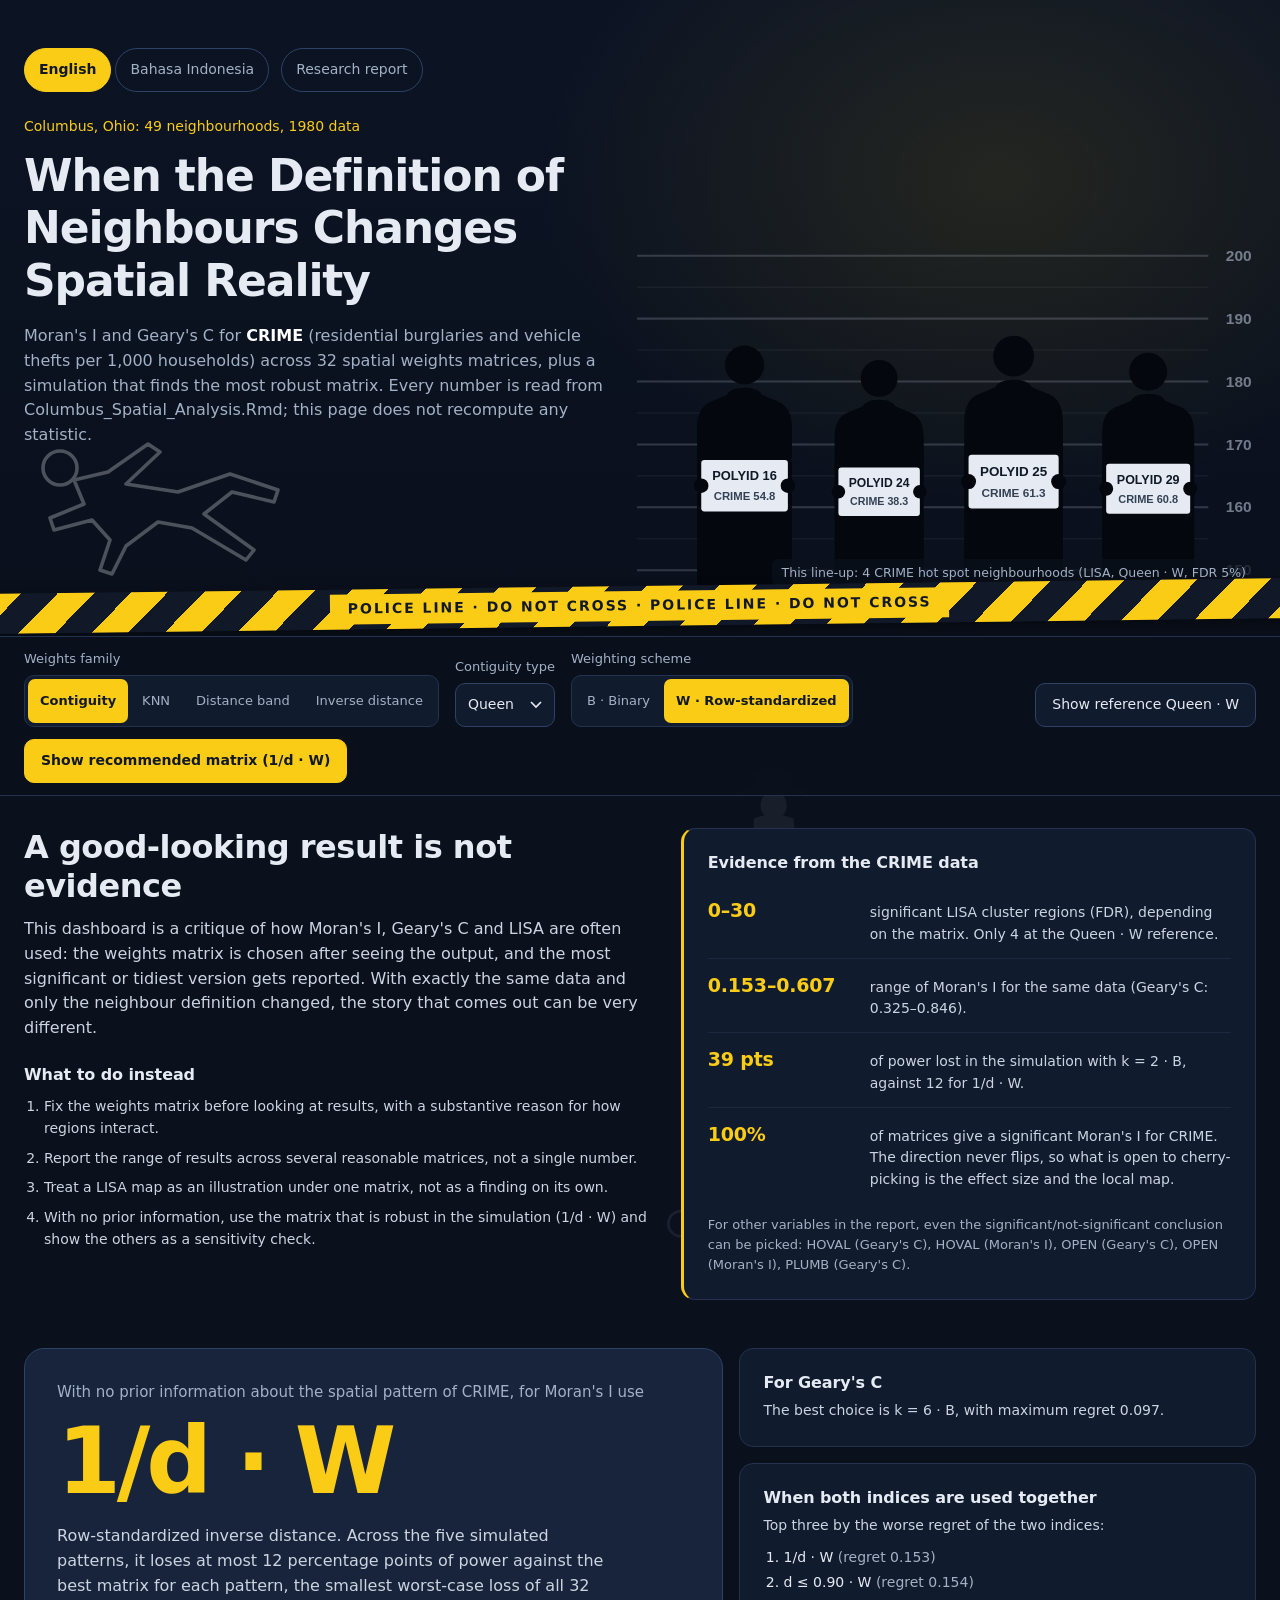
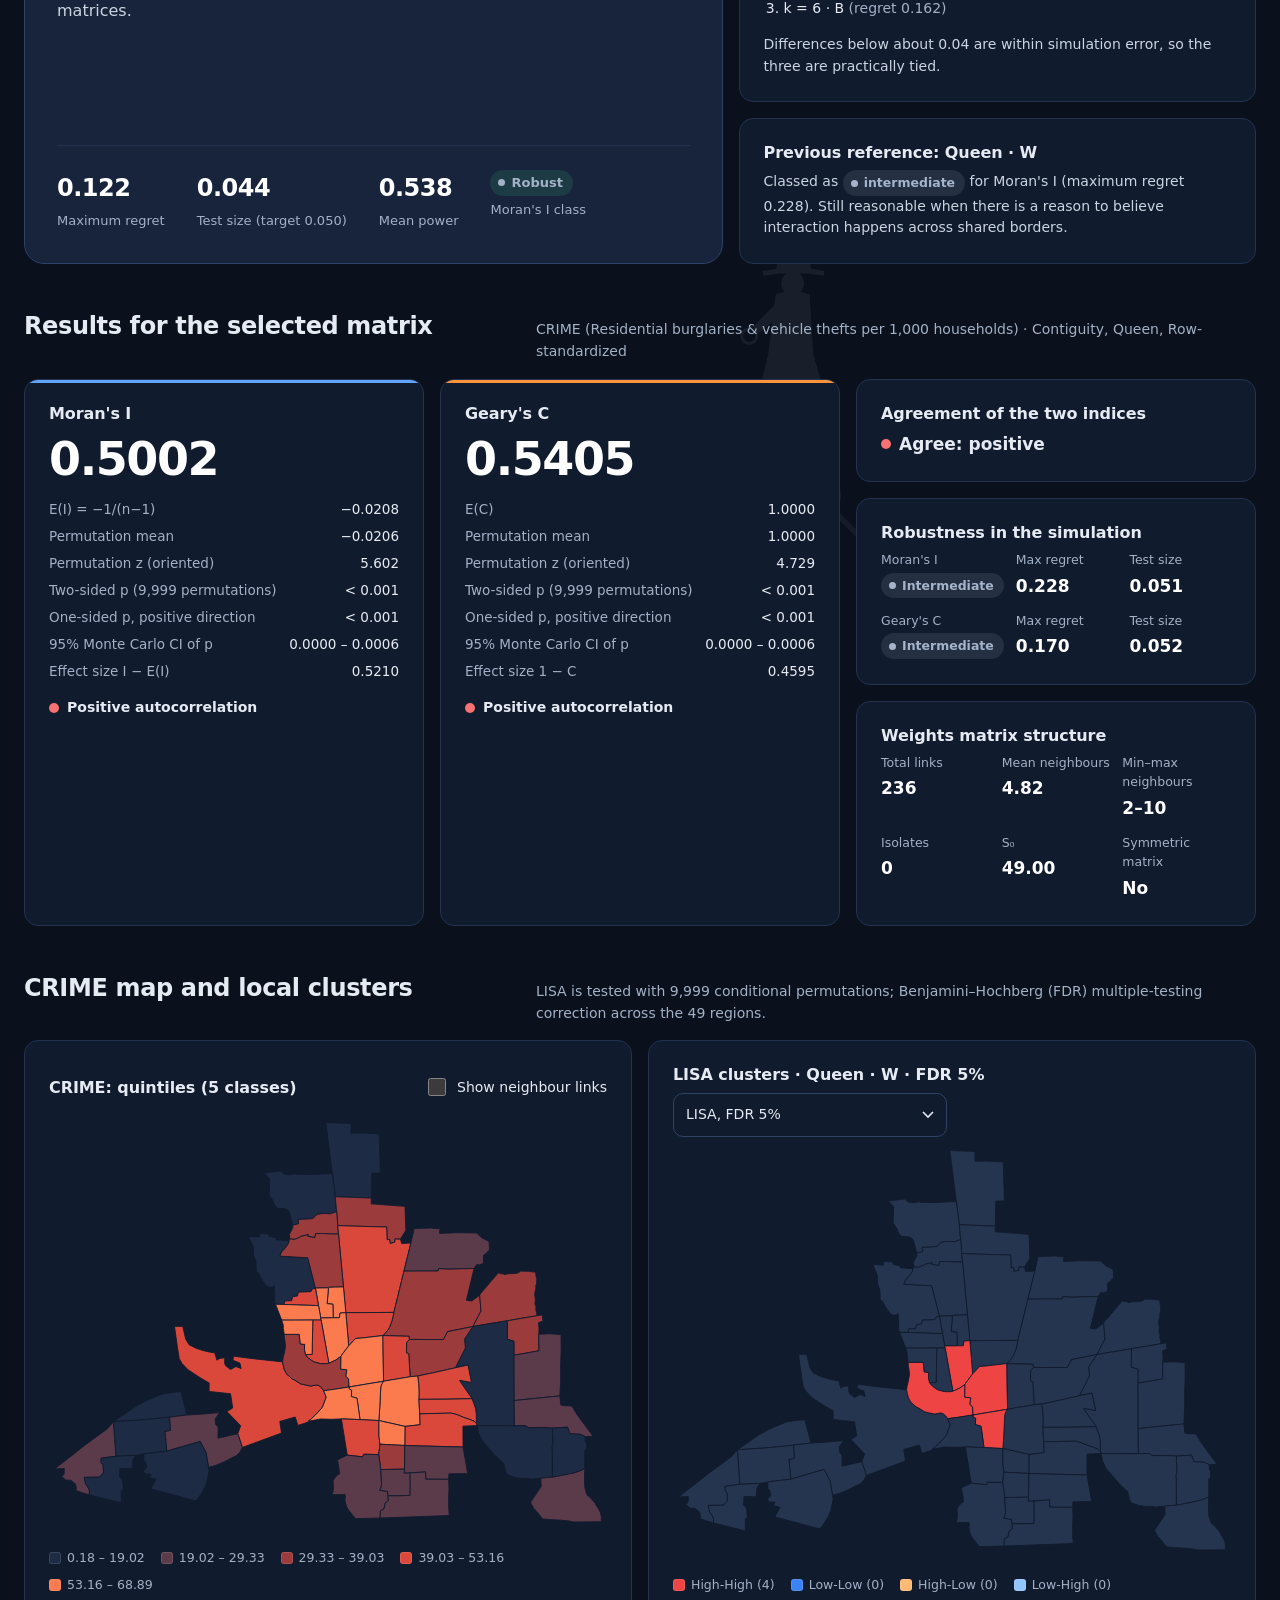
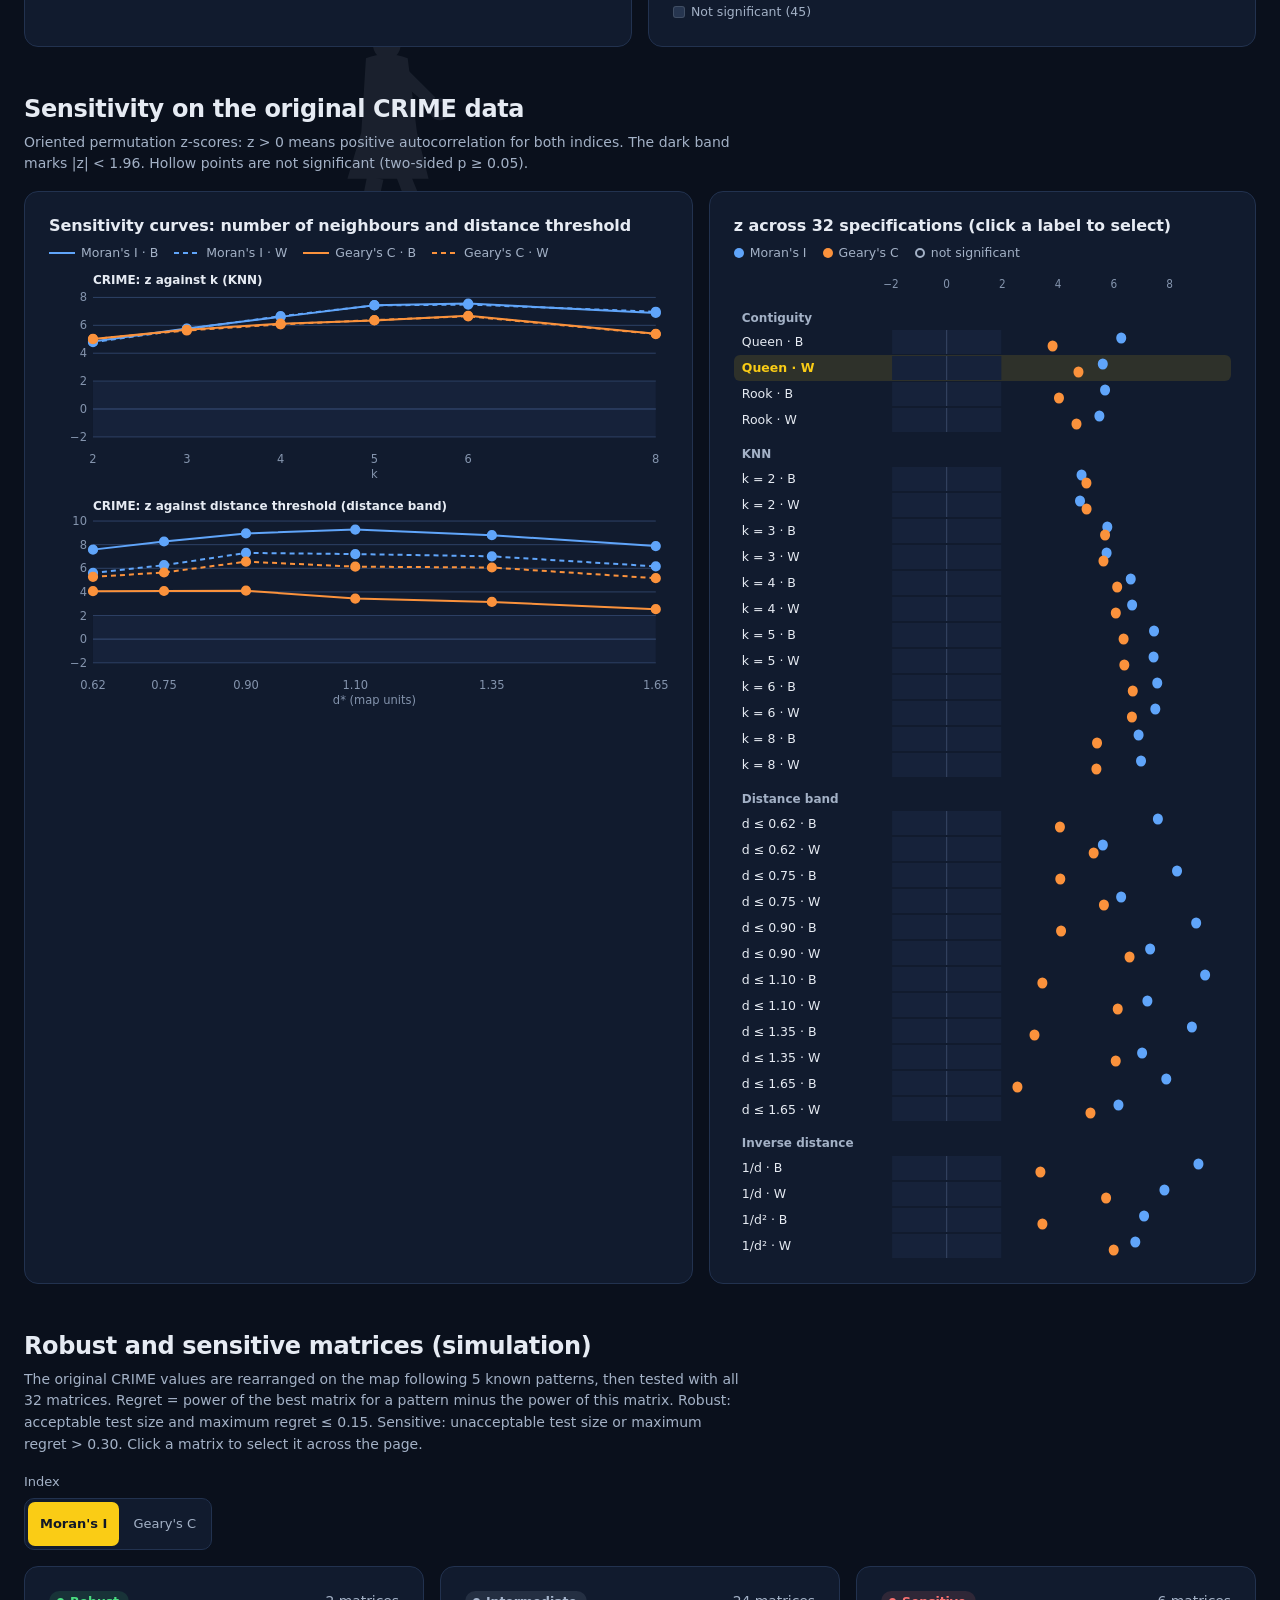
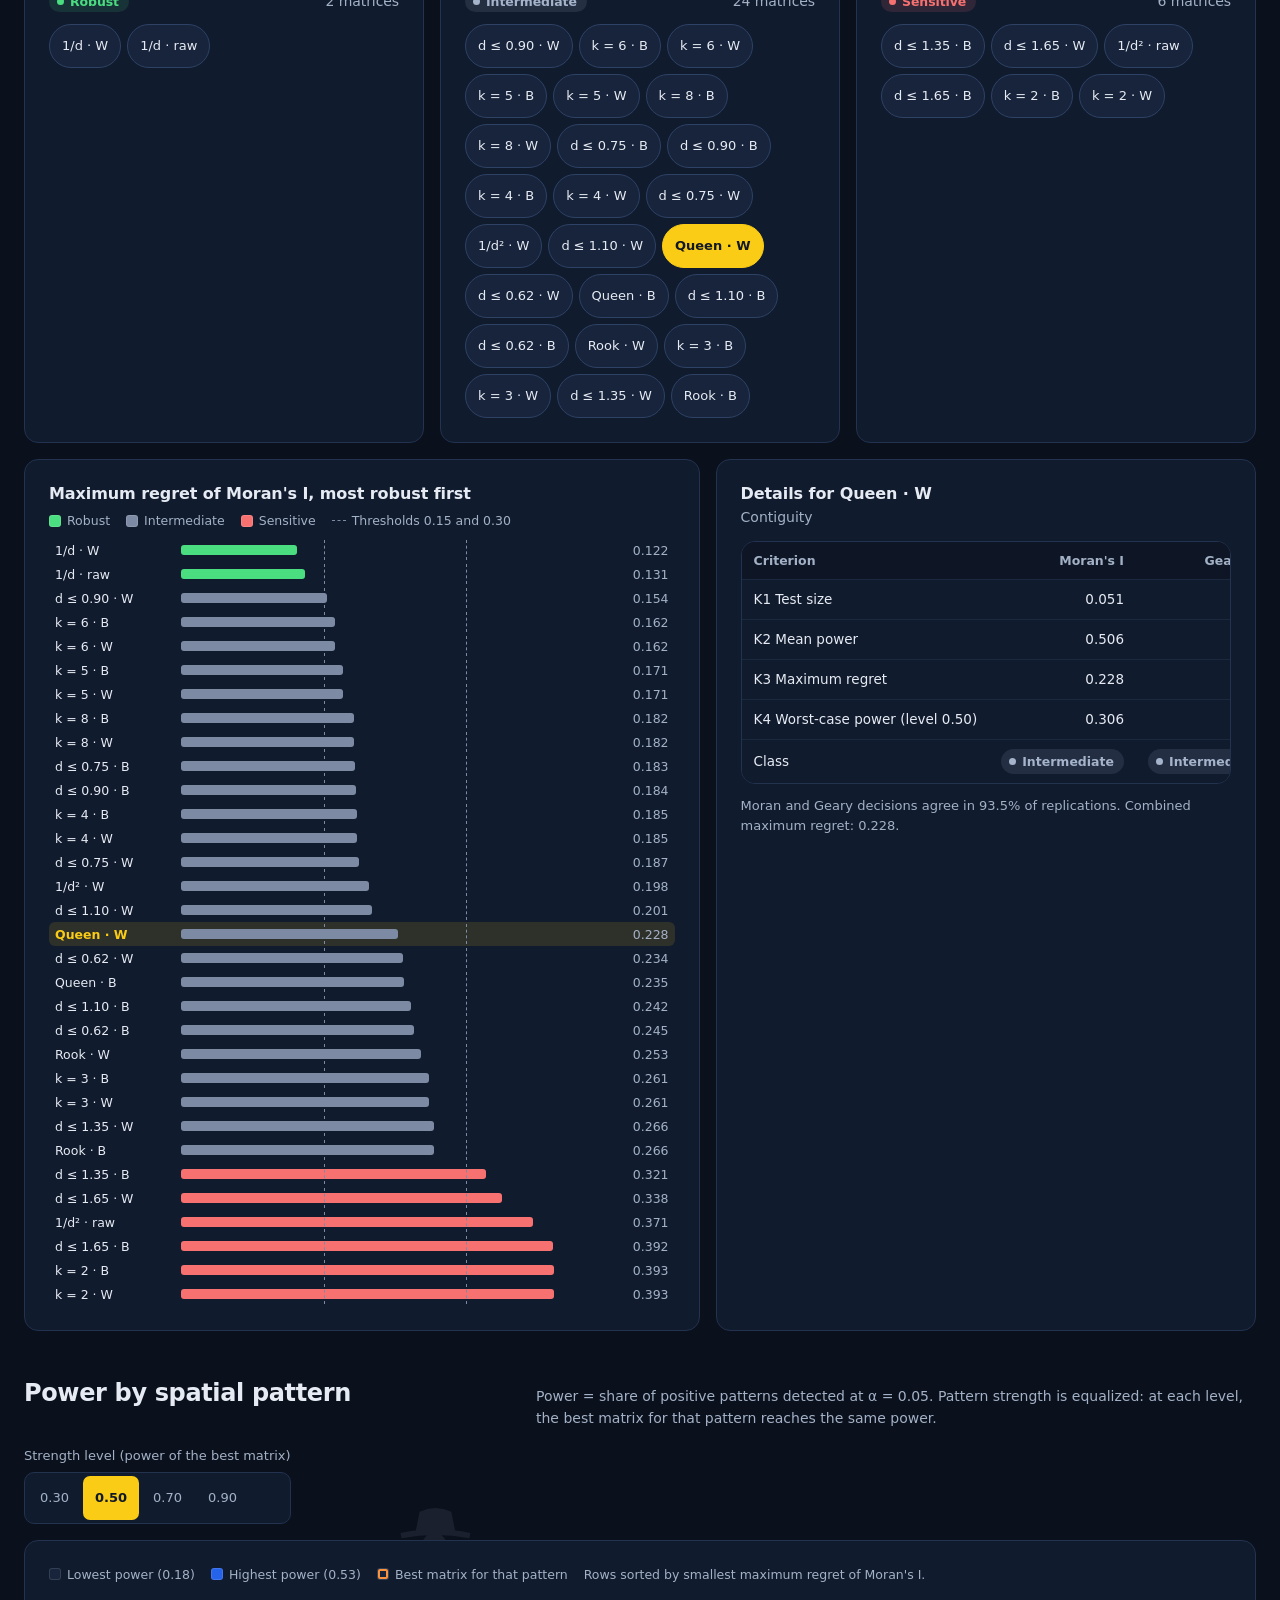
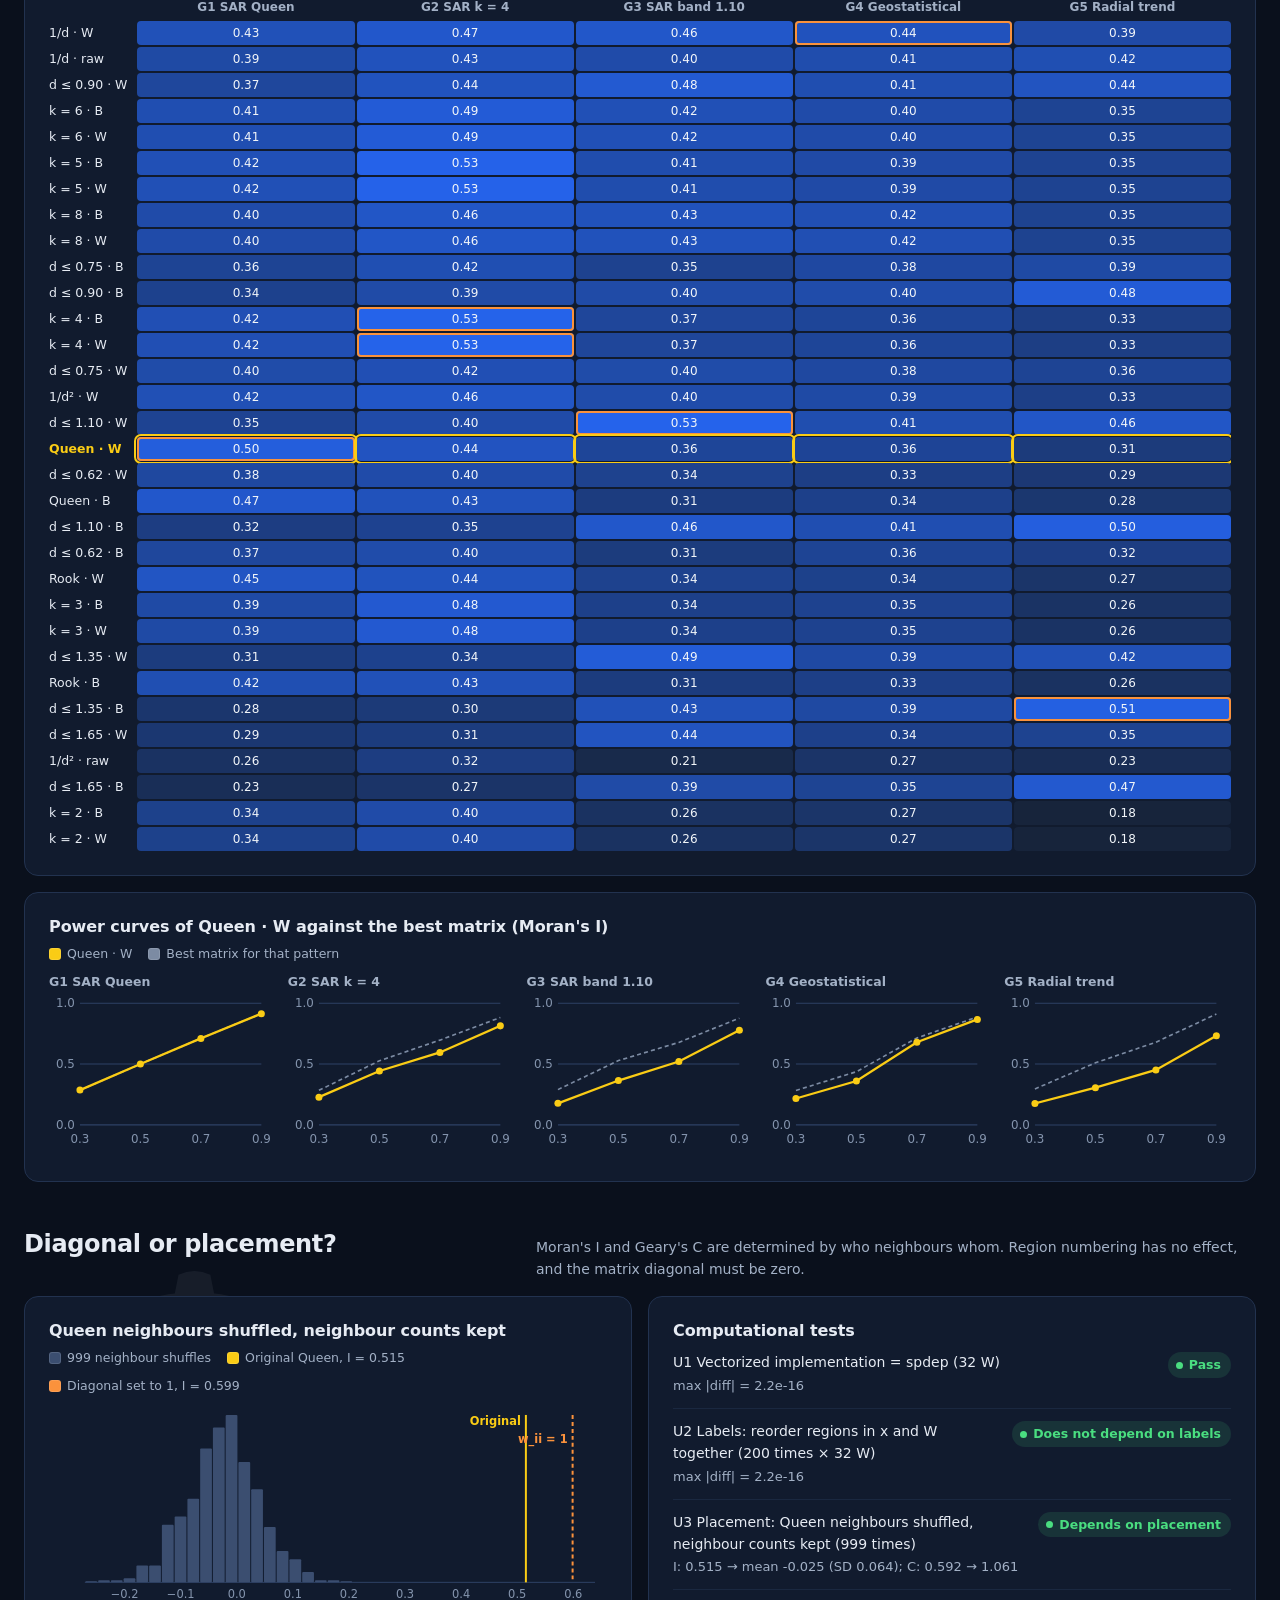
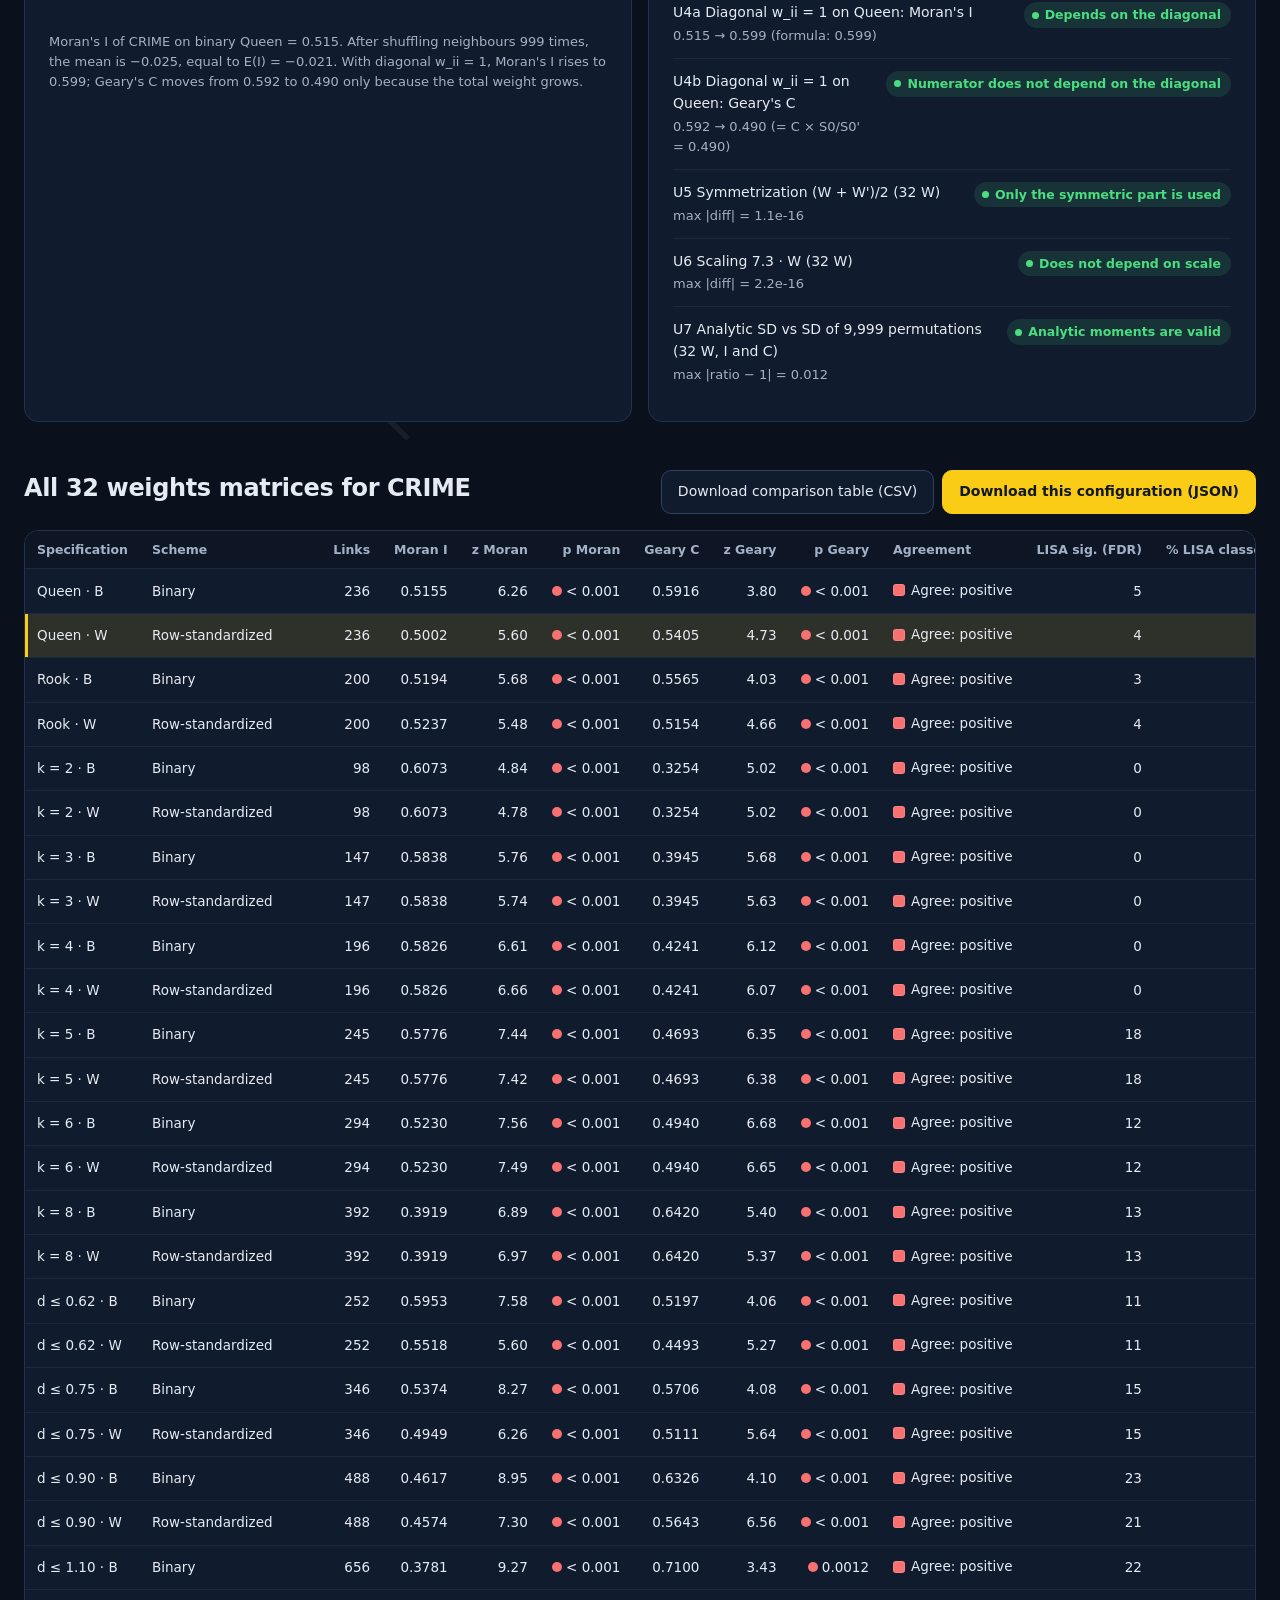
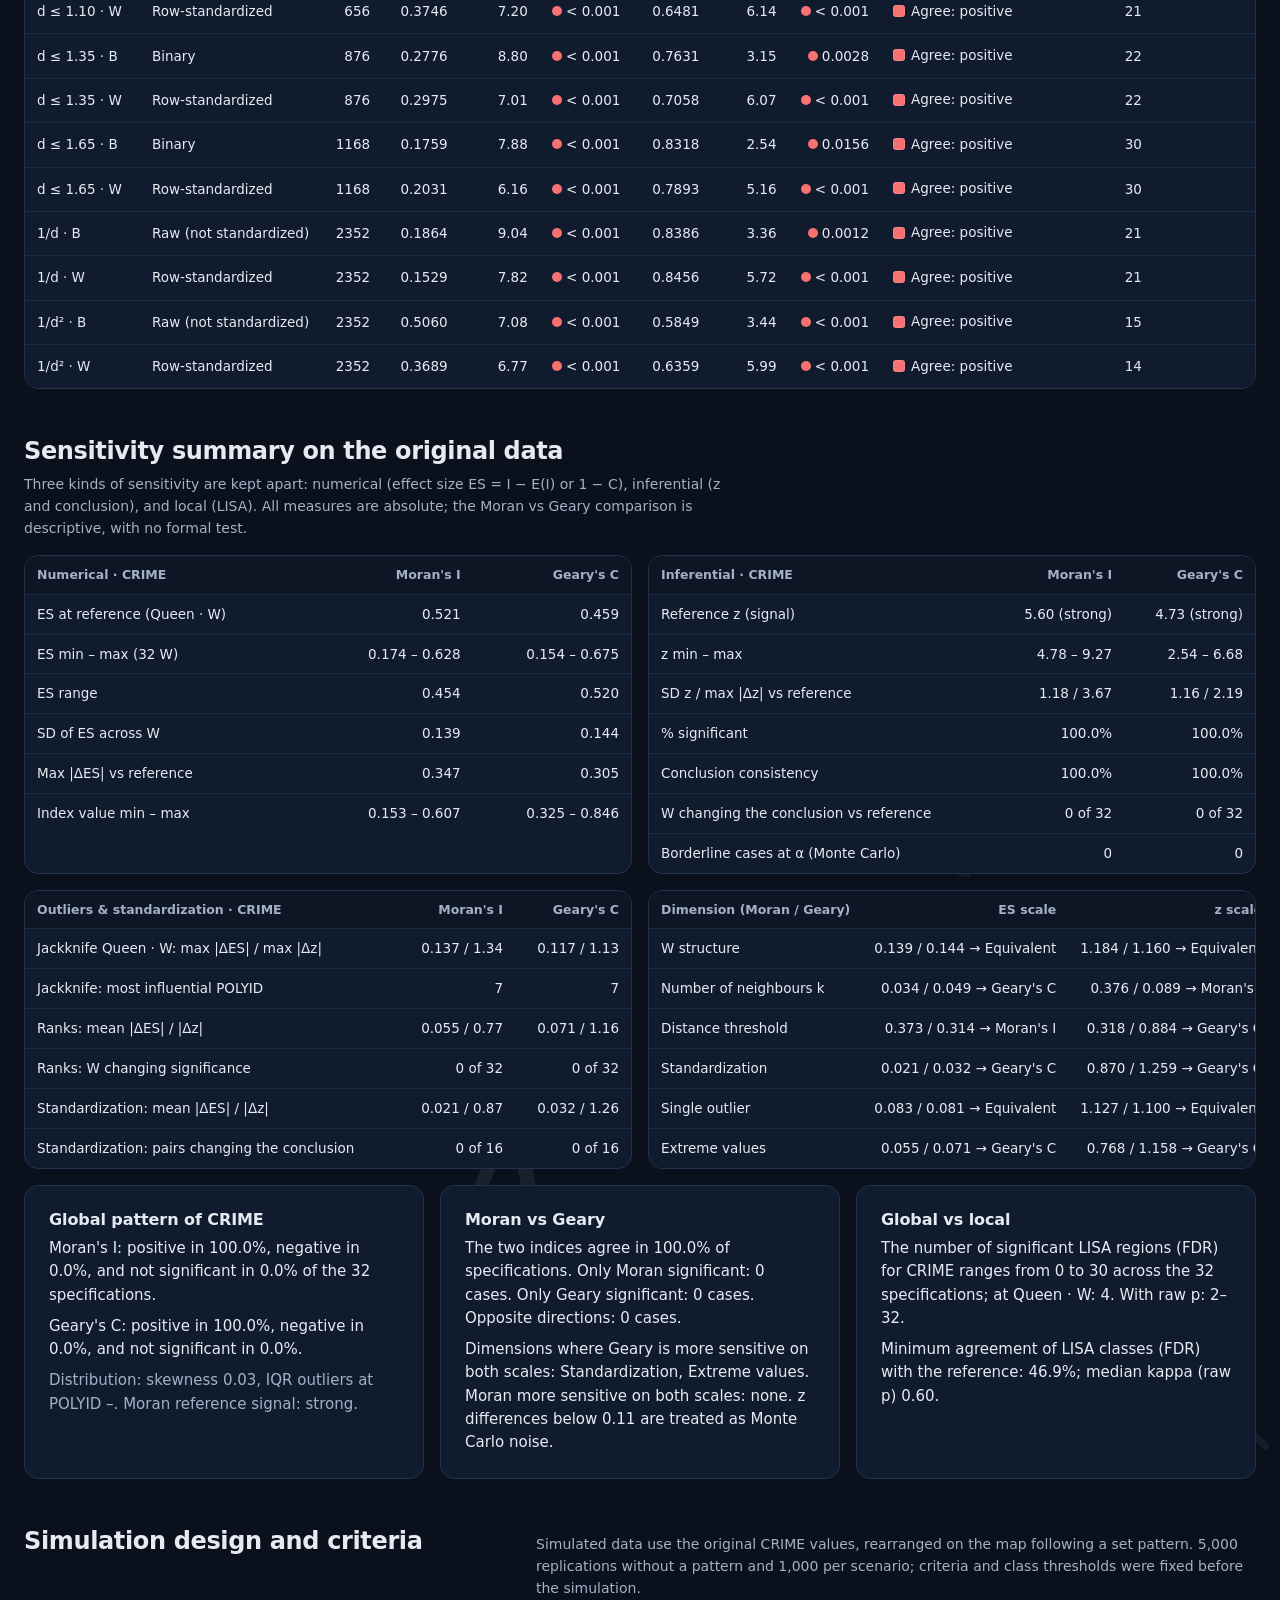
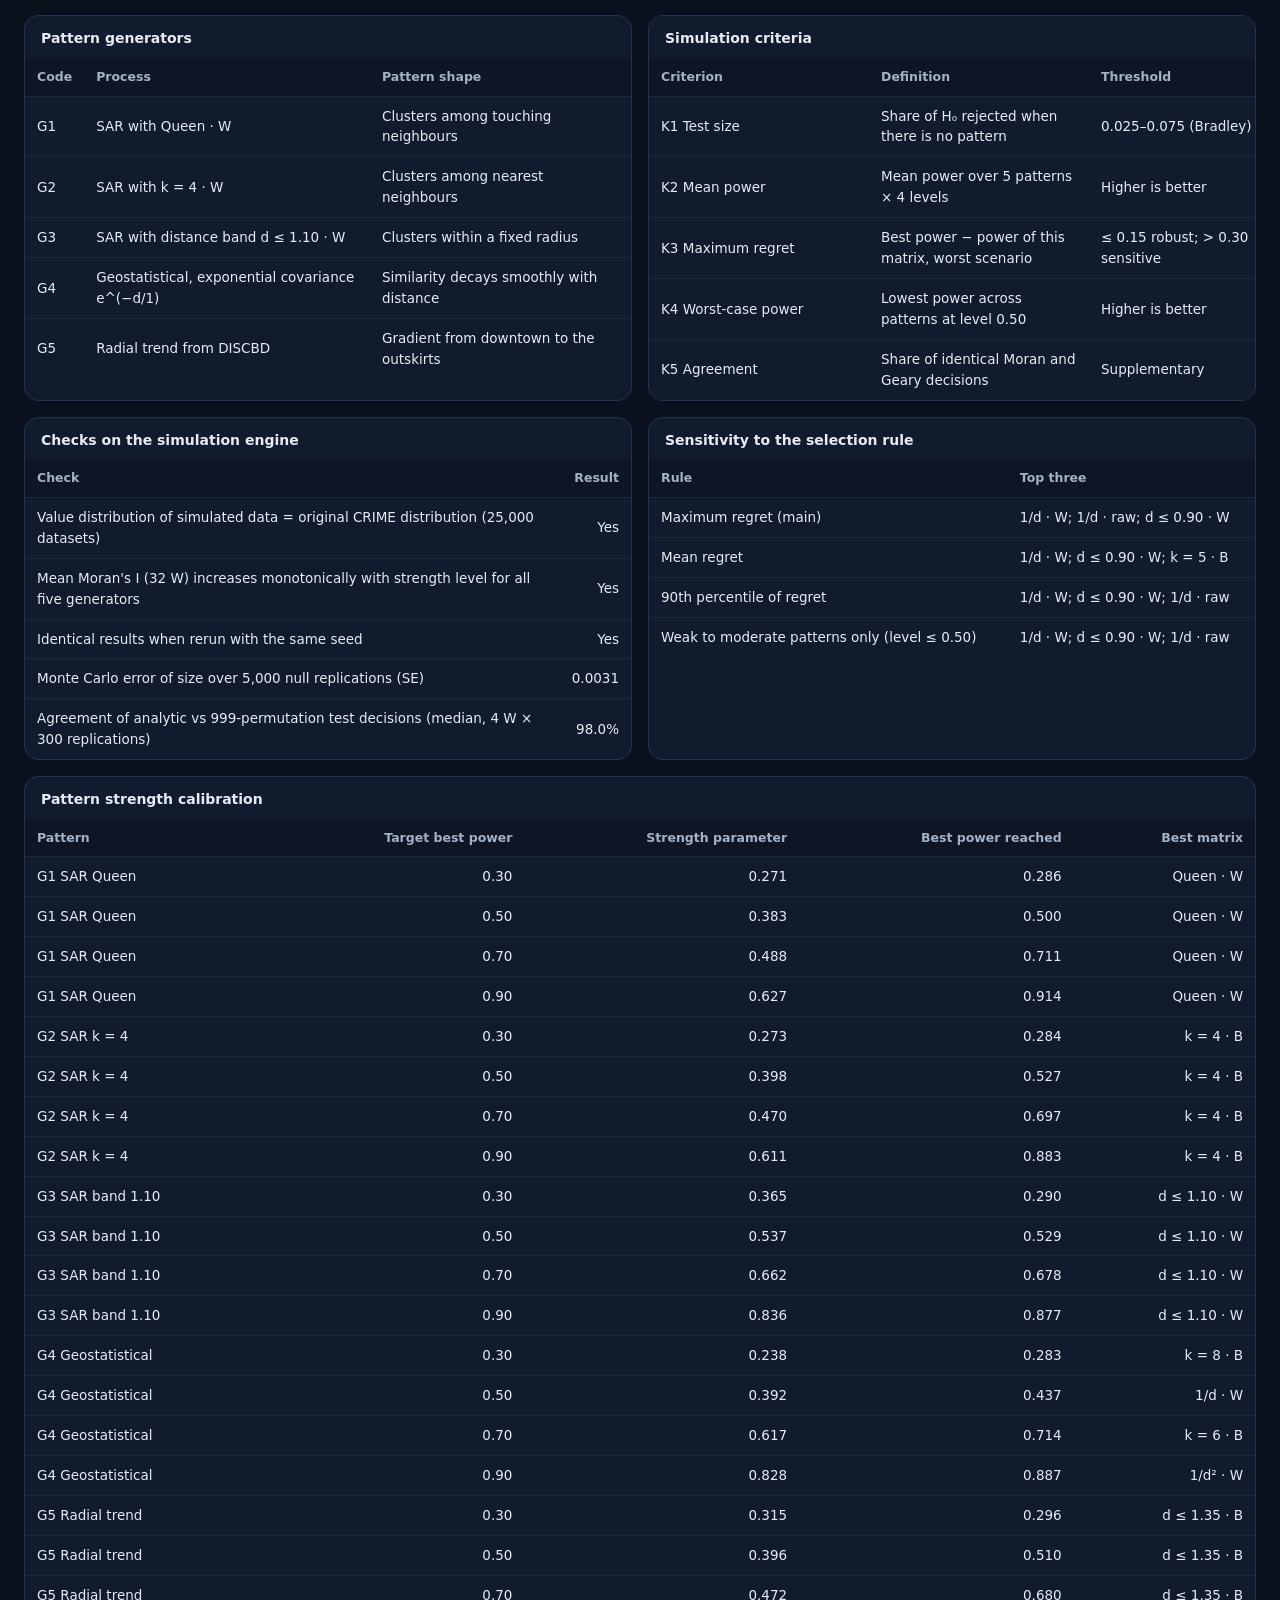
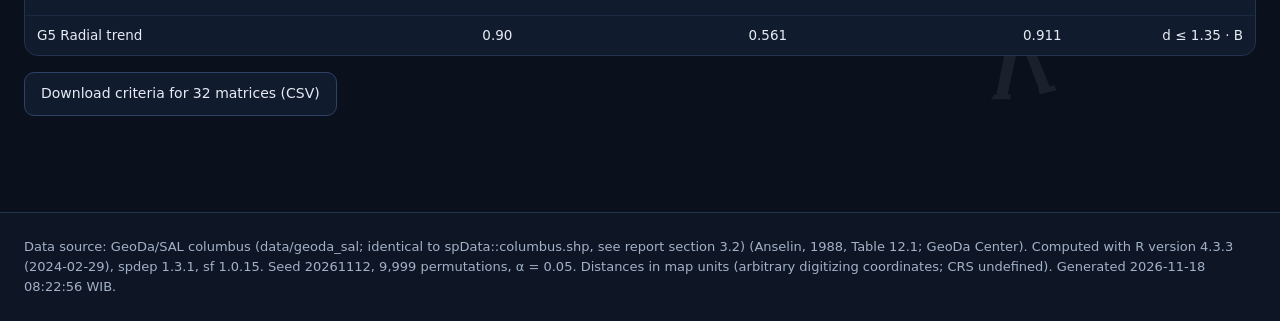
==== dashboard_html/index.html @ b41d14bb "Upload files" ====
<!DOCTYPE html>
<html lang="en">
<head>
<meta charset="utf-8">
<meta name="viewport" content="width=device-width, initial-scale=1">
<link rel="icon" href="data:image/svg+xml,%3Csvg xmlns='http://www.w3.org/2000/svg' viewBox='0 0 32 32'%3E%3Crect width='32' height='32' rx='6' fill='%23FACC15'/%3E%3Cpath d='M-4 20 20-4h8L-4 28zM4 36 36 4v8L12 36z' fill='%23111827'/%3E%3C/svg%3E">
<title>Columbus · Sensitivitas Moran's I dan Geary's C</title>
<style>
@font-face{font-family:'Inter';font-weight:400;font-style:normal;font-display:swap;src:url([data-uri]) format('woff2')}
@font-face{font-family:'Inter';font-weight:500;font-style:normal;font-display:swap;src:url([data-uri]) format('woff2')}
@font-face{font-family:'Inter';font-weight:600;font-style:normal;font-display:swap;src:url([data-uri]) format('woff2')}
@font-face{font-family:'Inter';font-weight:700;font-style:normal;font-display:swap;src:url([data-uri]) format('woff2')}
:root{
  /* malam, ruang kendali */
  --bg:#0A101C; --bg-2:#0E1626; --surface:#111B2E; --surface-2:#17243B;
  --line:#22324F; --line-strong:#2E4266;
  --text:#E6EBF3; --muted:#A3B1C6; --faint:#8494AD;
  /* satu aksen: kuning garis polisi (pilihan, fokus) */
  --accent:#FACC15; --accent-ink:#111827; --accent-soft:rgba(250,204,21,.12);
  /* encoding data */
  --moran:#60A5FA; --geary:#FB923C; --pos:#F87171; --neg:#60A5FA; --ns:#64748B;
  --success:#4ADE80; --warning:#FBBF24; --danger:#F87171;
  --robust:#4ADE80; --mid:#A5B4CB; --sens:#F87171;
  --s1:4px; --s2:8px; --s3:12px; --s4:16px; --s5:24px; --s6:32px; --s7:48px;
  --r-sm:6px; --r-md:10px; --r-lg:14px; --r-xl:20px;
  --font:"Inter",system-ui,-apple-system,"Segoe UI",sans-serif;
  color-scheme:dark;
}
*{box-sizing:border-box}
html{-webkit-text-size-adjust:100%;background:var(--bg)}
body{margin:0;background:var(--bg);color:var(--text);font:400 15px/1.55 var(--font);font-feature-settings:"cv11","ss01";-webkit-font-smoothing:antialiased;position:relative;overflow-x:hidden}
h1,h2,h3{margin:0;line-height:1.2;color:var(--text)}
h1{font-size:clamp(28px,3.8vw,44px);font-weight:700;letter-spacing:-.025em}
h2{font-size:clamp(20px,2.2vw,24px);font-weight:650;letter-spacing:-.015em}
h3{font-size:16px;font-weight:600;letter-spacing:-.005em}
p{margin:0}
a{color:var(--accent)}
strong{color:#fff;font-weight:600}
.num{font-variant-numeric:tabular-nums;font-feature-settings:"tnum","cv11"}
.muted{color:var(--muted)}
.wrap{max-width:1320px;margin:0 auto;padding:0 var(--s5);position:relative}

/* ---------- latar siluet acak ---------- */
#bgfx{position:absolute;inset:0;z-index:0;pointer-events:none;overflow:hidden}
#bgfx svg{position:absolute;color:#C7D2E3}
header.top,.toolbar,main,footer{position:relative;z-index:1}

/* ---------- header: barisan foto tahanan ---------- */
header.top{background:radial-gradient(60% 90% at 78% 30%,rgba(250,204,21,.10),transparent 60%),linear-gradient(180deg,#0C1424 0%,#0A101C 100%);padding:var(--s7) 0 0;overflow:hidden}
header.top .wrap{display:grid;grid-template-columns:minmax(0,1fr) minmax(0,1.05fr);gap:var(--s5);align-items:end;min-height:360px}
header.top .intro{padding-bottom:150px;position:relative;z-index:2}
header.top .kicker{font-size:14px;font-weight:500;color:var(--accent);margin-bottom:var(--s3)}
header.top .lead{color:var(--muted);max-width:600px;margin-top:var(--s4);font-size:16px}
.lineup{position:relative;align-self:stretch;min-height:340px}
.lineup svg{position:absolute;inset:0;width:100%;height:100%}
.lineup .cap{position:absolute;right:0;bottom:var(--s3);font-size:12.5px;color:var(--muted);background:rgba(10,16,28,.75);padding:4px 10px;border-radius:var(--r-sm)}
.chalk{position:absolute;left:max(8px,calc(50% - 680px));bottom:6px;width:300px;opacity:.28;pointer-events:none}
.tape-wrap{position:relative;z-index:2;overflow:hidden;padding:10px 0;margin-top:-22px}
.tape{height:40px;margin:0 -2%;transform:rotate(-.7deg);background:repeating-linear-gradient(-45deg,#FACC15 0 26px,#111827 26px 52px);box-shadow:0 6px 18px rgba(0,0,0,.45);display:flex;align-items:center;overflow:hidden}
.lang{display:flex;flex-wrap:wrap;gap:4px;margin-bottom:var(--s5)}
.lang a.rep{margin-left:8px}
.lang a{display:inline-flex;align-items:center;min-height:44px;padding:0 14px;border:1px solid var(--line-strong);border-radius:999px;color:var(--muted);font-size:14px;font-weight:500;text-decoration:none}
.lang a:hover{color:var(--text);border-color:#4A628C}
.lang a[aria-current="true"]{background:var(--accent);border-color:var(--accent);color:var(--accent-ink);font-weight:650}
.tape span{flex:none;margin:0 auto;padding:4px 18px;background:#FACC15;color:#111827;font-weight:800;font-size:14px;letter-spacing:.14em;white-space:nowrap}

/* ---------- toolbar ---------- */
.toolbar{position:sticky;top:0;z-index:20;background:rgba(10,16,28,.88);-webkit-backdrop-filter:blur(14px);backdrop-filter:blur(14px);border-top:1px solid var(--line);border-bottom:1px solid var(--line)}
.toolbar .wrap{display:flex;flex-wrap:wrap;gap:var(--s3) var(--s4);align-items:flex-end;padding-top:var(--s3);padding-bottom:var(--s3)}
.field{display:flex;flex-direction:column;gap:6px;min-width:0}
.field>label,.field>.lbl{font-size:13px;font-weight:500;color:var(--muted)}
select{font:inherit;font-size:14px;min-height:44px;padding:0 36px 0 var(--s3);border:1px solid var(--line-strong);border-radius:var(--r-md);background:var(--surface);color:var(--text);appearance:none;
  background-image:url("data:image/svg+xml,%3Csvg xmlns='http://www.w3.org/2000/svg' width='12' height='8'%3E%3Cpath d='M1 1l5 5 5-5' fill='none' stroke='%23E6EBF3' stroke-width='1.6'/%3E%3C/svg%3E");background-repeat:no-repeat;background-position:right 12px center;cursor:pointer}
select:hover{border-color:#4A628C}
.seg{display:flex;flex-wrap:wrap;gap:2px;padding:3px;background:var(--surface);border:1px solid var(--line);border-radius:var(--r-md)}
.seg button{font:inherit;font-size:13px;font-weight:500;min-height:44px;padding:0 var(--s3);border:0;border-radius:7px;background:transparent;color:var(--muted);cursor:pointer}
.seg button[aria-pressed="true"]{background:var(--accent);color:var(--accent-ink);font-weight:650}
.seg button:hover:not([aria-pressed="true"]){color:var(--text);background:var(--surface-2)}
.btn{font:inherit;font-size:14px;font-weight:500;min-height:44px;padding:0 var(--s4);border:1px solid var(--line-strong);border-radius:var(--r-md);background:var(--surface);color:var(--text);cursor:pointer}
.btn:hover{border-color:#4A628C;background:var(--surface-2)}
.btn.primary{background:var(--accent);border-color:var(--accent);color:var(--accent-ink);font-weight:650}
.btn.primary:hover{background:#FDE047;border-color:#FDE047}
:focus-visible{outline:3px solid var(--accent);outline-offset:2px}
.spacer{flex:1}

main{padding:var(--s6) 0 var(--s7)}
section{margin-bottom:var(--s7)}
.sec-head{display:flex;flex-wrap:wrap;align-items:baseline;justify-content:space-between;gap:var(--s2) var(--s5);margin-bottom:var(--s4)}
.sec-head p{max-width:720px;font-size:14px}
.panel{background:var(--surface);border:1px solid var(--line);border-radius:var(--r-lg);padding:var(--s5)}

/* ---------- hasil ---------- */
.result{display:grid;grid-template-columns:repeat(12,1fr);gap:var(--s4)}
.idx{grid-column:span 4;position:relative;overflow:hidden}
.idx::before{content:"";position:absolute;inset:0 0 auto 0;height:3px;background:var(--moran)}
.idx.geary::before{background:var(--geary)}
.idx .big{font-size:clamp(34px,4.2vw,46px);font-weight:650;letter-spacing:-.03em;line-height:1.05;margin:var(--s3) 0 var(--s4);font-variant-numeric:tabular-nums;color:#fff}
.idx dl{display:grid;grid-template-columns:auto 1fr;gap:6px var(--s3);margin:0;font-size:13.5px}
.idx dt{color:var(--muted)} .idx dd{margin:0;text-align:right;font-variant-numeric:tabular-nums}
.verdict{display:inline-flex;align-items:center;gap:var(--s2);font-weight:600;font-size:14px;margin-top:var(--s4)}
.dot{width:10px;height:10px;border-radius:50%;display:inline-block;flex:none}
.side{grid-column:span 4;display:flex;flex-direction:column;gap:var(--s4)}
.agree-box .cat{font-size:17px;font-weight:600;margin-top:var(--s2);display:flex;align-items:center}
.wstats{display:grid;grid-template-columns:repeat(3,1fr);gap:var(--s3);font-size:12.5px}
.wstats div{display:flex;flex-direction:column;gap:3px;align-items:flex-start}
.wstats b{font-size:17px;font-weight:600;font-variant-numeric:tabular-nums;color:#fff}

/* ---------- peta ---------- */
.maps{display:grid;grid-template-columns:1fr 1fr;gap:var(--s4)}
.map-head{display:flex;flex-wrap:wrap;gap:var(--s2);align-items:center;justify-content:space-between;margin-bottom:var(--s2)}
.map svg{width:100%;height:auto;display:block}
.map path.reg{stroke:var(--surface);stroke-width:.9;vector-effect:non-scaling-stroke}
.map path.reg:hover{stroke:var(--accent);stroke-width:2}
.legend{display:flex;flex-wrap:wrap;gap:var(--s2) var(--s4);font-size:12.5px;margin-top:var(--s3);color:var(--muted)}
.legend span{display:inline-flex;align-items:center;gap:6px}
.sw{width:12px;height:12px;border-radius:3px;display:inline-block;border:1px solid rgba(255,255,255,.12)}
.check{display:inline-flex;align-items:center;gap:var(--s2);font-size:14px;min-height:44px;cursor:pointer}
.check input{width:18px;height:18px;accent-color:var(--accent)}

/* ---------- grafik ---------- */
.charts{display:grid;grid-template-columns:1.1fr .9fr;gap:var(--s4)}
.chart svg{display:block;width:100%}
.axis text{font:11.5px var(--font);font-variant-numeric:tabular-nums;fill:var(--faint)}
.axis line,.axis path{stroke:var(--line-strong)}
.gridline{stroke:#1A2840}
.keyline{display:flex;flex-wrap:wrap;gap:var(--s2) var(--s4);font-size:12.5px;margin:var(--s2) 0;color:var(--muted)}
.keyline span{display:inline-flex;align-items:center;gap:6px;white-space:nowrap}
.dotplot .row{display:grid;grid-template-columns:132px 1fr;align-items:center;min-height:26px;border-radius:var(--r-sm)}
.dotplot .row button{font:inherit;font-size:12.5px;text-align:left;border:0;background:none;padding:2px 8px;border-radius:var(--r-sm);cursor:pointer;color:var(--text);min-height:26px}
.dotplot .row button:hover{background:var(--surface-2)}
.dotplot .row.sel{background:var(--accent-soft)}
.dotplot .row.sel button{font-weight:650;color:var(--accent)}
.dotplot .fam{font-size:12px;font-weight:600;color:var(--muted);padding:var(--s3) 8px 2px}

/* ---------- tabel ---------- */
.tbl-wrap{overflow-x:auto;border:1px solid var(--line);border-radius:var(--r-lg);background:var(--surface)}
table{border-collapse:collapse;width:100%;font-size:13.5px;font-variant-numeric:tabular-nums}
caption{caption-side:top;text-align:left;font-weight:600;font-size:14px;padding:var(--s3) var(--s4) var(--s2)}
th,td{padding:9px var(--s3);border-bottom:1px solid #1A2840;text-align:right;white-space:nowrap}
th{font-weight:600;font-size:12.5px;color:var(--muted);background:var(--bg-2);position:sticky;top:0}
tbody tr:last-child td{border-bottom:0}
th:first-child,td:first-child,td.l,th.l{text-align:left}
td.wrap-text,th.wrap-text{white-space:normal;min-width:220px;text-align:left}
tr.sel td{background:var(--accent-soft)}
tr.sel td:first-child{box-shadow:inset 3px 0 0 var(--accent)}
tbody tr:hover td{background:#142037}
.pill{display:inline-flex;align-items:center;gap:6px}
.two{display:grid;grid-template-columns:1fr 1fr;gap:var(--s4)}
.concl{display:grid;grid-template-columns:repeat(3,1fr);gap:var(--s4)}
.concl .panel p+p{margin-top:var(--s2)}
.concl h3{margin-bottom:var(--s2)}
.state{padding:var(--s5);border:1px dashed var(--line-strong);border-radius:var(--r-lg);color:var(--muted);text-align:center}
.state.err{border-color:var(--danger);color:#FECACA;background:rgba(248,113,113,.08)}
footer{border-top:1px solid var(--line);padding:var(--s5) 0;color:var(--muted);font-size:13px;background:var(--bg-2)}
#tip{position:fixed;z-index:50;pointer-events:none;background:#E6EBF3;color:#0A101C;font-size:12.5px;line-height:1.45;padding:8px 11px;border-radius:var(--r-md);max-width:300px;display:none;box-shadow:0 8px 24px rgba(0,0,0,.4)}
#tip b{font-weight:650}
.sr{position:absolute;width:1px;height:1px;overflow:hidden;clip:rect(0 0 0 0)}

/* ---------- simulasi ---------- */
.answer{display:grid;grid-template-columns:1.35fr 1fr;gap:var(--s4)}
.answer .hero{padding:var(--s6);border-radius:var(--r-xl);background:var(--surface-2);border:1px solid var(--line-strong);display:flex;flex-direction:column;position:relative;overflow:hidden}
.hero .q{font-size:15px;color:var(--muted)}
.hero .pick{font-size:clamp(52px,7.4vw,92px);font-weight:750;letter-spacing:-.045em;line-height:1;margin:var(--s3) 0 var(--s4);color:var(--accent)}
.hero .why{font-size:16px;max-width:560px;color:#CBD5E1;margin-bottom:var(--s5)}
.facts{display:flex;flex-wrap:wrap;gap:var(--s5) var(--s6);margin-top:auto;padding-top:var(--s5);border-top:1px solid var(--line)}
.facts div{display:flex;flex-direction:column;gap:4px;align-items:flex-start}
.facts b{font-size:24px;font-weight:650;letter-spacing:-.02em;font-variant-numeric:tabular-nums;color:#fff}
.facts span{font-size:13px;color:var(--muted)}
.aside{display:flex;flex-direction:column;gap:var(--s4)}
.aside .panel p{font-size:14px;color:#CBD5E1}
.aside .panel p+p{margin-top:var(--s2)}
.aside h3{margin-bottom:var(--s2)}
.olist{margin:var(--s2) 0 0;padding-left:20px;font-size:14px}
.olist li{padding:2px 0}
.olist li span{color:var(--muted);font-variant-numeric:tabular-nums}
.badge{display:inline-flex;align-items:center;gap:6px;font-size:12.5px;font-weight:600;padding:3px 10px 3px 8px;border-radius:999px;white-space:nowrap}
.badge::before{content:"";width:7px;height:7px;border-radius:50%;background:currentColor}
.b-Robust{color:var(--robust);background:rgba(74,222,128,.12)}
.b-Menengah{color:var(--mid);background:rgba(165,180,203,.13)}
.b-Sensitif{color:var(--sens);background:rgba(248,113,113,.13)}
.b-ok{color:var(--robust);background:rgba(74,222,128,.12)}
.split{display:grid;grid-template-columns:1fr 1fr;gap:var(--s4)}
.split3{display:grid;grid-template-columns:1.25fr 1fr;gap:var(--s4)}
.facts-list{list-style:none;margin:0;padding:0}
.facts-list li{display:grid;grid-template-columns:1fr auto;gap:var(--s3);align-items:start;padding:var(--s3) 0;border-bottom:1px solid #1A2840;font-size:14px}
.facts-list li:last-child{border-bottom:0}
.facts-list .res{font-size:13px;color:var(--muted);margin-top:2px}
.classboard{display:grid;grid-template-columns:repeat(3,1fr);gap:var(--s4)}
.classboard .col h3{display:flex;align-items:center;justify-content:space-between;gap:var(--s2);margin-bottom:var(--s3)}
.chips{display:flex;flex-wrap:wrap;gap:6px}
.chip{font:inherit;font-size:13px;min-height:44px;padding:0 12px;border-radius:999px;border:1px solid var(--line-strong);background:var(--surface-2);color:var(--text);cursor:pointer;font-variant-numeric:tabular-nums}
.chip:hover{border-color:#4A628C}
.chip[aria-pressed="true"]{background:var(--accent);border-color:var(--accent);color:var(--accent-ink);font-weight:650}
.controls{display:flex;flex-wrap:wrap;gap:var(--s3) var(--s5);align-items:flex-end;margin-bottom:var(--s4)}
.bars .brow{display:grid;grid-template-columns:118px 1fr 52px;align-items:center;gap:var(--s2);min-height:24px;border-radius:var(--r-sm);cursor:pointer;padding:0 6px}
.bars .brow:hover{background:var(--surface-2)}
.bars .brow.sel{background:var(--accent-soft)}
.bars .brow.sel .bl{color:var(--accent);font-weight:650}
.bars .bl{font-size:12.5px;white-space:nowrap;overflow:hidden;text-overflow:ellipsis}
.bars .bv{font-size:12.5px;text-align:right;color:var(--muted);font-variant-numeric:tabular-nums}
.bars .track{position:relative;height:14px}
.bars .fill{position:absolute;left:0;top:2px;bottom:2px;border-radius:3px}
.bars .thr{position:absolute;top:-3px;bottom:-3px;width:0;border-left:1.5px dashed #7C8BA3}
.pheat{display:grid;gap:2px;font-size:12px;overflow-x:auto}
.pheat .h{font-weight:600;font-size:12px;text-align:center;padding:4px 2px;color:var(--muted);line-height:1.25}
.pheat .rl{white-space:nowrap;padding-right:var(--s2);display:flex;align-items:center;font-size:12.5px;cursor:pointer}
.pheat .rl.sel{color:var(--accent);font-weight:650}
.pheat .c{display:flex;align-items:center;justify-content:center;min-height:24px;border-radius:4px;font-variant-numeric:tabular-nums;font-size:12px;min-width:64px;cursor:pointer}
.pheat .c.best{box-shadow:inset 0 0 0 2px #FB923C}
.pheat .c.sel{outline:2.5px solid var(--accent);outline-offset:1px}
.mult{display:grid;grid-template-columns:repeat(5,1fr);gap:var(--s3)}
.mult h4{margin:0 0 4px;font-size:12.5px;font-weight:600;color:var(--muted)}
.note{font-size:13px;color:var(--muted);margin-top:var(--s3);max-width:760px}
[hidden]{display:none!important}
.purpose{display:grid;grid-template-columns:1.1fr 1fr;gap:var(--s5);align-items:start}
.purpose-main h2{font-size:clamp(24px,2.8vw,32px);margin-bottom:var(--s3)}
.purpose-main p{color:#CBD5E1;font-size:16px;max-width:620px}
.purpose-main h3{margin:var(--s5) 0 var(--s2)}
.purpose-main .olist li{padding:4px 0;color:#CBD5E1}
.purpose-facts{border-left:3px solid var(--accent)}
.purpose-facts h3{margin-bottom:var(--s3)}
.evid{list-style:none;margin:0;padding:0}
.evid li{display:grid;grid-template-columns:150px 1fr;gap:var(--s3);align-items:baseline;padding:var(--s3) 0;border-bottom:1px solid #1A2840;font-size:14px;color:#CBD5E1}
.evid li:last-child{border-bottom:0}
.evid b{font-size:19px;white-space:nowrap;font-weight:650;color:var(--accent);font-variant-numeric:tabular-nums;letter-spacing:-.01em}
.purpose>*{min-width:0}
.answer>*,.split>*,.split3>*,.two>*,.charts>*,.maps>*,.classboard>*{min-width:0}

@media (max-width:1080px){
  .idx,.side{grid-column:span 6} .side{grid-column:span 12;flex-direction:row;flex-wrap:wrap} .side>*{flex:1 1 280px}
  .charts,.concl,.answer,.split3,.purpose{grid-template-columns:1fr}
  .mult{grid-template-columns:repeat(3,1fr)}
}
@media (max-width:900px){
  header.top .wrap{grid-template-columns:1fr;min-height:0}
  header.top .intro{padding-bottom:0}
  .chalk{display:none}
  .lineup{min-height:260px}
}
@media (max-width:760px){
  .wrap{padding:0 var(--s4)}
  header.top{padding-top:var(--s6)}
  .lineup{min-height:220px}
  .idx{grid-column:span 12} .maps,.two,.split,.classboard{grid-template-columns:1fr}
  .toolbar{position:static}
  .toolbar .field{flex:1 1 100%} .seg button{flex:1 1 auto} .toolbar select{width:100%}
  .dotplot .row{grid-template-columns:104px 1fr}
  .answer .hero{padding:var(--s5)}
  .mult{grid-template-columns:repeat(2,1fr)}
  .bars .brow{grid-template-columns:96px 1fr 44px}
  .facts-list li{grid-template-columns:1fr} .facts-list .badge{justify-self:start;white-space:normal}
  .evid li{grid-template-columns:1fr;gap:2px}
  .tape span{font-size:12px;letter-spacing:.1em}
  .lineup .cap{display:none}
}
@media (prefers-reduced-motion:reduce){*{transition:none!important;animation:none!important}}
</style>
</head>
<body>
<div id="tip" role="tooltip"></div>
<div id="bgfx" aria-hidden="true"></div>
<header class="top"><div class="wrap">
  <div class="intro">
    <nav class="lang" aria-label="Language"><a id="lnEn" href="?lang=en" hreflang="en">English</a><a id="lnId" href="?lang=id" hreflang="id">Bahasa Indonesia</a><a id="lnRep" class="rep" href="../reports/Columbus_Spatial_Analysis.html">Research report</a></nav>
    <p class="kicker" id="tKicker"></p>
    <h1 id="tTitle"></h1>
    <p class="lead" id="tLead"></p>
  </div>
  <div class="lineup" id="lineup"></div>
</div>
<svg class="chalk" viewBox="0 0 300 170" aria-hidden="true"><g fill="none" stroke="#F8FAFC" stroke-width="3.6" stroke-linejoin="round" stroke-linecap="round"><circle cx="52" cy="46" r="17"/><path d="M66 58 L100 50 L140 22 L152 30 L118 62 L170 70 L222 52 L270 68 L266 80 L224 70 L196 92 L246 128 L238 138 L184 106 L150 100 L118 124 L104 152 L92 148 L102 118 L84 98 L46 108 L42 96 L76 82 Z"/></g></svg>
</header>
<div class="tape-wrap" aria-hidden="true"><div class="tape"><span id="tTape">POLICE LINE</span></div></div>

<div class="toolbar" id="toolbar" role="region" aria-label="Weights matrix"><div class="wrap">
  <div class="field"><span class="lbl" id="famLbl"></span><div class="seg" id="segFam" role="group" aria-labelledby="famLbl"></div></div>
  <div class="field"><label for="selParam" id="paramLbl">Parameter</label><select id="selParam"></select></div>
  <div class="field"><span class="lbl" id="styLbl"></span><div class="seg" id="segStyle" role="group" aria-labelledby="styLbl"></div></div>
  <div class="spacer"></div>
  <button class="btn" id="btnRef" type="button"></button>
  <button class="btn primary" id="btnRec" type="button" hidden></button>
</div></div>

<main><div class="wrap" id="app">
  <div class="state" id="loading">Loading results…</div>
</div></main>

<footer><div class="wrap" id="foot"></div></footer>

<script>
const DATA = {"meta":{"title":"Ketika Definisi Tetangga Mengubah Realitas Spasial: Kritik terhadap Moran's I dan Geary's C","version":"2","data_source":"GeoDa/SAL columbus (data/geoda_sal; identik dengan spData::columbus.shp, lihat Bagian 3.2)","n":49,"nsim":9999,"seed":20261112,"alpha":0.05,"ref":"queen_W","generated":"2026-11-18 08:22:56 WIB","r":"R version 4.3.3 (2024-02-29)","spdep":"1.3.1","sf":"1.0.15","distance_unit":"satuan peta (koordinat digitasi arbitrer; CRS tidak terdefinisi)","d1max":0.6188641581,"vars":["HOVAL","INC","CRIME","OPEN","PLUMB","DISCBD"],"var_desc":{"HOVAL":"Nilai rumah (US$1.000)","INC":"Pendapatan rumah tangga (US$1.000)","CRIME":"Pencurian rumah & kendaraan per 1.000 RT","OPEN":"Luas ruang terbuka","PLUMB":"% unit rumah tanpa plumbing","DISCBD":"Jarak ke CBD"}},"regions":{"POLYID":[1,2,3,4,5,6,7,8,9,10,11,12,13,14,15,16,17,18,19,20,21,22,23,24,25,26,27,28,29,30,31,32,33,34,35,36,37,38,39,40,41,42,43,44,45,46,47,48,49],"rings":[[[[8.62413,14.23698],[8.5597,14.74245],[8.80945,14.73443],[8.80841,14.63652],[8.9193,14.6385],[9.08714,14.63049],[9.09997,14.24483],[9.01505,14.24184],[9.00895,13.99506],[8.81814,14.00205],[8.65331,14.00809],[8.6429,14.08971],[8.63259,14.17059],[8.62583,14.22367],[8.62413,14.23698]]],[[[8.25279,14.23694],[8.28276,14.22994],[8.33071,14.22994],[8.38366,14.22893],[8.4446,14.22892],[8.5445,14.2349],[8.62413,14.23698],[8.62583,14.22367],[8.63259,14.17059],[8.6429,14.08971],[8.65331,14.00809],[8.66219,13.9099],[8.66655,13.8617],[8.60528,13.83925],[8.57931,13.84125],[8.56258,13.84254],[8.54036,13.8424],[8.51639,13.84168],[8.50294,13.83873],[8.47341,13.83227],[8.4595,13.82035],[8.43143,13.79331],[8.41545,13.79031],[8.38716,13.78897],[8.37349,13.78832],[8.32355,13.78608],[8.28457,13.78433],[8.29155,13.74137],[8.2296,13.72739],[8.22661,13.74438],[8.21564,13.79433],[8.19869,13.85828],[8.16973,13.88326],[8.12777,13.89226],[8.0938,13.89126],[8.06384,13.90526],[8.04487,13.94322],[8.03789,13.9672],[7.99912,14.02457],[7.99937,14.03497],[8.00301,14.18702],[7.95009,14.24397],[8.11194,14.26393],[8.14789,14.23296],[8.18186,14.22596],[8.20983,14.22695],[8.25279,14.23694]]],[[[8.65331,14.00809],[8.81814,14.00205],[9.00895,13.99506],[9.00893,13.93811],[9.34359,13.91308],[9.35149,13.67529],[9.2985,13.58938],[9.27382,13.58856],[9.24456,13.59138],[9.24254,13.55841],[9.19658,13.54443],[9.19061,13.58639],[9.16663,13.5814],[9.16168,13.70829],[8.90994,13.71553],[8.67758,13.72221],[8.66655,13.8617],[8.66219,13.9099],[8.65331,14.00809]]],[[[8.4595,13.82035],[8.47341,13.83227],[8.50294,13.83873],[8.51639,13.84168],[8.54036,13.8424],[8.56258,13.84254],[8.57931,13.84125],[8.60528,13.83925],[8.66655,13.8617],[8.67758,13.72221],[8.68527,13.63952],[8.62818,13.63946],[8.5883,13.64182],[8.57111,13.64127],[8.54752,13.64382],[8.53727,13.64443],[8.5053,13.64443],[8.45934,13.64443],[8.45057,13.60454],[8.43934,13.60552],[8.38041,13.61647],[8.38541,13.63445],[8.31647,13.61648],[8.29444,13.60457],[8.2795,13.5965],[8.24753,13.58651],[8.20157,13.59151],[8.20158,13.61449],[8.1986,13.63548],[8.23359,13.70341],[8.2296,13.72739],[8.29155,13.74137],[8.28457,13.78433],[8.32355,13.78608],[8.37349,13.78832],[8.38716,13.78897],[8.41545,13.79031],[8.43143,13.79331],[8.4595,13.82035]]],[[[8.68527,13.63952],[8.67758,13.72221],[8.90994,13.71553],[9.16168,13.70829],[9.16663,13.5814],[9.19061,13.58639],[9.19658,13.54443],[9.24254,13.55841],[9.24456,13.59138],[9.27382,13.58856],[9.2985,13.58938],[9.31047,13.54541],[9.40138,13.5504],[9.3333,13.27242],[9.23627,12.87628],[9.23339,12.864],[8.94357,12.86222],[8.75773,12.86109],[8.73397,13.11634],[8.68527,13.63952]]],[[[9.40138,13.5504],[9.43441,13.69427],[9.60525,13.69824],[9.6512,13.69224],[9.68717,13.69723],[9.68615,13.64528],[9.84599,13.65225],[10.05079,13.65023],[10.10372,13.60326],[10.17563,13.56529],[10.1806,13.48236],[10.1676,13.47137],[10.15361,13.45439],[10.13562,13.4394],[10.11963,13.42941],[10.1216,13.34449],[10.09662,13.34249],[10.08563,13.3335],[10.05266,13.3365],[10.02767,13.29854],[9.77211,13.29211],[9.67701,13.29659],[9.67101,13.27361],[9.3333,13.27242],[9.40138,13.5504]]],[[[8.03774,13.60752],[8.06272,13.60452],[8.07269,13.58054],[8.11565,13.57954],[8.13064,13.57654],[8.19745,13.57577],[8.18959,13.54576],[8.17945,13.52983],[8.16471,13.51106],[8.14013,13.47977],[8.12854,13.4701],[8.12172,13.46104],[8.10985,13.43264],[8.10498,13.42099],[8.18154,13.41591],[8.2934,13.40849],[8.38032,13.40466],[8.45657,13.10407],[8.42515,13.09392],[8.41215,13.06895],[8.35127,13.0665],[8.28827,13.06397],[8.28026,13.026],[8.23231,13.02001],[8.2203,12.97905],[8.15437,12.97806],[8.1452,12.94202],[8.1044,12.94305],[8.06244,12.9441],[8.05246,12.96309],[8.0525,13.05201],[8.04853,13.12994],[8.03254,13.11795],[8.01356,13.11496],[7.98958,13.11596],[7.96262,13.13794],[7.92368,13.1919],[7.89873,13.24386],[7.88774,13.25785],[7.87176,13.25885],[7.86879,13.33878],[7.86681,13.37175],[7.85184,13.40073],[7.84486,13.4327],[7.84089,13.50863],[7.82493,13.5526],[7.80397,13.59656],[7.80197,13.61554],[7.90187,13.60854],[7.90289,13.64451],[7.99679,13.6395],[7.99878,13.61452],[8.03774,13.60752]]],[[[8.24753,13.58651],[8.2795,13.5965],[8.29444,13.60457],[8.31647,13.61648],[8.38541,13.63445],[8.38041,13.61647],[8.43934,13.60552],[8.45057,13.60454],[8.45934,13.64443],[8.5053,13.64443],[8.53727,13.64443],[8.54752,13.64382],[8.57111,13.64127],[8.5883,13.64182],[8.62818,13.63946],[8.68527,13.63952],[8.73397,13.11634],[8.65188,13.11367],[8.59699,13.11189],[8.586,13.10689],[8.51703,13.10539],[8.45657,13.10407],[8.38032,13.40466],[8.2934,13.40849],[8.18154,13.41591],[8.10498,13.42099],[8.10985,13.43264],[8.12172,13.46104],[8.12854,13.4701],[8.14013,13.47977],[8.16471,13.51106],[8.17945,13.52983],[8.18959,13.54576],[8.19745,13.57577],[8.20157,13.59151],[8.24753,13.58651]]],[[[9.3333,13.27242],[9.67101,13.27361],[9.67701,13.29659],[9.77211,13.29211],[10.02767,13.29854],[9.95061,12.98383],[10.00456,12.97683],[10.08251,13.03377],[10.08365,13.01987],[10.08682,12.98143],[10.08917,12.95281],[10.09163,12.92304],[10.09351,12.90022],[10.09543,12.8769],[10.01544,12.72405],[9.76367,12.67313],[9.72367,12.5952],[9.55583,12.59519],[9.4715,12.59571],[9.38601,12.59624],[9.38302,12.62721],[9.25805,12.63061],[9.12428,12.63424],[9.14679,12.65874],[9.16631,12.67998],[9.18725,12.70917],[9.20621,12.75884],[9.21353,12.77803],[9.22089,12.80572],[9.23339,12.864],[9.23627,12.87628],[9.3333,13.27242]]],[[[10.08251,13.03377],[10.0925,13.05275],[10.12649,13.09071],[10.18246,13.15765],[10.26742,13.25455],[10.28939,13.24755],[10.31636,13.24455],[10.33235,13.23955],[10.36826,13.24643],[10.39429,13.24654],[10.41727,13.24754],[10.45024,13.25153],[10.47522,13.26152],[10.47522,13.27251],[10.53416,13.2715],[10.56613,13.2715],[10.60309,13.2655],[10.63206,13.26349],[10.63905,13.24451],[10.64004,13.21953],[10.64902,13.19955],[10.64601,13.17657],[10.64701,13.15759],[10.646,13.1446],[10.638,13.12961],[10.63899,13.10463],[10.63198,13.07066],[10.62698,13.05168],[10.62797,13.0267],[10.63196,13.00872],[10.63395,12.98374],[10.62893,12.94578],[10.63991,12.9188],[10.6379,12.89082],[10.64589,12.86584],[10.64787,12.84286],[10.64968,12.83018],[10.5011,12.80532],[10.3566,12.78114],[10.17841,12.75132],[10.01544,12.72405],[10.09543,12.8769],[10.09351,12.90022],[10.09163,12.92304],[10.08917,12.95281],[10.08682,12.98143],[10.08365,13.01987],[10.08251,13.03377]]],[[[8.586,13.10689],[8.59699,13.11189],[8.65188,13.11367],[8.73397,13.11634],[8.75773,12.86109],[8.70078,12.8571],[8.69377,12.81114],[8.63283,12.81015],[8.62989,12.94503],[8.57295,12.95003],[8.586,13.10689]]],[[[8.45657,13.10407],[8.51703,13.10539],[8.586,13.10689],[8.57295,12.95003],[8.62989,12.94503],[8.63283,12.81015],[8.58289,12.80977],[8.50917,12.8092],[8.48737,12.93066],[8.45657,13.10407]]],[[[8.1452,12.94202],[8.15437,12.97806],[8.2203,12.97905],[8.23231,13.02001],[8.28026,13.026],[8.28827,13.06397],[8.35127,13.0665],[8.41215,13.06895],[8.42515,13.09392],[8.45657,13.10407],[8.48737,12.93066],[8.45604,12.93171],[8.40205,12.93353],[8.33713,12.93572],[8.24532,12.93882],[8.1452,12.94202]]],[[[8.06244,12.9441],[8.1044,12.94305],[8.1452,12.94202],[8.24532,12.93882],[8.33713,12.93572],[8.40205,12.93353],[8.45604,12.93171],[8.48737,12.93066],[8.50917,12.8092],[8.51294,12.78818],[8.47897,12.78819],[8.43101,12.78806],[8.25918,12.7876],[8.12232,12.78723],[8.06244,12.9441]]],[[[8.75773,12.86109],[8.94357,12.86222],[9.23339,12.864],[9.22089,12.80572],[9.21353,12.77803],[9.20621,12.75884],[9.18725,12.70917],[9.16631,12.67998],[9.14679,12.65874],[9.12428,12.63424],[8.9133,12.6098],[8.85553,12.6063],[8.78557,12.53237],[8.77787,12.62803],[8.75773,12.86109]]],[[[8.63283,12.81015],[8.69377,12.81114],[8.70078,12.8571],[8.75773,12.86109],[8.77787,12.62803],[8.78557,12.53237],[8.75839,12.49685],[8.72652,12.45521],[8.70948,12.42731],[8.69461,12.41749],[8.65763,12.39151],[8.60576,12.36794],[8.58969,12.36155],[8.51294,12.78818],[8.50917,12.8092],[8.58289,12.80977],[8.63283,12.81015]]],[[[10.3566,12.78114],[10.5011,12.80532],[10.64968,12.83018],[10.70282,12.83886],[10.70979,12.77491],[10.66482,12.76293],[10.6698,12.70398],[10.66777,12.64803],[10.66697,12.59503],[10.66734,12.58011],[10.6697,12.48318],[10.42175,12.44026],[10.42099,12.57813],[10.35606,12.59812],[10.35639,12.71201],[10.3566,12.78114]]],[[[8.43101,12.78806],[8.47897,12.78819],[8.51294,12.78818],[8.58969,12.36155],[8.56551,12.35533],[8.55472,12.35533],[8.52307,12.35531],[8.50264,12.35708],[8.48138,12.36291],[8.43884,12.37356],[8.40645,12.39673],[8.39157,12.40738],[8.37,12.42818],[8.35847,12.44566],[8.42388,12.44849],[8.43101,12.78806]]],[[[8.12232,12.78723],[8.25918,12.7876],[8.43101,12.78806],[8.42388,12.44849],[8.35847,12.44566],[8.35051,12.48193],[8.34798,12.49346],[8.349,12.54742],[8.33202,12.54742],[8.30504,12.55042],[8.30102,12.59309],[8.29944,12.60978],[8.29609,12.64534],[8.22316,12.64534],[8.14824,12.64535],[8.13827,12.70331],[8.13828,12.73728],[8.12232,12.78723]]],[[[10.01544,12.72405],[10.17841,12.75132],[10.3566,12.78114],[10.35639,12.71201],[10.35606,12.59812],[10.42099,12.57813],[10.42175,12.44026],[10.42425,11.99064],[10.42564,11.74186],[10.2528,11.74282],[10.05659,11.74391],[10.04991,11.76295],[10.04975,11.77896],[10.04929,11.82283],[10.04891,11.8588],[10.04208,11.91276],[10.02422,11.96231],[10.00716,12.00968],[9.99196,12.03151],[9.95629,12.08275],[9.91478,12.14239],[9.89995,12.16369],[9.89288,12.17385],[9.88435,12.19153],[10.00123,12.17054],[9.96633,12.34139],[9.84108,12.31474],[9.93569,12.50187],[9.94119,12.51213],[9.93347,12.59941],[10.01544,12.72405]]],[[[7.84243,12.4056],[8.13114,12.3736],[8.13681,12.34855],[8.1418,12.32647],[8.14835,12.29872],[8.15779,12.28122],[8.1744,12.25043],[8.19052,12.23764],[8.22533,12.20686],[8.25028,12.19443],[8.31022,12.15693],[8.32612,12.15328],[8.35886,12.14595],[8.40877,12.13477],[8.43419,12.13921],[8.47171,12.14575],[8.49503,12.13777],[8.50551,12.12821],[8.51921,12.11523],[8.53862,12.08879],[8.54446,12.0736],[8.56357,12.02385],[8.52598,11.92466],[8.51766,11.91471],[8.47168,11.86373],[8.456,11.84761],[8.41251,11.80735],[8.4043,11.80047],[8.38643,11.78549],[8.37365,11.77409],[8.28273,11.74413],[8.25679,11.82806],[8.10392,11.78512],[8.12086,11.67022],[7.73318,11.52739],[7.68828,11.66328],[7.71728,11.74121],[7.58047,11.8821],[7.63743,11.91706],[7.61651,12.05794],[7.40373,12.08095],[7.40476,12.16487],[7.32386,12.21184],[7.19602,12.29578],[7.13511,12.35973],[7.10815,12.4067],[7.09221,12.51261],[7.06133,12.72542],[7.14325,12.72441],[7.15522,12.67446],[7.17317,12.59852],[7.20611,12.54456],[7.27004,12.51058],[7.34196,12.4866],[7.42986,12.4666],[7.45983,12.4636],[7.48178,12.38966],[7.49877,12.40365],[7.51676,12.40964],[7.54873,12.41263],[7.55971,12.41463],[7.55869,12.35668],[7.56967,12.3347],[7.61661,12.29873],[7.66957,12.32769],[7.72151,12.30771],[7.70855,12.36266],[7.63963,12.38964],[7.64664,12.43061],[7.84243,12.4056]]],[[[9.38601,12.59624],[9.4715,12.59571],[9.55583,12.59519],[9.72367,12.5952],[9.76367,12.67313],[10.01544,12.72405],[9.93347,12.59941],[9.94119,12.51213],[9.93569,12.50187],[9.84108,12.31474],[9.65693,12.27403],[9.46878,12.23455],[9.39484,12.22656],[9.38647,12.34728],[9.38574,12.36164],[9.38095,12.45537],[9.35798,12.46236],[9.35902,12.56527],[9.38601,12.59624]]],[[[10.66777,12.64803],[10.77667,12.65201],[10.88756,12.64401],[10.88849,12.49214],[10.88444,12.34927],[10.88438,12.19341],[10.87632,12.03754],[10.6409,12.01312],[10.42425,11.99064],[10.42175,12.44026],[10.6697,12.48318],[10.66734,12.58011],[10.66697,12.59503],[10.66777,12.64803]]],[[[8.14824,12.64535],[8.22316,12.64534],[8.29609,12.64534],[8.29944,12.60978],[8.30102,12.59309],[8.30504,12.55042],[8.33202,12.54742],[8.349,12.54742],[8.34798,12.49346],[8.35051,12.48193],[8.35847,12.44566],[8.37,12.42818],[8.39157,12.40738],[8.40645,12.39673],[8.43884,12.37356],[8.48138,12.36291],[8.50264,12.35708],[8.52307,12.35531],[8.55472,12.35533],[8.56551,12.35533],[8.58969,12.36155],[8.60576,12.36794],[8.65763,12.39151],[8.69461,12.41749],[8.70948,12.42731],[8.70892,12.39049],[8.70832,12.3505],[8.70755,12.30259],[8.76749,12.29558],[8.75847,12.23064],[8.78443,12.20666],[8.79039,12.12573],[8.6438,12.10209],[8.53862,12.08879],[8.51921,12.11523],[8.50551,12.12821],[8.49503,12.13777],[8.47171,12.14575],[8.43419,12.13921],[8.40877,12.13477],[8.35886,12.14595],[8.32612,12.15328],[8.31022,12.15693],[8.25028,12.19443],[8.22533,12.20686],[8.19052,12.23764],[8.1744,12.25043],[8.15779,12.28122],[8.14835,12.29872],[8.1418,12.32647],[8.13681,12.34855],[8.13114,12.3736],[8.13715,12.41656],[8.14916,12.46251],[8.16018,12.52846],[8.1552,12.57941],[8.14723,12.61938],[8.14824,12.64535]]],[[[8.78557,12.53237],[8.85553,12.6063],[8.9133,12.6098],[9.12428,12.63424],[9.12498,12.58726],[9.12717,12.44146],[9.12952,12.28463],[9.13106,12.18216],[9.11609,12.17965],[8.95519,12.15301],[8.79039,12.12573],[8.78443,12.20666],[8.75847,12.23064],[8.76749,12.29558],[8.70755,12.30259],[8.70832,12.3505],[8.70892,12.39049],[8.70948,12.42731],[8.72652,12.45521],[8.75839,12.49685],[8.78557,12.53237]]],[[[9.12428,12.63424],[9.25805,12.63061],[9.38302,12.62721],[9.38601,12.59624],[9.35902,12.56527],[9.35798,12.46236],[9.38095,12.45537],[9.38574,12.36164],[9.38647,12.34728],[9.39484,12.22656],[9.2583,12.20358],[9.13106,12.18216],[9.12952,12.28463],[9.12717,12.44146],[9.12498,12.58726],[9.12428,12.63424]]],[[[9.46878,12.23455],[9.65693,12.27403],[9.84108,12.31474],[9.96633,12.34139],[10.00123,12.17054],[9.88435,12.19153],[9.89288,12.17385],[9.89995,12.16369],[9.91478,12.14239],[9.95629,12.08275],[9.99196,12.03151],[10.00716,12.00968],[9.7554,12.00493],[9.48067,12.00275],[9.48196,12.06578],[9.47842,12.16182],[9.46878,12.23455]]],[[[9.39484,12.22656],[9.46878,12.23455],[9.47842,12.16182],[9.48196,12.06578],[9.48067,12.00275],[9.48235,11.97569],[9.4882,11.88145],[9.48954,11.85992],[9.49255,11.75197],[9.34369,11.735],[9.20042,11.76711],[9.08497,11.79299],[9.09007,11.87397],[9.09365,11.93083],[9.09809,12.02578],[9.1001,12.06358],[9.10363,12.12844],[9.11509,12.15866],[9.13106,12.18216],[9.2583,12.20358],[9.39484,12.22656]]],[[[9.11609,12.17965],[9.13106,12.18216],[9.11509,12.15866],[9.10363,12.12844],[9.1001,12.06358],[9.09809,12.02578],[9.09365,11.93083],[9.09007,11.87397],[9.08497,11.79299],[8.89814,11.80248],[8.86827,12.01382],[8.81133,12.03081],[8.81367,12.06682],[8.81536,12.09276],[8.79038,12.10575],[8.79039,12.12573],[8.95519,12.15301],[9.11609,12.17965]]],[[[8.6438,12.10209],[8.79039,12.12573],[8.79038,12.10575],[8.81536,12.09276],[8.81367,12.06682],[8.81133,12.03081],[8.86827,12.01382],[8.89814,11.80248],[8.82917,11.80486],[8.71334,11.81002],[8.61843,11.80504],[8.50854,11.80904],[8.38643,11.78549],[8.4043,11.80047],[8.41251,11.80735],[8.456,11.84761],[8.47168,11.86373],[8.51766,11.91471],[8.52598,11.92466],[8.56357,12.02385],[8.54446,12.0736],[8.53862,12.08879],[8.6438,12.10209]]],[[[6.76331,11.98112],[6.94217,12.05603],[7.00411,12.06701],[7.07805,12.07699],[7.125,12.07898],[7.18583,11.84824],[7.01301,11.82622],[6.74126,11.79928],[6.45653,11.78133],[6.67438,11.93117],[6.76331,11.98112]]],[[[10.42425,11.99064],[10.6409,12.01312],[10.87632,12.03754],[10.88627,11.94662],[10.91524,11.94162],[10.93222,11.93862],[10.96319,11.94062],[10.98317,11.93662],[10.99516,11.93762],[11.04508,11.85368],[11.11297,11.76176],[11.20483,11.63885],[11.12691,11.63387],[11.07397,11.65785],[10.97407,11.66186],[10.95212,11.72781],[10.87822,11.72326],[10.80626,11.71883],[10.78336,11.71955],[10.76621,11.72008],[10.67738,11.72285],[10.6564,11.72285],[10.61346,11.7233],[10.5605,11.72386],[10.53153,11.74385],[10.42564,11.74186],[10.42425,11.99064]]],[[[9.48067,12.00275],[9.7554,12.00493],[10.00716,12.00968],[10.02422,11.96231],[10.04208,11.91276],[10.04891,11.8588],[10.04929,11.82283],[10.04975,11.77896],[10.04991,11.76295],[10.02648,11.7877],[9.98612,11.80286],[9.97339,11.80906],[9.92516,11.82385],[9.87709,11.84418],[9.85921,11.85174],[9.83177,11.85882],[9.8003,11.86683],[9.63947,11.86325],[9.48954,11.85992],[9.4882,11.88145],[9.48235,11.97569],[9.48067,12.00275]]],[[[7.18583,11.84824],[7.31772,11.85615],[7.50854,11.87212],[7.48455,11.83815],[7.46356,11.80918],[7.46953,11.75722],[7.4935,11.72825],[7.49245,11.61934],[7.68828,11.66328],[7.73318,11.52739],[7.71018,11.48244],[7.6742,11.44647],[7.62424,11.4215],[7.56229,11.38854],[7.46836,11.34958],[7.39837,11.32995],[7.3755,11.47149],[7.31561,11.58639],[7.12381,11.53079],[6.9849,11.49052],[6.97189,11.63357],[6.96699,11.68735],[7.01995,11.69534],[7.01301,11.82622],[7.18583,11.84824]]],[[[9.48954,11.85992],[9.63947,11.86325],[9.8003,11.86683],[9.83177,11.85882],[9.85921,11.85174],[9.87709,11.84418],[9.92516,11.82385],[9.97339,11.80906],[9.98612,11.80286],[10.02648,11.7877],[10.04991,11.76295],[10.05659,11.74391],[9.91713,11.73793],[9.91805,11.53111],[9.50051,11.54202],[9.34161,11.54617],[9.34369,11.735],[9.49255,11.75197],[9.48954,11.85992]]],[[[6.74126,11.79928],[7.01301,11.82622],[7.01995,11.69534],[6.96699,11.68735],[6.97189,11.63357],[6.9849,11.49052],[6.8914,11.47941],[6.77781,11.46591],[6.75833,11.46233],[6.67818,11.4476],[6.61028,11.44478],[6.55831,11.4422],[6.48137,11.43963],[6.45653,11.78133],[6.74126,11.79928]]],[[[8.71334,11.81002],[8.82917,11.80486],[8.89814,11.80248],[9.08497,11.79299],[9.08584,11.63908],[9.09586,11.55919],[9.08284,11.45633],[9.00083,11.45802],[8.93598,11.4603],[8.92298,11.43432],[8.77213,11.45033],[8.71334,11.81002]]],[[[9.08497,11.79299],[9.20042,11.76711],[9.34369,11.735],[9.34161,11.54617],[9.20775,11.55326],[9.09586,11.55919],[9.08584,11.63908],[9.08497,11.79299]]],[[[6.18171,11.55357],[6.39456,11.7104],[6.45653,11.78133],[6.48137,11.43963],[6.3365,11.42066],[6.33587,11.39568],[6.33548,11.3807],[6.35645,11.34972],[6.35942,11.27379],[6.31644,11.23283],[6.16759,11.23085],[6.17929,11.18159],[6.18061,11.16772],[6.21248,11.12212],[6.22048,11.09996],[6.22046,11.057],[6.08861,11.09798],[6.08862,11.13295],[6.08463,11.14894],[6.08564,11.16092],[6.0357,11.20289],[5.98475,11.2039],[5.9488,11.23987],[5.96979,11.26385],[5.97082,11.3178],[5.87491,11.31382],[6.18171,11.55357]]],[[[10.05659,11.74391],[10.2528,11.74282],[10.42564,11.74186],[10.53153,11.74385],[10.5605,11.72386],[10.61346,11.7233],[10.6564,11.72285],[10.67738,11.72285],[10.76621,11.72008],[10.78336,11.71955],[10.80626,11.71883],[10.80224,11.67487],[10.80322,11.66159],[10.80609,11.62091],[10.8082,11.59095],[10.80869,11.57467],[10.80493,11.55899],[10.79919,11.535],[10.80214,11.43408],[10.80206,11.23226],[10.73412,11.22827],[10.68717,11.22229],[10.61324,11.2163],[10.59525,11.21331],[10.55529,11.2203],[10.48037,11.22131],[10.42143,11.23231],[10.36449,11.2543],[10.34352,11.27228],[10.32956,11.32824],[10.32059,11.3692],[10.27964,11.40318],[10.22671,11.45614],[10.1688,11.52309],[10.10988,11.59003],[10.07095,11.67197],[10.05659,11.74391]]],[[[10.80626,11.71883],[10.87822,11.72326],[10.95212,11.72781],[10.97407,11.66186],[11.07397,11.65785],[11.12691,11.63387],[11.12689,11.5959],[11.13887,11.56992],[11.13985,11.53096],[11.14184,11.50598],[11.12285,11.49299],[11.12279,11.33613],[11.12221,11.31588],[11.09847,11.30317],[11.07896,11.29528],[11.06859,11.29187],[11.01487,11.2742],[10.96391,11.26521],[10.91995,11.25423],[10.90186,11.25213],[10.8775,11.24687],[10.84074,11.23894],[10.81888,11.23517],[10.80206,11.23226],[10.80214,11.43408],[10.79919,11.535],[10.80493,11.55899],[10.80869,11.57467],[10.8082,11.59095],[10.80609,11.62091],[10.80322,11.66159],[10.80224,11.67487],[10.80626,11.71883]]],[[[6.75833,11.46233],[6.77781,11.46591],[6.8914,11.47941],[6.9849,11.49052],[7.12381,11.53079],[7.31561,11.58639],[7.3755,11.47149],[7.39837,11.32995],[7.4044,11.29264],[7.38238,11.18474],[7.35938,11.12479],[7.32739,11.07185],[7.27541,10.99792],[6.82789,11.11687],[6.87988,11.21178],[6.81196,11.22877],[6.83095,11.26274],[6.77101,11.26575],[6.75404,11.29272],[6.78602,11.32569],[6.77805,11.38064],[6.75808,11.39263],[6.75833,11.46233]]],[[[9.09586,11.55919],[9.20775,11.55326],[9.34161,11.54617],[9.33852,11.31238],[9.20767,11.31017],[9.10375,11.30841],[9.08284,11.45633],[9.09586,11.55919]]],[[[9.34161,11.54617],[9.50051,11.54202],[9.91805,11.53111],[9.96389,11.26834],[9.77807,11.26536],[9.77605,11.21141],[9.65615,11.21248],[9.54828,11.21344],[9.54631,11.28537],[9.39145,11.2754],[9.33551,11.27241],[9.33852,11.31238],[9.34161,11.54617]]],[[[9.00083,11.45802],[9.08284,11.45633],[9.10375,11.30841],[9.11168,11.15754],[9.10767,11.13556],[9.09884,11.11539],[9.09367,11.10359],[9.17159,11.09159],[9.17419,11.06031],[9.17557,11.04863],[9.17855,10.99967],[9.14657,10.9767],[9.13556,10.91775],[9.10043,10.89909],[9.09556,10.82883],[8.8508,10.82187],[8.81585,10.86784],[8.78989,10.89981],[8.76593,10.93878],[8.75296,10.97875],[8.74797,11.01072],[8.75398,11.0357],[8.75099,11.06067],[8.62212,11.05969],[8.63112,11.08966],[8.63413,11.12663],[8.63216,11.19957],[8.66515,11.24652],[8.68314,11.25751],[8.69713,11.2675],[8.67521,11.40538],[8.77213,11.45033],[8.92298,11.43432],[8.93598,11.4603],[9.00083,11.45802]]],[[[6.48137,11.43963],[6.55831,11.4422],[6.61028,11.44478],[6.67818,11.4476],[6.64919,11.39964],[6.64716,11.34469],[6.63916,11.31572],[6.52228,11.31873],[6.52026,11.26977],[6.51625,11.2368],[6.54221,11.20982],[6.54919,11.18085],[6.55516,11.10791],[6.53417,11.09692],[6.53712,10.97803],[6.22046,11.057],[6.22048,11.09996],[6.21248,11.12212],[6.18061,11.16772],[6.17929,11.18159],[6.16759,11.23085],[6.31644,11.23283],[6.35942,11.27379],[6.35645,11.34972],[6.33548,11.3807],[6.33587,11.39568],[6.3365,11.42066],[6.48137,11.43963]]],[[[11.09847,11.30317],[11.12221,11.31588],[11.12076,11.26519],[11.11973,11.19925],[11.1237,11.12731],[11.14465,11.05637],[11.1816,11.0254],[11.22154,10.97843],[11.25649,10.92248],[11.27545,10.8885],[11.28742,10.84254],[11.2864,10.79059],[11.01367,10.78863],[10.96372,10.79962],[10.8838,10.80762],[10.7819,10.81263],[10.70898,10.81964],[10.694,10.83363],[10.64907,10.89058],[10.61611,10.92556],[10.58816,10.97851],[10.59217,10.9945],[10.69113,11.14036],[10.68717,11.22229],[10.73412,11.22827],[10.80206,11.23226],[10.81888,11.23517],[10.84074,11.23894],[10.8775,11.24687],[10.90186,11.25213],[10.91995,11.25423],[10.96391,11.26521],[11.01487,11.2742],[11.06859,11.29187],[11.07896,11.29528],[11.09847,11.30317]]],[[[9.20767,11.31017],[9.33852,11.31238],[9.33551,11.27241],[9.39145,11.2754],[9.39303,11.26274],[9.39325,11.2514],[9.3949,11.16547],[9.39454,11.13953],[9.39336,11.0526],[9.28228,11.04803],[9.17557,11.04863],[9.17419,11.06031],[9.17159,11.09159],[9.09367,11.10359],[9.09884,11.11539],[9.10767,11.13556],[9.11168,11.15754],[9.10375,11.30841],[9.20767,11.31017]]],[[[9.39145,11.2754],[9.54631,11.28537],[9.54828,11.21344],[9.65615,11.21248],[9.77605,11.21141],[9.77901,11.11849],[9.77497,11.00759],[9.77594,10.92866],[9.7819,10.85373],[9.09556,10.82883],[9.10043,10.89909],[9.13556,10.91775],[9.14657,10.9767],[9.17855,10.99967],[9.17557,11.04863],[9.28228,11.04803],[9.39336,11.0526],[9.39454,11.13953],[9.3949,11.16547],[9.39325,11.2514],[9.39303,11.26274],[9.39145,11.2754]]]],"centroid":[[8.82722,14.36908],[8.33266,14.03162],[9.01227,13.81972],[8.4608,13.71696],[9.00798,13.29637],[9.73993,13.47463],[8.11875,13.2957],[8.49649,13.40261],[9.63079,12.94272],[10.36638,13.00189],[8.66974,12.98012],[8.545,12.95313],[8.34922,12.99609],[8.2927,12.86371],[8.97346,12.74159],[8.65587,12.62732],[10.52862,12.64748],[8.48792,12.54534],[8.31237,12.66672],[10.19058,12.2569],[7.84742,12.085],[9.65524,12.46277],[10.67138,12.29157],[8.42074,12.31801],[8.93875,12.38051],[9.25092,12.41378],[9.737,12.14969],[9.29798,11.97779],[8.97786,11.99401],[8.68872,11.93872],[6.89248,11.91415],[10.76378,11.84443],[9.78388,11.92271],[7.33943,11.62855],[9.66825,11.69254],[6.72884,11.63436],[8.91236,11.63031],[9.21053,11.65984],[6.22194,11.40251],[10.49249,11.5072],[10.95359,11.47925],[7.11005,11.29544],[9.21433,11.43277],[9.6419,11.39104],[8.91034,11.14864],[6.42339,11.21924],[10.9353,11.01003],[9.25196,11.18125],[9.49214,11.01496]]},"values":{"POLYID":[1,2,3,4,5,6,7,8,9,10,11,12,13,14,15,16,17,18,19,20,21,22,23,24,25,26,27,28,29,30,31,32,33,34,35,36,37,38,39,40,41,42,43,44,45,46,47,48,49],"HOVAL":[80.467003,44.567001,26.35,33.200001,23.225,28.75,75,37.125,52.599998,96.400002,19.700001,19.9,41.700001,42.900002,18,18.799999,41.75,60,30.6,81.266998,19.975,30.450001,47.733002,53.200001,17.9,20.299999,34.099998,22.85,32.5,22.5,31.799999,40.299999,23.6,28.450001,27,36.299999,43.299999,22.700001,39.599998,61.950001,42.099998,44.333,25.700001,33.5,27.733,76.099998,42.5,26.799999,35.799999],"INC":[19.531,21.232,15.956,4.477,11.252,16.028999,8.438,11.337,17.586,13.598,7.467,10.048,9.549,9.963,9.873,7.625,9.798,13.185,11.618,31.07,10.655,11.709,21.155001,14.236,8.461,8.085,10.822,7.856,8.681,13.906,16.940001,18.941999,9.918,14.948,12.814,18.739,17.017,11.107,18.476999,29.833,22.207001,25.872999,13.38,16.961,14.135,18.323999,18.950001,11.813,18.796],"CRIME":[15.72598,18.801754,30.626781,32.38776,50.73151,26.066658,0.178269,38.425858,30.515917,34.000835,62.275448,56.705669,46.716129,57.066132,48.585487,54.838711,36.868774,43.962486,54.521965,0.223797,40.074074,33.705048,20.048504,38.297871,61.299175,40.969742,52.79443,56.919785,60.750446,68.892044,17.677214,19.145592,41.968163,23.974028,39.175053,14.305556,42.445076,53.710938,19.100863,16.241299,18.905146,16.49189,36.663612,25.962263,29.028488,16.530533,27.822861,26.645266,22.541491],"OPEN":[2.850747,5.29672,4.534649,0.394427,0.405664,0.563075,0,3.483478,0.527488,1.548348,0,3.157895,0,0.477104,0.174325,0.533737,0.448232,24.998068,0.111111,5.318607,1.643756,4.539754,0.532632,0.62622,0,1.238288,19.368099,0.509305,0,1.63878,3.936443,2.221022,0,3.029087,4.220401,6.773331,4.839273,0,0,6.45131,0.293317,1.792993,0,1.463993,1.006118,9.683953,0,4.884389,0.259826],"PLUMB":[0.217155,0.320581,0.374404,1.186944,0.624596,0.25413,2.402402,2.739726,0.890736,0.557724,1.479915,2.635046,6.328423,5.110962,1.311475,4.6875,1.619745,13.849287,2.622951,0.167224,1.559576,1.785714,0.216763,18.811075,6.529851,2.534275,1.483516,3.001072,2.645051,15.600624,0.85389,0.255102,1.023891,0.386803,0.633675,0.332349,1.230329,0.8,0.314663,0.132743,0.247036,0.134439,0.589226,0.329761,2.3912,0.424628,0.268817,1.034807,0.901442],"DISCBD":[5.03,4.27,3.89,3.7,2.83,3.78,2.74,2.89,3.17,4.33,1.9,1.91,2.09,1.83,1.7,1.1,4.47,1.58,1.53,3.57,1.41,2.45,4.78,0.42,0.83,1.5,2.24,1.41,0.81,0.37,3.78,4.76,2.28,3.06,2.37,4.23,1.08,1.58,5.53,4.4,5.33,3.87,1.95,2.67,2.13,5.27,5.57,2.33,3.03]},"descriptives":{"Variabel":["HOVAL","INC","CRIME","OPEN","PLUMB","DISCBD"],"n":[49,49,49,49,49,49],"Mean":[38.43622447,14.37493876,35.1288239,2.770938061,2.363943755,2.852040816],"SD":[18.46606947,5.703378083,16.73209209,4.668077871,3.890094852,1.44346513],"Min":[17.9,4.477,0.178269,0,0.132743,0.37],"Q1":[25.700001,9.963,20.048504,0.259826,0.332349,1.7],"Median":[33.5,13.38,34.000835,1.006118,1.023891,2.67],"Q3":[43.299999,18.323999,48.585487,3.936443,2.534275,3.89],"Max":[96.400002,31.07,68.892044,24.998068,18.811075,5.57],"Skewness":[1.337858379,0.9260998338,0.03422746345,3.238463886,2.952669993,0.2493494304],"Excess kurtosis":[1.312181441,0.7710517862,-0.7740543059,11.50622992,8.356961359,-0.9928400035],"Shapiro–Wilk p":[3.970450706e-05,0.008912584003,0.2955775313,1.979422777e-10,8.250976281e-11,0.1011172773],"n outlier (1,5·IQR)":[5,1,0,3,5,0],"POLYID outlier":["1, 7, 10, 20, 46","20","–","18, 27, 46","13, 18, 24, 25, 30","–"]},"specs":{"family":["Contiguity","Contiguity","Contiguity","Contiguity","KNN","KNN","KNN","KNN","KNN","KNN","KNN","KNN","KNN","KNN","KNN","KNN","Distance band","Distance band","Distance band","Distance band","Distance band","Distance band","Distance band","Distance band","Distance band","Distance band","Distance band","Distance band","Inverse distance","Inverse distance","Inverse distance","Inverse distance"],"variant":["Queen","Queen","Rook","Rook","k = 2","k = 2","k = 3","k = 3","k = 4","k = 4","k = 5","k = 5","k = 6","k = 6","k = 8","k = 8","d ≤ 0.62","d ≤ 0.62","d ≤ 0.75","d ≤ 0.75","d ≤ 0.90","d ≤ 0.90","d ≤ 1.10","d ≤ 1.10","d ≤ 1.35","d ≤ 1.35","d ≤ 1.65","d ≤ 1.65","1/d","1/d","1/d²","1/d²"],"param":[null,null,null,null,2,2,3,3,4,4,5,5,6,6,8,8,0.62,0.62,0.75,0.75,0.9,0.9,1.1,1.1,1.35,1.35,1.65,1.65,1,1,2,2],"style":["B","W","B","W","B","W","B","W","B","W","B","W","B","W","B","W","B","W","B","W","B","W","B","W","B","W","B","W","B","W","B","W"],"id":["queen_B","queen_W","rook_B","rook_W","knn2_B","knn2_W","knn3_B","knn3_W","knn4_B","knn4_W","knn5_B","knn5_W","knn6_B","knn6_W","knn8_B","knn8_W","band062_B","band062_W","band075_B","band075_W","band090_B","band090_W","band110_B","band110_W","band135_B","band135_W","band165_B","band165_W","idw1_B","idw1_W","idw2_B","idw2_W"],"style_label":["Biner","Row-standardized","Biner","Row-standardized","Biner","Row-standardized","Biner","Row-standardized","Biner","Row-standardized","Biner","Row-standardized","Biner","Row-standardized","Biner","Row-standardized","Biner","Row-standardized","Biner","Row-standardized","Biner","Row-standardized","Biner","Row-standardized","Biner","Row-standardized","Biner","Row-standardized","Mentah (tanpa standardisasi)","Row-standardized","Mentah (tanpa standardisasi)","Row-standardized"],"label":["Queen · B","Queen · W","Rook · B","Rook · W","k = 2 · B","k = 2 · W","k = 3 · B","k = 3 · W","k = 4 · B","k = 4 · W","k = 5 · B","k = 5 · W","k = 6 · B","k = 6 · W","k = 8 · B","k = 8 · W","d ≤ 0.62 · B","d ≤ 0.62 · W","d ≤ 0.75 · B","d ≤ 0.75 · W","d ≤ 0.90 · B","d ≤ 0.90 · W","d ≤ 1.10 · B","d ≤ 1.10 · W","d ≤ 1.35 · B","d ≤ 1.35 · W","d ≤ 1.65 · B","d ≤ 1.65 · W","1/d · B","1/d · W","1/d² · B","1/d² · W"],"order":[1,2,3,4,5,6,7,8,9,10,11,12,13,14,15,16,17,18,19,20,21,22,23,24,25,26,27,28,29,30,31,32],"Total link":[236,236,200,200,98,98,147,147,196,196,245,245,294,294,392,392,252,252,346,346,488,488,656,656,876,876,1168,1168,2352,2352,2352,2352],"Rata-rata tetangga":[4.816326531,4.816326531,4.081632653,4.081632653,2,2,3,3,4,4,5,5,6,6,8,8,5.142857143,5.142857143,7.06122449,7.06122449,9.959183673,9.959183673,13.3877551,13.3877551,17.87755102,17.87755102,23.83673469,23.83673469,48,48,48,48],"Min tetangga":[2,2,2,2,2,2,3,3,4,4,5,5,6,6,8,8,1,1,1,1,3,3,3,3,5,5,5,5,48,48,48,48],"Maks tetangga":[10,10,9,9,2,2,3,3,4,4,5,5,6,6,8,8,11,11,14,14,18,18,24,24,30,30,38,38,48,48,48,48],"Terisolasi":[0,0,0,0,0,0,0,0,0,0,0,0,0,0,0,0,0,0,0,0,0,0,0,0,0,0,0,0,0,0,0,0],"% non-nol":[9.829237818,9.829237818,8.329862557,8.329862557,4.081632653,4.081632653,6.12244898,6.12244898,8.163265306,8.163265306,10.20408163,10.20408163,12.24489796,12.24489796,16.32653061,16.32653061,10.49562682,10.49562682,14.41066222,14.41066222,20.32486464,20.32486464,27.32194919,27.32194919,36.484798,36.484798,48.64639733,48.64639733,97.95918367,97.95918367,97.95918367,97.95918367],"Struktur simetris":[true,true,true,true,false,false,false,false,false,false,false,false,false,false,false,false,true,true,true,true,true,true,true,true,true,true,true,true,true,true,true,true],"Matriks simetris":[true,false,true,false,false,false,false,false,false,false,false,false,false,false,false,false,true,false,true,false,true,false,true,false,true,false,true,false,true,false,true,false],"S0":[236,49,200,49,98,49,147,49,196,49,245,49,294,49,392,49,252,49,346,49,488,49,656,49,876,49,1168,49,1995.31224,49,2948.576906,49]},"global":{"spec_id":["queen_B","queen_B","queen_B","queen_B","queen_B","queen_B","queen_B","queen_B","queen_B","queen_B","queen_B","queen_B","queen_W","queen_W","queen_W","queen_W","queen_W","queen_W","queen_W","queen_W","queen_W","queen_W","queen_W","queen_W","rook_B","rook_B","rook_B","rook_B","rook_B","rook_B","rook_B","rook_B","rook_B","rook_B","rook_B","rook_B","rook_W","rook_W","rook_W","rook_W","rook_W","rook_W","rook_W","rook_W","rook_W","rook_W","rook_W","rook_W","knn2_B","knn2_B","knn2_B","knn2_B","knn2_B","knn2_B","knn2_B","knn2_B","knn2_B","knn2_B","knn2_B","knn2_B","knn2_W","knn2_W","knn2_W","knn2_W","knn2_W","knn2_W","knn2_W","knn2_W","knn2_W","knn2_W","knn2_W","knn2_W","knn3_B","knn3_B","knn3_B","knn3_B","knn3_B","knn3_B","knn3_B","knn3_B","knn3_B","knn3_B","knn3_B","knn3_B","knn3_W","knn3_W","knn3_W","knn3_W","knn3_W","knn3_W","knn3_W","knn3_W","knn3_W","knn3_W","knn3_W","knn3_W","knn4_B","knn4_B","knn4_B","knn4_B","knn4_B","knn4_B","knn4_B","knn4_B","knn4_B","knn4_B","knn4_B","knn4_B","knn4_W","knn4_W","knn4_W","knn4_W","knn4_W","knn4_W","knn4_W","knn4_W","knn4_W","knn4_W","knn4_W","knn4_W","knn5_B","knn5_B","knn5_B","knn5_B","knn5_B","knn5_B","knn5_B","knn5_B","knn5_B","knn5_B","knn5_B","knn5_B","knn5_W","knn5_W","knn5_W","knn5_W","knn5_W","knn5_W","knn5_W","knn5_W","knn5_W","knn5_W","knn5_W","knn5_W","knn6_B","knn6_B","knn6_B","knn6_B","knn6_B","knn6_B","knn6_B","knn6_B","knn6_B","knn6_B","knn6_B","knn6_B","knn6_W","knn6_W","knn6_W","knn6_W","knn6_W","knn6_W","knn6_W","knn6_W","knn6_W","knn6_W","knn6_W","knn6_W","knn8_B","knn8_B","knn8_B","knn8_B","knn8_B","knn8_B","knn8_B","knn8_B","knn8_B","knn8_B","knn8_B","knn8_B","knn8_W","knn8_W","knn8_W","knn8_W","knn8_W","knn8_W","knn8_W","knn8_W","knn8_W","knn8_W","knn8_W","knn8_W","band062_B","band062_B","band062_B","band062_B","band062_B","band062_B","band062_B","band062_B","band062_B","band062_B","band062_B","band062_B","band062_W","band062_W","band062_W","band062_W","band062_W","band062_W","band062_W","band062_W","band062_W","band062_W","band062_W","band062_W","band075_B","band075_B","band075_B","band075_B","band075_B","band075_B","band075_B","band075_B","band075_B","band075_B","band075_B","band075_B","band075_W","band075_W","band075_W","band075_W","band075_W","band075_W","band075_W","band075_W","band075_W","band075_W","band075_W","band075_W","band090_B","band090_B","band090_B","band090_B","band090_B","band090_B","band090_B","band090_B","band090_B","band090_B","band090_B","band090_B","band090_W","band090_W","band090_W","band090_W","band090_W","band090_W","band090_W","band090_W","band090_W","band090_W","band090_W","band090_W","band110_B","band110_B","band110_B","band110_B","band110_B","band110_B","band110_B","band110_B","band110_B","band110_B","band110_B","band110_B","band110_W","band110_W","band110_W","band110_W","band110_W","band110_W","band110_W","band110_W","band110_W","band110_W","band110_W","band110_W","band135_B","band135_B","band135_B","band135_B","band135_B","band135_B","band135_B","band135_B","band135_B","band135_B","band135_B","band135_B","band135_W","band135_W","band135_W","band135_W","band135_W","band135_W","band135_W","band135_W","band135_W","band135_W","band135_W","band135_W","band165_B","band165_B","band165_B","band165_B","band165_B","band165_B","band165_B","band165_B","band165_B","band165_B","band165_B","band165_B","band165_W","band165_W","band165_W","band165_W","band165_W","band165_W","band165_W","band165_W","band165_W","band165_W","band165_W","band165_W","idw1_B","idw1_B","idw1_B","idw1_B","idw1_B","idw1_B","idw1_B","idw1_B","idw1_B","idw1_B","idw1_B","idw1_B","idw1_W","idw1_W","idw1_W","idw1_W","idw1_W","idw1_W","idw1_W","idw1_W","idw1_W","idw1_W","idw1_W","idw1_W","idw2_B","idw2_B","idw2_B","idw2_B","idw2_B","idw2_B","idw2_B","idw2_B","idw2_B","idw2_B","idw2_B","idw2_B","idw2_W","idw2_W","idw2_W","idw2_W","idw2_W","idw2_W","idw2_W","idw2_W","idw2_W","idw2_W","idw2_W","idw2_W"],"family":["Contiguity","Contiguity","Contiguity","Contiguity","Contiguity","Contiguity","Contiguity","Contiguity","Contiguity","Contiguity","Contiguity","Contiguity","Contiguity","Contiguity","Contiguity","Contiguity","Contiguity","Contiguity","Contiguity","Contiguity","Contiguity","Contiguity","Contiguity","Contiguity","Contiguity","Contiguity","Contiguity","Contiguity","Contiguity","Contiguity","Contiguity","Contiguity","Contiguity","Contiguity","Contiguity","Contiguity","Contiguity","Contiguity","Contiguity","Contiguity","Contiguity","Contiguity","Contiguity","Contiguity","Contiguity","Contiguity","Contiguity","Contiguity","KNN","KNN","KNN","KNN","KNN","KNN","KNN","KNN","KNN","KNN","KNN","KNN","KNN","KNN","KNN","KNN","KNN","KNN","KNN","KNN","KNN","KNN","KNN","KNN","KNN","KNN","KNN","KNN","KNN","KNN","KNN","KNN","KNN","KNN","KNN","KNN","KNN","KNN","KNN","KNN","KNN","KNN","KNN","KNN","KNN","KNN","KNN","KNN","KNN","KNN","KNN","KNN","KNN","KNN","KNN","KNN","KNN","KNN","KNN","KNN","KNN","KNN","KNN","KNN","KNN","KNN","KNN","KNN","KNN","KNN","KNN","KNN","KNN","KNN","KNN","KNN","KNN","KNN","KNN","KNN","KNN","KNN","KNN","KNN","KNN","KNN","KNN","KNN","KNN","KNN","KNN","KNN","KNN","KNN","KNN","KNN","KNN","KNN","KNN","KNN","KNN","KNN","KNN","KNN","KNN","KNN","KNN","KNN","KNN","KNN","KNN","KNN","KNN","KNN","KNN","KNN","KNN","KNN","KNN","KNN","KNN","KNN","KNN","KNN","KNN","KNN","KNN","KNN","KNN","KNN","KNN","KNN","KNN","KNN","KNN","KNN","KNN","KNN","KNN","KNN","KNN","KNN","KNN","KNN","Distance band","Distance band","Distance band","Distance band","Distance band","Distance band","Distance band","Distance band","Distance band","Distance band","Distance band","Distance band","Distance band","Distance band","Distance band","Distance band","Distance band","Distance band","Distance band","Distance band","Distance band","Distance band","Distance band","Distance band","Distance band","Distance band","Distance band","Distance band","Distance band","Distance band","Distance band","Distance band","Distance band","Distance band","Distance band","Distance band","Distance band","Distance band","Distance band","Distance band","Distance band","Distance band","Distance band","Distance band","Distance band","Distance band","Distance band","Distance band","Distance band","Distance band","Distance band","Distance band","Distance band","Distance band","Distance band","Distance band","Distance band","Distance band","Distance band","Distance band","Distance band","Distance band","Distance band","Distance band","Distance band","Distance band","Distance band","Distance band","Distance band","Distance band","Distance band","Distance band","Distance band","Distance band","Distance band","Distance band","Distance band","Distance band","Distance band","Distance band","Distance band","Distance band","Distance band","Distance band","Distance band","Distance band","Distance band","Distance band","Distance band","Distance band","Distance band","Distance band","Distance band","Distance band","Distance band","Distance band","Distance band","Distance band","Distance band","Distance band","Distance band","Distance band","Distance band","Distance band","Distance band","Distance band","Distance band","Distance band","Distance band","Distance band","Distance band","Distance band","Distance band","Distance band","Distance band","Distance band","Distance band","Distance band","Distance band","Distance band","Distance band","Distance band","Distance band","Distance band","Distance band","Distance band","Distance band","Distance band","Distance band","Distance band","Distance band","Distance band","Distance band","Distance band","Distance band","Distance band","Distance band","Distance band","Distance band","Distance band","Distance band","Distance band","Distance band","Distance band","Inverse distance","Inverse distance","Inverse distance","Inverse distance","Inverse distance","Inverse distance","Inverse distance","Inverse distance","Inverse distance","Inverse distance","Inverse distance","Inverse distance","Inverse distance","Inverse distance","Inverse distance","Inverse distance","Inverse distance","Inverse distance","Inverse distance","Inverse distance","Inverse distance","Inverse distance","Inverse distance","Inverse distance","Inverse distance","Inverse distance","Inverse distance","Inverse distance","Inverse distance","Inverse distance","Inverse distance","Inverse distance","Inverse distance","Inverse distance","Inverse distance","Inverse distance","Inverse distance","Inverse distance","Inverse distance","Inverse distance","Inverse distance","Inverse distance","Inverse distance","Inverse distance","Inverse distance","Inverse distance","Inverse distance","Inverse distance"],"variant":["Queen","Queen","Queen","Queen","Queen","Queen","Queen","Queen","Queen","Queen","Queen","Queen","Queen","Queen","Queen","Queen","Queen","Queen","Queen","Queen","Queen","Queen","Queen","Queen","Rook","Rook","Rook","Rook","Rook","Rook","Rook","Rook","Rook","Rook","Rook","Rook","Rook","Rook","Rook","Rook","Rook","Rook","Rook","Rook","Rook","Rook","Rook","Rook","k = 2","k = 2","k = 2","k = 2","k = 2","k = 2","k = 2","k = 2","k = 2","k = 2","k = 2","k = 2","k = 2","k = 2","k = 2","k = 2","k = 2","k = 2","k = 2","k = 2","k = 2","k = 2","k = 2","k = 2","k = 3","k = 3","k = 3","k = 3","k = 3","k = 3","k = 3","k = 3","k = 3","k = 3","k = 3","k = 3","k = 3","k = 3","k = 3","k = 3","k = 3","k = 3","k = 3","k = 3","k = 3","k = 3","k = 3","k = 3","k = 4","k = 4","k = 4","k = 4","k = 4","k = 4","k = 4","k = 4","k = 4","k = 4","k = 4","k = 4","k = 4","k = 4","k = 4","k = 4","k = 4","k = 4","k = 4","k = 4","k = 4","k = 4","k = 4","k = 4","k = 5","k = 5","k = 5","k = 5","k = 5","k = 5","k = 5","k = 5","k = 5","k = 5","k = 5","k = 5","k = 5","k = 5","k = 5","k = 5","k = 5","k = 5","k = 5","k = 5","k = 5","k = 5","k = 5","k = 5","k = 6","k = 6","k = 6","k = 6","k = 6","k = 6","k = 6","k = 6","k = 6","k = 6","k = 6","k = 6","k = 6","k = 6","k = 6","k = 6","k = 6","k = 6","k = 6","k = 6","k = 6","k = 6","k = 6","k = 6","k = 8","k = 8","k = 8","k = 8","k = 8","k = 8","k = 8","k = 8","k = 8","k = 8","k = 8","k = 8","k = 8","k = 8","k = 8","k = 8","k = 8","k = 8","k = 8","k = 8","k = 8","k = 8","k = 8","k = 8","d ≤ 0.62","d ≤ 0.62","d ≤ 0.62","d ≤ 0.62","d ≤ 0.62","d ≤ 0.62","d ≤ 0.62","d ≤ 0.62","d ≤ 0.62","d ≤ 0.62","d ≤ 0.62","d ≤ 0.62","d ≤ 0.62","d ≤ 0.62","d ≤ 0.62","d ≤ 0.62","d ≤ 0.62","d ≤ 0.62","d ≤ 0.62","d ≤ 0.62","d ≤ 0.62","d ≤ 0.62","d ≤ 0.62","d ≤ 0.62","d ≤ 0.75","d ≤ 0.75","d ≤ 0.75","d ≤ 0.75","d ≤ 0.75","d ≤ 0.75","d ≤ 0.75","d ≤ 0.75","d ≤ 0.75","d ≤ 0.75","d ≤ 0.75","d ≤ 0.75","d ≤ 0.75","d ≤ 0.75","d ≤ 0.75","d ≤ 0.75","d ≤ 0.75","d ≤ 0.75","d ≤ 0.75","d ≤ 0.75","d ≤ 0.75","d ≤ 0.75","d ≤ 0.75","d ≤ 0.75","d ≤ 0.90","d ≤ 0.90","d ≤ 0.90","d ≤ 0.90","d ≤ 0.90","d ≤ 0.90","d ≤ 0.90","d ≤ 0.90","d ≤ 0.90","d ≤ 0.90","d ≤ 0.90","d ≤ 0.90","d ≤ 0.90","d ≤ 0.90","d ≤ 0.90","d ≤ 0.90","d ≤ 0.90","d ≤ 0.90","d ≤ 0.90","d ≤ 0.90","d ≤ 0.90","d ≤ 0.90","d ≤ 0.90","d ≤ 0.90","d ≤ 1.10","d ≤ 1.10","d ≤ 1.10","d ≤ 1.10","d ≤ 1.10","d ≤ 1.10","d ≤ 1.10","d ≤ 1.10","d ≤ 1.10","d ≤ 1.10","d ≤ 1.10","d ≤ 1.10","d ≤ 1.10","d ≤ 1.10","d ≤ 1.10","d ≤ 1.10","d ≤ 1.10","d ≤ 1.10","d ≤ 1.10","d ≤ 1.10","d ≤ 1.10","d ≤ 1.10","d ≤ 1.10","d ≤ 1.10","d ≤ 1.35","d ≤ 1.35","d ≤ 1.35","d ≤ 1.35","d ≤ 1.35","d ≤ 1.35","d ≤ 1.35","d ≤ 1.35","d ≤ 1.35","d ≤ 1.35","d ≤ 1.35","d ≤ 1.35","d ≤ 1.35","d ≤ 1.35","d ≤ 1.35","d ≤ 1.35","d ≤ 1.35","d ≤ 1.35","d ≤ 1.35","d ≤ 1.35","d ≤ 1.35","d ≤ 1.35","d ≤ 1.35","d ≤ 1.35","d ≤ 1.65","d ≤ 1.65","d ≤ 1.65","d ≤ 1.65","d ≤ 1.65","d ≤ 1.65","d ≤ 1.65","d ≤ 1.65","d ≤ 1.65","d ≤ 1.65","d ≤ 1.65","d ≤ 1.65","d ≤ 1.65","d ≤ 1.65","d ≤ 1.65","d ≤ 1.65","d ≤ 1.65","d ≤ 1.65","d ≤ 1.65","d ≤ 1.65","d ≤ 1.65","d ≤ 1.65","d ≤ 1.65","d ≤ 1.65","1/d","1/d","1/d","1/d","1/d","1/d","1/d","1/d","1/d","1/d","1/d","1/d","1/d","1/d","1/d","1/d","1/d","1/d","1/d","1/d","1/d","1/d","1/d","1/d","1/d²","1/d²","1/d²","1/d²","1/d²","1/d²","1/d²","1/d²","1/d²","1/d²","1/d²","1/d²","1/d²","1/d²","1/d²","1/d²","1/d²","1/d²","1/d²","1/d²","1/d²","1/d²","1/d²","1/d²"],"style":["B","B","B","B","B","B","B","B","B","B","B","B","W","W","W","W","W","W","W","W","W","W","W","W","B","B","B","B","B","B","B","B","B","B","B","B","W","W","W","W","W","W","W","W","W","W","W","W","B","B","B","B","B","B","B","B","B","B","B","B","W","W","W","W","W","W","W","W","W","W","W","W","B","B","B","B","B","B","B","B","B","B","B","B","W","W","W","W","W","W","W","W","W","W","W","W","B","B","B","B","B","B","B","B","B","B","B","B","W","W","W","W","W","W","W","W","W","W","W","W","B","B","B","B","B","B","B","B","B","B","B","B","W","W","W","W","W","W","W","W","W","W","W","W","B","B","B","B","B","B","B","B","B","B","B","B","W","W","W","W","W","W","W","W","W","W","W","W","B","B","B","B","B","B","B","B","B","B","B","B","W","W","W","W","W","W","W","W","W","W","W","W","B","B","B","B","B","B","B","B","B","B","B","B","W","W","W","W","W","W","W","W","W","W","W","W","B","B","B","B","B","B","B","B","B","B","B","B","W","W","W","W","W","W","W","W","W","W","W","W","B","B","B","B","B","B","B","B","B","B","B","B","W","W","W","W","W","W","W","W","W","W","W","W","B","B","B","B","B","B","B","B","B","B","B","B","W","W","W","W","W","W","W","W","W","W","W","W","B","B","B","B","B","B","B","B","B","B","B","B","W","W","W","W","W","W","W","W","W","W","W","W","B","B","B","B","B","B","B","B","B","B","B","B","W","W","W","W","W","W","W","W","W","W","W","W","B","B","B","B","B","B","B","B","B","B","B","B","W","W","W","W","W","W","W","W","W","W","W","W","B","B","B","B","B","B","B","B","B","B","B","B","W","W","W","W","W","W","W","W","W","W","W","W"],"var":["HOVAL","HOVAL","INC","INC","CRIME","CRIME","OPEN","OPEN","PLUMB","PLUMB","DISCBD","DISCBD","HOVAL","HOVAL","INC","INC","CRIME","CRIME","OPEN","OPEN","PLUMB","PLUMB","DISCBD","DISCBD","HOVAL","HOVAL","INC","INC","CRIME","CRIME","OPEN","OPEN","PLUMB","PLUMB","DISCBD","DISCBD","HOVAL","HOVAL","INC","INC","CRIME","CRIME","OPEN","OPEN","PLUMB","PLUMB","DISCBD","DISCBD","HOVAL","HOVAL","INC","INC","CRIME","CRIME","OPEN","OPEN","PLUMB","PLUMB","DISCBD","DISCBD","HOVAL","HOVAL","INC","INC","CRIME","CRIME","OPEN","OPEN","PLUMB","PLUMB","DISCBD","DISCBD","HOVAL","HOVAL","INC","INC","CRIME","CRIME","OPEN","OPEN","PLUMB","PLUMB","DISCBD","DISCBD","HOVAL","HOVAL","INC","INC","CRIME","CRIME","OPEN","OPEN","PLUMB","PLUMB","DISCBD","DISCBD","HOVAL","HOVAL","INC","INC","CRIME","CRIME","OPEN","OPEN","PLUMB","PLUMB","DISCBD","DISCBD","HOVAL","HOVAL","INC","INC","CRIME","CRIME","OPEN","OPEN","PLUMB","PLUMB","DISCBD","DISCBD","HOVAL","HOVAL","INC","INC","CRIME","CRIME","OPEN","OPEN","PLUMB","PLUMB","DISCBD","DISCBD","HOVAL","HOVAL","INC","INC","CRIME","CRIME","OPEN","OPEN","PLUMB","PLUMB","DISCBD","DISCBD","HOVAL","HOVAL","INC","INC","CRIME","CRIME","OPEN","OPEN","PLUMB","PLUMB","DISCBD","DISCBD","HOVAL","HOVAL","INC","INC","CRIME","CRIME","OPEN","OPEN","PLUMB","PLUMB","DISCBD","DISCBD","HOVAL","HOVAL","INC","INC","CRIME","CRIME","OPEN","OPEN","PLUMB","PLUMB","DISCBD","DISCBD","HOVAL","HOVAL","INC","INC","CRIME","CRIME","OPEN","OPEN","PLUMB","PLUMB","DISCBD","DISCBD","HOVAL","HOVAL","INC","INC","CRIME","CRIME","OPEN","OPEN","PLUMB","PLUMB","DISCBD","DISCBD","HOVAL","HOVAL","INC","INC","CRIME","CRIME","OPEN","OPEN","PLUMB","PLUMB","DISCBD","DISCBD","HOVAL","HOVAL","INC","INC","CRIME","CRIME","OPEN","OPEN","PLUMB","PLUMB","DISCBD","DISCBD","HOVAL","HOVAL","INC","INC","CRIME","CRIME","OPEN","OPEN","PLUMB","PLUMB","DISCBD","DISCBD","HOVAL","HOVAL","INC","INC","CRIME","CRIME","OPEN","OPEN","PLUMB","PLUMB","DISCBD","DISCBD","HOVAL","HOVAL","INC","INC","CRIME","CRIME","OPEN","OPEN","PLUMB","PLUMB","DISCBD","DISCBD","HOVAL","HOVAL","INC","INC","CRIME","CRIME","OPEN","OPEN","PLUMB","PLUMB","DISCBD","DISCBD","HOVAL","HOVAL","INC","INC","CRIME","CRIME","OPEN","OPEN","PLUMB","PLUMB","DISCBD","DISCBD","HOVAL","HOVAL","INC","INC","CRIME","CRIME","OPEN","OPEN","PLUMB","PLUMB","DISCBD","DISCBD","HOVAL","HOVAL","INC","INC","CRIME","CRIME","OPEN","OPEN","PLUMB","PLUMB","DISCBD","DISCBD","HOVAL","HOVAL","INC","INC","CRIME","CRIME","OPEN","OPEN","PLUMB","PLUMB","DISCBD","DISCBD","HOVAL","HOVAL","INC","INC","CRIME","CRIME","OPEN","OPEN","PLUMB","PLUMB","DISCBD","DISCBD","HOVAL","HOVAL","INC","INC","CRIME","CRIME","OPEN","OPEN","PLUMB","PLUMB","DISCBD","DISCBD","HOVAL","HOVAL","INC","INC","CRIME","CRIME","OPEN","OPEN","PLUMB","PLUMB","DISCBD","DISCBD","HOVAL","HOVAL","INC","INC","CRIME","CRIME","OPEN","OPEN","PLUMB","PLUMB","DISCBD","DISCBD","HOVAL","HOVAL","INC","INC","CRIME","CRIME","OPEN","OPEN","PLUMB","PLUMB","DISCBD","DISCBD"],"index":["Moran's I","Geary's C","Moran's I","Geary's C","Moran's I","Geary's C","Moran's I","Geary's C","Moran's I","Geary's C","Moran's I","Geary's C","Moran's I","Geary's C","Moran's I","Geary's C","Moran's I","Geary's C","Moran's I","Geary's C","Moran's I","Geary's C","Moran's I","Geary's C","Moran's I","Geary's C","Moran's I","Geary's C","Moran's I","Geary's C","Moran's I","Geary's C","Moran's I","Geary's C","Moran's I","Geary's C","Moran's I","Geary's C","Moran's I","Geary's C","Moran's I","Geary's C","Moran's I","Geary's C","Moran's I","Geary's C","Moran's I","Geary's C","Moran's I","Geary's C","Moran's I","Geary's C","Moran's I","Geary's C","Moran's I","Geary's C","Moran's I","Geary's C","Moran's I","Geary's C","Moran's I","Geary's C","Moran's I","Geary's C","Moran's I","Geary's C","Moran's I","Geary's C","Moran's I","Geary's C","Moran's I","Geary's C","Moran's I","Geary's C","Moran's I","Geary's C","Moran's I","Geary's C","Moran's I","Geary's C","Moran's I","Geary's C","Moran's I","Geary's C","Moran's I","Geary's C","Moran's I","Geary's C","Moran's I","Geary's C","Moran's I","Geary's C","Moran's I","Geary's C","Moran's I","Geary's C","Moran's I","Geary's C","Moran's I","Geary's C","Moran's I","Geary's C","Moran's I","Geary's C","Moran's I","Geary's C","Moran's I","Geary's C","Moran's I","Geary's C","Moran's I","Geary's C","Moran's I","Geary's C","Moran's I","Geary's C","Moran's I","Geary's C","Moran's I","Geary's C","Moran's I","Geary's C","Moran's I","Geary's C","Moran's I","Geary's C","Moran's I","Geary's C","Moran's I","Geary's C","Moran's I","Geary's C","Moran's I","Geary's C","Moran's I","Geary's C","Moran's I","Geary's C","Moran's I","Geary's C","Moran's I","Geary's C","Moran's I","Geary's C","Moran's I","Geary's C","Moran's I","Geary's C","Moran's I","Geary's C","Moran's I","Geary's C","Moran's I","Geary's C","Moran's I","Geary's C","Moran's I","Geary's C","Moran's I","Geary's C","Moran's I","Geary's C","Moran's I","Geary's C","Moran's I","Geary's C","Moran's I","Geary's C","Moran's I","Geary's C","Moran's I","Geary's C","Moran's I","Geary's C","Moran's I","Geary's C","Moran's I","Geary's C","Moran's I","Geary's C","Moran's I","Geary's C","Moran's I","Geary's C","Moran's I","Geary's C","Moran's I","Geary's C","Moran's I","Geary's C","Moran's I","Geary's C","Moran's I","Geary's C","Moran's I","Geary's C","Moran's I","Geary's C","Moran's I","Geary's C","Moran's I","Geary's C","Moran's I","Geary's C","Moran's I","Geary's C","Moran's I","Geary's C","Moran's I","Geary's C","Moran's I","Geary's C","Moran's I","Geary's C","Moran's I","Geary's C","Moran's I","Geary's C","Moran's I","Geary's C","Moran's I","Geary's C","Moran's I","Geary's C","Moran's I","Geary's C","Moran's I","Geary's C","Moran's I","Geary's C","Moran's I","Geary's C","Moran's I","Geary's C","Moran's I","Geary's C","Moran's I","Geary's C","Moran's I","Geary's C","Moran's I","Geary's C","Moran's I","Geary's C","Moran's I","Geary's C","Moran's I","Geary's C","Moran's I","Geary's C","Moran's I","Geary's C","Moran's I","Geary's C","Moran's I","Geary's C","Moran's I","Geary's C","Moran's I","Geary's C","Moran's I","Geary's C","Moran's I","Geary's C","Moran's I","Geary's C","Moran's I","Geary's C","Moran's I","Geary's C","Moran's I","Geary's C","Moran's I","Geary's C","Moran's I","Geary's C","Moran's I","Geary's C","Moran's I","Geary's C","Moran's I","Geary's C","Moran's I","Geary's C","Moran's I","Geary's C","Moran's I","Geary's C","Moran's I","Geary's C","Moran's I","Geary's C","Moran's I","Geary's C","Moran's I","Geary's C","Moran's I","Geary's C","Moran's I","Geary's C","Moran's I","Geary's C","Moran's I","Geary's C","Moran's I","Geary's C","Moran's I","Geary's C","Moran's I","Geary's C","Moran's I","Geary's C","Moran's I","Geary's C","Moran's I","Geary's C","Moran's I","Geary's C","Moran's I","Geary's C","Moran's I","Geary's C","Moran's I","Geary's C","Moran's I","Geary's C","Moran's I","Geary's C","Moran's I","Geary's C","Moran's I","Geary's C","Moran's I","Geary's C","Moran's I","Geary's C","Moran's I","Geary's C","Moran's I","Geary's C","Moran's I","Geary's C","Moran's I","Geary's C","Moran's I","Geary's C","Moran's I","Geary's C","Moran's I","Geary's C","Moran's I","Geary's C","Moran's I","Geary's C","Moran's I","Geary's C","Moran's I","Geary's C","Moran's I","Geary's C","Moran's I","Geary's C","Moran's I","Geary's C","Moran's I","Geary's C","Moran's I","Geary's C","Moran's I","Geary's C","Moran's I","Geary's C","Moran's I","Geary's C","Moran's I","Geary's C","Moran's I","Geary's C","Moran's I","Geary's C","Moran's I","Geary's C","Moran's I","Geary's C"],"stat":[0.2213440734,0.7889937241,0.4123439702,0.7137603005,0.5154614369,0.5916113241,-0.036698494,0.8781819953,0.4550575177,0.6806864102,0.7380938015,0.1726754766,0.1800931143,0.8060863971,0.4156287783,0.6758816247,0.5001885572,0.5405282027,-0.06175199465,0.9370527647,0.4161709972,0.6373260245,0.8005626175,0.1678786752,0.2355980468,0.7550881264,0.4186706675,0.7232312481,0.5193899777,0.5565246535,-0.06019816258,1.008831898,0.4891624022,0.6617351565,0.74855971,0.1461697209,0.2242520174,0.757208893,0.4319127833,0.6593797857,0.5236702128,0.5154408059,-0.06715239778,0.9657563553,0.4330865597,0.6292826227,0.8214667913,0.1423925695,0.1923275334,0.6205430091,0.4690582792,0.487385158,0.6072801696,0.3254416493,-0.1093679716,1.264690077,0.288719058,0.599847978,0.8180961201,0.100472117,0.1923275334,0.6205430091,0.4690582792,0.487385158,0.6072801696,0.3254416493,-0.1093679716,1.264690077,0.288719058,0.599847978,0.8180961201,0.100472117,0.2193132564,0.6836962938,0.435482881,0.5850043036,0.5838381521,0.3945155442,-0.06446758187,1.04193604,0.4357893698,0.4807971892,0.8268840239,0.1226989128,0.2193132564,0.6836962938,0.435482881,0.5850043036,0.5838381521,0.3945155442,-0.06446758187,1.04193604,0.4357893698,0.4807971892,0.8268840239,0.1226989128,0.2019430084,0.7451575405,0.4066701949,0.6294587254,0.582551727,0.4240575491,-0.04570652406,1.083442777,0.4618981508,0.479020059,0.8286804662,0.1385129117,0.2019430084,0.7451575405,0.4066701949,0.6294587254,0.582551727,0.4240575491,-0.04570652406,1.083442777,0.4618981508,0.479020059,0.8286804662,0.1385129117,0.157395442,0.8018924865,0.4254764363,0.6173752675,0.577643409,0.4692932712,-0.04988161731,1.075247042,0.4143090881,0.5316783083,0.7668482931,0.1788783325,0.157395442,0.8018924865,0.4254764363,0.6173752675,0.577643409,0.4692932712,-0.04988161731,1.075247042,0.4143090881,0.5316783083,0.7668482931,0.1788783325,0.1265932908,0.8153941308,0.3889494141,0.6142870582,0.522982949,0.4940041247,-0.06829409865,1.139622241,0.383516447,0.5505291279,0.6976941267,0.2412542576,0.1265932908,0.8153941308,0.3889494141,0.6142870582,0.522982949,0.4940041247,-0.06829409865,1.139622241,0.383516447,0.5505291279,0.6976941267,0.2412542576,0.1359566639,0.8072978033,0.3034310045,0.6597871012,0.391867109,0.642047289,-0.09119173542,1.210015676,0.3302534531,0.8512281974,0.5621883116,0.3886844108,0.1359566639,0.8072978033,0.3034310045,0.6597871012,0.391867109,0.642047289,-0.09119173542,1.210015676,0.3302534531,0.8512281974,0.5621883116,0.3886844108,0.1334579166,0.6531628783,0.3711061603,0.4935416046,0.5953344323,0.5197473681,-0.1095917979,1.45769525,0.4725401784,0.8168761962,0.7530616284,0.1221749505,0.08619190924,0.806300845,0.393254137,0.5888690108,0.5518256938,0.4492784668,-0.06116590279,1.062573046,0.3747751335,0.7328596488,0.869931938,0.1246283668,0.1256762418,0.6931781205,0.3749043089,0.4956960695,0.5373802736,0.5705861788,-0.07941085284,1.295389696,0.4326225657,1.005327865,0.7335150397,0.1625299107,0.1193606101,0.8087292391,0.405464413,0.6294783693,0.4949126405,0.5111066614,-0.05713318666,1.006618576,0.3374794527,0.692021366,0.8024409475,0.1675609256,0.1474381948,0.7362693625,0.3960366849,0.5389218836,0.4617217204,0.6326056568,-0.1007096462,1.342578574,0.3162171715,0.9979896811,0.6780125277,0.2230236329,0.1327986403,0.8333125489,0.4136218481,0.6260347289,0.4574306963,0.5642570811,-0.073290538,1.07502202,0.2730659325,0.7465662019,0.746737942,0.2288153075,0.1052986565,0.768130825,0.2841563244,0.6223016945,0.3781151273,0.7100015425,-0.07794342803,1.331922044,0.2133844416,1.114746955,0.5562034236,0.3260418036,0.08558445524,0.8586382025,0.3279810951,0.6837448558,0.3746370992,0.6480505561,-0.0586263104,1.106690525,0.2003278907,0.8309601085,0.614356867,0.3449648662,0.06114659597,0.8154592747,0.2000287466,0.7351661494,0.2776309234,0.7631369044,-0.04798798935,1.285688149,0.1411247172,1.108663422,0.4549679036,0.4193198571,0.04483532862,0.8855266554,0.2232109071,0.76786813,0.2974632895,0.7057566649,-0.04135411288,1.08347466,0.1426333661,0.8876655745,0.4980952298,0.455810982,0.01080844751,0.9032029915,0.1492771482,0.7685023132,0.1758580137,0.8317984427,-0.04247865943,1.272578211,0.05129333226,1.181380798,0.3039620862,0.5601527009,-0.00486874183,0.9505633078,0.177435573,0.7914550665,0.2031256054,0.7892741008,-0.03381237568,1.101112279,0.06058159185,1.000162819,0.3402117567,0.6046485472,0.03633514815,0.8682802314,0.1260429168,0.7946963764,0.1864450465,0.8386138819,-0.06378027372,1.249390779,0.1254057233,1.031672769,0.2441960976,0.6647957002,0.02497149965,0.9224002563,0.1088767276,0.8530440841,0.1528501278,0.8456267577,-0.0517077331,1.110633615,0.1018310475,0.9410019746,0.2205953001,0.7323984777,0.1176869539,0.6893543519,0.3016435052,0.5378383405,0.5060249743,0.5848715198,-0.1508622947,1.650451053,0.3615871252,0.9229947493,0.5304989032,0.3242387244,0.08713372053,0.8337467066,0.2475850115,0.7149198381,0.3688849714,0.6359272675,-0.09855608706,1.224030412,0.2612969073,0.7649809378,0.5236031306,0.4332144473],"expected":[-0.02083333333,1,-0.02083333333,1,-0.02083333333,1,-0.02083333333,1,-0.02083333333,1,-0.02083333333,1,-0.02083333333,1,-0.02083333333,1,-0.02083333333,1,-0.02083333333,1,-0.02083333333,1,-0.02083333333,1,-0.02083333333,1,-0.02083333333,1,-0.02083333333,1,-0.02083333333,1,-0.02083333333,1,-0.02083333333,1,-0.02083333333,1,-0.02083333333,1,-0.02083333333,1,-0.02083333333,1,-0.02083333333,1,-0.02083333333,1,-0.02083333333,1,-0.02083333333,1,-0.02083333333,1,-0.02083333333,1,-0.02083333333,1,-0.02083333333,1,-0.02083333333,1,-0.02083333333,1,-0.02083333333,1,-0.02083333333,1,-0.02083333333,1,-0.02083333333,1,-0.02083333333,1,-0.02083333333,1,-0.02083333333,1,-0.02083333333,1,-0.02083333333,1,-0.02083333333,1,-0.02083333333,1,-0.02083333333,1,-0.02083333333,1,-0.02083333333,1,-0.02083333333,1,-0.02083333333,1,-0.02083333333,1,-0.02083333333,1,-0.02083333333,1,-0.02083333333,1,-0.02083333333,1,-0.02083333333,1,-0.02083333333,1,-0.02083333333,1,-0.02083333333,1,-0.02083333333,1,-0.02083333333,1,-0.02083333333,1,-0.02083333333,1,-0.02083333333,1,-0.02083333333,1,-0.02083333333,1,-0.02083333333,1,-0.02083333333,1,-0.02083333333,1,-0.02083333333,1,-0.02083333333,1,-0.02083333333,1,-0.02083333333,1,-0.02083333333,1,-0.02083333333,1,-0.02083333333,1,-0.02083333333,1,-0.02083333333,1,-0.02083333333,1,-0.02083333333,1,-0.02083333333,1,-0.02083333333,1,-0.02083333333,1,-0.02083333333,1,-0.02083333333,1,-0.02083333333,1,-0.02083333333,1,-0.02083333333,1,-0.02083333333,1,-0.02083333333,1,-0.02083333333,1,-0.02083333333,1,-0.02083333333,1,-0.02083333333,1,-0.02083333333,1,-0.02083333333,1,-0.02083333333,1,-0.02083333333,1,-0.02083333333,1,-0.02083333333,1,-0.02083333333,1,-0.02083333333,1,-0.02083333333,1,-0.02083333333,1,-0.02083333333,1,-0.02083333333,1,-0.02083333333,1,-0.02083333333,1,-0.02083333333,1,-0.02083333333,1,-0.02083333333,1,-0.02083333333,1,-0.02083333333,1,-0.02083333333,1,-0.02083333333,1,-0.02083333333,1,-0.02083333333,1,-0.02083333333,1,-0.02083333333,1,-0.02083333333,1,-0.02083333333,1,-0.02083333333,1,-0.02083333333,1,-0.02083333333,1,-0.02083333333,1,-0.02083333333,1,-0.02083333333,1,-0.02083333333,1,-0.02083333333,1,-0.02083333333,1,-0.02083333333,1,-0.02083333333,1,-0.02083333333,1,-0.02083333333,1,-0.02083333333,1,-0.02083333333,1,-0.02083333333,1,-0.02083333333,1,-0.02083333333,1,-0.02083333333,1,-0.02083333333,1,-0.02083333333,1,-0.02083333333,1,-0.02083333333,1,-0.02083333333,1,-0.02083333333,1,-0.02083333333,1,-0.02083333333,1,-0.02083333333,1,-0.02083333333,1,-0.02083333333,1,-0.02083333333,1,-0.02083333333,1,-0.02083333333,1,-0.02083333333,1,-0.02083333333,1,-0.02083333333,1,-0.02083333333,1,-0.02083333333,1,-0.02083333333,1,-0.02083333333,1,-0.02083333333,1,-0.02083333333,1,-0.02083333333,1,-0.02083333333,1,-0.02083333333,1,-0.02083333333,1,-0.02083333333,1,-0.02083333333,1,-0.02083333333,1,-0.02083333333,1,-0.02083333333,1,-0.02083333333,1,-0.02083333333,1,-0.02083333333,1,-0.02083333333,1,-0.02083333333,1,-0.02083333333,1,-0.02083333333,1,-0.02083333333,1,-0.02083333333,1,-0.02083333333,1,-0.02083333333,1,-0.02083333333,1,-0.02083333333,1,-0.02083333333,1,-0.02083333333,1,-0.02083333333,1,-0.02083333333,1,-0.02083333333,1,-0.02083333333,1,-0.02083333333,1,-0.02083333333,1,-0.02083333333,1],"var_rand":[0.007120689493,0.01880223558,0.007207246149,0.01692981665,0.007454394343,0.01158343456,0.005490095529,0.05407572167,0.005993838308,0.04317861037,0.007489390315,0.01082639144,0.008287782508,0.01077902833,0.008391925665,0.01041725308,0.008689289201,0.009384263777,0.006325885964,0.01759431634,0.006931978737,0.01548885526,0.008731395623,0.009237993378,0.008647397484,0.01795128588,0.008754006951,0.0164764841,0.009058412624,0.01226543191,0.006639039482,0.04573427791,0.00725948569,0.0371512205,0.009101516206,0.01166915053,0.009493392426,0.0126166991,0.009612602559,0.01215816135,0.009952987348,0.01084888277,0.007247657291,0.0212548434,0.007941436909,0.01858624355,0.01000118554,0.01066349004,0.01621142919,0.0201388528,0.01641542932,0.01958596508,0.01699791789,0.01800728577,0.01236838126,0.03055440519,0.01355562204,0.02733670696,0.01708039778,0.01778374613,0.01621142919,0.0201388528,0.01641542932,0.01958596508,0.01699791789,0.01800728577,0.01236838126,0.03055440519,0.01355562204,0.02733670696,0.01708039778,0.01778374613,0.01044102005,0.01319630935,0.01057233782,0.01280326048,0.01094729395,0.01168097454,0.007967195773,0.02060074416,0.008731439444,0.01831327674,0.01100038741,0.01152205981,0.01044102005,0.01319630935,0.01057233782,0.01280326048,0.01094729395,0.01168097454,0.007967195773,0.02060074416,0.008731439444,0.01831327674,0.01100038741,0.01152205981,0.007839393348,0.01008880625,0.007937934881,0.009764124801,0.008219303905,0.008837050714,0.005983022779,0.01620530416,0.006556515193,0.01431572176,0.008259145518,0.008705777819,0.007839393348,0.01008880625,0.007937934881,0.009764124801,0.008219303905,0.008837050714,0.005983022779,0.01620530416,0.006556515193,0.01431572176,0.008259145518,0.008705777819,0.006144669996,0.008066633303,0.006221860154,0.007786146113,0.006442263864,0.006985261403,0.004690526416,0.01335057957,0.005139758011,0.01171819908,0.006473472841,0.006871856815,0.006144669996,0.008066633303,0.006221860154,0.007786146113,0.006442263864,0.006985261403,0.004690526416,0.01335057957,0.005139758011,0.01171819908,0.006473472841,0.006871856815,0.005028964346,0.006597641916,0.005092140181,0.006368788896,0.005272528314,0.005715337006,0.003838829003,0.01090888001,0.004206499986,0.009577000275,0.005298071119,0.005622808779,0.005028964346,0.006597641916,0.005092140181,0.006368788896,0.005272528314,0.005715337006,0.003838829003,0.01090888001,0.004206499986,0.009577000275,0.005298071119,0.005622808779,0.003442812815,0.005858390928,0.003485652044,0.005482129158,0.003607972365,0.004407775998,0.002635787786,0.01294658264,0.002885103704,0.01075681286,0.003625292818,0.004255648512,0.003442812815,0.005858390928,0.003485652044,0.005482129158,0.003607972365,0.004407775998,0.002635787786,0.01294658264,0.002885103704,0.01075681286,0.003625292818,0.004255648512,0.006417207414,0.02656021585,0.006492269035,0.02329901296,0.00670659506,0.01398718831,0.00500316219,0.08799625081,0.005440006117,0.06901668897,0.006736943441,0.01266864193,0.009900408987,0.01233581327,0.01002498169,0.01199212147,0.01038067841,0.01101076645,0.00755365132,0.01881043708,0.008278640039,0.0168102181,0.01043104476,0.01087180742,0.004370218671,0.02274530317,0.004419910974,0.01976210236,0.004561799116,0.01124406661,0.003434092274,0.07894420748,0.003723291745,0.06158256328,0.004581890356,0.01003792005,0.006693149746,0.008202407648,0.006777408848,0.007992509657,0.007017996757,0.007393180713,0.005105838154,0.01215656222,0.00559620962,0.01093499703,0.007052063799,0.007308316249,0.002835286421,0.01697131037,0.002866847489,0.014673401,0.002956964891,0.008112101445,0.002240724554,0.06026038035,0.002424403786,0.04688699808,0.002969725438,0.007183027055,0.004098413019,0.004823219867,0.004150068384,0.004727321656,0.004297561725,0.0044535002,0.003125305561,0.006629794322,0.003425929669,0.006071685525,0.004318446655,0.004414727317,0.001814412593,0.01621905952,0.001832969314,0.01387152286,0.001885954959,0.007168520788,0.001464832565,0.06044303124,0.001572829049,0.04678082783,0.001893457681,0.006219381443,0.00288536681,0.003996120894,0.002921549414,0.003830327181,0.003024862846,0.003356930695,0.002203742327,0.007119418863,0.002414317994,0.006154531936,0.00303949194,0.003289898159,0.001115042683,0.0136193916,0.001125328624,0.01157899672,0.001154698426,0.005752987136,0.0009212714069,0.05205728558,0.0009811335696,0.04018258718,0.001158857164,0.004928029175,0.001932781056,0.00294013071,0.001956937591,0.002785977938,0.002025912575,0.00234582023,0.001477709175,0.005844131308,0.001618295476,0.004946992374,0.002035679374,0.002283494276,0.0006031371993,0.01125454262,0.000607510767,0.009514578755,0.0006199987649,0.004546400146,0.0005207459273,0.04403277958,0.0005461992341,0.03390653078,0.0006217670547,0.003842910316,0.001256342942,0.00233874499,0.001271914221,0.0021685568,0.001316375428,0.001682612615,0.0009630040552,0.005544828128,0.001053625847,0.004554366208,0.001322671097,0.001613803335,0.0005067776099,0.005282878334,0.0005117301648,0.004503987542,0.0005258713651,0.002279993905,0.0004134791095,0.01995598012,0.000442302009,0.01542298832,0.000527873747,0.001965078314,0.0004664187689,0.001145404795,0.0004721147781,0.001036862406,0.0004883787889,0.0007269375945,0.0003591147361,0.003190176072,0.0003922643937,0.002558480636,0.0004906817589,0.0006830525069,0.005306130791,0.03012677904,0.005365696489,0.02609382751,0.005535776473,0.01457840244,0.004184004866,0.1061013687,0.004530665558,0.082630381,0.005559859653,0.01294782813,0.003141388172,0.004503624746,0.003180734476,0.004298090986,0.003293081331,0.003711223378,0.002400164457,0.008375563942,0.002629152238,0.007179397727,0.003308989549,0.003628123429],"perm_mean":[-0.01954522986,0.9992359105,-0.02187781252,0.9993882956,-0.02119485497,1.000149733,-0.02002017108,1.000620673,-0.02147944611,1.00080334,-0.02107326891,1.000909123,-0.02140843136,0.9980193054,-0.02146513269,0.9997719413,-0.02064143503,0.9999949793,-0.02061970764,0.9994068731,-0.02156835963,0.9979295447,-0.02117677189,1.000346052,-0.0202923202,1.000175236,-0.02206910815,1.003776959,-0.02082713601,1.000382737,-0.02114629525,0.9973798982,-0.02301041657,0.9965492999,-0.02029533188,1.000443851,-0.02029510381,0.9996789976,-0.02109243532,1.000666297,-0.0199058934,0.9996118532,-0.02077173821,0.9999777371,-0.02298955813,1.000581495,-0.01955335533,0.9983458414,-0.02099462841,1.000031399,-0.02049568037,1.002315128,-0.0217310777,1.003092428,-0.02271337867,1.002115438,-0.02048845759,1.000679876,-0.01990186282,1.000789469,-0.01992335877,0.9990273928,-0.02124556462,0.998200261,-0.02036000417,0.9987366118,-0.020468808,1.000820639,-0.02171092369,1.000181533,-0.02062999237,1.000456071,-0.02159622297,0.99863106,-0.02067218665,0.9999355669,-0.01997938285,1.001035522,-0.02018050133,0.9985367275,-0.0209196447,1.000526616,-0.02118047132,1.003035557,-0.02216265013,1.000847803,-0.02057174928,0.9996986092,-0.02123459177,1.000634318,-0.02218411422,0.9995882492,-0.01967756558,0.9995042943,-0.01901578908,0.999662476,-0.02186376846,1.000057307,-0.01969445619,0.9979721815,-0.01899690046,1.000080512,-0.02124401181,0.9995040286,-0.02017279952,0.999825623,-0.02139556237,0.9995860919,-0.02123927741,1.000066296,-0.01884638971,1.000470885,-0.02087614815,1.00005256,-0.02105678733,1.000323374,-0.01955693737,1.001573136,-0.02147377227,0.9999113528,-0.0211548491,0.9991864032,-0.02100139653,1.000344934,-0.02041840983,0.9999954533,-0.02125243794,0.9998419971,-0.0216305522,1.000382632,-0.02067903453,0.9994935923,-0.0208162432,0.9999816986,-0.02167823617,1.000204074,-0.02107995686,0.9997666963,-0.01946253079,1.002131719,-0.02056374175,1.001062494,-0.02038239148,0.99914176,-0.01988805749,0.9992893939,-0.02170621614,0.9999515852,-0.02170806907,1.000752152,-0.02021189801,1.001283458,-0.02090448025,1.000197977,-0.02165389602,1.000493599,-0.02051696755,1.000320007,-0.02128138506,1.0000203,-0.02005414836,0.9982349797,-0.02080201859,0.9989754206,-0.02087278689,0.9990609623,-0.01976995666,1.000275117,-0.02107694971,1.001456767,-0.02058649448,0.9995704275,-0.02105844015,0.9998176624,-0.02151786306,1.001367501,-0.01993723561,1.000851946,-0.02071119458,0.9998495172,-0.02044401444,1.000130845,-0.02139603131,1.000959785,-0.0223998402,0.9991726121,-0.02138401756,0.9993448139,-0.02057309149,0.9992613743,-0.02012691067,1.000192374,-0.02000126674,0.996246444,-0.02162533662,0.9998865125,-0.02130432869,0.9981341535,-0.01987260142,1.002995057,-0.02078360215,0.9985079478,-0.02182854486,0.9997817192,-0.02255101021,0.9989578581,-0.02115840775,0.9995951238,-0.02055753967,0.9997625282,-0.0213768614,0.9986995625,-0.01995465064,0.9979695456,-0.02061406596,1.002144889,-0.02070241674,0.9991312758,-0.02114693141,1.000590498,-0.02025592211,1.000185774,-0.02094804628,1.000117453,-0.02034846168,1.003440033,-0.02070089875,0.9992868104,-0.02124269678,0.9991125314,-0.02203742613,1.000904487,-0.02314561928,0.999218614,-0.02019313946,0.9998011595,-0.02077911161,1.000735955,-0.01985844582,0.9992836398,-0.02114939778,1.001211604,-0.02095116912,1.000792915,-0.02133008171,1.000756191,-0.020885656,0.999635671,-0.02120629507,1.004750167,-0.02084452186,0.9991515737,-0.02148743127,1.000043372,-0.02041966478,0.9998567682,-0.0207679233,0.9998165403,-0.02011033154,0.9995726537,-0.02150803389,0.9984692874,-0.02045123209,1.000005337,-0.02126599363,1.000911476,-0.02073860985,0.9990801507,-0.02103764556,1.000407351,-0.02075933869,1.003981085,-0.02094568295,1.001059417,-0.02132688647,1.000167162,-0.02083750259,1.000197619,-0.02117295723,1.000447904,-0.02079287551,1.000412002,-0.02036125723,0.9998232551,-0.02048797816,0.9990375827,-0.02093287545,0.9995869648,-0.02104605185,0.9991639067,-0.0208778115,0.9989353861,-0.02046513318,1.000930333,-0.02042453614,1.0038606,-0.02074113883,1.001121592,-0.02094222556,0.998854285,-0.02088255322,0.999600736,-0.0208207171,0.9995961711,-0.02034301993,0.9997824745,-0.02032797616,1.000390921,-0.02096539543,0.9996948182,-0.02132337894,0.9998887826,-0.02060412316,0.9992643001,-0.020818902,1.000020699,-0.02038809595,1.000726278,-0.0210193207,1.000663306,-0.02066783333,0.997890815,-0.02125959923,1.000359655,-0.02063564068,1.000187827,-0.02058988493,0.999537176,-0.02099957475,1.000264658,-0.02115470098,0.9995449091,-0.02068200712,0.9989138255,-0.02117867866,1.000627438,-0.02118799368,1.000127012,-0.02053802477,1.000180512,-0.02105474196,0.9999606113,-0.02082641241,0.9991177205,-0.02065179698,0.9998477789,-0.02064246911,1.000249345,-0.02121272245,0.9994297114,-0.02103197307,1.000293517,-0.02068307749,1.000054886,-0.0211570859,1.000453909,-0.02076591044,0.9992536257,-0.02078807941,1.000031445,-0.02090480062,1.0011467,-0.02084972655,0.9969383016,-0.02111535208,0.99976868,-0.02032912193,0.9928123716,-0.021034382,1.004120482,-0.02120841291,1.000814709,-0.02139345733,1.00024585,-0.02080131363,0.9993032894,-0.02193841101,0.9989145459,-0.02180172695,0.9996791648,-0.02017292678,1.001227994,-0.021216869,0.9998731918],"perm_sd":[0.08458632652,0.1363063154,0.08469380317,0.1291931281,0.08567290123,0.1074894883,0.07407859619,0.2308682542,0.07750150868,0.2085324092,0.08692570665,0.1040151383,0.09108138041,0.1053922818,0.0908146604,0.1020911945,0.09296708103,0.09715142713,0.08015559129,0.1319987868,0.08233158898,0.1238486766,0.09305997087,0.09555861037,0.09383877907,0.1337087748,0.09307915599,0.1285156277,0.09504101861,0.1101432158,0.08160531241,0.2098648059,0.0843657275,0.1902378155,0.09466670801,0.1073701935,0.09698855633,0.1138296874,0.09591329656,0.1106409406,0.0991907442,0.103938507,0.08444007426,0.1462260908,0.08756453783,0.1375921415,0.1012069277,0.1027933062,0.1265568487,0.1436255466,0.1274541691,0.1393324422,0.1299525963,0.1351237635,0.1102447518,0.1736057251,0.1170434307,0.1673291909,0.1277170433,0.1315808841,0.1277223315,0.1411586534,0.1266123728,0.1398599329,0.1311771604,0.1340983793,0.110196969,0.1738208407,0.1154014512,0.1658074903,0.1319947443,0.1331631774,0.1032871595,0.1162501848,0.1029669292,0.1139670854,0.1047445147,0.1067058502,0.08930719653,0.1422222124,0.09357410784,0.1356754985,0.1045068542,0.1079935804,0.1003957723,0.1148812722,0.1017641341,0.1121608326,0.1054304598,0.1077221933,0.08876472642,0.1436137912,0.09485572776,0.1362843268,0.1059591629,0.1070934348,0.08827984635,0.1008931071,0.08990277945,0.09844639179,0.09106579317,0.09413928409,0.07693962427,0.1271765187,0.08098330533,0.1191649127,0.08966105463,0.09312749511,0.08762999577,0.100638482,0.08969350217,0.09972529303,0.09066714065,0.09489272934,0.07755280967,0.1249573699,0.08225346567,0.1195074667,0.09102553502,0.09319173708,0.07771339153,0.0891000922,0.07822164852,0.08661764047,0.08036863168,0.08358366165,0.06835213293,0.1165276553,0.07109500352,0.107877312,0.079492346,0.08238338455,0.07882493669,0.08990709862,0.07923472959,0.08764793618,0.0806407206,0.08320460451,0.06868283434,0.1155982588,0.07184298585,0.1067093202,0.08009904837,0.08306324961,0.07142635836,0.08058710895,0.0707455917,0.08008358231,0.07207941722,0.07587969091,0.06280939662,0.1037681118,0.06455899549,0.09878666412,0.07272210639,0.07433267201,0.07137947578,0.08055546794,0.07004502689,0.07990401723,0.07252140898,0.07584756891,0.06221912529,0.1035673816,0.06479800182,0.09936327025,0.07324727399,0.07516530603,0.05832550482,0.07624283447,0.05975262998,0.07394297439,0.05995663168,0.06630709554,0.05100888306,0.1130861436,0.05438556738,0.1044860242,0.06038409199,0.06516763155,0.05851144596,0.07680198944,0.05891461796,0.07417734428,0.05939510936,0.06645972217,0.05097706462,0.1140040707,0.05362752468,0.1034504886,0.06067145182,0.06530624206,0.07968281813,0.1636809962,0.08089678281,0.1535232296,0.08135041993,0.1177220851,0.07157784588,0.30282054,0.07444165583,0.2635180999,0.08277166995,0.110342265,0.09838855549,0.1116702746,0.09924974214,0.1080984003,0.1021225639,0.1043583266,0.08683111677,0.1354257951,0.09244281291,0.1301303037,0.1027574926,0.1042135036,0.06633998442,0.1521169462,0.06570021821,0.1417281478,0.06745639753,0.1053667671,0.05852864858,0.2795847115,0.06129075381,0.2486362742,0.06737011589,0.1004881813,0.08180556297,0.09040407403,0.08084229377,0.09021545875,0.08274493872,0.08650129645,0.07193288299,0.1108496401,0.07408130675,0.103957463,0.08529489731,0.08563919245,0.0531408243,0.1304597631,0.05382758507,0.1204454504,0.05395203899,0.08968717759,0.04684600954,0.2443022659,0.04934060282,0.2165767376,0.05406340873,0.08515948172,0.06459743056,0.06875537794,0.06431889379,0.06917039623,0.06549288656,0.06636992826,0.05543668082,0.08265107005,0.05828657168,0.07774822709,0.06543831276,0.0668629973,0.04244105478,0.1270811482,0.0429816799,0.1167609688,0.04303621358,0.08456642354,0.03817254766,0.2441482405,0.03987588403,0.2176879623,0.0429918167,0.07782981545,0.05342015291,0.06328287086,0.05381491441,0.06219203347,0.05489636012,0.05740005975,0.0467277046,0.08441414445,0.04934473253,0.07891109983,0.05538463525,0.05732822713,0.03293177635,0.1169283837,0.03334370973,0.1083531929,0.03387161274,0.0754669217,0.03052814898,0.2278052527,0.03171818568,0.2002805431,0.03433388742,0.07005704382,0.04366846351,0.05422503631,0.04487256819,0.05285265498,0.04531397347,0.0484619058,0.0389788276,0.07607225833,0.04012226269,0.07071700919,0.04494650491,0.0475680442,0.0243400374,0.1054577749,0.02465767107,0.09877101966,0.02490131902,0.06654011858,0.02300853195,0.2064416906,0.02329791614,0.1857754095,0.0251123287,0.06114473775,0.03507435821,0.04863041229,0.03580780996,0.04638221274,0.03635578808,0.04089034029,0.03092738398,0.07447364893,0.03292827879,0.06793651077,0.0364381545,0.04042570042,0.02223827968,0.07189546289,0.02276108253,0.06709489608,0.02296517775,0.04796975082,0.02036001906,0.141425773,0.02127018478,0.1254759319,0.02314342072,0.04438904791,0.02168448244,0.03343530701,0.02136322071,0.0322311674,0.02220472813,0.02699246511,0.0187310338,0.05629052169,0.01962667356,0.05143752051,0.02261187084,0.02600034703,0.07247080363,0.1714472848,0.07244939297,0.1615773848,0.0744122586,0.120777959,0.064907609,0.3217019328,0.06751142584,0.2921498413,0.07394044437,0.1145546467,0.05639145744,0.06586793309,0.05695507906,0.06504500958,0.05773351901,0.06055885731,0.04853427146,0.08974733929,0.05191175801,0.08492751665,0.05738514838,0.06012748951],"z_perm":[2.847851575,1.542424397,5.126960492,2.210860588,6.264014457,3.800728943,-0.2251436146,0.5303400319,6.148744352,1.535094383,8.733516237,7.962626011,2.21232424,1.821128692,4.813032489,3.172558791,5.602305531,4.729387824,-0.5131555559,0.4723839512,5.316784994,2.911646133,8.830213266,8.711589401,2.726914923,1.832991963,4.735107135,2.182969618,5.684041707,4.02982681,-0.4785456508,-0.05456846145,6.070863536,1.759976809,8.121704641,7.956343399,2.521401807,2.130113069,4.723070052,3.084631324,5.480109163,4.658245163,-0.5492730788,0.2340306137,5.20845686,2.698547081,8.309906899,8.326935903,1.685583705,2.642206758,3.841019583,3.695693276,4.840313046,5.015037782,-0.7860201189,-1.512476847,2.641818629,2.395469053,6.561363787,6.842311165,1.661815046,2.681269441,3.872479703,3.652333391,4.784675714,5.020903056,-0.8067296628,-1.51805409,2.690000676,2.414447948,6.354238698,6.758504651,2.332424287,2.709111962,4.430112378,3.64079911,5.764669744,5.684036785,-0.4958959888,-0.3051514341,4.880719946,3.830680059,8.114917454,8.151749765,2.405239793,2.760689394,4.481486864,3.69731836,5.739069573,5.626684298,-0.4763543961,-0.2948727277,4.801680891,3.806065724,7.983262509,8.188770536,2.53519672,2.526433908,4.742508004,3.743290632,6.605648582,6.118837297,-0.3179442645,-0.6600176634,5.952720111,4.370460667,9.4809952,9.246175678,2.546870896,2.53291535,4.744118296,3.720341638,6.655419713,6.069959362,-0.317844535,-0.6651820833,5.853310669,4.372555884,9.339733497,9.243292035,2.297548564,2.214295315,5.707855067,4.421381884,7.441483155,6.349353111,-0.4188483686,-0.6470999881,6.131790123,4.344790534,9.906957931,9.960931616,2.26085415,2.203265539,5.643417663,4.367801717,7.424578568,6.375529675,-0.4428921259,-0.6324950129,6.053100727,4.398717799,9.828215199,9.87516659,2.050802416,2.281943917,5.804681542,4.815775168,7.556817731,6.678309062,-0.7655255937,-1.333153125,6.264362143,4.551918552,9.891737993,10.21407304,2.060960195,2.29563406,5.856672735,4.827457431,7.487955695,6.647950122,-0.7633035636,-1.358022363,6.240767039,4.514060711,9.795096039,10.09802127,2.692366128,2.546586378,5.422648326,4.595207714,6.887070497,5.395657441,-1.365916448,-1.845037496,6.439037148,1.431997723,9.653196512,9.378353821,2.672992878,2.510781861,5.513521891,4.599418961,6.974765324,5.373560278,-1.369394617,-1.84792403,6.54191195,1.430956769,9.597845524,9.363698539,1.925875451,2.096050083,4.854723306,3.298164774,7.58003169,4.063696161,-1.253449239,-1.501550035,6.626985592,0.6892572148,9.361780108,7.953496052,1.105239516,1.725230943,4.175452105,3.799557736,5.604865483,5.274941441,-0.4582348225,-0.4716493129,4.26998889,2.037264874,8.666482425,8.420372524,2.206492206,2.011302244,6.028157153,3.562414636,8.266616899,4.077183038,-0.9988750463,-1.056110119,7.390527923,-0.007592743097,11.19511119,8.32691854,1.718749945,2.105914964,5.288096356,4.117100579,6.260905716,5.642828172,-0.5135349184,-0.06150147404,4.836018424,2.969624117,9.640663384,9.71194018,3.172468527,2.03083491,7.746731595,3.834690558,8.953355815,4.104829072,-1.70396563,-1.403764723,6.838657157,0.03121519718,12.92661832,9.113817101,2.388424281,2.42498591,6.74827391,5.40436458,7.301535246,6.562602532,-0.9592963661,-0.912866176,5.053890765,3.239984948,11.72385322,11.53388362,2.982127818,1.831748095,7.093602087,3.226921292,9.274811598,3.434055694,-1.498042254,-1.343204273,5.876487261,-0.5222499985,13.43349396,8.661530986,1.992168724,2.236931011,6.488053659,5.092341106,7.203209354,6.138694758,-0.8188943476,-1.265987715,4.474963334,2.129959848,11.47050513,11.41884428,2.495846168,1.57108673,6.625134392,2.434346691,8.800763601,3.150962351,-0.9028864877,-1.237142455,5.103250787,-0.5369559533,13.86123638,8.272322044,1.504927734,2.103716076,5.43832533,4.384416283,7.013428421,6.067153256,-0.5394245547,-1.092168685,4.077505869,1.584190918,11.55637373,11.43788461,1.290571997,0.9108983065,6.898301535,2.343991046,7.88095239,2.538736607,-0.9326687499,-1.317151126,3.088738288,-0.9876979046,12.95067811,7.199425002,0.4495277934,1.020442076,5.530230925,4.486248008,6.164772983,5.159911994,-0.4092707844,-1.36380279,2.467896955,-0.01838471866,9.917912702,9.795226479,2.58667229,1.833867891,6.439981114,3.062589663,9.035409639,3.363509851,-2.109716164,-1.7696425,6.866772517,-0.2536342222,11.4433631,7.557126376,2.129828195,2.303835734,6.080951109,4.56854172,7.815146589,5.721156908,-1.631017674,-1.9573403,6.246446072,1.132473931,10.67507334,10.29343828,1.912380539,1.818590178,4.451289632,2.841362743,7.084052229,3.435205922,-2.011061181,-2.044248464,5.667507425,0.2776853551,7.461509338,5.906141773,1.924532239,2.527772398,4.712245677,4.372102536,6.769436354,5.993958514,-1.581446631,-2.499809456,5.422082488,2.781749261,9.494094116,9.424287446],"p_two":[0.0124,0.118,0.0002,0.024,0.0002,0.0002,0.9072,0.6522,0.0002,0.1038,0.0002,0.0002,0.0464,0.0738,0.0002,0.004,0.0002,0.0002,0.6502,0.644,0.001,0.005,0.0002,0.0002,0.019,0.0562,0.0002,0.0226,0.0002,0.0002,0.6626,0.892,0.0002,0.0494,0.0002,0.0002,0.0252,0.0372,0.0002,0.0032,0.0002,0.0002,0.6314,0.889,0.0014,0.0082,0.0002,0.0002,0.1064,0.0098,0.0006,0.0002,0.0002,0.0002,0.4074,0.1216,0.049,0.0252,0.0002,0.0002,0.1142,0.006,0.0006,0.0002,0.0002,0.0002,0.3862,0.12,0.0436,0.02,0.0002,0.0002,0.0346,0.0118,0.0004,0.001,0.0002,0.0002,0.671,0.773,0.002,0.0018,0.0002,0.0002,0.0308,0.0126,0.0004,0.001,0.0002,0.0002,0.6952,0.7482,0.0014,0.0006,0.0002,0.0002,0.0258,0.02,0.0002,0.0006,0.0002,0.0002,0.8426,0.5394,0.0008,0.0002,0.0002,0.0002,0.025,0.02,0.0002,0.0006,0.0002,0.0002,0.849,0.5254,0.0002,0.0002,0.0002,0.0002,0.0436,0.041,0.0002,0.0004,0.0002,0.0002,0.748,0.5124,0.0008,0.0004,0.0002,0.0002,0.0452,0.0414,0.0002,0.0002,0.0002,0.0002,0.7302,0.5282,0.0002,0.0006,0.0002,0.0002,0.0672,0.038,0.0004,0.0002,0.0002,0.0002,0.4354,0.1784,0.0002,0.0008,0.0002,0.0002,0.068,0.0346,0.0002,0.0002,0.0002,0.0002,0.4484,0.1684,0.0002,0.0008,0.0002,0.0002,0.026,0.0188,0.0006,0.0004,0.0002,0.0002,0.0992,0.0544,0.0002,0.166,0.0002,0.0002,0.0274,0.0234,0.0004,0.0006,0.0002,0.0002,0.1002,0.0544,0.0002,0.1628,0.0002,0.0002,0.076,0.0372,0.0006,0.0002,0.0002,0.0002,0.155,0.1366,0.0002,0.5098,0.0002,0.0002,0.2722,0.098,0.0004,0.0004,0.0002,0.0002,0.6976,0.5734,0.0106,0.0554,0.0002,0.0002,0.0546,0.0524,0.0002,0.0004,0.0002,0.0004,0.2818,0.3418,0.0002,0.9934,0.0002,0.0002,0.1144,0.0528,0.0002,0.0006,0.0002,0.0002,0.6448,0.9696,0.0036,0.0124,0.0002,0.0002,0.0136,0.0532,0.0002,0.0002,0.0002,0.0002,0.0378,0.1516,0.0002,0.9456,0.0002,0.0002,0.0436,0.0358,0.0002,0.0008,0.0002,0.0002,0.3034,0.3578,0.0024,0.0112,0.0002,0.0002,0.0204,0.077,0.0002,0.001,0.0002,0.0012,0.0928,0.1762,0.0002,0.656,0.0002,0.0002,0.078,0.0494,0.0002,0.0006,0.0002,0.0002,0.3792,0.1746,0.004,0.0584,0.0002,0.0002,0.0362,0.137,0.0002,0.0216,0.0002,0.0028,0.3536,0.2084,0.0004,0.6458,0.0002,0.0002,0.1532,0.0654,0.001,0.0022,0.0004,0.0002,0.6138,0.2568,0.0082,0.1346,0.0002,0.0002,0.2006,0.366,0.0004,0.0312,0.0002,0.0156,0.3162,0.1452,0.017,0.3354,0.0002,0.0002,0.557,0.2748,0.0012,0.002,0.0002,0.0004,0.7116,0.1488,0.0426,0.9602,0.0002,0.0002,0.0352,0.0706,0.0004,0.0012,0.0002,0.0012,0.009,0.0484,0.0004,0.8406,0.0002,0.0002,0.0666,0.0442,0.0002,0.001,0.0002,0.0002,0.0184,0.0178,0.0012,0.2728,0.0002,0.0002,0.0676,0.0424,0.0024,0.0002,0.0002,0.0002,0.0404,0.0834,0.0078,0.867,0.0002,0.0002,0.085,0.0196,0.0004,0.0004,0.0002,0.0002,0.0304,0.0092,0.0036,0.0128,0.0002,0.0002],"p_pos":[0.0062,0.059,0.0001,0.012,0.0001,0.0001,0.5465,0.3261,0.0001,0.0519,0.0001,0.0001,0.0232,0.0369,0.0001,0.002,0.0001,0.0001,0.675,0.322,0.0005,0.0025,0.0001,0.0001,0.0095,0.0281,0.0001,0.0113,0.0001,0.0001,0.6688,0.5541,0.0001,0.0247,0.0001,0.0001,0.0126,0.0186,0.0001,0.0016,0.0001,0.0001,0.6844,0.4445,0.0007,0.0041,0.0001,0.0001,0.0532,0.0049,0.0003,0.0001,0.0001,0.0001,0.7964,0.9393,0.0245,0.0126,0.0001,0.0001,0.0571,0.003,0.0003,0.0001,0.0001,0.0001,0.807,0.9401,0.0218,0.01,0.0001,0.0001,0.0173,0.0059,0.0002,0.0005,0.0001,0.0001,0.6646,0.6136,0.001,0.0009,0.0001,0.0001,0.0154,0.0063,0.0002,0.0005,0.0001,0.0001,0.6525,0.626,0.0007,0.0003,0.0001,0.0001,0.0129,0.01,0.0001,0.0003,0.0001,0.0001,0.5788,0.7304,0.0004,0.0001,0.0001,0.0001,0.0125,0.01,0.0001,0.0003,0.0001,0.0001,0.5756,0.7374,0.0001,0.0001,0.0001,0.0001,0.0218,0.0205,0.0001,0.0002,0.0001,0.0001,0.6261,0.7439,0.0004,0.0002,0.0001,0.0001,0.0226,0.0207,0.0001,0.0001,0.0001,0.0001,0.635,0.736,0.0001,0.0003,0.0001,0.0001,0.0336,0.019,0.0002,0.0001,0.0001,0.0001,0.7824,0.9109,0.0001,0.0004,0.0001,0.0001,0.034,0.0173,0.0001,0.0001,0.0001,0.0001,0.7759,0.9159,0.0001,0.0004,0.0001,0.0001,0.013,0.0094,0.0003,0.0002,0.0001,0.0001,0.9505,0.9729,0.0001,0.083,0.0001,0.0001,0.0137,0.0117,0.0002,0.0003,0.0001,0.0001,0.95,0.9729,0.0001,0.0814,0.0001,0.0001,0.038,0.0186,0.0003,0.0001,0.0001,0.0001,0.9226,0.9318,0.0001,0.2549,0.0001,0.0001,0.1361,0.049,0.0002,0.0002,0.0001,0.0001,0.6513,0.7134,0.0053,0.0277,0.0001,0.0001,0.0273,0.0262,0.0001,0.0002,0.0001,0.0002,0.8592,0.8292,0.0001,0.4967,0.0001,0.0001,0.0572,0.0264,0.0001,0.0003,0.0001,0.0001,0.6777,0.5153,0.0018,0.0062,0.0001,0.0001,0.0068,0.0266,0.0001,0.0001,0.0001,0.0001,0.9812,0.9243,0.0001,0.4728,0.0001,0.0001,0.0218,0.0179,0.0001,0.0004,0.0001,0.0001,0.8484,0.8212,0.0012,0.0056,0.0001,0.0001,0.0102,0.0385,0.0001,0.0005,0.0001,0.0006,0.9537,0.912,0.0001,0.6721,0.0001,0.0001,0.039,0.0247,0.0001,0.0003,0.0001,0.0001,0.8105,0.9128,0.002,0.0292,0.0001,0.0001,0.0181,0.0685,0.0001,0.0108,0.0001,0.0014,0.8233,0.8959,0.0002,0.6772,0.0001,0.0001,0.0766,0.0327,0.0005,0.0011,0.0002,0.0001,0.6932,0.8717,0.0041,0.0673,0.0001,0.0001,0.1003,0.183,0.0002,0.0156,0.0001,0.0078,0.842,0.9275,0.0085,0.8324,0.0001,0.0001,0.2785,0.1374,0.0006,0.001,0.0001,0.0002,0.6443,0.9257,0.0213,0.4801,0.0001,0.0001,0.0176,0.0353,0.0002,0.0006,0.0001,0.0006,0.9956,0.9759,0.0002,0.5798,0.0001,0.0001,0.0333,0.0221,0.0001,0.0005,0.0001,0.0001,0.9909,0.9912,0.0006,0.1364,0.0001,0.0001,0.0338,0.0212,0.0012,0.0001,0.0001,0.0001,0.9799,0.9584,0.0039,0.4335,0.0001,0.0001,0.0425,0.0098,0.0002,0.0002,0.0001,0.0001,0.9849,0.9955,0.0018,0.0064,0.0001,0.0001],"z_rand":[2.869938565,1.538829941,5.102476535,2.199904053,6.211512737,3.794504013,-0.2141186635,0.5238540668,6.146881545,1.5366787,8.769540712,7.951224853,2.207079278,1.867748812,4.764482491,3.175609158,5.589382675,4.743061501,-0.5144708086,0.4745592712,5.248765012,2.914115307,8.790442232,8.657606218,2.757582147,1.827940516,4.697419965,2.156178859,5.676063829,4.004313385,-0.4831208117,-0.04129838985,5.985681689,1.754972519,8.064758777,7.904090987,2.515397567,2.161523206,4.617790657,3.089132002,5.457880046,4.652156652,-0.5440777354,0.2348826981,5.093656698,2.719237446,8.422502,8.304984979,1.674159477,2.673900206,3.823612575,3.662846243,4.817705696,5.026843848,-0.7960801317,-1.514261024,2.658731235,2.420203681,6.419134149,6.745326948,1.674159477,2.673900206,3.823612575,3.662846243,4.817705696,5.026843848,-0.7960801317,-1.514261024,2.658731235,2.420203681,6.419134149,6.745326948,2.35020074,2.753455339,4.437929359,3.667611302,5.779178376,5.602262569,-0.4888490285,-0.2921769552,4.886687617,3.836666109,8.082525534,8.173039633,2.35020074,2.753455339,4.437929359,3.667611302,5.779178376,5.602262569,-0.4888490285,-0.2921769552,4.886687617,3.836666109,8.082525534,8.173039633,2.516099665,2.537183609,4.798283869,3.749902105,6.655444002,6.12668309,-0.3215667762,-0.6554810755,5.961685871,4.354260199,9.347659385,9.233045657,2.516099665,2.537183609,4.798283869,3.749902105,6.655444002,6.12668309,-0.3215667762,-0.6554810755,5.961685871,4.354260199,9.347659385,9.233045657,2.273675809,2.20574239,5.658173637,4.336224554,7.456379836,6.349847022,-0.4241404458,-0.6512374539,6.069600238,4.326272172,9.789985534,9.905364499,2.273675809,2.20574239,5.658173637,4.336224554,7.456379836,6.349847022,-0.4241404458,-0.6512374539,6.069600238,4.326272172,9.789985534,9.905364499,2.078914568,2.272747214,5.742532933,4.833211322,7.489326191,6.693080597,-0.7660116123,-1.336794105,6.234430181,4.592898021,9.871530197,10.11858094,2.078914568,2.272747214,5.742532933,4.833211322,7.489326191,6.693080597,-0.7660116123,-1.336794105,6.234430181,4.592898021,9.871530197,10.11858094,2.672155006,2.517662383,5.492336944,4.594900843,6.870737131,5.391578069,-1.370442275,-1.845755359,6.536326991,1.434428214,9.683071375,9.370927877,2.672155006,2.517662383,5.492336944,4.594900843,6.870737131,5.391578069,-1.370442275,-1.845755359,6.536326991,1.434428214,9.683071375,9.370927877,1.926053112,2.128186938,4.864304719,3.317989545,7.523985198,4.060734008,-1.254837502,-1.542923241,6.689230101,0.6970561136,9.428672883,7.799072168,1.075621942,1.743989367,4.135712072,3.754327925,5.620607295,5.248355958,-0.4640635131,-0.4562342139,4.347965386,2.06040606,8.721664416,8.395403879,2.216227936,2.034419271,5.952516406,3.587366769,8.264799842,4.049620383,-0.9995971221,-1.051320679,7.43141513,-0.02146961718,11.14421833,8.358867453,1.713617865,2.111922178,5.178228302,4.144498453,6.156434522,5.685890071,-0.5080089317,-0.06002873013,4.789777273,2.945176005,9.803619159,9.73741751,3.160182544,2.024430616,7.785712565,3.806353482,8.874089086,4.079113397,-1.687422255,-1.395546341,6.845300299,0.009284077027,12.82399228,9.167566273,2.399792815,2.400127848,6.743996785,5.439058073,7.2955268,6.529495099,-0.9383371303,-0.9213798822,5.021220342,3.252444522,11.68032519,11.60663851,2.961128276,1.820665584,7.12373106,3.206881892,9.186522337,3.425160393,-1.492172003,-1.350090803,5.905804822,-0.5305266654,13.26098173,8.545930619,1.981133373,2.236210847,6.453388678,5.109985435,7.190534512,6.07447985,-0.8050645387,-1.264455587,4.501028359,2.154724206,11.52134791,11.420191,2.455058207,1.581296718,6.583873452,2.461149695,8.783306575,3.122846945,-0.894644527,-1.252135897,5.170570606,-0.5420813073,13.97689208,8.271805993,1.493711887,2.111159534,5.516708983,4.397905908,7.071665026,6.075181689,-0.5338255667,-1.091929687,4.063501121,1.597137284,11.50145774,11.38806165,1.288406362,0.9124267529,6.901668322,2.373295814,7.899322456,2.494572808,-0.9485302638,-1.298981861,3.086173316,-0.9850303896,13.02554917,7.095317025,0.4504055239,1.022252002,5.559371541,4.478310918,6.172747571,5.137192566,-0.4182429138,-1.357875199,2.508192242,-0.002412634347,9.927399782,9.841426079,2.539498421,1.812239761,6.492785676,3.059130644,9.038872154,3.379864834,-2.112056069,-1.765403001,6.953507396,-0.2550361672,11.53530474,7.56170359,2.120915152,2.292877161,5.9696637,4.563799009,7.859231261,5.725632391,-1.629228167,-1.958753463,6.193398531,1.166397041,10.89905438,10.23909411,1.901622941,1.789735789,4.40235921,2.861047185,7.081162483,3.438171705,-2.010221915,-1.996889936,5.681462121,0.2678862739,7.394034491,5.938747191,1.926328937,2.477360215,4.759359228,4.34839707,6.791247784,5.976261683,-1.586454713,-2.447935377,5.502268409,2.773697419,9.46453991,9.409742628],"signif":[true,false,true,true,true,true,false,false,true,false,true,true,true,false,true,true,true,true,false,false,true,true,true,true,true,false,true,true,true,true,false,false,true,true,true,true,true,true,true,true,true,true,false,false,true,true,true,true,false,true,true,true,true,true,false,false,true,true,true,true,false,true,true,true,true,true,false,false,true,true,true,true,true,true,true,true,true,true,false,false,true,true,true,true,true,true,true,true,true,true,false,false,true,true,true,true,true,true,true,true,true,true,false,false,true,true,true,true,true,true,true,true,true,true,false,false,true,true,true,true,true,true,true,true,true,true,false,false,true,true,true,true,true,true,true,true,true,true,false,false,true,true,true,true,false,true,true,true,true,true,false,false,true,true,true,true,false,true,true,true,true,true,false,false,true,true,true,true,true,true,true,true,true,true,false,false,true,false,true,true,true,true,true,true,true,true,false,false,true,false,true,true,false,true,true,true,true,true,false,false,true,false,true,true,false,false,true,true,true,true,false,false,true,false,true,true,false,false,true,true,true,true,false,false,true,false,true,true,false,false,true,true,true,true,false,false,true,true,true,true,true,false,true,true,true,true,true,false,true,false,true,true,true,true,true,true,true,true,false,false,true,true,true,true,true,false,true,true,true,true,false,false,true,false,true,true,false,true,true,true,true,true,false,false,true,false,true,true,true,false,true,true,true,true,false,false,true,false,true,true,false,false,true,true,true,true,false,false,true,false,true,true,false,false,true,true,true,true,false,false,true,false,true,true,false,false,true,true,true,true,false,false,true,false,true,true,true,false,true,true,true,true,true,true,true,false,true,true,false,true,true,true,true,true,true,true,true,false,true,true,false,true,true,true,true,true,true,false,true,false,true,true,false,true,true,true,true,true,true,true,true,true,true,true],"conclusion":["Positif","Tidak signifikan","Positif","Positif","Positif","Positif","Tidak signifikan","Tidak signifikan","Positif","Tidak signifikan","Positif","Positif","Positif","Tidak signifikan","Positif","Positif","Positif","Positif","Tidak signifikan","Tidak signifikan","Positif","Positif","Positif","Positif","Positif","Tidak signifikan","Positif","Positif","Positif","Positif","Tidak signifikan","Tidak signifikan","Positif","Positif","Positif","Positif","Positif","Positif","Positif","Positif","Positif","Positif","Tidak signifikan","Tidak signifikan","Positif","Positif","Positif","Positif","Tidak signifikan","Positif","Positif","Positif","Positif","Positif","Tidak signifikan","Tidak signifikan","Positif","Positif","Positif","Positif","Tidak signifikan","Positif","Positif","Positif","Positif","Positif","Tidak signifikan","Tidak signifikan","Positif","Positif","Positif","Positif","Positif","Positif","Positif","Positif","Positif","Positif","Tidak signifikan","Tidak signifikan","Positif","Positif","Positif","Positif","Positif","Positif","Positif","Positif","Positif","Positif","Tidak signifikan","Tidak signifikan","Positif","Positif","Positif","Positif","Positif","Positif","Positif","Positif","Positif","Positif","Tidak signifikan","Tidak signifikan","Positif","Positif","Positif","Positif","Positif","Positif","Positif","Positif","Positif","Positif","Tidak signifikan","Tidak signifikan","Positif","Positif","Positif","Positif","Positif","Positif","Positif","Positif","Positif","Positif","Tidak signifikan","Tidak signifikan","Positif","Positif","Positif","Positif","Positif","Positif","Positif","Positif","Positif","Positif","Tidak signifikan","Tidak signifikan","Positif","Positif","Positif","Positif","Tidak signifikan","Positif","Positif","Positif","Positif","Positif","Tidak signifikan","Tidak signifikan","Positif","Positif","Positif","Positif","Tidak signifikan","Positif","Positif","Positif","Positif","Positif","Tidak signifikan","Tidak signifikan","Positif","Positif","Positif","Positif","Positif","Positif","Positif","Positif","Positif","Positif","Tidak signifikan","Tidak signifikan","Positif","Tidak signifikan","Positif","Positif","Positif","Positif","Positif","Positif","Positif","Positif","Tidak signifikan","Tidak signifikan","Positif","Tidak signifikan","Positif","Positif","Tidak signifikan","Positif","Positif","Positif","Positif","Positif","Tidak signifikan","Tidak signifikan","Positif","Tidak signifikan","Positif","Positif","Tidak signifikan","Tidak signifikan","Positif","Positif","Positif","Positif","Tidak signifikan","Tidak signifikan","Positif","Tidak signifikan","Positif","Positif","Tidak signifikan","Tidak signifikan","Positif","Positif","Positif","Positif","Tidak signifikan","Tidak signifikan","Positif","Tidak signifikan","Positif","Positif","Tidak signifikan","Tidak signifikan","Positif","Positif","Positif","Positif","Tidak signifikan","Tidak signifikan","Positif","Positif","Positif","Positif","Positif","Tidak signifikan","Positif","Positif","Positif","Positif","Negatif","Tidak signifikan","Positif","Tidak signifikan","Positif","Positif","Positif","Positif","Positif","Positif","Positif","Positif","Tidak signifikan","Tidak signifikan","Positif","Positif","Positif","Positif","Positif","Tidak signifikan","Positif","Positif","Positif","Positif","Tidak signifikan","Tidak signifikan","Positif","Tidak signifikan","Positif","Positif","Tidak signifikan","Positif","Positif","Positif","Positif","Positif","Tidak signifikan","Tidak signifikan","Positif","Tidak signifikan","Positif","Positif","Positif","Tidak signifikan","Positif","Positif","Positif","Positif","Tidak signifikan","Tidak signifikan","Positif","Tidak signifikan","Positif","Positif","Tidak signifikan","Tidak signifikan","Positif","Positif","Positif","Positif","Tidak signifikan","Tidak signifikan","Positif","Tidak signifikan","Positif","Positif","Tidak signifikan","Tidak signifikan","Positif","Positif","Positif","Positif","Tidak signifikan","Tidak signifikan","Positif","Tidak signifikan","Positif","Positif","Tidak signifikan","Tidak signifikan","Positif","Positif","Positif","Positif","Tidak signifikan","Tidak signifikan","Positif","Tidak signifikan","Positif","Positif","Positif","Tidak signifikan","Positif","Positif","Positif","Positif","Negatif","Negatif","Positif","Tidak signifikan","Positif","Positif","Tidak signifikan","Positif","Positif","Positif","Positif","Positif","Negatif","Negatif","Positif","Tidak signifikan","Positif","Positif","Tidak signifikan","Positif","Positif","Positif","Positif","Positif","Negatif","Tidak signifikan","Positif","Tidak signifikan","Positif","Positif","Tidak signifikan","Positif","Positif","Positif","Positif","Positif","Negatif","Negatif","Positif","Positif","Positif","Positif"],"es":[0.2421774067,0.2110062759,0.4331773036,0.2862396995,0.5362947702,0.4083886759,-0.01586516066,0.1218180047,0.475890851,0.3193135898,0.7589271349,0.8273245234,0.2009264477,0.1939136029,0.4364621116,0.3241183753,0.5210218905,0.4594717973,-0.04091866132,0.06294723532,0.4370043306,0.3626739755,0.8213959508,0.8321213248,0.2564313801,0.2449118736,0.4395040009,0.2767687519,0.540223311,0.4434753465,-0.03936482925,-0.008831897759,0.5099957355,0.3382648435,0.7693930433,0.8538302791,0.2450853507,0.242791107,0.4527461166,0.3406202143,0.5445035461,0.4845591941,-0.04631906444,0.03424364466,0.453919893,0.3707173773,0.8423001246,0.8576074305,0.2131608668,0.3794569909,0.4898916126,0.512614842,0.628113503,0.6745583507,-0.08853463827,-0.2646900774,0.3095523913,0.400152022,0.8389294534,0.899527883,0.2131608668,0.3794569909,0.4898916126,0.512614842,0.628113503,0.6745583507,-0.08853463827,-0.2646900774,0.3095523913,0.400152022,0.8389294534,0.899527883,0.2401465897,0.3163037062,0.4563162144,0.4149956964,0.6046714855,0.6054844558,-0.04363424853,-0.04193603955,0.4566227032,0.5192028108,0.8477173573,0.8773010872,0.2401465897,0.3163037062,0.4563162144,0.4149956964,0.6046714855,0.6054844558,-0.04363424853,-0.04193603955,0.4566227032,0.5192028108,0.8477173573,0.8773010872,0.2227763417,0.2548424595,0.4275035282,0.3705412746,0.6033850604,0.5759424509,-0.02487319072,-0.08344277736,0.4827314841,0.520979941,0.8495137996,0.8614870883,0.2227763417,0.2548424595,0.4275035282,0.3705412746,0.6033850604,0.5759424509,-0.02487319072,-0.08344277736,0.4827314841,0.520979941,0.8495137996,0.8614870883,0.1782287754,0.1981075135,0.4463097697,0.3826247325,0.5984767424,0.5307067288,-0.02904828398,-0.0752470415,0.4351424215,0.4683216917,0.7876816265,0.8211216675,0.1782287754,0.1981075135,0.4463097697,0.3826247325,0.5984767424,0.5307067288,-0.02904828398,-0.0752470415,0.4351424215,0.4683216917,0.7876816265,0.8211216675,0.1474266241,0.1846058692,0.4097827475,0.3857129418,0.5438162823,0.5059958753,-0.04746076532,-0.1396222409,0.4043497804,0.4494708721,0.71852746,0.7587457424,0.1474266241,0.1846058692,0.4097827475,0.3857129418,0.5438162823,0.5059958753,-0.04746076532,-0.1396222409,0.4043497804,0.4494708721,0.71852746,0.7587457424,0.1567899972,0.1927021967,0.3242643378,0.3402128988,0.4127004423,0.357952711,-0.07035840209,-0.2100156757,0.3510867864,0.1487718026,0.5830216449,0.6113155892,0.1567899972,0.1927021967,0.3242643378,0.3402128988,0.4127004423,0.357952711,-0.07035840209,-0.2100156757,0.3510867864,0.1487718026,0.5830216449,0.6113155892,0.1542912499,0.3468371217,0.3919394936,0.5064583954,0.6161677657,0.4802526319,-0.08875846453,-0.4576952499,0.4933735118,0.1831238038,0.7738949618,0.8778250495,0.1070252426,0.193699155,0.4140874703,0.4111309892,0.5726590271,0.5507215332,-0.04033256945,-0.06257304566,0.3956084668,0.2671403512,0.8907652713,0.8753716332,0.1465095752,0.3068218795,0.3957376423,0.5043039305,0.558213607,0.4294138212,-0.0585775195,-0.2953896957,0.4534558991,-0.005327864629,0.7543483731,0.8374700893,0.1401939434,0.1912707609,0.4262977463,0.3705216307,0.5157459739,0.4888933386,-0.03629985332,-0.006618575766,0.358312786,0.307978634,0.8232742808,0.8324390744,0.1682715281,0.2637306375,0.4168700182,0.4610781164,0.4825550537,0.3673943432,-0.07987631283,-0.3425785736,0.3370505048,0.002010318869,0.6988458611,0.7769763671,0.1536319737,0.1666874511,0.4344551814,0.3739652711,0.4782640296,0.4357429189,-0.05245720466,-0.07502201993,0.2938992658,0.2534337981,0.7675712753,0.7711846925,0.1261319898,0.231869175,0.3049896577,0.3776983055,0.3989484606,0.2899984575,-0.05711009469,-0.3319220445,0.2342177749,-0.1147469548,0.5770367569,0.6739581964,0.1064177886,0.1413617975,0.3488144284,0.3162551442,0.3954704325,0.3519494439,-0.03779297707,-0.106690525,0.221161224,0.1690398915,0.6351902003,0.6550351338,0.0819799293,0.1845407253,0.2208620799,0.2648338506,0.2984642567,0.2368630956,-0.02715465601,-0.2856881493,0.1619580506,-0.1086634225,0.475801237,0.5806801429,0.06566866196,0.1144733446,0.2440442404,0.23213187,0.3182966228,0.2942433351,-0.02052077955,-0.08347465951,0.1634666995,0.1123344255,0.5189285631,0.544189018,0.03164178084,0.0967970085,0.1701104815,0.2314976868,0.196691347,0.1682015573,-0.0216453261,-0.2725782112,0.0721266656,-0.1813807977,0.3247954196,0.4398472991,0.0159645915,0.04943669224,0.1982689064,0.2085449335,0.2239589387,0.2107258992,-0.01297904235,-0.1011122793,0.08141492519,-0.000162819149,0.36104509,0.3953514528,0.05716848148,0.1317197686,0.1468762502,0.2053036236,0.2072783798,0.1613861181,-0.04294694039,-0.249390779,0.1462390567,-0.03167276932,0.2650294309,0.3352042998,0.04580483298,0.0775997437,0.1297100609,0.1469559159,0.1736834611,0.1543732423,-0.03087439976,-0.1106336151,0.1226643808,0.05899802539,0.2414286334,0.2676015223,0.1385202873,0.3106456481,0.3224768385,0.4621616595,0.5268583076,0.4151284802,-0.1300289614,-0.6504510535,0.3824204586,0.07700525071,0.5513322365,0.6757612756,0.1079670539,0.1662532934,0.2684183448,0.2850801619,0.3897183048,0.3640727325,-0.07772275373,-0.2240304122,0.2821302406,0.2350190622,0.5444364639,0.5667855527],"p_mc_se":[0.001569990601,0.004712729674,0.0002,0.002177814108,0.0002,0.0002,0.009957345574,0.009376156314,0.0002,0.004436724518,0.0002,0.0002,0.003010915236,0.003770514246,0.0002,0.0008935769961,0.0002,0.0002,0.009368712466,0.009345326828,0.0004471241349,0.000998799159,0.0002,0.0002,0.001940174329,0.003305336371,0.0002,0.002114088678,0.0002,0.0002,0.009414084475,0.009942006053,0.0002,0.003104340138,0.0002,0.0002,0.002230917681,0.002702285373,0.0002,0.0007993997148,0.0002,0.0002,0.009296345852,0.009938701011,0.0005289914774,0.001278060775,0.0002,0.0002,0.004488866114,0.001396635621,0.0003463755153,0.0002,0.0002,0.0002,0.00805537168,0.004779500849,0.003092063403,0.002230917681,0.0002,0.0002,0.004640903985,0.001093855407,0.0003463755153,0.0002,0.0002,0.0002,0.007895010394,0.004749974339,0.002920745979,0.00199007438,0.0002,0.0002,0.002607865813,0.00153176716,0.0002828285686,0.0004471241349,0.0002,0.0002,0.009443771412,0.009739434566,0.0006321708345,0.000599759928,0.0002,0.0002,0.002462872829,0.001582521544,0.0002828285686,0.0004471241349,0.0002,0.0002,0.009524640039,0.009678276856,0.0005289914774,0.0003463755153,0.0002,0.0002,0.002256977048,0.00199007438,0.0002,0.0003463755153,0.0002,0.0002,0.009875843115,0.008876522025,0.0003999399895,0.0002,0.0002,0.0002,0.002222159715,0.00199007438,0.0002,0.0003463755153,0.0002,0.0002,0.009885831931,0.008802456039,0.0002,0.0002,0.0002,0.0002,0.002920745979,0.002834202405,0.0002,0.0002828285686,0.0002,0.0002,0.009677756243,0.008731108018,0.0003999399895,0.0002828285686,0.0002,0.0002,0.002972638501,0.00284770345,0.0002,0.0002,0.0002,0.0002,0.009629645321,0.008817496857,0.0002,0.0003463755153,0.0002,0.0002,0.003604124716,0.002730630996,0.0002828285686,0.0002,0.0002,0.0002,0.008254059422,0.005700929228,0.0002,0.0003999399895,0.0002,0.0002,0.003624763977,0.002607865813,0.0002,0.0002,0.0002,0.0002,0.008341504785,0.005554028153,0.0002,0.0003999399895,0.0002,0.0002,0.002265593364,0.001930033291,0.0003463755153,0.0002828285686,0.0002,0.0002,0.004342559359,0.003253478525,0.0002,0.005517920328,0.0002,0.0002,0.002324965494,0.002150745585,0.0002828285686,0.0003463755153,0.0002,0.0002,0.004363244182,0.003253478525,0.0002,0.005469241927,0.0002,0.0002,0.003824115896,0.002702285373,0.0003463755153,0.0002,0.0002,0.0002,0.005347930444,0.005045452374,0.0002,0.008716535654,0.0002,0.0002,0.006858237349,0.004317576189,0.0002828285686,0.0002828285686,0.0002,0.0002,0.009532287787,0.00904485627,0.001452231007,0.003282401776,0.0002,0.0002,0.003259286163,0.003194752673,0.0002,0.0002828285686,0.0002,0.0002828285686,0.006958715282,0.007528807628,0.0002,0.01000028222,0.0002,0.0002,0.004644719727,0.003206593866,0.0002,0.0003463755153,0.0002,0.0002,0.009348370725,0.009995877938,0.0008478065095,0.001569990601,0.0002,0.0002,0.001643707449,0.003218386521,0.0002,0.0002,0.0002,0.0002,0.00272357445,0.005293821536,0.0002,0.009985691534,0.0002,0.0002,0.002920745979,0.002651893522,0.0002,0.0003999399895,0.0002,0.0002,0.007174955888,0.007665754521,0.0006924391289,0.001492541044,0.0002,0.0002,0.002009673575,0.003848191895,0.0002,0.0004471241349,0.0002,0.0004897754465,0.004207206444,0.005669088979,0.0002,0.009390166001,0.0002,0.0002,0.003872092368,0.003104340138,0.0002,0.0003463755153,0.0002,0.0002,0.007840081804,0.0056457658,0.0008935769961,0.003367503231,0.0002,0.0002,0.002666395876,0.005052291813,0.0002,0.002067310179,0.0002,0.000747844855,0.007630368684,0.006110701929,0.0002828285686,0.009352164578,0.0002,0.0002,0.005319380188,0.003557182783,0.0004471241349,0.0006629931794,0.0002828285686,0.0002,0.009224611935,0.006691027797,0.001278060775,0.00501106726,0.0002,0.0002,0.0060082921,0.007733717155,0.0002828285686,0.002478562149,0.0002,0.001759537893,0.00729705973,0.005189835203,0.001836147364,0.007472366936,0.0002,0.0002,0.00896566441,0.006885727073,0.0004897754465,0.0006321708345,0.0002,0.0002828285686,0.009575578999,0.005248677058,0.002887794649,0.009992576302,0.0002,0.0002,0.002629978646,0.003690924856,0.0002828285686,0.0004897754465,0.0002,0.0004897754465,0.001338685627,0.003073546595,0.0002828285686,0.009872634445,0.0002,0.0002,0.003588555667,0.002940323205,0.0002,0.0004471241349,0.0002,0.0002,0.001909583371,0.001878475144,0.0004897754465,0.006864599644,0.0002,0.0002,0.003614461292,0.002881154995,0.0006924391289,0.0002,0.0002,0.0002,0.002813818714,0.003998254945,0.001246624004,0.009911655971,0.0002,0.0002,0.00403474013,0.001970272112,0.0002828285686,0.0002828285686,0.0002,0.0002,0.002447076382,0.001353410201,0.0008478065095,0.001594951531,0.0002,0.0002],"p_mc_lo":[0.009322818422,0.1087630498,0,0.01973148435,0,0,0.8876836027,0.6338227336,0,0.09510401994,0,0,0.04049860614,0.06640979208,0,0.002248589088,0,0,0.6318373236,0.6256831594,0.0001236366956,0.003042353648,0,0,0.01519725831,0.04972154071,0,0.01845638619,0,0,0.6441483944,0.8725136681,0,0.04331549333,0,0,0.02082740135,0.03190352067,0,0.001633176559,0,0,0.6131791621,0.869520146,0.0003631767042,0.005695000882,0,0,0.09760182242,0.007062594182,0,0,0,0,0.3916114715,0.1122321783,0.04293955573,0.02082740135,0,0,0.1051038282,0.003856043402,0,0,0,0,0.3707257796,0.1106900503,0.03787533788,0.01609945421,0,0,0.02948858301,0.008797736367,0,0.0001236366956,0,0,0.652490208,0.7539107083,0.0007609451644,0.0006244705412,0,0,0.02597276925,0.009498257774,0,0.0001236366956,0,0,0.6765317055,0.7292305774,0.0003631767042,0,0,0,0.02137632499,0.01609945421,0,0,0,0,0.8232433475,0.5220020168,1.611762058e-05,0,0,0,0.02064456696,0.01609945421,0,0,0,0,0.8296237694,0.5081471862,0,0,0,0,0.03787533788,0.03544496329,0,0,0,0,0.7290315978,0.4952870283,1.611762058e-05,0,0,0,0.03937362854,0.03581850124,0,0,0,0,0.7113258952,0.5109177062,0,0,0,0,0.06013591556,0.03264796325,0,0,0,0,0.4192220435,0.1672261787,0,1.611762058e-05,0,0,0.0608954626,0.02948858301,0,0,0,0,0.4320506506,0.1575141048,0,1.611762058e-05,0,0,0.02155943701,0.01501713475,0,0,0,0,0.09068858366,0.04802318209,0,0.1551848762,0,0,0.02284306763,0.01918453865,0,0,0,0,0.0916480414,0.04802318209,0,0.1520802858,0,0,0.06850473284,0.03190352067,0,0,0,0,0.1445180563,0.1267109133,0,0.4927155901,0,0,0.2587578548,0.08953755067,0,0,0,0,0.6789167159,0.5556720817,0.007753627226,0.04896649252,0,0,0.04821179912,0.04613828476,0,0,0,0,0.268160918,0.327043537,0,0.9737994468,0,0,0.1052963493,0.04651507602,0,0,0,0,0.6264771934,0.9500080792,0.001938299241,0.009322818422,0,0,0.0103783334,0.04689196242,0,0,0,0,0.03246179408,0.1412241098,0,0.9260280446,0,0,0.03787533788,0.0306022887,0,1.611762058e-05,0,0,0.2893370865,0.3427751211,0.001042819307,0.008274619554,0,0,0.01646103979,0.06945754389,0,0.0001236366956,0,0.0002400401249,0.08455387537,0.1650885856,0,0.6375952746,0,0,0.07041069896,0.04331549333,0,0,0,0,0.3638334397,0.163534299,0.002248589088,0.05179969367,0,0,0.03097386408,0.127097508,0,0.01754807205,0,0.001334224084,0.3386444774,0.1964230242,0,0.6274697574,0,0,0.1427740148,0.05842792174,0.0001236366956,0.0009005333683,0,0,0.5957197606,0.2436855855,0.005695000882,0.1247783082,0,0,0.1888237475,0.3508419144,0,0.02634201819,0,0.01215130573,0.3018977629,0.135027923,0.01340115117,0.3207541608,0,0,0.5394272978,0.2613039749,0.0002400401249,0.0007609451644,0,0,0.6928318652,0.138512593,0.03693992249,0.9406145504,0,0,0.03004524185,0.06336578728,0,0.0002400401249,0,0.0002400401249,0.006376176171,0.04237584867,0,0.8212496365,0,0,0.05956643089,0.03843696652,0,0.0001236366956,0,0,0.01465721659,0.01411818872,0.0002400401249,0.2593453847,0,0,0.06051565587,0.03675293621,0.001042819307,0,0,0,0.03488491532,0.07556342031,0.005356616952,0.8475731543,0,0,0.07709190935,0.01573826666,0,0,0,0,0.02560373029,0.006547316006,0.001938299241,0.009673894999,0,0],"p_mc_hi":[0.01547718158,0.1272369502,0.000592,0.02826851565,0.000592,0.000592,0.9267163973,0.6705772664,0.000592,0.1124959801,0.000592,0.000592,0.05230139386,0.08119020792,0.000592,0.005751410912,0.000592,0.000592,0.6685626764,0.6623168406,0.001876363304,0.006957646352,0.000592,0.000592,0.02280274169,0.06267845929,0.000592,0.02674361381,0.000592,0.000592,0.6810516056,0.9114863319,0.000592,0.05548450667,0.000592,0.000592,0.02957259865,0.04249647933,0.000592,0.004766823441,0.000592,0.000592,0.6496208379,0.908479854,0.002436823296,0.01070499912,0.000592,0.000592,0.1151981776,0.01253740582,0.00127889601,0.000592,0.000592,0.000592,0.4231885285,0.1309678217,0.05506044427,0.02957259865,0.000592,0.000592,0.1232961718,0.008143956598,0.00127889601,0.000592,0.000592,0.000592,0.4016742204,0.1293099497,0.04932466212,0.02390054579,0.000592,0.000592,0.03971141699,0.01480226363,0.0009543439944,0.001876363304,0.000592,0.000592,0.689509792,0.7920892917,0.003239054836,0.002975529459,0.000592,0.000592,0.03562723075,0.01570174223,0.0009543439944,0.001876363304,0.000592,0.000592,0.7138682945,0.7671694226,0.002436823296,0.00127889601,0.000592,0.000592,0.03022367501,0.02390054579,0.000592,0.00127889601,0.000592,0.000592,0.8619566525,0.5567979832,0.001583882379,0.000592,0.000592,0.000592,0.02935543304,0.02390054579,0.000592,0.00127889601,0.000592,0.000592,0.8683762306,0.5426528138,0.000592,0.000592,0.000592,0.000592,0.04932466212,0.04655503671,0.000592,0.0009543439944,0.000592,0.000592,0.7669684022,0.5295129717,0.001583882379,0.0009543439944,0.000592,0.000592,0.05102637146,0.04698149876,0.000592,0.000592,0.000592,0.000592,0.7490741048,0.5454822938,0.000592,0.00127889601,0.000592,0.000592,0.07426408444,0.04335203675,0.0009543439944,0.000592,0.000592,0.000592,0.4515779565,0.1895738213,0.000592,0.001583882379,0.000592,0.000592,0.0751045374,0.03971141699,0.000592,0.000592,0.000592,0.000592,0.4647493494,0.1792858952,0.000592,0.001583882379,0.000592,0.000592,0.03044056299,0.02258286525,0.00127889601,0.0009543439944,0.000592,0.000592,0.1077114163,0.06077681791,0.000592,0.1768151238,0.000592,0.000592,0.03195693237,0.02761546135,0.0009543439944,0.00127889601,0.000592,0.000592,0.1087519586,0.06077681791,0.000592,0.1735197142,0.000592,0.000592,0.08349526716,0.04249647933,0.00127889601,0.000592,0.000592,0.000592,0.1654819437,0.1464890867,0.000592,0.5268844099,0.000592,0.000592,0.2856421452,0.1064624493,0.0009543439944,0.0009543439944,0.000592,0.000592,0.7162832841,0.5911279183,0.01344637277,0.06183350748,0.000592,0.000592,0.06098820088,0.05866171524,0.000592,0.0009543439944,0.000592,0.0009543439944,0.295439082,0.356556463,0.000592,1,0.000592,0.000592,0.1235036507,0.05908492398,0.000592,0.00127889601,0.000592,0.000592,0.6631228066,0.9891919208,0.005261700759,0.01547718158,0.000592,0.000592,0.0168216666,0.05950803758,0.000592,0.000592,0.000592,0.000592,0.04313820592,0.1619758902,0.000592,0.9651719554,0.000592,0.000592,0.04932466212,0.0409977113,0.000592,0.001583882379,0.000592,0.000592,0.3174629135,0.3728248789,0.003757180693,0.01412538045,0.000592,0.000592,0.02433896021,0.08454245611,0.000592,0.001876363304,0.000592,0.002159959875,0.1010461246,0.1873114144,0.000592,0.6744047254,0.000592,0.000592,0.08558930104,0.05548450667,0.000592,0.00127889601,0.000592,0.000592,0.3945665603,0.185665701,0.005751410912,0.06500030633,0.000592,0.000592,0.04142613592,0.146902492,0.000592,0.02565192795,0.000592,0.004265775916,0.3685555226,0.2203769758,0.0009543439944,0.6641302426,0.000592,0.000592,0.1636259852,0.07237207826,0.001876363304,0.003499466632,0.0009543439944,0.000592,0.6318802394,0.2699144145,0.01070499912,0.1444216918,0.000592,0.000592,0.2123762525,0.3811580856,0.0009543439944,0.03605798181,0.000592,0.01904869427,0.3305022371,0.155372077,0.02059884883,0.3500458392,0.000592,0.000592,0.5745727022,0.2882960251,0.002159959875,0.003239054836,0.000592,0.0009543439944,0.7303681348,0.159087407,0.04826007751,0.9797854496,0.000592,0.000592,0.04035475815,0.07783421272,0.0009543439944,0.002159959875,0.000592,0.002159959875,0.01162382383,0.05442415133,0.0009543439944,0.8599503635,0.000592,0.000592,0.07363356911,0.04996303348,0.000592,0.001876363304,0.000592,0.000592,0.02214278341,0.02148181128,0.002159959875,0.2862546153,0.000592,0.000592,0.07468434413,0.04804706379,0.003757180693,0.000592,0.000592,0.000592,0.04591508468,0.09123657969,0.01024338305,0.8864268457,0.000592,0.000592,0.09290809065,0.02346173334,0.0009543439944,0.0009543439944,0.000592,0.000592,0.03519626971,0.01185268399,0.005261700759,0.015926105,0.000592,0.000592],"borderline":[false,false,false,false,false,false,false,false,false,false,false,false,true,false,false,false,false,false,false,false,false,false,false,false,false,true,false,false,false,false,false,false,false,true,false,false,false,false,false,false,false,false,false,false,false,false,false,false,false,false,false,false,false,false,false,false,true,false,false,false,false,false,false,false,false,false,false,false,false,false,false,false,false,false,false,false,false,false,false,false,false,false,false,false,false,false,false,false,false,false,false,false,false,false,false,false,false,false,false,false,false,false,false,false,false,false,false,false,false,false,false,false,false,false,false,false,false,false,false,false,false,false,false,false,false,false,false,false,false,false,false,false,true,false,false,false,false,false,false,false,false,false,false,false,false,false,false,false,false,false,false,false,false,false,false,false,false,false,false,false,false,false,false,false,false,false,false,false,false,false,false,false,false,false,false,true,false,false,false,false,false,false,false,false,false,false,false,true,false,false,false,false,false,false,false,false,false,false,false,false,false,false,false,false,false,false,false,false,false,false,false,false,false,true,false,false,true,true,false,false,false,false,false,false,false,false,false,false,false,true,false,false,false,false,false,false,false,false,false,false,false,true,false,false,false,false,false,false,false,false,false,false,false,false,false,false,false,false,false,false,false,false,false,false,false,false,false,false,false,false,false,false,false,false,false,false,false,true,false,false,false,false,false,false,false,false,false,false,false,false,false,false,false,false,false,false,false,false,false,false,false,false,false,false,false,false,false,false,false,false,false,false,false,false,false,false,false,false,false,false,false,false,false,false,false,false,false,false,false,false,false,false,false,false,false,false,false,false,false,false,false,false,false,true,false,false,false,false,false,false,false,false,false,false,false,false,false,false,false,false,false,false,false,false,false,false,false,false,false,false,false,false,false,false,false,false,false,false,false,false,false,false,false,false],"style_label":["Biner","Biner","Biner","Biner","Biner","Biner","Biner","Biner","Biner","Biner","Biner","Biner","Row-standardized","Row-standardized","Row-standardized","Row-standardized","Row-standardized","Row-standardized","Row-standardized","Row-standardized","Row-standardized","Row-standardized","Row-standardized","Row-standardized","Biner","Biner","Biner","Biner","Biner","Biner","Biner","Biner","Biner","Biner","Biner","Biner","Row-standardized","Row-standardized","Row-standardized","Row-standardized","Row-standardized","Row-standardized","Row-standardized","Row-standardized","Row-standardized","Row-standardized","Row-standardized","Row-standardized","Biner","Biner","Biner","Biner","Biner","Biner","Biner","Biner","Biner","Biner","Biner","Biner","Row-standardized","Row-standardized","Row-standardized","Row-standardized","Row-standardized","Row-standardized","Row-standardized","Row-standardized","Row-standardized","Row-standardized","Row-standardized","Row-standardized","Biner","Biner","Biner","Biner","Biner","Biner","Biner","Biner","Biner","Biner","Biner","Biner","Row-standardized","Row-standardized","Row-standardized","Row-standardized","Row-standardized","Row-standardized","Row-standardized","Row-standardized","Row-standardized","Row-standardized","Row-standardized","Row-standardized","Biner","Biner","Biner","Biner","Biner","Biner","Biner","Biner","Biner","Biner","Biner","Biner","Row-standardized","Row-standardized","Row-standardized","Row-standardized","Row-standardized","Row-standardized","Row-standardized","Row-standardized","Row-standardized","Row-standardized","Row-standardized","Row-standardized","Biner","Biner","Biner","Biner","Biner","Biner","Biner","Biner","Biner","Biner","Biner","Biner","Row-standardized","Row-standardized","Row-standardized","Row-standardized","Row-standardized","Row-standardized","Row-standardized","Row-standardized","Row-standardized","Row-standardized","Row-standardized","Row-standardized","Biner","Biner","Biner","Biner","Biner","Biner","Biner","Biner","Biner","Biner","Biner","Biner","Row-standardized","Row-standardized","Row-standardized","Row-standardized","Row-standardized","Row-standardized","Row-standardized","Row-standardized","Row-standardized","Row-standardized","Row-standardized","Row-standardized","Biner","Biner","Biner","Biner","Biner","Biner","Biner","Biner","Biner","Biner","Biner","Biner","Row-standardized","Row-standardized","Row-standardized","Row-standardized","Row-standardized","Row-standardized","Row-standardized","Row-standardized","Row-standardized","Row-standardized","Row-standardized","Row-standardized","Biner","Biner","Biner","Biner","Biner","Biner","Biner","Biner","Biner","Biner","Biner","Biner","Row-standardized","Row-standardized","Row-standardized","Row-standardized","Row-standardized","Row-standardized","Row-standardized","Row-standardized","Row-standardized","Row-standardized","Row-standardized","Row-standardized","Biner","Biner","Biner","Biner","Biner","Biner","Biner","Biner","Biner","Biner","Biner","Biner","Row-standardized","Row-standardized","Row-standardized","Row-standardized","Row-standardized","Row-standardized","Row-standardized","Row-standardized","Row-standardized","Row-standardized","Row-standardized","Row-standardized","Biner","Biner","Biner","Biner","Biner","Biner","Biner","Biner","Biner","Biner","Biner","Biner","Row-standardized","Row-standardized","Row-standardized","Row-standardized","Row-standardized","Row-standardized","Row-standardized","Row-standardized","Row-standardized","Row-standardized","Row-standardized","Row-standardized","Biner","Biner","Biner","Biner","Biner","Biner","Biner","Biner","Biner","Biner","Biner","Biner","Row-standardized","Row-standardized","Row-standardized","Row-standardized","Row-standardized","Row-standardized","Row-standardized","Row-standardized","Row-standardized","Row-standardized","Row-standardized","Row-standardized","Biner","Biner","Biner","Biner","Biner","Biner","Biner","Biner","Biner","Biner","Biner","Biner","Row-standardized","Row-standardized","Row-standardized","Row-standardized","Row-standardized","Row-standardized","Row-standardized","Row-standardized","Row-standardized","Row-standardized","Row-standardized","Row-standardized","Biner","Biner","Biner","Biner","Biner","Biner","Biner","Biner","Biner","Biner","Biner","Biner","Row-standardized","Row-standardized","Row-standardized","Row-standardized","Row-standardized","Row-standardized","Row-standardized","Row-standardized","Row-standardized","Row-standardized","Row-standardized","Row-standardized","Mentah (tanpa standardisasi)","Mentah (tanpa standardisasi)","Mentah (tanpa standardisasi)","Mentah (tanpa standardisasi)","Mentah (tanpa standardisasi)","Mentah (tanpa standardisasi)","Mentah (tanpa standardisasi)","Mentah (tanpa standardisasi)","Mentah (tanpa standardisasi)","Mentah (tanpa standardisasi)","Mentah (tanpa standardisasi)","Mentah (tanpa standardisasi)","Row-standardized","Row-standardized","Row-standardized","Row-standardized","Row-standardized","Row-standardized","Row-standardized","Row-standardized","Row-standardized","Row-standardized","Row-standardized","Row-standardized","Mentah (tanpa standardisasi)","Mentah (tanpa standardisasi)","Mentah (tanpa standardisasi)","Mentah (tanpa standardisasi)","Mentah (tanpa standardisasi)","Mentah (tanpa standardisasi)","Mentah (tanpa standardisasi)","Mentah (tanpa standardisasi)","Mentah (tanpa standardisasi)","Mentah (tanpa standardisasi)","Mentah (tanpa standardisasi)","Mentah (tanpa standardisasi)","Row-standardized","Row-standardized","Row-standardized","Row-standardized","Row-standardized","Row-standardized","Row-standardized","Row-standardized","Row-standardized","Row-standardized","Row-standardized","Row-standardized"],"param":[null,null,null,null,null,null,null,null,null,null,null,null,null,null,null,null,null,null,null,null,null,null,null,null,null,null,null,null,null,null,null,null,null,null,null,null,null,null,null,null,null,null,null,null,null,null,null,null,2,2,2,2,2,2,2,2,2,2,2,2,2,2,2,2,2,2,2,2,2,2,2,2,3,3,3,3,3,3,3,3,3,3,3,3,3,3,3,3,3,3,3,3,3,3,3,3,4,4,4,4,4,4,4,4,4,4,4,4,4,4,4,4,4,4,4,4,4,4,4,4,5,5,5,5,5,5,5,5,5,5,5,5,5,5,5,5,5,5,5,5,5,5,5,5,6,6,6,6,6,6,6,6,6,6,6,6,6,6,6,6,6,6,6,6,6,6,6,6,8,8,8,8,8,8,8,8,8,8,8,8,8,8,8,8,8,8,8,8,8,8,8,8,0.62,0.62,0.62,0.62,0.62,0.62,0.62,0.62,0.62,0.62,0.62,0.62,0.62,0.62,0.62,0.62,0.62,0.62,0.62,0.62,0.62,0.62,0.62,0.62,0.75,0.75,0.75,0.75,0.75,0.75,0.75,0.75,0.75,0.75,0.75,0.75,0.75,0.75,0.75,0.75,0.75,0.75,0.75,0.75,0.75,0.75,0.75,0.75,0.9,0.9,0.9,0.9,0.9,0.9,0.9,0.9,0.9,0.9,0.9,0.9,0.9,0.9,0.9,0.9,0.9,0.9,0.9,0.9,0.9,0.9,0.9,0.9,1.1,1.1,1.1,1.1,1.1,1.1,1.1,1.1,1.1,1.1,1.1,1.1,1.1,1.1,1.1,1.1,1.1,1.1,1.1,1.1,1.1,1.1,1.1,1.1,1.35,1.35,1.35,1.35,1.35,1.35,1.35,1.35,1.35,1.35,1.35,1.35,1.35,1.35,1.35,1.35,1.35,1.35,1.35,1.35,1.35,1.35,1.35,1.35,1.65,1.65,1.65,1.65,1.65,1.65,1.65,1.65,1.65,1.65,1.65,1.65,1.65,1.65,1.65,1.65,1.65,1.65,1.65,1.65,1.65,1.65,1.65,1.65,1,1,1,1,1,1,1,1,1,1,1,1,1,1,1,1,1,1,1,1,1,1,1,1,2,2,2,2,2,2,2,2,2,2,2,2,2,2,2,2,2,2,2,2,2,2,2,2],"label":["Queen · B","Queen · B","Queen · B","Queen · B","Queen · B","Queen · B","Queen · B","Queen · B","Queen · B","Queen · B","Queen · B","Queen · B","Queen · W","Queen · W","Queen · W","Queen · W","Queen · W","Queen · W","Queen · W","Queen · W","Queen · W","Queen · W","Queen · W","Queen · W","Rook · B","Rook · B","Rook · B","Rook · B","Rook · B","Rook · B","Rook · B","Rook · B","Rook · B","Rook · B","Rook · B","Rook · B","Rook · W","Rook · W","Rook · W","Rook · W","Rook · W","Rook · W","Rook · W","Rook · W","Rook · W","Rook · W","Rook · W","Rook · W","k = 2 · B","k = 2 · B","k = 2 · B","k = 2 · B","k = 2 · B","k = 2 · B","k = 2 · B","k = 2 · B","k = 2 · B","k = 2 · B","k = 2 · B","k = 2 · B","k = 2 · W","k = 2 · W","k = 2 · W","k = 2 · W","k = 2 · W","k = 2 · W","k = 2 · W","k = 2 · W","k = 2 · W","k = 2 · W","k = 2 · W","k = 2 · W","k = 3 · B","k = 3 · B","k = 3 · B","k = 3 · B","k = 3 · B","k = 3 · B","k = 3 · B","k = 3 · B","k = 3 · B","k = 3 · B","k = 3 · B","k = 3 · B","k = 3 · W","k = 3 · W","k = 3 · W","k = 3 · W","k = 3 · W","k = 3 · W","k = 3 · W","k = 3 · W","k = 3 · W","k = 3 · W","k = 3 · W","k = 3 · W","k = 4 · B","k = 4 · B","k = 4 · B","k = 4 · B","k = 4 · B","k = 4 · B","k = 4 · B","k = 4 · B","k = 4 · B","k = 4 · B","k = 4 · B","k = 4 · B","k = 4 · W","k = 4 · W","k = 4 · W","k = 4 · W","k = 4 · W","k = 4 · W","k = 4 · W","k = 4 · W","k = 4 · W","k = 4 · W","k = 4 · W","k = 4 · W","k = 5 · B","k = 5 · B","k = 5 · B","k = 5 · B","k = 5 · B","k = 5 · B","k = 5 · B","k = 5 · B","k = 5 · B","k = 5 · B","k = 5 · B","k = 5 · B","k = 5 · W","k = 5 · W","k = 5 · W","k = 5 · W","k = 5 · W","k = 5 · W","k = 5 · W","k = 5 · W","k = 5 · W","k = 5 · W","k = 5 · W","k = 5 · W","k = 6 · B","k = 6 · B","k = 6 · B","k = 6 · B","k = 6 · B","k = 6 · B","k = 6 · B","k = 6 · B","k = 6 · B","k = 6 · B","k = 6 · B","k = 6 · B","k = 6 · W","k = 6 · W","k = 6 · W","k = 6 · W","k = 6 · W","k = 6 · W","k = 6 · W","k = 6 · W","k = 6 · W","k = 6 · W","k = 6 · W","k = 6 · W","k = 8 · B","k = 8 · B","k = 8 · B","k = 8 · B","k = 8 · B","k = 8 · B","k = 8 · B","k = 8 · B","k = 8 · B","k = 8 · B","k = 8 · B","k = 8 · B","k = 8 · W","k = 8 · W","k = 8 · W","k = 8 · W","k = 8 · W","k = 8 · W","k = 8 · W","k = 8 · W","k = 8 · W","k = 8 · W","k = 8 · W","k = 8 · W","d ≤ 0.62 · B","d ≤ 0.62 · B","d ≤ 0.62 · B","d ≤ 0.62 · B","d ≤ 0.62 · B","d ≤ 0.62 · B","d ≤ 0.62 · B","d ≤ 0.62 · B","d ≤ 0.62 · B","d ≤ 0.62 · B","d ≤ 0.62 · B","d ≤ 0.62 · B","d ≤ 0.62 · W","d ≤ 0.62 · W","d ≤ 0.62 · W","d ≤ 0.62 · W","d ≤ 0.62 · W","d ≤ 0.62 · W","d ≤ 0.62 · W","d ≤ 0.62 · W","d ≤ 0.62 · W","d ≤ 0.62 · W","d ≤ 0.62 · W","d ≤ 0.62 · W","d ≤ 0.75 · B","d ≤ 0.75 · B","d ≤ 0.75 · B","d ≤ 0.75 · B","d ≤ 0.75 · B","d ≤ 0.75 · B","d ≤ 0.75 · B","d ≤ 0.75 · B","d ≤ 0.75 · B","d ≤ 0.75 · B","d ≤ 0.75 · B","d ≤ 0.75 · B","d ≤ 0.75 · W","d ≤ 0.75 · W","d ≤ 0.75 · W","d ≤ 0.75 · W","d ≤ 0.75 · W","d ≤ 0.75 · W","d ≤ 0.75 · W","d ≤ 0.75 · W","d ≤ 0.75 · W","d ≤ 0.75 · W","d ≤ 0.75 · W","d ≤ 0.75 · W","d ≤ 0.90 · B","d ≤ 0.90 · B","d ≤ 0.90 · B","d ≤ 0.90 · B","d ≤ 0.90 · B","d ≤ 0.90 · B","d ≤ 0.90 · B","d ≤ 0.90 · B","d ≤ 0.90 · B","d ≤ 0.90 · B","d ≤ 0.90 · B","d ≤ 0.90 · B","d ≤ 0.90 · W","d ≤ 0.90 · W","d ≤ 0.90 · W","d ≤ 0.90 · W","d ≤ 0.90 · W","d ≤ 0.90 · W","d ≤ 0.90 · W","d ≤ 0.90 · W","d ≤ 0.90 · W","d ≤ 0.90 · W","d ≤ 0.90 · W","d ≤ 0.90 · W","d ≤ 1.10 · B","d ≤ 1.10 · B","d ≤ 1.10 · B","d ≤ 1.10 · B","d ≤ 1.10 · B","d ≤ 1.10 · B","d ≤ 1.10 · B","d ≤ 1.10 · B","d ≤ 1.10 · B","d ≤ 1.10 · B","d ≤ 1.10 · B","d ≤ 1.10 · B","d ≤ 1.10 · W","d ≤ 1.10 · W","d ≤ 1.10 · W","d ≤ 1.10 · W","d ≤ 1.10 · W","d ≤ 1.10 · W","d ≤ 1.10 · W","d ≤ 1.10 · W","d ≤ 1.10 · W","d ≤ 1.10 · W","d ≤ 1.10 · W","d ≤ 1.10 · W","d ≤ 1.35 · B","d ≤ 1.35 · B","d ≤ 1.35 · B","d ≤ 1.35 · B","d ≤ 1.35 · B","d ≤ 1.35 · B","d ≤ 1.35 · B","d ≤ 1.35 · B","d ≤ 1.35 · B","d ≤ 1.35 · B","d ≤ 1.35 · B","d ≤ 1.35 · B","d ≤ 1.35 · W","d ≤ 1.35 · W","d ≤ 1.35 · W","d ≤ 1.35 · W","d ≤ 1.35 · W","d ≤ 1.35 · W","d ≤ 1.35 · W","d ≤ 1.35 · W","d ≤ 1.35 · W","d ≤ 1.35 · W","d ≤ 1.35 · W","d ≤ 1.35 · W","d ≤ 1.65 · B","d ≤ 1.65 · B","d ≤ 1.65 · B","d ≤ 1.65 · B","d ≤ 1.65 · B","d ≤ 1.65 · B","d ≤ 1.65 · B","d ≤ 1.65 · B","d ≤ 1.65 · B","d ≤ 1.65 · B","d ≤ 1.65 · B","d ≤ 1.65 · B","d ≤ 1.65 · W","d ≤ 1.65 · W","d ≤ 1.65 · W","d ≤ 1.65 · W","d ≤ 1.65 · W","d ≤ 1.65 · W","d ≤ 1.65 · W","d ≤ 1.65 · W","d ≤ 1.65 · W","d ≤ 1.65 · W","d ≤ 1.65 · W","d ≤ 1.65 · W","1/d · B","1/d · B","1/d · B","1/d · B","1/d · B","1/d · B","1/d · B","1/d · B","1/d · B","1/d · B","1/d · B","1/d · B","1/d · W","1/d · W","1/d · W","1/d · W","1/d · W","1/d · W","1/d · W","1/d · W","1/d · W","1/d · W","1/d · W","1/d · W","1/d² · B","1/d² · B","1/d² · B","1/d² · B","1/d² · B","1/d² · B","1/d² · B","1/d² · B","1/d² · B","1/d² · B","1/d² · B","1/d² · B","1/d² · W","1/d² · W","1/d² · W","1/d² · W","1/d² · W","1/d² · W","1/d² · W","1/d² · W","1/d² · W","1/d² · W","1/d² · W","1/d² · W"],"order":[1,1,1,1,1,1,1,1,1,1,1,1,2,2,2,2,2,2,2,2,2,2,2,2,3,3,3,3,3,3,3,3,3,3,3,3,4,4,4,4,4,4,4,4,4,4,4,4,5,5,5,5,5,5,5,5,5,5,5,5,6,6,6,6,6,6,6,6,6,6,6,6,7,7,7,7,7,7,7,7,7,7,7,7,8,8,8,8,8,8,8,8,8,8,8,8,9,9,9,9,9,9,9,9,9,9,9,9,10,10,10,10,10,10,10,10,10,10,10,10,11,11,11,11,11,11,11,11,11,11,11,11,12,12,12,12,12,12,12,12,12,12,12,12,13,13,13,13,13,13,13,13,13,13,13,13,14,14,14,14,14,14,14,14,14,14,14,14,15,15,15,15,15,15,15,15,15,15,15,15,16,16,16,16,16,16,16,16,16,16,16,16,17,17,17,17,17,17,17,17,17,17,17,17,18,18,18,18,18,18,18,18,18,18,18,18,19,19,19,19,19,19,19,19,19,19,19,19,20,20,20,20,20,20,20,20,20,20,20,20,21,21,21,21,21,21,21,21,21,21,21,21,22,22,22,22,22,22,22,22,22,22,22,22,23,23,23,23,23,23,23,23,23,23,23,23,24,24,24,24,24,24,24,24,24,24,24,24,25,25,25,25,25,25,25,25,25,25,25,25,26,26,26,26,26,26,26,26,26,26,26,26,27,27,27,27,27,27,27,27,27,27,27,27,28,28,28,28,28,28,28,28,28,28,28,28,29,29,29,29,29,29,29,29,29,29,29,29,30,30,30,30,30,30,30,30,30,30,30,30,31,31,31,31,31,31,31,31,31,31,31,31,32,32,32,32,32,32,32,32,32,32,32,32],"es_ref":[0.2009264477,0.1939136029,0.4364621116,0.3241183753,0.5210218905,0.4594717973,-0.04091866132,0.06294723532,0.4370043306,0.3626739755,0.8213959508,0.8321213248,0.2009264477,0.1939136029,0.4364621116,0.3241183753,0.5210218905,0.4594717973,-0.04091866132,0.06294723532,0.4370043306,0.3626739755,0.8213959508,0.8321213248,0.2009264477,0.1939136029,0.4364621116,0.3241183753,0.5210218905,0.4594717973,-0.04091866132,0.06294723532,0.4370043306,0.3626739755,0.8213959508,0.8321213248,0.2009264477,0.1939136029,0.4364621116,0.3241183753,0.5210218905,0.4594717973,-0.04091866132,0.06294723532,0.4370043306,0.3626739755,0.8213959508,0.8321213248,0.2009264477,0.1939136029,0.4364621116,0.3241183753,0.5210218905,0.4594717973,-0.04091866132,0.06294723532,0.4370043306,0.3626739755,0.8213959508,0.8321213248,0.2009264477,0.1939136029,0.4364621116,0.3241183753,0.5210218905,0.4594717973,-0.04091866132,0.06294723532,0.4370043306,0.3626739755,0.8213959508,0.8321213248,0.2009264477,0.1939136029,0.4364621116,0.3241183753,0.5210218905,0.4594717973,-0.04091866132,0.06294723532,0.4370043306,0.3626739755,0.8213959508,0.8321213248,0.2009264477,0.1939136029,0.4364621116,0.3241183753,0.5210218905,0.4594717973,-0.04091866132,0.06294723532,0.4370043306,0.3626739755,0.8213959508,0.8321213248,0.2009264477,0.1939136029,0.4364621116,0.3241183753,0.5210218905,0.4594717973,-0.04091866132,0.06294723532,0.4370043306,0.3626739755,0.8213959508,0.8321213248,0.2009264477,0.1939136029,0.4364621116,0.3241183753,0.5210218905,0.4594717973,-0.04091866132,0.06294723532,0.4370043306,0.3626739755,0.8213959508,0.8321213248,0.2009264477,0.1939136029,0.4364621116,0.3241183753,0.5210218905,0.4594717973,-0.04091866132,0.06294723532,0.4370043306,0.3626739755,0.8213959508,0.8321213248,0.2009264477,0.1939136029,0.4364621116,0.3241183753,0.5210218905,0.4594717973,-0.04091866132,0.06294723532,0.4370043306,0.3626739755,0.8213959508,0.8321213248,0.2009264477,0.1939136029,0.4364621116,0.3241183753,0.5210218905,0.4594717973,-0.04091866132,0.06294723532,0.4370043306,0.3626739755,0.8213959508,0.8321213248,0.2009264477,0.1939136029,0.4364621116,0.3241183753,0.5210218905,0.4594717973,-0.04091866132,0.06294723532,0.4370043306,0.3626739755,0.8213959508,0.8321213248,0.2009264477,0.1939136029,0.4364621116,0.3241183753,0.5210218905,0.4594717973,-0.04091866132,0.06294723532,0.4370043306,0.3626739755,0.8213959508,0.8321213248,0.2009264477,0.1939136029,0.4364621116,0.3241183753,0.5210218905,0.4594717973,-0.04091866132,0.06294723532,0.4370043306,0.3626739755,0.8213959508,0.8321213248,0.2009264477,0.1939136029,0.4364621116,0.3241183753,0.5210218905,0.4594717973,-0.04091866132,0.06294723532,0.4370043306,0.3626739755,0.8213959508,0.8321213248,0.2009264477,0.1939136029,0.4364621116,0.3241183753,0.5210218905,0.4594717973,-0.04091866132,0.06294723532,0.4370043306,0.3626739755,0.8213959508,0.8321213248,0.2009264477,0.1939136029,0.4364621116,0.3241183753,0.5210218905,0.4594717973,-0.04091866132,0.06294723532,0.4370043306,0.3626739755,0.8213959508,0.8321213248,0.2009264477,0.1939136029,0.4364621116,0.3241183753,0.5210218905,0.4594717973,-0.04091866132,0.06294723532,0.4370043306,0.3626739755,0.8213959508,0.8321213248,0.2009264477,0.1939136029,0.4364621116,0.3241183753,0.5210218905,0.4594717973,-0.04091866132,0.06294723532,0.4370043306,0.3626739755,0.8213959508,0.8321213248,0.2009264477,0.1939136029,0.4364621116,0.3241183753,0.5210218905,0.4594717973,-0.04091866132,0.06294723532,0.4370043306,0.3626739755,0.8213959508,0.8321213248,0.2009264477,0.1939136029,0.4364621116,0.3241183753,0.5210218905,0.4594717973,-0.04091866132,0.06294723532,0.4370043306,0.3626739755,0.8213959508,0.8321213248,0.2009264477,0.1939136029,0.4364621116,0.3241183753,0.5210218905,0.4594717973,-0.04091866132,0.06294723532,0.4370043306,0.3626739755,0.8213959508,0.8321213248,0.2009264477,0.1939136029,0.4364621116,0.3241183753,0.5210218905,0.4594717973,-0.04091866132,0.06294723532,0.4370043306,0.3626739755,0.8213959508,0.8321213248,0.2009264477,0.1939136029,0.4364621116,0.3241183753,0.5210218905,0.4594717973,-0.04091866132,0.06294723532,0.4370043306,0.3626739755,0.8213959508,0.8321213248,0.2009264477,0.1939136029,0.4364621116,0.3241183753,0.5210218905,0.4594717973,-0.04091866132,0.06294723532,0.4370043306,0.3626739755,0.8213959508,0.8321213248,0.2009264477,0.1939136029,0.4364621116,0.3241183753,0.5210218905,0.4594717973,-0.04091866132,0.06294723532,0.4370043306,0.3626739755,0.8213959508,0.8321213248,0.2009264477,0.1939136029,0.4364621116,0.3241183753,0.5210218905,0.4594717973,-0.04091866132,0.06294723532,0.4370043306,0.3626739755,0.8213959508,0.8321213248,0.2009264477,0.1939136029,0.4364621116,0.3241183753,0.5210218905,0.4594717973,-0.04091866132,0.06294723532,0.4370043306,0.3626739755,0.8213959508,0.8321213248,0.2009264477,0.1939136029,0.4364621116,0.3241183753,0.5210218905,0.4594717973,-0.04091866132,0.06294723532,0.4370043306,0.3626739755,0.8213959508,0.8321213248,0.2009264477,0.1939136029,0.4364621116,0.3241183753,0.5210218905,0.4594717973,-0.04091866132,0.06294723532,0.4370043306,0.3626739755,0.8213959508,0.8321213248],"z_ref":[2.21232424,1.821128692,4.813032489,3.172558791,5.602305531,4.729387824,-0.5131555559,0.4723839512,5.316784994,2.911646133,8.830213266,8.711589401,2.21232424,1.821128692,4.813032489,3.172558791,5.602305531,4.729387824,-0.5131555559,0.4723839512,5.316784994,2.911646133,8.830213266,8.711589401,2.21232424,1.821128692,4.813032489,3.172558791,5.602305531,4.729387824,-0.5131555559,0.4723839512,5.316784994,2.911646133,8.830213266,8.711589401,2.21232424,1.821128692,4.813032489,3.172558791,5.602305531,4.729387824,-0.5131555559,0.4723839512,5.316784994,2.911646133,8.830213266,8.711589401,2.21232424,1.821128692,4.813032489,3.172558791,5.602305531,4.729387824,-0.5131555559,0.4723839512,5.316784994,2.911646133,8.830213266,8.711589401,2.21232424,1.821128692,4.813032489,3.172558791,5.602305531,4.729387824,-0.5131555559,0.4723839512,5.316784994,2.911646133,8.830213266,8.711589401,2.21232424,1.821128692,4.813032489,3.172558791,5.602305531,4.729387824,-0.5131555559,0.4723839512,5.316784994,2.911646133,8.830213266,8.711589401,2.21232424,1.821128692,4.813032489,3.172558791,5.602305531,4.729387824,-0.5131555559,0.4723839512,5.316784994,2.911646133,8.830213266,8.711589401,2.21232424,1.821128692,4.813032489,3.172558791,5.602305531,4.729387824,-0.5131555559,0.4723839512,5.316784994,2.911646133,8.830213266,8.711589401,2.21232424,1.821128692,4.813032489,3.172558791,5.602305531,4.729387824,-0.5131555559,0.4723839512,5.316784994,2.911646133,8.830213266,8.711589401,2.21232424,1.821128692,4.813032489,3.172558791,5.602305531,4.729387824,-0.5131555559,0.4723839512,5.316784994,2.911646133,8.830213266,8.711589401,2.21232424,1.821128692,4.813032489,3.172558791,5.602305531,4.729387824,-0.5131555559,0.4723839512,5.316784994,2.911646133,8.830213266,8.711589401,2.21232424,1.821128692,4.813032489,3.172558791,5.602305531,4.729387824,-0.5131555559,0.4723839512,5.316784994,2.911646133,8.830213266,8.711589401,2.21232424,1.821128692,4.813032489,3.172558791,5.602305531,4.729387824,-0.5131555559,0.4723839512,5.316784994,2.911646133,8.830213266,8.711589401,2.21232424,1.821128692,4.813032489,3.172558791,5.602305531,4.729387824,-0.5131555559,0.4723839512,5.316784994,2.911646133,8.830213266,8.711589401,2.21232424,1.821128692,4.813032489,3.172558791,5.602305531,4.729387824,-0.5131555559,0.4723839512,5.316784994,2.911646133,8.830213266,8.711589401,2.21232424,1.821128692,4.813032489,3.172558791,5.602305531,4.729387824,-0.5131555559,0.4723839512,5.316784994,2.911646133,8.830213266,8.711589401,2.21232424,1.821128692,4.813032489,3.172558791,5.602305531,4.729387824,-0.5131555559,0.4723839512,5.316784994,2.911646133,8.830213266,8.711589401,2.21232424,1.821128692,4.813032489,3.172558791,5.602305531,4.729387824,-0.5131555559,0.4723839512,5.316784994,2.911646133,8.830213266,8.711589401,2.21232424,1.821128692,4.813032489,3.172558791,5.602305531,4.729387824,-0.5131555559,0.4723839512,5.316784994,2.911646133,8.830213266,8.711589401,2.21232424,1.821128692,4.813032489,3.172558791,5.602305531,4.729387824,-0.5131555559,0.4723839512,5.316784994,2.911646133,8.830213266,8.711589401,2.21232424,1.821128692,4.813032489,3.172558791,5.602305531,4.729387824,-0.5131555559,0.4723839512,5.316784994,2.911646133,8.830213266,8.711589401,2.21232424,1.821128692,4.813032489,3.172558791,5.602305531,4.729387824,-0.5131555559,0.4723839512,5.316784994,2.911646133,8.830213266,8.711589401,2.21232424,1.821128692,4.813032489,3.172558791,5.602305531,4.729387824,-0.5131555559,0.4723839512,5.316784994,2.911646133,8.830213266,8.711589401,2.21232424,1.821128692,4.813032489,3.172558791,5.602305531,4.729387824,-0.5131555559,0.4723839512,5.316784994,2.911646133,8.830213266,8.711589401,2.21232424,1.821128692,4.813032489,3.172558791,5.602305531,4.729387824,-0.5131555559,0.4723839512,5.316784994,2.911646133,8.830213266,8.711589401,2.21232424,1.821128692,4.813032489,3.172558791,5.602305531,4.729387824,-0.5131555559,0.4723839512,5.316784994,2.911646133,8.830213266,8.711589401,2.21232424,1.821128692,4.813032489,3.172558791,5.602305531,4.729387824,-0.5131555559,0.4723839512,5.316784994,2.911646133,8.830213266,8.711589401,2.21232424,1.821128692,4.813032489,3.172558791,5.602305531,4.729387824,-0.5131555559,0.4723839512,5.316784994,2.911646133,8.830213266,8.711589401,2.21232424,1.821128692,4.813032489,3.172558791,5.602305531,4.729387824,-0.5131555559,0.4723839512,5.316784994,2.911646133,8.830213266,8.711589401,2.21232424,1.821128692,4.813032489,3.172558791,5.602305531,4.729387824,-0.5131555559,0.4723839512,5.316784994,2.911646133,8.830213266,8.711589401,2.21232424,1.821128692,4.813032489,3.172558791,5.602305531,4.729387824,-0.5131555559,0.4723839512,5.316784994,2.911646133,8.830213266,8.711589401],"conc_ref":["Positif","Tidak signifikan","Positif","Positif","Positif","Positif","Tidak signifikan","Tidak signifikan","Positif","Positif","Positif","Positif","Positif","Tidak signifikan","Positif","Positif","Positif","Positif","Tidak signifikan","Tidak signifikan","Positif","Positif","Positif","Positif","Positif","Tidak signifikan","Positif","Positif","Positif","Positif","Tidak signifikan","Tidak signifikan","Positif","Positif","Positif","Positif","Positif","Tidak signifikan","Positif","Positif","Positif","Positif","Tidak signifikan","Tidak signifikan","Positif","Positif","Positif","Positif","Positif","Tidak signifikan","Positif","Positif","Positif","Positif","Tidak signifikan","Tidak signifikan","Positif","Positif","Positif","Positif","Positif","Tidak signifikan","Positif","Positif","Positif","Positif","Tidak signifikan","Tidak signifikan","Positif","Positif","Positif","Positif","Positif","Tidak signifikan","Positif","Positif","Positif","Positif","Tidak signifikan","Tidak signifikan","Positif","Positif","Positif","Positif","Positif","Tidak signifikan","Positif","Positif","Positif","Positif","Tidak signifikan","Tidak signifikan","Positif","Positif","Positif","Positif","Positif","Tidak signifikan","Positif","Positif","Positif","Positif","Tidak signifikan","Tidak signifikan","Positif","Positif","Positif","Positif","Positif","Tidak signifikan","Positif","Positif","Positif","Positif","Tidak signifikan","Tidak signifikan","Positif","Positif","Positif","Positif","Positif","Tidak signifikan","Positif","Positif","Positif","Positif","Tidak signifikan","Tidak signifikan","Positif","Positif","Positif","Positif","Positif","Tidak signifikan","Positif","Positif","Positif","Positif","Tidak signifikan","Tidak signifikan","Positif","Positif","Positif","Positif","Positif","Tidak signifikan","Positif","Positif","Positif","Positif","Tidak signifikan","Tidak signifikan","Positif","Positif","Positif","Positif","Positif","Tidak signifikan","Positif","Positif","Positif","Positif","Tidak signifikan","Tidak signifikan","Positif","Positif","Positif","Positif","Positif","Tidak signifikan","Positif","Positif","Positif","Positif","Tidak signifikan","Tidak signifikan","Positif","Positif","Positif","Positif","Positif","Tidak signifikan","Positif","Positif","Positif","Positif","Tidak signifikan","Tidak signifikan","Positif","Positif","Positif","Positif","Positif","Tidak signifikan","Positif","Positif","Positif","Positif","Tidak signifikan","Tidak signifikan","Positif","Positif","Positif","Positif","Positif","Tidak signifikan","Positif","Positif","Positif","Positif","Tidak signifikan","Tidak signifikan","Positif","Positif","Positif","Positif","Positif","Tidak signifikan","Positif","Positif","Positif","Positif","Tidak signifikan","Tidak signifikan","Positif","Positif","Positif","Positif","Positif","Tidak signifikan","Positif","Positif","Positif","Positif","Tidak signifikan","Tidak signifikan","Positif","Positif","Positif","Positif","Positif","Tidak signifikan","Positif","Positif","Positif","Positif","Tidak signifikan","Tidak signifikan","Positif","Positif","Positif","Positif","Positif","Tidak signifikan","Positif","Positif","Positif","Positif","Tidak signifikan","Tidak signifikan","Positif","Positif","Positif","Positif","Positif","Tidak signifikan","Positif","Positif","Positif","Positif","Tidak signifikan","Tidak signifikan","Positif","Positif","Positif","Positif","Positif","Tidak signifikan","Positif","Positif","Positif","Positif","Tidak signifikan","Tidak signifikan","Positif","Positif","Positif","Positif","Positif","Tidak signifikan","Positif","Positif","Positif","Positif","Tidak signifikan","Tidak signifikan","Positif","Positif","Positif","Positif","Positif","Tidak signifikan","Positif","Positif","Positif","Positif","Tidak signifikan","Tidak signifikan","Positif","Positif","Positif","Positif","Positif","Tidak signifikan","Positif","Positif","Positif","Positif","Tidak signifikan","Tidak signifikan","Positif","Positif","Positif","Positif","Positif","Tidak signifikan","Positif","Positif","Positif","Positif","Tidak signifikan","Tidak signifikan","Positif","Positif","Positif","Positif","Positif","Tidak signifikan","Positif","Positif","Positif","Positif","Tidak signifikan","Tidak signifikan","Positif","Positif","Positif","Positif","Positif","Tidak signifikan","Positif","Positif","Positif","Positif","Tidak signifikan","Tidak signifikan","Positif","Positif","Positif","Positif","Positif","Tidak signifikan","Positif","Positif","Positif","Positif","Tidak signifikan","Tidak signifikan","Positif","Positif","Positif","Positif","Positif","Tidak signifikan","Positif","Positif","Positif","Positif","Tidak signifikan","Tidak signifikan","Positif","Positif","Positif","Positif"],"des_ref":[0.04125095904,0.01709267301,-0.003284808051,-0.03787867575,0.0152728797,-0.05108312136,0.02505350065,0.0588707694,0.03888652045,-0.04336038569,-0.06246881591,-0.004796801423,0,0,0,0,0,0,0,0,0,0,0,0,0.0555049325,0.05099827075,0.003041889253,-0.04734962337,0.01920142048,-0.01599645084,0.001553832065,-0.07177913308,0.07299140498,-0.02440913199,-0.0520029075,0.0217089543,0.04415890307,0.04887750417,0.016284005,0.01650183907,0.02348165557,0.02508739684,-0.005400403127,-0.02870359066,0.01691556244,0.008043401827,0.02090417383,0.02548610568,0.01223441911,0.185543388,0.05342950094,0.1884964667,0.1070916124,0.2150865534,-0.04761597695,-0.3276373127,-0.1274519392,0.03747804657,0.01753350262,0.06740655824,0.01223441911,0.185543388,0.05342950094,0.1884964667,0.1070916124,0.2150865534,-0.04761597695,-0.3276373127,-0.1274519392,0.03747804657,0.01753350262,0.06740655824,0.03922014205,0.1223901033,0.01985410276,0.09087732109,0.08364959496,0.1460126585,-0.002715587216,-0.1048832749,0.01961837261,0.1565288353,0.02632140648,0.04517976243,0.03922014205,0.1223901033,0.01985410276,0.09087732109,0.08364959496,0.1460126585,-0.002715587216,-0.1048832749,0.01961837261,0.1565288353,0.02632140648,0.04517976243,0.02184989408,0.06092885666,-0.008958583365,0.0464228993,0.08236316984,0.1164706536,0.01604547059,-0.1463900127,0.04572715355,0.1583059655,0.02811784876,0.02936576354,0.02184989408,0.06092885666,-0.008958583365,0.0464228993,0.08236316984,0.1164706536,0.01604547059,-0.1463900127,0.04572715355,0.1583059655,0.02811784876,0.02936576354,-0.02269767227,0.004193910654,0.009847658049,0.0585063572,0.07745485184,0.07123493153,0.01187037734,-0.1381942768,-0.001861909089,0.1056477163,-0.03371432433,-0.01099965729,-0.02269767227,0.004193910654,0.009847658049,0.0585063572,0.07745485184,0.07123493153,0.01187037734,-0.1381942768,-0.001861909089,0.1056477163,-0.03371432433,-0.01099965729,-0.05349982355,-0.009307733727,-0.02667936415,0.06159456657,0.02279439181,0.04652407797,-0.006542103999,-0.2025694762,-0.03265455018,0.08679689662,-0.1028684908,-0.07337558236,-0.05349982355,-0.009307733727,-0.02667936415,0.06159456657,0.02279439181,0.04652407797,-0.006542103999,-0.2025694762,-0.03265455018,0.08679689662,-0.1028684908,-0.07337558236,-0.04413645043,-0.001211406169,-0.1121977738,0.01609452356,-0.1083214482,-0.1015190863,-0.02943974077,-0.2729629111,-0.08591754415,-0.2139021728,-0.2383743059,-0.2208057356,-0.04413645043,-0.001211406169,-0.1121977738,0.01609452356,-0.1083214482,-0.1015190863,-0.02943974077,-0.2729629111,-0.08591754415,-0.2139021728,-0.2383743059,-0.2208057356,-0.04663519777,0.1529235188,-0.04452261801,0.1823400201,0.09514587515,0.02078083458,-0.04783980322,-0.5206424852,0.0563691812,-0.1795501717,-0.04750098904,0.04570372469,-0.09390120507,-0.0002144479029,-0.02237464127,0.08701261391,0.0516371366,0.09124973591,0.0005860918636,-0.125520281,-0.04139586378,-0.09553362426,0.06936932053,0.0432503084,-0.05441687249,0.1129082766,-0.04072446934,0.1801855552,0.03719171646,-0.03005797608,-0.01765885819,-0.3583369311,0.01645156851,-0.3680018401,-0.06704757772,0.005348764494,-0.06073250422,-0.002642842021,-0.01016436531,0.0464032554,-0.005275916643,0.02942154131,0.004618807992,-0.06956581109,-0.07869154454,-0.0546953415,0.001878330006,0.0003177495863,-0.0326549195,0.06981703464,-0.01959209342,0.1369597411,-0.03846683682,-0.09207745414,-0.03895765151,-0.4055258089,-0.09995382575,-0.3606636566,-0.1225500897,-0.05514495764,-0.04729447397,-0.02722615173,-0.002006930184,0.04984689583,-0.04275786092,-0.02372887835,-0.01153854335,-0.1379692553,-0.1431050648,-0.1092401774,-0.05382467551,-0.06093663231,-0.07479445784,0.03795557208,-0.1314724539,0.0535799302,-0.1220734299,-0.1694733398,-0.01619143338,-0.3948692798,-0.2027865556,-0.4774209302,-0.2443591939,-0.1581631284,-0.09450865907,-0.05255180536,-0.08764768319,-0.007863231075,-0.125551458,-0.1075223533,0.003125684247,-0.1696377603,-0.2158431066,-0.1936340839,-0.1862057505,-0.177086191,-0.1189465183,-0.009372877536,-0.2156000317,-0.05928452465,-0.2225576338,-0.2226087017,0.0137640053,-0.3486353847,-0.27504628,-0.4713373979,-0.3455947138,-0.2514411818,-0.1352577857,-0.07944025824,-0.1924178712,-0.09198650527,-0.2027252677,-0.1652284622,0.02039788177,-0.1464218948,-0.2735376311,-0.25033955,-0.3024673877,-0.2879323068,-0.1692846668,-0.09711659437,-0.2663516301,-0.09262068845,-0.3243305435,-0.29127024,0.01927333522,-0.3355254465,-0.364877665,-0.5440547731,-0.4966005312,-0.3922740257,-0.1849618561,-0.1444769106,-0.2381932052,-0.1155734418,-0.2970629518,-0.2487458981,0.02793961897,-0.1640595146,-0.3555894054,-0.3628367946,-0.4603508608,-0.436769872,-0.1437579662,-0.06219383423,-0.2895858614,-0.1188147517,-0.3137435107,-0.2980856792,-0.002028279074,-0.3123380144,-0.2907652739,-0.3943467448,-0.5563665199,-0.4969170249,-0.1551216147,-0.1163138592,-0.3067520507,-0.1771624593,-0.3473384294,-0.305098555,0.01004426155,-0.1735808505,-0.3143399497,-0.3036759501,-0.5799673174,-0.5645198025,-0.0624061604,0.1167320452,-0.1139852731,0.1380432843,0.005836417125,-0.04434331714,-0.08911030007,-0.7133982888,-0.05458387201,-0.2856687248,-0.2700637143,-0.1563600492,-0.09295939379,-0.0276603095,-0.1680437668,-0.03903821333,-0.1313035857,-0.09539906476,-0.03680409241,-0.2869776475,-0.15487409,-0.1276549133,-0.2769594869,-0.2653357721],"dz_ref":[0.6355273353,-0.2787042949,0.3139280026,-0.9616982028,0.6617089262,-0.9286588813,0.2880119413,0.05795608073,0.8319593578,-1.37655175,-0.09669702908,-0.7489633907,0,0,0,0,0,0,0,0,0,0,0,0,0.5145906834,0.01186327116,-0.07792535387,-0.9895891721,0.08173617668,-0.6995610146,0.03460990515,-0.5269524126,0.7540785417,-1.151669324,-0.7085086252,-0.7552460023,0.3090775671,0.3089843771,-0.08996243673,-0.08792746649,-0.122196368,-0.07114266099,-0.03611752294,-0.2383533374,-0.108328134,-0.2130990523,-0.5203063669,-0.3846534981,-0.5267405352,0.8210780662,-0.9720129057,0.5231344852,-0.7619924844,0.2856499577,-0.272864563,-1.984860798,-2.674966365,-0.5161770799,-2.26884948,-1.869278237,-0.5505091939,0.8601407486,-0.9405527863,0.4797746001,-0.8176298164,0.2915152313,-0.2935741069,-1.990438041,-2.626784318,-0.4971981849,-2.475974568,-1.953084751,0.1201000472,0.8879832702,-0.3829201108,0.4682403199,0.1623642131,0.9546489609,0.01725956709,-0.7775353853,-0.4360650483,0.9190339261,-0.7152958127,-0.5598396359,0.192915553,0.9395607024,-0.3315456253,0.5247595691,0.136764042,0.8972964731,0.03680115983,-0.7672566789,-0.515104103,0.8944195911,-0.8469507572,-0.5228188658,0.3228724797,0.7053052155,-0.07052448529,0.5707318412,1.003343051,1.389449472,0.1952112914,-1.132401615,0.6359351168,1.458814534,0.6507819336,0.5345862768,0.3345466558,0.7117866579,-0.06891419341,0.547782847,1.053114182,1.340571538,0.1953110209,-1.137566034,0.5365256746,1.460909751,0.5095202305,0.5317026331,0.08522432453,0.393166623,0.8948225776,1.248823094,1.839177624,1.619965287,0.09430718728,-1.119483939,0.8150051282,1.433144401,1.076744665,1.249342215,0.04852991014,0.3821368472,0.8303851743,1.195242926,1.822273037,1.646141851,0.07026342999,-1.104878964,0.7363157327,1.487071666,0.9980019324,1.163577189,-0.1615218241,0.4608152248,0.9916490527,1.643216378,1.9545122,1.948921238,-0.2523700378,-1.805537076,0.9475771484,1.640272419,1.061524726,1.50248364,-0.1513640448,0.4745053684,1.043640246,1.654898641,1.885650164,1.918562297,-0.2501480077,-1.830406314,0.9239820445,1.602414578,0.9648827727,1.386431872,0.4800418886,0.7254576859,0.6096158374,1.422648924,1.284764966,0.666269616,-0.8527608919,-2.317421447,1.122252154,-1.47964841,0.822983246,0.6667644199,0.4606686378,0.6896531692,0.7004894016,1.426860171,1.372459794,0.6441724531,-0.8562390608,-2.320307982,1.225126956,-1.480689364,0.7676322578,0.6521091381,-0.2864487891,0.2749213906,0.04169081672,0.1256059838,1.977726159,-0.6656916636,-0.7402936831,-1.973933986,1.310200597,-2.222388918,0.5315668419,-0.7580933494,-1.107084724,-0.09589774945,-0.6375803838,0.626998945,0.002559952012,0.5455536162,0.05492073335,-0.9440332641,-1.046796104,-0.8743812584,-0.1637308413,-0.2912168769,-0.0058320338,0.190173552,1.215124664,0.3898558455,2.664311368,-0.6522047861,-0.4857194904,-1.52849407,2.073742929,-2.919238876,2.364897927,-0.3846708609,-0.4935742945,0.2847862717,0.4750638666,0.9445417882,0.6586001855,0.9134403478,-0.0003793624825,-0.5338854252,-0.4807665708,0.05797798449,0.8104501173,1.000350779,0.9601442874,0.2097062176,2.933699106,0.6621317673,3.351050284,-0.6245587527,-1.190810074,-1.876148674,1.521872162,-2.880430936,4.096405051,0.4022277,0.1761000407,0.6038572183,1.935241421,2.231805789,1.699229716,1.833214707,-0.4461408102,-1.385250127,-0.2628942295,0.3283388153,2.893639957,2.82229422,0.7698035785,0.0106194031,2.280569598,0.05436250165,3.672506067,-1.295332131,-0.9848866981,-1.815588224,0.5597022667,-3.433896131,4.603280695,-0.05005841488,-0.2201555163,0.4158023193,1.67502117,1.919782316,1.600903824,1.409306934,-0.3057387917,-1.738371666,-0.8418216599,-0.7816862848,2.640291859,2.707254881,0.2835219282,-0.2500419623,1.812101903,-0.7382120991,3.198458071,-1.578425473,-0.3897309318,-1.709526406,-0.2135342073,-3.448602086,5.03102311,-0.4392673572,-0.7073965057,0.2825873838,0.6252928409,1.211857493,1.41112289,1.337765431,-0.02626899877,-1.564552636,-1.239279126,-1.327455215,2.726160465,2.726295207,-0.921752243,-0.9102303856,2.085269046,-0.8285677443,2.278646859,-2.190651217,-0.419513194,-1.789535078,-2.228046707,-3.899344037,4.12046484,-1.512164399,-1.762796447,-0.8006866156,0.7171984357,1.313689218,0.5624674521,0.4305241694,0.1038847715,-1.836186741,-2.848888039,-2.930030851,1.087699435,1.083637078,0.3743480506,0.01273919863,1.626948625,-0.1099691277,3.433104108,-1.365877974,-1.596560608,-2.242026452,1.549987523,-3.165280355,2.613149835,-1.154463025,-0.08249604493,0.4827070419,1.26791862,1.39598293,2.212841058,0.9917690834,-1.117862118,-2.429724251,0.9296610778,-1.779172202,1.844860071,1.581848878,-0.2999437006,-0.002538513727,-0.3617428574,-0.3311960479,1.481746699,-1.294181902,-1.497905625,-2.516632415,0.3507224308,-2.633960778,-1.368703929,-2.805447629,-0.2877920007,0.7066437054,-0.1007868115,1.199543746,1.167130823,1.26457069,-1.068291076,-2.972193407,0.105297494,-0.1298968717,0.6638808498,0.7126980442]},"sensitivity_num":{"var":["CRIME","CRIME","DISCBD","DISCBD","HOVAL","HOVAL","INC","INC","OPEN","OPEN","PLUMB","PLUMB"],"index":["Geary's C","Moran's I","Geary's C","Moran's I","Geary's C","Moran's I","Geary's C","Moran's I","Geary's C","Moran's I","Geary's C","Moran's I"],"ES acuan":[0.4594717973,0.5210218905,0.8321213248,0.8213959508,0.1939136029,0.2009264477,0.3241183753,0.4364621116,0.06294723532,-0.04091866132,0.3626739755,0.4370043306],"ES min":[0.1543732423,0.1736834611,0.2676015223,0.2414286334,0.04943669224,0.0159645915,0.1469559159,0.1297100609,-0.6504510535,-0.1300289614,-0.1813807977,0.0721266656],"ES maks":[0.6745583507,0.628113503,0.899527883,0.8907652713,0.3794569909,0.2564313801,0.512614842,0.4898916126,0.1218180047,-0.01297904235,0.520979941,0.5099957355],"Rentang ES":[0.5201851083,0.4544300418,0.6319263607,0.6493366379,0.3300202987,0.2404667886,0.365658926,0.3601815516,0.7722690582,0.117049919,0.7023607386,0.4378690699],"SD ES":[0.1443164788,0.1385216773,0.1761393184,0.1852909854,0.08236161438,0.06659635089,0.09459959909,0.103752827,0.1583339383,0.02632276729,0.211333112,0.1300978715],"Maks |ΔES| vs acuan":[0.305098555,0.3473384294,0.5645198025,0.5799673174,0.185543388,0.1849618561,0.1884964667,0.3067520507,0.7133982888,0.08911030007,0.5440547731,0.364877665],"Nilai indeks min":[0.3254416493,0.1528501278,0.100472117,0.2205953001,0.6205430091,-0.00486874183,0.487385158,0.1088767276,0.8781819953,-0.1508622947,0.479020059,0.05129333226],"Nilai indeks maks":[0.8456267577,0.6072801696,0.7323984777,0.869931938,0.9505633078,0.2355980468,0.8530440841,0.4690582792,1.650451053,-0.03381237568,1.181380798,0.4891624022],"W dgn ES min":["1/d · W","1/d · W","1/d · W","1/d · W","d ≤ 1.65 · W","d ≤ 1.65 · W","1/d · W","1/d · W","1/d² · B","1/d² · B","d ≤ 1.65 · B","d ≤ 1.65 · B"],"W dgn ES maks":["k = 2 · B","k = 2 · B","k = 2 · B","d ≤ 0.62 · W","k = 2 · B","Rook · B","k = 2 · B","k = 2 · B","Queen · B","d ≤ 1.65 · W","k = 4 · B","Rook · B"]},"sensitivity_inf":{"var":["CRIME","CRIME","DISCBD","DISCBD","HOVAL","HOVAL","INC","INC","OPEN","OPEN","PLUMB","PLUMB"],"index":["Geary's C","Moran's I","Geary's C","Moran's I","Geary's C","Moran's I","Geary's C","Moran's I","Geary's C","Moran's I","Geary's C","Moran's I"],"z acuan":[4.729387824,5.602305531,8.711589401,8.830213266,1.821128692,2.21232424,3.172558791,4.813032489,0.4723839512,-0.5131555559,2.911646133,5.316784994],"Sinyal acuan":["Kuat","Kuat","Kuat","Kuat","Lemah","Kuat","Kuat","Kuat","Lemah","Lemah","Kuat","Kuat"],"z min":[2.538736607,4.784675714,5.906141773,6.354238698,0.9108983065,0.4495277934,2.182969618,3.841019583,-2.499809456,-2.109716164,-0.9876979046,2.467896955],"z maks":[6.678309062,9.274811598,11.53388362,13.86123638,2.760689394,3.172468527,5.40436458,7.746731595,0.5303400319,-0.2251436146,4.551918552,7.390527923],"SD z":[1.159641186,1.184239068,1.355280508,1.860065004,0.4509955827,0.5692852604,0.8490642271,0.9752406324,0.7513511199,0.5211562768,1.722339517,1.281959155],"Maks |Δz| vs acuan":[2.190651217,3.672506067,2.82229422,5.03102311,0.9395607024,1.762796447,2.231805789,2.933699106,2.972193407,1.596560608,3.899344037,2.848888039],"% signifikan":[100,100,100,100,59.375,53.125,100,100,9.375,15.625,50,100],"% positif":[100,100,100,100,59.375,53.125,100,100,0,0,50,100],"% negatif":[0,0,0,0,0,0,0,0,9.375,15.625,0,0],"% tidak sig.":[0,0,0,0,40.625,46.875,0,0,90.625,84.375,50,0],"W berubah kesimpulan vs acuan":[0,0,0,0,19,15,0,0,3,5,16,0],"Kasus batas α":[0,0,0,0,5,3,0,0,3,0,2,1],"Konsistensi kesimpulan (%)":[100,100,100,100,59.375,53.125,100,100,90.625,84.375,50,100]},"sensitivity_local":{"var":["CRIME","DISCBD","HOVAL","INC","OPEN","PLUMB"],"Sig. FDR min":[0,0,0,0,0,0],"Sig. FDR median":[13.5,18,1,9.5,0,7],"Sig. FDR maks":[30,31,6,25,0,33],"Sig. p mentah min":[2,7,3,6,0,3],"Sig. p mentah maks":[32,32,14,26,3,34],"Min % kelas sama (FDR)":[46.93877551,42.85714286,87.75510204,53.06122449,100,48.97959184],"Median kappa (p mentah)":[0.6043850201,0.6253186066,0.3694767717,0.5859420181,-0.01379310345,0.6785379569],"Min kappa (p mentah)":[0.1843790013,0.09866220736,-0.03995006242,0.1050228311,-0.03375527426,0.3287671233],"Median Jaccard (p mentah)":[0.5662393162,0.6381818182,0.2902097902,0.5553359684,0,0.5941176471]},"sensitivity_family":{"var":["CRIME","CRIME","CRIME","CRIME","CRIME","CRIME","CRIME","CRIME","DISCBD","DISCBD","DISCBD","DISCBD","DISCBD","DISCBD","DISCBD","DISCBD","HOVAL","HOVAL","HOVAL","HOVAL","HOVAL","HOVAL","HOVAL","HOVAL","INC","INC","INC","INC","INC","INC","INC","INC","OPEN","OPEN","OPEN","OPEN","OPEN","OPEN","OPEN","OPEN","PLUMB","PLUMB","PLUMB","PLUMB","PLUMB","PLUMB","PLUMB","PLUMB"],"index":["Geary's C","Geary's C","Geary's C","Geary's C","Moran's I","Moran's I","Moran's I","Moran's I","Geary's C","Geary's C","Geary's C","Geary's C","Moran's I","Moran's I","Moran's I","Moran's I","Geary's C","Geary's C","Geary's C","Geary's C","Moran's I","Moran's I","Moran's I","Moran's I","Geary's C","Geary's C","Geary's C","Geary's C","Moran's I","Moran's I","Moran's I","Moran's I","Geary's C","Geary's C","Geary's C","Geary's C","Moran's I","Moran's I","Moran's I","Moran's I","Geary's C","Geary's C","Geary's C","Geary's C","Moran's I","Moran's I","Moran's I","Moran's I"],"family":["Contiguity","KNN","Distance band","Inverse distance","Contiguity","KNN","Distance band","Inverse distance","Contiguity","KNN","Distance band","Inverse distance","Contiguity","KNN","Distance band","Inverse distance","Contiguity","KNN","Distance band","Inverse distance","Contiguity","KNN","Distance band","Inverse distance","Contiguity","KNN","Distance band","Inverse distance","Contiguity","KNN","Distance band","Inverse distance","Contiguity","KNN","Distance band","Inverse distance","Contiguity","KNN","Distance band","Inverse distance","Contiguity","KNN","Distance band","Inverse distance","Contiguity","KNN","Distance band","Inverse distance"],"SD ES":[0.03190566047,0.1027362147,0.1211909164,0.1354283605,0.01022448612,0.07603220094,0.1387617559,0.1650139341,0.01521431893,0.1020398609,0.1678436768,0.1919549084,0.04022817524,0.1000289273,0.1832724261,0.1704152097,0.02491043323,0.07546001352,0.08661992106,0.09964729855,0.02427758252,0.03598517697,0.04998118311,0.04351392593,0.03037685536,0.0569654129,0.1053909411,0.1370935285,0.008580651906,0.05398397173,0.09823552543,0.09364118785,0.05479969242,0.08241095114,0.1445292797,0.2357333073,0.01350090339,0.02340993159,0.02364923179,0.04444164388,0.02344371171,0.1329194809,0.1645492942,0.1108424814,0.03151244356,0.06269400445,0.139331204,0.1217115928],"SD z":[0.4600347575,0.592558928,1.302326966,1.423906235,0.3478428574,1.002683811,1.166174683,1.006581036,0.3593281893,1.197849648,1.474163909,1.959604259,0.3380374601,1.301930687,1.706186134,1.734411152,0.2400306584,0.1970415948,0.4663000833,0.3525096861,0.2780375085,0.3456052274,0.7843432422,0.31509032,0.5392223134,0.4946739127,0.9423239316,0.8848990905,0.1891951865,0.7433596777,1.03824586,0.985989995,0.2663107065,0.5751343825,0.4246478485,0.3099925153,0.1471190192,0.3626936185,0.4114571495,0.2660533726,0.6801811401,1.218519912,1.450627029,1.327223225,0.4921447169,1.377810271,1.485511113,0.6445379234],"Rentang z":[0.9286588813,1.66327128,4.023865924,2.630448664,0.7839052942,2.772142016,3.669946115,2.265973285,0.7552460023,3.455568391,4.334458619,4.387296507,0.7085086252,3.552719233,5.194753952,3.981853764,0.5876886721,0.5574238552,1.514087604,0.7091822191,0.6355273353,1.030551083,2.722940734,0.6742917512,0.9895891721,1.186658321,3.060373533,1.727178977,0.4038904393,2.015653151,3.57127949,1.988691483,0.5849084933,1.553051303,1.440048561,0.7301669557,0.3241294642,1.051550082,1.294694846,0.5282695327,1.37655175,3.120961783,4.227682853,3.035383483,0.9402874918,3.900093321,4.922630968,1.444690029],"% signifikan":[100,100,100,100,100,100,100,100,100,100,100,100,100,100,100,100,25,100,25,75,100,66.66666667,33.33333333,25,100,100,100,100,100,100,100,100,0,0,0,75,0,0,8.333333333,100,75,83.33333333,16.66666667,25,100,100,100,100],"Konsistensi (%)":[100,100,100,100,100,100,100,100,100,100,100,100,100,100,100,100,75,100,75,75,100,66.66666667,66.66666667,75,100,100,100,100,100,100,100,100,100,100,100,75,100,100,91.66666667,100,75,83.33333333,83.33333333,75,100,100,100,100]},"slopes":{"var":["CRIME","CRIME","CRIME","CRIME","CRIME","CRIME","CRIME","CRIME","DISCBD","DISCBD","DISCBD","DISCBD","DISCBD","DISCBD","DISCBD","DISCBD","HOVAL","HOVAL","HOVAL","HOVAL","HOVAL","HOVAL","HOVAL","HOVAL","INC","INC","INC","INC","INC","INC","INC","INC","OPEN","OPEN","OPEN","OPEN","OPEN","OPEN","OPEN","OPEN","PLUMB","PLUMB","PLUMB","PLUMB","PLUMB","PLUMB","PLUMB","PLUMB"],"index":["Geary's C","Geary's C","Geary's C","Geary's C","Moran's I","Moran's I","Moran's I","Moran's I","Geary's C","Geary's C","Geary's C","Geary's C","Moran's I","Moran's I","Moran's I","Moran's I","Geary's C","Geary's C","Geary's C","Geary's C","Moran's I","Moran's I","Moran's I","Moran's I","Geary's C","Geary's C","Geary's C","Geary's C","Moran's I","Moran's I","Moran's I","Moran's I","Geary's C","Geary's C","Geary's C","Geary's C","Moran's I","Moran's I","Moran's I","Moran's I","Geary's C","Geary's C","Geary's C","Geary's C","Moran's I","Moran's I","Moran's I","Moran's I"],"family":["KNN","KNN","Distance band","Distance band","KNN","KNN","Distance band","Distance band","KNN","KNN","Distance band","Distance band","KNN","KNN","Distance band","Distance band","KNN","KNN","Distance band","Distance band","KNN","KNN","Distance band","Distance band","KNN","KNN","Distance band","Distance band","KNN","KNN","Distance band","Distance band","KNN","KNN","Distance band","Distance band","KNN","KNN","Distance band","Distance band","KNN","KNN","Distance band","Distance band","KNN","KNN","Distance band","Distance band"],"style":["B","W","B","W","B","W","B","W","B","W","B","W","B","W","B","W","B","W","B","W","B","W","B","W","B","W","B","W","B","W","B","W","B","W","B","W","B","W","B","W","B","W","B","W","B","W","B","W"],"Kemiringan ES":[-0.04916509495,-0.04916509495,-0.3029973378,-0.325389136,-0.03363270395,-0.03363270395,-0.4099144868,-0.336794102,-0.04766345926,-0.04766345926,-0.4302424132,-0.4754142482,-0.04510060139,-0.04510060139,-0.4532097378,-0.517580528,-0.03233294886,-0.03233294886,-0.2301513406,-0.1396378435,-0.01451053317,-0.01451053317,-0.1253836864,-0.1113282227,-0.02270534684,-0.02270534684,-0.3048590198,-0.2079493715,-0.02468052701,-0.02468052701,-0.2514860268,-0.2477732816,-0.003425805586,-0.003425805586,0.1256621884,-0.06116579389,0.000767419488,0.000767419488,0.06356859231,0.03017825575,-0.04407524151,-0.04407524151,-0.2963441359,-0.288581551,-0.002308374393,-0.002308374393,-0.4213320017,-0.3075827071],"Kemiringan z":[0.08915718553,0.089462404,-1.595744445,-0.1721757016,0.368318697,0.3834351655,0.2108970774,0.4245948473,0.4373024642,0.4343680447,-0.8390844977,1.185413636,0.4854055295,0.5079623639,3.226864228,1.173571696,-0.04183067044,-0.05465446862,-1.097079687,-0.6910837334,0.1029605,0.09743089407,-0.611321042,-0.8479612349,0.2054348097,0.2075125551,-1.311291978,0.3521402536,0.2969904276,0.3047116997,1.288689534,0.6502962222,-0.1354925739,-0.137066632,0.04826974993,-1.055622254,-0.1105226542,-0.1102679171,0.3656734791,0.1198963186,-0.1455090297,-0.1475213663,-1.419120443,-2.43165901,0.5448003027,0.560003674,-3.767234262,-1.883656932],"satuan":["per +1 tetangga","per +1 tetangga","per +1 satuan peta","per +1 satuan peta","per +1 tetangga","per +1 tetangga","per +1 satuan peta","per +1 satuan peta","per +1 tetangga","per +1 tetangga","per +1 satuan peta","per +1 satuan peta","per +1 tetangga","per +1 tetangga","per +1 satuan peta","per +1 satuan peta","per +1 tetangga","per +1 tetangga","per +1 satuan peta","per +1 satuan peta","per +1 tetangga","per +1 tetangga","per +1 satuan peta","per +1 satuan peta","per +1 tetangga","per +1 tetangga","per +1 satuan peta","per +1 satuan peta","per +1 tetangga","per +1 tetangga","per +1 satuan peta","per +1 satuan peta","per +1 tetangga","per +1 tetangga","per +1 satuan peta","per +1 satuan peta","per +1 tetangga","per +1 tetangga","per +1 satuan peta","per +1 satuan peta","per +1 tetangga","per +1 tetangga","per +1 satuan peta","per +1 satuan peta","per +1 tetangga","per +1 tetangga","per +1 satuan peta","per +1 satuan peta"]},"standardization":{"var":["CRIME","CRIME","DISCBD","DISCBD","HOVAL","HOVAL","INC","INC","OPEN","OPEN","PLUMB","PLUMB"],"index":["Geary's C","Moran's I","Geary's C","Moran's I","Geary's C","Moran's I","Geary's C","Moran's I","Geary's C","Moran's I","Geary's C","Moran's I"],"Rata-rata |ΔES|":[0.03189925967,0.02069583862,0.01864616206,0.03487028368,0.04946207284,0.01340235761,0.04815498687,0.01582563793,0.1385928085,0.01432040196,0.1037029202,0.02992125708],"Maks |ΔES|":[0.07046890133,0.1371400029,0.1089757229,0.1168703096,0.1531379667,0.04726600731,0.1770814976,0.05405849374,0.4264206413,0.05230620766,0.3133064986,0.1002902179],"Rata-rata |Δz|":[1.258804655,0.8695503294,1.281552403,0.9093549196,0.2387225218,0.3999290129,0.8547408037,0.4259947486,0.2398403106,0.3080236778,1.226279548,0.7960181269],"Pasangan |Δz| > noise":[10,10,11,12,8,9,10,9,7,9,10,10],"Pasangan berubah kesimpulan":[0,0,0,0,5,3,0,0,1,1,4,0],"dari":[16,16,16,16,16,16,16,16,16,16,16,16]},"standardization_mechanism":{"base":["band062","band075","band090","band110","band135","band165","idw1","idw2","knn2","knn3","knn4","knn5","knn6","knn8","queen","rook"],"Rata-rata |ΔES| (6 var × 2 indeks)":[0.09804253453,0.09846763543,0.07942398486,0.07494892212,0.06087064241,0.05294371565,0.04482367624,0.120598642,0,1.503427013e-17,0,4.683753385e-17,6.01370805e-17,0,0.03327499254,0.02926390364],"CV jumlah bobot baris (B)":[0.5383922874,0.5133940429,0.4499619262,0.453537481,0.4222513859,0.3894568172,0.2610509386,0.5963944487,0,0,0,0,0,0,0.4123752601,0.3703362774]},"agreement":{"spec_id":["queen_B","queen_B","queen_B","queen_B","queen_B","queen_B","queen_W","queen_W","queen_W","queen_W","queen_W","queen_W","rook_B","rook_B","rook_B","rook_B","rook_B","rook_B","rook_W","rook_W","rook_W","rook_W","rook_W","rook_W","knn2_B","knn2_B","knn2_B","knn2_B","knn2_B","knn2_B","knn2_W","knn2_W","knn2_W","knn2_W","knn2_W","knn2_W","knn3_B","knn3_B","knn3_B","knn3_B","knn3_B","knn3_B","knn3_W","knn3_W","knn3_W","knn3_W","knn3_W","knn3_W","knn4_B","knn4_B","knn4_B","knn4_B","knn4_B","knn4_B","knn4_W","knn4_W","knn4_W","knn4_W","knn4_W","knn4_W","knn5_B","knn5_B","knn5_B","knn5_B","knn5_B","knn5_B","knn5_W","knn5_W","knn5_W","knn5_W","knn5_W","knn5_W","knn6_B","knn6_B","knn6_B","knn6_B","knn6_B","knn6_B","knn6_W","knn6_W","knn6_W","knn6_W","knn6_W","knn6_W","knn8_B","knn8_B","knn8_B","knn8_B","knn8_B","knn8_B","knn8_W","knn8_W","knn8_W","knn8_W","knn8_W","knn8_W","band062_B","band062_B","band062_B","band062_B","band062_B","band062_B","band062_W","band062_W","band062_W","band062_W","band062_W","band062_W","band075_B","band075_B","band075_B","band075_B","band075_B","band075_B","band075_W","band075_W","band075_W","band075_W","band075_W","band075_W","band090_B","band090_B","band090_B","band090_B","band090_B","band090_B","band090_W","band090_W","band090_W","band090_W","band090_W","band090_W","band110_B","band110_B","band110_B","band110_B","band110_B","band110_B","band110_W","band110_W","band110_W","band110_W","band110_W","band110_W","band135_B","band135_B","band135_B","band135_B","band135_B","band135_B","band135_W","band135_W","band135_W","band135_W","band135_W","band135_W","band165_B","band165_B","band165_B","band165_B","band165_B","band165_B","band165_W","band165_W","band165_W","band165_W","band165_W","band165_W","idw1_B","idw1_B","idw1_B","idw1_B","idw1_B","idw1_B","idw1_W","idw1_W","idw1_W","idw1_W","idw1_W","idw1_W","idw2_B","idw2_B","idw2_B","idw2_B","idw2_B","idw2_B","idw2_W","idw2_W","idw2_W","idw2_W","idw2_W","idw2_W"],"label":["Queen · B","Queen · B","Queen · B","Queen · B","Queen · B","Queen · B","Queen · W","Queen · W","Queen · W","Queen · W","Queen · W","Queen · W","Rook · B","Rook · B","Rook · B","Rook · B","Rook · B","Rook · B","Rook · W","Rook · W","Rook · W","Rook · W","Rook · W","Rook · W","k = 2 · B","k = 2 · B","k = 2 · B","k = 2 · B","k = 2 · B","k = 2 · B","k = 2 · W","k = 2 · W","k = 2 · W","k = 2 · W","k = 2 · W","k = 2 · W","k = 3 · B","k = 3 · B","k = 3 · B","k = 3 · B","k = 3 · B","k = 3 · B","k = 3 · W","k = 3 · W","k = 3 · W","k = 3 · W","k = 3 · W","k = 3 · W","k = 4 · B","k = 4 · B","k = 4 · B","k = 4 · B","k = 4 · B","k = 4 · B","k = 4 · W","k = 4 · W","k = 4 · W","k = 4 · W","k = 4 · W","k = 4 · W","k = 5 · B","k = 5 · B","k = 5 · B","k = 5 · B","k = 5 · B","k = 5 · B","k = 5 · W","k = 5 · W","k = 5 · W","k = 5 · W","k = 5 · W","k = 5 · W","k = 6 · B","k = 6 · B","k = 6 · B","k = 6 · B","k = 6 · B","k = 6 · B","k = 6 · W","k = 6 · W","k = 6 · W","k = 6 · W","k = 6 · W","k = 6 · W","k = 8 · B","k = 8 · B","k = 8 · B","k = 8 · B","k = 8 · B","k = 8 · B","k = 8 · W","k = 8 · W","k = 8 · W","k = 8 · W","k = 8 · W","k = 8 · W","d ≤ 0.62 · B","d ≤ 0.62 · B","d ≤ 0.62 · B","d ≤ 0.62 · B","d ≤ 0.62 · B","d ≤ 0.62 · B","d ≤ 0.62 · W","d ≤ 0.62 · W","d ≤ 0.62 · W","d ≤ 0.62 · W","d ≤ 0.62 · W","d ≤ 0.62 · W","d ≤ 0.75 · B","d ≤ 0.75 · B","d ≤ 0.75 · B","d ≤ 0.75 · B","d ≤ 0.75 · B","d ≤ 0.75 · B","d ≤ 0.75 · W","d ≤ 0.75 · W","d ≤ 0.75 · W","d ≤ 0.75 · W","d ≤ 0.75 · W","d ≤ 0.75 · W","d ≤ 0.90 · B","d ≤ 0.90 · B","d ≤ 0.90 · B","d ≤ 0.90 · B","d ≤ 0.90 · B","d ≤ 0.90 · B","d ≤ 0.90 · W","d ≤ 0.90 · W","d ≤ 0.90 · W","d ≤ 0.90 · W","d ≤ 0.90 · W","d ≤ 0.90 · W","d ≤ 1.10 · B","d ≤ 1.10 · B","d ≤ 1.10 · B","d ≤ 1.10 · B","d ≤ 1.10 · B","d ≤ 1.10 · B","d ≤ 1.10 · W","d ≤ 1.10 · W","d ≤ 1.10 · W","d ≤ 1.10 · W","d ≤ 1.10 · W","d ≤ 1.10 · W","d ≤ 1.35 · B","d ≤ 1.35 · B","d ≤ 1.35 · B","d ≤ 1.35 · B","d ≤ 1.35 · B","d ≤ 1.35 · B","d ≤ 1.35 · W","d ≤ 1.35 · W","d ≤ 1.35 · W","d ≤ 1.35 · W","d ≤ 1.35 · W","d ≤ 1.35 · W","d ≤ 1.65 · B","d ≤ 1.65 · B","d ≤ 1.65 · B","d ≤ 1.65 · B","d ≤ 1.65 · B","d ≤ 1.65 · B","d ≤ 1.65 · W","d ≤ 1.65 · W","d ≤ 1.65 · W","d ≤ 1.65 · W","d ≤ 1.65 · W","d ≤ 1.65 · W","1/d · B","1/d · B","1/d · B","1/d · B","1/d · B","1/d · B","1/d · W","1/d · W","1/d · W","1/d · W","1/d · W","1/d · W","1/d² · B","1/d² · B","1/d² · B","1/d² · B","1/d² · B","1/d² · B","1/d² · W","1/d² · W","1/d² · W","1/d² · W","1/d² · W","1/d² · W"],"order":[1,1,1,1,1,1,2,2,2,2,2,2,3,3,3,3,3,3,4,4,4,4,4,4,5,5,5,5,5,5,6,6,6,6,6,6,7,7,7,7,7,7,8,8,8,8,8,8,9,9,9,9,9,9,10,10,10,10,10,10,11,11,11,11,11,11,12,12,12,12,12,12,13,13,13,13,13,13,14,14,14,14,14,14,15,15,15,15,15,15,16,16,16,16,16,16,17,17,17,17,17,17,18,18,18,18,18,18,19,19,19,19,19,19,20,20,20,20,20,20,21,21,21,21,21,21,22,22,22,22,22,22,23,23,23,23,23,23,24,24,24,24,24,24,25,25,25,25,25,25,26,26,26,26,26,26,27,27,27,27,27,27,28,28,28,28,28,28,29,29,29,29,29,29,30,30,30,30,30,30,31,31,31,31,31,31,32,32,32,32,32,32],"family":["Contiguity","Contiguity","Contiguity","Contiguity","Contiguity","Contiguity","Contiguity","Contiguity","Contiguity","Contiguity","Contiguity","Contiguity","Contiguity","Contiguity","Contiguity","Contiguity","Contiguity","Contiguity","Contiguity","Contiguity","Contiguity","Contiguity","Contiguity","Contiguity","KNN","KNN","KNN","KNN","KNN","KNN","KNN","KNN","KNN","KNN","KNN","KNN","KNN","KNN","KNN","KNN","KNN","KNN","KNN","KNN","KNN","KNN","KNN","KNN","KNN","KNN","KNN","KNN","KNN","KNN","KNN","KNN","KNN","KNN","KNN","KNN","KNN","KNN","KNN","KNN","KNN","KNN","KNN","KNN","KNN","KNN","KNN","KNN","KNN","KNN","KNN","KNN","KNN","KNN","KNN","KNN","KNN","KNN","KNN","KNN","KNN","KNN","KNN","KNN","KNN","KNN","KNN","KNN","KNN","KNN","KNN","KNN","Distance band","Distance band","Distance band","Distance band","Distance band","Distance band","Distance band","Distance band","Distance band","Distance band","Distance band","Distance band","Distance band","Distance band","Distance band","Distance band","Distance band","Distance band","Distance band","Distance band","Distance band","Distance band","Distance band","Distance band","Distance band","Distance band","Distance band","Distance band","Distance band","Distance band","Distance band","Distance band","Distance band","Distance band","Distance band","Distance band","Distance band","Distance band","Distance band","Distance band","Distance band","Distance band","Distance band","Distance band","Distance band","Distance band","Distance band","Distance band","Distance band","Distance band","Distance band","Distance band","Distance band","Distance band","Distance band","Distance band","Distance band","Distance band","Distance band","Distance band","Distance band","Distance band","Distance band","Distance band","Distance band","Distance band","Distance band","Distance band","Distance band","Distance band","Distance band","Distance band","Inverse distance","Inverse distance","Inverse distance","Inverse distance","Inverse distance","Inverse distance","Inverse distance","Inverse distance","Inverse distance","Inverse distance","Inverse distance","Inverse distance","Inverse distance","Inverse distance","Inverse distance","Inverse distance","Inverse distance","Inverse distance","Inverse distance","Inverse distance","Inverse distance","Inverse distance","Inverse distance","Inverse distance"],"var":["HOVAL","INC","CRIME","OPEN","PLUMB","DISCBD","HOVAL","INC","CRIME","OPEN","PLUMB","DISCBD","HOVAL","INC","CRIME","OPEN","PLUMB","DISCBD","HOVAL","INC","CRIME","OPEN","PLUMB","DISCBD","HOVAL","INC","CRIME","OPEN","PLUMB","DISCBD","HOVAL","INC","CRIME","OPEN","PLUMB","DISCBD","HOVAL","INC","CRIME","OPEN","PLUMB","DISCBD","HOVAL","INC","CRIME","OPEN","PLUMB","DISCBD","HOVAL","INC","CRIME","OPEN","PLUMB","DISCBD","HOVAL","INC","CRIME","OPEN","PLUMB","DISCBD","HOVAL","INC","CRIME","OPEN","PLUMB","DISCBD","HOVAL","INC","CRIME","OPEN","PLUMB","DISCBD","HOVAL","INC","CRIME","OPEN","PLUMB","DISCBD","HOVAL","INC","CRIME","OPEN","PLUMB","DISCBD","HOVAL","INC","CRIME","OPEN","PLUMB","DISCBD","HOVAL","INC","CRIME","OPEN","PLUMB","DISCBD","HOVAL","INC","CRIME","OPEN","PLUMB","DISCBD","HOVAL","INC","CRIME","OPEN","PLUMB","DISCBD","HOVAL","INC","CRIME","OPEN","PLUMB","DISCBD","HOVAL","INC","CRIME","OPEN","PLUMB","DISCBD","HOVAL","INC","CRIME","OPEN","PLUMB","DISCBD","HOVAL","INC","CRIME","OPEN","PLUMB","DISCBD","HOVAL","INC","CRIME","OPEN","PLUMB","DISCBD","HOVAL","INC","CRIME","OPEN","PLUMB","DISCBD","HOVAL","INC","CRIME","OPEN","PLUMB","DISCBD","HOVAL","INC","CRIME","OPEN","PLUMB","DISCBD","HOVAL","INC","CRIME","OPEN","PLUMB","DISCBD","HOVAL","INC","CRIME","OPEN","PLUMB","DISCBD","HOVAL","INC","CRIME","OPEN","PLUMB","DISCBD","HOVAL","INC","CRIME","OPEN","PLUMB","DISCBD","HOVAL","INC","CRIME","OPEN","PLUMB","DISCBD","HOVAL","INC","CRIME","OPEN","PLUMB","DISCBD"],"M":["Positif","Positif","Positif","Tidak signifikan","Positif","Positif","Positif","Positif","Positif","Tidak signifikan","Positif","Positif","Positif","Positif","Positif","Tidak signifikan","Positif","Positif","Positif","Positif","Positif","Tidak signifikan","Positif","Positif","Tidak signifikan","Positif","Positif","Tidak signifikan","Positif","Positif","Tidak signifikan","Positif","Positif","Tidak signifikan","Positif","Positif","Positif","Positif","Positif","Tidak signifikan","Positif","Positif","Positif","Positif","Positif","Tidak signifikan","Positif","Positif","Positif","Positif","Positif","Tidak signifikan","Positif","Positif","Positif","Positif","Positif","Tidak signifikan","Positif","Positif","Positif","Positif","Positif","Tidak signifikan","Positif","Positif","Positif","Positif","Positif","Tidak signifikan","Positif","Positif","Tidak signifikan","Positif","Positif","Tidak signifikan","Positif","Positif","Tidak signifikan","Positif","Positif","Tidak signifikan","Positif","Positif","Positif","Positif","Positif","Tidak signifikan","Positif","Positif","Positif","Positif","Positif","Tidak signifikan","Positif","Positif","Tidak signifikan","Positif","Positif","Tidak signifikan","Positif","Positif","Tidak signifikan","Positif","Positif","Tidak signifikan","Positif","Positif","Tidak signifikan","Positif","Positif","Tidak signifikan","Positif","Positif","Tidak signifikan","Positif","Positif","Tidak signifikan","Positif","Positif","Positif","Positif","Positif","Negatif","Positif","Positif","Positif","Positif","Positif","Tidak signifikan","Positif","Positif","Positif","Positif","Positif","Tidak signifikan","Positif","Positif","Tidak signifikan","Positif","Positif","Tidak signifikan","Positif","Positif","Positif","Positif","Positif","Tidak signifikan","Positif","Positif","Tidak signifikan","Positif","Positif","Tidak signifikan","Positif","Positif","Tidak signifikan","Positif","Positif","Tidak signifikan","Positif","Positif","Tidak signifikan","Positif","Positif","Tidak signifikan","Positif","Positif","Positif","Positif","Positif","Negatif","Positif","Positif","Tidak signifikan","Positif","Positif","Negatif","Positif","Positif","Tidak signifikan","Positif","Positif","Negatif","Positif","Positif","Tidak signifikan","Positif","Positif","Negatif","Positif","Positif"],"G":["Tidak signifikan","Positif","Positif","Tidak signifikan","Tidak signifikan","Positif","Tidak signifikan","Positif","Positif","Tidak signifikan","Positif","Positif","Tidak signifikan","Positif","Positif","Tidak signifikan","Positif","Positif","Positif","Positif","Positif","Tidak signifikan","Positif","Positif","Positif","Positif","Positif","Tidak signifikan","Positif","Positif","Positif","Positif","Positif","Tidak signifikan","Positif","Positif","Positif","Positif","Positif","Tidak signifikan","Positif","Positif","Positif","Positif","Positif","Tidak signifikan","Positif","Positif","Positif","Positif","Positif","Tidak signifikan","Positif","Positif","Positif","Positif","Positif","Tidak signifikan","Positif","Positif","Positif","Positif","Positif","Tidak signifikan","Positif","Positif","Positif","Positif","Positif","Tidak signifikan","Positif","Positif","Positif","Positif","Positif","Tidak signifikan","Positif","Positif","Positif","Positif","Positif","Tidak signifikan","Positif","Positif","Positif","Positif","Positif","Tidak signifikan","Tidak signifikan","Positif","Positif","Positif","Positif","Tidak signifikan","Tidak signifikan","Positif","Positif","Positif","Positif","Tidak signifikan","Tidak signifikan","Positif","Tidak signifikan","Positif","Positif","Tidak signifikan","Tidak signifikan","Positif","Tidak signifikan","Positif","Positif","Tidak signifikan","Tidak signifikan","Positif","Tidak signifikan","Positif","Positif","Tidak signifikan","Positif","Positif","Tidak signifikan","Positif","Positif","Tidak signifikan","Tidak signifikan","Positif","Positif","Positif","Positif","Tidak signifikan","Positif","Positif","Tidak signifikan","Positif","Positif","Tidak signifikan","Tidak signifikan","Positif","Positif","Positif","Positif","Tidak signifikan","Tidak signifikan","Positif","Tidak signifikan","Positif","Positif","Tidak signifikan","Tidak signifikan","Positif","Tidak signifikan","Positif","Positif","Tidak signifikan","Tidak signifikan","Positif","Tidak signifikan","Positif","Positif","Tidak signifikan","Tidak signifikan","Positif","Tidak signifikan","Positif","Positif","Tidak signifikan","Tidak signifikan","Positif","Tidak signifikan","Positif","Positif","Negatif","Tidak signifikan","Positif","Positif","Positif","Positif","Negatif","Tidak signifikan","Positif","Positif","Positif","Positif","Tidak signifikan","Tidak signifikan","Positif","Positif","Positif","Positif","Negatif","Positif","Positif"],"z_perm_Moran's I":[2.847851575,5.126960492,6.264014457,-0.2251436146,6.148744352,8.733516237,2.21232424,4.813032489,5.602305531,-0.5131555559,5.316784994,8.830213266,2.726914923,4.735107135,5.684041707,-0.4785456508,6.070863536,8.121704641,2.521401807,4.723070052,5.480109163,-0.5492730788,5.20845686,8.309906899,1.685583705,3.841019583,4.840313046,-0.7860201189,2.641818629,6.561363787,1.661815046,3.872479703,4.784675714,-0.8067296628,2.690000676,6.354238698,2.332424287,4.430112378,5.764669744,-0.4958959888,4.880719946,8.114917454,2.405239793,4.481486864,5.739069573,-0.4763543961,4.801680891,7.983262509,2.53519672,4.742508004,6.605648582,-0.3179442645,5.952720111,9.4809952,2.546870896,4.744118296,6.655419713,-0.317844535,5.853310669,9.339733497,2.297548564,5.707855067,7.441483155,-0.4188483686,6.131790123,9.906957931,2.26085415,5.643417663,7.424578568,-0.4428921259,6.053100727,9.828215199,2.050802416,5.804681542,7.556817731,-0.7655255937,6.264362143,9.891737993,2.060960195,5.856672735,7.487955695,-0.7633035636,6.240767039,9.795096039,2.692366128,5.422648326,6.887070497,-1.365916448,6.439037148,9.653196512,2.672992878,5.513521891,6.974765324,-1.369394617,6.54191195,9.597845524,1.925875451,4.854723306,7.58003169,-1.253449239,6.626985592,9.361780108,1.105239516,4.175452105,5.604865483,-0.4582348225,4.26998889,8.666482425,2.206492206,6.028157153,8.266616899,-0.9988750463,7.390527923,11.19511119,1.718749945,5.288096356,6.260905716,-0.5135349184,4.836018424,9.640663384,3.172468527,7.746731595,8.953355815,-1.70396563,6.838657157,12.92661832,2.388424281,6.74827391,7.301535246,-0.9592963661,5.053890765,11.72385322,2.982127818,7.093602087,9.274811598,-1.498042254,5.876487261,13.43349396,1.992168724,6.488053659,7.203209354,-0.8188943476,4.474963334,11.47050513,2.495846168,6.625134392,8.800763601,-0.9028864877,5.103250787,13.86123638,1.504927734,5.43832533,7.013428421,-0.5394245547,4.077505869,11.55637373,1.290571997,6.898301535,7.88095239,-0.9326687499,3.088738288,12.95067811,0.4495277934,5.530230925,6.164772983,-0.4092707844,2.467896955,9.917912702,2.58667229,6.439981114,9.035409639,-2.109716164,6.866772517,11.4433631,2.129828195,6.080951109,7.815146589,-1.631017674,6.246446072,10.67507334,1.912380539,4.451289632,7.084052229,-2.011061181,5.667507425,7.461509338,1.924532239,4.712245677,6.769436354,-1.581446631,5.422082488,9.494094116],"z_perm_Geary's C":[1.542424397,2.210860588,3.800728943,0.5303400319,1.535094383,7.962626011,1.821128692,3.172558791,4.729387824,0.4723839512,2.911646133,8.711589401,1.832991963,2.182969618,4.02982681,-0.05456846145,1.759976809,7.956343399,2.130113069,3.084631324,4.658245163,0.2340306137,2.698547081,8.326935903,2.642206758,3.695693276,5.015037782,-1.512476847,2.395469053,6.842311165,2.681269441,3.652333391,5.020903056,-1.51805409,2.414447948,6.758504651,2.709111962,3.64079911,5.684036785,-0.3051514341,3.830680059,8.151749765,2.760689394,3.69731836,5.626684298,-0.2948727277,3.806065724,8.188770536,2.526433908,3.743290632,6.118837297,-0.6600176634,4.370460667,9.246175678,2.53291535,3.720341638,6.069959362,-0.6651820833,4.372555884,9.243292035,2.214295315,4.421381884,6.349353111,-0.6470999881,4.344790534,9.960931616,2.203265539,4.367801717,6.375529675,-0.6324950129,4.398717799,9.87516659,2.281943917,4.815775168,6.678309062,-1.333153125,4.551918552,10.21407304,2.29563406,4.827457431,6.647950122,-1.358022363,4.514060711,10.09802127,2.546586378,4.595207714,5.395657441,-1.845037496,1.431997723,9.378353821,2.510781861,4.599418961,5.373560278,-1.84792403,1.430956769,9.363698539,2.096050083,3.298164774,4.063696161,-1.501550035,0.6892572148,7.953496052,1.725230943,3.799557736,5.274941441,-0.4716493129,2.037264874,8.420372524,2.011302244,3.562414636,4.077183038,-1.056110119,-0.007592743097,8.32691854,2.105914964,4.117100579,5.642828172,-0.06150147404,2.969624117,9.71194018,2.03083491,3.834690558,4.104829072,-1.403764723,0.03121519718,9.113817101,2.42498591,5.40436458,6.562602532,-0.912866176,3.239984948,11.53388362,1.831748095,3.226921292,3.434055694,-1.343204273,-0.5222499985,8.661530986,2.236931011,5.092341106,6.138694758,-1.265987715,2.129959848,11.41884428,1.57108673,2.434346691,3.150962351,-1.237142455,-0.5369559533,8.272322044,2.103716076,4.384416283,6.067153256,-1.092168685,1.584190918,11.43788461,0.9108983065,2.343991046,2.538736607,-1.317151126,-0.9876979046,7.199425002,1.020442076,4.486248008,5.159911994,-1.36380279,-0.01838471866,9.795226479,1.833867891,3.062589663,3.363509851,-1.7696425,-0.2536342222,7.557126376,2.303835734,4.56854172,5.721156908,-1.9573403,1.132473931,10.29343828,1.818590178,2.841362743,3.435205922,-2.044248464,0.2776853551,5.906141773,2.527772398,4.372102536,5.993958514,-2.499809456,2.781749261,9.424287446],"p_two_Moran's I":[0.0124,0.0002,0.0002,0.9072,0.0002,0.0002,0.0464,0.0002,0.0002,0.6502,0.001,0.0002,0.019,0.0002,0.0002,0.6626,0.0002,0.0002,0.0252,0.0002,0.0002,0.6314,0.0014,0.0002,0.1064,0.0006,0.0002,0.4074,0.049,0.0002,0.1142,0.0006,0.0002,0.3862,0.0436,0.0002,0.0346,0.0004,0.0002,0.671,0.002,0.0002,0.0308,0.0004,0.0002,0.6952,0.0014,0.0002,0.0258,0.0002,0.0002,0.8426,0.0008,0.0002,0.025,0.0002,0.0002,0.849,0.0002,0.0002,0.0436,0.0002,0.0002,0.748,0.0008,0.0002,0.0452,0.0002,0.0002,0.7302,0.0002,0.0002,0.0672,0.0004,0.0002,0.4354,0.0002,0.0002,0.068,0.0002,0.0002,0.4484,0.0002,0.0002,0.026,0.0006,0.0002,0.0992,0.0002,0.0002,0.0274,0.0004,0.0002,0.1002,0.0002,0.0002,0.076,0.0006,0.0002,0.155,0.0002,0.0002,0.2722,0.0004,0.0002,0.6976,0.0106,0.0002,0.0546,0.0002,0.0002,0.2818,0.0002,0.0002,0.1144,0.0002,0.0002,0.6448,0.0036,0.0002,0.0136,0.0002,0.0002,0.0378,0.0002,0.0002,0.0436,0.0002,0.0002,0.3034,0.0024,0.0002,0.0204,0.0002,0.0002,0.0928,0.0002,0.0002,0.078,0.0002,0.0002,0.3792,0.004,0.0002,0.0362,0.0002,0.0002,0.3536,0.0004,0.0002,0.1532,0.001,0.0004,0.6138,0.0082,0.0002,0.2006,0.0004,0.0002,0.3162,0.017,0.0002,0.557,0.0012,0.0002,0.7116,0.0426,0.0002,0.0352,0.0004,0.0002,0.009,0.0004,0.0002,0.0666,0.0002,0.0002,0.0184,0.0012,0.0002,0.0676,0.0024,0.0002,0.0404,0.0078,0.0002,0.085,0.0004,0.0002,0.0304,0.0036,0.0002],"p_two_Geary's C":[0.118,0.024,0.0002,0.6522,0.1038,0.0002,0.0738,0.004,0.0002,0.644,0.005,0.0002,0.0562,0.0226,0.0002,0.892,0.0494,0.0002,0.0372,0.0032,0.0002,0.889,0.0082,0.0002,0.0098,0.0002,0.0002,0.1216,0.0252,0.0002,0.006,0.0002,0.0002,0.12,0.02,0.0002,0.0118,0.001,0.0002,0.773,0.0018,0.0002,0.0126,0.001,0.0002,0.7482,0.0006,0.0002,0.02,0.0006,0.0002,0.5394,0.0002,0.0002,0.02,0.0006,0.0002,0.5254,0.0002,0.0002,0.041,0.0004,0.0002,0.5124,0.0004,0.0002,0.0414,0.0002,0.0002,0.5282,0.0006,0.0002,0.038,0.0002,0.0002,0.1784,0.0008,0.0002,0.0346,0.0002,0.0002,0.1684,0.0008,0.0002,0.0188,0.0004,0.0002,0.0544,0.166,0.0002,0.0234,0.0006,0.0002,0.0544,0.1628,0.0002,0.0372,0.0002,0.0002,0.1366,0.5098,0.0002,0.098,0.0004,0.0002,0.5734,0.0554,0.0002,0.0524,0.0004,0.0004,0.3418,0.9934,0.0002,0.0528,0.0006,0.0002,0.9696,0.0124,0.0002,0.0532,0.0002,0.0002,0.1516,0.9456,0.0002,0.0358,0.0008,0.0002,0.3578,0.0112,0.0002,0.077,0.001,0.0012,0.1762,0.656,0.0002,0.0494,0.0006,0.0002,0.1746,0.0584,0.0002,0.137,0.0216,0.0028,0.2084,0.6458,0.0002,0.0654,0.0022,0.0002,0.2568,0.1346,0.0002,0.366,0.0312,0.0156,0.1452,0.3354,0.0002,0.2748,0.002,0.0004,0.1488,0.9602,0.0002,0.0706,0.0012,0.0012,0.0484,0.8406,0.0002,0.0442,0.001,0.0002,0.0178,0.2728,0.0002,0.0424,0.0002,0.0002,0.0834,0.867,0.0002,0.0196,0.0004,0.0002,0.0092,0.0128,0.0002],"kategori":["Hanya Moran signifikan","Sepakat: positif","Sepakat: positif","Sepakat: tidak signifikan","Hanya Moran signifikan","Sepakat: positif","Hanya Moran signifikan","Sepakat: positif","Sepakat: positif","Sepakat: tidak signifikan","Sepakat: positif","Sepakat: positif","Hanya Moran signifikan","Sepakat: positif","Sepakat: positif","Sepakat: tidak signifikan","Sepakat: positif","Sepakat: positif","Sepakat: positif","Sepakat: positif","Sepakat: positif","Sepakat: tidak signifikan","Sepakat: positif","Sepakat: positif","Hanya Geary signifikan","Sepakat: positif","Sepakat: positif","Sepakat: tidak signifikan","Sepakat: positif","Sepakat: positif","Hanya Geary signifikan","Sepakat: positif","Sepakat: positif","Sepakat: tidak signifikan","Sepakat: positif","Sepakat: positif","Sepakat: positif","Sepakat: positif","Sepakat: positif","Sepakat: tidak signifikan","Sepakat: positif","Sepakat: positif","Sepakat: positif","Sepakat: positif","Sepakat: positif","Sepakat: tidak signifikan","Sepakat: positif","Sepakat: positif","Sepakat: positif","Sepakat: positif","Sepakat: positif","Sepakat: tidak signifikan","Sepakat: positif","Sepakat: positif","Sepakat: positif","Sepakat: positif","Sepakat: positif","Sepakat: tidak signifikan","Sepakat: positif","Sepakat: positif","Sepakat: positif","Sepakat: positif","Sepakat: positif","Sepakat: tidak signifikan","Sepakat: positif","Sepakat: positif","Sepakat: positif","Sepakat: positif","Sepakat: positif","Sepakat: tidak signifikan","Sepakat: positif","Sepakat: positif","Hanya Geary signifikan","Sepakat: positif","Sepakat: positif","Sepakat: tidak signifikan","Sepakat: positif","Sepakat: positif","Hanya Geary signifikan","Sepakat: positif","Sepakat: positif","Sepakat: tidak signifikan","Sepakat: positif","Sepakat: positif","Sepakat: positif","Sepakat: positif","Sepakat: positif","Sepakat: tidak signifikan","Hanya Moran signifikan","Sepakat: positif","Sepakat: positif","Sepakat: positif","Sepakat: positif","Sepakat: tidak signifikan","Hanya Moran signifikan","Sepakat: positif","Hanya Geary signifikan","Sepakat: positif","Sepakat: positif","Sepakat: tidak signifikan","Hanya Moran signifikan","Sepakat: positif","Sepakat: tidak signifikan","Sepakat: positif","Sepakat: positif","Sepakat: tidak signifikan","Hanya Moran signifikan","Sepakat: positif","Sepakat: tidak signifikan","Sepakat: positif","Sepakat: positif","Sepakat: tidak signifikan","Hanya Moran signifikan","Sepakat: positif","Sepakat: tidak signifikan","Sepakat: positif","Sepakat: positif","Sepakat: tidak signifikan","Sepakat: positif","Sepakat: positif","Hanya Moran signifikan","Sepakat: positif","Sepakat: positif","Hanya Moran signifikan","Hanya Moran signifikan","Sepakat: positif","Sepakat: positif","Sepakat: positif","Sepakat: positif","Sepakat: tidak signifikan","Sepakat: positif","Sepakat: positif","Hanya Moran signifikan","Sepakat: positif","Sepakat: positif","Sepakat: tidak signifikan","Hanya Moran signifikan","Sepakat: positif","Hanya Geary signifikan","Sepakat: positif","Sepakat: positif","Sepakat: tidak signifikan","Hanya Moran signifikan","Sepakat: positif","Hanya Moran signifikan","Sepakat: positif","Sepakat: positif","Sepakat: tidak signifikan","Hanya Moran signifikan","Sepakat: positif","Sepakat: tidak signifikan","Sepakat: positif","Sepakat: positif","Sepakat: tidak signifikan","Hanya Moran signifikan","Sepakat: positif","Sepakat: tidak signifikan","Sepakat: positif","Sepakat: positif","Sepakat: tidak signifikan","Hanya Moran signifikan","Sepakat: positif","Sepakat: tidak signifikan","Sepakat: positif","Sepakat: positif","Sepakat: tidak signifikan","Hanya Moran signifikan","Sepakat: positif","Hanya Moran signifikan","Sepakat: positif","Sepakat: positif","Sepakat: negatif","Hanya Moran signifikan","Sepakat: positif","Hanya Geary signifikan","Sepakat: positif","Sepakat: positif","Sepakat: negatif","Hanya Moran signifikan","Sepakat: positif","Hanya Geary signifikan","Sepakat: positif","Sepakat: positif","Hanya Moran signifikan","Hanya Moran signifikan","Sepakat: positif","Hanya Geary signifikan","Sepakat: positif","Sepakat: positif","Sepakat: negatif","Sepakat: positif","Sepakat: positif"]},"agreement_rate":{"var":["CRIME","DISCBD","HOVAL","INC","OPEN","PLUMB"],"Kesepakatan (%)":[100,100,50,100,93.75,50],"Hanya Moran sig.":[0,0,7,0,2,16],"Hanya Geary sig.":[0,0,9,0,0,0],"Arah berlawanan":[0,0,0,0,0,0]},"jackknife":{"ref":["idw1_W","idw1_W","idw1_W","idw1_W","idw1_W","idw1_W","idw1_W","idw1_W","idw1_W","idw1_W","idw1_W","idw1_W","knn4_W","knn4_W","knn4_W","knn4_W","knn4_W","knn4_W","knn4_W","knn4_W","knn4_W","knn4_W","knn4_W","knn4_W","queen_W","queen_W","queen_W","queen_W","queen_W","queen_W","queen_W","queen_W","queen_W","queen_W","queen_W","queen_W"],"var":["CRIME","CRIME","DISCBD","DISCBD","HOVAL","HOVAL","INC","INC","OPEN","OPEN","PLUMB","PLUMB","CRIME","CRIME","DISCBD","DISCBD","HOVAL","HOVAL","INC","INC","OPEN","OPEN","PLUMB","PLUMB","CRIME","CRIME","DISCBD","DISCBD","HOVAL","HOVAL","INC","INC","OPEN","OPEN","PLUMB","PLUMB"],"index":["Geary's C","Moran's I","Geary's C","Moran's I","Geary's C","Moran's I","Geary's C","Moran's I","Geary's C","Moran's I","Geary's C","Moran's I","Geary's C","Moran's I","Geary's C","Moran's I","Geary's C","Moran's I","Geary's C","Moran's I","Geary's C","Moran's I","Geary's C","Moran's I","Geary's C","Moran's I","Geary's C","Moran's I","Geary's C","Moran's I","Geary's C","Moran's I","Geary's C","Moran's I","Geary's C","Moran's I"],"z penuh":[5.725632391,7.859231261,10.23909411,10.89905438,2.292877161,2.120915152,4.563799009,5.9696637,-1.958753463,-1.629228167,1.166397041,6.193398531,6.12668309,6.655444002,9.233045657,9.347659385,2.537183609,2.516099665,3.749902105,4.798283869,-0.6554810755,-0.3215667762,4.354260199,5.961685871,4.743061501,5.589382675,8.657606218,8.790442232,1.867748812,2.207079278,3.175609158,4.764482491,0.4745592712,-0.5144708086,2.914115307,5.248765012],"Maks |ΔES|":[0.03477212256,0.03302593255,0.01098136747,0.01642393743,0.01448020106,0.01068921949,0.02732219314,0.0168841856,0.08485261897,0.03586214537,0.01909929314,0.03549935425,0.09052869812,0.08021168077,0.02234477408,0.04710048222,0.04629828689,0.04343336484,0.1516536057,0.1278303941,0.2056741192,0.1549222571,0.2154358296,0.209016188,0.1170629122,0.1371287725,0.01339265068,0.02832108325,0.07383451568,0.04641485334,0.1609737588,0.05957781285,0.09460062932,0.1064522171,0.1364196345,0.1277943865],"Maks |Δz|":[1.225986101,1.223439131,0.5275046507,0.6635642848,0.3831667576,0.4515777085,0.9004170617,0.7979230685,1.495437897,1.888615018,0.4237905185,1.6110969,0.9452956006,0.8158505803,0.338015504,0.5810337727,0.4927636505,0.4986756272,1.593846494,1.340464722,1.617055811,1.999073652,1.889656791,2.518954803,1.128692464,1.341960134,0.5439123409,0.5193421542,0.7121923513,0.5905279555,1.497271832,0.784899723,0.6918000028,1.327896646,1.092382409,1.567701196],"POLYID paling berpengaruh":[7,7,41,41,18,18,20,41,18,18,24,18,20,7,32,23,26,15,20,20,18,18,24,24,7,7,36,24,10,20,20,40,18,18,21,24],"Penghapusan yang mengubah signifikansi":[0,0,0,0,1,10,0,0,23,0,0,0,0,0,0,0,0,0,0,0,0,0,0,0,0,0,0,0,9,7,0,0,0,0,0,0]},"rank":{"var":["CRIME","CRIME","DISCBD","DISCBD","HOVAL","HOVAL","INC","INC","OPEN","OPEN","PLUMB","PLUMB"],"index":["Geary's C","Moran's I","Geary's C","Moran's I","Geary's C","Moran's I","Geary's C","Moran's I","Geary's C","Moran's I","Geary's C","Moran's I"],"Rata-rata |ΔES|":[0.07114090943,0.05545836583,0.01844986864,0.01413536828,0.07153670654,0.08241922258,0.0646563563,0.05288125339,0.1475036908,0.04250820792,0.3154440008,0.227549801],"Rata-rata |Δz|":[1.158166437,0.768264133,0.1595701153,0.2040555518,0.683229367,1.060872962,1.381277554,0.5994904211,0.8257775787,0.8243526595,4.894718188,2.924268821],"W berubah signifikansi":[0,0,0,0,6,9,0,0,2,2,15,0],"W signifikan (nilai asli)":[32,32,32,32,22,22,32,32,2,2,17,32],"W signifikan (peringkat)":[32,32,32,32,22,31,32,32,0,0,32,32]},"comparison":{"var":["CRIME","DISCBD","HOVAL","INC","OPEN","PLUMB","CRIME","DISCBD","HOVAL","INC","OPEN","PLUMB","CRIME","DISCBD","HOVAL","INC","OPEN","PLUMB","CRIME","DISCBD","HOVAL","INC","OPEN","PLUMB","CRIME","DISCBD","HOVAL","INC","OPEN","PLUMB","CRIME","DISCBD","HOVAL","INC","OPEN","PLUMB","CRIME","DISCBD","HOVAL","INC","OPEN","PLUMB","CRIME","DISCBD","HOVAL","INC","OPEN","PLUMB","CRIME","DISCBD","HOVAL","INC","OPEN","PLUMB","CRIME","DISCBD","HOVAL","INC","OPEN","PLUMB","CRIME","DISCBD","HOVAL","INC","OPEN","PLUMB","CRIME","DISCBD","HOVAL","INC","OPEN","PLUMB"],"dimensi":["Struktur W","Struktur W","Struktur W","Struktur W","Struktur W","Struktur W","Struktur W","Struktur W","Struktur W","Struktur W","Struktur W","Struktur W","Jumlah tetangga k","Jumlah tetangga k","Jumlah tetangga k","Jumlah tetangga k","Jumlah tetangga k","Jumlah tetangga k","Jumlah tetangga k","Jumlah tetangga k","Jumlah tetangga k","Jumlah tetangga k","Jumlah tetangga k","Jumlah tetangga k","Ambang jarak","Ambang jarak","Ambang jarak","Ambang jarak","Ambang jarak","Ambang jarak","Ambang jarak","Ambang jarak","Ambang jarak","Ambang jarak","Ambang jarak","Ambang jarak","Standardisasi","Standardisasi","Standardisasi","Standardisasi","Standardisasi","Standardisasi","Standardisasi","Standardisasi","Standardisasi","Standardisasi","Standardisasi","Standardisasi","Satu outlier","Satu outlier","Satu outlier","Satu outlier","Satu outlier","Satu outlier","Satu outlier","Satu outlier","Satu outlier","Satu outlier","Satu outlier","Satu outlier","Nilai ekstrem","Nilai ekstrem","Nilai ekstrem","Nilai ekstrem","Nilai ekstrem","Nilai ekstrem","Nilai ekstrem","Nilai ekstrem","Nilai ekstrem","Nilai ekstrem","Nilai ekstrem","Nilai ekstrem"],"skala":["ES","ES","ES","ES","ES","ES","z","z","z","z","z","z","ES","ES","ES","ES","ES","ES","z","z","z","z","z","z","ES","ES","ES","ES","ES","ES","z","z","z","z","z","z","ES","ES","ES","ES","ES","ES","z","z","z","z","z","z","ES","ES","ES","ES","ES","ES","z","z","z","z","z","z","ES","ES","ES","ES","ES","ES","z","z","z","z","z","z"],"Geary's C":[0.1443164788,0.1761393184,0.08236161438,0.09459959909,0.1583339383,0.211333112,1.159641186,1.355280508,0.4509955827,0.8490642271,0.7513511199,1.722339517,0.04916509495,0.04766345926,0.03233294886,0.02270534684,0.003425805586,0.04407524151,0.08930979477,0.4358352544,0.04824256953,0.2064736824,0.136279603,0.146515198,0.3141932369,0.4528283307,0.1848945921,0.2564041956,0.09341399113,0.2924628434,0.8839600732,1.012249067,0.89408171,0.8317161159,0.551946002,1.925389727,0.03189925967,0.01864616206,0.04946207284,0.04815498687,0.1385928085,0.1037029202,1.258804655,1.281552403,0.2387225218,0.8547408037,0.2398403106,1.226279548,0.08078791096,0.01557293075,0.04487100121,0.1133165192,0.1283757892,0.1236515857,1.099991388,0.4698108319,0.5293742531,1.330511796,1.268097904,1.135276573,0.07114090943,0.01844986864,0.07153670654,0.0646563563,0.1475036908,0.3154440008,1.158166437,0.1595701153,0.683229367,1.381277554,0.8257775787,4.894718188],"Moran's I":[0.1385216773,0.1852909854,0.06659635089,0.103752827,0.02632276729,0.1300978715,1.184239068,1.860065004,0.5692852604,0.9752406324,0.5211562768,1.281959155,0.03363270395,0.04510060139,0.01451053317,0.02468052701,0.000767419488,0.002308374393,0.3758769313,0.4966839467,0.100195697,0.3008510636,0.1103952857,0.5524019883,0.3733542944,0.4853951329,0.1183559545,0.2496296542,0.04687342403,0.3644573544,0.3177459623,2.200217962,0.7296411385,0.9694928783,0.2427848989,2.825445597,0.02069583862,0.03487028368,0.01340235761,0.01582563793,0.01432040196,0.02992125708,0.8695503294,0.9093549196,0.3999290129,0.4259947486,0.3080236778,0.7960181269,0.08345546193,0.03061516763,0.03351247922,0.0680974642,0.0990788732,0.1241033096,1.127083282,0.5879800705,0.5135937637,0.974429171,1.738528439,1.899250966,0.05545836583,0.01413536828,0.08241922258,0.05288125339,0.04250820792,0.227549801,0.768264133,0.2040555518,1.060872962,0.5994904211,0.8243526595,2.924268821],"selisih":[0.005794801442,-0.009151667028,0.0157652635,-0.009153227946,0.132011171,0.08123524046,-0.02459788201,-0.5047844965,-0.1182896777,-0.1261764053,0.2301948432,0.4403803616,0.015532391,0.002562857869,0.01782241569,-0.001975180176,0.002658386098,0.04176686711,-0.2865671365,-0.06084869224,-0.0519531275,-0.09437738126,0.02588431731,-0.4058867904,-0.05916105748,-0.03256680221,0.06653863756,0.006774541453,0.0465405671,-0.071994511,0.5662141109,-1.187968895,0.1644405715,-0.1377767624,0.3091611031,-0.9000558701,0.01120342105,-0.01622412162,0.03605971523,0.03232934895,0.1242724065,0.07378166315,0.3892543253,0.3721974832,-0.1612064911,0.4287460551,-0.06818336721,0.4302614208,-0.002667550976,-0.01504223689,0.01135852199,0.04521905501,0.02929691596,-0.0004517238851,-0.02709189319,-0.1181692387,0.01578048938,0.3560826247,-0.4704305347,-0.7639743931,0.01568254359,0.004314500362,-0.01088251604,0.01177510291,0.1049954829,0.08789419985,0.3899023039,-0.04448543645,-0.3776435949,0.7817871327,0.001424919265,1.970449367],"Lebih sensitif":["Setara","Setara","Geary's C","Setara","Geary's C","Geary's C","Setara","Moran's I","Moran's I","Moran's I","Geary's C","Geary's C","Geary's C","Setara","Geary's C","Setara","Setara","Geary's C","Moran's I","Setara","Setara","Setara","Setara","Moran's I","Moran's I","Moran's I","Geary's C","Setara","Geary's C","Moran's I","Geary's C","Moran's I","Geary's C","Moran's I","Geary's C","Moran's I","Geary's C","Moran's I","Geary's C","Geary's C","Geary's C","Geary's C","Geary's C","Geary's C","Moran's I","Geary's C","Setara","Geary's C","Setara","Moran's I","Geary's C","Geary's C","Geary's C","Setara","Setara","Moran's I","Setara","Geary's C","Moran's I","Moran's I","Geary's C","Setara","Moran's I","Geary's C","Geary's C","Geary's C","Geary's C","Setara","Moran's I","Geary's C","Setara","Geary's C"],"Sinyal acuan":["Kuat","Kuat","Kuat","Kuat","Lemah","Kuat","Kuat","Kuat","Kuat","Kuat","Lemah","Kuat","Kuat","Kuat","Kuat","Kuat","Lemah","Kuat","Kuat","Kuat","Kuat","Kuat","Lemah","Kuat","Kuat","Kuat","Kuat","Kuat","Lemah","Kuat","Kuat","Kuat","Kuat","Kuat","Lemah","Kuat","Kuat","Kuat","Kuat","Kuat","Lemah","Kuat","Kuat","Kuat","Kuat","Kuat","Lemah","Kuat","Kuat","Kuat","Kuat","Kuat","Lemah","Kuat","Kuat","Kuat","Kuat","Kuat","Lemah","Kuat","Kuat","Kuat","Kuat","Kuat","Lemah","Kuat","Kuat","Kuat","Kuat","Kuat","Lemah","Kuat"]},"comparison_count":{"dimensi":["Struktur W","Struktur W","Jumlah tetangga k","Jumlah tetangga k","Ambang jarak","Ambang jarak","Standardisasi","Standardisasi","Satu outlier","Satu outlier","Nilai ekstrem","Nilai ekstrem"],"skala":["ES","z","ES","z","ES","z","ES","z","ES","z","ES","z"],"Moran's I":[0,3,0,2,3,3,1,1,1,3,1,1],"Geary's C":[3,2,3,0,2,3,5,4,3,1,4,3],"Setara":[3,1,3,4,1,0,0,1,2,2,1,2],"Variabel dgn arah sama di kedua skala":[3,3,3,3,4,4,3,3,3,3,5,5]},"audit":{"Pemeriksaan":["Maks |I spdep − I rumus matriks| (192 kasus)","Maks |C spdep − C rumus matriks| (192 kasus)","Permutasi independen vs spdep: maks |Δp| / (√2 × SE Monte Carlo)","Permutasi independen vs spdep: maks |Δz|","KNN: maks |I_B − I_W| dan |C_B − C_W| (harus 0)","Batas noise Monte Carlo untuk selisih z (1,96 × SD)","Korelasi z permutasi vs z analitik: Moran | Geary","Maks |z permutasi − z analitik|: Moran | Geary","Kasus di batas α (IK 95% Monte Carlo p memuat 0,05)"],"Nilai":["1.11e-16","4.44e-16","2.6","0.0846","2.22e-16","0.11","0.9999 | 1","0.224 | 0.154","14 dari 384"]},"lisa_audit":{"Pemeriksaan":["Maks |rata-rata Iᵢ − I global| (16 W row-standardized × 6 variabel)","Permutasi bersyarat sendiri vs spdep: maks |Δp| / (√2 × SE Monte Carlo) (98 wilayah)","Persentase wilayah dengan rasio < 2","Klasifikasi signifikan p mentah sama (sendiri vs spdep)"],"Nilai":["1.11e-16","2.37","94.9%","98 dari 98"]},"spec_search":{"var":["CRIME","CRIME","DISCBD","DISCBD","HOVAL","HOVAL","INC","INC","OPEN","OPEN","PLUMB","PLUMB"],"index":["Geary's C","Moran's I","Geary's C","Moran's I","Geary's C","Moran's I","Geary's C","Moran's I","Geary's C","Moran's I","Geary's C","Moran's I"],"p min":[0.0002,0.0002,0.0002,0.0002,0.006,0.0124,0.0002,0.0002,0.0092,0.009,0.0002,0.0002],"W dgn p min":["Queen · B","Queen · B","Queen · B","Queen · B","k = 2 · W","Queen · B","k = 2 · B","Queen · B","1/d² · W","1/d · B","k = 4 · B","Queen · B"],"p maks":[0.0156,0.0004,0.0002,0.0002,0.366,0.557,0.0312,0.0024,0.9696,0.9072,0.9934,0.049],"W dgn p maks":["d ≤ 1.65 · B","d ≤ 1.35 · W","Queen · B","Queen · B","d ≤ 1.65 · B","d ≤ 1.65 · W","d ≤ 1.65 · B","1/d² · B","d ≤ 0.75 · W","Queen · B","d ≤ 0.75 · B","k = 2 · B"],"% W signifikan":[100,100,100,100,59.375,53.125,100,100,9.375,15.625,50,100],"Kesimpulan bisa dipilih":[false,false,false,false,true,true,false,false,true,true,true,false]},"crime_fdr":{"Besaran":["Moran's I global (Queen·W) dan z permutasi","Wilayah dengan p mentah < 0,05","Harapan di bawah H₀ (49 × 0,05)","p mentah terkecil","Batas BH untuk p terkecil (0,05/49)","p mentah terkecil kedua dan batas BH-nya (2 × 0,05/49)","Wilayah lolos FDR","Rata-rata jumlah tetangga Queen","% Iᵢ bernilai positif","p terkecil yang mungkin dengan 9.999 permutasi"],"Nilai":["0.5002; z = 5.60","15","2.45","8e-04","0.00102","0.0014; 0.00204","4","4.82","83.7%","2e-04"]},"noise_dz":0.1097921498,"lisa":{"spec_id":["queen_B","queen_B","queen_B","queen_B","queen_B","queen_B","queen_B","queen_B","queen_B","queen_B","queen_B","queen_B","queen_B","queen_B","queen_B","queen_B","queen_B","queen_B","queen_B","queen_B","queen_B","queen_B","queen_B","queen_B","queen_B","queen_B","queen_B","queen_B","queen_B","queen_B","queen_B","queen_B","queen_B","queen_B","queen_B","queen_B","queen_B","queen_B","queen_B","queen_B","queen_B","queen_B","queen_B","queen_B","queen_B","queen_B","queen_B","queen_B","queen_B","queen_B","queen_B","queen_B","queen_B","queen_B","queen_B","queen_B","queen_B","queen_B","queen_B","queen_B","queen_B","queen_B","queen_B","queen_B","queen_B","queen_B","queen_B","queen_B","queen_B","queen_B","queen_B","queen_B","queen_B","queen_B","queen_B","queen_B","queen_B","queen_B","queen_B","queen_B","queen_B","queen_B","queen_B","queen_B","queen_B","queen_B","queen_B","queen_B","queen_B","queen_B","queen_B","queen_B","queen_B","queen_B","queen_B","queen_B","queen_B","queen_B","queen_B","queen_B","queen_B","queen_B","queen_B","queen_B","queen_B","queen_B","queen_B","queen_B","queen_B","queen_B","queen_B","queen_B","queen_B","queen_B","queen_B","queen_B","queen_B","queen_B","queen_B","queen_B","queen_B","queen_B","queen_B","queen_B","queen_B","queen_B","queen_B","queen_B","queen_B","queen_B","queen_B","queen_B","queen_B","queen_B","queen_B","queen_B","queen_B","queen_B","queen_B","queen_B","queen_B","queen_B","queen_B","queen_B","queen_B","queen_B","queen_B","queen_B","queen_B","queen_B","queen_B","queen_B","queen_B","queen_B","queen_B","queen_B","queen_B","queen_B","queen_B","queen_B","queen_B","queen_B","queen_B","queen_B","queen_B","queen_B","queen_B","queen_B","queen_B","queen_B","queen_B","queen_B","queen_B","queen_B","queen_B","queen_B","queen_B","queen_B","queen_B","queen_B","queen_B","queen_B","queen_B","queen_B","queen_B","queen_B","queen_B","queen_B","queen_B","queen_B","queen_B","queen_B","queen_B","queen_B","queen_B","queen_B","queen_B","queen_B","queen_B","queen_B","queen_B","queen_B","queen_B","queen_B","queen_B","queen_B","queen_B","queen_B","queen_B","queen_B","queen_B","queen_B","queen_B","queen_B","queen_B","queen_B","queen_B","queen_B","queen_B","queen_B","queen_B","queen_B","queen_B","queen_B","queen_B","queen_B","queen_B","queen_B","queen_B","queen_B","queen_B","queen_B","queen_B","queen_B","queen_B","queen_B","queen_B","queen_B","queen_B","queen_B","queen_B","queen_B","queen_B","queen_B","queen_B","queen_B","queen_B","queen_B","queen_B","queen_B","queen_B","queen_B","queen_B","queen_B","queen_B","queen_B","queen_B","queen_B","queen_B","queen_B","queen_B","queen_B","queen_B","queen_B","queen_B","queen_B","queen_B","queen_B","queen_B","queen_B","queen_B","queen_B","queen_B","queen_B","queen_B","queen_B","queen_B","queen_B","queen_B","queen_B","queen_B","queen_B","queen_B","queen_B","queen_B","queen_B","queen_B","queen_B","queen_B","queen_B","queen_B","queen_B","queen_B","queen_B","queen_W","queen_W","queen_W","queen_W","queen_W","queen_W","queen_W","queen_W","queen_W","queen_W","queen_W","queen_W","queen_W","queen_W","queen_W","queen_W","queen_W","queen_W","queen_W","queen_W","queen_W","queen_W","queen_W","queen_W","queen_W","queen_W","queen_W","queen_W","queen_W","queen_W","queen_W","queen_W","queen_W","queen_W","queen_W","queen_W","queen_W","queen_W","queen_W","queen_W","queen_W","queen_W","queen_W","queen_W","queen_W","queen_W","queen_W","queen_W","queen_W","queen_W","queen_W","queen_W","queen_W","queen_W","queen_W","queen_W","queen_W","queen_W","queen_W","queen_W","queen_W","queen_W","queen_W","queen_W","queen_W","queen_W","queen_W","queen_W","queen_W","queen_W","queen_W","queen_W","queen_W","queen_W","queen_W","queen_W","queen_W","queen_W","queen_W","queen_W","queen_W","queen_W","queen_W","queen_W","queen_W","queen_W","queen_W","queen_W","queen_W","queen_W","queen_W","queen_W","queen_W","queen_W","queen_W","queen_W","queen_W","queen_W","queen_W","queen_W","queen_W","queen_W","queen_W","queen_W","queen_W","queen_W","queen_W","queen_W","queen_W","queen_W","queen_W","queen_W","queen_W","queen_W","queen_W","queen_W","queen_W","queen_W","queen_W","queen_W","queen_W","queen_W","queen_W","queen_W","queen_W","queen_W","queen_W","queen_W","queen_W","queen_W","queen_W","queen_W","queen_W","queen_W","queen_W","queen_W","queen_W","queen_W","queen_W","queen_W","queen_W","queen_W","queen_W","queen_W","queen_W","queen_W","queen_W","queen_W","queen_W","queen_W","queen_W","queen_W","queen_W","queen_W","queen_W","queen_W","queen_W","queen_W","queen_W","queen_W","queen_W","queen_W","queen_W","queen_W","queen_W","queen_W","queen_W","queen_W","queen_W","queen_W","queen_W","queen_W","queen_W","queen_W","queen_W","queen_W","queen_W","queen_W","queen_W","queen_W","queen_W","queen_W","queen_W","queen_W","queen_W","queen_W","queen_W","queen_W","queen_W","queen_W","queen_W","queen_W","queen_W","queen_W","queen_W","queen_W","queen_W","queen_W","queen_W","queen_W","queen_W","queen_W","queen_W","queen_W","queen_W","queen_W","queen_W","queen_W","queen_W","queen_W","queen_W","queen_W","queen_W","queen_W","queen_W","queen_W","queen_W","queen_W","queen_W","queen_W","queen_W","queen_W","queen_W","queen_W","queen_W","queen_W","queen_W","queen_W","queen_W","queen_W","queen_W","queen_W","queen_W","queen_W","queen_W","queen_W","queen_W","queen_W","queen_W","queen_W","queen_W","queen_W","queen_W","queen_W","queen_W","queen_W","queen_W","queen_W","queen_W","queen_W","queen_W","queen_W","queen_W","queen_W","queen_W","queen_W","queen_W","queen_W","queen_W","queen_W","queen_W","queen_W","queen_W","queen_W","queen_W","queen_W","queen_W","queen_W","queen_W","queen_W","queen_W","queen_W","queen_W","queen_W","queen_W","queen_W","queen_W","queen_W","queen_W","queen_W","queen_W","queen_W","queen_W","queen_W","queen_W","queen_W","queen_W","queen_W","queen_W","queen_W","queen_W","queen_W","queen_W","queen_W","rook_B","rook_B","rook_B","rook_B","rook_B","rook_B","rook_B","rook_B","rook_B","rook_B","rook_B","rook_B","rook_B","rook_B","rook_B","rook_B","rook_B","rook_B","rook_B","rook_B","rook_B","rook_B","rook_B","rook_B","rook_B","rook_B","rook_B","rook_B","rook_B","rook_B","rook_B","rook_B","rook_B","rook_B","rook_B","rook_B","rook_B","rook_B","rook_B","rook_B","rook_B","rook_B","rook_B","rook_B","rook_B","rook_B","rook_B","rook_B","rook_B","rook_B","rook_B","rook_B","rook_B","rook_B","rook_B","rook_B","rook_B","rook_B","rook_B","rook_B","rook_B","rook_B","rook_B","rook_B","rook_B","rook_B","rook_B","rook_B","rook_B","rook_B","rook_B","rook_B","rook_B","rook_B","rook_B","rook_B","rook_B","rook_B","rook_B","rook_B","rook_B","rook_B","rook_B","rook_B","rook_B","rook_B","rook_B","rook_B","rook_B","rook_B","rook_B","rook_B","rook_B","rook_B","rook_B","rook_B","rook_B","rook_B","rook_B","rook_B","rook_B","rook_B","rook_B","rook_B","rook_B","rook_B","rook_B","rook_B","rook_B","rook_B","rook_B","rook_B","rook_B","rook_B","rook_B","rook_B","rook_B","rook_B","rook_B","rook_B","rook_B","rook_B","rook_B","rook_B","rook_B","rook_B","rook_B","rook_B","rook_B","rook_B","rook_B","rook_B","rook_B","rook_B","rook_B","rook_B","rook_B","rook_B","rook_B","rook_B","rook_B","rook_B","rook_B","rook_B","rook_B","rook_B","rook_B","rook_B","rook_B","rook_B","rook_B","rook_B","rook_B","rook_B","rook_B","rook_B","rook_B","rook_B","rook_B","rook_B","rook_B","rook_B","rook_B","rook_B","rook_B","rook_B","rook_B","rook_B","rook_B","rook_B","rook_B","rook_B","rook_B","rook_B","rook_B","rook_B","rook_B","rook_B","rook_B","rook_B","rook_B","rook_B","rook_B","rook_B","rook_B","rook_B","rook_B","rook_B","rook_B","rook_B","rook_B","rook_B","rook_B","rook_B","rook_B","rook_B","rook_B","rook_B","rook_B","rook_B","rook_B","rook_B","rook_B","rook_B","rook_B","rook_B","rook_B","rook_B","rook_B","rook_B","rook_B","rook_B","rook_B","rook_B","rook_B","rook_B","rook_B","rook_B","rook_B","rook_B","rook_B","rook_B","rook_B","rook_B","rook_B","rook_B","rook_B","rook_B","rook_B","rook_B","rook_B","rook_B","rook_B","rook_B","rook_B","rook_B","rook_B","rook_B","rook_B","rook_B","rook_B","rook_B","rook_B","rook_B","rook_B","rook_B","rook_B","rook_B","rook_B","rook_B","rook_B","rook_B","rook_B","rook_B","rook_B","rook_B","rook_B","rook_B","rook_B","rook_B","rook_B","rook_B","rook_B","rook_B","rook_B","rook_B","rook_B","rook_B","rook_B","rook_B","rook_B","rook_B","rook_B","rook_B","rook_B","rook_B","rook_B","rook_B","rook_B","rook_B","rook_B","rook_B","rook_B","rook_B","rook_B","rook_B","rook_B","rook_B","rook_B","rook_B","rook_B","rook_B","rook_B","rook_B","rook_W","rook_W","rook_W","rook_W","rook_W","rook_W","rook_W","rook_W","rook_W","rook_W","rook_W","rook_W","rook_W","rook_W","rook_W","rook_W","rook_W","rook_W","rook_W","rook_W","rook_W","rook_W","rook_W","rook_W","rook_W","rook_W","rook_W","rook_W","rook_W","rook_W","rook_W","rook_W","rook_W","rook_W","rook_W","rook_W","rook_W","rook_W","rook_W","rook_W","rook_W","rook_W","rook_W","rook_W","rook_W","rook_W","rook_W","rook_W","rook_W","rook_W","rook_W","rook_W","rook_W","rook_W","rook_W","rook_W","rook_W","rook_W","rook_W","rook_W","rook_W","rook_W","rook_W","rook_W","rook_W","rook_W","rook_W","rook_W","rook_W","rook_W","rook_W","rook_W","rook_W","rook_W","rook_W","rook_W","rook_W","rook_W","rook_W","rook_W","rook_W","rook_W","rook_W","rook_W","rook_W","rook_W","rook_W","rook_W","rook_W","rook_W","rook_W","rook_W","rook_W","rook_W","rook_W","rook_W","rook_W","rook_W","rook_W","rook_W","rook_W","rook_W","rook_W","rook_W","rook_W","rook_W","rook_W","rook_W","rook_W","rook_W","rook_W","rook_W","rook_W","rook_W","rook_W","rook_W","rook_W","rook_W","rook_W","rook_W","rook_W","rook_W","rook_W","rook_W","rook_W","rook_W","rook_W","rook_W","rook_W","rook_W","rook_W","rook_W","rook_W","rook_W","rook_W","rook_W","rook_W","rook_W","rook_W","rook_W","rook_W","rook_W","rook_W","rook_W","rook_W","rook_W","rook_W","rook_W","rook_W","rook_W","rook_W","rook_W","rook_W","rook_W","rook_W","rook_W","rook_W","rook_W","rook_W","rook_W","rook_W","rook_W","rook_W","rook_W","rook_W","rook_W","rook_W","rook_W","rook_W","rook_W","rook_W","rook_W","rook_W","rook_W","rook_W","rook_W","rook_W","rook_W","rook_W","rook_W","rook_W","rook_W","rook_W","rook_W","rook_W","rook_W","rook_W","rook_W","rook_W","rook_W","rook_W","rook_W","rook_W","rook_W","rook_W","rook_W","rook_W","rook_W","rook_W","rook_W","rook_W","rook_W","rook_W","rook_W","rook_W","rook_W","rook_W","rook_W","rook_W","rook_W","rook_W","rook_W","rook_W","rook_W","rook_W","rook_W","rook_W","rook_W","rook_W","rook_W","rook_W","rook_W","rook_W","rook_W","rook_W","rook_W","rook_W","rook_W","rook_W","rook_W","rook_W","rook_W","rook_W","rook_W","rook_W","rook_W","rook_W","rook_W","rook_W","rook_W","rook_W","rook_W","rook_W","rook_W","rook_W","rook_W","rook_W","rook_W","rook_W","rook_W","rook_W","rook_W","rook_W","rook_W","rook_W","rook_W","rook_W","rook_W","rook_W","rook_W","rook_W","rook_W","rook_W","rook_W","rook_W","rook_W","rook_W","rook_W","rook_W","rook_W","rook_W","rook_W","rook_W","rook_W","rook_W","rook_W","rook_W","rook_W","rook_W","rook_W","rook_W","rook_W","rook_W","rook_W","rook_W","rook_W","rook_W","rook_W","rook_W","rook_W","rook_W","rook_W","rook_W","rook_W","knn2_B","knn2_B","knn2_B","knn2_B","knn2_B","knn2_B","knn2_B","knn2_B","knn2_B","knn2_B","knn2_B","knn2_B","knn2_B","knn2_B","knn2_B","knn2_B","knn2_B","knn2_B","knn2_B","knn2_B","knn2_B","knn2_B","knn2_B","knn2_B","knn2_B","knn2_B","knn2_B","knn2_B","knn2_B","knn2_B","knn2_B","knn2_B","knn2_B","knn2_B","knn2_B","knn2_B","knn2_B","knn2_B","knn2_B","knn2_B","knn2_B","knn2_B","knn2_B","knn2_B","knn2_B","knn2_B","knn2_B","knn2_B","knn2_B","knn2_B","knn2_B","knn2_B","knn2_B","knn2_B","knn2_B","knn2_B","knn2_B","knn2_B","knn2_B","knn2_B","knn2_B","knn2_B","knn2_B","knn2_B","knn2_B","knn2_B","knn2_B","knn2_B","knn2_B","knn2_B","knn2_B","knn2_B","knn2_B","knn2_B","knn2_B","knn2_B","knn2_B","knn2_B","knn2_B","knn2_B","knn2_B","knn2_B","knn2_B","knn2_B","knn2_B","knn2_B","knn2_B","knn2_B","knn2_B","knn2_B","knn2_B","knn2_B","knn2_B","knn2_B","knn2_B","knn2_B","knn2_B","knn2_B","knn2_B","knn2_B","knn2_B","knn2_B","knn2_B","knn2_B","knn2_B","knn2_B","knn2_B","knn2_B","knn2_B","knn2_B","knn2_B","knn2_B","knn2_B","knn2_B","knn2_B","knn2_B","knn2_B","knn2_B","knn2_B","knn2_B","knn2_B","knn2_B","knn2_B","knn2_B","knn2_B","knn2_B","knn2_B","knn2_B","knn2_B","knn2_B","knn2_B","knn2_B","knn2_B","knn2_B","knn2_B","knn2_B","knn2_B","knn2_B","knn2_B","knn2_B","knn2_B","knn2_B","knn2_B","knn2_B","knn2_B","knn2_B","knn2_B","knn2_B","knn2_B","knn2_B","knn2_B","knn2_B","knn2_B","knn2_B","knn2_B","knn2_B","knn2_B","knn2_B","knn2_B","knn2_B","knn2_B","knn2_B","knn2_B","knn2_B","knn2_B","knn2_B","knn2_B","knn2_B","knn2_B","knn2_B","knn2_B","knn2_B","knn2_B","knn2_B","knn2_B","knn2_B","knn2_B","knn2_B","knn2_B","knn2_B","knn2_B","knn2_B","knn2_B","knn2_B","knn2_B","knn2_B","knn2_B","knn2_B","knn2_B","knn2_B","knn2_B","knn2_B","knn2_B","knn2_B","knn2_B","knn2_B","knn2_B","knn2_B","knn2_B","knn2_B","knn2_B","knn2_B","knn2_B","knn2_B","knn2_B","knn2_B","knn2_B","knn2_B","knn2_B","knn2_B","knn2_B","knn2_B","knn2_B","knn2_B","knn2_B","knn2_B","knn2_B","knn2_B","knn2_B","knn2_B","knn2_B","knn2_B","knn2_B","knn2_B","knn2_B","knn2_B","knn2_B","knn2_B","knn2_B","knn2_B","knn2_B","knn2_B","knn2_B","knn2_B","knn2_B","knn2_B","knn2_B","knn2_B","knn2_B","knn2_B","knn2_B","knn2_B","knn2_B","knn2_B","knn2_B","knn2_B","knn2_B","knn2_B","knn2_B","knn2_B","knn2_B","knn2_B","knn2_B","knn2_B","knn2_B","knn2_B","knn2_B","knn2_B","knn2_B","knn2_B","knn2_B","knn2_B","knn2_B","knn2_B","knn2_B","knn2_B","knn2_B","knn2_B","knn2_B","knn2_B","knn2_B","knn2_B","knn2_B","knn2_B","knn2_B","knn2_B","knn2_B","knn2_B","knn2_B","knn2_B","knn2_B","knn2_B","knn2_B","knn2_B","knn2_B","knn2_B","knn2_B","knn2_B","knn2_B","knn2_B","knn2_B","knn2_B","knn2_B","knn2_B","knn2_W","knn2_W","knn2_W","knn2_W","knn2_W","knn2_W","knn2_W","knn2_W","knn2_W","knn2_W","knn2_W","knn2_W","knn2_W","knn2_W","knn2_W","knn2_W","knn2_W","knn2_W","knn2_W","knn2_W","knn2_W","knn2_W","knn2_W","knn2_W","knn2_W","knn2_W","knn2_W","knn2_W","knn2_W","knn2_W","knn2_W","knn2_W","knn2_W","knn2_W","knn2_W","knn2_W","knn2_W","knn2_W","knn2_W","knn2_W","knn2_W","knn2_W","knn2_W","knn2_W","knn2_W","knn2_W","knn2_W","knn2_W","knn2_W","knn2_W","knn2_W","knn2_W","knn2_W","knn2_W","knn2_W","knn2_W","knn2_W","knn2_W","knn2_W","knn2_W","knn2_W","knn2_W","knn2_W","knn2_W","knn2_W","knn2_W","knn2_W","knn2_W","knn2_W","knn2_W","knn2_W","knn2_W","knn2_W","knn2_W","knn2_W","knn2_W","knn2_W","knn2_W","knn2_W","knn2_W","knn2_W","knn2_W","knn2_W","knn2_W","knn2_W","knn2_W","knn2_W","knn2_W","knn2_W","knn2_W","knn2_W","knn2_W","knn2_W","knn2_W","knn2_W","knn2_W","knn2_W","knn2_W","knn2_W","knn2_W","knn2_W","knn2_W","knn2_W","knn2_W","knn2_W","knn2_W","knn2_W","knn2_W","knn2_W","knn2_W","knn2_W","knn2_W","knn2_W","knn2_W","knn2_W","knn2_W","knn2_W","knn2_W","knn2_W","knn2_W","knn2_W","knn2_W","knn2_W","knn2_W","knn2_W","knn2_W","knn2_W","knn2_W","knn2_W","knn2_W","knn2_W","knn2_W","knn2_W","knn2_W","knn2_W","knn2_W","knn2_W","knn2_W","knn2_W","knn2_W","knn2_W","knn2_W","knn2_W","knn2_W","knn2_W","knn2_W","knn2_W","knn2_W","knn2_W","knn2_W","knn2_W","knn2_W","knn2_W","knn2_W","knn2_W","knn2_W","knn2_W","knn2_W","knn2_W","knn2_W","knn2_W","knn2_W","knn2_W","knn2_W","knn2_W","knn2_W","knn2_W","knn2_W","knn2_W","knn2_W","knn2_W","knn2_W","knn2_W","knn2_W","knn2_W","knn2_W","knn2_W","knn2_W","knn2_W","knn2_W","knn2_W","knn2_W","knn2_W","knn2_W","knn2_W","knn2_W","knn2_W","knn2_W","knn2_W","knn2_W","knn2_W","knn2_W","knn2_W","knn2_W","knn2_W","knn2_W","knn2_W","knn2_W","knn2_W","knn2_W","knn2_W","knn2_W","knn2_W","knn2_W","knn2_W","knn2_W","knn2_W","knn2_W","knn2_W","knn2_W","knn2_W","knn2_W","knn2_W","knn2_W","knn2_W","knn2_W","knn2_W","knn2_W","knn2_W","knn2_W","knn2_W","knn2_W","knn2_W","knn2_W","knn2_W","knn2_W","knn2_W","knn2_W","knn2_W","knn2_W","knn2_W","knn2_W","knn2_W","knn2_W","knn2_W","knn2_W","knn2_W","knn2_W","knn2_W","knn2_W","knn2_W","knn2_W","knn2_W","knn2_W","knn2_W","knn2_W","knn2_W","knn2_W","knn2_W","knn2_W","knn2_W","knn2_W","knn2_W","knn2_W","knn2_W","knn2_W","knn2_W","knn2_W","knn2_W","knn2_W","knn2_W","knn2_W","knn2_W","knn2_W","knn2_W","knn2_W","knn2_W","knn2_W","knn2_W","knn2_W","knn2_W","knn2_W","knn2_W","knn2_W","knn2_W","knn2_W","knn2_W","knn2_W","knn2_W","knn2_W","knn2_W","knn2_W","knn2_W","knn2_W","knn2_W","knn2_W","knn2_W","knn2_W","knn2_W","knn2_W","knn2_W","knn2_W","knn2_W","knn2_W","knn3_B","knn3_B","knn3_B","knn3_B","knn3_B","knn3_B","knn3_B","knn3_B","knn3_B","knn3_B","knn3_B","knn3_B","knn3_B","knn3_B","knn3_B","knn3_B","knn3_B","knn3_B","knn3_B","knn3_B","knn3_B","knn3_B","knn3_B","knn3_B","knn3_B","knn3_B","knn3_B","knn3_B","knn3_B","knn3_B","knn3_B","knn3_B","knn3_B","knn3_B","knn3_B","knn3_B","knn3_B","knn3_B","knn3_B","knn3_B","knn3_B","knn3_B","knn3_B","knn3_B","knn3_B","knn3_B","knn3_B","knn3_B","knn3_B","knn3_B","knn3_B","knn3_B","knn3_B","knn3_B","knn3_B","knn3_B","knn3_B","knn3_B","knn3_B","knn3_B","knn3_B","knn3_B","knn3_B","knn3_B","knn3_B","knn3_B","knn3_B","knn3_B","knn3_B","knn3_B","knn3_B","knn3_B","knn3_B","knn3_B","knn3_B","knn3_B","knn3_B","knn3_B","knn3_B","knn3_B","knn3_B","knn3_B","knn3_B","knn3_B","knn3_B","knn3_B","knn3_B","knn3_B","knn3_B","knn3_B","knn3_B","knn3_B","knn3_B","knn3_B","knn3_B","knn3_B","knn3_B","knn3_B","knn3_B","knn3_B","knn3_B","knn3_B","knn3_B","knn3_B","knn3_B","knn3_B","knn3_B","knn3_B","knn3_B","knn3_B","knn3_B","knn3_B","knn3_B","knn3_B","knn3_B","knn3_B","knn3_B","knn3_B","knn3_B","knn3_B","knn3_B","knn3_B","knn3_B","knn3_B","knn3_B","knn3_B","knn3_B","knn3_B","knn3_B","knn3_B","knn3_B","knn3_B","knn3_B","knn3_B","knn3_B","knn3_B","knn3_B","knn3_B","knn3_B","knn3_B","knn3_B","knn3_B","knn3_B","knn3_B","knn3_B","knn3_B","knn3_B","knn3_B","knn3_B","knn3_B","knn3_B","knn3_B","knn3_B","knn3_B","knn3_B","knn3_B","knn3_B","knn3_B","knn3_B","knn3_B","knn3_B","knn3_B","knn3_B","knn3_B","knn3_B","knn3_B","knn3_B","knn3_B","knn3_B","knn3_B","knn3_B","knn3_B","knn3_B","knn3_B","knn3_B","knn3_B","knn3_B","knn3_B","knn3_B","knn3_B","knn3_B","knn3_B","knn3_B","knn3_B","knn3_B","knn3_B","knn3_B","knn3_B","knn3_B","knn3_B","knn3_B","knn3_B","knn3_B","knn3_B","knn3_B","knn3_B","knn3_B","knn3_B","knn3_B","knn3_B","knn3_B","knn3_B","knn3_B","knn3_B","knn3_B","knn3_B","knn3_B","knn3_B","knn3_B","knn3_B","knn3_B","knn3_B","knn3_B","knn3_B","knn3_B","knn3_B","knn3_B","knn3_B","knn3_B","knn3_B","knn3_B","knn3_B","knn3_B","knn3_B","knn3_B","knn3_B","knn3_B","knn3_B","knn3_B","knn3_B","knn3_B","knn3_B","knn3_B","knn3_B","knn3_B","knn3_B","knn3_B","knn3_B","knn3_B","knn3_B","knn3_B","knn3_B","knn3_B","knn3_B","knn3_B","knn3_B","knn3_B","knn3_B","knn3_B","knn3_B","knn3_B","knn3_B","knn3_B","knn3_B","knn3_B","knn3_B","knn3_B","knn3_B","knn3_B","knn3_B","knn3_B","knn3_B","knn3_B","knn3_B","knn3_B","knn3_B","knn3_B","knn3_B","knn3_B","knn3_B","knn3_B","knn3_B","knn3_B","knn3_B","knn3_B","knn3_B","knn3_B","knn3_B","knn3_B","knn3_B","knn3_B","knn3_B","knn3_B","knn3_B","knn3_B","knn3_B","knn3_B","knn3_B","knn3_B","knn3_B","knn3_B","knn3_B","knn3_B","knn3_B","knn3_W","knn3_W","knn3_W","knn3_W","knn3_W","knn3_W","knn3_W","knn3_W","knn3_W","knn3_W","knn3_W","knn3_W","knn3_W","knn3_W","knn3_W","knn3_W","knn3_W","knn3_W","knn3_W","knn3_W","knn3_W","knn3_W","knn3_W","knn3_W","knn3_W","knn3_W","knn3_W","knn3_W","knn3_W","knn3_W","knn3_W","knn3_W","knn3_W","knn3_W","knn3_W","knn3_W","knn3_W","knn3_W","knn3_W","knn3_W","knn3_W","knn3_W","knn3_W","knn3_W","knn3_W","knn3_W","knn3_W","knn3_W","knn3_W","knn3_W","knn3_W","knn3_W","knn3_W","knn3_W","knn3_W","knn3_W","knn3_W","knn3_W","knn3_W","knn3_W","knn3_W","knn3_W","knn3_W","knn3_W","knn3_W","knn3_W","knn3_W","knn3_W","knn3_W","knn3_W","knn3_W","knn3_W","knn3_W","knn3_W","knn3_W","knn3_W","knn3_W","knn3_W","knn3_W","knn3_W","knn3_W","knn3_W","knn3_W","knn3_W","knn3_W","knn3_W","knn3_W","knn3_W","knn3_W","knn3_W","knn3_W","knn3_W","knn3_W","knn3_W","knn3_W","knn3_W","knn3_W","knn3_W","knn3_W","knn3_W","knn3_W","knn3_W","knn3_W","knn3_W","knn3_W","knn3_W","knn3_W","knn3_W","knn3_W","knn3_W","knn3_W","knn3_W","knn3_W","knn3_W","knn3_W","knn3_W","knn3_W","knn3_W","knn3_W","knn3_W","knn3_W","knn3_W","knn3_W","knn3_W","knn3_W","knn3_W","knn3_W","knn3_W","knn3_W","knn3_W","knn3_W","knn3_W","knn3_W","knn3_W","knn3_W","knn3_W","knn3_W","knn3_W","knn3_W","knn3_W","knn3_W","knn3_W","knn3_W","knn3_W","knn3_W","knn3_W","knn3_W","knn3_W","knn3_W","knn3_W","knn3_W","knn3_W","knn3_W","knn3_W","knn3_W","knn3_W","knn3_W","knn3_W","knn3_W","knn3_W","knn3_W","knn3_W","knn3_W","knn3_W","knn3_W","knn3_W","knn3_W","knn3_W","knn3_W","knn3_W","knn3_W","knn3_W","knn3_W","knn3_W","knn3_W","knn3_W","knn3_W","knn3_W","knn3_W","knn3_W","knn3_W","knn3_W","knn3_W","knn3_W","knn3_W","knn3_W","knn3_W","knn3_W","knn3_W","knn3_W","knn3_W","knn3_W","knn3_W","knn3_W","knn3_W","knn3_W","knn3_W","knn3_W","knn3_W","knn3_W","knn3_W","knn3_W","knn3_W","knn3_W","knn3_W","knn3_W","knn3_W","knn3_W","knn3_W","knn3_W","knn3_W","knn3_W","knn3_W","knn3_W","knn3_W","knn3_W","knn3_W","knn3_W","knn3_W","knn3_W","knn3_W","knn3_W","knn3_W","knn3_W","knn3_W","knn3_W","knn3_W","knn3_W","knn3_W","knn3_W","knn3_W","knn3_W","knn3_W","knn3_W","knn3_W","knn3_W","knn3_W","knn3_W","knn3_W","knn3_W","knn3_W","knn3_W","knn3_W","knn3_W","knn3_W","knn3_W","knn3_W","knn3_W","knn3_W","knn3_W","knn3_W","knn3_W","knn3_W","knn3_W","knn3_W","knn3_W","knn3_W","knn3_W","knn3_W","knn3_W","knn3_W","knn3_W","knn3_W","knn3_W","knn3_W","knn3_W","knn3_W","knn3_W","knn3_W","knn3_W","knn3_W","knn3_W","knn3_W","knn3_W","knn3_W","knn3_W","knn3_W","knn3_W","knn3_W","knn3_W","knn3_W","knn3_W","knn3_W","knn3_W","knn3_W","knn3_W","knn3_W","knn3_W","knn3_W","knn3_W","knn3_W","knn3_W","knn3_W","knn3_W","knn4_B","knn4_B","knn4_B","knn4_B","knn4_B","knn4_B","knn4_B","knn4_B","knn4_B","knn4_B","knn4_B","knn4_B","knn4_B","knn4_B","knn4_B","knn4_B","knn4_B","knn4_B","knn4_B","knn4_B","knn4_B","knn4_B","knn4_B","knn4_B","knn4_B","knn4_B","knn4_B","knn4_B","knn4_B","knn4_B","knn4_B","knn4_B","knn4_B","knn4_B","knn4_B","knn4_B","knn4_B","knn4_B","knn4_B","knn4_B","knn4_B","knn4_B","knn4_B","knn4_B","knn4_B","knn4_B","knn4_B","knn4_B","knn4_B","knn4_B","knn4_B","knn4_B","knn4_B","knn4_B","knn4_B","knn4_B","knn4_B","knn4_B","knn4_B","knn4_B","knn4_B","knn4_B","knn4_B","knn4_B","knn4_B","knn4_B","knn4_B","knn4_B","knn4_B","knn4_B","knn4_B","knn4_B","knn4_B","knn4_B","knn4_B","knn4_B","knn4_B","knn4_B","knn4_B","knn4_B","knn4_B","knn4_B","knn4_B","knn4_B","knn4_B","knn4_B","knn4_B","knn4_B","knn4_B","knn4_B","knn4_B","knn4_B","knn4_B","knn4_B","knn4_B","knn4_B","knn4_B","knn4_B","knn4_B","knn4_B","knn4_B","knn4_B","knn4_B","knn4_B","knn4_B","knn4_B","knn4_B","knn4_B","knn4_B","knn4_B","knn4_B","knn4_B","knn4_B","knn4_B","knn4_B","knn4_B","knn4_B","knn4_B","knn4_B","knn4_B","knn4_B","knn4_B","knn4_B","knn4_B","knn4_B","knn4_B","knn4_B","knn4_B","knn4_B","knn4_B","knn4_B","knn4_B","knn4_B","knn4_B","knn4_B","knn4_B","knn4_B","knn4_B","knn4_B","knn4_B","knn4_B","knn4_B","knn4_B","knn4_B","knn4_B","knn4_B","knn4_B","knn4_B","knn4_B","knn4_B","knn4_B","knn4_B","knn4_B","knn4_B","knn4_B","knn4_B","knn4_B","knn4_B","knn4_B","knn4_B","knn4_B","knn4_B","knn4_B","knn4_B","knn4_B","knn4_B","knn4_B","knn4_B","knn4_B","knn4_B","knn4_B","knn4_B","knn4_B","knn4_B","knn4_B","knn4_B","knn4_B","knn4_B","knn4_B","knn4_B","knn4_B","knn4_B","knn4_B","knn4_B","knn4_B","knn4_B","knn4_B","knn4_B","knn4_B","knn4_B","knn4_B","knn4_B","knn4_B","knn4_B","knn4_B","knn4_B","knn4_B","knn4_B","knn4_B","knn4_B","knn4_B","knn4_B","knn4_B","knn4_B","knn4_B","knn4_B","knn4_B","knn4_B","knn4_B","knn4_B","knn4_B","knn4_B","knn4_B","knn4_B","knn4_B","knn4_B","knn4_B","knn4_B","knn4_B","knn4_B","knn4_B","knn4_B","knn4_B","knn4_B","knn4_B","knn4_B","knn4_B","knn4_B","knn4_B","knn4_B","knn4_B","knn4_B","knn4_B","knn4_B","knn4_B","knn4_B","knn4_B","knn4_B","knn4_B","knn4_B","knn4_B","knn4_B","knn4_B","knn4_B","knn4_B","knn4_B","knn4_B","knn4_B","knn4_B","knn4_B","knn4_B","knn4_B","knn4_B","knn4_B","knn4_B","knn4_B","knn4_B","knn4_B","knn4_B","knn4_B","knn4_B","knn4_B","knn4_B","knn4_B","knn4_B","knn4_B","knn4_B","knn4_B","knn4_B","knn4_B","knn4_B","knn4_B","knn4_B","knn4_B","knn4_B","knn4_B","knn4_B","knn4_B","knn4_B","knn4_B","knn4_B","knn4_B","knn4_B","knn4_B","knn4_B","knn4_B","knn4_B","knn4_B","knn4_B","knn4_B","knn4_B","knn4_B","knn4_B","knn4_B","knn4_W","knn4_W","knn4_W","knn4_W","knn4_W","knn4_W","knn4_W","knn4_W","knn4_W","knn4_W","knn4_W","knn4_W","knn4_W","knn4_W","knn4_W","knn4_W","knn4_W","knn4_W","knn4_W","knn4_W","knn4_W","knn4_W","knn4_W","knn4_W","knn4_W","knn4_W","knn4_W","knn4_W","knn4_W","knn4_W","knn4_W","knn4_W","knn4_W","knn4_W","knn4_W","knn4_W","knn4_W","knn4_W","knn4_W","knn4_W","knn4_W","knn4_W","knn4_W","knn4_W","knn4_W","knn4_W","knn4_W","knn4_W","knn4_W","knn4_W","knn4_W","knn4_W","knn4_W","knn4_W","knn4_W","knn4_W","knn4_W","knn4_W","knn4_W","knn4_W","knn4_W","knn4_W","knn4_W","knn4_W","knn4_W","knn4_W","knn4_W","knn4_W","knn4_W","knn4_W","knn4_W","knn4_W","knn4_W","knn4_W","knn4_W","knn4_W","knn4_W","knn4_W","knn4_W","knn4_W","knn4_W","knn4_W","knn4_W","knn4_W","knn4_W","knn4_W","knn4_W","knn4_W","knn4_W","knn4_W","knn4_W","knn4_W","knn4_W","knn4_W","knn4_W","knn4_W","knn4_W","knn4_W","knn4_W","knn4_W","knn4_W","knn4_W","knn4_W","knn4_W","knn4_W","knn4_W","knn4_W","knn4_W","knn4_W","knn4_W","knn4_W","knn4_W","knn4_W","knn4_W","knn4_W","knn4_W","knn4_W","knn4_W","knn4_W","knn4_W","knn4_W","knn4_W","knn4_W","knn4_W","knn4_W","knn4_W","knn4_W","knn4_W","knn4_W","knn4_W","knn4_W","knn4_W","knn4_W","knn4_W","knn4_W","knn4_W","knn4_W","knn4_W","knn4_W","knn4_W","knn4_W","knn4_W","knn4_W","knn4_W","knn4_W","knn4_W","knn4_W","knn4_W","knn4_W","knn4_W","knn4_W","knn4_W","knn4_W","knn4_W","knn4_W","knn4_W","knn4_W","knn4_W","knn4_W","knn4_W","knn4_W","knn4_W","knn4_W","knn4_W","knn4_W","knn4_W","knn4_W","knn4_W","knn4_W","knn4_W","knn4_W","knn4_W","knn4_W","knn4_W","knn4_W","knn4_W","knn4_W","knn4_W","knn4_W","knn4_W","knn4_W","knn4_W","knn4_W","knn4_W","knn4_W","knn4_W","knn4_W","knn4_W","knn4_W","knn4_W","knn4_W","knn4_W","knn4_W","knn4_W","knn4_W","knn4_W","knn4_W","knn4_W","knn4_W","knn4_W","knn4_W","knn4_W","knn4_W","knn4_W","knn4_W","knn4_W","knn4_W","knn4_W","knn4_W","knn4_W","knn4_W","knn4_W","knn4_W","knn4_W","knn4_W","knn4_W","knn4_W","knn4_W","knn4_W","knn4_W","knn4_W","knn4_W","knn4_W","knn4_W","knn4_W","knn4_W","knn4_W","knn4_W","knn4_W","knn4_W","knn4_W","knn4_W","knn4_W","knn4_W","knn4_W","knn4_W","knn4_W","knn4_W","knn4_W","knn4_W","knn4_W","knn4_W","knn4_W","knn4_W","knn4_W","knn4_W","knn4_W","knn4_W","knn4_W","knn4_W","knn4_W","knn4_W","knn4_W","knn4_W","knn4_W","knn4_W","knn4_W","knn4_W","knn4_W","knn4_W","knn4_W","knn4_W","knn4_W","knn4_W","knn4_W","knn4_W","knn4_W","knn4_W","knn4_W","knn4_W","knn4_W","knn4_W","knn4_W","knn4_W","knn4_W","knn4_W","knn4_W","knn4_W","knn4_W","knn4_W","knn4_W","knn4_W","knn4_W","knn4_W","knn4_W","knn4_W","knn4_W","knn4_W","knn4_W","knn4_W","knn4_W","knn4_W","knn4_W","knn4_W","knn5_B","knn5_B","knn5_B","knn5_B","knn5_B","knn5_B","knn5_B","knn5_B","knn5_B","knn5_B","knn5_B","knn5_B","knn5_B","knn5_B","knn5_B","knn5_B","knn5_B","knn5_B","knn5_B","knn5_B","knn5_B","knn5_B","knn5_B","knn5_B","knn5_B","knn5_B","knn5_B","knn5_B","knn5_B","knn5_B","knn5_B","knn5_B","knn5_B","knn5_B","knn5_B","knn5_B","knn5_B","knn5_B","knn5_B","knn5_B","knn5_B","knn5_B","knn5_B","knn5_B","knn5_B","knn5_B","knn5_B","knn5_B","knn5_B","knn5_B","knn5_B","knn5_B","knn5_B","knn5_B","knn5_B","knn5_B","knn5_B","knn5_B","knn5_B","knn5_B","knn5_B","knn5_B","knn5_B","knn5_B","knn5_B","knn5_B","knn5_B","knn5_B","knn5_B","knn5_B","knn5_B","knn5_B","knn5_B","knn5_B","knn5_B","knn5_B","knn5_B","knn5_B","knn5_B","knn5_B","knn5_B","knn5_B","knn5_B","knn5_B","knn5_B","knn5_B","knn5_B","knn5_B","knn5_B","knn5_B","knn5_B","knn5_B","knn5_B","knn5_B","knn5_B","knn5_B","knn5_B","knn5_B","knn5_B","knn5_B","knn5_B","knn5_B","knn5_B","knn5_B","knn5_B","knn5_B","knn5_B","knn5_B","knn5_B","knn5_B","knn5_B","knn5_B","knn5_B","knn5_B","knn5_B","knn5_B","knn5_B","knn5_B","knn5_B","knn5_B","knn5_B","knn5_B","knn5_B","knn5_B","knn5_B","knn5_B","knn5_B","knn5_B","knn5_B","knn5_B","knn5_B","knn5_B","knn5_B","knn5_B","knn5_B","knn5_B","knn5_B","knn5_B","knn5_B","knn5_B","knn5_B","knn5_B","knn5_B","knn5_B","knn5_B","knn5_B","knn5_B","knn5_B","knn5_B","knn5_B","knn5_B","knn5_B","knn5_B","knn5_B","knn5_B","knn5_B","knn5_B","knn5_B","knn5_B","knn5_B","knn5_B","knn5_B","knn5_B","knn5_B","knn5_B","knn5_B","knn5_B","knn5_B","knn5_B","knn5_B","knn5_B","knn5_B","knn5_B","knn5_B","knn5_B","knn5_B","knn5_B","knn5_B","knn5_B","knn5_B","knn5_B","knn5_B","knn5_B","knn5_B","knn5_B","knn5_B","knn5_B","knn5_B","knn5_B","knn5_B","knn5_B","knn5_B","knn5_B","knn5_B","knn5_B","knn5_B","knn5_B","knn5_B","knn5_B","knn5_B","knn5_B","knn5_B","knn5_B","knn5_B","knn5_B","knn5_B","knn5_B","knn5_B","knn5_B","knn5_B","knn5_B","knn5_B","knn5_B","knn5_B","knn5_B","knn5_B","knn5_B","knn5_B","knn5_B","knn5_B","knn5_B","knn5_B","knn5_B","knn5_B","knn5_B","knn5_B","knn5_B","knn5_B","knn5_B","knn5_B","knn5_B","knn5_B","knn5_B","knn5_B","knn5_B","knn5_B","knn5_B","knn5_B","knn5_B","knn5_B","knn5_B","knn5_B","knn5_B","knn5_B","knn5_B","knn5_B","knn5_B","knn5_B","knn5_B","knn5_B","knn5_B","knn5_B","knn5_B","knn5_B","knn5_B","knn5_B","knn5_B","knn5_B","knn5_B","knn5_B","knn5_B","knn5_B","knn5_B","knn5_B","knn5_B","knn5_B","knn5_B","knn5_B","knn5_B","knn5_B","knn5_B","knn5_B","knn5_B","knn5_B","knn5_B","knn5_B","knn5_B","knn5_B","knn5_B","knn5_B","knn5_B","knn5_B","knn5_B","knn5_B","knn5_B","knn5_B","knn5_B","knn5_B","knn5_B","knn5_B","knn5_B","knn5_B","knn5_B","knn5_B","knn5_W","knn5_W","knn5_W","knn5_W","knn5_W","knn5_W","knn5_W","knn5_W","knn5_W","knn5_W","knn5_W","knn5_W","knn5_W","knn5_W","knn5_W","knn5_W","knn5_W","knn5_W","knn5_W","knn5_W","knn5_W","knn5_W","knn5_W","knn5_W","knn5_W","knn5_W","knn5_W","knn5_W","knn5_W","knn5_W","knn5_W","knn5_W","knn5_W","knn5_W","knn5_W","knn5_W","knn5_W","knn5_W","knn5_W","knn5_W","knn5_W","knn5_W","knn5_W","knn5_W","knn5_W","knn5_W","knn5_W","knn5_W","knn5_W","knn5_W","knn5_W","knn5_W","knn5_W","knn5_W","knn5_W","knn5_W","knn5_W","knn5_W","knn5_W","knn5_W","knn5_W","knn5_W","knn5_W","knn5_W","knn5_W","knn5_W","knn5_W","knn5_W","knn5_W","knn5_W","knn5_W","knn5_W","knn5_W","knn5_W","knn5_W","knn5_W","knn5_W","knn5_W","knn5_W","knn5_W","knn5_W","knn5_W","knn5_W","knn5_W","knn5_W","knn5_W","knn5_W","knn5_W","knn5_W","knn5_W","knn5_W","knn5_W","knn5_W","knn5_W","knn5_W","knn5_W","knn5_W","knn5_W","knn5_W","knn5_W","knn5_W","knn5_W","knn5_W","knn5_W","knn5_W","knn5_W","knn5_W","knn5_W","knn5_W","knn5_W","knn5_W","knn5_W","knn5_W","knn5_W","knn5_W","knn5_W","knn5_W","knn5_W","knn5_W","knn5_W","knn5_W","knn5_W","knn5_W","knn5_W","knn5_W","knn5_W","knn5_W","knn5_W","knn5_W","knn5_W","knn5_W","knn5_W","knn5_W","knn5_W","knn5_W","knn5_W","knn5_W","knn5_W","knn5_W","knn5_W","knn5_W","knn5_W","knn5_W","knn5_W","knn5_W","knn5_W","knn5_W","knn5_W","knn5_W","knn5_W","knn5_W","knn5_W","knn5_W","knn5_W","knn5_W","knn5_W","knn5_W","knn5_W","knn5_W","knn5_W","knn5_W","knn5_W","knn5_W","knn5_W","knn5_W","knn5_W","knn5_W","knn5_W","knn5_W","knn5_W","knn5_W","knn5_W","knn5_W","knn5_W","knn5_W","knn5_W","knn5_W","knn5_W","knn5_W","knn5_W","knn5_W","knn5_W","knn5_W","knn5_W","knn5_W","knn5_W","knn5_W","knn5_W","knn5_W","knn5_W","knn5_W","knn5_W","knn5_W","knn5_W","knn5_W","knn5_W","knn5_W","knn5_W","knn5_W","knn5_W","knn5_W","knn5_W","knn5_W","knn5_W","knn5_W","knn5_W","knn5_W","knn5_W","knn5_W","knn5_W","knn5_W","knn5_W","knn5_W","knn5_W","knn5_W","knn5_W","knn5_W","knn5_W","knn5_W","knn5_W","knn5_W","knn5_W","knn5_W","knn5_W","knn5_W","knn5_W","knn5_W","knn5_W","knn5_W","knn5_W","knn5_W","knn5_W","knn5_W","knn5_W","knn5_W","knn5_W","knn5_W","knn5_W","knn5_W","knn5_W","knn5_W","knn5_W","knn5_W","knn5_W","knn5_W","knn5_W","knn5_W","knn5_W","knn5_W","knn5_W","knn5_W","knn5_W","knn5_W","knn5_W","knn5_W","knn5_W","knn5_W","knn5_W","knn5_W","knn5_W","knn5_W","knn5_W","knn5_W","knn5_W","knn5_W","knn5_W","knn5_W","knn5_W","knn5_W","knn5_W","knn5_W","knn5_W","knn5_W","knn5_W","knn5_W","knn5_W","knn5_W","knn5_W","knn5_W","knn5_W","knn5_W","knn5_W","knn5_W","knn5_W","knn5_W","knn5_W","knn5_W","knn5_W","knn5_W","knn5_W","knn5_W","knn5_W","knn5_W","knn5_W","knn6_B","knn6_B","knn6_B","knn6_B","knn6_B","knn6_B","knn6_B","knn6_B","knn6_B","knn6_B","knn6_B","knn6_B","knn6_B","knn6_B","knn6_B","knn6_B","knn6_B","knn6_B","knn6_B","knn6_B","knn6_B","knn6_B","knn6_B","knn6_B","knn6_B","knn6_B","knn6_B","knn6_B","knn6_B","knn6_B","knn6_B","knn6_B","knn6_B","knn6_B","knn6_B","knn6_B","knn6_B","knn6_B","knn6_B","knn6_B","knn6_B","knn6_B","knn6_B","knn6_B","knn6_B","knn6_B","knn6_B","knn6_B","knn6_B","knn6_B","knn6_B","knn6_B","knn6_B","knn6_B","knn6_B","knn6_B","knn6_B","knn6_B","knn6_B","knn6_B","knn6_B","knn6_B","knn6_B","knn6_B","knn6_B","knn6_B","knn6_B","knn6_B","knn6_B","knn6_B","knn6_B","knn6_B","knn6_B","knn6_B","knn6_B","knn6_B","knn6_B","knn6_B","knn6_B","knn6_B","knn6_B","knn6_B","knn6_B","knn6_B","knn6_B","knn6_B","knn6_B","knn6_B","knn6_B","knn6_B","knn6_B","knn6_B","knn6_B","knn6_B","knn6_B","knn6_B","knn6_B","knn6_B","knn6_B","knn6_B","knn6_B","knn6_B","knn6_B","knn6_B","knn6_B","knn6_B","knn6_B","knn6_B","knn6_B","knn6_B","knn6_B","knn6_B","knn6_B","knn6_B","knn6_B","knn6_B","knn6_B","knn6_B","knn6_B","knn6_B","knn6_B","knn6_B","knn6_B","knn6_B","knn6_B","knn6_B","knn6_B","knn6_B","knn6_B","knn6_B","knn6_B","knn6_B","knn6_B","knn6_B","knn6_B","knn6_B","knn6_B","knn6_B","knn6_B","knn6_B","knn6_B","knn6_B","knn6_B","knn6_B","knn6_B","knn6_B","knn6_B","knn6_B","knn6_B","knn6_B","knn6_B","knn6_B","knn6_B","knn6_B","knn6_B","knn6_B","knn6_B","knn6_B","knn6_B","knn6_B","knn6_B","knn6_B","knn6_B","knn6_B","knn6_B","knn6_B","knn6_B","knn6_B","knn6_B","knn6_B","knn6_B","knn6_B","knn6_B","knn6_B","knn6_B","knn6_B","knn6_B","knn6_B","knn6_B","knn6_B","knn6_B","knn6_B","knn6_B","knn6_B","knn6_B","knn6_B","knn6_B","knn6_B","knn6_B","knn6_B","knn6_B","knn6_B","knn6_B","knn6_B","knn6_B","knn6_B","knn6_B","knn6_B","knn6_B","knn6_B","knn6_B","knn6_B","knn6_B","knn6_B","knn6_B","knn6_B","knn6_B","knn6_B","knn6_B","knn6_B","knn6_B","knn6_B","knn6_B","knn6_B","knn6_B","knn6_B","knn6_B","knn6_B","knn6_B","knn6_B","knn6_B","knn6_B","knn6_B","knn6_B","knn6_B","knn6_B","knn6_B","knn6_B","knn6_B","knn6_B","knn6_B","knn6_B","knn6_B","knn6_B","knn6_B","knn6_B","knn6_B","knn6_B","knn6_B","knn6_B","knn6_B","knn6_B","knn6_B","knn6_B","knn6_B","knn6_B","knn6_B","knn6_B","knn6_B","knn6_B","knn6_B","knn6_B","knn6_B","knn6_B","knn6_B","knn6_B","knn6_B","knn6_B","knn6_B","knn6_B","knn6_B","knn6_B","knn6_B","knn6_B","knn6_B","knn6_B","knn6_B","knn6_B","knn6_B","knn6_B","knn6_B","knn6_B","knn6_B","knn6_B","knn6_B","knn6_B","knn6_B","knn6_B","knn6_B","knn6_B","knn6_B","knn6_B","knn6_B","knn6_B","knn6_B","knn6_B","knn6_B","knn6_B","knn6_B","knn6_B","knn6_B","knn6_B","knn6_B","knn6_B","knn6_W","knn6_W","knn6_W","knn6_W","knn6_W","knn6_W","knn6_W","knn6_W","knn6_W","knn6_W","knn6_W","knn6_W","knn6_W","knn6_W","knn6_W","knn6_W","knn6_W","knn6_W","knn6_W","knn6_W","knn6_W","knn6_W","knn6_W","knn6_W","knn6_W","knn6_W","knn6_W","knn6_W","knn6_W","knn6_W","knn6_W","knn6_W","knn6_W","knn6_W","knn6_W","knn6_W","knn6_W","knn6_W","knn6_W","knn6_W","knn6_W","knn6_W","knn6_W","knn6_W","knn6_W","knn6_W","knn6_W","knn6_W","knn6_W","knn6_W","knn6_W","knn6_W","knn6_W","knn6_W","knn6_W","knn6_W","knn6_W","knn6_W","knn6_W","knn6_W","knn6_W","knn6_W","knn6_W","knn6_W","knn6_W","knn6_W","knn6_W","knn6_W","knn6_W","knn6_W","knn6_W","knn6_W","knn6_W","knn6_W","knn6_W","knn6_W","knn6_W","knn6_W","knn6_W","knn6_W","knn6_W","knn6_W","knn6_W","knn6_W","knn6_W","knn6_W","knn6_W","knn6_W","knn6_W","knn6_W","knn6_W","knn6_W","knn6_W","knn6_W","knn6_W","knn6_W","knn6_W","knn6_W","knn6_W","knn6_W","knn6_W","knn6_W","knn6_W","knn6_W","knn6_W","knn6_W","knn6_W","knn6_W","knn6_W","knn6_W","knn6_W","knn6_W","knn6_W","knn6_W","knn6_W","knn6_W","knn6_W","knn6_W","knn6_W","knn6_W","knn6_W","knn6_W","knn6_W","knn6_W","knn6_W","knn6_W","knn6_W","knn6_W","knn6_W","knn6_W","knn6_W","knn6_W","knn6_W","knn6_W","knn6_W","knn6_W","knn6_W","knn6_W","knn6_W","knn6_W","knn6_W","knn6_W","knn6_W","knn6_W","knn6_W","knn6_W","knn6_W","knn6_W","knn6_W","knn6_W","knn6_W","knn6_W","knn6_W","knn6_W","knn6_W","knn6_W","knn6_W","knn6_W","knn6_W","knn6_W","knn6_W","knn6_W","knn6_W","knn6_W","knn6_W","knn6_W","knn6_W","knn6_W","knn6_W","knn6_W","knn6_W","knn6_W","knn6_W","knn6_W","knn6_W","knn6_W","knn6_W","knn6_W","knn6_W","knn6_W","knn6_W","knn6_W","knn6_W","knn6_W","knn6_W","knn6_W","knn6_W","knn6_W","knn6_W","knn6_W","knn6_W","knn6_W","knn6_W","knn6_W","knn6_W","knn6_W","knn6_W","knn6_W","knn6_W","knn6_W","knn6_W","knn6_W","knn6_W","knn6_W","knn6_W","knn6_W","knn6_W","knn6_W","knn6_W","knn6_W","knn6_W","knn6_W","knn6_W","knn6_W","knn6_W","knn6_W","knn6_W","knn6_W","knn6_W","knn6_W","knn6_W","knn6_W","knn6_W","knn6_W","knn6_W","knn6_W","knn6_W","knn6_W","knn6_W","knn6_W","knn6_W","knn6_W","knn6_W","knn6_W","knn6_W","knn6_W","knn6_W","knn6_W","knn6_W","knn6_W","knn6_W","knn6_W","knn6_W","knn6_W","knn6_W","knn6_W","knn6_W","knn6_W","knn6_W","knn6_W","knn6_W","knn6_W","knn6_W","knn6_W","knn6_W","knn6_W","knn6_W","knn6_W","knn6_W","knn6_W","knn6_W","knn6_W","knn6_W","knn6_W","knn6_W","knn6_W","knn6_W","knn6_W","knn6_W","knn6_W","knn6_W","knn6_W","knn6_W","knn6_W","knn6_W","knn6_W","knn6_W","knn6_W","knn6_W","knn6_W","knn6_W","knn6_W","knn6_W","knn6_W","knn6_W","knn6_W","knn6_W","knn6_W","knn6_W","knn6_W","knn6_W","knn6_W","knn6_W","knn6_W","knn8_B","knn8_B","knn8_B","knn8_B","knn8_B","knn8_B","knn8_B","knn8_B","knn8_B","knn8_B","knn8_B","knn8_B","knn8_B","knn8_B","knn8_B","knn8_B","knn8_B","knn8_B","knn8_B","knn8_B","knn8_B","knn8_B","knn8_B","knn8_B","knn8_B","knn8_B","knn8_B","knn8_B","knn8_B","knn8_B","knn8_B","knn8_B","knn8_B","knn8_B","knn8_B","knn8_B","knn8_B","knn8_B","knn8_B","knn8_B","knn8_B","knn8_B","knn8_B","knn8_B","knn8_B","knn8_B","knn8_B","knn8_B","knn8_B","knn8_B","knn8_B","knn8_B","knn8_B","knn8_B","knn8_B","knn8_B","knn8_B","knn8_B","knn8_B","knn8_B","knn8_B","knn8_B","knn8_B","knn8_B","knn8_B","knn8_B","knn8_B","knn8_B","knn8_B","knn8_B","knn8_B","knn8_B","knn8_B","knn8_B","knn8_B","knn8_B","knn8_B","knn8_B","knn8_B","knn8_B","knn8_B","knn8_B","knn8_B","knn8_B","knn8_B","knn8_B","knn8_B","knn8_B","knn8_B","knn8_B","knn8_B","knn8_B","knn8_B","knn8_B","knn8_B","knn8_B","knn8_B","knn8_B","knn8_B","knn8_B","knn8_B","knn8_B","knn8_B","knn8_B","knn8_B","knn8_B","knn8_B","knn8_B","knn8_B","knn8_B","knn8_B","knn8_B","knn8_B","knn8_B","knn8_B","knn8_B","knn8_B","knn8_B","knn8_B","knn8_B","knn8_B","knn8_B","knn8_B","knn8_B","knn8_B","knn8_B","knn8_B","knn8_B","knn8_B","knn8_B","knn8_B","knn8_B","knn8_B","knn8_B","knn8_B","knn8_B","knn8_B","knn8_B","knn8_B","knn8_B","knn8_B","knn8_B","knn8_B","knn8_B","knn8_B","knn8_B","knn8_B","knn8_B","knn8_B","knn8_B","knn8_B","knn8_B","knn8_B","knn8_B","knn8_B","knn8_B","knn8_B","knn8_B","knn8_B","knn8_B","knn8_B","knn8_B","knn8_B","knn8_B","knn8_B","knn8_B","knn8_B","knn8_B","knn8_B","knn8_B","knn8_B","knn8_B","knn8_B","knn8_B","knn8_B","knn8_B","knn8_B","knn8_B","knn8_B","knn8_B","knn8_B","knn8_B","knn8_B","knn8_B","knn8_B","knn8_B","knn8_B","knn8_B","knn8_B","knn8_B","knn8_B","knn8_B","knn8_B","knn8_B","knn8_B","knn8_B","knn8_B","knn8_B","knn8_B","knn8_B","knn8_B","knn8_B","knn8_B","knn8_B","knn8_B","knn8_B","knn8_B","knn8_B","knn8_B","knn8_B","knn8_B","knn8_B","knn8_B","knn8_B","knn8_B","knn8_B","knn8_B","knn8_B","knn8_B","knn8_B","knn8_B","knn8_B","knn8_B","knn8_B","knn8_B","knn8_B","knn8_B","knn8_B","knn8_B","knn8_B","knn8_B","knn8_B","knn8_B","knn8_B","knn8_B","knn8_B","knn8_B","knn8_B","knn8_B","knn8_B","knn8_B","knn8_B","knn8_B","knn8_B","knn8_B","knn8_B","knn8_B","knn8_B","knn8_B","knn8_B","knn8_B","knn8_B","knn8_B","knn8_B","knn8_B","knn8_B","knn8_B","knn8_B","knn8_B","knn8_B","knn8_B","knn8_B","knn8_B","knn8_B","knn8_B","knn8_B","knn8_B","knn8_B","knn8_B","knn8_B","knn8_B","knn8_B","knn8_B","knn8_B","knn8_B","knn8_B","knn8_B","knn8_B","knn8_B","knn8_B","knn8_B","knn8_B","knn8_B","knn8_B","knn8_B","knn8_B","knn8_B","knn8_B","knn8_B","knn8_B","knn8_B","knn8_B","knn8_B","knn8_B","knn8_W","knn8_W","knn8_W","knn8_W","knn8_W","knn8_W","knn8_W","knn8_W","knn8_W","knn8_W","knn8_W","knn8_W","knn8_W","knn8_W","knn8_W","knn8_W","knn8_W","knn8_W","knn8_W","knn8_W","knn8_W","knn8_W","knn8_W","knn8_W","knn8_W","knn8_W","knn8_W","knn8_W","knn8_W","knn8_W","knn8_W","knn8_W","knn8_W","knn8_W","knn8_W","knn8_W","knn8_W","knn8_W","knn8_W","knn8_W","knn8_W","knn8_W","knn8_W","knn8_W","knn8_W","knn8_W","knn8_W","knn8_W","knn8_W","knn8_W","knn8_W","knn8_W","knn8_W","knn8_W","knn8_W","knn8_W","knn8_W","knn8_W","knn8_W","knn8_W","knn8_W","knn8_W","knn8_W","knn8_W","knn8_W","knn8_W","knn8_W","knn8_W","knn8_W","knn8_W","knn8_W","knn8_W","knn8_W","knn8_W","knn8_W","knn8_W","knn8_W","knn8_W","knn8_W","knn8_W","knn8_W","knn8_W","knn8_W","knn8_W","knn8_W","knn8_W","knn8_W","knn8_W","knn8_W","knn8_W","knn8_W","knn8_W","knn8_W","knn8_W","knn8_W","knn8_W","knn8_W","knn8_W","knn8_W","knn8_W","knn8_W","knn8_W","knn8_W","knn8_W","knn8_W","knn8_W","knn8_W","knn8_W","knn8_W","knn8_W","knn8_W","knn8_W","knn8_W","knn8_W","knn8_W","knn8_W","knn8_W","knn8_W","knn8_W","knn8_W","knn8_W","knn8_W","knn8_W","knn8_W","knn8_W","knn8_W","knn8_W","knn8_W","knn8_W","knn8_W","knn8_W","knn8_W","knn8_W","knn8_W","knn8_W","knn8_W","knn8_W","knn8_W","knn8_W","knn8_W","knn8_W","knn8_W","knn8_W","knn8_W","knn8_W","knn8_W","knn8_W","knn8_W","knn8_W","knn8_W","knn8_W","knn8_W","knn8_W","knn8_W","knn8_W","knn8_W","knn8_W","knn8_W","knn8_W","knn8_W","knn8_W","knn8_W","knn8_W","knn8_W","knn8_W","knn8_W","knn8_W","knn8_W","knn8_W","knn8_W","knn8_W","knn8_W","knn8_W","knn8_W","knn8_W","knn8_W","knn8_W","knn8_W","knn8_W","knn8_W","knn8_W","knn8_W","knn8_W","knn8_W","knn8_W","knn8_W","knn8_W","knn8_W","knn8_W","knn8_W","knn8_W","knn8_W","knn8_W","knn8_W","knn8_W","knn8_W","knn8_W","knn8_W","knn8_W","knn8_W","knn8_W","knn8_W","knn8_W","knn8_W","knn8_W","knn8_W","knn8_W","knn8_W","knn8_W","knn8_W","knn8_W","knn8_W","knn8_W","knn8_W","knn8_W","knn8_W","knn8_W","knn8_W","knn8_W","knn8_W","knn8_W","knn8_W","knn8_W","knn8_W","knn8_W","knn8_W","knn8_W","knn8_W","knn8_W","knn8_W","knn8_W","knn8_W","knn8_W","knn8_W","knn8_W","knn8_W","knn8_W","knn8_W","knn8_W","knn8_W","knn8_W","knn8_W","knn8_W","knn8_W","knn8_W","knn8_W","knn8_W","knn8_W","knn8_W","knn8_W","knn8_W","knn8_W","knn8_W","knn8_W","knn8_W","knn8_W","knn8_W","knn8_W","knn8_W","knn8_W","knn8_W","knn8_W","knn8_W","knn8_W","knn8_W","knn8_W","knn8_W","knn8_W","knn8_W","knn8_W","knn8_W","knn8_W","knn8_W","knn8_W","knn8_W","knn8_W","knn8_W","knn8_W","knn8_W","knn8_W","knn8_W","knn8_W","knn8_W","knn8_W","knn8_W","knn8_W","knn8_W","knn8_W","knn8_W","knn8_W","knn8_W","knn8_W","knn8_W","knn8_W","band062_B","band062_B","band062_B","band062_B","band062_B","band062_B","band062_B","band062_B","band062_B","band062_B","band062_B","band062_B","band062_B","band062_B","band062_B","band062_B","band062_B","band062_B","band062_B","band062_B","band062_B","band062_B","band062_B","band062_B","band062_B","band062_B","band062_B","band062_B","band062_B","band062_B","band062_B","band062_B","band062_B","band062_B","band062_B","band062_B","band062_B","band062_B","band062_B","band062_B","band062_B","band062_B","band062_B","band062_B","band062_B","band062_B","band062_B","band062_B","band062_B","band062_B","band062_B","band062_B","band062_B","band062_B","band062_B","band062_B","band062_B","band062_B","band062_B","band062_B","band062_B","band062_B","band062_B","band062_B","band062_B","band062_B","band062_B","band062_B","band062_B","band062_B","band062_B","band062_B","band062_B","band062_B","band062_B","band062_B","band062_B","band062_B","band062_B","band062_B","band062_B","band062_B","band062_B","band062_B","band062_B","band062_B","band062_B","band062_B","band062_B","band062_B","band062_B","band062_B","band062_B","band062_B","band062_B","band062_B","band062_B","band062_B","band062_B","band062_B","band062_B","band062_B","band062_B","band062_B","band062_B","band062_B","band062_B","band062_B","band062_B","band062_B","band062_B","band062_B","band062_B","band062_B","band062_B","band062_B","band062_B","band062_B","band062_B","band062_B","band062_B","band062_B","band062_B","band062_B","band062_B","band062_B","band062_B","band062_B","band062_B","band062_B","band062_B","band062_B","band062_B","band062_B","band062_B","band062_B","band062_B","band062_B","band062_B","band062_B","band062_B","band062_B","band062_B","band062_B","band062_B","band062_B","band062_B","band062_B","band062_B","band062_B","band062_B","band062_B","band062_B","band062_B","band062_B","band062_B","band062_B","band062_B","band062_B","band062_B","band062_B","band062_B","band062_B","band062_B","band062_B","band062_B","band062_B","band062_B","band062_B","band062_B","band062_B","band062_B","band062_B","band062_B","band062_B","band062_B","band062_B","band062_B","band062_B","band062_B","band062_B","band062_B","band062_B","band062_B","band062_B","band062_B","band062_B","band062_B","band062_B","band062_B","band062_B","band062_B","band062_B","band062_B","band062_B","band062_B","band062_B","band062_B","band062_B","band062_B","band062_B","band062_B","band062_B","band062_B","band062_B","band062_B","band062_B","band062_B","band062_B","band062_B","band062_B","band062_B","band062_B","band062_B","band062_B","band062_B","band062_B","band062_B","band062_B","band062_B","band062_B","band062_B","band062_B","band062_B","band062_B","band062_B","band062_B","band062_B","band062_B","band062_B","band062_B","band062_B","band062_B","band062_B","band062_B","band062_B","band062_B","band062_B","band062_B","band062_B","band062_B","band062_B","band062_B","band062_B","band062_B","band062_B","band062_B","band062_B","band062_B","band062_B","band062_B","band062_B","band062_B","band062_B","band062_B","band062_B","band062_B","band062_B","band062_B","band062_B","band062_B","band062_B","band062_B","band062_B","band062_B","band062_B","band062_B","band062_B","band062_B","band062_B","band062_B","band062_B","band062_B","band062_B","band062_B","band062_B","band062_B","band062_B","band062_B","band062_B","band062_B","band062_B","band062_B","band062_B","band062_B","band062_B","band062_B","band062_B","band062_B","band062_B","band062_B","band062_B","band062_B","band062_B","band062_W","band062_W","band062_W","band062_W","band062_W","band062_W","band062_W","band062_W","band062_W","band062_W","band062_W","band062_W","band062_W","band062_W","band062_W","band062_W","band062_W","band062_W","band062_W","band062_W","band062_W","band062_W","band062_W","band062_W","band062_W","band062_W","band062_W","band062_W","band062_W","band062_W","band062_W","band062_W","band062_W","band062_W","band062_W","band062_W","band062_W","band062_W","band062_W","band062_W","band062_W","band062_W","band062_W","band062_W","band062_W","band062_W","band062_W","band062_W","band062_W","band062_W","band062_W","band062_W","band062_W","band062_W","band062_W","band062_W","band062_W","band062_W","band062_W","band062_W","band062_W","band062_W","band062_W","band062_W","band062_W","band062_W","band062_W","band062_W","band062_W","band062_W","band062_W","band062_W","band062_W","band062_W","band062_W","band062_W","band062_W","band062_W","band062_W","band062_W","band062_W","band062_W","band062_W","band062_W","band062_W","band062_W","band062_W","band062_W","band062_W","band062_W","band062_W","band062_W","band062_W","band062_W","band062_W","band062_W","band062_W","band062_W","band062_W","band062_W","band062_W","band062_W","band062_W","band062_W","band062_W","band062_W","band062_W","band062_W","band062_W","band062_W","band062_W","band062_W","band062_W","band062_W","band062_W","band062_W","band062_W","band062_W","band062_W","band062_W","band062_W","band062_W","band062_W","band062_W","band062_W","band062_W","band062_W","band062_W","band062_W","band062_W","band062_W","band062_W","band062_W","band062_W","band062_W","band062_W","band062_W","band062_W","band062_W","band062_W","band062_W","band062_W","band062_W","band062_W","band062_W","band062_W","band062_W","band062_W","band062_W","band062_W","band062_W","band062_W","band062_W","band062_W","band062_W","band062_W","band062_W","band062_W","band062_W","band062_W","band062_W","band062_W","band062_W","band062_W","band062_W","band062_W","band062_W","band062_W","band062_W","band062_W","band062_W","band062_W","band062_W","band062_W","band062_W","band062_W","band062_W","band062_W","band062_W","band062_W","band062_W","band062_W","band062_W","band062_W","band062_W","band062_W","band062_W","band062_W","band062_W","band062_W","band062_W","band062_W","band062_W","band062_W","band062_W","band062_W","band062_W","band062_W","band062_W","band062_W","band062_W","band062_W","band062_W","band062_W","band062_W","band062_W","band062_W","band062_W","band062_W","band062_W","band062_W","band062_W","band062_W","band062_W","band062_W","band062_W","band062_W","band062_W","band062_W","band062_W","band062_W","band062_W","band062_W","band062_W","band062_W","band062_W","band062_W","band062_W","band062_W","band062_W","band062_W","band062_W","band062_W","band062_W","band062_W","band062_W","band062_W","band062_W","band062_W","band062_W","band062_W","band062_W","band062_W","band062_W","band062_W","band062_W","band062_W","band062_W","band062_W","band062_W","band062_W","band062_W","band062_W","band062_W","band062_W","band062_W","band062_W","band062_W","band062_W","band062_W","band062_W","band062_W","band062_W","band062_W","band062_W","band062_W","band062_W","band062_W","band062_W","band062_W","band062_W","band062_W","band062_W","band062_W","band062_W","band062_W","band062_W","band062_W","band062_W","band062_W","band062_W","band062_W","band062_W","band062_W","band062_W","band062_W","band062_W","band062_W","band062_W","band062_W","band062_W","band062_W","band062_W","band062_W","band075_B","band075_B","band075_B","band075_B","band075_B","band075_B","band075_B","band075_B","band075_B","band075_B","band075_B","band075_B","band075_B","band075_B","band075_B","band075_B","band075_B","band075_B","band075_B","band075_B","band075_B","band075_B","band075_B","band075_B","band075_B","band075_B","band075_B","band075_B","band075_B","band075_B","band075_B","band075_B","band075_B","band075_B","band075_B","band075_B","band075_B","band075_B","band075_B","band075_B","band075_B","band075_B","band075_B","band075_B","band075_B","band075_B","band075_B","band075_B","band075_B","band075_B","band075_B","band075_B","band075_B","band075_B","band075_B","band075_B","band075_B","band075_B","band075_B","band075_B","band075_B","band075_B","band075_B","band075_B","band075_B","band075_B","band075_B","band075_B","band075_B","band075_B","band075_B","band075_B","band075_B","band075_B","band075_B","band075_B","band075_B","band075_B","band075_B","band075_B","band075_B","band075_B","band075_B","band075_B","band075_B","band075_B","band075_B","band075_B","band075_B","band075_B","band075_B","band075_B","band075_B","band075_B","band075_B","band075_B","band075_B","band075_B","band075_B","band075_B","band075_B","band075_B","band075_B","band075_B","band075_B","band075_B","band075_B","band075_B","band075_B","band075_B","band075_B","band075_B","band075_B","band075_B","band075_B","band075_B","band075_B","band075_B","band075_B","band075_B","band075_B","band075_B","band075_B","band075_B","band075_B","band075_B","band075_B","band075_B","band075_B","band075_B","band075_B","band075_B","band075_B","band075_B","band075_B","band075_B","band075_B","band075_B","band075_B","band075_B","band075_B","band075_B","band075_B","band075_B","band075_B","band075_B","band075_B","band075_B","band075_B","band075_B","band075_B","band075_B","band075_B","band075_B","band075_B","band075_B","band075_B","band075_B","band075_B","band075_B","band075_B","band075_B","band075_B","band075_B","band075_B","band075_B","band075_B","band075_B","band075_B","band075_B","band075_B","band075_B","band075_B","band075_B","band075_B","band075_B","band075_B","band075_B","band075_B","band075_B","band075_B","band075_B","band075_B","band075_B","band075_B","band075_B","band075_B","band075_B","band075_B","band075_B","band075_B","band075_B","band075_B","band075_B","band075_B","band075_B","band075_B","band075_B","band075_B","band075_B","band075_B","band075_B","band075_B","band075_B","band075_B","band075_B","band075_B","band075_B","band075_B","band075_B","band075_B","band075_B","band075_B","band075_B","band075_B","band075_B","band075_B","band075_B","band075_B","band075_B","band075_B","band075_B","band075_B","band075_B","band075_B","band075_B","band075_B","band075_B","band075_B","band075_B","band075_B","band075_B","band075_B","band075_B","band075_B","band075_B","band075_B","band075_B","band075_B","band075_B","band075_B","band075_B","band075_B","band075_B","band075_B","band075_B","band075_B","band075_B","band075_B","band075_B","band075_B","band075_B","band075_B","band075_B","band075_B","band075_B","band075_B","band075_B","band075_B","band075_B","band075_B","band075_B","band075_B","band075_B","band075_B","band075_B","band075_B","band075_B","band075_B","band075_B","band075_B","band075_B","band075_B","band075_B","band075_B","band075_B","band075_B","band075_B","band075_B","band075_B","band075_B","band075_B","band075_B","band075_B","band075_B","band075_B","band075_B","band075_B","band075_B","band075_B","band075_B","band075_B","band075_B","band075_B","band075_W","band075_W","band075_W","band075_W","band075_W","band075_W","band075_W","band075_W","band075_W","band075_W","band075_W","band075_W","band075_W","band075_W","band075_W","band075_W","band075_W","band075_W","band075_W","band075_W","band075_W","band075_W","band075_W","band075_W","band075_W","band075_W","band075_W","band075_W","band075_W","band075_W","band075_W","band075_W","band075_W","band075_W","band075_W","band075_W","band075_W","band075_W","band075_W","band075_W","band075_W","band075_W","band075_W","band075_W","band075_W","band075_W","band075_W","band075_W","band075_W","band075_W","band075_W","band075_W","band075_W","band075_W","band075_W","band075_W","band075_W","band075_W","band075_W","band075_W","band075_W","band075_W","band075_W","band075_W","band075_W","band075_W","band075_W","band075_W","band075_W","band075_W","band075_W","band075_W","band075_W","band075_W","band075_W","band075_W","band075_W","band075_W","band075_W","band075_W","band075_W","band075_W","band075_W","band075_W","band075_W","band075_W","band075_W","band075_W","band075_W","band075_W","band075_W","band075_W","band075_W","band075_W","band075_W","band075_W","band075_W","band075_W","band075_W","band075_W","band075_W","band075_W","band075_W","band075_W","band075_W","band075_W","band075_W","band075_W","band075_W","band075_W","band075_W","band075_W","band075_W","band075_W","band075_W","band075_W","band075_W","band075_W","band075_W","band075_W","band075_W","band075_W","band075_W","band075_W","band075_W","band075_W","band075_W","band075_W","band075_W","band075_W","band075_W","band075_W","band075_W","band075_W","band075_W","band075_W","band075_W","band075_W","band075_W","band075_W","band075_W","band075_W","band075_W","band075_W","band075_W","band075_W","band075_W","band075_W","band075_W","band075_W","band075_W","band075_W","band075_W","band075_W","band075_W","band075_W","band075_W","band075_W","band075_W","band075_W","band075_W","band075_W","band075_W","band075_W","band075_W","band075_W","band075_W","band075_W","band075_W","band075_W","band075_W","band075_W","band075_W","band075_W","band075_W","band075_W","band075_W","band075_W","band075_W","band075_W","band075_W","band075_W","band075_W","band075_W","band075_W","band075_W","band075_W","band075_W","band075_W","band075_W","band075_W","band075_W","band075_W","band075_W","band075_W","band075_W","band075_W","band075_W","band075_W","band075_W","band075_W","band075_W","band075_W","band075_W","band075_W","band075_W","band075_W","band075_W","band075_W","band075_W","band075_W","band075_W","band075_W","band075_W","band075_W","band075_W","band075_W","band075_W","band075_W","band075_W","band075_W","band075_W","band075_W","band075_W","band075_W","band075_W","band075_W","band075_W","band075_W","band075_W","band075_W","band075_W","band075_W","band075_W","band075_W","band075_W","band075_W","band075_W","band075_W","band075_W","band075_W","band075_W","band075_W","band075_W","band075_W","band075_W","band075_W","band075_W","band075_W","band075_W","band075_W","band075_W","band075_W","band075_W","band075_W","band075_W","band075_W","band075_W","band075_W","band075_W","band075_W","band075_W","band075_W","band075_W","band075_W","band075_W","band075_W","band075_W","band075_W","band075_W","band075_W","band075_W","band075_W","band075_W","band075_W","band075_W","band075_W","band075_W","band075_W","band075_W","band075_W","band075_W","band075_W","band075_W","band075_W","band075_W","band075_W","band075_W","band075_W","band075_W","band075_W","band075_W","band075_W","band075_W","band090_B","band090_B","band090_B","band090_B","band090_B","band090_B","band090_B","band090_B","band090_B","band090_B","band090_B","band090_B","band090_B","band090_B","band090_B","band090_B","band090_B","band090_B","band090_B","band090_B","band090_B","band090_B","band090_B","band090_B","band090_B","band090_B","band090_B","band090_B","band090_B","band090_B","band090_B","band090_B","band090_B","band090_B","band090_B","band090_B","band090_B","band090_B","band090_B","band090_B","band090_B","band090_B","band090_B","band090_B","band090_B","band090_B","band090_B","band090_B","band090_B","band090_B","band090_B","band090_B","band090_B","band090_B","band090_B","band090_B","band090_B","band090_B","band090_B","band090_B","band090_B","band090_B","band090_B","band090_B","band090_B","band090_B","band090_B","band090_B","band090_B","band090_B","band090_B","band090_B","band090_B","band090_B","band090_B","band090_B","band090_B","band090_B","band090_B","band090_B","band090_B","band090_B","band090_B","band090_B","band090_B","band090_B","band090_B","band090_B","band090_B","band090_B","band090_B","band090_B","band090_B","band090_B","band090_B","band090_B","band090_B","band090_B","band090_B","band090_B","band090_B","band090_B","band090_B","band090_B","band090_B","band090_B","band090_B","band090_B","band090_B","band090_B","band090_B","band090_B","band090_B","band090_B","band090_B","band090_B","band090_B","band090_B","band090_B","band090_B","band090_B","band090_B","band090_B","band090_B","band090_B","band090_B","band090_B","band090_B","band090_B","band090_B","band090_B","band090_B","band090_B","band090_B","band090_B","band090_B","band090_B","band090_B","band090_B","band090_B","band090_B","band090_B","band090_B","band090_B","band090_B","band090_B","band090_B","band090_B","band090_B","band090_B","band090_B","band090_B","band090_B","band090_B","band090_B","band090_B","band090_B","band090_B","band090_B","band090_B","band090_B","band090_B","band090_B","band090_B","band090_B","band090_B","band090_B","band090_B","band090_B","band090_B","band090_B","band090_B","band090_B","band090_B","band090_B","band090_B","band090_B","band090_B","band090_B","band090_B","band090_B","band090_B","band090_B","band090_B","band090_B","band090_B","band090_B","band090_B","band090_B","band090_B","band090_B","band090_B","band090_B","band090_B","band090_B","band090_B","band090_B","band090_B","band090_B","band090_B","band090_B","band090_B","band090_B","band090_B","band090_B","band090_B","band090_B","band090_B","band090_B","band090_B","band090_B","band090_B","band090_B","band090_B","band090_B","band090_B","band090_B","band090_B","band090_B","band090_B","band090_B","band090_B","band090_B","band090_B","band090_B","band090_B","band090_B","band090_B","band090_B","band090_B","band090_B","band090_B","band090_B","band090_B","band090_B","band090_B","band090_B","band090_B","band090_B","band090_B","band090_B","band090_B","band090_B","band090_B","band090_B","band090_B","band090_B","band090_B","band090_B","band090_B","band090_B","band090_B","band090_B","band090_B","band090_B","band090_B","band090_B","band090_B","band090_B","band090_B","band090_B","band090_B","band090_B","band090_B","band090_B","band090_B","band090_B","band090_B","band090_B","band090_B","band090_B","band090_B","band090_B","band090_B","band090_B","band090_B","band090_B","band090_B","band090_B","band090_B","band090_B","band090_B","band090_B","band090_B","band090_B","band090_B","band090_B","band090_B","band090_B","band090_B","band090_B","band090_B","band090_B","band090_B","band090_W","band090_W","band090_W","band090_W","band090_W","band090_W","band090_W","band090_W","band090_W","band090_W","band090_W","band090_W","band090_W","band090_W","band090_W","band090_W","band090_W","band090_W","band090_W","band090_W","band090_W","band090_W","band090_W","band090_W","band090_W","band090_W","band090_W","band090_W","band090_W","band090_W","band090_W","band090_W","band090_W","band090_W","band090_W","band090_W","band090_W","band090_W","band090_W","band090_W","band090_W","band090_W","band090_W","band090_W","band090_W","band090_W","band090_W","band090_W","band090_W","band090_W","band090_W","band090_W","band090_W","band090_W","band090_W","band090_W","band090_W","band090_W","band090_W","band090_W","band090_W","band090_W","band090_W","band090_W","band090_W","band090_W","band090_W","band090_W","band090_W","band090_W","band090_W","band090_W","band090_W","band090_W","band090_W","band090_W","band090_W","band090_W","band090_W","band090_W","band090_W","band090_W","band090_W","band090_W","band090_W","band090_W","band090_W","band090_W","band090_W","band090_W","band090_W","band090_W","band090_W","band090_W","band090_W","band090_W","band090_W","band090_W","band090_W","band090_W","band090_W","band090_W","band090_W","band090_W","band090_W","band090_W","band090_W","band090_W","band090_W","band090_W","band090_W","band090_W","band090_W","band090_W","band090_W","band090_W","band090_W","band090_W","band090_W","band090_W","band090_W","band090_W","band090_W","band090_W","band090_W","band090_W","band090_W","band090_W","band090_W","band090_W","band090_W","band090_W","band090_W","band090_W","band090_W","band090_W","band090_W","band090_W","band090_W","band090_W","band090_W","band090_W","band090_W","band090_W","band090_W","band090_W","band090_W","band090_W","band090_W","band090_W","band090_W","band090_W","band090_W","band090_W","band090_W","band090_W","band090_W","band090_W","band090_W","band090_W","band090_W","band090_W","band090_W","band090_W","band090_W","band090_W","band090_W","band090_W","band090_W","band090_W","band090_W","band090_W","band090_W","band090_W","band090_W","band090_W","band090_W","band090_W","band090_W","band090_W","band090_W","band090_W","band090_W","band090_W","band090_W","band090_W","band090_W","band090_W","band090_W","band090_W","band090_W","band090_W","band090_W","band090_W","band090_W","band090_W","band090_W","band090_W","band090_W","band090_W","band090_W","band090_W","band090_W","band090_W","band090_W","band090_W","band090_W","band090_W","band090_W","band090_W","band090_W","band090_W","band090_W","band090_W","band090_W","band090_W","band090_W","band090_W","band090_W","band090_W","band090_W","band090_W","band090_W","band090_W","band090_W","band090_W","band090_W","band090_W","band090_W","band090_W","band090_W","band090_W","band090_W","band090_W","band090_W","band090_W","band090_W","band090_W","band090_W","band090_W","band090_W","band090_W","band090_W","band090_W","band090_W","band090_W","band090_W","band090_W","band090_W","band090_W","band090_W","band090_W","band090_W","band090_W","band090_W","band090_W","band090_W","band090_W","band090_W","band090_W","band090_W","band090_W","band090_W","band090_W","band090_W","band090_W","band090_W","band090_W","band090_W","band090_W","band090_W","band090_W","band090_W","band090_W","band090_W","band090_W","band090_W","band090_W","band090_W","band090_W","band090_W","band090_W","band090_W","band090_W","band090_W","band090_W","band090_W","band090_W","band090_W","band090_W","band090_W","band090_W","band090_W","band090_W","band110_B","band110_B","band110_B","band110_B","band110_B","band110_B","band110_B","band110_B","band110_B","band110_B","band110_B","band110_B","band110_B","band110_B","band110_B","band110_B","band110_B","band110_B","band110_B","band110_B","band110_B","band110_B","band110_B","band110_B","band110_B","band110_B","band110_B","band110_B","band110_B","band110_B","band110_B","band110_B","band110_B","band110_B","band110_B","band110_B","band110_B","band110_B","band110_B","band110_B","band110_B","band110_B","band110_B","band110_B","band110_B","band110_B","band110_B","band110_B","band110_B","band110_B","band110_B","band110_B","band110_B","band110_B","band110_B","band110_B","band110_B","band110_B","band110_B","band110_B","band110_B","band110_B","band110_B","band110_B","band110_B","band110_B","band110_B","band110_B","band110_B","band110_B","band110_B","band110_B","band110_B","band110_B","band110_B","band110_B","band110_B","band110_B","band110_B","band110_B","band110_B","band110_B","band110_B","band110_B","band110_B","band110_B","band110_B","band110_B","band110_B","band110_B","band110_B","band110_B","band110_B","band110_B","band110_B","band110_B","band110_B","band110_B","band110_B","band110_B","band110_B","band110_B","band110_B","band110_B","band110_B","band110_B","band110_B","band110_B","band110_B","band110_B","band110_B","band110_B","band110_B","band110_B","band110_B","band110_B","band110_B","band110_B","band110_B","band110_B","band110_B","band110_B","band110_B","band110_B","band110_B","band110_B","band110_B","band110_B","band110_B","band110_B","band110_B","band110_B","band110_B","band110_B","band110_B","band110_B","band110_B","band110_B","band110_B","band110_B","band110_B","band110_B","band110_B","band110_B","band110_B","band110_B","band110_B","band110_B","band110_B","band110_B","band110_B","band110_B","band110_B","band110_B","band110_B","band110_B","band110_B","band110_B","band110_B","band110_B","band110_B","band110_B","band110_B","band110_B","band110_B","band110_B","band110_B","band110_B","band110_B","band110_B","band110_B","band110_B","band110_B","band110_B","band110_B","band110_B","band110_B","band110_B","band110_B","band110_B","band110_B","band110_B","band110_B","band110_B","band110_B","band110_B","band110_B","band110_B","band110_B","band110_B","band110_B","band110_B","band110_B","band110_B","band110_B","band110_B","band110_B","band110_B","band110_B","band110_B","band110_B","band110_B","band110_B","band110_B","band110_B","band110_B","band110_B","band110_B","band110_B","band110_B","band110_B","band110_B","band110_B","band110_B","band110_B","band110_B","band110_B","band110_B","band110_B","band110_B","band110_B","band110_B","band110_B","band110_B","band110_B","band110_B","band110_B","band110_B","band110_B","band110_B","band110_B","band110_B","band110_B","band110_B","band110_B","band110_B","band110_B","band110_B","band110_B","band110_B","band110_B","band110_B","band110_B","band110_B","band110_B","band110_B","band110_B","band110_B","band110_B","band110_B","band110_B","band110_B","band110_B","band110_B","band110_B","band110_B","band110_B","band110_B","band110_B","band110_B","band110_B","band110_B","band110_B","band110_B","band110_B","band110_B","band110_B","band110_B","band110_B","band110_B","band110_B","band110_B","band110_B","band110_B","band110_B","band110_B","band110_B","band110_B","band110_B","band110_B","band110_B","band110_B","band110_B","band110_B","band110_B","band110_B","band110_B","band110_B","band110_B","band110_B","band110_B","band110_B","band110_B","band110_B","band110_W","band110_W","band110_W","band110_W","band110_W","band110_W","band110_W","band110_W","band110_W","band110_W","band110_W","band110_W","band110_W","band110_W","band110_W","band110_W","band110_W","band110_W","band110_W","band110_W","band110_W","band110_W","band110_W","band110_W","band110_W","band110_W","band110_W","band110_W","band110_W","band110_W","band110_W","band110_W","band110_W","band110_W","band110_W","band110_W","band110_W","band110_W","band110_W","band110_W","band110_W","band110_W","band110_W","band110_W","band110_W","band110_W","band110_W","band110_W","band110_W","band110_W","band110_W","band110_W","band110_W","band110_W","band110_W","band110_W","band110_W","band110_W","band110_W","band110_W","band110_W","band110_W","band110_W","band110_W","band110_W","band110_W","band110_W","band110_W","band110_W","band110_W","band110_W","band110_W","band110_W","band110_W","band110_W","band110_W","band110_W","band110_W","band110_W","band110_W","band110_W","band110_W","band110_W","band110_W","band110_W","band110_W","band110_W","band110_W","band110_W","band110_W","band110_W","band110_W","band110_W","band110_W","band110_W","band110_W","band110_W","band110_W","band110_W","band110_W","band110_W","band110_W","band110_W","band110_W","band110_W","band110_W","band110_W","band110_W","band110_W","band110_W","band110_W","band110_W","band110_W","band110_W","band110_W","band110_W","band110_W","band110_W","band110_W","band110_W","band110_W","band110_W","band110_W","band110_W","band110_W","band110_W","band110_W","band110_W","band110_W","band110_W","band110_W","band110_W","band110_W","band110_W","band110_W","band110_W","band110_W","band110_W","band110_W","band110_W","band110_W","band110_W","band110_W","band110_W","band110_W","band110_W","band110_W","band110_W","band110_W","band110_W","band110_W","band110_W","band110_W","band110_W","band110_W","band110_W","band110_W","band110_W","band110_W","band110_W","band110_W","band110_W","band110_W","band110_W","band110_W","band110_W","band110_W","band110_W","band110_W","band110_W","band110_W","band110_W","band110_W","band110_W","band110_W","band110_W","band110_W","band110_W","band110_W","band110_W","band110_W","band110_W","band110_W","band110_W","band110_W","band110_W","band110_W","band110_W","band110_W","band110_W","band110_W","band110_W","band110_W","band110_W","band110_W","band110_W","band110_W","band110_W","band110_W","band110_W","band110_W","band110_W","band110_W","band110_W","band110_W","band110_W","band110_W","band110_W","band110_W","band110_W","band110_W","band110_W","band110_W","band110_W","band110_W","band110_W","band110_W","band110_W","band110_W","band110_W","band110_W","band110_W","band110_W","band110_W","band110_W","band110_W","band110_W","band110_W","band110_W","band110_W","band110_W","band110_W","band110_W","band110_W","band110_W","band110_W","band110_W","band110_W","band110_W","band110_W","band110_W","band110_W","band110_W","band110_W","band110_W","band110_W","band110_W","band110_W","band110_W","band110_W","band110_W","band110_W","band110_W","band110_W","band110_W","band110_W","band110_W","band110_W","band110_W","band110_W","band110_W","band110_W","band110_W","band110_W","band110_W","band110_W","band110_W","band110_W","band110_W","band110_W","band110_W","band110_W","band110_W","band110_W","band110_W","band110_W","band110_W","band110_W","band110_W","band110_W","band110_W","band110_W","band110_W","band110_W","band110_W","band110_W","band110_W","band110_W","band110_W","band110_W","band110_W","band110_W","band110_W","band110_W","band135_B","band135_B","band135_B","band135_B","band135_B","band135_B","band135_B","band135_B","band135_B","band135_B","band135_B","band135_B","band135_B","band135_B","band135_B","band135_B","band135_B","band135_B","band135_B","band135_B","band135_B","band135_B","band135_B","band135_B","band135_B","band135_B","band135_B","band135_B","band135_B","band135_B","band135_B","band135_B","band135_B","band135_B","band135_B","band135_B","band135_B","band135_B","band135_B","band135_B","band135_B","band135_B","band135_B","band135_B","band135_B","band135_B","band135_B","band135_B","band135_B","band135_B","band135_B","band135_B","band135_B","band135_B","band135_B","band135_B","band135_B","band135_B","band135_B","band135_B","band135_B","band135_B","band135_B","band135_B","band135_B","band135_B","band135_B","band135_B","band135_B","band135_B","band135_B","band135_B","band135_B","band135_B","band135_B","band135_B","band135_B","band135_B","band135_B","band135_B","band135_B","band135_B","band135_B","band135_B","band135_B","band135_B","band135_B","band135_B","band135_B","band135_B","band135_B","band135_B","band135_B","band135_B","band135_B","band135_B","band135_B","band135_B","band135_B","band135_B","band135_B","band135_B","band135_B","band135_B","band135_B","band135_B","band135_B","band135_B","band135_B","band135_B","band135_B","band135_B","band135_B","band135_B","band135_B","band135_B","band135_B","band135_B","band135_B","band135_B","band135_B","band135_B","band135_B","band135_B","band135_B","band135_B","band135_B","band135_B","band135_B","band135_B","band135_B","band135_B","band135_B","band135_B","band135_B","band135_B","band135_B","band135_B","band135_B","band135_B","band135_B","band135_B","band135_B","band135_B","band135_B","band135_B","band135_B","band135_B","band135_B","band135_B","band135_B","band135_B","band135_B","band135_B","band135_B","band135_B","band135_B","band135_B","band135_B","band135_B","band135_B","band135_B","band135_B","band135_B","band135_B","band135_B","band135_B","band135_B","band135_B","band135_B","band135_B","band135_B","band135_B","band135_B","band135_B","band135_B","band135_B","band135_B","band135_B","band135_B","band135_B","band135_B","band135_B","band135_B","band135_B","band135_B","band135_B","band135_B","band135_B","band135_B","band135_B","band135_B","band135_B","band135_B","band135_B","band135_B","band135_B","band135_B","band135_B","band135_B","band135_B","band135_B","band135_B","band135_B","band135_B","band135_B","band135_B","band135_B","band135_B","band135_B","band135_B","band135_B","band135_B","band135_B","band135_B","band135_B","band135_B","band135_B","band135_B","band135_B","band135_B","band135_B","band135_B","band135_B","band135_B","band135_B","band135_B","band135_B","band135_B","band135_B","band135_B","band135_B","band135_B","band135_B","band135_B","band135_B","band135_B","band135_B","band135_B","band135_B","band135_B","band135_B","band135_B","band135_B","band135_B","band135_B","band135_B","band135_B","band135_B","band135_B","band135_B","band135_B","band135_B","band135_B","band135_B","band135_B","band135_B","band135_B","band135_B","band135_B","band135_B","band135_B","band135_B","band135_B","band135_B","band135_B","band135_B","band135_B","band135_B","band135_B","band135_B","band135_B","band135_B","band135_B","band135_B","band135_B","band135_B","band135_B","band135_B","band135_B","band135_B","band135_B","band135_B","band135_B","band135_B","band135_B","band135_B","band135_B","band135_B","band135_B","band135_B","band135_B","band135_B","band135_B","band135_W","band135_W","band135_W","band135_W","band135_W","band135_W","band135_W","band135_W","band135_W","band135_W","band135_W","band135_W","band135_W","band135_W","band135_W","band135_W","band135_W","band135_W","band135_W","band135_W","band135_W","band135_W","band135_W","band135_W","band135_W","band135_W","band135_W","band135_W","band135_W","band135_W","band135_W","band135_W","band135_W","band135_W","band135_W","band135_W","band135_W","band135_W","band135_W","band135_W","band135_W","band135_W","band135_W","band135_W","band135_W","band135_W","band135_W","band135_W","band135_W","band135_W","band135_W","band135_W","band135_W","band135_W","band135_W","band135_W","band135_W","band135_W","band135_W","band135_W","band135_W","band135_W","band135_W","band135_W","band135_W","band135_W","band135_W","band135_W","band135_W","band135_W","band135_W","band135_W","band135_W","band135_W","band135_W","band135_W","band135_W","band135_W","band135_W","band135_W","band135_W","band135_W","band135_W","band135_W","band135_W","band135_W","band135_W","band135_W","band135_W","band135_W","band135_W","band135_W","band135_W","band135_W","band135_W","band135_W","band135_W","band135_W","band135_W","band135_W","band135_W","band135_W","band135_W","band135_W","band135_W","band135_W","band135_W","band135_W","band135_W","band135_W","band135_W","band135_W","band135_W","band135_W","band135_W","band135_W","band135_W","band135_W","band135_W","band135_W","band135_W","band135_W","band135_W","band135_W","band135_W","band135_W","band135_W","band135_W","band135_W","band135_W","band135_W","band135_W","band135_W","band135_W","band135_W","band135_W","band135_W","band135_W","band135_W","band135_W","band135_W","band135_W","band135_W","band135_W","band135_W","band135_W","band135_W","band135_W","band135_W","band135_W","band135_W","band135_W","band135_W","band135_W","band135_W","band135_W","band135_W","band135_W","band135_W","band135_W","band135_W","band135_W","band135_W","band135_W","band135_W","band135_W","band135_W","band135_W","band135_W","band135_W","band135_W","band135_W","band135_W","band135_W","band135_W","band135_W","band135_W","band135_W","band135_W","band135_W","band135_W","band135_W","band135_W","band135_W","band135_W","band135_W","band135_W","band135_W","band135_W","band135_W","band135_W","band135_W","band135_W","band135_W","band135_W","band135_W","band135_W","band135_W","band135_W","band135_W","band135_W","band135_W","band135_W","band135_W","band135_W","band135_W","band135_W","band135_W","band135_W","band135_W","band135_W","band135_W","band135_W","band135_W","band135_W","band135_W","band135_W","band135_W","band135_W","band135_W","band135_W","band135_W","band135_W","band135_W","band135_W","band135_W","band135_W","band135_W","band135_W","band135_W","band135_W","band135_W","band135_W","band135_W","band135_W","band135_W","band135_W","band135_W","band135_W","band135_W","band135_W","band135_W","band135_W","band135_W","band135_W","band135_W","band135_W","band135_W","band135_W","band135_W","band135_W","band135_W","band135_W","band135_W","band135_W","band135_W","band135_W","band135_W","band135_W","band135_W","band135_W","band135_W","band135_W","band135_W","band135_W","band135_W","band135_W","band135_W","band135_W","band135_W","band135_W","band135_W","band135_W","band135_W","band135_W","band135_W","band135_W","band135_W","band135_W","band135_W","band135_W","band135_W","band135_W","band135_W","band135_W","band135_W","band135_W","band135_W","band135_W","band135_W","band135_W","band135_W","band135_W","band135_W","band165_B","band165_B","band165_B","band165_B","band165_B","band165_B","band165_B","band165_B","band165_B","band165_B","band165_B","band165_B","band165_B","band165_B","band165_B","band165_B","band165_B","band165_B","band165_B","band165_B","band165_B","band165_B","band165_B","band165_B","band165_B","band165_B","band165_B","band165_B","band165_B","band165_B","band165_B","band165_B","band165_B","band165_B","band165_B","band165_B","band165_B","band165_B","band165_B","band165_B","band165_B","band165_B","band165_B","band165_B","band165_B","band165_B","band165_B","band165_B","band165_B","band165_B","band165_B","band165_B","band165_B","band165_B","band165_B","band165_B","band165_B","band165_B","band165_B","band165_B","band165_B","band165_B","band165_B","band165_B","band165_B","band165_B","band165_B","band165_B","band165_B","band165_B","band165_B","band165_B","band165_B","band165_B","band165_B","band165_B","band165_B","band165_B","band165_B","band165_B","band165_B","band165_B","band165_B","band165_B","band165_B","band165_B","band165_B","band165_B","band165_B","band165_B","band165_B","band165_B","band165_B","band165_B","band165_B","band165_B","band165_B","band165_B","band165_B","band165_B","band165_B","band165_B","band165_B","band165_B","band165_B","band165_B","band165_B","band165_B","band165_B","band165_B","band165_B","band165_B","band165_B","band165_B","band165_B","band165_B","band165_B","band165_B","band165_B","band165_B","band165_B","band165_B","band165_B","band165_B","band165_B","band165_B","band165_B","band165_B","band165_B","band165_B","band165_B","band165_B","band165_B","band165_B","band165_B","band165_B","band165_B","band165_B","band165_B","band165_B","band165_B","band165_B","band165_B","band165_B","band165_B","band165_B","band165_B","band165_B","band165_B","band165_B","band165_B","band165_B","band165_B","band165_B","band165_B","band165_B","band165_B","band165_B","band165_B","band165_B","band165_B","band165_B","band165_B","band165_B","band165_B","band165_B","band165_B","band165_B","band165_B","band165_B","band165_B","band165_B","band165_B","band165_B","band165_B","band165_B","band165_B","band165_B","band165_B","band165_B","band165_B","band165_B","band165_B","band165_B","band165_B","band165_B","band165_B","band165_B","band165_B","band165_B","band165_B","band165_B","band165_B","band165_B","band165_B","band165_B","band165_B","band165_B","band165_B","band165_B","band165_B","band165_B","band165_B","band165_B","band165_B","band165_B","band165_B","band165_B","band165_B","band165_B","band165_B","band165_B","band165_B","band165_B","band165_B","band165_B","band165_B","band165_B","band165_B","band165_B","band165_B","band165_B","band165_B","band165_B","band165_B","band165_B","band165_B","band165_B","band165_B","band165_B","band165_B","band165_B","band165_B","band165_B","band165_B","band165_B","band165_B","band165_B","band165_B","band165_B","band165_B","band165_B","band165_B","band165_B","band165_B","band165_B","band165_B","band165_B","band165_B","band165_B","band165_B","band165_B","band165_B","band165_B","band165_B","band165_B","band165_B","band165_B","band165_B","band165_B","band165_B","band165_B","band165_B","band165_B","band165_B","band165_B","band165_B","band165_B","band165_B","band165_B","band165_B","band165_B","band165_B","band165_B","band165_B","band165_B","band165_B","band165_B","band165_B","band165_B","band165_B","band165_B","band165_B","band165_B","band165_B","band165_B","band165_B","band165_B","band165_B","band165_B","band165_B","band165_B","band165_B","band165_B","band165_W","band165_W","band165_W","band165_W","band165_W","band165_W","band165_W","band165_W","band165_W","band165_W","band165_W","band165_W","band165_W","band165_W","band165_W","band165_W","band165_W","band165_W","band165_W","band165_W","band165_W","band165_W","band165_W","band165_W","band165_W","band165_W","band165_W","band165_W","band165_W","band165_W","band165_W","band165_W","band165_W","band165_W","band165_W","band165_W","band165_W","band165_W","band165_W","band165_W","band165_W","band165_W","band165_W","band165_W","band165_W","band165_W","band165_W","band165_W","band165_W","band165_W","band165_W","band165_W","band165_W","band165_W","band165_W","band165_W","band165_W","band165_W","band165_W","band165_W","band165_W","band165_W","band165_W","band165_W","band165_W","band165_W","band165_W","band165_W","band165_W","band165_W","band165_W","band165_W","band165_W","band165_W","band165_W","band165_W","band165_W","band165_W","band165_W","band165_W","band165_W","band165_W","band165_W","band165_W","band165_W","band165_W","band165_W","band165_W","band165_W","band165_W","band165_W","band165_W","band165_W","band165_W","band165_W","band165_W","band165_W","band165_W","band165_W","band165_W","band165_W","band165_W","band165_W","band165_W","band165_W","band165_W","band165_W","band165_W","band165_W","band165_W","band165_W","band165_W","band165_W","band165_W","band165_W","band165_W","band165_W","band165_W","band165_W","band165_W","band165_W","band165_W","band165_W","band165_W","band165_W","band165_W","band165_W","band165_W","band165_W","band165_W","band165_W","band165_W","band165_W","band165_W","band165_W","band165_W","band165_W","band165_W","band165_W","band165_W","band165_W","band165_W","band165_W","band165_W","band165_W","band165_W","band165_W","band165_W","band165_W","band165_W","band165_W","band165_W","band165_W","band165_W","band165_W","band165_W","band165_W","band165_W","band165_W","band165_W","band165_W","band165_W","band165_W","band165_W","band165_W","band165_W","band165_W","band165_W","band165_W","band165_W","band165_W","band165_W","band165_W","band165_W","band165_W","band165_W","band165_W","band165_W","band165_W","band165_W","band165_W","band165_W","band165_W","band165_W","band165_W","band165_W","band165_W","band165_W","band165_W","band165_W","band165_W","band165_W","band165_W","band165_W","band165_W","band165_W","band165_W","band165_W","band165_W","band165_W","band165_W","band165_W","band165_W","band165_W","band165_W","band165_W","band165_W","band165_W","band165_W","band165_W","band165_W","band165_W","band165_W","band165_W","band165_W","band165_W","band165_W","band165_W","band165_W","band165_W","band165_W","band165_W","band165_W","band165_W","band165_W","band165_W","band165_W","band165_W","band165_W","band165_W","band165_W","band165_W","band165_W","band165_W","band165_W","band165_W","band165_W","band165_W","band165_W","band165_W","band165_W","band165_W","band165_W","band165_W","band165_W","band165_W","band165_W","band165_W","band165_W","band165_W","band165_W","band165_W","band165_W","band165_W","band165_W","band165_W","band165_W","band165_W","band165_W","band165_W","band165_W","band165_W","band165_W","band165_W","band165_W","band165_W","band165_W","band165_W","band165_W","band165_W","band165_W","band165_W","band165_W","band165_W","band165_W","band165_W","band165_W","band165_W","band165_W","band165_W","band165_W","band165_W","band165_W","band165_W","band165_W","band165_W","band165_W","band165_W","band165_W","band165_W","band165_W","band165_W","band165_W","band165_W","idw1_B","idw1_B","idw1_B","idw1_B","idw1_B","idw1_B","idw1_B","idw1_B","idw1_B","idw1_B","idw1_B","idw1_B","idw1_B","idw1_B","idw1_B","idw1_B","idw1_B","idw1_B","idw1_B","idw1_B","idw1_B","idw1_B","idw1_B","idw1_B","idw1_B","idw1_B","idw1_B","idw1_B","idw1_B","idw1_B","idw1_B","idw1_B","idw1_B","idw1_B","idw1_B","idw1_B","idw1_B","idw1_B","idw1_B","idw1_B","idw1_B","idw1_B","idw1_B","idw1_B","idw1_B","idw1_B","idw1_B","idw1_B","idw1_B","idw1_B","idw1_B","idw1_B","idw1_B","idw1_B","idw1_B","idw1_B","idw1_B","idw1_B","idw1_B","idw1_B","idw1_B","idw1_B","idw1_B","idw1_B","idw1_B","idw1_B","idw1_B","idw1_B","idw1_B","idw1_B","idw1_B","idw1_B","idw1_B","idw1_B","idw1_B","idw1_B","idw1_B","idw1_B","idw1_B","idw1_B","idw1_B","idw1_B","idw1_B","idw1_B","idw1_B","idw1_B","idw1_B","idw1_B","idw1_B","idw1_B","idw1_B","idw1_B","idw1_B","idw1_B","idw1_B","idw1_B","idw1_B","idw1_B","idw1_B","idw1_B","idw1_B","idw1_B","idw1_B","idw1_B","idw1_B","idw1_B","idw1_B","idw1_B","idw1_B","idw1_B","idw1_B","idw1_B","idw1_B","idw1_B","idw1_B","idw1_B","idw1_B","idw1_B","idw1_B","idw1_B","idw1_B","idw1_B","idw1_B","idw1_B","idw1_B","idw1_B","idw1_B","idw1_B","idw1_B","idw1_B","idw1_B","idw1_B","idw1_B","idw1_B","idw1_B","idw1_B","idw1_B","idw1_B","idw1_B","idw1_B","idw1_B","idw1_B","idw1_B","idw1_B","idw1_B","idw1_B","idw1_B","idw1_B","idw1_B","idw1_B","idw1_B","idw1_B","idw1_B","idw1_B","idw1_B","idw1_B","idw1_B","idw1_B","idw1_B","idw1_B","idw1_B","idw1_B","idw1_B","idw1_B","idw1_B","idw1_B","idw1_B","idw1_B","idw1_B","idw1_B","idw1_B","idw1_B","idw1_B","idw1_B","idw1_B","idw1_B","idw1_B","idw1_B","idw1_B","idw1_B","idw1_B","idw1_B","idw1_B","idw1_B","idw1_B","idw1_B","idw1_B","idw1_B","idw1_B","idw1_B","idw1_B","idw1_B","idw1_B","idw1_B","idw1_B","idw1_B","idw1_B","idw1_B","idw1_B","idw1_B","idw1_B","idw1_B","idw1_B","idw1_B","idw1_B","idw1_B","idw1_B","idw1_B","idw1_B","idw1_B","idw1_B","idw1_B","idw1_B","idw1_B","idw1_B","idw1_B","idw1_B","idw1_B","idw1_B","idw1_B","idw1_B","idw1_B","idw1_B","idw1_B","idw1_B","idw1_B","idw1_B","idw1_B","idw1_B","idw1_B","idw1_B","idw1_B","idw1_B","idw1_B","idw1_B","idw1_B","idw1_B","idw1_B","idw1_B","idw1_B","idw1_B","idw1_B","idw1_B","idw1_B","idw1_B","idw1_B","idw1_B","idw1_B","idw1_B","idw1_B","idw1_B","idw1_B","idw1_B","idw1_B","idw1_B","idw1_B","idw1_B","idw1_B","idw1_B","idw1_B","idw1_B","idw1_B","idw1_B","idw1_B","idw1_B","idw1_B","idw1_B","idw1_B","idw1_B","idw1_B","idw1_B","idw1_B","idw1_B","idw1_B","idw1_B","idw1_B","idw1_B","idw1_B","idw1_B","idw1_B","idw1_B","idw1_B","idw1_B","idw1_B","idw1_B","idw1_B","idw1_B","idw1_B","idw1_B","idw1_B","idw1_B","idw1_B","idw1_B","idw1_B","idw1_W","idw1_W","idw1_W","idw1_W","idw1_W","idw1_W","idw1_W","idw1_W","idw1_W","idw1_W","idw1_W","idw1_W","idw1_W","idw1_W","idw1_W","idw1_W","idw1_W","idw1_W","idw1_W","idw1_W","idw1_W","idw1_W","idw1_W","idw1_W","idw1_W","idw1_W","idw1_W","idw1_W","idw1_W","idw1_W","idw1_W","idw1_W","idw1_W","idw1_W","idw1_W","idw1_W","idw1_W","idw1_W","idw1_W","idw1_W","idw1_W","idw1_W","idw1_W","idw1_W","idw1_W","idw1_W","idw1_W","idw1_W","idw1_W","idw1_W","idw1_W","idw1_W","idw1_W","idw1_W","idw1_W","idw1_W","idw1_W","idw1_W","idw1_W","idw1_W","idw1_W","idw1_W","idw1_W","idw1_W","idw1_W","idw1_W","idw1_W","idw1_W","idw1_W","idw1_W","idw1_W","idw1_W","idw1_W","idw1_W","idw1_W","idw1_W","idw1_W","idw1_W","idw1_W","idw1_W","idw1_W","idw1_W","idw1_W","idw1_W","idw1_W","idw1_W","idw1_W","idw1_W","idw1_W","idw1_W","idw1_W","idw1_W","idw1_W","idw1_W","idw1_W","idw1_W","idw1_W","idw1_W","idw1_W","idw1_W","idw1_W","idw1_W","idw1_W","idw1_W","idw1_W","idw1_W","idw1_W","idw1_W","idw1_W","idw1_W","idw1_W","idw1_W","idw1_W","idw1_W","idw1_W","idw1_W","idw1_W","idw1_W","idw1_W","idw1_W","idw1_W","idw1_W","idw1_W","idw1_W","idw1_W","idw1_W","idw1_W","idw1_W","idw1_W","idw1_W","idw1_W","idw1_W","idw1_W","idw1_W","idw1_W","idw1_W","idw1_W","idw1_W","idw1_W","idw1_W","idw1_W","idw1_W","idw1_W","idw1_W","idw1_W","idw1_W","idw1_W","idw1_W","idw1_W","idw1_W","idw1_W","idw1_W","idw1_W","idw1_W","idw1_W","idw1_W","idw1_W","idw1_W","idw1_W","idw1_W","idw1_W","idw1_W","idw1_W","idw1_W","idw1_W","idw1_W","idw1_W","idw1_W","idw1_W","idw1_W","idw1_W","idw1_W","idw1_W","idw1_W","idw1_W","idw1_W","idw1_W","idw1_W","idw1_W","idw1_W","idw1_W","idw1_W","idw1_W","idw1_W","idw1_W","idw1_W","idw1_W","idw1_W","idw1_W","idw1_W","idw1_W","idw1_W","idw1_W","idw1_W","idw1_W","idw1_W","idw1_W","idw1_W","idw1_W","idw1_W","idw1_W","idw1_W","idw1_W","idw1_W","idw1_W","idw1_W","idw1_W","idw1_W","idw1_W","idw1_W","idw1_W","idw1_W","idw1_W","idw1_W","idw1_W","idw1_W","idw1_W","idw1_W","idw1_W","idw1_W","idw1_W","idw1_W","idw1_W","idw1_W","idw1_W","idw1_W","idw1_W","idw1_W","idw1_W","idw1_W","idw1_W","idw1_W","idw1_W","idw1_W","idw1_W","idw1_W","idw1_W","idw1_W","idw1_W","idw1_W","idw1_W","idw1_W","idw1_W","idw1_W","idw1_W","idw1_W","idw1_W","idw1_W","idw1_W","idw1_W","idw1_W","idw1_W","idw1_W","idw1_W","idw1_W","idw1_W","idw1_W","idw1_W","idw1_W","idw1_W","idw1_W","idw1_W","idw1_W","idw1_W","idw1_W","idw1_W","idw1_W","idw1_W","idw1_W","idw1_W","idw1_W","idw1_W","idw1_W","idw1_W","idw1_W","idw1_W","idw1_W","idw1_W","idw1_W","idw1_W","idw1_W","idw1_W","idw1_W","idw1_W","idw1_W","idw1_W","idw1_W","idw1_W","idw1_W","idw1_W","idw1_W","idw1_W","idw1_W","idw1_W","idw2_B","idw2_B","idw2_B","idw2_B","idw2_B","idw2_B","idw2_B","idw2_B","idw2_B","idw2_B","idw2_B","idw2_B","idw2_B","idw2_B","idw2_B","idw2_B","idw2_B","idw2_B","idw2_B","idw2_B","idw2_B","idw2_B","idw2_B","idw2_B","idw2_B","idw2_B","idw2_B","idw2_B","idw2_B","idw2_B","idw2_B","idw2_B","idw2_B","idw2_B","idw2_B","idw2_B","idw2_B","idw2_B","idw2_B","idw2_B","idw2_B","idw2_B","idw2_B","idw2_B","idw2_B","idw2_B","idw2_B","idw2_B","idw2_B","idw2_B","idw2_B","idw2_B","idw2_B","idw2_B","idw2_B","idw2_B","idw2_B","idw2_B","idw2_B","idw2_B","idw2_B","idw2_B","idw2_B","idw2_B","idw2_B","idw2_B","idw2_B","idw2_B","idw2_B","idw2_B","idw2_B","idw2_B","idw2_B","idw2_B","idw2_B","idw2_B","idw2_B","idw2_B","idw2_B","idw2_B","idw2_B","idw2_B","idw2_B","idw2_B","idw2_B","idw2_B","idw2_B","idw2_B","idw2_B","idw2_B","idw2_B","idw2_B","idw2_B","idw2_B","idw2_B","idw2_B","idw2_B","idw2_B","idw2_B","idw2_B","idw2_B","idw2_B","idw2_B","idw2_B","idw2_B","idw2_B","idw2_B","idw2_B","idw2_B","idw2_B","idw2_B","idw2_B","idw2_B","idw2_B","idw2_B","idw2_B","idw2_B","idw2_B","idw2_B","idw2_B","idw2_B","idw2_B","idw2_B","idw2_B","idw2_B","idw2_B","idw2_B","idw2_B","idw2_B","idw2_B","idw2_B","idw2_B","idw2_B","idw2_B","idw2_B","idw2_B","idw2_B","idw2_B","idw2_B","idw2_B","idw2_B","idw2_B","idw2_B","idw2_B","idw2_B","idw2_B","idw2_B","idw2_B","idw2_B","idw2_B","idw2_B","idw2_B","idw2_B","idw2_B","idw2_B","idw2_B","idw2_B","idw2_B","idw2_B","idw2_B","idw2_B","idw2_B","idw2_B","idw2_B","idw2_B","idw2_B","idw2_B","idw2_B","idw2_B","idw2_B","idw2_B","idw2_B","idw2_B","idw2_B","idw2_B","idw2_B","idw2_B","idw2_B","idw2_B","idw2_B","idw2_B","idw2_B","idw2_B","idw2_B","idw2_B","idw2_B","idw2_B","idw2_B","idw2_B","idw2_B","idw2_B","idw2_B","idw2_B","idw2_B","idw2_B","idw2_B","idw2_B","idw2_B","idw2_B","idw2_B","idw2_B","idw2_B","idw2_B","idw2_B","idw2_B","idw2_B","idw2_B","idw2_B","idw2_B","idw2_B","idw2_B","idw2_B","idw2_B","idw2_B","idw2_B","idw2_B","idw2_B","idw2_B","idw2_B","idw2_B","idw2_B","idw2_B","idw2_B","idw2_B","idw2_B","idw2_B","idw2_B","idw2_B","idw2_B","idw2_B","idw2_B","idw2_B","idw2_B","idw2_B","idw2_B","idw2_B","idw2_B","idw2_B","idw2_B","idw2_B","idw2_B","idw2_B","idw2_B","idw2_B","idw2_B","idw2_B","idw2_B","idw2_B","idw2_B","idw2_B","idw2_B","idw2_B","idw2_B","idw2_B","idw2_B","idw2_B","idw2_B","idw2_B","idw2_B","idw2_B","idw2_B","idw2_B","idw2_B","idw2_B","idw2_B","idw2_B","idw2_B","idw2_B","idw2_B","idw2_B","idw2_B","idw2_B","idw2_B","idw2_B","idw2_B","idw2_B","idw2_B","idw2_B","idw2_B","idw2_B","idw2_B","idw2_B","idw2_B","idw2_B","idw2_B","idw2_B","idw2_B","idw2_B","idw2_B","idw2_B","idw2_B","idw2_B","idw2_B","idw2_B","idw2_W","idw2_W","idw2_W","idw2_W","idw2_W","idw2_W","idw2_W","idw2_W","idw2_W","idw2_W","idw2_W","idw2_W","idw2_W","idw2_W","idw2_W","idw2_W","idw2_W","idw2_W","idw2_W","idw2_W","idw2_W","idw2_W","idw2_W","idw2_W","idw2_W","idw2_W","idw2_W","idw2_W","idw2_W","idw2_W","idw2_W","idw2_W","idw2_W","idw2_W","idw2_W","idw2_W","idw2_W","idw2_W","idw2_W","idw2_W","idw2_W","idw2_W","idw2_W","idw2_W","idw2_W","idw2_W","idw2_W","idw2_W","idw2_W","idw2_W","idw2_W","idw2_W","idw2_W","idw2_W","idw2_W","idw2_W","idw2_W","idw2_W","idw2_W","idw2_W","idw2_W","idw2_W","idw2_W","idw2_W","idw2_W","idw2_W","idw2_W","idw2_W","idw2_W","idw2_W","idw2_W","idw2_W","idw2_W","idw2_W","idw2_W","idw2_W","idw2_W","idw2_W","idw2_W","idw2_W","idw2_W","idw2_W","idw2_W","idw2_W","idw2_W","idw2_W","idw2_W","idw2_W","idw2_W","idw2_W","idw2_W","idw2_W","idw2_W","idw2_W","idw2_W","idw2_W","idw2_W","idw2_W","idw2_W","idw2_W","idw2_W","idw2_W","idw2_W","idw2_W","idw2_W","idw2_W","idw2_W","idw2_W","idw2_W","idw2_W","idw2_W","idw2_W","idw2_W","idw2_W","idw2_W","idw2_W","idw2_W","idw2_W","idw2_W","idw2_W","idw2_W","idw2_W","idw2_W","idw2_W","idw2_W","idw2_W","idw2_W","idw2_W","idw2_W","idw2_W","idw2_W","idw2_W","idw2_W","idw2_W","idw2_W","idw2_W","idw2_W","idw2_W","idw2_W","idw2_W","idw2_W","idw2_W","idw2_W","idw2_W","idw2_W","idw2_W","idw2_W","idw2_W","idw2_W","idw2_W","idw2_W","idw2_W","idw2_W","idw2_W","idw2_W","idw2_W","idw2_W","idw2_W","idw2_W","idw2_W","idw2_W","idw2_W","idw2_W","idw2_W","idw2_W","idw2_W","idw2_W","idw2_W","idw2_W","idw2_W","idw2_W","idw2_W","idw2_W","idw2_W","idw2_W","idw2_W","idw2_W","idw2_W","idw2_W","idw2_W","idw2_W","idw2_W","idw2_W","idw2_W","idw2_W","idw2_W","idw2_W","idw2_W","idw2_W","idw2_W","idw2_W","idw2_W","idw2_W","idw2_W","idw2_W","idw2_W","idw2_W","idw2_W","idw2_W","idw2_W","idw2_W","idw2_W","idw2_W","idw2_W","idw2_W","idw2_W","idw2_W","idw2_W","idw2_W","idw2_W","idw2_W","idw2_W","idw2_W","idw2_W","idw2_W","idw2_W","idw2_W","idw2_W","idw2_W","idw2_W","idw2_W","idw2_W","idw2_W","idw2_W","idw2_W","idw2_W","idw2_W","idw2_W","idw2_W","idw2_W","idw2_W","idw2_W","idw2_W","idw2_W","idw2_W","idw2_W","idw2_W","idw2_W","idw2_W","idw2_W","idw2_W","idw2_W","idw2_W","idw2_W","idw2_W","idw2_W","idw2_W","idw2_W","idw2_W","idw2_W","idw2_W","idw2_W","idw2_W","idw2_W","idw2_W","idw2_W","idw2_W","idw2_W","idw2_W","idw2_W","idw2_W","idw2_W","idw2_W","idw2_W","idw2_W","idw2_W","idw2_W","idw2_W","idw2_W","idw2_W","idw2_W","idw2_W","idw2_W","idw2_W","idw2_W","idw2_W","idw2_W","idw2_W","idw2_W","idw2_W","idw2_W","idw2_W","idw2_W","idw2_W","idw2_W","idw2_W","idw2_W","idw2_W","idw2_W","idw2_W","idw2_W","idw2_W","idw2_W","idw2_W"],"var":["HOVAL","HOVAL","HOVAL","HOVAL","HOVAL","HOVAL","HOVAL","HOVAL","HOVAL","HOVAL","HOVAL","HOVAL","HOVAL","HOVAL","HOVAL","HOVAL","HOVAL","HOVAL","HOVAL","HOVAL","HOVAL","HOVAL","HOVAL","HOVAL","HOVAL","HOVAL","HOVAL","HOVAL","HOVAL","HOVAL","HOVAL","HOVAL","HOVAL","HOVAL","HOVAL","HOVAL","HOVAL","HOVAL","HOVAL","HOVAL","HOVAL","HOVAL","HOVAL","HOVAL","HOVAL","HOVAL","HOVAL","HOVAL","HOVAL","INC","INC","INC","INC","INC","INC","INC","INC","INC","INC","INC","INC","INC","INC","INC","INC","INC","INC","INC","INC","INC","INC","INC","INC","INC","INC","INC","INC","INC","INC","INC","INC","INC","INC","INC","INC","INC","INC","INC","INC","INC","INC","INC","INC","INC","INC","INC","INC","INC","CRIME","CRIME","CRIME","CRIME","CRIME","CRIME","CRIME","CRIME","CRIME","CRIME","CRIME","CRIME","CRIME","CRIME","CRIME","CRIME","CRIME","CRIME","CRIME","CRIME","CRIME","CRIME","CRIME","CRIME","CRIME","CRIME","CRIME","CRIME","CRIME","CRIME","CRIME","CRIME","CRIME","CRIME","CRIME","CRIME","CRIME","CRIME","CRIME","CRIME","CRIME","CRIME","CRIME","CRIME","CRIME","CRIME","CRIME","CRIME","CRIME","OPEN","OPEN","OPEN","OPEN","OPEN","OPEN","OPEN","OPEN","OPEN","OPEN","OPEN","OPEN","OPEN","OPEN","OPEN","OPEN","OPEN","OPEN","OPEN","OPEN","OPEN","OPEN","OPEN","OPEN","OPEN","OPEN","OPEN","OPEN","OPEN","OPEN","OPEN","OPEN","OPEN","OPEN","OPEN","OPEN","OPEN","OPEN","OPEN","OPEN","OPEN","OPEN","OPEN","OPEN","OPEN","OPEN","OPEN","OPEN","OPEN","PLUMB","PLUMB","PLUMB","PLUMB","PLUMB","PLUMB","PLUMB","PLUMB","PLUMB","PLUMB","PLUMB","PLUMB","PLUMB","PLUMB","PLUMB","PLUMB","PLUMB","PLUMB","PLUMB","PLUMB","PLUMB","PLUMB","PLUMB","PLUMB","PLUMB","PLUMB","PLUMB","PLUMB","PLUMB","PLUMB","PLUMB","PLUMB","PLUMB","PLUMB","PLUMB","PLUMB","PLUMB","PLUMB","PLUMB","PLUMB","PLUMB","PLUMB","PLUMB","PLUMB","PLUMB","PLUMB","PLUMB","PLUMB","PLUMB","DISCBD","DISCBD","DISCBD","DISCBD","DISCBD","DISCBD","DISCBD","DISCBD","DISCBD","DISCBD","DISCBD","DISCBD","DISCBD","DISCBD","DISCBD","DISCBD","DISCBD","DISCBD","DISCBD","DISCBD","DISCBD","DISCBD","DISCBD","DISCBD","DISCBD","DISCBD","DISCBD","DISCBD","DISCBD","DISCBD","DISCBD","DISCBD","DISCBD","DISCBD","DISCBD","DISCBD","DISCBD","DISCBD","DISCBD","DISCBD","DISCBD","DISCBD","DISCBD","DISCBD","DISCBD","DISCBD","DISCBD","DISCBD","DISCBD","HOVAL","HOVAL","HOVAL","HOVAL","HOVAL","HOVAL","HOVAL","HOVAL","HOVAL","HOVAL","HOVAL","HOVAL","HOVAL","HOVAL","HOVAL","HOVAL","HOVAL","HOVAL","HOVAL","HOVAL","HOVAL","HOVAL","HOVAL","HOVAL","HOVAL","HOVAL","HOVAL","HOVAL","HOVAL","HOVAL","HOVAL","HOVAL","HOVAL","HOVAL","HOVAL","HOVAL","HOVAL","HOVAL","HOVAL","HOVAL","HOVAL","HOVAL","HOVAL","HOVAL","HOVAL","HOVAL","HOVAL","HOVAL","HOVAL","INC","INC","INC","INC","INC","INC","INC","INC","INC","INC","INC","INC","INC","INC","INC","INC","INC","INC","INC","INC","INC","INC","INC","INC","INC","INC","INC","INC","INC","INC","INC","INC","INC","INC","INC","INC","INC","INC","INC","INC","INC","INC","INC","INC","INC","INC","INC","INC","INC","CRIME","CRIME","CRIME","CRIME","CRIME","CRIME","CRIME","CRIME","CRIME","CRIME","CRIME","CRIME","CRIME","CRIME","CRIME","CRIME","CRIME","CRIME","CRIME","CRIME","CRIME","CRIME","CRIME","CRIME","CRIME","CRIME","CRIME","CRIME","CRIME","CRIME","CRIME","CRIME","CRIME","CRIME","CRIME","CRIME","CRIME","CRIME","CRIME","CRIME","CRIME","CRIME","CRIME","CRIME","CRIME","CRIME","CRIME","CRIME","CRIME","OPEN","OPEN","OPEN","OPEN","OPEN","OPEN","OPEN","OPEN","OPEN","OPEN","OPEN","OPEN","OPEN","OPEN","OPEN","OPEN","OPEN","OPEN","OPEN","OPEN","OPEN","OPEN","OPEN","OPEN","OPEN","OPEN","OPEN","OPEN","OPEN","OPEN","OPEN","OPEN","OPEN","OPEN","OPEN","OPEN","OPEN","OPEN","OPEN","OPEN","OPEN","OPEN","OPEN","OPEN","OPEN","OPEN","OPEN","OPEN","OPEN","PLUMB","PLUMB","PLUMB","PLUMB","PLUMB","PLUMB","PLUMB","PLUMB","PLUMB","PLUMB","PLUMB","PLUMB","PLUMB","PLUMB","PLUMB","PLUMB","PLUMB","PLUMB","PLUMB","PLUMB","PLUMB","PLUMB","PLUMB","PLUMB","PLUMB","PLUMB","PLUMB","PLUMB","PLUMB","PLUMB","PLUMB","PLUMB","PLUMB","PLUMB","PLUMB","PLUMB","PLUMB","PLUMB","PLUMB","PLUMB","PLUMB","PLUMB","PLUMB","PLUMB","PLUMB","PLUMB","PLUMB","PLUMB","PLUMB","DISCBD","DISCBD","DISCBD","DISCBD","DISCBD","DISCBD","DISCBD","DISCBD","DISCBD","DISCBD","DISCBD","DISCBD","DISCBD","DISCBD","DISCBD","DISCBD","DISCBD","DISCBD","DISCBD","DISCBD","DISCBD","DISCBD","DISCBD","DISCBD","DISCBD","DISCBD","DISCBD","DISCBD","DISCBD","DISCBD","DISCBD","DISCBD","DISCBD","DISCBD","DISCBD","DISCBD","DISCBD","DISCBD","DISCBD","DISCBD","DISCBD","DISCBD","DISCBD","DISCBD","DISCBD","DISCBD","DISCBD","DISCBD","DISCBD","HOVAL","HOVAL","HOVAL","HOVAL","HOVAL","HOVAL","HOVAL","HOVAL","HOVAL","HOVAL","HOVAL","HOVAL","HOVAL","HOVAL","HOVAL","HOVAL","HOVAL","HOVAL","HOVAL","HOVAL","HOVAL","HOVAL","HOVAL","HOVAL","HOVAL","HOVAL","HOVAL","HOVAL","HOVAL","HOVAL","HOVAL","HOVAL","HOVAL","HOVAL","HOVAL","HOVAL","HOVAL","HOVAL","HOVAL","HOVAL","HOVAL","HOVAL","HOVAL","HOVAL","HOVAL","HOVAL","HOVAL","HOVAL","HOVAL","INC","INC","INC","INC","INC","INC","INC","INC","INC","INC","INC","INC","INC","INC","INC","INC","INC","INC","INC","INC","INC","INC","INC","INC","INC","INC","INC","INC","INC","INC","INC","INC","INC","INC","INC","INC","INC","INC","INC","INC","INC","INC","INC","INC","INC","INC","INC","INC","INC","CRIME","CRIME","CRIME","CRIME","CRIME","CRIME","CRIME","CRIME","CRIME","CRIME","CRIME","CRIME","CRIME","CRIME","CRIME","CRIME","CRIME","CRIME","CRIME","CRIME","CRIME","CRIME","CRIME","CRIME","CRIME","CRIME","CRIME","CRIME","CRIME","CRIME","CRIME","CRIME","CRIME","CRIME","CRIME","CRIME","CRIME","CRIME","CRIME","CRIME","CRIME","CRIME","CRIME","CRIME","CRIME","CRIME","CRIME","CRIME","CRIME","OPEN","OPEN","OPEN","OPEN","OPEN","OPEN","OPEN","OPEN","OPEN","OPEN","OPEN","OPEN","OPEN","OPEN","OPEN","OPEN","OPEN","OPEN","OPEN","OPEN","OPEN","OPEN","OPEN","OPEN","OPEN","OPEN","OPEN","OPEN","OPEN","OPEN","OPEN","OPEN","OPEN","OPEN","OPEN","OPEN","OPEN","OPEN","OPEN","OPEN","OPEN","OPEN","OPEN","OPEN","OPEN","OPEN","OPEN","OPEN","OPEN","PLUMB","PLUMB","PLUMB","PLUMB","PLUMB","PLUMB","PLUMB","PLUMB","PLUMB","PLUMB","PLUMB","PLUMB","PLUMB","PLUMB","PLUMB","PLUMB","PLUMB","PLUMB","PLUMB","PLUMB","PLUMB","PLUMB","PLUMB","PLUMB","PLUMB","PLUMB","PLUMB","PLUMB","PLUMB","PLUMB","PLUMB","PLUMB","PLUMB","PLUMB","PLUMB","PLUMB","PLUMB","PLUMB","PLUMB","PLUMB","PLUMB","PLUMB","PLUMB","PLUMB","PLUMB","PLUMB","PLUMB","PLUMB","PLUMB","DISCBD","DISCBD","DISCBD","DISCBD","DISCBD","DISCBD","DISCBD","DISCBD","DISCBD","DISCBD","DISCBD","DISCBD","DISCBD","DISCBD","DISCBD","DISCBD","DISCBD","DISCBD","DISCBD","DISCBD","DISCBD","DISCBD","DISCBD","DISCBD","DISCBD","DISCBD","DISCBD","DISCBD","DISCBD","DISCBD","DISCBD","DISCBD","DISCBD","DISCBD","DISCBD","DISCBD","DISCBD","DISCBD","DISCBD","DISCBD","DISCBD","DISCBD","DISCBD","DISCBD","DISCBD","DISCBD","DISCBD","DISCBD","DISCBD","HOVAL","HOVAL","HOVAL","HOVAL","HOVAL","HOVAL","HOVAL","HOVAL","HOVAL","HOVAL","HOVAL","HOVAL","HOVAL","HOVAL","HOVAL","HOVAL","HOVAL","HOVAL","HOVAL","HOVAL","HOVAL","HOVAL","HOVAL","HOVAL","HOVAL","HOVAL","HOVAL","HOVAL","HOVAL","HOVAL","HOVAL","HOVAL","HOVAL","HOVAL","HOVAL","HOVAL","HOVAL","HOVAL","HOVAL","HOVAL","HOVAL","HOVAL","HOVAL","HOVAL","HOVAL","HOVAL","HOVAL","HOVAL","HOVAL","INC","INC","INC","INC","INC","INC","INC","INC","INC","INC","INC","INC","INC","INC","INC","INC","INC","INC","INC","INC","INC","INC","INC","INC","INC","INC","INC","INC","INC","INC","INC","INC","INC","INC","INC","INC","INC","INC","INC","INC","INC","INC","INC","INC","INC","INC","INC","INC","INC","CRIME","CRIME","CRIME","CRIME","CRIME","CRIME","CRIME","CRIME","CRIME","CRIME","CRIME","CRIME","CRIME","CRIME","CRIME","CRIME","CRIME","CRIME","CRIME","CRIME","CRIME","CRIME","CRIME","CRIME","CRIME","CRIME","CRIME","CRIME","CRIME","CRIME","CRIME","CRIME","CRIME","CRIME","CRIME","CRIME","CRIME","CRIME","CRIME","CRIME","CRIME","CRIME","CRIME","CRIME","CRIME","CRIME","CRIME","CRIME","CRIME","OPEN","OPEN","OPEN","OPEN","OPEN","OPEN","OPEN","OPEN","OPEN","OPEN","OPEN","OPEN","OPEN","OPEN","OPEN","OPEN","OPEN","OPEN","OPEN","OPEN","OPEN","OPEN","OPEN","OPEN","OPEN","OPEN","OPEN","OPEN","OPEN","OPEN","OPEN","OPEN","OPEN","OPEN","OPEN","OPEN","OPEN","OPEN","OPEN","OPEN","OPEN","OPEN","OPEN","OPEN","OPEN","OPEN","OPEN","OPEN","OPEN","PLUMB","PLUMB","PLUMB","PLUMB","PLUMB","PLUMB","PLUMB","PLUMB","PLUMB","PLUMB","PLUMB","PLUMB","PLUMB","PLUMB","PLUMB","PLUMB","PLUMB","PLUMB","PLUMB","PLUMB","PLUMB","PLUMB","PLUMB","PLUMB","PLUMB","PLUMB","PLUMB","PLUMB","PLUMB","PLUMB","PLUMB","PLUMB","PLUMB","PLUMB","PLUMB","PLUMB","PLUMB","PLUMB","PLUMB","PLUMB","PLUMB","PLUMB","PLUMB","PLUMB","PLUMB","PLUMB","PLUMB","PLUMB","PLUMB","DISCBD","DISCBD","DISCBD","DISCBD","DISCBD","DISCBD","DISCBD","DISCBD","DISCBD","DISCBD","DISCBD","DISCBD","DISCBD","DISCBD","DISCBD","DISCBD","DISCBD","DISCBD","DISCBD","DISCBD","DISCBD","DISCBD","DISCBD","DISCBD","DISCBD","DISCBD","DISCBD","DISCBD","DISCBD","DISCBD","DISCBD","DISCBD","DISCBD","DISCBD","DISCBD","DISCBD","DISCBD","DISCBD","DISCBD","DISCBD","DISCBD","DISCBD","DISCBD","DISCBD","DISCBD","DISCBD","DISCBD","DISCBD","DISCBD","HOVAL","HOVAL","HOVAL","HOVAL","HOVAL","HOVAL","HOVAL","HOVAL","HOVAL","HOVAL","HOVAL","HOVAL","HOVAL","HOVAL","HOVAL","HOVAL","HOVAL","HOVAL","HOVAL","HOVAL","HOVAL","HOVAL","HOVAL","HOVAL","HOVAL","HOVAL","HOVAL","HOVAL","HOVAL","HOVAL","HOVAL","HOVAL","HOVAL","HOVAL","HOVAL","HOVAL","HOVAL","HOVAL","HOVAL","HOVAL","HOVAL","HOVAL","HOVAL","HOVAL","HOVAL","HOVAL","HOVAL","HOVAL","HOVAL","INC","INC","INC","INC","INC","INC","INC","INC","INC","INC","INC","INC","INC","INC","INC","INC","INC","INC","INC","INC","INC","INC","INC","INC","INC","INC","INC","INC","INC","INC","INC","INC","INC","INC","INC","INC","INC","INC","INC","INC","INC","INC","INC","INC","INC","INC","INC","INC","INC","CRIME","CRIME","CRIME","CRIME","CRIME","CRIME","CRIME","CRIME","CRIME","CRIME","CRIME","CRIME","CRIME","CRIME","CRIME","CRIME","CRIME","CRIME","CRIME","CRIME","CRIME","CRIME","CRIME","CRIME","CRIME","CRIME","CRIME","CRIME","CRIME","CRIME","CRIME","CRIME","CRIME","CRIME","CRIME","CRIME","CRIME","CRIME","CRIME","CRIME","CRIME","CRIME","CRIME","CRIME","CRIME","CRIME","CRIME","CRIME","CRIME","OPEN","OPEN","OPEN","OPEN","OPEN","OPEN","OPEN","OPEN","OPEN","OPEN","OPEN","OPEN","OPEN","OPEN","OPEN","OPEN","OPEN","OPEN","OPEN","OPEN","OPEN","OPEN","OPEN","OPEN","OPEN","OPEN","OPEN","OPEN","OPEN","OPEN","OPEN","OPEN","OPEN","OPEN","OPEN","OPEN","OPEN","OPEN","OPEN","OPEN","OPEN","OPEN","OPEN","OPEN","OPEN","OPEN","OPEN","OPEN","OPEN","PLUMB","PLUMB","PLUMB","PLUMB","PLUMB","PLUMB","PLUMB","PLUMB","PLUMB","PLUMB","PLUMB","PLUMB","PLUMB","PLUMB","PLUMB","PLUMB","PLUMB","PLUMB","PLUMB","PLUMB","PLUMB","PLUMB","PLUMB","PLUMB","PLUMB","PLUMB","PLUMB","PLUMB","PLUMB","PLUMB","PLUMB","PLUMB","PLUMB","PLUMB","PLUMB","PLUMB","PLUMB","PLUMB","PLUMB","PLUMB","PLUMB","PLUMB","PLUMB","PLUMB","PLUMB","PLUMB","PLUMB","PLUMB","PLUMB","DISCBD","DISCBD","DISCBD","DISCBD","DISCBD","DISCBD","DISCBD","DISCBD","DISCBD","DISCBD","DISCBD","DISCBD","DISCBD","DISCBD","DISCBD","DISCBD","DISCBD","DISCBD","DISCBD","DISCBD","DISCBD","DISCBD","DISCBD","DISCBD","DISCBD","DISCBD","DISCBD","DISCBD","DISCBD","DISCBD","DISCBD","DISCBD","DISCBD","DISCBD","DISCBD","DISCBD","DISCBD","DISCBD","DISCBD","DISCBD","DISCBD","DISCBD","DISCBD","DISCBD","DISCBD","DISCBD","DISCBD","DISCBD","DISCBD","HOVAL","HOVAL","HOVAL","HOVAL","HOVAL","HOVAL","HOVAL","HOVAL","HOVAL","HOVAL","HOVAL","HOVAL","HOVAL","HOVAL","HOVAL","HOVAL","HOVAL","HOVAL","HOVAL","HOVAL","HOVAL","HOVAL","HOVAL","HOVAL","HOVAL","HOVAL","HOVAL","HOVAL","HOVAL","HOVAL","HOVAL","HOVAL","HOVAL","HOVAL","HOVAL","HOVAL","HOVAL","HOVAL","HOVAL","HOVAL","HOVAL","HOVAL","HOVAL","HOVAL","HOVAL","HOVAL","HOVAL","HOVAL","HOVAL","INC","INC","INC","INC","INC","INC","INC","INC","INC","INC","INC","INC","INC","INC","INC","INC","INC","INC","INC","INC","INC","INC","INC","INC","INC","INC","INC","INC","INC","INC","INC","INC","INC","INC","INC","INC","INC","INC","INC","INC","INC","INC","INC","INC","INC","INC","INC","INC","INC","CRIME","CRIME","CRIME","CRIME","CRIME","CRIME","CRIME","CRIME","CRIME","CRIME","CRIME","CRIME","CRIME","CRIME","CRIME","CRIME","CRIME","CRIME","CRIME","CRIME","CRIME","CRIME","CRIME","CRIME","CRIME","CRIME","CRIME","CRIME","CRIME","CRIME","CRIME","CRIME","CRIME","CRIME","CRIME","CRIME","CRIME","CRIME","CRIME","CRIME","CRIME","CRIME","CRIME","CRIME","CRIME","CRIME","CRIME","CRIME","CRIME","OPEN","OPEN","OPEN","OPEN","OPEN","OPEN","OPEN","OPEN","OPEN","OPEN","OPEN","OPEN","OPEN","OPEN","OPEN","OPEN","OPEN","OPEN","OPEN","OPEN","OPEN","OPEN","OPEN","OPEN","OPEN","OPEN","OPEN","OPEN","OPEN","OPEN","OPEN","OPEN","OPEN","OPEN","OPEN","OPEN","OPEN","OPEN","OPEN","OPEN","OPEN","OPEN","OPEN","OPEN","OPEN","OPEN","OPEN","OPEN","OPEN","PLUMB","PLUMB","PLUMB","PLUMB","PLUMB","PLUMB","PLUMB","PLUMB","PLUMB","PLUMB","PLUMB","PLUMB","PLUMB","PLUMB","PLUMB","PLUMB","PLUMB","PLUMB","PLUMB","PLUMB","PLUMB","PLUMB","PLUMB","PLUMB","PLUMB","PLUMB","PLUMB","PLUMB","PLUMB","PLUMB","PLUMB","PLUMB","PLUMB","PLUMB","PLUMB","PLUMB","PLUMB","PLUMB","PLUMB","PLUMB","PLUMB","PLUMB","PLUMB","PLUMB","PLUMB","PLUMB","PLUMB","PLUMB","PLUMB","DISCBD","DISCBD","DISCBD","DISCBD","DISCBD","DISCBD","DISCBD","DISCBD","DISCBD","DISCBD","DISCBD","DISCBD","DISCBD","DISCBD","DISCBD","DISCBD","DISCBD","DISCBD","DISCBD","DISCBD","DISCBD","DISCBD","DISCBD","DISCBD","DISCBD","DISCBD","DISCBD","DISCBD","DISCBD","DISCBD","DISCBD","DISCBD","DISCBD","DISCBD","DISCBD","DISCBD","DISCBD","DISCBD","DISCBD","DISCBD","DISCBD","DISCBD","DISCBD","DISCBD","DISCBD","DISCBD","DISCBD","DISCBD","DISCBD","HOVAL","HOVAL","HOVAL","HOVAL","HOVAL","HOVAL","HOVAL","HOVAL","HOVAL","HOVAL","HOVAL","HOVAL","HOVAL","HOVAL","HOVAL","HOVAL","HOVAL","HOVAL","HOVAL","HOVAL","HOVAL","HOVAL","HOVAL","HOVAL","HOVAL","HOVAL","HOVAL","HOVAL","HOVAL","HOVAL","HOVAL","HOVAL","HOVAL","HOVAL","HOVAL","HOVAL","HOVAL","HOVAL","HOVAL","HOVAL","HOVAL","HOVAL","HOVAL","HOVAL","HOVAL","HOVAL","HOVAL","HOVAL","HOVAL","INC","INC","INC","INC","INC","INC","INC","INC","INC","INC","INC","INC","INC","INC","INC","INC","INC","INC","INC","INC","INC","INC","INC","INC","INC","INC","INC","INC","INC","INC","INC","INC","INC","INC","INC","INC","INC","INC","INC","INC","INC","INC","INC","INC","INC","INC","INC","INC","INC","CRIME","CRIME","CRIME","CRIME","CRIME","CRIME","CRIME","CRIME","CRIME","CRIME","CRIME","CRIME","CRIME","CRIME","CRIME","CRIME","CRIME","CRIME","CRIME","CRIME","CRIME","CRIME","CRIME","CRIME","CRIME","CRIME","CRIME","CRIME","CRIME","CRIME","CRIME","CRIME","CRIME","CRIME","CRIME","CRIME","CRIME","CRIME","CRIME","CRIME","CRIME","CRIME","CRIME","CRIME","CRIME","CRIME","CRIME","CRIME","CRIME","OPEN","OPEN","OPEN","OPEN","OPEN","OPEN","OPEN","OPEN","OPEN","OPEN","OPEN","OPEN","OPEN","OPEN","OPEN","OPEN","OPEN","OPEN","OPEN","OPEN","OPEN","OPEN","OPEN","OPEN","OPEN","OPEN","OPEN","OPEN","OPEN","OPEN","OPEN","OPEN","OPEN","OPEN","OPEN","OPEN","OPEN","OPEN","OPEN","OPEN","OPEN","OPEN","OPEN","OPEN","OPEN","OPEN","OPEN","OPEN","OPEN","PLUMB","PLUMB","PLUMB","PLUMB","PLUMB","PLUMB","PLUMB","PLUMB","PLUMB","PLUMB","PLUMB","PLUMB","PLUMB","PLUMB","PLUMB","PLUMB","PLUMB","PLUMB","PLUMB","PLUMB","PLUMB","PLUMB","PLUMB","PLUMB","PLUMB","PLUMB","PLUMB","PLUMB","PLUMB","PLUMB","PLUMB","PLUMB","PLUMB","PLUMB","PLUMB","PLUMB","PLUMB","PLUMB","PLUMB","PLUMB","PLUMB","PLUMB","PLUMB","PLUMB","PLUMB","PLUMB","PLUMB","PLUMB","PLUMB","DISCBD","DISCBD","DISCBD","DISCBD","DISCBD","DISCBD","DISCBD","DISCBD","DISCBD","DISCBD","DISCBD","DISCBD","DISCBD","DISCBD","DISCBD","DISCBD","DISCBD","DISCBD","DISCBD","DISCBD","DISCBD","DISCBD","DISCBD","DISCBD","DISCBD","DISCBD","DISCBD","DISCBD","DISCBD","DISCBD","DISCBD","DISCBD","DISCBD","DISCBD","DISCBD","DISCBD","DISCBD","DISCBD","DISCBD","DISCBD","DISCBD","DISCBD","DISCBD","DISCBD","DISCBD","DISCBD","DISCBD","DISCBD","DISCBD","HOVAL","HOVAL","HOVAL","HOVAL","HOVAL","HOVAL","HOVAL","HOVAL","HOVAL","HOVAL","HOVAL","HOVAL","HOVAL","HOVAL","HOVAL","HOVAL","HOVAL","HOVAL","HOVAL","HOVAL","HOVAL","HOVAL","HOVAL","HOVAL","HOVAL","HOVAL","HOVAL","HOVAL","HOVAL","HOVAL","HOVAL","HOVAL","HOVAL","HOVAL","HOVAL","HOVAL","HOVAL","HOVAL","HOVAL","HOVAL","HOVAL","HOVAL","HOVAL","HOVAL","HOVAL","HOVAL","HOVAL","HOVAL","HOVAL","INC","INC","INC","INC","INC","INC","INC","INC","INC","INC","INC","INC","INC","INC","INC","INC","INC","INC","INC","INC","INC","INC","INC","INC","INC","INC","INC","INC","INC","INC","INC","INC","INC","INC","INC","INC","INC","INC","INC","INC","INC","INC","INC","INC","INC","INC","INC","INC","INC","CRIME","CRIME","CRIME","CRIME","CRIME","CRIME","CRIME","CRIME","CRIME","CRIME","CRIME","CRIME","CRIME","CRIME","CRIME","CRIME","CRIME","CRIME","CRIME","CRIME","CRIME","CRIME","CRIME","CRIME","CRIME","CRIME","CRIME","CRIME","CRIME","CRIME","CRIME","CRIME","CRIME","CRIME","CRIME","CRIME","CRIME","CRIME","CRIME","CRIME","CRIME","CRIME","CRIME","CRIME","CRIME","CRIME","CRIME","CRIME","CRIME","OPEN","OPEN","OPEN","OPEN","OPEN","OPEN","OPEN","OPEN","OPEN","OPEN","OPEN","OPEN","OPEN","OPEN","OPEN","OPEN","OPEN","OPEN","OPEN","OPEN","OPEN","OPEN","OPEN","OPEN","OPEN","OPEN","OPEN","OPEN","OPEN","OPEN","OPEN","OPEN","OPEN","OPEN","OPEN","OPEN","OPEN","OPEN","OPEN","OPEN","OPEN","OPEN","OPEN","OPEN","OPEN","OPEN","OPEN","OPEN","OPEN","PLUMB","PLUMB","PLUMB","PLUMB","PLUMB","PLUMB","PLUMB","PLUMB","PLUMB","PLUMB","PLUMB","PLUMB","PLUMB","PLUMB","PLUMB","PLUMB","PLUMB","PLUMB","PLUMB","PLUMB","PLUMB","PLUMB","PLUMB","PLUMB","PLUMB","PLUMB","PLUMB","PLUMB","PLUMB","PLUMB","PLUMB","PLUMB","PLUMB","PLUMB","PLUMB","PLUMB","PLUMB","PLUMB","PLUMB","PLUMB","PLUMB","PLUMB","PLUMB","PLUMB","PLUMB","PLUMB","PLUMB","PLUMB","PLUMB","DISCBD","DISCBD","DISCBD","DISCBD","DISCBD","DISCBD","DISCBD","DISCBD","DISCBD","DISCBD","DISCBD","DISCBD","DISCBD","DISCBD","DISCBD","DISCBD","DISCBD","DISCBD","DISCBD","DISCBD","DISCBD","DISCBD","DISCBD","DISCBD","DISCBD","DISCBD","DISCBD","DISCBD","DISCBD","DISCBD","DISCBD","DISCBD","DISCBD","DISCBD","DISCBD","DISCBD","DISCBD","DISCBD","DISCBD","DISCBD","DISCBD","DISCBD","DISCBD","DISCBD","DISCBD","DISCBD","DISCBD","DISCBD","DISCBD","HOVAL","HOVAL","HOVAL","HOVAL","HOVAL","HOVAL","HOVAL","HOVAL","HOVAL","HOVAL","HOVAL","HOVAL","HOVAL","HOVAL","HOVAL","HOVAL","HOVAL","HOVAL","HOVAL","HOVAL","HOVAL","HOVAL","HOVAL","HOVAL","HOVAL","HOVAL","HOVAL","HOVAL","HOVAL","HOVAL","HOVAL","HOVAL","HOVAL","HOVAL","HOVAL","HOVAL","HOVAL","HOVAL","HOVAL","HOVAL","HOVAL","HOVAL","HOVAL","HOVAL","HOVAL","HOVAL","HOVAL","HOVAL","HOVAL","INC","INC","INC","INC","INC","INC","INC","INC","INC","INC","INC","INC","INC","INC","INC","INC","INC","INC","INC","INC","INC","INC","INC","INC","INC","INC","INC","INC","INC","INC","INC","INC","INC","INC","INC","INC","INC","INC","INC","INC","INC","INC","INC","INC","INC","INC","INC","INC","INC","CRIME","CRIME","CRIME","CRIME","CRIME","CRIME","CRIME","CRIME","CRIME","CRIME","CRIME","CRIME","CRIME","CRIME","CRIME","CRIME","CRIME","CRIME","CRIME","CRIME","CRIME","CRIME","CRIME","CRIME","CRIME","CRIME","CRIME","CRIME","CRIME","CRIME","CRIME","CRIME","CRIME","CRIME","CRIME","CRIME","CRIME","CRIME","CRIME","CRIME","CRIME","CRIME","CRIME","CRIME","CRIME","CRIME","CRIME","CRIME","CRIME","OPEN","OPEN","OPEN","OPEN","OPEN","OPEN","OPEN","OPEN","OPEN","OPEN","OPEN","OPEN","OPEN","OPEN","OPEN","OPEN","OPEN","OPEN","OPEN","OPEN","OPEN","OPEN","OPEN","OPEN","OPEN","OPEN","OPEN","OPEN","OPEN","OPEN","OPEN","OPEN","OPEN","OPEN","OPEN","OPEN","OPEN","OPEN","OPEN","OPEN","OPEN","OPEN","OPEN","OPEN","OPEN","OPEN","OPEN","OPEN","OPEN","PLUMB","PLUMB","PLUMB","PLUMB","PLUMB","PLUMB","PLUMB","PLUMB","PLUMB","PLUMB","PLUMB","PLUMB","PLUMB","PLUMB","PLUMB","PLUMB","PLUMB","PLUMB","PLUMB","PLUMB","PLUMB","PLUMB","PLUMB","PLUMB","PLUMB","PLUMB","PLUMB","PLUMB","PLUMB","PLUMB","PLUMB","PLUMB","PLUMB","PLUMB","PLUMB","PLUMB","PLUMB","PLUMB","PLUMB","PLUMB","PLUMB","PLUMB","PLUMB","PLUMB","PLUMB","PLUMB","PLUMB","PLUMB","PLUMB","DISCBD","DISCBD","DISCBD","DISCBD","DISCBD","DISCBD","DISCBD","DISCBD","DISCBD","DISCBD","DISCBD","DISCBD","DISCBD","DISCBD","DISCBD","DISCBD","DISCBD","DISCBD","DISCBD","DISCBD","DISCBD","DISCBD","DISCBD","DISCBD","DISCBD","DISCBD","DISCBD","DISCBD","DISCBD","DISCBD","DISCBD","DISCBD","DISCBD","DISCBD","DISCBD","DISCBD","DISCBD","DISCBD","DISCBD","DISCBD","DISCBD","DISCBD","DISCBD","DISCBD","DISCBD","DISCBD","DISCBD","DISCBD","DISCBD","HOVAL","HOVAL","HOVAL","HOVAL","HOVAL","HOVAL","HOVAL","HOVAL","HOVAL","HOVAL","HOVAL","HOVAL","HOVAL","HOVAL","HOVAL","HOVAL","HOVAL","HOVAL","HOVAL","HOVAL","HOVAL","HOVAL","HOVAL","HOVAL","HOVAL","HOVAL","HOVAL","HOVAL","HOVAL","HOVAL","HOVAL","HOVAL","HOVAL","HOVAL","HOVAL","HOVAL","HOVAL","HOVAL","HOVAL","HOVAL","HOVAL","HOVAL","HOVAL","HOVAL","HOVAL","HOVAL","HOVAL","HOVAL","HOVAL","INC","INC","INC","INC","INC","INC","INC","INC","INC","INC","INC","INC","INC","INC","INC","INC","INC","INC","INC","INC","INC","INC","INC","INC","INC","INC","INC","INC","INC","INC","INC","INC","INC","INC","INC","INC","INC","INC","INC","INC","INC","INC","INC","INC","INC","INC","INC","INC","INC","CRIME","CRIME","CRIME","CRIME","CRIME","CRIME","CRIME","CRIME","CRIME","CRIME","CRIME","CRIME","CRIME","CRIME","CRIME","CRIME","CRIME","CRIME","CRIME","CRIME","CRIME","CRIME","CRIME","CRIME","CRIME","CRIME","CRIME","CRIME","CRIME","CRIME","CRIME","CRIME","CRIME","CRIME","CRIME","CRIME","CRIME","CRIME","CRIME","CRIME","CRIME","CRIME","CRIME","CRIME","CRIME","CRIME","CRIME","CRIME","CRIME","OPEN","OPEN","OPEN","OPEN","OPEN","OPEN","OPEN","OPEN","OPEN","OPEN","OPEN","OPEN","OPEN","OPEN","OPEN","OPEN","OPEN","OPEN","OPEN","OPEN","OPEN","OPEN","OPEN","OPEN","OPEN","OPEN","OPEN","OPEN","OPEN","OPEN","OPEN","OPEN","OPEN","OPEN","OPEN","OPEN","OPEN","OPEN","OPEN","OPEN","OPEN","OPEN","OPEN","OPEN","OPEN","OPEN","OPEN","OPEN","OPEN","PLUMB","PLUMB","PLUMB","PLUMB","PLUMB","PLUMB","PLUMB","PLUMB","PLUMB","PLUMB","PLUMB","PLUMB","PLUMB","PLUMB","PLUMB","PLUMB","PLUMB","PLUMB","PLUMB","PLUMB","PLUMB","PLUMB","PLUMB","PLUMB","PLUMB","PLUMB","PLUMB","PLUMB","PLUMB","PLUMB","PLUMB","PLUMB","PLUMB","PLUMB","PLUMB","PLUMB","PLUMB","PLUMB","PLUMB","PLUMB","PLUMB","PLUMB","PLUMB","PLUMB","PLUMB","PLUMB","PLUMB","PLUMB","PLUMB","DISCBD","DISCBD","DISCBD","DISCBD","DISCBD","DISCBD","DISCBD","DISCBD","DISCBD","DISCBD","DISCBD","DISCBD","DISCBD","DISCBD","DISCBD","DISCBD","DISCBD","DISCBD","DISCBD","DISCBD","DISCBD","DISCBD","DISCBD","DISCBD","DISCBD","DISCBD","DISCBD","DISCBD","DISCBD","DISCBD","DISCBD","DISCBD","DISCBD","DISCBD","DISCBD","DISCBD","DISCBD","DISCBD","DISCBD","DISCBD","DISCBD","DISCBD","DISCBD","DISCBD","DISCBD","DISCBD","DISCBD","DISCBD","DISCBD","HOVAL","HOVAL","HOVAL","HOVAL","HOVAL","HOVAL","HOVAL","HOVAL","HOVAL","HOVAL","HOVAL","HOVAL","HOVAL","HOVAL","HOVAL","HOVAL","HOVAL","HOVAL","HOVAL","HOVAL","HOVAL","HOVAL","HOVAL","HOVAL","HOVAL","HOVAL","HOVAL","HOVAL","HOVAL","HOVAL","HOVAL","HOVAL","HOVAL","HOVAL","HOVAL","HOVAL","HOVAL","HOVAL","HOVAL","HOVAL","HOVAL","HOVAL","HOVAL","HOVAL","HOVAL","HOVAL","HOVAL","HOVAL","HOVAL","INC","INC","INC","INC","INC","INC","INC","INC","INC","INC","INC","INC","INC","INC","INC","INC","INC","INC","INC","INC","INC","INC","INC","INC","INC","INC","INC","INC","INC","INC","INC","INC","INC","INC","INC","INC","INC","INC","INC","INC","INC","INC","INC","INC","INC","INC","INC","INC","INC","CRIME","CRIME","CRIME","CRIME","CRIME","CRIME","CRIME","CRIME","CRIME","CRIME","CRIME","CRIME","CRIME","CRIME","CRIME","CRIME","CRIME","CRIME","CRIME","CRIME","CRIME","CRIME","CRIME","CRIME","CRIME","CRIME","CRIME","CRIME","CRIME","CRIME","CRIME","CRIME","CRIME","CRIME","CRIME","CRIME","CRIME","CRIME","CRIME","CRIME","CRIME","CRIME","CRIME","CRIME","CRIME","CRIME","CRIME","CRIME","CRIME","OPEN","OPEN","OPEN","OPEN","OPEN","OPEN","OPEN","OPEN","OPEN","OPEN","OPEN","OPEN","OPEN","OPEN","OPEN","OPEN","OPEN","OPEN","OPEN","OPEN","OPEN","OPEN","OPEN","OPEN","OPEN","OPEN","OPEN","OPEN","OPEN","OPEN","OPEN","OPEN","OPEN","OPEN","OPEN","OPEN","OPEN","OPEN","OPEN","OPEN","OPEN","OPEN","OPEN","OPEN","OPEN","OPEN","OPEN","OPEN","OPEN","PLUMB","PLUMB","PLUMB","PLUMB","PLUMB","PLUMB","PLUMB","PLUMB","PLUMB","PLUMB","PLUMB","PLUMB","PLUMB","PLUMB","PLUMB","PLUMB","PLUMB","PLUMB","PLUMB","PLUMB","PLUMB","PLUMB","PLUMB","PLUMB","PLUMB","PLUMB","PLUMB","PLUMB","PLUMB","PLUMB","PLUMB","PLUMB","PLUMB","PLUMB","PLUMB","PLUMB","PLUMB","PLUMB","PLUMB","PLUMB","PLUMB","PLUMB","PLUMB","PLUMB","PLUMB","PLUMB","PLUMB","PLUMB","PLUMB","DISCBD","DISCBD","DISCBD","DISCBD","DISCBD","DISCBD","DISCBD","DISCBD","DISCBD","DISCBD","DISCBD","DISCBD","DISCBD","DISCBD","DISCBD","DISCBD","DISCBD","DISCBD","DISCBD","DISCBD","DISCBD","DISCBD","DISCBD","DISCBD","DISCBD","DISCBD","DISCBD","DISCBD","DISCBD","DISCBD","DISCBD","DISCBD","DISCBD","DISCBD","DISCBD","DISCBD","DISCBD","DISCBD","DISCBD","DISCBD","DISCBD","DISCBD","DISCBD","DISCBD","DISCBD","DISCBD","DISCBD","DISCBD","DISCBD","HOVAL","HOVAL","HOVAL","HOVAL","HOVAL","HOVAL","HOVAL","HOVAL","HOVAL","HOVAL","HOVAL","HOVAL","HOVAL","HOVAL","HOVAL","HOVAL","HOVAL","HOVAL","HOVAL","HOVAL","HOVAL","HOVAL","HOVAL","HOVAL","HOVAL","HOVAL","HOVAL","HOVAL","HOVAL","HOVAL","HOVAL","HOVAL","HOVAL","HOVAL","HOVAL","HOVAL","HOVAL","HOVAL","HOVAL","HOVAL","HOVAL","HOVAL","HOVAL","HOVAL","HOVAL","HOVAL","HOVAL","HOVAL","HOVAL","INC","INC","INC","INC","INC","INC","INC","INC","INC","INC","INC","INC","INC","INC","INC","INC","INC","INC","INC","INC","INC","INC","INC","INC","INC","INC","INC","INC","INC","INC","INC","INC","INC","INC","INC","INC","INC","INC","INC","INC","INC","INC","INC","INC","INC","INC","INC","INC","INC","CRIME","CRIME","CRIME","CRIME","CRIME","CRIME","CRIME","CRIME","CRIME","CRIME","CRIME","CRIME","CRIME","CRIME","CRIME","CRIME","CRIME","CRIME","CRIME","CRIME","CRIME","CRIME","CRIME","CRIME","CRIME","CRIME","CRIME","CRIME","CRIME","CRIME","CRIME","CRIME","CRIME","CRIME","CRIME","CRIME","CRIME","CRIME","CRIME","CRIME","CRIME","CRIME","CRIME","CRIME","CRIME","CRIME","CRIME","CRIME","CRIME","OPEN","OPEN","OPEN","OPEN","OPEN","OPEN","OPEN","OPEN","OPEN","OPEN","OPEN","OPEN","OPEN","OPEN","OPEN","OPEN","OPEN","OPEN","OPEN","OPEN","OPEN","OPEN","OPEN","OPEN","OPEN","OPEN","OPEN","OPEN","OPEN","OPEN","OPEN","OPEN","OPEN","OPEN","OPEN","OPEN","OPEN","OPEN","OPEN","OPEN","OPEN","OPEN","OPEN","OPEN","OPEN","OPEN","OPEN","OPEN","OPEN","PLUMB","PLUMB","PLUMB","PLUMB","PLUMB","PLUMB","PLUMB","PLUMB","PLUMB","PLUMB","PLUMB","PLUMB","PLUMB","PLUMB","PLUMB","PLUMB","PLUMB","PLUMB","PLUMB","PLUMB","PLUMB","PLUMB","PLUMB","PLUMB","PLUMB","PLUMB","PLUMB","PLUMB","PLUMB","PLUMB","PLUMB","PLUMB","PLUMB","PLUMB","PLUMB","PLUMB","PLUMB","PLUMB","PLUMB","PLUMB","PLUMB","PLUMB","PLUMB","PLUMB","PLUMB","PLUMB","PLUMB","PLUMB","PLUMB","DISCBD","DISCBD","DISCBD","DISCBD","DISCBD","DISCBD","DISCBD","DISCBD","DISCBD","DISCBD","DISCBD","DISCBD","DISCBD","DISCBD","DISCBD","DISCBD","DISCBD","DISCBD","DISCBD","DISCBD","DISCBD","DISCBD","DISCBD","DISCBD","DISCBD","DISCBD","DISCBD","DISCBD","DISCBD","DISCBD","DISCBD","DISCBD","DISCBD","DISCBD","DISCBD","DISCBD","DISCBD","DISCBD","DISCBD","DISCBD","DISCBD","DISCBD","DISCBD","DISCBD","DISCBD","DISCBD","DISCBD","DISCBD","DISCBD","HOVAL","HOVAL","HOVAL","HOVAL","HOVAL","HOVAL","HOVAL","HOVAL","HOVAL","HOVAL","HOVAL","HOVAL","HOVAL","HOVAL","HOVAL","HOVAL","HOVAL","HOVAL","HOVAL","HOVAL","HOVAL","HOVAL","HOVAL","HOVAL","HOVAL","HOVAL","HOVAL","HOVAL","HOVAL","HOVAL","HOVAL","HOVAL","HOVAL","HOVAL","HOVAL","HOVAL","HOVAL","HOVAL","HOVAL","HOVAL","HOVAL","HOVAL","HOVAL","HOVAL","HOVAL","HOVAL","HOVAL","HOVAL","HOVAL","INC","INC","INC","INC","INC","INC","INC","INC","INC","INC","INC","INC","INC","INC","INC","INC","INC","INC","INC","INC","INC","INC","INC","INC","INC","INC","INC","INC","INC","INC","INC","INC","INC","INC","INC","INC","INC","INC","INC","INC","INC","INC","INC","INC","INC","INC","INC","INC","INC","CRIME","CRIME","CRIME","CRIME","CRIME","CRIME","CRIME","CRIME","CRIME","CRIME","CRIME","CRIME","CRIME","CRIME","CRIME","CRIME","CRIME","CRIME","CRIME","CRIME","CRIME","CRIME","CRIME","CRIME","CRIME","CRIME","CRIME","CRIME","CRIME","CRIME","CRIME","CRIME","CRIME","CRIME","CRIME","CRIME","CRIME","CRIME","CRIME","CRIME","CRIME","CRIME","CRIME","CRIME","CRIME","CRIME","CRIME","CRIME","CRIME","OPEN","OPEN","OPEN","OPEN","OPEN","OPEN","OPEN","OPEN","OPEN","OPEN","OPEN","OPEN","OPEN","OPEN","OPEN","OPEN","OPEN","OPEN","OPEN","OPEN","OPEN","OPEN","OPEN","OPEN","OPEN","OPEN","OPEN","OPEN","OPEN","OPEN","OPEN","OPEN","OPEN","OPEN","OPEN","OPEN","OPEN","OPEN","OPEN","OPEN","OPEN","OPEN","OPEN","OPEN","OPEN","OPEN","OPEN","OPEN","OPEN","PLUMB","PLUMB","PLUMB","PLUMB","PLUMB","PLUMB","PLUMB","PLUMB","PLUMB","PLUMB","PLUMB","PLUMB","PLUMB","PLUMB","PLUMB","PLUMB","PLUMB","PLUMB","PLUMB","PLUMB","PLUMB","PLUMB","PLUMB","PLUMB","PLUMB","PLUMB","PLUMB","PLUMB","PLUMB","PLUMB","PLUMB","PLUMB","PLUMB","PLUMB","PLUMB","PLUMB","PLUMB","PLUMB","PLUMB","PLUMB","PLUMB","PLUMB","PLUMB","PLUMB","PLUMB","PLUMB","PLUMB","PLUMB","PLUMB","DISCBD","DISCBD","DISCBD","DISCBD","DISCBD","DISCBD","DISCBD","DISCBD","DISCBD","DISCBD","DISCBD","DISCBD","DISCBD","DISCBD","DISCBD","DISCBD","DISCBD","DISCBD","DISCBD","DISCBD","DISCBD","DISCBD","DISCBD","DISCBD","DISCBD","DISCBD","DISCBD","DISCBD","DISCBD","DISCBD","DISCBD","DISCBD","DISCBD","DISCBD","DISCBD","DISCBD","DISCBD","DISCBD","DISCBD","DISCBD","DISCBD","DISCBD","DISCBD","DISCBD","DISCBD","DISCBD","DISCBD","DISCBD","DISCBD","HOVAL","HOVAL","HOVAL","HOVAL","HOVAL","HOVAL","HOVAL","HOVAL","HOVAL","HOVAL","HOVAL","HOVAL","HOVAL","HOVAL","HOVAL","HOVAL","HOVAL","HOVAL","HOVAL","HOVAL","HOVAL","HOVAL","HOVAL","HOVAL","HOVAL","HOVAL","HOVAL","HOVAL","HOVAL","HOVAL","HOVAL","HOVAL","HOVAL","HOVAL","HOVAL","HOVAL","HOVAL","HOVAL","HOVAL","HOVAL","HOVAL","HOVAL","HOVAL","HOVAL","HOVAL","HOVAL","HOVAL","HOVAL","HOVAL","INC","INC","INC","INC","INC","INC","INC","INC","INC","INC","INC","INC","INC","INC","INC","INC","INC","INC","INC","INC","INC","INC","INC","INC","INC","INC","INC","INC","INC","INC","INC","INC","INC","INC","INC","INC","INC","INC","INC","INC","INC","INC","INC","INC","INC","INC","INC","INC","INC","CRIME","CRIME","CRIME","CRIME","CRIME","CRIME","CRIME","CRIME","CRIME","CRIME","CRIME","CRIME","CRIME","CRIME","CRIME","CRIME","CRIME","CRIME","CRIME","CRIME","CRIME","CRIME","CRIME","CRIME","CRIME","CRIME","CRIME","CRIME","CRIME","CRIME","CRIME","CRIME","CRIME","CRIME","CRIME","CRIME","CRIME","CRIME","CRIME","CRIME","CRIME","CRIME","CRIME","CRIME","CRIME","CRIME","CRIME","CRIME","CRIME","OPEN","OPEN","OPEN","OPEN","OPEN","OPEN","OPEN","OPEN","OPEN","OPEN","OPEN","OPEN","OPEN","OPEN","OPEN","OPEN","OPEN","OPEN","OPEN","OPEN","OPEN","OPEN","OPEN","OPEN","OPEN","OPEN","OPEN","OPEN","OPEN","OPEN","OPEN","OPEN","OPEN","OPEN","OPEN","OPEN","OPEN","OPEN","OPEN","OPEN","OPEN","OPEN","OPEN","OPEN","OPEN","OPEN","OPEN","OPEN","OPEN","PLUMB","PLUMB","PLUMB","PLUMB","PLUMB","PLUMB","PLUMB","PLUMB","PLUMB","PLUMB","PLUMB","PLUMB","PLUMB","PLUMB","PLUMB","PLUMB","PLUMB","PLUMB","PLUMB","PLUMB","PLUMB","PLUMB","PLUMB","PLUMB","PLUMB","PLUMB","PLUMB","PLUMB","PLUMB","PLUMB","PLUMB","PLUMB","PLUMB","PLUMB","PLUMB","PLUMB","PLUMB","PLUMB","PLUMB","PLUMB","PLUMB","PLUMB","PLUMB","PLUMB","PLUMB","PLUMB","PLUMB","PLUMB","PLUMB","DISCBD","DISCBD","DISCBD","DISCBD","DISCBD","DISCBD","DISCBD","DISCBD","DISCBD","DISCBD","DISCBD","DISCBD","DISCBD","DISCBD","DISCBD","DISCBD","DISCBD","DISCBD","DISCBD","DISCBD","DISCBD","DISCBD","DISCBD","DISCBD","DISCBD","DISCBD","DISCBD","DISCBD","DISCBD","DISCBD","DISCBD","DISCBD","DISCBD","DISCBD","DISCBD","DISCBD","DISCBD","DISCBD","DISCBD","DISCBD","DISCBD","DISCBD","DISCBD","DISCBD","DISCBD","DISCBD","DISCBD","DISCBD","DISCBD","HOVAL","HOVAL","HOVAL","HOVAL","HOVAL","HOVAL","HOVAL","HOVAL","HOVAL","HOVAL","HOVAL","HOVAL","HOVAL","HOVAL","HOVAL","HOVAL","HOVAL","HOVAL","HOVAL","HOVAL","HOVAL","HOVAL","HOVAL","HOVAL","HOVAL","HOVAL","HOVAL","HOVAL","HOVAL","HOVAL","HOVAL","HOVAL","HOVAL","HOVAL","HOVAL","HOVAL","HOVAL","HOVAL","HOVAL","HOVAL","HOVAL","HOVAL","HOVAL","HOVAL","HOVAL","HOVAL","HOVAL","HOVAL","HOVAL","INC","INC","INC","INC","INC","INC","INC","INC","INC","INC","INC","INC","INC","INC","INC","INC","INC","INC","INC","INC","INC","INC","INC","INC","INC","INC","INC","INC","INC","INC","INC","INC","INC","INC","INC","INC","INC","INC","INC","INC","INC","INC","INC","INC","INC","INC","INC","INC","INC","CRIME","CRIME","CRIME","CRIME","CRIME","CRIME","CRIME","CRIME","CRIME","CRIME","CRIME","CRIME","CRIME","CRIME","CRIME","CRIME","CRIME","CRIME","CRIME","CRIME","CRIME","CRIME","CRIME","CRIME","CRIME","CRIME","CRIME","CRIME","CRIME","CRIME","CRIME","CRIME","CRIME","CRIME","CRIME","CRIME","CRIME","CRIME","CRIME","CRIME","CRIME","CRIME","CRIME","CRIME","CRIME","CRIME","CRIME","CRIME","CRIME","OPEN","OPEN","OPEN","OPEN","OPEN","OPEN","OPEN","OPEN","OPEN","OPEN","OPEN","OPEN","OPEN","OPEN","OPEN","OPEN","OPEN","OPEN","OPEN","OPEN","OPEN","OPEN","OPEN","OPEN","OPEN","OPEN","OPEN","OPEN","OPEN","OPEN","OPEN","OPEN","OPEN","OPEN","OPEN","OPEN","OPEN","OPEN","OPEN","OPEN","OPEN","OPEN","OPEN","OPEN","OPEN","OPEN","OPEN","OPEN","OPEN","PLUMB","PLUMB","PLUMB","PLUMB","PLUMB","PLUMB","PLUMB","PLUMB","PLUMB","PLUMB","PLUMB","PLUMB","PLUMB","PLUMB","PLUMB","PLUMB","PLUMB","PLUMB","PLUMB","PLUMB","PLUMB","PLUMB","PLUMB","PLUMB","PLUMB","PLUMB","PLUMB","PLUMB","PLUMB","PLUMB","PLUMB","PLUMB","PLUMB","PLUMB","PLUMB","PLUMB","PLUMB","PLUMB","PLUMB","PLUMB","PLUMB","PLUMB","PLUMB","PLUMB","PLUMB","PLUMB","PLUMB","PLUMB","PLUMB","DISCBD","DISCBD","DISCBD","DISCBD","DISCBD","DISCBD","DISCBD","DISCBD","DISCBD","DISCBD","DISCBD","DISCBD","DISCBD","DISCBD","DISCBD","DISCBD","DISCBD","DISCBD","DISCBD","DISCBD","DISCBD","DISCBD","DISCBD","DISCBD","DISCBD","DISCBD","DISCBD","DISCBD","DISCBD","DISCBD","DISCBD","DISCBD","DISCBD","DISCBD","DISCBD","DISCBD","DISCBD","DISCBD","DISCBD","DISCBD","DISCBD","DISCBD","DISCBD","DISCBD","DISCBD","DISCBD","DISCBD","DISCBD","DISCBD","HOVAL","HOVAL","HOVAL","HOVAL","HOVAL","HOVAL","HOVAL","HOVAL","HOVAL","HOVAL","HOVAL","HOVAL","HOVAL","HOVAL","HOVAL","HOVAL","HOVAL","HOVAL","HOVAL","HOVAL","HOVAL","HOVAL","HOVAL","HOVAL","HOVAL","HOVAL","HOVAL","HOVAL","HOVAL","HOVAL","HOVAL","HOVAL","HOVAL","HOVAL","HOVAL","HOVAL","HOVAL","HOVAL","HOVAL","HOVAL","HOVAL","HOVAL","HOVAL","HOVAL","HOVAL","HOVAL","HOVAL","HOVAL","HOVAL","INC","INC","INC","INC","INC","INC","INC","INC","INC","INC","INC","INC","INC","INC","INC","INC","INC","INC","INC","INC","INC","INC","INC","INC","INC","INC","INC","INC","INC","INC","INC","INC","INC","INC","INC","INC","INC","INC","INC","INC","INC","INC","INC","INC","INC","INC","INC","INC","INC","CRIME","CRIME","CRIME","CRIME","CRIME","CRIME","CRIME","CRIME","CRIME","CRIME","CRIME","CRIME","CRIME","CRIME","CRIME","CRIME","CRIME","CRIME","CRIME","CRIME","CRIME","CRIME","CRIME","CRIME","CRIME","CRIME","CRIME","CRIME","CRIME","CRIME","CRIME","CRIME","CRIME","CRIME","CRIME","CRIME","CRIME","CRIME","CRIME","CRIME","CRIME","CRIME","CRIME","CRIME","CRIME","CRIME","CRIME","CRIME","CRIME","OPEN","OPEN","OPEN","OPEN","OPEN","OPEN","OPEN","OPEN","OPEN","OPEN","OPEN","OPEN","OPEN","OPEN","OPEN","OPEN","OPEN","OPEN","OPEN","OPEN","OPEN","OPEN","OPEN","OPEN","OPEN","OPEN","OPEN","OPEN","OPEN","OPEN","OPEN","OPEN","OPEN","OPEN","OPEN","OPEN","OPEN","OPEN","OPEN","OPEN","OPEN","OPEN","OPEN","OPEN","OPEN","OPEN","OPEN","OPEN","OPEN","PLUMB","PLUMB","PLUMB","PLUMB","PLUMB","PLUMB","PLUMB","PLUMB","PLUMB","PLUMB","PLUMB","PLUMB","PLUMB","PLUMB","PLUMB","PLUMB","PLUMB","PLUMB","PLUMB","PLUMB","PLUMB","PLUMB","PLUMB","PLUMB","PLUMB","PLUMB","PLUMB","PLUMB","PLUMB","PLUMB","PLUMB","PLUMB","PLUMB","PLUMB","PLUMB","PLUMB","PLUMB","PLUMB","PLUMB","PLUMB","PLUMB","PLUMB","PLUMB","PLUMB","PLUMB","PLUMB","PLUMB","PLUMB","PLUMB","DISCBD","DISCBD","DISCBD","DISCBD","DISCBD","DISCBD","DISCBD","DISCBD","DISCBD","DISCBD","DISCBD","DISCBD","DISCBD","DISCBD","DISCBD","DISCBD","DISCBD","DISCBD","DISCBD","DISCBD","DISCBD","DISCBD","DISCBD","DISCBD","DISCBD","DISCBD","DISCBD","DISCBD","DISCBD","DISCBD","DISCBD","DISCBD","DISCBD","DISCBD","DISCBD","DISCBD","DISCBD","DISCBD","DISCBD","DISCBD","DISCBD","DISCBD","DISCBD","DISCBD","DISCBD","DISCBD","DISCBD","DISCBD","DISCBD","HOVAL","HOVAL","HOVAL","HOVAL","HOVAL","HOVAL","HOVAL","HOVAL","HOVAL","HOVAL","HOVAL","HOVAL","HOVAL","HOVAL","HOVAL","HOVAL","HOVAL","HOVAL","HOVAL","HOVAL","HOVAL","HOVAL","HOVAL","HOVAL","HOVAL","HOVAL","HOVAL","HOVAL","HOVAL","HOVAL","HOVAL","HOVAL","HOVAL","HOVAL","HOVAL","HOVAL","HOVAL","HOVAL","HOVAL","HOVAL","HOVAL","HOVAL","HOVAL","HOVAL","HOVAL","HOVAL","HOVAL","HOVAL","HOVAL","INC","INC","INC","INC","INC","INC","INC","INC","INC","INC","INC","INC","INC","INC","INC","INC","INC","INC","INC","INC","INC","INC","INC","INC","INC","INC","INC","INC","INC","INC","INC","INC","INC","INC","INC","INC","INC","INC","INC","INC","INC","INC","INC","INC","INC","INC","INC","INC","INC","CRIME","CRIME","CRIME","CRIME","CRIME","CRIME","CRIME","CRIME","CRIME","CRIME","CRIME","CRIME","CRIME","CRIME","CRIME","CRIME","CRIME","CRIME","CRIME","CRIME","CRIME","CRIME","CRIME","CRIME","CRIME","CRIME","CRIME","CRIME","CRIME","CRIME","CRIME","CRIME","CRIME","CRIME","CRIME","CRIME","CRIME","CRIME","CRIME","CRIME","CRIME","CRIME","CRIME","CRIME","CRIME","CRIME","CRIME","CRIME","CRIME","OPEN","OPEN","OPEN","OPEN","OPEN","OPEN","OPEN","OPEN","OPEN","OPEN","OPEN","OPEN","OPEN","OPEN","OPEN","OPEN","OPEN","OPEN","OPEN","OPEN","OPEN","OPEN","OPEN","OPEN","OPEN","OPEN","OPEN","OPEN","OPEN","OPEN","OPEN","OPEN","OPEN","OPEN","OPEN","OPEN","OPEN","OPEN","OPEN","OPEN","OPEN","OPEN","OPEN","OPEN","OPEN","OPEN","OPEN","OPEN","OPEN","PLUMB","PLUMB","PLUMB","PLUMB","PLUMB","PLUMB","PLUMB","PLUMB","PLUMB","PLUMB","PLUMB","PLUMB","PLUMB","PLUMB","PLUMB","PLUMB","PLUMB","PLUMB","PLUMB","PLUMB","PLUMB","PLUMB","PLUMB","PLUMB","PLUMB","PLUMB","PLUMB","PLUMB","PLUMB","PLUMB","PLUMB","PLUMB","PLUMB","PLUMB","PLUMB","PLUMB","PLUMB","PLUMB","PLUMB","PLUMB","PLUMB","PLUMB","PLUMB","PLUMB","PLUMB","PLUMB","PLUMB","PLUMB","PLUMB","DISCBD","DISCBD","DISCBD","DISCBD","DISCBD","DISCBD","DISCBD","DISCBD","DISCBD","DISCBD","DISCBD","DISCBD","DISCBD","DISCBD","DISCBD","DISCBD","DISCBD","DISCBD","DISCBD","DISCBD","DISCBD","DISCBD","DISCBD","DISCBD","DISCBD","DISCBD","DISCBD","DISCBD","DISCBD","DISCBD","DISCBD","DISCBD","DISCBD","DISCBD","DISCBD","DISCBD","DISCBD","DISCBD","DISCBD","DISCBD","DISCBD","DISCBD","DISCBD","DISCBD","DISCBD","DISCBD","DISCBD","DISCBD","DISCBD","HOVAL","HOVAL","HOVAL","HOVAL","HOVAL","HOVAL","HOVAL","HOVAL","HOVAL","HOVAL","HOVAL","HOVAL","HOVAL","HOVAL","HOVAL","HOVAL","HOVAL","HOVAL","HOVAL","HOVAL","HOVAL","HOVAL","HOVAL","HOVAL","HOVAL","HOVAL","HOVAL","HOVAL","HOVAL","HOVAL","HOVAL","HOVAL","HOVAL","HOVAL","HOVAL","HOVAL","HOVAL","HOVAL","HOVAL","HOVAL","HOVAL","HOVAL","HOVAL","HOVAL","HOVAL","HOVAL","HOVAL","HOVAL","HOVAL","INC","INC","INC","INC","INC","INC","INC","INC","INC","INC","INC","INC","INC","INC","INC","INC","INC","INC","INC","INC","INC","INC","INC","INC","INC","INC","INC","INC","INC","INC","INC","INC","INC","INC","INC","INC","INC","INC","INC","INC","INC","INC","INC","INC","INC","INC","INC","INC","INC","CRIME","CRIME","CRIME","CRIME","CRIME","CRIME","CRIME","CRIME","CRIME","CRIME","CRIME","CRIME","CRIME","CRIME","CRIME","CRIME","CRIME","CRIME","CRIME","CRIME","CRIME","CRIME","CRIME","CRIME","CRIME","CRIME","CRIME","CRIME","CRIME","CRIME","CRIME","CRIME","CRIME","CRIME","CRIME","CRIME","CRIME","CRIME","CRIME","CRIME","CRIME","CRIME","CRIME","CRIME","CRIME","CRIME","CRIME","CRIME","CRIME","OPEN","OPEN","OPEN","OPEN","OPEN","OPEN","OPEN","OPEN","OPEN","OPEN","OPEN","OPEN","OPEN","OPEN","OPEN","OPEN","OPEN","OPEN","OPEN","OPEN","OPEN","OPEN","OPEN","OPEN","OPEN","OPEN","OPEN","OPEN","OPEN","OPEN","OPEN","OPEN","OPEN","OPEN","OPEN","OPEN","OPEN","OPEN","OPEN","OPEN","OPEN","OPEN","OPEN","OPEN","OPEN","OPEN","OPEN","OPEN","OPEN","PLUMB","PLUMB","PLUMB","PLUMB","PLUMB","PLUMB","PLUMB","PLUMB","PLUMB","PLUMB","PLUMB","PLUMB","PLUMB","PLUMB","PLUMB","PLUMB","PLUMB","PLUMB","PLUMB","PLUMB","PLUMB","PLUMB","PLUMB","PLUMB","PLUMB","PLUMB","PLUMB","PLUMB","PLUMB","PLUMB","PLUMB","PLUMB","PLUMB","PLUMB","PLUMB","PLUMB","PLUMB","PLUMB","PLUMB","PLUMB","PLUMB","PLUMB","PLUMB","PLUMB","PLUMB","PLUMB","PLUMB","PLUMB","PLUMB","DISCBD","DISCBD","DISCBD","DISCBD","DISCBD","DISCBD","DISCBD","DISCBD","DISCBD","DISCBD","DISCBD","DISCBD","DISCBD","DISCBD","DISCBD","DISCBD","DISCBD","DISCBD","DISCBD","DISCBD","DISCBD","DISCBD","DISCBD","DISCBD","DISCBD","DISCBD","DISCBD","DISCBD","DISCBD","DISCBD","DISCBD","DISCBD","DISCBD","DISCBD","DISCBD","DISCBD","DISCBD","DISCBD","DISCBD","DISCBD","DISCBD","DISCBD","DISCBD","DISCBD","DISCBD","DISCBD","DISCBD","DISCBD","DISCBD","HOVAL","HOVAL","HOVAL","HOVAL","HOVAL","HOVAL","HOVAL","HOVAL","HOVAL","HOVAL","HOVAL","HOVAL","HOVAL","HOVAL","HOVAL","HOVAL","HOVAL","HOVAL","HOVAL","HOVAL","HOVAL","HOVAL","HOVAL","HOVAL","HOVAL","HOVAL","HOVAL","HOVAL","HOVAL","HOVAL","HOVAL","HOVAL","HOVAL","HOVAL","HOVAL","HOVAL","HOVAL","HOVAL","HOVAL","HOVAL","HOVAL","HOVAL","HOVAL","HOVAL","HOVAL","HOVAL","HOVAL","HOVAL","HOVAL","INC","INC","INC","INC","INC","INC","INC","INC","INC","INC","INC","INC","INC","INC","INC","INC","INC","INC","INC","INC","INC","INC","INC","INC","INC","INC","INC","INC","INC","INC","INC","INC","INC","INC","INC","INC","INC","INC","INC","INC","INC","INC","INC","INC","INC","INC","INC","INC","INC","CRIME","CRIME","CRIME","CRIME","CRIME","CRIME","CRIME","CRIME","CRIME","CRIME","CRIME","CRIME","CRIME","CRIME","CRIME","CRIME","CRIME","CRIME","CRIME","CRIME","CRIME","CRIME","CRIME","CRIME","CRIME","CRIME","CRIME","CRIME","CRIME","CRIME","CRIME","CRIME","CRIME","CRIME","CRIME","CRIME","CRIME","CRIME","CRIME","CRIME","CRIME","CRIME","CRIME","CRIME","CRIME","CRIME","CRIME","CRIME","CRIME","OPEN","OPEN","OPEN","OPEN","OPEN","OPEN","OPEN","OPEN","OPEN","OPEN","OPEN","OPEN","OPEN","OPEN","OPEN","OPEN","OPEN","OPEN","OPEN","OPEN","OPEN","OPEN","OPEN","OPEN","OPEN","OPEN","OPEN","OPEN","OPEN","OPEN","OPEN","OPEN","OPEN","OPEN","OPEN","OPEN","OPEN","OPEN","OPEN","OPEN","OPEN","OPEN","OPEN","OPEN","OPEN","OPEN","OPEN","OPEN","OPEN","PLUMB","PLUMB","PLUMB","PLUMB","PLUMB","PLUMB","PLUMB","PLUMB","PLUMB","PLUMB","PLUMB","PLUMB","PLUMB","PLUMB","PLUMB","PLUMB","PLUMB","PLUMB","PLUMB","PLUMB","PLUMB","PLUMB","PLUMB","PLUMB","PLUMB","PLUMB","PLUMB","PLUMB","PLUMB","PLUMB","PLUMB","PLUMB","PLUMB","PLUMB","PLUMB","PLUMB","PLUMB","PLUMB","PLUMB","PLUMB","PLUMB","PLUMB","PLUMB","PLUMB","PLUMB","PLUMB","PLUMB","PLUMB","PLUMB","DISCBD","DISCBD","DISCBD","DISCBD","DISCBD","DISCBD","DISCBD","DISCBD","DISCBD","DISCBD","DISCBD","DISCBD","DISCBD","DISCBD","DISCBD","DISCBD","DISCBD","DISCBD","DISCBD","DISCBD","DISCBD","DISCBD","DISCBD","DISCBD","DISCBD","DISCBD","DISCBD","DISCBD","DISCBD","DISCBD","DISCBD","DISCBD","DISCBD","DISCBD","DISCBD","DISCBD","DISCBD","DISCBD","DISCBD","DISCBD","DISCBD","DISCBD","DISCBD","DISCBD","DISCBD","DISCBD","DISCBD","DISCBD","DISCBD","HOVAL","HOVAL","HOVAL","HOVAL","HOVAL","HOVAL","HOVAL","HOVAL","HOVAL","HOVAL","HOVAL","HOVAL","HOVAL","HOVAL","HOVAL","HOVAL","HOVAL","HOVAL","HOVAL","HOVAL","HOVAL","HOVAL","HOVAL","HOVAL","HOVAL","HOVAL","HOVAL","HOVAL","HOVAL","HOVAL","HOVAL","HOVAL","HOVAL","HOVAL","HOVAL","HOVAL","HOVAL","HOVAL","HOVAL","HOVAL","HOVAL","HOVAL","HOVAL","HOVAL","HOVAL","HOVAL","HOVAL","HOVAL","HOVAL","INC","INC","INC","INC","INC","INC","INC","INC","INC","INC","INC","INC","INC","INC","INC","INC","INC","INC","INC","INC","INC","INC","INC","INC","INC","INC","INC","INC","INC","INC","INC","INC","INC","INC","INC","INC","INC","INC","INC","INC","INC","INC","INC","INC","INC","INC","INC","INC","INC","CRIME","CRIME","CRIME","CRIME","CRIME","CRIME","CRIME","CRIME","CRIME","CRIME","CRIME","CRIME","CRIME","CRIME","CRIME","CRIME","CRIME","CRIME","CRIME","CRIME","CRIME","CRIME","CRIME","CRIME","CRIME","CRIME","CRIME","CRIME","CRIME","CRIME","CRIME","CRIME","CRIME","CRIME","CRIME","CRIME","CRIME","CRIME","CRIME","CRIME","CRIME","CRIME","CRIME","CRIME","CRIME","CRIME","CRIME","CRIME","CRIME","OPEN","OPEN","OPEN","OPEN","OPEN","OPEN","OPEN","OPEN","OPEN","OPEN","OPEN","OPEN","OPEN","OPEN","OPEN","OPEN","OPEN","OPEN","OPEN","OPEN","OPEN","OPEN","OPEN","OPEN","OPEN","OPEN","OPEN","OPEN","OPEN","OPEN","OPEN","OPEN","OPEN","OPEN","OPEN","OPEN","OPEN","OPEN","OPEN","OPEN","OPEN","OPEN","OPEN","OPEN","OPEN","OPEN","OPEN","OPEN","OPEN","PLUMB","PLUMB","PLUMB","PLUMB","PLUMB","PLUMB","PLUMB","PLUMB","PLUMB","PLUMB","PLUMB","PLUMB","PLUMB","PLUMB","PLUMB","PLUMB","PLUMB","PLUMB","PLUMB","PLUMB","PLUMB","PLUMB","PLUMB","PLUMB","PLUMB","PLUMB","PLUMB","PLUMB","PLUMB","PLUMB","PLUMB","PLUMB","PLUMB","PLUMB","PLUMB","PLUMB","PLUMB","PLUMB","PLUMB","PLUMB","PLUMB","PLUMB","PLUMB","PLUMB","PLUMB","PLUMB","PLUMB","PLUMB","PLUMB","DISCBD","DISCBD","DISCBD","DISCBD","DISCBD","DISCBD","DISCBD","DISCBD","DISCBD","DISCBD","DISCBD","DISCBD","DISCBD","DISCBD","DISCBD","DISCBD","DISCBD","DISCBD","DISCBD","DISCBD","DISCBD","DISCBD","DISCBD","DISCBD","DISCBD","DISCBD","DISCBD","DISCBD","DISCBD","DISCBD","DISCBD","DISCBD","DISCBD","DISCBD","DISCBD","DISCBD","DISCBD","DISCBD","DISCBD","DISCBD","DISCBD","DISCBD","DISCBD","DISCBD","DISCBD","DISCBD","DISCBD","DISCBD","DISCBD","HOVAL","HOVAL","HOVAL","HOVAL","HOVAL","HOVAL","HOVAL","HOVAL","HOVAL","HOVAL","HOVAL","HOVAL","HOVAL","HOVAL","HOVAL","HOVAL","HOVAL","HOVAL","HOVAL","HOVAL","HOVAL","HOVAL","HOVAL","HOVAL","HOVAL","HOVAL","HOVAL","HOVAL","HOVAL","HOVAL","HOVAL","HOVAL","HOVAL","HOVAL","HOVAL","HOVAL","HOVAL","HOVAL","HOVAL","HOVAL","HOVAL","HOVAL","HOVAL","HOVAL","HOVAL","HOVAL","HOVAL","HOVAL","HOVAL","INC","INC","INC","INC","INC","INC","INC","INC","INC","INC","INC","INC","INC","INC","INC","INC","INC","INC","INC","INC","INC","INC","INC","INC","INC","INC","INC","INC","INC","INC","INC","INC","INC","INC","INC","INC","INC","INC","INC","INC","INC","INC","INC","INC","INC","INC","INC","INC","INC","CRIME","CRIME","CRIME","CRIME","CRIME","CRIME","CRIME","CRIME","CRIME","CRIME","CRIME","CRIME","CRIME","CRIME","CRIME","CRIME","CRIME","CRIME","CRIME","CRIME","CRIME","CRIME","CRIME","CRIME","CRIME","CRIME","CRIME","CRIME","CRIME","CRIME","CRIME","CRIME","CRIME","CRIME","CRIME","CRIME","CRIME","CRIME","CRIME","CRIME","CRIME","CRIME","CRIME","CRIME","CRIME","CRIME","CRIME","CRIME","CRIME","OPEN","OPEN","OPEN","OPEN","OPEN","OPEN","OPEN","OPEN","OPEN","OPEN","OPEN","OPEN","OPEN","OPEN","OPEN","OPEN","OPEN","OPEN","OPEN","OPEN","OPEN","OPEN","OPEN","OPEN","OPEN","OPEN","OPEN","OPEN","OPEN","OPEN","OPEN","OPEN","OPEN","OPEN","OPEN","OPEN","OPEN","OPEN","OPEN","OPEN","OPEN","OPEN","OPEN","OPEN","OPEN","OPEN","OPEN","OPEN","OPEN","PLUMB","PLUMB","PLUMB","PLUMB","PLUMB","PLUMB","PLUMB","PLUMB","PLUMB","PLUMB","PLUMB","PLUMB","PLUMB","PLUMB","PLUMB","PLUMB","PLUMB","PLUMB","PLUMB","PLUMB","PLUMB","PLUMB","PLUMB","PLUMB","PLUMB","PLUMB","PLUMB","PLUMB","PLUMB","PLUMB","PLUMB","PLUMB","PLUMB","PLUMB","PLUMB","PLUMB","PLUMB","PLUMB","PLUMB","PLUMB","PLUMB","PLUMB","PLUMB","PLUMB","PLUMB","PLUMB","PLUMB","PLUMB","PLUMB","DISCBD","DISCBD","DISCBD","DISCBD","DISCBD","DISCBD","DISCBD","DISCBD","DISCBD","DISCBD","DISCBD","DISCBD","DISCBD","DISCBD","DISCBD","DISCBD","DISCBD","DISCBD","DISCBD","DISCBD","DISCBD","DISCBD","DISCBD","DISCBD","DISCBD","DISCBD","DISCBD","DISCBD","DISCBD","DISCBD","DISCBD","DISCBD","DISCBD","DISCBD","DISCBD","DISCBD","DISCBD","DISCBD","DISCBD","DISCBD","DISCBD","DISCBD","DISCBD","DISCBD","DISCBD","DISCBD","DISCBD","DISCBD","DISCBD","HOVAL","HOVAL","HOVAL","HOVAL","HOVAL","HOVAL","HOVAL","HOVAL","HOVAL","HOVAL","HOVAL","HOVAL","HOVAL","HOVAL","HOVAL","HOVAL","HOVAL","HOVAL","HOVAL","HOVAL","HOVAL","HOVAL","HOVAL","HOVAL","HOVAL","HOVAL","HOVAL","HOVAL","HOVAL","HOVAL","HOVAL","HOVAL","HOVAL","HOVAL","HOVAL","HOVAL","HOVAL","HOVAL","HOVAL","HOVAL","HOVAL","HOVAL","HOVAL","HOVAL","HOVAL","HOVAL","HOVAL","HOVAL","HOVAL","INC","INC","INC","INC","INC","INC","INC","INC","INC","INC","INC","INC","INC","INC","INC","INC","INC","INC","INC","INC","INC","INC","INC","INC","INC","INC","INC","INC","INC","INC","INC","INC","INC","INC","INC","INC","INC","INC","INC","INC","INC","INC","INC","INC","INC","INC","INC","INC","INC","CRIME","CRIME","CRIME","CRIME","CRIME","CRIME","CRIME","CRIME","CRIME","CRIME","CRIME","CRIME","CRIME","CRIME","CRIME","CRIME","CRIME","CRIME","CRIME","CRIME","CRIME","CRIME","CRIME","CRIME","CRIME","CRIME","CRIME","CRIME","CRIME","CRIME","CRIME","CRIME","CRIME","CRIME","CRIME","CRIME","CRIME","CRIME","CRIME","CRIME","CRIME","CRIME","CRIME","CRIME","CRIME","CRIME","CRIME","CRIME","CRIME","OPEN","OPEN","OPEN","OPEN","OPEN","OPEN","OPEN","OPEN","OPEN","OPEN","OPEN","OPEN","OPEN","OPEN","OPEN","OPEN","OPEN","OPEN","OPEN","OPEN","OPEN","OPEN","OPEN","OPEN","OPEN","OPEN","OPEN","OPEN","OPEN","OPEN","OPEN","OPEN","OPEN","OPEN","OPEN","OPEN","OPEN","OPEN","OPEN","OPEN","OPEN","OPEN","OPEN","OPEN","OPEN","OPEN","OPEN","OPEN","OPEN","PLUMB","PLUMB","PLUMB","PLUMB","PLUMB","PLUMB","PLUMB","PLUMB","PLUMB","PLUMB","PLUMB","PLUMB","PLUMB","PLUMB","PLUMB","PLUMB","PLUMB","PLUMB","PLUMB","PLUMB","PLUMB","PLUMB","PLUMB","PLUMB","PLUMB","PLUMB","PLUMB","PLUMB","PLUMB","PLUMB","PLUMB","PLUMB","PLUMB","PLUMB","PLUMB","PLUMB","PLUMB","PLUMB","PLUMB","PLUMB","PLUMB","PLUMB","PLUMB","PLUMB","PLUMB","PLUMB","PLUMB","PLUMB","PLUMB","DISCBD","DISCBD","DISCBD","DISCBD","DISCBD","DISCBD","DISCBD","DISCBD","DISCBD","DISCBD","DISCBD","DISCBD","DISCBD","DISCBD","DISCBD","DISCBD","DISCBD","DISCBD","DISCBD","DISCBD","DISCBD","DISCBD","DISCBD","DISCBD","DISCBD","DISCBD","DISCBD","DISCBD","DISCBD","DISCBD","DISCBD","DISCBD","DISCBD","DISCBD","DISCBD","DISCBD","DISCBD","DISCBD","DISCBD","DISCBD","DISCBD","DISCBD","DISCBD","DISCBD","DISCBD","DISCBD","DISCBD","DISCBD","DISCBD","HOVAL","HOVAL","HOVAL","HOVAL","HOVAL","HOVAL","HOVAL","HOVAL","HOVAL","HOVAL","HOVAL","HOVAL","HOVAL","HOVAL","HOVAL","HOVAL","HOVAL","HOVAL","HOVAL","HOVAL","HOVAL","HOVAL","HOVAL","HOVAL","HOVAL","HOVAL","HOVAL","HOVAL","HOVAL","HOVAL","HOVAL","HOVAL","HOVAL","HOVAL","HOVAL","HOVAL","HOVAL","HOVAL","HOVAL","HOVAL","HOVAL","HOVAL","HOVAL","HOVAL","HOVAL","HOVAL","HOVAL","HOVAL","HOVAL","INC","INC","INC","INC","INC","INC","INC","INC","INC","INC","INC","INC","INC","INC","INC","INC","INC","INC","INC","INC","INC","INC","INC","INC","INC","INC","INC","INC","INC","INC","INC","INC","INC","INC","INC","INC","INC","INC","INC","INC","INC","INC","INC","INC","INC","INC","INC","INC","INC","CRIME","CRIME","CRIME","CRIME","CRIME","CRIME","CRIME","CRIME","CRIME","CRIME","CRIME","CRIME","CRIME","CRIME","CRIME","CRIME","CRIME","CRIME","CRIME","CRIME","CRIME","CRIME","CRIME","CRIME","CRIME","CRIME","CRIME","CRIME","CRIME","CRIME","CRIME","CRIME","CRIME","CRIME","CRIME","CRIME","CRIME","CRIME","CRIME","CRIME","CRIME","CRIME","CRIME","CRIME","CRIME","CRIME","CRIME","CRIME","CRIME","OPEN","OPEN","OPEN","OPEN","OPEN","OPEN","OPEN","OPEN","OPEN","OPEN","OPEN","OPEN","OPEN","OPEN","OPEN","OPEN","OPEN","OPEN","OPEN","OPEN","OPEN","OPEN","OPEN","OPEN","OPEN","OPEN","OPEN","OPEN","OPEN","OPEN","OPEN","OPEN","OPEN","OPEN","OPEN","OPEN","OPEN","OPEN","OPEN","OPEN","OPEN","OPEN","OPEN","OPEN","OPEN","OPEN","OPEN","OPEN","OPEN","PLUMB","PLUMB","PLUMB","PLUMB","PLUMB","PLUMB","PLUMB","PLUMB","PLUMB","PLUMB","PLUMB","PLUMB","PLUMB","PLUMB","PLUMB","PLUMB","PLUMB","PLUMB","PLUMB","PLUMB","PLUMB","PLUMB","PLUMB","PLUMB","PLUMB","PLUMB","PLUMB","PLUMB","PLUMB","PLUMB","PLUMB","PLUMB","PLUMB","PLUMB","PLUMB","PLUMB","PLUMB","PLUMB","PLUMB","PLUMB","PLUMB","PLUMB","PLUMB","PLUMB","PLUMB","PLUMB","PLUMB","PLUMB","PLUMB","DISCBD","DISCBD","DISCBD","DISCBD","DISCBD","DISCBD","DISCBD","DISCBD","DISCBD","DISCBD","DISCBD","DISCBD","DISCBD","DISCBD","DISCBD","DISCBD","DISCBD","DISCBD","DISCBD","DISCBD","DISCBD","DISCBD","DISCBD","DISCBD","DISCBD","DISCBD","DISCBD","DISCBD","DISCBD","DISCBD","DISCBD","DISCBD","DISCBD","DISCBD","DISCBD","DISCBD","DISCBD","DISCBD","DISCBD","DISCBD","DISCBD","DISCBD","DISCBD","DISCBD","DISCBD","DISCBD","DISCBD","DISCBD","DISCBD","HOVAL","HOVAL","HOVAL","HOVAL","HOVAL","HOVAL","HOVAL","HOVAL","HOVAL","HOVAL","HOVAL","HOVAL","HOVAL","HOVAL","HOVAL","HOVAL","HOVAL","HOVAL","HOVAL","HOVAL","HOVAL","HOVAL","HOVAL","HOVAL","HOVAL","HOVAL","HOVAL","HOVAL","HOVAL","HOVAL","HOVAL","HOVAL","HOVAL","HOVAL","HOVAL","HOVAL","HOVAL","HOVAL","HOVAL","HOVAL","HOVAL","HOVAL","HOVAL","HOVAL","HOVAL","HOVAL","HOVAL","HOVAL","HOVAL","INC","INC","INC","INC","INC","INC","INC","INC","INC","INC","INC","INC","INC","INC","INC","INC","INC","INC","INC","INC","INC","INC","INC","INC","INC","INC","INC","INC","INC","INC","INC","INC","INC","INC","INC","INC","INC","INC","INC","INC","INC","INC","INC","INC","INC","INC","INC","INC","INC","CRIME","CRIME","CRIME","CRIME","CRIME","CRIME","CRIME","CRIME","CRIME","CRIME","CRIME","CRIME","CRIME","CRIME","CRIME","CRIME","CRIME","CRIME","CRIME","CRIME","CRIME","CRIME","CRIME","CRIME","CRIME","CRIME","CRIME","CRIME","CRIME","CRIME","CRIME","CRIME","CRIME","CRIME","CRIME","CRIME","CRIME","CRIME","CRIME","CRIME","CRIME","CRIME","CRIME","CRIME","CRIME","CRIME","CRIME","CRIME","CRIME","OPEN","OPEN","OPEN","OPEN","OPEN","OPEN","OPEN","OPEN","OPEN","OPEN","OPEN","OPEN","OPEN","OPEN","OPEN","OPEN","OPEN","OPEN","OPEN","OPEN","OPEN","OPEN","OPEN","OPEN","OPEN","OPEN","OPEN","OPEN","OPEN","OPEN","OPEN","OPEN","OPEN","OPEN","OPEN","OPEN","OPEN","OPEN","OPEN","OPEN","OPEN","OPEN","OPEN","OPEN","OPEN","OPEN","OPEN","OPEN","OPEN","PLUMB","PLUMB","PLUMB","PLUMB","PLUMB","PLUMB","PLUMB","PLUMB","PLUMB","PLUMB","PLUMB","PLUMB","PLUMB","PLUMB","PLUMB","PLUMB","PLUMB","PLUMB","PLUMB","PLUMB","PLUMB","PLUMB","PLUMB","PLUMB","PLUMB","PLUMB","PLUMB","PLUMB","PLUMB","PLUMB","PLUMB","PLUMB","PLUMB","PLUMB","PLUMB","PLUMB","PLUMB","PLUMB","PLUMB","PLUMB","PLUMB","PLUMB","PLUMB","PLUMB","PLUMB","PLUMB","PLUMB","PLUMB","PLUMB","DISCBD","DISCBD","DISCBD","DISCBD","DISCBD","DISCBD","DISCBD","DISCBD","DISCBD","DISCBD","DISCBD","DISCBD","DISCBD","DISCBD","DISCBD","DISCBD","DISCBD","DISCBD","DISCBD","DISCBD","DISCBD","DISCBD","DISCBD","DISCBD","DISCBD","DISCBD","DISCBD","DISCBD","DISCBD","DISCBD","DISCBD","DISCBD","DISCBD","DISCBD","DISCBD","DISCBD","DISCBD","DISCBD","DISCBD","DISCBD","DISCBD","DISCBD","DISCBD","DISCBD","DISCBD","DISCBD","DISCBD","DISCBD","DISCBD","HOVAL","HOVAL","HOVAL","HOVAL","HOVAL","HOVAL","HOVAL","HOVAL","HOVAL","HOVAL","HOVAL","HOVAL","HOVAL","HOVAL","HOVAL","HOVAL","HOVAL","HOVAL","HOVAL","HOVAL","HOVAL","HOVAL","HOVAL","HOVAL","HOVAL","HOVAL","HOVAL","HOVAL","HOVAL","HOVAL","HOVAL","HOVAL","HOVAL","HOVAL","HOVAL","HOVAL","HOVAL","HOVAL","HOVAL","HOVAL","HOVAL","HOVAL","HOVAL","HOVAL","HOVAL","HOVAL","HOVAL","HOVAL","HOVAL","INC","INC","INC","INC","INC","INC","INC","INC","INC","INC","INC","INC","INC","INC","INC","INC","INC","INC","INC","INC","INC","INC","INC","INC","INC","INC","INC","INC","INC","INC","INC","INC","INC","INC","INC","INC","INC","INC","INC","INC","INC","INC","INC","INC","INC","INC","INC","INC","INC","CRIME","CRIME","CRIME","CRIME","CRIME","CRIME","CRIME","CRIME","CRIME","CRIME","CRIME","CRIME","CRIME","CRIME","CRIME","CRIME","CRIME","CRIME","CRIME","CRIME","CRIME","CRIME","CRIME","CRIME","CRIME","CRIME","CRIME","CRIME","CRIME","CRIME","CRIME","CRIME","CRIME","CRIME","CRIME","CRIME","CRIME","CRIME","CRIME","CRIME","CRIME","CRIME","CRIME","CRIME","CRIME","CRIME","CRIME","CRIME","CRIME","OPEN","OPEN","OPEN","OPEN","OPEN","OPEN","OPEN","OPEN","OPEN","OPEN","OPEN","OPEN","OPEN","OPEN","OPEN","OPEN","OPEN","OPEN","OPEN","OPEN","OPEN","OPEN","OPEN","OPEN","OPEN","OPEN","OPEN","OPEN","OPEN","OPEN","OPEN","OPEN","OPEN","OPEN","OPEN","OPEN","OPEN","OPEN","OPEN","OPEN","OPEN","OPEN","OPEN","OPEN","OPEN","OPEN","OPEN","OPEN","OPEN","PLUMB","PLUMB","PLUMB","PLUMB","PLUMB","PLUMB","PLUMB","PLUMB","PLUMB","PLUMB","PLUMB","PLUMB","PLUMB","PLUMB","PLUMB","PLUMB","PLUMB","PLUMB","PLUMB","PLUMB","PLUMB","PLUMB","PLUMB","PLUMB","PLUMB","PLUMB","PLUMB","PLUMB","PLUMB","PLUMB","PLUMB","PLUMB","PLUMB","PLUMB","PLUMB","PLUMB","PLUMB","PLUMB","PLUMB","PLUMB","PLUMB","PLUMB","PLUMB","PLUMB","PLUMB","PLUMB","PLUMB","PLUMB","PLUMB","DISCBD","DISCBD","DISCBD","DISCBD","DISCBD","DISCBD","DISCBD","DISCBD","DISCBD","DISCBD","DISCBD","DISCBD","DISCBD","DISCBD","DISCBD","DISCBD","DISCBD","DISCBD","DISCBD","DISCBD","DISCBD","DISCBD","DISCBD","DISCBD","DISCBD","DISCBD","DISCBD","DISCBD","DISCBD","DISCBD","DISCBD","DISCBD","DISCBD","DISCBD","DISCBD","DISCBD","DISCBD","DISCBD","DISCBD","DISCBD","DISCBD","DISCBD","DISCBD","DISCBD","DISCBD","DISCBD","DISCBD","DISCBD","DISCBD","HOVAL","HOVAL","HOVAL","HOVAL","HOVAL","HOVAL","HOVAL","HOVAL","HOVAL","HOVAL","HOVAL","HOVAL","HOVAL","HOVAL","HOVAL","HOVAL","HOVAL","HOVAL","HOVAL","HOVAL","HOVAL","HOVAL","HOVAL","HOVAL","HOVAL","HOVAL","HOVAL","HOVAL","HOVAL","HOVAL","HOVAL","HOVAL","HOVAL","HOVAL","HOVAL","HOVAL","HOVAL","HOVAL","HOVAL","HOVAL","HOVAL","HOVAL","HOVAL","HOVAL","HOVAL","HOVAL","HOVAL","HOVAL","HOVAL","INC","INC","INC","INC","INC","INC","INC","INC","INC","INC","INC","INC","INC","INC","INC","INC","INC","INC","INC","INC","INC","INC","INC","INC","INC","INC","INC","INC","INC","INC","INC","INC","INC","INC","INC","INC","INC","INC","INC","INC","INC","INC","INC","INC","INC","INC","INC","INC","INC","CRIME","CRIME","CRIME","CRIME","CRIME","CRIME","CRIME","CRIME","CRIME","CRIME","CRIME","CRIME","CRIME","CRIME","CRIME","CRIME","CRIME","CRIME","CRIME","CRIME","CRIME","CRIME","CRIME","CRIME","CRIME","CRIME","CRIME","CRIME","CRIME","CRIME","CRIME","CRIME","CRIME","CRIME","CRIME","CRIME","CRIME","CRIME","CRIME","CRIME","CRIME","CRIME","CRIME","CRIME","CRIME","CRIME","CRIME","CRIME","CRIME","OPEN","OPEN","OPEN","OPEN","OPEN","OPEN","OPEN","OPEN","OPEN","OPEN","OPEN","OPEN","OPEN","OPEN","OPEN","OPEN","OPEN","OPEN","OPEN","OPEN","OPEN","OPEN","OPEN","OPEN","OPEN","OPEN","OPEN","OPEN","OPEN","OPEN","OPEN","OPEN","OPEN","OPEN","OPEN","OPEN","OPEN","OPEN","OPEN","OPEN","OPEN","OPEN","OPEN","OPEN","OPEN","OPEN","OPEN","OPEN","OPEN","PLUMB","PLUMB","PLUMB","PLUMB","PLUMB","PLUMB","PLUMB","PLUMB","PLUMB","PLUMB","PLUMB","PLUMB","PLUMB","PLUMB","PLUMB","PLUMB","PLUMB","PLUMB","PLUMB","PLUMB","PLUMB","PLUMB","PLUMB","PLUMB","PLUMB","PLUMB","PLUMB","PLUMB","PLUMB","PLUMB","PLUMB","PLUMB","PLUMB","PLUMB","PLUMB","PLUMB","PLUMB","PLUMB","PLUMB","PLUMB","PLUMB","PLUMB","PLUMB","PLUMB","PLUMB","PLUMB","PLUMB","PLUMB","PLUMB","DISCBD","DISCBD","DISCBD","DISCBD","DISCBD","DISCBD","DISCBD","DISCBD","DISCBD","DISCBD","DISCBD","DISCBD","DISCBD","DISCBD","DISCBD","DISCBD","DISCBD","DISCBD","DISCBD","DISCBD","DISCBD","DISCBD","DISCBD","DISCBD","DISCBD","DISCBD","DISCBD","DISCBD","DISCBD","DISCBD","DISCBD","DISCBD","DISCBD","DISCBD","DISCBD","DISCBD","DISCBD","DISCBD","DISCBD","DISCBD","DISCBD","DISCBD","DISCBD","DISCBD","DISCBD","DISCBD","DISCBD","DISCBD","DISCBD","HOVAL","HOVAL","HOVAL","HOVAL","HOVAL","HOVAL","HOVAL","HOVAL","HOVAL","HOVAL","HOVAL","HOVAL","HOVAL","HOVAL","HOVAL","HOVAL","HOVAL","HOVAL","HOVAL","HOVAL","HOVAL","HOVAL","HOVAL","HOVAL","HOVAL","HOVAL","HOVAL","HOVAL","HOVAL","HOVAL","HOVAL","HOVAL","HOVAL","HOVAL","HOVAL","HOVAL","HOVAL","HOVAL","HOVAL","HOVAL","HOVAL","HOVAL","HOVAL","HOVAL","HOVAL","HOVAL","HOVAL","HOVAL","HOVAL","INC","INC","INC","INC","INC","INC","INC","INC","INC","INC","INC","INC","INC","INC","INC","INC","INC","INC","INC","INC","INC","INC","INC","INC","INC","INC","INC","INC","INC","INC","INC","INC","INC","INC","INC","INC","INC","INC","INC","INC","INC","INC","INC","INC","INC","INC","INC","INC","INC","CRIME","CRIME","CRIME","CRIME","CRIME","CRIME","CRIME","CRIME","CRIME","CRIME","CRIME","CRIME","CRIME","CRIME","CRIME","CRIME","CRIME","CRIME","CRIME","CRIME","CRIME","CRIME","CRIME","CRIME","CRIME","CRIME","CRIME","CRIME","CRIME","CRIME","CRIME","CRIME","CRIME","CRIME","CRIME","CRIME","CRIME","CRIME","CRIME","CRIME","CRIME","CRIME","CRIME","CRIME","CRIME","CRIME","CRIME","CRIME","CRIME","OPEN","OPEN","OPEN","OPEN","OPEN","OPEN","OPEN","OPEN","OPEN","OPEN","OPEN","OPEN","OPEN","OPEN","OPEN","OPEN","OPEN","OPEN","OPEN","OPEN","OPEN","OPEN","OPEN","OPEN","OPEN","OPEN","OPEN","OPEN","OPEN","OPEN","OPEN","OPEN","OPEN","OPEN","OPEN","OPEN","OPEN","OPEN","OPEN","OPEN","OPEN","OPEN","OPEN","OPEN","OPEN","OPEN","OPEN","OPEN","OPEN","PLUMB","PLUMB","PLUMB","PLUMB","PLUMB","PLUMB","PLUMB","PLUMB","PLUMB","PLUMB","PLUMB","PLUMB","PLUMB","PLUMB","PLUMB","PLUMB","PLUMB","PLUMB","PLUMB","PLUMB","PLUMB","PLUMB","PLUMB","PLUMB","PLUMB","PLUMB","PLUMB","PLUMB","PLUMB","PLUMB","PLUMB","PLUMB","PLUMB","PLUMB","PLUMB","PLUMB","PLUMB","PLUMB","PLUMB","PLUMB","PLUMB","PLUMB","PLUMB","PLUMB","PLUMB","PLUMB","PLUMB","PLUMB","PLUMB","DISCBD","DISCBD","DISCBD","DISCBD","DISCBD","DISCBD","DISCBD","DISCBD","DISCBD","DISCBD","DISCBD","DISCBD","DISCBD","DISCBD","DISCBD","DISCBD","DISCBD","DISCBD","DISCBD","DISCBD","DISCBD","DISCBD","DISCBD","DISCBD","DISCBD","DISCBD","DISCBD","DISCBD","DISCBD","DISCBD","DISCBD","DISCBD","DISCBD","DISCBD","DISCBD","DISCBD","DISCBD","DISCBD","DISCBD","DISCBD","DISCBD","DISCBD","DISCBD","DISCBD","DISCBD","DISCBD","DISCBD","DISCBD","DISCBD","HOVAL","HOVAL","HOVAL","HOVAL","HOVAL","HOVAL","HOVAL","HOVAL","HOVAL","HOVAL","HOVAL","HOVAL","HOVAL","HOVAL","HOVAL","HOVAL","HOVAL","HOVAL","HOVAL","HOVAL","HOVAL","HOVAL","HOVAL","HOVAL","HOVAL","HOVAL","HOVAL","HOVAL","HOVAL","HOVAL","HOVAL","HOVAL","HOVAL","HOVAL","HOVAL","HOVAL","HOVAL","HOVAL","HOVAL","HOVAL","HOVAL","HOVAL","HOVAL","HOVAL","HOVAL","HOVAL","HOVAL","HOVAL","HOVAL","INC","INC","INC","INC","INC","INC","INC","INC","INC","INC","INC","INC","INC","INC","INC","INC","INC","INC","INC","INC","INC","INC","INC","INC","INC","INC","INC","INC","INC","INC","INC","INC","INC","INC","INC","INC","INC","INC","INC","INC","INC","INC","INC","INC","INC","INC","INC","INC","INC","CRIME","CRIME","CRIME","CRIME","CRIME","CRIME","CRIME","CRIME","CRIME","CRIME","CRIME","CRIME","CRIME","CRIME","CRIME","CRIME","CRIME","CRIME","CRIME","CRIME","CRIME","CRIME","CRIME","CRIME","CRIME","CRIME","CRIME","CRIME","CRIME","CRIME","CRIME","CRIME","CRIME","CRIME","CRIME","CRIME","CRIME","CRIME","CRIME","CRIME","CRIME","CRIME","CRIME","CRIME","CRIME","CRIME","CRIME","CRIME","CRIME","OPEN","OPEN","OPEN","OPEN","OPEN","OPEN","OPEN","OPEN","OPEN","OPEN","OPEN","OPEN","OPEN","OPEN","OPEN","OPEN","OPEN","OPEN","OPEN","OPEN","OPEN","OPEN","OPEN","OPEN","OPEN","OPEN","OPEN","OPEN","OPEN","OPEN","OPEN","OPEN","OPEN","OPEN","OPEN","OPEN","OPEN","OPEN","OPEN","OPEN","OPEN","OPEN","OPEN","OPEN","OPEN","OPEN","OPEN","OPEN","OPEN","PLUMB","PLUMB","PLUMB","PLUMB","PLUMB","PLUMB","PLUMB","PLUMB","PLUMB","PLUMB","PLUMB","PLUMB","PLUMB","PLUMB","PLUMB","PLUMB","PLUMB","PLUMB","PLUMB","PLUMB","PLUMB","PLUMB","PLUMB","PLUMB","PLUMB","PLUMB","PLUMB","PLUMB","PLUMB","PLUMB","PLUMB","PLUMB","PLUMB","PLUMB","PLUMB","PLUMB","PLUMB","PLUMB","PLUMB","PLUMB","PLUMB","PLUMB","PLUMB","PLUMB","PLUMB","PLUMB","PLUMB","PLUMB","PLUMB","DISCBD","DISCBD","DISCBD","DISCBD","DISCBD","DISCBD","DISCBD","DISCBD","DISCBD","DISCBD","DISCBD","DISCBD","DISCBD","DISCBD","DISCBD","DISCBD","DISCBD","DISCBD","DISCBD","DISCBD","DISCBD","DISCBD","DISCBD","DISCBD","DISCBD","DISCBD","DISCBD","DISCBD","DISCBD","DISCBD","DISCBD","DISCBD","DISCBD","DISCBD","DISCBD","DISCBD","DISCBD","DISCBD","DISCBD","DISCBD","DISCBD","DISCBD","DISCBD","DISCBD","DISCBD","DISCBD","DISCBD","DISCBD","DISCBD","HOVAL","HOVAL","HOVAL","HOVAL","HOVAL","HOVAL","HOVAL","HOVAL","HOVAL","HOVAL","HOVAL","HOVAL","HOVAL","HOVAL","HOVAL","HOVAL","HOVAL","HOVAL","HOVAL","HOVAL","HOVAL","HOVAL","HOVAL","HOVAL","HOVAL","HOVAL","HOVAL","HOVAL","HOVAL","HOVAL","HOVAL","HOVAL","HOVAL","HOVAL","HOVAL","HOVAL","HOVAL","HOVAL","HOVAL","HOVAL","HOVAL","HOVAL","HOVAL","HOVAL","HOVAL","HOVAL","HOVAL","HOVAL","HOVAL","INC","INC","INC","INC","INC","INC","INC","INC","INC","INC","INC","INC","INC","INC","INC","INC","INC","INC","INC","INC","INC","INC","INC","INC","INC","INC","INC","INC","INC","INC","INC","INC","INC","INC","INC","INC","INC","INC","INC","INC","INC","INC","INC","INC","INC","INC","INC","INC","INC","CRIME","CRIME","CRIME","CRIME","CRIME","CRIME","CRIME","CRIME","CRIME","CRIME","CRIME","CRIME","CRIME","CRIME","CRIME","CRIME","CRIME","CRIME","CRIME","CRIME","CRIME","CRIME","CRIME","CRIME","CRIME","CRIME","CRIME","CRIME","CRIME","CRIME","CRIME","CRIME","CRIME","CRIME","CRIME","CRIME","CRIME","CRIME","CRIME","CRIME","CRIME","CRIME","CRIME","CRIME","CRIME","CRIME","CRIME","CRIME","CRIME","OPEN","OPEN","OPEN","OPEN","OPEN","OPEN","OPEN","OPEN","OPEN","OPEN","OPEN","OPEN","OPEN","OPEN","OPEN","OPEN","OPEN","OPEN","OPEN","OPEN","OPEN","OPEN","OPEN","OPEN","OPEN","OPEN","OPEN","OPEN","OPEN","OPEN","OPEN","OPEN","OPEN","OPEN","OPEN","OPEN","OPEN","OPEN","OPEN","OPEN","OPEN","OPEN","OPEN","OPEN","OPEN","OPEN","OPEN","OPEN","OPEN","PLUMB","PLUMB","PLUMB","PLUMB","PLUMB","PLUMB","PLUMB","PLUMB","PLUMB","PLUMB","PLUMB","PLUMB","PLUMB","PLUMB","PLUMB","PLUMB","PLUMB","PLUMB","PLUMB","PLUMB","PLUMB","PLUMB","PLUMB","PLUMB","PLUMB","PLUMB","PLUMB","PLUMB","PLUMB","PLUMB","PLUMB","PLUMB","PLUMB","PLUMB","PLUMB","PLUMB","PLUMB","PLUMB","PLUMB","PLUMB","PLUMB","PLUMB","PLUMB","PLUMB","PLUMB","PLUMB","PLUMB","PLUMB","PLUMB","DISCBD","DISCBD","DISCBD","DISCBD","DISCBD","DISCBD","DISCBD","DISCBD","DISCBD","DISCBD","DISCBD","DISCBD","DISCBD","DISCBD","DISCBD","DISCBD","DISCBD","DISCBD","DISCBD","DISCBD","DISCBD","DISCBD","DISCBD","DISCBD","DISCBD","DISCBD","DISCBD","DISCBD","DISCBD","DISCBD","DISCBD","DISCBD","DISCBD","DISCBD","DISCBD","DISCBD","DISCBD","DISCBD","DISCBD","DISCBD","DISCBD","DISCBD","DISCBD","DISCBD","DISCBD","DISCBD","DISCBD","DISCBD","DISCBD","HOVAL","HOVAL","HOVAL","HOVAL","HOVAL","HOVAL","HOVAL","HOVAL","HOVAL","HOVAL","HOVAL","HOVAL","HOVAL","HOVAL","HOVAL","HOVAL","HOVAL","HOVAL","HOVAL","HOVAL","HOVAL","HOVAL","HOVAL","HOVAL","HOVAL","HOVAL","HOVAL","HOVAL","HOVAL","HOVAL","HOVAL","HOVAL","HOVAL","HOVAL","HOVAL","HOVAL","HOVAL","HOVAL","HOVAL","HOVAL","HOVAL","HOVAL","HOVAL","HOVAL","HOVAL","HOVAL","HOVAL","HOVAL","HOVAL","INC","INC","INC","INC","INC","INC","INC","INC","INC","INC","INC","INC","INC","INC","INC","INC","INC","INC","INC","INC","INC","INC","INC","INC","INC","INC","INC","INC","INC","INC","INC","INC","INC","INC","INC","INC","INC","INC","INC","INC","INC","INC","INC","INC","INC","INC","INC","INC","INC","CRIME","CRIME","CRIME","CRIME","CRIME","CRIME","CRIME","CRIME","CRIME","CRIME","CRIME","CRIME","CRIME","CRIME","CRIME","CRIME","CRIME","CRIME","CRIME","CRIME","CRIME","CRIME","CRIME","CRIME","CRIME","CRIME","CRIME","CRIME","CRIME","CRIME","CRIME","CRIME","CRIME","CRIME","CRIME","CRIME","CRIME","CRIME","CRIME","CRIME","CRIME","CRIME","CRIME","CRIME","CRIME","CRIME","CRIME","CRIME","CRIME","OPEN","OPEN","OPEN","OPEN","OPEN","OPEN","OPEN","OPEN","OPEN","OPEN","OPEN","OPEN","OPEN","OPEN","OPEN","OPEN","OPEN","OPEN","OPEN","OPEN","OPEN","OPEN","OPEN","OPEN","OPEN","OPEN","OPEN","OPEN","OPEN","OPEN","OPEN","OPEN","OPEN","OPEN","OPEN","OPEN","OPEN","OPEN","OPEN","OPEN","OPEN","OPEN","OPEN","OPEN","OPEN","OPEN","OPEN","OPEN","OPEN","PLUMB","PLUMB","PLUMB","PLUMB","PLUMB","PLUMB","PLUMB","PLUMB","PLUMB","PLUMB","PLUMB","PLUMB","PLUMB","PLUMB","PLUMB","PLUMB","PLUMB","PLUMB","PLUMB","PLUMB","PLUMB","PLUMB","PLUMB","PLUMB","PLUMB","PLUMB","PLUMB","PLUMB","PLUMB","PLUMB","PLUMB","PLUMB","PLUMB","PLUMB","PLUMB","PLUMB","PLUMB","PLUMB","PLUMB","PLUMB","PLUMB","PLUMB","PLUMB","PLUMB","PLUMB","PLUMB","PLUMB","PLUMB","PLUMB","DISCBD","DISCBD","DISCBD","DISCBD","DISCBD","DISCBD","DISCBD","DISCBD","DISCBD","DISCBD","DISCBD","DISCBD","DISCBD","DISCBD","DISCBD","DISCBD","DISCBD","DISCBD","DISCBD","DISCBD","DISCBD","DISCBD","DISCBD","DISCBD","DISCBD","DISCBD","DISCBD","DISCBD","DISCBD","DISCBD","DISCBD","DISCBD","DISCBD","DISCBD","DISCBD","DISCBD","DISCBD","DISCBD","DISCBD","DISCBD","DISCBD","DISCBD","DISCBD","DISCBD","DISCBD","DISCBD","DISCBD","DISCBD","DISCBD","HOVAL","HOVAL","HOVAL","HOVAL","HOVAL","HOVAL","HOVAL","HOVAL","HOVAL","HOVAL","HOVAL","HOVAL","HOVAL","HOVAL","HOVAL","HOVAL","HOVAL","HOVAL","HOVAL","HOVAL","HOVAL","HOVAL","HOVAL","HOVAL","HOVAL","HOVAL","HOVAL","HOVAL","HOVAL","HOVAL","HOVAL","HOVAL","HOVAL","HOVAL","HOVAL","HOVAL","HOVAL","HOVAL","HOVAL","HOVAL","HOVAL","HOVAL","HOVAL","HOVAL","HOVAL","HOVAL","HOVAL","HOVAL","HOVAL","INC","INC","INC","INC","INC","INC","INC","INC","INC","INC","INC","INC","INC","INC","INC","INC","INC","INC","INC","INC","INC","INC","INC","INC","INC","INC","INC","INC","INC","INC","INC","INC","INC","INC","INC","INC","INC","INC","INC","INC","INC","INC","INC","INC","INC","INC","INC","INC","INC","CRIME","CRIME","CRIME","CRIME","CRIME","CRIME","CRIME","CRIME","CRIME","CRIME","CRIME","CRIME","CRIME","CRIME","CRIME","CRIME","CRIME","CRIME","CRIME","CRIME","CRIME","CRIME","CRIME","CRIME","CRIME","CRIME","CRIME","CRIME","CRIME","CRIME","CRIME","CRIME","CRIME","CRIME","CRIME","CRIME","CRIME","CRIME","CRIME","CRIME","CRIME","CRIME","CRIME","CRIME","CRIME","CRIME","CRIME","CRIME","CRIME","OPEN","OPEN","OPEN","OPEN","OPEN","OPEN","OPEN","OPEN","OPEN","OPEN","OPEN","OPEN","OPEN","OPEN","OPEN","OPEN","OPEN","OPEN","OPEN","OPEN","OPEN","OPEN","OPEN","OPEN","OPEN","OPEN","OPEN","OPEN","OPEN","OPEN","OPEN","OPEN","OPEN","OPEN","OPEN","OPEN","OPEN","OPEN","OPEN","OPEN","OPEN","OPEN","OPEN","OPEN","OPEN","OPEN","OPEN","OPEN","OPEN","PLUMB","PLUMB","PLUMB","PLUMB","PLUMB","PLUMB","PLUMB","PLUMB","PLUMB","PLUMB","PLUMB","PLUMB","PLUMB","PLUMB","PLUMB","PLUMB","PLUMB","PLUMB","PLUMB","PLUMB","PLUMB","PLUMB","PLUMB","PLUMB","PLUMB","PLUMB","PLUMB","PLUMB","PLUMB","PLUMB","PLUMB","PLUMB","PLUMB","PLUMB","PLUMB","PLUMB","PLUMB","PLUMB","PLUMB","PLUMB","PLUMB","PLUMB","PLUMB","PLUMB","PLUMB","PLUMB","PLUMB","PLUMB","PLUMB","DISCBD","DISCBD","DISCBD","DISCBD","DISCBD","DISCBD","DISCBD","DISCBD","DISCBD","DISCBD","DISCBD","DISCBD","DISCBD","DISCBD","DISCBD","DISCBD","DISCBD","DISCBD","DISCBD","DISCBD","DISCBD","DISCBD","DISCBD","DISCBD","DISCBD","DISCBD","DISCBD","DISCBD","DISCBD","DISCBD","DISCBD","DISCBD","DISCBD","DISCBD","DISCBD","DISCBD","DISCBD","DISCBD","DISCBD","DISCBD","DISCBD","DISCBD","DISCBD","DISCBD","DISCBD","DISCBD","DISCBD","DISCBD","DISCBD","HOVAL","HOVAL","HOVAL","HOVAL","HOVAL","HOVAL","HOVAL","HOVAL","HOVAL","HOVAL","HOVAL","HOVAL","HOVAL","HOVAL","HOVAL","HOVAL","HOVAL","HOVAL","HOVAL","HOVAL","HOVAL","HOVAL","HOVAL","HOVAL","HOVAL","HOVAL","HOVAL","HOVAL","HOVAL","HOVAL","HOVAL","HOVAL","HOVAL","HOVAL","HOVAL","HOVAL","HOVAL","HOVAL","HOVAL","HOVAL","HOVAL","HOVAL","HOVAL","HOVAL","HOVAL","HOVAL","HOVAL","HOVAL","HOVAL","INC","INC","INC","INC","INC","INC","INC","INC","INC","INC","INC","INC","INC","INC","INC","INC","INC","INC","INC","INC","INC","INC","INC","INC","INC","INC","INC","INC","INC","INC","INC","INC","INC","INC","INC","INC","INC","INC","INC","INC","INC","INC","INC","INC","INC","INC","INC","INC","INC","CRIME","CRIME","CRIME","CRIME","CRIME","CRIME","CRIME","CRIME","CRIME","CRIME","CRIME","CRIME","CRIME","CRIME","CRIME","CRIME","CRIME","CRIME","CRIME","CRIME","CRIME","CRIME","CRIME","CRIME","CRIME","CRIME","CRIME","CRIME","CRIME","CRIME","CRIME","CRIME","CRIME","CRIME","CRIME","CRIME","CRIME","CRIME","CRIME","CRIME","CRIME","CRIME","CRIME","CRIME","CRIME","CRIME","CRIME","CRIME","CRIME","OPEN","OPEN","OPEN","OPEN","OPEN","OPEN","OPEN","OPEN","OPEN","OPEN","OPEN","OPEN","OPEN","OPEN","OPEN","OPEN","OPEN","OPEN","OPEN","OPEN","OPEN","OPEN","OPEN","OPEN","OPEN","OPEN","OPEN","OPEN","OPEN","OPEN","OPEN","OPEN","OPEN","OPEN","OPEN","OPEN","OPEN","OPEN","OPEN","OPEN","OPEN","OPEN","OPEN","OPEN","OPEN","OPEN","OPEN","OPEN","OPEN","PLUMB","PLUMB","PLUMB","PLUMB","PLUMB","PLUMB","PLUMB","PLUMB","PLUMB","PLUMB","PLUMB","PLUMB","PLUMB","PLUMB","PLUMB","PLUMB","PLUMB","PLUMB","PLUMB","PLUMB","PLUMB","PLUMB","PLUMB","PLUMB","PLUMB","PLUMB","PLUMB","PLUMB","PLUMB","PLUMB","PLUMB","PLUMB","PLUMB","PLUMB","PLUMB","PLUMB","PLUMB","PLUMB","PLUMB","PLUMB","PLUMB","PLUMB","PLUMB","PLUMB","PLUMB","PLUMB","PLUMB","PLUMB","PLUMB","DISCBD","DISCBD","DISCBD","DISCBD","DISCBD","DISCBD","DISCBD","DISCBD","DISCBD","DISCBD","DISCBD","DISCBD","DISCBD","DISCBD","DISCBD","DISCBD","DISCBD","DISCBD","DISCBD","DISCBD","DISCBD","DISCBD","DISCBD","DISCBD","DISCBD","DISCBD","DISCBD","DISCBD","DISCBD","DISCBD","DISCBD","DISCBD","DISCBD","DISCBD","DISCBD","DISCBD","DISCBD","DISCBD","DISCBD","DISCBD","DISCBD","DISCBD","DISCBD","DISCBD","DISCBD","DISCBD","DISCBD","DISCBD","DISCBD"],"POLYID":[1,2,3,4,5,6,7,8,9,10,11,12,13,14,15,16,17,18,19,20,21,22,23,24,25,26,27,28,29,30,31,32,33,34,35,36,37,38,39,40,41,42,43,44,45,46,47,48,49,1,2,3,4,5,6,7,8,9,10,11,12,13,14,15,16,17,18,19,20,21,22,23,24,25,26,27,28,29,30,31,32,33,34,35,36,37,38,39,40,41,42,43,44,45,46,47,48,49,1,2,3,4,5,6,7,8,9,10,11,12,13,14,15,16,17,18,19,20,21,22,23,24,25,26,27,28,29,30,31,32,33,34,35,36,37,38,39,40,41,42,43,44,45,46,47,48,49,1,2,3,4,5,6,7,8,9,10,11,12,13,14,15,16,17,18,19,20,21,22,23,24,25,26,27,28,29,30,31,32,33,34,35,36,37,38,39,40,41,42,43,44,45,46,47,48,49,1,2,3,4,5,6,7,8,9,10,11,12,13,14,15,16,17,18,19,20,21,22,23,24,25,26,27,28,29,30,31,32,33,34,35,36,37,38,39,40,41,42,43,44,45,46,47,48,49,1,2,3,4,5,6,7,8,9,10,11,12,13,14,15,16,17,18,19,20,21,22,23,24,25,26,27,28,29,30,31,32,33,34,35,36,37,38,39,40,41,42,43,44,45,46,47,48,49,1,2,3,4,5,6,7,8,9,10,11,12,13,14,15,16,17,18,19,20,21,22,23,24,25,26,27,28,29,30,31,32,33,34,35,36,37,38,39,40,41,42,43,44,45,46,47,48,49,1,2,3,4,5,6,7,8,9,10,11,12,13,14,15,16,17,18,19,20,21,22,23,24,25,26,27,28,29,30,31,32,33,34,35,36,37,38,39,40,41,42,43,44,45,46,47,48,49,1,2,3,4,5,6,7,8,9,10,11,12,13,14,15,16,17,18,19,20,21,22,23,24,25,26,27,28,29,30,31,32,33,34,35,36,37,38,39,40,41,42,43,44,45,46,47,48,49,1,2,3,4,5,6,7,8,9,10,11,12,13,14,15,16,17,18,19,20,21,22,23,24,25,26,27,28,29,30,31,32,33,34,35,36,37,38,39,40,41,42,43,44,45,46,47,48,49,1,2,3,4,5,6,7,8,9,10,11,12,13,14,15,16,17,18,19,20,21,22,23,24,25,26,27,28,29,30,31,32,33,34,35,36,37,38,39,40,41,42,43,44,45,46,47,48,49,1,2,3,4,5,6,7,8,9,10,11,12,13,14,15,16,17,18,19,20,21,22,23,24,25,26,27,28,29,30,31,32,33,34,35,36,37,38,39,40,41,42,43,44,45,46,47,48,49,1,2,3,4,5,6,7,8,9,10,11,12,13,14,15,16,17,18,19,20,21,22,23,24,25,26,27,28,29,30,31,32,33,34,35,36,37,38,39,40,41,42,43,44,45,46,47,48,49,1,2,3,4,5,6,7,8,9,10,11,12,13,14,15,16,17,18,19,20,21,22,23,24,25,26,27,28,29,30,31,32,33,34,35,36,37,38,39,40,41,42,43,44,45,46,47,48,49,1,2,3,4,5,6,7,8,9,10,11,12,13,14,15,16,17,18,19,20,21,22,23,24,25,26,27,28,29,30,31,32,33,34,35,36,37,38,39,40,41,42,43,44,45,46,47,48,49,1,2,3,4,5,6,7,8,9,10,11,12,13,14,15,16,17,18,19,20,21,22,23,24,25,26,27,28,29,30,31,32,33,34,35,36,37,38,39,40,41,42,43,44,45,46,47,48,49,1,2,3,4,5,6,7,8,9,10,11,12,13,14,15,16,17,18,19,20,21,22,23,24,25,26,27,28,29,30,31,32,33,34,35,36,37,38,39,40,41,42,43,44,45,46,47,48,49,1,2,3,4,5,6,7,8,9,10,11,12,13,14,15,16,17,18,19,20,21,22,23,24,25,26,27,28,29,30,31,32,33,34,35,36,37,38,39,40,41,42,43,44,45,46,47,48,49,1,2,3,4,5,6,7,8,9,10,11,12,13,14,15,16,17,18,19,20,21,22,23,24,25,26,27,28,29,30,31,32,33,34,35,36,37,38,39,40,41,42,43,44,45,46,47,48,49,1,2,3,4,5,6,7,8,9,10,11,12,13,14,15,16,17,18,19,20,21,22,23,24,25,26,27,28,29,30,31,32,33,34,35,36,37,38,39,40,41,42,43,44,45,46,47,48,49,1,2,3,4,5,6,7,8,9,10,11,12,13,14,15,16,17,18,19,20,21,22,23,24,25,26,27,28,29,30,31,32,33,34,35,36,37,38,39,40,41,42,43,44,45,46,47,48,49,1,2,3,4,5,6,7,8,9,10,11,12,13,14,15,16,17,18,19,20,21,22,23,24,25,26,27,28,29,30,31,32,33,34,35,36,37,38,39,40,41,42,43,44,45,46,47,48,49,1,2,3,4,5,6,7,8,9,10,11,12,13,14,15,16,17,18,19,20,21,22,23,24,25,26,27,28,29,30,31,32,33,34,35,36,37,38,39,40,41,42,43,44,45,46,47,48,49,1,2,3,4,5,6,7,8,9,10,11,12,13,14,15,16,17,18,19,20,21,22,23,24,25,26,27,28,29,30,31,32,33,34,35,36,37,38,39,40,41,42,43,44,45,46,47,48,49,1,2,3,4,5,6,7,8,9,10,11,12,13,14,15,16,17,18,19,20,21,22,23,24,25,26,27,28,29,30,31,32,33,34,35,36,37,38,39,40,41,42,43,44,45,46,47,48,49,1,2,3,4,5,6,7,8,9,10,11,12,13,14,15,16,17,18,19,20,21,22,23,24,25,26,27,28,29,30,31,32,33,34,35,36,37,38,39,40,41,42,43,44,45,46,47,48,49,1,2,3,4,5,6,7,8,9,10,11,12,13,14,15,16,17,18,19,20,21,22,23,24,25,26,27,28,29,30,31,32,33,34,35,36,37,38,39,40,41,42,43,44,45,46,47,48,49,1,2,3,4,5,6,7,8,9,10,11,12,13,14,15,16,17,18,19,20,21,22,23,24,25,26,27,28,29,30,31,32,33,34,35,36,37,38,39,40,41,42,43,44,45,46,47,48,49,1,2,3,4,5,6,7,8,9,10,11,12,13,14,15,16,17,18,19,20,21,22,23,24,25,26,27,28,29,30,31,32,33,34,35,36,37,38,39,40,41,42,43,44,45,46,47,48,49,1,2,3,4,5,6,7,8,9,10,11,12,13,14,15,16,17,18,19,20,21,22,23,24,25,26,27,28,29,30,31,32,33,34,35,36,37,38,39,40,41,42,43,44,45,46,47,48,49,1,2,3,4,5,6,7,8,9,10,11,12,13,14,15,16,17,18,19,20,21,22,23,24,25,26,27,28,29,30,31,32,33,34,35,36,37,38,39,40,41,42,43,44,45,46,47,48,49,1,2,3,4,5,6,7,8,9,10,11,12,13,14,15,16,17,18,19,20,21,22,23,24,25,26,27,28,29,30,31,32,33,34,35,36,37,38,39,40,41,42,43,44,45,46,47,48,49,1,2,3,4,5,6,7,8,9,10,11,12,13,14,15,16,17,18,19,20,21,22,23,24,25,26,27,28,29,30,31,32,33,34,35,36,37,38,39,40,41,42,43,44,45,46,47,48,49,1,2,3,4,5,6,7,8,9,10,11,12,13,14,15,16,17,18,19,20,21,22,23,24,25,26,27,28,29,30,31,32,33,34,35,36,37,38,39,40,41,42,43,44,45,46,47,48,49,1,2,3,4,5,6,7,8,9,10,11,12,13,14,15,16,17,18,19,20,21,22,23,24,25,26,27,28,29,30,31,32,33,34,35,36,37,38,39,40,41,42,43,44,45,46,47,48,49,1,2,3,4,5,6,7,8,9,10,11,12,13,14,15,16,17,18,19,20,21,22,23,24,25,26,27,28,29,30,31,32,33,34,35,36,37,38,39,40,41,42,43,44,45,46,47,48,49,1,2,3,4,5,6,7,8,9,10,11,12,13,14,15,16,17,18,19,20,21,22,23,24,25,26,27,28,29,30,31,32,33,34,35,36,37,38,39,40,41,42,43,44,45,46,47,48,49,1,2,3,4,5,6,7,8,9,10,11,12,13,14,15,16,17,18,19,20,21,22,23,24,25,26,27,28,29,30,31,32,33,34,35,36,37,38,39,40,41,42,43,44,45,46,47,48,49,1,2,3,4,5,6,7,8,9,10,11,12,13,14,15,16,17,18,19,20,21,22,23,24,25,26,27,28,29,30,31,32,33,34,35,36,37,38,39,40,41,42,43,44,45,46,47,48,49,1,2,3,4,5,6,7,8,9,10,11,12,13,14,15,16,17,18,19,20,21,22,23,24,25,26,27,28,29,30,31,32,33,34,35,36,37,38,39,40,41,42,43,44,45,46,47,48,49,1,2,3,4,5,6,7,8,9,10,11,12,13,14,15,16,17,18,19,20,21,22,23,24,25,26,27,28,29,30,31,32,33,34,35,36,37,38,39,40,41,42,43,44,45,46,47,48,49,1,2,3,4,5,6,7,8,9,10,11,12,13,14,15,16,17,18,19,20,21,22,23,24,25,26,27,28,29,30,31,32,33,34,35,36,37,38,39,40,41,42,43,44,45,46,47,48,49,1,2,3,4,5,6,7,8,9,10,11,12,13,14,15,16,17,18,19,20,21,22,23,24,25,26,27,28,29,30,31,32,33,34,35,36,37,38,39,40,41,42,43,44,45,46,47,48,49,1,2,3,4,5,6,7,8,9,10,11,12,13,14,15,16,17,18,19,20,21,22,23,24,25,26,27,28,29,30,31,32,33,34,35,36,37,38,39,40,41,42,43,44,45,46,47,48,49,1,2,3,4,5,6,7,8,9,10,11,12,13,14,15,16,17,18,19,20,21,22,23,24,25,26,27,28,29,30,31,32,33,34,35,36,37,38,39,40,41,42,43,44,45,46,47,48,49,1,2,3,4,5,6,7,8,9,10,11,12,13,14,15,16,17,18,19,20,21,22,23,24,25,26,27,28,29,30,31,32,33,34,35,36,37,38,39,40,41,42,43,44,45,46,47,48,49,1,2,3,4,5,6,7,8,9,10,11,12,13,14,15,16,17,18,19,20,21,22,23,24,25,26,27,28,29,30,31,32,33,34,35,36,37,38,39,40,41,42,43,44,45,46,47,48,49,1,2,3,4,5,6,7,8,9,10,11,12,13,14,15,16,17,18,19,20,21,22,23,24,25,26,27,28,29,30,31,32,33,34,35,36,37,38,39,40,41,42,43,44,45,46,47,48,49,1,2,3,4,5,6,7,8,9,10,11,12,13,14,15,16,17,18,19,20,21,22,23,24,25,26,27,28,29,30,31,32,33,34,35,36,37,38,39,40,41,42,43,44,45,46,47,48,49,1,2,3,4,5,6,7,8,9,10,11,12,13,14,15,16,17,18,19,20,21,22,23,24,25,26,27,28,29,30,31,32,33,34,35,36,37,38,39,40,41,42,43,44,45,46,47,48,49,1,2,3,4,5,6,7,8,9,10,11,12,13,14,15,16,17,18,19,20,21,22,23,24,25,26,27,28,29,30,31,32,33,34,35,36,37,38,39,40,41,42,43,44,45,46,47,48,49,1,2,3,4,5,6,7,8,9,10,11,12,13,14,15,16,17,18,19,20,21,22,23,24,25,26,27,28,29,30,31,32,33,34,35,36,37,38,39,40,41,42,43,44,45,46,47,48,49,1,2,3,4,5,6,7,8,9,10,11,12,13,14,15,16,17,18,19,20,21,22,23,24,25,26,27,28,29,30,31,32,33,34,35,36,37,38,39,40,41,42,43,44,45,46,47,48,49,1,2,3,4,5,6,7,8,9,10,11,12,13,14,15,16,17,18,19,20,21,22,23,24,25,26,27,28,29,30,31,32,33,34,35,36,37,38,39,40,41,42,43,44,45,46,47,48,49,1,2,3,4,5,6,7,8,9,10,11,12,13,14,15,16,17,18,19,20,21,22,23,24,25,26,27,28,29,30,31,32,33,34,35,36,37,38,39,40,41,42,43,44,45,46,47,48,49,1,2,3,4,5,6,7,8,9,10,11,12,13,14,15,16,17,18,19,20,21,22,23,24,25,26,27,28,29,30,31,32,33,34,35,36,37,38,39,40,41,42,43,44,45,46,47,48,49,1,2,3,4,5,6,7,8,9,10,11,12,13,14,15,16,17,18,19,20,21,22,23,24,25,26,27,28,29,30,31,32,33,34,35,36,37,38,39,40,41,42,43,44,45,46,47,48,49,1,2,3,4,5,6,7,8,9,10,11,12,13,14,15,16,17,18,19,20,21,22,23,24,25,26,27,28,29,30,31,32,33,34,35,36,37,38,39,40,41,42,43,44,45,46,47,48,49,1,2,3,4,5,6,7,8,9,10,11,12,13,14,15,16,17,18,19,20,21,22,23,24,25,26,27,28,29,30,31,32,33,34,35,36,37,38,39,40,41,42,43,44,45,46,47,48,49,1,2,3,4,5,6,7,8,9,10,11,12,13,14,15,16,17,18,19,20,21,22,23,24,25,26,27,28,29,30,31,32,33,34,35,36,37,38,39,40,41,42,43,44,45,46,47,48,49,1,2,3,4,5,6,7,8,9,10,11,12,13,14,15,16,17,18,19,20,21,22,23,24,25,26,27,28,29,30,31,32,33,34,35,36,37,38,39,40,41,42,43,44,45,46,47,48,49,1,2,3,4,5,6,7,8,9,10,11,12,13,14,15,16,17,18,19,20,21,22,23,24,25,26,27,28,29,30,31,32,33,34,35,36,37,38,39,40,41,42,43,44,45,46,47,48,49,1,2,3,4,5,6,7,8,9,10,11,12,13,14,15,16,17,18,19,20,21,22,23,24,25,26,27,28,29,30,31,32,33,34,35,36,37,38,39,40,41,42,43,44,45,46,47,48,49,1,2,3,4,5,6,7,8,9,10,11,12,13,14,15,16,17,18,19,20,21,22,23,24,25,26,27,28,29,30,31,32,33,34,35,36,37,38,39,40,41,42,43,44,45,46,47,48,49,1,2,3,4,5,6,7,8,9,10,11,12,13,14,15,16,17,18,19,20,21,22,23,24,25,26,27,28,29,30,31,32,33,34,35,36,37,38,39,40,41,42,43,44,45,46,47,48,49,1,2,3,4,5,6,7,8,9,10,11,12,13,14,15,16,17,18,19,20,21,22,23,24,25,26,27,28,29,30,31,32,33,34,35,36,37,38,39,40,41,42,43,44,45,46,47,48,49,1,2,3,4,5,6,7,8,9,10,11,12,13,14,15,16,17,18,19,20,21,22,23,24,25,26,27,28,29,30,31,32,33,34,35,36,37,38,39,40,41,42,43,44,45,46,47,48,49,1,2,3,4,5,6,7,8,9,10,11,12,13,14,15,16,17,18,19,20,21,22,23,24,25,26,27,28,29,30,31,32,33,34,35,36,37,38,39,40,41,42,43,44,45,46,47,48,49,1,2,3,4,5,6,7,8,9,10,11,12,13,14,15,16,17,18,19,20,21,22,23,24,25,26,27,28,29,30,31,32,33,34,35,36,37,38,39,40,41,42,43,44,45,46,47,48,49,1,2,3,4,5,6,7,8,9,10,11,12,13,14,15,16,17,18,19,20,21,22,23,24,25,26,27,28,29,30,31,32,33,34,35,36,37,38,39,40,41,42,43,44,45,46,47,48,49,1,2,3,4,5,6,7,8,9,10,11,12,13,14,15,16,17,18,19,20,21,22,23,24,25,26,27,28,29,30,31,32,33,34,35,36,37,38,39,40,41,42,43,44,45,46,47,48,49,1,2,3,4,5,6,7,8,9,10,11,12,13,14,15,16,17,18,19,20,21,22,23,24,25,26,27,28,29,30,31,32,33,34,35,36,37,38,39,40,41,42,43,44,45,46,47,48,49,1,2,3,4,5,6,7,8,9,10,11,12,13,14,15,16,17,18,19,20,21,22,23,24,25,26,27,28,29,30,31,32,33,34,35,36,37,38,39,40,41,42,43,44,45,46,47,48,49,1,2,3,4,5,6,7,8,9,10,11,12,13,14,15,16,17,18,19,20,21,22,23,24,25,26,27,28,29,30,31,32,33,34,35,36,37,38,39,40,41,42,43,44,45,46,47,48,49,1,2,3,4,5,6,7,8,9,10,11,12,13,14,15,16,17,18,19,20,21,22,23,24,25,26,27,28,29,30,31,32,33,34,35,36,37,38,39,40,41,42,43,44,45,46,47,48,49,1,2,3,4,5,6,7,8,9,10,11,12,13,14,15,16,17,18,19,20,21,22,23,24,25,26,27,28,29,30,31,32,33,34,35,36,37,38,39,40,41,42,43,44,45,46,47,48,49,1,2,3,4,5,6,7,8,9,10,11,12,13,14,15,16,17,18,19,20,21,22,23,24,25,26,27,28,29,30,31,32,33,34,35,36,37,38,39,40,41,42,43,44,45,46,47,48,49,1,2,3,4,5,6,7,8,9,10,11,12,13,14,15,16,17,18,19,20,21,22,23,24,25,26,27,28,29,30,31,32,33,34,35,36,37,38,39,40,41,42,43,44,45,46,47,48,49,1,2,3,4,5,6,7,8,9,10,11,12,13,14,15,16,17,18,19,20,21,22,23,24,25,26,27,28,29,30,31,32,33,34,35,36,37,38,39,40,41,42,43,44,45,46,47,48,49,1,2,3,4,5,6,7,8,9,10,11,12,13,14,15,16,17,18,19,20,21,22,23,24,25,26,27,28,29,30,31,32,33,34,35,36,37,38,39,40,41,42,43,44,45,46,47,48,49,1,2,3,4,5,6,7,8,9,10,11,12,13,14,15,16,17,18,19,20,21,22,23,24,25,26,27,28,29,30,31,32,33,34,35,36,37,38,39,40,41,42,43,44,45,46,47,48,49,1,2,3,4,5,6,7,8,9,10,11,12,13,14,15,16,17,18,19,20,21,22,23,24,25,26,27,28,29,30,31,32,33,34,35,36,37,38,39,40,41,42,43,44,45,46,47,48,49,1,2,3,4,5,6,7,8,9,10,11,12,13,14,15,16,17,18,19,20,21,22,23,24,25,26,27,28,29,30,31,32,33,34,35,36,37,38,39,40,41,42,43,44,45,46,47,48,49,1,2,3,4,5,6,7,8,9,10,11,12,13,14,15,16,17,18,19,20,21,22,23,24,25,26,27,28,29,30,31,32,33,34,35,36,37,38,39,40,41,42,43,44,45,46,47,48,49,1,2,3,4,5,6,7,8,9,10,11,12,13,14,15,16,17,18,19,20,21,22,23,24,25,26,27,28,29,30,31,32,33,34,35,36,37,38,39,40,41,42,43,44,45,46,47,48,49,1,2,3,4,5,6,7,8,9,10,11,12,13,14,15,16,17,18,19,20,21,22,23,24,25,26,27,28,29,30,31,32,33,34,35,36,37,38,39,40,41,42,43,44,45,46,47,48,49,1,2,3,4,5,6,7,8,9,10,11,12,13,14,15,16,17,18,19,20,21,22,23,24,25,26,27,28,29,30,31,32,33,34,35,36,37,38,39,40,41,42,43,44,45,46,47,48,49,1,2,3,4,5,6,7,8,9,10,11,12,13,14,15,16,17,18,19,20,21,22,23,24,25,26,27,28,29,30,31,32,33,34,35,36,37,38,39,40,41,42,43,44,45,46,47,48,49,1,2,3,4,5,6,7,8,9,10,11,12,13,14,15,16,17,18,19,20,21,22,23,24,25,26,27,28,29,30,31,32,33,34,35,36,37,38,39,40,41,42,43,44,45,46,47,48,49,1,2,3,4,5,6,7,8,9,10,11,12,13,14,15,16,17,18,19,20,21,22,23,24,25,26,27,28,29,30,31,32,33,34,35,36,37,38,39,40,41,42,43,44,45,46,47,48,49,1,2,3,4,5,6,7,8,9,10,11,12,13,14,15,16,17,18,19,20,21,22,23,24,25,26,27,28,29,30,31,32,33,34,35,36,37,38,39,40,41,42,43,44,45,46,47,48,49,1,2,3,4,5,6,7,8,9,10,11,12,13,14,15,16,17,18,19,20,21,22,23,24,25,26,27,28,29,30,31,32,33,34,35,36,37,38,39,40,41,42,43,44,45,46,47,48,49,1,2,3,4,5,6,7,8,9,10,11,12,13,14,15,16,17,18,19,20,21,22,23,24,25,26,27,28,29,30,31,32,33,34,35,36,37,38,39,40,41,42,43,44,45,46,47,48,49,1,2,3,4,5,6,7,8,9,10,11,12,13,14,15,16,17,18,19,20,21,22,23,24,25,26,27,28,29,30,31,32,33,34,35,36,37,38,39,40,41,42,43,44,45,46,47,48,49,1,2,3,4,5,6,7,8,9,10,11,12,13,14,15,16,17,18,19,20,21,22,23,24,25,26,27,28,29,30,31,32,33,34,35,36,37,38,39,40,41,42,43,44,45,46,47,48,49,1,2,3,4,5,6,7,8,9,10,11,12,13,14,15,16,17,18,19,20,21,22,23,24,25,26,27,28,29,30,31,32,33,34,35,36,37,38,39,40,41,42,43,44,45,46,47,48,49,1,2,3,4,5,6,7,8,9,10,11,12,13,14,15,16,17,18,19,20,21,22,23,24,25,26,27,28,29,30,31,32,33,34,35,36,37,38,39,40,41,42,43,44,45,46,47,48,49,1,2,3,4,5,6,7,8,9,10,11,12,13,14,15,16,17,18,19,20,21,22,23,24,25,26,27,28,29,30,31,32,33,34,35,36,37,38,39,40,41,42,43,44,45,46,47,48,49,1,2,3,4,5,6,7,8,9,10,11,12,13,14,15,16,17,18,19,20,21,22,23,24,25,26,27,28,29,30,31,32,33,34,35,36,37,38,39,40,41,42,43,44,45,46,47,48,49,1,2,3,4,5,6,7,8,9,10,11,12,13,14,15,16,17,18,19,20,21,22,23,24,25,26,27,28,29,30,31,32,33,34,35,36,37,38,39,40,41,42,43,44,45,46,47,48,49,1,2,3,4,5,6,7,8,9,10,11,12,13,14,15,16,17,18,19,20,21,22,23,24,25,26,27,28,29,30,31,32,33,34,35,36,37,38,39,40,41,42,43,44,45,46,47,48,49,1,2,3,4,5,6,7,8,9,10,11,12,13,14,15,16,17,18,19,20,21,22,23,24,25,26,27,28,29,30,31,32,33,34,35,36,37,38,39,40,41,42,43,44,45,46,47,48,49,1,2,3,4,5,6,7,8,9,10,11,12,13,14,15,16,17,18,19,20,21,22,23,24,25,26,27,28,29,30,31,32,33,34,35,36,37,38,39,40,41,42,43,44,45,46,47,48,49,1,2,3,4,5,6,7,8,9,10,11,12,13,14,15,16,17,18,19,20,21,22,23,24,25,26,27,28,29,30,31,32,33,34,35,36,37,38,39,40,41,42,43,44,45,46,47,48,49,1,2,3,4,5,6,7,8,9,10,11,12,13,14,15,16,17,18,19,20,21,22,23,24,25,26,27,28,29,30,31,32,33,34,35,36,37,38,39,40,41,42,43,44,45,46,47,48,49,1,2,3,4,5,6,7,8,9,10,11,12,13,14,15,16,17,18,19,20,21,22,23,24,25,26,27,28,29,30,31,32,33,34,35,36,37,38,39,40,41,42,43,44,45,46,47,48,49,1,2,3,4,5,6,7,8,9,10,11,12,13,14,15,16,17,18,19,20,21,22,23,24,25,26,27,28,29,30,31,32,33,34,35,36,37,38,39,40,41,42,43,44,45,46,47,48,49,1,2,3,4,5,6,7,8,9,10,11,12,13,14,15,16,17,18,19,20,21,22,23,24,25,26,27,28,29,30,31,32,33,34,35,36,37,38,39,40,41,42,43,44,45,46,47,48,49,1,2,3,4,5,6,7,8,9,10,11,12,13,14,15,16,17,18,19,20,21,22,23,24,25,26,27,28,29,30,31,32,33,34,35,36,37,38,39,40,41,42,43,44,45,46,47,48,49,1,2,3,4,5,6,7,8,9,10,11,12,13,14,15,16,17,18,19,20,21,22,23,24,25,26,27,28,29,30,31,32,33,34,35,36,37,38,39,40,41,42,43,44,45,46,47,48,49,1,2,3,4,5,6,7,8,9,10,11,12,13,14,15,16,17,18,19,20,21,22,23,24,25,26,27,28,29,30,31,32,33,34,35,36,37,38,39,40,41,42,43,44,45,46,47,48,49,1,2,3,4,5,6,7,8,9,10,11,12,13,14,15,16,17,18,19,20,21,22,23,24,25,26,27,28,29,30,31,32,33,34,35,36,37,38,39,40,41,42,43,44,45,46,47,48,49,1,2,3,4,5,6,7,8,9,10,11,12,13,14,15,16,17,18,19,20,21,22,23,24,25,26,27,28,29,30,31,32,33,34,35,36,37,38,39,40,41,42,43,44,45,46,47,48,49,1,2,3,4,5,6,7,8,9,10,11,12,13,14,15,16,17,18,19,20,21,22,23,24,25,26,27,28,29,30,31,32,33,34,35,36,37,38,39,40,41,42,43,44,45,46,47,48,49,1,2,3,4,5,6,7,8,9,10,11,12,13,14,15,16,17,18,19,20,21,22,23,24,25,26,27,28,29,30,31,32,33,34,35,36,37,38,39,40,41,42,43,44,45,46,47,48,49,1,2,3,4,5,6,7,8,9,10,11,12,13,14,15,16,17,18,19,20,21,22,23,24,25,26,27,28,29,30,31,32,33,34,35,36,37,38,39,40,41,42,43,44,45,46,47,48,49,1,2,3,4,5,6,7,8,9,10,11,12,13,14,15,16,17,18,19,20,21,22,23,24,25,26,27,28,29,30,31,32,33,34,35,36,37,38,39,40,41,42,43,44,45,46,47,48,49,1,2,3,4,5,6,7,8,9,10,11,12,13,14,15,16,17,18,19,20,21,22,23,24,25,26,27,28,29,30,31,32,33,34,35,36,37,38,39,40,41,42,43,44,45,46,47,48,49,1,2,3,4,5,6,7,8,9,10,11,12,13,14,15,16,17,18,19,20,21,22,23,24,25,26,27,28,29,30,31,32,33,34,35,36,37,38,39,40,41,42,43,44,45,46,47,48,49,1,2,3,4,5,6,7,8,9,10,11,12,13,14,15,16,17,18,19,20,21,22,23,24,25,26,27,28,29,30,31,32,33,34,35,36,37,38,39,40,41,42,43,44,45,46,47,48,49,1,2,3,4,5,6,7,8,9,10,11,12,13,14,15,16,17,18,19,20,21,22,23,24,25,26,27,28,29,30,31,32,33,34,35,36,37,38,39,40,41,42,43,44,45,46,47,48,49,1,2,3,4,5,6,7,8,9,10,11,12,13,14,15,16,17,18,19,20,21,22,23,24,25,26,27,28,29,30,31,32,33,34,35,36,37,38,39,40,41,42,43,44,45,46,47,48,49,1,2,3,4,5,6,7,8,9,10,11,12,13,14,15,16,17,18,19,20,21,22,23,24,25,26,27,28,29,30,31,32,33,34,35,36,37,38,39,40,41,42,43,44,45,46,47,48,49,1,2,3,4,5,6,7,8,9,10,11,12,13,14,15,16,17,18,19,20,21,22,23,24,25,26,27,28,29,30,31,32,33,34,35,36,37,38,39,40,41,42,43,44,45,46,47,48,49,1,2,3,4,5,6,7,8,9,10,11,12,13,14,15,16,17,18,19,20,21,22,23,24,25,26,27,28,29,30,31,32,33,34,35,36,37,38,39,40,41,42,43,44,45,46,47,48,49,1,2,3,4,5,6,7,8,9,10,11,12,13,14,15,16,17,18,19,20,21,22,23,24,25,26,27,28,29,30,31,32,33,34,35,36,37,38,39,40,41,42,43,44,45,46,47,48,49,1,2,3,4,5,6,7,8,9,10,11,12,13,14,15,16,17,18,19,20,21,22,23,24,25,26,27,28,29,30,31,32,33,34,35,36,37,38,39,40,41,42,43,44,45,46,47,48,49,1,2,3,4,5,6,7,8,9,10,11,12,13,14,15,16,17,18,19,20,21,22,23,24,25,26,27,28,29,30,31,32,33,34,35,36,37,38,39,40,41,42,43,44,45,46,47,48,49,1,2,3,4,5,6,7,8,9,10,11,12,13,14,15,16,17,18,19,20,21,22,23,24,25,26,27,28,29,30,31,32,33,34,35,36,37,38,39,40,41,42,43,44,45,46,47,48,49,1,2,3,4,5,6,7,8,9,10,11,12,13,14,15,16,17,18,19,20,21,22,23,24,25,26,27,28,29,30,31,32,33,34,35,36,37,38,39,40,41,42,43,44,45,46,47,48,49,1,2,3,4,5,6,7,8,9,10,11,12,13,14,15,16,17,18,19,20,21,22,23,24,25,26,27,28,29,30,31,32,33,34,35,36,37,38,39,40,41,42,43,44,45,46,47,48,49,1,2,3,4,5,6,7,8,9,10,11,12,13,14,15,16,17,18,19,20,21,22,23,24,25,26,27,28,29,30,31,32,33,34,35,36,37,38,39,40,41,42,43,44,45,46,47,48,49,1,2,3,4,5,6,7,8,9,10,11,12,13,14,15,16,17,18,19,20,21,22,23,24,25,26,27,28,29,30,31,32,33,34,35,36,37,38,39,40,41,42,43,44,45,46,47,48,49,1,2,3,4,5,6,7,8,9,10,11,12,13,14,15,16,17,18,19,20,21,22,23,24,25,26,27,28,29,30,31,32,33,34,35,36,37,38,39,40,41,42,43,44,45,46,47,48,49,1,2,3,4,5,6,7,8,9,10,11,12,13,14,15,16,17,18,19,20,21,22,23,24,25,26,27,28,29,30,31,32,33,34,35,36,37,38,39,40,41,42,43,44,45,46,47,48,49,1,2,3,4,5,6,7,8,9,10,11,12,13,14,15,16,17,18,19,20,21,22,23,24,25,26,27,28,29,30,31,32,33,34,35,36,37,38,39,40,41,42,43,44,45,46,47,48,49,1,2,3,4,5,6,7,8,9,10,11,12,13,14,15,16,17,18,19,20,21,22,23,24,25,26,27,28,29,30,31,32,33,34,35,36,37,38,39,40,41,42,43,44,45,46,47,48,49,1,2,3,4,5,6,7,8,9,10,11,12,13,14,15,16,17,18,19,20,21,22,23,24,25,26,27,28,29,30,31,32,33,34,35,36,37,38,39,40,41,42,43,44,45,46,47,48,49,1,2,3,4,5,6,7,8,9,10,11,12,13,14,15,16,17,18,19,20,21,22,23,24,25,26,27,28,29,30,31,32,33,34,35,36,37,38,39,40,41,42,43,44,45,46,47,48,49,1,2,3,4,5,6,7,8,9,10,11,12,13,14,15,16,17,18,19,20,21,22,23,24,25,26,27,28,29,30,31,32,33,34,35,36,37,38,39,40,41,42,43,44,45,46,47,48,49,1,2,3,4,5,6,7,8,9,10,11,12,13,14,15,16,17,18,19,20,21,22,23,24,25,26,27,28,29,30,31,32,33,34,35,36,37,38,39,40,41,42,43,44,45,46,47,48,49,1,2,3,4,5,6,7,8,9,10,11,12,13,14,15,16,17,18,19,20,21,22,23,24,25,26,27,28,29,30,31,32,33,34,35,36,37,38,39,40,41,42,43,44,45,46,47,48,49,1,2,3,4,5,6,7,8,9,10,11,12,13,14,15,16,17,18,19,20,21,22,23,24,25,26,27,28,29,30,31,32,33,34,35,36,37,38,39,40,41,42,43,44,45,46,47,48,49,1,2,3,4,5,6,7,8,9,10,11,12,13,14,15,16,17,18,19,20,21,22,23,24,25,26,27,28,29,30,31,32,33,34,35,36,37,38,39,40,41,42,43,44,45,46,47,48,49,1,2,3,4,5,6,7,8,9,10,11,12,13,14,15,16,17,18,19,20,21,22,23,24,25,26,27,28,29,30,31,32,33,34,35,36,37,38,39,40,41,42,43,44,45,46,47,48,49,1,2,3,4,5,6,7,8,9,10,11,12,13,14,15,16,17,18,19,20,21,22,23,24,25,26,27,28,29,30,31,32,33,34,35,36,37,38,39,40,41,42,43,44,45,46,47,48,49,1,2,3,4,5,6,7,8,9,10,11,12,13,14,15,16,17,18,19,20,21,22,23,24,25,26,27,28,29,30,31,32,33,34,35,36,37,38,39,40,41,42,43,44,45,46,47,48,49,1,2,3,4,5,6,7,8,9,10,11,12,13,14,15,16,17,18,19,20,21,22,23,24,25,26,27,28,29,30,31,32,33,34,35,36,37,38,39,40,41,42,43,44,45,46,47,48,49,1,2,3,4,5,6,7,8,9,10,11,12,13,14,15,16,17,18,19,20,21,22,23,24,25,26,27,28,29,30,31,32,33,34,35,36,37,38,39,40,41,42,43,44,45,46,47,48,49,1,2,3,4,5,6,7,8,9,10,11,12,13,14,15,16,17,18,19,20,21,22,23,24,25,26,27,28,29,30,31,32,33,34,35,36,37,38,39,40,41,42,43,44,45,46,47,48,49,1,2,3,4,5,6,7,8,9,10,11,12,13,14,15,16,17,18,19,20,21,22,23,24,25,26,27,28,29,30,31,32,33,34,35,36,37,38,39,40,41,42,43,44,45,46,47,48,49,1,2,3,4,5,6,7,8,9,10,11,12,13,14,15,16,17,18,19,20,21,22,23,24,25,26,27,28,29,30,31,32,33,34,35,36,37,38,39,40,41,42,43,44,45,46,47,48,49,1,2,3,4,5,6,7,8,9,10,11,12,13,14,15,16,17,18,19,20,21,22,23,24,25,26,27,28,29,30,31,32,33,34,35,36,37,38,39,40,41,42,43,44,45,46,47,48,49,1,2,3,4,5,6,7,8,9,10,11,12,13,14,15,16,17,18,19,20,21,22,23,24,25,26,27,28,29,30,31,32,33,34,35,36,37,38,39,40,41,42,43,44,45,46,47,48,49,1,2,3,4,5,6,7,8,9,10,11,12,13,14,15,16,17,18,19,20,21,22,23,24,25,26,27,28,29,30,31,32,33,34,35,36,37,38,39,40,41,42,43,44,45,46,47,48,49,1,2,3,4,5,6,7,8,9,10,11,12,13,14,15,16,17,18,19,20,21,22,23,24,25,26,27,28,29,30,31,32,33,34,35,36,37,38,39,40,41,42,43,44,45,46,47,48,49,1,2,3,4,5,6,7,8,9,10,11,12,13,14,15,16,17,18,19,20,21,22,23,24,25,26,27,28,29,30,31,32,33,34,35,36,37,38,39,40,41,42,43,44,45,46,47,48,49,1,2,3,4,5,6,7,8,9,10,11,12,13,14,15,16,17,18,19,20,21,22,23,24,25,26,27,28,29,30,31,32,33,34,35,36,37,38,39,40,41,42,43,44,45,46,47,48,49,1,2,3,4,5,6,7,8,9,10,11,12,13,14,15,16,17,18,19,20,21,22,23,24,25,26,27,28,29,30,31,32,33,34,35,36,37,38,39,40,41,42,43,44,45,46,47,48,49,1,2,3,4,5,6,7,8,9,10,11,12,13,14,15,16,17,18,19,20,21,22,23,24,25,26,27,28,29,30,31,32,33,34,35,36,37,38,39,40,41,42,43,44,45,46,47,48,49,1,2,3,4,5,6,7,8,9,10,11,12,13,14,15,16,17,18,19,20,21,22,23,24,25,26,27,28,29,30,31,32,33,34,35,36,37,38,39,40,41,42,43,44,45,46,47,48,49,1,2,3,4,5,6,7,8,9,10,11,12,13,14,15,16,17,18,19,20,21,22,23,24,25,26,27,28,29,30,31,32,33,34,35,36,37,38,39,40,41,42,43,44,45,46,47,48,49,1,2,3,4,5,6,7,8,9,10,11,12,13,14,15,16,17,18,19,20,21,22,23,24,25,26,27,28,29,30,31,32,33,34,35,36,37,38,39,40,41,42,43,44,45,46,47,48,49,1,2,3,4,5,6,7,8,9,10,11,12,13,14,15,16,17,18,19,20,21,22,23,24,25,26,27,28,29,30,31,32,33,34,35,36,37,38,39,40,41,42,43,44,45,46,47,48,49,1,2,3,4,5,6,7,8,9,10,11,12,13,14,15,16,17,18,19,20,21,22,23,24,25,26,27,28,29,30,31,32,33,34,35,36,37,38,39,40,41,42,43,44,45,46,47,48,49,1,2,3,4,5,6,7,8,9,10,11,12,13,14,15,16,17,18,19,20,21,22,23,24,25,26,27,28,29,30,31,32,33,34,35,36,37,38,39,40,41,42,43,44,45,46,47,48,49,1,2,3,4,5,6,7,8,9,10,11,12,13,14,15,16,17,18,19,20,21,22,23,24,25,26,27,28,29,30,31,32,33,34,35,36,37,38,39,40,41,42,43,44,45,46,47,48,49,1,2,3,4,5,6,7,8,9,10,11,12,13,14,15,16,17,18,19,20,21,22,23,24,25,26,27,28,29,30,31,32,33,34,35,36,37,38,39,40,41,42,43,44,45,46,47,48,49,1,2,3,4,5,6,7,8,9,10,11,12,13,14,15,16,17,18,19,20,21,22,23,24,25,26,27,28,29,30,31,32,33,34,35,36,37,38,39,40,41,42,43,44,45,46,47,48,49,1,2,3,4,5,6,7,8,9,10,11,12,13,14,15,16,17,18,19,20,21,22,23,24,25,26,27,28,29,30,31,32,33,34,35,36,37,38,39,40,41,42,43,44,45,46,47,48,49,1,2,3,4,5,6,7,8,9,10,11,12,13,14,15,16,17,18,19,20,21,22,23,24,25,26,27,28,29,30,31,32,33,34,35,36,37,38,39,40,41,42,43,44,45,46,47,48,49,1,2,3,4,5,6,7,8,9,10,11,12,13,14,15,16,17,18,19,20,21,22,23,24,25,26,27,28,29,30,31,32,33,34,35,36,37,38,39,40,41,42,43,44,45,46,47,48,49,1,2,3,4,5,6,7,8,9,10,11,12,13,14,15,16,17,18,19,20,21,22,23,24,25,26,27,28,29,30,31,32,33,34,35,36,37,38,39,40,41,42,43,44,45,46,47,48,49,1,2,3,4,5,6,7,8,9,10,11,12,13,14,15,16,17,18,19,20,21,22,23,24,25,26,27,28,29,30,31,32,33,34,35,36,37,38,39,40,41,42,43,44,45,46,47,48,49,1,2,3,4,5,6,7,8,9,10,11,12,13,14,15,16,17,18,19,20,21,22,23,24,25,26,27,28,29,30,31,32,33,34,35,36,37,38,39,40,41,42,43,44,45,46,47,48,49,1,2,3,4,5,6,7,8,9,10,11,12,13,14,15,16,17,18,19,20,21,22,23,24,25,26,27,28,29,30,31,32,33,34,35,36,37,38,39,40,41,42,43,44,45,46,47,48,49,1,2,3,4,5,6,7,8,9,10,11,12,13,14,15,16,17,18,19,20,21,22,23,24,25,26,27,28,29,30,31,32,33,34,35,36,37,38,39,40,41,42,43,44,45,46,47,48,49,1,2,3,4,5,6,7,8,9,10,11,12,13,14,15,16,17,18,19,20,21,22,23,24,25,26,27,28,29,30,31,32,33,34,35,36,37,38,39,40,41,42,43,44,45,46,47,48,49,1,2,3,4,5,6,7,8,9,10,11,12,13,14,15,16,17,18,19,20,21,22,23,24,25,26,27,28,29,30,31,32,33,34,35,36,37,38,39,40,41,42,43,44,45,46,47,48,49,1,2,3,4,5,6,7,8,9,10,11,12,13,14,15,16,17,18,19,20,21,22,23,24,25,26,27,28,29,30,31,32,33,34,35,36,37,38,39,40,41,42,43,44,45,46,47,48,49,1,2,3,4,5,6,7,8,9,10,11,12,13,14,15,16,17,18,19,20,21,22,23,24,25,26,27,28,29,30,31,32,33,34,35,36,37,38,39,40,41,42,43,44,45,46,47,48,49,1,2,3,4,5,6,7,8,9,10,11,12,13,14,15,16,17,18,19,20,21,22,23,24,25,26,27,28,29,30,31,32,33,34,35,36,37,38,39,40,41,42,43,44,45,46,47,48,49,1,2,3,4,5,6,7,8,9,10,11,12,13,14,15,16,17,18,19,20,21,22,23,24,25,26,27,28,29,30,31,32,33,34,35,36,37,38,39,40,41,42,43,44,45,46,47,48,49,1,2,3,4,5,6,7,8,9,10,11,12,13,14,15,16,17,18,19,20,21,22,23,24,25,26,27,28,29,30,31,32,33,34,35,36,37,38,39,40,41,42,43,44,45,46,47,48,49,1,2,3,4,5,6,7,8,9,10,11,12,13,14,15,16,17,18,19,20,21,22,23,24,25,26,27,28,29,30,31,32,33,34,35,36,37,38,39,40,41,42,43,44,45,46,47,48,49,1,2,3,4,5,6,7,8,9,10,11,12,13,14,15,16,17,18,19,20,21,22,23,24,25,26,27,28,29,30,31,32,33,34,35,36,37,38,39,40,41,42,43,44,45,46,47,48,49,1,2,3,4,5,6,7,8,9,10,11,12,13,14,15,16,17,18,19,20,21,22,23,24,25,26,27,28,29,30,31,32,33,34,35,36,37,38,39,40,41,42,43,44,45,46,47,48,49,1,2,3,4,5,6,7,8,9,10,11,12,13,14,15,16,17,18,19,20,21,22,23,24,25,26,27,28,29,30,31,32,33,34,35,36,37,38,39,40,41,42,43,44,45,46,47,48,49,1,2,3,4,5,6,7,8,9,10,11,12,13,14,15,16,17,18,19,20,21,22,23,24,25,26,27,28,29,30,31,32,33,34,35,36,37,38,39,40,41,42,43,44,45,46,47,48,49,1,2,3,4,5,6,7,8,9,10,11,12,13,14,15,16,17,18,19,20,21,22,23,24,25,26,27,28,29,30,31,32,33,34,35,36,37,38,39,40,41,42,43,44,45,46,47,48,49,1,2,3,4,5,6,7,8,9,10,11,12,13,14,15,16,17,18,19,20,21,22,23,24,25,26,27,28,29,30,31,32,33,34,35,36,37,38,39,40,41,42,43,44,45,46,47,48,49,1,2,3,4,5,6,7,8,9,10,11,12,13,14,15,16,17,18,19,20,21,22,23,24,25,26,27,28,29,30,31,32,33,34,35,36,37,38,39,40,41,42,43,44,45,46,47,48,49],"Ii":[-0.7493552938,0.4534869589,-1.002761058,0.3523544495,3.322641346,0.03037345054,-1.326648285,0.07023445114,0.3732298141,9.079203552,4.214129262,-0.2556861819,0.2069447526,0.2055605178,4.777658107,3.095881252,1.092149553,-0.5322502702,-0.95693104,9.170519295,0.6167070379,-1.838534247,1.336149004,-2.95148449,4.103093449,3.057700985,-0.0574045793,4.389608472,1.178292596,1.207304876,0.2177133745,0.4424868906,-0.5095328179,0.6378793051,-0.08605088256,-0.179716635,-1.115842235,2.156066559,0.1006564968,2.885110727,0.322917743,-0.2139985705,1.89056315,0.8006612502,0.7095684018,-0.1096472867,0.3306327948,1.080304999,0.2152603103,1.365382747,-0.6801861708,-0.05000278359,-0.7073673878,2.415807326,0.004574341675,3.093379809,3.338633256,-0.4960504018,-0.3087609098,4.712945512,4.327747846,2.682767016,3.570381507,3.641377737,6.463931586,-3.260293854,0.5249659047,0.4966967106,6.510230096,0.004064512755,-0.231530131,3.550219182,0.1155192673,5.039196905,4.359206541,-0.3404394583,6.293034118,3.566064854,0.1887355226,0.727641721,6.702710943,-0.7080604594,0.264498299,-0.955257686,3.107164522,-1.424864769,0.9784566639,1.40038981,15.57625152,6.046513112,1.781513017,0.07501950924,-0.3217651266,-0.02640177806,1.049225346,3.343946467,-0.4640919293,-0.02994340759,1.473636981,1.58633104,0.3754029666,0.01928386651,2.428848998,-0.3631410339,-7.442349502,0.4595041075,-0.2447606528,0.1612370102,7.289577084,3.833693139,0.5011233494,3.691578246,4.409063458,9.910174358,-0.3242838857,2.068205233,2.400018376,3.414097897,0.4648179842,-0.02414876127,2.702548409,1.599689312,11.33075353,1.725186746,-0.4958943419,8.792575912,10.89637173,8.275857716,3.054819758,4.959420147,0.2144145636,2.113683518,-0.2096801299,6.216212611,2.539482065,3.465278538,3.323839542,4.846489326,2.495033981,2.173106344,0.0346644117,-0.1033556074,0.2718153603,2.499075405,0.9353572565,0.8141586646,1.090084079,0.01603748065,-0.06306589116,-0.1765008525,-0.2935546033,1.324822993,0.4766850196,0.5147292108,-0.4228473997,0.8806639957,0.01429973687,0.7917830731,-0.2199120236,0.5147292108,-1.308326506,1.693320682,-0.8040431097,0.09936918823,-9.720830331,-2.21652833,1.449849928,0.1594030373,0.984787344,0.03407367096,-0.957394612,2.196288794,0.7808025107,-0.5567725238,-0.9818777523,1.368799136,0.3577635482,0.08133239341,-0.03895466971,-2.379747913,0.0370393617,-0.3838767037,0.8602040931,-1.305308229,0.7259782538,-1.568213639,-0.3105752611,-0.04172861396,-0.1951901754,0.02744872245,0.2749093547,0.09096536995,0.3988087303,-0.1561281303,-0.8270955705,0.1127334163,0.5840385262,0.7323970429,0.9537680787,0.4284700214,0.702440966,0.4572242129,0.01909001415,0.01200716861,0.511464606,0.6082898888,-0.01065224653,0.156642066,0.9179384582,3.398923785,-0.1819817935,4.928097173,0.3087500301,16.87216317,0.5360367282,2.228701996,-1.503396231,0.2164505352,0.7314317826,34.33574332,8.590988949,0.0227533756,0.2065580059,-0.1121417486,0.6060495075,16.92637578,0.6171024968,1.236512814,0.3769835566,0.8770053036,1.225998369,1.330087828,-0.8292201637,0.6071092476,0.7576923337,1.542433664,0.9189594953,0.6029069178,0.9294866541,1.078644668,-0.01048028592,0.5338710032,0.6145328986,0.4701959723,0.3291282305,2.62063123,2.823232157,2.24866742,1.026920867,0.007411407819,0.1345374045,0.1475618716,-0.03612127754,-0.2845064063,1.630578038,1.786568742,2.105671228,0.7609558358,3.085669748,3.263672683,8.426271813,3.269004899,4.068499835,3.061202658,2.367176975,3.324933966,0.175750459,4.008694208,14.69694646,12.22131738,4.46618362,0.5092160413,7.438422307,12.78036604,11.80808648,1.938544822,6.236727064,0.5095679976,0.1917353959,0.4969706816,4.894455491,7.694133486,4.251778198,6.197903835,5.56654518,7.495393,0.7909580351,2.188620945,0.2675850345,1.067693813,4.804856476,5.36105353,0.4164325426,-0.1243424642,-0.3746776469,0.1511623196,-0.2506902645,0.08808861238,0.4153301683,0.01518672527,-0.3316620712,0.01170574186,0.04665372676,2.269800888,0.8428258524,-0.04261436365,0.05173618815,0.03426008631,0.7962763512,0.3869851565,0.364049851,-0.1330625675,-0.3189770133,0.9170519295,0.2055690126,-0.3064223745,0.4453830014,-0.4216406415,0.5128866811,0.5096168309,-0.01435114483,0.4877342746,0.1683275137,0.2414609751,0.07257112482,0.1106217227,-0.1273832045,0.1594698263,-0.01229298322,-0.035943327,-0.1859737059,0.3593444266,0.03355216561,0.5770221454,0.1076392477,-0.1069992852,0.3150938584,0.16013225,0.1773921005,-0.05482364333,0.1653163974,0.2700762497,0.07175343676,0.6826913733,-0.2267287236,-0.0125006959,-0.176841847,0.3019759158,0.002287170837,0.7733449522,0.556438876,-0.06200630023,-0.07719022745,0.9425891023,0.7212913077,0.6706917539,0.5950635845,0.6068962895,0.8079914483,-1.086764618,0.1312414762,0.1655655702,0.6510230096,0.001354837585,-0.03858835516,1.183406394,0.01650275247,0.6298996131,0.7265344235,-0.08510986458,0.6992260132,0.5094378362,0.03774710452,0.2425472403,1.675677736,-0.1770151148,0.06612457474,-0.1364653837,0.6214329044,-0.2374774615,0.1630761107,0.4667966035,3.115250304,2.015504371,0.8907565084,0.01250325154,-0.06435302532,-0.006600444514,0.5246126732,1.671973234,-0.1160229823,-0.009981135862,0.7368184906,0.5287770133,0.09385074166,0.004820966628,0.3036061248,-0.1815705169,-1.860587376,0.07658401792,-0.0305950816,0.04030925254,1.457915417,0.6389488566,0.1252808374,0.6152630411,0.7348439097,1.238771795,-0.1080946286,0.5170513083,0.8000061254,0.3414097897,0.1549393281,-0.004024793545,0.9008494695,0.2285270446,1.416344191,0.2875311243,-0.1239735855,0.9769528792,1.556624533,1.655171543,1.018273253,1.239855037,0.0536036409,0.5284208795,-0.02995430426,1.243242522,0.4232470108,0.5775464229,1.107946514,0.9692978651,0.8316779938,1.086553172,0.005777401949,-0.02067112148,0.06795384007,1.249537703,0.4676786283,0.2035396661,0.3633613598,0.008018740323,-0.02102196372,-0.04412521313,-0.07338865081,0.1656028741,0.2383425098,0.1286823027,-0.07047456662,0.1100829995,0.003574934216,0.1583566146,-0.03665200394,0.1286823027,-0.2180544177,0.2822201137,-0.1005053887,0.03312306274,-2.430207583,-0.7388427766,0.1449849928,0.05313434577,0.164131224,0.01135789032,-0.1367706589,0.2745360993,0.1301337518,-0.1391931309,-0.109097528,0.1955427337,0.07155270965,0.0271107978,-0.009738667428,-0.5949369782,0.009259840425,-0.0548395291,0.1720408186,-0.2175513715,0.1209963756,-0.5227378795,-0.06211505222,-0.01390953799,-0.09759508772,0.004574787075,0.05498187094,0.02274134249,0.1994043651,-0.07806406513,-0.2067738926,0.03757780545,0.2920192631,0.2441323476,0.2384420197,0.1071175053,0.08780512075,0.2286121065,0.004772503537,0.002001194768,0.06393307575,0.1520724722,-0.002130449306,0.02610701101,0.2294846146,0.5664872976,-0.03033029892,0.6160121466,0.1029166767,4.218040793,0.1786789094,0.2228701996,-0.501132077,0.03607508919,0.2438105942,4.905106188,1.073873619,0.003792229267,0.05163950149,-0.01246019429,0.08657850107,3.385275156,0.2057008323,0.3091282035,0.09424588915,0.2192513259,0.1751426242,0.2660175657,-0.1382033606,0.1011848746,0.2525641112,0.3084867328,0.3063198318,0.3014534589,0.1549144424,0.2157289336,-0.002620071481,0.2669355016,0.3072664493,0.1175489931,0.1097094102,1.310315615,0.9410773856,0.5621668551,0.2567302167,0.0009264259773,0.06726870224,0.0368904679,-0.006020212923,-0.03556330079,0.4076445095,0.3573137485,0.3509452046,0.190238959,0.5142782913,0.5439454471,1.053283977,1.0896683,1.017124959,1.020400886,0.2367176975,1.108311322,0.02929174317,1.336231403,2.099563781,1.527664673,0.7443639367,0.1273040103,0.8264913674,1.825766577,2.361617297,0.6461816073,1.559181766,0.1273919994,0.04793384898,0.07099581166,0.9788910983,1.282355581,0.7086296997,2.065967945,1.113309036,2.498464333,0.3954790176,0.3647701575,0.05351700689,0.2669234532,2.402428238,2.680526765,0.1041081357,-0.04144748805,-0.7493552938,0.4534869589,-1.002761058,0.3523544495,2.428454868,0.03037345054,0.7023338678,0.08304605121,-0.5721004884,10.4650147,3.067854753,1.773295971,0.2197563527,0.2055605178,2.521816722,2.201694774,1.092149553,-0.5322502702,-0.95693104,7.35441492,0.6167070379,-0.4527230945,1.336149004,-2.689114783,3.03590013,1.62583201,-0.0574045793,3.658328413,0.8387089692,0.2275623616,0.2408337839,0.4424868906,-0.5095328179,0.6378793051,0.2829341531,-0.179716635,-0.8888974159,1.643873365,0.1237769063,3.690138698,0.322917743,-0.2139985705,1.454520215,0.5681192908,0.7095684018,-0.1096472867,0.3306327948,1.080304999,0.2152603103,1.365382747,-0.6801861708,-0.05000278359,-0.7073673878,1.754270817,0.004574341675,2.28719644,2.878534205,-1.582483748,-0.3737630224,3.736970769,3.521564477,2.222667964,3.570381507,1.776741183,5.802395077,-3.260293854,0.5249659047,0.4966967106,4.827838371,0.004064512755,-0.2965322435,3.550219182,0.09069212615,4.338236965,2.346587654,-0.3404394583,5.623666875,1.833328544,0.1017026202,0.3974315389,6.702710943,-0.7080604594,0.264498299,-0.2467599845,3.107164522,-0.884346597,0.6597227172,1.070179628,16.33348778,6.046513112,1.781513017,0.02628094524,-0.05654698194,-0.02640177806,1.049225346,3.343946467,-0.4640919293,-0.02994340759,1.473636981,1.58633104,0.3754029666,0.01928386651,1.307507594,-0.3631410339,-4.692579503,0.3202011837,-0.3916789308,0.1553810136,5.957566858,6.583463138,0.3618204257,3.691578246,2.790455435,8.788832954,-0.3242838857,2.068205233,2.400018376,2.826991224,0.4648179842,-0.03000475782,2.702548409,1.303622542,6.469663055,0.892903858,-0.4958943419,6.13183963,8.318594391,5.053989598,2.034895031,4.959420147,0.2144145636,2.113683518,0.04633922515,6.216212611,1.958156533,2.350345012,2.303914815,5.125152686,2.495033981,2.173106344,0.01202040663,0.5177363431,0.2718153603,2.499075405,0.9353572565,0.8141586646,1.090084079,0.01603748065,-0.06306589116,-0.1765008525,-0.2935546033,1.07692949,0.4766850196,0.5649597818,-0.3303531597,0.8571988243,0.1156073684,0.4547188067,-0.1696814527,0.6072234508,-1.308326506,1.169820791,-1.051936612,0.09936918823,-9.720830331,-2.21652833,1.717605216,0.1594030373,1.086094976,0.03407367096,-1.23579875,1.464523021,0.3954148063,-0.5567725238,-1.056318526,0.5317496634,0.210799015,0.2326256581,-0.03895466971,-2.379747913,0.0370393617,-0.4456295389,0.8602040931,-1.086168222,0.1966315044,-1.416920374,-0.5604817221,-0.04172861396,-0.1951901754,0.2156023482,0.1052558607,0.09096536995,0.3988087303,-0.1561281303,-0.8270955705,0.1127334163,0.5840385262,0.7323970429,0.9537680787,0.4284700214,0.9750712347,0.4572242129,0.01838668756,-0.08849070343,0.7071622176,0.5378359164,-0.07341616712,0.1559387395,0.8174405862,3.398923785,-0.2326526044,5.200727441,0.3087500301,16.87216317,0.5360367282,2.010392256,-1.503396231,0.1459965627,0.7314317826,34.02385676,5.106117345,0.03161649798,0.2065580059,-0.2424681518,0.3205899902,13.20654542,0.4083516095,1.236512814,0.3769835566,0.8770053036,0.7584246029,1.330087828,-0.7804979728,0.4221584477,0.5489414464,1.282006264,0.9189594953,0.6029069178,0.7223402873,0.86403684,-0.01048028592,0.5338710032,0.6145328986,0.4701959723,0.3291282305,2.62063123,2.823232157,2.24866742,1.026920867,-0.01150828773,0.1345374045,0.09585024093,-0.02194907513,-0.08135567032,1.92169991,1.249208312,2.053959597,0.7751280382,3.085669748,1.963179809,8.407352117,3.269004899,4.068499835,3.061202658,2.255332798,3.324933966,0.466872331,4.008694208,12.26374804,8.648814104,2.350366814,0.5092160413,4.757856506,7.721836971,9.349185246,0.7210277036,6.236727064,0.5095679976,0.1917353959,0.6495176904,4.894455491,6.442164639,2.865679936,4.980386717,5.932127822,7.495393,0.7909580351,1.975585312,0.1541330571,1.067693813,4.804856476,5.36105353,0.4164325426,-0.1243424642,-0.3746776469,0.1511623196,-0.2506902645,0.08808861238,0.346922124,0.01518672527,0.2341112893,0.01660921024,-0.0953500814,3.488338235,0.7669636882,0.3546591941,0.07325211756,0.03426008631,0.6304541804,0.3145278248,0.364049851,-0.1330625675,-0.3189770133,0.8171572133,0.2055690126,-0.09054461891,0.4453830014,-0.4481857972,0.607180026,0.4064580025,-0.01435114483,0.5226183448,0.2096772423,0.0568905904,0.120416892,0.1106217227,-0.1273832045,0.1594698263,0.05658683062,-0.035943327,-0.1777794832,0.4109683412,0.06188845314,0.9225346745,0.1076392477,-0.1069992852,0.290904043,0.1420298227,0.1773921005,-0.05482364333,0.1653163974,0.2700762497,0.07175343676,0.6826913733,-0.2267287236,-0.0125006959,-0.176841847,0.2506101166,0.002287170837,0.7623988132,0.5757068409,-0.2637472914,-0.1245876741,0.9342426921,0.7043128954,0.7408893213,0.5950635845,0.4441852958,0.8289135824,-1.086764618,0.1312414762,0.1655655702,0.5364264857,0.001354837585,-0.05930644871,1.183406394,0.01511535436,0.867647393,0.5866469134,-0.08510986458,0.8033809822,0.4583321361,0.02542565505,0.1987157695,1.675677736,-0.1770151148,0.06612457474,-0.0493519969,0.6214329044,-0.1768693194,0.1649306793,0.5350898142,4.083371946,2.015504371,0.8907565084,0.005256189048,-0.01413674549,-0.006600444514,0.5246126732,1.671973234,-0.1160229823,-0.009981135862,0.7368184906,0.5287770133,0.09385074166,0.004820966628,0.1867867991,-0.1815705169,-1.564193168,0.06404023674,-0.0652798218,0.05179367121,1.489391714,1.316692628,0.1206068086,0.6152630411,0.6976138588,1.255547565,-0.1080946286,0.5170513083,0.8000061254,0.314110136,0.1549393281,-0.006000951564,0.9008494695,0.2172704237,1.293932611,0.2232259645,-0.1239735855,0.8759770901,2.079648598,1.263497399,1.017447516,1.239855037,0.0536036409,0.5284208795,0.009267845029,1.243242522,0.3916313066,0.587586253,1.151957408,1.281288171,0.8316779938,1.086553172,0.002404081326,0.1294340858,0.06795384007,1.249537703,0.4676786283,0.2035396661,0.3633613598,0.008018740323,-0.02102196372,-0.04412521313,-0.07338865081,0.15384707,0.2383425098,0.1883199273,-0.06607063193,0.1428664707,0.03853578947,0.1136797017,-0.03393629053,0.2024078169,-0.2180544177,0.2924551978,-0.1502766589,0.03312306274,-2.430207583,-0.7388427766,0.190845024,0.05313434577,0.2172189951,0.01135789032,-0.2059664583,0.2929046042,0.09885370157,-0.1391931309,-0.1509026466,0.1329374159,0.05269975376,0.1163128291,-0.009738667428,-0.5949369782,0.009259840425,-0.08912590778,0.1720408186,-0.2172336444,0.04915787611,-0.7084601869,-0.1401204305,-0.01390953799,-0.09759508772,0.04312046965,0.02631396518,0.02274134249,0.1994043651,-0.07806406513,-0.2067738926,0.03757780545,0.2920192631,0.2441323476,0.2384420197,0.1071175053,0.1392958907,0.2286121065,0.006128895853,-0.01769814069,0.1178603696,0.1792786388,-0.01835404178,0.03118774789,0.2724801954,0.5664872976,-0.0581631511,0.742961063,0.1029166767,4.218040793,0.1786789094,0.2233769173,-0.501132077,0.02919931255,0.2438105942,5.670642793,1.021223469,0.007904124495,0.05163950149,-0.0346383074,0.08014749756,3.301636355,0.2041758048,0.3091282035,0.09424588915,0.2192513259,0.1516849206,0.2660175657,-0.1560995946,0.1055396119,0.2744707232,0.3205015661,0.3063198318,0.3014534589,0.1444680575,0.21600921,-0.002620071481,0.2669355016,0.3072664493,0.1175489931,0.1097094102,1.310315615,0.9410773856,0.5621668551,0.2567302167,-0.001644041104,0.06726870224,0.03195008031,-0.004389815026,-0.01355927839,0.6405666367,0.3123020781,0.4107919194,0.2583760127,0.5142782913,0.4907949523,1.201050302,1.0896683,1.017124959,1.020400886,0.2505925331,1.108311322,0.09337446619,1.336231403,2.043958007,1.729762821,0.5875917034,0.1273040103,0.6796937865,1.930459243,2.337296311,0.3605138518,1.559181766,0.1273919994,0.04793384898,0.1299035381,0.9788910983,1.288432928,0.716419984,2.490193358,1.483031955,2.498464333,0.3954790176,0.3951170624,0.03853326426,0.2669234532,2.402428238,2.680526765,0.1041081357,-0.04144748805,-0.7493552938,0.6753127581,0.7398363743,-0.07554935512,0.9129125601,0.03037345054,0.2137270883,-0.122972901,-0.7493446272,3.032795476,0.856636596,0.8585907292,-0.1374978628,-0.06110225297,2.457734101,-0.06628269238,0.6672513274,-1.773487394,-0.6105849863,0.6360507295,-0.2640413441,0.5372764828,0.1440995611,0.606731361,2.371394125,1.548601284,0.2962648267,1.011241322,0.5601910648,0.05116445824,0.2408337839,0.1516385384,0.7005328307,0.02210629547,0.6769382378,0.00472891795,-0.4145759831,0.3708653675,0.1237769063,0.3890996379,0.2783455252,-0.2139985705,1.043662881,0.2079555549,0.7809436817,-0.1096472867,0.3306327948,0.5355020031,0.1307901928,1.365382747,-1.020419802,-0.6460698355,-1.186311848,0.9747586357,0.004574341675,1.465176104,1.509677701,-0.1019688402,0.03330343711,1.984251178,1.593355986,1.323512282,1.049914742,1.789191398,1.20571842,-0.8622692452,0.3550201683,0.4846756983,1.690807319,-0.05068023182,0.823498413,-0.00210191743,0.01720947293,2.002923435,1.693627989,0.7942070084,1.83343882,1.248672632,0.04491317351,0.3974315389,3.338097747,0.7152823448,0.2529142597,0.0916477349,1.926030296,-0.3534567276,-0.1689235982,1.070179628,6.015011914,4.922002249,1.781513017,0.1820313944,0.2321207455,0.02678303745,1.049225346,3.343946467,-0.2754622858,0.003346872595,1.473636981,1.318307937,-0.2111347545,0.1302324224,1.732010653,-0.3631410339,-1.896871818,-0.4531297532,0.1763747789,0.01181648398,3.282759395,3.047430771,1.838515642,2.478137237,2.251217177,1.601971891,-0.1028321335,1.259521323,2.175923874,-0.3290417118,-0.1439985953,-0.1220349996,0.7832041341,0.3261705454,1.841479025,0.5270484864,0.3488401958,3.512284719,5.190123866,4.055027247,2.034895031,2.046278108,0.5414583073,1.467862369,-0.03433543827,2.740139006,0.5366660432,0.599713446,2.303914815,2.21808639,2.062837598,2.173106344,0.05651478255,0.2854794017,0.1545667315,2.499075405,0.9353572565,0.3418965057,0.8100945328,0.01603748065,-0.2717560262,-0.3917851191,-0.3605275955,0.228081208,0.4766850196,0.2671990154,-0.1718224602,0.04614303964,0.2615232325,0.3094626844,-0.100461142,0.2475301954,0.5835817147,0.6092033464,-2.057384245,0.3765836633,-5.099113098,-2.483768825,1.71372628,0.09961975029,1.248292429,0.3012150239,-1.965983347,0.5360163461,0.07195190796,-0.7791715973,0.5871615607,0.4405453135,0.03726454278,0.2326256581,-0.03098494609,-2.342617824,0.002268239676,-0.2768984647,0.03516724301,-0.5369778111,0.09120434986,-1.416920374,-0.5219871909,-0.363346624,-0.1951901754,0.08534787795,0.06500054459,0.05435835947,0.3988087303,-0.1561281303,-0.5229658702,-0.09487510925,0.5840385262,0.4581559344,0.3914049877,0.1324029447,0.05963418486,0.4572242129,0.01126003698,-0.02886154572,0.2671374349,0.2701782393,-0.2525886864,0.05633545519,0.8071554494,0.7826491431,-0.4607363379,1.635278148,0.1984697004,2.000918717,0.2486699684,0.4486512002,-0.7851585408,0.02769824647,0.4132482329,13.03027623,-0.2479021803,0.04122324516,0.1139306967,-0.05513566678,0.2630887,-0.7612227381,0.4083516095,0.618555719,0.2360004035,0.4987608794,0.3938432603,0.5124976479,0.2553126547,0.3068312923,0.5489414464,0.6360289136,0.6197697544,0.6029069178,0.3463572436,0.4381190453,-0.005706920723,0.5338710032,0.6145328986,0.2902527064,0.3318172681,2.62063123,2.102147501,0.4200100175,0.6048591038,0.009870858049,0.1345374045,0.03974715461,0.01368638508,0.08192792591,1.401818313,0.794855552,0.7911220148,0.7332971827,1.04357872,2.130205023,2.080816145,2.699877407,1.915837596,1.485921888,0.4628827031,1.571341299,0.3868761248,3.330522233,3.090983926,2.480736572,1.605755034,0.2920908743,2.341439839,3.925949424,4.638111145,0.7210277036,3.763364578,0.3066330716,0.1982645049,0.1780920055,1.313721234,1.887521106,1.666548498,4.980386717,3.326306755,4.195655992,0.7909580351,0.7928857962,0.02712071977,0.5037776338,4.804856476,5.36105353,0.1851971247,-0.06138830872,-0.3746776469,0.337656379,0.3699181871,-0.03777467756,0.4564562801,0.01518672527,0.1068635442,-0.06148645049,-0.3746723136,1.516397738,0.428318298,0.4292953646,-0.06874893139,-0.03055112648,1.22886705,-0.03314134619,0.3336256637,-0.8867436969,-0.3052924931,0.3180253647,-0.132020672,0.2686382414,0.07204978055,0.3033656805,1.185697062,0.7743006422,0.1481324133,0.505620661,0.2800955324,0.02558222912,0.120416892,0.0758192692,0.3502664153,0.01105314773,0.3384691189,0.002364458975,-0.2072879915,0.1854326838,0.06188845314,0.1945498189,0.1391727626,-0.1069992852,0.5218314406,0.1039777774,0.3904718409,-0.05482364333,0.1653163974,0.2677510015,0.06539509642,0.6826913733,-0.5102099008,-0.3230349178,-0.5931559239,0.4873793179,0.002287170837,0.7325880518,0.7548388507,-0.05098442009,0.01665171855,0.9921255889,0.796677993,0.6617561412,0.5249573709,0.8945956992,0.6028592098,-0.4311346226,0.1775100841,0.2423378492,0.8454036593,-0.02534011591,0.4117492065,-0.001050958715,0.008604736467,1.001461717,0.8468139947,0.3971035042,0.9167194099,0.6243363159,0.02245658676,0.1987157695,1.669048874,0.3576411724,0.1264571299,0.04582386745,0.963015148,-0.1767283638,-0.08446179912,0.5350898142,3.007505957,2.461001124,0.8907565084,0.09101569719,0.1160603728,0.01339151872,0.5246126732,1.671973234,-0.1377311429,0.001673436298,0.7368184906,0.6591539683,-0.1055673773,0.06511621119,0.8660053267,-0.1815705169,-0.948435909,-0.2265648766,0.08818738945,0.005908241989,1.641379698,1.523715386,0.9192578208,1.239068618,1.125608589,0.8009859456,-0.05141606673,0.6297606617,1.087961937,-0.1645208559,-0.07199929763,-0.06101749978,0.391602067,0.1630852727,0.9207395126,0.2635242432,0.1744200979,1.756142359,2.595061933,2.027513623,1.017447516,1.023139054,0.2707291537,0.7339311845,-0.01716771914,1.370069503,0.2683330216,0.299856723,1.151957408,1.109043195,1.031418799,1.086553172,0.02825739128,0.1427397009,0.07728336576,1.249537703,0.4676786283,0.1709482528,0.4050472664,0.008018740323,-0.1358780131,-0.1958925595,-0.1802637978,0.114040604,0.2383425098,0.1335995077,-0.0859112301,0.02307151982,0.1307616163,0.1547313422,-0.050230571,0.1237650977,0.2917908574,0.3046016732,-1.028692122,0.1882918316,-2.549556549,-1.241884412,0.8568631399,0.04980987514,0.6241462146,0.150607512,-0.9829916734,0.2680081731,0.03597595398,-0.3895857986,0.2935807804,0.2202726568,0.01863227139,0.1163128291,-0.01549247304,-1.171308912,0.001134119838,-0.1384492324,0.0175836215,-0.2684889055,0.04560217493,-0.7084601869,-0.2609935955,-0.181673312,-0.09759508772,0.04267393898,0.0325002723,0.02717917973,0.1994043651,-0.07806406513,-0.2614829351,-0.04743755463,0.2920192631,0.2290779672,0.1957024938,0.06620147234,0.02981709243,0.2286121065,0.005630018492,-0.01443077286,0.1335687174,0.1350891196,-0.1262943432,0.0281677276,0.4035777247,0.3913245716,-0.2303681689,0.8176390739,0.0992348502,1.000459359,0.1243349842,0.2243256001,-0.3925792704,0.01384912323,0.2066241164,6.515138115,-0.1239510902,0.02061162258,0.05696534835,-0.02756783339,0.13154435,-0.380611369,0.2041758048,0.3092778595,0.1180002018,0.2493804397,0.1969216302,0.256248824,0.1276563273,0.1534156461,0.2744707232,0.3180144568,0.3098848772,0.3014534589,0.1731786218,0.2190595226,-0.002853460361,0.2669355016,0.3072664493,0.1451263532,0.1659086341,1.310315615,1.051073751,0.2100050088,0.3024295519,0.004935429025,0.06726870224,0.0198735773,0.00684319254,0.04096396296,0.7009091567,0.397427776,0.3955610074,0.3666485914,0.5217893602,1.065102512,1.040408073,1.349938704,0.957918798,0.742960944,0.2314413515,0.7856706497,0.1934380624,1.665261116,1.545491963,1.240368286,0.8028775168,0.1460454371,1.170719919,1.962974712,2.319055573,0.3605138518,1.881682289,0.1533165358,0.09913225246,0.08904600275,0.6568606169,0.943760553,0.8332742488,2.490193358,1.663153378,2.097827996,0.3954790176,0.3964428981,0.01356035989,0.2518888169,2.402428238,2.680526765,0.09259856237,-0.03069415436,-1.408212833,0.6512470611,-0.7809352589,-0.6487083597,1.463290152,-1.650430743,0.7023338678,-0.1357845011,-1.518354283,10.4650147,1.9580389,0.6108886029,-0.320564155,-0.3088043792,3.60400861,1.023362741,1.092149553,-0.8204099792,-0.6871504991,1.060948955,0.169043797,0.1986457697,1.336149004,-0.2611520474,3.578608854,2.658168161,0.4447217788,1.857481704,0.4737560598,-0.6531860204,0.1236839596,0.2035103868,1.39279442,0.08597002571,1.215690489,-0.2361378201,-0.5010109881,1.105121113,0.1006564968,0.6751602148,0.322917743,-0.3311483949,0.8582157934,0.3961650302,0.6250982844,0.5552343504,0.3533068393,0.9083507382,0.2313047896,-0.2362146253,-1.674163568,-0.3902364143,0.6578449719,0.8198046761,-0.03575569592,2.28719644,1.969776753,-0.735817423,-0.3737630224,3.447569562,2.192457947,2.369726945,1.649016703,2.765166142,2.122299943,-3.260293854,0.360208629,0.9022170015,-0.7072172901,0.2711697034,0.5548469097,3.550219182,0.04664106487,3.2556814,2.5822898,0.9682530309,3.120247067,0.776559381,0.04695787563,1.323009502,4.309862045,1.627091787,0.3313984882,0.2517326058,2.466878154,-0.8255699785,0.4996378463,1.40038981,8.234447518,6.046513112,2.70709098,0.09953599176,0.1513738802,0.006888502127,2.474205635,3.999675278,-0.2561710672,-0.1346958121,1.667564258,1.122023421,0.1073798635,0.4795557473,1.475878943,-0.3258683056,-4.692579503,-0.3138268294,0.07812984689,0.1553810136,5.233746129,4.773370512,2.985487129,4.204076978,3.583227404,3.152667049,-0.3242838857,1.361597367,2.995303102,-0.5504934641,0.2056974881,-0.09808692087,2.702548409,0.5539251579,3.722302498,0.8136462827,0.6094755718,3.976385022,5.873641358,4.445173019,3.220839384,2.925157953,1.084889887,2.314826201,0.2398219424,4.152274188,1.220183536,2.076187631,3.323839542,2.721247263,2.495033981,3.359050697,0.09745889261,0.2341803659,-0.008174186311,3.762943793,1.361148194,0.5306026874,0.7396517519,0.007152222823,-0.1874451265,-0.3851909876,-0.0520345938,0.03265287123,0.6031387521,0.5649597818,-0.2643167002,0.2072217233,0.1156073684,0.5998719664,-0.1420429429,0.6072234508,0.5419999139,0.9462676129,-2.097939423,0.09936918823,-7.33233694,-2.138498799,1.436511805,0.2400711679,1.062393149,0.03407367096,-1.741205305,0.8264256281,0.2583875327,0.3478171478,0.7495457754,0.172056408,0.151015728,0.1792298413,0.02667769539,-2.049037044,0.05067084358,-0.4650520905,1.331348918,-0.8054667166,0.3847851302,-1.568213639,-0.9997333312,-0.04172861396,-0.2485859922,-0.1831410276,0.2346540386,-0.1166431556,0.08209957978,-0.08474396581,-0.6976973926,0.2310903407,0.7544897584,0.4063575528,0.6795269702,0.129349428,0.2930732329,0.7142928934,0.01838668756,0.07163632631,0.2502099366,0.5378359164,-0.3911538447,0.1065730824,0.5707339316,0.8328867703,-0.3979724173,1.677771478,0.3087500301,14.74382819,0.3179379482,0.5589315299,-0.7992125756,0.08516264872,0.7314317826,15.60824593,0.4050738609,0.02913013545,0.2166948744,-0.04781491571,0.2415919904,13.92478311,0.635461094,0.9240105927,0.1784056114,0.769723343,0.5763879302,0.7782762847,0.2338159451,0.2396137777,0.7576923337,0.9513720713,0.9189594953,0.8300164023,0.4820726792,0.6816497488,-0.007791248296,0.8255407534,0.9125826445,0.2878088811,0.5069067877,3.525461109,2.128518273,1.527582765,0.5583119146,-0.001337711729,0.8064821516,0.09585024093,-0.0004858173295,-0.1286939248,1.92169991,1.61208129,1.262837582,1.088745162,1.515294288,2.667565453,2.889457948,3.269004899,3.431540751,1.979510744,1.032010195,2.505379558,0.3242459292,4.008694208,5.178632183,4.216443456,2.368887477,0.4366369973,3.296673469,5.6988337,7.595592579,1.183836375,5.565590216,0.7107870139,0.3386611423,0.4785108066,2.946124923,3.660405382,2.565261135,6.197903835,5.387623277,7.495393,1.253766707,1.576030759,0.1075727878,1.130647968,6.01078503,7.901758627,0.3698722734,-0.1400365187,-0.4694042778,0.2170823537,-0.260311753,-0.2162361199,0.4877633841,-0.5501435809,0.2341112893,-0.04526150035,-0.5061180945,3.488338235,0.6526796333,0.2036295343,-0.1068547183,-0.1029347931,1.201336203,0.3411209135,0.364049851,-0.2734699931,-0.2290501664,0.3536496517,0.05634793233,0.06621525656,0.4453830014,-0.08705068246,1.192869618,0.8860560536,0.1482405929,0.6191605679,0.1579186866,-0.2177286735,0.04122798652,0.0678367956,0.4642648065,0.02865667524,0.4052301631,-0.0787126067,-0.1670036627,0.3683737044,0.03355216561,0.2250534049,0.1076392477,-0.1103827983,0.2860719311,0.1320550101,0.2083660948,0.1850781168,0.1177689464,0.3027835794,0.07710159655,-0.07873820842,-0.5580545225,-0.1300788048,0.2192816573,0.2732682254,-0.01191856531,0.7623988132,0.656592251,-0.2452724743,-0.1245876741,1.149189854,0.7308193156,0.7899089818,0.5496722342,0.9217220472,0.7074333143,-1.086764618,0.120069543,0.3007390005,-0.2357390967,0.09038990114,0.1849489699,1.183406394,0.01554702162,1.085227133,0.8607632667,0.3227510103,1.040082356,0.258853127,0.01565262521,0.4410031674,1.436620682,0.5423639289,0.1104661627,0.0839108686,0.8222927179,-0.2751899928,0.1665459488,0.4667966035,2.744815839,2.015504371,0.90236366,0.03317866392,0.05045796006,0.002296167376,0.8247352117,1.333225093,-0.08539035574,-0.04489860404,0.5558547528,0.3740078069,0.03579328783,0.1598519158,0.4919596475,-0.1086227685,-1.564193168,-0.1046089431,0.0260432823,0.05179367121,1.744582043,1.591123504,0.9951623764,1.401358993,1.194409135,1.050889016,-0.1080946286,0.4538657889,0.9984343674,-0.1834978214,0.06856582936,-0.03269564029,0.9008494695,0.1846417193,1.240767499,0.2712154276,0.2031585239,1.325461674,1.957880453,1.48172434,1.073613128,0.9750526511,0.3616299625,0.7716087337,0.07994064746,1.384091396,0.4067278453,0.6920625438,1.107946514,0.9070824211,0.8316779938,1.119683566,0.03248629754,0.07806012198,-0.00272472877,1.254314598,0.4537160645,0.1768675625,0.246550584,0.002384074274,-0.06248170884,-0.1283969959,-0.0173448646,0.01088429041,0.2010462507,0.1883199273,-0.08810556675,0.06907390776,0.03853578947,0.1999573221,-0.04734764762,0.2024078169,0.180666638,0.3154225376,-0.699313141,0.03312306274,-2.444112313,-0.7128329331,0.4788372682,0.08002372263,0.3541310497,0.01135789032,-0.5804017682,0.2754752094,0.08612917757,0.1159390493,0.2498485918,0.057352136,0.05033857601,0.05974328045,0.008892565129,-0.6830123479,0.01689028119,-0.1550173635,0.4437829727,-0.2684889055,0.1282617101,-0.5227378795,-0.3332444437,-0.01390953799,-0.08286199741,-0.0610470092,0.07821801286,-0.03888105188,0.02736652659,-0.0282479886,-0.2325657975,0.07703011358,0.2514965861,0.1354525176,0.2265089901,0.04311647601,0.09769107765,0.2380976311,0.006128895853,0.02387877544,0.08340331221,0.1792786388,-0.1303846149,0.03552436079,0.1902446439,0.2776289234,-0.1326574724,0.5592571592,0.1029166767,4.914609396,0.1059793161,0.18631051,-0.2664041919,0.02838754957,0.2438105942,5.202748643,0.1350246203,0.009710045148,0.07223162479,-0.01593830524,0.08053066346,4.64159437,0.2118203647,0.3080035309,0.05946853712,0.2565744477,0.1921293101,0.2594254282,0.07793864836,0.07987125925,0.2525641112,0.3171240238,0.3063198318,0.2766721341,0.1606908931,0.2272165829,-0.002597082765,0.2751802511,0.3041942148,0.09593629371,0.1689689292,1.175153703,0.709506091,0.5091942548,0.1861039715,-0.0004459039098,0.2688273839,0.03195008031,-0.0001619391098,-0.04289797492,0.6405666367,0.5373604301,0.4209458607,0.3629150542,0.5050980959,0.8891884844,0.9631526492,1.0896683,1.143846917,0.6598369146,0.3440033984,0.8351265192,0.1080819764,1.336231403,1.726210728,1.405481152,0.789629159,0.1455456658,1.098891156,1.899611233,2.531864193,0.394612125,1.855196739,0.2369290046,0.1128870474,0.1595036022,0.9820416411,1.220135127,0.8550870449,2.065967945,1.795874426,2.498464333,0.4179222355,0.5253435863,0.03585759594,0.3768826561,2.00359501,2.633919542,0.1232907578,-0.04667883958,-1.573200087,0.4294212619,-0.7334920982,-0.4592495775,2.39390666,-1.299960542,0.1291748632,-0.06302256639,-2.38488817,12.07824003,3.104313409,1.700534036,-0.3971296679,-0.02064467023,4.713575486,1.484012439,1.110638934,-0.5322502702,-0.2265008011,-0.8413782824,-1.022722825,0.5533535925,2.949374333,-0.965502526,3.943561763,3.504408543,-0.1112769349,2.391098524,0.8387089692,0.3265564936,-0.6245731906,0.4424868906,-0.5095328179,0.6378793051,1.364147441,-0.2435803652,-0.7330520185,1.384772348,0.121200685,1.329586505,0.424886464,0.3337332422,1.26631074,0.5681192908,1.129319437,-0.1930227998,0.4664082606,1.080304999,0.3157749071,-0.7277871482,-1.333929937,-0.5409728444,0.1667290959,1.261023028,0.04631545708,4.131353259,2.38230176,-1.18948599,-0.5390775362,4.423544305,3.10903947,2.787268249,1.813773978,3.653827952,2.706306158,-3.916291619,0.5249659047,1.486223216,-3.042369536,0.4100852707,0.9277340038,3.384904668,0.04868576699,4.312450563,3.869098047,-0.8932607503,3.439587038,1.833328544,0.133990778,1.640903396,6.702710943,-0.7080604594,0.264498299,0.4257786282,3.028680294,-0.8644520617,1.083589938,2.880578673,11.52356376,7.712993969,4.132071268,0.1070278106,-0.05654698194,0.03149585107,2.792099528,4.973142216,-0.4640919293,-0.1679860923,1.434302696,1.390046524,0.05325617095,0.5245527036,2.241459862,-0.1771049426,-4.343256178,-0.05442936098,-0.1482128151,0.2174064359,6.565756355,6.32406567,3.804866357,4.910684845,3.8698252,4.546422709,-0.4256880394,2.068205233,4.389058763,-1.420968788,0.3649856107,-0.1335936056,2.764573831,0.9440709295,6.16725553,1.277746586,-1.638910415,4.297885191,8.318594391,7.667041137,4.404324725,4.959420147,0.2144145636,2.113683518,0.5004573184,5.369248779,2.120897451,3.812213108,4.41303818,3.759827262,3.387135379,4.622919085,0.0633194424,0.5177363431,-0.4215101761,4.946429134,1.762885688,0.8141586646,1.019641299,0.009816254633,0.02124500854,-0.3263181079,-0.2483913761,0.3203710911,0.4207163373,0.8734527835,-0.2514000319,0.4801209482,0.2438047013,0.9369362328,-0.182598121,0.9524934761,-1.846493477,1.132703238,-1.819175174,0.1592061199,-9.720830331,-1.859734551,1.105800936,-0.933626158,0.8327845657,0.1622710039,-1.627454119,1.186118883,0.4207717474,2.32868478,0.5959752331,0.5317496634,0.2979802612,0.5566805732,-0.03895466971,-2.379747913,0.0370393617,0.6619366546,0.8118014892,-0.9151667071,0.7444783856,-1.441267372,-1.385646714,0.2180677169,-0.5652951427,0.04594885424,0.1052558607,0.1124467262,0.4595503116,0.2058087553,-0.8270955705,0.4386988663,0.7000695715,0.6805986613,0.6290929789,0.2873153676,0.4165627504,0.9974524359,0.0153331709,0.07850865355,0.3548041526,0.799457551,-0.3283899241,0.1490664122,0.6400019114,2.961221754,-0.410065527,1.718369003,0.4146186842,16.87216317,0.3585354736,0.7575094751,-1.42242068,0.1374331654,0.9930534172,30.29425178,0.4840718608,0.03645088652,0.3471625249,-0.1221809949,0.3205899902,17.64461347,0.8330103481,1.236512814,0.3769835566,0.8770053036,0.6791521079,1.059125365,-0.7784136452,0.2099567496,1.06590063,1.274550016,1.225582688,1.121686152,0.4788095838,0.86403684,-0.01066680287,1.023090007,1.216050971,0.4701959723,0.5042177501,3.565966129,2.849602929,1.546886412,0.9895305019,0.01110278697,1.278383696,0.0493030517,-0.01800560477,-0.3081596375,3.317754897,2.14944172,2.071479384,1.582334018,2.152253372,3.430697897,4.024289316,4.781447459,4.068499835,3.114342112,0.8307911791,3.404092195,0.4369240025,5.404749195,8.136113617,6.239446727,3.324121108,0.2213477252,3.637241294,7.721836971,10.05449382,2.283146146,6.236727064,0.5095679976,0.1917353959,0.6230569296,4.754058854,5.815294304,3.837907419,7.533504316,6.849799068,9.836030897,2.459695261,1.895133244,0.1541330571,1.580640228,7.110094802,10.46909642,0.4164325426,-0.2029906742,-0.3933000217,0.1073553155,-0.1833730246,-0.1148123944,0.5984766651,-0.3249901354,0.03229371581,-0.0157556416,-0.5962220426,3.019560008,0.7760783523,0.425133509,-0.09928241696,-0.005161167556,1.178393872,0.3710031097,0.2776597335,-0.1330625675,-0.05662520027,-0.2103445706,-0.2556807063,0.1383383981,0.7373435833,-0.2413756315,0.9858904408,0.8761021356,-0.02781923372,0.5977746309,0.2096772423,0.08163912341,-0.1561432977,0.1106217227,-0.1273832045,0.1594698263,0.3410368604,-0.06089509131,-0.1832630046,0.3461930871,0.03030017125,0.3323966262,0.106221616,0.08343331054,0.316577685,0.1420298227,0.2823298592,-0.04825569995,0.1166020651,0.2700762497,0.07894372677,-0.1819467871,-0.3334824842,-0.1352432111,0.04168227399,0.3152557569,0.01157886427,1.032838315,0.59557544,-0.2973714974,-0.134769384,1.105886076,0.7772598675,0.6968170622,0.4534434946,0.913456988,0.6765765394,-0.9790729046,0.1312414762,0.371555804,-0.7605923841,0.1025213177,0.2319335009,0.8462261671,0.01217144175,1.078112641,0.9672745117,-0.2233151876,0.8598967595,0.4583321361,0.03349769451,0.4102258489,1.675677736,-0.1770151148,0.06612457474,0.1064446571,0.7571700734,-0.2161130154,0.2708974844,0.7201446682,2.88089094,1.928248492,1.033017817,0.02675695265,-0.01413674549,0.007873962769,0.6980248821,1.243285554,-0.1160229823,-0.04199652308,0.3585756741,0.3475116309,0.01331404274,0.1311381759,0.5603649656,-0.04427623565,-1.085814045,-0.01360734025,-0.03705320377,0.05435160898,1.641439089,1.581016417,0.9512165893,1.227671211,0.9674563001,1.136605677,-0.1064220099,0.5170513083,1.097264691,-0.355242197,0.09124640268,-0.0333984014,0.6911434577,0.2360177324,1.541813883,0.3194366466,-0.4097276036,1.074471298,2.079648598,1.916760284,1.101081181,1.239855037,0.0536036409,0.5284208795,0.1251143296,1.342312195,0.5302243627,0.9530532769,1.103259545,0.9399568154,0.8467838448,1.155729771,0.0158298606,0.1294340858,-0.105377544,1.236607284,0.4407214221,0.2035396661,0.2549103246,0.002454063658,0.005311252134,-0.08157952698,-0.06209784403,0.08009277278,0.1051790843,0.2183631959,-0.06285000797,0.120030237,0.06095117533,0.2342340582,-0.04564953025,0.238123369,-0.4616233693,0.2831758094,-0.4547937936,0.03980152998,-2.430207583,-0.4649336377,0.2764502339,-0.2334065395,0.2081961414,0.04056775097,-0.4068635299,0.2965297209,0.1051929368,0.5821711951,0.1489938083,0.1329374159,0.0744950653,0.1391701433,-0.009738667428,-0.5949369782,0.009259840425,0.1654841636,0.2029503723,-0.2287916768,0.1861195964,-0.3603168429,-0.3464116786,0.05451692922,-0.1413237857,0.01148721356,0.02631396518,0.02811168155,0.1148875779,0.05145218883,-0.2067738926,0.1096747166,0.1750173929,0.1701496653,0.1572732447,0.07182884191,0.1041406876,0.249363109,0.003833292724,0.01962716339,0.08870103815,0.1998643878,-0.08209748102,0.03726660305,0.1600004779,0.7403054385,-0.1025163817,0.4295922508,0.1036546711,4.218040793,0.08963386841,0.1893773688,-0.35560517,0.03435829136,0.2482633543,7.573562944,0.1210179652,0.00911272163,0.08679063122,-0.03054524873,0.08014749756,4.411153368,0.208252587,0.3091282035,0.09424588915,0.2192513259,0.169788027,0.2647813412,-0.1946034113,0.05248918739,0.2664751576,0.3186375041,0.3063956719,0.2804215381,0.1197023959,0.21600921,-0.002666700717,0.2557725019,0.3040127427,0.1175489931,0.1260544375,0.8914915323,0.7124007322,0.3867216031,0.2473826255,0.002775696743,0.319595924,0.01232576292,-0.004501401194,-0.07703990938,0.8294387243,0.5373604301,0.5178698461,0.3955835046,0.5380633429,0.8576744742,1.006072329,1.195361865,1.017124959,0.778585528,0.2076977948,0.8510230487,0.1092310006,1.351187299,2.034028404,1.559861682,0.831030277,0.0553369313,0.9093103235,1.930459243,2.513623454,0.5707865366,1.559181766,0.1273919994,0.04793384898,0.1557642324,1.188514714,1.453823576,0.9594768548,1.883376079,1.712449767,2.459007724,0.6149238154,0.473783311,0.03853326426,0.3951600571,1.7775237,2.617274106,0.1041081357,-0.05074766854,-3.487180647,1.100498384,-0.9553178974,-0.2208045551,3.238001739,-1.068380088,-1.899807289,0.01052444262,-3.02987235,10.39743584,2.853938669,2.135378615,-0.03987545239,-0.2710194107,5.847614138,2.585414743,1.031412436,-1.728858527,-0.5728468548,-1.86538614,-0.1419744433,-0.4706542648,3.603800623,-1.87316416,2.61784326,3.826710642,0.09105237279,2.593427831,1.118360204,1.077300486,-0.6476936001,0.4609762717,-0.2902905889,-0.488101593,1.897764261,-0.179716635,-0.8888974159,1.9235246,0.0864089835,4.344564988,0.8946620591,0.3542774303,1.454520215,0.8006612502,1.213789554,-1.319003698,0.4063558391,1.628479153,0.406029879,-1.233113623,-2.611518794,-0.2007392136,1.136789432,1.685090277,-0.09207049613,4.937536628,3.040896125,-1.504190215,-0.5794075738,5.380007959,3.483407181,3.68642393,2.770237633,4.265151111,4.169624541,-3.533364797,0.6865489821,1.498244228,-4.43915177,0.4648300153,-0.4690482304,6.674020912,0.07447216869,4.53329779,4.993055124,-0.1663934359,4.166454353,2.417280636,0.1820836323,1.971113578,6.046713179,-1.069775019,0.335519059,0.7451185998,3.107164522,-0.884346597,1.243674809,2.954351018,19.62260403,11.81649611,5.612260131,0.02628094524,-0.3217651266,-0.001794429107,2.863120288,5.344443397,-0.2013477099,-0.3845583942,0.3304296957,3.470781069,0.3212792741,0.3686071914,3.469016857,-0.1300583694,-7.093026177,0.2719281549,-0.4106518373,0.2546791642,8.737224759,7.849840518,2.328171141,7.082153248,4.928541681,6.497409443,-0.4347210554,2.763202468,4.613153265,-1.239758035,0.9738021902,0.04761714698,3.803153829,1.246478454,7.010211096,1.823431678,-0.2352589659,5.70153664,10.05461987,9.954710903,5.424249452,4.858015993,-0.01418474645,2.870148824,0.821957487,6.216212611,1.958156533,4.086370488,5.064958102,6.163732684,5.452000282,5.712117722,0.01202040663,-0.1033556074,-0.1415206295,5.70289444,2.007081517,0.2393444479,0.8339299097,0.0009730095079,-0.3066247265,-0.1176279729,0.01493839848,0.2774942516,0.2377659072,0.8232222125,-0.3438942719,0.7287068726,0.3702584338,1.234696999,-0.2308145117,1.312186732,-1.548732711,1.085632768,-1.528765892,-0.03326055991,-9.317904894,-1.592494056,1.316908742,-0.873842871,1.043892372,-0.2236423792,-1.349049982,-1.699167092,0.6197238271,0.5702162213,-1.162493326,0.8914429188,0.4449447944,0.4053873085,0.02088226197,-2.210094419,0.1206413291,0.5083661123,0.8602040931,-1.086168222,0.5563247598,-1.474777479,-0.9463951052,-0.07763583052,-0.4383488758,0.2156023482,0.2749093547,0.3200552518,0.543152279,0.3754622493,-1.101440948,0.2681880759,0.9519591465,0.6752975198,0.9033340874,0.4254165047,0.3847534589,1.079748491,0.01603649749,0.05609889852,0.5276603195,1.056526231,-0.4922082172,0.1538031516,0.6502870482,2.797403461,-0.4293131359,1.579803845,0.4436471335,17.08220779,0.6459022335,0.8431954126,-2.14065837,0.2231191029,1.316231362,34.91629726,3.711733761,0.03968087386,0.3093221836,-0.1600213362,0.2909329621,16.24813363,1.041761235,1.342381468,0.5608685655,1.135660123,0.6047860287,1.330087828,-0.7804979728,0.3925014195,1.339221951,1.605184209,1.539280182,1.429894449,0.7223402873,1.078644668,-0.0133558405,1.281744827,1.503548908,0.6104209111,0.6749220349,3.542447085,2.771766618,2.267971068,0.9803736778,0.02127556678,1.095598395,0.1010146824,-0.03571136917,-0.3115931711,3.989699644,2.626164667,2.681657788,1.624164874,2.628976318,3.962414026,4.841515054,4.462749005,4.6556011,4.689622882,0.6893707502,5.157684862,0.2955035737,6.866924986,10.54548099,7.499628556,4.676805471,0.6537621643,4.069655733,8.994483255,11.60135811,3.500663265,7.749169623,0.5605877141,0.4380948982,0.9636247539,4.894455491,6.442164639,4.138326221,7.806354535,7.394303612,10.70766889,3.795295742,1.975585312,0.2675850345,1.517686073,7.356454304,10.22668451,0.7417802536,-0.2450194235,-0.6974361293,0.2200996767,-0.1910635795,-0.04416091101,0.6476003477,-0.2136760176,-0.3799614579,0.002104888523,-0.6059744699,2.079487168,0.5707877337,0.4270757231,-0.007975090479,-0.05420388214,1.169522828,0.5170829485,0.2062824873,-0.3457717054,-0.114569371,-0.373077228,-0.02839488867,-0.09413085296,0.7207601247,-0.3746328319,0.523568652,0.7653421283,0.01821047456,0.5186855663,0.2236720409,0.2154600972,-0.12953872,0.09219525433,-0.05805811778,-0.0976203186,0.3795528523,-0.035943327,-0.1777794832,0.38470492,0.0172817967,0.8689129976,0.1789324118,0.07085548606,0.290904043,0.16013225,0.2427579109,-0.2638007396,0.08127116781,0.3256958305,0.0812059758,-0.2466227247,-0.5223037587,-0.04014784273,0.2273578863,0.3370180554,-0.01841409923,0.9875073257,0.608179225,-0.300838043,-0.1158815148,1.076001592,0.6966814363,0.737284786,0.5540475266,0.8530302222,0.8339249083,-0.7066729594,0.1373097964,0.2996488457,-0.8878303541,0.09296600306,-0.09380964609,1.334804182,0.01489443374,0.906659558,0.9986110248,-0.03327868717,0.8332908705,0.4834561271,0.03641672646,0.3942227155,1.209342636,-0.2139550038,0.06710381181,0.14902372,0.6214329044,-0.1768693194,0.2487349617,0.5908702037,3.924520805,2.363299223,1.122452026,0.005256189048,-0.06435302532,-0.0003588858214,0.5726240577,1.068888679,-0.04026954197,-0.07691167884,0.06608593914,0.6941562138,0.06425585482,0.07372143828,0.6938033715,-0.02601167388,-1.418605235,0.05438563097,-0.08213036745,0.05093583285,1.747444952,1.569968104,0.4656342282,1.41643065,0.9857083363,1.299481889,-0.08694421109,0.5526404937,0.9226306529,-0.2479516071,0.194760438,0.009523429397,0.7606307658,0.2492956909,1.402042219,0.3646863355,-0.04705179318,1.140307328,2.010923973,1.990942181,1.08484989,0.9716031986,-0.00283694929,0.5740297648,0.1643914974,1.243242522,0.3916313066,0.8172740976,1.01299162,1.232746537,1.090400056,1.142423544,0.002404081326,-0.02067112148,-0.0283041259,1.140578888,0.4014163033,0.04786888958,0.1667859819,0.0001946019016,-0.0613249453,-0.02352559458,0.002987679696,0.05549885031,0.04755318144,0.1646444425,-0.06877885439,0.1457413745,0.07405168676,0.2469393999,-0.04616290233,0.2624373463,-0.3097465421,0.2171265535,-0.3057531785,-0.006652111982,-1.863580979,-0.3184988111,0.2633817484,-0.1747685742,0.2087784745,-0.04472847584,-0.2698099964,-0.3398334183,0.1239447654,0.1140432443,-0.2324986652,0.1782885838,0.08898895888,0.0810774617,0.004176452393,-0.4420188838,0.02412826582,0.1016732225,0.1720408186,-0.2172336444,0.111264952,-0.2949554958,-0.189279021,-0.0155271661,-0.08766977517,0.04312046965,0.05498187094,0.06401105036,0.1086304558,0.07509244986,-0.2202881896,0.05363761518,0.1903918293,0.135059504,0.1806668175,0.08508330094,0.07695069178,0.2159496982,0.003207299497,0.0112197797,0.1055320639,0.2113052463,-0.09844164343,0.03076063031,0.1300574096,0.5594806922,-0.08586262718,0.3159607689,0.0887294267,3.416441557,0.1291804467,0.1686390825,-0.428131674,0.04462382059,0.2632462725,6.983259452,0.7423467522,0.007936174772,0.06186443673,-0.03200426723,0.05818659241,3.249626727,0.2083522471,0.2684762936,0.1121737131,0.2271320246,0.1209572057,0.2660175657,-0.1560995946,0.0785002839,0.2678443903,0.3210368419,0.3078560365,0.2859788898,0.1444680575,0.2157289336,-0.002671168099,0.2563489654,0.3007097815,0.1220841822,0.134984407,0.708489417,0.5543533236,0.4535942136,0.1960747356,0.004255113356,0.2191196789,0.02020293648,-0.007142273833,-0.06231863422,0.7979399288,0.5252329334,0.5363315576,0.3248329748,0.5257952637,0.7924828053,0.9683030108,0.8925498011,0.9311202199,0.9379245765,0.13787415,1.031536972,0.05910071474,1.373384997,2.109096199,1.499925711,0.9353610942,0.1307524329,0.8139311466,1.798896651,2.320271622,0.7001326529,1.549833925,0.1121175428,0.08761897964,0.1927249508,0.9788910983,1.288432928,0.8276652441,1.561270907,1.478860722,2.141533778,0.7590591485,0.3951170624,0.05351700689,0.3035372146,1.471290861,2.045336903,0.1483560507,-0.0490038847,-4.705967824,0.8213175663,-0.6048476963,-0.2719662002,3.476446761,-0.4757808261,-3.950681408,0.07023445114,-0.5721004884,9.011624688,2.927485678,0.9387703587,-0.05268705246,-0.5334210022,4.528351147,3.792629472,0.9883953535,-2.938377743,-0.1380022754,-1.626409636,-0.3886743342,-0.09801527169,3.705769344,-1.675873776,3.597585774,4.062142253,0.3264839842,3.28568942,1.440662303,1.820888323,-0.2809288839,0.4836503162,0.06441723396,-0.5228932945,2.333807197,-0.06165371932,-1.115842235,2.471698754,0.02209063407,3.300201465,0.9310081426,0.02837994327,1.555034812,1.019903479,1.371956398,-3.400569985,0.2672266369,1.459048699,0.5302205515,-0.9654681462,-3.283553982,-0.1186680606,2.635842771,2.655150613,-0.3257611932,6.224604843,3.338633256,-1.582483748,-0.5144054612,6.038602324,3.644990259,4.146522982,3.704824826,4.433269302,5.422382507,-3.023032164,0.944515657,1.87261194,-2.046302872,0.979887595,0.07635485048,8.340501768,0.09370943673,4.620330693,5.69438874,0.5349401803,5.078263794,3.541237713,0.2780200604,1.671663647,6.702441989,-0.6968879249,0.4092914045,0.7938571638,2.597696248,-1.424864769,1.506419028,2.475469207,17.46047201,10.69152402,4.269956121,-0.1117617395,-0.6834796861,-0.02126728837,2.40209997,5.120327126,-0.4137710053,-0.8379682517,0.9715680355,2.541896018,0.4700426371,0.2527945539,3.313071345,-0.5747139408,-10.55261316,0.4595041075,-0.3916789308,0.2605351608,9.063582274,8.544837753,2.467474065,8.658754335,5.361985199,8.378232915,-0.3226432324,3.637604106,6.138928113,0.794504158,1.369374557,-0.06551144256,4.695255227,1.499971693,10.23207921,2.199670849,0.1409802058,6.24496822,10.60030496,12.63742626,5.109562956,5.28380693,-0.04969143119,3.522068746,0.8446014921,5.840728558,2.539482065,3.511556271,4.775942768,5.692708141,5.349070641,5.376057527,-0.05842237423,-0.3319549175,0.06237810349,5.367531053,1.899290571,0.01302543499,-0.01894078285,-0.007281710135,-0.58649449,-0.3000503876,0.3234314002,0.5408240262,0.5063362349,1.182915468,-0.4228473997,0.8571988243,0.2689508023,1.142202759,0.172110925,1.219692491,-1.308326506,-1.618134362,-1.23835661,-1.839214696,-12.20319087,-1.640710446,1.251276377,-0.7527176105,0.856486392,0.0361539516,-1.118581859,-1.552202558,-0.5719447027,-0.6214523084,-0.8689125457,1.090394998,0.5648968972,0.343843149,0.09226642642,-2.439703002,0.08713122163,0.3202124865,0.6488588631,-1.305308229,0.2819793824,-1.328458876,-1.424141245,0.191956663,-0.3867087628,0.5415677982,0.4445628487,0.4281081505,0.1781124754,0.1873086235,-0.8966589871,0.5941535259,1.257499018,0.9150517923,1.18649363,0.1106438608,0.522854596,1.229540205,0.01374304201,0.01200716861,0.7071622176,1.126980204,-0.5146179722,0.3638477674,0.7507849202,3.227978842,-1.24474495,2.232779886,0.48784661,16.39727993,0.6506389728,1.155697634,-2.28971478,0.1982670794,1.622854555,37.96409514,7.431564122,0.02956455507,0.2992058648,-0.2176161283,0.2941629494,16.81703948,1.123698511,1.640431214,0.6131390822,1.408981444,0.8119323955,1.440324526,-0.8292201637,0.5327263583,1.450418312,1.80687915,1.645553768,1.550869974,0.8974298069,1.262529677,-0.01709600283,1.386974359,1.74809365,0.7120620725,0.8292170826,4.532642382,2.756454557,2.739872613,0.6637849627,0.01211874267,0.5718303613,0.153275245,-0.03612127754,-0.08135567032,3.698577772,2.608458902,3.268759052,1.609992672,3.506289608,4.680392067,6.577221938,3.977583187,5.248934591,5.299801286,1.360507597,5.879769393,0.5795504043,9.207562883,11.76329608,9.958529794,5.082232256,1.059188949,4.473809675,10.34716762,13.35495078,2.845048575,10.28987472,0.6732657874,0.7109451167,1.176660387,3.920910212,7.694133486,4.463673932,5.914343108,6.960464431,12.67195144,3.076094935,1.896937102,0.3186047509,1.582084131,5.648136107,9.584782123,1.195012112,-0.3559276346,-0.7843279707,0.1368862611,-0.1008079494,-0.04532770003,0.5794077935,-0.07929680434,-0.6584469013,0.01170574186,-0.0953500814,1.501937448,0.4879142796,0.1564617265,-0.00878117541,-0.08890350036,0.7547251912,0.632104912,0.1647325589,-0.4897296239,-0.02300037923,-0.2710682727,-0.06477905571,-0.01633587862,0.6176282241,-0.279312296,0.599597629,0.6770237088,0.05441399737,0.5476149034,0.2401103839,0.3034813872,-0.04682148064,0.08060838604,0.01073620566,-0.08714888242,0.3889678661,-0.01027561989,-0.1859737059,0.4119497923,0.003681772344,0.5500335775,0.1551680238,0.004729990545,0.2591724687,0.1699839132,0.2286593996,-0.5667616642,0.04453777281,0.2431747831,0.08837009191,-0.1609113577,-0.5472589969,-0.0197780101,0.4393071285,0.4425251021,-0.05429353219,1.037434141,0.556438876,-0.2637472914,-0.08573424354,1.006433721,0.6074983765,0.6910871636,0.6174708043,0.7388782171,0.9037304178,-0.5038386939,0.1574192762,0.31210199,-0.3410504787,0.1633145992,0.01272580841,1.390083628,0.01561823945,0.7700551154,0.94906479,0.08915669672,0.8463772991,0.5902062854,0.04633667674,0.2786106079,1.117073665,-0.1161479875,0.06821523408,0.1323095273,0.4329493747,-0.2374774615,0.251069838,0.4125782012,2.910078668,1.78192067,0.7116593536,-0.01862695658,-0.113913281,-0.003544548062,0.4003499949,0.8533878543,-0.06896183421,-0.1396613753,0.1619280059,0.4236493363,0.07834043951,0.04213242565,0.5521785575,-0.0957856568,-1.758768861,0.07658401792,-0.0652798218,0.0434225268,1.510597046,1.424139626,0.4112456775,1.443125722,0.8936641999,1.396372152,-0.05377387207,0.6062673511,1.023154685,0.1324173597,0.2282290928,-0.01091857376,0.7825425378,0.2499952821,1.705346536,0.3666118082,0.02349670097,1.040828037,1.766717493,2.10623771,0.851593826,0.8806344884,-0.008281905198,0.5870114577,0.1407669153,0.9734547597,0.4232470108,0.5852593786,0.7959904613,0.9487846901,0.8915117735,0.8960095878,-0.009737062371,-0.05532581958,0.01039635058,0.8945885089,0.3165484285,0.002170905831,-0.003156797142,-0.001213618356,-0.09774908167,-0.05000839794,0.05390523337,0.09013733769,0.08438937249,0.197152578,-0.07047456662,0.1428664707,0.04482513371,0.1903671265,0.02868515417,0.2032820819,-0.2180544177,-0.2696890603,-0.2063927684,-0.3065357826,-2.033865145,-0.273451741,0.2085460629,-0.1254529351,0.142747732,0.0060256586,-0.1864303098,-0.2587004264,-0.09532411711,-0.1035753847,-0.1448187576,0.1817324997,0.09414948286,0.0573071915,0.01537773774,-0.406617167,0.01452187027,0.05336874775,0.1081431438,-0.2175513715,0.04699656373,-0.2214098127,-0.2373568742,0.03199277716,-0.06445146046,0.0902612997,0.07409380811,0.07135135842,0.02968541257,0.03121810392,-0.1494431645,0.09902558764,0.2095831697,0.152508632,0.1977489383,0.01844064346,0.08714243266,0.2049233676,0.002290507002,0.002001194768,0.1178603696,0.187830034,-0.08576966203,0.06064129457,0.12513082,0.5379964736,-0.2074574917,0.372129981,0.08130776833,2.732879988,0.1084398288,0.1926162723,-0.38161913,0.03304451324,0.2704757591,6.327349191,1.23859402,0.004927425845,0.04986764414,-0.03626935472,0.04902715823,2.802839914,0.1872830852,0.2734052023,0.102189847,0.2348302407,0.1353220659,0.2400540877,-0.1382033606,0.08878772638,0.2417363854,0.3011465251,0.2742589614,0.2584783291,0.1495716345,0.2104216128,-0.002849333804,0.2311623932,0.2913489416,0.1186770121,0.1382028471,0.755440397,0.4594090928,0.4566454354,0.1106308271,0.002019790445,0.09530506021,0.02554587417,-0.006020212923,-0.01355927839,0.6164296287,0.4347431504,0.5447931754,0.2683321119,0.5843816014,0.7800653446,1.096203656,0.6629305312,0.8748224319,0.8833002143,0.2267512662,0.9799615656,0.09659173405,1.534593814,1.960549346,1.659754966,0.8470387093,0.1765314915,0.7456349459,1.724527936,2.225825129,0.4741747625,1.71497912,0.1122109646,0.1184908528,0.1961100645,0.6534850353,1.282355581,0.7439456553,0.9857238513,1.160077405,2.111991907,0.5126824891,0.3161561837,0.05310079182,0.2636806885,0.9413560178,1.597463687,0.1991686854,-0.05932127243,-2.462782987,0.5410130777,0.743756434,-0.6371222542,2.682838049,-0.0459669479,-4.137360386,0.02864668057,1.060139828,8.582591931,2.571169012,2.145570945,-0.03385351093,0.1524761611,5.938384672,2.662344472,0.981724374,-4.05340275,-0.556221983,4.339436436,1.063326966,0.8815633394,3.172169141,-2.754194107,3.648149018,4.359264229,0.5948390363,4.016969479,1.404630296,1.728928735,-0.4185568982,0.3766766401,1.568860813,-0.4878422664,2.82244509,-0.105956685,-1.584292491,3.454984706,0.04622601658,2.147698785,0.6428472173,0.007682625083,2.585352815,1.314307393,2.072794908,-3.532767506,0.7562197849,2.400380531,0.6089233779,-3.043913222,-5.253190994,-0.676120157,3.180018312,2.813418779,-0.8898488714,5.460681259,3.105518292,-0.2581281323,-0.5391322255,6.973590504,4.668838425,5.349025865,4.54608243,5.263996405,6.386401292,-2.844078347,1.345580372,2.983953622,-3.271201894,1.468437524,0.947792963,6.636185955,0.1347565353,5.856002509,6.392946732,0.610970113,5.747631037,3.743851713,0.3948678353,1.438549509,5.554412264,0.6399804345,0.3983592028,0.7027852661,2.201088182,-2.127642628,1.289293738,2.102671923,17.95777527,9.212381602,4.050609387,0.1405233844,-1.500889334,0.02513874577,2.326764352,8.152135147,0.2358559519,-1.089773263,1.523687616,0.5675126873,-0.3297956373,0.1753971261,3.70986111,-0.825212542,-10.94335567,0.5269505567,-0.1017098379,0.2536155483,11.48241861,9.862951703,3.673467008,6.116539888,7.079134247,10.18258861,-0.3085178368,4.853790558,5.587084631,0.4230858018,1.410095691,-0.2712365689,3.347786669,1.853182551,12.61389749,2.521203849,0.7474773141,8.905704502,11.0397586,16.15146208,3.673838612,3.855660671,0.559379776,2.019888843,0.5337251194,4.127621697,3.011319191,5.178134087,3.457340428,6.045344837,4.705116754,2.866282555,0.08617088808,-1.650758373,-1.258563765,2.862960008,3.164480021,-0.7862153923,-0.6686455908,-0.02800157927,-0.8685777563,-0.4970243761,0.6230391441,1.096444286,0.9050996366,1.200315758,-0.4151049521,-1.154887348,-0.650143342,-1.43604888,0.1379571235,-1.375184202,-0.7800976167,-1.006867713,-0.7731723637,-1.293593972,-17.97376282,-0.9501703957,1.278353607,-0.6961269991,0.4117143391,-1.41362464,-0.7269264891,-0.9802176404,-0.2502360107,-3.792094523,-0.7944717721,1.728492392,-0.49532549,0.08151490455,-0.2639210256,-1.881057667,0.04750259459,0.2932103016,-0.2519873524,-1.369015174,0.5985974096,-0.7047847136,-1.39956929,0.3453380053,-0.2365837215,0.6469949528,-0.4331443894,0.7508002532,-0.8831093603,0.1825632045,-0.9770704268,0.6768058039,1.379953195,0.3312129622,1.268754915,0.3512854134,0.2305457624,1.311215408,0.009113848795,0.02984453765,1.01296876,1.491205514,-1.095819917,0.3514724857,4.44378807,6.282903374,-1.139644325,5.241324967,0.6290786883,22.69654133,0.6358650372,1.679758063,-2.333856373,0.07682332437,1.944479727,37.3835412,12.2326582,0.03933525614,0.5129059105,-0.0872897251,0.572395577,29.14731007,-0.5780796489,1.956313606,0.7391181508,-2.550075189,1.137774504,-0.8492122355,-1.046152429,-0.6491456489,-0.8590499575,2.373476862,2.084003945,-2.913524159,1.028299699,1.295915775,0.007758558268,-2.49634092,2.265263816,0.810074268,1.073263357,3.397195213,1.572605388,1.776662093,1.173090911,0.01691422986,0.6927284565,0.1480099793,-0.02875810864,-0.06485563402,4.636965532,3.212073161,3.782955394,2.739044797,4.780207776,5.439032109,9.542183485,3.776172235,6.984037591,5.989027932,1.710828254,6.461993303,1.204766985,8.089099608,15.91476155,13.79649412,6.032193581,1.495213981,7.154375476,13.68283621,17.03238301,1.138279226,9.183014008,1.408704705,0.2102622626,1.257922395,1.386468461,9.902885773,6.123990202,0.9888477498,6.456820944,11.39224415,0.6252548205,2.747275776,0.5018061231,3.182505826,-0.1733461856,10.77781832,1.687131191,-0.5603062184,-0.3078478734,0.06762663471,0.09296955425,-0.07964028177,0.3353547561,-0.005745868488,-0.5171700482,0.003580835071,0.1325174785,1.072823991,0.3213961266,0.2681963682,-0.004231688867,0.01905952013,0.742298084,0.332793059,0.1227155467,-0.5066753438,-0.06952774787,0.5424295546,0.1329158708,0.1101954174,0.3965211426,-0.3442742633,0.4560186273,0.5449080287,0.07435487954,0.5021211848,0.175578787,0.2161160919,-0.05231961227,0.04708458002,0.1961076016,-0.0609802833,0.3528056362,-0.01324458563,-0.1980365614,0.4318730882,0.005778252072,0.2684623481,0.08035590216,0.0009603281354,0.3231691018,0.1642884241,0.2590993635,-0.4415959382,0.09452747311,0.3000475664,0.07611542223,-0.3804891527,-0.6566488743,-0.08451501963,0.397502289,0.3516773474,-0.1112311089,0.6825851574,0.3881897865,-0.03226601653,-0.06739152819,0.871698813,0.5836048031,0.6686282332,0.5682603037,0.6579995506,0.7983001614,-0.3555097934,0.1681975465,0.3729942028,-0.4089002367,0.1835546905,0.1184741204,0.8295232444,0.01684456691,0.7320003137,0.7991183415,0.07637126412,0.7184538797,0.4679814641,0.04935847941,0.1798186886,0.694301533,0.07999755431,0.04979490036,0.08784815827,0.2751360227,-0.2659553285,0.1611617172,0.2628339903,2.244721908,1.1515477,0.5063261733,0.01756542305,-0.1876111667,0.003142343221,0.290845544,1.019016893,0.02948199399,-0.1362216578,0.190460952,0.07093908591,-0.04122445466,0.02192464077,0.4637326388,-0.1031515677,-1.367919459,0.06586881959,-0.01271372974,0.03170194353,1.435302327,1.232868963,0.459183376,0.764567486,0.8848917809,1.272823577,-0.03856472961,0.6067238197,0.6983855789,0.05288572522,0.1762619613,-0.03390457111,0.4184733336,0.2316478188,1.576737186,0.3151504812,0.09343466426,1.113213063,1.379969825,2.01893276,0.4592298265,0.4819575839,0.06992247199,0.2524861053,0.06671563993,0.5159527122,0.3764148989,0.6472667609,0.4321675535,0.7556681046,0.5881395943,0.3582853194,0.01077136101,-0.2063447966,-0.1573204707,0.357870001,0.3955600027,-0.09827692404,-0.08358069885,-0.003500197408,-0.1085722195,-0.06212804701,0.07787989301,0.1370555358,0.1131374546,0.1500394698,-0.05188811902,-0.1443609185,-0.08126791775,-0.17950611,0.01724464043,-0.1718980252,-0.09751220209,-0.1258584641,-0.09664654546,-0.1616992465,-2.246720352,-0.1187712995,0.1597942009,-0.08701587488,0.05146429238,-0.17670308,-0.09086581114,-0.1225272051,-0.03127950134,-0.4740118154,-0.09930897151,0.2160615489,-0.06191568625,0.01018936307,-0.0329901282,-0.2351322084,0.005937824324,0.0366512877,-0.03149841905,-0.1711268967,0.07482467619,-0.0880980892,-0.1749461613,0.04316725066,-0.02957296519,0.0808743691,-0.05414304867,0.09385003165,-0.11038867,0.02282040056,-0.1221338034,0.08460072548,0.1724941493,0.04140162028,0.1585943643,0.04391067668,0.02881822031,0.1639019259,0.001139231099,0.003730567207,0.126621095,0.1864006892,-0.1369774896,0.04393406071,0.5554735087,0.7853629217,-0.1424555407,0.6551656208,0.07863483604,2.837067666,0.07948312965,0.2099697579,-0.2917320466,0.009602915546,0.2430599659,4.67294265,1.529082275,0.004916907017,0.06411323882,-0.01091121564,0.07154944712,3.643413759,-0.07225995611,0.2445392008,0.09238976885,-0.3187593986,0.142221813,-0.1061515294,-0.1307690536,-0.08114320612,-0.1073812447,0.2966846078,0.2605004932,-0.3641905199,0.1285374624,0.1619894719,0.0009698197835,-0.312042615,0.283157977,0.1012592835,0.1341579196,0.4246494016,0.1965756735,0.2220827616,0.1466363639,0.002114278732,0.08659105706,0.01850124742,-0.00359476358,-0.008106954252,0.5796206915,0.4015091451,0.4728694243,0.3423805996,0.597525972,0.6798790136,1.192772936,0.4720215294,0.8730046989,0.7486284914,0.2138535317,0.8077491629,0.1505958731,1.011137451,1.989345193,1.724561766,0.7540241976,0.1869017476,0.8942969345,1.710354527,2.129047876,0.1422849033,1.147876751,0.1760880881,0.02628278282,0.1572402994,0.1733085576,1.237860722,0.7654987752,0.1236059687,0.807102618,1.424030519,0.07815685256,0.3434094721,0.06272576538,0.3978132282,-0.0216682732,1.34722729,0.2108913989,-0.0700382773,-0.7493552938,0.6753127581,-0.7809352589,-0.4592495775,3.238001739,-0.4107139141,-1.899807289,0.05271237756,-0.7493446272,0.5750236147,3.010705404,0.960683871,-0.03385351093,0.1349540875,5.458967655,2.470484517,1.092149553,-5.372665741,0.301534116,-1.86538614,-0.8159506235,-0.09801527169,1.336149004,-2.491824399,3.648149018,4.062142253,0.3264839842,5.727471377,1.667000003,1.820888323,0.2408337839,0.2035103868,0.06441723396,0.08597002571,2.333807197,-0.179716635,-1.285272689,3.959205858,0.1237769063,0.3890996379,0.322917743,-0.2139985705,2.811690514,1.019903479,1.213789554,-0.1096472867,0.04457221784,1.459048699,0.3157749071,1.365382747,-1.020419802,-0.3902364143,0.1667290959,1.685090277,0.166682663,4.937536628,3.759262058,-0.1019688402,0.1115969703,7.571266914,5.899089043,5.349025865,4.966711232,4.874487654,7.408686687,-3.260293854,1.513698564,2.47028835,-4.43915177,0.01621995746,0.07635485048,3.550219182,0.1099293942,5.856002509,5.69438874,0.5349401803,6.592517106,3.719024572,0.2780200604,0.3974315389,4.309862045,-0.6968879249,0.3313984882,0.7938571638,3.107164522,-1.637288065,1.313901087,1.070179628,6.015011914,6.046513112,1.781513017,0.3183102434,-0.6834796861,-0.001794429107,1.049225346,1.124510863,-0.4137710053,-0.1679860923,1.473636981,1.318307937,0.1073798635,0.5245527036,3.469016857,0.1524267002,-7.093026177,0.7232350727,0.1763747789,-0.007156422447,13.40205219,8.340738699,3.673467008,6.380270853,6.127566119,11.01535067,-0.3242838857,5.287234076,8.058561686,-1.239758035,0.05714408788,-0.06551144256,2.702548409,1.55711578,12.61389749,2.199670849,0.1409802058,11.59724053,10.74369183,12.63742626,2.034895031,2.925157953,-0.04969143119,2.314826201,0.8446014921,6.216212611,2.313163052,4.764798098,2.303914815,2.21808639,2.495033981,2.173106344,0.2295577617,-0.3319549175,-0.1415206295,2.499075405,0.4321963829,0.01302543499,1.019641299,0.01603748065,-0.2717560262,-0.3851909876,-0.2483913761,0.2774942516,0.2320423197,0.8232222125,-0.4994158518,0.04614303964,0.1330312808,-1.090778855,0.04484971292,-1.375184202,-0.8566660688,-1.330416142,-0.4827630817,0.09936918823,-20.67752995,-1.295440421,1.316908742,0.1132512322,0.856486392,0.03407367096,-1.005330627,-0.9802176404,-0.5719447027,-0.6214523084,-0.5683448692,1.450088254,0.5648968972,0.2326256581,0.02667769539,-2.439703002,0.05067084358,0.3202124865,0.8602040931,-1.100526268,0.8276872914,-1.416920374,-0.5219871909,-0.04172861396,-0.1951901754,1.006688208,0.4445628487,0.3200552518,0.3988087303,0.32161801,-0.8966589871,0.4386988663,0.5840385262,0.4581559344,0.6795269702,0.2873153676,0.3847534589,0.2096730326,0.01603649749,0.08164291923,0.2671374349,0.09067634122,-1.111265801,0.3203665208,4.44378807,6.352539124,-1.121255432,5.862728616,0.3087500301,21.88110951,0.635193089,0.8431954126,-0.8924405014,0.1982670794,0.7314317826,37.07165464,12.2326582,0.02956455507,0.2992058648,0.3804876235,0.2605090189,16.81703948,0.4083516095,0.9240105927,0.6131390822,0.769723343,0.8119323955,1.330087828,-0.7275790023,-0.6520212035,0.5489414464,0.6360289136,0.9189594953,0.6029069178,0.9946457684,1.262529677,-0.0133558405,0.5338710032,0.299189741,0.7120620725,0.5042177501,2.62063123,2.102147501,1.527582765,0.9895305019,0.02127556678,0.1445581215,0.1010146824,-0.05512888055,0.08192792591,1.171580813,3.828728761,3.844839805,2.739044797,4.761200173,4.692832566,10.19631444,3.269004899,7.702015632,5.916456887,0.6893707502,1.718267046,0.5795504043,4.008694208,13.48156312,13.79649412,5.082232256,1.059188949,9.829318015,11.24963779,13.35495078,0.7210277036,5.565590216,0.6732657874,0.3386611423,1.176660387,4.894455491,8.147365345,6.573982462,4.980386717,3.326306755,7.495393,0.7909580351,3.649745948,0.3186047509,1.517686073,4.804856476,3.299737008,1.195012112,-0.2029906742,-0.3746776469,0.337656379,-0.260311753,-0.1148123944,0.6476003477,-0.4107139141,-0.3799614579,0.007530339651,-0.3746723136,0.5750236147,0.3345228227,0.0960683871,-0.004231688867,0.01499489861,0.7798525222,0.2744982797,0.364049851,-0.5969628601,0.04307630229,-0.373077228,-0.8159506235,-0.01633587862,0.4453830014,-0.3559749142,0.4560186273,0.6770237088,0.05441399737,0.5206792161,0.2381428576,0.3034813872,0.120416892,0.0678367956,0.01073620566,0.02865667524,0.3889678661,-0.035943327,-0.1836103842,0.439911762,0.06188845314,0.1945498189,0.1076392477,-0.1069992852,0.3124100572,0.1699839132,0.2427579109,-0.05482364333,0.04457221784,0.2431747831,0.07894372677,0.6826913733,-0.5102099008,-0.1300788048,0.04168227399,0.3370180554,0.166682663,0.9875073257,0.5370374369,-0.05098442009,0.1115969703,0.8412518793,0.5899089043,0.6686282332,0.5518568035,0.6963553791,0.8231874096,-1.086764618,0.1681887293,0.3528983357,-0.8878303541,0.01621995746,0.01272580841,1.183406394,0.01570419917,0.7320003137,0.94906479,0.08915669672,0.5993197369,0.5312892245,0.04633667674,0.1987157695,1.436620682,-0.1161479875,0.1104661627,0.1323095273,0.6214329044,-0.2338982949,0.1459890096,0.5350898142,3.007505957,2.015504371,0.8907565084,0.03536780482,-0.113913281,-0.0003588858214,0.5246126732,1.124510863,-0.06896183421,-0.04199652308,0.7368184906,0.6591539683,0.03579328783,0.1311381759,0.6938033715,0.1524267002,-1.418605235,0.1033192961,0.08818738945,-0.007156422447,1.48911691,0.8340738699,0.459183376,0.7089189837,0.8753665885,1.223927852,-0.1080946286,0.5874704529,1.151223098,-0.2479516071,0.05714408788,-0.01091857376,0.9008494695,0.2224451115,1.576737186,0.3666118082,0.02349670097,1.054294593,1.534813119,2.10623771,1.017447516,0.9750526511,-0.008281905198,0.7716087337,0.1407669153,1.243242522,0.3304518645,0.5294220109,1.151957408,1.109043195,0.8316779938,1.086553172,0.02550641796,-0.05532581958,-0.0283041259,1.249537703,0.4321963829,0.002170905831,0.2549103246,0.008018740323,-0.1358780131,-0.1283969959,-0.06209784403,0.05549885031,0.2320423197,0.1646444425,-0.07134512169,0.02307151982,0.1330312808,-0.1211976505,0.004484971292,-0.1718980252,-0.09518511876,-0.1900594489,-0.05364034241,0.03312306274,-2.297503328,-0.1850629173,0.2633817484,0.1132512322,0.142747732,0.01135789032,-0.143618661,-0.1225272051,-0.09532411711,-0.1035753847,-0.05166771538,0.2071554648,0.09414948286,0.1163128291,0.008892565129,-0.406617167,0.01689028119,0.05336874775,0.1720408186,-0.1572180383,0.0919652546,-0.7084601869,-0.2609935955,-0.01390953799,-0.09759508772,0.1118542454,0.07409380811,0.06401105036,0.1994043651,0.32161801,-0.1494431645,0.1096747166,0.2920192631,0.2290779672,0.2265089901,0.07182884191,0.07695069178,0.2096730326,0.003207299497,0.01166327418,0.1335687174,0.09067634122,-0.1234739778,0.03203665208,0.5554735087,0.7058376805,-0.1601793475,0.6514142906,0.1029166767,2.43123439,0.09074186985,0.1686390825,-0.8924405014,0.03304451324,0.2438105942,5.295950663,1.529082275,0.004927425845,0.04986764414,0.03458978395,0.03721557413,2.802839914,0.2041758048,0.3080035309,0.102189847,0.2565744477,0.1353220659,0.2660175657,-0.1039398575,-0.07244680039,0.2744707232,0.3180144568,0.3063198318,0.3014534589,0.1105161965,0.2104216128,-0.002671168099,0.2669355016,0.299189741,0.1186770121,0.1260544375,1.310315615,1.051073751,0.5091942548,0.2473826255,0.004255113356,0.1445581215,0.02020293648,-0.007875554365,0.04096396296,1.171580813,0.4254143068,0.3844839805,0.3423805996,0.5290222414,0.6704046523,1.132923827,1.0896683,0.8557795146,0.8452081266,0.13787415,1.718267046,0.09659173405,1.336231403,1.925937589,1.724561766,0.8470387093,0.1765314915,0.893574365,1.607091113,2.225825129,0.3605138518,1.855196739,0.1122109646,0.1128870474,0.1961100645,0.9788910983,1.163909335,0.7304424958,2.490193358,1.663153378,2.498464333,0.3954790176,0.4055273275,0.05310079182,0.3035372146,2.402428238,3.299737008,0.1991686854,-0.05074766854,-1.408212833,0.4294212619,-0.9553178974,-0.9308237398,2.682838049,-0.4107139141,-4.808437507,0.07608984121,-0.5721004884,3.032795476,1.283609776,1.281006203,-0.289063559,-0.138138001,4.547610039,4.822380364,1.092149553,-6.78464438,0.838043109,-1.626409636,0.169043797,0.8815633394,1.336149004,-5.160553815,6.912368023,6.030027344,0.5307604725,5.957796727,1.733551252,3.201792006,0.1236839596,0.4424868906,1.568860813,0.6378793051,2.82244509,-0.179716635,-1.285272689,4.986596808,0.1237769063,0.6751602148,0.322917743,0.3337332422,3.41931046,1.250228829,1.213789554,0.5552343504,0.3306327948,1.85743162,0.5302205515,-0.2362146253,-1.333929937,-0.2007392136,1.034245399,2.813418779,0.166682663,6.738270116,2.954781862,-1.582483748,0.03330343711,10.17053769,6.721015862,8.023917426,5.590043451,7.316222254,10.04658427,-3.260293854,1.743842037,4.206987615,-2.046302872,0.2711697034,0.947792963,3.550219182,0.2244158103,8.947606159,7.365292084,0.8993181804,6.063455526,5.967095529,0.5020762559,1.323009502,6.702710943,0.6399804345,0.264498299,0.7027852661,3.107164522,-1.637288065,1.681958569,1.070179628,8.234447518,6.046513112,4.132071268,0.3329523307,-1.212541266,-0.001794429107,2.474205635,3.343946467,-0.288270601,-0.8379682517,1.667564258,1.390046524,0.3212792741,0.446721831,3.70986111,0.1524267002,-13.02409022,0.4728268642,-0.3916789308,0.01181648398,12.84663083,10.64904531,4.919335716,7.456674262,9.840570437,15.70302721,-0.3242838857,7.20003926,8.738946707,0.794504158,0.2056974881,-0.2712365689,2.702548409,2.705590991,18.97808658,3.385950474,1.337935735,10.86889549,14.96360915,17.05949547,3.220839384,4.959420147,0.559379776,2.113683518,0.5337251194,6.216212611,2.313163052,5.572291023,2.303914815,2.721247263,2.495033981,4.622919085,0.4185076475,-1.060299952,-0.1415206295,3.762943793,0.9353572565,-0.1121395489,-0.01894078285,0.007152222823,0.02124500854,-0.1176279729,0.3145461424,1.096444286,0.2320423197,1.528185493,-0.3562320725,0.8571988243,0.2615232325,-0.09298820644,-0.04425953759,-0.1441884601,-0.5776380003,0.2649138463,0.08693249113,0.09936918823,-24.74169459,-0.1409005236,1.251276377,0.2400711679,0.4117143391,0.03407367096,0.0518923088,-0.5550935143,0.03000449756,-2.775916507,-0.4298740905,-0.5293200352,-0.2670725282,0.1792298413,-0.03895466971,-1.881057667,0.0370393617,0.2932103016,0.8602040931,-1.100526268,-0.6411182015,-1.416920374,-0.9997333312,-0.04172861396,-0.5652951427,1.153652741,0.5830336273,0.3200552518,0.08209957978,-0.1561281303,-0.7531503816,0.5941535259,0.7544897584,0.6805986613,0.9033340874,0.281095093,0.2305457624,0.2096730326,0.01441499027,-0.02058945364,0.7071622176,0.2701782393,-2.342816756,0.6973389507,7.780944412,6.15750742,-2.658162201,8.00824292,0.3087500301,32.35442183,0.6762094697,1.155697634,-0.7992125756,0.07682332437,0.7314317826,39.93435909,11.97070156,0.1760302609,0.3920916628,0.2930594737,0.8142954692,27.71471801,0.635461094,1.236512814,0.7391181508,0.8770053036,1.137774504,1.330087828,-0.7275790023,-0.2634637728,0.5489414464,0.9513720713,0.9189594953,1.121686152,-0.5900388153,1.175101527,-0.0133558405,0.8255407534,0.6145328986,0.867199896,0.8292170826,3.525461109,2.849602929,2.267971068,1.568614841,0.01691422986,0.1445581215,0.22584629,-0.009454460686,-0.08135567032,1.401818313,5.958560871,5.900589058,3.768815311,5.338070705,9.01878561,15.24034031,3.269004899,10.52152621,8.978981422,1.360507597,2.505379558,1.204766985,4.008694208,20.45238723,17.38092596,8.055271883,1.440626707,9.957932113,17.86094642,19.77345731,1.183836375,6.236727064,1.408704705,0.1917353959,1.257922395,4.894455491,8.147365345,7.201020857,4.980386717,5.387623277,7.495393,2.459695261,4.746672015,0.4472188488,1.517686073,6.01078503,5.36105353,1.31830287,-0.3559276346,-0.4694042778,0.1073553155,-0.1910635795,-0.13297482,0.3353547561,-0.4107139141,-0.6869196439,0.008454426801,-0.0953500814,1.516397738,0.1069674814,0.1067505169,-0.02408862991,-0.0138138001,0.3248292885,0.4018650303,0.364049851,-0.6167858527,0.07618573718,-0.2710682727,0.05634793233,0.1101954174,0.4453830014,-0.4300461513,0.5760306686,0.6030027344,0.07582292464,0.4964830606,0.1575955683,0.3201792006,0.04122798652,0.1106217227,0.1961076016,0.1594698263,0.3528056362,-0.035943327,-0.1836103842,0.415549734,0.06188845314,0.2250534049,0.1076392477,0.08343331054,0.341931046,0.1786041185,0.2427579109,0.1850781168,0.1653163974,0.2653473742,0.08837009191,-0.07873820842,-0.3334824842,-0.04014784273,0.1477493427,0.3516773474,0.166682663,0.9626100165,0.3283090958,-0.2637472914,0.01665171855,0.8475448077,0.5600846551,0.6686597855,0.5590043451,0.5225873038,0.8372153561,-1.086764618,0.1585310943,0.3824534196,-0.3410504787,0.09038990114,0.1184741204,1.183406394,0.01870131752,0.7456338466,0.7365292084,0.1284740258,0.5052879605,0.5424632299,0.05020762559,0.4410031674,1.675677736,0.07999755431,0.06612457474,0.08784815827,0.6214329044,-0.2338982949,0.1401632141,0.5350898142,2.744815839,2.015504371,1.033017817,0.03329523307,-0.1732201809,-0.0003588858214,0.8247352117,1.671973234,-0.04118151443,-0.1396613753,0.5558547528,0.3475116309,0.06425585482,0.06381740442,0.4637326388,0.1524267002,-1.860584317,0.05253631824,-0.0652798218,0.005908241989,1.070552569,0.8874204426,0.409944643,0.7456674262,0.7028978884,1.308585601,-0.1080946286,0.6545490236,0.7944497006,0.1324173597,0.06856582936,-0.03390457111,0.9008494695,0.2254659159,1.581507215,0.3385950474,0.1911336764,0.9057412911,1.360328104,1.705949547,1.073613128,1.239855037,0.06992247199,0.5284208795,0.06671563993,1.243242522,0.3304518645,0.4643575852,1.151957408,0.9070824211,0.8316779938,1.155729771,0.04185076475,-0.1514714217,-0.0283041259,1.254314598,0.4676786283,-0.01601993555,-0.003156797142,0.002384074274,0.005311252134,-0.02352559458,0.0449351632,0.1370555358,0.2320423197,0.2183122133,-0.03958134139,0.1428664707,0.1307616163,-0.007749017203,-0.003688294799,-0.01201570501,-0.05776380003,0.01892241759,0.007244374261,0.03312306274,-2.249244963,-0.0128091385,0.2085460629,0.08002372263,0.05146429238,0.01135789032,0.004324359067,-0.04625779286,0.003000449756,-0.396559501,-0.03582284088,-0.0481200032,-0.02670725282,0.05974328045,-0.009738667428,-0.2351322084,0.009259840425,0.0366512877,0.1720408186,-0.1572180383,-0.05342651679,-0.7084601869,-0.3332444437,-0.01390953799,-0.1413237857,0.1153652741,0.08329051819,0.06401105036,0.02736652659,-0.07806406513,-0.1075929117,0.09902558764,0.2514965861,0.1701496653,0.1806668175,0.04015644185,0.02881822031,0.2096730326,0.002059284324,-0.002287717071,0.1178603696,0.1350891196,-0.1952347297,0.05811157922,0.6484120344,0.615750742,-0.1898687286,0.6673535766,0.1029166767,2.941311075,0.06147358815,0.1926162723,-0.2664041919,0.009602915546,0.2438105942,3.327863257,0.9975584637,0.01760302609,0.05601309468,0.02442162281,0.07402686084,2.771471801,0.2118203647,0.3091282035,0.09238976885,0.2192513259,0.142221813,0.2660175657,-0.1039398575,-0.0219553144,0.2744707232,0.3171240238,0.3063198318,0.2804215381,-0.05900388153,0.1678716467,-0.002671168099,0.2751802511,0.3072664493,0.1238856994,0.1382028471,1.175153703,0.7124007322,0.4535942136,0.2240878345,0.002114278732,0.1445581215,0.03226375571,-0.001050495632,-0.01355927839,0.7009091567,0.4965467393,0.4917157548,0.3140679425,0.5338070705,0.6441989722,1.270028359,1.0896683,0.9565023827,0.8162710383,0.2267512662,0.8351265192,0.1505958731,1.336231403,1.704365602,1.448410497,0.8055271883,0.2058038153,0.8298276761,1.623722402,1.977345731,0.394612125,1.559181766,0.1760880881,0.04793384898,0.1572402994,0.9788910983,1.163909335,0.6000850714,2.490193358,1.795874426,2.498464333,0.6149238154,0.4746672015,0.06388840698,0.3035372146,2.00359501,2.680526765,0.1883289814,-0.05932127243,-1.408212833,1.100498384,-0.6048476963,-0.4165282492,2.149815806,-1.299960542,-5.591396419,0.1795038786,0.1893657553,9.011624688,2.594578076,2.577980628,-0.4897171473,-0.9325083635,6.556360785,3.644258032,1.031412436,-6.871464493,1.242654074,9.170519295,-0.3886743342,-0.1681298576,3.705769344,-5.747170626,6.501525513,7.292559485,0.9199541443,7.454304494,2.904148963,5.941992417,-0.6476936001,0.4836503162,1.353833381,0.6378793051,1.482100453,-0.179716635,-1.910175133,6.808427914,0.121200685,2.147698785,0.424886464,0.3542774303,4.150321976,1.140847651,2.072794908,-0.1930227998,0.3533068393,2.607169971,0.4918355202,-0.2362146253,-2.611518794,-0.1186680606,5.894525101,4.327102141,0.04631545708,7.521874863,4.40381243,-0.8540865103,-0.5144054612,13.67990565,8.919185351,8.919589733,8.726789526,8.73270028,12.60928171,-3.533364797,2.452799412,4.510403444,6.510230096,0.979887595,2.00269685,8.340501768,0.2403215609,10.84172519,10.27698638,1.658158928,7.508597711,8.192261173,0.667177866,1.971113578,6.702441989,-0.5865726637,0.264498299,-0.28406571,3.107164522,-2.209122737,2.933549094,2.880578673,17.95777527,7.712993969,5.612260131,0.583051783,-0.5135057986,0.02513874577,2.792099528,3.999675278,0.6936520143,-0.4713957109,1.667564258,3.470781069,0.4700426371,-0.2595175332,3.575280847,-0.1771049426,-16.5693864,1.21089957,-0.5418982329,0.2605351608,13.15347046,10.89292945,6.025058712,10.97442847,12.72823781,14.54947805,-0.4347210554,6.52789501,11.35960804,3.414097897,1.369374557,-0.4284353474,4.695255227,2.857626677,25.89410577,5.317041691,3.88535049,11.26404221,15.27909856,20.96147609,5.424249452,5.28380693,0.7655924981,2.113683518,0.2912084918,6.216212611,2.779287444,7.741255136,4.41303818,6.045344837,3.387135379,5.712117722,0.5556452365,-1.916481062,-1.258563765,4.946429134,1.361148194,-1.578787893,-0.3547377198,0.007152222823,-0.3066247265,-0.3000503876,0.8353348485,2.150183558,0.4207163373,-1.087526599,0.1355735238,-0.8636668882,0.2689508023,0.414456875,-0.1151234079,0.2155047953,0.3507930042,0.5910683627,0.5505572399,-0.03326055991,-29.65463139,-0.08861441807,1.449849928,-0.7527176105,0.008438471056,0.0361539516,-0.001929495612,-1.669678881,-1.294358891,-11.999818,-0.3786830824,-2.617455189,0.1651031409,0.4053873085,0.09226642642,-1.639417297,0.0370393617,0.6844376007,0.8602040931,-1.954836208,-0.08247286642,-1.441267372,-1.39956929,0.2180677169,-0.4383488758,-0.6411182015,-0.5074084075,0.7508002532,0.4595503116,-0.08474396581,-1.251415804,0.3508403539,0.7544897584,0.6752975198,1.18649363,0.1116519817,-0.1213621709,0.9974524359,0.04042615549,0.3093463941,0.5989614085,1.126980204,-2.282784131,0.6789289392,8.895059884,6.240005404,-3.669848954,7.800541873,0.4436471335,32.18412825,0.9140484691,2.228701996,-2.28971478,0.232832193,1.622854555,38.86560265,12.43728738,0.439061433,0.4416895792,0.190699269,0.6651508596,26.31231876,1.041761235,1.640431214,1.075831728,0.8770053036,1.801720177,1.330087828,-1.917202441,-0.7209402321,1.06590063,2.373476862,1.225582688,1.429894449,-0.3242046961,1.715328895,0.007758558268,1.023090007,0.9125826445,0.7848698794,0.9410568736,3.525461109,2.771766618,2.739872613,0.3571161403,0.03805977194,1.278383696,0.3152213744,-0.1117076222,-0.3798505467,3.698577772,6.193685807,6.133244299,4.52375177,6.659099115,11.21222984,15.3228512,4.462749005,12.30903079,10.56206127,2.367176975,5.879769393,1.09212911,9.207562883,24.17489387,22.45541718,14.09936195,2.889025369,11.14069158,21.35689535,25.41369231,3.500663265,10.28987472,1.799989324,0.1917353959,2.037815965,4.894455491,13.61024442,9.303825277,7.533504316,6.456820944,9.836030897,3.795295742,5.269971228,0.7683172498,3.182505826,7.110094802,7.901758627,2.209420489,-0.5104304417,-0.4694042778,0.2200996767,-0.1008079494,-0.04165282492,0.1791513172,-0.3249901354,-0.5083087653,0.01380799066,0.02104063947,1.501937448,0.1853270054,0.1841414735,-0.03767054979,-0.06660774025,0.3856682815,0.2429505355,0.2062824873,-0.4580976328,0.09558877496,0.9170519295,-0.06477905571,-0.01401082147,0.6176282241,-0.4105121876,0.3611958619,0.4289740874,0.07666284535,0.532450321,0.1613416091,0.4244280298,-0.12953872,0.08060838604,0.1230757619,0.1594698263,0.1058643181,-0.035943327,-0.1469365487,0.4863162796,0.03030017125,0.2684623481,0.106221616,0.07085548606,0.3458601647,0.09507063756,0.2590993635,-0.04825569995,0.1177689464,0.2896855523,0.07026221717,-0.07873820842,-0.5223037587,-0.0197780101,0.5894525101,0.3605918451,0.01157886427,0.6838068058,0.3387548023,-0.09489850115,-0.08573424354,0.9771361175,0.6370846679,0.6861222871,0.623342109,0.5136882518,0.8406187807,-0.7066729594,0.1635199608,0.3469541111,0.6510230096,0.1633145992,0.1668914042,1.390083628,0.01716582578,0.602318066,0.6045286105,0.1381799107,0.5363284079,0.4551256207,0.04765556186,0.3942227155,1.117073665,-0.05332478761,0.06612457474,-0.02029040786,0.6214329044,-0.1699325182,0.209539221,0.7201446682,2.244721908,1.928248492,1.122452026,0.04858764858,-0.04279214988,0.003142343221,0.6980248821,1.333225093,0.07707244603,-0.06734224442,0.5558547528,0.6941562138,0.07834043951,-0.02595175332,0.2979400706,-0.04427623565,-1.506307854,0.09314612078,-0.06021091477,0.0434225268,0.939533604,0.7780663895,0.4634660548,0.7838877477,0.748719871,0.9699652034,-0.08694421109,0.4351930007,0.8738160034,0.3414097897,0.2282290928,-0.03570294562,0.7825425378,0.2041161912,1.438561432,0.3127671583,0.3237792075,0.8045744439,0.8488388091,1.497248292,1.08484989,0.8806344884,0.06959931801,0.5284208795,0.02080060656,1.243242522,0.2137913418,0.5529467954,1.103259545,0.7556681046,0.8467838448,1.142423544,0.04630376971,-0.1597067552,-0.1573204707,1.236607284,0.4537160645,-0.175420877,-0.05067681711,0.002384074274,-0.0613249453,-0.05000839794,0.08353348485,0.1791819632,0.1051790843,-0.09886605448,0.0104287326,-0.09596298758,0.04482513371,0.0296040625,-0.008223100562,0.01657729195,0.02505664316,0.03476872722,0.03670381599,-0.006652111982,-1.976975426,-0.006816493698,0.1449849928,-0.1254529351,0.0007032059213,0.0060256586,-0.0001378211152,-0.09275993784,-0.07613875827,-0.9999848335,-0.0270487916,-0.1454141772,0.0117930815,0.0810774617,0.01537773774,-0.1490379361,0.009259840425,0.04888840005,0.1720408186,-0.150372016,-0.00589091903,-0.3603168429,-0.1749461613,0.05451692922,-0.08766977517,-0.05342651679,-0.04228403396,0.09385003165,0.1148875779,-0.0282479886,-0.1390462005,0.05012005055,0.2514965861,0.135059504,0.1977489383,0.01116519817,-0.01011351424,0.249363109,0.003675105045,0.02379587647,0.06655126761,0.187830034,-0.1630560094,0.04849492423,0.6842353757,0.4457146717,-0.2158734679,0.5200361248,0.0887294267,2.14560855,0.0703114207,0.2228701996,-0.38161913,0.01940268275,0.2704757591,2.776114475,0.69096041,0.02582714312,0.03680746493,0.01362137635,0.03695282554,1.87945134,0.2083522471,0.2734052023,0.09780288439,0.2192513259,0.1286942983,0.2660175657,-0.1474771108,-0.05149573087,0.2664751576,0.2966846078,0.3063956719,0.2859788898,-0.02701705801,0.1429440746,0.0009698197835,0.2557725019,0.3041942148,0.08720776438,0.1344366962,1.175153703,0.5543533236,0.4566454354,0.03571161403,0.003171647661,0.319595924,0.02865648858,-0.008592894016,-0.0422056163,0.6164296287,0.4424061291,0.4380888785,0.3479809054,0.4756499368,0.6595429315,1.021523414,0.8925498011,0.820602053,0.8124662512,0.2367176975,0.9799615656,0.0910107592,1.534593814,1.726778134,1.247523177,0.8293742323,0.240752114,0.7957636843,1.186494186,1.815263736,0.7001326529,1.71497912,0.1636353931,0.04793384898,0.1455582832,0.9788910983,1.046941878,0.6645589483,1.883376079,0.807102618,2.459007724,0.7590591485,0.439164269,0.06402643748,0.3978132282,1.7775237,2.633919542,0.2454911655,-0.07291863453,-3.487180647,0.5410130777,-0.4703454152,-0.2936907536,1.456258533,-0.4757808261,-7.535267428,-0.04343697491,-3.885604223,8.259180053,3.704880479,3.336224601,-0.9054893679,-1.387823215,5.916722025,4.996664957,0.981724374,-8.545616042,2.28705426,4.683410513,0.5570501238,1.549570324,2.949899673,-5.573467625,9.83490841,6.758390522,0.2344513733,4.638526716,3.70578323,10.1391537,-0.2809288839,0.3766766401,2.11968167,-0.488101593,3.097227508,-0.179716635,-2.16127128,6.489142298,0.121200685,1.842459621,0.8946620591,0.02837994327,5.624833833,1.129437945,2.938650071,-1.319003698,0.3533068393,3.830186946,0.7319302544,-1.233113623,-5.253190994,-1.274203314,6.750896981,4.993894976,-0.3257611932,8.091971443,3.925486156,-4.074408394,-0.4277761175,13.97707146,8.174193863,9.1576337,9.662614366,9.616391366,14.10305192,-2.844078347,2.714197115,6.673820455,5.257627149,0.6895221909,2.219351771,6.068936135,0.3221279798,12.72287527,9.651553259,-0.1883568673,4.233561357,10.69247644,1.077173435,1.671663647,5.554412264,-1.719463697,0.335519059,0.0403628568,3.107164522,-3.531597568,3.221208333,2.880578673,16.23418806,11.81649611,4.269956121,0.9641041869,0.07653000962,0.08597965505,2.863120288,3.999675278,1.375353885,-1.994242812,0.3304296957,0.5675126873,-0.09144547692,-0.4533478329,4.88860517,-0.5747139408,-18.11443603,1.015736386,-2.128061667,0.1878764449,18.12944483,13.56341509,5.600734456,14.14237799,11.21455444,16.56292974,-0.3085178368,7.968015485,14.49392596,3.128793626,1.282977161,-0.7105894905,3.426076713,2.958384166,28.56821525,5.870436995,3.673650147,9.158994336,21.6428616,30.82738311,5.109562956,3.855660671,1.070898893,2.870148824,1.085454975,6.216212611,4.194481756,7.859508198,4.41303818,4.828716458,5.452000282,5.376057527,0.7347906392,-2.025956467,-1.833279889,5.70289444,1.361148194,-3.38123995,-1.668794012,0.0009730095079,-0.8685777563,-1.354821429,1.131457683,-0.02582235726,0.5063362349,-0.7010041027,0.06664661323,0.209674062,-0.6816393798,0.9833892157,-0.1487874039,0.003959834971,0.6371492097,-1.036762272,0.7386949193,-1.293593972,-32.31878781,1.038475463,0.5453158801,-0.4981682834,-1.173080744,-1.599097672,0.7105206328,-0.8314116604,-0.4600419522,-13.71046781,-1.848579613,-1.962722479,-0.5335743597,0.343843149,-0.2639210256,-0.3949623782,0.1206413291,0.2995719137,0.8602040931,1.321765929,-0.0336773123,-1.441267372,1.461999393,-0.07763583052,-0.3867087628,-0.08247286642,-0.6085339925,0.8179471736,0.543152279,-0.08474396581,0.005399731301,0.9428580296,0.9519591465,0.3312129622,1.070490711,0.09108726434,-1.448659599,1.229540205,0.07520336377,0.6718540277,0.7704943851,1.234255266,-2.882415928,0.8254469517,7.64695025,8.724442392,-3.319026875,7.275094213,0.6290786883,30.45184843,0.8709812066,2.724183517,-2.42799811,0.0001295925033,2.028233331,38.29690418,10.58691385,0.4301626705,0.4010762264,1.27167046,0.658439497,21.17068904,1.123698511,1.956313606,0.4426962995,1.135660123,-0.2327040542,1.330087828,-2.803386921,-2.395121411,1.06590063,2.50599241,1.539280182,1.550869974,-0.8433356382,0.2563737872,0.005748648908,1.281744827,0.9125826445,-0.202854857,1.010405768,3.542447085,1.572605388,0.9079979351,-0.1921237355,0.06801834401,0.5718303613,0.4549861717,-0.1164329548,-0.8478602469,3.25539275,7.671450788,6.94103837,4.650006283,8.578969211,10.51129988,19.39181202,3.776172235,14.32585591,12.22551123,2.19194486,6.281183798,1.654353703,7.709338724,27.49713621,24.41513842,16.41403931,2.123885582,14.6480211,24.57454862,32.33102721,2.845048575,9.183014008,2.037757218,0.4380948982,3.27207309,4.894455491,17.26373969,11.07008941,7.533504316,5.992645524,10.70766889,3.076094935,6.761130467,1.082098517,3.863161534,7.356454304,7.901758627,3.147098378,-0.6860365921,-0.6974361293,0.06762663471,-0.03919545126,-0.02669915942,0.07664518596,-0.07929680434,-0.5382333877,-0.002895798328,-0.242850264,1.179882865,0.2058266933,0.1755907685,-0.05326408046,-0.08673895095,0.2817486678,0.2498332478,0.1227155467,-0.4747564468,0.1345326035,0.3345293224,0.05570501238,0.08155633283,0.3277666304,-0.3096370903,0.4470412914,0.2815996051,0.01116435111,0.2208822246,0.1764658681,0.4408327696,-0.04682148064,0.04708458002,0.1059840835,-0.0976203186,0.1821898534,-0.035943327,-0.1271336047,0.4055713936,0.03030017125,0.2047177357,0.1789324118,0.004729990545,0.4017738452,0.07058987158,0.2938650071,-0.2638007396,0.1177689464,0.3191822455,0.08132558383,-0.2466227247,-0.6566488743,-0.1061836095,0.6137179074,0.2628365777,-0.05429353219,0.5779979602,0.2616990771,-0.2546505246,-0.06111087392,0.7765039698,0.4302207296,0.5386843353,0.6039133979,0.4579233984,0.7051525961,-0.3555097934,0.1507887286,0.3925776738,0.3755447963,0.06895221909,0.1168079879,0.6743262372,0.01789599888,0.5783125123,0.4021480525,-0.008969374633,0.2015981598,0.5091655448,0.04683362763,0.2786106079,0.694301533,-0.08597318486,0.06710381181,0.002374285694,0.6214329044,-0.2077410334,0.2013255208,0.7201446682,1.803798673,2.363299223,0.7116593536,0.06886458478,0.004783125602,0.008597965505,0.5726240577,1.333225093,0.1146128237,-0.2215825346,0.06608593914,0.07093908591,-0.00762045641,-0.04121343935,0.2572950089,-0.0957856568,-1.293888288,0.06771575907,-0.1330038542,0.02683949213,1.00719138,0.7138639523,0.329454968,0.8838986241,0.5340264019,0.8281464869,-0.03856472961,0.4426675269,0.8525838799,0.223485259,0.1282977161,-0.03739944687,0.3806751904,0.1643546759,1.298555239,0.2446015415,0.1749357213,0.4361425874,1.030612457,1.340321005,0.851593826,0.4819575839,0.05354494465,0.5740297648,0.06385029267,1.243242522,0.246734221,0.4912192624,1.103259545,0.5365240509,1.090400056,0.8960095878,0.05248504566,-0.1266222792,-0.1833279889,1.140578888,0.4537160645,-0.2817699959,-0.1854215569,0.0001946019016,-0.1085722195,-0.1129017857,0.1028597894,-0.001359071435,0.08438937249,-0.05007172162,0.004443107549,0.01310462888,-0.09737705426,0.0546327342,-0.007830915995,0.0002329314689,0.03982182561,-0.049369632,0.03693474597,-0.1616992465,-1.795488212,0.06108679192,0.0389511343,-0.04981682834,-0.06174109181,-0.1776775191,0.03947336849,-0.03779143911,-0.01916841468,-0.6528794195,-0.08802760063,-0.0934629752,-0.0231988852,0.0573071915,-0.0329901282,-0.01974811891,0.02412826582,0.01762187728,0.1720408186,0.07775093701,-0.002104832019,-0.3603168429,0.162444377,-0.0155271661,-0.06445146046,-0.00589091903,-0.03803337453,0.08179471736,0.1086304558,-0.0282479886,0.0004499776084,0.1047620033,0.1903918293,0.04140162028,0.08920755929,0.008280660394,-0.07624524207,0.2049233676,0.00537166884,0.04479026852,0.04815589907,0.1763221808,-0.1601342182,0.04344457641,0.4498206029,0.5452776495,-0.1580488988,0.3637547106,0.07863483604,1.691769357,0.05123418862,0.194584537,-0.242799811,6.82065807e-06,0.225359259,2.127605788,0.4812233569,0.0179234446,0.01909886792,0.06055573618,0.03135426176,0.920464741,0.1872830852,0.2445392008,0.02213481497,0.2271320246,-0.01368847378,0.2660175657,-0.164905113,-0.1496950882,0.2664751576,0.2784436011,0.3078560365,0.2584783291,-0.06023825987,0.0160233617,0.0005748648908,0.2563489654,0.3041942148,-0.01690457142,0.1122673076,0.708489417,0.1965756735,0.07566649459,-0.01746579414,0.003579912843,0.09530506021,0.03249901227,-0.007762196988,-0.05299126543,0.4650561071,0.4261917104,0.365317809,0.2735297813,0.5361855757,0.5005380898,0.9695906012,0.4720215294,0.7958808841,0.7191477194,0.15656749,0.6281183798,0.08707124754,0.8565931916,1.527618678,1.109779019,0.6839183045,0.1011374087,0.6975248143,1.170216601,1.405696835,0.4741747625,1.147876751,0.1018878609,0.08761897964,0.1924748877,0.9788910983,1.0155141,0.6918805884,1.883376079,0.6658495027,2.141533778,0.5126824891,0.4829378905,0.06763115731,0.3863161534,1.471290861,2.633919542,0.2622581982,-0.07622628801,-0.1052628836,0.2790622316,0.3621620362,0.1482811145,1.054273045,-1.110332364,-7.203238022,0.09079139223,-4.041134841,2.861040433,6.261989138,6.206244071,-0.9808086352,-1.565741683,7.797859627,8.81574752,0.8618748389,-10.60281655,2.859015382,-6.22407659,3.037977519,1.431846674,3.13891318,-8.267753495,7.846283782,5.241377219,0.3166793824,5.437868573,3.200843153,10.10921448,-0.2809288839,0.5641780526,1.637695966,-0.9642651699,2.690989902,-0.06165371932,-2.958025949,3.93754259,0.0864089835,-2.592538702,0.5887058232,0.02837994327,3.542520757,1.29117616,4.319058414,-1.319003698,0.4063558391,4.636443561,0.7531984643,-1.926131345,-7.689151674,-1.96482707,10.10183501,5.565553708,-1.194687598,8.926265897,4.625154109,-6.086362927,-0.2770970455,14.92958,9.701946257,9.60468941,9.740662628,10.26085547,18.46458274,-5.299305577,3.355334103,6.877376048,-4.549745475,3.756971981,1.671638595,7.393510795,0.3657465727,12.02050249,11.53463263,0.06181021361,4.836197279,9.218911709,1.083131844,1.671663647,5.20788329,-1.09889975,0.4067926996,-0.6117144502,2.597696248,-4.662953195,1.153106659,2.954351018,8.392011808,9.848013165,4.269956121,0.4362198896,0.9741532938,0.2392340075,2.863120288,5.344443397,1.328058638,-1.197535568,3.444281622,-2.354633574,-1.093475875,-0.7825565656,6.526573428,-1.242789329,-19.60711897,1.23617468,-3.780101635,0.2014615944,18.12184272,14.84192136,7.91490243,15.89981141,11.49020846,19.24928318,-0.5260436348,8.902268339,17.2216563,-6.582700716,2.46433175,-0.8467266769,3.85897447,3.144704598,20.42234672,5.450080246,3.928909015,14.81364387,21.82665408,30.7042683,5.109562956,4.302789851,1.313164109,3.393171193,0.5439373753,5.840728558,5.164771808,8.061956791,5.064958102,3.371901534,5.247379906,5.376057527,0.6785639997,-1.579993606,-3.160904211,5.70289444,2.007081517,-3.743163687,-4.338320875,-0.0176416447,-1.467864156,-1.948959021,-0.5591632541,0.5188578842,-0.6646404787,-0.2053521793,-0.2255930253,-0.7240548253,-0.4036584985,1.15241122,-0.2181775173,0.8018380832,0.9580769742,-0.3371904298,-0.06532462203,-1.175175006,-23.7760891,1.467608635,-1.350940801,-0.1167766777,0.6697731238,-1.225289709,-0.4673323906,-0.6242069131,-0.1231593432,-4.876721734,-1.461091966,-0.5654404785,-0.2534258997,0.343843149,-0.2816642578,0.9419225009,0.06119425332,-0.5443619559,0.6488588631,0.8746161731,-2.463456263,-1.474777479,-0.04748809329,0.4970328683,-0.3867087628,-3.099946748,-0.08386297268,0.2079710477,0.543152279,0.3754622493,0.1188234132,-0.9833851874,1.251929557,0.07441572984,0.3552039132,-0.7542353036,-3.411437201,2.255974502,0.07835481863,0.6909477596,-0.5881621278,1.633729357,-2.590285437,0.7732293721,10.86810998,7.874268899,-2.486886358,5.907406301,1.031593491,24.68165331,0.7744794108,3.028548479,-2.409270843,-0.7309281309,2.795708741,30.61631866,8.922431436,0.3659744391,-1.185342652,1.278628764,0.6401469135,23.40475987,1.123698511,2.831047501,0.6799701564,-0.7846426485,0.8928113276,1.440324526,-2.636980292,-3.145686498,1.339221951,3.531826723,2.374490719,1.550869974,-3.740230071,0.5520834121,0.03987941658,1.281744827,1.503548908,-0.3397501608,-0.01624163579,4.413087243,0.2011834696,-1.175031732,-1.541568296,0.1163324367,1.272723846,0.5255855427,-0.1560118854,-1.815003993,3.243718319,8.11000163,8.029431617,6.220377743,8.934595332,13.26364503,20.65557761,6.24923988,15.58616493,14.25300611,-0.08119111929,11.6622131,2.705881724,10.12168781,30.41911425,26.61868755,14.54750793,3.644863288,16.5486837,26.60980261,33.04129925,2.845048575,9.567992449,1.945326879,0.4631508739,1.595791126,3.920910212,21.01273614,12.88633856,7.806354535,3.911362804,11.17123759,3.076094935,8.857844846,0.628854864,6.335989208,7.356454304,10.22668451,3.716991898,-0.9988856483,-0.01503755479,0.02790622316,0.02414413575,0.009885407632,0.05020347832,-0.07402215759,-0.4237198836,0.004778494328,-0.1616453937,0.2861040433,0.2722603973,0.2698366988,-0.04904043176,-0.07455912778,0.2688917113,0.3390672123,0.06629806453,-0.4417840228,0.1299552447,-0.3112038295,0.1687765288,0.0511373812,0.2615760983,-0.3444897289,0.2705615097,0.174712574,0.01172886602,0.2091487913,0.1143158269,0.4043685794,-0.04682148064,0.04701483772,0.06550783864,-0.1377521671,0.116999561,-0.01027561989,-0.1408583785,0.1711975039,0.0172817967,-0.1620336689,0.06541175813,0.004729990545,0.1686914646,0.06455880802,0.2879372276,-0.2638007396,0.08127116781,0.2897777225,0.05793834341,-0.2751616207,-0.7689151674,-0.1309884713,0.6734556671,0.2650263671,-0.07964583986,0.5250744645,0.2434291636,-0.2434545171,-0.02770970455,0.6491121739,0.4218237503,0.4802344705,0.4638410775,0.3538226026,0.7101762594,-0.4076388905,0.1398055876,0.3126080022,-0.2274872738,0.2087206656,0.05970137838,0.6161258996,0.01523944053,0.414500086,0.3844877544,0.002289267171,0.1860075877,0.3292468468,0.04332527377,0.2786106079,0.4339902742,-0.04395599001,0.0581132428,-0.02659628044,0.4329493747,-0.2220453903,0.05013507212,0.5908702037,0.524500738,1.094223685,0.7116593536,0.0207723757,0.04870766469,0.01594893383,0.5726240577,1.068888679,0.0830036649,-0.09211812061,0.4920402318,-0.2354633574,-0.07289839169,-0.05217043771,0.3107892108,-0.08285262194,-1.15335994,0.06506182528,-0.1512040654,0.02014615944,0.7879062053,0.6453009285,0.3957451215,0.7571338765,0.3962140848,0.7403570453,-0.04046489498,0.3709278475,0.782802559,-0.3291350358,0.1369073194,-0.03024023846,0.3215812058,0.1310293583,0.7042188525,0.1816693415,0.1455151487,0.5697555335,0.7795233601,1.228170732,0.851593826,0.3585658209,0.05252656437,0.4847387419,0.0236494511,0.9734547597,0.2459415146,0.3505198605,1.01299162,0.2107438459,0.5830422117,0.8960095878,0.03231257141,-0.07899968031,-0.2107269474,1.140578888,0.4014163033,-0.2339477305,-0.3337169904,-0.002520234957,-0.1467864156,-0.1299306014,-0.03727755028,0.0247075183,-0.04430936524,-0.01207953996,-0.01187331712,-0.02896219301,-0.04036584985,0.05010483564,-0.009485979013,0.04009190416,0.04562271306,-0.0116272562,-0.002512485463,-0.09039807738,-0.990670379,0.06670948342,-0.06754704004,-0.006487593208,0.02392046871,-0.1021074758,-0.01947218294,-0.02152437631,-0.00410531144,-0.1806193235,-0.05619584484,-0.0201943028,-0.01013703599,0.0573071915,-0.02347202148,0.03767690004,0.008742036188,-0.02366791112,0.1081431438,0.0416483892,-0.1071067941,-0.2949554958,-0.002968005831,0.05522587426,-0.06445146046,-0.1476165118,-0.004193148634,0.01386473652,0.1086304558,0.07509244986,0.007426463325,-0.07564501441,0.1788470795,0.007441572984,0.02368026088,-0.05028235357,-0.1624493905,0.1503983001,0.004609106978,0.03636567156,-0.02352648511,0.1633729357,-0.1126211059,0.03361866835,0.5434054988,0.3749651857,-0.08575470202,0.2272079346,0.07935334548,1.028402221,0.03520360958,0.151427424,-0.1338483802,-0.0261045761,0.2329757284,1.275679944,0.3076700495,0.01219914797,-0.04390157971,0.04917802938,0.02286238977,0.9361903947,0.1872830852,0.2359206251,0.02719880626,-0.1120918069,0.03881788381,0.2400540877,-0.1255704901,-0.1367689782,0.2678443903,0.2207391702,0.2638323021,0.2584783291,-0.1781061938,0.0276041706,0.002658627772,0.2563489654,0.3007097815,-0.02123438505,-0.001249356599,0.6304410347,0.02011834696,-0.07833544879,-0.1027712197,0.005539639841,0.08484825643,0.03091679663,-0.008211151862,-0.07260015973,0.3243718319,0.3526087665,0.3491057225,0.3110188872,0.4254569206,0.4573670701,0.7944452928,0.48071076,0.6494235388,0.647863914,-0.004059555964,0.6479007276,0.096638633,0.8434739845,1.267463094,0.9178857777,0.4849169309,0.1349949366,0.6364878346,0.9503500933,1.32165197,0.4741747625,0.7973327041,0.07781307517,0.06616441056,0.06938222286,0.6534850353,1.000606483,0.5602755895,1.561270907,0.2444601752,1.241248621,0.5126824891,0.4218021355,0.0314427432,0.4223992805,1.471290861,2.045336903,0.2323119936,-0.07683735756,-4.612046794,-0.3822388018,-1.361298601,0.3010382363,-0.5105548009,-1.193019752,-11.09248846,0.3416479264,-1.444403346,-8.958594387,6.945537792,5.541128571,-1.043698517,-1.576920861,2.771134267,8.782626679,0.09571154758,-15.71403423,4.519362578,-13.4209829,7.13931039,1.986082309,1.355432287,-10.59433138,5.901541025,3.459541506,0.9518353542,3.989909192,2.15649626,6.910408738,-0.4185568982,0.2814769739,2.953035946,-0.8571090211,0.6373973652,-0.06165371932,-2.361373136,6.233790733,0.0864089835,-0.6178882213,1.060393486,0.02837994327,4.648472781,0.9508588988,5.577183631,-1.319003698,0.5757273435,3.274880105,0.707713379,-5.447730895,-10.6038779,-2.80712392,12.93837906,5.795630479,-2.706499342,10.33998439,6.443044527,-6.336927001,-0.3564007366,16.23803075,10.17445766,10.59723489,9.66611267,9.350508133,13.50149411,-2.768900652,3.189844467,6.899996656,-5.212823758,6.132624287,1.791990586,4.874937189,0.4029593826,13.43021757,8.918652637,2.126869833,6.280433633,8.060423444,0.9597868509,1.438549509,3.854931422,0.6095540337,0.2912327238,-0.06362258915,2.597696248,-3.380714144,3.260181973,2.954351018,3.36684438,9.215160575,4.269956121,0.6112826531,0.3925314774,0.2810515475,2.863120288,7.512217346,0.9972659711,1.410789553,-3.000366471,-5.470100838,-1.774114301,-1.088071288,10.08850122,-3.552664172,-26.17677887,2.254407849,-3.166824184,0.03096257039,21.74286759,17.28091426,9.413381948,16.10141838,8.601697525,13.49991306,-0.07664678845,7.165778657,14.71273889,-12.69382329,3.274786235,-0.9339517672,2.320131334,2.727878058,17.72365548,3.324836949,10.43606553,14.4893427,17.1048801,22.48983801,3.673838612,2.522423274,3.292122379,-0.06993803761,1.287903293,5.840728558,5.503249685,13.04017351,5.064958102,1.199024254,5.0979201,5.376057527,0.8514281304,-2.489665546,-3.936599702,5.70289444,2.982281038,-4.060674749,-2.32661926,-0.06358685554,0.01422367403,-0.600118585,0.4085039817,-0.4769010534,-0.8692640909,1.078079088,-0.4099545995,0.4219333412,-0.08415209701,-0.3899756783,0.02116950084,-0.9212085633,-0.7390650054,-0.1063103046,-0.4171287533,0.09868301701,-23.71362407,-0.127429181,-2.166684357,0.4317819324,-0.3247419248,-0.1683263706,-0.2457178952,0.5281186272,0.3169634031,-16.50181685,0.0319798455,-0.7759876034,-0.04863070711,0.08151490455,0.08133713348,-0.05689809609,0.2600683753,0.2080483229,0.6488588631,0.5639708126,-0.3797411155,-1.474777479,-0.9479438889,-1.20131007,-0.3867087628,-1.886060241,-0.6008637398,-1.388802396,0.543152279,0.5422564599,1.880798382,-0.3027858257,0.734508663,-1.428831676,-3.655583462,-2.28742803,-4.125579181,-0.6033604887,0.1045706973,1.014720624,-2.510876962,2.371703204,-1.9599551,0.6440273966,8.788606917,5.948918184,-1.771469572,4.117994508,1.023940645,13.4270107,0.5615542955,1.872617128,-2.293794211,-0.801318687,3.505518158,16.65507611,6.311918749,0.2294455078,-1.333901292,0.9726272676,0.6056919393,17.17915073,-0.5780796489,3.608762543,-1.275713207,-4.335291131,-2.080142386,1.440324526,-2.500884006,-2.993199307,1.339221951,3.902259483,3.04957317,1.550869974,-3.1402647,-2.856375747,0.05353051615,1.281744827,2.454658009,-2.761213711,0.4533281585,-0.4017836646,-2.973800758,-4.227395118,-3.8216175,0.1615171213,-1.879070011,0.7797522405,-0.301263676,-2.274302692,3.202931702,9.711897346,8.975688524,7.11429322,9.307287419,10.29151774,19.66351987,1.437378558,14.89337018,14.07706428,-1.366609494,15.65559432,2.724855698,6.98547978,28.78231047,20.5876874,10.6434332,4.4078,12.54160478,25.13522352,31.64557251,1.138279226,5.387408916,2.869172687,-0.4122903622,2.118258606,3.920910212,21.78223808,12.692122,7.806354535,0.5666376172,11.95045916,3.076094935,9.516433412,0.8736148095,8.312186567,7.356454304,10.01606878,5.223519354,-0.6461430883,-0.3547728303,-0.02548258679,-0.06482374289,0.0158441177,-0.01823410003,-0.04588537509,-0.504204021,0.01423533027,-0.04248245136,-0.4976996882,0.2315179264,0.197897449,-0.03865550062,-0.05631860217,0.07697595187,0.2661402024,0.005317308199,-0.4761828555,0.1457858896,-0.4970734409,0.2974712663,0.05516895304,0.07973131101,-0.3310728557,0.1686154579,0.09104056596,0.02799515748,0.1139974055,0.06956439548,0.2229164109,-0.05231961227,0.01563760966,0.08948593775,-0.06593146316,0.02197921949,-0.01027561989,-0.08142665987,0.1948059604,0.0172817967,-0.02942324863,0.08156872966,0.004729990545,0.1787874146,0.03521699625,0.2424862448,-0.2638007396,0.06396970484,0.1559466717,0.03538566895,-0.4190562227,-0.7069251935,-0.1336725676,0.6809673188,0.2069868028,-0.1040961285,0.4699992905,0.2684601886,-0.1863802059,-0.01980004092,0.5412676916,0.3633734878,0.3924901813,0.3452183097,0.259736337,0.4091361853,-0.153827814,0.09666195355,0.2225805373,-0.1930675466,0.255526012,0.04977751629,0.2867610111,0.01259248071,0.383720502,0.2347013852,0.06255499509,0.179440961,0.2600136595,0.03096086616,0.1798186886,0.2141628568,0.01847133435,0.02240251722,-0.002193882385,0.4329493747,-0.1165763498,0.1018806867,0.5908702037,0.1603259228,0.7088585057,0.7116593536,0.02351087127,0.01453820287,0.0122196325,0.5726240577,0.8346908162,0.04748885576,0.07053947766,-0.2307974209,-0.3646733892,-0.08448163339,-0.05726690991,0.3603036149,-0.1366409297,-1.189853585,0.09393366039,-0.09314188777,0.001720142799,0.724762253,0.6171755094,0.3486437759,0.5750506565,0.2389360424,0.4090882746,-0.004258154914,0.2171448078,0.4746044804,-0.4701416032,0.1364494264,-0.02594310465,0.1364783138,0.0852461893,0.5063901565,0.0874957092,0.306943104,0.4139812199,0.5517703258,0.7254786456,0.4592298265,0.1401346263,0.0997612842,-0.005379849047,0.04441045836,0.9734547597,0.1897672305,0.4075054222,1.01299162,0.05709639304,0.3921477,0.8960095878,0.03274723578,-0.09220983505,-0.1711565088,1.140578888,0.3313645598,-0.1933654642,-0.116330963,-0.00489129658,0.0009482449355,-0.02857707547,0.02150020956,-0.01703218048,-0.03343323426,0.04900359492,-0.01708144165,0.01240980415,-0.004675116501,-0.01299918928,0.0007560536015,-0.03411883568,-0.02639517876,-0.002953064016,-0.01264026525,0.005482389834,-0.7185946688,-0.004110618743,-0.08024756878,0.01799091385,-0.009020609021,-0.00990155121,-0.007678684224,0.01508910363,0.008341142188,-0.4853475544,0.0009137098716,-0.02503185818,-0.001568732487,0.01018936307,0.004518729638,-0.00172418473,0.02000525964,0.007174080099,0.1081431438,0.0194472694,-0.01186690986,-0.2949554958,-0.04514018519,-0.09240846693,-0.06445146046,-0.0725407785,-0.02225421259,-0.06038271286,0.1086304558,0.06025071776,0.0895618277,-0.01513929128,0.05650066639,-0.09525544509,-0.1740754029,-0.1203909489,-0.1473421136,-0.02320617264,0.004753213512,0.04228002602,-0.07384932241,0.1317612891,-0.06533183667,0.02300097845,0.3255039599,0.2124613637,-0.0492074881,0.1247877124,0.0568855914,0.4068791122,0.01811465469,0.06935618992,-0.09557475879,-0.02225885242,0.2062069505,0.5204711286,0.1803405357,0.006038039678,-0.03923239093,0.0277893505,0.01953844965,0.5541661525,-0.07225995611,0.2004868079,-0.03865797597,-0.3334839332,-0.07172904781,0.2400540877,-0.08623737953,-0.09353747835,0.2678443903,0.1858218802,0.2345825515,0.2584783291,-0.1207794115,-0.1057916943,0.002327413746,0.2563489654,0.2727397788,-0.1314863672,0.02266640793,-0.03090643574,-0.1982533839,-0.2013045294,-0.2011377632,0.005768468619,-0.07227192349,0.03544328366,-0.01255265317,-0.06689125563,0.1779406501,0.3237299115,0.3205603044,0.2634923415,0.3324031221,0.2858754928,0.5958642386,0.07985436436,0.4513142478,0.4540988479,-0.05061516645,0.6523164302,0.07569043607,0.4109105753,0.8994472023,0.5882196399,0.2800903474,0.1296411765,0.3583315652,0.810813662,1.02082492,0.1422849033,0.2993004953,0.08694462687,-0.03171464325,0.07304340021,0.6534850353,0.7511116578,0.3966288125,1.561270907,0.02698274368,0.9192660893,0.5126824891,0.3660166697,0.03235610405,0.361399416,1.471290861,1.112896532,0.2487390169,-0.03230715442,-5.543273,0.2354456266,-0.4767159612,-0.2394612306,3.507448511,-0.8166281325,-11.09476212,0.1771422464,-2.84744241,-3.041543009,11.97089907,9.765012246,-1.170225643,-1.621987394,11.09430199,6.466268841,1.626787693,-16.94352388,0.9590231133,-5.381093362,2.390877076,1.44716155,2.604788375,-6.885341837,12.27623333,9.684341161,1.401524221,9.341841811,4.381405659,6.682789023,0.2268253279,0.4729001848,3.564004789,0.7107738716,5.009841001,-0.08659219326,-3.561246709,9.78688708,0.3424702199,-0.7929842091,0.5877942237,-0.5038084265,7.997622588,2.125677093,4.121972252,-4.292560659,0.2574345495,5.588654813,0.9930064789,-3.643239943,-11.61016451,-1.880768693,8.323414604,5.978422854,-1.087034678,12.37510282,8.599638138,-4.00733424,-0.01228737669,26.78119926,21.4662064,19.82492926,17.53909623,13.8018695,22.88040694,-5.181681643,4.742564303,9.708393051,-9.81952296,2.861290882,2.770447375,5.452387881,0.3777343931,17.17231627,14.08646729,2.713120482,11.45508726,11.71283601,0.9736965928,1.185770616,8.370515553,1.47398553,0.2953672196,1.008510804,3.279790269,-4.887447028,4.329403912,2.831697069,10.95060039,11.15175443,0.2669047294,1.031417052,-1.047451663,0.1317077342,3.300690982,4.953426086,0.1518001253,-1.638062869,-2.136541846,-2.172571164,-0.9937348834,-0.4375461741,8.523487783,-2.178299718,-27.9447708,1.658994322,-1.930368339,-0.01536443413,39.96647287,38.37838935,17.30969683,29.31988608,16.68634746,30.60443657,-0.3494464897,15.10337338,26.43524277,-8.976505494,1.753528919,-0.8231684336,2.691885226,4.112457686,31.93973179,6.52268169,5.636278165,20.41775777,31.53630197,30.76933701,4.35256129,4.650663874,3.026665474,1.521095844,1.670441994,7.523002722,6.971545096,13.56356777,5.915727536,3.044687191,4.062602666,3.884007529,0.8796806568,-2.709377574,-2.061938847,6.754936895,1.378900818,-2.198840719,-1.621816834,-0.00261795616,-1.198375605,-0.8000360327,-0.2551374237,0.565242641,0.3334778441,0.4857321121,-0.5849269745,-0.1486360113,0.2149371652,-0.1269130585,-0.45475756,1.036800554,0.3371332674,0.05120307171,-6.816661402,-0.0753663723,-71.54722361,-6.484365197,0.9912617315,-0.3519943084,1.729323902,-0.2459499143,-5.243246351,-0.6569118931,-0.1878095032,-21.70253342,-0.5223669375,0.2903362938,0.06972965194,0.7145708562,0.0238959008,-7.339706152,0.0853373036,-0.08967017394,1.423978485,-1.951360026,0.6566262461,-3.97203924,-1.528090514,-0.09501090225,-0.6386541759,0.4671622872,0.007382437231,0.1323905993,-1.540031421,0.058690667,-2.280105033,-0.09627664573,-0.1311127666,-0.725044995,-0.4461633361,-0.7187349444,-1.983827356,-0.04447254465,0.08035343499,0.5180709235,-0.4104270063,0.8344846704,-3.512985805,1.253027212,15.18130673,14.81779037,-3.706844487,17.52480238,0.7767023355,72.24683759,2.105793565,1.617100254,-2.132462269,-0.111574896,2.085462807,75.4663836,15.97501272,0.3789896009,0.31237035,0.7066228114,1.202081733,29.97641001,0.1427907691,2.53333594,0.8840103716,-0.7575469408,0.99857422,0.7937710583,-2.774009219,-1.263740569,0.948957081,2.337765671,2.280948649,0.145795668,-0.1286047516,1.259789083,0.008519024852,1.056209297,1.479133089,0.4524512174,0.68947229,-0.951154135,-0.7666492779,-1.012243756,-1.352407468,0.1155098391,-1.138694629,0.6668143973,-0.1948419396,-1.220979276,1.75168856,13.92523964,15.55015051,11.14482291,16.12051844,15.57759517,32.49584837,4.768661509,27.42770872,22.57598469,0.2331255463,8.858446983,2.586312773,6.856490625,37.09925275,33.10181565,17.21271797,3.972415151,19.68683673,34.99406524,36.83851408,1.26037271,9.491872055,3.503921483,-0.1119312926,3.625838508,4.422984836,24.48972935,18.03579281,10.2213593,5.165963361,11.42561254,0.8997747424,10.79791262,1.150459337,5.710222166,10.58171586,6.337889737,4.296217886,-0.9818114668,-0.218266158,0.00784729278,-0.01443669573,-0.006478625299,0.08480491202,-0.02592828327,-0.285817439,0.004116318418,-0.07242527853,-0.0975993024,0.2135734007,0.1658551418,-0.02133469569,-0.02945107875,0.2194282959,0.1140393035,0.04913088245,-0.2991891659,0.01793244382,-0.1381783097,0.070215608,0.03196160462,0.07963487373,-0.1409639577,0.2339721709,0.1937228248,0.02932740645,0.1829963951,0.08496923076,0.1425603993,0.00834298395,0.01493983557,0.07527655125,0.02436432332,0.1069946122,-0.003212564004,-0.07582021673,0.1917996764,0.01540958055,-0.02448503708,0.02109346838,-0.01904019559,0.1653814749,0.05020198717,0.1105886258,-0.183892224,0.01084293966,0.131336823,0.02746132298,-0.1434524305,-0.3869613612,-0.05695652669,0.2251900414,0.1445494132,-0.03451380369,0.3188009041,0.1998329003,-0.1019273638,-0.0003942865148,0.477804697,0.3645956214,0.3614335707,0.3184644383,0.272979833,0.4035195155,-0.1564928188,0.08374431837,0.1815339074,-0.2521504448,0.0840307856,0.06118732468,0.166693089,0.007733375666,0.3272863923,0.2817817123,0.05677303746,0.2243925465,0.227148715,0.02077135379,0.04361446455,0.2644408482,0.0311325472,0.01012477065,0.02153865209,0.1216799779,-0.1040554961,0.08484600491,0.1274133094,0.3381225673,0.4001896753,0.01008700527,0.02132849748,-0.02473760248,0.003533594225,0.1414007753,0.2086343899,0.003567396244,-0.04530018129,-0.08412625176,-0.07241078229,-0.03009391192,-0.01183781486,0.2060853151,-0.06916192315,-0.7198985191,0.03855065081,-0.04909931247,-0.0004930254309,0.7130438136,0.6518428291,0.3155776977,0.5323729872,0.3300303878,0.5397407245,-0.01055369086,0.2666957426,0.4943035254,-0.2305030359,0.05149787934,-0.01818026745,0.08229764157,0.08419455782,0.608737891,0.1304778819,0.1179411801,0.3999613933,0.6115880445,0.6563859722,0.1600938895,0.1469235069,0.06392722574,0.05214101478,0.03567544226,0.2791028479,0.1484266897,0.2658136226,0.266180458,0.09401105082,0.1457897635,0.146786475,0.01819076642,-0.06398720608,-0.05531987354,0.2893798054,0.05807821211,-0.05167410836,-0.04485090163,-0.0001030819216,-0.03994129929,-0.02422800518,-0.006902744814,0.01366673018,0.01058806042,0.01251317574,-0.01359215956,-0.003780587266,0.006897064195,-0.002264262136,-0.007723889916,0.01890218731,0.006121464598,0.00101271831,-0.1202188367,-0.002276152195,-1.263382653,-0.1212489178,0.02545409666,-0.01033741744,0.03819336329,-0.007519301973,-0.1073452523,-0.0125200538,-0.003756888245,-0.4541334419,-0.01023259314,0.005630533547,0.001487505739,0.02628301363,0.0007549179302,-0.1550244175,0.002925242105,-0.001915075844,0.0528294971,-0.0415451532,0.01286831047,-0.1787234482,-0.04718297348,-0.003409542628,-0.02413635776,0.009660369342,0.000174350573,0.003551914851,-0.06597456052,0.002472004485,-0.05358386967,-0.002662504344,-0.005162560067,-0.02416541109,-0.01351145095,-0.01944537904,-0.04796600829,-0.001412021812,0.00207002302,0.01203860134,-0.01043929463,0.02677756699,-0.06267535301,0.02128220639,0.2767744504,0.2690525911,-0.07331570472,0.3090679194,0.02345731487,1.275736454,0.03937551065,0.04152467998,-0.06262644628,-0.0024642119,0.06375779654,1.545027155,0.3044670386,0.007581200912,0.006536463714,0.01384196284,0.02331214412,0.6394708805,0.005252063805,0.08003300401,0.01867148222,-0.025967638,0.02132643758,0.02944884791,-0.05905964887,-0.02476630519,0.04269869241,0.07218337831,0.08185367642,0.005509987307,-0.002659395746,0.02975236248,0.0002285573979,0.04524774186,0.06229991613,0.0106328817,0.01906716788,-0.03745165693,-0.0255520624,-0.03065442801,-0.03658939367,0.00279285689,-0.03615402864,0.01717812254,-0.004527612588,-0.03105585695,0.05620949003,0.2484408872,0.2641135877,0.2031842376,0.2927067498,0.3081009661,0.5730977175,0.1440191299,0.4843191625,0.422140584,0.005986310175,0.2601560938,0.05712057945,0.20962001,0.7595349105,0.6308859944,0.3443183477,0.08312423855,0.3856434549,0.6786449454,0.7858565127,0.04635844413,0.2998666786,0.07400751142,-0.003836846446,0.07743662622,0.1640924123,0.5213951007,0.3534585815,0.4599140315,0.1595098654,0.4100172936,0.03400476487,0.2232881953,0.02717032848,0.1531998723,0.4533180583,0.2669469041,0.1009637609,-0.02715172798,-6.023439243,0.8290528752,-1.057077259,-1.239819891,9.687760361,-1.848099327,-16.04334922,0.2575376911,-5.101410638,7.263870005,76.68721357,65.65530085,-3.461416914,-4.190525827,35.53096109,2.66007777,5.358525376,-56.4085085,-5.444522231,-2.786550714,2.720284433,3.348451285,7.425808114,-6.605738758,36.78586408,29.0474184,4.970698611,26.48889687,12.60165428,13.27925612,0.3989829572,1.353779669,12.76477372,0.6063106904,16.39503663,-0.3394914703,-9.505923144,30.26117353,1.663457234,1.913500127,1.655174112,-0.6986465498,27.13841089,5.791229625,9.134943584,-1.752353308,0.7397230684,16.62521499,2.475564867,-2.563885994,-24.17788302,-2.729359608,9.554616471,11.69080393,-1.021882331,28.24761359,23.44326424,-6.347389761,0.04260606185,111.7714505,106.0247918,82.07820425,72.42167038,37.01513879,68.1427432,-14.34029158,16.67607996,31.22766846,-10.55072027,3.811867027,6.586445252,15.17409914,0.8880071584,47.99200781,38.48345636,10.77104957,34.85607498,31.36294831,2.244744959,5.071868424,24.57653428,9.219072544,1.28712089,3.800606243,11.6047018,-12.2551598,12.17822117,10.02371351,37.56526863,30.75753305,8.871811128,3.440878744,-2.597897933,0.2541979842,11.36789737,10.84746342,-1.363634918,-4.007062726,0.7340928476,1.202515884,-0.9077326924,0.4536471507,17.30371667,-2.184553439,-55.19616042,2.74451195,-2.644324452,0.1292718374,201.164352,212.5181518,85.89551147,132.8264888,45.19261936,101.1114558,-1.33427467,56.63437357,99.30626814,-8.983806639,2.588779651,-1.754406901,10.71329353,11.03218547,85.83290738,16.7754568,12.92189637,59.4492134,99.84044657,84.90252002,17.41279843,16.48744568,10.52110581,7.168052456,3.884763288,26.31093341,19.89620227,38.52778136,20.40406798,12.42677496,13.16262751,13.29837098,2.349685157,-4.043169456,-2.468463869,23.18942682,3.509664918,-0.4959059367,2.24297432,0.01077022414,-2.946726623,-1.537731392,-1.546887616,1.852522734,0.9064074713,2.72684343,-2.051106433,-0.2433050796,0.7417425168,-0.7931989503,-3.938467877,12.90537875,10.777572,1.80863373,-52.38100243,0.5599353202,-244.4919522,-41.82988271,4.614281761,-0.6017131935,9.143980436,-0.1052406505,-31.24198406,-0.1318447506,0.3295211529,-45.82417686,0.0004890483225,3.851305372,0.8741530501,2.24231714,0.05458500631,-39.71237716,0.1329696907,-1.038356306,4.478224902,-7.488931218,6.022324327,-13.74544466,-2.931000422,-0.1493309869,-1.33455863,3.608452578,0.175126692,0.3283196845,-7.550508832,0.5054996677,-9.252811412,-0.6118945358,1.115607323,0.8755010165,0.9971700299,0.123446191,-2.20363253,1.008883312,0.1648981849,0.7322036057,0.2921925445,2.100089475,-9.829373289,3.749311117,60.15130918,63.32965544,-9.064558904,77.26117187,2.078159078,330.1836284,8.845689347,4.625461361,-3.907301312,0.3177956945,5.097682199,322.9620528,43.28976648,0.9060367774,2.304247355,0.9201295023,3.922449855,88.27719847,2.494334151,6.378707364,4.810316464,1.201226174,5.950641425,4.494617546,-6.43761651,0.9985426474,4.681692612,5.630596327,5.490055793,2.829660596,5.360943581,6.139050217,-0.01771873847,5.014994963,2.914977988,4.284173611,3.321380211,4.68816623,5.540351385,1.876129432,2.483221138,0.1825526917,-0.0970465894,1.199049135,-0.2799275039,-1.609596707,8.944216362,54.24110454,64.88386807,44.28639758,62.31256362,39.98668041,107.5968746,19.18142477,105.5545162,77.11384051,2.830585533,14.0866539,5.386469199,23.79729013,102.3475753,88.69090968,43.3065854,9.829824903,52.3605603,101.3253136,95.92484761,7.502326596,31.15611261,9.406227129,0.6454014183,8.841454789,17.44734998,65.44987618,53.69547468,48.30716232,18.34855385,36.71834065,5.277095924,31.77477515,2.469020855,11.36584271,49.35102318,20.13923972,10.28507112,-1.934535557,-0.3259119776,0.02799162585,-0.03430880757,-0.02648870114,0.2072921251,-0.07375231572,-0.3384724358,0.004260588744,-0.1294358641,0.2636351551,0.5646531987,0.4122461855,-0.0254109668,-0.03038977351,0.4847623737,0.02355929013,0.1544415547,-0.4564538904,-0.04906267213,-0.06496891052,0.094727785,0.0583271342,0.2187065473,-0.08769952695,0.4638327819,0.4175708487,0.06756201019,0.346527791,0.1572125962,0.2096343084,0.01484217099,0.04105390096,0.1675251061,0.02299013855,0.2284989819,-0.01135463153,-0.1375347787,0.3412450157,0.06755148745,0.0605777682,0.0614131369,-0.02939054564,0.3155140347,0.1005198323,0.2119973836,-0.06583562588,0.04292862757,0.2462225361,0.05619970801,-0.1387249246,-0.8163270106,-0.08858489082,0.2041339892,0.2501518926,-0.04078037753,0.5959502875,0.387834912,-0.1610495482,0.001546345917,0.8229808346,0.6657240985,0.6025528202,0.5252033399,0.5050115727,0.6035141812,-0.4133108966,0.1349417274,0.2814044638,-0.2459918628,0.1327396929,0.1147301972,0.4469109326,0.01178941683,0.6051309938,0.5532185103,0.146400701,0.4559872283,0.3912700997,0.03543689141,0.1886735687,0.7452930693,0.1209912639,0.04880515561,0.05296936364,0.38813085,-0.1773116261,0.1373296799,0.4070539019,1.189244831,1.141219267,0.3732178595,0.04000402013,-0.04509236925,0.005899249083,0.4270900364,0.6295149319,-0.02019568759,-0.09096742249,0.03971977504,0.0406009987,-0.02946163679,0.009692152775,0.3702531923,-0.08717922926,-1.164493686,0.04540398212,-0.0670932894,0.004691796644,1.481186883,1.334390313,0.6305764502,0.9632602392,0.6165800407,0.8955054435,-0.03845600048,0.4582815755,0.8948867627,-0.2094590013,0.09014842687,-0.03056025549,0.3155302967,0.146466199,1.082266713,0.2411553977,0.1756351294,0.7777147044,1.245564706,1.340322147,0.6477563189,0.4999882754,0.1380791705,0.2717988016,0.05414226734,0.8799954643,0.2878647064,0.4344647554,0.8285906692,0.3934080183,0.4883826053,0.5594336355,0.02731768809,-0.07017831137,-0.05728638353,0.8712229557,0.2036777067,-0.007344459454,0.05091949054,0.0005827476472,-0.0994914457,-0.04990905819,-0.0330491905,0.0396390249,0.03617210883,0.05752921821,-0.03393259039,-0.006173273521,0.02692082917,-0.005840378124,-0.02472943293,0.09474101475,0.07815915849,0.02467587572,-0.4639184792,0.01613826106,-1.978412578,-0.3769450713,0.1075827751,-0.02095330817,0.1592802548,-0.003099570975,-0.4147768059,-0.001662429821,0.004737027767,-0.622844744,6.397730933e-06,0.04804716132,0.01379990479,0.08341422561,0.001655311787,-0.5211859092,0.005041955651,-0.01447165774,0.1497787076,-0.1083522854,0.06791171391,-0.5581900236,-0.09278988888,-0.005540736936,-0.05614198818,0.04195225124,0.003039718136,0.007619413679,-0.2836713763,0.0293358527,-0.1370358635,-0.01389108995,0.06036248961,0.02955987202,0.03236444109,0.002637422809,-0.04715183417,0.04026162417,0.003478917621,0.01211325002,0.007413673817,0.07622072176,-0.07237434783,0.02354172757,0.441583016,0.4592678736,-0.1236712139,0.6842726121,0.05989597819,2.67182391,0.07971188982,0.1078434294,-0.1360629771,0.005535726981,0.1501380666,4.287729245,0.5458404557,0.01302472189,0.03131945737,0.01203713561,0.04893472804,1.393596847,0.09278926153,0.1934368099,0.0631306746,0.04554819272,0.08293458186,0.1503269759,-0.09314152327,0.0112602276,0.1901192849,0.1782539516,0.2037015595,0.1190376864,0.06232689695,0.106557042,-0.0004112040935,0.1884125368,0.169166016,0.06344941057,0.0754012147,0.2536639726,0.1870609797,0.06089220359,0.0530539178,0.003906138672,-0.003872849579,0.02529678035,-0.004630995825,-0.04083959425,0.3246217053,0.3993809627,0.4074023996,0.3251154677,0.4518919042,0.5455534418,0.952944314,0.5528403535,0.8541401082,0.6949023097,0.06599558992,0.4905360284,0.09382764899,0.7008830659,1.358793356,1.11830325,0.6225533497,0.1336075233,0.6849809332,1.264089242,1.514327227,0.279086643,0.9448213702,0.1234474838,0.02447238398,0.1232240869,0.5835440578,0.9469500328,0.6055057013,1.961709988,0.5808802549,1.362387476,0.2219959845,0.3694168958,0.04285541733,0.2637705308,1.854109832,1.168748087,0.1523238224,-0.04391738421],"z":[-0.1738301016,0.7865197844,-0.7442773048,0.6491484567,1.595863916,0.08295353351,-0.2591904346,0.4302230432,0.2489689996,1.77158324,1.964852288,-0.05044259593,0.6216671774,0.3816985019,1.914804322,1.182451911,3.50672421,-0.1895842267,-1.294314644,1.640213534,0.3941653402,-1.77746757,1.580058515,-1.427584994,1.482186509,1.368943264,-0.1176200196,1.912079858,1.492383746,0.7002773291,0.3558293946,2.221225705,-0.2800000626,0.6162198639,-0.003392165916,-0.7292313558,-1.75768522,1.137431714,0.912769114,1.111261044,0.9437250316,-0.4673067666,1.201450729,1.369829881,0.6450017495,0.0170903197,1.06794667,0.9007129078,0.8783842834,1.082860873,-0.2871476723,-0.05898987783,-0.1284908958,1.685659896,0.01806832179,1.573205847,2.7096059,-0.3011260183,-1.138401244,1.872064314,2.461493606,1.639266629,2.004889264,1.995538998,2.174210312,-2.350379513,1.289152855,0.5975068199,1.072044077,0.02715337147,-0.1734293144,1.814190562,1.88273528,1.902858909,1.78758994,-0.2646978177,2.079915796,1.505257219,1.046390098,0.9569449003,4.295656667,-0.4335952853,1.351509277,-1.359377523,1.922285071,-1.286785012,0.7462681811,1.144281787,3.049538855,2.678722509,0.7131371179,0.1937065958,-0.3112526597,-0.3344556038,1.079507099,2.930898507,-0.5196365648,0.000301711555,0.9274138732,0.9875285511,0.7050863527,0.08029803971,1.0402298,-0.4490496075,-1.799356718,0.9773754874,-0.3159747062,1.221912823,2.240118826,1.34124285,0.4045160906,1.299871205,2.382602916,3.314543333,-1.805183724,2.019559576,1.264869283,0.7536457147,0.9196145017,-0.1037213776,1.784807237,3.359347088,2.891648448,2.155738697,-0.1935545423,2.610705104,3.018387776,2.070399342,1.759566603,2.703563606,0.3012897114,1.607820212,-0.3371231537,2.378419062,2.483988654,1.410418165,2.046624732,2.057004792,1.531158701,1.421504385,0.1659299929,-0.06392463564,0.3930988753,1.625229964,1.526999125,0.8167676394,0.8762514373,0.6422921267,-0.05654200386,-0.2153276991,-0.2492184449,1.032656342,0.723556514,0.4682270831,-1.172589864,0.723318608,0.01489267578,0.6544875228,-1.112722714,0.4570355088,-1.077258503,1.335407818,-0.6164488244,0.1488297294,-1.148677281,-2.232409554,0.9331041868,0.384665791,1.111100047,0.05416388638,-0.7923179642,1.44140683,1.029959812,0.08582973338,-0.7032109981,0.9479470635,0.6933733482,0.1968997674,-0.1773865531,-2.030794577,0.344905518,-0.4810502348,0.5028647212,-1.213395979,0.5462283727,-1.545060752,-0.1350474283,-0.02951119302,-0.6668056684,0.05860077428,0.4673551929,0.1322096958,0.2219026157,-0.1757936751,-0.9184905438,0.1525400118,0.7576990219,0.8224320639,0.9770440153,0.7226807209,0.6199113549,0.6101625125,0.9985807839,0.05144084117,0.5322310299,0.6835085337,-0.0003069175738,0.9555222265,0.4877846527,2.072855304,-0.2709734823,3.107163395,0.9493732358,3.298178032,4.629915931,1.406972205,-4.190534548,0.6403231049,0.784868691,4.412637226,3.057511982,0.2233247506,0.4696636545,-0.2428161117,3.380539632,2.860735904,0.9304118105,1.173623295,0.5724818492,0.8998296105,1.110282404,1.207558897,-1.197983306,0.6656958546,0.8515220541,1.277539046,0.9905122495,0.7608932095,0.8856431856,0.970652127,-0.767287544,0.7679762245,0.8080621663,0.7107349841,0.5121228922,1.321468183,1.733917122,1.624773086,0.9267415739,0.1652270073,0.164449921,0.9748388309,-0.5924195682,-0.4671145236,0.8327294763,1.273992732,1.373039745,0.7641540689,1.891619793,1.770076102,2.733919051,1.759692222,2.431180095,2.033019027,1.659564624,1.980746804,0.2772399406,1.775642115,3.682687274,3.423945549,2.103434652,0.630913482,2.798012898,3.72983566,3.340232318,1.756371161,2.465288762,0.6605242384,0.6864576542,0.6057602888,2.43109151,2.778193826,2.087381797,2.081610371,2.478567297,2.694528555,0.8220262767,1.506638265,0.9854787113,1.12656677,2.133187963,2.13560764,0.6055448733,-0.5879931415,-0.1755582801,0.7727734414,-0.7590071472,0.6322624352,1.575150923,0.05547512353,-0.2687676871,0.4022069792,0.2317982506,1.820955261,1.97210839,-0.04909094782,0.5763494908,0.3535783323,1.883998245,1.19976054,3.546071008,-0.1887378643,-1.29307105,1.639548934,0.4022314268,-1.760103887,1.527075335,-1.429146207,1.458943155,1.371025695,-0.1247876294,1.934316284,1.466263684,0.6839858403,0.3725526729,2.235614658,-0.2835447733,0.6299715539,-0.02072159922,-0.7137626313,-1.792528016,1.123593163,0.9318591239,1.1292516,0.9393908366,-0.4604569064,1.205432486,1.390481695,0.6550009068,0.03199712382,1.033643807,0.9123326295,0.87596997,1.103900517,-0.28134122,-0.07828578679,-0.1275681278,1.685096641,0.03562588681,1.563120814,2.691624364,-0.3002244333,-1.147593961,1.863889567,2.489937125,1.673748839,1.981886895,1.995078179,2.168108361,-2.282807837,1.279119286,0.6358485426,1.095170308,0.01784190369,-0.1773723644,1.811191324,1.860669176,1.889627354,1.747020047,-0.241801643,2.061130186,1.503158963,1.057278081,0.9550649777,4.279092988,-0.4284688225,1.312894566,-1.358846361,1.860513812,-1.261839188,0.7695545571,1.137738653,2.998455607,2.684903746,0.7157732725,0.1802477815,-0.290782116,-0.3281742402,1.086292287,2.96658145,-0.4968882264,-0.0005942041514,0.9404663369,0.9848993391,0.7247764063,0.07405741728,1.035834329,-0.4518430248,-1.813613084,1.008904587,-0.3086292915,1.221043206,2.178435281,1.336995029,0.4222642963,1.293905055,2.391319999,3.325390822,-1.794766871,2.003800217,1.255266412,0.737690331,0.9163119858,-0.09831281293,1.792622296,3.378041773,2.885978137,2.127221794,-0.181650884,2.560842864,2.962102634,2.078276974,1.722898021,2.672458392,0.2939172561,1.664096206,-0.3312694938,2.368372977,2.468275972,1.386689661,2.049224321,2.09504945,1.527808966,1.419495965,0.172660916,-0.04785841643,0.4109612873,1.613836908,1.523300893,0.8361442775,0.8654493972,0.6460273717,-0.04387712264,-0.2254383745,-0.273754815,1.016111807,0.7222403699,0.4702284622,-1.157296261,0.7151411785,0.02018653056,0.6443707896,-1.130877467,0.4661844346,-1.111675697,1.333736783,-0.6030190162,0.1257118753,-1.154258229,-2.231429407,0.9804754895,0.3955344515,1.136198587,0.05007056644,-0.7758502793,1.445964743,1.033371609,0.08589245035,-0.7026566103,0.9612379776,0.6870517425,0.1948850174,-0.1661631716,-1.974084146,0.3364414495,-0.4855687868,0.5080302792,-1.221148207,0.5580328068,-1.48090653,-0.1531566151,-0.02364701059,-0.6517577554,0.04647717187,0.4636354053,0.1350039629,0.2428808501,-0.1726628428,-0.9143371354,0.1379724258,0.7606750831,0.8169770499,0.970968375,0.7336366548,0.6091744125,0.6102968767,0.9714867705,0.04296328555,0.5430940675,0.6800466464,-0.01801208298,0.9375193913,0.5167493132,2.109002032,-0.2729866602,3.124835227,0.9459073961,3.390537061,4.695590425,1.422892891,-4.14691056,0.6128673699,0.7929224214,4.398894311,3.090562431,0.1960910555,0.4796537511,-0.2297138208,3.384508756,2.853492218,0.9456569203,1.177568479,0.5747191551,0.8990285844,1.123656866,1.199099474,-1.215023033,0.659531443,0.8442440034,1.267398202,0.9954619665,0.7468889009,0.8795317254,0.9729892339,-0.7608594459,0.7712327922,0.8146613585,0.7239690582,0.514265418,1.287545604,1.716499229,1.638468627,0.9110266482,0.1853370819,0.1871925227,0.954973362,-0.5837608522,-0.4665205188,0.852562786,1.285422252,1.416926088,0.7549959353,1.898431569,1.781275092,2.731601283,1.775180191,2.388212086,2.002075496,1.667524298,1.99253028,0.2696620188,1.819875823,3.662724841,3.4572519,2.055234515,0.6177150261,2.762900215,3.762004941,3.345391344,1.762381083,2.499909811,0.6725901705,0.6670981821,0.6112044983,2.418711011,2.720055179,2.137620379,2.041354627,2.470997066,2.659928265,0.8213477458,1.5380433,0.9778574797,1.127617026,2.127149932,2.140102228,0.6023374728,-0.5777181274,-0.1819236269,0.7990961787,-0.7699318777,0.6314507084,1.214857916,0.04652555187,0.298424878,0.5273607132,-0.2600451801,2.320471306,1.597587695,0.8592098982,0.7590083795,0.3810084887,1.219427614,0.8887400879,3.549215538,-0.1948185655,-1.307959911,1.37806224,0.3903214436,-0.4444293883,1.534454124,-1.381235736,1.312576682,0.888760092,-0.1328479791,1.767731745,1.33347732,0.179495256,0.4810515458,2.210798998,-0.2915326301,0.6304200552,0.2494686391,-0.6972159912,-1.517854564,1.021190802,1.395331813,1.560021732,0.9444923692,-0.4732284723,1.006489164,1.096320452,0.6541384312,0.01256802221,1.042686748,0.9124278814,0.8817759829,1.076322224,-0.282089216,-0.09006310877,-0.1296398938,1.28833517,0.03103097569,1.325904576,2.51559253,-1.171099446,-1.596687323,1.648383029,2.175266349,1.580922017,2.015973963,1.165923215,2.038752592,-2.315368972,1.265222415,0.6109696719,0.8575422624,0.02051214525,-0.2656579576,1.820593841,1.579463819,1.971231311,1.137489744,-0.2636167468,2.041384071,0.98118332,0.6362815036,0.6267130803,4.239252305,-0.427304524,1.317874205,-0.3938284832,1.914871625,-0.8504061188,0.6146488536,1.058738173,3.449004587,2.624656738,0.7102807101,0.0809091036,-0.05189469725,-0.3178913287,1.070725397,2.937661182,-0.4991756401,0.003806899631,0.9466259136,0.9638711514,0.7253958176,0.05771660292,0.6142725856,-0.4568267262,-1.270975093,0.7462975473,-0.5932703459,1.328295277,1.978498308,2.410858747,0.3187725263,1.287602952,1.797149074,3.099558481,-1.783781283,2.043130692,1.287647166,0.6459397273,0.9465582776,-0.1672392918,1.813291727,2.902900567,2.000435295,1.308172541,-0.1987324404,2.005957265,2.857207466,1.435169585,1.425691604,2.684585111,0.2831081702,1.63888004,0.09507003381,2.39827719,2.060548185,1.124849781,1.713332211,2.366014545,1.532713303,1.446357532,0.06549092741,0.5045307144,0.3841133449,1.621904349,1.522060359,0.8415714512,0.8734066632,0.6571095314,-0.05263768375,-0.227512301,-0.2575725224,0.8816203542,0.7221276668,0.5722456025,-0.99508325,0.7809150709,0.2725626991,0.4154103506,-0.9435033646,0.6142446556,-1.106904016,1.112675206,-0.8477251432,0.1217192512,-1.152556001,-2.271697744,1.200376294,0.3846226357,1.314240055,0.06855863461,-1.120963308,1.157255775,0.6388435424,0.06411133221,-0.837325162,0.4789403521,0.4519107625,0.6565726382,-0.1541648395,-1.979133528,0.3315975512,-0.6415166765,0.4955056703,-1.116984777,0.1956619278,-1.640895524,-0.3181714414,-0.03228951079,-0.6413297904,0.2104513307,0.1972681404,0.1544764096,0.2406553542,-0.1473281406,-0.9073561901,0.1422250126,0.7599665313,0.8254174077,0.964196269,0.7317823129,0.8983552919,0.6121124064,1.088627107,-0.4122405081,0.7998277343,0.6910948937,-0.1336462979,1.050370698,0.5176564697,2.051566595,-0.4140411073,3.491889578,0.9389931917,3.267932052,4.589574793,1.33929925,-4.22624655,0.477079915,0.7912862816,4.603956321,2.23715696,0.3710631405,0.4791282367,-0.5793994475,2.266780234,2.400131003,0.7507140634,1.177396117,0.5709790939,0.8902329882,0.8064780229,1.194855078,-1.201503933,0.5521747405,0.7517625126,1.160453495,1.003161683,0.7560784226,0.7493166874,0.8705555338,-0.7580666664,0.7735143236,0.8101180245,0.7252911908,0.5261630697,1.272025731,1.729449936,1.610386529,0.9074687004,-0.2950556013,0.1770408864,0.7305432788,-0.3717629718,-0.1615445032,1.138239408,0.9918383111,1.477804916,0.8787339769,1.864041351,1.281050977,2.832356171,1.743575181,2.387086514,1.954717688,1.665702582,1.991718457,0.7965284809,1.801109125,3.265694829,2.995988429,1.346597808,0.6364741103,1.963150487,2.89606206,2.928332948,0.8111871448,2.482480577,0.6768217741,0.684024734,0.8885123852,2.390973391,2.529890674,1.688888252,1.991671604,2.880392662,2.657910311,0.8052487642,1.48926526,0.6377152337,1.097517196,2.116556777,2.115772152,0.5679088752,-0.5804917936,-0.1704901636,0.8097402889,-0.7444564234,0.6405323377,1.216475209,0.05181475517,0.2752476818,0.5367041286,-0.2923821148,2.30320741,1.614609235,0.8541177298,0.7357229393,0.3790996567,1.225558682,0.8950443738,3.536429113,-0.1876257167,-1.295715927,1.367093709,0.4090987613,-0.46033144,1.55859208,-1.396188865,1.320953976,0.8837725014,-0.1020699951,1.788867203,1.332819504,0.1712206548,0.48078091,2.194952244,-0.2847713521,0.6293831579,0.2242171028,-0.6985232153,-1.518784909,1.036478383,1.359651994,1.555355939,0.9365458878,-0.4618753558,1.006164401,1.099858241,0.6349421016,0.01003977674,1.034276693,0.892617497,0.8825548199,1.098084297,-0.2759755454,-0.08474480934,-0.1469365227,1.305388249,0.01836850828,1.323758847,2.521200101,-1.167147962,-1.598739212,1.616465282,2.172311311,1.569447926,1.99516119,1.193496682,2.037543273,-2.334817118,1.290451335,0.6286111282,0.8699474508,0.02736398801,-0.273743464,1.800420507,1.556637238,2.000423488,1.144574704,-0.2400503883,2.044392338,0.9855630585,0.6223068951,0.6395852799,4.301951427,-0.4469641743,1.348774058,-0.3852209971,1.918410991,-0.8735956083,0.6291192616,1.037395882,3.476416893,2.665604289,0.7079130583,0.06998599353,-0.01992365585,-0.3246233757,1.100513937,2.947333254,-0.502993607,8.236242316e-05,0.9107830079,0.9829653741,0.7262887242,0.07964551354,0.6394765616,-0.4497051234,-1.251796544,0.7486279366,-0.5834484543,1.320381816,2.002624992,2.478799765,0.3246367695,1.294642044,1.809325133,3.054874666,-1.783979737,2.024307798,1.270502226,0.6481135205,0.9232428375,-0.146747084,1.816663988,2.900156171,2.00749723,1.317996474,-0.2064066906,1.977350855,2.890202487,1.424430598,1.40403419,2.703203709,0.3015626118,1.650850494,0.1025489346,2.355166238,2.055882003,1.133613177,1.740955743,2.367184162,1.550784829,1.417747007,0.07438043731,0.5004742922,0.3967882996,1.609476838,1.53470551,0.8413198022,0.8811585428,0.6446850936,-0.02708369538,-0.2237386084,-0.2703850421,0.8675601024,0.7205014878,0.5698030066,-0.9828269159,0.7864961536,0.2701340474,0.4104222307,-0.9346581695,0.6065568429,-1.118394402,1.089690636,-0.857020213,0.1372558511,-1.154480028,-2.265251662,1.170607961,0.3841685914,1.332830438,0.05652480838,-1.10081751,1.149600947,0.6265225437,0.1092124486,-0.8312919361,0.4847177771,0.4511140566,0.6763759381,-0.1595384097,-2.001699836,0.3284598182,-0.6432246359,0.4886394096,-1.092562963,0.1906829779,-1.68328942,-0.3366497237,-0.008957191999,-0.6421777378,0.1711391151,0.2032795951,0.1492700081,0.2362759045,-0.1820124824,-0.9153746622,0.1387377195,0.7589928815,0.8437848168,0.9689829701,0.7177222928,0.8997170041,0.611875323,1.122354535,-0.4046848344,0.8097718252,0.6821985768,-0.1459998157,1.011868425,0.5047407326,2.100891042,-0.4401575675,3.458286783,0.9445645324,3.386803539,4.651893268,1.324745163,-4.094309518,0.4558444141,0.8004357502,4.658654053,2.273889582,0.377432656,0.4738704226,-0.5711943427,2.224261544,2.400047937,0.7569627678,1.1701841,0.567470416,0.898433021,0.8047896787,1.204579535,-1.202589505,0.5463521444,0.7503827947,1.165810402,0.9903565702,0.7499435594,0.7657969223,0.8566604113,-0.7550070022,0.7596243049,0.8246396236,0.7143630566,0.5219307713,1.298188146,1.733669151,1.621914217,0.9174966898,-0.2982937393,0.1641987097,0.7075815097,-0.3756924235,-0.1411377307,1.127697707,0.9827709525,1.482862187,0.8865364638,1.882914181,1.291952304,2.840760542,1.772188203,2.390579535,1.989817236,1.65739767,1.992726004,0.7727035021,1.821535512,3.311970459,2.91156786,1.307549663,0.6549068482,1.962466093,2.869925725,2.906041229,0.814411746,2.489819913,0.6810203627,0.6988676887,0.9283905398,2.400637093,2.508311933,1.700366692,2.005289429,2.905979732,2.71612493,0.8005134086,1.49503701,0.629007962,1.098119709,2.133505573,2.177085753,0.591605103,-0.5775342483,-0.1726815617,1.453808285,0.807541382,-0.1690634709,0.7974752931,0.06748044959,0.1372942315,-1.223028263,-0.6718397437,0.8553228862,0.6179751539,0.6338771682,-0.5296534081,-0.1599279853,1.621607539,-0.03676194433,2.632752312,-1.053015457,-0.9977853345,0.2576019375,-0.14398211,0.8875400455,0.2111864601,0.5457269585,1.56631035,1.137359345,0.8972067317,0.8639168728,1.226492698,0.05663170326,0.4810124066,1.076043963,0.6500525316,0.04374323683,0.7926839203,0.04396087618,-1.101446645,0.323000428,1.365096029,0.2589051486,1.012936981,-0.4606546577,1.083876923,0.5453775695,0.9641688725,0.03756045096,1.04984029,0.6078448079,0.6405553472,1.0973715,-0.569774722,-1.654888513,-0.428768589,1.272266179,0.01588292861,1.029893795,1.999892611,-0.1171241206,0.1690325368,1.187992696,1.497953373,1.117995198,0.9999272524,1.642567411,0.7494897152,-0.7411934566,1.190814521,0.7110828107,0.5454954554,-0.03267240542,1.244566608,0.0350401407,0.4961443152,1.409247877,1.112848054,0.915675299,1.168938823,0.9132972246,0.3766238051,0.6407707886,2.990071324,0.6689516311,1.763596925,0.2319849176,1.81412751,-0.52970109,-0.187299884,1.065145599,1.772041985,2.581573647,0.6995683637,0.7318450717,0.3548427571,0.4502400872,1.071860599,2.925936453,-0.4145833509,0.01259556315,0.9370844298,1.007814125,-0.540955168,0.5900135829,1.341133469,-0.444578851,-0.6000119435,-1.593231436,0.4647624232,0.1354255684,1.500742289,1.696878002,1.898474467,1.404555189,1.99810974,1.023480752,-0.6820021798,1.671734351,1.377420366,-0.05048010437,-0.3175940776,-1.005933244,0.6336574064,1.207006561,0.8797230388,1.06040251,0.2714927247,1.973982297,2.484975343,1.534369627,1.388682732,1.545844765,0.948598364,1.576805565,-0.1017403267,1.613165184,0.8812136404,0.432647511,1.723267322,1.433609776,1.549784493,1.41659965,0.4043756229,0.3740030229,0.2898210127,1.601393471,1.510626217,0.4848984636,0.7737489814,0.6382991247,-0.3391177492,-0.7220378258,-0.4911149108,0.3337629802,0.7168315228,0.3374922765,-0.7804585912,0.07715711696,0.7080483889,0.3932384553,-0.8452383079,0.3213875058,0.8338502246,0.7857312631,-2.955562468,0.5446068092,-0.8436953397,-2.950672597,2.162910504,0.3076319768,2.255833368,0.4495947163,-2.976475484,0.6511769219,0.1578361717,-0.06358283602,0.873156784,0.5418232477,0.1087093624,0.6534176313,-0.183597153,-2.653216903,0.03142974317,-0.6249760614,0.06190490122,-0.8419406966,0.1255243786,-1.665033901,-0.4461979913,-0.477455038,-0.6264984964,0.1210580442,0.1897818537,0.1028751651,0.2373571051,-0.1659397279,-0.793564776,-0.08299441387,0.755810886,0.6205449788,0.5479567467,0.3315857416,0.09369356137,0.6051223249,0.8035386154,-0.2053229483,0.5170426131,0.4099394699,-0.8024165994,0.5666140595,0.5762763397,0.7878815686,-1.162065836,1.904927002,0.7355725992,0.5862198354,2.629362079,0.5774366105,-2.66996646,0.1444493898,0.53743264,2.863051792,-0.134295932,0.6460771353,0.3705865815,-0.2195178026,2.523816554,-0.04757337606,0.7502575407,0.8160796826,0.4965610019,0.703521926,0.6295514097,0.7049372207,0.6147312878,0.5474611124,0.74051506,0.8049006442,0.8212432808,0.7631215836,0.5394650109,0.6081971381,-0.5698963534,0.7615694249,0.8238898723,0.5993378931,0.6298490195,1.279002194,1.542978195,0.4404040964,0.7487106415,0.4659572843,0.1686733642,0.3564477451,0.3646633911,0.2790688143,1.007061272,0.8616865376,0.8677839512,0.9908139087,1.055992402,1.883563471,1.272021045,1.754010857,1.53688718,1.163457636,0.6489233145,1.142014092,0.9761159684,1.8251836,1.368503117,1.303919192,1.237834082,0.4929216498,1.683438317,2.023241516,1.981427982,0.7827790628,2.070545175,0.5508647125,0.9796382292,0.3919361919,0.9871795136,1.119301051,1.349115309,2.023410365,2.207815531,1.83790871,0.793798475,0.906033167,0.1488706091,0.7213254711,2.109443534,2.132228649,0.3809177276,-0.3507711852,-0.1733734792,1.447166738,0.8257157891,-0.1698945423,0.8025673748,0.06335961336,0.1349574134,-1.22019113,-0.6667612208,0.8694252493,0.6243224544,0.6502610084,-0.5394340076,-0.1709984151,1.582114195,-0.007412924139,2.645033793,-1.065338127,-0.9897343006,0.2651099925,-0.1660679558,0.8816932608,0.2256413588,0.5270940215,1.554213344,1.139058431,0.8932725289,0.8649379255,1.234666591,0.07240152689,0.4817691963,1.04107765,0.6415205206,0.04334886983,0.7778219235,0.03030551261,-1.090987883,0.3312472939,1.356063166,0.2512586749,0.9927592058,-0.4720680932,1.087453651,0.562783845,0.9468555219,0.01585717421,1.070393045,0.608729113,0.6473449072,1.062891051,-0.5683693985,-1.613281702,-0.4392881284,1.253252711,0.01589153428,1.020433037,2.019768142,-0.1210589182,0.155465437,1.194695518,1.51076822,1.117767704,0.9827326817,1.624853799,0.7530270147,-0.7340324942,1.194323858,0.7233746055,0.5304422471,-0.0266711909,1.241219163,0.03394428076,0.4875304576,1.40440182,1.112551609,0.890395291,1.172586546,0.9078087216,0.3887823423,0.6290783299,2.948242384,0.6810158802,1.733802077,0.2426191325,1.781990974,-0.5150682752,-0.2073081295,1.05861439,1.807899169,2.604950343,0.7258632126,0.7322006951,0.3594554536,0.452292949,1.072348888,2.997694076,-0.4411561262,0.01210413799,0.9563533342,0.9764323519,-0.5266949846,0.565686176,1.340232433,-0.4320135537,-0.60715134,-1.594022715,0.4603353488,0.141408988,1.476726891,1.74170219,1.883188028,1.402871393,1.991752882,1.007105262,-0.6779184342,1.702875224,1.369379791,-0.04564622566,-0.3483587361,-1.007463645,0.6403250329,1.189246831,0.9065304416,1.072696486,0.2595009045,1.945824978,2.466811316,1.526621348,1.395508914,1.563472603,0.9552531041,1.592875366,-0.09412398593,1.62355593,0.8816127477,0.4194672814,1.724589772,1.425311822,1.530239298,1.443351785,0.4486596039,0.3870635585,0.3025086892,1.621690675,1.506403622,0.5010109548,0.7669352102,0.6321424647,-0.3360809288,-0.7195344234,-0.4904450131,0.3291071293,0.7196342667,0.3392107231,-0.7879571386,0.07837301422,0.7088057712,0.3862117581,-0.8450116592,0.3046372023,0.8492785359,0.7795628872,-3.008719598,0.5382687108,-0.8634545081,-3.081218096,2.189683192,0.3097467121,2.333655114,0.4593979602,-3.011299365,0.652309185,0.1586578801,-0.04639168711,0.8610662235,0.5414281502,0.1378316941,0.666899406,-0.1845289958,-2.838922115,0.03001835394,-0.6236642055,0.08132111979,-0.8360977967,0.1254967328,-1.618127114,-0.4477888988,-0.4834590654,-0.6656255968,0.1356736887,0.174076821,0.1132620516,0.2434752048,-0.1641596478,-0.7931681466,-0.1213269824,0.7580690702,0.629968682,0.553394092,0.3153518158,0.1097638453,0.6041840436,0.7922381678,-0.1984486803,0.5101383549,0.4112411384,-0.7753009242,0.5404490073,0.5800009579,0.7834007502,-1.169389817,1.923556642,0.7306397034,0.6402849395,2.684811607,0.5693917299,-2.675700303,0.1274700449,0.5399169086,2.917814874,-0.1311697668,0.6755589359,0.3638862387,-0.2267806244,2.539448309,-0.04452944497,0.7434200437,0.8091478179,0.4924865699,0.7141332549,0.6359992142,0.6964389142,0.6222814743,0.5518945818,0.7485407686,0.7917153397,0.807883798,0.7520955634,0.5418660988,0.6045378218,-0.5722544081,0.7713764377,0.8145977324,0.611012321,0.6345796871,1.289942705,1.538440604,0.4338670663,0.7411900281,0.4384793763,0.1725675333,0.3467216791,0.3419130513,0.2725761485,1.018969191,0.8865419577,0.8727714927,0.9801916366,1.053017561,1.914058143,1.244517168,1.764353872,1.576826605,1.160373325,0.667013034,1.13153487,0.9649495914,1.789337885,1.383038267,1.319893989,1.238674915,0.4816019158,1.706818702,2.012918917,2.003011294,0.790877674,2.08835967,0.5433216728,0.9718977594,0.3859385984,1.027352365,1.107936102,1.357009544,2.001805459,2.25163256,1.834516727,0.8033567074,0.8911280162,0.1605887208,0.7264587621,2.111103032,2.149929735,0.3692121126,-0.3481167609,-0.298309179,1.116746292,-0.6629319817,-1.29743233,1.065679595,-1.830379882,0.2907524636,-1.140251815,-1.134169708,2.286306853,1.16168824,0.3943290599,-1.04346823,-0.7345983341,1.953536282,0.6093121592,3.58447345,-0.3672281064,-0.9236793232,0.3641704716,0.134859716,0.2918955445,1.560396872,-0.1516276052,1.933132442,1.627422298,1.082341593,1.313914941,0.8738923971,-0.4050449874,0.2000009181,1.147761561,1.061610877,0.1145099736,1.156142008,-1.185912705,-1.097558345,0.7839429873,0.9119627145,0.3459731094,0.922923434,-0.5734904594,0.7489994609,0.869930283,0.661102284,0.2551727299,0.9195212176,0.8374593391,0.939489883,-0.09268536148,-0.7686871982,-0.8012965836,0.2782789824,0.9046407169,-0.05688217804,1.321040945,2.168579486,-0.7279171689,-1.589347214,1.716032376,1.709357236,1.658617023,1.26803595,2.065222407,1.089819067,-2.338425251,0.9966933192,1.088477128,-0.04642142335,0.2552442254,0.7083890108,1.77330093,1.105038375,1.869009717,1.412577416,0.9165527298,1.646106361,0.4962548547,0.3337130254,1.697832622,3.149044209,1.221811732,1.896259168,0.5299517154,1.920770686,-1.012880696,0.5355677785,1.1715284,2.027890404,2.606784648,0.8869863404,0.3273268688,0.2120533661,0.09378189242,2.084398298,2.947196298,-0.3019850981,-0.07828317754,0.8748571283,0.7023307822,0.2257573263,1.688195595,0.9580596523,-0.315062415,-1.292216513,-0.915720487,0.1706419904,1.323814967,1.955905648,2.196654543,2.531187388,1.92715149,2.635856446,1.600821603,-1.816450492,1.491168238,1.563914845,-0.074461707,0.4074640598,-0.672828141,1.806516128,1.694897127,1.486044083,1.354402873,0.3894520288,1.8503782,2.332103978,1.408109876,1.866001865,1.799185421,1.549838573,2.008670617,0.5863791582,2.008516618,1.627019867,1.131218802,2.104818251,1.460593449,1.529139211,1.809044927,0.6225426919,0.2617609979,0.01408102655,2.012791666,1.834337013,0.6382627761,0.6000961956,0.2386131748,-0.1830973613,-0.5680764298,-0.0310168589,0.06039751915,0.7656343489,0.5749960925,-1.007377135,0.2678465576,0.2619131254,0.6110549404,-0.9717000981,0.6157217601,0.6605557058,0.9968013629,-2.540566402,0.1366749092,-0.9926676465,-2.159457393,1.533234475,0.576999269,1.641634048,0.0529303953,-2.158951979,0.8230282899,0.4616574873,0.242618969,0.9055427754,0.1863956972,0.3624802568,0.4201835255,0.128001712,-1.993921486,0.5422068946,-0.8489262141,0.9092269627,-1.032240945,0.4040814373,-1.508620677,-0.7097491903,-0.02028390271,-0.6673174976,-0.1485740197,0.5024935916,-0.1728237392,0.09260488146,-0.06431778914,-0.8736130667,0.2659102542,0.8133326789,0.4721522148,0.7824325294,0.2439375871,0.3915219661,0.7803006673,1.048140598,0.4167453738,0.3848376572,0.7006844155,-0.9793946548,0.9035305517,0.3444872405,0.7393227716,-0.8194765642,1.641830893,0.9405773091,3.371082895,2.738533895,0.5871299656,-2.217865206,0.3314602262,0.7878059991,2.861980257,0.2414786109,0.3979512658,0.5561773686,-0.1912274471,1.910665433,2.877827336,0.9561557256,1.013034762,0.3184265117,0.9013606801,0.7560129612,0.8887986598,0.4814086333,0.3573694375,0.8598059253,0.9887156756,0.9955741753,0.8743854432,0.6359592784,0.7722741911,-0.6300394438,0.9759667497,0.9905085983,0.517615745,0.7870050079,1.429273388,1.309183477,1.289102606,0.5534126035,-0.03424030193,0.755120007,0.726753914,0.009487876291,-0.319863485,1.148545023,1.455589704,1.148413529,1.203677928,1.279411505,1.956348374,1.412223358,1.769604868,2.312071939,1.316501576,1.193815474,1.51099501,0.6751384358,1.80041186,1.900179302,1.833528947,1.508151257,0.6198275679,1.985206128,2.461140168,2.722662809,1.091147042,2.552337526,1.046519642,1.358341957,0.8526046507,1.816499182,1.792912912,1.731833441,2.070478845,2.964537622,2.67045049,1.052843308,1.492896793,0.5074033602,1.316621551,2.20957551,2.582291599,0.6092356086,-0.6554960312,-0.2965470732,1.137438469,-0.6700452519,-1.304725145,1.057606582,-1.807825598,0.297681329,-1.074810955,-1.128627932,2.321559313,1.170403326,0.3939740413,-1.035584639,-0.7152669883,1.956331348,0.6207568931,3.569725803,-0.3766493614,-0.9181585788,0.366070097,0.1332913973,0.2935779574,1.563215081,-0.1715449755,1.915160885,1.617042353,1.097389429,1.305473792,0.8539129072,-0.3863781734,0.2239689126,1.161956982,1.051706201,0.1227253534,1.157833664,-1.200115995,-1.09255285,0.7882608927,0.9504170162,0.3380981984,0.9441347,-0.5921938447,0.7564615678,0.8550918439,0.6477926844,0.2256652613,0.9610801431,0.8655100496,0.9468760757,-0.1268018796,-0.7814206532,-0.7943086981,0.3011629105,0.8889697668,-0.05528475568,1.33674731,2.158578105,-0.7393491305,-1.57888412,1.721722572,1.691486378,1.675025371,1.264460778,2.0728779,1.080860684,-2.350928277,1.005759798,1.114191463,-0.03877204394,0.2515420581,0.7066325423,1.793583693,1.108808364,1.860871749,1.419969213,0.926152412,1.645935792,0.4881296129,0.3377209916,1.73805282,3.153512064,1.251269527,1.873440259,0.5421490068,1.900194977,-0.9999779206,0.5037417927,1.151604124,2.011316077,2.643759786,0.8990277371,0.3369846671,0.205000597,0.09347918269,2.090008081,2.922744946,-0.3329178418,-0.07399289103,0.8896882075,0.7105611643,0.2435655582,1.68487995,0.9605008415,-0.3443473582,-1.316658228,-0.9171925725,0.1642268215,1.329982175,1.987087462,2.256002424,2.551655469,1.943310552,2.613287797,1.632581051,-1.764807021,1.503110442,1.559827758,-0.08441359723,0.4080626198,-0.6629626685,1.788237131,1.709590623,1.483727226,1.372364099,0.3859951554,1.848995113,2.320025639,1.422596257,1.855868554,1.860650255,1.549296742,2.056988572,0.5994428572,2.017799076,1.627943418,1.13243459,2.057671511,1.472250218,1.537240769,1.808746682,0.6229370061,0.2685153813,0.0005144638215,2.023664345,1.848907335,0.6499959683,0.6220299788,0.2688127723,-0.1651786061,-0.5867798575,-0.04135743039,0.0621361883,0.7665094571,0.555932363,-0.9899171303,0.260110555,0.2601720912,0.5980407394,-0.9798190156,0.6131741823,0.6521703158,0.9987341602,-2.551379101,0.1385214535,-1.005971521,-2.178669647,1.510043772,0.5796619146,1.649273599,0.05503309198,-2.231294661,0.8281223792,0.4717422896,0.1945360695,0.9161393262,0.1953588074,0.3545159417,0.4298206179,0.132371031,-1.993134987,0.5558316927,-0.8516527859,0.9424144426,-1.035640389,0.3978962068,-1.490653637,-0.7175625482,-0.04054301831,-0.690105831,-0.1542588931,0.4930071544,-0.159041384,0.08369888685,-0.06077901957,-0.8699114112,0.2789599463,0.7995754119,0.4567778485,0.7835603781,0.2491129094,0.3907017413,0.7836991726,1.05518444,0.4299578374,0.39284626,0.7012178942,-0.9913223767,0.88021947,0.3375585904,0.6980760212,-0.8531536388,1.642584579,0.9328261164,3.293506369,2.786649676,0.5988316668,-2.222287023,0.3304594147,0.7881613617,2.897542096,0.2561603927,0.3819365249,0.5644031793,-0.1656931664,1.89047569,2.825356288,0.9584867909,1.014933016,0.310393159,0.8935577931,0.776610971,0.8823563293,0.4690995862,0.3580751988,0.8657693993,0.9805856213,0.992411212,0.8688923131,0.6292788444,0.7738172633,-0.6452876644,0.9744726362,1.007484168,0.4900105359,0.7885360345,1.451785239,1.312059642,1.257567625,0.5757751383,-0.03948560529,0.7687519164,0.7217419941,-0.0102621367,-0.3443856686,1.116719356,1.446701185,1.153992395,1.221470198,1.262504527,1.98711027,1.463782557,1.747634918,2.280255152,1.320563152,1.21000979,1.496317984,0.6829557585,1.782048515,1.89444447,1.817903159,1.517224369,0.6168920953,1.955027074,2.439396641,2.722885072,1.097138754,2.528962354,1.039985513,1.343295643,0.8360779176,1.835056005,1.781472315,1.754372232,2.121868154,2.986283083,2.695082285,1.057490619,1.486301569,0.5120623989,1.324680703,2.226778393,2.623636385,0.6112663822,-0.6427069217,-0.2603734905,0.6567548954,-0.5481812941,-0.8179519688,1.53350533,-1.208860216,0.1207554609,-0.4350487624,-1.56381575,2.373905146,1.611441928,0.9297668062,-1.129048859,-0.03702986661,2.230573756,0.7429828974,3.144967307,-0.1859386798,-0.2574114815,-0.08347029678,-0.457287412,0.6466871569,2.936838951,-0.5762660857,1.875860474,1.864682421,-0.2317020375,1.469887787,1.349849633,0.2224207018,-0.8474531304,2.257055948,-0.2739694022,0.6380381378,1.143848725,-1.058989904,-1.395821477,0.864966414,0.9882171682,0.5960309319,1.106047,0.5489833739,0.9589241948,1.08578992,1.005721337,0.03357510733,1.058313485,0.9012345431,1.129532294,-0.373229051,-0.5169992152,-0.9725245029,0.1216798465,1.190395582,0.0850734286,2.066817152,2.293332,-1.045194126,-2.012508031,1.941908547,2.09642905,1.714682862,1.225485865,2.376839551,1.23678491,-2.494638926,1.285477801,1.578820275,-0.4351280634,0.3465737452,1.029018944,1.503815065,1.005363147,2.196767075,1.854678235,-0.7159631339,1.615528894,0.995994471,0.8462814045,1.890805282,4.33422722,-0.4289062353,1.358167725,0.8044853587,2.032598248,-0.9183265146,0.9788405956,2.068033692,2.452390483,2.99448926,1.170980334,0.3329611249,-0.03892561545,0.3850218943,2.076563773,3.171067287,-0.5035853311,-0.0758644288,0.7036919433,0.7502017164,0.1073421927,1.60961877,1.244824989,-0.1476076554,-1.003355624,-0.1201570785,-0.2524006031,1.670356223,2.191908545,2.585527066,2.831687242,1.954404641,2.507887418,2.051494061,-2.04107927,1.998088046,2.0089233,-0.2655488383,0.6347017725,-0.7859384257,1.602878108,2.485920094,2.127380789,1.85512361,-0.7357107098,1.745391239,2.851889864,2.096320417,2.205206633,2.726329957,0.279046904,1.648296622,1.049685573,2.274343184,2.452908767,1.814029882,2.394211188,1.785850793,1.862764805,2.173905972,0.3721011993,0.5090891792,-0.5772069493,2.343639381,2.077342762,0.8207847891,0.7231360329,0.3051601371,0.02929395646,-0.4218653694,-0.2141372838,0.347763487,0.4722869596,0.769312553,-0.8279157862,0.5288735411,0.4864305983,0.8312411872,-1.125613728,0.8526776577,-1.873309477,1.048040589,-1.844782883,0.1821149759,-1.152637399,-1.616490206,1.072868936,-1.982921319,1.098388544,0.1806978201,-1.785095845,1.029209321,0.6616460564,0.5860120477,0.6470925486,0.4796664223,0.6262193482,1.16221212,-0.1452468369,-2.05923445,0.3561508487,1.089902317,0.5336509154,-1.035663232,0.6590769279,-1.214491199,-0.8626383931,0.2291885997,-1.356984842,0.05098735678,0.1969272353,0.1647260893,0.2027674413,0.2003448276,-0.9024400528,0.4366012172,0.6678348786,0.6768663287,0.6400478521,0.4986434295,0.483076703,0.9647107847,0.7807786275,0.406024659,0.4950817492,0.8800777178,-0.7245199451,1.094980077,0.3799626279,2.175997955,-0.7781409857,1.474181052,1.099489669,3.35493162,2.762741325,0.7074009823,-3.466353805,0.4675537352,0.9262087981,4.882301176,0.2599042159,0.4348671548,0.7897231659,-0.3802426455,2.276627035,3.203241773,1.11238222,1.178090222,0.5683284143,0.8887235718,0.7961491848,1.062207604,-1.360523293,0.2763725667,1.053677792,1.146812496,1.166545512,1.011402653,0.5483847769,0.8636879374,-0.7723339668,1.055596773,1.161234112,0.7026500129,0.7070202332,1.286925463,1.553356683,1.10599722,0.8817170347,0.3532993159,1.029020797,0.3258113257,-0.3400932784,-0.6909900419,1.687754168,1.690970354,1.675194357,1.534364295,1.580180232,2.254817252,1.774243711,2.22754945,2.392627418,1.747688265,0.8688398266,1.763028084,0.8124998846,2.143305021,2.589748079,2.33576547,1.825252055,0.2752491103,1.917674027,2.88919858,3.134082171,1.854430965,2.509908628,0.6978651946,0.6737296599,0.9566587077,2.610939141,2.497253619,2.257845257,2.205089699,3.298493298,3.051390787,1.812376871,1.567696461,0.6072838268,1.591840945,2.275508636,2.999813129,0.6125619456,-0.8252996588,-0.2852179497,0.6497083856,-0.5563108507,-0.7906392837,1.501164146,-1.214020489,0.135911925,-0.4420838965,-1.541791311,2.340401902,1.593290467,0.9094580213,-1.128470951,-0.0003270538153,2.191950672,0.7629004784,3.127075874,-0.1818577519,-0.2377963906,-0.09105031268,-0.4891355433,0.6783230085,2.976824523,-0.5824767638,1.866592383,1.876080338,-0.2378832996,1.478414452,1.349639583,0.223707466,-0.8536497169,2.213786256,-0.2660610072,0.6156323298,1.140434334,-1.080239693,-1.390479413,0.8801502771,0.9585252957,0.6152341274,1.089992362,0.5497179726,0.9534905548,1.090688989,1.015703059,0.05860178329,1.056033345,0.9031342525,1.130845166,-0.3763177724,-0.533710226,-0.9625436746,0.1215837857,1.194229085,0.08174922143,2.083094961,2.273384645,-1.058301406,-2.032252573,1.901936865,2.13587657,1.704928805,1.23897122,2.392331633,1.227899425,-2.466847321,1.303804058,1.576985933,-0.443437413,0.330781329,1.018563334,1.510570391,1.00812192,2.183593759,1.827905858,-0.6858239833,1.58141136,0.9964495598,0.8242559681,1.899886937,4.32677352,-0.4504496685,1.318939278,0.7921370909,2.067397143,-0.9554897433,0.979351344,2.084528811,2.447730146,2.935396963,1.189226046,0.3269314552,-0.03070447133,0.3806088482,2.094100321,3.205920891,-0.5316841489,-0.08270888021,0.7056966788,0.7748300166,0.1060237639,1.630927672,1.288912497,-0.153202297,-1.002196515,-0.1399569924,-0.2718759453,1.660792682,2.190275939,2.5606847,2.808644251,1.989627122,2.48034278,2.040761845,-2.050242876,2.031599997,2.005113392,-0.2795245551,0.631625081,-0.8026580052,1.582234283,2.5458122,2.116859218,1.883076258,-0.7542443718,1.732592633,2.905576098,2.081437956,2.211280713,2.669596143,0.2911389836,1.642202529,1.070928727,2.293694741,2.491043491,1.816651025,2.435551231,1.721138528,1.836739702,2.186153177,0.3573618651,0.5122294602,-0.5563838181,2.323685076,2.060496752,0.8284339938,0.7203433501,0.2905569286,0.04514064313,-0.4336331141,-0.2137287121,0.3439190951,0.4851411833,0.7749133847,-0.8157841459,0.5273730734,0.4808006611,0.8318571108,-1.118147355,0.8433499798,-1.856697737,1.067518286,-1.917872422,0.1842386096,-1.14571456,-1.655290352,1.092302345,-1.952780224,1.123900618,0.1927791399,-1.769353006,1.037728069,0.6486869124,0.5795133228,0.6455956355,0.4840406932,0.6235756441,1.152457356,-0.1570860714,-2.029241659,0.3302131655,1.093806615,0.5213756441,-1.022327181,0.650389161,-1.186600913,-0.8635041786,0.2314098425,-1.341500595,0.06605115237,0.206600079,0.1682799317,0.2081383052,0.2042635165,-0.9088446315,0.4441751111,0.6665479455,0.674907694,0.6463464939,0.4886608662,0.4991877795,0.9619455665,0.7700966281,0.4122307831,0.4798508595,0.8900522708,-0.7196054284,1.057474305,0.3830323981,2.093053316,-0.7773016765,1.492118082,1.100778853,3.299697616,2.714011909,0.7133550525,-3.434877098,0.4663929189,0.9381720974,4.880815619,0.2798482852,0.4069722466,0.7923515672,-0.3557835903,2.24582031,3.214438018,1.107437581,1.192379067,0.5629453094,0.8937071352,0.7913357773,1.048638235,-1.348872762,0.2914606299,1.05262036,1.153385549,1.171320233,1.013609622,0.556341324,0.8652695982,-0.7728658116,1.059495869,1.184750519,0.7068032387,0.6885330937,1.313220055,1.507349456,1.13111004,0.8858570887,0.3601001582,1.060768995,0.31548094,-0.3426938655,-0.7065617789,1.702017574,1.716135982,1.654470388,1.534153947,1.578346162,2.227609505,1.755563919,2.246347221,2.416739704,1.758364929,0.8627907082,1.791869725,0.7890119114,2.146219555,2.589323685,2.353434912,1.860804799,0.2871283455,1.922915455,2.863244087,3.15605629,1.813452454,2.492582733,0.6589037634,0.660265319,0.9565372134,2.615077641,2.508643679,2.296566037,2.232923496,3.302384783,3.052260665,1.798548175,1.565972131,0.6116770116,1.630939712,2.322401198,3.020227497,0.5914326197,-0.8244281627,-0.6328283989,1.56176827,-0.637634368,-0.3513601723,1.85742335,-0.9198064247,-0.3556117783,0.07728422925,-1.77741506,1.823802441,1.345282312,1.025237291,-0.09317993623,-0.4888677518,2.527843002,1.178998716,2.642828556,-0.6338155252,-0.6006844849,-0.2800094169,-0.005817276812,-0.4622947271,3.310403327,-1.03880797,1.161930156,1.877478907,0.1897703502,1.477158961,1.618261709,0.6139886546,-0.8058611105,2.133072152,-0.1294506271,-0.4153930545,1.457354656,-0.6993350386,-1.52498373,1.077039208,0.6296783657,1.696133082,2.091413448,0.5332653689,1.015007575,1.397146894,0.990065716,-0.2050351525,0.8374861575,1.23050875,1.320823789,-0.5932708697,-0.9492260381,-0.3301207051,0.3959380003,1.455519812,-0.1310891116,2.239396485,2.64350636,-1.198967318,-1.935027395,2.122668618,2.161725091,2.035930693,1.672133744,2.541872992,1.700413935,-1.957915113,1.505942477,1.439346947,-0.6176694197,0.3708348835,-0.4233390475,2.6315518,1.41597586,2.061727635,2.163944194,-0.09767271958,1.739180084,1.174013446,1.022363665,2.042994628,3.521695291,-0.5888435469,1.52156548,1.2620021,1.932468557,-0.8387589161,1.025159699,1.939949271,3.816843279,4.132672224,1.455674309,0.07459348227,-0.3019177588,-0.03900068722,1.956893841,3.078365973,-0.1883356217,-0.204563699,0.189840739,1.711623356,0.5580884472,1.022807003,1.759765501,-0.07978546331,-1.529082172,0.6499168895,-0.656994295,1.741281444,2.604568615,2.894148803,1.567554429,2.578446249,2.903788697,2.599214093,-1.894666051,2.445447773,1.91882353,-0.1653526286,1.511287596,0.272364604,1.944861923,2.993406786,2.188034651,2.435092455,-0.04295166389,2.08041109,3.150888011,2.463853946,2.484657401,2.397765697,0.0030804147,2.011548198,1.562549664,2.393977101,2.063775924,1.765442393,2.52147217,2.59351381,2.692828972,2.403791678,0.07417243103,-0.0716077635,-0.161915398,2.443044906,2.129017739,0.2643282365,0.5439713416,0.04282731026,-0.2435324747,-0.122741393,0.03575049439,0.2586564833,0.2433925923,0.6660595533,-1.028209696,0.7217884891,0.6650301346,0.9818664294,-1.260088949,1.05843664,-1.403821214,0.926570151,-1.473774267,0.009436845086,-0.9258043213,-1.30127893,1.124140409,-1.6138469,1.284178841,-0.1968868969,-1.322955959,-1.286448822,0.8793313501,0.299068477,-1.097874232,0.7297804994,0.8475429497,0.7635924242,0.09532125192,-1.707150418,1.012911396,0.7913789681,0.5114862749,-1.097595773,0.4522825322,-1.10040388,-0.5037895523,-0.04124047573,-0.9515278551,0.2085294304,0.4586817189,0.4139268134,0.2604905548,0.3177924447,-1.074622868,0.2541313786,0.808087062,0.6226849294,0.8413381132,0.6564813478,0.4114318875,0.9430874342,0.7343359524,0.2751136261,0.6538799111,1.075143089,-0.9989733528,1.001176388,0.3393310862,1.862852648,-0.7278228274,1.235082472,1.063130608,3.105597379,4.445934546,0.7198282785,-4.672989704,0.70508134,1.117614555,4.999764541,1.632041324,0.4169100378,0.6514867195,-0.4386209321,1.818993047,2.694878552,1.244178629,1.170771508,0.7563903316,1.068507547,0.6389248097,1.194723026,-1.214672318,0.4770013808,1.190032553,1.311165376,1.325190685,1.172963048,0.756726188,0.9796830993,-0.8845830407,1.198964318,1.303581807,0.828184385,0.8493615843,1.149277451,1.357377106,1.470914113,0.7945680877,0.6309604376,0.8002573426,0.5893805186,-0.6305657639,-0.6541084651,1.878360973,1.864189172,1.909684253,1.44128966,1.73097561,2.345555266,1.950193508,1.887457055,2.479587219,2.41754085,0.6706696208,2.471753272,0.5141401775,2.461039796,3.029357457,2.561204002,2.356309532,0.7214678304,1.916065681,3.038007484,3.271237966,2.528888414,2.809829441,0.6798004613,1.40790508,1.374802382,2.414200823,2.507394609,2.210095753,2.110986068,3.241364497,3.035965124,2.539322941,1.477314679,0.9722232768,1.406999032,2.183756916,2.697946421,0.9586815668,-0.908222853,-0.6373355748,1.524005572,-0.6488867405,-0.3232432578,1.846420724,-0.8975560233,-0.3686258576,0.06391551639,-1.782547889,1.887241529,1.361097396,1.025074571,-0.09253663023,-0.507129638,2.499457895,1.185082792,2.63775283,-0.6281936635,-0.6203107517,-0.2541231138,-0.01904412155,-0.4811158904,3.339160493,-1.038950892,1.140132512,1.838914187,0.1874615772,1.461818042,1.619222472,0.6086828876,-0.8153055505,2.114197485,-0.1377072862,-0.373157898,1.431619132,-0.7182351299,-1.513983959,1.09298996,0.6203281254,1.61956056,2.100369003,0.5320164403,1.010956476,1.392070584,0.9991961046,-0.1936738606,0.8819461186,1.21689115,1.312245602,-0.5917458474,-0.9471952761,-0.3167436812,0.3974739924,1.459487424,-0.120632922,2.243650206,2.642485695,-1.199683379,-1.952190463,2.142506545,2.160301512,2.049522524,1.696876863,2.550787002,1.685490365,-2.032295704,1.518375571,1.429699543,-0.6116178378,0.3739009868,-0.440963189,2.641289538,1.41151137,2.088505064,2.141967911,-0.08779673976,1.746504956,1.160131832,1.014930727,2.020964495,3.508296894,-0.6114304155,1.532131208,1.253273116,1.914211908,-0.8326326635,1.017064915,1.930147881,3.797323007,4.064753023,1.407911261,0.06480319529,-0.2974718194,-0.01994975733,1.927495683,3.118989687,-0.1850771747,-0.1848197664,0.2006350086,1.691169986,0.5753802212,1.047051954,1.730102704,-0.09560013495,-1.529236659,0.6327700946,-0.6681419197,1.744081022,2.616847349,2.922944264,1.578895184,2.570402726,2.878092041,2.642831308,-1.926988731,2.402094961,1.874808139,-0.1921928775,1.528756433,0.2666740786,2.001866814,3.024194208,2.209811112,2.411758019,-0.03900192915,2.096866402,3.165592439,2.471633054,2.47405419,2.414618249,-0.00440672845,1.978335056,1.561011665,2.396319734,2.077544269,1.774832771,2.507977691,2.598061956,2.634810663,2.405996688,0.06367075764,-0.05218440684,-0.1482316135,2.412641939,2.143676986,0.2389456478,0.5466216207,0.01595861567,-0.2318581198,-0.1202450718,0.03167566307,0.2612066553,0.2546422445,0.6792989011,-1.023915544,0.7225213962,0.6679779996,0.9792376754,-1.255086399,1.043744026,-1.442568515,0.9201158657,-1.461493765,-0.008998280955,-0.9242663322,-1.256333011,1.137071033,-1.630505694,1.246517348,-0.191138175,-1.313297264,-1.275338384,0.8887849948,0.2775139535,-1.089277122,0.7239004053,0.8522648499,0.7618116255,0.106275461,-1.618044862,1.026745428,0.7809969273,0.4994832155,-1.097906964,0.45532665,-1.151078382,-0.5090347773,-0.04655950301,-0.9126512222,0.20318349,0.4721299458,0.3985749392,0.2474024174,0.3027554738,-1.088727997,0.2417648127,0.8185583584,0.625903928,0.8387859783,0.6485700694,0.4196024777,0.9269112299,0.7490168143,0.2560816944,0.6553029099,1.077915058,-1.002179632,1.028520831,0.3524792943,1.879667961,-0.7058342789,1.287524541,1.072776071,3.097972342,4.478053092,0.7138781187,-4.617113002,0.6984105928,1.132668146,5.06462926,1.683033568,0.4249301526,0.6362740613,-0.4448651457,1.850556851,2.744757122,1.254089595,1.168582176,0.7740431657,1.061702455,0.6576125899,1.210063119,-1.176716881,0.4620588111,1.190343831,1.326363968,1.31802378,1.182457162,0.7506661699,0.965614791,-0.873625348,1.195388082,1.306687968,0.8561359493,0.836272304,1.183325492,1.346349114,1.488181515,0.784749021,0.6497569073,0.8385845373,0.6214500015,-0.6122091381,-0.6094917718,1.850868992,1.878598109,1.912692372,1.436990294,1.732786152,2.357475981,1.895348396,1.894609091,2.48049592,2.420838085,0.6623826004,2.429654169,0.513478753,2.463920123,3.056378268,2.608059264,2.339995859,0.7131837094,1.96089273,3.082862899,3.287247296,2.566202744,2.797746663,0.6698726507,1.433329767,1.340643897,2.419701149,2.462845113,2.198076377,2.079103406,3.219832409,3.033556514,2.516940217,1.475188856,0.9765863401,1.422148072,2.175903608,2.703619392,0.9651141199,-0.9030659209,-0.7827339657,1.059546592,-0.3555143528,-0.3745946623,1.836156498,-0.3500313685,-0.7592505133,0.4427755659,-0.2653253962,1.548537722,1.269748416,0.4518111334,-0.1267770875,-0.9351614816,1.810955562,1.550759309,2.339607819,-1.020892141,-0.1286537139,-0.1849671289,-0.1093504318,-0.05169155566,3.14421528,-0.8515819681,1.449894092,1.826804484,0.5961247944,1.682866578,1.921868809,0.9374075689,-0.3046114626,2.043202513,0.09309872262,-0.387642876,1.639406913,-0.2170274784,-1.80793051,1.290575085,0.1605479981,1.201933565,1.986414435,0.07256112104,1.000513954,1.650537324,1.0368611,-0.6206342097,0.5081056577,1.026805783,1.588874317,-0.4016430577,-1.105485285,-0.1793458799,0.7513619167,2.082621884,-0.456610051,2.626655672,2.68404066,-1.146912413,-1.613568886,2.207966148,2.091137081,2.140381493,2.086507019,2.436360851,2.021264409,-1.526880899,1.940593294,1.650455858,-0.1451898775,0.6873880659,0.09142523831,3.12849443,1.635173413,1.960952201,2.242806952,0.4256387995,1.977449924,1.586946135,1.454149115,1.638255899,3.596374933,-0.3464013088,1.752885646,1.247476609,1.470908957,-1.273015613,1.144234365,1.514673849,3.093284685,3.452239186,1.060172614,-0.2469593924,-0.623621026,-0.2045691078,1.516537645,2.755553754,-0.3545225526,-0.4148565392,0.4238207999,1.173221257,0.7480218924,0.6587641944,1.555439841,-0.424052614,-2.12868682,0.9822437853,-0.5893937992,1.627725874,2.490161138,2.938337641,1.559039291,2.934765032,2.882400873,3.108238329,-1.311690681,2.96744972,2.325538057,0.2954508941,1.956160591,-0.3119945897,2.282523493,3.429899512,2.923199908,2.653167341,0.1261612404,2.153544464,3.117611543,2.874569795,2.150068619,2.360695872,-0.03853779013,2.288827272,1.486578595,2.053101179,2.471557429,1.4138622,2.196761013,2.22494648,2.421115682,2.161291686,-0.2885567111,-0.2317753518,0.1132218985,2.112078658,1.871396502,0.05540537619,0.02810149642,-0.2001684398,-0.4278513002,-0.3126753938,0.2859916203,0.4819997653,0.4852248486,0.8715509387,-1.157608252,0.7751455256,0.4553995778,0.8379901216,0.8659448903,0.9024207273,-1.109417627,-1.187911281,-1.083525706,-1.495475877,-1.151352087,-1.19487486,0.9981833487,-1.295871063,0.9787521617,0.0483360397,-0.9875686906,-1.078409846,-0.7461555922,0.1421967282,-0.712790523,0.8042166101,1.013419108,0.5886833853,0.3538734701,-1.677609127,0.6749699118,0.4569955713,0.3649644872,-1.219142006,0.227903943,-0.9058776195,-0.7247214308,0.1738231166,-0.7718871125,0.4223218185,0.6853958415,0.5022541558,0.1142276743,0.1633227741,-0.8225526306,0.4901292978,0.9947350739,0.7723538675,1.015535291,0.1673594346,0.5232819636,1.00465493,0.5822805953,0.0591158229,0.804634211,1.047557396,-0.9428600701,2.205681452,0.3858182118,1.976992975,-1.925249073,1.641517074,1.093836099,2.805300721,4.138022086,0.9096600674,-4.672461933,0.5837310612,1.286825747,5.098003601,3.059840162,0.2761631534,0.5822986094,-0.551759687,1.727648225,2.647179254,1.245708799,1.329832132,0.7713713266,1.197832515,0.8017983462,1.201902484,-1.183515043,0.5843909461,1.197824954,1.372079959,1.309635506,1.175377204,0.8637378864,1.039262064,-1.024947633,1.224199175,1.404947794,0.8851203206,0.9428906891,1.37976115,1.259788991,1.636959507,0.5099475264,0.3362943987,0.4037278301,0.8272201107,-0.5855271484,-0.1284050229,1.59481821,1.706475011,2.169270965,1.332313348,2.155477925,2.519387159,2.400188075,1.57526074,2.584627679,2.523408617,1.172692076,2.585029472,0.8967851959,3.05584531,3.167005275,3.15905477,2.381022167,1.08456282,1.959286887,3.273165661,3.449461848,1.921203,3.409535439,0.7552924489,2.091502335,1.487927708,1.808081429,2.725850582,2.171552444,1.513232367,2.83048143,3.35706348,1.892435793,1.342484553,1.071615629,1.374442753,1.54702462,2.373607771,1.4104426,-1.227976617,-0.8004163359,1.082239633,-0.3527362659,-0.3757989029,1.857897828,-0.3722261625,-0.7644246926,0.4214292387,-0.2833349231,1.555488021,1.287486795,0.4464504615,-0.110386455,-0.9222584835,1.81545739,1.587528948,2.333025725,-1.015935084,-0.09925884241,-0.1695273383,-0.1140589805,-0.0915789779,3.166892261,-0.8532322452,1.454572694,1.832106658,0.6034265615,1.691981417,1.924773557,0.9576557466,-0.3054069673,2.01382952,0.0883995201,-0.3788884354,1.654423684,-0.2348768552,-1.749449415,1.271282578,0.145200274,1.188807935,2.010028999,0.0535925775,0.9994584864,1.629149118,1.035030421,-0.6207565713,0.5395791101,1.025323135,1.583201847,-0.422016993,-1.126458173,-0.1735008075,0.7446662709,2.087607753,-0.465612365,2.620508046,2.71796927,-1.158894743,-1.590247529,2.184899454,2.086443085,2.169271202,2.057245976,2.423651689,2.016075437,-1.553908817,1.906090299,1.660938888,-0.1300403617,0.6757944872,0.0806879375,3.07814351,1.627081293,1.973142737,2.280164643,0.4042376726,1.963307871,1.577950741,1.428071296,1.600832888,3.627795842,-0.3437610528,1.755813413,1.245111358,1.494128175,-1.26932834,1.155755159,1.497209223,3.11042897,3.430045237,1.044658961,-0.2703794803,-0.6187590339,-0.2131379368,1.504022536,2.772418989,-0.3715736218,-0.4230406058,0.4286558348,1.178894192,0.7856521741,0.6534876436,1.565338437,-0.4057456955,-2.122148143,0.9906216811,-0.5832005164,1.627495098,2.548638303,2.906663627,1.548232601,2.886264607,2.908974505,3.148064509,-1.311803219,2.978185095,2.305334491,0.2860062565,1.967107177,-0.3086292601,2.285228723,3.353395883,2.950970284,2.695854796,0.1240439859,2.161398103,3.089741898,2.883562463,2.168554996,2.431423658,-0.02878293226,2.293166295,1.50023412,2.087959388,2.532117274,1.407649175,2.170255746,2.227926614,2.414059706,2.114304691,-0.2806838279,-0.2490938462,0.08634697934,2.122729344,1.822891411,0.03938380782,0.01754030267,-0.1841850143,-0.4234030767,-0.3100023688,0.2923103286,0.4728606821,0.47668261,0.8718926988,-1.169373282,0.7928489651,0.4474547052,0.8525431128,0.8816940044,0.9078650381,-1.093275338,-1.210643677,-1.077335867,-1.548082944,-1.143007858,-1.15636416,1.004323343,-1.29454913,1.014618838,0.05465040557,-1.01380999,-1.076702,-0.736447091,0.1269942869,-0.710379906,0.808680363,0.996087606,0.5892746937,0.3248701151,-1.748606647,0.6693542757,0.4593818122,0.3554865992,-1.225724248,0.2350943885,-0.9104350298,-0.7330274245,0.1703360325,-0.7839645926,0.4215390506,0.7002065533,0.510948647,0.1342085343,0.1676831223,-0.8117283406,0.5026239989,0.9934178735,0.7702158861,1.007113671,0.1639617376,0.5289528494,0.9766266648,0.5697292159,0.05306980478,0.8033910925,1.047030828,-0.9377916213,2.171835939,0.3729893222,1.98891806,-1.947644296,1.616565457,1.101751426,2.800295486,4.187123821,0.8805833326,-4.707343032,0.5699728556,1.26505372,5.157813425,3.042850849,0.2856495171,0.5708540138,-0.558059117,1.702557742,2.584151907,1.246523279,1.31921723,0.782178545,1.210696571,0.801850685,1.187714592,-1.169202649,0.5736442062,1.198705798,1.370358314,1.310734493,1.185844551,0.8588575571,1.055838428,-1.016558706,1.225739393,1.407521102,0.8933119866,0.9634316043,1.3722175,1.258637014,1.665586743,0.5064225848,0.326179114,0.4066766551,0.8432079559,-0.5811339203,-0.1494224452,1.61739336,1.735883382,2.167800883,1.322761491,2.145607548,2.54734473,2.394406501,1.549496771,2.600546424,2.517965927,1.165642559,2.576229765,0.8974703575,3.065473696,3.167892756,3.139833183,2.34791764,1.080523785,1.969654367,3.210469179,3.502286004,1.923740621,3.438951666,0.7481952625,2.078042848,1.508683527,1.809301547,2.773534003,2.256387929,1.492587906,2.838868482,3.272827406,1.892954752,1.326494189,1.108868801,1.38516915,1.546456804,2.346320196,1.438376903,-1.196139609,-0.2774294833,0.6343635672,0.4710559203,-0.8524434105,1.274324732,0.006602615133,-0.6979451354,0.1445730341,0.5820967379,1.395843347,1.008528564,0.8814048152,-0.07034829585,0.2401319973,2.111897287,1.023617611,2.077494628,-1.253732929,-0.4576547915,0.8841649906,0.457256249,0.782392443,2.443144488,-1.255610381,1.32361476,1.763516298,0.9639657146,1.84365979,1.650055052,0.7861790031,-0.4169725174,1.401469122,0.7828709603,-0.2975769769,1.749043898,-0.3304134857,-2.243254649,1.574998976,0.2811084976,0.7403790181,1.238742198,0.0352912691,1.461886599,1.867447825,1.387050406,-0.5459790941,1.30881952,1.491787458,1.601274654,-1.220154581,-1.598619044,-0.9035363346,0.8142060298,1.96919898,-1.125486946,2.076068258,2.208279243,-0.1361886101,-1.467374337,2.252041045,2.394919762,2.458534385,2.296099011,2.564174365,2.136849414,-1.305037234,2.424411169,2.366380005,-0.250016929,0.8931047151,0.7878489504,2.188082697,2.062442384,2.207109867,2.274056542,0.4001395248,1.980921695,1.465276909,1.789669377,1.222879424,2.709430966,0.3532982931,1.516216496,0.967309471,1.129424068,-1.677197152,0.8837616061,1.151010631,2.923864793,2.663499228,0.9178944397,0.3063158029,-1.204291838,0.2409174618,1.327241619,3.827493962,0.2090060385,-0.4769719489,0.5851320067,0.288287634,-0.4306450005,0.405082123,1.560706913,-0.5493314622,-1.907976202,1.004256668,-0.1398361004,1.399114868,2.841576703,3.014510399,2.035266036,1.877831636,3.389900292,3.322314777,-1.075082558,3.504834969,1.891771688,0.2157640682,1.814379634,-1.194956381,1.435974434,3.738467036,3.185560683,2.787857845,0.346214486,2.723979825,2.88024671,3.30663191,1.373771107,1.5901686,0.5452790677,1.200291326,0.8468913454,1.331331839,2.61359958,1.818870787,1.42217938,2.148780086,1.915205149,1.047320638,0.3715885672,-1.113762023,-1.29424952,1.05587597,2.776622315,-0.5627515031,-0.2827512105,-0.6246004632,-0.5685690728,-0.4769555463,0.4799739146,0.847222913,0.752444287,0.7954320352,-1.010613542,-0.8500397889,-0.912123063,-0.880041517,0.66945457,-0.8528326627,-0.5810537707,-0.6346647273,-0.5967902115,-0.9506539964,-1.53602466,-0.5916742403,0.9107112676,-1.074741833,0.4286705713,-1.064855453,-0.5653403984,-0.5894152253,-0.2656875782,-0.2070102053,-0.5625415843,1.139625359,-0.7438687184,0.1659877161,-0.8549679851,-1.166633319,0.3241884854,0.3664882471,-0.0590930013,-1.129483096,0.4204820141,-0.4207327748,-0.6222355511,0.2832830877,-0.4181648759,0.4468333586,-0.5717966081,0.7671181903,-0.1277962822,0.1558836399,-0.7841593323,0.5089572277,0.9715812822,0.2624419674,0.9629325847,0.4572241532,0.2119758927,0.9389120131,0.3590589906,0.1208146124,1.043185722,1.236571444,-1.800383452,1.851340207,1.727330431,3.397007431,-1.594373337,3.306051851,1.242388125,3.384356327,3.575805907,1.147891834,-4.209639942,0.2020781993,1.370823134,4.634417391,4.358335946,0.348585529,0.8674240849,-0.1939160679,2.952427106,3.9472546,-0.5306940343,1.403528737,0.8378247404,-1.869635723,0.9946640997,-0.6070537783,-1.326271854,-0.5685424895,-0.5894866023,1.601869095,1.484830931,-1.863983848,0.8922757362,0.9535175662,0.3899864085,-1.871249674,1.616148947,0.921341028,1.104614877,0.9744164158,0.6662452586,0.9895406413,0.7785846958,0.406836894,0.4436868091,0.7207057861,-0.4087329375,-0.103139508,1.793576877,1.905575184,2.238196203,1.991214015,2.573999936,2.611468003,3.072228838,1.366323748,3.082584099,2.548311449,1.326333594,2.532396896,1.632002782,2.411536298,3.822228729,3.842799397,2.499487905,1.390857282,2.799403371,3.776081937,3.958268847,0.7213391097,2.726723845,1.343652809,0.5560097992,1.439405307,0.6032750382,3.134342014,2.650747575,0.3239133154,2.355119935,2.697359459,0.3753338588,1.702617307,1.485609629,2.405186643,0.09236089965,2.394660162,1.77773892,-1.727038979,-0.2817926643,0.6123051228,0.4830115903,-0.842943338,1.267460103,0.02312432338,-0.7069237488,0.1571159406,0.5599341146,1.384698938,1.011160914,0.8900907462,-0.07821163969,0.2545672934,2.106218831,1.029947227,2.059972848,-1.235981543,-0.4877832341,0.9079163204,0.4729130204,0.7977085378,2.375983695,-1.243372212,1.320465699,1.739582843,0.9530723191,1.84766942,1.659392193,0.81285865,-0.4246719537,1.409269888,0.7793700412,-0.309149191,1.760629081,-0.3226588466,-2.240818564,1.574526397,0.2743351446,0.7273037066,1.232797822,0.02789945513,1.443410273,1.861901309,1.39633254,-0.5451064606,1.310030578,1.45525343,1.61142437,-1.226765613,-1.591736142,-0.9028827132,0.8103694089,1.974562896,-1.121936709,2.062363861,2.227122614,-0.1500897273,-1.48215274,2.295523246,2.390797571,2.456805551,2.28059619,2.522533043,2.135029489,-1.280725792,2.439308807,2.350225332,-0.2475594681,0.900959457,0.7824110227,2.191332237,2.080345106,2.22717283,2.277416569,0.406445872,1.972314905,1.485075293,1.79577362,1.22677024,2.683686936,0.3684103519,1.447646022,0.987403101,1.156679832,-1.692249497,0.8747495094,1.153384607,2.908710258,2.68466432,0.9235426463,0.3289291506,-1.213618141,0.2314484918,1.313384189,3.904232316,0.2374783525,-0.4716073676,0.5611093134,0.2750815742,-0.4324162827,0.4112042122,1.576463011,-0.5428467526,-1.937123235,1.006438418,-0.1323017884,1.445154615,2.828011678,3.036763244,2.053842312,1.896668559,3.395770811,3.360902883,-1.131207083,3.456903922,1.880169228,0.2357463684,1.793775442,-1.177854581,1.43971844,3.703323342,3.202789614,2.712423023,0.3428210813,2.704831399,2.848808396,3.289668519,1.421485991,1.598930827,0.5521537987,1.2042946,0.8571377794,1.356702317,2.584590112,1.838518501,1.436453834,2.129491425,1.900290085,1.053125478,0.3679420515,-1.101843146,-1.286620839,1.065882906,2.738043813,-0.5595300679,-0.292921269,-0.6190275827,-0.5700553908,-0.4684299157,0.4835199129,0.8507672792,0.7460133703,0.7988964293,-1.006330113,-0.8885998712,-0.9023501742,-0.8703519863,0.6287032441,-0.8264966784,-0.5860181117,-0.6401340673,-0.5869968338,-0.9631010762,-1.529068671,-0.5726874002,0.9060320387,-1.064676326,0.4262472615,-1.107364376,-0.564991031,-0.5781005494,-0.2669932437,-0.1979470081,-0.5824943452,1.133683496,-0.7609830656,0.1434617257,-0.8290777608,-1.144673184,0.3340787287,0.3604917834,-0.05479429697,-1.130480397,0.4201432912,-0.42287374,-0.626723118,0.2894690031,-0.3973536742,0.444734649,-0.5674109581,0.7647225886,-0.1576338163,0.157845656,-0.794051752,0.4896016113,0.9767304874,0.2764737153,0.9673929789,0.456201665,0.230703799,0.9403675523,0.3515022111,0.1221879077,1.034256881,1.230992895,-1.813176382,1.86987992,1.710952943,3.370892028,-1.535524303,3.393769358,1.227556535,3.373133978,3.59757077,1.167651348,-4.246018136,0.1929067776,1.362992534,4.599820985,4.40635635,0.3388452683,0.8542212835,-0.1952316542,2.956024037,3.925503906,-0.5765475775,1.392184338,0.8194259125,-1.861472892,0.9734758819,-0.5961493247,-1.324978901,-0.5700544182,-0.5704376063,1.593926598,1.483696091,-1.89816488,0.8828773587,0.9719713116,0.4277463853,-1.867029862,1.620071759,0.9152980597,1.103264586,0.950585631,0.6799959328,0.9653758912,0.800049066,0.4116167611,0.4502283836,0.7046454391,-0.4201630226,-0.1231104921,1.799956894,1.891809921,2.258534414,1.970947084,2.555505944,2.618144556,3.108251019,1.343550428,3.089949091,2.542331871,1.321925384,2.482860064,1.627059034,2.387749407,3.784514573,3.897955888,2.497979816,1.349199873,2.776902806,3.773709033,3.890359395,0.6965499126,2.748910793,1.390099916,0.5608350997,1.439847965,0.6098592897,3.166651743,2.676536945,0.33415589,2.365124265,2.69311409,0.3918107924,1.719366362,1.49777136,2.432688841,0.08324998654,2.357465952,1.76931444,-1.702835116,-0.1960420993,1.410190004,-0.6823346312,-0.8104238944,1.833225479,-0.7609402976,-0.3313156702,0.2997036443,-0.664851971,0.2682247846,1.139593846,0.3967512865,-0.04041127155,0.2213123732,2.042019941,0.9161658184,3.481192356,-1.612377714,0.3058389434,-0.2863701093,-0.7666972482,-0.07306577118,1.531115306,-1.192427434,1.310460237,1.827134299,0.6119040932,2.327936324,2.084723827,0.95061864,0.4879620126,1.179811082,0.05967028928,0.1003639352,1.64038621,-0.6928923691,-1.894367567,1.737457817,1.395990096,0.2553255527,0.9502950693,-0.464880666,1.523963595,1.643223123,0.9957156911,0.02109753241,0.2089056705,1.016429801,1.121378993,1.096385005,-0.572239432,-0.794191966,0.1170949929,1.440116949,0.565615359,2.272129566,2.836304314,-0.1099491779,0.8025550356,2.385167871,2.724896896,2.464245642,2.380252516,2.520827904,2.360882687,-2.361414164,2.60391491,2.091012759,-0.6168702201,0.04841133978,0.1031144994,1.771032995,1.792878958,2.21627289,2.290732603,0.4036964217,2.017982863,1.521718688,1.432342249,0.6229277704,3.176290724,-0.33608918,1.900766004,1.225969909,1.944100434,-1.385575429,0.8692822724,1.083702008,1.793133566,2.707313354,0.731450286,0.6658522775,-0.6099813617,-0.02245099404,1.095741905,1.376162191,-0.3762283538,-0.0753992902,0.9362867014,0.9786991723,0.2389193026,1.62822024,1.760480288,0.2739956034,-1.495115164,1.472763057,0.4389050887,-0.1020839436,3.157946966,2.390455664,2.051827333,1.880582472,3.125481003,3.478965972,-1.811195096,3.634185615,2.876294089,-0.1657265799,0.1689947753,-0.3166935062,1.766915511,3.314658638,3.2258689,2.686223879,0.1141414267,3.117865055,2.936964831,2.870182263,1.420533273,1.80072922,-0.03080372226,2.053456586,1.483206009,2.360811069,2.101071074,1.617053228,1.771096489,1.419942202,1.528739638,1.398330308,0.9152797605,-0.2321023958,-0.1671150105,1.66057631,1.025021107,0.01414427136,0.733013709,0.6722133047,-0.346635372,-0.5685228989,-0.2312930353,0.2738718264,0.4837436072,0.6618543793,-1.280028629,0.07174032489,0.502066145,-0.607398562,0.185694925,-0.8544875739,-0.5656140645,-0.9169866554,-0.3289905708,0.1287911196,-1.703469921,-0.834283588,1.155939182,0.4632692984,0.9581129101,0.06242049863,-0.8420210195,-0.6103136991,-0.7308584512,0.1467523812,-0.3589059009,1.006460905,0.9982563762,0.6575300287,0.1391797886,-1.739335145,0.5031545238,0.4615962506,0.5070512592,-0.9645939306,0.5402619002,-1.663682634,-0.4440893749,-0.0229173254,-0.6856493862,0.6549352798,0.6984742787,0.4021092422,0.2621779881,0.5433320691,-0.8089133508,0.432318745,0.7582229385,0.6186552232,0.792181036,0.4963157425,0.4268216761,0.4015885242,0.7165141565,0.3342433341,0.5097773272,0.2021534468,-1.715660471,1.54432805,1.742124238,3.307215142,-1.628630327,3.606994473,0.95207833,3.151023305,3.791753455,0.7199225643,-4.171266976,0.5653959254,0.78478397,4.843258877,4.432907715,0.2875828981,0.5722514078,0.8093887421,1.412520832,2.667829925,0.7518614627,1.013469961,0.7730585634,0.8927678998,0.7912980002,1.194511247,-0.9666003469,-0.5415832216,0.7470644107,0.7978704459,0.9997115523,0.7582585281,0.8183054015,1.05078888,-0.8651885727,0.7723566967,0.5588075246,0.9072712243,0.7096076066,1.292496204,1.524891534,1.246586799,0.881496585,0.6518585966,0.2393263394,0.604464241,-0.840244782,0.2867203986,1.163586739,2.130470829,2.115696387,2.005744025,2.428325716,2.362953055,3.122722876,1.766188611,3.209031942,2.652907903,0.6594959241,1.726528555,0.8872307835,1.831681142,3.374402542,3.907831514,2.346439944,1.080583537,3.356987611,3.348934553,3.498217118,0.7940008449,2.49037839,0.7187307265,1.387131866,1.507322812,2.425583524,2.702625873,2.74825379,2.01237294,2.238891978,2.690415032,0.7965934289,2.151449317,1.09154209,1.405358358,2.122772984,1.832179272,1.42997171,-0.8287637354,-0.1799243535,1.444633476,-0.6691286072,-0.7760221892,1.859097273,-0.7794980145,-0.3540318718,0.2901453609,-0.6636639235,0.276037527,1.144499713,0.41290192,-0.05985309771,0.2205422752,2.055443922,0.8929237455,3.571661623,-1.623665539,0.3027120005,-0.2698541648,-0.7792512031,-0.05916487357,1.571837423,-1.183337584,1.305499306,1.810939212,0.6036062348,2.349947331,2.074432792,0.9520115522,0.4791081839,1.167149584,0.06840926358,0.1166583639,1.615446218,-0.6945328293,-1.901607545,1.737781664,1.36125267,0.2360191787,0.9540320105,-0.4533071141,1.519667726,1.632569617,1.002631913,0.03033971357,0.1934478442,1.022111494,1.109163372,1.076623072,-0.5760396826,-0.7933894965,0.1326946877,1.440211443,0.5600716382,2.249955672,2.839582155,-0.09157471884,0.8055883375,2.36716877,2.740093967,2.444567342,2.341339247,2.49748993,2.376376431,-2.365016742,2.622263932,2.05363063,-0.605468073,0.04362202668,0.1080775643,1.77218173,1.812072133,2.212402744,2.256300708,0.3935883959,2.064699803,1.563273673,1.434065475,0.642693606,3.162255413,-0.3368141185,1.934446721,1.251015417,1.897797465,-1.364179905,0.8591657149,1.067201268,1.81680493,2.613828817,0.6985121136,0.6750096859,-0.6406602057,-0.01442002346,1.080996773,1.399278829,-0.372512345,-0.08718575393,0.9375970865,0.9833948119,0.2476075786,1.631428743,1.762016133,0.2983182841,-1.53597195,1.442682136,0.4455028884,-0.1119471349,3.184449477,2.336057892,2.076252684,1.842524418,3.102296908,3.540103914,-1.824471189,3.60040496,2.876795932,-0.1786215331,0.1809731993,-0.3292319606,1.74865667,3.267876626,3.213072791,2.670230211,0.1144151806,3.146980751,2.934325764,2.886952457,1.407093968,1.854504456,-0.04554090932,2.049393445,1.506384212,2.38337113,2.127262554,1.655309125,1.736548236,1.424563111,1.554784161,1.411851138,0.8857099369,-0.2376582598,-0.1640067215,1.625816835,0.9890609877,0.04004453773,0.7135863991,0.6695405768,-0.337538208,-0.569208866,-0.2380101393,0.2743202161,0.4890403018,0.6506782442,-1.293973633,0.08714283743,0.507105939,-0.6243363972,0.1931966015,-0.8354643566,-0.5889530508,-0.9135091723,-0.3235030205,0.1312681532,-1.722962332,-0.8782772556,1.151679374,0.4688714817,0.9804174676,0.07482924623,-0.8208025542,-0.5737676864,-0.7262000974,0.1377355559,-0.3297143039,1.016159529,0.9846573046,0.6406014059,0.1386117555,-1.766175017,0.5493006896,0.4460519243,0.4972878377,-0.9494865155,0.5366172764,-1.654389157,-0.4396563936,-0.0363395013,-0.6285477046,0.6518511404,0.6823165422,0.4169235429,0.2243606192,0.5406814557,-0.8105879583,0.4339635783,0.7653836634,0.6301918377,0.785698408,0.4950709316,0.4167629962,0.3893574982,0.7468313086,0.363999443,0.5053941471,0.19751145,-1.734706794,1.591158392,1.760781249,3.314092973,-1.636385039,3.598817281,0.9424363024,3.122632731,3.812957873,0.7191393976,-4.12298288,0.5773186086,0.7853115284,4.681132742,4.418007704,0.2940466264,0.5745902099,0.7891730288,1.439353119,2.620000291,0.744133766,1.005268427,0.7605939634,0.8894491754,0.793856392,1.174399306,-0.9488422649,-0.5711264464,0.7547076828,0.8038651189,1.001824259,0.7531735602,0.8094754489,1.050284271,-0.8546858562,0.7632613435,0.5690922647,0.916475961,0.687566522,1.278753011,1.535750116,1.261235678,0.9057156802,0.6322492584,0.2276097395,0.5862055647,-0.8342715475,0.252039714,1.176034643,2.150872223,2.0817121,1.998806247,2.481764165,2.392229373,3.109522657,1.764187889,3.236230413,2.638461719,0.6728248868,1.71951308,0.8901775841,1.832628001,3.402853157,3.844528078,2.387392057,1.078448036,3.405878572,3.303741357,3.473300985,0.8253708635,2.537529571,0.729275631,1.37736374,1.505505311,2.411824502,2.742815931,2.742996385,2.016439244,2.223359902,2.684672735,0.8055176465,2.161770022,1.081090964,1.405626392,2.120581238,1.823310836,1.401102677,-0.8222882319,-0.2816363417,0.6814871882,-0.6371183891,-1.27540989,1.282556013,-0.7890776844,-0.8886435883,0.38525774,-0.2630993439,0.8544813772,0.493240718,0.4942631218,-0.5202430833,-0.1928742831,1.403265978,1.568933307,3.544471734,-1.857169958,0.6842878231,-0.1787817706,0.1233327948,0.7927870432,1.552276839,-2.014701512,2.115834496,2.20530363,0.9183729236,2.369291603,1.819254381,1.354657905,0.2160695651,2.198488611,0.7963561649,0.6295006257,1.762239581,-0.6901741161,-1.936691248,1.990327781,1.383812614,0.3559194858,0.9763363257,0.537182732,1.778651635,1.864494956,0.9973705455,0.2242088446,1.056031316,1.205313083,1.589352736,-0.1148826491,-0.5289566218,-0.3347853796,0.3464278871,1.963784023,0.5590514926,2.646668753,2.062073463,-1.144292671,0.1724782923,2.870126415,2.97894235,3.193674661,2.567185102,2.964472055,2.855621463,-2.341331642,2.797401678,2.949966042,-0.1577871368,0.2526813658,0.7783267764,1.770317958,2.987741343,2.859839183,2.409097386,0.6230461778,1.830426468,2.080856275,2.103925843,1.716091462,4.297110647,0.3535990505,1.355700327,0.9682597248,1.918065139,-1.377790598,1.001740706,1.065132293,2.008173153,2.625560778,1.163895688,0.6654034245,-1.046279167,-0.04014765026,2.120529009,2.94511358,-0.2305269714,-0.4007865198,0.8976153456,0.789542115,0.5601079855,1.086735015,1.545838996,0.314242069,-2.445209443,0.8769351022,-0.5990680135,0.1017827113,2.744114136,2.804690002,2.356753466,2.094321522,3.873182088,4.480451516,-1.778355694,4.550403794,2.644071446,0.3005344906,0.4108883208,-1.189728063,1.783303976,4.600381263,4.173599822,3.357819641,0.5821220007,2.844808415,3.43938517,3.212171132,1.846396398,2.690156762,0.5247372651,1.648162499,0.8594136891,2.377426041,2.139744707,1.726790671,1.728624824,1.45091016,1.545706733,2.182827441,1.572816451,-0.7516441146,-0.1402820554,2.004841255,1.497214787,-0.0592794839,0.04253698293,0.2297815033,0.03171679737,-0.1213068904,0.2587001292,0.8543683632,0.5023546038,1.057943322,-0.8091986579,0.7909822322,0.7111744897,0.007301045545,-0.1520681217,-0.03841019681,-0.3746415223,0.1872289892,0.1035993987,0.1375639243,-1.876927343,-0.0467778778,1.018250484,0.5782966213,0.4478769822,0.06208415597,0.07561524562,-0.2728706207,0.06807755368,-0.1314880552,-0.2597264682,-0.2601705459,-0.3521749758,0.4198167262,-0.1631618185,-1.17922485,0.3416485584,0.3606141273,0.523261889,-0.9754181075,-0.2925599972,-1.678526035,-0.7099189532,-0.03106924534,-1.369833196,0.7165661139,0.8369339884,0.4161070404,0.08186449565,-0.1659153593,-0.6446015532,0.4894040705,0.8189689447,0.6814349209,0.8454872942,0.3859529579,0.2243417928,0.3846851859,0.5856399428,-0.08601291386,0.8005160173,0.4216480687,-3.351437236,3.293527514,2.563963244,3.112789425,-2.996577603,4.398722528,0.9399479555,4.313520964,3.37197607,0.8792324173,-2.21801838,0.1839375261,0.7937580942,4.323723167,3.760441082,1.413778305,0.6862280176,0.6010400759,3.716791458,3.541872013,0.9582157619,1.195356822,0.8401830958,0.8912178566,0.9910498258,1.203894845,-0.9751816842,-0.1649337209,0.7394327499,0.9799274781,1.001966576,1.033188715,-0.4085115237,0.9164909818,-0.8596316979,0.9780512926,0.8207985351,1.032656296,0.962631577,1.428755369,1.520785029,1.5063785,1.091960524,0.415874957,0.2309526799,1.155115504,-0.1430143138,-0.1314498666,1.020971444,3.031508949,2.970379738,2.364497203,2.675947135,3.539165929,4.281330526,1.743523472,4.04047126,3.378413125,1.177862144,1.499300271,1.642265935,1.83352414,4.181820432,4.247539191,3.056384094,1.384203347,3.329011519,4.462639192,4.192205505,1.106838732,2.497161813,1.326942209,0.6762718456,1.43628886,2.409978632,2.745574598,2.737754341,2.02454456,3.02723882,2.672291589,1.803067303,2.697625686,1.400630966,1.414030862,2.19853806,2.114073061,1.460663413,-1.20433828,-0.2870064292,0.6754995717,-0.6372363477,-1.281072836,1.291047453,-0.756362253,-0.8783099168,0.3973112913,-0.2728501479,0.8720151747,0.5098701846,0.5140492033,-0.5126496973,-0.1783271536,1.382720233,1.588382744,3.576279046,-1.890699747,0.6820726412,-0.2017647943,0.1397469837,0.7871508694,1.547592065,-2.043979249,2.155593758,2.196231069,0.9103647636,2.358853662,1.833333916,1.355081175,0.2014204149,2.259203459,0.7960840101,0.6349022085,1.789747125,-0.7205450833,-1.930219359,1.98071761,1.392769292,0.3583039457,0.940074441,0.5139272688,1.754649635,1.874283416,1.002208183,0.2391364857,1.061345977,1.21731004,1.585269819,-0.1038408408,-0.5318828621,-0.2961649817,0.357210057,1.978276557,0.5752530282,2.635731304,2.037461612,-1.160292656,0.1639226447,2.872166958,2.933447329,3.143204827,2.537172542,2.945213459,2.924953674,-2.347827502,2.779914229,2.921678149,-0.1427398503,0.2624844131,0.7862752042,1.787258963,2.960651726,2.90545807,2.44157818,0.6218040437,1.810522681,2.095191344,2.075263496,1.723584874,4.280303622,0.3564575437,1.336844905,0.9902599807,1.888168975,-1.392374377,0.9988449751,1.077250982,1.99219427,2.649479467,1.174723257,0.680689589,-1.031500911,-0.02002697534,2.099840597,2.955320733,-0.234373499,-0.4350839433,0.8747484333,0.7644358545,0.5505632056,1.088175588,1.555315635,0.2844482001,-2.481799085,0.8682214725,-0.585010451,0.1219021916,2.812152601,2.835257948,2.343581891,2.110641909,3.90487432,4.43719512,-1.80617535,4.609726826,2.658085464,0.2852500292,0.3918171703,-1.172211733,1.771041491,4.715103586,4.230693239,3.374166876,0.5705953246,2.847168691,3.458335936,3.264007347,1.812459692,2.723248595,0.5272748551,1.640204533,0.8547696313,2.414972942,2.125676153,1.748500386,1.710553423,1.459508582,1.531652078,2.177223503,1.57791558,-0.7414393855,-0.1687349909,2.013986965,1.523836156,-0.06430168795,0.03384387242,0.2497859371,0.04876818263,-0.1153592096,0.2626435019,0.8401920531,0.5005216054,1.061562634,-0.8234123493,0.7709840702,0.7116834641,-0.001901717081,-0.1760016173,-0.03771703491,-0.3627774359,0.2105340187,0.1094738511,0.1381612809,-1.888170034,-0.04297986604,1.034521603,0.5860766645,0.4464822063,0.04578527621,0.08445481442,-0.261355308,0.04917484439,-0.1191159342,-0.2347126821,-0.234175095,-0.3601616741,0.4228945926,-0.1663037573,-1.178485106,0.3353024351,0.3678062555,0.4962214745,-0.9668217327,-0.3060543517,-1.642739281,-0.720460783,-0.03214125458,-1.350478815,0.7104437911,0.8575112869,0.4025172432,0.09731754973,-0.1817984936,-0.6246976184,0.5011920588,0.815865759,0.6808153999,0.8330483167,0.3834579094,0.2120720766,0.3919742883,0.6133930687,-0.0787019851,0.7944388132,0.416658553,-3.376232879,3.278108302,2.577877621,3.088183844,-2.991681586,4.45814033,0.9301750215,4.245335377,3.393952059,0.9027198062,-2.230701091,0.1992655991,0.7894002661,4.306989607,3.804967538,1.401140891,0.6998430747,0.5841550589,3.79643275,3.502441285,0.9504387025,1.173754863,0.8371212216,0.897290063,0.9798435781,1.18794148,-0.967927785,-0.1640101921,0.7456336178,0.9805637359,0.9943382435,1.013601308,-0.3996526319,0.9386695834,-0.8827197915,0.9770566134,0.8171351819,1.035048077,0.9582355327,1.430761739,1.510966745,1.484824463,1.108111011,0.4117137064,0.2372355741,1.15517545,-0.1205484182,-0.1559900454,1.019908598,3.030808159,2.966879191,2.348197775,2.651785803,3.580442736,4.277156925,1.75856327,4.050887355,3.356990862,1.205845507,1.509464198,1.633555305,1.831763286,4.145249946,4.239553778,3.102555352,1.383794888,3.350603421,4.414060749,4.19133098,1.095923947,2.483830794,1.377405619,0.6722052587,1.461365964,2.407017289,2.728581282,2.708644079,1.998611262,2.958780146,2.690994484,1.790273444,2.672856665,1.411184246,1.420840149,2.19434326,2.160751506,1.478828294,-1.214488054,-0.2981787128,1.552180496,-0.3604014393,-0.4612895101,0.9353058342,-1.252616659,-0.8028310012,0.7951216123,0.1339121649,1.567484805,0.8835636319,0.9051043216,-0.8556010687,-1.174538167,1.858974187,1.141507555,2.6723464,-1.654780964,0.9661784109,1.611371682,-0.145333918,-0.08706473772,3.117173973,-2.162364132,1.864267302,2.277495155,1.280508204,2.841442558,2.636975981,2.187573698,-0.8131433994,2.012996297,0.6129909883,0.6180568874,0.7922543015,-0.7166984737,-2.266744283,2.544491455,0.9642015441,0.7541595916,1.077081304,0.5094313328,2.006197587,1.399297165,1.382054705,0.04216780779,0.9374932182,1.534808275,1.387873637,-0.1119304626,-0.9499273051,-0.1675038113,1.351614719,2.596640942,0.09788827452,2.563584607,2.633338553,-0.49940889,-1.584097093,3.64646384,3.711443073,3.434072348,3.535437721,3.329249978,3.377687658,-1.984647866,3.556505458,2.947908352,1.079611936,0.690438405,1.417799259,3.094170153,2.996627105,3.164460825,2.854601932,0.9244092817,2.148566576,2.49929883,2.545339328,2.041182147,3.600360741,-0.1925611972,1.367614665,-0.2964524183,1.927067474,-1.464553184,1.631564362,2.04611839,2.881330692,2.985734106,1.449733755,1.095423116,-0.3264620266,0.2341689966,2.091507322,2.927622453,0.5798301811,-0.2030047043,0.8864304921,1.685765963,0.7511823279,-0.5341980854,1.342601214,-0.1367741301,-2.621520538,1.95158791,-0.680919067,1.631339644,2.72389852,2.773593963,2.816615246,2.727973896,4.687805527,3.935495607,-1.920595868,3.817454102,3.217739529,0.7594948856,1.980393911,-1.642414786,2.279888732,4.664158361,5.108323303,4.503924457,1.281510491,2.840007732,3.09594328,3.546100712,2.498203545,2.414089312,0.6534210705,1.67014684,0.3898471136,2.398738464,2.041742377,2.290814836,2.407295826,2.122397779,1.834170225,2.400266623,1.982464881,-1.088099196,-1.290739345,2.303565374,1.842904191,-1.069397797,-0.1308845534,0.2415978286,-0.2446855723,-0.3186814692,0.6064073845,1.414301162,0.4697563044,-0.5878106903,0.306002861,-0.6196781736,0.4570813536,0.2498120485,-0.4225557735,0.1652132624,0.2676598092,0.3674532867,0.3919780369,-0.01726874617,-1.964660161,0.01043606043,0.9662123593,-1.303996422,0.04668263636,0.06318374888,0.03112750723,-0.7540803688,-1.114357645,-0.9293257581,-0.1917173242,-1.212464532,0.2146220868,0.7568596866,0.3376597102,-0.8857979569,0.3407041603,0.7193724263,0.50898432,-1.348365116,0.02102739512,-1.185504179,-0.6099977001,0.2360278996,-0.9574476389,-0.2898180102,-0.5669102188,0.7740494018,0.2169290509,-0.07823028852,-0.9614455606,0.2966924606,0.8229508753,0.6092213336,1.016491327,0.1405789839,-0.05487785981,0.9620822978,1.367064556,1.008049685,0.6041484542,1.04905528,-3.096059852,2.991815988,2.940711916,2.823485182,-3.959213143,4.039396859,1.06319931,3.993239473,4.289637345,1.386045986,-4.671557291,0.5199136719,1.286444261,4.064389711,3.519535458,2.944611719,0.6308328749,0.3599258708,2.711691684,3.094436125,1.243484689,1.302085539,1.078741854,0.8985248006,1.283514272,1.193807018,-2.051513958,-0.5125369206,1.047537923,1.581249823,1.172483272,1.164771513,-0.1831755993,1.09751739,0.4130616154,1.064867339,1.013405149,0.840270739,1.014388774,1.459669838,1.350109218,1.652175256,0.2552155131,0.7871559888,1.010831781,1.36468066,-1.351978787,-0.5805613554,1.587158958,2.932275877,2.972990777,2.743289461,2.956766626,4.226928518,3.987406743,1.892252726,4.344725876,3.788929514,1.677393677,2.577310714,1.293957844,3.041690965,4.654703731,4.875209631,4.565383062,2.221301219,3.53817153,4.609157686,4.846656876,2.568359854,3.406456183,1.546947826,0.6965402808,1.938357005,2.391639825,3.637530788,3.353991188,2.236541058,2.330747242,3.052140766,2.551132025,2.794810513,1.974008577,2.414994815,2.281766856,2.632897113,2.267343957,-1.621613774,-0.2988680379,1.547842572,-0.3457203349,-0.4762180616,0.9176591327,-1.227018406,-0.8114812879,0.8047329549,0.1507153507,1.569420761,0.89303252,0.8746819286,-0.8728582672,-1.152480314,1.873301943,1.148882482,2.663239911,-1.681274114,0.9625529512,1.608708484,-0.09662584826,-0.1057520824,3.133560745,-2.159460406,1.807427077,2.281765834,1.294171068,2.829377789,2.67316153,2.21739063,-0.8048365381,2.050256948,0.6049762023,0.628390069,0.806892434,-0.7106189511,-2.270341783,2.510133973,0.9878196005,0.7369478792,1.102047037,0.5218678193,1.990383711,1.392836493,1.387313647,0.04269825812,0.9497779838,1.527446682,1.39045646,-0.1180471337,-0.9630180739,-0.143849622,1.349056308,2.650717615,0.09443522741,2.511960477,2.686884445,-0.5118516715,-1.592720229,3.67087721,3.709220186,3.431139574,3.569699439,3.346734451,3.399188355,-1.990530719,3.559588951,2.966959218,1.076921734,0.669650264,1.431738187,3.054063663,3.063502175,3.140674647,2.887904734,0.9241340167,2.152948301,2.490554869,2.50625892,2.02091738,3.621499227,-0.182779829,1.313009238,-0.2892740669,1.882800531,-1.476230695,1.644026183,2.093595339,2.871564007,2.923161016,1.461266373,1.076929839,-0.3228894232,0.2225082193,2.078945399,2.964080172,0.5966543779,-0.2189642654,0.8872851154,1.691765442,0.7652104247,-0.5344974221,1.330383163,-0.1435126777,-2.583531102,1.961745053,-0.6830732049,1.652599691,2.681390134,2.749041364,2.798762708,2.736638602,4.778550108,3.88888399,-1.920233799,3.763021062,3.220761768,0.7607807286,1.962224475,-1.615362872,2.260824529,4.623774782,5.033190855,4.429449419,1.291701868,2.808534664,3.08943605,3.556788383,2.434531856,2.420585058,0.654816745,1.622179138,0.3930826633,2.411229218,2.018725332,2.252203435,2.395409921,2.083493481,1.830137266,2.438889648,1.972682584,-1.090448587,-1.264592172,2.293787838,1.802395024,-1.085845563,-0.146230999,0.2307671002,-0.2133254404,-0.3188638717,0.6101537719,1.421549269,0.4770841572,-0.5597307997,0.3009109832,-0.5944004276,0.4409310068,0.2669439111,-0.4140590577,0.1740666805,0.2791122138,0.370918031,0.378577587,-0.01174413249,-1.993405947,0.01190042628,0.9597785132,-1.332876252,0.03836515299,0.04968696682,0.02858865093,-0.769180018,-1.116930061,-0.9354512959,-0.2041298526,-1.206351746,0.2215323436,0.7494661378,0.3353139431,-0.8722043559,0.3501411417,0.709908665,0.5181495028,-1.351559117,0.01338470941,-1.204166206,-0.621137317,0.2361390946,-0.9269816121,-0.3141610734,-0.559113269,0.7616728126,0.2238823861,-0.0675384772,-0.9666225354,0.2968053953,0.8227034933,0.6046673631,1.02376217,0.1748916348,-0.03685354966,0.9455907548,1.402247365,0.9889035577,0.600921146,1.063209039,-3.069963254,3.05568162,2.869200173,2.824541617,-3.944137075,4.027746042,1.077214606,3.988014003,4.268991054,1.37924044,-4.590404973,0.5320100899,1.268849905,4.101690879,3.537419927,2.962883193,0.6482885807,0.3863846442,2.662366863,3.140040823,1.253134454,1.29518612,1.060004569,0.8917491806,1.290224661,1.205710574,-2.058343331,-0.4979631786,1.049776554,1.605866854,1.156720448,1.171531155,-0.1992647992,1.100400211,0.427671195,1.056026412,1.007722066,0.8455639091,1.000978374,1.454342717,1.345974478,1.682955428,0.2568898726,0.8053231561,1.036709285,1.36524955,-1.336018923,-0.6066504529,1.586407509,2.984256397,2.979719716,2.764346278,2.936316272,4.212022212,4.000142568,1.948450351,4.351255646,3.710899478,1.677615855,2.57242643,1.263704853,3.061756356,4.700622464,4.89917605,4.500521787,2.23779071,3.531473857,4.637360704,4.88023656,2.535815474,3.4824546,1.545131243,0.6646553983,1.923941843,2.421783277,3.664304748,3.371728979,2.231717375,2.370666269,3.119978894,2.5195683,2.809821985,1.966682932,2.401891686,2.276248314,2.602465015,2.213837751,-1.630764498,-0.6155468556,0.6295121929,-0.163059133,-0.32215261,0.6263706392,-0.3532290322,-1.03554989,-0.1898749714,-1.414684494,1.376879456,1.191798943,1.083762516,-1.461766152,-1.684443354,1.662960893,1.483402993,2.054987456,-2.023260398,1.618260589,0.87503457,0.2752653903,1.075812197,2.159944683,-1.9496642,2.65006953,2.06925087,0.3192159098,1.638472804,3.324381122,3.380261151,-0.2963947345,1.405808675,0.8430830626,-0.3890874593,1.536744929,-0.7391977843,-2.353577094,2.33790632,0.9835752902,0.6140134997,2.103924605,0.0465779847,2.571934684,1.281306246,1.821972851,-0.2102435992,0.9199626369,2.053891359,1.852450354,-0.5814838301,-1.598356299,-1.458433506,1.489825755,2.724564624,-0.4574124964,2.507698556,2.295100843,-2.094025059,-1.217935921,3.525886838,3.206871161,3.319593796,3.781712896,3.522281922,3.58486709,-1.324020968,3.792611342,4.149411342,0.8975124891,0.4129120924,1.416095962,1.929348006,3.859137818,3.635825009,2.670681665,-0.001816329355,1.197669447,3.173262071,3.632456228,1.596891873,2.647093475,-0.5253731258,1.517325106,0.06715979071,1.915066705,-2.185426327,1.734919625,2.067797019,2.540714782,4.112694979,1.0527834,1.724653544,0.1019055568,0.7052008985,1.946473569,2.969715225,1.040220104,-0.8647567509,0.2016189355,0.2877201834,-0.09653410422,-0.889869812,1.624145181,-0.4136084213,-2.599399396,1.586674406,-2.268438566,1.10296123,3.474584575,3.231627294,2.459628274,3.420696071,4.045083684,4.166574576,-1.098710873,4.463291469,3.807621217,0.681240234,1.563145667,-2.370132938,1.444684429,4.559306668,5.445676781,4.751745761,1.150842546,2.234071622,4.264489418,4.714059056,2.169357777,1.616154145,0.7827332734,1.989654716,1.342711836,2.37879906,2.866749145,2.240388859,2.404119591,1.634681551,2.667490304,2.107895197,2.480466233,-1.053416141,-1.692220286,2.433526082,1.809988399,-2.10406343,-0.7324366274,0.03579177481,-0.5842338288,-1.122393806,0.7806765653,0.02841398887,0.4821776047,-0.3142502918,0.1397568293,0.1745315333,-1.02518013,0.5549139632,-0.4860692505,0.06881205072,0.4455116496,-0.4500051043,0.4965720126,-0.9367668053,-1.987409659,0.5939425767,0.3810951455,-0.7234744603,-0.858903055,-1.181512877,0.504379035,-0.3253310232,-0.3481387923,-0.7510392016,-1.015574669,-0.8745612879,-0.5801271083,0.6007715128,-0.8215494,-0.1105506327,0.9958718996,0.3112616533,0.49203316,0.8990590247,0.03809148551,-1.23081955,0.7014520748,-0.05195055648,-0.7864300826,0.009208789823,-0.6271755586,0.7825223258,0.250094166,-0.05841915767,0.03123565705,0.6702061834,0.8186847453,0.2610422666,0.7185194815,0.1351633826,-0.88658353,0.9997881351,2.368346491,2.121878097,0.6407511522,1.075229174,-3.638799035,3.375275728,2.321407936,3.760660118,-3.396324897,3.561881815,1.252938834,3.651222519,3.872773496,1.527511076,-4.120384295,-0.007491365453,1.352665286,3.844442217,2.937098506,2.781781631,0.5327860629,2.237833757,2.584725787,2.511162679,1.254923154,1.408207931,0.4140823264,1.038182109,-0.1034187745,1.200643588,-2.814012702,-1.717677405,1.05446368,1.598792944,1.333222858,1.17327549,-0.5328064087,0.2088577666,0.2782705167,1.202868648,1.002684556,-0.1640404609,0.9815971436,1.188988192,0.6684060227,0.4682970297,-0.05401903443,1.294562922,0.3872213913,1.815609854,-1.33362963,-1.1325065,1.327853069,3.475356969,3.112299822,2.650902848,3.690065766,3.885828067,4.759228721,1.363145284,4.775116273,4.072605332,1.386023963,2.286590916,1.734575323,2.225297876,5.114909149,5.232888311,5.18681766,1.461303692,4.347993328,5.195131413,5.657674963,1.906996798,2.7464416,1.514358933,1.420358193,2.877158051,2.412030068,4.341382092,3.813834852,2.225876305,2.128490417,3.024927071,1.897631222,3.427477221,2.533487272,2.690572447,2.17962691,2.572933507,2.875284163,-1.999274321,-0.6231744929,0.6281172947,-0.1890369583,-0.3193183562,0.6005712635,-0.3283135538,-1.024567416,-0.1779170625,-1.42996102,1.400198452,1.17952216,1.074222724,-1.465809148,-1.692493848,1.669681775,1.485437693,2.080627969,-1.995695741,1.618370384,0.8875673722,0.2750033244,1.067219048,2.123477705,-1.951319905,2.633583107,2.080064994,0.3187586944,1.699182215,3.297965604,3.445310464,-0.298592928,1.401193779,0.8724727664,-0.3751874069,1.522887925,-0.6773689351,-2.360988118,2.364891887,0.9851028968,0.6147070986,2.054669423,0.06194205118,2.615798669,1.288152371,1.826231401,-0.1958885153,0.959382241,2.021364535,1.847468391,-0.5945258391,-1.594347931,-1.471803093,1.484951897,2.639686029,-0.4667107001,2.517706252,2.309117708,-2.114096493,-1.220744742,3.523488569,3.1588711,3.275624824,3.790686938,3.543869588,3.59440592,-1.285343672,3.769857123,4.080971727,0.9087183567,0.3942809657,1.450239137,1.927470465,3.842553881,3.614176766,2.623455637,-0.01029883889,1.234880915,3.150975203,3.688507954,1.573116948,2.683440686,-0.5528522677,1.519215628,0.06609579301,1.882539473,-2.174487236,1.71542368,2.068017337,2.533045705,4.065766871,1.07487732,1.691231971,0.1146467191,0.6945585359,1.908900283,2.95379404,1.013513609,-0.87420919,0.1903942882,0.2861149963,-0.09643282265,-0.9062467244,1.608047194,-0.436233678,-2.603770546,1.585286209,-2.234711638,1.096022748,3.545952303,3.223781917,2.434249277,3.384746051,4.057288671,4.208338086,-1.096355579,4.439060318,3.89923324,0.6739718863,1.509616453,-2.354928445,1.435165095,4.497291439,5.459424002,4.825505398,1.13225464,2.1713441,4.240885439,4.711920107,2.191803224,1.60016653,0.7760684482,2.018716458,1.329509132,2.394293505,2.844507162,2.22766214,2.412525193,1.654862109,2.662422204,2.132103331,2.481172047,-1.04810735,-1.706444667,2.451267653,1.834487139,-2.122502313,-0.7418374533,0.007459089231,-0.5653501402,-1.124548395,0.7893055133,0.05871799172,0.4769004547,-0.3120271725,0.1306406039,0.1679277014,-0.9998785716,0.5523311737,-0.5079740627,0.06079478485,0.4288479418,-0.4664500196,0.4829930077,-0.957329868,-1.986830129,0.580217844,0.3323261719,-0.7041342363,-0.8454550496,-1.155636688,0.4976009915,-0.3088655261,-0.3397090137,-0.7341322873,-1.021826074,-0.859604232,-0.5767205109,0.6014884451,-0.8351980425,-0.1108790728,1.008808927,0.3104577072,0.5070976395,0.9276056122,0.02721974317,-1.183314053,0.7189400262,-0.04758046942,-0.7765735689,-0.001542229663,-0.5889221361,0.7754540057,0.2377880197,-0.05457495449,0.03832415879,0.6554739973,0.8113980842,0.2787706809,0.7060682909,0.1306483836,-0.8654368021,0.9966006235,2.314083756,2.104513049,0.6350787905,1.087006313,-3.654345314,3.37197366,2.34184281,3.751971673,-3.426288998,3.547333222,1.235285319,3.637460327,3.856597437,1.538118317,-4.00259505,0.0264609444,1.359396215,3.922163009,2.932036016,2.755335274,0.5164457549,2.231368274,2.579521867,2.538516016,1.23602094,1.402570699,0.3938541985,1.062914856,-0.1176131487,1.190992112,-2.800009325,-1.704376739,1.044826635,1.623871077,1.339613897,1.179495395,-0.508539748,0.201276871,0.2798313188,1.211795771,1.004851906,-0.1788192646,1.003873588,1.197799351,0.671217442,0.4940851422,-0.06765035384,1.265461753,0.4257812646,1.797124968,-1.316016015,-1.129876977,1.344828355,3.439630152,3.137487885,2.62301377,3.651168752,3.842544124,4.817631782,1.340088639,4.872280905,4.045024858,1.374079288,2.28412833,1.756603646,2.147335068,5.08736361,5.165002522,5.076146834,1.453665176,4.350894249,5.19752891,5.650584251,1.940160118,2.743593461,1.511334527,1.388671633,2.932016723,2.408870785,4.322478126,3.871369526,2.203875462,2.101231063,3.052671931,1.917521423,3.374640874,2.559039846,2.744517658,2.142701362,2.628572298,2.857809789,-1.991293063,0.1164848053,0.3038574951,0.2357607805,0.1630428739,0.4667874903,-0.5855784741,-0.8932505556,0.3620561649,-1.362561177,0.6041527022,1.901716729,1.871384534,-1.566243876,-1.808678057,2.235247705,2.540649093,1.543285785,-2.418385569,1.938784663,-0.4974443546,1.004095105,1.019456575,2.058863803,-2.803757972,2.249181303,1.75184792,0.4151840157,1.962519038,2.877739319,3.419277495,-0.3110291805,1.810283475,0.6692730888,-0.7008439227,1.284989344,-0.2211076878,-3.12565872,1.39732617,0.641099542,-0.4961399532,1.09475804,0.06208419637,1.535728979,1.39980904,2.307117217,-0.2096404309,0.8698913888,2.256423183,1.655222591,-0.7903771327,-2.169945206,-2.093935404,1.992804293,2.925416338,-1.217868052,2.615817015,2.536220274,-2.964858513,-0.7040886689,3.707778301,3.69117481,3.359231467,3.662841055,3.897322527,4.654285362,-2.01716421,4.500773873,4.077256176,-0.1009100771,1.753759064,1.093926425,2.193157299,4.232082282,3.533174071,3.239734364,0.1250163798,1.371338414,2.837368271,3.749477542,1.590069524,2.158553858,-0.2747454188,1.605554139,-0.5768472952,1.462877906,-2.78966941,0.6681383025,1.92847408,1.276740698,2.727240004,1.028606696,0.752534585,0.6678074338,1.709961455,1.928434244,3.115353004,0.9186301353,-0.4323429127,1.265477172,-0.7571059748,-1.204889647,-1.411989552,2.10736529,-0.6349196544,-2.66959835,1.823627642,-3.771331336,1.049713278,3.449467999,3.450656259,3.333911361,3.627619163,4.238683056,4.900693661,-1.579315617,4.808355282,4.378748496,-0.6927012797,2.458624459,-2.811509478,1.484583907,4.646997058,4.153666021,4.580377459,1.233112254,3.527547503,4.422349982,4.786226242,2.170915383,1.557983537,0.9653667035,2.036237028,0.6626180673,2.094327268,3.417566241,2.202392694,2.485213794,1.014422147,2.060397048,2.129759321,2.099080107,-0.7568581202,-2.590004898,2.425142599,2.136921322,-2.127888455,-1.776273556,-0.4160934664,-0.8945172793,-1.513252968,-0.2760158175,0.3453138007,-0.3866123265,-0.04826806593,-0.397343578,-0.3420424793,-0.5032396008,0.6143577304,-0.7231095712,0.4495795583,0.628315328,-0.07643363813,0.04378499962,-0.7021413573,-0.9870152681,0.8135717098,-0.6453987228,-0.1280918579,0.5756266154,-0.7648740196,-0.2058370386,-0.197516041,-0.05328726019,0.2285716386,-0.7687177374,-0.1794426793,-0.2647247969,0.5818516901,-0.7609239376,0.5329804364,0.4497729863,-0.4515115534,0.3782133096,0.6070992838,-1.075947827,-1.098359867,0.0720161695,0.3650589581,-0.7509321082,-1.384638035,-0.04459535694,0.1940927128,0.2555019872,0.307740527,0.1284320534,-0.5320143264,0.9403945944,0.09467379233,0.2647541507,-0.7213147969,-2.081682546,1.304156918,2.32016101,2.051202652,-0.3575295623,1.238868229,-3.156640176,3.090067855,3.166542817,3.215565021,-2.636755052,2.893689367,1.703244815,3.069599003,3.25602476,1.596318719,-3.360726009,-1.372969346,1.687955108,3.316640747,2.61610397,2.419451094,-1.423710701,2.218290386,2.496322938,2.817222958,1.253120491,1.750031066,0.5933966866,-0.615599532,0.6446800543,1.192319519,-2.516016291,-2.144315373,1.198501529,1.879722781,1.608373766,1.174291179,-2.28796279,0.372428857,1.705041041,1.20946625,1.320447072,-0.2551380935,0.01715466381,1.310137806,0.1447500439,-0.4324487809,-0.7527892019,2.147865483,0.6643176347,2.000150951,-1.68557625,-2.273693376,1.182383171,3.547761717,3.557508185,3.414893189,3.681975632,4.907355961,5.081112093,1.868776836,5.125584939,4.504956946,0.03037167259,3.520417518,2.786720979,2.623537249,5.539397695,5.857891088,4.725483911,2.46818102,4.808626733,5.674296767,5.895525824,1.926558793,2.51231107,1.437371574,1.310134515,1.368254277,1.793903608,5.100881968,4.248868227,2.096159202,1.199376582,2.512939497,1.889834037,4.119459673,1.427858807,3.91518938,2.155589197,2.68531006,3.090055409,-2.549866028,0.1389348817,0.3006379008,0.2299531389,0.1837849449,0.472066739,-0.5885369124,-0.9095198617,0.3862044693,-1.360223585,0.6234392651,1.917334802,1.881115086,-1.530603334,-1.773821807,2.252670424,2.532518614,1.511594347,-2.425693458,1.966595807,-0.5041074184,0.9852423037,1.000648372,2.075133672,-2.812328984,2.262669426,1.7454372,0.409222029,1.952255492,2.828578985,3.478833162,-0.3200530663,1.848054547,0.7142337451,-0.6931175848,1.29575391,-0.2174503417,-3.146917974,1.420305042,0.6267933887,-0.4939258866,1.061748422,0.05093301449,1.553488535,1.399229232,2.304904837,-0.2095518752,0.8425559589,2.249566472,1.658574393,-0.8036753626,-2.142187196,-2.135681161,1.964323838,2.94536481,-1.223895688,2.653701663,2.516751146,-2.946280369,-0.6961285948,3.648177027,3.699469917,3.378210483,3.671244694,3.831657164,4.608830643,-2.023588158,4.534600042,4.051823019,-0.1058346815,1.715743522,1.117616933,2.135240744,4.237350607,3.571882819,3.246888043,0.1131272514,1.37645081,2.847180226,3.699903565,1.594186108,2.204727025,-0.2857131803,1.569720787,-0.5879256146,1.502775162,-2.783599461,0.6519210266,1.930888392,1.284143847,2.730880798,1.083795184,0.7265811177,0.6484664998,1.709030342,1.918734991,3.146308376,0.9207170488,-0.415765464,1.258926161,-0.7965863795,-1.219331201,-1.410102646,2.127531256,-0.6475250266,-2.629683144,1.7860836,-3.769541247,1.025497517,3.461850278,3.487049895,3.337860793,3.631964387,4.379739096,4.889641888,-1.581342282,4.764951013,4.37651857,-0.6652816388,2.426333779,-2.841166335,1.442032546,4.641679817,4.061716483,4.575124303,1.227871653,3.490612447,4.439669056,4.789129525,2.131479811,1.540408718,0.9611796981,2.074789206,0.6540639772,2.124964081,3.402028251,2.21198103,2.527423496,1.01513411,2.01128866,2.119901559,2.090389211,-0.7144848321,-2.593963241,2.427796447,2.131908995,-2.141358425,-1.757707794,-0.3919664502,-0.8958189748,-1.513811233,-0.3087069981,0.3491125073,-0.3904112988,-0.02628701519,-0.3967294903,-0.3366266736,-0.5194451192,0.6229105964,-0.7367033671,0.4621314131,0.6111568203,-0.06934468164,0.03062157808,-0.6932255373,-1.01133112,0.8049049545,-0.6334603231,-0.1144044251,0.566773549,-0.8070733412,-0.2162134333,-0.1871020345,-0.06558097871,0.2385320492,-0.7752615028,-0.1787986646,-0.2728181884,0.5703915921,-0.7638625225,0.5333049754,0.4308406671,-0.4395230718,0.3802684857,0.5996325267,-1.093666618,-1.133272669,0.06267745653,0.3626243353,-0.7837027586,-1.403783837,-0.05878497642,0.1903448477,0.255461604,0.3148206604,0.1249066204,-0.5245338443,0.9341428811,0.08337521901,0.263643613,-0.7332205901,-2.09654337,1.30115516,2.296157439,2.044157183,-0.3754198618,1.233212134,-3.115910951,3.117702652,3.196345693,3.265082665,-2.605900923,2.888875467,1.714651871,3.084116,3.263686325,1.590227322,-3.356827112,-1.353880704,1.697843792,3.37294766,2.58360384,2.425028353,-1.430451998,2.219559681,2.542284295,2.827467749,1.253423707,1.753349003,0.6207443319,-0.5706856708,0.6257965879,1.196089378,-2.499186497,-2.170869149,1.185353144,1.889812482,1.604652455,1.179710298,-2.21364447,0.3506657308,1.717645329,1.213440365,1.307796774,-0.2597066331,0.002673766978,1.272176624,0.1436303758,-0.4290921633,-0.7347868856,2.161224896,0.6552492638,1.981732927,-1.713887026,-2.298989584,1.17443718,3.538093713,3.550308798,3.400138663,3.647752678,4.856316483,5.013709519,1.913658605,5.113050771,4.513000529,0.02575757605,3.558668466,2.7997573,2.607421621,5.434204251,5.83919927,4.812356461,2.471964677,4.884126828,5.731831564,5.779579487,1.90599236,2.495140353,1.398849898,1.274535113,1.377750729,1.784875801,5.083329909,4.239508487,2.08127572,1.229146859,2.561978564,1.852497389,4.120775952,1.417464303,3.891878434,2.142631745,2.658963051,3.063803035,-2.533546358,-0.4461871643,-0.3289505855,-0.5043955522,0.342218333,-0.03076712511,-0.5581458497,-1.376249046,1.368704344,-0.4172498723,-0.5449702537,2.182652178,1.770608798,-1.658904141,-1.810523225,1.109017054,2.72191594,0.1747178011,-3.857416891,3.172563621,-1.32474818,2.185961111,1.605426814,0.8476692128,-3.75247123,1.945731633,1.485324389,1.305152593,1.71595136,2.024917681,2.533340708,-0.4225358923,0.8371624921,1.313477012,-0.4578346027,0.4121766771,-0.2126462579,-2.491773646,2.363338944,0.6339896908,0.03010507453,1.720909459,0.04683497441,2.01338146,1.068122046,2.798506455,-0.212460872,0.9527809656,1.569593728,1.423633143,-1.844858505,-2.593732853,-2.829600714,2.43001153,3.076236303,-2.566702842,2.954625863,3.45015483,-3.327113936,-0.7504321195,4.193739805,3.93958698,3.71280348,3.68713185,4.011718522,3.756480483,-0.9097605985,4.630318546,4.291897591,-0.02723817293,2.72389663,1.370443234,1.329484016,4.944515734,4.37908041,3.146003857,1.176982113,2.017970685,2.565283241,3.420009835,1.243747728,1.479237587,0.4076052481,0.9197945093,-0.01725606709,1.46995939,-2.017501225,1.811492334,1.932949074,0.7495602177,2.251416597,1.043571769,1.001133085,0.3307851549,1.880458264,1.911042209,3.443757052,0.6923235182,0.617212192,-0.7269920774,-1.638609364,-1.837483875,-1.889480038,3.270107412,-1.743252586,-3.381024951,3.212192574,-3.432733792,0.1417964388,4.347245014,4.074858834,3.951857513,3.77101398,3.651023483,3.746846323,-0.2022605833,4.194600076,4.04023488,-1.442687856,3.195799368,-3.505685647,0.8367696885,4.327593449,4.012593814,3.402430127,3.27138526,3.888859223,3.613282334,3.859735995,1.38964995,0.8819143877,2.515530488,0.01722094462,1.568833804,2.090166037,3.699320635,3.739254413,2.509363043,0.4420509569,1.754980028,2.107313856,2.63991699,-1.202410622,-2.952372985,2.416828846,2.470454086,-2.202243151,-0.7976579664,-1.182626528,0.07263547318,-0.3983144758,0.2957638131,-0.1762522719,-0.4313910602,0.5784857393,-0.7188796192,0.3643062297,-0.05736189206,-0.07984785736,0.08992241588,-0.3469870982,-0.3337439602,0.07197708427,-0.1633113121,0.1134027012,-0.7029873853,0.0479506963,-1.048704722,0.5537567687,-0.2105874519,-0.06437241995,-0.07243318803,0.4209300247,0.4194170433,-0.7454422695,0.1277284233,-0.2610342598,-0.02387914368,0.1414122692,0.2205591466,0.1154125684,1.497827995,0.2383686186,0.3909909929,0.4491296701,-0.08159790478,-1.139761367,-0.2459183366,-0.6787861171,-0.7668973725,-0.7991952331,-0.5828858682,-0.974515918,0.2504583301,0.3771677072,1.218121616,-0.08381899296,0.4718453565,-0.7630797549,-1.951825494,-2.087359917,-2.527413871,-0.2148184148,2.962638611,2.936765776,-1.982340812,1.55527802,-2.43738696,2.630496491,2.65927214,2.536702985,-2.06074971,2.217911652,1.569467204,2.228400951,2.510094743,1.023590867,-3.107576692,-1.701286367,1.92383174,2.57295776,2.154211511,1.815743555,-1.750637386,1.913695232,2.446538968,2.447274458,-0.5089291677,1.99865859,-1.056494251,-2.638058502,-1.2472912,1.195846004,-2.414242334,-2.149251792,1.188874373,2.018157323,1.807510325,1.182949959,-1.838882313,-1.452666679,2.165321573,1.20280174,1.678973496,-2.209648463,0.3846463492,0.04910474838,-0.8396517573,-1.604616615,-1.785856226,3.003908019,-0.7158120856,2.800216528,-3.214110431,-3.136900631,1.041556276,4.458088346,4.023912712,3.951533508,3.885277845,4.379604135,5.229056994,0.4970444965,5.271463603,4.721714451,-0.7031519614,4.539216651,3.203599326,1.681790319,5.590679965,5.067405547,4.229504319,3.288936011,4.298048512,5.580822999,5.936274507,0.697312141,1.348015888,2.242410521,-0.8685928606,1.871851695,1.803807407,5.32312543,4.457707567,2.099756863,0.2778384962,2.419759644,1.874220039,4.427913061,1.980272708,4.710959292,2.170529379,2.11254228,4.07001257,-1.467718921,-0.4637458907,-0.3128540748,-0.5150064538,0.3344957001,-0.05034552494,-0.5551206451,-1.366102426,1.378730141,-0.3886263478,-0.5412623672,2.210004994,1.742559875,-1.630405046,-1.798644058,1.101998518,2.756200571,0.1826431806,-3.879686073,3.220105843,-1.333336614,2.155361895,1.601145963,0.8496764563,-3.779286507,1.956007921,1.521283116,1.320137007,1.719112984,2.034979025,2.529262672,-0.437295755,0.7995630191,1.299180654,-0.4423594248,0.4146526668,-0.2121957411,-2.512196502,2.359904805,0.631107487,0.01395231171,1.689120619,0.06059853216,2.00141765,1.047087643,2.788041689,-0.2108543658,0.9562084892,1.529553941,1.394657587,-1.838941822,-2.616557091,-2.823358549,2.38348681,3.066414639,-2.577695854,2.979392621,3.450108485,-3.388147694,-0.7212048167,4.131565172,3.985097135,3.725187015,3.694804678,4.033406181,3.757922153,-0.9121541605,4.693870929,4.263937209,-0.0206707916,2.748053418,1.370260518,1.351318649,4.876801061,4.3503198,3.113312734,1.218759069,2.015715063,2.592193117,3.481622245,1.232470144,1.486636101,0.4223282107,0.9376791235,-0.01410834631,1.486881016,-2.007272012,1.801655999,1.927590097,0.7735357166,2.322917796,1.056816426,1.010385927,0.3151630941,1.88254956,1.867362706,3.443094469,0.6772316405,0.6082875358,-0.7090223894,-1.612362752,-1.851329169,-1.897135506,3.247228979,-1.757103037,-3.382827402,3.264362293,-3.484180406,0.1301825689,4.248570086,4.129000049,3.916341346,3.775118977,3.680246439,3.752551345,-0.1991355405,4.173819652,4.019649294,-1.43264864,3.121429904,-3.524585356,0.8319002652,4.348018889,4.017155683,3.395500517,3.305620656,3.871042553,3.672325315,3.792798362,1.41476804,0.8851607132,2.546010915,0.0251542432,1.585949403,2.084711006,3.717294129,3.755260421,2.476522869,0.4344569056,1.746170503,2.126218106,2.639024159,-1.200168588,-2.971094109,2.408077292,2.456929855,-2.204242854,-0.8030913084,-1.162987391,0.0702195802,-0.3968867347,0.2890092242,-0.1787487657,-0.4412230571,0.566614506,-0.7216734318,0.3975735482,-0.07932021271,-0.07055037662,0.08882335019,-0.342810044,-0.3326747231,0.08729588234,-0.1667666331,0.1111472615,-0.6892210263,0.05529259175,-1.043042731,0.5255791612,-0.1742616443,-0.0571958927,-0.0634605996,0.4138729963,0.4460358609,-0.7415636554,0.1320190498,-0.2678008265,0.005073579281,0.1325374104,0.2054535145,0.1022189075,1.488933437,0.225425511,0.3512259658,0.4576044079,-0.05870311782,-1.141131896,-0.2405652393,-0.6658630613,-0.7619191706,-0.7966218296,-0.5617425448,-0.9806831674,0.2494092423,0.3811969252,1.232608293,-0.1046768318,0.4622739793,-0.7726400197,-1.961981689,-2.153744483,-2.559759138,-0.2143670843,2.990387786,2.920310718,-1.965395559,1.542910538,-2.438236925,2.616608035,2.59508053,2.513320965,-2.032609861,2.221211816,1.585152677,2.208765826,2.471464687,1.023364389,-3.09810966,-1.705519542,1.939326639,2.550646651,2.119872497,1.782500568,-1.757055782,1.917675245,2.451621965,2.460865531,-0.5433326296,1.976798788,-1.058793792,-2.655169272,-1.262506803,1.198026344,-2.405895666,-2.128503395,1.196237567,2.00000188,1.855439161,1.186933549,-1.848209989,-1.451459343,2.123698125,1.193089871,1.664462464,-2.224361636,0.3878195417,0.051019021,-0.836905586,-1.577992573,-1.773765136,3.007063136,-0.7314924112,2.825966464,-3.141289517,-3.102341068,1.027318958,4.334595991,3.978167025,3.902219047,3.841268072,4.400214962,5.161866001,0.4922992399,5.265002095,4.735996954,-0.7034755208,4.590218319,3.263052318,1.707213656,5.567053982,5.114114788,4.208394693,3.303173271,4.27824107,5.642019855,5.857983919,0.7190674471,1.340528698,2.285088735,-0.8907703419,1.884217216,1.817149865,5.382604887,4.517593108,2.098770754,0.2828985181,2.462019535,1.898526564,4.432384388,1.960586849,4.708671288,2.150273021,2.106838027,4.154021903,-1.480579774,-0.54702891,0.2655328989,-0.1022493437,-0.1546844152,1.43410773,-0.5619740761,-1.001340791,0.5354250075,-1.123018009,0.462882281,1.515218482,1.152003648,-0.7232512473,-0.7002494241,2.476948254,1.076072223,2.596881431,-1.718819926,0.3784206434,-0.1374604298,1.423417218,0.9582681245,1.572058685,-1.501003707,2.570087887,2.57796284,1.188309579,2.487840524,2.757038183,2.016238917,0.2453508175,1.33223351,0.952599398,0.54358812,1.648940147,-0.1694491724,-2.71837185,2.051238211,1.404363586,0.08718554579,0.8968470082,-0.4533319154,1.951718265,1.778367745,1.955650827,-0.2839876576,0.5426610282,1.675088566,1.673249939,-1.524626156,-2.607255864,-2.244428737,1.439983596,3.346997309,-1.638483197,3.131674851,3.430913215,-2.429630277,-0.006357413235,2.760910431,3.090326659,2.763071272,2.623000769,3.941132054,3.001925383,-1.65926134,2.973908959,2.77767218,-0.2782389413,2.207729003,1.625810734,1.537763698,2.962442144,3.724127207,3.257911622,0.9616166359,2.353969405,2.524823261,2.764918933,0.8446046691,3.083310061,0.4770050151,0.9998331011,0.7484730944,1.18675456,-2.026604655,1.345424252,1.106232799,1.987498405,2.654474483,0.4175126891,0.9767357625,-0.4123277887,0.8127468686,1.293573722,2.780319892,0.1289725629,-0.3404530881,-0.5365749511,-0.4675714109,-1.214362861,-0.5646265615,2.966284083,-1.725579412,-2.963519742,1.768973782,-2.442346113,-0.059595577,3.164764663,3.320162631,2.958823972,2.741773494,4.730990765,3.998850118,-0.9353625608,3.788179928,3.321935511,-0.792015699,2.788083405,-2.435458394,1.024000666,4.152497402,4.681630772,4.422301475,1.214538893,3.555914807,4.446420794,4.137570492,1.383567145,1.551672941,1.418399823,0.8846435321,1.34268565,1.725217351,3.309116597,2.267334153,1.711394663,1.086528015,1.425894564,1.330341648,1.518261018,-0.9587214887,-1.38458037,1.624666528,1.419022421,-0.6937956882,-0.3789245313,-0.05731486072,-0.5342629715,-0.6169996602,-0.02686101127,0.4568124627,0.4846058135,0.3190507481,-0.7719291136,0.03898748061,0.3709825048,0.0531179196,-0.5512733541,0.285191852,0.1436744138,0.1499018447,-1.911589439,0.05989565953,-1.689017545,-1.461049696,0.6402980112,-0.5851699063,1.237460545,-0.02451464184,-2.080986391,-0.09249427043,-0.03796614109,-0.5471217716,-0.09921182656,0.2117692063,0.1040706609,0.8698711451,0.09182087202,-2.189852955,0.5040327203,0.01698348507,0.5466463901,-0.7952665541,0.288766372,-1.694820002,-0.4284329881,0.04684368019,-0.9180499258,0.2201953244,0.05471869777,0.1754438786,-0.07961099027,0.1666535643,-0.8166321079,0.05048350941,0.02931918018,-0.3014013471,-0.1662713205,-0.4912057212,-1.172701671,0.1183192698,1.963285581,1.148483931,-0.2780619836,0.7642764614,-1.80270374,1.858974325,1.8774278,2.464754907,-2.878209946,4.254616572,1.170683525,3.936277904,4.294083752,0.9723608717,-4.643855673,-0.135397996,1.19433069,5.335768281,3.364079951,2.024574868,0.320767545,0.9114801708,3.3048372,3.252444303,0.1666140562,1.398092926,0.5220825357,-0.3882392913,0.5121685101,0.456677543,-1.854050157,-0.4647594389,0.5256790831,1.38598445,1.333893754,0.1813477709,0.006754921059,0.6254521397,0.3160306835,0.5914379231,1.262679595,0.304780673,0.5010425309,0.08231421036,-0.04251266136,-0.3010344003,-0.4214772852,2.18642077,-0.6177577812,2.076736766,-1.545772886,-1.935724688,0.8609507195,2.546741103,2.56549499,2.473238597,2.664765942,4.455931961,4.065601829,1.450150183,4.158869531,3.505482897,0.2468396205,4.386452116,2.441155106,1.762460706,4.712433243,5.313335848,4.468406012,1.870896539,4.319778866,5.185861149,5.533238985,0.6787144955,2.277212253,1.637893711,-0.2279504574,2.117192806,1.315524868,4.340565212,3.564380956,1.736007618,1.737028526,2.316822857,0.5371482607,2.857805297,1.986876712,3.02732887,1.817279439,1.865095738,2.199646754,-1.825518051,-0.5463660104,0.2715000654,-0.09396817569,-0.1419247114,1.459631291,-0.5704518855,-1.010266846,0.5188333038,-1.105872856,0.4597311883,1.5182246,1.129482407,-0.7261445548,-0.7219758972,2.43880185,1.07397388,2.597945571,-1.731157425,0.388679392,-0.1115281032,1.43754288,0.9429357819,1.547254783,-1.532775035,2.582899509,2.56868967,1.185454108,2.493322729,2.76355276,2.011538631,0.2366820092,1.334196048,0.9437866719,0.5324931623,1.668729205,-0.1821344813,-2.657871708,2.059607052,1.380268598,0.08863821108,0.8923659756,-0.4468350211,1.967444953,1.749876474,1.972717761,-0.2877729023,0.5325714431,1.668129084,1.641992797,-1.541199511,-2.672528061,-2.250395071,1.423642768,3.295134638,-1.652930235,3.08337588,3.411902936,-2.427879911,0.003894275259,2.745493697,3.075213716,2.79317183,2.663314654,3.98797354,3.012513904,-1.661532952,2.95414008,2.762354596,-0.2938474337,2.217702991,1.633713628,1.551979978,3.000187177,3.775547774,3.266292398,0.9437845238,2.359466665,2.517203227,2.758686156,0.8475325438,3.148862088,0.4664863976,0.9979119762,0.7649026314,1.225022564,-2.042789445,1.359572733,1.105845099,1.993583956,2.747140339,0.4167587616,0.9585753255,-0.3886614935,0.8131133982,1.261899157,2.774861394,0.1236174398,-0.3585701494,-0.5400306587,-0.4791056496,-1.193814594,-0.5837357285,2.95847719,-1.689612786,-3.005862857,1.763872713,-2.432527825,-0.05162961241,3.209735272,3.307017356,2.902787889,2.710786967,4.754099519,3.999498042,-0.9339041573,3.787945762,3.333892395,-0.7651750661,2.78404285,-2.443870127,1.051084027,4.255233532,4.72530372,4.42157398,1.212582426,3.587664096,4.450339369,4.120652187,1.413544294,1.569510446,1.391559153,0.900704724,1.347245884,1.732683685,3.280010531,2.271801645,1.722625681,1.082560383,1.427035257,1.319074457,1.532814195,-0.9493010902,-1.403310537,1.670335301,1.417299915,-0.7041780938,-0.3938519863,-0.06182033568,-0.5508582789,-0.6340530046,-0.007915813673,0.4450530081,0.4976761868,0.3140502409,-0.76059093,0.04070785456,0.357859364,0.07529687119,-0.5486778111,0.2832706387,0.1361026752,0.1490341443,-1.956762471,0.08501393191,-1.660380626,-1.455900838,0.6435398151,-0.5819692432,1.235292648,-0.0342151139,-2.079720664,-0.09070601846,-0.04657094728,-0.5406087969,-0.1085908942,0.2351545387,0.1326867179,0.8461059231,0.06471910382,-2.120844076,0.5276585895,0.01035074858,0.5318280294,-0.8062963007,0.2711924088,-1.699802888,-0.4309531304,0.03183265496,-0.9544991734,0.2302375886,0.05798078024,0.1692640657,-0.08188511526,0.1646062207,-0.8268467706,0.057456642,0.02830782444,-0.3226101332,-0.1655920474,-0.4873034489,-1.190816902,0.1143359613,1.976783457,1.136543877,-0.2595151675,0.750935307,-1.760276376,1.865769605,1.831300348,2.454370786,-2.906573733,4.378320924,1.192997205,3.970882312,4.272050049,0.974484667,-4.615560448,-0.1562819054,1.199790624,5.394847631,3.377533936,2.036714447,0.2904548023,0.9125541034,3.30942486,3.285772688,0.1771662924,1.404266402,0.5064649549,-0.3931452824,0.5184648904,0.4600680658,-1.89044107,-0.4422083604,0.5286292899,1.393248044,1.328709783,0.1818406407,0.02525578977,0.6247120104,0.3283263962,0.5865301073,1.241269693,0.307307267,0.4892633469,0.08691349556,-0.04261475041,-0.314668713,-0.4235679131,2.220559339,-0.623525287,2.117112641,-1.519878342,-1.948233508,0.8670495171,2.555764651,2.605818616,2.489640522,2.662363051,4.472358086,4.10671215,1.427281062,4.203065359,3.516519197,0.2647076014,4.405528504,2.456120957,1.744728604,4.71464159,5.32141109,4.51328611,1.874494131,4.366383767,5.230735142,5.510972686,0.6696740939,2.282645302,1.635184736,-0.2285116224,2.126967235,1.33180883,4.346443716,3.574835657,1.684374926,1.759669182,2.348472946,0.5362792972,2.836351522,1.980728255,3.077141889,1.83177457,1.822207911,2.161918355,-1.838477498,-0.4391384249,0.2925551017,-0.2030043388,-0.3020825074,1.662450504,-0.8063141672,-0.5685322991,0.2690561906,-1.028441473,0.6770724347,1.256321718,1.016292525,-0.3569951042,-0.2954456999,2.437340635,0.156459487,3.105920145,-1.158012955,-0.3335907186,0.1243070053,0.8664227745,0.708054936,1.675415805,-0.3322156613,2.268974734,2.365474756,1.012398883,2.1887305,2.234780972,1.202796867,0.1338306066,1.508881732,0.7141400825,0.1902442005,1.438020487,-0.2678696824,-2.229341272,1.531860681,1.912843476,0.3182501243,0.9826022301,-0.2719715434,1.563714223,1.544950521,1.482530876,0.0112053027,0.697974692,1.293226166,1.281542084,-0.5752608081,-2.101500878,-1.644375325,0.543243382,2.844905152,-0.8571968651,2.603455833,3.143182859,-1.810739314,0.04795631402,1.549730311,2.089868754,1.815685529,1.739239234,3.419647225,1.872095193,-1.756543251,2.058389555,1.850545543,-0.1248117914,1.601861289,1.247086703,1.53248981,1.795054178,3.146953866,2.781085691,0.8542163424,2.165977153,1.900699366,1.947516122,1.095990855,3.482291599,0.5450163827,1.736562369,0.7399760201,1.372125214,-1.581776124,0.9234477647,1.036596177,2.281621743,2.782731195,0.7576274661,0.7695982883,-0.353198658,0.5572828423,1.192026769,2.762909172,-0.09530988201,-0.3261814273,0.2468068614,0.2146847064,-0.5300440181,0.223595216,2.545974764,-0.9409189757,-2.349086187,1.000590644,-1.561450911,0.3016176006,2.099191815,2.556967062,2.303692551,1.899818367,4.12573594,2.763331902,-1.316218239,2.739874325,2.507603018,-0.3202903485,2.298153796,-1.735381126,1.374157799,2.86591516,3.805690875,3.651222164,0.6670977328,3.212328814,3.956792946,3.336742724,1.708700689,1.984924923,1.09599397,1.506640462,0.8401176275,1.984204938,2.831073378,1.513641734,1.579216466,1.610904108,1.657314647,1.687619205,0.9937229003,-0.4751736595,-0.5804760509,1.52459569,1.627949003,-0.03278047145,0.2870870835,0.1420843542,-0.546919762,-0.6485991379,-0.1724793969,0.5303888537,0.5407148003,0.4735887865,-0.9468447072,-0.006728308574,0.4285372753,-0.001567821611,-0.704443192,0.4298598351,0.4084060175,0.3010482863,-3.325927293,0.1424052279,-1.371782494,-2.042858643,1.153528474,-0.6030694181,2.09534142,0.009249300452,-3.284532405,0.05321811943,0.1166084949,-0.4069574978,0.0650177369,0.4219035119,0.2797637461,0.9214233312,0.06902227219,-2.784198243,0.3607808186,-0.1482099909,0.5128963712,-0.9946438237,0.4612971413,-1.673617856,-0.4313550832,9.496832193e-05,-0.8481086464,0.2697022903,0.06189906306,0.125174097,-0.3121716869,0.2042622815,-0.9310433029,-0.04026709692,0.52317659,0.2198849138,0.4026326127,0.05274598717,-0.5713490719,0.5254735374,1.525233758,0.5643760455,0.1822830294,0.6891745122,-0.6629975263,0.8130627963,1.114251898,1.692158883,-2.370871369,4.072539323,1.119578628,3.36602545,3.722739001,1.078985726,-4.862211959,0.2027801528,1.073124248,5.159229016,2.744112403,1.582770271,0.4995334077,0.3895270163,3.071177115,2.586462166,0.6466242213,1.348666322,0.607431877,0.3584177838,0.7369744863,0.7922470997,-1.342326003,0.1309221033,0.661009595,1.388103518,1.217295509,0.7080242712,0.4896866542,0.8666262735,-0.2184466003,0.7299968639,1.108879096,0.6168599055,0.6722747292,0.8855525089,0.6688115751,0.5116121469,0.3550980117,1.554132555,0.0339573428,1.417139352,-0.7542056187,-1.188217978,1.353257941,1.332596913,1.543971056,1.552390579,1.590682054,3.660733157,2.821615081,1.879561009,3.08765658,2.454410708,0.768111578,3.81034615,1.640635704,2.087505932,3.23058774,4.281701147,3.598708048,1.12026958,3.578143381,4.294593274,4.249743001,1.164661729,2.76170122,1.003367678,0.609356267,1.413464387,1.682020418,3.412622199,2.593730163,2.017733876,2.439172421,2.737985803,1.050158208,1.976743409,1.379170277,2.081126705,2.193029708,2.330665011,1.376089423,-1.153465465,-0.4375616749,0.2762492917,-0.1933406427,-0.2837832596,1.622043304,-0.8296073659,-0.5741676839,0.2585523061,-1.007435828,0.6698916699,1.249087461,1.038197616,-0.3353548951,-0.2983525109,2.412033519,0.1562438048,3.048133415,-1.164237367,-0.3234268123,0.1089235892,0.8564254824,0.6965828366,1.664893657,-0.3454361969,2.288287784,2.351367009,1.02791704,2.148256815,2.244955757,1.187551487,0.1225434767,1.458772716,0.7131124411,0.1955526945,1.42935908,-0.2769974551,-2.192042287,1.531182107,1.899411718,0.3081910025,0.989698385,-0.271272433,1.568070021,1.529542272,1.488750015,0.02164980112,0.660576264,1.286768773,1.278845683,-0.5772142141,-2.088256287,-1.612799911,0.5643462064,2.852159787,-0.833334113,2.585718271,3.144132691,-1.827128653,0.06363506322,1.552876538,2.107472875,1.782580112,1.719047555,3.430233163,1.88285309,-1.766318945,2.018397748,1.828500471,-0.1368353165,1.577394405,1.238442319,1.532460759,1.826002809,3.130626144,2.727559774,0.8727153987,2.181230676,1.878593827,1.958637223,1.127736999,3.458400773,0.5536179073,1.729442161,0.7339382645,1.378094769,-1.579224953,0.9320955394,1.023550181,2.28788972,2.772657273,0.7508919035,0.7740154674,-0.3564380809,0.5596697661,1.184089177,2.739981959,-0.1150256494,-0.3349442007,0.2728015723,0.2037246416,-0.5413016871,0.2181549518,2.522208389,-0.9458006539,-2.337540562,0.9868026761,-1.549393555,0.2780950847,2.123275122,2.591523923,2.273028416,1.932700938,4.121685761,2.728448526,-1.313409469,2.695811682,2.492683613,-0.31418804,2.276315879,-1.733802689,1.403940453,2.90300785,3.79178488,3.636198769,0.6531976512,3.236317792,3.918772732,3.369817092,1.677774161,1.989456583,1.112279366,1.508673251,0.8679402311,1.961940119,2.808327042,1.519712125,1.555444198,1.596412626,1.675582584,1.647599298,0.9953644552,-0.4848178772,-0.5914495625,1.534902498,1.612188583,-0.02519932777,0.2921255596,0.1421293332,-0.5293245566,-0.6482245408,-0.1763342451,0.5354674366,0.5429372475,0.4695919217,-0.926663657,-0.0263330353,0.424095627,-0.00983390552,-0.7082947847,0.4197332775,0.4209424598,0.294138297,-3.415189084,0.1609105331,-1.35734287,-2.044754826,1.108463517,-0.6245964874,2.087763207,0.01022308543,-3.284024038,0.05244627305,0.1203144225,-0.3996554142,0.05668973721,0.4256049386,0.2763017415,0.8847361972,0.05525749369,-2.716192454,0.3338869198,-0.1572455719,0.5440730491,-1.001431946,0.4570523557,-1.690920216,-0.4387408142,0.01824235748,-0.8190440924,0.2611876122,0.08297272631,0.1121291949,-0.3023607354,0.2131693917,-0.9369102983,-0.04780188032,0.5134713115,0.2140651565,0.3997407936,0.08008578596,-0.5836865627,0.5350903871,1.509594593,0.5189841542,0.1890839151,0.6780404129,-0.699799539,0.7826531846,1.131383999,1.644839354,-2.377386404,4.017101568,1.114299412,3.423048571,3.674411717,1.068812671,-4.804632334,0.2067848909,1.064355382,5.186883971,2.714386338,1.553092443,0.4884351439,0.3887407089,3.107316478,2.464871353,0.6405729899,1.350977661,0.615492005,0.3705559464,0.726949471,0.7793577407,-1.341380378,0.136752338,0.6627455673,1.390302829,1.230852681,0.6864053935,0.4869162186,0.8699641958,-0.2310720005,0.7303541207,1.114562549,0.6016770207,0.6624153881,0.8836284874,0.6677042897,0.5227173219,0.3813725666,1.554958517,0.06433101892,1.383188094,-0.7568055929,-1.203854958,1.3333688,1.301049388,1.517128481,1.546704584,1.6199081,3.679113238,2.844456525,1.840519783,3.097299815,2.43382631,0.7537746478,3.815420283,1.657862315,2.106797428,3.249275379,4.36570165,3.575432471,1.109634731,3.635144469,4.269933062,4.262372671,1.187418491,2.779447511,1.034891884,0.6269132181,1.411935566,1.700017504,3.409431858,2.562281016,2.00685877,2.423658073,2.686429681,1.026535673,1.978833469,1.358346276,2.116569128,2.211663199,2.343779199,1.354815469,-1.174648476],"p":[0.9494,0.432,0.4436,0.5938,0.0848,0.8882,0.9102,0.7276,0.7734,0.1084,0.0056,0.9038,0.507,0.6664,0.014,0.2278,0.0022,0.9602,0.2288,0.1232,0.832,0.0982,0.1502,0.1238,0.11,0.147,0.8434,0.0272,0.113,0.5292,0.8478,0.0536,0.725,0.617,0.948,0.4562,0.0354,0.2614,0.3776,0.2868,0.3672,0.7828,0.2106,0.1232,0.5968,0.7892,0.32,0.3942,0.4002,0.3092,0.8498,0.9834,0.8286,0.074,0.8814,0.0826,0.001,0.8052,0.2694,0.033,0.0032,0.064,0.0212,0.0248,0.0178,0.038,0.1712,0.6022,0.2878,0.9498,0.8244,0.097,0.044,0.0412,0.0536,0.74,0.0236,0.112,0.2972,0.3452,0.0002,0.6302,0.2096,0.1984,0.074,0.1874,0.4762,0.2738,0.0052,0.0174,0.4186,0.8858,0.811,0.6918,0.3036,0.0138,0.5762,0.9226,0.3694,0.3346,0.4916,0.942,0.3066,0.6538,0.075,0.3274,0.7442,0.2276,0.025,0.1894,0.6974,0.1974,0.017,0.0008,0.0656,0.0408,0.2172,0.46,0.3762,0.9084,0.0736,0.0002,0.002,0.0288,0.8662,0.0074,0.0016,0.0358,0.0768,0.0038,0.7596,0.11,0.7394,0.0142,0.0094,0.1686,0.0362,0.0378,0.131,0.1602,0.8694,0.9552,0.7118,0.0958,0.126,0.4282,0.398,0.2852,0.7022,0.8834,0.5168,0.2412,0.404,0.7928,0.1022,0.5424,0.6976,0.5788,0.1208,0.8094,0.3446,0.0376,0.53,0.8022,0.1286,0.1208,0.3914,0.8436,0.3388,0.7146,0.4616,0.0326,0.1902,0.661,0.5032,0.2784,0.5158,0.5242,0.55,0.1328,0.4758,0.8122,0.4558,0.0694,0.7064,0.212,0.8054,0.65,0.2784,0.7662,0.7984,0.8186,0.4306,0.4962,0.2358,0.8032,0.1666,0.2224,0.1324,0.4992,0.7072,0.5144,0.393,0.765,0.7914,0.57,0.727,0.392,0.4898,0.0786,0.6958,0.0086,0.0592,0.0114,0.0016,0.0654,0.0054,0.6968,0.288,0.0002,0.0092,0.7162,0.89,0.9414,0.0036,0.0248,0.0684,0.0004,0.753,0.217,0.1614,0.0208,0.2722,0.652,0.173,0.0026,0.0084,0.174,0.3796,0.203,0.4406,0.1634,0.015,0.5178,0.8176,0.2138,0.0958,0.1168,0.367,0.8782,0.8558,0.341,0.5664,0.6414,0.421,0.2024,0.172,0.478,0.0508,0.0752,0.0032,0.0886,0.0074,0.0306,0.1008,0.035,0.7956,0.0884,0.0002,0.0004,0.0298,0.5482,0.0034,0.0002,0.0002,0.092,0.0174,0.5284,0.5018,0.5556,0.0172,0.0028,0.0344,0.0414,0.0144,0.0072,0.4248,0.1344,0.3388,0.2696,0.0428,0.0346,0.5682,0.5836,0.9538,0.4414,0.4438,0.5998,0.084,0.8592,0.9182,0.756,0.7766,0.0966,0.0068,0.911,0.5428,0.6936,0.0188,0.2238,0.0028,0.9622,0.2322,0.121,0.8136,0.0976,0.1594,0.1222,0.1172,0.1404,0.8324,0.0266,0.119,0.55,0.8392,0.051,0.7048,0.6078,0.93,0.4606,0.0306,0.2582,0.37,0.2724,0.3604,0.79,0.2128,0.1212,0.5844,0.7816,0.3366,0.3884,0.4014,0.2822,0.8546,0.9904,0.8442,0.0714,0.8732,0.0868,0.0014,0.8048,0.2618,0.0374,0.003,0.0634,0.0244,0.0248,0.0168,0.0406,0.178,0.571,0.2778,0.9328,0.8244,0.1,0.043,0.041,0.0558,0.7596,0.0234,0.1148,0.2834,0.3408,0.0004,0.633,0.2144,0.1918,0.0834,0.191,0.453,0.2764,0.0042,0.0194,0.4204,0.9062,0.824,0.6952,0.2936,0.0126,0.587,0.915,0.363,0.344,0.4828,0.9516,0.3002,0.65,0.0756,0.3258,0.7592,0.2298,0.0308,0.1832,0.6784,0.2012,0.019,0.0014,0.0712,0.0458,0.2208,0.4676,0.3734,0.9192,0.073,0.0008,0.0038,0.0296,0.8706,0.0106,0.0026,0.0324,0.0876,0.0058,0.7766,0.1006,0.7458,0.0166,0.0138,0.1716,0.0354,0.0364,0.128,0.163,0.8526,0.9602,0.6878,0.1,0.124,0.4128,0.3978,0.2772,0.7026,0.8952,0.4954,0.2584,0.4078,0.7872,0.0984,0.5488,0.708,0.5874,0.1298,0.7976,0.3354,0.0348,0.5356,0.785,0.1324,0.1226,0.3682,0.8438,0.3238,0.7308,0.4574,0.031,0.1858,0.6536,0.5152,0.2782,0.5164,0.5288,0.5598,0.1328,0.477,0.7928,0.4596,0.0648,0.7002,0.221,0.8214,0.6582,0.2668,0.7654,0.8076,0.83,0.4038,0.5138,0.2314,0.8038,0.1684,0.2294,0.133,0.4864,0.7256,0.516,0.4182,0.774,0.7886,0.569,0.7072,0.3954,0.478,0.074,0.7018,0.0096,0.0546,0.0116,0.0014,0.0562,0.0064,0.7082,0.2952,0.0002,0.0078,0.7364,0.8768,0.9592,0.0064,0.025,0.0706,0.0004,0.7514,0.2138,0.1566,0.0232,0.2546,0.659,0.1772,0.0028,0.0064,0.1872,0.3824,0.1988,0.4554,0.1558,0.0118,0.5234,0.8072,0.2234,0.1,0.1114,0.364,0.8644,0.8502,0.3598,0.5718,0.665,0.4014,0.2014,0.155,0.468,0.0532,0.0716,0.0024,0.0838,0.0078,0.029,0.096,0.0308,0.799,0.0778,0.0002,0.0002,0.034,0.5552,0.0036,0.0002,0.0002,0.0848,0.0128,0.5256,0.5092,0.5574,0.0166,0.0032,0.028,0.0414,0.0138,0.0072,0.4152,0.1242,0.3378,0.2662,0.0422,0.0432,0.5668,0.5936,0.965,0.4242,0.4392,0.6058,0.2084,0.854,0.6628,0.6648,0.8608,0.0412,0.0488,0.4164,0.447,0.6634,0.1772,0.3994,0.0034,0.9694,0.2258,0.187,0.8252,0.619,0.1538,0.135,0.1492,0.396,0.8146,0.0418,0.1254,0.9572,0.7684,0.054,0.7128,0.6032,0.8812,0.4674,0.078,0.3106,0.2228,0.1488,0.3584,0.778,0.3258,0.2612,0.583,0.7988,0.3262,0.388,0.3956,0.303,0.858,0.9974,0.8322,0.1818,0.877,0.153,0.0018,0.2412,0.1466,0.0634,0.009,0.07,0.0222,0.2264,0.0238,0.038,0.187,0.5776,0.3918,0.941,0.7456,0.0984,0.0926,0.0216,0.2338,0.7458,0.02,0.3276,0.5598,0.4892,0.0002,0.6392,0.2058,0.6614,0.078,0.4088,0.583,0.3134,0.001,0.019,0.4162,0.9916,0.98,0.7042,0.3116,0.0118,0.5828,0.911,0.3732,0.3498,0.4838,0.953,0.5458,0.6466,0.2112,0.466,0.5602,0.192,0.044,0.0142,0.7518,0.1996,0.0774,0.001,0.075,0.041,0.2046,0.5212,0.3556,0.8716,0.0702,0.0026,0.0426,0.1984,0.8584,0.043,0.0022,0.1472,0.156,0.0046,0.786,0.0988,0.9212,0.0126,0.0364,0.2678,0.0802,0.0112,0.1282,0.1484,0.9432,0.6164,0.7074,0.0948,0.1246,0.4118,0.4034,0.2846,0.707,0.902,0.5128,0.3542,0.4012,0.6054,0.1902,0.4336,0.9736,0.8728,0.242,0.5518,0.3398,0.075,0.4348,0.778,0.1284,0.1126,0.275,0.8508,0.2846,0.7276,0.339,0.085,0.5568,0.6594,0.4386,0.7752,0.8198,0.2756,0.5686,0.1474,0.4802,0.5804,0.4728,0.1048,0.8778,0.17,0.9956,0.6322,0.2808,0.892,0.89,0.8348,0.4168,0.523,0.2362,0.7944,0.1672,0.2168,0.1358,0.4948,0.3864,0.5128,0.3544,0.939,0.4752,0.4538,0.5974,0.369,0.3864,0.084,0.5134,0.0036,0.0556,0.012,0.0016,0.0772,0.0068,0.8662,0.2896,0.0004,0.0574,0.5224,0.872,0.7594,0.0502,0.0654,0.2056,0.0004,0.748,0.2264,0.4446,0.0188,0.3012,0.777,0.1822,0.0016,0.0054,0.1728,0.5192,0.2752,0.447,0.1594,0.015,0.5198,0.8132,0.2304,0.0932,0.1188,0.375,0.7586,0.8508,0.4822,0.7268,0.9,0.2762,0.3332,0.1346,0.3948,0.0512,0.2076,0.002,0.094,0.0082,0.0326,0.102,0.031,0.441,0.0816,0.0004,0.0006,0.1748,0.5386,0.0444,0.0004,0.0002,0.4262,0.0134,0.5194,0.5004,0.3786,0.0188,0.0074,0.0848,0.0568,0.0054,0.0066,0.4304,0.1334,0.5436,0.281,0.0454,0.0378,0.5908,0.587,0.9532,0.4116,0.4552,0.6008,0.2174,0.8452,0.6846,0.659,0.8388,0.046,0.0438,0.4256,0.4688,0.6648,0.1826,0.391,0.0028,0.968,0.2282,0.196,0.8096,0.6036,0.151,0.1308,0.1504,0.4068,0.8424,0.0386,0.135,0.9606,0.7614,0.0522,0.7178,0.6046,0.9112,0.473,0.0728,0.2962,0.2326,0.1476,0.3634,0.7914,0.326,0.25,0.601,0.7962,0.3304,0.3958,0.3926,0.2848,0.8566,0.9918,0.8106,0.1848,0.8782,0.1526,0.0016,0.2304,0.141,0.0734,0.0112,0.0722,0.0246,0.2184,0.024,0.0364,0.1768,0.5564,0.3892,0.945,0.7424,0.1034,0.0952,0.021,0.2322,0.7574,0.02,0.3226,0.579,0.4618,0.0002,0.6202,0.2056,0.671,0.0772,0.4062,0.5678,0.3224,0.0024,0.0176,0.431,0.992,0.9438,0.6972,0.2952,0.0114,0.5808,0.9186,0.3902,0.3348,0.479,0.934,0.524,0.6586,0.2238,0.4624,0.5736,0.2018,0.0472,0.0114,0.7394,0.1944,0.072,0.0018,0.0672,0.0424,0.2102,0.5264,0.3734,0.8898,0.0648,0.0036,0.044,0.1982,0.8548,0.0522,0.002,0.1584,0.1744,0.0036,0.7718,0.0946,0.9178,0.0182,0.0396,0.2644,0.068,0.014,0.1206,0.1624,0.9476,0.624,0.7044,0.099,0.1112,0.4072,0.391,0.2808,0.673,0.9006,0.502,0.363,0.399,0.6086,0.2,0.4328,0.9652,0.8796,0.2362,0.5618,0.3364,0.09,0.4258,0.7882,0.125,0.1148,0.288,0.8446,0.275,0.7232,0.3454,0.0794,0.5714,0.6498,0.4394,0.7738,0.8146,0.2706,0.565,0.1322,0.4842,0.5878,0.471,0.1086,0.8796,0.1636,0.9864,0.6596,0.2762,0.8502,0.8946,0.8338,0.4222,0.5054,0.2402,0.802,0.1708,0.2168,0.1312,0.4992,0.3976,0.517,0.3498,0.947,0.4828,0.4866,0.588,0.3902,0.39,0.0796,0.4988,0.0044,0.0562,0.0132,0.0006,0.0836,0.008,0.8954,0.2878,0.0002,0.0572,0.504,0.8902,0.763,0.0586,0.0654,0.2098,0.0004,0.7412,0.2252,0.4392,0.0212,0.3016,0.795,0.1908,0.0014,0.0062,0.1806,0.5046,0.2712,0.4514,0.1692,0.0132,0.5182,0.8012,0.2232,0.0942,0.1146,0.3756,0.764,0.8648,0.502,0.7208,0.9004,0.2728,0.3414,0.1428,0.397,0.0508,0.1994,0.002,0.0892,0.0096,0.0332,0.1078,0.03,0.4562,0.0718,0.0002,0.0006,0.192,0.5304,0.0426,0.0004,0.0002,0.4214,0.0128,0.5148,0.4862,0.3544,0.017,0.0052,0.0852,0.052,0.0042,0.006,0.4322,0.1358,0.5516,0.282,0.0416,0.035,0.5736,0.5884,0.9662,0.2174,0.4418,0.7026,0.4532,0.8626,0.7086,0.271,0.5386,0.4202,0.6038,0.5944,0.7132,0.9278,0.0014,0.785,0.0276,0.218,0.3456,0.6392,0.7108,0.3768,0.6692,0.5126,0.0108,0.1692,0.3634,0.385,0.124,0.8578,0.7694,0.3176,0.5858,0.8434,0.4444,0.838,0.1968,0.9072,0.2408,0.6288,0.3452,0.8036,0.2142,0.6862,0.3068,0.7758,0.322,0.6016,0.5836,0.2928,0.623,0.0324,0.5706,0.1732,0.8962,0.2918,0.0084,0.9912,0.9494,0.202,0.0732,0.2562,0.3176,0.0416,0.5002,0.4364,0.2068,0.5214,0.5424,0.8682,0.1862,0.8562,0.6786,0.107,0.2374,0.3806,0.2126,0.3934,0.7708,0.4646,0.0102,0.5406,0.1134,0.879,0.1132,0.6628,0.7624,0.3144,0.0968,0.0304,0.42,0.5152,0.638,0.718,0.3044,0.0118,0.5918,0.8824,0.366,0.3276,0.5942,0.5914,0.1908,0.6528,0.5648,0.089,0.6764,0.8852,0.1476,0.0962,0.0592,0.175,0.0446,0.33,0.5158,0.1084,0.1844,0.9612,0.7716,0.3332,0.5548,0.2434,0.396,0.3014,0.7982,0.052,0.0076,0.1348,0.1712,0.1208,0.3564,0.1052,0.9162,0.0866,0.403,0.6768,0.075,0.1598,0.1216,0.1622,0.711,0.749,0.801,0.098,0.126,0.6658,0.4484,0.28,0.9332,0.3936,0.3234,0.9164,0.4018,0.9176,0.167,0.7514,0.4376,0.8488,0.0382,0.9328,0.0938,0.2758,0.0714,0.6814,0.3618,0.0634,0.1384,0.93,0.1234,0.7782,0.0718,0.48,0.8966,0.852,0.04,0.6966,0.8244,0.2748,0.497,0.1084,0.603,0.53,0.563,0.0414,0.845,0.1664,0.7994,0.3408,0.2776,0.845,0.9464,0.8004,0.4154,0.5106,0.125,0.5836,0.1708,0.4898,0.6742,0.9034,0.613,0.5382,0.2622,0.7048,0.758,0.8848,0.2594,0.3046,0.2912,0.2744,0.258,0.196,0.2244,0.2794,0.0922,0.6024,0.0702,0.6598,0.6914,0.0622,0.624,0.2852,0.989,0.7114,0.0954,0.6054,0.207,0.0148,0.7848,0.2946,0.4718,0.2982,0.507,0.6724,0.1932,0.0544,0.015,0.171,0.6924,0.5332,0.6158,0.1592,0.0154,0.5438,0.4842,0.2322,0.1428,0.682,0.459,0.6938,0.8462,0.752,0.7102,0.7804,0.3262,0.4388,0.4368,0.3594,0.3196,0.0392,0.2134,0.1016,0.1122,0.2684,0.5148,0.282,0.3714,0.0932,0.1718,0.195,0.2328,0.6694,0.0756,0.0166,0.0144,0.447,0.0496,0.6286,0.3392,0.7318,0.3238,0.2898,0.1888,0.051,0.0294,0.0818,0.4284,0.4016,0.9064,0.5208,0.0422,0.0358,0.7388,0.7492,0.9546,0.2292,0.422,0.7076,0.4456,0.8588,0.7156,0.2714,0.5434,0.4088,0.5986,0.5722,0.7098,0.9372,0.001,0.8168,0.0236,0.2206,0.35,0.6304,0.6982,0.3756,0.6618,0.5256,0.006,0.1726,0.3698,0.3716,0.1114,0.8662,0.7586,0.3344,0.5918,0.8464,0.4622,0.8312,0.2008,0.9106,0.2372,0.6326,0.3562,0.7726,0.211,0.6768,0.314,0.7876,0.3224,0.61,0.5794,0.3036,0.6126,0.0386,0.5648,0.18,0.8828,0.298,0.009,0.996,0.953,0.2004,0.0698,0.2498,0.3164,0.044,0.4956,0.433,0.2002,0.5058,0.5554,0.8818,0.1836,0.8674,0.6878,0.0982,0.2466,0.3928,0.2114,0.3978,0.7528,0.475,0.01,0.5438,0.1194,0.8794,0.1158,0.676,0.7204,0.3192,0.0968,0.0294,0.4134,0.511,0.64,0.7154,0.3034,0.0096,0.5756,0.888,0.3596,0.3464,0.6116,0.5968,0.1942,0.6664,0.5458,0.089,0.682,0.8858,0.154,0.0952,0.0654,0.1732,0.0496,0.3358,0.5144,0.106,0.1808,0.9634,0.7598,0.3362,0.5408,0.2486,0.3752,0.3016,0.814,0.0528,0.0082,0.142,0.172,0.1186,0.352,0.1044,0.9138,0.0876,0.4038,0.6812,0.077,0.1664,0.128,0.1516,0.6684,0.728,0.7896,0.0946,0.1318,0.6618,0.4506,0.2822,0.9144,0.3894,0.325,0.941,0.4134,0.917,0.161,0.7654,0.4452,0.8404,0.0394,0.9522,0.086,0.2794,0.0676,0.6928,0.3442,0.0574,0.1332,0.9396,0.1204,0.7484,0.0682,0.4928,0.8918,0.8252,0.0362,0.6882,0.8424,0.2748,0.4996,0.0976,0.6156,0.5316,0.5482,0.0396,0.8508,0.1734,0.8162,0.3252,0.2658,0.83,0.9402,0.8104,0.4162,0.5092,0.1222,0.551,0.1614,0.4716,0.6648,0.8822,0.6308,0.5396,0.264,0.7046,0.7618,0.8796,0.2708,0.3156,0.2908,0.2768,0.2558,0.199,0.2174,0.2708,0.0846,0.6154,0.0708,0.639,0.6934,0.0566,0.6226,0.2774,0.9962,0.7204,0.1012,0.6058,0.2066,0.0102,0.7896,0.283,0.4592,0.3002,0.5028,0.6722,0.191,0.06,0.0194,0.1782,0.6838,0.5438,0.6108,0.164,0.0128,0.5204,0.4792,0.2242,0.1452,0.6736,0.4664,0.7188,0.8534,0.7744,0.7372,0.785,0.3234,0.4238,0.4286,0.3602,0.327,0.0348,0.224,0.0984,0.097,0.2696,0.51,0.2752,0.373,0.0924,0.166,0.193,0.2376,0.6856,0.0728,0.0154,0.0134,0.4356,0.0488,0.636,0.341,0.7212,0.3212,0.2992,0.1684,0.0574,0.026,0.087,0.433,0.417,0.896,0.5288,0.048,0.0336,0.7478,0.769,0.9016,0.2916,0.5,0.2322,0.2686,0.1018,0.6744,0.2846,0.2,0.0482,0.2002,0.8212,0.2734,0.5108,0.0004,0.6304,0.0034,0.8684,0.3642,0.6296,0.9716,0.9048,0.1504,0.9598,0.0004,0.0254,0.2384,0.1158,0.4024,0.632,0.9798,0.276,0.2704,0.958,0.2002,0.2628,0.2398,0.4714,0.3786,0.6444,0.3756,0.6648,0.5162,0.3982,0.5894,0.6958,0.3768,0.4344,0.345,0.9818,0.4652,0.4412,0.8702,0.3654,0.9552,0.1518,0.0038,0.4992,0.1452,0.0424,0.0498,0.059,0.1834,0.0082,0.2712,0.0372,0.3162,0.2676,0.9858,0.8802,0.5096,0.1066,0.2644,0.024,0.1272,0.3672,0.055,0.6768,0.815,0.1224,0.0064,0.198,0.0878,0.6402,0.088,0.3136,0.6386,0.2562,0.0626,0.0232,0.364,0.8122,0.759,0.9872,0.0576,0.0106,0.705,0.9764,0.3938,0.4942,0.837,0.0966,0.351,0.7584,0.2066,0.3784,0.8688,0.1888,0.0456,0.0232,0.0106,0.0536,0.0064,0.1208,0.0664,0.1462,0.1238,0.9338,0.694,0.5094,0.0688,0.0932,0.1414,0.1832,0.6954,0.0668,0.0166,0.1634,0.0608,0.0694,0.1282,0.0392,0.5712,0.0442,0.1058,0.2682,0.0318,0.1438,0.127,0.0678,0.5476,0.8032,0.995,0.0378,0.06,0.5284,0.5654,0.491,0.8426,0.6242,0.6454,0.729,0.4012,0.5934,0.0438,0.9654,0.9514,0.5566,0.0604,0.5532,0.4898,0.0752,0.0768,0.792,0.229,0.1416,0.2218,0.5852,0.1992,0.7214,0.1344,0.2936,0.733,0.5198,0.1958,0.86,0.8956,0.387,0.784,0.1672,0.346,0.2576,0.2768,0.006,0.8406,0.216,0.4548,0.6496,0.3206,0.5638,0.6702,0.5534,0.558,0.6122,0.2394,0.9608,0.2416,0.892,0.2976,0.8344,0.9876,0.2982,0.3706,0.4214,0.9772,0.4632,0.3618,0.3586,0.4358,0.3538,0.371,0.2116,0.0552,0.0112,0.0324,0.676,0.0744,0.9096,0.2934,0.0302,0.4584,0.4184,0.7196,0.779,0.1488,0.0398,0.0444,0.0018,0.9232,0.1142,0.3458,0.1262,0.8702,0.9524,0.173,0.0172,0.0058,0.1638,0.5784,0.3166,0.5776,0.0266,0.0044,0.8218,0.2846,0.1724,0.2118,0.2056,0.5834,0.9436,0.4614,0.4902,0.9748,0.7714,0.269,0.1466,0.2684,0.2376,0.2108,0.0368,0.1566,0.084,0.0076,0.198,0.2478,0.1268,0.5314,0.0796,0.0394,0.0548,0.1328,0.5638,0.0324,0.0034,0.0004,0.2924,0.009,0.3192,0.185,0.4152,0.0754,0.0638,0.0708,0.048,0.0018,0.0046,0.3156,0.135,0.6366,0.1872,0.0312,0.009,0.5626,0.5322,0.8992,0.2844,0.4838,0.2286,0.2654,0.1016,0.6712,0.3034,0.2086,0.0454,0.1848,0.827,0.2796,0.5472,0.0006,0.6276,0.003,0.853,0.3736,0.6378,0.9656,0.9056,0.1482,0.9876,0.0008,0.026,0.2338,0.112,0.4232,0.6402,0.968,0.2734,0.2624,0.9674,0.2038,0.2598,0.2358,0.4718,0.3548,0.6572,0.3582,0.6666,0.4952,0.4224,0.6016,0.704,0.3552,0.4146,0.3394,0.9862,0.4538,0.4488,0.8494,0.3868,0.9596,0.1462,0.0048,0.4874,0.1432,0.0436,0.0452,0.0482,0.1824,0.0066,0.265,0.0378,0.3174,0.2532,0.9692,0.8816,0.5088,0.1066,0.2626,0.024,0.126,0.3578,0.0532,0.6852,0.807,0.1154,0.0066,0.1912,0.0876,0.64,0.0868,0.3202,0.662,0.267,0.0706,0.0188,0.358,0.8048,0.7594,0.9936,0.0632,0.01,0.6798,0.9616,0.3838,0.492,0.8196,0.0944,0.3494,0.7342,0.1944,0.364,0.8774,0.1868,0.0418,0.0208,0.0078,0.0526,0.0064,0.1046,0.0736,0.14,0.1258,0.923,0.6912,0.5204,0.071,0.0908,0.1456,0.1788,0.7,0.0658,0.0164,0.1638,0.0624,0.0616,0.1324,0.0356,0.5634,0.0402,0.107,0.2636,0.0378,0.148,0.1334,0.0716,0.548,0.7992,0.9924,0.0384,0.0584,0.528,0.5372,0.4704,0.8334,0.6038,0.6336,0.718,0.395,0.6204,0.0354,0.9562,0.9478,0.57,0.0632,0.5472,0.5062,0.0738,0.0726,0.7756,0.22,0.1356,0.2276,0.588,0.1978,0.7172,0.1214,0.3034,0.7228,0.5376,0.1936,0.8742,0.9122,0.383,0.7866,0.1716,0.3388,0.247,0.266,0.006,0.849,0.2176,0.4362,0.6342,0.3056,0.5646,0.683,0.5606,0.5482,0.61,0.2264,0.9854,0.2642,0.9254,0.2906,0.8522,0.984,0.3054,0.3716,0.4146,0.9798,0.449,0.3622,0.3784,0.4336,0.381,0.3654,0.2164,0.0572,0.016,0.031,0.643,0.0752,0.9254,0.2832,0.0306,0.4388,0.4202,0.729,0.74,0.1568,0.038,0.0384,0.0028,0.906,0.1126,0.3292,0.1374,0.9036,0.9446,0.1772,0.013,0.0052,0.1632,0.5624,0.3084,0.5626,0.0232,0.007,0.8592,0.2934,0.1632,0.2002,0.2272,0.563,0.9456,0.4518,0.4966,0.993,0.7528,0.2816,0.1528,0.2624,0.2318,0.212,0.0326,0.1428,0.0914,0.0094,0.1944,0.2454,0.1324,0.5176,0.082,0.043,0.0586,0.125,0.5614,0.0348,0.003,0.0004,0.2948,0.011,0.3264,0.2002,0.424,0.073,0.0674,0.0752,0.0396,0.0014,0.0072,0.3124,0.139,0.629,0.1814,0.0278,0.007,0.5718,0.5538,0.9102,0.492,0.5682,0.417,0.061,0.2468,0.8072,0.6278,0.0488,0.0382,0.04,0.375,0.2346,0.941,0.0004,0.5218,0.0072,0.9668,0.7368,0.9488,0.61,0.5952,0.0118,0.6554,0.0078,0.0082,0.7532,0.0818,0.1226,0.928,0.3918,0.0468,0.7314,0.5924,0.2218,0.2988,0.0908,0.4264,0.3242,0.5358,0.292,0.561,0.3484,0.2656,0.3108,0.8632,0.2958,0.3962,0.2404,0.7716,0.6548,0.3376,0.9706,0.2224,0.8782,0.0138,0.0054,0.296,0.0666,0.0232,0.0116,0.0536,0.2042,0.0024,0.1906,0.0212,0.1732,0.0828,0.7046,0.7834,0.3028,0.1624,0.3136,0.0094,0.0354,0.4618,0.0706,0.3206,0.418,0.0816,0.0002,0.6354,0.194,0.4416,0.0624,0.3696,0.338,0.0588,0.0286,0.008,0.2544,0.7988,0.9678,0.7528,0.056,0.0042,0.577,0.9892,0.4934,0.4656,0.9232,0.1068,0.2216,0.8918,0.326,0.914,0.8104,0.0966,0.0274,0.0066,0.0026,0.0512,0.0116,0.0386,0.0368,0.0352,0.0462,0.778,0.5334,0.4502,0.1138,0.0096,0.0334,0.064,0.4774,0.0864,0.0024,0.0348,0.0244,0.0044,0.7948,0.101,0.3064,0.0164,0.0138,0.0706,0.014,0.0686,0.0618,0.0274,0.7086,0.616,0.569,0.0156,0.0346,0.4194,0.4866,0.4778,0.6568,0.8694,0.5358,0.9402,0.7874,0.3714,0.325,0.704,0.7564,0.3246,0.0552,0.3058,0.1662,0.118,0.1614,0.8606,0.1252,0.2188,0.3114,0.137,0.322,0.866,0.1712,0.1276,0.5104,0.3236,0.5326,0.7656,0.5622,0.2898,0.5712,0.126,0.478,0.315,0.3904,0.1114,0.501,0.2884,0.277,0.9204,0.2726,0.7398,0.8864,0.8626,0.4938,0.8846,0.2378,0.8296,0.6076,0.5902,0.6586,0.8538,0.8734,0.148,0.4616,0.516,0.8564,0.2248,0.4708,0.3676,0.4894,0.0614,0.4518,0.2316,0.015,0.0134,0.0314,0.535,0.0122,0.8992,0.1804,0.0002,0.5268,0.494,0.3968,0.9984,0.052,0.015,0.0164,0.0004,0.758,0.2288,0.376,0.0456,0.2758,0.9112,0.0528,0.0016,0.0016,0.0812,0.7826,0.2756,0.424,0.0422,0.0008,0.5376,0.5452,0.2102,0.13,0.2772,0.3886,0.7462,0.3222,0.7672,0.7582,0.5152,0.1044,0.084,0.0874,0.1224,0.1088,0.0152,0.068,0.027,0.0086,0.0698,0.4026,0.072,0.44,0.039,0.003,0.0102,0.0618,0.8006,0.0516,0.0004,0.0002,0.0728,0.015,0.5062,0.5072,0.3458,0.0076,0.0064,0.014,0.0304,0.0006,0.0018,0.081,0.1116,0.573,0.1112,0.0262,0.002,0.5612,0.4316,0.8844,0.4986,0.5586,0.4308,0.0666,0.2442,0.8046,0.627,0.0514,0.0352,0.0452,0.3834,0.2398,0.913,0.0004,0.498,0.0076,0.9694,0.749,0.9706,0.5854,0.5614,0.0104,0.655,0.0096,0.01,0.7546,0.0762,0.1326,0.9344,0.388,0.0528,0.737,0.6202,0.2292,0.2992,0.1032,0.4098,0.3398,0.5214,0.2878,0.5474,0.3542,0.2626,0.3066,0.85,0.3066,0.3862,0.242,0.7696,0.6414,0.337,0.98,0.2106,0.8722,0.0136,0.0042,0.2886,0.0634,0.0254,0.011,0.0538,0.2036,0.0012,0.2058,0.025,0.1742,0.08,0.6974,0.7974,0.3194,0.1532,0.3044,0.008,0.0368,0.473,0.0792,0.3184,0.4286,0.0768,0.0002,0.6156,0.2112,0.4514,0.059,0.3436,0.3282,0.0622,0.0264,0.0106,0.253,0.8022,0.9726,0.7632,0.0574,0.0042,0.5594,0.9984,0.4968,0.443,0.9178,0.1002,0.206,0.8826,0.321,0.889,0.792,0.095,0.0256,0.0094,0.0034,0.0486,0.0108,0.0416,0.0372,0.0406,0.0414,0.779,0.5374,0.4328,0.1106,0.0084,0.0342,0.06,0.4618,0.0836,0.0032,0.036,0.0202,0.0048,0.7794,0.1,0.3006,0.019,0.0116,0.077,0.0116,0.0844,0.0654,0.0258,0.7324,0.6214,0.5874,0.0178,0.0378,0.4146,0.4806,0.4988,0.6364,0.841,0.5344,0.9582,0.7804,0.3754,0.3344,0.7178,0.763,0.326,0.0558,0.308,0.1618,0.1158,0.1526,0.8786,0.1326,0.2096,0.305,0.1444,0.303,0.8688,0.174,0.1198,0.517,0.3304,0.5326,0.7628,0.5628,0.2962,0.5644,0.1346,0.4838,0.3088,0.3916,0.1174,0.528,0.2974,0.2796,0.9154,0.2692,0.7456,0.8882,0.8616,0.4894,0.8888,0.2484,0.812,0.6118,0.5774,0.6382,0.8586,0.8602,0.1566,0.4622,0.5114,0.8718,0.2224,0.467,0.373,0.4916,0.0696,0.444,0.2244,0.0194,0.0136,0.035,0.5278,0.0144,0.9006,0.177,0.0006,0.5142,0.514,0.3956,0.978,0.057,0.015,0.0182,0.0002,0.757,0.2238,0.3818,0.0506,0.2834,0.9204,0.056,0.003,0.0008,0.0778,0.7788,0.2676,0.4236,0.0436,0.001,0.526,0.5552,0.2022,0.1442,0.2692,0.3884,0.7384,0.3016,0.7732,0.7542,0.5,0.0958,0.0752,0.093,0.1178,0.1146,0.0146,0.0694,0.0278,0.0088,0.071,0.3898,0.0712,0.452,0.0378,0.0016,0.0086,0.0538,0.7992,0.0518,0.0002,0.0002,0.0776,0.0156,0.531,0.5148,0.3452,0.01,0.004,0.012,0.0322,0.0008,0.0012,0.0794,0.114,0.5702,0.0992,0.022,0.0016,0.5762,0.4254,0.5882,0.1512,0.4996,0.6776,0.014,0.359,0.8122,0.9898,0.023,0.0956,0.1414,0.3076,0.9986,0.7054,0.0002,0.2238,0.0208,0.5944,0.5182,0.8668,0.9228,0.6024,0.0038,0.3068,0.2278,0.0168,0.9328,0.0864,0.0542,0.6064,0.4174,0.0536,0.8444,0.636,0.1046,0.4734,0.0776,0.2774,0.5128,0.1196,0.0604,0.5648,0.3166,0.1224,0.3352,0.9266,0.4024,0.1952,0.16,0.5888,0.349,0.8014,0.753,0.1202,0.954,0.007,0.001,0.2188,0.0746,0.011,0.0098,0.0154,0.0706,0.0014,0.065,0.062,0.1136,0.1296,0.5636,0.758,0.6368,0.0172,0.1372,0.0162,0.0106,0.8732,0.053,0.2268,0.31,0.0556,0.0018,0.5362,0.1528,0.1954,0.0756,0.4216,0.2986,0.0744,0.0002,0.0004,0.1718,0.9996,0.8138,0.92,0.069,0.0044,0.8066,0.9074,0.852,0.086,0.5852,0.314,0.0854,0.932,0.1322,0.5194,0.5268,0.082,0.007,0.0026,0.1212,0.0076,0.0026,0.0074,0.0598,0.011,0.0574,0.8648,0.1304,0.7798,0.0496,0.0024,0.0244,0.0114,0.9728,0.0346,0.0008,0.0086,0.0098,0.015,0.9858,0.0392,0.1176,0.0146,0.0392,0.081,0.009,0.008,0.0068,0.0122,0.9438,0.9434,0.8772,0.012,0.029,0.801,0.6006,0.6778,0.9304,0.8018,0.7318,0.9558,0.9386,0.544,0.169,0.4826,0.559,0.1906,0.022,0.1484,0.2506,0.2582,0.2364,0.7238,0.2858,0.2836,0.3366,0.1968,0.295,0.5884,0.2784,0.2924,0.2888,0.4958,0.345,0.4686,0.3284,0.4004,0.7958,0.1732,0.3628,0.3928,0.4564,0.1086,0.809,0.332,0.7558,0.688,0.372,0.897,0.8006,0.8648,0.5048,0.9878,0.1184,0.9374,0.4326,0.699,0.3846,0.647,0.9396,0.2364,0.4936,0.6148,0.6524,0.102,0.3938,0.3926,0.6012,0.0926,0.4984,0.2904,0.097,0.0182,0.0006,0.5612,0.0006,0.5912,0.0504,0.0002,0.1358,0.5976,0.658,0.9114,0.102,0.0308,0.0062,0.034,0.5106,0.115,0.6734,0.0214,0.3008,0.8662,0.0208,0.0002,0.0002,0.0302,0.5144,0.1932,0.332,0.0188,0.0006,0.3936,0.3806,0.2608,0.1862,0.1526,0.427,0.547,0.424,0.5784,0.5504,0.529,0.0658,0.057,0.0486,0.154,0.0778,0.013,0.0436,0.061,0.0078,0.0084,0.5108,0.0066,0.6224,0.017,0.0004,0.0056,0.0132,0.4842,0.0516,0.0004,0.0002,0.0108,0.0044,0.5148,0.1666,0.1654,0.0148,0.0074,0.0172,0.04,0.0012,0.0024,0.0106,0.1352,0.3386,0.158,0.0304,0.0066,0.3452,0.3758,0.588,0.1568,0.4934,0.7014,0.0166,0.3572,0.8008,0.9778,0.0206,0.0828,0.1328,0.3102,0.9912,0.6858,0.0002,0.2182,0.02,0.5922,0.5202,0.893,0.9086,0.5942,0.004,0.3044,0.2384,0.0202,0.9386,0.0934,0.051,0.61,0.4118,0.0578,0.8336,0.6686,0.108,0.454,0.0742,0.275,0.503,0.1354,0.0558,0.5776,0.3208,0.1246,0.3252,0.9438,0.3732,0.2034,0.1588,0.591,0.361,0.8,0.754,0.1218,0.9598,0.009,0.0006,0.222,0.0682,0.012,0.0116,0.0192,0.062,0.002,0.0638,0.0626,0.1016,0.1334,0.574,0.759,0.6328,0.0146,0.1398,0.0172,0.0104,0.8696,0.0502,0.2386,0.3122,0.063,0.0022,0.5192,0.1502,0.1946,0.0696,0.4306,0.3006,0.0782,0.0006,0.0002,0.1772,0.9846,0.8128,0.9328,0.0774,0.0066,0.8076,0.9074,0.8514,0.089,0.5724,0.3014,0.0846,0.9326,0.1352,0.5324,0.5162,0.0832,0.0076,0.003,0.1168,0.0082,0.0018,0.0076,0.0528,0.0154,0.0602,0.8502,0.1286,0.7968,0.045,0.0006,0.0276,0.0128,0.9714,0.0382,0.0004,0.0096,0.011,0.0124,0.9868,0.0494,0.1228,0.0142,0.0412,0.0704,0.0092,0.0076,0.0064,0.0148,0.9366,0.956,0.8902,0.0122,0.0288,0.8134,0.5808,0.701,0.9136,0.7984,0.7298,0.9642,0.9472,0.5376,0.1814,0.4836,0.54,0.2036,0.0214,0.1588,0.2442,0.2486,0.2438,0.7006,0.2904,0.2882,0.332,0.19,0.3034,0.586,0.288,0.2928,0.2822,0.5146,0.3414,0.4796,0.3214,0.406,0.803,0.1926,0.3544,0.4062,0.464,0.1094,0.8138,0.3256,0.7576,0.6868,0.3792,0.8932,0.7918,0.885,0.5048,0.999,0.1184,0.9284,0.4202,0.7044,0.3864,0.6602,0.93,0.2442,0.5016,0.6424,0.6522,0.1012,0.3864,0.3674,0.586,0.0968,0.5126,0.2704,0.1044,0.0192,0.0012,0.5722,0.0012,0.598,0.0618,0.0002,0.1288,0.594,0.679,0.9062,0.102,0.0254,0.0096,0.0346,0.489,0.1136,0.6562,0.0218,0.3076,0.887,0.0206,0.0002,0.0004,0.0318,0.5216,0.2062,0.3376,0.0204,0.001,0.3806,0.394,0.247,0.1896,0.1492,0.4404,0.5336,0.398,0.5486,0.5548,0.5572,0.0724,0.0534,0.047,0.1478,0.0752,0.0104,0.0482,0.0656,0.0088,0.0086,0.5172,0.0074,0.6184,0.0128,0.0004,0.0038,0.0118,0.4968,0.0412,0.0002,0.0002,0.0106,0.0068,0.5206,0.161,0.1878,0.0164,0.0082,0.0224,0.039,0.0008,0.002,0.012,0.1448,0.3428,0.1518,0.033,0.0074,0.343,0.376,0.4716,0.3064,0.682,0.6698,0.0248,0.697,0.4888,0.7218,0.8588,0.1436,0.1816,0.7158,0.9604,0.3802,0.0274,0.0708,0.0374,0.3136,0.848,0.923,0.85,0.8984,0.0068,0.4344,0.1096,0.0234,0.6072,0.047,0.0186,0.3766,0.724,0.0622,0.9946,0.6582,0.0592,0.7814,0.0296,0.1782,0.8098,0.2492,0.0696,0.8848,0.3322,0.0568,0.3022,0.6048,0.5718,0.3056,0.0662,0.7396,0.2634,0.9062,0.4788,0.0158,0.6946,0.002,0.0012,0.2464,0.1268,0.011,0.0192,0.0134,0.018,0.0032,0.0216,0.145,0.0284,0.0718,0.9282,0.5158,0.9644,0.0046,0.0746,0.0262,0.0088,0.71,0.028,0.0928,0.1258,0.1272,0.0014,0.6936,0.0948,0.2002,0.1632,0.1862,0.2516,0.1568,0.0036,0.0024,0.298,0.7728,0.5592,0.7946,0.1536,0.0124,0.6974,0.7378,0.6708,0.2518,0.4662,0.5174,0.1192,0.675,0.0328,0.336,0.5594,0.1062,0.0084,0.0012,0.1226,0.0018,0.0024,0.0008,0.1938,0.0018,0.0196,0.7754,0.0526,0.7546,0.0192,0.0006,0.0038,0.006,0.8892,0.0296,0.0012,0.004,0.03,0.0156,0.9724,0.0212,0.1362,0.0368,0.0116,0.168,0.0254,0.0232,0.014,0.0294,0.7766,0.8174,0.9056,0.0314,0.0598,0.9566,0.9866,0.8942,0.874,0.9944,0.9836,0.7908,0.7968,0.3336,0.1072,0.4478,0.8166,0.372,0.4168,0.3088,0.3368,0.3184,0.3424,0.206,0.1576,0.3124,0.3714,0.2846,0.3832,0.7756,0.3718,0.345,0.4398,0.621,0.4604,0.4122,0.2124,0.4848,0.9506,0.159,0.4638,0.5244,0.563,0.0708,0.9248,0.41,0.4956,0.8798,0.4406,0.8664,0.5654,0.7662,0.6216,0.8732,0.3872,0.7736,0.2316,0.5226,0.217,0.8632,0.8058,0.2332,0.5678,0.7722,0.479,0.1742,0.3872,0.0696,0.6626,0.0864,0.0936,0.1288,0.1268,0.0252,0.0024,0.3536,0.0002,0.7488,0.0218,0.0002,0.018,0.7028,0.7394,0.7796,0.1148,0.037,0.035,0.0094,0.524,0.0554,0.4906,0.0572,0.2774,0.7452,0.0548,0.0028,0.012,0.07,0.4016,0.181,0.1956,0.0534,0.0012,0.3602,0.2928,0.1754,0.222,0.1072,0.611,0.755,0.682,0.418,0.567,0.9142,0.1168,0.0828,0.0234,0.1866,0.0246,0.0086,0.0098,0.1212,0.0082,0.008,0.2478,0.0048,0.377,0.0018,0.0004,0.0002,0.0092,0.2846,0.043,0.0002,0.0004,0.0614,0.0006,0.4636,0.0426,0.138,0.0766,0.0026,0.019,0.1382,0.004,0.0006,0.0666,0.1808,0.29,0.1678,0.1294,0.0184,0.151,0.2172,0.461,0.2928,0.6752,0.6638,0.0274,0.6708,0.4832,0.7428,0.8514,0.1446,0.1732,0.7294,0.9796,0.38,0.031,0.072,0.0352,0.3298,0.87,0.9322,0.8584,0.8762,0.0048,0.4256,0.1108,0.0268,0.6104,0.0484,0.0146,0.3594,0.7116,0.0652,0.9936,0.666,0.0566,0.7706,0.0348,0.1738,0.8372,0.253,0.065,0.9016,0.3322,0.0604,0.3094,0.5984,0.5622,0.3132,0.0708,0.7202,0.2596,0.9106,0.4858,0.0176,0.6748,0.0018,0.0014,0.2354,0.1338,0.0104,0.017,0.0164,0.0194,0.0024,0.0242,0.1358,0.0332,0.0724,0.9432,0.529,0.9822,0.0046,0.0758,0.0306,0.007,0.7334,0.0252,0.0934,0.134,0.1332,0.0008,0.693,0.0952,0.1992,0.1532,0.191,0.246,0.1562,0.0034,0.0016,0.3078,0.7464,0.5818,0.7882,0.1554,0.012,0.6866,0.719,0.6654,0.2486,0.4394,0.5168,0.1166,0.6876,0.0334,0.326,0.5652,0.1036,0.0088,0.0018,0.1214,0.0032,0.0018,0.001,0.1996,0.0024,0.0188,0.7756,0.0492,0.7546,0.0236,0.0006,0.0026,0.0068,0.8936,0.03,0.0012,0.002,0.0294,0.0138,0.9928,0.02,0.142,0.037,0.01,0.1624,0.0292,0.0214,0.0148,0.0314,0.7852,0.803,0.9386,0.0344,0.0684,0.9716,0.9856,0.8726,0.8746,0.9952,0.998,0.8048,0.8036,0.339,0.1052,0.4298,0.8382,0.3526,0.4186,0.3018,0.3438,0.3058,0.3492,0.2024,0.1574,0.3222,0.3792,0.2722,0.3798,0.7802,0.3654,0.3526,0.4496,0.6258,0.4574,0.4068,0.2144,0.49,0.9704,0.1396,0.4676,0.5264,0.5606,0.0632,0.9362,0.408,0.4916,0.877,0.4326,0.8714,0.5298,0.7686,0.6092,0.8818,0.405,0.7824,0.2362,0.5224,0.226,0.8588,0.8078,0.2476,0.5804,0.7716,0.4908,0.1674,0.4008,0.0752,0.6584,0.0784,0.0892,0.1334,0.135,0.0278,0.001,0.3672,0.0002,0.7666,0.0222,0.0002,0.0138,0.699,0.7598,0.7816,0.1182,0.038,0.0358,0.0118,0.5102,0.0524,0.4918,0.0564,0.2842,0.7566,0.0614,0.0038,0.0114,0.0614,0.4156,0.1666,0.1958,0.0494,0.002,0.374,0.282,0.1772,0.2142,0.1072,0.6214,0.7664,0.6808,0.4046,0.5802,0.8954,0.1152,0.0776,0.0234,0.184,0.0268,0.006,0.0128,0.1248,0.0048,0.0084,0.2486,0.0048,0.3756,0.0032,0.0006,0.0004,0.0116,0.2886,0.0424,0.0004,0.0002,0.0618,0.001,0.4678,0.0416,0.129,0.0738,0.0014,0.0202,0.1458,0.0046,0.0006,0.066,0.1836,0.2766,0.1646,0.1276,0.0208,0.1538,0.2352,0.8412,0.515,0.6834,0.3984,0.1868,0.9546,0.5304,0.937,0.5496,0.1826,0.3256,0.3898,0.9842,0.7758,0.0082,0.3192,0.0538,0.1978,0.6254,0.3722,0.697,0.4684,0.0228,0.2052,0.1698,0.0478,0.354,0.0322,0.066,0.4602,0.6488,0.1782,0.4584,0.7402,0.0514,0.7026,0.004,0.0834,0.735,0.4466,0.236,0.9288,0.1186,0.0352,0.152,0.6352,0.2082,0.1158,0.0786,0.2176,0.0918,0.3766,0.4324,0.0344,0.2568,0.0226,0.015,0.9254,0.1598,0.0098,0.0066,0.0048,0.0126,0.003,0.0188,0.2076,0.0064,0.0066,0.8428,0.3778,0.456,0.0372,0.0228,0.0132,0.01,0.7146,0.0258,0.1282,0.058,0.238,0.015,0.7606,0.141,0.3392,0.2644,0.0706,0.3966,0.268,0.0052,0.0122,0.3658,0.7962,0.2258,0.8434,0.198,0.0002,0.8742,0.6728,0.5634,0.7748,0.664,0.696,0.126,0.5832,0.0558,0.3188,0.8956,0.172,0.0038,0.0026,0.0396,0.0602,0.0008,0.0008,0.2836,0.0002,0.0568,0.838,0.065,0.2434,0.155,0.0004,0.001,0.0058,0.7306,0.0066,0.0022,0.0004,0.1782,0.1138,0.5892,0.2334,0.4062,0.1878,0.0074,0.0674,0.1568,0.0296,0.0572,0.2936,0.7078,0.2726,0.2052,0.2978,0.0044,0.5844,0.7818,0.6582,0.7206,0.8048,0.8052,0.4068,0.5094,0.4554,0.2578,0.4374,0.4126,0.4232,0.5122,0.434,0.5486,0.5282,0.533,0.393,0.036,0.546,0.419,0.3436,0.607,0.3454,0.5568,0.5358,0.6838,0.9478,0.5582,0.1572,0.4878,0.7018,0.4436,0.2964,0.6552,0.6304,0.836,0.1554,0.8644,0.607,0.6568,0.9912,0.6174,0.8418,0.5502,0.5018,0.827,0.9072,0.4742,0.7714,0.3358,0.9902,0.3556,0.858,0.9864,0.3728,0.71,0.8446,0.2696,0.0998,0.1202,0.1106,0.1326,0.0056,0.1448,0.0072,0.0928,0.0048,0.004,0.1644,0.0002,0.9802,0.0378,0.0002,0.0002,0.724,0.4542,0.9812,0.0114,0.001,0.6222,0.0258,0.4796,0.1086,0.3136,0.5658,0.2024,0.5758,0.56,0.0012,0.0116,0.1112,0.4318,0.355,0.699,0.1098,0.0004,0.4028,0.2094,0.3342,0.5126,0.3254,0.4446,0.69,0.663,0.4852,0.6872,0.9284,0.0768,0.053,0.0196,0.0392,0.0064,0.0078,0.0008,0.1798,0.001,0.0076,0.1874,0.0066,0.1022,0.0188,0.0002,0.0002,0.0096,0.1564,0.0018,0.0002,0.0002,0.476,0.0062,0.177,0.5762,0.1494,0.5552,0.0006,0.0032,0.7454,0.0186,0.0084,0.6972,0.0858,0.138,0.0114,0.9126,0.0188,0.0732,0.0842,0.8292,0.5262,0.6736,0.4006,0.1892,0.98,0.5138,0.9314,0.5604,0.183,0.3282,0.3978,0.9924,0.7534,0.0092,0.3086,0.0576,0.2056,0.6084,0.3628,0.6818,0.4572,0.0276,0.2046,0.1754,0.0552,0.3596,0.038,0.069,0.4438,0.6324,0.1856,0.47,0.7174,0.049,0.7068,0.0058,0.089,0.7504,0.4546,0.232,0.9282,0.1212,0.0352,0.142,0.633,0.2036,0.1238,0.0768,0.2126,0.093,0.3746,0.4332,0.0326,0.2632,0.025,0.0098,0.9172,0.1546,0.0092,0.0064,0.0056,0.0118,0.002,0.0186,0.2146,0.0054,0.0064,0.8408,0.3818,0.4552,0.0404,0.0224,0.0106,0.0082,0.7236,0.0312,0.124,0.0552,0.234,0.0122,0.751,0.1656,0.3366,0.259,0.067,0.3922,0.2704,0.0066,0.0126,0.3578,0.7856,0.2144,0.858,0.206,0.0004,0.8494,0.671,0.5702,0.7872,0.6584,0.6926,0.123,0.5964,0.049,0.3114,0.89,0.1532,0.0046,0.0016,0.039,0.0578,0.0004,0.0004,0.264,0.0004,0.0562,0.8252,0.0694,0.2466,0.1496,0.0002,0.0006,0.005,0.7262,0.0054,0.0026,0.0012,0.1552,0.1066,0.584,0.233,0.3956,0.1724,0.0094,0.0666,0.1556,0.0284,0.0612,0.3014,0.7184,0.2742,0.2022,0.2956,0.0042,0.5856,0.7776,0.6554,0.7152,0.8308,0.803,0.4108,0.5098,0.4522,0.2584,0.411,0.4088,0.4242,0.5322,0.4502,0.5426,0.5344,0.5516,0.3886,0.0412,0.5502,0.4152,0.3444,0.6056,0.3252,0.5544,0.5478,0.6768,0.9372,0.5524,0.1642,0.4754,0.7204,0.4582,0.3082,0.6488,0.6394,0.8194,0.1584,0.8652,0.61,0.6564,0.9884,0.6224,0.8422,0.5568,0.4864,0.8638,0.9128,0.4764,0.8064,0.3358,0.9776,0.346,0.8508,0.9974,0.3662,0.724,0.8442,0.2684,0.0994,0.1174,0.1156,0.1294,0.0064,0.157,0.0072,0.1026,0.0066,0.0028,0.1628,0.0004,0.9734,0.0358,0.0002,0.0004,0.7162,0.4588,0.9778,0.0096,0.0006,0.5804,0.0286,0.5074,0.113,0.3228,0.5632,0.2038,0.5726,0.5766,0.0004,0.011,0.1014,0.4274,0.3412,0.6736,0.1134,0.0006,0.4026,0.22,0.3502,0.4998,0.3436,0.4186,0.69,0.6526,0.4992,0.6974,0.9096,0.0804,0.0596,0.0202,0.048,0.0074,0.006,0.001,0.1862,0.001,0.0088,0.184,0.0098,0.0944,0.019,0.0002,0.0002,0.008,0.1778,0.0032,0.0002,0.0002,0.4846,0.006,0.1622,0.5742,0.1514,0.5482,0.001,0.005,0.7408,0.021,0.0062,0.6982,0.0854,0.132,0.0134,0.916,0.0176,0.0756,0.0882,0.968,0.2268,0.489,0.4222,0.018,0.3532,0.847,0.8224,0.5542,0.6492,0.25,0.7344,0.9864,0.791,0.0116,0.3822,0.0038,0.0832,0.8236,0.869,0.3144,0.8878,0.161,0.2232,0.1792,0.0252,0.5932,0.0062,0.009,0.361,0.7592,0.2606,0.9952,0.9444,0.0548,0.4806,0.022,0.0574,0.2238,0.624,0.3604,0.7838,0.1062,0.0582,0.3394,0.7846,0.5934,0.321,0.2386,0.2894,0.6212,0.448,0.977,0.1258,0.5712,0.0076,0.0008,0.984,0.393,0.008,0.001,0.0052,0.0076,0.002,0.0078,0.0384,0.0018,0.019,0.567,0.8598,0.9684,0.1104,0.0518,0.0122,0.009,0.7256,0.0312,0.109,0.1334,0.4778,0.0068,0.7058,0.0894,0.2106,0.0692,0.1492,0.3908,0.3056,0.0926,0.0206,0.404,0.5198,0.5762,0.93,0.285,0.1512,0.6774,0.997,0.37,0.3418,0.8206,0.1042,0.0858,0.818,0.1384,0.1486,0.707,0.9362,0.0014,0.0164,0.038,0.058,0.001,0.0006,0.069,0.0004,0.0026,0.864,0.8718,0.7584,0.0738,0.0006,0.0016,0.005,0.903,0.002,0.0024,0.002,0.1618,0.0696,0.99,0.0372,0.14,0.014,0.0348,0.1094,0.066,0.1594,0.1376,0.1706,0.3632,0.8292,0.8732,0.0872,0.3718,0.9928,0.474,0.2768,0.92,0.6128,0.5198,0.9736,0.8234,0.5552,0.0584,0.7664,0.6998,0.5454,0.775,0.435,0.5678,0.4032,0.678,0.788,0.0192,0.4386,0.3266,0.982,0.3942,0.738,0.4418,0.5368,0.4518,0.6158,0.698,0.2302,0.2148,0.2716,0.8088,0.1454,0.3594,0.5218,0.4574,0.2708,0.7368,0.1626,0.8144,0.6378,0.2642,0.625,0.5284,0.874,0.4,0.5136,0.4038,0.8262,0.1736,0.4876,0.284,0.8502,0.9332,0.8834,0.5126,0.7126,0.753,0.6944,0.136,0.1682,0.1298,0.0074,0.1392,0.0012,0.0558,0.0068,0.0026,0.5532,0.0194,0.764,0.2906,0.0002,0.0002,0.691,0.7642,0.401,0.1802,0.0326,0.211,0.003,0.5214,0.1184,0.4916,0.0246,0.3546,0.5794,0.188,0.0538,0.0058,0.1834,0.513,0.1756,0.3392,0.1566,0.238,0.3478,0.543,0.2184,0.1518,0.2346,0.3874,0.5362,0.7306,0.5582,0.406,0.774,0.309,0.0298,0.032,0.0398,0.0106,0.0116,0.0008,0.088,0.0008,0.0044,0.5118,0.0648,0.3788,0.076,0.0002,0.0002,0.0142,0.2934,0.0006,0.0004,0.0002,0.4352,0.0158,0.4874,0.1804,0.1246,0.0154,0.0036,0.0024,0.0538,0.028,0.0052,0.4252,0.026,0.2792,0.1608,0.0416,0.0638,0.1544,0.4282,0.9584,0.2118,0.4988,0.4222,0.017,0.3426,0.8282,0.8278,0.5472,0.651,0.2524,0.7158,0.9904,0.8032,0.0094,0.3956,0.003,0.0752,0.822,0.8792,0.3158,0.8912,0.1424,0.2286,0.1768,0.0278,0.6044,0.0074,0.008,0.3646,0.7728,0.27,0.9922,0.956,0.058,0.4642,0.0176,0.0536,0.234,0.6474,0.362,0.7934,0.1094,0.0626,0.3238,0.7774,0.6102,0.3236,0.242,0.2954,0.612,0.4536,0.9648,0.1256,0.5792,0.0072,0.001,0.9828,0.3968,0.0068,0.0024,0.0044,0.0092,0.0022,0.007,0.0366,0.0028,0.0238,0.5774,0.8608,0.9654,0.1094,0.0472,0.0108,0.0092,0.7284,0.0264,0.1034,0.1326,0.4576,0.0072,0.6906,0.0838,0.202,0.0756,0.154,0.4046,0.3124,0.0884,0.0252,0.4278,0.5196,0.5522,0.933,0.3038,0.1462,0.6788,0.9956,0.3626,0.3404,0.82,0.1048,0.0784,0.8118,0.1214,0.153,0.6924,0.9288,0.0014,0.0174,0.0376,0.0662,0.002,0.0004,0.0614,0.0002,0.0028,0.8454,0.8688,0.7468,0.0838,0.001,0.0012,0.0056,0.9148,0.0016,0.0028,0.0032,0.1632,0.0666,0.9718,0.0342,0.1366,0.0144,0.0312,0.1036,0.0686,0.1554,0.1214,0.1702,0.3822,0.8252,0.8806,0.0922,0.3956,0.9636,0.4878,0.2736,0.9214,0.6186,0.5186,0.965,0.8202,0.5708,0.0586,0.7598,0.676,0.541,0.7614,0.4456,0.5486,0.4136,0.6748,0.7872,0.0182,0.4144,0.332,0.9718,0.3836,0.7454,0.4404,0.556,0.4498,0.6216,0.7162,0.2326,0.2242,0.2814,0.7922,0.1378,0.3392,0.528,0.4618,0.2636,0.7492,0.1678,0.819,0.6502,0.2886,0.6194,0.5468,0.859,0.4138,0.5394,0.398,0.8264,0.1604,0.468,0.2908,0.8424,0.9382,0.887,0.4884,0.6924,0.7662,0.6838,0.1262,0.1578,0.123,0.008,0.1344,0.0026,0.0526,0.0088,0.0028,0.572,0.0228,0.7554,0.2918,0.0002,0.0004,0.6832,0.7656,0.4096,0.168,0.0348,0.2014,0.004,0.542,0.115,0.4868,0.0268,0.3702,0.5628,0.1884,0.0592,0.0046,0.1734,0.516,0.1706,0.3468,0.1578,0.2204,0.3528,0.5586,0.2222,0.1436,0.2274,0.373,0.5484,0.7398,0.5768,0.4184,0.7992,0.2988,0.0278,0.0364,0.0378,0.0078,0.0104,0.0006,0.0888,0.0008,0.0044,0.4998,0.0634,0.384,0.0746,0.0002,0.0002,0.0108,0.2828,0.0002,0.0008,0.0002,0.407,0.0106,0.483,0.1838,0.129,0.0166,0.0042,0.0048,0.058,0.0266,0.006,0.428,0.0292,0.2894,0.1648,0.0452,0.0622,0.1584,0.432,0.9104,0.4824,0.5066,0.2176,0.1864,0.339,0.3982,0.7484,0.861,0.4166,0.6526,0.654,0.6328,0.887,0.1556,0.1,0.0028,0.0376,0.5128,0.9406,0.9572,0.4572,0.1564,0.0248,0.0166,0.0092,0.386,0.0082,0.0498,0.1592,0.9656,0.0554,0.446,0.5958,0.0482,0.4762,0.02,0.0276,0.2306,0.6382,0.3516,0.5638,0.0554,0.027,0.3282,0.712,0.3278,0.2218,0.0658,0.9826,0.6456,0.796,0.7736,0.0368,0.5626,0.0014,0.0248,0.2496,0.9326,0.0012,0.0014,0.0002,0.0034,0.0008,0.0014,0.0368,0.002,0.0004,0.912,0.876,0.456,0.1076,0.0006,0.0008,0.0054,0.5664,0.053,0.0242,0.0232,0.1186,0.0002,0.755,0.1946,0.3396,0.0714,0.1554,0.332,0.3176,0.0676,0.0202,0.2622,0.5278,0.2984,0.9114,0.061,0.012,0.7926,0.7334,0.3824,0.4418,0.5892,0.2824,0.1202,0.782,0.0122,0.3826,0.5608,0.9226,0.006,0.0052,0.0182,0.0346,0.0002,0.0002,0.0722,0.0002,0.0072,0.7722,0.6832,0.2444,0.0726,0.0002,0.0002,0.0006,0.5748,0.0036,0.0006,0.0008,0.061,0.0046,0.605,0.0964,0.3918,0.015,0.0334,0.0852,0.0756,0.1506,0.1238,0.0258,0.1184,0.4636,0.885,0.0444,0.133,0.9498,0.9684,0.4958,0.6566,0.8,0.969,0.4024,0.783,0.19,0.454,0.4238,0.436,0.9104,0.9868,0.888,0.674,0.9502,0.9674,0.791,0.012,0.8596,0.3756,0.5936,0.5968,0.7202,0.9528,0.7534,0.9088,0.8684,0.7594,0.7364,0.685,0.3908,0.562,0.293,0.4754,0.6452,0.4516,0.2612,0.7434,0.1602,0.4364,0.6464,0.2678,0.5702,0.3982,0.8648,0.5496,0.5062,0.6222,0.7764,0.2418,0.5804,0.3892,0.9446,0.9942,0.9052,0.57,0.9796,0.4704,0.8626,0.0014,0.002,0.0218,0.0068,0.0052,0.0002,0.0498,0.0002,0.0028,0.3724,0.0768,0.9736,0.2926,0.0002,0.0006,0.2004,0.639,0.517,0.0006,0.0012,0.0372,0.0004,0.485,0.2272,0.3216,0.024,0.3554,0.8358,0.1978,0.014,0.0054,0.0734,0.6654,0.3648,0.3568,0.0264,0.0146,0.242,0.2896,0.169,0.144,0.1452,0.2786,0.6864,0.737,0.2522,0.904,0.9158,0.3238,0.0018,0.0016,0.0158,0.0054,0.0002,0.0002,0.0904,0.0002,0.0008,0.2548,0.1344,0.097,0.0838,0.0002,0.0002,0.002,0.1654,0.0004,0.0002,0.0002,0.2846,0.0104,0.1876,0.5036,0.152,0.0162,0.0034,0.0046,0.049,0.001,0.0056,0.079,0.0046,0.1578,0.1584,0.0292,0.0374,0.14,0.239,0.9198,0.4924,0.5012,0.22,0.1874,0.3562,0.401,0.735,0.8562,0.4088,0.641,0.6358,0.6506,0.9034,0.165,0.0962,0.0024,0.036,0.5086,0.921,0.9806,0.458,0.1612,0.0232,0.0144,0.011,0.3856,0.0064,0.04,0.1612,0.9848,0.0488,0.4586,0.6064,0.0398,0.4646,0.017,0.029,0.2278,0.642,0.3604,0.5766,0.0528,0.0236,0.32,0.7112,0.3214,0.2156,0.0678,0.979,0.6418,0.812,0.7618,0.0314,0.5594,0.0018,0.0288,0.2418,0.952,0.0012,0.0014,0.0006,0.003,0.0016,0.0006,0.0382,0.0016,0.001,0.9194,0.8668,0.4454,0.1078,0.0006,0.001,0.007,0.571,0.0606,0.0226,0.026,0.1102,0.0004,0.7628,0.2028,0.3264,0.0826,0.143,0.3266,0.303,0.0714,0.0206,0.2582,0.5206,0.3124,0.9316,0.0592,0.0128,0.791,0.7144,0.3942,0.4556,0.5956,0.2816,0.1198,0.8146,0.0134,0.3978,0.5716,0.894,0.0028,0.0048,0.018,0.0336,0.0002,0.0002,0.0684,0.0002,0.005,0.7868,0.7042,0.251,0.0754,0.0002,0.0002,0.0006,0.5748,0.0036,0.0002,0.0008,0.07,0.0052,0.5936,0.102,0.3964,0.0128,0.0358,0.0808,0.0784,0.148,0.1288,0.025,0.1144,0.4658,0.8636,0.043,0.1204,0.94,0.968,0.4902,0.6456,0.8048,0.9778,0.4098,0.8096,0.189,0.4536,0.4464,0.4432,0.9094,0.9828,0.8852,0.6806,0.9188,0.9648,0.792,0.0094,0.864,0.365,0.5856,0.602,0.707,0.9586,0.7572,0.8904,0.8634,0.7756,0.762,0.6898,0.3938,0.5652,0.2902,0.4732,0.6374,0.4654,0.2778,0.7362,0.1688,0.4366,0.6388,0.2702,0.576,0.3716,0.8752,0.5422,0.5062,0.6438,0.7574,0.238,0.5866,0.397,0.9442,0.9902,0.8988,0.5688,0.971,0.4906,0.868,0.002,0.0032,0.0188,0.0082,0.0038,0.0002,0.0564,0.0002,0.0024,0.3446,0.075,0.986,0.3008,0.0002,0.0004,0.201,0.6228,0.5238,0.0008,0.0016,0.039,0.0004,0.4818,0.2184,0.3312,0.021,0.3498,0.8454,0.1826,0.0162,0.0072,0.0788,0.6696,0.3354,0.3354,0.0244,0.0136,0.241,0.288,0.1676,0.1392,0.1458,0.2744,0.6904,0.7284,0.2478,0.9116,0.892,0.3174,0.0018,0.0014,0.0142,0.0056,0.0002,0.0002,0.0924,0.0002,0.0006,0.2316,0.1254,0.1012,0.073,0.0002,0.0002,0.0012,0.1688,0.0002,0.0002,0.0002,0.2984,0.0158,0.1654,0.507,0.1452,0.0172,0.002,0.004,0.0548,0.0026,0.0046,0.0832,0.004,0.159,0.1542,0.032,0.034,0.142,0.226,0.905,0.1452,0.6794,0.624,0.3642,0.2306,0.441,0.4464,0.8648,0.1462,0.3944,0.3848,0.3968,0.238,0.0518,0.26,0.019,0.0818,0.3428,0.131,0.844,0.8958,0.0074,0.0196,0.054,0.0134,0.195,0.0004,0.0042,0.0214,0.42,0.0628,0.562,0.613,0.4496,0.4644,0.0094,0.0038,0.3372,0.4434,0.29,0.5736,0.0248,0.1572,0.1502,0.8616,0.3628,0.1056,0.1464,0.9938,0.3498,0.9198,0.1708,0.0034,0.8542,0.0048,0.004,0.6422,0.128,0.0002,0.0002,0.0002,0.0002,0.0002,0.0002,0.0704,0.0004,0.0008,0.296,0.5134,0.1546,0.0056,0.0006,0.0006,0.002,0.3684,0.0238,0.0088,0.0056,0.0582,0.0006,0.8248,0.2012,0.7524,0.0712,0.1292,0.0958,0.063,0.007,0.0078,0.174,0.2754,0.7808,0.8458,0.0582,0.0096,0.5904,0.8716,0.3894,0.0904,0.4582,0.596,0.183,0.8944,0.0076,0.051,0.5008,0.1054,0.0044,0.0038,0.0028,0.0054,0.0002,0.0002,0.0512,0.0002,0.0014,0.4434,0.0474,0.1022,0.019,0.0002,0.0002,0.0002,0.204,0.0032,0.0012,0.0006,0.0098,0.0098,0.5216,0.0898,0.6966,0.0154,0.0398,0.0194,0.0128,0.0332,0.0618,0.0154,0.0472,0.2842,0.1988,0.0182,0.063,0.2874,0.8978,0.4886,0.9274,0.994,0.6784,0.0824,0.7864,0.563,0.758,0.539,0.825,0.8958,0.7912,0.9692,0.894,0.7802,0.8006,0.7012,0.0144,0.9338,0.3784,0.2776,0.8824,0.7924,0.9626,0.4544,0.2842,0.3318,0.829,0.2548,0.923,0.4084,0.9592,0.4032,0.4766,0.483,0.4512,0.1182,0.9562,0.2988,0.667,0.9332,0.3744,0.7518,0.5766,0.4852,0.4746,0.6042,0.3172,0.9968,0.2396,0.7052,0.2152,0.9784,0.9296,0.1414,0.2144,0.336,0.7134,0.1734,0.0026,0.005,0.0074,0.0088,0.0002,0.0002,0.1024,0.0002,0.0002,0.0684,0.0002,0.7106,0.023,0.0002,0.0002,0.003,0.6384,0.668,0.0036,0.0006,0.0078,0.0098,0.2988,0.2224,0.1946,0.0204,0.0534,0.574,0.0512,0.0024,0.0014,0.0292,0.8182,0.3046,0.686,0.04,0.0054,0.4932,0.2624,0.1606,0.1838,0.106,0.7948,0.4436,0.321,0.1674,0.1762,0.586,0.1204,0.0038,0.0018,0.0048,0.0032,0.0002,0.0002,0.0672,0.0002,0.0002,0.0958,0.0034,0.1974,0.0024,0.0002,0.0002,0.0002,0.0214,0.0004,0.0002,0.0002,0.0104,0.0004,0.1196,0.4898,0.0536,0.0182,0.0002,0.0006,0.028,0.0192,0.0032,0.012,0.0034,0.0418,0.0084,0.0228,0.0078,0.0184,0.1002,0.8936,0.1528,0.692,0.608,0.3702,0.2368,0.4466,0.4342,0.8342,0.1386,0.3922,0.4054,0.3932,0.2546,0.052,0.2576,0.0196,0.0842,0.348,0.122,0.867,0.8934,0.0046,0.0158,0.0638,0.0112,0.1884,0.0014,0.0038,0.0136,0.4218,0.0656,0.579,0.6104,0.4334,0.4592,0.0082,0.0042,0.3292,0.4606,0.2786,0.5738,0.0312,0.1498,0.1478,0.859,0.3534,0.1056,0.1404,0.9974,0.3442,0.9364,0.1654,0.003,0.858,0.0054,0.0028,0.641,0.1306,0.0002,0.0002,0.0002,0.0002,0.0006,0.0002,0.064,0.0002,0.0008,0.288,0.5294,0.1466,0.0066,0.0008,0.0006,0.002,0.3636,0.0184,0.0078,0.0064,0.0614,0.001,0.8302,0.21,0.7688,0.0766,0.1336,0.0948,0.0614,0.0036,0.0116,0.1656,0.2878,0.7814,0.8698,0.0602,0.0104,0.5768,0.8806,0.393,0.088,0.4536,0.5998,0.1832,0.894,0.0098,0.0502,0.5066,0.0932,0.005,0.006,0.003,0.006,0.0002,0.0002,0.0504,0.0002,0.0008,0.4518,0.0428,0.1076,0.023,0.0002,0.0002,0.0002,0.2044,0.0048,0.0016,0.0002,0.0116,0.013,0.5238,0.1022,0.697,0.0152,0.0468,0.024,0.0152,0.0368,0.0664,0.0106,0.049,0.275,0.2118,0.0166,0.0638,0.283,0.893,0.5036,0.8886,0.9872,0.6714,0.0768,0.7766,0.59,0.745,0.5536,0.8236,0.8936,0.797,0.973,0.8714,0.7766,0.8046,0.7104,0.0118,0.9404,0.3758,0.2634,0.8972,0.773,0.9566,0.4484,0.286,0.3298,0.8222,0.2536,0.925,0.4182,0.9688,0.41,0.47,0.499,0.4586,0.1132,0.9554,0.2932,0.6506,0.918,0.3756,0.7354,0.5878,0.495,0.4846,0.618,0.3084,0.9954,0.2408,0.7134,0.2096,0.9464,0.9412,0.1522,0.2004,0.347,0.7146,0.163,0.0038,0.003,0.008,0.009,0.0002,0.0002,0.103,0.0002,0.0002,0.0632,0.0004,0.6982,0.024,0.0002,0.0002,0.0018,0.636,0.6558,0.008,0.0012,0.0066,0.0104,0.3116,0.2282,0.1894,0.0188,0.0564,0.5774,0.0542,0.0012,0.0014,0.029,0.8202,0.2902,0.6628,0.0442,0.005,0.4892,0.2686,0.1602,0.1924,0.0938,0.7954,0.4306,0.3102,0.1674,0.1814,0.5512,0.1168,0.0026,0.0028,0.0042,0.003,0.0002,0.0002,0.0562,0.0002,0.0002,0.0952,0.0052,0.2018,0.0018,0.0002,0.0002,0.0002,0.0198,0.0004,0.0002,0.0002,0.011,0.0002,0.1238,0.5116,0.054,0.0162,0.0002,0.0004,0.029,0.0184,0.002,0.0116,0.0042,0.0486,0.0122,0.0252,0.0102,0.023,0.0936,0.6006,0.5226,0.8512,0.719,0.5546,0.6822,0.3142,0.8284,0.1536,0.1832,0.2358,0.2868,0.139,0.0794,0.0942,0.1388,0.0554,0.0304,0.0994,0.3868,0.8188,0.2862,0.0438,0.042,0.004,0.0356,0.768,0.0914,0.0004,0.0002,0.7298,0.1772,0.4146,0.6508,0.12,0.4498,0.0098,0.0092,0.3354,0.5206,0.0528,0.897,0.0044,0.2022,0.047,0.9312,0.3686,0.0216,0.0404,0.5998,0.0946,0.1324,0.1252,0.0036,0.6952,0.0072,0.0136,0.0282,0.2416,0.0002,0.0004,0.0008,0.0002,0.0006,0.0002,0.1996,0.0002,0.0002,0.3786,0.7124,0.1604,0.0708,0.0002,0.0002,0.0062,0.9896,0.2396,0.001,0.0002,0.1308,0.0136,0.6036,0.1516,0.9624,0.0786,0.018,0.08,0.06,0.0174,0.0004,0.3008,0.0758,0.904,0.5054,0.0712,0.009,0.3062,0.3998,0.8532,0.7774,0.926,0.3762,0.1096,0.6866,0.0078,0.1168,0.024,0.2832,0.0006,0.0014,0.0122,0.0006,0.0002,0.0002,0.273,0.0002,0.0002,0.4934,0.1198,0.0164,0.1504,0.0002,0.0002,0.0002,0.2522,0.021,0.0002,0.0002,0.0316,0.1042,0.4486,0.0458,0.1844,0.015,0.0044,0.0282,0.0144,0.107,0.0062,0.0322,0.0128,0.2996,0.0952,0.0138,0.071,0.0366,0.4694,0.6814,0.7048,0.2256,0.5188,0.9962,0.7958,0.7572,0.8732,0.9146,0.373,0.6534,0.684,0.9708,0.7416,0.6498,0.6624,0.396,0.0172,0.6428,0.711,0.4914,0.4602,0.284,0.689,0.739,0.7382,0.5572,0.3452,0.4088,0.5762,0.4902,0.4536,0.9134,0.3558,0.7538,0.4674,0.381,0.9926,0.2786,0.513,0.6774,0.425,0.9438,0.5336,0.5066,0.5106,0.6186,0.9,0.6114,0.421,0.9966,0.5894,0.95,0.4036,0.247,0.0318,0.0464,0.5718,0.199,0.0002,0.0002,0.034,0.0002,0.0002,0.0002,0.0994,0.0002,0.0002,0.0734,0.0004,0.9494,0.0676,0.0002,0.0002,0.0004,0.6128,0.0248,0.0056,0.0008,0.0328,0.0278,0.7038,0.1196,0.8652,0.0218,0.0042,0.0956,0.0582,0.0036,0.0002,0.0612,0.5544,0.8622,0.77,0.0164,0.0064,0.8438,0.344,0.2514,0.5102,0.6374,0.9678,0.1958,0.6914,0.0638,0.1774,0.2612,0.191,0.0006,0.0016,0.0058,0.0004,0.0002,0.0002,0.1778,0.0002,0.0002,0.1686,0.0174,0.087,0.0298,0.0002,0.0002,0.0002,0.1424,0.0002,0.0002,0.0002,0.0614,0.006,0.131,0.168,0.0034,0.0156,0.0002,0.0002,0.0258,0.035,0.0028,0.0624,0.0004,0.0086,0.0054,0.0352,0.0106,0.0032,0.0444,0.601,0.513,0.816,0.728,0.5592,0.7058,0.3202,0.8464,0.1452,0.1798,0.2484,0.2886,0.139,0.0812,0.0886,0.129,0.0478,0.0336,0.0954,0.3908,0.8256,0.2978,0.0496,0.042,0.0066,0.0378,0.7656,0.0784,0.0008,0.0002,0.7338,0.1864,0.393,0.6744,0.1238,0.4898,0.0104,0.0104,0.326,0.5326,0.0602,0.8944,0.0022,0.1984,0.0488,0.9366,0.3616,0.0266,0.0404,0.5928,0.0866,0.1288,0.1236,0.0046,0.678,0.0062,0.0154,0.025,0.2392,0.0002,0.0008,0.0002,0.0002,0.0004,0.0004,0.2192,0.0002,0.0002,0.3698,0.7266,0.1496,0.0688,0.0002,0.0002,0.0078,0.9856,0.2156,0.0008,0.0004,0.1342,0.0108,0.5794,0.1494,0.9534,0.079,0.021,0.0836,0.0566,0.0164,0.0002,0.297,0.0776,0.8932,0.5032,0.0762,0.0102,0.3114,0.3952,0.8516,0.7834,0.9198,0.3752,0.1094,0.663,0.0092,0.1142,0.025,0.2768,0.0002,0.0006,0.0138,0.0006,0.0002,0.0002,0.2784,0.0002,0.0002,0.5076,0.132,0.018,0.153,0.0002,0.0002,0.0002,0.2614,0.029,0.0002,0.0002,0.0246,0.1132,0.4342,0.0428,0.1878,0.0178,0.0034,0.0244,0.0142,0.0952,0.0056,0.034,0.0142,0.2944,0.0882,0.0126,0.0604,0.037,0.4612,0.7006,0.7186,0.2338,0.4996,0.9626,0.7948,0.7464,0.884,0.9172,0.3802,0.6474,0.6646,0.9814,0.7586,0.6506,0.68,0.392,0.0182,0.6456,0.7334,0.504,0.4622,0.2862,0.6876,0.7598,0.736,0.5546,0.3368,0.4102,0.5818,0.4828,0.4476,0.9122,0.35,0.7566,0.4554,0.3612,0.983,0.2962,0.4996,0.6738,0.4394,0.9462,0.56,0.5078,0.5142,0.6194,0.8908,0.6322,0.416,0.9718,0.6024,0.9424,0.4126,0.2228,0.033,0.0508,0.5698,0.1904,0.0002,0.0002,0.0266,0.0002,0.0002,0.0002,0.0936,0.0002,0.0002,0.067,0.0006,0.98,0.0572,0.0002,0.0002,0.0002,0.6378,0.0236,0.0036,0.0012,0.0414,0.0248,0.7194,0.1118,0.8638,0.0228,0.007,0.0992,0.055,0.0026,0.0004,0.0638,0.5834,0.8732,0.7678,0.0196,0.0042,0.8256,0.3322,0.2424,0.5002,0.6286,0.9486,0.2144,0.6676,0.0692,0.1866,0.2658,0.1818,0.0002,0.0022,0.0052,0.0002,0.0002,0.0002,0.1856,0.0002,0.0002,0.17,0.0224,0.0818,0.0346,0.0002,0.0002,0.0002,0.1476,0.0002,0.0002,0.0002,0.0564,0.0066,0.137,0.1696,0.0012,0.0192,0.0002,0.0002,0.0288,0.037,0.0018,0.0602,0.0006,0.0084,0.0028,0.0368,0.008,0.0032,0.0452,0.8456,0.7374,0.8412,0.8926,0.6466,0.5514,0.3886,0.7342,0.183,0.5362,0.059,0.0606,0.1164,0.0636,0.0286,0.008,0.14,0.0142,0.0492,0.641,0.3172,0.3314,0.0534,0.0024,0.0238,0.0888,0.685,0.049,0.004,0.0004,0.7178,0.0844,0.5102,0.4674,0.2042,0.7818,0.0008,0.1674,0.4952,0.6446,0.2934,0.898,0.1252,0.1584,0.0112,0.918,0.3828,0.0154,0.0788,0.446,0.0182,0.0266,0.0396,0.0028,0.2218,0.0056,0.0074,0.0014,0.4736,0.0002,0.0002,0.0008,0.0004,0.0006,0.0002,0.0514,0.0002,0.0002,0.932,0.071,0.2778,0.0344,0.0002,0.0004,0.0012,0.9022,0.1688,0.0046,0.0002,0.1304,0.039,0.7944,0.125,0.5652,0.166,0.0032,0.5162,0.0718,0.2114,0.0106,0.3084,0.4586,0.511,0.0788,0.0766,0.007,0.3658,0.6942,0.2124,0.4548,0.2354,0.1574,0.036,0.533,0.008,0.0618,0.0002,0.2974,0.0004,0.001,0.0004,0.0004,0.0002,0.0002,0.1112,0.0002,0.0002,0.4942,0.0152,0.0056,0.1456,0.0002,0.0002,0.0002,0.2284,0.0006,0.0002,0.0002,0.028,0.114,0.3406,0.0426,0.5082,0.0298,0.0008,0.0256,0.0088,0.3162,0.0416,0.0322,0.0346,0.4576,0.008,0.013,0.031,0.0304,0.0742,0.8724,0.3982,0.0692,0.7798,0.7462,0.6828,0.9476,0.7304,0.7442,0.6118,0.568,0.51,0.6908,0.5712,0.9492,0.9636,0.4976,0.3618,0.4658,0.5786,0.8942,0.611,0.459,0.8314,0.8758,0.9738,0.9078,0.4956,0.8602,0.7876,0.491,0.4636,0.6016,0.5722,0.6644,0.548,0.5604,0.3266,0.3398,0.9348,0.9064,0.4506,0.2084,0.968,0.9246,0.4994,0.9856,0.8872,0.6072,0.3492,0.9886,0.8076,0.4698,0.0372,0.1974,0.0278,0.0514,0.7564,0.1474,0.0002,0.0002,0.0002,0.0002,0.0002,0.0002,0.018,0.0002,0.0002,0.1114,0.0002,0.1838,0.0128,0.0002,0.0002,0.0004,0.1654,0.0084,0.0002,0.0002,0.0322,0.0094,0.577,0.5644,0.5378,0.0612,0.0078,0.0264,0.019,0.0134,0.0044,0.063,0.0214,0.7404,0.1056,0.0166,0.0006,0.7586,0.9872,0.1952,0.8822,0.6844,0.4612,0.0302,0.5062,0.0462,0.0934,0.0228,0.2484,0.0008,0.0006,0.0006,0.0004,0.0002,0.0002,0.0622,0.0002,0.0002,0.969,0.0004,0.0046,0.008,0.0002,0.0002,0.0002,0.0124,0.0002,0.0002,0.0002,0.0586,0.0108,0.151,0.1976,0.1746,0.0768,0.0002,0.0002,0.0418,0.2306,0.0148,0.0628,0.0002,0.1484,0.0002,0.0326,0.0062,0.0018,0.0106,0.834,0.73,0.8506,0.8692,0.6514,0.55,0.3764,0.7134,0.188,0.5202,0.0538,0.0592,0.1276,0.0708,0.025,0.0094,0.1422,0.013,0.0452,0.6258,0.3348,0.3162,0.0518,0.004,0.025,0.0868,0.682,0.0512,0.0024,0.0004,0.6992,0.08,0.4816,0.4772,0.1936,0.7782,0.0004,0.1606,0.511,0.6472,0.3012,0.8928,0.1206,0.1624,0.0108,0.9194,0.4034,0.0168,0.0828,0.4406,0.0164,0.024,0.0404,0.0022,0.2288,0.0042,0.0066,0.0018,0.4804,0.0002,0.0002,0.0004,0.0002,0.0002,0.0002,0.0526,0.0002,0.0002,0.9186,0.0824,0.2708,0.0396,0.0002,0.0002,0.0014,0.904,0.1774,0.0052,0.0002,0.1314,0.0332,0.7814,0.1394,0.5558,0.1556,0.0032,0.5112,0.0726,0.2106,0.01,0.2948,0.4672,0.5268,0.0766,0.0756,0.0046,0.3688,0.691,0.2132,0.4342,0.2204,0.1634,0.0306,0.5236,0.0074,0.0766,0.0002,0.3128,0.0004,0.0004,0.0006,0.0006,0.0002,0.0002,0.1138,0.0002,0.0002,0.5106,0.0122,0.002,0.1538,0.0002,0.0002,0.0002,0.2302,0.0004,0.0002,0.0002,0.0296,0.129,0.3466,0.0344,0.5146,0.0276,0.0004,0.0242,0.0092,0.3146,0.0424,0.0358,0.0332,0.4756,0.0096,0.015,0.03,0.0292,0.0806,0.8948,0.398,0.072,0.7578,0.7406,0.688,0.959,0.7392,0.745,0.604,0.5634,0.4984,0.684,0.5886,0.957,0.9736,0.499,0.353,0.466,0.5848,0.9042,0.624,0.4402,0.8402,0.8754,0.968,0.9068,0.4868,0.8714,0.7964,0.4998,0.4656,0.6128,0.5828,0.6734,0.5496,0.5574,0.315,0.3284,0.9288,0.9202,0.4356,0.1906,0.9432,0.9248,0.5136,0.9818,0.887,0.61,0.3548,0.9978,0.8216,0.4672,0.0402,0.1944,0.032,0.0516,0.7348,0.152,0.0002,0.0002,0.0002,0.0002,0.0002,0.0002,0.0174,0.0002,0.0002,0.109,0.0002,0.2004,0.013,0.0002,0.0002,0.0002,0.1714,0.0094,0.0002,0.0002,0.0306,0.0076,0.5618,0.593,0.5542,0.055,0.0066,0.0244,0.0226,0.014,0.0048,0.0706,0.0242,0.756,0.1,0.0212,0.0012,0.7522,0.9748,0.2064,0.8852,0.6692,0.4726,0.0306,0.5152,0.0436,0.0832,0.0196,0.2434,0.0002,0.0002,0.0002,0.0006,0.0002,0.0002,0.0572,0.0002,0.0002,0.9772,0.0002,0.0038,0.01,0.0002,0.0002,0.0002,0.0128,0.0002,0.0002,0.0002,0.0618,0.0134,0.1592,0.2168,0.1642,0.0796,0.0002,0.0002,0.0384,0.228,0.013,0.0714,0.0004,0.1562,0.0002,0.0352,0.007,0.002,0.0078,0.6932,0.7618,0.6234,0.7432,0.9982,0.5774,0.1714,0.1762,0.6708,0.6008,0.0314,0.0756,0.0962,0.0716,0.273,0.0076,0.8582,0.0002,0.0016,0.1954,0.0238,0.1216,0.4062,0.0002,0.062,0.158,0.2036,0.0938,0.0496,0.0174,0.6524,0.411,0.2012,0.6368,0.678,0.7872,0.0138,0.021,0.5068,0.9692,0.0962,0.899,0.0446,0.293,0.0038,0.9332,0.3504,0.1172,0.1506,0.0524,0.005,0.0018,0.0126,0.0014,0.01,0.0016,0.0002,0.0008,0.4548,0.0002,0.0002,0.0002,0.0004,0.0002,0.0004,0.3738,0.0002,0.0002,0.971,0.006,0.1798,0.1854,0.0002,0.0002,0.0024,0.2482,0.0492,0.0094,0.0004,0.2272,0.1422,0.6746,0.3588,0.9986,0.16,0.0444,0.0714,0.0724,0.4546,0.0334,0.3034,0.3246,0.754,0.0566,0.077,0.0016,0.5132,0.5294,0.4724,0.098,0.0706,0.0566,0.0014,0.08,0.0004,0.0012,0.0004,0.8972,0.0002,0.0002,0.0002,0.0002,0.0002,0.0002,0.843,0.0002,0.0002,0.1522,0.0012,0.0004,0.4124,0.0002,0.0002,0.0006,0.0004,0.0002,0.0002,0.0002,0.1692,0.3866,0.0112,0.9738,0.1172,0.0346,0.0004,0.0002,0.0082,0.6602,0.0756,0.0352,0.0086,0.2326,0.0018,0.0128,0.0104,0.0304,0.4356,0.2164,0.9176,0.7176,0.7972,0.8704,0.692,0.5948,0.5078,0.7228,0.9552,0.9652,0.9296,0.759,0.7664,0.8824,0.9386,0.931,0.5016,0.9474,0.3212,0.599,0.7912,0.9222,0.98,0.6734,0.6512,0.512,0.8602,0.8464,0.995,0.7266,0.8466,0.8738,0.1618,0.8454,0.5274,0.7038,0.9704,0.332,0.8194,0.5088,0.4424,0.474,0.601,0.3656,0.5124,0.901,0.2636,0.9316,0.7114,0.4602,0.0612,0.0454,0.0002,0.8736,0.0002,0.0002,0.0004,0.1086,0.0002,0.0002,0.0002,0.0002,0.0002,0.0002,0.1068,0.0002,0.0002,0.3216,0.0002,0.0122,0.012,0.0002,0.0002,0.0002,0.0148,0.0012,0.0002,0.0002,0.6028,0.0122,0.338,0.019,0.235,0.0574,0.0002,0.0014,0.0214,0.0222,0.006,0.0662,0.055,0.1644,0.0262,0.0184,0.0014,0.024,0.7424,0.9548,0.4102,0.1096,0.0726,0.0026,0.4758,0.0048,0.0014,0.0014,0.2984,0.0002,0.0002,0.0002,0.0004,0.0002,0.0002,0.6222,0.0002,0.0002,0.4876,0.0002,0.0012,0.0954,0.0002,0.0002,0.0002,0.001,0.0002,0.0002,0.0002,0.4906,0.1718,0.0254,0.3896,0.0622,0.078,0.0002,0.0002,0.0356,0.776,0.0126,0.066,0.0002,0.0506,0.0002,0.0324,0.038,0.0002,0.1386,0.6782,0.7724,0.61,0.755,0.9784,0.5814,0.1704,0.1724,0.691,0.597,0.0306,0.0874,0.1082,0.0778,0.2842,0.0048,0.842,0.0002,0.0008,0.1894,0.0284,0.126,0.4024,0.0004,0.0612,0.1424,0.198,0.0986,0.0462,0.0128,0.6298,0.4218,0.2106,0.6494,0.6772,0.7812,0.0132,0.024,0.5026,0.9874,0.1068,0.8866,0.0436,0.3034,0.0036,0.9254,0.3452,0.1262,0.1618,0.0562,0.0028,0.0026,0.013,0.001,0.0106,0.0014,0.0002,0.001,0.4682,0.0002,0.0002,0.0002,0.0002,0.0006,0.0002,0.3624,0.0002,0.0002,0.9718,0.0044,0.1838,0.1836,0.0002,0.0002,0.0032,0.232,0.0556,0.0092,0.0002,0.2306,0.146,0.673,0.3576,0.9988,0.1512,0.0472,0.0734,0.0794,0.4454,0.0258,0.2982,0.32,0.7598,0.0566,0.089,0.0014,0.515,0.5418,0.4872,0.1032,0.0638,0.0574,0.0008,0.0852,0.0012,0.0008,0.0004,0.8864,0.0002,0.0002,0.0004,0.0002,0.0002,0.0002,0.8416,0.0002,0.0002,0.1476,0.0008,0.001,0.4142,0.0002,0.0002,0.0004,0.0002,0.0002,0.0004,0.0002,0.158,0.379,0.0104,0.9858,0.1136,0.0342,0.0004,0.0002,0.0102,0.6656,0.0768,0.0344,0.006,0.2332,0.0018,0.0128,0.0104,0.0254,0.427,0.2206,0.909,0.7108,0.8102,0.864,0.6754,0.6098,0.5002,0.6908,0.9228,0.9526,0.936,0.759,0.7768,0.8592,0.924,0.9326,0.515,0.9512,0.3306,0.6182,0.8118,0.9268,0.9946,0.6836,0.6286,0.5016,0.8584,0.8406,0.9688,0.7324,0.8768,0.8994,0.1648,0.8518,0.5636,0.7034,0.9948,0.3216,0.8238,0.5126,0.4538,0.4894,0.6154,0.3624,0.5104,0.898,0.2556,0.9,0.7194,0.446,0.0556,0.0416,0.0002,0.868,0.0004,0.0002,0.0018,0.1118,0.0004,0.0002,0.0002,0.0002,0.0002,0.0002,0.0994,0.0002,0.0002,0.316,0.0004,0.009,0.017,0.0002,0.0002,0.0002,0.0166,0.0012,0.0002,0.0002,0.5904,0.013,0.3414,0.0164,0.2314,0.0516,0.0002,0.0012,0.0244,0.0226,0.0046,0.0662,0.055,0.1656,0.0274,0.0198,0.0016,0.0242,0.7158,0.95,0.4076,0.115,0.0738,0.001,0.4662,0.004,0.0014,0.0012,0.3062,0.0002,0.0002,0.0002,0.0004,0.0002,0.0002,0.6296,0.0002,0.0002,0.4806,0.0002,0.0014,0.0874,0.0002,0.0002,0.0002,0.0016,0.0002,0.0002,0.0002,0.4742,0.1788,0.0236,0.3776,0.057,0.0774,0.0002,0.0002,0.0394,0.7688,0.0128,0.059,0.0002,0.051,0.0002,0.0366,0.0366,0.0002,0.137,0.6436,0.71,0.8842,0.8074,0.1382,0.5508,0.3162,0.6342,0.2648,0.5854,0.0682,0.2136,0.5096,0.515,0.0042,0.277,0.0222,0.0362,0.7678,0.927,0.1446,0.3388,0.1414,0.103,0.0022,0.0028,0.211,0.005,0.0012,0.02,0.9078,0.209,0.3358,0.6488,0.0672,0.788,0.0004,0.0142,0.217,0.874,0.368,0.7296,0.0184,0.043,0.017,0.8966,0.5368,0.0542,0.0462,0.1036,0.0016,0.012,0.1284,0.0004,0.0846,0.0002,0.0002,0.0102,0.934,0.0004,0.0002,0.0004,0.0008,0.0002,0.0002,0.1242,0.0004,0.0004,0.798,0.017,0.083,0.1502,0.0004,0.0002,0.0002,0.3412,0.009,0.0038,0.0016,0.3746,0.0042,0.6668,0.3208,0.475,0.2518,0.0292,0.1638,0.2676,0.0592,0.0166,0.6328,0.3304,0.714,0.4284,0.2152,0.0154,0.9432,0.7782,0.5952,0.6576,0.2256,0.5814,0.0026,0.0854,0.003,0.073,0.0132,0.9516,0.0012,0.0004,0.0012,0.0028,0.0002,0.0002,0.3668,0.0002,0.0002,0.4344,0.0042,0.0122,0.3178,0.0002,0.0002,0.0002,0.2304,0.0004,0.0002,0.0002,0.1688,0.125,0.159,0.3862,0.1848,0.0884,0.0004,0.0212,0.0794,0.2772,0.162,0.186,0.1356,0.3502,0.1678,0.097,0.1638,0.501,0.7134,0.8656,0.6694,0.6024,0.8068,0.7258,0.6764,0.8716,0.4818,0.952,0.808,0.8732,0.6434,0.9266,0.9176,0.9884,0.1008,0.865,0.013,0.1946,0.4918,0.5336,0.2368,0.794,0.0878,0.8194,0.851,0.6178,0.8336,0.962,0.9466,0.288,0.8888,0.0966,0.463,0.8248,0.4486,0.4414,0.8952,0.108,0.758,0.816,0.3192,0.9876,0.9014,0.972,0.8096,0.9688,0.3876,0.8428,0.8412,0.603,0.7662,0.5108,0.2628,0.9984,0.0804,0.2676,0.7194,0.4368,0.1244,0.132,0.1288,0.06,0.0128,0.001,0.1252,0.005,0.0012,0.3326,0.0002,0.7736,0.1378,0.0002,0.004,0.0736,0.8812,0.365,0.0062,0.0166,0.8952,0.0474,0.6782,0.5466,0.7012,0.8602,0.1042,0.5586,0.6974,0.0842,0.038,0.9054,0.8278,0.6122,0.6264,0.6212,0.0764,0.949,0.7336,0.9288,0.9982,0.775,0.7034,0.0266,0.5572,0.035,0.1252,0.0506,0.4008,0.002,0.0044,0.0074,0.0024,0.0002,0.0002,0.1594,0.0002,0.0002,0.7938,0.0002,0.0078,0.0892,0.0002,0.0002,0.0002,0.056,0.0002,0.0002,0.0002,0.513,0.0282,0.0954,0.838,0.0274,0.208,0.0002,0.0002,0.0888,0.0832,0.0196,0.5914,0.0014,0.0466,0.0008,0.0724,0.067,0.0206,0.0578,0.6408,0.6968,0.894,0.8262,0.1322,0.5474,0.3108,0.6496,0.2672,0.5942,0.0652,0.226,0.4966,0.5124,0.005,0.2746,0.021,0.0366,0.7586,0.9564,0.1454,0.3538,0.1492,0.0846,0.0024,0.004,0.2058,0.0024,0.0008,0.0222,0.922,0.2024,0.3408,0.6538,0.0598,0.7652,0.001,0.0156,0.222,0.8858,0.3686,0.7228,0.0218,0.0514,0.0166,0.889,0.5358,0.051,0.0528,0.0954,0.0006,0.0134,0.1246,0.0002,0.0838,0.0002,0.0002,0.009,0.9554,0.0004,0.0002,0.0006,0.001,0.0002,0.0006,0.1254,0.0002,0.0012,0.7912,0.0166,0.089,0.1348,0.0006,0.0002,0.0002,0.3472,0.0096,0.0048,0.0016,0.3814,0.0044,0.681,0.3234,0.464,0.2346,0.0208,0.157,0.2624,0.0578,0.0118,0.6232,0.3392,0.7396,0.4314,0.2122,0.0128,0.9488,0.773,0.6,0.641,0.2428,0.568,0.0018,0.0898,0.0022,0.076,0.0116,0.9582,0.001,0.0004,0.0016,0.0028,0.0002,0.0002,0.3594,0.0002,0.0002,0.4454,0.0044,0.015,0.2992,0.0002,0.0002,0.0002,0.2384,0.0006,0.0002,0.0002,0.1634,0.117,0.175,0.3734,0.1856,0.0836,0.001,0.0194,0.082,0.2818,0.1552,0.1948,0.1256,0.3468,0.1614,0.0916,0.161,0.488,0.7116,0.8668,0.6396,0.5818,0.8178,0.728,0.6588,0.8778,0.4864,0.9526,0.8266,0.8814,0.6474,0.9334,0.9142,0.9858,0.1018,0.8696,0.0148,0.1986,0.4846,0.531,0.2294,0.7906,0.0874,0.8258,0.8576,0.6268,0.8232,0.9456,0.9816,0.2974,0.8676,0.1092,0.4506,0.8286,0.4482,0.4282,0.9338,0.113,0.7582,0.8036,0.304,0.9776,0.8992,0.9566,0.814,0.969,0.3814,0.8614,0.8518,0.587,0.78,0.5114,0.251,0.994,0.0824,0.2778,0.728,0.4408,0.1304,0.1334,0.1442,0.0636,0.0114,0.001,0.115,0.0052,0.0012,0.335,0.0002,0.7514,0.1298,0.0002,0.0034,0.0754,0.9178,0.3698,0.0058,0.013,0.9162,0.0484,0.697,0.537,0.6912,0.851,0.101,0.566,0.6898,0.0766,0.0388,0.8982,0.8548,0.608,0.6254,0.6274,0.082,0.94,0.7458,0.9264,0.9944,0.767,0.7,0.0248,0.5508,0.028,0.122,0.0458,0.3982,0.0048,0.0042,0.0038,0.0022,0.0002,0.0002,0.165,0.0002,0.0002,0.7828,0.0002,0.0086,0.086,0.0002,0.0002,0.0002,0.0528,0.0002,0.0002,0.0002,0.5176,0.0258,0.0932,0.844,0.0288,0.1958,0.0002,0.0002,0.1012,0.0784,0.0202,0.5964,0.002,0.0402,0.0006,0.0734,0.0732,0.0208,0.052,0.7546,0.6016,0.7812,0.6714,0.0684,0.4042,0.6378,0.8664,0.2972,0.4164,0.0576,0.2438,0.8518,0.9104,0.0014,0.9886,0.011,0.1926,0.6462,0.8426,0.4058,0.514,0.137,0.856,0.0018,0.0008,0.265,0.006,0.0022,0.1822,0.941,0.1636,0.5056,0.9712,0.0842,0.6552,0.003,0.0652,0.1572,0.6528,0.342,0.9244,0.0548,0.0686,0.0752,0.803,0.4166,0.1446,0.1236,0.6142,0.003,0.0776,0.6372,0.0006,0.4016,0.0022,0.0002,0.0432,0.9486,0.0416,0.0038,0.0194,0.0354,0.0002,0.0202,0.1114,0.0096,0.0288,0.9384,0.0912,0.195,0.1564,0.0276,0.0002,0.0006,0.4074,0.0138,0.0334,0.0214,0.263,0.0022,0.6312,0.1176,0.49,0.1956,0.084,0.3654,0.2654,0.0398,0.0142,0.412,0.466,0.7748,0.6132,0.2118,0.0236,0.8578,0.835,0.8148,0.8594,0.6034,0.83,0.01,0.3728,0.0152,0.3326,0.1186,0.8124,0.0166,0.0038,0.0144,0.0568,0.0002,0.0024,0.1948,0.0028,0.0086,0.7416,0.0192,0.0872,0.176,0.001,0.0002,0.0002,0.5302,0.0002,0.0002,0.0002,0.0766,0.0434,0.2906,0.1352,0.4124,0.0448,0.0026,0.1386,0.0948,0.1052,0.0948,0.0886,0.3376,0.6384,0.5726,0.1068,0.0956,0.9546,0.7924,0.6176,0.628,0.5728,0.592,0.681,0.6416,0.739,0.2756,0.8272,0.7806,0.7094,0.378,0.7794,0.8108,0.9208,0.0498,0.8684,0.0224,0.1312,0.2868,0.4792,0.1012,0.7406,0.0504,0.8456,0.9104,0.7902,0.8774,0.8132,0.932,0.2136,0.7908,0.0732,0.4712,0.903,0.4112,0.2154,0.7486,0.0856,0.7748,0.6912,0.281,0.9612,0.8408,0.8706,0.9888,0.9254,0.2088,0.7014,0.724,0.9138,0.8498,0.7602,0.5266,0.6686,0.1968,0.4844,0.9852,0.4146,0.2488,0.261,0.216,0.1488,0.0524,0.0086,0.0302,0.019,0.007,0.2158,0.0002,0.946,0.084,0.0002,0.0274,0.1634,0.733,0.561,0.019,0.0664,0.4612,0.0028,0.5572,0.9706,0.4364,0.33,0.2304,0.8558,0.2666,0.0108,0.0036,0.4804,0.7614,0.3402,0.9248,0.1682,0.0108,0.6314,0.483,0.3934,0.5382,0.6102,0.7118,0.12,0.9498,0.1548,0.467,0.2406,0.2238,0.1624,0.105,0.1024,0.0892,0.0002,0.0006,0.07,0.0002,0.0066,0.4442,0.0002,0.0932,0.0354,0.0002,0.0002,0.0002,0.2686,0.0002,0.0002,0.0002,0.3036,0.0044,0.3476,0.5566,0.1564,0.1058,0.0002,0.0022,0.0296,0.0148,0.0054,0.3248,0.0364,0.161,0.022,0.0154,0.0138,0.1662,0.2676,0.7562,0.6218,0.7844,0.682,0.0784,0.3884,0.6338,0.8754,0.3116,0.406,0.0584,0.2412,0.8704,0.9056,0.0008,0.988,0.0118,0.1934,0.656,0.8602,0.3962,0.5188,0.138,0.8462,0.0028,0.001,0.2638,0.009,0.0022,0.1836,0.9346,0.178,0.509,0.9734,0.0854,0.654,0.0038,0.0586,0.1652,0.662,0.3434,0.913,0.0522,0.0696,0.077,0.788,0.436,0.1438,0.1238,0.6088,0.0054,0.0822,0.6304,0.0004,0.4084,0.0026,0.0002,0.0442,0.9524,0.0394,0.0032,0.023,0.0354,0.0002,0.022,0.1096,0.013,0.0296,0.9146,0.0986,0.19,0.1538,0.0254,0.0002,0.0012,0.3932,0.014,0.0352,0.0198,0.251,0.002,0.625,0.1186,0.4854,0.1952,0.0812,0.3632,0.2732,0.0384,0.0148,0.4096,0.466,0.7726,0.6148,0.214,0.0218,0.8484,0.8078,0.7946,0.8704,0.5882,0.8422,0.0094,0.362,0.0172,0.3372,0.1236,0.8296,0.0182,0.0038,0.0138,0.0522,0.0002,0.0022,0.1916,0.003,0.0096,0.7574,0.0202,0.0832,0.1674,0.0006,0.0002,0.0002,0.539,0.0006,0.0002,0.0002,0.0832,0.046,0.2938,0.127,0.4044,0.0462,0.0024,0.1394,0.0944,0.111,0.0926,0.0982,0.3398,0.6432,0.5754,0.102,0.1054,0.9776,0.8024,0.6064,0.643,0.5744,0.5904,0.6684,0.6344,0.753,0.29,0.8184,0.7866,0.6962,0.3858,0.7978,0.805,0.9252,0.0418,0.8834,0.0252,0.1296,0.305,0.4732,0.1048,0.7406,0.0514,0.8594,0.9062,0.7968,0.8688,0.8124,0.9526,0.2286,0.7896,0.0734,0.4934,0.9082,0.3998,0.2086,0.749,0.0876,0.7664,0.7218,0.2982,0.9682,0.8448,0.86,0.982,0.95,0.2126,0.7022,0.73,0.9194,0.8566,0.7898,0.5148,0.6684,0.196,0.4962,0.9962,0.4242,0.236,0.2672,0.2164,0.1554,0.0474,0.0102,0.0304,0.0196,0.0058,0.2152,0.0002,0.945,0.0936,0.0016,0.0318,0.169,0.7424,0.5632,0.0188,0.0762,0.459,0.0042,0.5454,0.9532,0.4466,0.3272,0.2286,0.873,0.2648,0.0126,0.0048,0.4866,0.7692,0.3218,0.9378,0.1716,0.01,0.6374,0.4924,0.3884,0.5416,0.5984,0.6924,0.117,0.924,0.1684,0.4704,0.2294,0.223,0.1684,0.1084,0.1054,0.0862,0.0002,0.0004,0.0738,0.0002,0.0044,0.4614,0.0002,0.0834,0.0392,0.0002,0.0002,0.0002,0.2776,0.0002,0.0002,0.0002,0.2972,0.004,0.332,0.5394,0.1492,0.1006,0.0002,0.003,0.0324,0.017,0.0072,0.3302,0.0356,0.173,0.0234,0.0142,0.0126,0.1776,0.2496],"p_fdr":[0.9602,0.7708206897,0.7708206897,0.8861575758,0.4333,0.9602,0.9602,0.9602,0.9602,0.4333,0.1372,0.9602,0.8281,0.93296,0.2286666667,0.5900631579,0.1078,0.9602,0.5900631579,0.4333,0.9602,0.4333,0.4599875,0.4333,0.4333,0.4599875,0.9602,0.3332,0.4333,0.8364774194,0.9602,0.4333,0.9602,0.8892058824,0.9602,0.7708206897,0.34692,0.64043,0.7542230769,0.6692,0.7542230769,0.9602,0.5900631579,0.4333,0.8861575758,0.9602,0.7127272727,0.7542230769,0.7542230769,0.4887354839,0.9435695652,0.9834,0.9435695652,0.2014444444,0.9435695652,0.2130210526,0.0245,0.9435695652,0.4887354839,0.147,0.05226666667,0.196,0.12152,0.12152,0.12152,0.154,0.3813090909,0.8196611111,0.4887354839,0.9695875,0.9435695652,0.23765,0.154,0.154,0.1750933333,0.9297435897,0.12152,0.2613333333,0.4887354839,0.5285875,0.0098,0.8345891892,0.410816,0.4050666667,0.2014444444,0.3992434783,0.6862882353,0.4887354839,0.0637,0.12152,0.6215575758,0.9435695652,0.9435695652,0.8920578947,0.4887354839,0.12152,0.80668,0.9618595745,0.5421705882,0.51235625,0.6339052632,0.9552,0.50078,0.8214410256,0.1980631579,0.51235625,0.8459181818,0.3845655172,0.1225,0.3569461538,0.8459181818,0.3582444444,0.09255555556,0.0196,0.1980631579,0.13328,0.3801,0.6091891892,0.5421705882,0.9470553191,0.1980631579,0.0098,0.0245,0.1282909091,0.9261,0.06043333333,0.0245,0.1323,0.1980631579,0.03724,0.8459181818,0.2566666667,0.8459181818,0.086975,0.0658,0.330456,0.1323,0.1323,0.2790869565,0.327075,0.9261,0.9552,0.8459181818,0.23471,0.2790869565,0.5828277778,0.5572,0.8534340426,0.8534340426,0.8834,0.8534340426,0.8534340426,0.8534340426,0.8534340426,0.8134,0.8534340426,0.8534340426,0.8534340426,0.8134,0.8534340426,0.8534340426,0.8134,0.8534340426,0.8534340426,0.8134,0.8134,0.8534340426,0.861175,0.8534340426,0.8534340426,0.8534340426,0.8134,0.8534340426,0.8534340426,0.8534340426,0.8534340426,0.8534340426,0.8534340426,0.8534340426,0.8134,0.8534340426,0.8534340426,0.8534340426,0.8134,0.8534340426,0.8534340426,0.8534340426,0.8534340426,0.8534340426,0.8534340426,0.8534340426,0.8534340426,0.8534340426,0.8534340426,0.8534340426,0.8534340426,0.3706956522,0.4191384615,0.3604222222,0.7047833333,0.8284418605,0.7047833333,0.6211935484,0.833,0.8430130435,0.7548648649,0.8284418605,0.6211935484,0.7047833333,0.2265529412,0.8284418605,0.05008888889,0.2072,0.05586,0.02613333333,0.209475,0.0441,0.8284418605,0.504,0.0098,0.05008888889,0.8284418605,0.9085416667,0.9414,0.03528,0.09347692308,0.209475,0.0098,0.833,0.4191384615,0.3706956522,0.08493333333,0.4939925926,0.8284418605,0.3706956522,0.03185,0.05008888889,0.3706956522,0.6211935484,0.4144583333,0.67466875,0.3706956522,0.06681818182,0.7047833333,0.8523914894,0.3379419355,0.187768,0.2119703704,0.5138,0.8782,0.8736291667,0.4914411765,0.6327681818,0.6832304348,0.562572973,0.3305866667,0.2906206897,0.6163684211,0.12446,0.1754666667,0.0238,0.187768,0.04028888889,0.1008823529,0.1899692308,0.1008823529,0.8294553191,0.187768,0.003266666667,0.0049,0.1008823529,0.6327681818,0.0238,0.003266666667,0.003266666667,0.187768,0.07105,0.6327681818,0.6304666667,0.6327681818,0.07105,0.0238,0.1008823529,0.1103789474,0.07056,0.04028888889,0.562572973,0.2352,0.4914411765,0.412825,0.1103789474,0.1008823529,0.6327681818,0.6354755556,0.9622,0.77665,0.77665,0.8759470588,0.4277,0.9568363636,0.9622,0.9562976744,0.9562976744,0.4277,0.1666,0.9622,0.8693548387,0.9562976744,0.29988,0.5988315789,0.1372,0.9622,0.5988315789,0.4277,0.9562976744,0.4277,0.4881625,0.4277,0.4277,0.45864,0.9562976744,0.29988,0.4277,0.8693548387,0.9562976744,0.4165,0.9562976744,0.8759470588,0.9622,0.7782551724,0.29988,0.63259,0.7554166667,0.6356,0.7554166667,0.9562976744,0.5988315789,0.4277,0.8759470588,0.9562976744,0.7497,0.7564846154,0.7564846154,0.4628866667,0.9508177778,0.9904,0.9508177778,0.2058,0.9508177778,0.2238526316,0.0343,0.9508177778,0.4628866667,0.1505,0.049,0.1941625,0.12152,0.12152,0.12152,0.1505,0.3915916667,0.7989722222,0.4628866667,0.9522333333,0.9508177778,0.245,0.1505,0.1505,0.18228,0.9508177778,0.12152,0.2678666667,0.4628866667,0.52185,0.0196,0.8382972973,0.420224,0.3915916667,0.2238526316,0.3915916667,0.6528529412,0.4628866667,0.05145,0.12152,0.624230303,0.9522333333,0.9508177778,0.8964421053,0.4640774194,0.12152,0.7989722222,0.9522333333,0.5381352941,0.52675,0.6225578947,0.9602,0.4903266667,0.8166666667,0.2058,0.5149741935,0.86485,0.3882827586,0.1274,0.3452615385,0.822004878,0.3651407407,0.1034444444,0.0343,0.2058,0.1496133333,0.3864,0.6192540541,0.5381352941,0.9583148936,0.2058,0.0343,0.04655,0.1274,0.9273782609,0.08656666667,0.04246666667,0.1274,0.2259157895,0.05684,0.86485,0.2347333333,0.86485,0.101675,0.0966,0.336336,0.1274,0.1274,0.2726956522,0.3327916667,0.9273782609,0.9602,0.822004878,0.2347333333,0.2726956522,0.5618666667,0.55692,0.8613791667,0.8613791667,0.8952,0.8613791667,0.8613791667,0.8613791667,0.8613791667,0.8134,0.8613791667,0.8613791667,0.8613791667,0.8134,0.8613791667,0.8613791667,0.8134,0.8613791667,0.8613791667,0.8134,0.8134,0.8613791667,0.8613791667,0.8613791667,0.8613791667,0.8613791667,0.8134,0.8613791667,0.8613791667,0.8613791667,0.8613791667,0.8613791667,0.8613791667,0.8613791667,0.8134,0.8613791667,0.8613791667,0.8613791667,0.8134,0.8613791667,0.8613791667,0.8613791667,0.8613791667,0.8613791667,0.8613791667,0.8613791667,0.8613791667,0.8613791667,0.8613791667,0.8613791667,0.8613791667,0.3929333333,0.4323307692,0.3620555556,0.7009882353,0.8367863636,0.7124055556,0.6610258065,0.8400304348,0.8400304348,0.7535405405,0.8367863636,0.64582,0.7009882353,0.2132941176,0.8367863636,0.05226666667,0.1835866667,0.05256363636,0.02286666667,0.1835866667,0.0448,0.8367863636,0.5166,0.0098,0.047775,0.8367863636,0.8950666667,0.9592,0.0448,0.09423076923,0.2132941176,0.0098,0.8367863636,0.419048,0.38367,0.09423076923,0.4620518519,0.8367863636,0.3946727273,0.0343,0.0448,0.3988173913,0.64582,0.4058833333,0.69733125,0.38367,0.05256363636,0.7124055556,0.8415489362,0.353116129,0.1884615385,0.2021703704,0.5096,0.8644,0.8644,0.5096,0.6367772727,0.7083695652,0.54635,0.3289533333,0.2618965517,0.6034736842,0.13034,0.1670666667,0.02352,0.1731333333,0.04246666667,0.1006133333,0.18816,0.1006133333,0.833,0.1731333333,0.00245,0.00245,0.104125,0.6367772727,0.0252,0.00245,0.00245,0.1731333333,0.06147272727,0.6367772727,0.6367772727,0.6367772727,0.06778333333,0.0252,0.1006133333,0.1114105263,0.06147272727,0.04246666667,0.5498594595,0.21735,0.5015818182,0.40761875,0.1114105263,0.1114105263,0.6367772727,0.6463644444,0.9694,0.7552758621,0.7552758621,0.8804108108,0.6915125,0.9373155556,0.8804108108,0.8804108108,0.9373155556,0.5292,0.5292,0.7552758621,0.7552758621,0.8804108108,0.6915125,0.7552758621,0.1666,0.9694,0.6915125,0.6915125,0.9373155556,0.8804108108,0.6851090909,0.6851090909,0.6851090909,0.7552758621,0.9373155556,0.5292,0.6851090909,0.9694,0.9373155556,0.5292,0.9191368421,0.8804108108,0.9386695652,0.76342,0.637,0.7552758621,0.6915125,0.6851090909,0.7552758621,0.9373155556,0.7552758621,0.7528705882,0.8804108108,0.9373155556,0.7552758621,0.7552758621,0.7552758621,0.568762963,0.9766590909,0.9974,0.9709,0.45815,0.9766590909,0.4165,0.0294,0.49245,0.4165,0.2588833333,0.11025,0.2638461538,0.11662,0.49245,0.11662,0.1692727273,0.45815,0.7935277778,0.6578645161,0.9974,0.8913219512,0.30135,0.30135,0.11662,0.49245,0.8913219512,0.11662,0.5733,0.7935277778,0.7490875,0.0098,0.8465081081,0.4802,0.8528578947,0.273,0.6578645161,0.7935277778,0.568762963,0.0245,0.11662,0.6578645161,0.9974,0.9974,0.8847641026,0.568762963,0.11564,0.7935277778,0.9919777778,0.5714625,0.5620774194,0.6585055556,0.953,0.7037947368,0.7727658537,0.3696,0.6524,0.7038410256,0.3696,0.1796666667,0.0994,0.8567023256,0.3696,0.2456125,0.04246666667,0.2456125,0.1796666667,0.3696,0.6902378378,0.5620774194,0.9284434783,0.2456125,0.04246666667,0.1796666667,0.3696,0.9284434783,0.1796666667,0.04246666667,0.3305272727,0.3323478261,0.05635,0.8753181818,0.2689555556,0.953,0.0994,0.1796666667,0.4524896552,0.2456125,0.0994,0.31409,0.3305272727,0.953,0.75509,0.8253,0.2689555556,0.31409,0.5934764706,0.5934764706,0.9174064516,0.9403829787,0.9403829787,0.9174064516,0.9174064516,0.9174064516,0.92701875,0.9174064516,0.9174064516,0.9938833333,0.9403829787,0.9174064516,0.9174064516,0.9174064516,0.9174064516,0.9174064516,0.9403829787,0.9174064516,0.9174064516,0.9174064516,0.9403829787,0.9174064516,0.9403829787,0.9174064516,0.9174064516,0.9174064516,0.9403829787,0.9174064516,0.9403829787,0.9403829787,0.9174064516,0.9174064516,0.9174064516,0.9174064516,0.9174064516,0.9174064516,0.9174064516,0.9403829787,0.9174064516,0.9956,0.9387212121,0.9174064516,0.9403829787,0.9403829787,0.9403829787,0.9174064516,0.9174064516,0.9174064516,0.9403829787,0.42336,0.4618782609,0.3914235294,0.6243317073,0.6107612903,0.6243317073,0.6107612903,0.939,0.6243317073,0.6243317073,0.6969666667,0.6107612903,0.6107612903,0.25725,0.6243317073,0.03528,0.2163538462,0.0735,0.0196,0.2521866667,0.0476,0.8901666667,0.5457846154,0.0098,0.2163538462,0.6243317073,0.8901666667,0.8456954545,0.2163538462,0.2289,0.4579272727,0.0098,0.8456954545,0.4622333333,0.6243317073,0.09212,0.5466222222,0.8460666667,0.4251333333,0.0196,0.0441,0.42336,0.6243317073,0.539392,0.6243317073,0.42336,0.08166666667,0.6243317073,0.8662347826,0.3892965517,0.2093636364,0.24255,0.5456294118,0.7908808511,0.868525,0.6058410256,0.7742,0.9,0.4441612903,0.5102125,0.2536692308,0.55272,0.1475764706,0.3633,0.0196,0.2093636364,0.04464444444,0.1228769231,0.2173043478,0.1228769231,0.5686578947,0.20776,0.006533333333,0.00735,0.3172296296,0.6194511628,0.1390375,0.006533333333,0.006533333333,0.5686578947,0.06566,0.6194511628,0.61299,0.5456294118,0.08374545455,0.04464444444,0.20776,0.1546222222,0.0441,0.04464444444,0.5686578947,0.2536692308,0.6194511628,0.4441612903,0.1390375,0.1323,0.6433155556,0.6433155556,0.968,0.7723851852,0.7725666667,0.8713352941,0.7123375,0.9203288889,0.9066324324,0.9048666667,0.9203288889,0.51156,0.51156,0.7723851852,0.7725666667,0.9048666667,0.7123375,0.7723851852,0.1372,0.968,0.7123375,0.7123375,0.9203288889,0.8713352941,0.6726363636,0.6726363636,0.6726363636,0.7723851852,0.9203288889,0.51156,0.6726363636,0.968,0.9203288889,0.51156,0.9203288889,0.8713352941,0.968,0.7725666667,0.5945333333,0.7723851852,0.7123375,0.6726363636,0.7723851852,0.9203288889,0.7723851852,0.7205882353,0.8713352941,0.9203288889,0.7723851852,0.7723851852,0.7723851852,0.5563384615,0.9761255814,0.992,0.9457,0.45276,0.9779954545,0.4154111111,0.0392,0.474075,0.4064117647,0.2702,0.11172,0.2702,0.12054,0.474075,0.12054,0.1621454545,0.45276,0.7905333333,0.6576137931,0.985212766,0.9051853659,0.3166625,0.3109866667,0.12054,0.474075,0.9051853659,0.12054,0.56455,0.7905333333,0.70713125,0.0098,0.8213459459,0.474075,0.8652368421,0.2702,0.66346,0.7905333333,0.56455,0.0392,0.12054,0.6812580645,0.992,0.985212766,0.8759692308,0.5563384615,0.11172,0.7905333333,0.985212766,0.5805757576,0.54684,0.6519722222,0.9476,0.6787789474,0.7871073171,0.39165,0.64736,0.7206769231,0.3803153846,0.2102545455,0.11172,0.842572093,0.3803153846,0.2205,0.0441,0.2205,0.2102545455,0.3814740741,0.6787789474,0.5805757576,0.9476,0.2205,0.0441,0.2102545455,0.3803153846,0.9307822222,0.21315,0.0441,0.3617090909,0.3715478261,0.0441,0.8595045455,0.2695,0.9476,0.1274,0.2102545455,0.4467448276,0.2205,0.1143333333,0.29547,0.3617090909,0.9476,0.7644,0.8218,0.2695,0.2867789474,0.5868470588,0.5805757576,0.9172074074,0.9389234043,0.9389234043,0.9172074074,0.9172074074,0.9172074074,0.93191875,0.9172074074,0.9172074074,0.9853083333,0.9389234043,0.9172074074,0.9291032258,0.9172074074,0.9172074074,0.9172074074,0.9389234043,0.9172074074,0.9172074074,0.9172074074,0.9389234043,0.9172074074,0.9389234043,0.9172074074,0.9172074074,0.9291032258,0.9389234043,0.9172074074,0.9389234043,0.9389234043,0.9172074074,0.9291032258,0.9172074074,0.9172074074,0.9291032258,0.9172074074,0.9172074074,0.9389234043,0.9172074074,0.9864,0.9389234043,0.9172074074,0.9389234043,0.9389234043,0.9389234043,0.9172074074,0.9172074074,0.9172074074,0.9389234043,0.4404842105,0.4597833333,0.3781647059,0.6193121951,0.6193121951,0.6193121951,0.61215,0.947,0.6193121951,0.6193121951,0.686,0.6193121951,0.6193121951,0.256025,0.6193121951,0.04312,0.2208769231,0.07186666667,0.0098,0.256025,0.056,0.9140541667,0.5423923077,0.0098,0.2208769231,0.6193121951,0.9140541667,0.8497045455,0.2208769231,0.2289,0.4597833333,0.0098,0.8446232558,0.4597833333,0.6193121951,0.10388,0.5473481481,0.8534521739,0.4452,0.01715,0.05063333333,0.44247,0.6193121951,0.531552,0.6193121951,0.4404842105,0.07186666667,0.6193121951,0.8534521739,0.3771310345,0.2098090909,0.233975,0.5413058824,0.7965106383,0.8828166667,0.61495,0.7678086957,0.9004,0.4455733333,0.52276875,0.2691230769,0.5558,0.1415555556,0.34895,0.0196,0.2081333333,0.05226666667,0.1225,0.2296608696,0.1225,0.5882578947,0.1851684211,0.0049,0.00735,0.3484444444,0.6188,0.1304625,0.006533333333,0.0049,0.572372973,0.06272,0.6152487805,0.6108666667,0.526230303,0.07572727273,0.0364,0.2081333333,0.1415555556,0.0343,0.03675,0.572372973,0.266168,0.6285674419,0.4457419355,0.1304625,0.1225,0.6387818182,0.6407022222,0.9662,0.9188565217,0.9188565217,0.9188565217,0.9188565217,0.9188565217,0.9188565217,0.9188565217,0.9188565217,0.9188565217,0.9188565217,0.9188565217,0.9188565217,0.9471291667,0.0686,0.9188565217,0.4508,0.9188565217,0.9188565217,0.9188565217,0.9188565217,0.9188565217,0.9188565217,0.9188565217,0.2646,0.9188565217,0.9188565217,0.9188565217,0.9188565217,0.9188565217,0.9188565217,0.9188565217,0.9188565217,0.9188565217,0.9188565217,0.9188565217,0.9188565217,0.9458042553,0.9188565217,0.9188565217,0.9188565217,0.9188565217,0.9188565217,0.9188565217,0.9188565217,0.9188565217,0.9188565217,0.9188565217,0.9188565217,0.676626087,0.8449189189,0.31752,0.8223352941,0.6510875,0.9343361702,0.676626087,0.1927333333,0.9912,0.9691791667,0.6510875,0.5051454545,0.676626087,0.676626087,0.3397333333,0.8053818182,0.7919851852,0.6510875,0.8053818182,0.8053818182,0.9343361702,0.6510875,0.9343361702,0.8526,0.5051454545,0.676626087,0.771064,0.6510875,0.771064,0.8992666667,0.8053818182,0.1927333333,0.8053818182,0.5051454545,0.9343361702,0.5051454545,0.8526,0.8992666667,0.676626087,0.5051454545,0.31752,0.7915384615,0.8053818182,0.8449189189,0.87955,0.676626087,0.1927333333,0.82852,0.9343361702,0.6184137931,0.6046962963,0.7869135135,0.7869135135,0.4249636364,0.8088585366,0.7869135135,0.4249636364,0.8088585366,0.9228680851,0.4249636364,0.4249636364,0.4249636364,0.4249636364,0.4249636364,0.6046962963,0.7658848485,0.4249636364,0.4249636364,0.9612,0.8532391304,0.6046962963,0.7869135135,0.5185478261,0.637,0.6046962963,0.8532391304,0.4249636364,0.3724,0.4249636364,0.4249636364,0.4249636364,0.6184137931,0.4249636364,0.9352875,0.4249636364,0.637,0.8088585366,0.4249636364,0.4249636364,0.4249636364,0.4249636364,0.8295,0.8532391304,0.8532391304,0.4249636364,0.4249636364,0.8088585366,0.6866125,0.8070588235,0.9464,0.8849826087,0.8789052632,0.9464,0.8849826087,0.9464,0.6294615385,0.9464,0.8934333333,0.9464,0.5863666667,0.9464,0.6125,0.8070588235,0.5863666667,0.9464,0.8849826087,0.5863666667,0.6165090909,0.9464,0.6125,0.9464,0.5863666667,0.9266444444,0.9464,0.9464,0.5863666667,0.9464,0.9464,0.8070588235,0.9266444444,0.6125,0.9464,0.9275,0.9464,0.5863666667,0.9464,0.6294615385,0.9464,0.8789052632,0.8070588235,0.9464,0.9464,0.9464,0.8849826087,0.9266444444,0.6125,0.9464,0.597016,0.7922409091,0.7922409091,0.9222208333,0.7922409091,0.7922409091,0.597016,0.7922409091,0.8253777778,0.9222208333,0.597016,0.597016,0.597016,0.597016,0.597016,0.597016,0.597016,0.597016,0.584325,0.7922409091,0.5733,0.7922409091,0.7922409091,0.5733,0.7922409091,0.597016,0.989,0.7922409091,0.584325,0.7922409091,0.597016,0.2515333333,0.8359826087,0.597016,0.7922409091,0.597016,0.7922409091,0.7922409091,0.597016,0.5733,0.2515333333,0.597016,0.7922409091,0.7922409091,0.7922409091,0.597016,0.2515333333,0.7922409091,0.7922409091,0.57036,0.4998,0.8010434783,0.6426,0.8010434783,0.8638291667,0.8010434783,0.8010434783,0.8136085106,0.6147615385,0.6426,0.6426,0.627537931,0.6147615385,0.312375,0.57036,0.4148666667,0.4229076923,0.6147615385,0.6897081081,0.6147615385,0.627537931,0.4148666667,0.5612133333,0.5620588235,0.57036,0.8010434783,0.40082,0.312375,0.312375,0.6426,0.312375,0.8010434783,0.6155851852,0.8010434783,0.6147615385,0.6147615385,0.5620588235,0.312375,0.312375,0.40082,0.6426,0.6426,0.9064,0.6897081081,0.312375,0.312375,0.8010434783,0.8010434783,0.9546,0.9226913043,0.9226913043,0.9226913043,0.9226913043,0.9226913043,0.9226913043,0.9226913043,0.9226913043,0.9226913043,0.9226913043,0.9226913043,0.9226913043,0.9546,0.049,0.9226913043,0.3854666667,0.9226913043,0.9226913043,0.9226913043,0.9226913043,0.9226913043,0.9226913043,0.9226913043,0.147,0.9226913043,0.9226913043,0.9226913043,0.9226913043,0.9226913043,0.9226913043,0.9226913043,0.9226913043,0.9226913043,0.9226913043,0.9226913043,0.9226913043,0.9493489362,0.9226913043,0.9226913043,0.9226913043,0.9226913043,0.9226913043,0.9226913043,0.9226913043,0.9226913043,0.9226913043,0.9226913043,0.9226913043,0.6800347826,0.8338166667,0.3593333333,0.80584,0.6474125,0.925787234,0.6800347826,0.1633333333,0.996,0.9728541667,0.6474125,0.4886,0.6800111111,0.6800347826,0.3593333333,0.80584,0.7858148148,0.6474125,0.80584,0.80584,0.925787234,0.6474125,0.925787234,0.8609658537,0.5318727273,0.6800111111,0.7791,0.6474125,0.7791,0.8782666667,0.80584,0.1633333333,0.80584,0.5318727273,0.925787234,0.5318727273,0.8609658537,0.8609658537,0.6800347826,0.5318727273,0.3593333333,0.7791,0.80584,0.8475675676,0.8609658537,0.6800347826,0.1633333333,0.80584,0.925787234,0.6076,0.6076,0.7956666667,0.7956666667,0.4325363636,0.7956666667,0.76412,0.4218666667,0.7956666667,0.923493617,0.4218666667,0.4218666667,0.4218666667,0.4218666667,0.4218666667,0.6076,0.7638060606,0.4218666667,0.4218666667,0.9634,0.8461409091,0.6076,0.76412,0.529626087,0.6128266667,0.6076,0.8670869565,0.4218666667,0.4018,0.4218666667,0.4218666667,0.4218666667,0.6076,0.4218666667,0.9328375,0.4218666667,0.6382645161,0.7956666667,0.4218666667,0.4218666667,0.4218666667,0.4218666667,0.7956666667,0.8295813953,0.8597866667,0.4218666667,0.4218666667,0.7956666667,0.68998125,0.8134,0.9522,0.8866869565,0.8386736842,0.9522,0.8866869565,0.9522,0.6535846154,0.9522,0.8999666667,0.9522,0.5569666667,0.9522,0.5933454545,0.8134,0.5569666667,0.9522,0.84329,0.5569666667,0.5933454545,0.9522,0.5933454545,0.9522,0.5569666667,0.8999666667,0.9522,0.9522,0.5569666667,0.9522,0.9522,0.8134,0.8999666667,0.5933454545,0.9522,0.8999666667,0.8999666667,0.5569666667,0.9522,0.6535846154,0.9522,0.8386736842,0.8134,0.9522,0.9522,0.9522,0.8866869565,0.8999666667,0.5933454545,0.8999666667,0.6129083333,0.8022636364,0.8022636364,0.9005791667,0.8022636364,0.8022636364,0.6129083333,0.8022636364,0.8295155556,0.9005791667,0.6129083333,0.618576,0.6129083333,0.6129083333,0.6129083333,0.6129083333,0.6129083333,0.6129083333,0.5922,0.8022636364,0.5782,0.8022636364,0.8022636364,0.5782,0.8022636364,0.6129083333,0.9962,0.8022636364,0.6129083333,0.8022636364,0.6129083333,0.3136,0.8410956522,0.6129083333,0.8022636364,0.6129083333,0.8022636364,0.8022636364,0.6129083333,0.5782,0.3168666667,0.6129083333,0.8022636364,0.8022636364,0.8022636364,0.6129083333,0.3136,0.8022636364,0.8022636364,0.5782,0.5082,0.8184042553,0.65296,0.8184042553,0.8711791667,0.8184042553,0.8184042553,0.8184042553,0.6162692308,0.6277764706,0.6277764706,0.6277764706,0.6162692308,0.34104,0.5782,0.3708923077,0.3708923077,0.6129454545,0.6941666667,0.6129454545,0.6277764706,0.3708923077,0.515725,0.5562941176,0.58212,0.8184042553,0.3708923077,0.34104,0.34104,0.6277764706,0.3416,0.8184042553,0.6188518519,0.8184042553,0.6162692308,0.6162692308,0.515725,0.351575,0.34104,0.3708923077,0.6277764706,0.6277764706,0.896,0.7003027027,0.3416,0.34104,0.8184042553,0.8184042553,0.9798,0.6804,0.7664787879,0.6804,0.6804,0.6804,0.82614,0.6804,0.6804,0.47236,0.6804,0.9580666667,0.6804,0.7664787879,0.0098,0.82614,0.05553333333,0.9798,0.7042,0.82614,0.9798,0.9798,0.6804,0.9798,0.0098,0.31115,0.6804,0.6804,0.7042,0.82614,0.9798,0.6804,0.6804,0.9798,0.6804,0.6804,0.6804,0.7664787879,0.7042,0.82614,0.7042,0.82614,0.7664787879,0.7042,0.82614,0.8315658537,0.7042,0.7339862069,0.7042,0.9872,0.6907515152,0.6755875,0.9802227273,0.5804129032,0.9872,0.37191,0.12985,0.71344,0.37191,0.2359538462,0.2359538462,0.2359538462,0.4279333333,0.12985,0.5111076923,0.2359538462,0.55335,0.5111076923,0.9872,0.9802227273,0.71344,0.3264625,0.5111076923,0.196,0.3462666667,0.5804129032,0.2359538462,0.8727157895,0.9508333333,0.3462666667,0.12985,0.441,0.2874666667,0.8478324324,0.2874666667,0.55335,0.8478324324,0.5111076923,0.2359538462,0.196,0.5804129032,0.9508333333,0.929775,0.9872,0.2359538462,0.12985,0.8857692308,0.9872,0.55132,0.6726611111,0.8915869565,0.2491263158,0.5211818182,0.8445818182,0.3265612903,0.5453411765,0.9057702128,0.3083733333,0.2000352941,0.2000352941,0.2000352941,0.2000352941,0.2000352941,0.2617416667,0.2000352941,0.2653259259,0.2617416667,0.9532541667,0.7924325581,0.6746108108,0.2000352941,0.2491263158,0.2653259259,0.3083733333,0.7924325581,0.2000352941,0.2000352941,0.28595,0.2000352941,0.2000352941,0.2617416667,0.2000352941,0.6826536585,0.2000352941,0.25921,0.41068125,0.2000352941,0.2653259259,0.2617416667,0.2000352941,0.6826536585,0.8745955556,0.995,0.2000352941,0.2000352941,0.6813578947,0.6826536585,0.8841777778,0.9364444444,0.8841777778,0.8841777778,0.897925,0.8841777778,0.8841777778,0.75264,0.9654,0.9654,0.8841777778,0.75264,0.8841777778,0.8841777778,0.75264,0.75264,0.924,0.8379,0.8379,0.8379,0.8841777778,0.8379,0.897925,0.8379,0.8462588235,0.897925,0.8841777778,0.8379,0.9364444444,0.9540086957,0.8841777778,0.924,0.8379,0.8841777778,0.8414933333,0.8462588235,0.294,0.9364444444,0.8379,0.8841777778,0.8841777778,0.8727444444,0.8841777778,0.8875621622,0.8841777778,0.8841777778,0.8841777778,0.8379,0.9654,0.6059666667,0.9834086957,0.6059666667,0.9734666667,0.9876,0.6059666667,0.6059666667,0.64526875,0.9876,0.64848,0.6059666667,0.6059666667,0.6470969697,0.6059666667,0.6059666667,0.5760222222,0.2458909091,0.1372,0.19845,0.8716842105,0.3038,0.9834086957,0.6059666667,0.19845,0.64848,0.64526875,0.9041128205,0.954275,0.48608,0.2166888889,0.21756,0.0882,0.9834086957,0.4304461538,0.6059666667,0.4417,0.9834086957,0.9876,0.4986470588,0.16856,0.09473333333,0.4986470588,0.7659891892,0.6059666667,0.7659891892,0.19845,0.09473333333,0.9734666667,0.6059666667,0.34594,0.34594,0.34594,0.6352577778,0.9632583333,0.5797076923,0.600495,0.9748,0.8042255319,0.3876764706,0.3265181818,0.3876764706,0.3755612903,0.34594,0.1755090909,0.333626087,0.2286666667,0.063,0.34594,0.37944375,0.315,0.6209,0.2286666667,0.1755090909,0.2065538462,0.315,0.6278681818,0.1755090909,0.05553333333,0.0196,0.40936,0.063,0.4227243243,0.34594,0.5353894737,0.2286666667,0.2233,0.2286666667,0.196,0.0441,0.05635,0.4227243243,0.315,0.6781173913,0.34594,0.1755090909,0.063,0.6278681818,0.6209,0.9860977778,0.69678,0.758275,0.69678,0.69678,0.69678,0.82222,0.702072,0.69678,0.44492,0.69678,0.9648333333,0.69678,0.8125090909,0.0196,0.82222,0.049,0.9720232558,0.7040923077,0.82222,0.9876,0.9860977778,0.69678,0.9876,0.0196,0.3185,0.69678,0.69678,0.715062069,0.82222,0.9876,0.69678,0.69678,0.9876,0.69678,0.69678,0.69678,0.758275,0.702072,0.82222,0.702072,0.82222,0.758275,0.715062069,0.82222,0.8413658537,0.702072,0.715062069,0.702072,0.9936,0.6738242424,0.6738242424,0.9679209302,0.6113935484,0.9936,0.35819,0.1078,0.7024294118,0.35819,0.23618,0.23618,0.23618,0.4256,0.1078,0.5031923077,0.23618,0.56035,0.5031923077,0.9936,0.9817818182,0.71232,0.3264625,0.5031923077,0.196,0.343,0.5847333333,0.2369818182,0.8608923077,0.9415,0.3326235294,0.1078,0.4258545455,0.28616,0.8608923077,0.28616,0.56035,0.8608923077,0.5031923077,0.2661076923,0.18424,0.5847333333,0.9415,0.930265,0.9936,0.2580666667,0.1225,0.8608923077,0.9936,0.53732,0.6696666667,0.8730521739,0.2434526316,0.5188060606,0.8176318182,0.3072774194,0.5245882353,0.9147361702,0.3051066667,0.2121411765,0.2121411765,0.1911,0.2121411765,0.1911,0.2496666667,0.2121411765,0.2685925926,0.2685925926,0.9422291667,0.7976744186,0.6713,0.2121411765,0.2434526316,0.2685925926,0.3021103448,0.7976744186,0.2121411765,0.2121411765,0.28665,0.2121411765,0.2121411765,0.2685925926,0.2121411765,0.6733317073,0.2121411765,0.2496666667,0.4036375,0.2121411765,0.2685925926,0.2685925926,0.2121411765,0.6713,0.87024,0.9924,0.2121411765,0.2121411765,0.6713,0.6713,0.8632166667,0.9454772727,0.8632166667,0.8632166667,0.88543,0.8632166667,0.8632166667,0.72324,0.9761208333,0.9761208333,0.8632166667,0.72324,0.8632166667,0.8632166667,0.72324,0.72324,0.9177,0.7966,0.7966,0.7966,0.8632166667,0.7966,0.88543,0.7966,0.8319111111,0.88543,0.8632166667,0.7966,0.9519066667,0.9716913043,0.8632166667,0.9177,0.7966,0.8632166667,0.8068666667,0.814625,0.294,0.9454772727,0.7966,0.8632166667,0.8632166667,0.8319111111,0.8632166667,0.88543,0.8632166667,0.8632166667,0.8632166667,0.7966,0.9854,0.6223,0.984,0.6223,0.984,0.984,0.6223,0.6223,0.6286,0.984,0.6286,0.6223,0.6223,0.6286,0.6223,0.6223,0.5890888889,0.2548,0.1568,0.18816,0.8291315789,0.3070666667,0.984,0.6223,0.18816,0.6286,0.6286,0.9065,0.9065,0.4998,0.18816,0.18816,0.1143333333,0.984,0.4244153846,0.6223,0.4809,0.984,0.984,0.5107529412,0.1568,0.1143333333,0.4998,0.7450648649,0.6223,0.7450648649,0.18816,0.1143333333,0.984,0.6223,0.3332,0.35035,0.3663935484,0.6226266667,0.9653,0.5676461538,0.608335,0.993,0.7848340426,0.4058352941,0.3255304348,0.3896242424,0.3663935484,0.3582068966,0.17052,0.3180545455,0.2488111111,0.07676666667,0.35035,0.37576875,0.3180545455,0.618595122,0.2363529412,0.1755833333,0.2208769231,0.3180545455,0.6226266667,0.17052,0.049,0.0196,0.41272,0.077,0.4322594595,0.35035,0.5467368421,0.2303,0.2303,0.2303,0.1755833333,0.0343,0.07056,0.4252111111,0.3180545455,0.6700217391,0.35035,0.170275,0.07056,0.6226266667,0.6226266667,0.9668,0.8036,0.8078378378,0.7204689655,0.2989,0.6906869565,0.9198325581,0.8095315789,0.2656888889,0.2656888889,0.2656888889,0.7190296296,0.6906869565,0.9668,0.0196,0.8078378378,0.10045,0.9668,0.8787333333,0.9668,0.8078378378,0.8078378378,0.11564,0.8234512821,0.10045,0.10045,0.8787333333,0.3643818182,0.4621076923,0.9668,0.7190296296,0.2656888889,0.8787333333,0.8078378378,0.6906869565,0.6906869565,0.3707666667,0.7204689655,0.6906869565,0.8078378378,0.6906869565,0.8078378378,0.7113166667,0.6906869565,0.6906869565,0.9612909091,0.6906869565,0.7190296296,0.6906869565,0.8698044444,0.80213,0.5018787879,0.9892,0.4191384615,0.935473913,0.084525,0.06615,0.5018787879,0.1919647059,0.11368,0.0812,0.1911,0.400232,0.0588,0.3960833333,0.11368,0.3857636364,0.20286,0.8420829268,0.8698044444,0.5018787879,0.3789333333,0.5018787879,0.07676666667,0.14455,0.611572973,0.1921888889,0.5018787879,0.5852,0.20286,0.0098,0.7983230769,0.3960833333,0.6010666667,0.1911,0.5326588235,0.5018787879,0.1911,0.1274,0.07676666667,0.4616888889,0.8698044444,0.9892,0.8698044444,0.1911,0.06615,0.7440263158,0.9892,0.6199128205,0.6199128205,0.9232,0.1804551724,0.3502709677,0.9232,0.4840606061,0.9232,0.8632521739,0.1753111111,0.09954736842,0.08036,0.0637,0.1194666667,0.08036,0.09954736842,0.09954736842,0.09954736842,0.11319,0.8632521739,0.653415,0.6199128205,0.1858733333,0.08036,0.09954736842,0.1363478261,0.6199128205,0.1628307692,0.0637,0.09954736842,0.09954736842,0.07186666667,0.8632521739,0.17675,0.469175,0.08036,0.08036,0.138376,0.08036,0.138376,0.1363478261,0.09954736842,0.8074744186,0.7186666667,0.6800243902,0.08036,0.09954736842,0.6044294118,0.6199128205,0.82044375,0.91952,0.9241191489,0.82044375,0.9402,0.9241191489,0.758275,0.6923913043,0.9241191489,0.9241191489,0.6923913043,0.6923913043,0.6923913043,0.6923913043,0.6923913043,0.6923913043,0.9241191489,0.6923913043,0.6923913043,0.6923913043,0.6923913043,0.6923913043,0.9241191489,0.6923913043,0.6923913043,0.82044375,0.6923913043,0.82044375,0.9241191489,0.8232,0.6923913043,0.8232,0.6923913043,0.82044375,0.6923913043,0.765184,0.6923913043,0.82044375,0.6923913043,0.6923913043,0.939575,0.6923913043,0.9241191489,0.9241191489,0.9241191489,0.82044375,0.9241191489,0.6923913043,0.9241191489,0.74431,0.7415333333,0.7871073171,0.9301833333,0.9301833333,0.4028888889,0.7030210526,0.7030210526,0.9301833333,0.5158363636,0.7030210526,0.7030210526,0.7030210526,0.1880375,0.7030210526,0.5158363636,0.08036,0.08036,0.1398727273,0.7030210526,0.08036,0.9301833333,0.4652421053,0.0098,0.7030210526,0.7030210526,0.7030210526,0.9984,0.17248,0.08036,0.08036,0.0098,0.8843333333,0.5158363636,0.7030210526,0.1718769231,0.5630916667,0.9301833333,0.17248,0.01568,0.01568,0.2340470588,0.8918,0.5630916667,0.7030210526,0.1718769231,0.01306666667,0.7030210526,0.7030210526,0.3121151515,0.1990625,0.3994941176,0.5146324324,0.7831833333,0.45108,0.7831833333,0.7831833333,0.5870883721,0.18228,0.16464,0.1647153846,0.1934709677,0.18228,0.05729230769,0.1550956522,0.0882,0.04682222222,0.1550956522,0.5191421053,0.1550956522,0.539,0.1124117647,0.0245,0.04998,0.1550956522,0.8006,0.1404666667,0.0098,0.0098,0.1550956522,0.05729230769,0.5870883721,0.5870883721,0.4706722222,0.04655,0.0448,0.05729230769,0.0931,0.0098,0.0196,0.16464,0.18228,0.6239333333,0.18228,0.0882,0.0196,0.6239333333,0.539,0.9630133333,0.78596,0.78596,0.7279034483,0.32634,0.6828818182,0.9168697674,0.8085,0.2874666667,0.2874666667,0.2874666667,0.7041481481,0.6828818182,0.9706,0.0196,0.78596,0.10192,0.9706,0.8803666667,0.9706,0.7967944444,0.78596,0.10192,0.8229487179,0.10192,0.10192,0.8803666667,0.3394363636,0.4998,0.9706,0.7041481481,0.2874666667,0.8803666667,0.8085,0.6828818182,0.6828818182,0.4214,0.71715,0.7041481481,0.78596,0.6828818182,0.78596,0.7041481481,0.6828818182,0.6828818182,0.9465909091,0.6828818182,0.7041481481,0.6828818182,0.8735066667,0.785715,0.4951882353,0.9984,0.3980307692,0.9290826087,0.0833,0.05145,0.4951882353,0.1827411765,0.1176,0.077,0.1827411765,0.3980307692,0.0294,0.3980307692,0.1176,0.3879909091,0.196,0.8334780488,0.8735066667,0.4951882353,0.3574666667,0.4951882353,0.077,0.1502666667,0.6264054054,0.196,0.4951882353,0.60004,0.196,0.0098,0.7734461538,0.3980307692,0.6144055556,0.1827411765,0.4951882353,0.4951882353,0.1827411765,0.1176,0.077,0.4591481481,0.8735066667,0.9984,0.8735066667,0.1827411765,0.05145,0.7213315789,0.9984,0.6241846154,0.6029722222,0.9178,0.1693034483,0.3256129032,0.9075208333,0.4766363636,0.9075208333,0.8436521739,0.1693034483,0.09724615385,0.07105,0.07105,0.1134,0.07105,0.10192,0.10192,0.10192,0.10192,0.8436521739,0.658315,0.6029722222,0.1806466667,0.07105,0.10192,0.1336363636,0.611572973,0.1590615385,0.07105,0.10192,0.08998181818,0.07105,0.8436521739,0.1693034483,0.46029375,0.08998181818,0.07105,0.1572083333,0.07105,0.1590615385,0.1393304348,0.09724615385,0.8345953488,0.7249666667,0.7020146341,0.08998181818,0.10192,0.5975117647,0.6197210526,0.8134,0.89096,0.9266212766,0.8134,0.9582,0.9266212766,0.7664416667,0.7124173913,0.9266212766,0.9266212766,0.7124173913,0.7124173913,0.7124173913,0.7124173913,0.7124173913,0.7124173913,0.9266212766,0.7124173913,0.7124173913,0.7124173913,0.7124173913,0.7124173913,0.9266212766,0.7124173913,0.7124173913,0.8134,0.7124173913,0.8134,0.9266212766,0.8134,0.7124173913,0.8134,0.7124173913,0.8134,0.7124173913,0.767536,0.7124173913,0.8134,0.7124173913,0.7124173913,0.9344708333,0.7124173913,0.9266212766,0.9266212766,0.9266212766,0.8134,0.9266212766,0.7124173913,0.9266212766,0.749455,0.7254512821,0.7627268293,0.9286565217,0.9286565217,0.4263,0.6989783784,0.6989783784,0.9286565217,0.4998,0.6989783784,0.6989783784,0.6989783784,0.21315,0.6989783784,0.4998,0.09506,0.091875,0.1559090909,0.6989783784,0.091875,0.9389234043,0.4564736842,0.01225,0.6989783784,0.6989783784,0.6989783784,0.978,0.1862,0.091875,0.09506,0.0098,0.8831666667,0.4998,0.6989783784,0.1862,0.5786083333,0.939575,0.1862,0.0294,0.01225,0.2242470588,0.8874697674,0.5701043478,0.6989783784,0.1780333333,0.01225,0.6989783784,0.7159157895,0.3002363636,0.22080625,0.3879647059,0.5026368421,0.786293617,0.42224,0.7893083333,0.786293617,0.5975609756,0.1736,0.155624,0.1736,0.1862,0.1862,0.0588,0.155624,0.09081333333,0.04791111111,0.155624,0.5026368421,0.155624,0.5537,0.1089529412,0.01306666667,0.04791111111,0.1387473684,0.7992,0.1387473684,0.0049,0.0049,0.155624,0.0588,0.6050930233,0.6006,0.4698555556,0.049,0.028,0.05345454545,0.0986125,0.01306666667,0.01306666667,0.155624,0.1862,0.6274177778,0.1736,0.077,0.01306666667,0.6274177778,0.5344769231,0.7819368421,0.4355555556,0.7694484848,0.83006,0.1878333333,0.6515185185,0.9475666667,0.9986,0.1878333333,0.3903666667,0.4330375,0.620536,0.9986,0.8430390244,0.0098,0.5315333333,0.1878333333,0.7819368421,0.7694484848,0.9653,0.972493617,0.7819368421,0.0931,0.620536,0.5315333333,0.1878333333,0.972493617,0.3848727273,0.3288444444,0.7819368421,0.705262069,0.3288444444,0.9622232558,0.7990769231,0.3942615385,0.7694484848,0.38024,0.6178454545,0.7694484848,0.39984,0.3288444444,0.7819368421,0.620536,0.39984,0.6317230769,0.972493617,0.7042,0.5034105263,0.4355555556,0.7592421053,0.5029705882,0.9062772727,0.905902439,0.2454083333,0.973875,0.049,0.01633333333,0.3573733333,0.1683818182,0.0539,0.0539,0.06483076923,0.1683818182,0.01715,0.1683818182,0.1683818182,0.2420173913,0.254016,0.7463891892,0.905902439,0.8000820513,0.06483076923,0.2585692308,0.06483076923,0.0539,0.9508177778,0.1683818182,0.3584903226,0.4603030303,0.1683818182,0.01764,0.7298277778,0.2773037037,0.3301586207,0.1683818182,0.59024,0.45723125,0.1683818182,0.0098,0.0098,0.30065,0.9996,0.9062772727,0.9591489362,0.1683818182,0.03593333333,0.9062772727,0.9591489362,0.9768818182,0.1404666667,0.7546,0.4396,0.1404666667,0.9839617021,0.1905235294,0.6976540541,0.6976540541,0.1404666667,0.0373625,0.03185,0.1855875,0.0373625,0.03185,0.0373625,0.1127,0.0373625,0.112504,0.9768818182,0.1905235294,0.955255,0.1012666667,0.03185,0.06292631579,0.0373625,0.9858,0.08073333333,0.03185,0.0373625,0.0373625,0.04083333333,0.9858,0.08351304348,0.1855875,0.04083333333,0.08351304348,0.1404666667,0.0373625,0.0373625,0.0373625,0.0373625,0.9839617021,0.9839617021,0.9768818182,0.0373625,0.07105,0.9572926829,0.7546,0.9438333333,0.9757125,0.9438333333,0.9438333333,0.9757125,0.9757125,0.85596875,0.784784,0.8245066667,0.85596875,0.784784,0.784784,0.784784,0.784784,0.784784,0.784784,0.9438333333,0.784784,0.784784,0.784784,0.784784,0.784784,0.8736848485,0.784784,0.784784,0.784784,0.8245066667,0.784784,0.8245066667,0.784784,0.784784,0.9438333333,0.784784,0.784784,0.784784,0.8245066667,0.784784,0.9438333333,0.784784,0.9438333333,0.9438333333,0.784784,0.9757125,0.9438333333,0.9757125,0.8245066667,0.9878,0.784784,0.9757125,0.66241875,0.7445869565,0.6224580645,0.7327727273,0.9396,0.5036347826,0.7001555556,0.7327727273,0.7327727273,0.2630526316,0.6224580645,0.6224580645,0.7327727273,0.2630526316,0.7001555556,0.589568,0.2630526316,0.09532727273,0.0049,0.7327727273,0.0049,0.7327727273,0.16464,0.003266666667,0.3168666667,0.7327727273,0.7327727273,0.9303875,0.2630526316,0.1160923077,0.0434,0.119,0.7001555556,0.28175,0.7332577778,0.09532727273,0.589568,0.9030595745,0.09532727273,0.003266666667,0.003266666667,0.1160923077,0.7001555556,0.4303090909,0.6224580645,0.09532727273,0.0049,0.6224580645,0.6224580645,0.3549777778,0.26068,0.2401,0.5103170732,0.5738212766,0.5103170732,0.59045,0.5738212766,0.5738212766,0.1194148148,0.11172,0.1035391304,0.2401,0.13615,0.040425,0.09710909091,0.1149615385,0.0343,0.0343,0.5733,0.0343,0.6224,0.04435789474,0.006533333333,0.0343,0.040425,0.5649,0.10535,0.006533333333,0.006533333333,0.0378,0.0343,0.5733,0.2401,0.2401,0.04265882353,0.0343,0.04435789474,0.09333333333,0.0147,0.02352,0.0378,0.2284413793,0.4451263158,0.2401,0.07448,0.0343,0.4451263158,0.4721589744,0.7865789474,0.4322888889,0.77021875,0.8382585366,0.1682333333,0.6482518519,0.9342666667,0.9912,0.1682333333,0.3688363636,0.4146625,0.6128769231,0.9912,0.8382585366,0.0098,0.53459,0.1682333333,0.7865789474,0.7724181818,0.9839617021,0.9839617021,0.7865789474,0.098,0.6128769231,0.5562666667,0.1682333333,0.9839617021,0.3813833333,0.3146888889,0.7865789474,0.6958,0.3146888889,0.9499162791,0.8382585366,0.4070769231,0.7415333333,0.36358,0.6125,0.77021875,0.4146625,0.3146888889,0.7865789474,0.6128769231,0.4146625,0.6128769231,0.9839617021,0.6531,0.5245578947,0.4322888889,0.7620789474,0.5202647059,0.9051636364,0.9051636364,0.248675,0.9797958333,0.0588,0.0098,0.3626,0.17052,0.0588,0.0588,0.07236923077,0.17052,0.02156,0.17052,0.17052,0.2164521739,0.261464,0.7601621622,0.9051636364,0.7950564103,0.06503636364,0.2634692308,0.07023333333,0.0588,0.9468977778,0.17052,0.3771419355,0.463569697,0.17052,0.02156,0.7066888889,0.2725851852,0.3288068966,0.17052,0.60284,0.46029375,0.1741727273,0.0098,0.0098,0.3101,0.9846,0.9051636364,0.972493617,0.1741727273,0.0539,0.9051636364,0.9665782609,0.9702,0.1453666667,0.7297230769,0.42196,0.1429448276,0.9868,0.1948470588,0.7050702703,0.7026055556,0.1429448276,0.04181333333,0.03675,0.1846193548,0.04181333333,0.0294,0.04181333333,0.103488,0.04192222222,0.1134538462,0.9702,0.1909515152,0.9702,0.09586956522,0.0147,0.07056,0.04181333333,0.9868,0.08913333333,0.0147,0.04181333333,0.04181333333,0.04181333333,0.9868,0.1008583333,0.1880375,0.04192222222,0.09176363636,0.127762963,0.04181333333,0.04181333333,0.04181333333,0.04192222222,0.9868,0.9868,0.9868,0.04181333333,0.07056,0.9702,0.7297230769,0.9494333333,0.9842875,0.9494333333,0.9494333333,0.9842875,0.9842875,0.826875,0.7893454545,0.826875,0.826875,0.7893454545,0.7893454545,0.7893454545,0.7893454545,0.7893454545,0.7893454545,0.9494333333,0.7893454545,0.7893454545,0.7893454545,0.7893454545,0.7893454545,0.8701212121,0.7893454545,0.7893454545,0.7893454545,0.826875,0.7893454545,0.826875,0.7893454545,0.796152,0.9494333333,0.7893454545,0.7893454545,0.796152,0.826875,0.7893454545,0.9494333333,0.7893454545,0.9494333333,0.9494333333,0.796152,0.9842875,0.9494333333,0.9842875,0.826875,0.999,0.7893454545,0.9842875,0.64343125,0.7503391304,0.6227741935,0.7352227273,0.93,0.5202521739,0.7099555556,0.7352227273,0.7352227273,0.2692421053,0.6227741935,0.6227741935,0.73255,0.2692421053,0.7099555556,0.5520666667,0.2692421053,0.09710909091,0.0098,0.73255,0.0098,0.73255,0.20188,0.0049,0.3005333333,0.73255,0.7393555556,0.9250791667,0.2692421053,0.1037166667,0.0672,0.1211,0.7099555556,0.27832,0.7352227273,0.09710909091,0.602896,0.9247446809,0.09710909091,0.0049,0.006533333333,0.1198615385,0.7099555556,0.4592636364,0.6227741935,0.09710909091,0.0098,0.6227741935,0.6227741935,0.3361944444,0.26544,0.23244375,0.5263317073,0.5688083333,0.48755,0.5688083333,0.5688083333,0.5688083333,0.1313925926,0.104664,0.09840833333,0.23244375,0.1316,0.03675,0.09840833333,0.1236307692,0.03593333333,0.03593333333,0.5688083333,0.03593333333,0.6184,0.03689411765,0.006533333333,0.03103333333,0.03675,0.5688083333,0.09176363636,0.0049,0.0049,0.03675,0.03593333333,0.5688083333,0.2390606061,0.26544,0.04464444444,0.03593333333,0.05776842105,0.091,0.0098,0.0196,0.03675,0.23244375,0.4422894737,0.23244375,0.08085,0.03593333333,0.4422894737,0.4724102564,0.8253,0.6681043478,0.9096410256,0.9096410256,0.2417333333,0.9096410256,0.8259034483,0.9096410256,0.9563909091,0.439775,0.4943555556,0.9096410256,0.9804083333,0.7165307692,0.2417333333,0.2478,0.2478,0.6681043478,0.9563909091,0.9622765957,0.9563909091,0.9569913043,0.2417333333,0.7883555556,0.3580266667,0.2417333333,0.9096410256,0.2478,0.2417333333,0.7165307692,0.9096410256,0.2478,0.9946,0.9096410256,0.2478,0.9563909091,0.2417333333,0.4943555556,0.9563909091,0.6426736842,0.2478,0.9569913043,0.6782416667,0.2478,0.6681043478,0.9096410256,0.9096410256,0.6681043478,0.2478,0.8236454545,0.3796058824,0.9447617021,0.6517,0.06451666667,0.8236454545,0.0294,0.0294,0.3735878788,0.249312,0.05969090909,0.0672,0.05969090909,0.0672,0.0294,0.07056,0.2732692308,0.07731111111,0.18277,0.9475375,0.6830864865,0.9644,0.0322,0.18277,0.07731111111,0.0539,0.8236454545,0.07731111111,0.2111454545,0.249312,0.249312,0.0294,0.8236454545,0.2111454545,0.3164451613,0.2757517241,0.3041266667,0.3735878788,0.2744,0.0294,0.0294,0.4172,0.8414933333,0.7210736842,0.8464217391,0.2744,0.05969090909,0.8236454545,0.8236454545,0.826875,0.3628882353,0.63455,0.6852054054,0.2002466667,0.826875,0.06696666667,0.4704,0.7213315789,0.18585,0.03741818182,0.0147,0.2002466667,0.0147,0.0168,0.0147,0.2877636364,0.0147,0.060025,0.8849627907,0.09913076923,0.8849627907,0.060025,0.0147,0.02177777778,0.0294,0.9646608696,0.06681818182,0.0147,0.02177777778,0.06681818182,0.0546,0.9866,0.06110588235,0.215283871,0.072128,0.04736666667,0.25725,0.06550526316,0.06315555556,0.05276923077,0.06681818182,0.8849627907,0.9102863636,0.9646608696,0.06689565217,0.1085259259,0.9866,0.9866,0.9736844444,0.9736844444,0.9944,0.9944,0.9736844444,0.9736844444,0.8373931034,0.8373931034,0.8373931034,0.9736844444,0.8373931034,0.8373931034,0.8373931034,0.8373931034,0.8373931034,0.8373931034,0.8373931034,0.8373931034,0.8373931034,0.8373931034,0.8373931034,0.8373931034,0.9736844444,0.8373931034,0.8373931034,0.8373931034,0.8958352941,0.8373931034,0.8373931034,0.8373931034,0.8373931034,0.9910510638,0.8373931034,0.8373931034,0.85652,0.86576875,0.8373931034,0.9851130435,0.8373931034,0.8373931034,0.9736844444,0.8373931034,0.9736844444,0.86576875,0.9736844444,0.8958352941,0.9736844444,0.8373931034,0.9736844444,0.3940275862,0.6583589744,0.3938148148,0.8632,0.8225875,0.3940275862,0.695555,0.8127744681,0.6497135135,0.35476,0.5580235294,0.1905555556,0.7918878049,0.2228210526,0.22932,0.2744,0.2744,0.12348,0.02744,0.5348424242,0.0049,0.8127744681,0.1186888889,0.0049,0.11025,0.8127744681,0.8127744681,0.8127744681,0.2678666667,0.1510833333,0.1510833333,0.07676666667,0.6583589744,0.175175,0.6497135135,0.175175,0.4530866667,0.8127744681,0.175175,0.02744,0.084,0.1905555556,0.56224,0.35476,0.3686307692,0.175175,0.0196,0.5348424242,0.4628129032,0.2527823529,0.2862631579,0.2020307692,0.6508478261,0.7707291667,0.7110212766,0.4763255814,0.6174,0.9142,0.2119703704,0.162288,0.06344210526,0.2539833333,0.06344210526,0.03201333333,0.03201333333,0.2121,0.03201333333,0.03201333333,0.3113384615,0.02352,0.4398333333,0.0126,0.0049,0.0049,0.03201333333,0.3465853659,0.1003333333,0.0049,0.0049,0.1367545455,0.0049,0.5162818182,0.1003333333,0.2184451613,0.1563916667,0.015925,0.05476470588,0.2184451613,0.02177777778,0.0049,0.1418869565,0.25312,0.3465853659,0.2491575758,0.2184451613,0.05476470588,0.23121875,0.2862631579,0.80675,0.6782416667,0.9190222222,0.9190222222,0.2464,0.9190222222,0.8164413793,0.9332615385,0.9540844444,0.4428375,0.4731222222,0.9332615385,0.9936,0.7161538462,0.2464,0.252,0.2464,0.6782416667,0.9540844444,0.9718680851,0.9540844444,0.9540844444,0.2352,0.7723851852,0.3619466667,0.2464,0.9190222222,0.252,0.2464,0.704424,0.9332615385,0.252,0.9936,0.9190222222,0.252,0.943985,0.2464,0.4731222222,0.9540844444,0.6524736842,0.252,0.9604,0.6782416667,0.252,0.6782416667,0.9190222222,0.91826,0.6782416667,0.252,0.8127466667,0.3741294118,0.9493489362,0.6612277778,0.06633846154,0.8127466667,0.02205,0.02205,0.36045625,0.2559307692,0.05662222222,0.06633846154,0.06633846154,0.0679,0.02352,0.077175,0.2559307692,0.09037777778,0.18571,0.96285,0.7005675676,0.9822,0.0322,0.18571,0.0882,0.042875,0.8127466667,0.077175,0.2120363636,0.2559307692,0.2559307692,0.02205,0.8127466667,0.2120363636,0.3148645161,0.2639241379,0.3119666667,0.3652727273,0.2639241379,0.02776666667,0.02205,0.43092,0.8127466667,0.7502157895,0.8396043478,0.2639241379,0.0588,0.8127466667,0.8127466667,0.8360153846,0.3582764706,0.5980722222,0.6844108108,0.1970137931,0.84231,0.07023333333,0.4564,0.7288105263,0.1813,0.0392,0.015925,0.1982866667,0.01742222222,0.015925,0.015925,0.2963757576,0.015925,0.06125,0.89425,0.09272307692,0.89425,0.06424444444,0.015925,0.015925,0.03332,0.9730311111,0.06993636364,0.015925,0.015925,0.06993636364,0.0518,0.9928,0.06125,0.2244516129,0.07252,0.04083333333,0.248675,0.06993636364,0.06168235294,0.0518,0.06993636364,0.89425,0.89425,0.9928,0.07023333333,0.1241333333,0.9928,0.9928,0.9601822222,0.9601822222,0.998,0.998,0.9601822222,0.9601822222,0.8306344828,0.8306344828,0.8306344828,0.9601822222,0.8306344828,0.8306344828,0.8306344828,0.8306344828,0.8306344828,0.8306344828,0.8306344828,0.8306344828,0.8306344828,0.8306344828,0.8306344828,0.8306344828,0.9601822222,0.8306344828,0.8306344828,0.8306344828,0.9018882353,0.8306344828,0.8306344828,0.8306344828,0.8306344828,0.998,0.8306344828,0.8306344828,0.8374258065,0.85841875,0.8306344828,0.9972565217,0.8306344828,0.8306344828,0.9601822222,0.8306344828,0.9601822222,0.8374258065,0.9601822222,0.9018882353,0.9601822222,0.8306344828,0.9601822222,0.41335,0.6563487179,0.4101481481,0.8588,0.8246291667,0.4183586207,0.71099,0.8148595745,0.6513027027,0.328104,0.5776235294,0.2021894737,0.7868682927,0.2021894737,0.21854,0.2876086957,0.2876086957,0.13622,0.01633333333,0.5553333333,0.0049,0.8148595745,0.1208666667,0.0049,0.084525,0.8148595745,0.8148595745,0.8148595745,0.2758,0.1551666667,0.1551666667,0.0826,0.6563487179,0.1769764706,0.6513027027,0.1769764706,0.4492193548,0.8148595745,0.1769764706,0.03724,0.0826,0.1769764706,0.58184,0.328104,0.3690076923,0.1769764706,0.0245,0.5553333333,0.4492193548,0.2504444444,0.2836702703,0.2020307692,0.661926087,0.7823666667,0.7097702128,0.461055814,0.6317733333,0.8954,0.2090666667,0.152096,0.0637,0.2504444444,0.06911578947,0.0245,0.04181333333,0.2107,0.02138181818,0.03166153846,0.3123435897,0.02138181818,0.4382,0.0196,0.00588,0.00588,0.0406,0.3449121951,0.09893333333,0.00588,0.00588,0.1376454545,0.008166666667,0.5209590909,0.09893333333,0.2107,0.150675,0.0098,0.05995294118,0.2304580645,0.02138181818,0.00588,0.1406086957,0.2504444444,0.338835,0.2444060606,0.2107,0.05995294118,0.23550625,0.3032842105,0.9159733333,0.7644,0.8396926829,0.6972,0.4858,0.9744875,0.7644,0.9744875,0.76944,0.4858,0.6647666667,0.6972,0.9842,0.8639590909,0.2009,0.6647666667,0.329525,0.4858,0.8366105263,0.6972,0.8396926829,0.7172375,0.329525,0.4858,0.4858,0.329525,0.69384,0.329525,0.3593333333,0.7172375,0.8366105263,0.4858,0.7172375,0.8434837209,0.329525,0.8396926829,0.196,0.3715090909,0.8434837209,0.7172375,0.5256363636,0.9744875,0.4470307692,0.329525,0.4858,0.8366105263,0.4858,0.4470307692,0.3715090909,0.3676689655,0.195573913,0.4871631579,0.52969,0.08871578947,0.3862352941,0.06571764706,0.0525,0.9254,0.3011615385,0.0525,0.0462,0.0462,0.0525,0.0462,0.06141333333,0.3633,0.0462,0.0462,0.8792893617,0.4871631579,0.5449756098,0.09114,0.06571764706,0.0525,0.0525,0.8143116279,0.07023333333,0.2617416667,0.1353333333,0.3761935484,0.0525,0.8470318182,0.27636,0.47488,0.3862352941,0.1572454545,0.4982923077,0.3862352941,0.0462,0.0525,0.4871631579,0.8669733333,0.3688066667,0.8792893617,0.3593333333,0.0098,0.8924125,0.7849333333,0.7041658537,0.8150680851,0.7746666667,0.7882318182,0.2684347826,0.7041658537,0.1552526316,0.4339222222,0.8956,0.3234,0.02068888889,0.015925,0.12936,0.1552526316,0.00784,0.00784,0.41692,0.006533333333,0.1552526316,0.8554583333,0.1572666667,0.3847290323,0.307328,0.006533333333,0.008166666667,0.02583636364,0.7955422222,0.02695,0.0154,0.006533333333,0.3234,0.2534636364,0.7041658537,0.38122,0.5379405405,0.32865,0.02789230769,0.1572666667,0.307328,0.1036,0.1552526316,0.41692,0.7882318182,0.41692,0.3467172414,0.41692,0.02156,0.7041658537,0.8150680851,0.8958833333,0.9053692308,0.9166266667,0.9166266667,0.8958833333,0.8958833333,0.8958833333,0.8958833333,0.8958833333,0.8958833333,0.8958833333,0.8958833333,0.8958833333,0.8958833333,0.8958833333,0.8958833333,0.8958833333,0.8958833333,0.8958833333,0.8958833333,0.8958833333,0.8958833333,0.8958833333,0.8958833333,0.8958833333,0.9049526316,0.9675458333,0.8958833333,0.8958833333,0.8958833333,0.9049526316,0.8958833333,0.8958833333,0.8958833333,0.8958833333,0.9166266667,0.8958833333,0.920773913,0.8958833333,0.8958833333,0.9912,0.8958833333,0.9166266667,0.8958833333,0.8958833333,0.9166266667,0.9458042553,0.8958833333,0.9166266667,0.5620774194,0.9902,0.5620774194,0.9342666667,0.9902,0.57085,0.8250232558,0.9342666667,0.4892740741,0.27244,0.2804666667,0.27244,0.2953363636,0.03048888889,0.3084869565,0.03528,0.27244,0.0294,0.028,0.33565,0.003266666667,0.9902,0.1323,0.003266666667,0.003266666667,0.8250232558,0.63588,0.9902,0.04736666667,0.0098,0.762195,0.09724615385,0.6527888889,0.27244,0.5488,0.7234410256,0.3946384615,0.7234410256,0.7234410256,0.0098,0.04736666667,0.27244,0.6223,0.5620774194,0.8250232558,0.27244,0.0049,0.5980969697,0.3946384615,0.4548833333,0.627935,0.4548833333,0.5887945946,0.7426695652,0.7426695652,0.6096102564,0.7426695652,0.9284,0.150528,0.1129130435,0.04573333333,0.08730909091,0.02695,0.0273,0.006533333333,0.2669757576,0.007,0.0273,0.2700764706,0.02695,0.17885,0.04573333333,0.00245,0.00245,0.0294,0.2472129032,0.011025,0.00245,0.00245,0.6096102564,0.02695,0.2669757576,0.6722333333,0.24402,0.6635317073,0.00588,0.01742222222,0.7771191489,0.04573333333,0.02744,0.7426695652,0.1557111111,0.2331724138,0.03285882353,0.9284,0.04573333333,0.14945,0.1557111111,0.9029066667,0.7583470588,0.835205,0.70105,0.4797333333,0.9924,0.7583470588,0.9710340426,0.78456,0.4797333333,0.670075,0.70105,0.9924,0.8390136364,0.2254,0.6574521739,0.3528,0.4797333333,0.8162368421,0.6837384615,0.835205,0.7196875,0.3528,0.4797333333,0.4797333333,0.3528,0.6837384615,0.3528,0.3756666667,0.7196875,0.8162368421,0.4797333333,0.7196875,0.8369666667,0.3528,0.8369666667,0.2254,0.3964545455,0.8390136364,0.7196875,0.5167272727,0.9710340426,0.4666307692,0.3528,0.4797333333,0.8162368421,0.4797333333,0.4666307692,0.37632,0.3505133333,0.1981304348,0.4923210526,0.53067,0.08407368421,0.3896941176,0.07205882353,0.0441,0.9172,0.303016,0.0441,0.0441,0.0441,0.0441,0.0441,0.06076,0.3505133333,0.0441,0.0441,0.875875,0.4923210526,0.5440195122,0.09898,0.0686,0.0441,0.0441,0.8245674419,0.08407368421,0.2531666667,0.1288,0.3698709677,0.0441,0.8363409091,0.3120923077,0.47124,0.3896941176,0.1492272727,0.4927641026,0.3896941176,0.0441,0.0441,0.4870055556,0.8554311111,0.3505133333,0.875875,0.3505133333,0.0196,0.875875,0.7828333333,0.7127707317,0.8206978723,0.7681333333,0.7892418605,0.2620434783,0.7127707317,0.1500625,0.42385,0.89,0.2823851852,0.02205,0.0112,0.1274,0.1573444444,0.0049,0.0049,0.40425,0.0049,0.1573444444,0.8423916667,0.1619333333,0.3897870968,0.2823851852,0.0049,0.00588,0.02205,0.7907511111,0.02205,0.015925,0.0098,0.2823851852,0.2374272727,0.7127707317,0.3805666667,0.5239027027,0.3017,0.03543076923,0.1619333333,0.2823851852,0.0994,0.1578315789,0.42196,0.7907511111,0.4071454545,0.3416482759,0.42196,0.02205,0.7127707317,0.8206978723,0.8934333333,0.9051179487,0.921626087,0.921626087,0.8934333333,0.8934333333,0.8934333333,0.8934333333,0.8934333333,0.8934333333,0.8934333333,0.8934333333,0.8934333333,0.8934333333,0.8934333333,0.8934333333,0.8934333333,0.8934333333,0.8934333333,0.8934333333,0.8934333333,0.8934333333,0.8934333333,0.8934333333,0.8934333333,0.8963027027,0.956725,0.8934333333,0.8934333333,0.8934333333,0.9051179487,0.8934333333,0.8934333333,0.8934333333,0.8934333333,0.921626087,0.8934333333,0.921626087,0.8934333333,0.8934333333,0.9884,0.8934333333,0.921626087,0.8934333333,0.8934333333,0.921626087,0.9516425532,0.8934333333,0.921626087,0.5469032258,0.9974,0.5469032258,0.9264266667,0.9974,0.56074375,0.8250232558,0.9264266667,0.4870962963,0.2739333333,0.2739333333,0.2739333333,0.2882090909,0.03528,0.3323833333,0.03528,0.2739333333,0.03528,0.0196,0.3323833333,0.0049,0.9974,0.1253,0.0049,0.0049,0.8250232558,0.64232,0.9974,0.04276363636,0.0049,0.71099,0.1078,0.6906277778,0.2739333333,0.5469032258,0.71099,0.399448,0.71099,0.71099,0.0049,0.04491666667,0.2739333333,0.6159588235,0.5469032258,0.8050341463,0.2739333333,0.0049,0.5978,0.4146153846,0.4766611111,0.612255,0.4766611111,0.5543621622,0.7437347826,0.7436604651,0.612255,0.7437347826,0.916,0.157584,0.126973913,0.049,0.1069090909,0.02789230769,0.02531666667,0.007,0.2683470588,0.007,0.02874666667,0.2683470588,0.0300125,0.1652,0.049,0.00245,0.00245,0.028,0.2683470588,0.0196,0.00245,0.00245,0.612255,0.02531666667,0.2563806452,0.6699,0.2472866667,0.6551658537,0.007,0.02531666667,0.7723234043,0.049,0.02531666667,0.7437347826,0.1600666667,0.2230344828,0.03862352941,0.916,0.04791111111,0.15435,0.1600666667,0.9952,0.63847,0.7987,0.73885,0.1764,0.6803461538,0.9651860465,0.9608666667,0.8759935484,0.90888,0.63847,0.9608666667,0.9952,0.9608666667,0.1421,0.6936222222,0.1421,0.3706181818,0.9608666667,0.9667155556,0.6803461538,0.9667155556,0.6068461538,0.63847,0.6272,0.1764,0.8811090909,0.1421,0.1421,0.6803461538,0.9608666667,0.63847,0.9952,0.9952,0.28518,0.7987,0.1764,0.28518,0.63847,0.8992941176,0.6803461538,0.9608666667,0.43365,0.28518,0.6803461538,0.9608666667,0.8811090909,0.6803461538,0.63847,0.4889862069,0.76097,0.6456470588,0.997,0.2680086957,0.7239435897,0.0392,0.0245,0.997,0.5998787879,0.0392,0.0245,0.0392,0.0392,0.0245,0.0392,0.1176,0.0245,0.07161538462,0.7239435897,0.9575045455,0.997,0.2458909091,0.1493058824,0.04981666667,0.04009090909,0.8268465116,0.10192,0.2458909091,0.2723583333,0.66892,0.0392,0.8234333333,0.22687,0.3822,0.1883777778,0.2849538462,0.5998787879,0.4991466667,0.22687,0.0721,0.5998787879,0.7075055556,0.7239435897,0.997,0.4889862069,0.2849538462,0.8095756098,0.997,0.5060611111,0.5060611111,0.9508177778,0.2127416667,0.185773913,0.9508177778,0.245,0.2510827586,0.9116578947,0.9760382979,0.01225,0.06181538462,0.116375,0.1671764706,0.01225,0.0098,0.17052,0.0098,0.01274,0.9508177778,0.9508177778,0.9508177778,0.1722,0.0098,0.01225,0.02227272727,0.9618913043,0.01225,0.01274,0.01225,0.2557483871,0.17052,0.9928,0.116375,0.245,0.05716666667,0.116375,0.214424,0.17052,0.2557483871,0.245,0.26123125,0.5060611111,0.9508177778,0.9508177778,0.185773913,0.5060611111,0.9928,0.6277297297,0.89964,0.9591489362,0.89964,0.89964,0.982,0.89964,0.89964,0.89964,0.89964,0.89964,0.89964,0.89964,0.89964,0.89964,0.89964,0.89964,0.89964,0.89964,0.89964,0.89964,0.982,0.89964,0.89964,0.89964,0.89964,0.89964,0.89964,0.89964,0.89964,0.89964,0.89964,0.89964,0.89964,0.89964,0.89964,0.89964,0.89964,0.89964,0.89964,0.89964,0.89964,0.89964,0.89964,0.89964,0.931,0.89964,0.89964,0.89964,0.89964,0.3838333333,0.6905027027,0.50855,0.8863787234,0.9332,0.9018041667,0.6905027027,0.8120325581,0.8140391304,0.8101333333,0.3838333333,0.3838333333,0.3838333333,0.045325,0.3838333333,0.0196,0.2103230769,0.045325,0.0294,0.6950461538,0.1056222222,0.8140391304,0.50855,0.0049,0.0049,0.8101333333,0.8140391304,0.61403125,0.3838333333,0.1452181818,0.41356,0.0294,0.6905027027,0.3838333333,0.6905027027,0.12054,0.5604967742,0.709765,0.3838333333,0.2103230769,0.045325,0.3838333333,0.6905027027,0.3838333333,0.5604967742,0.3838333333,0.4485384615,0.5604967742,0.6950461538,0.3242909091,0.2521866667,0.3381,0.4867333333,0.5711695652,0.7458208333,0.5819531915,0.4959255814,0.774,0.4092162162,0.07685263158,0.0784,0.09265454545,0.04328333333,0.04372307692,0.0056,0.1597037037,0.0056,0.02156,0.5572933333,0.127008,0.4867333333,0.1432307692,0.003266666667,0.003266666667,0.0483875,0.39935,0.0056,0.0049,0.003266666667,0.4959255814,0.0483875,0.5427863636,0.2762375,0.21805,0.0483875,0.0196,0.0147,0.1146173913,0.07622222222,0.02316363636,0.4959255814,0.07494117647,0.39088,0.2541677419,0.09265454545,0.127008,0.2521866667,0.4959255814,0.9922,0.6509263158,0.8147066667,0.73885,0.1437333333,0.6871307692,0.9437627907,0.9437627907,0.8649290323,0.9114,0.6509263158,0.9437627907,0.9922,0.9437627907,0.11515,0.7179407407,0.11515,0.3349818182,0.9437627907,0.9704177778,0.6871307692,0.9704177778,0.5367384615,0.6509263158,0.6188,0.1946,0.9060545455,0.11515,0.11515,0.6871307692,0.9437627907,0.6615,0.9922,0.9922,0.30674,0.784337931,0.1437333333,0.30674,0.6509263158,0.9114,0.6871307692,0.9437627907,0.4467166667,0.30674,0.6871307692,0.9437627907,0.9060545455,0.6871307692,0.6509263158,0.5102533333,0.7497,0.64064,0.9956,0.2675826087,0.7277128205,0.0392,0.0343,0.9956,0.61954375,0.0392,0.0343,0.0392,0.04098181818,0.0343,0.0392,0.1120875,0.0343,0.08624,0.7277128205,0.9586181818,0.9956,0.2436636364,0.1360470588,0.0441,0.04098181818,0.8300372093,0.08624,0.2412666667,0.270725,0.64064,0.0392,0.8057,0.2161157895,0.3665925926,0.2058,0.2902307692,0.61954375,0.5102533333,0.21658,0.08624,0.6352181818,0.7072333333,0.7277128205,0.9956,0.5102533333,0.286552,0.8057,0.9956,0.5225705882,0.5054424242,0.9588755556,0.205408,0.1829333333,0.9588755556,0.2203185185,0.25382,0.8928315789,0.9683234043,0.01306666667,0.06558461538,0.11515,0.16807,0.014,0.0098,0.16807,0.0098,0.01524444444,0.9588755556,0.9588755556,0.9382871795,0.1866454545,0.01306666667,0.01306666667,0.02494545455,0.9683234043,0.01306666667,0.01524444444,0.01568,0.2579612903,0.16807,0.9718,0.11172,0.23905,0.0588,0.1092,0.205408,0.16807,0.25382,0.2203185185,0.26061875,0.53508,0.9588755556,0.9588755556,0.196426087,0.5384555556,0.9718,0.6460054054,0.8998577778,0.9606085106,0.8998577778,0.8998577778,0.9718,0.8998577778,0.8998577778,0.8998577778,0.8998577778,0.8998577778,0.8998577778,0.8998577778,0.8998577778,0.8998577778,0.8998577778,0.8998577778,0.8998577778,0.8918,0.8998577778,0.8998577778,0.9718,0.8998577778,0.8998577778,0.8998577778,0.8998577778,0.8998577778,0.8998577778,0.8998577778,0.8998577778,0.8998577778,0.8998577778,0.8998577778,0.8998577778,0.8998577778,0.8998577778,0.8998577778,0.8998577778,0.8998577778,0.8998577778,0.8998577778,0.8998577778,0.8998577778,0.8998577778,0.8998577778,0.9150217391,0.8998577778,0.8998577778,0.8998577778,0.8998577778,0.3694173913,0.68376,0.51065,0.8782468085,0.9382,0.9054791667,0.68376,0.7890139535,0.8161695652,0.7890139535,0.3694173913,0.3694173913,0.3694173913,0.0539,0.3694173913,0.0343,0.2147833333,0.0539,0.0343,0.7007,0.1241333333,0.8161695652,0.51065,0.0098,0.0098,0.7890139535,0.8161695652,0.6272,0.3694173913,0.1550181818,0.394744,0.03756666667,0.7007,0.3694173913,0.68376,0.13132,0.5851548387,0.7007,0.38465,0.2231384615,0.03756666667,0.3694173913,0.7007,0.3694173913,0.57624,0.3694173913,0.4153692308,0.57624,0.7007,0.3277235294,0.2426344828,0.3277235294,0.4809736842,0.5841652174,0.7552125,0.6013446809,0.4922790698,0.7992,0.3957081081,0.07530526316,0.0882,0.0882,0.03185,0.03528,0.0056,0.1611555556,0.0056,0.02352,0.5442266667,0.124264,0.4824615385,0.1405923077,0.00245,0.00245,0.03528,0.3939055556,0.00245,0.0056,0.00245,0.4922790698,0.03528,0.5378863636,0.28144375,0.22575,0.0508375,0.02352,0.02352,0.1235652174,0.07530526316,0.02672727273,0.4922790698,0.07530526316,0.3939055556,0.2604903226,0.1006727273,0.124264,0.25872,0.4922790698,0.9656,0.7162909091,0.71792,0.5136090909,0.4807157895,0.6626307692,0.69685,0.852827907,0.9588409091,0.7039103448,0.7816097561,0.7816097561,0.7816097561,0.9656,0.4333777778,0.3266666667,0.1372,0.2047111111,0.71792,0.9656,0.9656,0.7162909091,0.4333777778,0.16905,0.16905,0.1502666667,0.69685,0.1502666667,0.2088153846,0.4333777778,0.9656,0.2088153846,0.7162909091,0.7816097561,0.2088153846,0.7162909091,0.16905,0.16905,0.5136090909,0.7816097561,0.6626307692,0.7673944444,0.2088153846,0.16905,0.6626307692,0.8306666667,0.6626307692,0.5136090909,0.2303,0.9826,0.8111384615,0.8864545455,0.8864545455,0.09016,0.7303578947,0.00686,0.06751111111,0.421737931,0.9520291667,0.00686,0.00686,0.0049,0.01388333333,0.006533333333,0.00686,0.09016,0.008909090909,0.006533333333,0.9508085106,0.9508085106,0.6384,0.210896,0.006533333333,0.006533333333,0.02035384615,0.7303578947,0.1236666667,0.06751111111,0.06751111111,0.2235153846,0.0049,0.8864545455,0.34055,0.4894235294,0.145775,0.2820222222,0.4894235294,0.486325,0.1440173913,0.06598666667,0.42826,0.7183944444,0.4716645161,0.9508085106,0.1358636364,0.042,0.8864545455,0.8864545455,0.5332833333,0.5850864865,0.7041658537,0.4193212121,0.2091793103,0.8515111111,0.0427,0.5332833333,0.70413,0.9618595745,0.0245,0.02316363636,0.0557375,0.08923157895,0.00196,0.00196,0.15435,0.00196,0.02713846154,0.8515111111,0.7785302326,0.3742375,0.15435,0.00196,0.00196,0.0042,0.70413,0.0196,0.0042,0.0049,0.1423333333,0.02254,0.7058333333,0.1816769231,0.5332833333,0.049,0.08923157895,0.166992,0.15435,0.2380451613,0.2091793103,0.07436470588,0.2091793103,0.5978,0.9427173913,0.10878,0.2172333333,0.9684,0.9684,0.9868,0.9868,0.9868,0.9868,0.9868,0.9868,0.9868,0.9868,0.9868,0.9868,0.9868,0.9868,0.9868,0.9868,0.9868,0.9868,0.9868,0.588,0.9868,0.9868,0.9868,0.9868,0.9868,0.9868,0.9868,0.9868,0.9868,0.9868,0.9868,0.9868,0.9868,0.9868,0.9868,0.9868,0.9868,0.9868,0.9868,0.9868,0.9868,0.9868,0.9868,0.9868,0.9868,0.9868,0.9868,0.9868,0.9868,0.9868,0.9868,0.4391851852,0.71099,0.54488,0.9942,0.9942,0.9856622222,0.71099,0.9942,0.6402666667,0.9606227273,0.008575,0.01088888889,0.0667625,0.02563076923,0.02205,0.003266666667,0.12201,0.003266666667,0.01372,0.5366941176,0.1710545455,0.9942,0.4943931034,0.003266666667,0.0049,0.40915,0.7636829268,0.6666578947,0.0049,0.0084,0.09593684211,0.0049,0.6422972973,0.4391851852,0.52528,0.06917647059,0.5366941176,0.9524232558,0.40915,0.04769333333,0.02205,0.1710545455,0.7763,0.5366941176,0.5366941176,0.07186666667,0.04769333333,0.4391851852,0.4943931034,0.2238108108,0.22176,0.22176,0.3243116279,0.7311652174,0.7683617021,0.3045170732,0.9158,0.9158,0.3605954545,0.00735,0.007127272727,0.0378,0.01524444444,0.0014,0.0014,0.1640592593,0.0014,0.004355555556,0.3045170732,0.22176,0.16975,0.1579307692,0.0014,0.0014,0.007538461538,0.2238108108,0.00245,0.0014,0.0014,0.3243116279,0.02682105263,0.2419052632,0.5483644444,0.22176,0.0378,0.0119,0.0140875,0.1000416667,0.0049,0.01524444444,0.15484,0.0140875,0.22176,0.22176,0.06503636364,0.07967826087,0.22176,0.3002820513,0.9601914894,0.71204,0.71204,0.5073727273,0.4832947368,0.6792153846,0.6907310345,0.8375581395,0.9534954545,0.6907310345,0.7775463415,0.7775463415,0.7775463415,0.9601914894,0.4491666667,0.3142533333,0.1176,0.1781818182,0.71204,0.9601914894,0.9848,0.71141875,0.4491666667,0.1652,0.1652,0.1652,0.6907310345,0.1568,0.1781818182,0.4491666667,0.9848,0.1990153846,0.71141875,0.7775463415,0.1781818182,0.71141875,0.1652,0.177625,0.5073727273,0.7775463415,0.6792153846,0.7775463415,0.1990153846,0.1652,0.6561916667,0.8297333333,0.6561916667,0.5073727273,0.2373,0.979,0.8063641026,0.9042727273,0.8899333333,0.08097894737,0.7362894737,0.008018181818,0.0784,0.4085586207,0.9718333333,0.00784,0.00784,0.00735,0.01225,0.00784,0.00735,0.09359,0.00784,0.00784,0.9712425532,0.9438488889,0.62356,0.2076846154,0.00735,0.00784,0.02638461538,0.7362894737,0.1349727273,0.0692125,0.07494117647,0.2076846154,0.00735,0.8899333333,0.3549,0.4706882353,0.1686416667,0.2595185185,0.4706882353,0.4706882353,0.1521130435,0.06729333333,0.4217266667,0.7085944444,0.4706882353,0.9712425532,0.1349727273,0.0448,0.901372093,0.87514,0.54145,0.6006368421,0.6948666667,0.4181333333,0.2034344828,0.8870088889,0.04377333333,0.54145,0.6948666667,0.9320425532,0.01524444444,0.0196,0.055125,0.09146666667,0.001633333333,0.001633333333,0.1559090909,0.001633333333,0.0196,0.8762090909,0.8024604651,0.38434375,0.158368,0.001633333333,0.001633333333,0.0042,0.6948666667,0.01764,0.001633333333,0.0049,0.1559090909,0.0196,0.6948666667,0.1922307692,0.54145,0.04377333333,0.09232631579,0.158368,0.158368,0.2339354839,0.2103733333,0.07205882353,0.2034344828,0.6006368421,0.9199217391,0.10535,0.2034344828,0.9595833333,0.968,0.9828,0.9828,0.9828,0.9828,0.9828,0.9828,0.9828,0.9828,0.9828,0.9828,0.9828,0.9828,0.9828,0.9828,0.9828,0.9828,0.9828,0.4606,0.9828,0.9828,0.9828,0.9828,0.9828,0.9828,0.9828,0.9828,0.9828,0.9828,0.9828,0.9828,0.9828,0.9828,0.9828,0.9828,0.9828,0.9828,0.9828,0.9828,0.9828,0.9828,0.9828,0.9828,0.9828,0.9828,0.9828,0.9828,0.9828,0.9828,0.9828,0.4373703704,0.718585,0.5558,0.9902,0.9902,0.9786933333,0.7146461538,0.9902,0.6497135135,0.9666363636,0.01225,0.01568,0.057575,0.03090769231,0.01692727273,0.003266666667,0.13818,0.003266666667,0.01306666667,0.5041235294,0.175,0.9902,0.5041235294,0.003266666667,0.00392,0.410375,0.7443219512,0.6754263158,0.006533333333,0.0112,0.1005789474,0.00392,0.6497135135,0.428064,0.5041235294,0.06052941176,0.5041235294,0.9633627907,0.3890173913,0.05292,0.0294,0.1755090909,0.7812,0.5041235294,0.5041235294,0.06642222222,0.0476,0.4373703704,0.504,0.2176631579,0.2164909091,0.2164909091,0.3201333333,0.735426087,0.7593957447,0.2961512195,0.9116,0.9105833333,0.3534681818,0.00735,0.006236363636,0.03662105263,0.01524444444,0.001225,0.001225,0.1676888889,0.001225,0.003266666667,0.28371,0.2118827586,0.1771,0.14308,0.001225,0.001225,0.00588,0.2176631579,0.001225,0.001225,0.001225,0.3400372093,0.03871,0.2176631579,0.5520666667,0.2164909091,0.04013333333,0.007538461538,0.01225,0.1118833333,0.0091,0.01325882353,0.1568,0.01225,0.2176631579,0.2176631579,0.07127272727,0.07243478261,0.2164909091,0.28371,0.905,0.3668,0.7566045455,0.7110697674,0.5797473684,0.4859166667,0.5797473684,0.5797473684,0.9016,0.3668,0.5797473684,0.5797473684,0.5797473684,0.4859166667,0.2205,0.5096,0.1165111111,0.2863,0.5797473684,0.3668,0.9016,0.905,0.09065,0.1165111111,0.2205,0.1094333333,0.4343181818,0.0196,0.0686,0.1165111111,0.5797473684,0.2367076923,0.6855219512,0.7110697674,0.5797473684,0.5834769231,0.09212,0.0686,0.5797473684,0.5797473684,0.5465384615,0.6855219512,0.12152,0.3668,0.3668,0.9016,0.5797473684,0.34496,0.3668,0.9938,0.4632486486,0.9389625,0.2583636364,0.01281538462,0.9086893617,0.01568,0.014,0.7675073171,0.2110266667,0.001633333333,0.001633333333,0.001633333333,0.001633333333,0.001633333333,0.001633333333,0.1292148148,0.0028,0.003563636364,0.4028888889,0.6450410256,0.2443677419,0.01614117647,0.00294,0.00294,0.008166666667,0.4750421053,0.05300909091,0.02156,0.01614117647,0.118825,0.00294,0.9086893617,0.2899647059,0.8778,0.1292148148,0.2110266667,0.16765,0.12348,0.01905555556,0.02011578947,0.2583636364,0.38556,0.8897488372,0.9086893617,0.118825,0.0224,0.72324,0.9086893617,0.4653804878,0.134230303,0.5221348837,0.6348695652,0.2490833333,0.8978,0.02482666667,0.08651034483,0.5577090909,0.14756,0.01658461538,0.01551666667,0.01372,0.0189,0.001633333333,0.001633333333,0.08651034483,0.001633333333,0.007622222222,0.5173,0.08602222222,0.1472882353,0.04133043478,0.001633333333,0.001633333333,0.001633333333,0.2630526316,0.01425454545,0.00735,0.0042,0.02824705882,0.02824705882,0.5679644444,0.134230303,0.7262425532,0.03773,0.078008,0.04133043478,0.03484444444,0.06778333333,0.09958064516,0.03773,0.08602222222,0.352065,0.2630526316,0.04133043478,0.09958064516,0.352065,0.8978,0.9968,0.9968,0.9968,0.9968,0.9968,0.9968,0.9968,0.9968,0.9968,0.9968,0.9968,0.9968,0.9968,0.9968,0.9968,0.9968,0.9968,0.7056,0.9968,0.9968,0.9968,0.9968,0.9968,0.9968,0.9968,0.9968,0.9968,0.9968,0.9968,0.9968,0.9968,0.9968,0.9968,0.9968,0.9968,0.9968,0.9968,0.9968,0.9968,0.9968,0.9968,0.9968,0.9968,0.9968,0.9968,0.9968,0.9968,0.9968,0.9968,0.3453058824,0.759926087,0.329525,0.9784,0.9489666667,0.24745,0.329525,0.4332631579,0.759926087,0.2929862069,0.01158181818,0.0175,0.02248235294,0.02395555556,0.0014,0.0014,0.185837037,0.0014,0.0014,0.1289076923,0.0014,0.759926087,0.05366666667,0.0014,0.0014,0.01225,0.759926087,0.759926087,0.01356923077,0.003675,0.02248235294,0.02527368421,0.4033891892,0.330230303,0.3178466667,0.04998,0.104664,0.70315,0.1045333333,0.01158181818,0.007622222222,0.06503636364,0.8530170213,0.4033891892,0.759926087,0.0852173913,0.01764,0.6196615385,0.36736,0.196735,0.2094465116,0.1403783784,0.7948,0.4725304348,0.3495333333,0.2000634146,0.2055666667,0.5982083333,0.1512717949,0.00931,0.0063,0.0112,0.008768421053,0.00098,0.00098,0.09684705882,0.00098,0.00098,0.13412,0.008768421053,0.2198318182,0.00784,0.00098,0.00098,0.00098,0.03615862069,0.001633333333,0.00098,0.00098,0.02123333333,0.001633333333,0.1512717949,0.5106425532,0.07958787879,0.03339259259,0.00098,0.002261538462,0.04425806452,0.0336,0.008768421053,0.02352,0.008768421053,0.06400625,0.01789565217,0.03724,0.01737272727,0.03339259259,0.1363833333,0.8936,0.3565333333,0.7706363636,0.695572093,0.5787025641,0.5044869565,0.5787025641,0.5787025641,0.8936,0.3565333333,0.5787025641,0.5787025641,0.5787025641,0.504896,0.2316363636,0.504896,0.1067111111,0.2947,0.5787025641,0.3565333333,0.8936,0.8936,0.05635,0.096775,0.2472615385,0.09146666667,0.4196181818,0.05635,0.05635,0.0952,0.5787025641,0.2472615385,0.6919756098,0.695572093,0.5787025641,0.5787025641,0.08036,0.05635,0.5787025641,0.5787025641,0.5250538462,0.6919756098,0.15288,0.3565333333,0.3565333333,0.8936,0.5787025641,0.34496,0.3565333333,0.9974,0.4558324324,0.9559083333,0.2458909091,0.0105,0.9180723404,0.0165375,0.0105,0.7660731707,0.2182133333,0.001633333333,0.001633333333,0.001633333333,0.001633333333,0.003675,0.001633333333,0.1206153846,0.001633333333,0.00392,0.392,0.6651435897,0.2317225806,0.01796666667,0.00392,0.003675,0.008166666667,0.4688526316,0.04098181818,0.02011578947,0.01796666667,0.120344,0.004454545455,0.9180723404,0.3026470588,0.8904325581,0.1390148148,0.2182133333,0.1659,0.120344,0.01176,0.02706666667,0.2458909091,0.392,0.8904325581,0.9180723404,0.120344,0.02548,0.70658,0.9180723404,0.4696829268,0.13475,0.5168930233,0.6389173913,0.2493555556,0.894,0.03201333333,0.08515862069,0.5641681818,0.1383878788,0.02041666667,0.021,0.0147,0.021,0.0014,0.0014,0.08515862069,0.0014,0.0049,0.5168930233,0.083888,0.15064,0.05113043478,0.0014,0.0014,0.0014,0.2706918919,0.02041666667,0.008711111111,0.0014,0.03343529412,0.03538888889,0.57036,0.1472882353,0.7266595745,0.03724,0.08515862069,0.05113043478,0.03724,0.07513333333,0.1049548387,0.0324625,0.08515862069,0.3455128205,0.2731105263,0.03873333333,0.1042066667,0.346675,0.894,0.9954,0.9954,0.9954,0.9954,0.9954,0.9954,0.9954,0.9954,0.9954,0.9954,0.9954,0.9954,0.9954,0.9954,0.9954,0.9954,0.9954,0.5782,0.9954,0.9954,0.9954,0.9954,0.9954,0.9954,0.9954,0.9954,0.9954,0.9954,0.9954,0.9954,0.9954,0.9954,0.9954,0.9954,0.9954,0.9954,0.9954,0.9954,0.9954,0.9954,0.9954,0.9954,0.9954,0.9954,0.9954,0.9954,0.9954,0.9954,0.9954,0.3470352941,0.7612043478,0.32095,0.9464,0.9464,0.26635,0.3167612903,0.4474473684,0.7612043478,0.2754137931,0.01432307692,0.01225,0.02305882353,0.0245,0.001633333333,0.001633333333,0.1869259259,0.001633333333,0.001633333333,0.1191076923,0.0028,0.7612043478,0.056,0.001633333333,0.001633333333,0.008018181818,0.7552837209,0.7552837209,0.02305882353,0.006533333333,0.02156,0.02682105263,0.4126594595,0.3388424242,0.3093533333,0.04606,0.110544,0.707315,0.110544,0.006533333333,0.00686,0.06459090909,0.8551021277,0.3949944444,0.7552837209,0.09416521739,0.0175,0.6146358974,0.37604,0.196245,0.2192465116,0.1260756757,0.7954,0.4586826087,0.3377733333,0.2000634146,0.2116333333,0.5626833333,0.1506105263,0.0079625,0.008070588235,0.01029,0.008166666667,0.0008909090909,0.0008909090909,0.08099411765,0.0008909090909,0.0008909090909,0.1260756757,0.01213333333,0.2247318182,0.0063,0.0008909090909,0.0008909090909,0.0008909090909,0.03465,0.001507692308,0.0008909090909,0.0008909090909,0.02343478261,0.0008909090909,0.1555435897,0.5333702128,0.08018181818,0.03053076923,0.0008909090909,0.001507692308,0.04583870968,0.03339259259,0.006533333333,0.02368333333,0.01029,0.07441875,0.023912,0.04116,0.02271818182,0.03886206897,0.1260756757,0.7546,0.6920918919,0.8874212766,0.8316325581,0.7151421053,0.8153121951,0.5131933333,0.882426087,0.3272347826,0.359072,0.4279333333,0.4845931034,0.3095909091,0.2431625,0.2563473684,0.3095909091,0.1809733333,0.1771538462,0.2563473684,0.5743393939,0.882426087,0.4845931034,0.1771538462,0.1771538462,0.0539,0.1771538462,0.8552727273,0.2563473684,0.0098,0.0098,0.8316325581,0.359072,0.5975117647,0.79723,0.294,0.62972,0.08003333333,0.08003333333,0.5301483871,0.6920918919,0.1809733333,0.9156875,0.0539,0.3810692308,0.1771538462,0.9312,0.56441875,0.1512,0.1771538462,0.6721909091,0.1598413793,0.2027375,0.2027375,0.0126,0.7569955556,0.02205,0.03507368421,0.06280909091,0.3199567568,0.001225,0.00196,0.003266666667,0.001225,0.002672727273,0.001225,0.27944,0.001225,0.001225,0.463785,0.7588608696,0.2311647059,0.139552,0.001225,0.001225,0.02025333333,0.9896,0.3199567568,0.003769230769,0.001225,0.2027375,0.03507368421,0.6721909091,0.2251030303,0.98245,0.14,0.042,0.14,0.127826087,0.042,0.00196,0.3847128205,0.14,0.9424680851,0.5896333333,0.139552,0.02594117647,0.3847128205,0.4778097561,0.870975,0.8104808511,0.926,0.4389,0.1627393939,0.7313782609,0.02548,0.16772,0.05113043478,0.34692,0.002672727273,0.005716666667,0.03675,0.002672727273,0.001088888889,0.001088888889,0.343,0.001088888889,0.001088888889,0.5372577778,0.16772,0.03826666667,0.2047111111,0.001088888889,0.001088888889,0.001088888889,0.3252052632,0.04677272727,0.001088888889,0.001088888889,0.06068461538,0.1627393939,0.5111953488,0.08015,0.2442054054,0.03675,0.01658461538,0.057575,0.03675,0.1627393939,0.0217,0.06068461538,0.03675,0.3580585366,0.1554933333,0.03675,0.1199655172,0.06642222222,0.5227409091,0.92757,0.92757,0.92757,0.92757,0.9962,0.9510780488,0.92757,0.9958977778,0.9958977778,0.92757,0.92757,0.92757,0.9962,0.92757,0.92757,0.92757,0.92757,0.8428,0.92757,0.92757,0.92757,0.92757,0.92757,0.92757,0.92757,0.92757,0.92757,0.92757,0.92757,0.92757,0.92757,0.92757,0.9958977778,0.92757,0.92757,0.92757,0.92757,0.9962,0.92757,0.92757,0.92757,0.92757,0.9962,0.92757,0.92757,0.92757,0.92757,0.9958977778,0.92757,0.5575405405,0.9966,0.722015,0.9697916667,0.5493444444,0.3559705882,0.06941666667,0.090944,0.7184153846,0.2954848485,0.00098,0.00098,0.06941666667,0.00098,0.00098,0.00098,0.157116129,0.00098,0.00098,0.1240206897,0.001633333333,0.9697916667,0.1183,0.00098,0.00098,0.001633333333,0.7323707317,0.06076,0.01715,0.003015384615,0.06941666667,0.06486666667,0.8211,0.1831375,0.921626087,0.05622105263,0.01372,0.1561466667,0.1096846154,0.0126,0.00098,0.1110666667,0.7148842105,0.921626087,0.8774418605,0.04464444444,0.01844705882,0.921626087,0.4816,0.2799681818,0.543473913,0.6645234043,0.9678,0.2231209302,0.7058041667,0.09194705882,0.2124926829,0.2844177778,0.2228333333,0.00196,0.0049,0.01336363636,0.0014,0.0008166666667,0.0008166666667,0.2124926829,0.0008166666667,0.0008166666667,0.2118307692,0.03279230769,0.1218,0.05215,0.0008166666667,0.0008166666667,0.0008166666667,0.1885837838,0.0008166666667,0.0008166666667,0.0008166666667,0.09194705882,0.01336363636,0.1783055556,0.2118307692,0.008768421053,0.030576,0.0008166666667,0.0008166666667,0.04682222222,0.05749333333,0.008070588235,0.09194705882,0.0014,0.01832173913,0.01323,0.05749333333,0.02164166667,0.008711111111,0.07018064516,0.7551025641,0.69825,0.8794434783,0.8361906977,0.7210736842,0.8361906977,0.5152903226,0.8824170213,0.3093391304,0.365344,0.4508,0.5031793103,0.3093391304,0.2340470588,0.2411888889,0.301,0.1736,0.1736,0.2460315789,0.5663823529,0.8794434783,0.5031793103,0.1736,0.1736,0.08085,0.1736,0.8526,0.2340470588,0.0196,0.0098,0.8361906977,0.365344,0.5663823529,0.82614,0.301,0.68572,0.08493333333,0.08493333333,0.5152903226,0.7053351351,0.1966533333,0.9130333333,0.03593333333,0.3739076923,0.1736,0.9366,0.5537,0.1736,0.1736,0.6601636364,0.1463241379,0.2035870968,0.20188,0.0161,0.7382666667,0.02025333333,0.03971578947,0.05568181818,0.3167783784,0.001225,0.003015384615,0.001225,0.001225,0.001781818182,0.001781818182,0.2983555556,0.001225,0.001225,0.453005,0.7739869565,0.2156,0.1404666667,0.001225,0.001225,0.0238875,0.9856,0.2983555556,0.003015384615,0.001781818182,0.20549375,0.0294,0.6601636364,0.2156,0.9732625,0.1433703704,0.049,0.1463,0.1205826087,0.04018,0.001225,0.3829736842,0.1433703704,0.9312085106,0.5870666667,0.1433703704,0.0294,0.3912461538,0.4723121951,0.8693416667,0.8167361702,0.9198,0.4377333333,0.1645823529,0.7062391304,0.03005333333,0.1645823529,0.05104166667,0.34104,0.00098,0.00245,0.03662105263,0.00245,0.00098,0.00098,0.34104,0.00098,0.00098,0.55272,0.1848,0.042,0.20825,0.00098,0.00098,0.00098,0.3370684211,0.05684,0.00098,0.00098,0.05104166667,0.1645823529,0.4947860465,0.0749,0.2487081081,0.042,0.01281538462,0.05104166667,0.03662105263,0.1504774194,0.0196,0.06407692308,0.03662105263,0.3518439024,0.14406,0.03662105263,0.1020551724,0.06714814815,0.5136090909,0.930755,0.930755,0.930755,0.930755,0.983,0.9498829268,0.930755,0.983,0.983,0.930755,0.930755,0.930755,0.983,0.930755,0.930755,0.930755,0.930755,0.8918,0.930755,0.930755,0.930755,0.930755,0.930755,0.930755,0.930755,0.930755,0.930755,0.930755,0.930755,0.930755,0.930755,0.930755,0.983,0.930755,0.930755,0.930755,0.930755,0.983,0.930755,0.930755,0.930755,0.930755,0.983,0.930755,0.930755,0.930755,0.930755,0.983,0.930755,0.5509189189,0.98,0.73794,0.98,0.5509189189,0.3210941176,0.07030434783,0.099568,0.7329897436,0.2827151515,0.00098,0.00098,0.05924545455,0.00098,0.00098,0.00098,0.15288,0.00098,0.00098,0.1132068966,0.00245,0.98,0.1038074074,0.00098,0.00098,0.00098,0.7622487805,0.05782,0.01176,0.004523076923,0.084525,0.05786666667,0.8393,0.17119375,0.9301478261,0.05782,0.02017647059,0.1568,0.1036538462,0.0091,0.001781818182,0.11165,0.7329897436,0.9301478261,0.8749348837,0.05335555556,0.0128625,0.9194181818,0.46508,0.2699454545,0.5328217391,0.6553489362,0.9486,0.2443162791,0.6815083333,0.09972941176,0.2177,0.2894266667,0.2177,0.0007,0.005988888889,0.01213333333,0.0007,0.0007,0.0007,0.2177,0.0007,0.0007,0.2135897436,0.04221538462,0.11452,0.06043333333,0.0007,0.0007,0.0007,0.1954702703,0.0007,0.0007,0.0007,0.0863625,0.0147,0.1864722222,0.2135897436,0.003675,0.037632,0.0007,0.0007,0.05226666667,0.06043333333,0.005188235294,0.08938787879,0.00196,0.01715,0.007221052632,0.06043333333,0.01704347826,0.00784,0.07144516129,0.9007478261,0.8402930233,0.9007478261,0.9167083333,0.8123948718,0.7505166667,0.6142387097,0.8402930233,0.35868,0.7505166667,0.194775,0.194775,0.28518,0.194775,0.14014,0.0784,0.3118181818,0.094325,0.194775,0.8123948718,0.5551,0.5599517241,0.194775,0.0392,0.1295777778,0.2290105263,0.839125,0.194775,0.049,0.0196,0.8402930233,0.2290105263,0.7352882353,0.71570625,0.3848384615,0.8706409091,0.0196,0.341775,0.7352882353,0.8123948718,0.5324666667,0.9167083333,0.2921333333,0.3374608696,0.09146666667,0.918,0.6142387097,0.094325,0.2271294118,0.54635,0.04246666667,0.05924545455,0.077616,0.0098,0.3018944444,0.01614117647,0.01908421053,0.005276923077,0.5525333333,0.0014,0.0014,0.003563636364,0.002177777778,0.00294,0.0014,0.09686923077,0.0014,0.0014,0.932,0.12565,0.3678972973,0.07328695652,0.0014,0.002177777778,0.0049,0.9209958333,0.2432705882,0.0140875,0.0014,0.199675,0.077616,0.8282042553,0.1975806452,0.61544,0.2432705882,0.01045333333,0.5748590909,0.12565,0.29596,0.02597,0.3976736842,0.5480829268,0.5748590909,0.1287066667,0.1287066667,0.01905555556,0.4595948718,0.739473913,0.2668615385,0.4874434783,0.2813317073,0.2029631579,0.0588,0.533,0.02063157895,0.09176363636,0.00098,0.3469666667,0.001507692308,0.0030625,0.001507692308,0.001507692308,0.00098,0.00098,0.1551666667,0.00098,0.00098,0.5152297872,0.03385454545,0.01614117647,0.1928216216,0.00098,0.00098,0.00098,0.27979,0.0021,0.00098,0.00098,0.05625925926,0.1551666667,0.3793045455,0.06523125,0.5187875,0.05625925926,0.002613333333,0.05453913043,0.02156,0.3603209302,0.06523125,0.05635,0.05846206897,0.4874434783,0.02063157895,0.03033333333,0.05625925926,0.05625925926,0.1069352941,0.9856,0.9856,0.9856,0.9856,0.9856,0.9856,0.9856,0.9856,0.9856,0.9856,0.9856,0.9856,0.9856,0.9856,0.9856,0.9856,0.9856,0.9856,0.9856,0.9856,0.9856,0.9856,0.9856,0.9856,0.9856,0.9856,0.9856,0.9856,0.9856,0.9856,0.9856,0.9856,0.9856,0.9856,0.9856,0.9856,0.9856,0.9856,0.9856,0.9856,0.9856,0.9856,0.9856,0.9856,0.9856,0.9856,0.9856,0.9856,0.9856,0.4387384615,0.9886,0.8419659574,0.575505,0.06285517241,0.2545421053,0.05045185185,0.08395333333,0.808073913,0.20636,0.0007538461538,0.0007538461538,0.0007538461538,0.0007538461538,0.0007538461538,0.0007538461538,0.03834782609,0.0007538461538,0.0007538461538,0.1605470588,0.0007538461538,0.2434108108,0.03126666667,0.0007538461538,0.0007538461538,0.0014,0.2251277778,0.02286666667,0.0007538461538,0.0007538461538,0.05635,0.02424210526,0.6575116279,0.6575116279,0.6427365854,0.09646875,0.02248235294,0.04975384615,0.03879166667,0.03126666667,0.013475,0.09646875,0.041944,0.808073913,0.1568,0.03697272727,0.00196,0.808073913,0.9886,0.2305333333,0.9005791667,0.7135234043,0.5021955556,0.05102758621,0.5392130435,0.07074375,0.1236918919,0.0399,0.2766272727,0.002063157895,0.001633333333,0.001633333333,0.001225,0.0007,0.0007,0.08792,0.0007,0.0007,0.969,0.001225,0.01073333333,0.01704347826,0.0007,0.0007,0.0007,0.02336923077,0.0007,0.0007,0.0007,0.08701212121,0.021168,0.1897179487,0.2305333333,0.213885,0.1045333333,0.0007,0.0007,0.06607096774,0.2627767442,0.02685925926,0.08792,0.0007,0.1897179487,0.0007,0.05324666667,0.01380909091,0.00441,0.021168,0.906073913,0.8318604651,0.906073913,0.906187234,0.818425641,0.7486111111,0.6147866667,0.8318604651,0.3648615385,0.72828,0.1883,0.1933866667,0.2977333333,0.216825,0.1225,0.0882,0.3167181818,0.091,0.1883,0.818425641,0.5656965517,0.55335,0.1883,0.049,0.1225,0.2238526316,0.8318604651,0.1883,0.0392,0.0098,0.8318604651,0.2238526316,0.7151030303,0.7151030303,0.3648615385,0.8666318182,0.0098,0.3315666667,0.72828,0.818425641,0.5466222222,0.9114,0.29547,0.3315666667,0.0882,0.9194,0.6376322581,0.1029,0.2238526316,0.539735,0.03826666667,0.05345454545,0.079184,0.0077,0.3114222222,0.0128625,0.01702105263,0.006784615385,0.5604666667,0.00098,0.00098,0.001781818182,0.00098,0.00098,0.00098,0.09913076923,0.00098,0.00098,0.9186,0.1345866667,0.358627027,0.079184,0.00098,0.00098,0.005716666667,0.9186,0.2556647059,0.01415555556,0.00098,0.2076967742,0.07073043478,0.8146510638,0.21345625,0.6052044444,0.2310424242,0.01045333333,0.5825302326,0.1294275862,0.29484,0.0245,0.3801368421,0.5583609756,0.5866636364,0.1294275862,0.1294275862,0.01325882353,0.4633641026,0.7360652174,0.2678666667,0.4727955556,0.26999,0.2107,0.05355,0.5236,0.02014444444,0.1137393939,0.00098,0.3584976744,0.0014,0.0014,0.0018375,0.0018375,0.00098,0.00098,0.15932,0.00098,0.00098,0.5236,0.02846666667,0.005764705882,0.2036810811,0.00098,0.00098,0.00098,0.2751170732,0.0014,0.00098,0.00098,0.05355,0.1755833333,0.3859863636,0.05618666667,0.5236,0.05355,0.0014,0.05155652174,0.02352,0.3584976744,0.064925,0.05658709677,0.05609655172,0.5066173913,0.02352,0.03340909091,0.05355,0.05355,0.1161588235,0.9818,0.9818,0.9818,0.9818,0.9818,0.9818,0.9818,0.9818,0.9818,0.9818,0.9818,0.9818,0.9818,0.9818,0.9818,0.9818,0.9818,0.9818,0.9818,0.9818,0.9818,0.9818,0.9818,0.9818,0.9818,0.9818,0.9818,0.9818,0.9818,0.9818,0.9818,0.9818,0.9818,0.9818,0.9818,0.9818,0.9818,0.9818,0.9818,0.9818,0.9818,0.9818,0.9818,0.9818,0.9818,0.9818,0.9818,0.9818,0.9818,0.445774359,0.9978,0.8565617021,0.57232,0.06792413793,0.2574486486,0.056,0.08428,0.8053043478,0.2128,0.0007,0.0007,0.0007,0.0007,0.0007,0.0007,0.03875454545,0.0007,0.0007,0.1570882353,0.0007,0.2584105263,0.03185,0.0007,0.0007,0.0007,0.2332944444,0.02424210526,0.0007,0.0007,0.05553333333,0.02068888889,0.6554333333,0.675744186,0.6554333333,0.08693548387,0.01902352941,0.04598461538,0.04598461538,0.03266666667,0.0147,0.10810625,0.04598461538,0.8053043478,0.1484848485,0.04516521739,0.00392,0.8053043478,0.9951083333,0.2466731707,0.9036416667,0.6976765957,0.5146088889,0.05170344828,0.5488,0.0667625,0.1101837838,0.0343,0.2710590909,0.0005764705882,0.0005764705882,0.0005764705882,0.001547368421,0.0005764705882,0.0005764705882,0.08493333333,0.0005764705882,0.0005764705882,0.9772,0.0005764705882,0.008866666667,0.02041666667,0.0005764705882,0.0005764705882,0.0005764705882,0.02431851852,0.0005764705882,0.0005764705882,0.0005764705882,0.08906470588,0.02431851852,0.2000205128,0.2529333333,0.201145,0.1083444444,0.0005764705882,0.0005764705882,0.06069677419,0.2598139535,0.02431851852,0.09996,0.001088888889,0.2000205128,0.0005764705882,0.05749333333,0.01559090909,0.0049,0.0166173913,0.8284585366,0.8680976744,0.8284585366,0.8670666667,0.9982,0.8284585366,0.3597416667,0.3597416667,0.8284585366,0.8284585366,0.15386,0.24696,0.2618777778,0.24696,0.47775,0.07448,0.9344844444,0.0049,0.02613333333,0.3694962963,0.1295777778,0.29792,0.62934375,0.0049,0.2336923077,0.3519090909,0.3694962963,0.2618777778,0.2025333333,0.1218,0.8284585366,0.62934375,0.3694962963,0.8284585366,0.8284585366,0.8766545455,0.1127,0.128625,0.7525212121,0.9893916667,0.2618777778,0.9576304348,0.1986727273,0.4950689655,0.04655,0.9729106383,0.57232,0.29792,0.3514,0.0950962963,0.01289473684,0.005188235294,0.02684347826,0.0049,0.02227272727,0.0049,0.001088888889,0.003015384615,0.5182604651,0.001088888889,0.001088888889,0.001088888889,0.001633333333,0.001088888889,0.001633333333,0.4467365854,0.001088888889,0.001088888889,0.9912291667,0.0147,0.2591235294,0.25956,0.001088888889,0.001088888889,0.006533333333,0.3286972973,0.09272307692,0.02193333333,0.001633333333,0.3092444444,0.21774375,0.7185956522,0.43953,0.9986,0.2375757576,0.087024,0.1182533333,0.1182533333,0.5182604651,0.06819166667,0.3912263158,0.4078307692,0.7860851064,0.09905,0.1217096774,0.0049,0.5715181818,0.5764577778,0.5143911111,0.1297837838,0.1017470588,0.08404242424,0.002982608696,0.1088888889,0.001031578947,0.002672727273,0.001031578947,0.9158916667,0.0007,0.0007,0.0007,0.0007,0.0007,0.0007,0.8788723404,0.0007,0.0007,0.191225641,0.002672727273,0.001031578947,0.469944186,0.0007,0.0007,0.00147,0.001031578947,0.0007,0.0007,0.0007,0.20727,0.4510333333,0.0196,0.9738,0.1511263158,0.0539,0.001031578947,0.0007,0.016072,0.7032565217,0.10584,0.0539,0.01620769231,0.2779853659,0.003675,0.02162758621,0.01887407407,0.04965333333,0.4851,0.995,0.995,0.995,0.995,0.995,0.995,0.995,0.995,0.995,0.995,0.995,0.995,0.995,0.995,0.995,0.995,0.995,0.995,0.995,0.995,0.995,0.995,0.995,0.995,0.995,0.995,0.995,0.995,0.995,0.995,0.995,0.995,0.995,0.995,0.995,0.995,0.995,0.995,0.995,0.995,0.995,0.995,0.995,0.995,0.995,0.995,0.995,0.995,0.995,0.7416723404,0.5011066667,0.08104864865,0.06542941176,0.0005444444444,0.8736,0.0005444444444,0.0005444444444,0.001031578947,0.133035,0.0005444444444,0.0005444444444,0.0005444444444,0.0005444444444,0.0005444444444,0.0005444444444,0.133035,0.0005444444444,0.0005444444444,0.3664744186,0.0005444444444,0.02299230769,0.02299230769,0.0005444444444,0.0005444444444,0.0005444444444,0.02685925926,0.00294,0.0005444444444,0.0005444444444,0.6421130435,0.02299230769,0.3764090909,0.03210344828,0.2741666667,0.07812777778,0.0005444444444,0.003118181818,0.03495333333,0.03509032258,0.0127826087,0.08536315789,0.077,0.1964780488,0.0389030303,0.03210344828,0.003118181818,0.03675,0.7578666667,0.9548,0.4674372093,0.1413263158,0.10164,0.005096,0.5225956522,0.009046153846,0.002858333333,0.002858333333,0.3566243902,0.0005157894737,0.0005157894737,0.0005157894737,0.00098,0.0005157894737,0.0005157894737,0.6486765957,0.0005157894737,0.0005157894737,0.5225956522,0.0005157894737,0.002672727273,0.1263405405,0.0005157894737,0.0005157894737,0.0005157894737,0.002333333333,0.0005157894737,0.0005157894737,0.0005157894737,0.5225956522,0.210455,0.04445,0.4545333333,0.09235757576,0.1061666667,0.0005157894737,0.0005157894737,0.05814666667,0.7921666667,0.02286666667,0.09511764706,0.0005157894737,0.07748125,0.0005157894737,0.05474482759,0.06006451613,0.0005157894737,0.1741384615,0.8258292683,0.8699727273,0.8258292683,0.8699727273,0.9874,0.8258292683,0.3519833333,0.3519833333,0.8258292683,0.8258292683,0.14994,0.2855066667,0.2945444444,0.2723,0.49735,0.04704,0.9168444444,0.0098,0.01306666667,0.371224,0.14994,0.30919,0.6360516129,0.0098,0.2306769231,0.3322666667,0.3731538462,0.2945444444,0.18865,0.0924,0.8258292683,0.64588125,0.3822,0.8258292683,0.8258292683,0.8699727273,0.0924,0.147,0.7462848485,0.9874,0.2945444444,0.9444217391,0.18865,0.5126413793,0.0441,0.9647787234,0.5638266667,0.30919,0.3519833333,0.09905,0.007622222222,0.007494117647,0.02769565217,0.0035,0.02360909091,0.0042875,0.0008909090909,0.0035,0.5335302326,0.0008909090909,0.0008909090909,0.0008909090909,0.0008909090909,0.00245,0.0008909090909,0.4331121951,0.0008909090909,0.0008909090909,0.9920458333,0.01078,0.25732,0.25732,0.0008909090909,0.0008909090909,0.008252631579,0.3072432432,0.09905,0.02146666667,0.0008909090909,0.3072432432,0.2235625,0.7168913043,0.4331121951,0.9988,0.2245090909,0.092512,0.1240206897,0.1296866667,0.5196333333,0.052675,0.3845210526,0.4020512821,0.7921319149,0.09905,0.1406774194,0.0042875,0.5735227273,0.58996,0.5305066667,0.1366702703,0.09194705882,0.08523030303,0.001866666667,0.1159666667,0.002556521739,0.001866666667,0.001088888889,0.9048666667,0.0007538461538,0.0007538461538,0.001088888889,0.0007538461538,0.0007538461538,0.0007538461538,0.877412766,0.0007538461538,0.0007538461538,0.1854461538,0.001866666667,0.002227272727,0.4719953488,0.0007538461538,0.0007538461538,0.001088888889,0.0007538461538,0.0007538461538,0.001088888889,0.0007538461538,0.19355,0.4421666667,0.0182,0.9858,0.1464842105,0.052675,0.001088888889,0.0007538461538,0.0182,0.7090086957,0.10752,0.052675,0.01176,0.278702439,0.003675,0.02162758621,0.0182,0.04148666667,0.4755227273,0.9948,0.9948,0.9948,0.9948,0.9948,0.9948,0.9948,0.9948,0.9948,0.9948,0.9948,0.9948,0.9948,0.9948,0.9948,0.9948,0.9948,0.9948,0.9948,0.9948,0.9948,0.9948,0.9948,0.9948,0.9948,0.9948,0.9948,0.9948,0.9948,0.9948,0.9948,0.9948,0.9948,0.9948,0.9948,0.9948,0.9948,0.9948,0.9948,0.9948,0.9948,0.9948,0.9948,0.9948,0.9948,0.9948,0.9948,0.9948,0.9948,0.7343875,0.4856444444,0.07363243243,0.05995294118,0.0006533333333,0.868,0.001088888889,0.0006533333333,0.004009090909,0.136955,0.001088888889,0.0006533333333,0.0006533333333,0.0006533333333,0.0006533333333,0.0006533333333,0.1248871795,0.0006533333333,0.0006533333333,0.3600930233,0.001088888889,0.018375,0.02975,0.0006533333333,0.0006533333333,0.0006533333333,0.02975,0.00294,0.0006533333333,0.0006533333333,0.6289043478,0.02548,0.3801954545,0.02975,0.2699666667,0.07224,0.0006533333333,0.00294,0.0373625,0.03691333333,0.0098,0.08536315789,0.07363243243,0.1979121951,0.04068484848,0.03345517241,0.003733333333,0.0373625,0.7343875,0.95,0.4644744186,0.1482894737,0.10332,0.002333333333,0.5119434783,0.007538461538,0.002858333333,0.002672727273,0.3659463415,0.0005157894737,0.0005157894737,0.0005157894737,0.00098,0.0005157894737,0.0005157894737,0.6563914894,0.0005157894737,0.0005157894737,0.5119434783,0.0005157894737,0.002858333333,0.1157459459,0.0005157894737,0.0005157894737,0.0005157894737,0.003136,0.0005157894737,0.0005157894737,0.0005157894737,0.5119434783,0.21903,0.0413,0.4405333333,0.08463636364,0.10535,0.0005157894737,0.0005157894737,0.06227741935,0.7848166667,0.02322962963,0.08502941176,0.0005157894737,0.07809375,0.0005157894737,0.05978,0.05978,0.0005157894737,0.1721282051,0.8151589744,0.86975,0.9267125,0.89915,0.3374,0.77112,0.55335,0.8151589744,0.4990461538,0.7967944444,0.1965764706,0.42532,0.7646969697,0.7646969697,0.04083333333,0.5027037037,0.09889090909,0.1478166667,0.8957666667,0.927,0.3374,0.5533733333,0.3374,0.2803888889,0.0343,0.0343,0.42532,0.04083333333,0.0294,0.098,0.9267125,0.42532,0.5533733333,0.8151589744,0.1965764706,0.8979534884,0.0196,0.098,0.42532,0.9267125,0.5816774194,0.8719609756,0.098,0.1617,0.098,0.9267125,0.77112,0.1770533333,0.1617,0.1750482759,0.0049,0.028,0.2029548387,0.001507692308,0.14805,0.0014,0.0014,0.02499,0.9432,0.001507692308,0.0014,0.001507692308,0.0028,0.0014,0.0014,0.20286,0.001507692308,0.001507692308,0.8319574468,0.03470833333,0.14805,0.22999375,0.001507692308,0.0014,0.0014,0.4286871795,0.02321052632,0.01095294118,0.0049,0.458885,0.01143333333,0.7425727273,0.4248432432,0.5541666667,0.35252,0.057232,0.2432181818,0.3642333333,0.1115692308,0.03470833333,0.7210976744,0.4260421053,0.7774666667,0.5119902439,0.3101411765,0.0343,0.9432,0.8289521739,0.6340173913,0.6855829787,0.3051243243,0.63308,0.008493333333,0.173264,0.008647058824,0.1625909091,0.03234,0.9516,0.0042,0.001633333333,0.0042,0.008575,0.001088888889,0.001088888889,0.4383707317,0.001088888889,0.001088888889,0.4950139535,0.01143333333,0.03146315789,0.3992871795,0.001088888889,0.001088888889,0.001088888889,0.3051243243,0.001633333333,0.001088888889,0.001088888889,0.2506424242,0.2268518519,0.2506424242,0.4505666667,0.2604,0.173264,0.001633333333,0.04946666667,0.1691565217,0.3574421053,0.2506424242,0.2604,0.2373,0.428995,0.2506424242,0.1828076923,0.2506424242,0.5579318182,0.7282625,0.9884,0.9884,0.9884,0.9884,0.9884,0.9884,0.9884,0.9884,0.9884,0.9884,0.9884,0.9884,0.9884,0.9884,0.9884,0.9884,0.9884,0.637,0.9884,0.9884,0.9884,0.9884,0.9884,0.9884,0.9884,0.9884,0.9884,0.9884,0.9884,0.9884,0.9884,0.9884,0.9884,0.9884,0.9884,0.9884,0.9884,0.9884,0.9884,0.9884,0.9884,0.9884,0.9884,0.9884,0.9884,0.9884,0.9884,0.9884,0.9884,0.9439276596,0.9027529412,0.9245463415,0.8939,0.54635,0.9984,0.2578625,0.54635,0.9217025641,0.7927111111,0.3069181818,0.3069181818,0.3069181818,0.245,0.0784,0.0147,0.3069181818,0.04083333333,0.0147,0.651896,0.0049,0.9245463415,0.3069181818,0.0049,0.0392,0.2578625,0.9439276596,0.6878846154,0.0434,0.09037777778,0.9439276596,0.2111454545,0.9217025641,0.9027529412,0.9217025641,0.9439276596,0.3003411765,0.9027529412,0.9217025641,0.2578625,0.1862,0.9439276596,0.9439276596,0.9027529412,0.9027529412,0.9027529412,0.2578625,0.9687708333,0.9217025641,0.94815,0.9982,0.8438888889,0.7833318182,0.055272,0.6500666667,0.06596153846,0.1658054054,0.08855,0.49098,0.006125,0.01197777778,0.01908421053,0.006917647059,0.0007538461538,0.0007538461538,0.2055421053,0.0007538461538,0.0007538461538,0.8455695652,0.0007538461538,0.01911,0.12488,0.0007538461538,0.0007538461538,0.0007538461538,0.09440666667,0.0007538461538,0.0007538461538,0.0007538461538,0.613097561,0.055272,0.12985,0.8736595745,0.055272,0.2613333333,0.0007538461538,0.0007538461538,0.12488,0.1235393939,0.04573333333,0.6739209302,0.004573333333,0.08457037037,0.0028,0.1108625,0.1059032258,0.04588181818,0.09440666667,0.8214410256,0.85358,0.9320425532,0.9200863636,0.3409368421,0.76636,0.5439,0.8214410256,0.4983481481,0.8087722222,0.1879294118,0.44296,0.76041875,0.7608363636,0.04083333333,0.4983481481,0.09889090909,0.14945,0.871972093,0.9564,0.3481333333,0.5778733333,0.3481333333,0.2303,0.0294,0.0392,0.4384434783,0.0294,0.0245,0.09889090909,0.9412083333,0.4384434783,0.5758344828,0.8214410256,0.1831375,0.871972093,0.0245,0.09889090909,0.44296,0.9320425532,0.5826258065,0.8638341463,0.09889090909,0.17248,0.09889090909,0.9320425532,0.76636,0.17248,0.17248,0.1611931034,0.002261538462,0.02854782609,0.1982129032,0.001225,0.1520814815,0.001225,0.001225,0.02321052632,0.9554,0.002177777778,0.001225,0.002261538462,0.0035,0.001225,0.002261538462,0.1982129032,0.001225,0.00392,0.8248680851,0.03389166667,0.15575,0.2064125,0.002261538462,0.001225,0.001225,0.436225641,0.02352,0.01306666667,0.0049,0.467215,0.01268235294,0.7583863636,0.4282864865,0.5413333333,0.32844,0.040768,0.2331212121,0.3571555556,0.1089307692,0.02753333333,0.7101581395,0.436225641,0.8053422222,0.5155756098,0.3058176471,0.02850909091,0.9554,0.8234130435,0.6391304348,0.6682765957,0.3215459459,0.6184888889,0.00588,0.1726307692,0.0067375,0.1692727273,0.02991578947,0.9582,0.003769230769,0.00196,0.0056,0.008070588235,0.001088888889,0.001088888889,0.4295268293,0.001088888889,0.001088888889,0.5075488372,0.01197777778,0.03675,0.3759179487,0.001088888889,0.001088888889,0.001088888889,0.3215459459,0.002672727273,0.001088888889,0.001088888889,0.25020625,0.2123333333,0.2598484848,0.4356333333,0.2674823529,0.1706833333,0.003769230769,0.04526666667,0.1706833333,0.3633736842,0.25020625,0.27272,0.2198,0.42483,0.25020625,0.1726307692,0.25020625,0.5434545455,0.726425,0.9858,0.9858,0.9858,0.9858,0.9858,0.9858,0.9858,0.9858,0.9858,0.9858,0.9858,0.9858,0.9858,0.9858,0.9858,0.9858,0.9858,0.7252,0.9858,0.9858,0.9858,0.9858,0.9858,0.9858,0.9858,0.9858,0.9858,0.9858,0.9858,0.9858,0.9858,0.9858,0.9858,0.9858,0.9858,0.9858,0.9858,0.9858,0.9858,0.9858,0.9858,0.9858,0.9858,0.9858,0.9858,0.9858,0.9858,0.9858,0.9858,0.9519363636,0.9041941176,0.932195122,0.89495,0.5347391304,0.994,0.25235,0.567175,0.920465,0.7999703704,0.3112666667,0.3112666667,0.3211727273,0.25235,0.069825,0.0147,0.3112666667,0.0406,0.0147,0.6566,0.0049,0.920465,0.3112666667,0.0049,0.03332,0.25235,0.9568553191,0.6969307692,0.0406,0.07077777778,0.9568553191,0.2156,0.920465,0.9041941176,0.920465,0.9519363636,0.2911176471,0.9041941176,0.920465,0.25235,0.19012,0.9568553191,0.9519363636,0.9041941176,0.9041941176,0.9041941176,0.25235,0.9595833333,0.920465,0.9457,0.9944,0.8338521739,0.7795454545,0.052675,0.6426,0.05427692308,0.1615675676,0.08015,0.487795,0.01237894737,0.01143333333,0.01095294118,0.0067375,0.0007538461538,0.0007538461538,0.2127631579,0.0007538461538,0.0007538461538,0.8338521739,0.0007538461538,0.02107,0.1239411765,0.0007538461538,0.0007538461538,0.0007538461538,0.08624,0.0007538461538,0.0007538461538,0.0007538461538,0.618595122,0.052675,0.13048,0.8799148936,0.05427692308,0.2460051282,0.0007538461538,0.0007538461538,0.1377444444,0.1164121212,0.04632727273,0.6796186047,0.006533333333,0.07295555556,0.0021,0.11239375,0.11239375,0.04632727273,0.08624,0.9648545455,0.8891513514,0.9648545455,0.8891513514,0.2801166667,0.7039103448,0.8891513514,0.9648545455,0.6067833333,0.7039103448,0.2801166667,0.5430090909,0.9648545455,0.9810425532,0.02695,0.9886,0.077,0.4494,0.8891513514,0.9648545455,0.7039103448,0.8124516129,0.4167882353,0.9648545455,0.02695,0.02695,0.5645652174,0.049,0.02695,0.44639,0.9810425532,0.4219157895,0.8124516129,0.9886,0.2947,0.8891513514,0.0294,0.2801166667,0.4219157895,0.8891513514,0.67032,0.9810425532,0.2801166667,0.2801166667,0.2834461538,0.9648545455,0.7039103448,0.4167882353,0.40376,0.7096090909,0.018375,0.1584333333,0.7096090909,0.00588,0.5312631579,0.0154,0.003266666667,0.09203478261,0.9486,0.09203478261,0.02068888889,0.06990666667,0.08673,0.003266666667,0.06990666667,0.2021703704,0.04704,0.0784,0.9486,0.1718769231,0.3091741935,0.264262069,0.0784,0.003266666667,0.00588,0.5312631579,0.05798333333,0.08613684211,0.06990666667,0.3824882353,0.0154,0.7096090909,0.2058,0.60025,0.3091741935,0.16464,0.51156,0.3824882353,0.09203478261,0.05798333333,0.5312631579,0.5854871795,0.8436711111,0.7096090909,0.32431875,0.072275,0.8943021277,0.8894565217,0.8653191489,0.8773041667,0.7211365854,0.8653191489,0.03769230769,0.4937081081,0.04965333333,0.4595111111,0.2003931034,0.8653191489,0.0508375,0.01692727273,0.04965333333,0.13916,0.001633333333,0.01372,0.2892484848,0.01372,0.03511666667,0.8450790698,0.05534117647,0.1801692308,0.2695,0.007,0.001633333333,0.001633333333,0.6661487179,0.001633333333,0.001633333333,0.001633333333,0.1787333333,0.1155368421,0.4188058824,0.2190774194,0.5317789474,0.1155368421,0.01372,0.2190774194,0.1801692308,0.1869,0.1801692308,0.1801692308,0.4595111111,0.7448,0.701435,0.1869,0.1801692308,0.9546,0.8653191489,0.9716595745,0.9716595745,0.9716595745,0.9716595745,0.9716595745,0.9716595745,0.9716595745,0.9716595745,0.9716595745,0.9716595745,0.9716595745,0.9716595745,0.9716595745,0.9716595745,0.9716595745,0.8232,0.9716595745,0.8232,0.9184,0.9716595745,0.9716595745,0.8264666667,0.9716595745,0.8232,0.9716595745,0.9716595745,0.9716595745,0.9716595745,0.9716595745,0.9716595745,0.9716595745,0.9716595745,0.8264666667,0.9716595745,0.9716595745,0.9716595745,0.9716595745,0.9716595745,0.8264666667,0.9716595745,0.9716595745,0.9716595745,0.981225,0.9716595745,0.9716595745,0.9888,0.9716595745,0.9716595745,0.9716595745,0.8883,0.9851130435,0.95305,0.8883,0.7589235294,0.8621421053,0.504,0.7192606061,0.9852,0.7192606061,0.522536,0.522536,0.504,0.4557,0.1975076923,0.06615,0.1233166667,0.0931,0.06615,0.504,0.0049,0.9852,0.2744,0.0049,0.1220545455,0.4578777778,0.8883,0.7635833333,0.0931,0.2324,0.7192606061,0.0441,0.7635833333,0.9852,0.7192606061,0.6174,0.5131636364,0.95305,0.522536,0.06615,0.0441,0.7192606061,0.8883,0.6174,0.9851130435,0.4578777778,0.06615,0.8361783784,0.7192606061,0.4589666667,0.58604,0.6361659574,0.7266291667,0.2027586207,0.9498,0.2395235294,0.5200681818,0.3274833333,0.31332,0.2395235294,0.18515,0.18515,0.1821166667,0.00098,0.002672727273,0.1491304348,0.00098,0.02156,0.5061813953,0.00098,0.182672,0.08107272727,0.00098,0.00098,0.00098,0.3463526316,0.00098,0.00098,0.00098,0.3814461538,0.01658461538,0.4154243902,0.5929,0.2395235294,0.18515,0.00098,0.008983333333,0.07252,0.04192222222,0.0189,0.39788,0.08107272727,0.2395235294,0.05673684211,0.04192222222,0.04192222222,0.2395235294,0.3463526316,0.9653,0.9010555556,0.9653,0.9031891892,0.2955076923,0.7105,0.9010555556,0.9725434783,0.6361833333,0.7105,0.28714,0.5372181818,0.9725434783,0.9725434783,0.0245,0.988,0.0826,0.4512666667,0.9010555556,0.9725434783,0.7105,0.8200387097,0.4144823529,0.9725434783,0.0343,0.0245,0.5620086957,0.0735,0.0343,0.44982,0.9743702128,0.44982,0.8200387097,0.988,0.2989,0.9010555556,0.03724,0.28714,0.4497111111,0.9010555556,0.673064,0.9725434783,0.28714,0.2955076923,0.2955076923,0.9653,0.7366896552,0.4144823529,0.4044133333,0.7020363636,0.0294,0.161112,0.7020363636,0.0049,0.5281684211,0.0182,0.003266666667,0.09416521739,0.9524,0.08775454545,0.0196,0.0704375,0.08673,0.003266666667,0.0704375,0.1989037037,0.06043333333,0.08057777778,0.9336541667,0.1858230769,0.3085419355,0.2598689655,0.07321176471,0.003266666667,0.01176,0.5281684211,0.06043333333,0.08673,0.0704375,0.3726969697,0.01633333333,0.7020363636,0.20755,0.594615,0.3085419355,0.161112,0.50848,0.3937294118,0.08775454545,0.06043333333,0.5281684211,0.5854871795,0.8412755556,0.7020363636,0.3276875,0.0704375,0.8845021277,0.8604826087,0.8737244444,0.8885333333,0.7029707317,0.8780382979,0.03618461538,0.4794054054,0.0557375,0.4625055556,0.2074333333,0.8780382979,0.0557375,0.01692727273,0.0483,0.12789,0.00196,0.01306666667,0.2844969697,0.0147,0.03618461538,0.8630837209,0.05822352941,0.1853090909,0.25633125,0.0042,0.00196,0.00196,0.6772051282,0.0042,0.00196,0.00196,0.1853090909,0.1191473684,0.4234176471,0.2074333333,0.5214631579,0.1191473684,0.01306666667,0.2203419355,0.1912814815,0.19425,0.1912814815,0.1912814815,0.4625055556,0.7504,0.7029707317,0.1912814815,0.1912814815,0.9776,0.8737244444,0.982,0.982,0.982,0.982,0.982,0.982,0.982,0.982,0.982,0.982,0.982,0.982,0.982,0.982,0.982,0.8395333333,0.982,0.8395333333,0.9072,0.982,0.982,0.8558666667,0.982,0.8395333333,0.982,0.982,0.982,0.982,0.982,0.982,0.982,0.982,0.8558666667,0.982,0.982,0.982,0.982,0.982,0.8558666667,0.982,0.982,0.982,0.982,0.982,0.982,0.982,0.982,0.982,0.982,0.90944,0.9730583333,0.9722045455,0.9214333333,0.7419176471,0.8618842105,0.5027826087,0.7367818182,0.9962,0.7367818182,0.5027826087,0.523712,0.5027826087,0.4671333333,0.1786615385,0.0714,0.12985,0.09604,0.05684,0.5027826087,0.0098,0.9730583333,0.30576,0.0392,0.12985,0.4671333333,0.90944,0.7665777778,0.09604,0.2667,0.7367818182,0.05684,0.76356,0.9730583333,0.7367818182,0.5938074074,0.5027826087,0.9722045455,0.523712,0.077175,0.05684,0.7367818182,0.9192878049,0.5938074074,0.9730583333,0.4671333333,0.0714,0.8441243243,0.7367818182,0.4531333333,0.5769217391,0.6238638298,0.706825,0.1976896552,0.924,0.2559529412,0.5238545455,0.3122388889,0.3122,0.2559529412,0.1897,0.1897,0.168952,0.00098,0.001781818182,0.157226087,0.00098,0.0154,0.5238545455,0.00098,0.168952,0.08730909091,0.00098,0.00098,0.00098,0.3579578947,0.00098,0.00098,0.00098,0.3734051282,0.01507692308,0.3967804878,0.5769217391,0.2436933333,0.1895923077,0.00098,0.01225,0.07938,0.04627777778,0.02352,0.3967804878,0.08306666667,0.2559529412,0.06034736842,0.04092941176,0.0385875,0.2559529412,0.3305513514],"quad":["HL","HL","LH","LL","LH","LL","HL","LH","HH","HH","LL","LH","HL","HH","LL","LH","HH","HL","LL","HH","LL","LH","HL","HH","LH","LL","LL","LH","LH","LL","LL","HH","LL","LL","LH","LH","HL","LH","HL","HH","HL","HL","LH","LL","LL","HL","HL","LL","LL","HL","HL","HL","LL","LH","HL","LL","LL","HH","LH","LL","LL","LL","LL","LL","LH","LL","LL","LL","HH","LL","LH","HL","LH","LH","LL","LL","LH","LH","LL","HL","HH","LL","HH","LH","HH","HH","LH","HL","HH","HH","HL","LH","HH","LL","HL","HL","LL","HL","LL","LL","LL","LL","HH","LL","LH","HH","LH","LL","HH","HH","HL","HH","HH","HH","HL","HH","HL","LH","HL","LH","LL","HH","HH","HH","HL","HH","HH","HH","LL","LL","HL","LL","HH","LL","HH","HH","LL","LL","LL","LL","HH","LL","LL","LL","LL","LL","LL","HL","HL","HL","LH","LL","LL","LL","HL","LH","LL","LL","HL","LL","LH","LL","LH","LL","HL","LH","HH","LL","HH","LL","LH","LL","LL","HL","LH","LL","LL","HL","LH","LH","HH","HH","HH","HL","LL","LH","HL","LL","LL","LH","LL","LL","HL","LL","HL","LL","LL","LL","LL","LL","LL","LL","HH","HH","LH","LL","LL","HH","HL","HH","LH","HH","LL","HH","HH","LL","LH","LL","LL","HH","HH","HH","LL","HH","HH","HH","LL","LL","LL","LL","LL","LL","LH","LL","LL","LL","LL","LL","LL","LL","HL","LL","LL","LL","LL","HL","HH","HH","HH","LH","HL","LL","HH","HH","HH","LL","LH","LL","LL","LL","LH","HH","LL","LL","HH","LL","LH","HH","LL","LL","LL","LL","LH","LL","LL","HH","HH","LL","HH","LH","HH","LL","LL","HH","HH","HH","HL","LL","LL","LL","HL","HL","LL","HL","HL","HH","LH","LL","LL","LL","HL","LL","HH","HH","LL","LH","HH","HH","LL","LL","HH","HL","LH","HH","LL","LH","HH","HL","LL","LL","LH","LL","LL","LL","LL","HH","LH","LL","LH","LH","HL","LL","HH","HH","HH","HL","LL","LL","LL","HL","HH","LL","LL","HH","HL","HL","LH","LL","HL","LL","LL","HL","LH","LL","LL","LL","LL","LL","LL","LH","LL","LL","HH","LL","LH","HH","LL","LL","LL","LH","LL","LL","LL","HH","HH","LH","HH","LH","HH","HL","LL","HH","HH","HH","HH","LL","HL","LH","HH","HH","LH","HL","LL","LL","LL","LL","HH","LH","LH","HH","LH","LL","HH","HH","HH","HH","HH","HH","HL","HH","HH","LL","HH","LH","LL","HH","HH","HH","HL","HH","HH","HH","LL","LL","HH","LL","HL","LL","HH","HH","LL","LL","LL","LL","HH","LH","LL","LL","LL","LL","LL","HH","HL","HL","LH","LL","LL","LL","HL","LL","LL","LL","HL","LL","LH","LL","LH","LL","HL","LH","HH","LL","HH","LL","LH","LL","LL","HL","LH","LL","LL","HH","LH","LH","HH","HL","HH","HL","LL","LH","HL","LH","LH","LH","LL","LL","HH","LH","HL","LL","LL","LL","LL","LL","LL","LL","HH","HL","LL","LL","LL","HH","HH","HH","LH","HH","LL","HH","HH","LL","LH","LL","LL","HH","HH","HH","LL","HL","HH","HH","LL","LL","LL","LL","LL","LL","LH","LL","LL","LL","LL","LL","LL","LL","HL","LL","LL","LL","LL","HH","HH","HH","HH","LH","HH","LL","HL","HL","HH","LL","LL","LL","LL","LL","LL","HH","LL","LL","HH","LL","LL","HH","LL","LL","LL","LL","LL","LL","LL","HH","HH","LL","HH","LL","HH","LL","LL","HH","HH","HH","HH","LL","LL","LL","HH","HH","LL","HL","HL","HL","LH","LL","LH","LL","HL","LH","HH","HH","LL","LH","HL","HH","LL","LH","HH","HL","LH","HH","LL","LH","HH","HH","LL","LL","LH","LH","LL","LL","LL","HH","LH","LL","LH","LH","HL","LL","HL","HH","HL","HL","LH","LL","LL","HL","HL","LL","LL","HL","HL","HL","LH","LH","HL","LL","LL","HH","LH","LL","LL","LL","LH","LL","LH","LH","LL","LL","HH","LL","LH","HH","LH","LL","LL","LH","LH","LL","LL","HL","HH","LH","HH","LH","HH","HH","LL","HL","HH","HH","HL","LH","HL","LH","HL","HL","LH","HL","LL","LL","LL","LL","HH","LL","LL","HH","LH","LL","HH","HH","HL","HH","HH","HH","HL","HH","HL","LH","HL","LH","LL","HH","HH","HH","HL","HH","HH","HH","LL","LL","HL","LL","HH","LL","HH","HH","LL","LL","LL","LL","HH","LL","LL","LL","LL","LL","LL","HL","HL","HL","LH","LL","LL","LL","HL","LL","LL","LL","HL","LL","LH","LL","LH","LL","HL","LH","HH","LL","HH","LL","LH","LL","LL","HL","LH","LL","LL","HL","LH","LH","HH","HL","HH","HL","LL","LH","HL","LL","LL","LH","LL","LL","HL","LL","HL","LL","LL","LL","LL","LL","LL","LL","HH","HL","LL","LL","LL","HH","HL","HH","LH","HH","LL","HH","HH","LL","LH","LL","LL","HH","HH","HH","LL","HH","HH","HH","LL","LL","LL","LL","LL","LL","LH","LL","LL","LL","LL","LL","LL","LL","HL","LL","LL","LL","LL","HL","HH","HH","HH","LH","HL","LL","HH","HH","HH","LL","LL","LL","LH","LL","LL","HH","LL","LL","HH","LL","LH","HH","LL","LL","LL","LL","LH","LL","LL","HL","HH","LL","HH","LH","HH","LL","LL","HL","HH","HH","HL","LL","LL","LL","HL","HL","LL","HL","HL","HH","LH","LL","LL","LL","HH","LL","HL","HH","LL","LL","HH","HH","LL","LL","HH","HL","LH","HH","LL","LH","HH","HL","LL","LL","LH","LL","LL","LL","LL","HH","LH","LL","LL","LH","HL","LL","HH","HH","HH","HL","LL","LL","LL","HL","HH","LL","LL","HH","HL","HL","LH","LL","HL","LL","LL","HL","LH","LL","LL","LL","LL","LL","LL","LH","LL","LL","HH","LL","LH","HH","LL","LL","LL","LH","LL","LL","LL","HH","HH","LH","HH","LH","HH","HL","LL","HH","HH","HH","HH","LL","HL","LH","HH","HH","LH","HL","LL","LL","LL","LL","HH","LH","LH","HH","LH","LL","HH","HH","HH","HH","HH","HH","HL","HH","HH","LL","HH","LH","LL","HH","HH","HH","HL","HH","HH","HH","LL","LL","HH","LL","HH","LL","HH","HH","LL","LL","LL","LL","HH","LL","LL","LL","LL","LL","LL","HH","HL","HL","LH","LL","LL","LL","HL","LL","LL","LL","HL","LL","LH","LL","LH","LL","HL","LH","HH","LL","HH","LL","LH","LL","LL","HL","LH","LL","LL","HH","LH","LH","HH","HL","HH","HL","LL","LH","HL","LH","LH","LL","LL","LL","HH","LH","HL","LL","LL","LL","LL","LL","LL","LL","HH","HL","LL","LL","LH","HH","HH","HH","LH","HH","LL","HH","HH","LL","LH","LL","LL","HH","HH","HH","LL","HL","HH","HH","LL","LL","LL","LL","LL","LL","LH","LL","LL","LL","LL","LL","LL","LL","HL","LL","LL","LL","LL","HH","HH","HH","HH","LH","HH","LL","HL","HL","HH","LL","LL","LL","LL","LL","LL","HH","LL","LL","HH","LL","LL","HH","LL","LL","LL","LL","LL","LL","LL","HH","HH","LL","HH","LL","HH","LL","LL","HH","HH","HH","HH","LL","LL","LL","HH","HH","LL","HL","HL","HH","LL","LH","LL","LH","HH","LH","HL","HH","LL","LL","HL","HL","LL","LH","HH","HL","LH","HH","LH","LL","HH","HH","LL","LL","LL","LL","LL","LH","LL","HH","LL","LH","LL","LH","HL","LL","HH","HH","HH","HL","LL","LL","LL","HH","HH","LL","LL","HH","HL","HL","LH","LL","HH","LL","LL","HL","LL","LL","LL","LL","LL","LL","LL","LH","LL","LL","HH","LH","LL","HH","LL","LL","LL","LL","LL","LL","LL","HH","HH","LL","HH","LL","HH","HL","LH","HH","HH","HH","HH","LL","HH","LL","HH","HH","LH","HH","LL","LL","LH","LL","HH","LH","LH","HL","LL","LL","HH","HH","HH","HH","HH","HH","HL","HH","HH","LH","HL","LH","LL","HH","HH","HH","HH","HH","HH","HH","LL","LL","HH","LL","HL","LL","HH","HH","LL","LL","LL","LL","HH","LL","LL","LL","LL","LL","LL","HH","HL","HL","LH","LL","LL","LL","HL","LL","LL","LL","HL","LL","LL","LL","LH","LL","HL","LH","HH","LL","HH","LL","LH","LL","LL","HL","LL","LL","LL","HH","LH","LH","HL","HL","HL","HL","LL","LH","HL","LH","LH","LL","LL","LL","HH","LH","HL","LL","LL","LL","LL","LL","LL","LL","HH","HL","LL","LL","LH","HH","HH","HH","LH","HH","LL","HH","HH","LL","LH","LL","LL","HH","HL","HH","LL","HL","HH","HL","LL","LL","LL","LL","LL","LL","LL","LL","LL","LL","LL","LL","LL","LL","HL","LL","LL","LL","LL","HH","HH","HH","HH","LL","HH","LL","HH","HH","HH","LL","LL","LL","LL","LL","LL","HH","LL","LL","HH","LL","LL","HH","LL","LL","LL","LL","LL","LL","LL","HH","HH","LL","HH","LL","HH","LL","LL","HH","HH","HH","HH","LL","LL","LL","HH","HH","LL","HL","HL","HH","LL","LH","LL","LH","HH","LH","HL","HH","LL","LL","HL","HL","LL","LH","HH","HL","LH","HH","LH","LL","HH","HH","LL","LL","LL","LL","LL","LH","LL","HH","LL","LH","LL","LH","HL","LL","HH","HH","HH","HL","LL","LL","LL","HH","HH","LL","LL","HH","HL","HL","LH","LL","HH","LL","LL","HL","LL","LL","LL","LL","LL","LL","LL","LH","LL","LL","HH","LH","LL","HH","LL","LL","LL","LL","LL","LL","LL","HH","HH","LL","HH","LL","HH","HL","LH","HH","HH","HH","HH","LL","HH","LL","HH","HH","LH","HH","LL","LL","LH","LL","HH","LH","LH","HL","LL","LL","HH","HH","HH","HH","HH","HH","HL","HH","HH","LH","HL","LH","LL","HH","HH","HH","HH","HH","HH","HH","LL","LL","HH","LL","HL","LL","HH","HH","LL","LL","LL","LL","HH","LL","LL","LL","LL","LL","LL","HH","HL","HL","LH","LL","LL","LL","HL","LL","LL","LL","HL","LL","LL","LL","LH","LL","HL","LH","HH","LL","HH","LL","LH","LL","LL","HL","LL","LL","LL","HH","LH","LH","HL","HL","HL","HL","LL","LH","HL","LH","LH","LL","LL","LL","HH","LH","HL","LL","LL","LL","LL","LL","LL","LL","HH","HL","LL","LL","LH","HH","HH","HH","LH","HH","LL","HH","HH","LL","LH","LL","LL","HH","HL","HH","LL","HL","HH","HL","LL","LL","LL","LL","LL","LL","LL","LL","LL","LL","LL","LL","LL","LL","HL","LL","LL","LL","LL","HH","HH","HH","HH","LL","HH","LL","HH","HH","HH","LL","LL","LL","LL","LL","LL","HH","LL","LL","HH","LL","LL","HH","LL","LL","LL","LL","LL","LL","LL","HH","HH","LL","HH","LL","HH","LL","LL","HH","HH","HH","HH","LL","LL","LL","HH","HH","LL","HL","HL","HH","LH","LH","LL","LH","HH","LH","HL","HH","LL","LL","HL","HL","LL","LL","HH","HL","LH","HH","LL","LL","HH","HL","LL","LL","LL","LL","LL","LH","LL","HH","LL","LL","LL","LH","HL","LL","HH","HH","HH","HL","LL","LL","LL","HH","HH","LL","LL","HL","HL","HL","LL","LL","HH","LL","LL","HL","LH","LL","LL","LL","LL","LL","LL","LH","LL","LL","HL","LL","LL","HH","LL","LL","LL","LL","LL","LL","LL","HH","HH","LL","HH","LL","HH","HL","LL","HH","HH","HH","HH","LL","HH","LH","HH","HH","LH","HL","LL","LL","LL","LL","HH","LH","LH","HL","LL","LL","HH","HH","HH","HH","HH","HH","HL","HH","HH","LH","HH","LH","LL","HH","HH","HH","HH","HH","HH","HH","LL","LL","HH","LL","HH","LL","HH","HH","LL","LL","LL","LL","HH","LL","LL","LL","LL","LL","LL","HH","HL","HL","LH","LL","LL","LL","HL","LL","LL","LL","HL","LL","LL","LL","LH","LL","HL","LH","HH","LL","HH","LL","LH","LL","LL","HH","LL","LL","LL","HH","LL","LH","HH","HL","HH","HL","LL","LH","HL","LH","LH","LH","LL","LH","HH","LH","HL","LL","LL","LL","LL","LL","LL","LL","HH","HH","LL","LL","LH","HH","HH","HH","LH","HH","LL","HH","HH","LL","LH","LL","LL","HH","HH","HH","LL","HL","HH","HH","LL","LL","LL","LL","LL","LL","LL","LL","LL","LL","LL","LL","LL","LL","HL","LL","LL","LL","LL","HH","HH","HH","HH","LH","HH","LL","HH","HL","HH","LL","LL","LL","LL","LL","LL","HH","LL","LL","HH","LL","LL","HH","LL","LL","LL","LL","LL","LL","LL","HH","HH","LL","HH","LL","HH","LL","LL","HH","HH","HH","HH","LL","LL","LL","HH","HH","LL","HL","HL","HH","LH","LH","LL","LH","HH","LH","HL","HH","LL","LL","HL","HL","LL","LL","HH","HL","LH","HH","LL","LL","HH","HL","LL","LL","LL","LL","LL","LH","LL","HH","LL","LL","LL","LH","HL","LL","HH","HH","HH","HL","LL","LL","LL","HH","HH","LL","LL","HL","HL","HL","LL","LL","HH","LL","LL","HL","LH","LL","LL","LL","LL","LL","LL","LH","LL","LL","HL","LL","LL","HH","LL","LL","LL","LL","LL","LL","LL","HH","HH","LL","HH","LL","HH","HL","LL","HH","HH","HH","HH","LL","HH","LH","HH","HH","LH","HL","LL","LL","LL","LL","HH","LH","LH","HL","LL","LL","HH","HH","HH","HH","HH","HH","HL","HH","HH","LH","HH","LH","LL","HH","HH","HH","HH","HH","HH","HH","LL","LL","HH","LL","HH","LL","HH","HH","LL","LL","LL","LL","HH","LL","LL","LL","LL","LL","LL","HH","HL","HL","LH","LL","LL","LL","HL","LL","LL","LL","HL","LL","LL","LL","LH","LL","HL","LH","HH","LL","HH","LL","LH","LL","LL","HH","LL","LL","LL","HH","LL","LH","HH","HL","HH","HL","LL","LH","HL","LH","LH","LH","LL","LH","HH","LH","HL","LL","LL","LL","LL","LL","LL","LL","HH","HH","LL","LL","LH","HH","HH","HH","LH","HH","LL","HH","HH","LL","LH","LL","LL","HH","HH","HH","LL","HL","HH","HH","LL","LL","LL","LL","LL","LL","LL","LL","LL","LL","LL","LL","LL","LL","HL","LL","LL","LL","LL","HH","HH","HH","HH","LH","HH","LL","HH","HL","HH","LL","LL","LL","LL","LL","LL","HH","LL","LL","HH","LL","LL","HH","LL","LL","LL","LL","LL","LL","LL","HH","HH","LL","HH","LL","HH","LL","LL","HH","HH","HH","HH","LL","LL","LL","HH","HH","LL","HL","HL","HH","LH","LH","LL","LH","HH","LH","HL","HH","LL","LL","HL","HH","LL","LL","HH","HL","LH","HL","LH","LL","HH","HL","LL","LL","LH","LL","LL","LL","LH","HH","LH","LL","LL","LH","HL","LL","HH","HH","HH","HH","LL","LL","LL","HH","HH","LL","LL","HL","HL","HL","LH","LL","HH","LL","LL","HL","LH","LL","LL","LL","LL","LL","LL","LH","LL","LL","HL","LL","LL","HH","LL","LL","LL","LH","LL","LL","LL","HH","HH","LH","HH","LL","HH","HL","LL","HH","HH","HH","HH","LL","HH","LL","HH","HH","LH","HL","LL","LL","LL","LL","HH","LL","LH","HL","LH","LL","HH","HH","HH","HH","HH","HH","HL","HH","HH","LH","HH","LH","LL","HH","HH","HH","HL","HH","HH","HH","LL","LL","HH","LL","HH","LL","HH","HH","LL","LL","LL","LL","HH","LL","LH","LL","LL","LL","LL","HH","HL","HL","LH","LL","LL","LL","HL","LL","LL","LL","HL","LL","LH","LL","LH","LL","HL","LH","HH","LH","HH","LL","LH","LL","LL","HH","LL","LL","LL","HH","LH","LH","HH","HH","HH","HL","LL","LH","HL","LL","LH","LL","LL","LL","HH","LL","HL","LL","LL","LL","LL","LL","LL","LL","HH","HH","LL","LL","LH","HH","HH","HH","LH","HH","LL","HH","HH","LL","LH","LL","LL","HH","HH","HH","LL","HL","HH","HH","LL","LL","LL","LL","LL","LL","LH","LL","LL","LL","LL","LL","LL","LL","HL","LL","LL","LL","LL","HH","HH","HH","HH","LL","HH","LL","HL","HL","HH","LL","LL","LL","LL","LL","LL","HH","LL","LL","HH","LL","LL","HH","LL","LL","LL","LL","LL","LL","LL","HH","HH","LL","HH","LL","HH","LL","LL","HH","HH","HH","HH","LL","LL","LL","HH","HH","LL","HL","HL","HH","LH","LH","LL","LH","HH","LH","HL","HH","LL","LL","HL","HH","LL","LL","HH","HL","LH","HL","LH","LL","HH","HL","LL","LL","LH","LL","LL","LL","LH","HH","LH","LL","LL","LH","HL","LL","HH","HH","HH","HH","LL","LL","LL","HH","HH","LL","LL","HL","HL","HL","LH","LL","HH","LL","LL","HL","LH","LL","LL","LL","LL","LL","LL","LH","LL","LL","HL","LL","LL","HH","LL","LL","LL","LH","LL","LL","LL","HH","HH","LH","HH","LL","HH","HL","LL","HH","HH","HH","HH","LL","HH","LL","HH","HH","LH","HL","LL","LL","LL","LL","HH","LL","LH","HL","LH","LL","HH","HH","HH","HH","HH","HH","HL","HH","HH","LH","HH","LH","LL","HH","HH","HH","HL","HH","HH","HH","LL","LL","HH","LL","HH","LL","HH","HH","LL","LL","LL","LL","HH","LL","LH","LL","LL","LL","LL","HH","HL","HL","LH","LL","LL","LL","HL","LL","LL","LL","HL","LL","LH","LL","LH","LL","HL","LH","HH","LH","HH","LL","LH","LL","LL","HH","LL","LL","LL","HH","LH","LH","HH","HH","HH","HL","LL","LH","HL","LL","LH","LL","LL","LL","HH","LL","HL","LL","LL","LL","LL","LL","LL","LL","HH","HH","LL","LL","LH","HH","HH","HH","LH","HH","LL","HH","HH","LL","LH","LL","LL","HH","HH","HH","LL","HL","HH","HH","LL","LL","LL","LL","LL","LL","LH","LL","LL","LL","LL","LL","LL","LL","HL","LL","LL","LL","LL","HH","HH","HH","HH","LL","HH","LL","HL","HL","HH","LL","LL","LL","LL","LL","LL","HH","LL","LL","HH","LL","LL","HH","LL","LL","LL","LL","LL","LL","LL","HH","HH","LL","HH","LL","HH","LL","LL","HH","HH","HH","HH","LL","LL","LL","HH","HH","LL","HL","HL","HH","LH","LH","LL","LH","HL","LH","HL","HH","LL","LL","HH","HL","LL","LL","HH","HL","LH","HL","LH","LH","HH","HL","LL","LL","LL","LL","LL","LL","LH","HH","LH","LH","LL","LH","HL","LL","HH","HH","HH","HH","LL","LL","LL","HL","HH","LL","LL","HL","HL","HL","LL","LL","HL","LL","LL","HL","LH","LL","LL","LL","LL","LL","LL","LH","LL","LL","HL","LL","LH","HH","LL","LL","LL","LH","LL","LL","LL","HH","HH","LH","HH","LL","HH","HL","LL","HH","HH","HH","HH","LH","HL","LH","HH","HH","LH","HL","LL","LL","LL","LL","HH","LL","LH","HH","LH","LL","HH","HH","HH","HH","HH","HH","HL","HH","HH","LH","HH","LL","LL","HH","HH","HH","HL","HH","HH","HH","LL","LL","HL","LL","HH","LL","HH","HH","LL","LL","LL","LL","HL","LL","LL","LL","LL","LL","LL","HL","HL","HL","LL","LL","LL","LL","HL","LL","LL","LL","HL","LL","LH","LL","LH","LL","HL","LH","HH","LH","HH","LH","LH","LH","LL","HH","LH","LL","LL","HH","LL","LH","HH","HH","HH","HL","LL","LH","HL","LH","LH","LL","LL","LL","HH","LL","HL","LL","LL","LL","LL","LL","LL","LL","HH","HH","LL","LL","LH","HH","HH","HH","LH","HH","LL","HH","HH","LL","LH","LL","LL","HH","HH","HH","LL","HL","HH","HH","LL","LL","LL","LL","LL","LL","LH","LL","LL","LL","LL","LL","LL","LL","HL","LL","LL","LL","LL","HH","HH","HH","HH","LL","HH","LL","HL","HL","HH","LL","LL","LL","LL","LL","LL","HH","LL","LL","HH","LL","LL","HH","LL","LL","LL","LL","LL","LL","LL","HH","HH","LL","HH","LL","HH","LL","LL","HH","HH","HH","HH","LL","LL","LL","HH","HH","LL","HL","HL","HH","LH","LH","LL","LH","HL","LH","HL","HH","LL","LL","HH","HL","LL","LL","HH","HL","LH","HL","LH","LH","HH","HL","LL","LL","LL","LL","LL","LL","LH","HH","LH","LH","LL","LH","HL","LL","HH","HH","HH","HH","LL","LL","LL","HL","HH","LL","LL","HL","HL","HL","LL","LL","HL","LL","LL","HL","LH","LL","LL","LL","LL","LL","LL","LH","LL","LL","HL","LL","LH","HH","LL","LL","LL","LH","LL","LL","LL","HH","HH","LH","HH","LL","HH","HL","LL","HH","HH","HH","HH","LH","HL","LH","HH","HH","LH","HL","LL","LL","LL","LL","HH","LL","LH","HH","LH","LL","HH","HH","HH","HH","HH","HH","HL","HH","HH","LH","HH","LL","LL","HH","HH","HH","HL","HH","HH","HH","LL","LL","HL","LL","HH","LL","HH","HH","LL","LL","LL","LL","HL","LL","LL","LL","LL","LL","LL","HL","HL","HL","LL","LL","LL","LL","HL","LL","LL","LL","HL","LL","LH","LL","LH","LL","HL","LH","HH","LH","HH","LH","LH","LH","LL","HH","LH","LL","LL","HH","LL","LH","HH","HH","HH","HL","LL","LH","HL","LH","LH","LL","LL","LL","HH","LL","HL","LL","LL","LL","LL","LL","LL","LL","HH","HH","LL","LL","LH","HH","HH","HH","LH","HH","LL","HH","HH","LL","LH","LL","LL","HH","HH","HH","LL","HL","HH","HH","LL","LL","LL","LL","LL","LL","LH","LL","LL","LL","LL","LL","LL","LL","HL","LL","LL","LL","LL","HH","HH","HH","HH","LL","HH","LL","HL","HL","HH","LL","LL","LL","LL","LL","LL","HH","LL","LL","HH","LL","LL","HH","LL","LL","LL","LL","LL","LL","LL","HH","HH","LL","HH","LL","HH","LL","LL","HH","HH","HH","HH","LL","LL","LL","HH","HH","LL","HL","HL","HH","LH","LH","LL","LH","HL","LL","HH","HH","LL","LL","HH","HL","LL","LL","HH","HL","LH","HH","LH","LH","HH","HL","LL","LL","LL","LL","LL","LL","LH","HH","LH","LH","LL","LH","HL","LL","HH","HH","HH","HH","LL","LL","LL","HL","HH","LL","LL","HL","HL","HH","LL","LL","HL","LL","LL","HL","LH","LL","LL","LL","LL","LL","LL","LH","LL","LL","HH","LL","LH","HH","LL","LL","LL","LL","LL","LL","LL","HH","HH","LH","HH","LL","HH","HL","LL","HH","HH","HH","HH","LH","HL","LH","HH","HH","LH","HL","LL","LL","LL","LL","HH","LH","LH","HH","LH","LL","HH","HH","HH","HH","HH","HH","HL","HH","HH","LL","HH","LL","LL","HH","HH","HH","HL","HH","HH","HH","LL","LL","HL","LL","HH","LL","HH","HH","LL","LL","LL","LL","HL","LL","LL","LL","LL","LL","LL","HL","HL","HL","LL","LL","LL","LL","HL","LL","LL","LL","HH","LL","LH","LH","LH","LH","HL","LH","HH","LH","HH","LL","LH","LH","LH","HL","LH","LL","LL","HH","LL","LH","HH","HH","HH","HL","LL","LH","HL","LL","LH","LL","LL","LL","HL","LL","HL","LL","LL","LL","LL","LL","LL","LL","HH","HL","LL","LL","LH","HH","HH","HH","LH","HH","LL","HH","HH","LL","LH","LL","LL","HH","HH","HH","LL","HL","HH","HH","LL","LL","LL","LL","LL","LL","LH","LL","LL","LL","LL","LL","LL","LL","HL","LL","LL","LL","LL","HH","HH","HH","HH","LH","HH","LL","HL","HH","HH","LL","LL","LL","LL","LL","LL","HH","LL","LL","HH","LL","LL","HH","LL","LL","LL","LL","LL","LL","LL","HH","HH","LL","HH","LL","HH","LL","LL","HH","HH","HH","HH","LL","LL","LL","HH","HH","LL","HL","HL","HH","LH","LH","LL","LH","HL","LL","HH","HH","LL","LL","HH","HL","LL","LL","HH","HL","LH","HH","LH","LH","HH","HL","LL","LL","LL","LL","LL","LL","LH","HH","LH","LH","LL","LH","HL","LL","HH","HH","HH","HH","LL","LL","LL","HL","HH","LL","LL","HL","HL","HH","LL","LL","HL","LL","LL","HL","LH","LL","LL","LL","LL","LL","LL","LH","LL","LL","HH","LL","LH","HH","LL","LL","LL","LL","LL","LL","LL","HH","HH","LH","HH","LL","HH","HL","LL","HH","HH","HH","HH","LH","HL","LH","HH","HH","LH","HL","LL","LL","LL","LL","HH","LH","LH","HH","LH","LL","HH","HH","HH","HH","HH","HH","HL","HH","HH","LL","HH","LL","LL","HH","HH","HH","HL","HH","HH","HH","LL","LL","HL","LL","HH","LL","HH","HH","LL","LL","LL","LL","HL","LL","LL","LL","LL","LL","LL","HL","HL","HL","LL","LL","LL","LL","HL","LL","LL","LL","HH","LL","LH","LH","LH","LH","HL","LH","HH","LH","HH","LL","LH","LH","LH","HL","LH","LL","LL","HH","LL","LH","HH","HH","HH","HL","LL","LH","HL","LL","LH","LL","LL","LL","HL","LL","HL","LL","LL","LL","LL","LL","LL","LL","HH","HL","LL","LL","LH","HH","HH","HH","LH","HH","LL","HH","HH","LL","LH","LL","LL","HH","HH","HH","LL","HL","HH","HH","LL","LL","LL","LL","LL","LL","LH","LL","LL","LL","LL","LL","LL","LL","HL","LL","LL","LL","LL","HH","HH","HH","HH","LH","HH","LL","HL","HH","HH","LL","LL","LL","LL","LL","LL","HH","LL","LL","HH","LL","LL","HH","LL","LL","LL","LL","LL","LL","LL","HH","HH","LL","HH","LL","HH","LL","LL","HH","HH","HH","HH","LL","LL","LL","HH","HH","LL","HL","HL","HH","LL","LH","LL","LH","HL","LH","HH","HH","LL","LL","HH","HH","LL","LL","HH","HL","LH","HH","LL","LL","HH","HL","LL","LL","LL","LL","LL","LL","LH","HH","LL","LH","LL","LH","HL","LL","HH","HH","HH","HH","LL","LL","LL","HL","HH","LL","LL","HL","HL","HL","LL","LL","HL","LL","LL","HH","LH","LL","LL","LL","LL","LL","LL","LH","LL","LL","HH","LL","LL","HH","LL","LL","LL","LH","LL","LL","LL","HH","HH","LH","HH","LL","HH","HL","LL","HH","HH","HH","HH","LH","HL","LH","HH","HH","LH","HH","LL","LL","LL","LL","HH","LL","LH","HH","LL","LL","HH","HH","HH","HH","HH","HH","HL","HH","HH","LL","HH","LH","LL","HH","HH","HH","HL","HH","HH","HH","LL","LL","HL","LL","HH","LL","HH","HH","LL","LL","LL","LL","HL","LH","LH","LL","LL","LL","LL","HL","HL","HL","LL","LL","LL","LL","HL","LH","LH","LH","HH","LH","LH","LH","LH","LH","HL","LH","HH","LH","HH","LH","LH","LH","LH","HL","LH","LL","LH","HH","LH","LH","HH","HH","HL","HL","LL","LH","HL","LL","LH","LL","LH","LL","HL","LL","HL","LL","LL","LL","LL","LL","LL","LL","HL","HL","LL","LL","LH","HH","HH","HH","LH","HH","LL","HH","HH","LL","LH","LL","LL","HH","HH","HL","LL","HL","HH","HH","LH","LL","LL","LH","LL","LH","LH","LH","LH","LL","LL","LH","LL","LL","HL","LH","LL","LL","LL","HH","HH","HH","HH","LH","HH","LH","HH","HH","HH","LL","LL","LL","LL","LL","LL","HH","LL","LL","HH","LL","LL","HH","LL","LL","LL","LL","LL","LL","LL","HH","HH","LL","HH","LL","HH","LL","LL","HH","HH","HH","HH","LL","LL","LL","HH","HH","LL","HL","HL","HH","LL","LH","LL","LH","HL","LH","HH","HH","LL","LL","HH","HH","LL","LL","HH","HL","LH","HH","LL","LL","HH","HL","LL","LL","LL","LL","LL","LL","LH","HH","LL","LH","LL","LH","HL","LL","HH","HH","HH","HH","LL","LL","LL","HL","HH","LL","LL","HL","HL","HL","LL","LL","HL","LL","LL","HH","LH","LL","LL","LL","LL","LL","LL","LH","LL","LL","HH","LL","LL","HH","LL","LL","LL","LH","LL","LL","LL","HH","HH","LH","HH","LL","HH","HL","LL","HH","HH","HH","HH","LH","HL","LH","HH","HH","LH","HH","LL","LL","LL","LL","HH","LL","LH","HH","LL","LL","HH","HH","HH","HH","HH","HH","HL","HH","HH","LL","HH","LH","LL","HH","HH","HH","HL","HH","HH","HH","LL","LL","HL","LL","HH","LL","HH","HH","LL","LL","LL","LL","HL","LH","LH","LL","LL","LL","LL","HL","HL","HL","LL","LL","LL","LL","HL","LH","LH","LH","HH","LH","LH","LH","LH","LH","HL","LH","HH","LH","HH","LH","LH","LH","LH","HL","LH","LL","LH","HH","LH","LH","HH","HH","HL","HL","LL","LH","HL","LL","LH","LL","LH","LL","HL","LL","HL","LL","LL","LL","LL","LL","LL","LL","HL","HL","LL","LL","LH","HH","HH","HH","LH","HH","LL","HH","HH","LL","LH","LL","LL","HH","HH","HL","LL","HL","HH","HH","LH","LL","LL","LH","LL","LH","LH","LH","LH","LL","LL","LH","LL","LL","HL","LH","LL","LL","LL","HH","HH","HH","HH","LH","HH","LH","HH","HH","HH","LL","LL","LL","LL","LL","LL","HH","LL","LL","HH","LL","LL","HH","LL","LL","LL","LL","LL","LL","LL","HH","HH","LL","HH","LL","HH","LL","LL","HH","HH","HH","HH","LL","LL","LL","HH","HH","LL","HL","HL","HL","LL","LH","LL","LL","HL","LH","HL","HL","LH","LH","HH","HH","LH","LH","HH","HH","LH","HH","LL","LH","HL","HH","LH","LL","LH","LH","LL","LH","LL","HL","LH","LL","LL","LH","HH","LH","HL","HL","HL","HL","LH","LL","LL","HL","HL","LH","LL","HL","HL","HL","LL","LL","HL","LL","LL","HL","LL","LH","LH","LH","LH","LH","LH","LH","LH","LH","HL","LL","LH","HL","LH","LH","LL","LH","LH","LH","LH","HL","HH","LH","HL","LH","HH","HH","LH","HL","HL","HH","HL","LH","HH","LH","HL","HL","LH","HL","LL","LL","LL","LL","HH","LL","LH","HH","LL","LL","HH","HH","HH","HH","HH","HH","HL","HH","HH","LL","HL","LH","LL","HH","HH","HH","HH","HH","HH","HH","LL","LL","HL","LL","HH","LL","HH","HH","LL","LL","LL","LL","HH","LH","LL","LL","LL","LL","LL","HL","HL","HL","LL","LL","LL","LL","HL","LL","LL","LH","HH","LH","LH","LH","LH","LL","HL","LH","HH","LL","HH","LL","LH","LH","LH","HH","LH","LL","LL","HL","LL","LH","HL","HH","HH","HL","LH","LH","HL","LL","LL","LH","LL","LL","HL","LL","HL","LL","LL","LL","LL","LL","LL","LL","HH","HH","LL","LL","LH","HH","HH","HH","LH","HH","LL","HH","HH","LL","LH","LL","LL","HH","HH","HH","LL","HH","HH","HH","LL","LL","LL","LL","LL","LL","LH","LH","LL","LL","LL","LL","LL","LL","HL","LL","LL","LL","LL","HL","HL","HL","HH","LH","HL","LH","HH","HL","HL","LH","LH","LH","LH","LL","LH","HH","LH","LL","HH","LL","LH","HH","LL","LL","LL","LH","LH","LL","LL","HL","HH","LH","HH","LH","HH","LL","LH","HL","HL","HH","HL","LH","LH","LL","HL","HL","LH","HL","HL","HH","LH","LH","LL","LH","HL","LL","HL","HH","LL","LL","HH","HH","LL","LL","HH","HL","LL","HL","LH","LH","HH","HL","LL","LL","LL","LL","LL","LL","LL","HH","LH","LH","LL","LH","HL","LL","HH","HH","HH","HL","LL","LL","LL","HH","HH","LL","LL","HH","HL","HL","LH","LL","HH","LL","LL","HL","LL","LL","LL","LL","LL","LL","LL","LH","LL","LL","HL","LH","LH","HH","LL","LL","LL","LL","LL","LL","LL","HH","HH","LH","HH","LL","HH","HL","LL","HH","HH","HH","HH","LL","HL","LH","HH","HH","LH","HL","LL","LL","LL","LL","HH","LL","LH","HH","LL","LH","HH","HH","HH","HH","HH","HH","HL","HH","HH","LH","HH","LH","LL","HH","HH","HH","HL","HH","HH","HH","LL","LL","HL","LL","HH","LL","HH","HH","LL","LL","LL","LL","HH","LH","LH","LL","LL","LL","LL","HH","HL","HL","LH","LL","LL","LL","HL","LL","LL","LH","HH","LH","LH","LH","LH","LL","HL","LH","HH","LL","HH","LL","LH","LH","LH","HL","LH","LL","LL","HH","LL","LH","HH","HH","HH","HL","LL","LH","HL","LH","LH","LL","LL","LL","HH","LL","HL","LL","LL","LL","LL","LL","LL","LL","HH","HH","LL","LL","LH","HH","HH","HH","LH","HH","LL","HH","HH","LL","LH","LL","LL","HH","HH","HH","LL","HH","HH","HH","LL","LL","LL","LL","LL","LL","LH","LH","LL","LL","LL","LL","LL","LL","HL","LL","LL","LL","LL","HH","HH","HH","HH","LL","HH","LL","HL","HH","HH","LL","LL","LL","LL","LL","LL","HH","LL","LL","HH","LL","LL","HH","LL","LL","LL","LL","LL","LL","LL","HH","HH","LL","HH","LL","HH","LL","LL","HH","HH","HH","HH","LL","LL","LL","HH","HH","LL","HL","HL","HL","LL","LH","LH","LL","HL","LH","HL","HL","LH","LH","HH","HH","LH","LH","HL","HH","LH","HL","LL","LH","HL","HH","LH","LH","LL","LH","LH","LH","LL","HL","LH","LL","LL","LL","HL","LH","HL","HL","HL","HL","LH","LL","LL","HL","HL","LL","LL","HL","HL","HL","LH","LL","HL","LL","LH","HL","LL","LH","LH","LH","LH","LH","LH","LL","LH","LH","HL","LL","LH","HL","LH","LH","LH","LH","LH","LH","LH","HL","HH","LH","HL","LH","HH","HL","LH","HL","HL","HL","HL","LH","HL","LL","HL","HL","LH","HL","LL","LL","LL","LL","HH","LL","LH","HH","LL","LL","HH","HH","HH","HH","HH","HH","HL","HH","HH","LL","HL","LH","LL","HH","HH","HH","HL","HH","HH","HH","LL","LL","HH","LL","HH","LL","HH","HH","LL","LL","LL","LL","HH","LL","LL","LL","LL","LL","LL","HL","HL","HL","LL","LL","LL","LL","HL","LL","LL","LH","HH","LH","LH","LH","LH","LL","HL","LH","HH","LL","HH","LL","LH","LH","LH","HL","LH","LH","LH","HL","LL","LH","HL","HH","HL","HL","LH","LL","HL","LL","LH","LH","LL","LL","HL","LL","HL","LL","LL","LL","LL","LL","LL","LL","HL","HL","LL","LL","LH","HH","HH","HH","LH","HH","LL","HH","HH","LL","LL","LL","LL","HH","HH","HH","LL","HH","HH","HH","LL","LL","LL","LL","LL","LL","LH","LH","LL","LL","LL","LL","LH","LL","HL","LL","LL","LL","LL","HL","HL","HH","HH","LH","HL","LL","HH","HH","HL","LH","LH","LH","LH","LH","LH","HL","LL","LH","HH","LL","LH","HL","LH","LH","LH","LL","LH","LL","LL","HL","HH","LH","HL","LH","HH","LL","LH","HL","HL","HL","HH","LH","LL","LL","HL","HL","LL","HL","HL","HH","LH","LH","LL","LH","HL","LL","HL","HH","LL","LL","HL","HL","LL","LL","HH","HL","LL","HL","LL","LL","HH","HL","LL","LL","LL","LL","LL","LL","LL","HH","LL","LL","LL","LH","HL","LL","HH","HH","HH","HH","LL","LL","LL","HH","HH","LL","LL","HL","HL","HL","LL","LL","HH","LL","LL","HL","LL","LL","LL","LL","LL","LL","LL","LH","LL","LL","HL","LL","LL","HH","LL","LL","LL","LL","LL","LL","LL","HH","HH","LL","HH","LL","HH","HL","LL","HH","HH","HH","HH","LL","HL","LH","HH","HH","LH","HL","LL","LL","LL","LL","HH","LL","LH","HH","LH","LL","HH","HH","HH","HH","HH","HH","HL","HH","HH","LL","HH","LH","LL","HH","HH","HH","HH","HH","HH","HH","LL","LL","HH","LL","HH","LL","HH","HH","LL","LL","LL","LL","HH","LH","LH","LL","LL","LL","LL","HH","HH","HL","LL","LL","LL","LL","HL","LL","LL","LH","HL","LH","LH","LL","LH","LL","HL","LH","HH","LL","HH","LL","LH","LH","LH","HL","LH","LH","LH","HH","LH","LH","HH","HH","HH","HL","LH","LH","HL","LH","LH","LL","LL","LL","HH","LH","HL","LL","LL","LL","LL","LL","LL","LL","HH","HL","LL","LL","LH","HH","HH","HH","LH","HH","LL","HH","HH","LL","LH","LL","LL","HH","HH","HH","LL","HH","HH","HH","LL","LL","LL","LL","LL","LL","LH","LH","LL","LL","LL","LL","LH","LL","HL","LL","LL","LL","LL","HH","HH","HH","HH","LL","HH","LL","HH","HH","HH","LL","LL","LL","LL","LL","LL","HH","LL","LL","HH","LL","LL","HH","LL","LL","LL","LL","LL","LL","LL","HH","HH","LL","HH","LL","HH","LL","LL","HH","HH","HH","HH","LL","LL","LL","HH","HH","LL","HL","HL","HL","LL","LH","LH","LL","HH","LH","HL","HL","LH","LH","HH","HH","LH","LH","HL","HH","LH","HH","LL","LH","HH","HH","LH","LH","LH","LH","LH","LH","LL","HL","LH","LL","LH","LL","HH","LH","HL","HL","HL","HL","LH","LH","LL","HL","HL","LL","LL","HL","HL","HL","LL","LH","HL","LL","LH","HL","LL","LH","LH","LL","LH","LH","LH","LL","LH","LH","HH","LL","LH","HL","LH","LH","LH","LH","LH","LH","LH","HL","HH","LH","HL","LH","HL","HH","LH","HL","HH","HL","HL","LH","HH","LL","HL","HL","LL","HL","LL","LL","LL","LL","HH","LL","LH","HH","LL","LL","HH","HH","HH","HH","HH","HH","HL","HH","HH","LL","HL","LH","LL","HH","HH","HH","HH","HH","HH","HH","LL","LL","HH","LL","HH","LL","HH","HH","LL","LL","LL","LL","HH","LH","LL","LL","LL","LL","LL","HL","HL","HL","LL","LL","LL","LH","HH","LH","LL","LH","HH","LH","LH","LH","LH","LL","HL","LH","HH","LH","HH","LL","LH","LH","LH","HL","LH","LH","LH","HL","LL","LH","HL","HH","HL","HL","LH","LL","HL","LL","LL","LH","LH","LL","HL","LL","HL","LL","LL","LL","LL","LL","LL","LL","HH","HH","LL","LL","LH","HH","HH","HH","LH","HH","LL","HH","HH","LL","LH","LL","LL","HH","HH","HH","LL","HH","HH","HH","LL","LL","LL","LL","LL","LL","LH","LH","LL","LL","LL","LL","LL","LL","HL","LL","LL","LL","LL","HL","HL","HL","HH","LH","HL","LH","HH","HH","HL","LH","LH","LH","LH","LH","LH","HL","LH","LL","HH","LL","LH","HH","LL","LH","LH","LH","LH","LH","LL","HL","HH","LH","HL","LH","HL","LL","LH","HL","HH","HL","HL","LL","LH","LL","HL","HL","LL","HL","HL","HH","LH","LH","LL","LH","HL","LL","HH","HH","LL","LL","HL","HL","LL","LL","HH","HL","LL","HH","LH","LH","HH","HL","LL","LL","LL","LL","LL","LL","LH","HH","LL","LL","LL","LH","HL","LL","HH","HH","HH","HH","LL","LL","LL","HH","HH","LL","LL","HL","HL","HL","LL","LL","HH","LL","LL","HL","LH","LL","LL","LL","LL","LL","LL","LH","LL","LL","HH","LL","LL","HH","LL","LL","LL","LL","LL","LL","LL","HH","HH","LH","HH","LH","HH","HL","LL","HH","HH","HH","HH","LL","HL","LL","HH","HH","LL","HL","LL","LL","LL","LH","HH","LH","LH","HH","LH","LL","HH","HH","HH","HH","HH","HH","HL","HH","HH","LL","HH","LH","LL","HH","HH","HH","HH","HH","HH","HH","LL","LL","HH","LL","HH","LL","HH","HH","LL","LL","LL","LL","HH","LH","LH","LL","LL","LH","LL","HH","HL","HL","LL","LL","LL","LH","HH","LH","LL","LL","HL","LL","LL","LL","LL","LL","HL","LL","HH","LH","HL","LL","LL","LH","LH","HL","LH","LH","LL","HH","LL","LH","HH","HH","HH","HL","LL","LH","HL","LL","LH","LH","LH","LL","HH","LH","HL","LL","LL","LL","LL","LL","LL","LL","HH","HH","LL","LL","LH","HH","HH","HH","LH","HH","LL","HH","HH","LL","LH","LL","LL","HH","HH","HH","LL","HH","HH","HH","LL","LL","LL","LL","LL","LL","LH","LH","LL","LL","LL","LL","LH","LL","HH","LL","LL","LL","LL","HH","HH","HH","HH","LL","HH","LL","HL","HL","HH","LL","LL","LL","LL","LL","LL","HH","LL","LL","HH","LL","LL","HH","LL","LL","LL","LL","LL","LL","LL","HH","HH","LL","HH","LL","HH","LL","LL","HH","HH","HH","HH","LL","LL","LL","HH","HH","LL","HL","HL","HL","LH","LL","LH","LL","HH","LH","HH","HL","LH","LH","HH","HH","LH","LH","HL","HH","LH","HH","LL","LH","HL","HH","LH","LH","LH","LH","LH","LH","LL","HL","LH","LL","LH","LL","HH","LH","HL","HL","HL","HL","LL","LH","LL","HL","HL","LL","LL","HL","HL","HL","LL","LH","HL","LL","LH","HH","LL","LH","LH","LH","LL","LH","LH","LL","LH","LL","HH","LL","LH","HL","LH","LH","LH","LH","LH","LH","LH","HL","HL","LH","HL","LH","HL","HH","LH","HL","HL","HL","HL","LL","HH","LL","HL","HL","LL","HL","LL","LL","LL","LL","HH","LL","LH","HH","LH","LL","HH","HH","HH","HH","HH","HH","HL","HH","HH","LL","HL","LH","LL","HH","HH","HH","HH","HH","HH","HH","LL","LL","HH","LL","HH","LL","HH","HH","LL","LL","LL","LL","HH","LH","LL","LL","LL","LL","LL","HL","HL","HL","LL","LH","LL","LH","HH","LH","LL","LH","HH","LH","LH","LH","LH","LL","HL","LH","HH","LL","HH","LH","LH","LH","LH","HH","LH","LH","LH","HL","LL","LH","HL","HH","HL","HH","LH","LL","HL","LL","LL","LH","LH","LL","HL","LL","HL","LL","LL","LL","LL","LL","LH","LL","HH","HH","LL","LL","LH","HH","HH","HH","LH","HH","LL","HH","HH","LL","LH","LH","LL","HH","HH","HH","LH","HH","HH","HH","LL","LL","LH","LL","LL","LL","LH","LH","LL","LL","LL","LL","LL","LL","HL","LL","LL","LL","LL","HL","HL","HH","HL","LH","HL","LH","HH","HH","HL","LH","LH","LH","LL","LH","LH","HL","LL","LL","HH","LL","LH","HH","LL","LH","LH","LH","LH","LH","LH","HL","HH","LH","HL","LH","HL","LL","LL","HL","HH","HL","HL","LL","LH","LL","HL","HL","LL","HL","HL","HH","LH","LH","LL","LH","HL","LH","HL","HH","LL","LL","HL","HL","LL","LL","HH","HL","LL","HH","LH","LL","HH","HL","LL","LL","LH","LL","LL","LL","LH","HH","LL","LH","LL","LH","HL","LL","HH","HH","HH","HH","LL","LL","LL","HL","HH","LL","LL","HL","HL","HL","LL","LL","HL","LL","LL","HL","LH","LL","LL","LL","LL","LL","LL","LH","LL","LL","HH","LL","LL","HH","LL","LL","LL","LH","LL","LL","LL","HH","HH","LH","HH","LH","HH","HL","LL","HH","HH","HH","HH","LL","HH","LL","HH","HH","LL","HL","LL","LL","LL","LH","HH","LH","LH","HH","LH","LL","HH","HH","HH","HH","HH","HH","HL","HH","HH","LL","HH","LH","LL","HH","HH","HH","HH","HH","HH","HH","LL","LL","HH","LL","HH","LL","HH","HH","LL","LL","LL","LL","HH","LH","LH","LL","LL","LH","LH","HL","HL","HL","LL","LL","LL","LH","HL","LL","LH","LL","HL","LL","LL","LH","LL","LH","HL","LL","HH","LH","HL","LH","LL","LH","LH","HL","LH","LH","LH","HH","LH","LL","HH","HH","HH","HH","LL","LH","HH","LL","LH","LL","LH","LL","HH","LL","HL","LL","LL","LL","LL","LL","LH","LL","HH","HH","LL","LL","LH","HH","HH","HH","LH","HH","LL","HH","HH","LL","LH","LL","LL","HH","HH","HH","LL","HH","HH","HH","LL","LL","LL","LL","LL","LL","LH","LH","LL","LL","LL","LL","LH","LL","HH","LL","LL","LL","LL","HH","HH","HH","HH","LL","HH","LL","HL","HL","HH","LL","LL","LL","LL","LL","LL","HH","LL","LL","HH","LL","LL","HH","LL","LL","LL","LL","LL","LL","LL","HH","HH","LL","HH","LL","HH","LL","LL","HH","HH","HH","HH","LL","LL","LL","HH","HH","LL","HL","HL","HL","LL","LL","LH","LL","HL","LH","HH","HL","LH","LH","HH","HH","LH","LH","HL","HH","LH","HH","LH","LH","HL","HH","LH","LH","LH","LH","LH","LH","LL","HL","LH","LL","LH","LL","HL","LH","HL","HL","HL","HL","LH","LH","LL","HL","HL","LL","LL","HL","HL","HL","LL","LH","HL","LL","LL","HH","LL","LH","LH","LL","LL","LH","LH","LL","LH","LH","HH","LL","LH","HL","LH","LH","LH","LH","LH","LH","LH","HL","HL","LH","HL","LH","HL","HH","LH","HL","HH","HL","HL","LH","HH","LL","HL","HL","LL","HL","LL","LL","LL","LL","HH","LL","LH","HH","LH","LL","HH","HH","HH","HH","HH","HH","HL","HH","HH","LH","HH","LH","LL","HH","HH","HH","HH","HH","HH","HH","LL","LL","HH","LL","HH","LL","HH","HH","LL","LL","LL","LL","HH","LH","LL","LL","LL","LL","LL","HL","HL","HL","LL","LH","LL","LL","HL","LH","LL","LH","HH","LL","LL","LH","LH","LL","HL","LL","HL","LH","HH","LL","LH","LH","LH","HH","LH","LH","LH","HL","LL","LH","HL","HH","HL","HH","LH","LL","HL","LL","LL","LH","LH","LL","HL","LL","HL","LL","LL","LL","LL","LL","LH","LL","HH","HH","LH","LL","LH","HH","HH","HH","LH","HH","LL","HH","HH","LL","LH","LH","LL","HH","HH","HH","LH","HH","HH","HH","LL","LL","LL","LL","LL","LL","LH","LH","LL","LL","LL","LL","LH","LL","HH","LL","LL","LL","LL","HL","HL","HL","HL","LH","HH","LL","HH","HH","HL","LH","LH","LL","LL","LH","LH","HH","LH","LL","HH","LL","LH","HH","LH","LH","LH","LH","LH","LH","LH","HL","HH","LH","HL","LH","HL","LL","LH","HL","HH","HL","HL","LL","LH","LL","HL","HL","LL","HL","HH","HH","LH","LH","LH","LH","HL","LH","HL","HH","LL","LL","HL","HL","LL","LL","HH","HL","LL","HL","LL","LL","HH","HL","LL","LL","LH","LL","LL","LL","LH","HH","LH","LH","LL","LH","HL","LL","HH","HL","HH","HH","LL","LL","LL","HL","HH","LL","LL","HL","HL","HL","LL","LL","HL","LL","LL","HL","LH","LL","LL","LL","LL","LL","LL","LH","LL","LL","HH","LL","LL","HH","LL","LL","LL","LH","LL","LL","LL","HH","HH","LH","HH","LH","HH","HL","LH","HH","HH","HH","HH","LL","HH","LL","HH","HH","LL","HL","LL","LH","LH","LH","HH","LH","LH","HH","LH","LL","HH","HH","HH","HH","HH","HH","HL","HH","HH","LH","HH","LH","LL","HH","HH","HH","HH","HH","HH","HH","LL","LL","HH","LL","HL","LL","HH","HH","LL","LL","LL","LL","HH","LH","LH","LL","LL","LH","LH","HL","HL","HL","LH","LL","LH","LL","HL","LH","LH","LL","HL","LL","LL","LL","LL","LH","HL","LL","HL","LL","HH","LH","LH","LH","LL","HL","LH","LH","LH","HH","LH","LL","HH","HL","HH","HH","LH","LH","HL","LL","LH","LH","LL","LL","HH","LL","HL","LH","LL","LL","LL","LH","LH","LL","HH","HH","LH","LL","LH","HH","HH","HH","LH","HH","LL","HH","HH","LL","LH","LH","LL","HH","HH","HH","LH","HH","HH","HH","LL","LL","LL","LH","LL","LL","LH","LH","LL","LL","LL","LL","LH","LL","HH","LL","LL","LH","LL","HH","HH","HH","HL","LL","HH","LL","HL","HL","HH","LL","LL","LL","LL","LL","LL","HH","LL","LL","HH","LL","LL","HH","LL","LL","LL","LL","LL","LL","LL","HH","HH","LL","HH","LL","HH","LL","LL","HH","HH","HH","HH","LL","LL","LL","HH","HH","LL","HL","HL","HL","LL","LL","LH","LH","HL","LL","HH","HL","LH","LH","HH","HH","LH","LH","HL","HH","LH","HH","LL","LH","HL","HH","LH","LH","LH","LH","LH","LH","LL","HL","LH","LL","LH","LL","HH","LH","HL","HL","HL","HL","LH","LH","LL","HL","HL","LL","LL","HL","HL","HL","LL","LH","HH","LL","LL","HH","LL","LH","LH","LH","LH","LH","LH","LL","LH","LH","HH","LL","LH","HL","LH","LH","LH","LH","LH","LH","LH","HL","HL","LH","HL","LH","HL","HH","LH","HL","HL","HL","HL","LH","HH","LL","HL","HL","LL","HL","LL","LL","LL","LL","HH","LH","LH","HH","LH","LL","HH","HH","HH","HH","HH","HH","HL","HH","HH","LH","HH","LH","LL","HH","HH","HH","HH","HH","HH","HH","LL","LL","HH","LL","HH","LL","HH","HH","LL","LL","LL","LL","HH","LH","LH","LL","LL","LL","LL","HL","HL","HL","LL","LH","LH","LL","HL","LH","LL","LH","HH","LH","LH","LH","LH","LL","HH","LH","HL","LL","HH","LL","LH","LH","LH","HH","LH","LH","LH","HL","LL","LH","HL","HH","HL","HH","LH","LL","HL","LL","LL","LH","LH","LH","HL","LL","HH","LL","LL","LL","LH","LH","LH","LL","HH","HH","LH","LL","LH","HH","HH","HH","LH","HH","LL","HH","HH","LL","LH","LH","LL","HH","HH","HH","LH","HH","HH","HH","LL","LL","LH","LL","LH","LL","LH","LH","LL","LL","LL","LL","LH","LH","HH","LL","LL","LH","LL","HL","HL","HL","HL","LH","HH","LL","HL","HH","HL","LH","LH","LH","LH","LH","LH","HL","LH","LH","HH","LL","LH","HL","LH","LH","LH","LH","LH","LH","LH","HL","HL","LH","HL","LH","HL","LH","LH","HL","HH","HL","HL","LL","LH","LL","HL","HL","LL","HL","HL","HH","LH","LH","LH","LH","HL","LL","HH","HL","LL","LL","HL","HL","LH","LL","HH","HL","LL","HL","LL","LL","HH","HL","LL","LH","LL","LL","LL","LL","LH","HH","LL","LH","LH","LH","HL","LL","HH","HH","HH","HH","LL","LL","LL","HL","HH","LL","LL","HL","HL","HL","LL","LL","HL","LL","LL","HL","LH","LL","LL","LL","LL","LL","LL","LH","LL","LL","HH","LL","LL","HH","LL","LL","LL","LH","LL","LL","LL","HH","HH","LH","HH","LH","HH","HL","LL","HH","HH","HH","HH","LL","HH","LL","HH","HH","LL","HH","LH","LH","LH","LH","HH","LH","LH","HH","LH","LL","HH","HH","HH","HH","HH","HH","HL","HH","HH","LH","HH","LH","LL","HH","HH","HH","HH","HH","HH","HH","LL","LL","HH","LL","HH","LL","HH","HH","LL","LL","LL","LL","HH","LH","LH","LL","LL","LH","LH","HL","HL","HL","LL","LH","LH","LL","HL","LL","LL","LL","HL","LH","LH","LL","LH","LL","HL","LL","HL","LL","HL","LL","LL","LL","LL","HL","LL","LH","LL","HH","LL","LL","HH","HL","HH","HH","LL","LH","HL","LH","LH","LH","LH","LH","HH","LL","HH","LH","LL","LH","LH","LH","LH","LL","HH","HH","LH","LL","LH","HH","HH","HH","LH","HH","LL","HH","HH","LL","LH","LH","LL","HH","HH","HH","LH","HH","HH","HH","LH","LL","LH","LH","LH","LL","LH","LH","LL","LL","LL","LL","LH","LH","HH","LL","LL","LH","LL","HH","HL","HL","HL","LL","HH","LL","HL","HL","HH","LL","LL","LL","LL","LL","LL","HH","LL","LL","HH","LL","LL","HH","LL","LL","LL","LL","LL","LL","LL","HH","HH","LL","HL","LL","HH","LL","LL","HH","HH","HH","HH","LL","LL","LL","HH","HH","LL","HL","HL","HL","LL","LL","LH","LL","HL","LH","HL","HL","LH","LH","HH","HH","LH","LH","HL","HH","LH","HL","LL","LH","HL","HH","LH","LH","LH","LH","LH","LH","LL","HL","LH","LL","LH","LL","HH","LH","HL","HL","HL","HL","LH","LL","LL","HL","HL","LL","LL","HL","HL","HL","LL","LL","HL","LL","LL","HL","LL","LH","LH","LH","LH","LH","LH","LL","LH","LH","HL","LL","LH","HL","LH","LH","LH","LH","LH","LH","LH","HL","HL","LH","HL","LH","HL","HH","LH","HL","HL","HL","HL","LH","HH","LL","HL","HL","LH","HL","LL","LL","LL","LL","HH","LL","LH","HH","LL","LL","HH","HH","HH","HH","HH","HH","HL","HH","HH","LL","HL","LH","LL","HH","HH","HH","HH","HH","HH","HH","LL","LL","HH","LL","HH","LL","HH","HH","LL","LL","LL","LL","HH","LH","LL","LL","LL","LL","LL","HL","HL","HL","LL","LL","LL","LL","HL","LL","LL","LH","HH","LH","LH","LH","LH","LL","HL","LH","HH","LL","HH","LL","LH","LH","LH","HL","LH","LH","LH","HL","LL","LH","HL","HH","HL","HL","LH","LL","HL","LL","LL","LH","LH","LL","HL","LL","HL","LL","LL","LL","LL","LL","LL","LL","HH","HH","LL","LL","LH","HH","HH","HH","LH","HH","LL","HH","HH","LL","LH","LL","LL","HH","HH","HH","LL","HH","HH","HH","LL","LL","LL","LL","LL","LL","LH","LH","LL","LL","LL","LL","LH","LL","HL","LL","LL","LL","LL","HL","HL","HL","HL","LH","HL","LL","HH","HH","HL","LH","LH","LH","LH","LH","LH","HL","LH","LH","HH","LL","LH","HL","LH","LH","LH","LH","LH","LH","LH","HL","HL","LH","HL","LH","HL","LH","LH","HL","HL","HL","HL","LH","LH","LL","HL","HL","LH","HL","HL","HH","LH","LH","LL","LH","HL","LH","HL","HH","LL","LL","HL","HL","LL","LL","HH","HL","LH","HH","LH","LH","HH","HL","LL","LL","LL","LL","LL","LL","LH","HH","LL","LH","LL","LH","HL","LL","HH","HH","HH","HH","LL","LL","LL","HL","HH","LL","LL","HL","HL","HL","LL","LL","HH","LL","LL","HL","LH","LL","LL","LL","LL","LL","LL","LH","LL","LL","HH","LL","LL","HH","LL","LL","LL","LH","LL","LL","LL","HH","HH","LH","HH","LH","HH","HL","LL","HH","HH","HH","HH","LL","HH","LH","HH","HH","LH","HH","LL","LL","LL","LL","HH","LL","LH","HH","LH","LL","HH","HH","HH","HH","HH","HH","HL","HH","HH","LL","HH","LH","LL","HH","HH","HH","HL","HH","HH","HH","LL","LL","HH","LL","HL","LL","HH","HH","LL","LL","LL","LL","HH","LL","LL","LL","LL","LL","LL","HL","HL","HL","LH","LL","LL","LL","HL","LL","LL","LL","HL","LL","LL","LL","LH","LL","HL","LH","HH","LH","HH","LH","LH","LH","LL","HL","LH","LL","LL","HH","LL","LH","HH","HL","HH","HL","LL","LH","HL","LL","LH","LL","LL","LL","HL","LL","HL","LL","LL","LL","LL","LL","LH","LL","HH","HH","LL","LL","LH","HH","HH","HH","LH","HH","LL","HH","HH","LL","LH","LL","LL","HH","HH","HH","LL","HL","HH","HH","LL","LL","LL","LL","LL","LL","LH","LL","LL","LL","LL","LL","LL","LL","HL","LL","LL","LL","LL","HH","HH","HH","HH","LL","HH","LL","HL","HH","HH","LL","LL","LL","LL","LL","LL","HH","LL","LL","HH","LL","LL","HH","LL","LL","LL","LL","LL","LL","LL","HH","HH","LL","HH","LL","HH","LL","LL","HH","HH","HH","HH","LL","LL","LL","HH","HH","LL","HL","HL","HL","LL","LL","LL","LL","HL","LH","HL","HL","LH","LH","HH","HH","LH","LH","HL","HH","LH","HL","LL","LL","HL","HH","LH","LH","LH","LH","LH","LH","LL","HL","LH","LL","LH","LL","HL","LH","HL","HL","HL","HL","LH","LL","LL","HL","HL","LH","LL","HL","HL","HL","LL","LL","HL","LL","LL","HL","LL","LH","LH","LH","LH","LH","LH","LL","LH","LH","HL","LL","LL","HL","LH","LH","LH","LH","LH","LH","LH","HL","HL","LH","HL","LH","HL","HH","LH","HL","HL","HL","HL","LH","HH","LL","HL","HL","LH","HL","LL","LL","LL","LL","HL","LL","LL","HL","LL","LL","HH","HH","HH","HH","HH","HH","HL","HH","HH","LL","HL","LL","LL","HH","HH","HH","HH","HH","HH","HH","LL","LL","HH","LL","HH","LL","HH","HH","LL","LL","LL","LL","HH","LL","LL","LL","LL","LL","LL","HL","HL","HL","LL","LL","LL","LL","HL","LL","LL","LH","HH","LH","LH","LH","LH","LL","HL","LH","HL","LL","HH","LL","LH","LH","LH","HL","LH","LH","LL","HL","LL","LH","HL","HH","HL","HL","LH","LL","HL","LL","LL","LH","LL","LL","HL","LL","HL","LL","LL","LL","LL","LL","LL","LL","HL","HL","LL","LL","LH","HH","HH","HH","LH","HH","LL","HH","HH","LL","LL","LL","LL","HH","HH","HH","LL","HH","HH","HH","LL","LL","LL","LL","LL","LL","LH","LH","LL","LL","LL","LL","LL","LL","HL","LL","LL","LL","LL","HL","HL","HL","HH","LL","HL","LL","HH","HL","HL","LH","LH","LH","LH","LH","LH","HL","LH","LH","HL","LL","LL","HL","LL","LH","LL","LH","LH","LL","LL","HL","HL","LH","HL","LH","HL","LL","LH","HL","HL","HL","HL","LH","LH","LL","HL","HL","LH","HL","HL","HH","LH","LH","LL","LH","HL","LH","HL","HH","LL","LL","HL","HL","LL","LH","HH","HL","LH","HH","LH","LL","HH","HL","LL","LL","LL","LL","LL","LL","LH","HH","LL","LH","LL","LH","HL","LL","HH","HH","HH","HH","LL","LL","LL","HH","HH","LL","LL","HL","HL","HL","LH","LL","HH","LL","LL","HL","LH","LL","LL","LL","LL","LL","LL","LH","LL","LL","HH","LL","LL","HH","LL","LL","LL","LL","LL","LL","LL","HH","HH","LL","HH","LL","HH","HL","LL","HH","HH","HH","HH","LL","HH","LH","HH","HH","LH","HH","LL","LL","LL","LL","HH","LL","LH","HH","LH","LL","HH","HH","HH","HH","HH","HH","HL","HH","HH","LL","HH","LH","LL","HH","HH","HH","HL","HH","HH","HH","LL","LL","HH","LL","HH","LL","HH","HH","LL","LL","LL","LL","HH","LL","LL","LL","LL","LL","LL","HL","HL","HL","LH","LL","LL","LL","HL","LL","LL","LL","HL","LL","LL","LL","LH","LL","HL","LH","HH","LH","HH","LL","LH","LL","LL","HL","LL","LL","LL","HH","LL","LH","HH","HL","HH","HL","LL","LH","HL","LL","LH","LL","LL","LL","HL","LL","HL","LL","LL","LL","LL","LL","LH","LL","HH","HH","LL","LL","LH","HH","HH","HH","LH","HH","LL","HH","HH","LL","LH","LL","LL","HH","HH","HH","LL","HL","HH","HH","LL","LL","LL","LL","LL","LL","LH","LL","LL","LL","LL","LL","LL","LL","HL","LL","LL","LL","LL","HH","HH","HH","HH","LL","HH","LL","HL","HL","HH","LL","LL","LL","LL","LL","LL","HH","LL","LL","HH","LL","LL","HH","LL","LL","LL","LL","LL","LL","LL","HH","HH","LL","HH","LL","HH","LL","LL","HH","HH","HH","HH","LL","LL","LL","HH","HH","LL","HL"],"class_raw":["NS","NS","NS","NS","NS","NS","NS","NS","NS","NS","LL","NS","NS","NS","LL","NS","HH","NS","NS","NS","NS","NS","NS","NS","NS","NS","NS","LH","NS","NS","NS","NS","NS","NS","NS","NS","HL","NS","NS","NS","NS","NS","NS","NS","NS","NS","NS","NS","NS","NS","NS","NS","NS","NS","NS","NS","LL","NS","NS","LL","LL","NS","LL","LL","LH","LL","NS","NS","NS","NS","NS","NS","LH","LH","NS","NS","LH","NS","NS","NS","HH","NS","NS","NS","NS","NS","NS","NS","HH","HH","NS","NS","NS","NS","NS","HL","NS","NS","NS","NS","NS","NS","NS","NS","NS","NS","NS","NS","HH","NS","NS","NS","HH","HH","NS","HH","NS","NS","NS","NS","NS","HH","HH","HH","NS","HH","HH","HH","NS","LL","NS","NS","NS","LL","HH","NS","LL","LL","NS","NS","NS","NS","NS","NS","NS","NS","NS","NS","NS","NS","NS","NS","NS","NS","NS","NS","NS","NS","NS","NS","NS","LL","NS","NS","NS","NS","NS","NS","NS","NS","NS","LL","NS","NS","NS","NS","NS","NS","NS","NS","NS","NS","NS","NS","NS","NS","NS","NS","NS","NS","NS","NS","NS","NS","NS","NS","NS","NS","NS","NS","NS","NS","NS","NS","NS","NS","NS","NS","NS","NS","NS","HH","NS","HH","HH","NS","LH","NS","NS","HH","HH","NS","NS","NS","HH","HH","NS","LL","NS","NS","NS","LL","NS","NS","NS","LL","LL","NS","NS","NS","NS","NS","LL","NS","NS","NS","NS","NS","NS","NS","NS","NS","NS","NS","NS","NS","NS","NS","NS","NS","LH","NS","LL","LL","NS","LL","NS","NS","LL","LL","LL","NS","LH","LL","LL","NS","HH","NS","NS","NS","HH","LL","LL","HH","HH","HH","NS","NS","NS","NS","HL","HL","NS","NS","NS","NS","NS","NS","NS","NS","NS","NS","NS","NS","LL","NS","NS","NS","LL","NS","HH","NS","NS","NS","NS","NS","NS","NS","NS","NS","NS","LL","NS","NS","NS","NS","NS","NS","NS","NS","HL","NS","NS","NS","NS","NS","NS","NS","NS","NS","NS","NS","NS","NS","NS","NS","NS","NS","NS","NS","LL","NS","NS","LL","LL","NS","LL","LL","LL","LH","NS","NS","NS","NS","NS","NS","LL","LL","NS","NS","LL","NS","NS","NS","HH","NS","NS","NS","NS","NS","NS","NS","HH","HH","NS","NS","NS","NS","NS","HH","NS","NS","NS","NS","NS","NS","NS","NS","NS","NS","NS","NS","HH","NS","NS","NS","HH","HH","NS","HH","NS","NS","NS","NS","NS","HH","HH","HH","NS","HH","HH","HH","NS","LL","NS","NS","NS","LL","HH","NS","LL","LL","NS","NS","NS","NS","NS","NS","NS","NS","NS","NS","NS","NS","NS","NS","NS","NS","NS","NS","NS","NS","NS","NS","NS","LL","NS","NS","NS","NS","NS","NS","NS","NS","NS","LL","NS","NS","NS","NS","NS","NS","NS","NS","NS","NS","NS","NS","NS","NS","NS","NS","NS","NS","NS","NS","NS","NS","NS","NS","NS","NS","NS","NS","NS","NS","NS","NS","NS","NS","NS","NS","NS","NS","NS","HH","NS","HH","HH","NS","LH","NS","NS","HH","HH","NS","NS","NS","HH","HH","NS","LL","NS","NS","NS","LL","NS","NS","NS","LL","LL","NS","NS","NS","NS","NS","LL","NS","NS","NS","NS","NS","NS","NS","NS","NS","NS","NS","NS","NS","NS","NS","NS","NS","LL","NS","LL","LL","NS","LL","NS","NS","LL","LL","LL","NS","LL","LL","LL","NS","HH","NS","NS","NS","HH","LL","LL","HH","HH","HH","NS","NS","NS","NS","HH","HH","NS","NS","NS","NS","NS","NS","NS","NS","NS","NS","NS","HH","LL","NS","NS","NS","NS","NS","HH","NS","NS","NS","NS","NS","NS","NS","NS","NS","NS","LH","NS","NS","NS","NS","NS","NS","NS","NS","NS","NS","NS","NS","NS","NS","NS","NS","NS","NS","NS","NS","NS","NS","NS","NS","NS","NS","NS","NS","LL","NS","NS","NS","LL","NS","LH","NS","LH","LH","NS","NS","NS","NS","NS","NS","NS","LL","NS","NS","LH","NS","NS","NS","HH","NS","NS","NS","NS","NS","NS","NS","HH","HH","NS","NS","NS","NS","NS","HL","NS","NS","NS","NS","NS","NS","NS","NS","NS","NS","NS","NS","HH","HH","NS","NS","NS","HH","NS","HH","NS","NS","NS","NS","NS","HH","HH","NS","NS","HH","HH","NS","NS","LL","NS","NS","NS","LL","HH","NS","NS","LL","NS","NS","NS","NS","NS","NS","NS","NS","NS","NS","NS","NS","NS","NS","NS","NS","NS","NS","NS","NS","NS","NS","NS","NS","NS","NS","NS","NS","NS","NS","NS","NS","NS","NS","NS","NS","NS","NS","NS","NS","NS","NS","NS","NS","NS","NS","NS","NS","NS","NS","NS","NS","NS","NS","NS","NS","NS","NS","NS","NS","NS","NS","NS","NS","NS","NS","NS","NS","NS","NS","NS","NS","NS","HH","NS","HH","HH","NS","LH","NS","NS","HH","NS","NS","NS","NS","NS","NS","NS","LL","NS","NS","NS","LL","NS","NS","NS","LL","LL","NS","NS","NS","NS","NS","LL","NS","NS","NS","NS","NS","NS","NS","NS","NS","NS","NS","NS","NS","NS","NS","NS","NS","LL","NS","LL","LL","NS","LL","NS","NS","LL","LL","NS","NS","LH","LL","LL","NS","HH","NS","NS","NS","HH","LL","NS","NS","HH","HH","NS","NS","NS","NS","HL","HL","NS","NS","NS","NS","NS","NS","NS","NS","NS","NS","NS","HH","LL","NS","NS","NS","NS","NS","HH","NS","NS","NS","NS","NS","NS","NS","NS","NS","NS","LL","NS","NS","NS","NS","NS","NS","NS","NS","NS","NS","NS","NS","NS","NS","NS","NS","NS","NS","NS","NS","NS","NS","NS","NS","NS","NS","NS","NS","LL","NS","NS","NS","LL","NS","LL","NS","LL","LH","NS","NS","NS","NS","NS","NS","NS","LL","NS","NS","LL","NS","NS","NS","HH","NS","NS","NS","NS","NS","NS","NS","HH","HH","NS","NS","NS","NS","NS","HH","NS","NS","NS","NS","NS","NS","NS","NS","NS","NS","NS","NS","HH","HH","NS","NS","NS","HH","NS","HH","NS","NS","NS","NS","NS","HH","HH","NS","NS","NS","HH","NS","NS","LL","NS","NS","NS","LL","HH","NS","NS","LL","NS","NS","NS","NS","NS","NS","NS","NS","NS","NS","NS","NS","NS","NS","NS","NS","NS","NS","NS","NS","NS","NS","NS","NS","NS","NS","NS","NS","NS","NS","NS","NS","NS","NS","NS","NS","NS","NS","NS","NS","NS","NS","NS","NS","NS","NS","NS","NS","NS","NS","NS","NS","NS","NS","NS","NS","NS","NS","NS","NS","NS","NS","NS","NS","NS","NS","NS","NS","NS","NS","NS","NS","NS","HH","NS","HH","HH","NS","LH","NS","NS","HH","NS","NS","NS","NS","NS","NS","NS","LL","NS","NS","NS","LL","NS","NS","NS","LL","LL","NS","NS","NS","NS","NS","LL","NS","NS","NS","NS","NS","NS","NS","NS","NS","NS","NS","NS","NS","NS","NS","NS","NS","LL","NS","LL","LL","NS","LL","NS","NS","LL","LL","NS","NS","LL","LL","LL","NS","HH","NS","NS","NS","HH","LL","NS","NS","HH","HH","NS","NS","NS","NS","HH","HH","NS","NS","NS","NS","NS","NS","NS","NS","NS","NS","NS","NS","NS","NS","NS","NS","LL","NS","HH","NS","NS","NS","NS","NS","NS","NS","LL","NS","NS","NS","NS","NS","NS","NS","NS","NS","NS","NS","NS","NS","NS","NS","NS","NS","NS","NS","NS","NS","NS","NS","NS","NS","NS","HL","NS","NS","NS","NS","LL","NS","NS","NS","NS","NS","NS","LL","NS","NS","NS","NS","NS","NS","NS","NS","NS","NS","NS","NS","NS","NS","NS","NS","HH","NS","NS","NS","NS","NS","NS","NS","NS","HH","NS","NS","NS","NS","NS","HH","NS","NS","NS","NS","NS","NS","NS","NS","NS","NS","NS","NS","NS","NS","NS","NS","HH","NS","NS","NS","NS","NS","NS","NS","NS","NS","NS","NS","NS","NS","HH","NS","NS","NS","NS","NS","NS","NS","NS","NS","NS","NS","NS","NS","NS","NS","NS","NS","NS","NS","NS","NS","NS","NS","NS","NS","NS","NS","NS","NS","NS","NS","HL","NS","NS","NS","NS","NS","NS","NS","NS","NS","NS","NS","NS","NS","NS","NS","LL","NS","NS","NS","NS","NS","NS","NS","NS","HL","NS","NS","NS","NS","NS","NS","NS","NS","NS","NS","NS","NS","NS","NS","NS","NS","NS","NS","NS","NS","NS","NS","NS","NS","NS","NS","NS","NS","NS","NS","NS","NS","NS","NS","NS","NS","NS","NS","NS","NS","NS","NS","NS","LL","NS","NS","NS","NS","NS","NS","NS","NS","LL","NS","NS","NS","NS","NS","LL","NS","NS","NS","NS","NS","NS","NS","NS","NS","NS","NS","NS","NS","NS","NS","NS","LL","NS","NS","NS","NS","NS","NS","NS","NS","NS","NS","NS","NS","NS","LL","LL","NS","HH","NS","NS","NS","NS","NS","NS","NS","HH","NS","NS","NS","NS","NS","HH","HH","NS","NS","NS","NS","NS","NS","NS","NS","NS","NS","NS","NS","NS","NS","NS","NS","LL","NS","HH","NS","NS","NS","NS","NS","NS","NS","LL","NS","NS","NS","NS","NS","NS","NS","NS","NS","NS","NS","NS","NS","NS","NS","NS","NS","NS","NS","NS","NS","NS","NS","NS","NS","NS","HL","NS","NS","NS","NS","LL","NS","NS","NS","NS","NS","NS","LL","NS","NS","NS","NS","NS","NS","NS","NS","NS","NS","NS","NS","NS","NS","NS","NS","HH","NS","NS","NS","NS","NS","NS","NS","NS","HH","NS","NS","NS","NS","NS","HH","NS","NS","NS","NS","NS","NS","NS","NS","NS","NS","NS","NS","NS","NS","NS","NS","HH","NS","NS","NS","NS","NS","NS","NS","NS","NS","NS","NS","NS","NS","HH","NS","NS","NS","NS","NS","NS","NS","NS","NS","NS","NS","NS","NS","NS","NS","NS","NS","NS","NS","NS","NS","NS","NS","NS","NS","NS","NS","NS","NS","NS","NS","HL","NS","NS","NS","NS","NS","NS","NS","NS","NS","NS","NS","NS","NS","NS","NS","LL","NS","NS","NS","NS","NS","NS","NS","NS","HL","NS","NS","NS","NS","NS","NS","NS","NS","NS","NS","NS","NS","NS","NS","NS","NS","NS","NS","NS","NS","NS","NS","NS","NS","NS","NS","NS","NS","NS","NS","NS","NS","NS","NS","NS","NS","NS","NS","NS","NS","NS","NS","NS","LL","NS","NS","NS","NS","NS","NS","NS","NS","LL","NS","NS","NS","NS","NS","LL","NS","NS","NS","NS","NS","NS","NS","NS","NS","NS","NS","NS","NS","NS","NS","NS","LL","NS","NS","NS","NS","NS","NS","NS","NS","NS","NS","NS","NS","NS","LL","LL","NS","HH","NS","NS","NS","NS","NS","NS","NS","HH","NS","NS","NS","NS","NS","HH","HH","NS","NS","NS","NS","NS","NS","NS","NS","NS","NS","NS","HH","NS","NS","NS","NS","LL","NS","HH","NS","NS","NS","NS","NS","NS","NS","LL","LL","NS","NS","NS","NS","NS","NS","NS","NS","NS","NS","NS","NS","NS","NS","NS","NS","NS","NS","NS","NS","NS","NS","NS","NS","NS","NS","NS","NS","NS","NS","LL","NS","NS","LL","LL","NS","NS","LL","NS","LH","NS","NS","NS","NS","NS","NS","NS","LL","NS","NS","NS","NS","NS","NS","HH","NS","NS","NS","NS","NS","NS","NS","NS","HH","NS","NS","NS","NS","NS","HH","NS","NS","NS","NS","NS","NS","NS","NS","NS","NS","NS","NS","HH","HH","HH","NS","HH","NS","NS","NS","NS","NS","NS","NS","NS","NS","NS","NS","NS","NS","HH","NS","NS","NS","NS","LL","NS","LL","NS","NS","LL","NS","NS","NS","NS","NS","NS","LL","NS","NS","NS","NS","NS","NS","NS","NS","NS","NS","HL","NS","NS","NS","NS","NS","NS","NS","NS","NS","NS","NS","NS","NS","NS","NS","NS","NS","NS","NS","NS","NS","NS","NS","NS","NS","NS","NS","NS","HL","NS","NS","NS","NS","NS","NS","NS","NS","NS","NS","NS","NS","NS","NS","NS","NS","NS","NS","NS","NS","NS","NS","NS","NS","NS","NS","NS","NS","NS","HH","HH","NS","NS","NS","NS","HH","NS","NS","NS","NS","NS","HH","LL","LL","NS","NS","NS","NS","NS","NS","NS","LL","LL","NS","NS","NS","NS","LL","LL","NS","NS","NS","NS","NS","NS","NS","NS","NS","NS","NS","NS","NS","NS","NS","NS","LL","NS","NS","LL","NS","NS","NS","NS","NS","LL","NS","NS","NS","LL","LL","LL","NS","HH","NS","NS","NS","NS","NS","NS","HH","HH","HH","NS","NS","NS","NS","HH","HH","NS","NS","NS","NS","NS","NS","NS","NS","NS","NS","NS","HH","NS","NS","NS","NS","LL","NS","HH","NS","NS","NS","NS","NS","NS","NS","LL","LL","NS","NS","NS","NS","NS","NS","NS","NS","NS","NS","NS","NS","NS","NS","NS","NS","NS","NS","NS","NS","NS","NS","NS","NS","NS","NS","NS","NS","NS","NS","LL","NS","NS","LL","LL","LL","NS","LL","NS","LH","NS","NS","NS","NS","NS","NS","NS","LL","NS","NS","NS","NS","NS","NS","HH","NS","NS","NS","NS","NS","NS","NS","NS","HH","NS","NS","NS","NS","NS","HH","NS","NS","NS","NS","NS","NS","NS","NS","NS","NS","NS","NS","HH","HH","HH","NS","HH","NS","NS","NS","NS","NS","NS","NS","NS","NS","NS","NS","NS","NS","HH","NS","NS","NS","NS","LL","NS","LL","NS","NS","LL","NS","NS","NS","NS","NS","NS","LL","NS","NS","NS","NS","NS","NS","NS","NS","NS","NS","HL","NS","NS","NS","NS","NS","NS","NS","NS","NS","NS","NS","NS","NS","NS","NS","NS","NS","NS","NS","NS","NS","NS","NS","NS","NS","NS","NS","NS","HL","NS","NS","NS","NS","NS","NS","NS","NS","NS","NS","NS","NS","NS","NS","NS","NS","NS","NS","NS","NS","NS","NS","NS","NS","NS","NS","NS","NS","NS","HH","HH","NS","NS","NS","NS","HH","NS","NS","NS","NS","NS","HH","LL","LL","NS","NS","NS","NS","NS","NS","NS","LL","LL","NS","NS","NS","NS","LL","LL","NS","NS","NS","NS","NS","NS","NS","NS","NS","NS","NS","NS","NS","NS","NS","NS","LL","NS","NS","LL","NS","NS","NS","NS","NS","LL","NS","NS","NS","LL","LL","LL","NS","HH","NS","NS","NS","NS","NS","NS","HH","HH","HH","NS","NS","NS","NS","HH","HH","NS","NS","NS","NS","NS","NS","NS","NS","NS","NS","HL","HH","LL","NS","NS","NS","LL","NS","HH","NS","NS","NS","NS","NS","HH","NS","LL","LL","NS","NS","NS","NS","NS","HH","NS","NS","NS","NS","NS","NS","NS","NS","NS","NS","NS","NS","NS","NS","NS","NS","NS","NS","NS","NS","NS","NS","NS","LL","LL","NS","NS","LL","LL","NS","NS","LL","NS","LH","NS","NS","NS","NS","NS","NS","NS","LL","LL","NS","NS","NS","NS","NS","HH","NS","NS","NS","NS","NS","NS","NS","HH","HH","NS","NS","NS","NS","NS","HH","NS","NS","NS","NS","NS","NS","NS","NS","NS","NS","NS","NS","HH","HH","HH","NS","HH","HH","HL","HH","HH","NS","NS","NS","NS","HH","HH","NS","NS","NS","HH","HH","LL","LL","NS","NS","NS","LL","HH","NS","LL","NS","NS","LL","NS","NS","NS","LL","LL","NS","NS","NS","NS","NS","NS","NS","NS","NS","NS","NS","NS","NS","NS","NS","NS","NS","NS","NS","NS","NS","NS","NS","NS","NS","NS","NS","NS","NS","NS","NS","NS","NS","NS","NS","NS","NS","NS","NS","NS","NS","NS","NS","NS","NS","NS","NS","NS","NS","NS","NS","NS","NS","NS","NS","NS","NS","NS","NS","NS","NS","NS","NS","NS","NS","NS","NS","LL","HH","HH","NS","LH","NS","NS","HH","NS","NS","NS","NS","NS","HH","LL","LL","NS","NS","NS","LL","NS","NS","NS","LL","LL","NS","NS","NS","NS","LL","LL","NS","NS","NS","NS","NS","NS","NS","NS","NS","NS","NS","NS","NS","NS","NS","NS","LL","NS","HH","LL","NS","NS","NS","NS","HH","LL","LL","NS","NS","NS","LL","LL","NS","HH","NS","NS","NS","HH","LL","LL","HH","HH","HH","NS","NS","NS","NS","HH","HH","NS","NS","NS","NS","NS","NS","NS","NS","NS","NS","NS","HH","LL","NS","NS","NS","LL","NS","HH","NS","NS","NS","NS","NS","HH","NS","LL","LL","NS","NS","NS","NS","NS","NS","NS","NS","NS","NS","NS","NS","NS","NS","NS","NS","NS","NS","NS","NS","NS","NS","NS","NS","NS","NS","NS","NS","NS","LL","LL","NS","NS","LL","LL","NS","NS","LL","NS","LH","NS","NS","NS","NS","NS","NS","NS","LL","LL","NS","NS","NS","NS","NS","HH","NS","NS","NS","NS","NS","NS","NS","HH","HH","NS","NS","NS","NS","NS","HH","NS","NS","NS","NS","NS","NS","NS","NS","NS","NS","NS","NS","HH","HH","HH","HH","HH","HH","HL","HH","HH","NS","NS","NS","NS","HH","HH","NS","NS","NS","HH","HH","LL","LL","NS","NS","NS","LL","HH","NS","LL","NS","NS","LL","NS","NS","NS","LL","LL","NS","NS","NS","NS","NS","NS","NS","NS","NS","NS","NS","NS","NS","NS","NS","NS","NS","NS","NS","NS","NS","NS","NS","NS","NS","NS","NS","NS","NS","NS","NS","NS","NS","NS","NS","NS","NS","NS","NS","NS","NS","NS","NS","NS","NS","NS","NS","NS","NS","NS","NS","NS","NS","NS","NS","NS","NS","NS","NS","NS","NS","NS","NS","NS","NS","NS","NS","LL","HH","HH","NS","LH","NS","NS","HH","NS","NS","NS","NS","NS","HH","LL","LL","NS","NS","NS","NS","NS","NS","NS","LL","LL","NS","NS","NS","NS","LL","LL","NS","NS","NS","NS","NS","NS","NS","NS","NS","NS","NS","NS","NS","NS","NS","NS","LL","NS","HH","LL","NS","NS","NS","NS","HH","LL","LL","NS","NS","NS","LL","LL","NS","HH","NS","NS","NS","HH","LL","LL","HH","HH","HH","NS","NS","NS","NS","HH","HH","NS","NS","NS","NS","NS","NS","LL","NS","NS","NS","HL","NS","NS","NS","NS","NS","LL","NS","HH","NS","NS","NS","NS","NS","HH","NS","NS","LL","NS","NS","NS","NS","NS","NS","NS","NS","NS","NS","NS","NS","NS","NS","NS","NS","NS","NS","NS","NS","NS","NS","NS","NS","NS","NS","NS","NS","NS","LL","LL","NS","NS","LL","LL","LL","NS","LL","NS","NS","NS","NS","NS","NS","NS","HH","NS","LL","LL","NS","NS","NS","NS","NS","HH","NS","NS","NS","NS","NS","NS","NS","HH","HH","NS","NS","NS","NS","NS","HH","NS","NS","NS","NS","NS","NS","NS","NS","NS","NS","NS","NS","HH","HH","NS","HH","HH","HH","NS","HH","NS","NS","NS","NS","LL","HH","HH","HH","NS","HH","HH","HH","LL","LL","NS","LL","NS","LL","HH","NS","LL","LL","LL","LL","NS","NS","NS","LL","LL","NS","NS","NS","NS","NS","NS","NS","NS","NS","NS","NS","NS","NS","HL","NS","NS","NS","NS","NS","NS","NS","NS","NS","NS","NS","NS","NS","NS","NS","NS","NS","NS","NS","NS","NS","NS","NS","NS","NS","NS","NS","NS","NS","NS","NS","NS","NS","NS","NS","NS","NS","NS","NS","NS","NS","NS","NS","NS","NS","NS","NS","NS","NS","NS","NS","NS","NS","NS","HH","HH","NS","LH","NS","NS","HH","NS","NS","NS","NS","NS","HH","LL","LL","NS","NS","NS","LL","NS","NS","LL","LL","LL","LL","NS","NS","NS","LL","LL","NS","NS","NS","NS","NS","NS","NS","NS","NS","NS","NS","NS","NS","LL","NS","NS","LL","LL","NS","LL","LL","NS","LL","NS","HH","LL","LL","LL","NS","NS","LL","LL","HH","HH","NS","NS","NS","HH","LL","LL","HH","HH","HH","HH","NS","NS","NS","HH","HH","NS","NS","NS","NS","NS","NS","LL","NS","NS","NS","HL","NS","NS","NS","NS","NS","LL","NS","HH","NS","NS","NS","NS","NS","HH","NS","NS","LL","NS","NS","NS","NS","NS","NS","NS","NS","NS","NS","NS","NS","NS","NS","NS","NS","NS","NS","NS","NS","NS","NS","NS","NS","NS","NS","NS","NS","NS","LL","LL","NS","NS","LL","LL","LL","NS","LL","NS","NS","NS","NS","NS","NS","NS","HH","NS","LL","LL","NS","NS","NS","NS","NS","HH","NS","NS","NS","NS","NS","NS","NS","HH","HH","NS","NS","NS","NS","NS","HH","NS","NS","NS","NS","NS","NS","NS","NS","NS","NS","NS","NS","HH","HH","NS","HH","HH","HH","NS","HH","NS","NS","NS","NS","LL","HH","HH","HH","NS","HH","HH","HH","LL","LL","NS","LL","NS","LL","HH","NS","LL","LL","LL","LL","NS","NS","NS","LL","LL","NS","NS","NS","NS","NS","NS","NS","NS","NS","NS","NS","NS","NS","HL","NS","NS","NS","NS","NS","NS","NS","NS","NS","NS","NS","NS","NS","NS","NS","NS","NS","NS","NS","NS","NS","NS","NS","NS","NS","NS","NS","NS","NS","NS","NS","NS","NS","NS","NS","NS","NS","NS","NS","NS","NS","NS","NS","NS","NS","NS","NS","NS","NS","NS","NS","NS","NS","NS","HH","HH","NS","LH","NS","NS","HH","NS","NS","NS","NS","NS","HH","LL","LL","NS","NS","NS","LL","NS","NS","LL","LL","LL","LL","NS","NS","NS","LL","LL","NS","NS","NS","NS","NS","NS","NS","NS","NS","NS","NS","NS","NS","LL","NS","NS","LL","LL","NS","LL","LL","NS","LL","NS","HH","LL","LL","LL","NS","LL","LL","LL","HH","HH","NS","NS","NS","HH","LL","LL","HH","HH","HH","HH","NS","NS","NS","HH","HH","NS","NS","NS","NS","NS","NS","LL","NS","NS","NS","NS","NS","NS","NS","NS","NS","LL","NS","HH","NS","NS","NS","NS","NS","HH","NS","NS","LL","NS","LL","LL","NS","NS","NS","NS","NS","NS","NS","HL","NS","NS","NS","NS","NS","NS","NS","NS","NS","NS","NS","NS","NS","NS","NS","NS","LL","NS","LL","LL","NS","NS","LL","LL","LL","LL","LL","LL","NS","LL","NS","NS","NS","NS","HH","NS","LL","LL","NS","LL","NS","NS","NS","HH","NS","NS","NS","NS","NS","NS","NS","HH","HH","NS","NS","NS","NS","NS","HH","NS","NS","NS","NS","NS","NS","NS","NS","LH","NS","NS","NS","HH","HH","NS","HH","HH","HH","NS","HH","HH","NS","NS","NS","LL","HH","HH","HH","NS","HH","HH","HH","LL","LL","NS","LL","NS","LL","HH","NS","LL","LL","LL","LL","NS","NS","NS","LL","NS","NS","NS","NS","NS","NS","NS","NS","NS","NS","NS","NS","NS","NS","NS","NS","NS","NS","NS","NS","NS","NS","NS","NS","NS","NS","NS","NS","NS","NS","NS","NS","NS","NS","NS","NS","NS","NS","NS","NS","NS","NS","NS","NS","NS","NS","NS","NS","NS","NS","NS","NS","NS","NS","NS","NS","NS","NS","NS","NS","NS","NS","NS","NS","NS","NS","NS","NS","NS","HH","HH","NS","LH","NS","LL","HH","HH","NS","NS","NS","NS","HH","LL","LL","NS","NS","NS","NS","NS","NS","NS","LL","LL","NS","NS","NS","NS","NS","LL","NS","NS","NS","NS","NS","NS","NS","NS","NS","NS","NS","NS","NS","LL","NS","LL","LL","LL","NS","LL","LL","NS","LL","NS","HH","LL","LL","LL","NS","LL","LL","LL","NS","HH","NS","HH","NS","NS","LL","LL","NS","HH","HH","NS","NS","NS","NS","NS","HH","NS","NS","NS","NS","NS","NS","LL","NS","NS","NS","NS","NS","NS","NS","NS","NS","LL","NS","HH","NS","NS","NS","NS","NS","HH","NS","NS","LL","NS","LL","LL","NS","NS","NS","NS","NS","NS","NS","HL","NS","NS","NS","NS","NS","NS","NS","NS","NS","NS","NS","NS","NS","NS","NS","NS","LL","NS","LL","LL","NS","NS","LL","LL","LL","LL","LL","LL","NS","LL","NS","NS","NS","NS","HH","NS","LL","LL","NS","LL","NS","NS","NS","HH","NS","NS","NS","NS","NS","NS","NS","HH","HH","NS","NS","NS","NS","NS","HH","NS","NS","NS","NS","NS","NS","NS","NS","LH","NS","NS","NS","HH","HH","NS","HH","HH","HH","NS","HH","HH","NS","HH","NS","LL","HH","HH","HH","NS","HH","HH","HH","LL","LL","NS","LL","NS","LL","HH","NS","LL","LL","LL","LL","NS","NS","NS","LL","NS","NS","NS","NS","NS","NS","NS","NS","NS","NS","NS","NS","NS","NS","NS","NS","NS","NS","NS","NS","NS","NS","NS","NS","NS","NS","NS","NS","NS","NS","NS","NS","NS","NS","NS","NS","NS","NS","NS","NS","NS","NS","NS","NS","NS","NS","NS","NS","NS","NS","NS","NS","NS","NS","NS","NS","NS","NS","NS","NS","NS","NS","NS","NS","NS","NS","NS","NS","NS","HH","HH","NS","LH","NS","LL","HH","HH","NS","NS","NS","NS","HH","LL","LL","NS","NS","NS","NS","NS","NS","NS","LL","LL","NS","NS","NS","NS","LL","LL","NS","NS","NS","NS","NS","NS","NS","NS","NS","NS","NS","NS","NS","LL","NS","LL","LL","LL","NS","LL","LL","NS","LL","NS","HH","LL","LL","LL","NS","LL","LL","LL","NS","HH","NS","HH","NS","NS","LL","LL","NS","HH","HH","NS","NS","NS","NS","NS","HH","NS","NS","NS","NS","NS","NS","NS","NS","NS","NS","NS","NS","NS","NS","NS","NS","LL","NS","NS","NS","NS","NS","NS","NS","HH","NS","NS","LL","NS","LL","NS","NS","NS","NS","NS","NS","NS","NS","HL","NS","NS","NS","NS","NS","NS","LL","NS","NS","NS","NS","NS","NS","NS","NS","NS","LL","NS","LL","LL","NS","NS","LL","LL","LL","LL","LL","LL","NS","LL","LL","NS","NS","NS","HH","LL","LL","LL","NS","LL","NS","NS","NS","HH","NS","NS","NS","NS","NS","NS","NS","HH","HH","NS","NS","NS","NS","NS","HH","NS","NS","NS","NS","NS","NS","NS","NS","NS","NS","NS","NS","HH","HH","HH","NS","HH","HH","NS","HH","NS","NS","NS","NS","NS","HH","HH","HH","NS","HH","HH","HH","NS","NS","NS","NS","NS","NS","HH","NS","NS","LL","NS","NS","NS","NS","NS","NS","LL","NS","NS","NS","NS","NS","NS","NS","NS","NS","NS","NS","NS","NS","NS","NS","NS","NS","NS","NS","HL","NS","NS","NS","NS","NS","NS","NS","NS","NS","NS","NS","NS","NS","NS","NS","NS","NS","NS","NS","NS","NS","NS","NS","NS","NS","NS","NS","NS","NS","NS","NS","NS","NS","NS","NS","NS","NS","NS","NS","NS","NS","NS","NS","NS","HH","NS","HH","NS","HH","HH","NS","LH","NS","LL","HH","HH","NS","NS","NS","HH","HH","NS","LL","NS","NS","NS","NS","NS","NS","NS","LL","LL","NS","NS","NS","NS","NS","LL","NS","NS","NS","NS","NS","NS","NS","NS","NS","NS","NS","NS","NS","LL","LL","LL","LL","LL","NS","LL","LL","NS","LL","NS","HH","LL","LL","LL","NS","LL","LL","LL","NS","HH","NS","NS","NS","NS","LL","LL","NS","HH","HH","NS","NS","NS","LL","NS","HH","NS","NS","NS","NS","NS","NS","NS","NS","NS","NS","NS","NS","NS","NS","NS","NS","LL","NS","NS","NS","NS","NS","NS","NS","HH","NS","NS","NS","NS","LL","NS","NS","NS","NS","NS","NS","LL","NS","HL","NS","NS","NS","NS","NS","NS","LL","NS","NS","NS","NS","NS","NS","NS","NS","NS","LL","NS","LL","LL","NS","NS","LL","LL","LL","LL","LL","LL","NS","LL","LL","NS","NS","NS","HH","LL","LL","LL","NS","LL","NS","NS","NS","HH","NS","NS","NS","NS","NS","NS","NS","HH","HH","NS","NS","NS","NS","NS","HH","NS","NS","NS","NS","NS","NS","NS","NS","LH","NS","NS","NS","HH","HH","HH","NS","HH","HH","NS","HH","NS","NS","NS","NS","NS","HH","HH","HH","NS","HH","HH","HH","NS","NS","NS","NS","NS","NS","HH","NS","NS","LL","NS","NS","NS","NS","NS","NS","LL","NS","NS","NS","NS","NS","NS","NS","NS","NS","NS","NS","NS","NS","NS","NS","NS","NS","NS","NS","HL","NS","NS","NS","NS","NS","NS","NS","NS","NS","NS","NS","NS","NS","NS","NS","NS","NS","NS","NS","NS","NS","NS","NS","NS","NS","NS","NS","NS","NS","NS","NS","NS","NS","NS","NS","NS","NS","NS","NS","NS","NS","NS","NS","NS","HH","NS","HH","NS","HH","HH","NS","LH","NS","LL","HH","HH","NS","NS","NS","HH","HH","NS","LL","NS","NS","NS","NS","NS","NS","NS","LL","LL","NS","NS","NS","NS","NS","LL","NS","NS","NS","NS","NS","NS","NS","NS","NS","NS","NS","NS","NS","LL","LL","LL","LL","LL","NS","LL","LL","NS","LL","NS","HH","LL","LL","LL","NS","LL","LL","LL","NS","HH","NS","NS","NS","NS","LL","LL","NS","HH","HH","NS","NS","NS","LL","NS","HH","NS","NS","NS","NS","NS","NS","LL","NS","NS","NS","NS","NS","NS","NS","NS","NS","LH","NS","HH","NS","NS","NS","NS","NS","NS","NS","NS","LL","NS","LH","LL","NS","NS","NS","NS","NS","NS","NS","HH","NS","NS","NS","NS","NS","NS","NS","NS","NS","NS","NS","NS","NS","NS","NS","NS","NS","NS","LL","LL","NS","NS","LH","LH","LH","LH","LH","LH","LH","LH","LH","NS","NS","NS","NS","NS","LH","LL","NS","LH","NS","NS","NS","HH","NS","NS","NS","NS","NS","NS","NS","NS","HH","NS","NS","NS","NS","NS","NS","NS","NS","NS","NS","NS","NS","NS","NS","NS","NS","NS","NS","HH","HH","HH","NS","HH","HH","NS","HH","HH","NS","NS","NS","NS","HH","HH","HH","NS","HH","HH","HH","NS","NS","NS","LL","NS","LL","HH","NS","NS","NS","NS","NS","NS","NS","NS","NS","NS","NS","NS","NS","NS","NS","NS","NS","NS","NS","NS","NS","NS","NS","NS","NS","NS","NS","NS","NS","HL","NS","NS","NS","NS","NS","NS","NS","NS","NS","NS","NS","NS","NS","NS","NS","NS","NS","NS","NS","NS","NS","NS","NS","NS","NS","NS","NS","NS","NS","NS","NS","NS","NS","NS","NS","NS","NS","NS","NS","NS","NS","NS","NS","NS","HH","NS","HH","NS","HH","HH","NS","LH","NS","NS","HH","HH","NS","NS","NS","NS","HH","NS","LL","NS","NS","NS","LL","NS","NS","NS","NS","LL","NS","NS","NS","NS","NS","NS","NS","NS","NS","NS","NS","NS","NS","NS","NS","NS","NS","NS","LH","LH","LH","LH","LL","LH","NS","LH","LL","NS","NS","NS","NS","LL","LL","LL","NS","LH","LL","LL","NS","HH","NS","NS","NS","HH","LL","LH","NS","HL","HH","NS","LH","NS","NS","HL","NS","NS","NS","NS","NS","NS","NS","LL","NS","NS","NS","NS","NS","NS","NS","NS","NS","LL","NS","HH","NS","NS","NS","NS","NS","NS","NS","NS","LL","NS","LL","LL","NS","NS","NS","NS","NS","NS","NS","HL","NS","NS","NS","NS","NS","NS","NS","NS","NS","NS","NS","NS","NS","NS","NS","NS","NS","NS","LL","LL","NS","NS","LL","LL","LL","LL","LL","LL","LH","LL","LL","NS","NS","NS","NS","LL","LL","LL","NS","LL","NS","NS","NS","HH","NS","NS","NS","NS","NS","NS","NS","NS","HH","NS","NS","NS","NS","NS","NS","NS","NS","NS","NS","NS","NS","NS","NS","NS","NS","NS","NS","HH","HH","HH","NS","HH","HH","NS","HH","HH","NS","NS","NS","NS","HH","HH","HH","NS","HH","HH","HH","NS","NS","NS","LL","NS","LL","HH","NS","NS","NS","NS","NS","NS","NS","NS","NS","NS","NS","NS","NS","NS","NS","NS","NS","NS","NS","NS","NS","NS","NS","NS","NS","NS","NS","NS","NS","HL","NS","NS","NS","NS","NS","NS","NS","NS","NS","NS","NS","NS","NS","NS","NS","NS","NS","NS","NS","NS","NS","NS","NS","NS","NS","NS","NS","NS","NS","NS","NS","NS","NS","NS","NS","NS","NS","NS","NS","NS","NS","NS","NS","NS","HH","NS","HH","NS","HH","HH","NS","LH","NS","NS","HH","HH","NS","NS","NS","NS","HH","NS","LL","NS","NS","NS","LL","NS","NS","NS","NS","LL","NS","NS","NS","NS","NS","NS","NS","NS","NS","NS","NS","NS","NS","NS","NS","NS","NS","NS","LL","LL","LL","LL","LL","LL","NS","LL","LL","NS","NS","NS","NS","LL","LL","LL","NS","LL","LL","LL","NS","HH","NS","NS","NS","HH","LL","LL","NS","HH","HH","NS","LL","NS","NS","HH","NS","NS","NS","NS","NS","NS","NS","NS","NS","NS","NS","NS","NS","NS","NS","NS","NS","NS","NS","HL","HH","NS","NS","NS","NS","NS","HH","LH","LH","NS","LH","LH","NS","NS","NS","NS","NS","LL","NS","HL","LH","NS","NS","NS","NS","NS","LL","NS","NS","NS","NS","NS","NS","NS","NS","NS","LL","NS","LL","LH","NS","NS","LH","LH","LH","LH","LH","LH","LL","LH","LH","NS","NS","NS","NS","LH","LH","LH","NS","NS","LH","LH","NS","HH","NS","NS","NS","NS","NS","NS","NS","NS","HL","NS","NS","NS","NS","NS","HL","NS","NS","NS","NS","NS","NS","NS","NS","LH","NS","NS","NS","HH","HH","HH","HH","HH","HH","NS","HH","HH","NS","NS","NS","NS","HH","HH","HH","NS","HH","HH","HH","NS","LL","NS","NS","NS","LL","HH","NS","NS","NS","NS","LL","NS","NS","NS","LL","NS","NS","NS","NS","NS","NS","NS","NS","NS","NS","NS","NS","NS","NS","NS","NS","NS","NS","NS","NS","HL","NS","NS","NS","NS","NS","NS","NS","NS","NS","NS","NS","NS","NS","NS","NS","NS","NS","NS","NS","NS","NS","NS","NS","NS","NS","NS","NS","NS","NS","NS","NS","NS","NS","NS","NS","NS","NS","NS","NS","NS","NS","LH","HH","HH","HH","LH","HH","LL","HH","HH","NS","NS","NS","NS","HH","HH","NS","NS","NS","HH","HH","LL","LL","NS","NS","NS","LL","NS","NS","NS","LL","LL","NS","NS","NS","NS","LL","LL","NS","NS","NS","NS","NS","NS","NS","NS","NS","NS","NS","NS","LH","LH","LH","LH","LH","LH","NS","LL","LH","NS","NS","NS","NS","LH","LH","LH","NS","LH","LL","LL","NS","HH","NS","NS","NS","HH","LL","LH","HL","HL","HL","NS","LH","NS","NS","HL","HL","NS","NS","NS","NS","NS","NS","NS","NS","NS","NS","NS","NS","NS","NS","NS","NS","NS","NS","HH","HL","NS","NS","NS","NS","NS","HL","LL","LL","NS","LL","LL","NS","NS","HH","NS","NS","LL","NS","HL","LL","NS","NS","NS","NS","NS","LL","NS","NS","NS","NS","NS","NS","NS","NS","NS","LL","NS","LL","LL","NS","NS","LL","LL","LL","LL","LL","LL","LH","LL","LL","NS","NS","NS","NS","LL","LL","LL","NS","NS","LL","LL","NS","HH","NS","NS","NS","NS","NS","NS","NS","NS","HH","NS","NS","NS","NS","NS","HH","NS","NS","NS","NS","NS","NS","NS","NS","LH","NS","NS","NS","HH","HH","HH","HH","HH","HH","NS","HH","HH","NS","NS","NS","NS","HH","HH","HH","NS","HH","HH","HH","NS","LL","NS","NS","NS","LL","HH","NS","NS","NS","NS","LL","NS","NS","NS","LL","NS","NS","NS","NS","NS","NS","NS","NS","NS","NS","NS","NS","NS","NS","NS","NS","NS","NS","NS","NS","HL","NS","NS","NS","NS","NS","NS","NS","NS","NS","NS","NS","NS","NS","NS","NS","NS","NS","NS","NS","NS","NS","NS","NS","NS","NS","NS","NS","NS","NS","NS","NS","NS","NS","NS","NS","NS","NS","NS","NS","NS","NS","LH","HH","HH","HH","LH","HH","NS","HH","HH","NS","NS","NS","NS","HH","HH","NS","NS","NS","HH","HH","LL","LL","NS","NS","NS","LL","NS","NS","NS","LL","LL","NS","NS","NS","NS","LL","LL","NS","NS","NS","NS","NS","NS","NS","NS","NS","NS","NS","NS","LL","LL","LL","LL","LL","LL","NS","LL","LL","NS","NS","NS","NS","LL","LL","LL","NS","LL","LL","LL","NS","HH","NS","NS","NS","HH","LL","LL","NS","HH","HH","NS","LL","NS","NS","HH","HH","NS","NS","NS","NS","NS","NS","NS","NS","NS","NS","NS","NS","NS","NS","NS","NS","NS","NS","HL","NS","NS","NS","NS","NS","HH","HH","NS","LH","NS","LH","LH","LH","NS","NS","NS","NS","NS","NS","HH","LH","NS","NS","NS","NS","LH","NS","NS","NS","NS","NS","NS","NS","NS","NS","NS","LH","NS","LL","LH","NS","NS","LH","LH","LL","LH","LH","LH","NS","LH","LH","NS","NS","NS","HL","LH","LH","LH","NS","LH","LH","LH","NS","HH","NS","NS","NS","NS","NS","NS","NS","HH","HL","NS","NS","NS","NS","NS","HL","NS","NS","NS","NS","NS","NS","NS","NS","LH","NS","NS","NS","HH","HH","HH","HH","HH","HH","NS","HH","HH","NS","HL","NS","LL","HH","HH","HH","NS","HH","HH","HH","LL","LL","NS","NS","NS","LL","HH","HH","LL","LL","NS","LL","HH","NS","NS","LL","NS","NS","NS","NS","NS","NS","NS","NS","NS","NS","NS","NS","NS","NS","NS","NS","NS","NS","NS","NS","HL","NS","NS","NS","NS","NS","NS","NS","NS","NS","NS","NS","NS","NS","NS","NS","NS","NS","NS","NS","NS","NS","NS","NS","NS","NS","NS","NS","NS","NS","NS","NS","NS","NS","NS","NS","NS","NS","NS","NS","NS","NS","LH","HH","HH","HH","LH","HH","NS","HH","HH","NS","LH","NS","LL","HH","HH","HH","NS","NS","HH","HH","LL","LL","NS","NS","NS","LL","NS","NS","NS","LL","LL","LL","NS","NS","NS","LL","LL","NS","NS","NS","NS","NS","NS","NS","NS","NS","NS","NS","NS","LH","LH","LH","LH","LH","LH","NS","LH","LL","NS","LL","NS","HH","LL","LH","LH","LH","LH","LH","LL","HL","HH","NS","NS","NS","HL","LL","LH","HL","HH","HL","HL","LL","LH","LL","HL","HL","LL","NS","NS","NS","NS","NS","NS","NS","NS","NS","NS","NS","NS","NS","NS","NS","NS","NS","HH","NS","NS","NS","NS","NS","HH","HL","NS","LL","NS","LL","LL","LL","NS","NS","NS","NS","NS","NS","HL","LL","NS","NS","NS","NS","LL","NS","NS","NS","NS","NS","NS","NS","NS","NS","NS","LL","NS","LL","LL","NS","NS","LL","LL","LL","LL","LL","LL","NS","LL","LL","NS","NS","NS","HH","LL","LL","LL","NS","LL","LL","LL","NS","HH","NS","NS","NS","NS","NS","NS","NS","HH","HH","NS","NS","NS","NS","NS","HH","NS","NS","NS","NS","NS","NS","NS","NS","LH","NS","NS","NS","HH","HH","HH","HH","HH","HH","NS","HH","HH","NS","HH","NS","LL","HH","HH","HH","NS","HH","HH","HH","LL","LL","NS","NS","NS","LL","HH","HH","LL","LL","NS","LL","HH","NS","NS","LL","NS","NS","NS","NS","NS","NS","NS","NS","NS","NS","NS","NS","NS","NS","NS","NS","NS","NS","NS","NS","HL","NS","NS","NS","NS","NS","NS","NS","NS","NS","NS","NS","NS","NS","NS","NS","NS","NS","NS","NS","NS","NS","NS","NS","NS","NS","NS","NS","NS","NS","NS","NS","NS","NS","NS","NS","NS","NS","NS","NS","NS","NS","LH","HH","HH","HH","LH","HH","NS","HH","HH","NS","LH","NS","LL","HH","HH","HH","NS","NS","HH","HH","LL","LL","NS","NS","NS","LL","NS","NS","NS","LL","LL","LL","NS","NS","NS","LL","LL","NS","NS","NS","NS","NS","NS","NS","NS","NS","NS","NS","NS","LL","LL","LL","LL","LL","LL","NS","LL","LL","NS","LL","NS","HH","LL","LL","LL","LL","LL","LL","LL","HH","HH","NS","NS","NS","HH","LL","LL","HH","HH","HH","HH","LL","LL","LL","HH","HH","LL","NS","NS","NS","NS","NS","NS","NS","NS","NS","NS","NS","NS","NS","NS","NS","NS","NS","NS","HH","NS","NS","NS","NS","HL","HH","LH","LH","NS","NS","LH","LH","NS","NS","NS","NS","NS","NS","HH","LH","NS","NS","NS","NS","LL","NS","LL","NS","NS","LL","LL","NS","NS","NS","NS","LH","NS","LL","LH","HH","NS","LH","LH","LH","LL","LH","LH","NS","LH","LL","NS","NS","NS","NS","LH","LH","LH","NS","NS","LH","LH","NS","HL","NS","NS","NS","NS","HH","NS","NS","HL","HL","NS","NS","NS","NS","NS","HL","NS","NS","NS","NS","NS","NS","NS","NS","LH","NS","LH","NS","HH","HH","HH","HH","HH","HH","NS","HH","HH","NS","NS","LH","NS","HH","HH","HH","NS","HH","HH","HH","LL","NS","NS","LL","NS","LL","HH","HH","LL","NS","LL","LL","HH","NS","NS","LL","NS","LL","NS","NS","NS","NS","NS","NS","NS","NS","NS","NS","NS","NS","NS","NS","NS","NS","NS","NS","HL","NS","NS","NS","NS","NS","NS","NS","NS","NS","NS","NS","NS","NS","NS","NS","NS","NS","NS","NS","NS","NS","NS","NS","NS","NS","NS","NS","NS","NS","NS","NS","NS","NS","NS","NS","NS","NS","HH","HH","NS","NS","LH","HH","HH","HH","LH","HH","NS","HH","HH","NS","LH","NS","NS","HH","HH","HH","NS","HH","HH","HH","LL","LL","NS","NS","NS","LL","LH","NS","NS","LL","LL","NS","NS","NS","NS","LL","LL","NS","NS","NS","NS","NS","NS","NS","NS","NS","NS","NS","NS","LH","LH","LH","LL","LH","LH","NS","LL","LL","NS","LL","NS","HH","LL","LH","LH","NS","LH","LH","LH","NS","HH","NS","NS","LH","HL","LL","LL","HL","HH","HL","NS","LL","LH","LL","HL","HL","LL","HL","NS","NS","NS","NS","NS","NS","NS","NS","NS","NS","NS","NS","NS","NS","NS","NS","HH","HL","NS","NS","NS","NS","HH","HL","LL","LL","NS","NS","LL","LL","NS","NS","NS","NS","NS","NS","HL","LL","NS","NS","NS","NS","LL","NS","LL","NS","NS","LL","LL","NS","NS","NS","NS","LL","NS","LL","LL","HL","NS","LL","LL","LL","LL","LL","LL","NS","LL","LL","NS","NS","NS","NS","LL","LL","LL","NS","NS","LL","LL","NS","HH","NS","NS","NS","NS","HL","NS","NS","HH","HH","NS","NS","NS","NS","NS","HH","NS","NS","NS","NS","NS","NS","NS","NS","LH","NS","LH","NS","HH","HH","HH","HH","HH","HH","NS","HH","HH","NS","NS","LH","NS","HH","HH","HH","NS","HH","HH","HH","LL","NS","NS","LL","NS","LL","HH","HH","LL","NS","LL","LL","HH","NS","NS","LL","NS","LH","NS","NS","NS","NS","NS","NS","NS","NS","NS","NS","NS","NS","NS","NS","NS","NS","NS","NS","HL","NS","NS","NS","NS","NS","NS","NS","NS","NS","NS","NS","NS","NS","NS","NS","NS","NS","NS","NS","NS","NS","NS","NS","NS","NS","NS","NS","NS","NS","NS","NS","NS","NS","NS","NS","NS","NS","HH","NS","NS","NS","LH","HH","HH","HH","LH","HH","NS","HH","HH","NS","LH","NS","NS","HH","HH","HH","NS","HH","HH","HH","LL","LL","NS","NS","NS","LL","LH","NS","NS","LL","LL","NS","NS","NS","NS","LL","LL","NS","NS","NS","NS","NS","NS","NS","NS","NS","NS","NS","NS","LL","LL","LL","LL","LL","LL","NS","LL","LL","NS","LL","NS","HH","LL","LL","LL","NS","LL","LL","LL","NS","HH","NS","NS","LL","HH","LL","LL","HH","HH","HH","NS","LL","LL","LL","HH","HH","LL","HL","NS","NS","NS","NS","NS","NS","NS","NS","NS","NS","NS","NS","NS","NS","LH","LH","NS","HH","LH","NS","NS","NS","NS","HH","LH","NS","NS","LH","LH","LH","NS","NS","NS","NS","NS","NS","HL","NS","NS","NS","NS","NS","NS","NS","LL","NS","NS","LL","NS","NS","HL","HL","LL","LH","NS","LL","LL","HH","NS","LH","LH","LL","LL","LH","LH","NS","LH","LH","NS","NS","NS","HL","LH","LH","LH","NS","NS","LH","LH","NS","HL","NS","NS","NS","NS","HH","NS","NS","NS","HL","NS","NS","NS","NS","NS","HL","NS","NS","NS","NS","NS","NS","HH","NS","LH","NS","LH","NS","HH","HH","HH","HH","HH","HH","NS","HH","HH","NS","HH","LH","NS","HH","HH","HH","NS","HH","HH","HH","LL","NS","NS","LL","NS","LL","HH","HH","LL","NS","LL","LL","HH","NS","LL","LL","LL","LL","NS","NS","NS","NS","NS","NS","NS","NS","NS","NS","NS","NS","NS","NS","NS","NS","NS","NS","NS","NS","NS","NS","NS","NS","NS","NS","NS","NS","NS","NS","NS","NS","NS","NS","NS","NS","NS","NS","NS","NS","NS","NS","NS","NS","NS","NS","NS","NS","NS","NS","NS","NS","NS","NS","LH","NS","HH","NS","NS","NS","LH","HH","HH","HH","LH","HH","LL","HH","HH","NS","LH","NS","LL","HH","HH","HH","NS","HH","HH","HH","LL","LL","NS","NS","NS","NS","LH","LH","LL","LL","LL","NS","LH","NS","NS","LL","LL","NS","NS","NS","NS","NS","NS","LH","NS","LL","NS","HH","NS","LH","LH","LL","LL","LH","LH","NS","LH","LL","NS","LL","LH","HH","LH","LH","LH","LH","LH","LH","LH","NS","HH","NS","NS","NS","NS","LL","LH","HL","NS","HL","NS","LL","NS","LL","HL","HL","LL","HL","NS","NS","NS","NS","NS","NS","NS","NS","NS","NS","NS","NS","NS","NS","LL","LL","NS","HL","LL","NS","NS","NS","NS","HL","LL","NS","NS","NS","LL","LL","NS","NS","NS","NS","NS","NS","HL","NS","NS","NS","NS","NS","NS","NS","LL","NS","NS","LL","NS","NS","HL","HL","LL","LL","NS","LL","LL","HL","NS","LL","LL","LL","LL","LL","LL","NS","LL","LL","NS","NS","NS","HH","LL","LL","LL","NS","NS","LL","LL","NS","HH","NS","NS","NS","NS","HL","NS","NS","NS","HH","NS","NS","NS","NS","NS","HH","NS","NS","NS","NS","NS","NS","HH","NS","LH","NS","LH","NS","HH","HH","HH","HH","HH","HH","NS","HH","HH","NS","HH","LH","NS","HH","HH","HH","NS","HH","HH","HH","LL","NS","NS","LL","NS","LL","HH","HH","LL","NS","LL","LL","HH","NS","LH","LL","LL","LH","NS","NS","NS","NS","NS","NS","NS","NS","NS","NS","NS","NS","NS","NS","NS","NS","NS","NS","NS","NS","NS","NS","NS","NS","NS","NS","NS","NS","NS","NS","NS","NS","NS","NS","NS","NS","NS","NS","NS","NS","NS","NS","NS","NS","NS","NS","NS","NS","NS","NS","NS","NS","NS","NS","LH","NS","HH","NS","NS","NS","LH","HH","HH","HH","LH","HH","LL","HH","HH","NS","LH","NS","LL","HH","HH","HH","NS","HH","HH","HH","LL","LL","NS","NS","NS","NS","LH","LH","LL","LL","LL","NS","LH","NS","NS","LL","LL","NS","NS","NS","NS","NS","NS","LL","NS","LL","NS","HL","NS","LL","LL","LL","LL","LL","LL","NS","LL","LL","NS","LL","LL","HH","LL","LL","LL","LL","LL","LL","LL","NS","HH","NS","NS","NS","NS","LL","LL","HH","NS","HH","NS","LL","NS","LL","HH","HH","LL","HL","NS","NS","NS","NS","NS","NS","NS","NS","NS","NS","LH","NS","NS","NS","NS","LH","NS","HH","LH","NS","LL","NS","NS","HH","NS","NS","NS","NS","LH","LH","NS","NS","NS","NS","NS","NS","HH","LH","NS","NS","NS","NS","LH","NS","LL","NS","NS","NS","NS","NS","HL","HL","LL","LH","HH","LL","LL","HH","NS","LH","LH","LH","LH","LH","LH","NS","LH","LH","NS","LL","NS","NS","LH","LH","LH","NS","LH","LH","LH","NS","NS","NS","NS","NS","NS","HH","NS","NS","NS","HL","NS","NS","NS","NS","NS","HL","NS","NS","NS","NS","NS","NS","HH","NS","LH","HH","LH","NS","HH","HH","HH","HH","HH","HH","NS","HH","HH","NS","HH","LH","NS","HH","HH","HH","HH","HH","HH","HH","NS","NS","HH","NS","NS","LL","HH","HH","LL","NS","NS","LL","HH","NS","LH","LL","LL","LL","NS","NS","NS","NS","NS","NS","NS","NS","NS","NS","NS","NS","NS","NS","NS","NS","NS","NS","NS","NS","NS","NS","NS","NS","NS","NS","NS","NS","NS","NS","NS","NS","NS","NS","NS","NS","NS","NS","NS","NS","NS","NS","NS","NS","NS","NS","NS","NS","NS","NS","NS","NS","NS","LH","LH","NS","HH","HH","LH","NS","LH","HH","HH","HH","LH","HH","NS","HH","HH","NS","LH","LH","LL","HH","HH","HH","LH","HH","HH","HH","NS","LL","NS","LL","NS","NS","LH","LH","LL","LL","LL","NS","NS","NS","HH","LL","LL","LH","NS","NS","NS","NS","NS","LH","NS","LL","HL","HH","NS","LH","LH","LH","LH","LH","LH","NS","LH","LH","NS","LL","LH","NS","LH","LH","LH","LH","LH","LH","LH","NS","NS","LH","NS","NS","NS","LH","LH","HL","NS","HL","NS","LL","NS","LL","HL","HL","LL","NS","NS","NS","NS","NS","NS","NS","NS","NS","NS","NS","LL","NS","NS","NS","NS","LL","NS","HL","LL","NS","LL","NS","NS","HL","NS","NS","NS","NS","LL","LL","NS","NS","NS","NS","NS","NS","HL","LL","NS","NS","NS","NS","LL","NS","LL","NS","NS","NS","NS","NS","HL","HL","LL","LL","HL","LL","LL","HL","NS","LL","LL","LL","LL","LL","LL","NS","LL","LL","NS","LL","NS","NS","LL","LL","LL","NS","NS","LL","LL","NS","NS","NS","NS","NS","NS","HL","NS","NS","NS","HH","NS","NS","NS","NS","NS","HH","NS","NS","NS","NS","NS","NS","HH","NS","LH","HH","LH","NS","HH","HH","HH","HH","HH","HH","NS","HH","HH","NS","HH","LH","NS","HH","HH","HH","HH","HH","HH","HH","NS","NS","HH","NS","NS","LL","HH","HH","LL","NS","NS","LL","HH","NS","LH","LL","LL","LH","NS","NS","NS","NS","NS","NS","NS","NS","NS","NS","NS","NS","NS","NS","NS","NS","NS","NS","NS","NS","NS","NS","NS","NS","NS","NS","NS","NS","NS","NS","NS","NS","NS","NS","NS","NS","NS","NS","NS","NS","NS","NS","NS","NS","NS","NS","NS","NS","NS","NS","NS","NS","NS","LH","LH","NS","HH","HH","LH","NS","LH","HH","HH","HH","LH","HH","NS","HH","HH","NS","LH","LH","LL","HH","HH","HH","LH","HH","HH","HH","NS","LL","NS","LH","NS","NS","LH","LH","LL","LL","LL","NS","NS","NS","HH","LL","LL","LH","NS","NS","NS","NS","NS","LL","NS","LL","HL","HL","NS","LL","LL","LL","LL","LL","LL","NS","LL","LL","NS","LL","LL","NS","LL","LL","LL","LL","LL","LL","LL","NS","NS","LL","NS","NS","NS","LL","LL","HH","NS","HH","NS","LL","NS","LL","HH","HH","LL","NS","NS","NS","NS","NS","NS","NS","NS","NS","NS","NS","NS","NS","NS","NS","LH","NS","HL","HH","NS","NS","NS","NS","NS","NS","LH","LH","NS","LH","LH","LH","NS","NS","NS","NS","NS","NS","HH","LH","NS","NS","NS","NS","LH","LL","LL","NS","NS","NS","LL","NS","HL","HL","NS","LL","NS","LL","LL","HL","NS","LH","LH","LH","LH","LH","LH","NS","LH","LH","NS","LL","NS","NS","LH","LH","LH","NS","LH","LH","LH","NS","HL","NS","NS","NS","NS","HH","NS","NS","NS","HL","NS","NS","NS","NS","NS","HL","NS","NS","NS","NS","NS","NS","HH","NS","LH","NS","LL","NS","HH","HH","HH","HH","HH","HH","NS","HH","HH","NS","HL","LH","NS","HH","HH","HH","NS","HH","HH","HH","NS","NS","NS","NS","NS","NS","HH","HH","NS","NS","NS","NS","NS","NS","NS","NS","NS","NS","NS","NS","NS","NS","NS","NS","NS","NS","NS","NS","NS","NS","NS","NS","NS","NS","NS","NS","HL","NS","NS","NS","NS","NS","NS","NS","NS","NS","NS","NS","NS","NS","NS","NS","NS","NS","NS","NS","NS","NS","NS","NS","NS","NS","NS","NS","NS","NS","NS","NS","NS","NS","NS","NS","NS","NS","NS","NS","NS","NS","NS","NS","NS","NS","LH","HH","NS","HH","HH","NS","LH","NS","NS","HH","HH","NS","NS","NS","HH","HH","NS","LL","NS","NS","NS","NS","NS","NS","NS","NS","LL","NS","NS","NS","NS","NS","NS","NS","NS","NS","NS","NS","NS","LH","NS","LL","NS","NS","NS","LH","LH","LH","LH","LH","LH","NS","LH","LH","NS","LL","LH","NS","LH","LH","LH","NS","LH","LH","LH","NS","HL","NS","NS","LH","NS","LH","LH","NS","NS","HL","NS","LH","LH","LL","NS","NS","LH","NS","NS","NS","NS","NS","NS","NS","NS","NS","NS","NS","NS","NS","NS","NS","LL","NS","HH","HL","NS","NS","NS","NS","NS","NS","LL","LL","NS","LL","LL","LL","NS","NS","NS","NS","NS","NS","HL","LL","NS","NS","NS","NS","LL","NS","LL","NS","NS","NS","NS","NS","HL","HL","NS","LL","NS","LL","LL","HL","NS","LL","LL","LL","LL","LL","LL","NS","LL","LL","NS","LL","NS","NS","LL","LL","LL","NS","LL","LL","LL","NS","HH","NS","NS","NS","NS","HL","NS","NS","NS","HH","NS","NS","NS","NS","NS","HH","NS","NS","NS","NS","NS","NS","HH","NS","LH","NS","LH","NS","HH","HH","HH","HH","HH","HH","NS","HH","HH","NS","HH","LH","NS","HH","HH","HH","NS","HH","HH","HH","NS","NS","NS","NS","NS","NS","HH","HH","NS","NS","NS","NS","NS","NS","NS","NS","NS","NS","NS","NS","NS","NS","NS","NS","NS","NS","NS","NS","NS","NS","NS","NS","NS","NS","NS","NS","HL","NS","NS","NS","NS","NS","NS","NS","NS","NS","NS","NS","NS","NS","NS","NS","NS","NS","NS","NS","NS","NS","NS","NS","NS","NS","NS","NS","NS","NS","NS","NS","NS","NS","NS","NS","NS","NS","NS","NS","NS","NS","NS","NS","NS","NS","LH","HH","NS","HH","HH","NS","LH","NS","NS","HH","HH","NS","NS","NS","HH","HH","NS","LL","NS","NS","NS","NS","NS","NS","NS","NS","LL","NS","NS","NS","NS","NS","NS","NS","NS","NS","NS","NS","NS","LL","NS","LL","NS","HH","NS","LL","LL","LL","LL","LL","LL","NS","LL","LL","NS","LL","LL","NS","LL","LL","LL","NS","LL","LL","LL","NS","HH","NS","NS","LL","NS","LL","LL","NS","NS","HH","NS","LL","LL","LL","NS","NS","LL","NS","NS","NS","NS","NS","NS","NS","NS","NS","NS","NS","NS","NS","NS","NS","LH","NS","HL","NS","NS","NS","NS","NS","NS","NS","LH","LH","NS","LH","LH","NS","NS","NS","NS","NS","NS","NS","HL","NS","NS","NS","NS","NS","NS","NS","NS","NS","NS","NS","NS","NS","HL","NS","NS","LL","NS","LL","LL","HL","NS","LH","LH","LH","LH","LH","LH","NS","LH","LH","NS","NS","NS","NS","LH","LH","LH","NS","LH","LH","LH","NS","HL","NS","NS","NS","NS","NS","NS","NS","HL","HL","NS","NS","NS","NS","NS","HL","NS","NS","NS","NS","NS","NS","HL","NS","LL","NS","NS","NS","HH","HH","HH","NS","HH","HH","NS","HH","HH","NS","HL","NS","NS","HH","HH","HH","NS","HH","HH","HH","NS","LL","NS","NS","NS","LL","HH","NS","NS","NS","NS","NS","NS","NS","NS","NS","NS","NS","NS","NS","NS","NS","NS","NS","NS","NS","NS","NS","NS","NS","NS","NS","NS","NS","LH","NS","HL","NS","NS","NS","NS","NS","NS","NS","NS","NS","NS","NS","NS","NS","NS","NS","NS","NS","NS","NS","NS","NS","NS","NS","NS","NS","NS","NS","NS","NS","NS","NS","NS","NS","NS","NS","NS","NS","NS","NS","NS","NS","NS","NS","NS","NS","NS","HH","LL","HH","HH","NS","LL","NS","NS","HH","HH","NS","NS","NS","HH","NS","NS","LL","NS","NS","NS","NS","NS","NS","NS","LL","LL","NS","NS","NS","NS","NS","LL","NS","NS","NS","NS","NS","NS","NS","NS","NS","NS","NS","NS","NS","NS","NS","NS","LH","LH","NS","LH","LH","NS","LL","NS","HL","LL","LH","LL","NS","LH","LL","LL","NS","HL","NS","NS","NS","NS","LL","LH","HL","HL","HL","NS","LH","NS","LL","HL","HL","NS","NS","NS","NS","NS","NS","NS","NS","NS","NS","NS","NS","NS","NS","NS","NS","LL","NS","HH","NS","NS","NS","NS","NS","NS","NS","LL","LL","NS","LL","LL","NS","NS","NS","NS","NS","NS","NS","HL","NS","NS","NS","NS","NS","NS","NS","NS","NS","NS","NS","NS","NS","HL","NS","NS","LL","NS","LL","LL","HL","NS","LL","LL","LL","LL","LL","LL","NS","LL","LL","NS","NS","NS","NS","LL","LL","LL","NS","LL","LL","LL","NS","HH","NS","NS","NS","NS","NS","NS","NS","HH","HH","NS","NS","NS","NS","NS","HH","NS","NS","NS","NS","NS","NS","HH","NS","LH","NS","NS","NS","HH","HH","HH","NS","HH","HH","NS","HH","HH","NS","HH","NS","NS","HH","HH","HH","NS","HH","HH","HH","NS","LL","NS","NS","NS","LL","HH","NS","NS","NS","NS","NS","NS","NS","NS","NS","NS","NS","NS","NS","NS","NS","NS","NS","NS","NS","NS","NS","NS","NS","NS","NS","NS","NS","LH","NS","HL","NS","NS","NS","NS","NS","NS","NS","NS","NS","NS","NS","NS","NS","NS","NS","NS","NS","NS","NS","NS","NS","NS","NS","NS","NS","NS","NS","NS","NS","NS","NS","NS","NS","NS","NS","NS","NS","NS","NS","NS","NS","NS","NS","NS","NS","LH","HH","LL","HH","HH","NS","LH","NS","NS","HH","HH","NS","NS","NS","HH","NS","NS","LL","NS","NS","NS","NS","NS","NS","NS","LL","LL","NS","NS","NS","NS","NS","LL","NS","NS","NS","NS","NS","NS","NS","NS","NS","NS","NS","NS","NS","NS","NS","NS","LL","LL","NS","LL","LL","NS","LL","NS","HH","LL","LL","LL","NS","LL","LL","LL","NS","HH","NS","NS","NS","NS","LL","LL","HH","HH","HH","NS","LL","NS","LL","HH","HH","NS","NS"],"class_fdr":["NS","NS","NS","NS","NS","NS","NS","NS","NS","NS","NS","NS","NS","NS","NS","NS","NS","NS","NS","NS","NS","NS","NS","NS","NS","NS","NS","NS","NS","NS","NS","NS","NS","NS","NS","NS","NS","NS","NS","NS","NS","NS","NS","NS","NS","NS","NS","NS","NS","NS","NS","NS","NS","NS","NS","NS","LL","NS","NS","NS","NS","NS","NS","NS","NS","NS","NS","NS","NS","NS","NS","NS","NS","NS","NS","NS","NS","NS","NS","NS","HH","NS","NS","NS","NS","NS","NS","NS","NS","NS","NS","NS","NS","NS","NS","NS","NS","NS","NS","NS","NS","NS","NS","NS","NS","NS","NS","NS","NS","NS","NS","NS","NS","HH","NS","NS","NS","NS","NS","NS","NS","HH","HH","NS","NS","NS","HH","NS","NS","LL","NS","NS","NS","NS","NS","NS","NS","NS","NS","NS","NS","NS","NS","NS","NS","NS","NS","NS","NS","NS","NS","NS","NS","NS","NS","NS","NS","NS","NS","NS","NS","NS","NS","NS","NS","NS","NS","NS","NS","NS","NS","NS","NS","NS","NS","NS","NS","NS","NS","NS","NS","NS","NS","NS","NS","NS","NS","NS","NS","NS","NS","NS","NS","NS","NS","NS","NS","NS","NS","NS","NS","NS","NS","NS","NS","NS","NS","NS","NS","NS","NS","NS","NS","NS","HH","NS","LH","NS","NS","HH","NS","NS","NS","NS","HH","NS","NS","LL","NS","NS","NS","NS","NS","NS","NS","LL","NS","NS","NS","NS","NS","NS","NS","NS","NS","NS","NS","NS","NS","NS","NS","NS","NS","NS","NS","NS","NS","NS","NS","NS","LH","NS","LL","NS","NS","NS","NS","NS","LL","LL","NS","NS","LH","LL","LL","NS","NS","NS","NS","NS","NS","LL","NS","NS","NS","HH","NS","NS","NS","NS","NS","NS","NS","NS","NS","NS","NS","NS","NS","NS","NS","NS","NS","NS","NS","NS","NS","NS","NS","NS","NS","NS","NS","NS","NS","NS","NS","NS","NS","NS","NS","NS","NS","NS","NS","NS","NS","NS","NS","NS","NS","NS","NS","NS","NS","NS","NS","NS","NS","NS","NS","NS","NS","NS","NS","NS","NS","NS","NS","NS","LL","NS","NS","NS","LL","NS","NS","NS","NS","NS","NS","NS","NS","NS","NS","NS","NS","NS","NS","NS","NS","NS","NS","NS","HH","NS","NS","NS","NS","NS","NS","NS","NS","NS","NS","NS","NS","NS","NS","NS","NS","NS","NS","NS","NS","NS","NS","NS","NS","NS","NS","NS","NS","NS","NS","NS","NS","HH","NS","NS","NS","NS","NS","NS","NS","HH","HH","NS","NS","NS","HH","NS","NS","NS","NS","NS","NS","NS","NS","NS","NS","NS","NS","NS","NS","NS","NS","NS","NS","NS","NS","NS","NS","NS","NS","NS","NS","NS","NS","NS","NS","NS","NS","NS","NS","NS","NS","NS","NS","NS","NS","NS","NS","NS","NS","NS","NS","NS","NS","NS","NS","NS","NS","NS","NS","NS","NS","NS","NS","NS","NS","NS","NS","NS","NS","NS","NS","NS","NS","NS","NS","NS","NS","NS","NS","NS","NS","NS","NS","NS","NS","NS","NS","NS","NS","NS","NS","NS","HH","NS","LH","NS","NS","HH","HH","NS","NS","NS","HH","NS","NS","LL","NS","NS","NS","NS","NS","NS","NS","LL","LL","NS","NS","NS","NS","NS","NS","NS","NS","NS","NS","NS","NS","NS","NS","NS","NS","NS","NS","NS","NS","NS","NS","NS","LL","NS","LL","NS","NS","NS","NS","NS","LL","LL","NS","NS","LL","LL","LL","NS","NS","NS","NS","NS","NS","LL","NS","NS","NS","HH","NS","NS","NS","NS","NS","NS","NS","NS","NS","NS","NS","NS","NS","NS","NS","NS","NS","NS","NS","NS","NS","NS","NS","NS","NS","NS","NS","NS","NS","NS","NS","NS","NS","NS","NS","NS","NS","NS","NS","NS","NS","NS","NS","NS","NS","NS","NS","NS","NS","NS","NS","NS","NS","NS","NS","NS","NS","NS","NS","NS","NS","NS","NS","NS","LL","NS","NS","NS","NS","NS","NS","NS","NS","NS","NS","NS","NS","NS","NS","NS","NS","NS","NS","NS","NS","NS","NS","NS","HH","NS","NS","NS","NS","NS","NS","NS","HH","NS","NS","NS","NS","NS","NS","NS","NS","NS","NS","NS","NS","NS","NS","NS","NS","NS","NS","NS","NS","NS","NS","NS","NS","HH","NS","NS","NS","NS","NS","NS","NS","HH","NS","NS","NS","NS","HH","NS","NS","NS","NS","NS","NS","NS","NS","NS","NS","NS","NS","NS","NS","NS","NS","NS","NS","NS","NS","NS","NS","NS","NS","NS","NS","NS","NS","NS","NS","NS","NS","NS","NS","NS","NS","NS","NS","NS","NS","NS","NS","NS","NS","NS","NS","NS","NS","NS","NS","NS","NS","NS","NS","NS","NS","NS","NS","NS","NS","NS","NS","NS","NS","NS","NS","NS","NS","NS","NS","NS","NS","NS","NS","NS","NS","NS","NS","NS","NS","NS","NS","NS","NS","HH","NS","NS","HH","NS","LH","NS","NS","HH","NS","NS","NS","NS","NS","NS","NS","LL","NS","NS","NS","NS","NS","NS","NS","LL","LL","NS","NS","NS","NS","NS","NS","NS","NS","NS","NS","NS","NS","NS","NS","NS","NS","NS","NS","NS","NS","NS","NS","NS","LL","NS","LL","NS","NS","NS","NS","NS","LL","LL","NS","NS","NS","LL","LL","NS","NS","NS","NS","NS","NS","LL","NS","NS","HH","HH","NS","NS","NS","NS","NS","NS","NS","NS","NS","NS","NS","NS","NS","NS","NS","NS","NS","NS","NS","NS","NS","NS","NS","NS","NS","NS","NS","NS","NS","NS","NS","NS","NS","NS","NS","NS","NS","NS","NS","NS","NS","NS","NS","NS","NS","NS","NS","NS","NS","NS","NS","NS","NS","NS","NS","NS","NS","NS","NS","NS","NS","NS","NS","NS","LL","NS","NS","NS","NS","NS","NS","NS","NS","NS","NS","NS","NS","NS","NS","NS","NS","NS","NS","NS","NS","NS","NS","NS","HH","NS","NS","NS","NS","NS","NS","NS","HH","NS","NS","NS","NS","NS","NS","NS","NS","NS","NS","NS","NS","NS","NS","NS","NS","NS","NS","NS","NS","NS","NS","NS","NS","HH","NS","NS","NS","NS","NS","NS","NS","HH","NS","NS","NS","NS","HH","NS","NS","LL","NS","NS","NS","NS","NS","NS","NS","NS","NS","NS","NS","NS","NS","NS","NS","NS","NS","NS","NS","NS","NS","NS","NS","NS","NS","NS","NS","NS","NS","NS","NS","NS","NS","NS","NS","NS","NS","NS","NS","NS","NS","NS","NS","NS","NS","NS","NS","NS","NS","NS","NS","NS","NS","NS","NS","NS","NS","NS","NS","NS","NS","NS","NS","NS","NS","NS","NS","NS","NS","NS","NS","NS","NS","NS","NS","NS","NS","NS","NS","NS","NS","HH","NS","NS","HH","NS","NS","NS","NS","HH","NS","NS","NS","NS","NS","NS","NS","LL","NS","NS","NS","NS","NS","NS","NS","LL","NS","NS","NS","NS","NS","NS","NS","NS","NS","NS","NS","NS","NS","NS","NS","NS","NS","NS","NS","NS","NS","NS","NS","NS","LL","NS","NS","NS","NS","NS","NS","NS","LL","LL","NS","NS","NS","LL","LL","NS","NS","NS","NS","NS","NS","LL","NS","NS","HH","HH","NS","NS","NS","NS","NS","NS","NS","NS","NS","NS","NS","NS","NS","NS","NS","NS","NS","NS","NS","NS","NS","NS","NS","NS","NS","NS","NS","NS","NS","NS","NS","NS","NS","NS","NS","NS","NS","NS","NS","NS","NS","NS","NS","NS","NS","NS","NS","NS","NS","NS","NS","NS","NS","NS","NS","NS","NS","NS","NS","NS","NS","NS","NS","NS","NS","NS","NS","NS","NS","NS","NS","NS","NS","NS","NS","NS","NS","NS","NS","NS","NS","NS","NS","NS","NS","NS","NS","NS","NS","NS","NS","NS","NS","NS","NS","NS","NS","NS","NS","NS","NS","NS","NS","NS","NS","NS","NS","NS","NS","NS","NS","NS","NS","NS","NS","NS","NS","NS","NS","NS","NS","NS","NS","NS","NS","NS","NS","NS","NS","NS","NS","NS","NS","NS","NS","NS","NS","NS","NS","NS","NS","NS","NS","NS","NS","NS","NS","NS","NS","NS","NS","NS","NS","NS","NS","NS","NS","NS","NS","NS","NS","NS","NS","NS","NS","NS","NS","NS","NS","NS","NS","NS","NS","NS","NS","NS","NS","NS","NS","NS","NS","NS","NS","NS","NS","NS","NS","NS","NS","NS","NS","NS","NS","NS","NS","NS","NS","NS","NS","NS","NS","NS","NS","NS","NS","NS","NS","NS","NS","NS","NS","NS","NS","NS","NS","NS","NS","NS","NS","NS","NS","NS","NS","NS","NS","NS","NS","NS","NS","NS","NS","NS","NS","NS","NS","NS","NS","NS","NS","NS","NS","NS","NS","NS","NS","NS","NS","NS","NS","NS","NS","NS","NS","NS","NS","NS","NS","NS","NS","NS","NS","NS","NS","NS","NS","NS","NS","NS","NS","NS","NS","NS","NS","NS","NS","NS","NS","NS","NS","NS","NS","NS","NS","NS","NS","NS","NS","NS","NS","NS","NS","NS","NS","NS","NS","NS","NS","NS","NS","NS","NS","NS","NS","NS","NS","NS","NS","NS","NS","NS","NS","NS","NS","NS","NS","NS","LL","NS","NS","NS","NS","NS","NS","NS","NS","NS","NS","NS","NS","NS","NS","NS","NS","NS","NS","NS","NS","NS","NS","NS","NS","NS","NS","NS","NS","NS","NS","NS","NS","NS","NS","NS","NS","NS","NS","NS","NS","NS","NS","NS","NS","NS","NS","NS","NS","NS","NS","NS","NS","NS","NS","NS","NS","NS","NS","NS","NS","NS","NS","NS","NS","NS","NS","NS","NS","NS","NS","NS","NS","NS","NS","NS","NS","NS","NS","NS","NS","NS","NS","NS","NS","NS","NS","NS","NS","NS","NS","NS","NS","NS","NS","NS","NS","NS","NS","NS","NS","NS","NS","NS","NS","NS","NS","NS","NS","NS","NS","NS","NS","NS","NS","NS","NS","NS","NS","NS","NS","NS","NS","NS","NS","NS","NS","NS","NS","NS","NS","NS","NS","NS","NS","NS","NS","NS","NS","NS","NS","NS","NS","NS","NS","NS","NS","NS","NS","NS","NS","NS","NS","NS","NS","NS","NS","NS","NS","NS","NS","NS","NS","NS","NS","NS","NS","NS","NS","NS","NS","NS","NS","NS","NS","NS","NS","NS","NS","NS","NS","NS","NS","NS","NS","NS","NS","NS","NS","NS","NS","NS","NS","NS","NS","NS","NS","NS","NS","NS","NS","NS","NS","NS","NS","NS","NS","NS","NS","NS","NS","NS","NS","NS","NS","NS","NS","NS","NS","NS","NS","NS","NS","NS","NS","NS","NS","NS","NS","NS","NS","NS","NS","NS","NS","NS","NS","NS","NS","NS","NS","NS","NS","NS","NS","NS","NS","NS","NS","NS","NS","NS","NS","NS","NS","NS","NS","NS","NS","NS","NS","NS","NS","NS","NS","NS","NS","NS","NS","NS","NS","NS","NS","NS","NS","NS","NS","NS","NS","NS","NS","NS","NS","NS","NS","NS","NS","NS","NS","NS","NS","NS","NS","NS","LL","NS","NS","NS","NS","NS","NS","NS","NS","NS","LL","NS","NS","NS","NS","NS","NS","NS","NS","NS","NS","NS","NS","NS","NS","NS","NS","NS","NS","NS","NS","NS","NS","NS","NS","NS","NS","NS","NS","NS","NS","NS","NS","NS","NS","NS","NS","NS","NS","NS","NS","NS","NS","NS","NS","NS","NS","NS","NS","NS","NS","NS","NS","NS","NS","NS","NS","NS","NS","NS","NS","NS","NS","NS","NS","NS","NS","NS","NS","NS","NS","NS","NS","NS","NS","NS","NS","NS","NS","NS","NS","NS","NS","NS","NS","NS","NS","NS","NS","NS","NS","NS","NS","NS","NS","NS","NS","NS","NS","NS","NS","NS","NS","NS","NS","NS","NS","NS","NS","NS","NS","NS","NS","NS","NS","NS","NS","NS","NS","NS","NS","NS","NS","NS","NS","NS","NS","NS","NS","NS","NS","NS","NS","NS","NS","NS","NS","NS","NS","NS","NS","NS","NS","NS","NS","NS","NS","NS","NS","NS","NS","NS","NS","NS","NS","NS","NS","NS","NS","NS","NS","NS","NS","NS","NS","NS","NS","NS","NS","NS","NS","NS","NS","NS","NS","NS","NS","NS","NS","NS","NS","NS","NS","NS","NS","NS","NS","NS","NS","NS","NS","NS","NS","NS","NS","NS","NS","NS","NS","NS","NS","NS","NS","NS","NS","NS","NS","NS","NS","NS","NS","NS","NS","NS","NS","NS","NS","NS","NS","NS","NS","NS","NS","NS","NS","NS","NS","NS","NS","NS","NS","NS","NS","NS","NS","NS","NS","NS","NS","NS","NS","NS","NS","NS","NS","NS","NS","NS","NS","NS","LL","NS","NS","NS","NS","NS","NS","NS","NS","NS","HH","NS","NS","NS","NS","NS","NS","NS","NS","NS","NS","NS","NS","NS","NS","NS","NS","NS","NS","NS","NS","NS","NS","NS","LL","NS","HH","NS","NS","NS","NS","NS","NS","NS","LL","NS","NS","NS","NS","NS","NS","NS","NS","NS","NS","NS","NS","NS","NS","NS","NS","NS","NS","NS","NS","NS","NS","NS","NS","NS","NS","NS","NS","NS","NS","NS","NS","NS","NS","NS","NS","NS","NS","NS","NS","NS","NS","NS","NS","NS","NS","NS","NS","NS","NS","NS","NS","NS","NS","NS","NS","NS","NS","NS","NS","NS","NS","NS","NS","NS","NS","NS","NS","NS","NS","NS","NS","NS","NS","NS","NS","NS","NS","NS","NS","NS","NS","NS","NS","NS","NS","NS","NS","NS","NS","NS","NS","NS","NS","NS","NS","NS","NS","NS","NS","NS","NS","NS","NS","NS","NS","NS","NS","NS","NS","NS","NS","NS","NS","NS","NS","NS","NS","NS","NS","NS","NS","NS","NS","NS","NS","NS","NS","NS","NS","NS","NS","NS","NS","NS","NS","NS","NS","NS","NS","NS","NS","NS","NS","NS","NS","NS","NS","NS","NS","NS","NS","NS","NS","NS","NS","NS","NS","NS","NS","NS","NS","NS","NS","NS","NS","NS","NS","NS","NS","NS","NS","NS","NS","NS","NS","NS","NS","NS","NS","NS","NS","NS","NS","NS","NS","NS","NS","NS","NS","NS","NS","NS","NS","NS","NS","NS","NS","NS","NS","NS","NS","NS","NS","NS","NS","NS","NS","NS","NS","NS","NS","NS","NS","NS","NS","NS","NS","NS","NS","NS","NS","NS","NS","NS","NS","NS","NS","NS","NS","NS","NS","NS","NS","NS","NS","NS","NS","NS","NS","NS","NS","NS","NS","NS","NS","NS","NS","LL","LL","NS","NS","NS","NS","NS","NS","NS","NS","NS","HH","NS","NS","NS","NS","NS","NS","NS","NS","NS","NS","NS","NS","NS","NS","NS","NS","NS","NS","NS","NS","NS","NS","NS","LL","NS","NS","NS","NS","NS","NS","NS","NS","NS","NS","NS","NS","NS","NS","NS","NS","NS","NS","NS","NS","NS","NS","NS","NS","NS","NS","NS","NS","NS","NS","NS","NS","NS","NS","NS","NS","NS","NS","NS","NS","NS","NS","NS","NS","NS","NS","NS","NS","NS","NS","NS","NS","NS","NS","NS","NS","NS","NS","NS","NS","NS","NS","NS","NS","NS","HH","NS","NS","NS","NS","NS","NS","NS","NS","NS","NS","NS","NS","NS","NS","NS","NS","NS","NS","NS","NS","NS","NS","NS","NS","NS","NS","NS","NS","NS","NS","NS","NS","NS","NS","NS","NS","NS","NS","NS","NS","NS","NS","NS","NS","NS","NS","NS","NS","NS","NS","NS","NS","NS","NS","NS","NS","NS","NS","NS","NS","NS","NS","NS","NS","NS","NS","NS","NS","NS","NS","NS","NS","NS","NS","NS","NS","NS","NS","NS","NS","NS","NS","NS","NS","NS","NS","NS","NS","NS","NS","NS","NS","NS","NS","NS","NS","NS","NS","NS","NS","NS","NS","NS","NS","NS","NS","NS","NS","NS","NS","NS","NS","NS","NS","NS","NS","NS","NS","NS","NS","NS","NS","NS","NS","NS","NS","NS","NS","NS","NS","NS","NS","NS","NS","NS","NS","NS","NS","HH","NS","NS","NS","NS","NS","NS","NS","LL","NS","NS","NS","NS","NS","NS","NS","LL","LL","NS","NS","NS","NS","NS","LL","NS","NS","NS","NS","NS","NS","NS","NS","NS","NS","NS","NS","NS","NS","NS","NS","NS","NS","NS","LL","NS","NS","NS","NS","NS","LL","LL","NS","NS","NS","LL","LL","NS","NS","NS","NS","NS","HH","LL","NS","NS","HH","HH","NS","NS","NS","NS","NS","HH","NS","NS","NS","NS","NS","NS","NS","NS","NS","NS","NS","NS","NS","NS","NS","NS","LL","NS","NS","NS","NS","NS","NS","NS","NS","NS","NS","NS","NS","NS","NS","NS","NS","NS","NS","NS","NS","NS","NS","NS","NS","NS","NS","NS","NS","NS","NS","NS","NS","NS","NS","NS","NS","NS","NS","NS","NS","NS","NS","NS","NS","NS","NS","NS","NS","LL","NS","NS","NS","NS","NS","NS","NS","NS","NS","NS","NS","NS","NS","NS","NS","NS","HH","NS","NS","NS","NS","NS","NS","NS","NS","NS","NS","NS","NS","NS","NS","NS","NS","NS","NS","NS","NS","NS","NS","NS","NS","NS","NS","NS","NS","NS","NS","NS","NS","NS","NS","NS","NS","NS","NS","NS","NS","NS","NS","NS","NS","NS","NS","NS","NS","NS","NS","NS","NS","NS","NS","NS","NS","NS","NS","NS","NS","NS","NS","NS","NS","NS","NS","NS","NS","NS","NS","NS","NS","NS","NS","NS","NS","NS","NS","NS","NS","NS","NS","NS","NS","NS","NS","NS","NS","NS","NS","NS","NS","NS","NS","NS","NS","NS","NS","NS","NS","NS","NS","NS","NS","NS","NS","NS","NS","NS","NS","NS","NS","NS","NS","NS","NS","NS","NS","NS","NS","NS","NS","NS","NS","NS","NS","NS","NS","NS","NS","NS","NS","NS","NS","NS","NS","NS","NS","HH","NS","NS","NS","NS","NS","NS","NS","LL","NS","NS","NS","NS","NS","NS","NS","LL","LL","NS","NS","NS","NS","NS","LL","NS","NS","NS","NS","NS","NS","NS","NS","NS","NS","NS","NS","NS","NS","NS","NS","NS","NS","NS","LL","NS","NS","NS","NS","NS","LL","LL","NS","NS","NS","LL","LL","NS","NS","NS","NS","NS","HH","LL","NS","NS","HH","HH","NS","NS","NS","NS","NS","HH","NS","NS","NS","NS","NS","NS","NS","NS","NS","NS","NS","NS","NS","NS","NS","NS","LL","NS","NS","NS","NS","NS","NS","NS","NS","NS","NS","NS","NS","NS","NS","NS","NS","NS","NS","NS","NS","NS","NS","NS","NS","NS","NS","NS","NS","NS","NS","NS","NS","NS","NS","NS","NS","NS","NS","NS","NS","LL","LL","NS","NS","NS","NS","NS","NS","LL","NS","NS","NS","NS","NS","NS","NS","NS","NS","NS","NS","NS","NS","NS","NS","NS","HH","NS","NS","NS","NS","NS","NS","NS","HH","HH","NS","NS","NS","NS","NS","HH","NS","NS","NS","NS","NS","NS","NS","NS","NS","NS","NS","NS","HH","HH","NS","HH","HH","HH","NS","HH","NS","NS","NS","NS","NS","HH","NS","HH","NS","NS","HH","HH","LL","LL","NS","NS","NS","LL","NS","NS","LL","LL","LL","LL","NS","NS","NS","LL","NS","NS","NS","NS","NS","NS","NS","NS","NS","NS","NS","NS","NS","NS","NS","NS","NS","NS","NS","NS","NS","NS","NS","NS","NS","NS","NS","NS","NS","NS","NS","NS","NS","NS","NS","NS","NS","NS","NS","NS","NS","NS","NS","NS","NS","NS","NS","NS","NS","NS","NS","NS","NS","NS","NS","NS","NS","NS","NS","NS","NS","NS","NS","NS","NS","NS","NS","NS","NS","NS","HH","NS","LH","NS","NS","HH","NS","NS","NS","NS","NS","NS","LL","NS","NS","NS","NS","NS","NS","NS","NS","LL","LL","NS","NS","NS","NS","NS","LL","NS","NS","NS","NS","NS","NS","NS","NS","NS","NS","NS","NS","NS","NS","NS","NS","LL","NS","NS","LL","LL","NS","LL","NS","HH","LL","LL","LL","NS","NS","LL","LL","HH","HH","NS","NS","NS","HH","LL","LL","NS","HH","HH","HH","NS","NS","NS","NS","HH","NS","NS","NS","NS","NS","NS","NS","NS","NS","NS","NS","NS","NS","NS","NS","NS","LL","NS","NS","NS","NS","NS","NS","NS","NS","NS","NS","NS","NS","NS","NS","NS","NS","NS","NS","NS","NS","NS","NS","NS","NS","NS","NS","NS","NS","NS","NS","NS","NS","NS","NS","NS","NS","NS","NS","NS","NS","NS","LL","NS","NS","NS","NS","NS","NS","LL","NS","NS","NS","NS","NS","NS","NS","NS","NS","NS","NS","NS","NS","NS","NS","NS","HH","NS","NS","NS","NS","NS","NS","NS","HH","HH","NS","NS","NS","NS","NS","NS","NS","NS","NS","NS","NS","NS","NS","NS","NS","NS","NS","NS","HH","HH","NS","HH","HH","HH","NS","HH","NS","NS","NS","NS","NS","HH","NS","HH","NS","NS","HH","HH","LL","LL","NS","NS","NS","LL","NS","NS","LL","LL","LL","LL","NS","NS","NS","LL","NS","NS","NS","NS","NS","NS","NS","NS","NS","NS","NS","NS","NS","NS","NS","NS","NS","NS","NS","NS","NS","NS","NS","NS","NS","NS","NS","NS","NS","NS","NS","NS","NS","NS","NS","NS","NS","NS","NS","NS","NS","NS","NS","NS","NS","NS","NS","NS","NS","NS","NS","NS","NS","NS","NS","NS","NS","NS","NS","NS","NS","NS","NS","NS","NS","NS","NS","NS","NS","NS","HH","NS","LH","NS","NS","HH","NS","NS","NS","NS","NS","NS","NS","NS","NS","NS","NS","NS","NS","NS","NS","LL","LL","NS","NS","NS","NS","NS","LL","NS","NS","NS","NS","NS","NS","NS","NS","NS","NS","NS","NS","NS","NS","NS","NS","LL","NS","NS","LL","LL","NS","LL","NS","HH","LL","LL","LL","NS","NS","LL","LL","HH","HH","NS","NS","NS","HH","LL","NS","NS","HH","HH","HH","NS","NS","NS","NS","HH","NS","NS","NS","NS","NS","NS","NS","NS","NS","NS","NS","NS","NS","NS","NS","NS","NS","NS","NS","NS","NS","NS","NS","NS","NS","NS","NS","NS","NS","NS","NS","NS","NS","NS","NS","NS","NS","NS","NS","NS","NS","NS","NS","NS","NS","NS","NS","NS","NS","NS","NS","NS","NS","NS","NS","NS","NS","LL","LL","NS","NS","NS","NS","NS","NS","LL","NS","NS","NS","NS","NS","NS","NS","HH","NS","NS","NS","NS","NS","NS","NS","NS","HH","NS","NS","NS","NS","NS","NS","NS","HH","HH","NS","NS","NS","NS","NS","NS","NS","NS","NS","NS","NS","NS","NS","NS","NS","NS","NS","NS","HH","HH","NS","HH","HH","HH","NS","HH","NS","NS","NS","NS","NS","HH","HH","HH","NS","NS","HH","HH","NS","NS","NS","NS","NS","NS","HH","NS","NS","NS","NS","NS","NS","NS","NS","NS","NS","NS","NS","NS","NS","NS","NS","NS","NS","NS","NS","NS","NS","NS","NS","NS","NS","NS","NS","NS","NS","NS","NS","NS","NS","NS","NS","NS","NS","NS","NS","NS","NS","NS","NS","NS","NS","NS","NS","NS","NS","NS","NS","NS","NS","NS","NS","NS","NS","NS","NS","NS","NS","NS","NS","NS","NS","NS","NS","NS","NS","NS","NS","NS","NS","NS","NS","NS","NS","NS","HH","NS","LH","NS","NS","HH","NS","NS","NS","NS","NS","NS","NS","NS","NS","NS","NS","NS","NS","NS","NS","LL","NS","NS","NS","NS","NS","NS","LL","NS","NS","NS","NS","NS","NS","NS","NS","NS","NS","NS","NS","NS","NS","NS","NS","LL","LL","NS","LL","LL","NS","LL","NS","HH","LL","LL","LL","NS","NS","LL","LL","NS","HH","NS","NS","NS","NS","LL","NS","NS","HH","HH","NS","NS","NS","NS","NS","NS","NS","NS","NS","NS","NS","NS","NS","NS","NS","NS","NS","NS","NS","NS","NS","NS","NS","NS","NS","NS","NS","NS","NS","NS","NS","NS","NS","NS","NS","NS","NS","NS","NS","NS","NS","NS","NS","NS","NS","NS","NS","NS","NS","NS","NS","NS","NS","NS","NS","NS","NS","NS","NS","NS","NS","NS","NS","LL","LL","NS","NS","NS","NS","NS","NS","LL","NS","NS","NS","NS","NS","NS","NS","HH","NS","NS","LL","NS","NS","NS","NS","NS","HH","NS","NS","NS","NS","NS","NS","NS","HH","HH","NS","NS","NS","NS","NS","NS","NS","NS","NS","NS","NS","NS","NS","NS","NS","NS","NS","NS","HH","HH","NS","HH","HH","HH","NS","HH","NS","NS","NS","NS","NS","HH","HH","HH","NS","NS","HH","HH","NS","NS","NS","NS","NS","NS","HH","NS","NS","NS","NS","NS","NS","NS","NS","NS","NS","NS","NS","NS","NS","NS","NS","NS","NS","NS","NS","NS","NS","NS","NS","NS","NS","NS","NS","NS","NS","NS","NS","NS","NS","NS","NS","NS","NS","NS","NS","NS","NS","NS","NS","NS","NS","NS","NS","NS","NS","NS","NS","NS","NS","NS","NS","NS","NS","NS","NS","NS","NS","NS","NS","NS","NS","NS","NS","NS","NS","NS","NS","NS","NS","NS","NS","NS","NS","NS","HH","NS","LH","NS","NS","HH","NS","NS","NS","NS","NS","NS","NS","NS","NS","NS","NS","NS","NS","NS","NS","LL","NS","NS","NS","NS","NS","NS","LL","NS","NS","NS","NS","NS","NS","NS","NS","NS","NS","NS","NS","NS","NS","NS","NS","LL","LL","NS","LL","LL","NS","LL","NS","HH","LL","LL","LL","NS","NS","LL","LL","NS","HH","NS","NS","NS","NS","LL","NS","NS","HH","HH","NS","NS","NS","NS","NS","NS","NS","NS","NS","NS","NS","NS","NS","NS","NS","NS","NS","NS","NS","NS","NS","NS","NS","NS","NS","NS","NS","NS","NS","NS","NS","NS","NS","NS","NS","NS","NS","NS","NS","NS","NS","NS","NS","NS","NS","NS","NS","NS","NS","NS","NS","NS","NS","NS","NS","NS","NS","NS","NS","NS","NS","NS","NS","NS","NS","NS","NS","NS","LL","LL","NS","LL","NS","NS","LL","LL","NS","NS","NS","NS","NS","NS","NS","NS","NS","NS","NS","NS","NS","NS","NS","NS","NS","NS","NS","NS","HH","NS","NS","NS","NS","NS","NS","HH","NS","NS","NS","NS","NS","NS","NS","NS","NS","NS","NS","NS","HH","HH","NS","NS","HH","HH","NS","HH","NS","NS","NS","NS","NS","HH","HH","HH","NS","HH","HH","HH","NS","NS","NS","NS","NS","NS","HH","NS","NS","NS","NS","NS","NS","NS","NS","NS","LL","NS","NS","NS","NS","NS","NS","NS","NS","NS","NS","NS","NS","NS","NS","NS","NS","NS","NS","NS","NS","NS","NS","NS","NS","NS","NS","NS","NS","NS","NS","NS","NS","NS","NS","NS","NS","NS","NS","NS","NS","NS","NS","NS","NS","NS","NS","NS","NS","NS","NS","NS","NS","NS","NS","NS","NS","NS","NS","NS","NS","NS","NS","NS","NS","HH","NS","HH","NS","HH","HH","NS","LH","NS","NS","HH","HH","NS","NS","NS","HH","HH","NS","NS","NS","NS","NS","NS","NS","NS","NS","LL","LL","NS","NS","NS","NS","NS","LL","NS","NS","NS","NS","NS","NS","NS","NS","NS","NS","NS","NS","NS","LL","NS","LL","LL","LL","NS","LL","LL","NS","LL","NS","HH","LL","LL","LL","NS","LL","LL","LL","NS","HH","NS","NS","NS","NS","LL","LL","NS","HH","HH","NS","NS","NS","LL","NS","HH","NS","NS","NS","NS","NS","NS","NS","NS","NS","NS","NS","NS","NS","NS","NS","NS","NS","NS","NS","NS","NS","NS","NS","NS","NS","NS","NS","NS","NS","NS","NS","NS","NS","NS","NS","NS","NS","NS","NS","NS","NS","NS","NS","NS","NS","NS","NS","NS","NS","NS","NS","NS","NS","NS","NS","NS","NS","NS","LL","NS","NS","LL","LL","LL","LL","LL","NS","NS","LL","LL","NS","NS","NS","NS","NS","LL","LL","NS","NS","NS","NS","NS","HH","NS","NS","NS","NS","NS","NS","NS","HH","HH","NS","NS","NS","NS","NS","HH","NS","NS","NS","NS","NS","NS","NS","NS","NS","NS","NS","NS","HH","HH","NS","NS","HH","HH","NS","HH","NS","NS","NS","NS","NS","HH","HH","HH","NS","HH","HH","HH","NS","NS","NS","NS","NS","NS","HH","NS","NS","NS","NS","NS","NS","NS","NS","NS","LL","NS","NS","NS","NS","NS","NS","NS","NS","NS","NS","NS","NS","NS","NS","NS","NS","NS","NS","NS","NS","NS","NS","NS","NS","NS","NS","NS","NS","NS","NS","NS","NS","NS","NS","NS","NS","NS","NS","NS","NS","NS","NS","NS","NS","NS","NS","NS","NS","NS","NS","NS","NS","NS","NS","NS","NS","NS","NS","NS","NS","NS","NS","NS","NS","HH","NS","HH","NS","HH","HH","NS","LH","NS","NS","HH","HH","NS","NS","NS","HH","HH","NS","NS","NS","NS","NS","NS","NS","NS","NS","LL","LL","NS","NS","NS","NS","NS","LL","NS","NS","NS","NS","NS","NS","NS","NS","NS","NS","NS","NS","NS","LL","NS","LL","LL","LL","NS","LL","LL","NS","LL","NS","HH","LL","LL","LL","NS","LL","LL","LL","NS","HH","NS","NS","NS","NS","LL","LL","NS","HH","HH","NS","NS","NS","LL","NS","HH","NS","NS","NS","NS","NS","NS","NS","NS","NS","NS","NS","NS","NS","NS","NS","NS","NS","NS","NS","NS","NS","NS","NS","NS","NS","NS","NS","NS","NS","NS","NS","NS","NS","NS","NS","NS","NS","NS","NS","NS","NS","NS","NS","NS","NS","NS","NS","NS","NS","NS","NS","NS","NS","NS","NS","NS","NS","LL","LL","NS","NS","LH","LH","LH","LH","LH","LH","NS","LH","NS","NS","NS","NS","NS","NS","LH","LL","NS","NS","NS","NS","NS","HH","NS","NS","NS","NS","NS","NS","NS","NS","NS","NS","NS","NS","NS","NS","NS","NS","NS","NS","NS","NS","NS","NS","NS","NS","NS","NS","NS","HH","NS","NS","NS","HH","HH","NS","HH","HH","NS","NS","NS","NS","HH","HH","HH","NS","HH","HH","HH","NS","NS","NS","NS","NS","NS","NS","NS","NS","NS","NS","NS","NS","NS","NS","NS","NS","NS","NS","NS","NS","NS","NS","NS","NS","NS","NS","NS","NS","NS","NS","NS","NS","NS","NS","NS","NS","NS","NS","NS","NS","NS","NS","NS","NS","NS","NS","NS","NS","NS","NS","NS","NS","NS","NS","NS","NS","NS","NS","NS","NS","NS","NS","NS","NS","NS","NS","NS","NS","NS","NS","NS","NS","NS","NS","NS","NS","NS","NS","NS","NS","HH","NS","HH","NS","HH","HH","NS","NS","NS","NS","HH","HH","NS","NS","NS","NS","NS","NS","LL","NS","NS","NS","NS","NS","NS","NS","NS","LL","NS","NS","NS","NS","NS","NS","NS","NS","NS","NS","NS","NS","NS","NS","NS","NS","NS","NS","NS","NS","NS","LH","LL","LH","NS","LH","LL","NS","NS","NS","NS","LL","LL","LL","NS","LH","LL","LL","NS","HH","NS","NS","NS","HH","LL","LH","NS","NS","HH","NS","NS","NS","NS","NS","NS","NS","NS","NS","NS","NS","NS","NS","NS","NS","NS","NS","NS","NS","NS","NS","NS","NS","NS","NS","NS","NS","NS","NS","NS","NS","NS","NS","NS","NS","NS","NS","NS","NS","NS","NS","NS","NS","NS","NS","NS","NS","NS","NS","NS","NS","NS","NS","NS","NS","NS","NS","NS","NS","NS","NS","NS","NS","LL","LL","NS","NS","LL","LL","LL","LL","LL","LL","NS","LL","NS","NS","NS","NS","NS","NS","LL","LL","NS","NS","NS","NS","NS","HH","NS","NS","NS","NS","NS","NS","NS","NS","NS","NS","NS","NS","NS","NS","NS","NS","NS","NS","NS","NS","NS","NS","NS","NS","NS","NS","NS","HH","NS","NS","NS","HH","HH","NS","HH","HH","NS","NS","NS","NS","HH","HH","HH","NS","HH","HH","HH","NS","NS","NS","NS","NS","NS","NS","NS","NS","NS","NS","NS","NS","NS","NS","NS","NS","NS","NS","NS","NS","NS","NS","NS","NS","NS","NS","NS","NS","NS","NS","NS","NS","NS","NS","NS","NS","NS","NS","NS","NS","NS","NS","NS","NS","NS","NS","NS","NS","NS","NS","NS","NS","NS","NS","NS","NS","NS","NS","NS","NS","NS","NS","NS","NS","NS","NS","NS","NS","NS","NS","NS","NS","NS","NS","NS","NS","NS","NS","NS","NS","NS","NS","HH","NS","NS","HH","NS","NS","NS","NS","HH","HH","NS","NS","NS","NS","NS","NS","LL","NS","NS","NS","NS","NS","NS","NS","NS","LL","NS","NS","NS","NS","NS","NS","NS","NS","NS","NS","NS","NS","NS","NS","NS","NS","NS","NS","NS","NS","NS","LL","LL","LL","NS","LL","LL","NS","NS","NS","NS","LL","LL","LL","NS","LL","LL","LL","NS","HH","NS","NS","NS","NS","LL","LL","NS","NS","HH","NS","NS","NS","NS","NS","NS","NS","NS","NS","NS","NS","NS","NS","NS","NS","NS","NS","NS","NS","NS","NS","NS","NS","NS","NS","NS","NS","NS","NS","NS","NS","NS","NS","NS","NS","NS","NS","NS","NS","NS","NS","NS","NS","NS","NS","NS","NS","NS","NS","NS","NS","NS","NS","NS","NS","NS","NS","NS","NS","NS","NS","NS","NS","LL","NS","NS","NS","LH","LH","LH","LH","LH","LH","NS","LH","LH","NS","NS","NS","NS","LH","LH","LH","NS","NS","NS","NS","NS","HH","NS","NS","NS","NS","NS","NS","NS","NS","NS","NS","NS","NS","NS","NS","HL","NS","NS","NS","NS","NS","NS","NS","NS","LH","NS","NS","NS","HH","HH","NS","NS","HH","HH","NS","HH","HH","NS","NS","NS","NS","HH","HH","HH","NS","HH","HH","HH","NS","LL","NS","NS","NS","LL","NS","NS","NS","NS","NS","NS","NS","NS","NS","NS","NS","NS","NS","NS","NS","NS","NS","NS","NS","NS","NS","NS","NS","NS","NS","NS","NS","NS","NS","NS","NS","NS","NS","NS","NS","NS","NS","NS","NS","NS","NS","NS","NS","NS","NS","NS","NS","NS","NS","NS","NS","NS","NS","NS","NS","NS","NS","NS","NS","NS","NS","NS","NS","NS","NS","NS","NS","NS","NS","NS","NS","NS","LH","HH","NS","HH","LH","HH","NS","HH","HH","NS","NS","NS","NS","HH","HH","NS","NS","NS","HH","HH","NS","LL","NS","NS","NS","NS","NS","NS","NS","LL","LL","NS","NS","NS","NS","NS","LL","NS","NS","NS","NS","NS","NS","NS","NS","NS","NS","NS","NS","LH","LH","LH","LH","LH","LH","NS","LL","LH","NS","NS","NS","NS","LH","LH","LH","NS","LH","LL","LL","NS","HH","NS","NS","NS","HH","LL","LH","NS","HL","HL","NS","LH","NS","NS","NS","NS","NS","NS","NS","NS","NS","NS","NS","NS","NS","NS","NS","NS","NS","NS","NS","NS","NS","NS","NS","NS","NS","NS","NS","NS","NS","NS","NS","NS","NS","NS","NS","NS","NS","NS","NS","NS","NS","NS","NS","NS","NS","NS","NS","NS","NS","NS","NS","NS","NS","NS","NS","NS","NS","NS","NS","NS","NS","LL","NS","NS","NS","LL","LL","LL","LL","LL","LL","NS","LL","LL","NS","NS","NS","NS","LL","LL","LL","NS","NS","NS","NS","NS","HH","NS","NS","NS","NS","NS","NS","NS","NS","NS","NS","NS","NS","NS","NS","HH","NS","NS","NS","NS","NS","NS","NS","NS","LH","NS","NS","NS","HH","HH","NS","NS","HH","HH","NS","HH","HH","NS","NS","NS","NS","HH","HH","HH","NS","HH","HH","HH","NS","LL","NS","NS","NS","LL","NS","NS","NS","NS","NS","NS","NS","NS","NS","NS","NS","NS","NS","NS","NS","NS","NS","NS","NS","NS","NS","NS","NS","NS","NS","NS","NS","NS","NS","NS","NS","NS","NS","NS","NS","NS","NS","NS","NS","NS","NS","NS","NS","NS","NS","NS","NS","NS","NS","NS","NS","NS","NS","NS","NS","NS","NS","NS","NS","NS","NS","NS","NS","NS","NS","NS","NS","NS","NS","NS","NS","NS","LH","HH","NS","HH","LH","HH","NS","HH","HH","NS","NS","NS","NS","HH","HH","NS","NS","NS","HH","HH","NS","LL","NS","NS","NS","NS","NS","NS","NS","NS","LL","NS","NS","NS","NS","NS","LL","NS","NS","NS","NS","NS","NS","NS","NS","NS","NS","NS","NS","LL","LL","LL","LL","LL","LL","NS","LL","LL","NS","NS","NS","NS","LL","LL","LL","NS","LL","LL","LL","NS","HH","NS","NS","NS","HH","LL","LL","NS","HH","HH","NS","LL","NS","NS","NS","NS","NS","NS","NS","NS","NS","NS","NS","NS","NS","NS","NS","NS","NS","NS","NS","NS","NS","NS","NS","NS","NS","NS","NS","NS","NS","NS","NS","NS","NS","LH","NS","NS","NS","NS","NS","NS","NS","NS","NS","NS","NS","NS","NS","NS","NS","NS","NS","NS","NS","NS","NS","NS","NS","NS","NS","LH","NS","LL","LH","NS","NS","LH","LH","LL","LH","LH","LH","NS","LH","LH","NS","NS","NS","HL","LH","LH","LH","NS","NS","LH","LH","NS","HH","NS","NS","NS","NS","NS","NS","NS","HH","HL","NS","NS","NS","NS","NS","HL","NS","NS","NS","NS","NS","NS","NS","NS","LH","NS","NS","NS","HH","HH","HH","HH","HH","HH","NS","HH","HH","NS","NS","NS","LL","HH","HH","HH","NS","HH","HH","HH","LL","LL","NS","NS","NS","LL","NS","HH","LL","NS","NS","LL","NS","NS","NS","LL","NS","NS","NS","NS","NS","NS","NS","NS","NS","NS","NS","NS","NS","NS","NS","NS","NS","NS","NS","NS","NS","NS","NS","NS","NS","NS","NS","NS","NS","NS","NS","NS","NS","NS","NS","NS","NS","NS","NS","NS","NS","NS","NS","NS","NS","NS","NS","NS","NS","NS","NS","NS","NS","NS","NS","NS","NS","NS","NS","NS","NS","NS","LH","HH","HH","HH","LH","HH","NS","HH","HH","NS","LH","NS","NS","HH","HH","HH","NS","NS","HH","HH","LL","LL","NS","NS","NS","LL","NS","NS","NS","LL","LL","NS","NS","NS","NS","NS","LL","NS","NS","NS","NS","NS","NS","NS","NS","NS","NS","NS","NS","LH","LH","LH","LH","LH","LH","NS","LH","LL","NS","LL","NS","HH","LL","LH","LH","LH","LH","LH","LL","HL","HH","NS","NS","NS","HL","LL","LH","HL","HH","HL","HL","LL","NS","LL","HL","HL","LL","NS","NS","NS","NS","NS","NS","NS","NS","NS","NS","NS","NS","NS","NS","NS","NS","NS","NS","NS","NS","NS","NS","NS","NS","NS","NS","NS","NS","NS","NS","NS","NS","NS","NS","NS","NS","NS","NS","NS","NS","NS","NS","NS","NS","NS","NS","NS","NS","NS","NS","NS","NS","NS","NS","LL","NS","LL","LL","NS","NS","LL","LL","LL","LL","LL","LL","NS","LL","LL","NS","NS","NS","HH","LL","LL","LL","NS","LL","LL","LL","NS","HH","NS","NS","NS","NS","NS","NS","NS","HH","HH","NS","NS","NS","NS","NS","HH","NS","NS","NS","NS","NS","NS","NS","NS","LH","NS","NS","NS","HH","HH","HH","HH","HH","HH","NS","HH","HH","NS","NS","NS","NS","HH","HH","HH","NS","HH","HH","HH","LL","LL","NS","NS","NS","LL","NS","NS","LL","NS","NS","LL","NS","NS","NS","LL","NS","NS","NS","NS","NS","NS","NS","NS","NS","NS","NS","NS","NS","NS","NS","NS","NS","NS","NS","NS","NS","NS","NS","NS","NS","NS","NS","NS","NS","NS","NS","NS","NS","NS","NS","NS","NS","NS","NS","NS","NS","NS","NS","NS","NS","NS","NS","NS","NS","NS","NS","NS","NS","NS","NS","NS","NS","NS","NS","NS","NS","NS","LH","HH","HH","HH","LH","HH","NS","HH","HH","NS","LH","NS","NS","HH","HH","HH","NS","NS","HH","HH","LL","LL","NS","NS","NS","LL","NS","NS","NS","LL","LL","NS","NS","NS","NS","NS","LL","NS","NS","NS","NS","NS","NS","NS","NS","NS","NS","NS","NS","LL","LL","LL","LL","LL","LL","NS","LL","LL","NS","LL","NS","HH","LL","LL","LL","LL","LL","LL","LL","HH","HH","NS","NS","NS","HH","LL","LL","HH","HH","HH","HH","LL","NS","LL","HH","HH","LL","NS","NS","NS","NS","NS","NS","NS","NS","NS","NS","NS","NS","NS","NS","NS","NS","NS","NS","NS","NS","NS","NS","NS","NS","NS","NS","NS","NS","NS","LH","LH","NS","NS","NS","NS","NS","NS","NS","NS","NS","NS","NS","NS","NS","NS","NS","NS","NS","NS","NS","NS","NS","NS","NS","LH","NS","LL","LH","NS","NS","LH","LH","LH","LL","LH","LH","NS","LH","LL","NS","NS","NS","NS","LH","LH","LH","NS","NS","LH","LH","NS","HL","NS","NS","NS","NS","HH","NS","NS","HL","HL","NS","NS","NS","NS","NS","HL","NS","NS","NS","NS","NS","NS","NS","NS","LH","NS","NS","NS","HH","HH","HH","HH","HH","HH","NS","HH","HH","NS","NS","LH","NS","HH","HH","HH","NS","HH","HH","HH","NS","NS","NS","NS","NS","LL","HH","NS","LL","NS","LL","NS","HH","NS","NS","LL","NS","NS","NS","NS","NS","NS","NS","NS","NS","NS","NS","NS","NS","NS","NS","NS","NS","NS","NS","NS","NS","NS","NS","NS","NS","NS","NS","NS","NS","NS","NS","NS","NS","NS","NS","NS","NS","NS","NS","NS","NS","NS","NS","NS","NS","NS","NS","NS","NS","NS","NS","NS","NS","NS","NS","NS","NS","NS","NS","NS","NS","NS","LH","HH","NS","HH","LH","HH","NS","HH","HH","NS","LH","NS","NS","HH","HH","HH","NS","NS","HH","HH","NS","NS","NS","NS","NS","NS","LH","NS","NS","LL","LL","NS","NS","NS","NS","LL","LL","NS","NS","NS","NS","NS","NS","NS","NS","NS","NS","NS","NS","LH","LH","LH","LL","LH","LH","NS","LL","LL","NS","LL","NS","NS","LL","LH","LH","NS","LH","LH","LH","NS","HH","NS","NS","LH","HL","LL","LL","HL","NS","HL","NS","LL","LH","LL","NS","HL","LL","NS","NS","NS","NS","NS","NS","NS","NS","NS","NS","NS","NS","NS","NS","NS","NS","NS","NS","NS","NS","NS","NS","NS","NS","NS","NS","NS","NS","NS","LL","LL","NS","NS","NS","NS","NS","NS","NS","NS","NS","NS","NS","NS","LL","NS","NS","NS","NS","NS","NS","NS","NS","NS","NS","LL","NS","LL","LL","NS","NS","LL","LL","LL","LL","LL","LL","NS","LL","LL","NS","NS","NS","NS","LL","LL","LL","NS","NS","LL","LL","NS","HH","NS","NS","NS","NS","HL","NS","NS","HH","HH","NS","NS","NS","NS","NS","HH","NS","NS","NS","NS","NS","NS","NS","NS","LH","NS","NS","NS","HH","HH","HH","HH","HH","HH","NS","HH","HH","NS","NS","LH","NS","HH","HH","HH","NS","NS","HH","HH","NS","NS","NS","NS","NS","LL","HH","NS","LL","NS","LL","NS","HH","NS","NS","LL","NS","NS","NS","NS","NS","NS","NS","NS","NS","NS","NS","NS","NS","NS","NS","NS","NS","NS","NS","NS","NS","NS","NS","NS","NS","NS","NS","NS","NS","NS","NS","NS","NS","NS","NS","NS","NS","NS","NS","NS","NS","NS","NS","NS","NS","NS","NS","NS","NS","NS","NS","NS","NS","NS","NS","NS","NS","NS","NS","NS","NS","NS","LH","HH","NS","HH","LH","HH","NS","HH","HH","NS","LH","NS","NS","HH","HH","HH","NS","NS","HH","HH","NS","NS","NS","NS","NS","NS","LH","NS","NS","LL","LL","NS","NS","NS","NS","NS","LL","NS","NS","NS","NS","NS","NS","NS","NS","NS","NS","NS","NS","LL","LL","LL","LL","LL","LL","NS","LL","LL","NS","LL","NS","NS","LL","LL","LL","NS","LL","LL","LL","NS","HH","NS","NS","LL","HH","LL","LL","NS","NS","HH","NS","LL","LL","LL","NS","HH","LL","NS","NS","NS","NS","NS","NS","NS","NS","NS","NS","NS","NS","NS","NS","NS","NS","NS","NS","NS","NS","NS","NS","NS","NS","HH","NS","NS","NS","NS","LH","LH","NS","NS","NS","NS","NS","NS","HL","NS","NS","NS","NS","NS","NS","NS","NS","NS","NS","NS","NS","NS","HL","NS","NS","LH","NS","LL","LL","HH","NS","LH","LH","LL","LL","LH","LH","NS","LH","LH","NS","NS","NS","NS","LH","LH","LH","NS","NS","LH","LH","NS","NS","NS","NS","NS","NS","HH","NS","NS","NS","HL","NS","NS","NS","NS","NS","HL","NS","NS","NS","NS","NS","NS","NS","NS","LH","NS","LH","NS","HH","HH","HH","HH","HH","HH","NS","HH","HH","NS","HH","LH","NS","HH","HH","HH","NS","HH","HH","HH","NS","NS","NS","NS","NS","NS","HH","NS","LL","NS","NS","NS","NS","NS","LL","LL","NS","NS","NS","NS","NS","NS","NS","NS","NS","NS","NS","NS","NS","NS","NS","NS","NS","NS","NS","NS","NS","NS","NS","NS","NS","NS","NS","NS","NS","NS","NS","NS","NS","NS","NS","NS","NS","NS","NS","NS","NS","NS","NS","NS","NS","NS","NS","NS","NS","NS","NS","NS","NS","NS","NS","NS","NS","NS","NS","NS","NS","NS","LH","HH","HH","HH","LH","HH","LL","HH","HH","NS","LH","NS","LL","HH","HH","HH","NS","HH","HH","HH","NS","LL","NS","NS","NS","NS","LH","LH","LL","LL","LL","NS","LH","NS","NS","LL","LL","NS","NS","NS","NS","NS","NS","NS","NS","NS","NS","HH","NS","LH","LH","LL","LL","LH","LH","NS","LH","LL","NS","LL","LH","HH","LH","LH","LH","LH","LH","LH","LH","NS","HH","NS","NS","NS","NS","LL","LH","NS","NS","HL","NS","LL","NS","LL","NS","HL","LL","HL","NS","NS","NS","NS","NS","NS","NS","NS","NS","NS","NS","NS","NS","NS","NS","NS","NS","NS","NS","NS","NS","NS","NS","HL","NS","NS","NS","NS","LL","LL","NS","NS","NS","NS","NS","NS","HL","NS","NS","NS","NS","NS","NS","NS","NS","NS","NS","NS","NS","NS","HL","NS","NS","LL","NS","LL","LL","HL","NS","LL","LL","LL","LL","LL","LL","NS","LL","LL","NS","NS","NS","NS","LL","LL","LL","NS","NS","LL","LL","NS","NS","NS","NS","NS","NS","HL","NS","NS","NS","HH","NS","NS","NS","NS","NS","HH","NS","NS","NS","NS","NS","NS","NS","NS","LH","NS","LH","NS","HH","HH","HH","HH","HH","HH","NS","HH","HH","NS","HH","LH","NS","HH","HH","HH","NS","HH","HH","HH","NS","NS","NS","NS","NS","NS","HH","NS","LL","NS","NS","NS","NS","NS","LH","LL","NS","NS","NS","NS","NS","NS","NS","NS","NS","NS","NS","NS","NS","NS","NS","NS","NS","NS","NS","NS","NS","NS","NS","NS","NS","NS","NS","NS","NS","NS","NS","NS","NS","NS","NS","NS","NS","NS","NS","NS","NS","NS","NS","NS","NS","NS","NS","NS","NS","NS","NS","NS","NS","NS","NS","NS","NS","NS","NS","NS","NS","NS","LH","HH","HH","HH","LH","HH","LL","HH","HH","NS","LH","NS","LL","HH","HH","HH","NS","HH","HH","HH","NS","LL","NS","NS","NS","NS","LH","LH","LL","LL","LL","NS","LH","NS","NS","LL","LL","NS","NS","NS","NS","NS","NS","NS","NS","NS","NS","HL","NS","LL","LL","LL","LL","LL","LL","NS","LL","LL","NS","LL","LL","HH","LL","LL","LL","LL","LL","LL","LL","NS","HH","NS","NS","NS","NS","LL","LL","NS","NS","HH","NS","LL","NS","LL","NS","HH","LL","HL","NS","NS","NS","NS","NS","NS","NS","NS","NS","NS","NS","NS","NS","NS","NS","NS","NS","HH","LH","NS","NS","NS","NS","HH","NS","NS","NS","NS","NS","NS","NS","NS","NS","NS","NS","NS","NS","NS","NS","NS","NS","NS","NS","NS","LL","NS","NS","NS","NS","NS","HL","HL","LL","LH","HH","LL","LL","HH","NS","LH","LH","LH","LH","LH","LH","NS","LH","LH","NS","LL","NS","NS","LH","LH","LH","NS","NS","LH","LH","NS","NS","NS","NS","NS","NS","NS","NS","NS","NS","NS","NS","NS","NS","NS","NS","HL","NS","NS","NS","NS","NS","NS","HH","NS","LH","HH","LH","NS","HH","HH","HH","HH","HH","HH","NS","HH","HH","NS","HH","LH","NS","HH","HH","HH","HH","HH","HH","HH","NS","NS","HH","NS","NS","NS","HH","HH","LL","NS","NS","NS","HH","NS","LH","LL","LL","LL","NS","NS","NS","NS","NS","NS","NS","NS","NS","NS","NS","NS","NS","NS","NS","NS","NS","NS","NS","NS","NS","NS","NS","NS","NS","NS","NS","NS","NS","NS","NS","NS","NS","NS","NS","NS","NS","NS","NS","NS","NS","NS","NS","NS","NS","NS","NS","NS","NS","NS","NS","NS","NS","NS","LH","NS","HH","HH","LH","NS","LH","HH","HH","HH","LH","HH","NS","HH","HH","NS","LH","LH","LL","HH","HH","HH","LH","HH","HH","HH","NS","LL","NS","LL","NS","NS","LH","LH","LL","LL","LL","NS","NS","NS","HH","LL","LL","LH","NS","NS","NS","NS","NS","LH","NS","LL","HL","HH","NS","LH","LH","LH","LH","LH","LH","NS","LH","LH","NS","LL","LH","NS","LH","LH","LH","LH","LH","LH","LH","NS","NS","LH","NS","NS","NS","LH","LH","NS","NS","HL","NS","LL","NS","LL","NS","NS","LL","NS","NS","NS","NS","NS","NS","NS","NS","NS","NS","NS","NS","NS","NS","NS","NS","LL","NS","HL","LL","NS","NS","NS","NS","HL","NS","NS","NS","NS","NS","NS","NS","NS","NS","NS","NS","NS","NS","NS","NS","NS","NS","NS","NS","NS","LL","NS","NS","NS","NS","NS","HL","HL","LL","LL","HL","LL","LL","HL","NS","LL","LL","LL","LL","LL","LL","NS","LL","LL","NS","LL","NS","NS","LL","LL","LL","NS","NS","LL","LL","NS","NS","NS","NS","NS","NS","NS","NS","NS","NS","NS","NS","NS","NS","NS","NS","HH","NS","NS","NS","NS","NS","NS","HH","NS","LH","HH","LH","NS","HH","HH","HH","HH","HH","HH","NS","HH","HH","NS","HH","LH","NS","HH","HH","HH","HH","HH","HH","HH","NS","NS","HH","NS","NS","NS","HH","HH","LL","NS","NS","NS","HH","NS","LH","LL","LL","LH","NS","NS","NS","NS","NS","NS","NS","NS","NS","NS","NS","NS","NS","NS","NS","NS","NS","NS","NS","NS","NS","NS","NS","NS","NS","NS","NS","NS","NS","NS","NS","NS","NS","NS","NS","NS","NS","NS","NS","NS","NS","NS","NS","NS","NS","NS","NS","NS","NS","NS","NS","NS","NS","NS","LH","NS","HH","HH","LH","NS","LH","HH","HH","HH","LH","HH","NS","HH","HH","NS","LH","LH","LL","HH","HH","HH","LH","HH","HH","HH","NS","LL","NS","LH","NS","NS","LH","LH","LL","LL","LL","NS","NS","NS","HH","LL","LL","LH","NS","NS","NS","NS","NS","LL","NS","LL","HL","HL","NS","LL","LL","LL","LL","LL","LL","NS","LL","LL","NS","LL","LL","NS","LL","LL","LL","LL","LL","LL","LL","NS","NS","LL","NS","NS","NS","LL","LL","NS","NS","HH","NS","LL","NS","LL","NS","NS","LL","NS","NS","NS","NS","NS","NS","NS","NS","NS","NS","NS","NS","NS","NS","NS","LH","NS","NS","NS","NS","NS","NS","NS","NS","NS","LH","LH","NS","LH","LH","NS","NS","NS","NS","NS","NS","NS","HH","NS","NS","NS","NS","NS","NS","NS","NS","NS","NS","NS","NS","NS","HL","HL","NS","LL","NS","LL","LL","HL","NS","LH","LH","LH","LH","LH","LH","NS","LH","LH","NS","LL","NS","NS","LH","LH","LH","NS","LH","LH","LH","NS","HL","NS","NS","NS","NS","NS","NS","NS","NS","HL","NS","NS","NS","NS","NS","HL","NS","NS","NS","NS","NS","NS","HH","NS","LH","NS","LL","NS","HH","HH","HH","HH","HH","HH","NS","HH","HH","NS","HL","LH","NS","HH","HH","HH","NS","HH","HH","HH","NS","NS","NS","NS","NS","NS","HH","HH","NS","NS","NS","NS","NS","NS","NS","NS","NS","NS","NS","NS","NS","NS","NS","NS","NS","NS","NS","NS","NS","NS","NS","NS","NS","NS","NS","NS","NS","NS","NS","NS","NS","NS","NS","NS","NS","NS","NS","NS","NS","NS","NS","NS","NS","NS","NS","NS","NS","NS","NS","NS","NS","NS","NS","NS","NS","NS","NS","NS","NS","NS","NS","NS","NS","NS","NS","NS","NS","NS","NS","NS","NS","NS","NS","HH","NS","HH","HH","NS","LH","NS","NS","HH","HH","NS","NS","NS","HH","NS","NS","NS","NS","NS","NS","NS","NS","NS","NS","NS","NS","NS","NS","NS","NS","NS","NS","NS","NS","NS","NS","NS","NS","NS","NS","NS","NS","NS","NS","LH","LH","LH","LH","LH","LH","NS","LH","LH","NS","LL","LH","NS","LH","LH","LH","NS","LH","LH","LH","NS","NS","NS","NS","NS","NS","LH","LH","NS","NS","HL","NS","LH","NS","LL","NS","NS","LH","NS","NS","NS","NS","NS","NS","NS","NS","NS","NS","NS","NS","NS","NS","NS","LL","NS","NS","NS","NS","NS","NS","NS","NS","NS","LL","LL","NS","LL","LL","NS","NS","NS","NS","NS","NS","NS","HL","NS","NS","NS","NS","NS","NS","NS","NS","NS","NS","NS","NS","NS","HL","HL","NS","LL","NS","LL","LL","HL","NS","LL","LL","LL","LL","LL","LL","NS","LL","LL","NS","LL","NS","NS","LL","LL","LL","NS","LL","LL","LL","NS","HH","NS","NS","NS","NS","HL","NS","NS","NS","HH","NS","NS","NS","NS","NS","HH","NS","NS","NS","NS","NS","NS","HH","NS","LH","NS","LH","NS","HH","HH","HH","HH","HH","HH","NS","HH","HH","NS","HH","LH","NS","HH","HH","HH","NS","HH","HH","HH","NS","NS","NS","NS","NS","NS","HH","HH","NS","NS","NS","NS","NS","NS","NS","NS","NS","NS","NS","NS","NS","NS","NS","NS","NS","NS","NS","NS","NS","NS","NS","NS","NS","NS","NS","NS","NS","NS","NS","NS","NS","NS","NS","NS","NS","NS","NS","NS","NS","NS","NS","NS","NS","NS","NS","NS","NS","NS","NS","NS","NS","NS","NS","NS","NS","NS","NS","NS","NS","NS","NS","NS","NS","NS","NS","NS","NS","NS","NS","NS","NS","NS","NS","HH","NS","HH","HH","NS","LH","NS","NS","HH","HH","NS","NS","NS","HH","NS","NS","NS","NS","NS","NS","NS","NS","NS","NS","NS","NS","NS","NS","NS","NS","NS","NS","NS","NS","NS","NS","NS","NS","NS","NS","NS","NS","NS","NS","LL","LL","LL","LL","LL","LL","NS","LL","LL","NS","LL","LL","NS","LL","LL","LL","NS","LL","LL","LL","NS","NS","NS","NS","NS","NS","LL","LL","NS","NS","HH","NS","LL","NS","LL","NS","NS","LL","NS","NS","NS","NS","NS","NS","NS","NS","NS","NS","NS","NS","NS","NS","NS","LH","NS","NS","NS","NS","NS","NS","NS","NS","NS","LH","LH","NS","LH","LH","NS","NS","NS","NS","NS","NS","NS","HL","NS","NS","NS","NS","NS","NS","NS","NS","NS","NS","NS","NS","NS","HL","NS","NS","LL","NS","LL","LL","NS","NS","NS","LH","NS","NS","LH","NS","NS","LH","NS","NS","NS","NS","NS","NS","LH","LH","NS","NS","NS","NS","NS","HL","NS","NS","NS","NS","NS","NS","NS","NS","NS","NS","NS","NS","NS","NS","NS","NS","NS","NS","NS","NS","NS","HL","NS","LL","NS","NS","NS","NS","HH","HH","NS","HH","HH","NS","HH","HH","NS","NS","NS","NS","HH","HH","HH","NS","HH","HH","HH","NS","NS","NS","NS","NS","NS","HH","NS","NS","NS","NS","NS","NS","NS","NS","NS","NS","NS","NS","NS","NS","NS","NS","NS","NS","NS","NS","NS","NS","NS","NS","NS","NS","NS","NS","NS","NS","NS","NS","NS","NS","NS","NS","NS","NS","NS","NS","NS","NS","NS","NS","NS","NS","NS","NS","NS","NS","NS","NS","NS","NS","NS","NS","NS","NS","NS","NS","NS","NS","NS","NS","NS","NS","NS","NS","NS","NS","NS","NS","NS","NS","NS","NS","NS","NS","NS","NS","NS","LL","NS","NS","HH","NS","NS","NS","NS","NS","NS","NS","LL","NS","NS","NS","NS","NS","NS","NS","NS","LL","NS","NS","NS","NS","NS","NS","NS","NS","NS","NS","NS","NS","NS","NS","NS","NS","NS","NS","NS","NS","NS","NS","LH","LH","NS","LH","LH","NS","LL","NS","NS","LL","LH","LL","NS","LH","LL","LL","NS","HL","NS","NS","NS","NS","LL","LH","NS","HL","HL","NS","NS","NS","NS","HL","HL","NS","NS","NS","NS","NS","NS","NS","NS","NS","NS","NS","NS","NS","NS","NS","NS","LL","NS","NS","NS","NS","NS","NS","NS","NS","NS","LL","LL","NS","NS","LL","NS","NS","NS","NS","NS","NS","NS","HL","NS","NS","NS","NS","NS","NS","NS","NS","NS","NS","NS","NS","NS","HL","NS","NS","LL","NS","LL","LL","NS","NS","NS","LL","NS","NS","LL","NS","NS","NS","NS","NS","NS","NS","NS","NS","LL","LL","NS","NS","NS","NS","NS","HH","NS","NS","NS","NS","NS","NS","NS","NS","NS","NS","NS","NS","NS","NS","NS","NS","NS","NS","NS","NS","NS","HH","NS","NS","NS","NS","NS","NS","HH","HH","NS","HH","HH","NS","HH","HH","NS","NS","NS","NS","HH","HH","HH","NS","HH","HH","HH","NS","NS","NS","NS","NS","NS","HH","NS","NS","NS","NS","NS","NS","NS","NS","NS","NS","NS","NS","NS","NS","NS","NS","NS","NS","NS","NS","NS","NS","NS","NS","NS","NS","NS","NS","NS","NS","NS","NS","NS","NS","NS","NS","NS","NS","NS","NS","NS","NS","NS","NS","NS","NS","NS","NS","NS","NS","NS","NS","NS","NS","NS","NS","NS","NS","NS","NS","NS","NS","NS","NS","NS","NS","NS","NS","NS","NS","NS","NS","NS","NS","NS","NS","NS","NS","NS","NS","NS","LH","NS","NS","HH","NS","NS","NS","NS","NS","NS","NS","NS","NS","NS","NS","NS","NS","NS","NS","NS","NS","NS","NS","NS","NS","NS","NS","NS","NS","NS","NS","NS","NS","NS","NS","NS","NS","NS","NS","NS","NS","NS","NS","LL","LL","NS","LL","LL","NS","LL","NS","NS","LL","LL","LL","NS","LL","LL","LL","NS","HH","NS","NS","NS","NS","LL","LL","NS","HH","HH","NS","NS","NS","NS","HH","HH","NS","NS"]},"lisa_summary":{"spec_id":["queen_B","queen_W","rook_B","rook_W","knn2_B","knn2_W","knn3_B","knn3_W","knn4_B","knn4_W","knn5_B","knn5_W","knn6_B","knn6_W","knn8_B","knn8_W","band062_B","band062_W","band075_B","band075_W","band090_B","band090_W","band110_B","band110_W","band135_B","band135_W","band165_B","band165_W","idw1_B","idw1_W","idw2_B","idw2_W","queen_B","queen_W","rook_B","rook_W","knn2_B","knn2_W","knn3_B","knn3_W","knn4_B","knn4_W","knn5_B","knn5_W","knn6_B","knn6_W","knn8_B","knn8_W","band062_B","band062_W","band075_B","band075_W","band090_B","band090_W","band110_B","band110_W","band135_B","band135_W","band165_B","band165_W","idw1_B","idw1_W","idw2_B","idw2_W","queen_B","queen_W","rook_B","rook_W","knn2_B","knn2_W","knn3_B","knn3_W","knn4_B","knn4_W","knn5_B","knn5_W","knn6_B","knn6_W","knn8_B","knn8_W","band062_B","band062_W","band075_B","band075_W","band090_B","band090_W","band110_B","band110_W","band135_B","band135_W","band165_B","band165_W","idw1_B","idw1_W","idw2_B","idw2_W","queen_B","queen_W","rook_B","rook_W","knn2_B","knn2_W","knn3_B","knn3_W","knn4_B","knn4_W","knn5_B","knn5_W","knn6_B","knn6_W","knn8_B","knn8_W","band062_B","band062_W","band075_B","band075_W","band090_B","band090_W","band110_B","band110_W","band135_B","band135_W","band165_B","band165_W","idw1_B","idw1_W","idw2_B","idw2_W","queen_B","queen_W","rook_B","rook_W","knn2_B","knn2_W","knn3_B","knn3_W","knn4_B","knn4_W","knn5_B","knn5_W","knn6_B","knn6_W","knn8_B","knn8_W","band062_B","band062_W","band075_B","band075_W","band090_B","band090_W","band110_B","band110_W","band135_B","band135_W","band165_B","band165_W","idw1_B","idw1_W","idw2_B","idw2_W","queen_B","queen_W","rook_B","rook_W","knn2_B","knn2_W","knn3_B","knn3_W","knn4_B","knn4_W","knn5_B","knn5_W","knn6_B","knn6_W","knn8_B","knn8_W","band062_B","band062_W","band075_B","band075_W","band090_B","band090_W","band110_B","band110_W","band135_B","band135_W","band165_B","band165_W","idw1_B","idw1_W","idw2_B","idw2_W"],"var":["CRIME","CRIME","CRIME","CRIME","CRIME","CRIME","CRIME","CRIME","CRIME","CRIME","CRIME","CRIME","CRIME","CRIME","CRIME","CRIME","CRIME","CRIME","CRIME","CRIME","CRIME","CRIME","CRIME","CRIME","CRIME","CRIME","CRIME","CRIME","CRIME","CRIME","CRIME","CRIME","DISCBD","DISCBD","DISCBD","DISCBD","DISCBD","DISCBD","DISCBD","DISCBD","DISCBD","DISCBD","DISCBD","DISCBD","DISCBD","DISCBD","DISCBD","DISCBD","DISCBD","DISCBD","DISCBD","DISCBD","DISCBD","DISCBD","DISCBD","DISCBD","DISCBD","DISCBD","DISCBD","DISCBD","DISCBD","DISCBD","DISCBD","DISCBD","HOVAL","HOVAL","HOVAL","HOVAL","HOVAL","HOVAL","HOVAL","HOVAL","HOVAL","HOVAL","HOVAL","HOVAL","HOVAL","HOVAL","HOVAL","HOVAL","HOVAL","HOVAL","HOVAL","HOVAL","HOVAL","HOVAL","HOVAL","HOVAL","HOVAL","HOVAL","HOVAL","HOVAL","HOVAL","HOVAL","HOVAL","HOVAL","INC","INC","INC","INC","INC","INC","INC","INC","INC","INC","INC","INC","INC","INC","INC","INC","INC","INC","INC","INC","INC","INC","INC","INC","INC","INC","INC","INC","INC","INC","INC","INC","OPEN","OPEN","OPEN","OPEN","OPEN","OPEN","OPEN","OPEN","OPEN","OPEN","OPEN","OPEN","OPEN","OPEN","OPEN","OPEN","OPEN","OPEN","OPEN","OPEN","OPEN","OPEN","OPEN","OPEN","OPEN","OPEN","OPEN","OPEN","OPEN","OPEN","OPEN","OPEN","PLUMB","PLUMB","PLUMB","PLUMB","PLUMB","PLUMB","PLUMB","PLUMB","PLUMB","PLUMB","PLUMB","PLUMB","PLUMB","PLUMB","PLUMB","PLUMB","PLUMB","PLUMB","PLUMB","PLUMB","PLUMB","PLUMB","PLUMB","PLUMB","PLUMB","PLUMB","PLUMB","PLUMB","PLUMB","PLUMB","PLUMB","PLUMB"],"Sig. (p mentah)":[15,15,12,11,2,2,9,9,20,21,24,24,25,26,15,16,16,16,20,20,27,27,28,28,32,32,32,32,21,21,19,19,19,19,16,16,7,7,12,12,17,17,23,24,21,21,22,22,22,22,24,23,32,32,31,31,32,32,31,31,27,28,22,22,5,5,4,4,3,3,5,5,9,7,6,6,8,8,6,6,7,7,11,12,10,10,13,14,12,11,12,12,14,12,7,7,14,14,11,11,6,6,9,10,12,12,13,13,18,18,20,20,16,17,20,20,22,22,22,22,25,25,26,25,25,25,23,23,2,2,0,0,3,3,2,2,0,0,1,1,0,0,1,1,1,1,1,1,1,1,1,1,0,0,0,0,1,1,2,2,13,13,10,10,3,3,10,10,13,12,14,14,12,13,14,14,11,11,20,19,23,23,25,24,29,29,34,34,11,11,12,13],"Sig. (FDR)":[5,4,3,4,0,0,0,0,0,0,18,18,12,12,13,13,11,11,15,15,23,21,22,21,22,22,30,30,21,21,15,14,9,9,9,8,0,0,2,3,10,10,19,18,15,15,21,21,16,15,21,21,31,31,27,26,28,28,28,28,22,22,18,18,0,0,0,0,0,1,2,3,1,1,1,1,0,0,0,0,0,0,0,0,1,0,2,3,4,4,4,5,6,6,6,5,2,3,3,3,0,0,0,0,1,2,7,5,7,8,7,14,12,12,14,14,21,22,21,21,21,21,23,23,24,25,10,9,0,0,0,0,0,0,0,0,0,0,0,0,0,0,0,0,0,0,0,0,0,0,0,0,0,0,0,0,0,0,0,0,6,8,7,5,0,0,0,0,5,5,7,6,5,5,12,12,8,6,15,14,20,20,18,17,26,26,33,33,7,7,4,2],"Sig. (Bonferroni)":[2,1,1,0,0,0,0,0,0,0,1,2,2,2,6,5,4,3,8,8,7,8,11,12,16,16,20,22,12,13,7,7,4,4,4,4,0,0,1,1,3,3,3,4,6,6,7,7,7,7,10,9,13,13,15,15,19,19,21,21,14,14,11,11,0,0,0,0,0,1,2,2,1,1,1,1,0,0,0,0,0,0,0,0,1,0,2,2,2,2,2,3,1,2,1,2,2,1,2,1,0,0,0,0,1,1,3,3,0,1,1,1,2,1,6,6,11,11,13,13,11,11,13,14,14,14,5,4,0,0,0,0,0,0,0,0,0,0,0,0,0,0,0,0,0,0,0,0,0,0,0,0,0,0,0,0,0,0,0,0,2,2,2,3,0,0,0,0,3,4,6,4,2,3,5,6,2,2,6,6,8,7,13,12,15,14,19,18,3,3,2,1],"HH":[4,4,3,3,0,0,0,0,0,0,10,10,12,12,12,12,11,11,12,12,15,14,16,15,16,16,22,22,17,18,13,14,1,1,2,2,0,0,1,1,4,4,8,8,4,4,5,5,3,2,2,4,3,10,1,4,3,4,1,1,0,1,0,5,0,0,0,0,0,0,0,1,0,0,0,0,0,0,0,0,0,0,0,0,0,0,0,0,1,0,2,0,1,0,0,0,1,1,2,2,0,0,0,0,1,1,4,3,4,4,2,4,1,1,1,2,2,5,1,4,2,2,2,1,0,3,0,1,0,0,0,0,0,0,0,0,0,0,0,0,0,0,0,0,0,0,0,0,0,0,0,0,0,0,0,0,0,0,0,0,3,4,3,3,0,0,0,0,1,1,2,2,2,2,8,8,6,4,9,9,11,11,10,10,12,12,15,15,6,6,1,1],"LL":[1,0,0,1,0,0,0,0,0,0,8,8,0,0,1,1,0,0,2,2,7,6,4,4,3,2,4,3,1,0,1,0,6,8,7,6,0,0,1,2,6,6,11,10,11,11,16,16,8,13,4,17,8,21,10,22,8,22,5,25,2,21,6,13,0,0,0,0,0,1,2,2,1,1,1,1,0,0,0,0,0,0,0,0,0,0,0,3,0,2,1,3,0,5,0,4,1,2,1,1,0,0,0,0,0,1,3,2,3,4,5,10,3,11,1,12,2,17,3,16,4,16,4,18,4,18,3,7,0,0,0,0,0,0,0,0,0,0,0,0,0,0,0,0,0,0,0,0,0,0,0,0,0,0,0,0,0,0,0,0,2,3,3,2,0,0,0,0,4,4,4,3,2,2,3,3,2,2,4,3,6,6,4,3,8,8,8,7,0,0,3,0],"HL":[0,0,0,0,0,0,0,0,0,0,0,0,0,0,0,0,0,0,0,0,0,0,0,0,0,0,0,0,1,0,1,0,0,0,0,0,0,0,0,0,0,0,0,0,0,0,0,0,0,0,2,0,7,0,4,0,3,2,2,2,1,0,5,0,0,0,0,0,0,0,0,0,0,0,0,0,0,0,0,0,0,0,0,0,0,0,0,0,1,2,0,2,0,1,1,1,0,0,0,0,0,0,0,0,0,0,0,0,0,0,0,0,0,0,1,0,3,0,4,1,3,3,3,4,6,4,2,1,0,0,0,0,0,0,0,0,0,0,0,0,0,0,0,0,0,0,0,0,0,0,0,0,0,0,0,0,0,0,0,0,0,0,0,0,0,0,0,0,0,0,0,0,0,0,0,0,0,0,0,0,0,0,0,0,0,0,0,0,0,0,0,0],"LH":[0,0,0,0,0,0,0,0,0,0,0,0,0,0,0,0,0,0,1,1,1,1,2,2,3,4,4,5,2,3,0,0,2,0,0,0,0,0,0,0,0,0,0,0,0,0,0,0,5,0,13,0,13,0,12,0,14,0,20,0,19,0,7,0,0,0,0,0,0,0,0,0,0,0,0,0,0,0,0,0,0,0,0,0,1,0,2,0,2,0,1,0,5,0,5,0,0,0,0,0,0,0,0,0,0,0,0,0,0,0,0,0,8,0,11,0,14,0,13,0,12,0,14,0,14,0,5,0,0,0,0,0,0,0,0,0,0,0,0,0,0,0,0,0,0,0,0,0,0,0,0,0,0,0,0,0,0,0,0,0,1,1,1,0,0,0,0,0,0,0,1,1,1,1,1,1,0,0,2,2,3,3,4,4,6,6,10,11,1,1,0,1],"Sama dgn acuan, FDR (%)":[97.95918367,100,97.95918367,95.91836735,91.83673469,91.83673469,91.83673469,91.83673469,91.83673469,91.83673469,67.34693878,67.34693878,83.67346939,83.67346939,81.63265306,81.63265306,85.71428571,85.71428571,77.55102041,77.55102041,61.2244898,65.30612245,63.26530612,65.30612245,63.26530612,63.26530612,46.93877551,46.93877551,65.30612245,65.30612245,77.55102041,79.59183673,95.91836735,100,95.91836735,93.87755102,81.63265306,81.63265306,81.63265306,83.67346939,89.79591837,89.79591837,71.42857143,73.46938776,83.67346939,83.67346939,75.51020408,75.51020408,79.59183673,87.75510204,65.30612245,75.51020408,42.85714286,55.10204082,51.02040816,65.30612245,44.89795918,61.2244898,42.85714286,61.2244898,55.10204082,73.46938776,71.42857143,81.63265306,100,100,100,100,100,97.95918367,95.91836735,93.87755102,97.95918367,97.95918367,97.95918367,97.95918367,100,100,100,100,100,100,100,100,97.95918367,100,95.91836735,93.87755102,91.83673469,91.83673469,91.83673469,89.79591837,87.75510204,87.75510204,87.75510204,89.79591837,97.95918367,100,95.91836735,95.91836735,93.87755102,93.87755102,93.87755102,93.87755102,95.91836735,93.87755102,87.75510204,91.83673469,87.75510204,85.71428571,83.67346939,77.55102041,79.59183673,81.63265306,71.42857143,73.46938776,59.18367347,61.2244898,57.14285714,63.26530612,57.14285714,59.18367347,53.06122449,55.10204082,53.06122449,55.10204082,81.63265306,87.75510204,100,100,100,100,100,100,100,100,100,100,100,100,100,100,100,100,100,100,100,100,100,100,100,100,100,100,100,100,100,100,100,100,95.91836735,100,93.87755102,89.79591837,83.67346939,83.67346939,83.67346939,83.67346939,89.79591837,89.79591837,89.79591837,91.83673469,89.79591837,89.79591837,87.75510204,87.75510204,87.75510204,91.83673469,81.63265306,79.59183673,75.51020408,75.51020408,75.51020408,77.55102041,63.26530612,63.26530612,48.97959184,48.97959184,89.79591837,89.79591837,89.79591837,87.75510204],"Sama dgn acuan, p mentah (%)":[100,100,89.79591837,87.75510204,73.46938776,73.46938776,71.42857143,71.42857143,77.55102041,75.51020408,81.63265306,81.63265306,79.59183673,77.55102041,87.75510204,85.71428571,85.71428571,85.71428571,81.63265306,81.63265306,75.51020408,75.51020408,65.30612245,65.30612245,57.14285714,57.14285714,57.14285714,57.14285714,71.42857143,71.42857143,83.67346939,83.67346939,91.83673469,100,87.75510204,93.87755102,71.42857143,71.42857143,81.63265306,81.63265306,83.67346939,83.67346939,87.75510204,89.79591837,83.67346939,83.67346939,81.63265306,81.63265306,69.3877551,81.63265306,61.2244898,83.67346939,48.97959184,73.46938776,53.06122449,75.51020408,38.7755102,65.30612245,32.65306122,63.26530612,36.73469388,61.2244898,65.30612245,89.79591837,97.95918367,100,91.83673469,93.87755102,91.83673469,91.83673469,87.75510204,87.75510204,83.67346939,87.75510204,85.71428571,85.71428571,89.79591837,89.79591837,89.79591837,89.79591837,85.71428571,91.83673469,75.51020408,77.55102041,75.51020408,81.63265306,65.30612245,69.3877551,73.46938776,75.51020408,69.3877551,73.46938776,69.3877551,81.63265306,85.71428571,91.83673469,87.75510204,100,85.71428571,93.87755102,79.59183673,79.59183673,89.79591837,87.75510204,87.75510204,87.75510204,81.63265306,81.63265306,83.67346939,83.67346939,83.67346939,83.67346939,69.3877551,85.71428571,57.14285714,79.59183673,57.14285714,79.59183673,53.06122449,75.51020408,46.93877551,65.30612245,42.85714286,61.2244898,46.93877551,69.3877551,53.06122449,77.55102041,100,100,95.91836735,95.91836735,89.79591837,89.79591837,91.83673469,91.83673469,95.91836735,95.91836735,93.87755102,93.87755102,95.91836735,95.91836735,93.87755102,93.87755102,93.87755102,93.87755102,93.87755102,93.87755102,93.87755102,93.87755102,93.87755102,93.87755102,95.91836735,95.91836735,95.91836735,95.91836735,93.87755102,93.87755102,91.83673469,91.83673469,100,100,93.87755102,93.87755102,79.59183673,79.59183673,85.71428571,85.71428571,87.75510204,85.71428571,85.71428571,85.71428571,89.79591837,87.75510204,93.87755102,93.87755102,91.83673469,91.83673469,81.63265306,83.67346939,79.59183673,79.59183673,75.51020408,77.55102041,63.26530612,63.26530612,53.06122449,53.06122449,91.83673469,91.83673469,91.83673469,91.83673469],"Kappa vs acuan (p mentah)":[1,1,0.7625968992,0.7086223984,0.1843790013,0.1843790013,0.2927835052,0.2927835052,0.5705179283,0.5399061033,0.676686217,0.676686217,0.6477354421,0.6188118812,0.731261426,0.6959219858,0.6929274843,0.6929274843,0.6426256078,0.6426256078,0.589958159,0.5867884751,0.4325613079,0.4341032609,0.3462515883,0.3495575221,0.3391136802,0.3408071749,0.4546899841,0.451638689,0.6773662551,0.6725146199,0.8543833581,1,0.7694117647,0.8823058447,0.3630454968,0.3630454968,0.6253186066,0.6253186066,0.6942277691,0.6942277691,0.7892473118,0.8266100495,0.7072442121,0.7072442121,0.673816568,0.673816568,0.5013568521,0.673816568,0.4140969163,0.7149090909,0.309470124,0.5908798972,0.3447674419,0.6184295912,0.1657207719,0.466367713,0.09866220736,0.4246575342,0.1090909091,0.3579310345,0.4472461845,0.8201174743,0.8927789934,1,0.5288461538,0.6440677966,0.4702702703,0.4702702703,0.3524229075,0.3524229075,0.3717948718,0.4535315985,0.3098591549,0.3098591549,0.5768566494,0.5768566494,0.5050505051,0.5050505051,0.3671586716,0.6343283582,0.1821974965,0.2784471218,0.1365638767,0.334841629,-0.03995006242,0.1133896261,0.1662303665,0.1623931624,0.03795811518,0.1426648721,0.1342756184,0.4064602961,0.3774954628,0.6343283582,0.7341772152,1,0.6663424125,0.853,0.4341801386,0.4341801386,0.7401908802,0.6965944272,0.7134502924,0.7134502924,0.5795996187,0.5795996187,0.6675148431,0.6675148431,0.6815597076,0.6815597076,0.3875,0.7006980803,0.2326621924,0.6013018714,0.2727915194,0.6180826189,0.1995738636,0.5462962963,0.1483957219,0.4015804598,0.1050228311,0.33069734,0.1546118115,0.4700793079,0.2227586207,0.5922844175,1,1,0,0,-0.03375527426,-0.03375527426,-0.02083333333,-0.02083333333,0,0,-0.01379310345,-0.01379310345,0,0,-0.01379310345,-0.01379310345,-0.01379310345,-0.01379310345,-0.01379310345,-0.01379310345,-0.01379310345,-0.01379310345,-0.01379310345,-0.01379310345,0,0,0,0,-0.01379310345,-0.01379310345,-0.02083333333,-0.02083333333,1,1,0.8441145281,0.8441145281,0.3287671233,0.3287671233,0.6347177849,0.6347177849,0.7162162162,0.6587064677,0.6785379569,0.6785379569,0.7557328016,0.7156673114,0.8611898017,0.8611898017,0.7975206612,0.7975206612,0.6457831325,0.6771004942,0.6343283582,0.6343283582,0.58,0.6068563093,0.4265279584,0.4265279584,0.3390029326,0.3405500293,0.7983539095,0.7983539095,0.8034102307,0.8108108108],"Jaccard sig. vs acuan (p mentah)":[1,1,0.6875,0.625,0.1333333333,0.1333333333,0.2631578947,0.2631578947,0.5217391304,0.5,0.625,0.625,0.6,0.5769230769,0.6666666667,0.6315789474,0.6315789474,0.6315789474,0.5909090909,0.5909090909,0.5555555556,0.5555555556,0.4333333333,0.4333333333,0.3823529412,0.3823529412,0.3823529412,0.3823529412,0.44,0.44,0.619047619,0.619047619,1,1,0.8421052632,0.8421052632,0.3,0.3,0.55,0.55,0.6363636364,0.6363636364,0.75,0.7916666667,0.6666666667,0.6666666667,0.64,0.64,0.64,0.64,0.72,0.68,0.59375,0.59375,0.6129032258,0.6129032258,0.5,0.5,0.4705882353,0.4705882353,0.4375,0.4242424242,0.7826086957,0.7826086957,1,1,0.5,0.5,0.3333333333,0.3333333333,0.25,0.25,0.2727272727,0.3333333333,0.2222222222,0.2222222222,0.4444444444,0.4444444444,0.375,0.375,0.5,0.5,0.2307692308,0.2142857143,0.25,0.25,0.05882352941,0.1176470588,0.2142857143,0.1428571429,0.1333333333,0.1333333333,0.2666666667,0.3076923077,0.5,0.5,1,1,0.7857142857,0.7857142857,0.3333333333,0.3333333333,0.6428571429,0.6,0.625,0.625,0.5,0.5,0.6,0.6,0.619047619,0.619047619,0.5789473684,0.6315789474,0.5454545455,0.5454545455,0.5652173913,0.5652173913,0.5,0.5,0.3928571429,0.3928571429,0.3793103448,0.3448275862,0.4444444444,0.4444444444,0.5416666667,0.5416666667,1,1,0,0,0,0,0,0,0,0,0,0,0,0,0,0,0,0,0,0,0,0,0,0,0,0,0,0,0,0,0,0,1,1,0.7692307692,0.7692307692,0.2307692308,0.2307692308,0.5333333333,0.5333333333,0.625,0.5625,0.5882352941,0.5882352941,0.6666666667,0.625,0.8,0.8,0.7142857143,0.7142857143,0.5714285714,0.6,0.5652173913,0.5652173913,0.52,0.5416666667,0.4,0.4,0.3428571429,0.3428571429,0.7142857143,0.7142857143,0.7857142857,0.7333333333],"Kappa vs acuan (FDR)":[0.8790123457,1,0.8463949843,0.7307692308,0,0,0,0,0,0,0.1884057971,0.1884057971,0.4302325581,0.4302325581,0.3983628922,0.3983628922,0.4698608964,0.4698608964,0.3450789793,0.3450789793,0.2049530316,0.2322580645,0.2139037433,0.2294172063,0.2139037433,0.2139037433,0.1262002743,0.1262002743,0.2236719478,0.220767072,0.3418803419,0.3636363636,0.8696808511,1,0.868102288,0.7932489451,0,0,0.138671875,0.2794117647,0.6894803549,0.6894803549,0.3791855204,0.4063373719,0.5869336143,0.5869336143,0.487804878,0.487804878,0.516765286,0.6855614973,0.3319967923,0.4846625767,0.1499380421,0.2827677977,0.1833333333,0.3597232898,0.1144578313,0.3258508327,0.09736842105,0.3154411765,0.1739463602,0.4470486111,0.3836477987,0.5807984791,null,null,null,null,null,0,0,0,0,0,0,0,null,null,null,null,null,null,null,null,0,null,0,0,0,0,0,0,0,0,0,0,0.7923728814,1,0.6512455516,0.6512455516,0,0,0,0,0.4895833333,0.3771186441,0.3594771242,0.4702702703,0.3594771242,0.3180914513,0.1422319475,0.29726206,0.2919075145,0.3476331361,0.1294416244,0.1673202614,0.1147244806,0.16875,0.06962025316,0.1810584958,0.06708975521,0.09175162187,0.05690376569,0.07705479452,0.0933226066,0.1430842607,0.2662229617,0.4615384615,null,null,null,null,null,null,null,null,null,null,null,null,null,null,null,null,null,null,null,null,null,null,null,null,null,null,null,null,null,null,null,null,0.8416801292,1,0.7762557078,0.5768566494,0,0,0,0,0.578313253,0.578313253,0.6276595745,0.6838709677,0.5790378007,0.5790378007,0.6508313539,0.6508313539,0.5739130435,0.6818181818,0.539184953,0.4668117519,0.4873583261,0.4873583261,0.4525139665,0.4797297297,0.3608695652,0.3608695652,0.2580254391,0.25892317,0.625382263,0.625382263,0.5488029466,0.3731343284],"label":["Queen · B","Queen · W","Rook · B","Rook · W","k = 2 · B","k = 2 · W","k = 3 · B","k = 3 · W","k = 4 · B","k = 4 · W","k = 5 · B","k = 5 · W","k = 6 · B","k = 6 · W","k = 8 · B","k = 8 · W","d ≤ 0.62 · B","d ≤ 0.62 · W","d ≤ 0.75 · B","d ≤ 0.75 · W","d ≤ 0.90 · B","d ≤ 0.90 · W","d ≤ 1.10 · B","d ≤ 1.10 · W","d ≤ 1.35 · B","d ≤ 1.35 · W","d ≤ 1.65 · B","d ≤ 1.65 · W","1/d · B","1/d · W","1/d² · B","1/d² · W","Queen · B","Queen · W","Rook · B","Rook · W","k = 2 · B","k = 2 · W","k = 3 · B","k = 3 · W","k = 4 · B","k = 4 · W","k = 5 · B","k = 5 · W","k = 6 · B","k = 6 · W","k = 8 · B","k = 8 · W","d ≤ 0.62 · B","d ≤ 0.62 · W","d ≤ 0.75 · B","d ≤ 0.75 · W","d ≤ 0.90 · B","d ≤ 0.90 · W","d ≤ 1.10 · B","d ≤ 1.10 · W","d ≤ 1.35 · B","d ≤ 1.35 · W","d ≤ 1.65 · B","d ≤ 1.65 · W","1/d · B","1/d · W","1/d² · B","1/d² · W","Queen · B","Queen · W","Rook · B","Rook · W","k = 2 · B","k = 2 · W","k = 3 · B","k = 3 · W","k = 4 · B","k = 4 · W","k = 5 · B","k = 5 · W","k = 6 · B","k = 6 · W","k = 8 · B","k = 8 · W","d ≤ 0.62 · B","d ≤ 0.62 · W","d ≤ 0.75 · B","d ≤ 0.75 · W","d ≤ 0.90 · B","d ≤ 0.90 · W","d ≤ 1.10 · B","d ≤ 1.10 · W","d ≤ 1.35 · B","d ≤ 1.35 · W","d ≤ 1.65 · B","d ≤ 1.65 · W","1/d · B","1/d · W","1/d² · B","1/d² · W","Queen · B","Queen · W","Rook · B","Rook · W","k = 2 · B","k = 2 · W","k = 3 · B","k = 3 · W","k = 4 · B","k = 4 · W","k = 5 · B","k = 5 · W","k = 6 · B","k = 6 · W","k = 8 · B","k = 8 · W","d ≤ 0.62 · B","d ≤ 0.62 · W","d ≤ 0.75 · B","d ≤ 0.75 · W","d ≤ 0.90 · B","d ≤ 0.90 · W","d ≤ 1.10 · B","d ≤ 1.10 · W","d ≤ 1.35 · B","d ≤ 1.35 · W","d ≤ 1.65 · B","d ≤ 1.65 · W","1/d · B","1/d · W","1/d² · B","1/d² · W","Queen · B","Queen · W","Rook · B","Rook · W","k = 2 · B","k = 2 · W","k = 3 · B","k = 3 · W","k = 4 · B","k = 4 · W","k = 5 · B","k = 5 · W","k = 6 · B","k = 6 · W","k = 8 · B","k = 8 · W","d ≤ 0.62 · B","d ≤ 0.62 · W","d ≤ 0.75 · B","d ≤ 0.75 · W","d ≤ 0.90 · B","d ≤ 0.90 · W","d ≤ 1.10 · B","d ≤ 1.10 · W","d ≤ 1.35 · B","d ≤ 1.35 · W","d ≤ 1.65 · B","d ≤ 1.65 · W","1/d · B","1/d · W","1/d² · B","1/d² · W","Queen · B","Queen · W","Rook · B","Rook · W","k = 2 · B","k = 2 · W","k = 3 · B","k = 3 · W","k = 4 · B","k = 4 · W","k = 5 · B","k = 5 · W","k = 6 · B","k = 6 · W","k = 8 · B","k = 8 · W","d ≤ 0.62 · B","d ≤ 0.62 · W","d ≤ 0.75 · B","d ≤ 0.75 · W","d ≤ 0.90 · B","d ≤ 0.90 · W","d ≤ 1.10 · B","d ≤ 1.10 · W","d ≤ 1.35 · B","d ≤ 1.35 · W","d ≤ 1.65 · B","d ≤ 1.65 · W","1/d · B","1/d · W","1/d² · B","1/d² · W"],"order":[1,2,3,4,5,6,7,8,9,10,11,12,13,14,15,16,17,18,19,20,21,22,23,24,25,26,27,28,29,30,31,32,1,2,3,4,5,6,7,8,9,10,11,12,13,14,15,16,17,18,19,20,21,22,23,24,25,26,27,28,29,30,31,32,1,2,3,4,5,6,7,8,9,10,11,12,13,14,15,16,17,18,19,20,21,22,23,24,25,26,27,28,29,30,31,32,1,2,3,4,5,6,7,8,9,10,11,12,13,14,15,16,17,18,19,20,21,22,23,24,25,26,27,28,29,30,31,32,1,2,3,4,5,6,7,8,9,10,11,12,13,14,15,16,17,18,19,20,21,22,23,24,25,26,27,28,29,30,31,32,1,2,3,4,5,6,7,8,9,10,11,12,13,14,15,16,17,18,19,20,21,22,23,24,25,26,27,28,29,30,31,32],"family":["Contiguity","Contiguity","Contiguity","Contiguity","KNN","KNN","KNN","KNN","KNN","KNN","KNN","KNN","KNN","KNN","KNN","KNN","Distance band","Distance band","Distance band","Distance band","Distance band","Distance band","Distance band","Distance band","Distance band","Distance band","Distance band","Distance band","Inverse distance","Inverse distance","Inverse distance","Inverse distance","Contiguity","Contiguity","Contiguity","Contiguity","KNN","KNN","KNN","KNN","KNN","KNN","KNN","KNN","KNN","KNN","KNN","KNN","Distance band","Distance band","Distance band","Distance band","Distance band","Distance band","Distance band","Distance band","Distance band","Distance band","Distance band","Distance band","Inverse distance","Inverse distance","Inverse distance","Inverse distance","Contiguity","Contiguity","Contiguity","Contiguity","KNN","KNN","KNN","KNN","KNN","KNN","KNN","KNN","KNN","KNN","KNN","KNN","Distance band","Distance band","Distance band","Distance band","Distance band","Distance band","Distance band","Distance band","Distance band","Distance band","Distance band","Distance band","Inverse distance","Inverse distance","Inverse distance","Inverse distance","Contiguity","Contiguity","Contiguity","Contiguity","KNN","KNN","KNN","KNN","KNN","KNN","KNN","KNN","KNN","KNN","KNN","KNN","Distance band","Distance band","Distance band","Distance band","Distance band","Distance band","Distance band","Distance band","Distance band","Distance band","Distance band","Distance band","Inverse distance","Inverse distance","Inverse distance","Inverse distance","Contiguity","Contiguity","Contiguity","Contiguity","KNN","KNN","KNN","KNN","KNN","KNN","KNN","KNN","KNN","KNN","KNN","KNN","Distance band","Distance band","Distance band","Distance band","Distance band","Distance band","Distance band","Distance band","Distance band","Distance band","Distance band","Distance band","Inverse distance","Inverse distance","Inverse distance","Inverse distance","Contiguity","Contiguity","Contiguity","Contiguity","KNN","KNN","KNN","KNN","KNN","KNN","KNN","KNN","KNN","KNN","KNN","KNN","Distance band","Distance band","Distance band","Distance band","Distance band","Distance band","Distance band","Distance band","Distance band","Distance band","Distance band","Distance band","Inverse distance","Inverse distance","Inverse distance","Inverse distance"],"style":["B","W","B","W","B","W","B","W","B","W","B","W","B","W","B","W","B","W","B","W","B","W","B","W","B","W","B","W","B","W","B","W","B","W","B","W","B","W","B","W","B","W","B","W","B","W","B","W","B","W","B","W","B","W","B","W","B","W","B","W","B","W","B","W","B","W","B","W","B","W","B","W","B","W","B","W","B","W","B","W","B","W","B","W","B","W","B","W","B","W","B","W","B","W","B","W","B","W","B","W","B","W","B","W","B","W","B","W","B","W","B","W","B","W","B","W","B","W","B","W","B","W","B","W","B","W","B","W","B","W","B","W","B","W","B","W","B","W","B","W","B","W","B","W","B","W","B","W","B","W","B","W","B","W","B","W","B","W","B","W","B","W","B","W","B","W","B","W","B","W","B","W","B","W","B","W","B","W","B","W","B","W","B","W","B","W","B","W","B","W","B","W"]},"local_support":{"var":["HOVAL","HOVAL","HOVAL","HOVAL","HOVAL","HOVAL","HOVAL","HOVAL","HOVAL","HOVAL","HOVAL","HOVAL","HOVAL","HOVAL","HOVAL","HOVAL","HOVAL","HOVAL","HOVAL","HOVAL","HOVAL","HOVAL","HOVAL","HOVAL","HOVAL","HOVAL","HOVAL","HOVAL","HOVAL","HOVAL","HOVAL","HOVAL","HOVAL","HOVAL","HOVAL","HOVAL","HOVAL","HOVAL","HOVAL","HOVAL","HOVAL","HOVAL","HOVAL","HOVAL","HOVAL","HOVAL","HOVAL","HOVAL","HOVAL","INC","INC","INC","INC","INC","INC","INC","INC","INC","INC","INC","INC","INC","INC","INC","INC","INC","INC","INC","INC","INC","INC","INC","INC","INC","INC","INC","INC","INC","INC","INC","INC","INC","INC","INC","INC","INC","INC","INC","INC","INC","INC","INC","INC","INC","INC","INC","INC","INC","CRIME","CRIME","CRIME","CRIME","CRIME","CRIME","CRIME","CRIME","CRIME","CRIME","CRIME","CRIME","CRIME","CRIME","CRIME","CRIME","CRIME","CRIME","CRIME","CRIME","CRIME","CRIME","CRIME","CRIME","CRIME","CRIME","CRIME","CRIME","CRIME","CRIME","CRIME","CRIME","CRIME","CRIME","CRIME","CRIME","CRIME","CRIME","CRIME","CRIME","CRIME","CRIME","CRIME","CRIME","CRIME","CRIME","CRIME","CRIME","CRIME","OPEN","OPEN","OPEN","OPEN","OPEN","OPEN","OPEN","OPEN","OPEN","OPEN","OPEN","OPEN","OPEN","OPEN","OPEN","OPEN","OPEN","OPEN","OPEN","OPEN","OPEN","OPEN","OPEN","OPEN","OPEN","OPEN","OPEN","OPEN","OPEN","OPEN","OPEN","OPEN","OPEN","OPEN","OPEN","OPEN","OPEN","OPEN","OPEN","OPEN","OPEN","OPEN","OPEN","OPEN","OPEN","OPEN","OPEN","OPEN","OPEN","PLUMB","PLUMB","PLUMB","PLUMB","PLUMB","PLUMB","PLUMB","PLUMB","PLUMB","PLUMB","PLUMB","PLUMB","PLUMB","PLUMB","PLUMB","PLUMB","PLUMB","PLUMB","PLUMB","PLUMB","PLUMB","PLUMB","PLUMB","PLUMB","PLUMB","PLUMB","PLUMB","PLUMB","PLUMB","PLUMB","PLUMB","PLUMB","PLUMB","PLUMB","PLUMB","PLUMB","PLUMB","PLUMB","PLUMB","PLUMB","PLUMB","PLUMB","PLUMB","PLUMB","PLUMB","PLUMB","PLUMB","PLUMB","PLUMB","DISCBD","DISCBD","DISCBD","DISCBD","DISCBD","DISCBD","DISCBD","DISCBD","DISCBD","DISCBD","DISCBD","DISCBD","DISCBD","DISCBD","DISCBD","DISCBD","DISCBD","DISCBD","DISCBD","DISCBD","DISCBD","DISCBD","DISCBD","DISCBD","DISCBD","DISCBD","DISCBD","DISCBD","DISCBD","DISCBD","DISCBD","DISCBD","DISCBD","DISCBD","DISCBD","DISCBD","DISCBD","DISCBD","DISCBD","DISCBD","DISCBD","DISCBD","DISCBD","DISCBD","DISCBD","DISCBD","DISCBD","DISCBD","DISCBD"],"POLYID":[1,2,3,4,5,6,7,8,9,10,11,12,13,14,15,16,17,18,19,20,21,22,23,24,25,26,27,28,29,30,31,32,33,34,35,36,37,38,39,40,41,42,43,44,45,46,47,48,49,1,2,3,4,5,6,7,8,9,10,11,12,13,14,15,16,17,18,19,20,21,22,23,24,25,26,27,28,29,30,31,32,33,34,35,36,37,38,39,40,41,42,43,44,45,46,47,48,49,1,2,3,4,5,6,7,8,9,10,11,12,13,14,15,16,17,18,19,20,21,22,23,24,25,26,27,28,29,30,31,32,33,34,35,36,37,38,39,40,41,42,43,44,45,46,47,48,49,1,2,3,4,5,6,7,8,9,10,11,12,13,14,15,16,17,18,19,20,21,22,23,24,25,26,27,28,29,30,31,32,33,34,35,36,37,38,39,40,41,42,43,44,45,46,47,48,49,1,2,3,4,5,6,7,8,9,10,11,12,13,14,15,16,17,18,19,20,21,22,23,24,25,26,27,28,29,30,31,32,33,34,35,36,37,38,39,40,41,42,43,44,45,46,47,48,49,1,2,3,4,5,6,7,8,9,10,11,12,13,14,15,16,17,18,19,20,21,22,23,24,25,26,27,28,29,30,31,32,33,34,35,36,37,38,39,40,41,42,43,44,45,46,47,48,49],"localC":[6.184036766,1.710557101,2.431993328,0.2133732525,0.460122811,0.8788204541,4.845973874,1.106755378,2.971852602,6.952780426,0.1875661157,2.120359332,1.177801151,1.263632713,0.6027888358,1.277384429,4.481006528,2.1264563,1.4921107,4.94605939,1.155539385,3.712899575,1.188260006,2.287976354,0.9954605931,0.6416038449,1.814436827,0.2425771505,0.501176177,0.881339882,0.09023815176,1.616960994,2.527784734,0.2910155681,1.783693151,1.021321605,0.9501261445,0.3248097291,1.372431665,1.663186081,0.3884922811,0.4645201425,0.1889725528,0.1583069549,0.2290435677,4.27613858,0.5549373741,0.09382119173,0.1479651686,0.2409274269,3.191656502,1.494933129,3.884726901,0.6162197387,0.3880282649,0.1118729526,0.3858480056,1.951480992,2.606814211,0.2568729472,0.08731996918,0.0372877537,0.1080631089,0.3967033355,0.4030639189,6.106635317,0.3447357262,0.1234653715,8.460363827,0.4285716964,2.26325239,2.379307385,0.5656792028,0.5745446951,0.5489969462,3.23087728,0.5057728449,0.5912053992,0.4753051679,0.09803528083,2.161640873,3.541991443,1.199910061,2.970264945,0.4226622496,1.124925248,0.4802568459,0.02515142874,3.60536497,0.8138923833,2.616927188,0.1770944766,0.5789357185,0.2766230394,0.003007127601,1.983608693,0.638757635,0.7568172121,0.4134373722,0.3975183872,0.6868466263,0.500630964,0.9214990919,1.121846532,8.983535121,1.561188248,1.22864252,1.037053025,0.6970980478,2.181198044,2.180123177,2.099457409,0.4627220463,0.2470653906,1.945496901,0.3871836766,0.4538656143,4.126770617,1.30117449,1.242638739,0.8057683437,1.296725313,0.9690846706,0.7614245496,2.913156085,0.6359730922,0.6946309548,1.850143828,0.063156844,0.3280276607,1.867347933,0.4003415081,1.407335168,0.09827943195,0.943217632,0.8683669809,0.03765777699,0.6659318079,0.1032035961,0.1085187433,0.3592888074,0.7652826903,0.2554452959,0.02064044686,0.3815830862,0.110152509,0.08408706886,0.2023388024,0.4680232139,0.4314432338,0.5818502045,0.1537087884,0.0005976025891,0.2562364995,0.4246796165,0.2353016092,0.2915863232,0.2073039168,0.3372634842,0.2562364995,4.658330654,0.01147429269,3.476883515,0.3814722787,27.68498686,9.480386552,1.478422427,0.04519530836,2.085555395,0.3940984622,3.914507089,0.03134333208,0.1234079703,13.1711256,2.07011754,0.1854574752,0.1527208034,0.3727359415,0.3907249933,4.835516532,0.209831691,0.5309437437,0.9290167873,0.8714668228,0.3337242665,2.373348184,0.9517307074,0.6382306611,0.6041887514,0.5219532989,0.2297601698,0.3591317373,2.34617264,0.9569439065,0.8258466272,0.3578481245,0.001170440917,0.01683268097,0.01239756637,0.06836413175,0.1880946266,0.01792500051,0.3786112185,0.2365223035,0.3022343674,0.0478964239,0.1846315354,0.2795594802,0.7172420685,1.075767716,0.4493696526,2.720847807,0.1146747747,5.136951605,8.684781586,0.05353081907,10.92856573,0.07772520076,0.04344376754,11.38715762,2.800542847,0.2307520709,0.07166830878,0.2501628502,4.246428007,8.776796517,0.01720190753,0.0004002753335,0.08271162911,0.02742743308,0.05992030559,0.00426842381,2.352347542,0.09611910001,0.006677990697,0.003947343611,0.0002996213092,0.003398435801,0.04372818536,0.01592192494,0.1429657918,0.0006808939315,0.0006274614678,0.0421801332,0.05647727356,0.4504721598,0.1674832389,0.3124052745,0.2128536148,0.4821542326,0.3058660851,0.2354108187,0.2609836487,0.7761297916,0.6571825362,0.2423795548,0.1875207551,0.1394827098,0.1269842591,0.3707300446,0.3568117699,0.1480936424,0.196895593,0.2119097318,0.5396499054,0.7653771245,0.5867592658,0.2496650517,0.2977619468,0.4481924424,0.3731137491,0.3003827648,0.2288409664,0.1267042938,0.1913426813,0.6052689714,0.2244921721,0.2916478476,0.6318296789,0.5060698394,0.4293163823,0.2235962832,0.2256440294,0.7711204125,0.6885418489,0.1995592628,0.1885446282,0.1412144952,0.1959789066,0.2381584781,0.2757738153,0.3423175666,0.09478825013,0.2287076496],"localC_cluster":["Negative","High-High","Other Positive","Low-Low","Low-Low","Low-Low","Negative","Low-Low","High-High","High-High","Low-Low","Other Positive","High-High","High-High","Low-Low","Low-Low","High-High","Negative","Other Positive","High-High","Low-Low","Other Positive","High-High","Negative","Low-Low","Low-Low","Other Positive","Low-Low","Low-Low","Low-Low","Low-Low","High-High","Other Positive","Low-Low","Other Positive","Other Positive","Negative","Low-Low","High-High","High-High","High-High","Negative","Low-Low","Low-Low","Low-Low","Negative","High-High","Low-Low","Low-Low","High-High","Negative","Negative","Other Positive","Low-Low","High-High","Low-Low","Low-Low","Negative","Other Positive","Low-Low","Low-Low","Low-Low","Low-Low","Low-Low","Low-Low","Other Positive","Low-Low","Low-Low","High-High","Low-Low","Other Positive","High-High","Low-Low","Low-Low","Low-Low","Other Positive","Low-Low","Low-Low","Low-Low","High-High","High-High","Other Positive","High-High","Other Positive","High-High","Negative","Low-Low","High-High","High-High","High-High","High-High","Low-Low","Negative","Other Positive","High-High","High-High","Other Positive","Negative","Low-Low","Low-Low","Low-Low","Low-Low","High-High","Other Positive","Other Positive","High-High","Other Positive","Low-Low","High-High","High-High","High-High","High-High","High-High","High-High","Negative","High-High","High-High","Low-Low","High-High","Other Positive","Low-Low","High-High","High-High","High-High","Negative","High-High","High-High","High-High","Low-Low","Low-Low","High-High","Low-Low","Negative","Low-Low","High-High","High-High","Low-Low","Low-Low","Low-Low","Low-Low","High-High","Other Positive","Low-Low","Low-Low","Low-Low","Low-Low","Low-Low","High-High","Negative","Negative","Other Positive","Low-Low","Low-Low","Low-Low","Negative","Low-Low","Low-Low","Low-Low","Negative","Low-Low","Other Positive","Low-Low","Other Positive","Low-Low","Negative","Other Positive","High-High","Low-Low","High-High","Low-Low","Other Positive","Low-Low","Low-Low","Negative","Other Positive","Low-Low","Low-Low","High-High","Other Positive","Other Positive","High-High","Negative","High-High","Negative","Low-Low","Other Positive","Negative","Other Positive","Other Positive","Low-Low","Low-Low","Low-Low","High-High","Other Positive","Negative","Low-Low","Low-Low","Low-Low","Low-Low","Low-Low","Low-Low","Low-Low","High-High","High-High","Low-Low","Low-Low","Other Positive","High-High","High-High","High-High","Other Positive","High-High","Low-Low","High-High","High-High","Low-Low","Other Positive","Low-Low","Low-Low","High-High","High-High","High-High","Low-Low","Negative","High-High","High-High","Low-Low","Low-Low","Low-Low","Low-Low","Low-Low","Low-Low","Other Positive","Low-Low","Low-Low","Low-Low","Low-Low","Low-Low","Low-Low","Low-Low","Negative","Low-Low","Low-Low","Low-Low","Low-Low","High-High","High-High","High-High","High-High","Low-Low","High-High","Low-Low","Negative","Negative","High-High","Low-Low","Low-Low","Low-Low","Low-Low","Low-Low","Low-Low","High-High","Low-Low","Low-Low","High-High","Low-Low","Low-Low","High-High","Low-Low","Low-Low","Low-Low","Low-Low","Low-Low","Low-Low","Low-Low","High-High","High-High","Low-Low","High-High","Low-Low","High-High","Low-Low","Low-Low","High-High","High-High","High-High","High-High","Low-Low","Low-Low","Low-Low","High-High","High-High","Low-Low","Negative"],"localC_p":[0.948,0.321,0.4124,0.3342,0.198,0.6644,0.9082,0.7866,0.001,0.0898,0.0354,0.8614,0.6244,0.5786,0.1594,0.5464,0.009,0.7614,0.59,0.1212,0.9856,0.0284,0.9768,0.1654,0.3344,0.3222,0.4062,0.0238,0.6544,0.7452,0.0914,0.357,0.518,0.5366,0.5842,0.8438,0.9926,0.1484,0.542,0.1774,0.3878,0.5252,0.0966,0.11,0.3552,0.6392,0.7308,0.0868,0.2188,0.157,0.5058,0.4516,0.847,0.4134,0.4232,0.021,0.226,0.1878,0.1836,0.0154,0.0078,0.0066,0.0116,0.1334,0.007,0.0328,0.3304,0.127,0.3674,0.4814,0.3218,0.9944,0.5476,0.056,0.0742,0.2698,0.0122,0.1034,0.4936,0.0264,0.476,0.267,0.547,0.0308,0.0338,0.9634,0.3216,0.0064,0.0056,0.0694,0.3202,0.0142,0.242,0.1488,0.0008,0.7106,0.8144,0.3162,0.254,0.1638,0.5832,0.3682,0.1314,0.966,0.1122,0.266,0.68,0.862,0.01,0.6754,0.3734,0.5826,0.0448,0.0006,0.2144,0.1322,0.1256,0.2778,0.5616,0.5576,0.4918,0.5086,0.0046,0.4858,0.4532,0.0018,0.0024,0.0348,0.0228,0.072,0.291,0.2034,0.423,0.001,0.7378,0.0948,0.0172,0.0996,0.0466,0.103,0.0628,0.4352,0.1038,0.0538,0.5902,0.0118,0.0372,0.6762,0.289,0.4016,0.6208,0.272,0.0398,0.6624,0.7756,0.5256,0.793,0.4752,0.9092,0.66,0.2318,0.0246,0.313,0.8182,0.1366,0.0958,0.689,0.09,0.4052,0.7454,0.2612,0.0186,0.412,0.6424,0.5274,0.2934,0.6696,0.6652,0.52,0.1908,0.3906,0.9494,0.1734,0.5756,0.7044,0.248,0.3322,0.564,0.3182,0.9352,0.9678,0.7908,0.3622,0.3948,0.6432,0.936,0.1428,0.2536,0.1358,0.7938,0.5846,0.4236,0.6474,0.4462,0.8824,0.421,0.9226,0.8702,0.006,0.6852,0.7448,0.094,0.8264,0.0058,0.0056,0.0304,0.0038,0.258,0.4182,0.0004,0.2658,0.6832,0.6716,0.1338,0.0188,0.03,0.293,0.004,0.8588,0.261,0.311,0.0158,0.3522,0.645,0.1258,0.0046,0.0124,0.1708,0.199,0.081,0.349,0.0246,0.1228,0.4456,0.643,0.1516,0.03,0.046,0.018,0.0778,0.2132,0.0602,0.0142,0.3916,0.122,0.0698,0.025,0.0472,0.0074,0.074,0.0032,0.022,0.0614,0.1256,0.016,0.4366,0.3154,0.038,0.0002,0.0004,0.054,0.1624,0.0014,0.0002,0.0002,0.2936,0.0078,0.146,0.449,0.1746,0.0348,0.0036,0.0216,0.035,0.0712,0.0078,0.1086,0.0096,0.0184,0.1218,0.075,0.037,0.0174,0.0754],"localC_p_fdr":[0.9926,0.7605652174,0.7772153846,0.7605652174,0.606375,0.8567263158,0.9889288889,0.9177,0.049,0.5259333333,0.34692,0.9592863636,0.8567263158,0.8502941176,0.5789,0.8502941176,0.2205,0.9099658537,0.8502941176,0.5398909091,0.9926,0.34692,0.9926,0.5789,0.7605652174,0.7605652174,0.7772153846,0.34692,0.8567263158,0.9099658537,0.5259333333,0.7605652174,0.8502941176,0.8502941176,0.8502941176,0.9592863636,0.9926,0.5789,0.8502941176,0.5795066667,0.7772153846,0.8502941176,0.5259333333,0.539,0.7605652174,0.8567263158,0.9099658537,0.5259333333,0.6306588235,0.3344782609,0.5901,0.5823263158,0.8830425532,0.5604540541,0.5604540541,0.09354545455,0.4259230769,0.368088,0.368088,0.07546,0.0637,0.0637,0.074725,0.3112666667,0.0637,0.1104133333,0.4761647059,0.31115,0.51436,0.589715,0.4761647059,0.9944,0.6098272727,0.1715,0.2019888889,0.4558689655,0.074725,0.2666631579,0.5899121951,0.1078,0.589715,0.4558689655,0.6098272727,0.1104133333,0.1104133333,0.9834708333,0.4761647059,0.0637,0.0637,0.2000352941,0.4761647059,0.07546,0.4391851852,0.3314181818,0.0392,0.7737644444,0.8675130435,0.4761647059,0.4445,0.321048,0.6572681818,0.5544424242,0.2699083333,0.966,0.2618,0.4494482759,0.7243478261,0.8799583333,0.08166666667,0.7243478261,0.5544424242,0.6572681818,0.1756461538,0.0245,0.3890962963,0.2699083333,0.2699083333,0.45374,0.6572681818,0.6572681818,0.6341631579,0.6390102564,0.04508,0.6341631579,0.6168555556,0.0294,0.0294,0.1657090909,0.1241333333,0.2205,0.4599677419,0.3833307692,0.60928,0.0245,0.7691957447,0.25431,0.10535,0.25431,0.1756461538,0.25431,0.2051466667,0.60928,0.25431,0.1883,0.6572681818,0.0826,0.1657090909,0.8850153846,0.8777391304,0.8777391304,0.8850153846,0.8777391304,0.6500666667,0.8850153846,0.9036511628,0.8850153846,0.9036511628,0.8850153846,0.9678,0.8850153846,0.8777391304,0.6027,0.8777391304,0.9111772727,0.8777391304,0.8777391304,0.8850153846,0.8777391304,0.8777391304,0.9036511628,0.8777391304,0.6027,0.8777391304,0.8850153846,0.8850153846,0.8777391304,0.8850153846,0.8850153846,0.8850153846,0.8777391304,0.8777391304,0.9678,0.8777391304,0.8850153846,0.8850153846,0.8777391304,0.8777391304,0.8850153846,0.8777391304,0.9678,0.9678,0.9036511628,0.8777391304,0.8777391304,0.8850153846,0.9678,0.34986,0.5009307692,0.34986,0.8840045455,0.7957055556,0.62468,0.7994,0.62468,0.9007833333,0.62468,0.9226,0.9007833333,0.042,0.7994,0.8487255814,0.3070666667,0.8998577778,0.042,0.042,0.1145846154,0.042,0.5009307692,0.62468,0.0196,0.5009307692,0.7994,0.7994,0.34986,0.09212,0.1145846154,0.5317407407,0.042,0.9007833333,0.5009307692,0.54425,0.08602222222,0.57526,0.7994,0.34986,0.042,0.07595,0.3985333333,0.4432272727,0.2835,0.57526,0.1095818182,0.34986,0.62468,0.7994,0.1811804878,0.0735,0.08895384615,0.05635,0.10892,0.2374272727,0.1037448276,0.05635,0.4082638298,0.1573157895,0.1086647059,0.06447368421,0.08895384615,0.03822,0.1086647059,0.0252,0.05988888889,0.1037448276,0.1578051282,0.05635,0.4456958333,0.3359695652,0.07758333333,0.003266666667,0.0049,0.098,0.1894666667,0.01372,0.003266666667,0.003266666667,0.3196977778,0.03822,0.17885,0.449,0.1989627907,0.07758333333,0.0252,0.05988888889,0.07758333333,0.1086647059,0.03822,0.1478166667,0.04276363636,0.05635,0.1573157895,0.1086647059,0.07758333333,0.05635,0.1086647059],"Gi_star_z":[1.164110889,0.8713429427,0.3994039689,-0.7082936254,-1.761662959,-0.3463637952,0.624715655,-0.4245529314,0.4588357674,2.818591477,-2.215278154,-0.3079331095,0.624715655,0.4387653489,-2.178271997,-1.444497293,3.204202273,0.3403924583,0.9311293664,2.120202847,-0.8368947627,1.523539586,1.619125847,-1.088713356,-1.743681958,-1.646021319,0.002194710443,-2.104982118,-1.51203959,-0.9733232377,-0.4971347791,2.074444236,-0.08597744459,-0.8005294166,-0.1867615874,0.6127917228,-1.586705426,-1.359722353,0.8491911194,1.522197746,0.9353673971,-0.2008955728,-1.37778463,-1.395174908,-0.8395040791,1.183988235,1.008122911,-1.089964016,-0.8451451839,1.420297982,0.3381351917,0.0474396192,-0.6305928582,-1.796506602,0.1820203897,-1.865101832,-2.724092624,-0.1107079455,0.9835613444,-2.188994961,-2.591025245,-1.865101832,-2.161616313,-2.167127979,-2.410512173,1.657744824,-1.26170754,-0.777380839,1.748151852,-0.343487733,0.007260276034,2.146617758,-1.804849757,-2.13889295,-2.030982657,-0.0413483779,-2.316873611,-1.738300924,-1.015780086,1.06156481,4.247616724,0.0500875371,1.264406137,1.215735356,2.067022559,-1.040958495,-0.916838627,1.370403666,3.634594963,2.966925562,1.717120889,-0.2431984429,-0.1053427246,0.27027846,1.29711779,2.911308823,0.2656446037,0.3846988837,-1.432779654,-1.340008097,-0.771998681,-0.1317333645,1.285362798,0.06864804381,0.6613648377,1.013023951,0.2191434432,-1.137527663,2.625150847,1.715366545,0.6613648377,1.661277238,2.520775918,3.475051356,-1.53958776,2.060228194,1.663063549,-1.263145775,0.9580126064,0.07875514914,-2.002812025,3.271094432,3.195171615,2.118912928,0.2811288538,2.805861288,3.286070239,2.630255905,-2.041135559,-2.851023177,0.4354140214,-1.780380314,-0.2348266363,-2.674719152,2.501119964,1.701238406,-2.273242668,-2.324828433,-1.821072957,-1.80255063,0.1885790442,-0.1582106212,-0.5167331737,-1.974722339,-1.510601447,-0.9816419931,-1.133104654,0.5577408445,0.2227334248,-0.03765784129,0.02631088747,-1.131879576,-0.8701365235,-0.6810271694,-1.045537427,-0.8395595904,-0.1488447447,-0.8281321263,-1.027106217,-0.6810271694,0.8641765996,-1.444505319,0.4295106336,-0.3616789632,1.303328027,1.690934415,1.077850111,-0.4633866164,1.19405583,-0.2864944596,0.6113987776,-1.556184268,-1.085093823,1.605567231,0.5319632393,-1.102516307,-0.7354344757,0.2967604425,0.09727761608,1.573280832,0.3357430111,-0.3480761075,0.8019592295,-0.9972610358,-0.7314409103,1.040572151,0.1754217716,-0.2367395517,0.4190230836,-0.2608261139,-0.5411963341,-0.2896583238,1.03964058,-0.2001789029,-0.6308971296,-0.3877763823,-0.9465969143,-0.9866976929,-1.103516451,-0.7974822895,-0.732731924,-0.815273467,0.8973724796,0.0891455797,-0.6278117219,-0.8247920215,-0.07902531595,0.9273378029,0.8973724796,2.213193796,0.1585456771,3.202161508,-0.9246832105,4.035297906,4.149548549,-1.517050399,3.608203771,-0.643037852,-0.9652716257,4.708988565,3.294340386,0.2256925927,-0.5287419969,-0.1796910523,3.203360034,3.606511606,-1.01504837,-1.310341436,-0.6685054719,-1.037594847,-1.215536247,-1.314864652,1.019010712,-0.768043474,-1.009975187,-1.398009303,-1.147025836,-0.9555653725,-1.001034852,-1.108492832,-0.6882044183,-0.9221649157,-0.9869662347,-0.7974598456,-0.6435954727,1.91291976,1.981443017,1.785076415,1.085404928,-0.1810502072,0.5052312076,-0.9155247447,-0.5385799568,-0.3855206228,1.219454139,-1.443822158,-1.556750618,-0.9155247447,-2.031896926,-1.96119063,-2.956736098,2.075421588,-2.55027121,-2.186145164,1.766514022,-2.222290768,-0.3660565948,2.230847687,-3.953914638,-3.669826672,-2.289267843,-0.7553195912,-2.939465711,-3.967302919,-3.680997881,1.876620764,2.80515821,-0.7814755346,0.683257298,-0.6925293373,2.604831884,-3.00764381,-2.289267843,2.67543862,2.683329278,3.127258675,1.074911619,-1.655739432,-0.9607612729,-1.22285708,2.672493641,2.783952852,-0.7030077043,-0.4511561554],"Gi_p":[0.9572,0.4306,0.4466,0.6118,0.0832,0.858,0.9128,0.7452,0.773,0.0994,0.0068,0.9122,0.5192,0.6748,0.0162,0.2394,0.0016,0.9656,0.2408,0.1258,0.8158,0.0996,0.1572,0.1214,0.1058,0.1382,0.8212,0.0248,0.1108,0.56,0.8432,0.0466,0.7196,0.6118,0.9336,0.4754,0.0302,0.2422,0.369,0.2768,0.3548,0.797,0.2174,0.121,0.5832,0.7696,0.3344,0.3884,0.4048,0.29,0.8614,0.9906,0.8464,0.0736,0.9034,0.0824,0.0002,0.819,0.2622,0.0336,0.0036,0.066,0.0254,0.0278,0.0198,0.038,0.1784,0.5724,0.2944,0.9168,0.8088,0.101,0.039,0.0378,0.054,0.7594,0.0196,0.1176,0.2922,0.3476,0.0002,0.6264,0.2058,0.1742,0.0734,0.2004,0.4712,0.267,0.0058,0.02,0.4198,0.9018,0.8102,0.6962,0.306,0.0136,0.5866,0.9264,0.3588,0.3424,0.5056,0.9504,0.3106,0.6596,0.0716,0.3336,0.7614,0.2426,0.0286,0.1852,0.699,0.2108,0.0142,0.0016,0.0608,0.0462,0.2202,0.4614,0.361,0.8966,0.0774,0.001,0.003,0.0414,0.8554,0.0088,0.002,0.0334,0.0806,0.0056,0.7822,0.0942,0.7432,0.0124,0.0116,0.1652,0.0312,0.0424,0.1206,0.1644,0.8864,0.941,0.696,0.0896,0.1244,0.41,0.3906,0.2834,0.707,0.8974,0.5012,0.2316,0.3994,0.777,0.0978,0.5334,0.7412,0.6012,0.1338,0.8034,0.3458,0.0318,0.5484,0.7744,0.1258,0.122,0.3756,0.8254,0.3366,0.7138,0.4478,0.0286,0.185,0.659,0.513,0.2866,0.5396,0.5124,0.56,0.1324,0.4866,0.8212,0.4706,0.0714,0.7096,0.2116,0.8212,0.6516,0.2658,0.774,0.8112,0.822,0.4146,0.524,0.252,0.7966,0.1658,0.2314,0.1286,0.487,0.7168,0.5364,0.411,0.7536,0.7962,0.5718,0.7158,0.391,0.4674,0.077,0.6832,0.0082,0.055,0.0122,0.0006,0.0596,0.0048,0.6962,0.2956,0.0004,0.0074,0.702,0.8728,0.9636,0.0076,0.028,0.0748,0.0002,0.7732,0.2214,0.1522,0.0232,0.2642,0.669,0.1704,0.0052,0.0056,0.1756,0.3786,0.1872,0.4452,0.1572,0.0158,0.5246,0.7926,0.223,0.0966,0.1166,0.3774,0.874,0.8522,0.3358,0.5784,0.6652,0.4044,0.1922,0.1658,0.473,0.047,0.0684,0.004,0.0956,0.0082,0.0314,0.0992,0.0356,0.7888,0.0836,0.0002,0.0002,0.0316,0.5532,0.0048,0.0002,0.0002,0.0822,0.0132,0.5308,0.5024,0.5538,0.015,0.0028,0.0268,0.0396,0.0144,0.0082,0.4158,0.1246,0.3378,0.2788,0.0424,0.0364,0.5696,0.5864],"Gi_p_fdr":[0.9656,0.7814592593,0.78155,0.8817117647,0.4403,0.9555,0.9656,0.9555,0.9555,0.4403,0.1666,0.9656,0.8480266667,0.94472,0.2646,0.59339,0.0784,0.9656,0.59339,0.4403,0.9555,0.4403,0.481425,0.4403,0.4403,0.4514533333,0.9555,0.29596,0.4403,0.8817117647,0.9555,0.3805666667,0.9555,0.8817117647,0.9656,0.803262069,0.29596,0.59339,0.753375,0.6458666667,0.753375,0.9555,0.59339,0.4403,0.8817117647,0.9555,0.7448,0.761264,0.7628923077,0.4808533333,0.9457,0.9906,0.9457,0.2003555556,0.9457,0.2125052632,0.0049,0.9457,0.4808533333,0.1365,0.0588,0.2003555556,0.13622,0.13622,0.1225,0.1365,0.3800695652,0.7984277778,0.4808533333,0.9457,0.9457,0.24745,0.1365,0.1365,0.1764,0.9457,0.1225,0.2744,0.4808533333,0.5322625,0.0049,0.8295567568,0.403368,0.3800695652,0.2003555556,0.403368,0.6790823529,0.4808533333,0.07105,0.1225,0.6233393939,0.9457,0.9457,0.8977315789,0.4836774194,0.1225,0.7984277778,0.9457,0.5202647059,0.5202647059,0.6519578947,0.9504,0.5073133333,0.8287282051,0.2063764706,0.5202647059,0.8676418605,0.4099103448,0.1363833333,0.3490307692,0.8353902439,0.382562963,0.07731111111,0.03266666667,0.1862,0.15092,0.38535,0.6110432432,0.5202647059,0.9347531915,0.2078631579,0.03266666667,0.03675,0.1484,0.9314355556,0.07186666667,0.03266666667,0.1363833333,0.2078631579,0.05488,0.8710863636,0.2198,0.8670666667,0.07595,0.07595,0.323792,0.1363833333,0.1484,0.265026087,0.323792,0.9347531915,0.9504,0.8353902439,0.21952,0.265026087,0.5580555556,0.54684,0.8425958333,0.8425958333,0.8974,0.8425958333,0.8425958333,0.8425958333,0.8425958333,0.819525,0.8425958333,0.8425958333,0.8425958333,0.819525,0.8425958333,0.8425958333,0.7791,0.8425958333,0.8425958333,0.819525,0.819525,0.8425958333,0.8425958333,0.8425958333,0.8425958333,0.8425958333,0.7791,0.8425958333,0.8425958333,0.8425958333,0.8425958333,0.8425958333,0.8425958333,0.8425958333,0.819525,0.8425958333,0.8425958333,0.8425958333,0.819525,0.8425958333,0.8425958333,0.8425958333,0.8425958333,0.8425958333,0.8425958333,0.8425958333,0.8425958333,0.8425958333,0.8425958333,0.8425958333,0.8425958333,0.3741043478,0.4361,0.3500777778,0.7018529412,0.8168186047,0.7301,0.6496451613,0.8300808511,0.8300808511,0.7572486486,0.8168186047,0.6386333333,0.6940181818,0.2219411765,0.8168186047,0.04464444444,0.1925,0.05978,0.0098,0.1946933333,0.04464444444,0.8168186047,0.5173,0.0098,0.04464444444,0.8168186047,0.8909833333,0.9636,0.04464444444,0.1055384615,0.2219411765,0.0098,0.8300808511,0.433944,0.3741043478,0.09473333333,0.4794740741,0.8168186047,0.3741043478,0.04464444444,0.04464444444,0.3741043478,0.6386333333,0.3822,0.6817125,0.3741043478,0.07038181818,0.7301,0.8300808511,0.352483871,0.1869538462,0.2116074074,0.52836,0.874,0.8699541667,0.4868294118,0.6385244444,0.7085826087,0.5504333333,0.3139266667,0.2801448276,0.6099210526,0.11515,0.1596,0.03266666667,0.1869538462,0.04464444444,0.1032266667,0.1869538462,0.1049176471,0.8223659574,0.1781043478,0.00245,0.00245,0.1032266667,0.6385244444,0.0336,0.00245,0.00245,0.1781043478,0.06125,0.6385244444,0.6312205128,0.6385244444,0.06125,0.02744,0.1010153846,0.1078,0.06125,0.04464444444,0.5506540541,0.21805,0.4868294118,0.4269125,0.1093473684,0.1049176471,0.6385244444,0.6385244444],"localC_class":["Tidak signifikan","Tidak signifikan","Tidak signifikan","Tidak signifikan","Tidak signifikan","Tidak signifikan","Tidak signifikan","Tidak signifikan","High-High","Tidak signifikan","Tidak signifikan","Tidak signifikan","Tidak signifikan","Tidak signifikan","Tidak signifikan","Tidak signifikan","Tidak signifikan","Tidak signifikan","Tidak signifikan","Tidak signifikan","Tidak signifikan","Tidak signifikan","Tidak signifikan","Tidak signifikan","Tidak signifikan","Tidak signifikan","Tidak signifikan","Tidak signifikan","Tidak signifikan","Tidak signifikan","Tidak signifikan","Tidak signifikan","Tidak signifikan","Tidak signifikan","Tidak signifikan","Tidak signifikan","Tidak signifikan","Tidak signifikan","Tidak signifikan","Tidak signifikan","Tidak signifikan","Tidak signifikan","Tidak signifikan","Tidak signifikan","Tidak signifikan","Tidak signifikan","Tidak signifikan","Tidak signifikan","Tidak signifikan","Tidak signifikan","Tidak signifikan","Tidak signifikan","Tidak signifikan","Tidak signifikan","Tidak signifikan","Tidak signifikan","Tidak signifikan","Tidak signifikan","Tidak signifikan","Tidak signifikan","Tidak signifikan","Tidak signifikan","Tidak signifikan","Tidak signifikan","Tidak signifikan","Tidak signifikan","Tidak signifikan","Tidak signifikan","Tidak signifikan","Tidak signifikan","Tidak signifikan","Tidak signifikan","Tidak signifikan","Tidak signifikan","Tidak signifikan","Tidak signifikan","Tidak signifikan","Tidak signifikan","Tidak signifikan","Tidak signifikan","Tidak signifikan","Tidak signifikan","Tidak signifikan","Tidak signifikan","Tidak signifikan","Tidak signifikan","Tidak signifikan","Tidak signifikan","Tidak signifikan","Tidak signifikan","Tidak signifikan","Tidak signifikan","Tidak signifikan","Tidak signifikan","High-High","Tidak signifikan","Tidak signifikan","Tidak signifikan","Tidak signifikan","Tidak signifikan","Tidak signifikan","Tidak signifikan","Tidak signifikan","Tidak signifikan","Tidak signifikan","Tidak signifikan","Tidak signifikan","Tidak signifikan","Tidak signifikan","Tidak signifikan","Tidak signifikan","Tidak signifikan","Tidak signifikan","High-High","Tidak signifikan","Tidak signifikan","Tidak signifikan","Tidak signifikan","Tidak signifikan","Tidak signifikan","Tidak signifikan","Tidak signifikan","High-High","Tidak signifikan","Tidak signifikan","High-High","High-High","Tidak signifikan","Tidak signifikan","Tidak signifikan","Tidak signifikan","Tidak signifikan","Tidak signifikan","Low-Low","Tidak signifikan","Tidak signifikan","Tidak signifikan","Tidak signifikan","Tidak signifikan","Tidak signifikan","Tidak signifikan","Tidak signifikan","Tidak signifikan","Tidak signifikan","Tidak signifikan","Tidak signifikan","Tidak signifikan","Tidak signifikan","Tidak signifikan","Tidak signifikan","Tidak signifikan","Tidak signifikan","Tidak signifikan","Tidak signifikan","Tidak signifikan","Tidak signifikan","Tidak signifikan","Tidak signifikan","Tidak signifikan","Tidak signifikan","Tidak signifikan","Tidak signifikan","Tidak signifikan","Tidak signifikan","Tidak signifikan","Tidak signifikan","Tidak signifikan","Tidak signifikan","Tidak signifikan","Tidak signifikan","Tidak signifikan","Tidak signifikan","Tidak signifikan","Tidak signifikan","Tidak signifikan","Tidak signifikan","Tidak signifikan","Tidak signifikan","Tidak signifikan","Tidak signifikan","Tidak signifikan","Tidak signifikan","Tidak signifikan","Tidak signifikan","Tidak signifikan","Tidak signifikan","Tidak signifikan","Tidak signifikan","Tidak signifikan","Tidak signifikan","Tidak signifikan","Tidak signifikan","Tidak signifikan","Tidak signifikan","Tidak signifikan","Tidak signifikan","Tidak signifikan","Tidak signifikan","Tidak signifikan","Tidak signifikan","Tidak signifikan","Tidak signifikan","Tidak signifikan","Tidak signifikan","Tidak signifikan","Tidak signifikan","Tidak signifikan","Tidak signifikan","High-High","Tidak signifikan","Tidak signifikan","Tidak signifikan","Tidak signifikan","High-High","High-High","Tidak signifikan","Other Positive","Tidak signifikan","Tidak signifikan","High-High","Tidak signifikan","Tidak signifikan","Tidak signifikan","Tidak signifikan","Tidak signifikan","Tidak signifikan","Tidak signifikan","Low-Low","Tidak signifikan","Tidak signifikan","Tidak signifikan","Tidak signifikan","Tidak signifikan","Tidak signifikan","Tidak signifikan","Low-Low","Tidak signifikan","Tidak signifikan","Tidak signifikan","Tidak signifikan","Tidak signifikan","Tidak signifikan","Tidak signifikan","Tidak signifikan","Tidak signifikan","Tidak signifikan","Tidak signifikan","Tidak signifikan","Tidak signifikan","Tidak signifikan","Tidak signifikan","Tidak signifikan","Tidak signifikan","Tidak signifikan","Tidak signifikan","Tidak signifikan","Tidak signifikan","Tidak signifikan","Low-Low","Tidak signifikan","Low-Low","Tidak signifikan","Tidak signifikan","Tidak signifikan","Tidak signifikan","Tidak signifikan","Tidak signifikan","Tidak signifikan","Low-Low","Low-Low","Tidak signifikan","Tidak signifikan","Low-Low","Low-Low","Low-Low","Tidak signifikan","High-High","Tidak signifikan","Tidak signifikan","Tidak signifikan","Tidak signifikan","Low-Low","Tidak signifikan","Tidak signifikan","Tidak signifikan","High-High","Tidak signifikan","Low-Low","Tidak signifikan","Tidak signifikan","Tidak signifikan","Tidak signifikan","Tidak signifikan","Tidak signifikan"],"Gi_class":["Tidak signifikan","Tidak signifikan","Tidak signifikan","Tidak signifikan","Tidak signifikan","Tidak signifikan","Tidak signifikan","Tidak signifikan","Tidak signifikan","Tidak signifikan","Tidak signifikan","Tidak signifikan","Tidak signifikan","Tidak signifikan","Tidak signifikan","Tidak signifikan","Tidak signifikan","Tidak signifikan","Tidak signifikan","Tidak signifikan","Tidak signifikan","Tidak signifikan","Tidak signifikan","Tidak signifikan","Tidak signifikan","Tidak signifikan","Tidak signifikan","Tidak signifikan","Tidak signifikan","Tidak signifikan","Tidak signifikan","Tidak signifikan","Tidak signifikan","Tidak signifikan","Tidak signifikan","Tidak signifikan","Tidak signifikan","Tidak signifikan","Tidak signifikan","Tidak signifikan","Tidak signifikan","Tidak signifikan","Tidak signifikan","Tidak signifikan","Tidak signifikan","Tidak signifikan","Tidak signifikan","Tidak signifikan","Tidak signifikan","Tidak signifikan","Tidak signifikan","Tidak signifikan","Tidak signifikan","Tidak signifikan","Tidak signifikan","Tidak signifikan","Cold spot","Tidak signifikan","Tidak signifikan","Tidak signifikan","Tidak signifikan","Tidak signifikan","Tidak signifikan","Tidak signifikan","Tidak signifikan","Tidak signifikan","Tidak signifikan","Tidak signifikan","Tidak signifikan","Tidak signifikan","Tidak signifikan","Tidak signifikan","Tidak signifikan","Tidak signifikan","Tidak signifikan","Tidak signifikan","Tidak signifikan","Tidak signifikan","Tidak signifikan","Tidak signifikan","Hot spot","Tidak signifikan","Tidak signifikan","Tidak signifikan","Tidak signifikan","Tidak signifikan","Tidak signifikan","Tidak signifikan","Tidak signifikan","Tidak signifikan","Tidak signifikan","Tidak signifikan","Tidak signifikan","Tidak signifikan","Tidak signifikan","Tidak signifikan","Tidak signifikan","Tidak signifikan","Tidak signifikan","Tidak signifikan","Tidak signifikan","Tidak signifikan","Tidak signifikan","Tidak signifikan","Tidak signifikan","Tidak signifikan","Tidak signifikan","Tidak signifikan","Tidak signifikan","Tidak signifikan","Tidak signifikan","Tidak signifikan","Tidak signifikan","Hot spot","Tidak signifikan","Tidak signifikan","Tidak signifikan","Tidak signifikan","Tidak signifikan","Tidak signifikan","Tidak signifikan","Hot spot","Hot spot","Tidak signifikan","Tidak signifikan","Tidak signifikan","Hot spot","Tidak signifikan","Tidak signifikan","Tidak signifikan","Tidak signifikan","Tidak signifikan","Tidak signifikan","Tidak signifikan","Tidak signifikan","Tidak signifikan","Tidak signifikan","Tidak signifikan","Tidak signifikan","Tidak signifikan","Tidak signifikan","Tidak signifikan","Tidak signifikan","Tidak signifikan","Tidak signifikan","Tidak signifikan","Tidak signifikan","Tidak signifikan","Tidak signifikan","Tidak signifikan","Tidak signifikan","Tidak signifikan","Tidak signifikan","Tidak signifikan","Tidak signifikan","Tidak signifikan","Tidak signifikan","Tidak signifikan","Tidak signifikan","Tidak signifikan","Tidak signifikan","Tidak signifikan","Tidak signifikan","Tidak signifikan","Tidak signifikan","Tidak signifikan","Tidak signifikan","Tidak signifikan","Tidak signifikan","Tidak signifikan","Tidak signifikan","Tidak signifikan","Tidak signifikan","Tidak signifikan","Tidak signifikan","Tidak signifikan","Tidak signifikan","Tidak signifikan","Tidak signifikan","Tidak signifikan","Tidak signifikan","Tidak signifikan","Tidak signifikan","Tidak signifikan","Tidak signifikan","Tidak signifikan","Tidak signifikan","Tidak signifikan","Tidak signifikan","Tidak signifikan","Tidak signifikan","Tidak signifikan","Tidak signifikan","Tidak signifikan","Tidak signifikan","Tidak signifikan","Tidak signifikan","Tidak signifikan","Tidak signifikan","Tidak signifikan","Tidak signifikan","Tidak signifikan","Tidak signifikan","Tidak signifikan","Tidak signifikan","Tidak signifikan","Tidak signifikan","Tidak signifikan","Tidak signifikan","Tidak signifikan","Tidak signifikan","Hot spot","Tidak signifikan","Tidak signifikan","Hot spot","Tidak signifikan","Hot spot","Tidak signifikan","Tidak signifikan","Hot spot","Hot spot","Tidak signifikan","Tidak signifikan","Tidak signifikan","Hot spot","Tidak signifikan","Tidak signifikan","Cold spot","Tidak signifikan","Tidak signifikan","Tidak signifikan","Tidak signifikan","Tidak signifikan","Tidak signifikan","Tidak signifikan","Cold spot","Cold spot","Tidak signifikan","Tidak signifikan","Tidak signifikan","Tidak signifikan","Tidak signifikan","Tidak signifikan","Tidak signifikan","Tidak signifikan","Tidak signifikan","Tidak signifikan","Tidak signifikan","Tidak signifikan","Tidak signifikan","Tidak signifikan","Tidak signifikan","Tidak signifikan","Tidak signifikan","Tidak signifikan","Tidak signifikan","Tidak signifikan","Tidak signifikan","Tidak signifikan","Tidak signifikan","Cold spot","Tidak signifikan","Cold spot","Tidak signifikan","Tidak signifikan","Tidak signifikan","Tidak signifikan","Tidak signifikan","Cold spot","Cold spot","Tidak signifikan","Tidak signifikan","Cold spot","Cold spot","Cold spot","Tidak signifikan","Tidak signifikan","Tidak signifikan","Tidak signifikan","Tidak signifikan","Tidak signifikan","Cold spot","Tidak signifikan","Tidak signifikan","Tidak signifikan","Hot spot","Tidak signifikan","Tidak signifikan","Tidak signifikan","Tidak signifikan","Tidak signifikan","Tidak signifikan","Tidak signifikan","Tidak signifikan"]},"global_local":{"spec_id":["queen_B","queen_B","queen_B","queen_B","queen_B","queen_B","queen_W","queen_W","queen_W","queen_W","queen_W","queen_W","rook_B","rook_B","rook_B","rook_B","rook_B","rook_B","rook_W","rook_W","rook_W","rook_W","rook_W","rook_W","knn2_B","knn2_B","knn2_B","knn2_B","knn2_B","knn2_B","knn2_W","knn2_W","knn2_W","knn2_W","knn2_W","knn2_W","knn3_B","knn3_B","knn3_B","knn3_B","knn3_B","knn3_B","knn3_W","knn3_W","knn3_W","knn3_W","knn3_W","knn3_W","knn4_B","knn4_B","knn4_B","knn4_B","knn4_B","knn4_B","knn4_W","knn4_W","knn4_W","knn4_W","knn4_W","knn4_W","knn5_B","knn5_B","knn5_B","knn5_B","knn5_B","knn5_B","knn5_W","knn5_W","knn5_W","knn5_W","knn5_W","knn5_W","knn6_B","knn6_B","knn6_B","knn6_B","knn6_B","knn6_B","knn6_W","knn6_W","knn6_W","knn6_W","knn6_W","knn6_W","knn8_B","knn8_B","knn8_B","knn8_B","knn8_B","knn8_B","knn8_W","knn8_W","knn8_W","knn8_W","knn8_W","knn8_W","band062_B","band062_B","band062_B","band062_B","band062_B","band062_B","band062_W","band062_W","band062_W","band062_W","band062_W","band062_W","band075_B","band075_B","band075_B","band075_B","band075_B","band075_B","band075_W","band075_W","band075_W","band075_W","band075_W","band075_W","band090_B","band090_B","band090_B","band090_B","band090_B","band090_B","band090_W","band090_W","band090_W","band090_W","band090_W","band090_W","band110_B","band110_B","band110_B","band110_B","band110_B","band110_B","band110_W","band110_W","band110_W","band110_W","band110_W","band110_W","band135_B","band135_B","band135_B","band135_B","band135_B","band135_B","band135_W","band135_W","band135_W","band135_W","band135_W","band135_W","band165_B","band165_B","band165_B","band165_B","band165_B","band165_B","band165_W","band165_W","band165_W","band165_W","band165_W","band165_W","idw1_B","idw1_B","idw1_B","idw1_B","idw1_B","idw1_B","idw1_W","idw1_W","idw1_W","idw1_W","idw1_W","idw1_W","idw2_B","idw2_B","idw2_B","idw2_B","idw2_B","idw2_B","idw2_W","idw2_W","idw2_W","idw2_W","idw2_W","idw2_W"],"var":["HOVAL","INC","CRIME","OPEN","PLUMB","DISCBD","HOVAL","INC","CRIME","OPEN","PLUMB","DISCBD","HOVAL","INC","CRIME","OPEN","PLUMB","DISCBD","HOVAL","INC","CRIME","OPEN","PLUMB","DISCBD","HOVAL","INC","CRIME","OPEN","PLUMB","DISCBD","HOVAL","INC","CRIME","OPEN","PLUMB","DISCBD","HOVAL","INC","CRIME","OPEN","PLUMB","DISCBD","HOVAL","INC","CRIME","OPEN","PLUMB","DISCBD","HOVAL","INC","CRIME","OPEN","PLUMB","DISCBD","HOVAL","INC","CRIME","OPEN","PLUMB","DISCBD","HOVAL","INC","CRIME","OPEN","PLUMB","DISCBD","HOVAL","INC","CRIME","OPEN","PLUMB","DISCBD","HOVAL","INC","CRIME","OPEN","PLUMB","DISCBD","HOVAL","INC","CRIME","OPEN","PLUMB","DISCBD","HOVAL","INC","CRIME","OPEN","PLUMB","DISCBD","HOVAL","INC","CRIME","OPEN","PLUMB","DISCBD","HOVAL","INC","CRIME","OPEN","PLUMB","DISCBD","HOVAL","INC","CRIME","OPEN","PLUMB","DISCBD","HOVAL","INC","CRIME","OPEN","PLUMB","DISCBD","HOVAL","INC","CRIME","OPEN","PLUMB","DISCBD","HOVAL","INC","CRIME","OPEN","PLUMB","DISCBD","HOVAL","INC","CRIME","OPEN","PLUMB","DISCBD","HOVAL","INC","CRIME","OPEN","PLUMB","DISCBD","HOVAL","INC","CRIME","OPEN","PLUMB","DISCBD","HOVAL","INC","CRIME","OPEN","PLUMB","DISCBD","HOVAL","INC","CRIME","OPEN","PLUMB","DISCBD","HOVAL","INC","CRIME","OPEN","PLUMB","DISCBD","HOVAL","INC","CRIME","OPEN","PLUMB","DISCBD","HOVAL","INC","CRIME","OPEN","PLUMB","DISCBD","HOVAL","INC","CRIME","OPEN","PLUMB","DISCBD","HOVAL","INC","CRIME","OPEN","PLUMB","DISCBD","HOVAL","INC","CRIME","OPEN","PLUMB","DISCBD"],"label":["Queen · B","Queen · B","Queen · B","Queen · B","Queen · B","Queen · B","Queen · W","Queen · W","Queen · W","Queen · W","Queen · W","Queen · W","Rook · B","Rook · B","Rook · B","Rook · B","Rook · B","Rook · B","Rook · W","Rook · W","Rook · W","Rook · W","Rook · W","Rook · W","k = 2 · B","k = 2 · B","k = 2 · B","k = 2 · B","k = 2 · B","k = 2 · B","k = 2 · W","k = 2 · W","k = 2 · W","k = 2 · W","k = 2 · W","k = 2 · W","k = 3 · B","k = 3 · B","k = 3 · B","k = 3 · B","k = 3 · B","k = 3 · B","k = 3 · W","k = 3 · W","k = 3 · W","k = 3 · W","k = 3 · W","k = 3 · W","k = 4 · B","k = 4 · B","k = 4 · B","k = 4 · B","k = 4 · B","k = 4 · B","k = 4 · W","k = 4 · W","k = 4 · W","k = 4 · W","k = 4 · W","k = 4 · W","k = 5 · B","k = 5 · B","k = 5 · B","k = 5 · B","k = 5 · B","k = 5 · B","k = 5 · W","k = 5 · W","k = 5 · W","k = 5 · W","k = 5 · W","k = 5 · W","k = 6 · B","k = 6 · B","k = 6 · B","k = 6 · B","k = 6 · B","k = 6 · B","k = 6 · W","k = 6 · W","k = 6 · W","k = 6 · W","k = 6 · W","k = 6 · W","k = 8 · B","k = 8 · B","k = 8 · B","k = 8 · B","k = 8 · B","k = 8 · B","k = 8 · W","k = 8 · W","k = 8 · W","k = 8 · W","k = 8 · W","k = 8 · W","d ≤ 0.62 · B","d ≤ 0.62 · B","d ≤ 0.62 · B","d ≤ 0.62 · B","d ≤ 0.62 · B","d ≤ 0.62 · B","d ≤ 0.62 · W","d ≤ 0.62 · W","d ≤ 0.62 · W","d ≤ 0.62 · W","d ≤ 0.62 · W","d ≤ 0.62 · W","d ≤ 0.75 · B","d ≤ 0.75 · B","d ≤ 0.75 · B","d ≤ 0.75 · B","d ≤ 0.75 · B","d ≤ 0.75 · B","d ≤ 0.75 · W","d ≤ 0.75 · W","d ≤ 0.75 · W","d ≤ 0.75 · W","d ≤ 0.75 · W","d ≤ 0.75 · W","d ≤ 0.90 · B","d ≤ 0.90 · B","d ≤ 0.90 · B","d ≤ 0.90 · B","d ≤ 0.90 · B","d ≤ 0.90 · B","d ≤ 0.90 · W","d ≤ 0.90 · W","d ≤ 0.90 · W","d ≤ 0.90 · W","d ≤ 0.90 · W","d ≤ 0.90 · W","d ≤ 1.10 · B","d ≤ 1.10 · B","d ≤ 1.10 · B","d ≤ 1.10 · B","d ≤ 1.10 · B","d ≤ 1.10 · B","d ≤ 1.10 · W","d ≤ 1.10 · W","d ≤ 1.10 · W","d ≤ 1.10 · W","d ≤ 1.10 · W","d ≤ 1.10 · W","d ≤ 1.35 · B","d ≤ 1.35 · B","d ≤ 1.35 · B","d ≤ 1.35 · B","d ≤ 1.35 · B","d ≤ 1.35 · B","d ≤ 1.35 · W","d ≤ 1.35 · W","d ≤ 1.35 · W","d ≤ 1.35 · W","d ≤ 1.35 · W","d ≤ 1.35 · W","d ≤ 1.65 · B","d ≤ 1.65 · B","d ≤ 1.65 · B","d ≤ 1.65 · B","d ≤ 1.65 · B","d ≤ 1.65 · B","d ≤ 1.65 · W","d ≤ 1.65 · W","d ≤ 1.65 · W","d ≤ 1.65 · W","d ≤ 1.65 · W","d ≤ 1.65 · W","1/d · B","1/d · B","1/d · B","1/d · B","1/d · B","1/d · B","1/d · W","1/d · W","1/d · W","1/d · W","1/d · W","1/d · W","1/d² · B","1/d² · B","1/d² · B","1/d² · B","1/d² · B","1/d² · B","1/d² · W","1/d² · W","1/d² · W","1/d² · W","1/d² · W","1/d² · W"],"order":[1,1,1,1,1,1,2,2,2,2,2,2,3,3,3,3,3,3,4,4,4,4,4,4,5,5,5,5,5,5,6,6,6,6,6,6,7,7,7,7,7,7,8,8,8,8,8,8,9,9,9,9,9,9,10,10,10,10,10,10,11,11,11,11,11,11,12,12,12,12,12,12,13,13,13,13,13,13,14,14,14,14,14,14,15,15,15,15,15,15,16,16,16,16,16,16,17,17,17,17,17,17,18,18,18,18,18,18,19,19,19,19,19,19,20,20,20,20,20,20,21,21,21,21,21,21,22,22,22,22,22,22,23,23,23,23,23,23,24,24,24,24,24,24,25,25,25,25,25,25,26,26,26,26,26,26,27,27,27,27,27,27,28,28,28,28,28,28,29,29,29,29,29,29,30,30,30,30,30,30,31,31,31,31,31,31,32,32,32,32,32,32],"Moran global":["Positif","Positif","Positif","Tidak signifikan","Positif","Positif","Positif","Positif","Positif","Tidak signifikan","Positif","Positif","Positif","Positif","Positif","Tidak signifikan","Positif","Positif","Positif","Positif","Positif","Tidak signifikan","Positif","Positif","Tidak signifikan","Positif","Positif","Tidak signifikan","Positif","Positif","Tidak signifikan","Positif","Positif","Tidak signifikan","Positif","Positif","Positif","Positif","Positif","Tidak signifikan","Positif","Positif","Positif","Positif","Positif","Tidak signifikan","Positif","Positif","Positif","Positif","Positif","Tidak signifikan","Positif","Positif","Positif","Positif","Positif","Tidak signifikan","Positif","Positif","Positif","Positif","Positif","Tidak signifikan","Positif","Positif","Positif","Positif","Positif","Tidak signifikan","Positif","Positif","Tidak signifikan","Positif","Positif","Tidak signifikan","Positif","Positif","Tidak signifikan","Positif","Positif","Tidak signifikan","Positif","Positif","Positif","Positif","Positif","Tidak signifikan","Positif","Positif","Positif","Positif","Positif","Tidak signifikan","Positif","Positif","Tidak signifikan","Positif","Positif","Tidak signifikan","Positif","Positif","Tidak signifikan","Positif","Positif","Tidak signifikan","Positif","Positif","Tidak signifikan","Positif","Positif","Tidak signifikan","Positif","Positif","Tidak signifikan","Positif","Positif","Tidak signifikan","Positif","Positif","Positif","Positif","Positif","Negatif","Positif","Positif","Positif","Positif","Positif","Tidak signifikan","Positif","Positif","Positif","Positif","Positif","Tidak signifikan","Positif","Positif","Tidak signifikan","Positif","Positif","Tidak signifikan","Positif","Positif","Positif","Positif","Positif","Tidak signifikan","Positif","Positif","Tidak signifikan","Positif","Positif","Tidak signifikan","Positif","Positif","Tidak signifikan","Positif","Positif","Tidak signifikan","Positif","Positif","Tidak signifikan","Positif","Positif","Tidak signifikan","Positif","Positif","Positif","Positif","Positif","Negatif","Positif","Positif","Tidak signifikan","Positif","Positif","Negatif","Positif","Positif","Tidak signifikan","Positif","Positif","Negatif","Positif","Positif","Tidak signifikan","Positif","Positif","Negatif","Positif","Positif"],"z_perm":[2.847851575,5.126960492,6.264014457,-0.2251436146,6.148744352,8.733516237,2.21232424,4.813032489,5.602305531,-0.5131555559,5.316784994,8.830213266,2.726914923,4.735107135,5.684041707,-0.4785456508,6.070863536,8.121704641,2.521401807,4.723070052,5.480109163,-0.5492730788,5.20845686,8.309906899,1.685583705,3.841019583,4.840313046,-0.7860201189,2.641818629,6.561363787,1.661815046,3.872479703,4.784675714,-0.8067296628,2.690000676,6.354238698,2.332424287,4.430112378,5.764669744,-0.4958959888,4.880719946,8.114917454,2.405239793,4.481486864,5.739069573,-0.4763543961,4.801680891,7.983262509,2.53519672,4.742508004,6.605648582,-0.3179442645,5.952720111,9.4809952,2.546870896,4.744118296,6.655419713,-0.317844535,5.853310669,9.339733497,2.297548564,5.707855067,7.441483155,-0.4188483686,6.131790123,9.906957931,2.26085415,5.643417663,7.424578568,-0.4428921259,6.053100727,9.828215199,2.050802416,5.804681542,7.556817731,-0.7655255937,6.264362143,9.891737993,2.060960195,5.856672735,7.487955695,-0.7633035636,6.240767039,9.795096039,2.692366128,5.422648326,6.887070497,-1.365916448,6.439037148,9.653196512,2.672992878,5.513521891,6.974765324,-1.369394617,6.54191195,9.597845524,1.925875451,4.854723306,7.58003169,-1.253449239,6.626985592,9.361780108,1.105239516,4.175452105,5.604865483,-0.4582348225,4.26998889,8.666482425,2.206492206,6.028157153,8.266616899,-0.9988750463,7.390527923,11.19511119,1.718749945,5.288096356,6.260905716,-0.5135349184,4.836018424,9.640663384,3.172468527,7.746731595,8.953355815,-1.70396563,6.838657157,12.92661832,2.388424281,6.74827391,7.301535246,-0.9592963661,5.053890765,11.72385322,2.982127818,7.093602087,9.274811598,-1.498042254,5.876487261,13.43349396,1.992168724,6.488053659,7.203209354,-0.8188943476,4.474963334,11.47050513,2.495846168,6.625134392,8.800763601,-0.9028864877,5.103250787,13.86123638,1.504927734,5.43832533,7.013428421,-0.5394245547,4.077505869,11.55637373,1.290571997,6.898301535,7.88095239,-0.9326687499,3.088738288,12.95067811,0.4495277934,5.530230925,6.164772983,-0.4092707844,2.467896955,9.917912702,2.58667229,6.439981114,9.035409639,-2.109716164,6.866772517,11.4433631,2.129828195,6.080951109,7.815146589,-1.631017674,6.246446072,10.67507334,1.912380539,4.451289632,7.084052229,-2.011061181,5.667507425,7.461509338,1.924532239,4.712245677,6.769436354,-1.581446631,5.422082488,9.494094116],"HH":[0,1,4,0,3,1,0,1,4,0,4,1,0,2,3,0,3,2,0,2,3,0,3,2,0,0,0,0,0,0,0,0,0,0,0,0,0,0,0,0,0,1,1,0,0,0,0,1,0,1,0,0,1,4,0,1,0,0,1,4,0,4,10,0,2,8,0,3,10,0,2,8,0,4,12,0,2,4,0,4,12,0,2,4,0,2,12,0,8,5,0,4,12,0,8,5,0,1,11,0,6,3,0,1,11,0,4,2,0,1,12,0,9,2,0,2,12,0,9,4,0,2,15,0,11,3,0,5,14,0,11,10,0,1,16,0,10,1,0,4,15,0,10,4,1,2,16,0,12,3,0,2,16,0,12,4,2,2,22,0,15,1,0,1,22,0,15,1,1,0,17,0,6,0,0,3,18,0,6,1,0,0,13,0,1,0,0,1,14,0,1,5],"LL":[0,1,1,0,2,6,0,2,0,0,3,8,0,1,0,0,3,7,0,1,1,0,2,6,0,0,0,0,0,0,1,0,0,0,0,0,2,0,0,0,0,1,2,0,0,0,0,2,1,0,0,0,4,6,1,1,0,0,4,6,1,3,8,0,4,11,1,2,8,0,3,10,0,3,0,0,2,11,0,4,0,0,2,11,0,5,1,0,3,16,0,10,1,0,3,16,0,3,0,0,2,8,0,11,0,0,2,13,0,1,2,0,4,4,0,12,2,0,3,17,0,2,7,0,6,8,0,17,6,0,6,21,0,3,4,0,4,10,3,16,4,0,3,22,0,4,3,0,8,8,2,16,2,0,8,22,1,4,4,0,8,5,3,18,3,0,7,25,0,4,1,0,0,2,5,18,0,0,0,21,0,3,1,0,3,6,4,7,0,0,0,13],"HL":[0,0,0,0,0,0,0,0,0,0,0,0,0,0,0,0,0,0,0,0,0,0,0,0,0,0,0,0,0,0,0,0,0,0,0,0,0,0,0,0,0,0,0,0,0,0,0,0,0,0,0,0,0,0,0,0,0,0,0,0,0,0,0,0,0,0,0,0,0,0,0,0,0,0,0,0,0,0,0,0,0,0,0,0,0,0,0,0,0,0,0,0,0,0,0,0,0,0,0,0,0,0,0,0,0,0,0,0,0,1,0,0,0,2,0,0,0,0,0,0,0,3,0,0,0,7,0,0,0,0,0,0,0,4,0,0,0,4,0,1,0,0,0,0,1,3,0,0,0,3,2,3,0,0,0,2,0,3,0,0,0,2,2,4,0,0,0,2,0,6,1,0,0,1,1,4,0,0,0,0,1,2,1,0,0,5,1,1,0,0,0,0],"LH":[0,0,0,0,1,2,0,0,0,0,1,0,0,0,0,0,1,0,0,0,0,0,0,0,0,0,0,0,0,0,0,0,0,0,0,0,0,0,0,0,0,0,0,0,0,0,0,0,0,0,0,0,0,0,0,0,0,0,0,0,0,0,0,0,1,0,0,0,0,0,1,0,0,0,0,0,1,0,0,0,0,0,1,0,0,0,0,0,1,0,0,0,0,0,1,0,0,8,0,0,0,5,0,0,0,0,0,0,0,11,1,0,2,13,0,0,1,0,2,0,1,14,1,0,3,13,0,0,1,0,3,0,2,13,2,0,4,12,0,0,2,0,4,0,2,12,3,0,6,14,0,0,4,0,6,0,1,14,4,0,10,20,0,0,5,0,11,0,5,14,2,0,1,19,0,0,3,0,1,0,5,5,0,0,0,7,0,0,0,0,1,0],"Sig. (FDR)":[0,2,5,0,6,9,0,3,4,0,8,9,0,3,3,0,7,9,0,3,4,0,5,8,0,0,0,0,0,0,1,0,0,0,0,0,2,0,0,0,0,2,3,0,0,0,0,3,1,1,0,0,5,10,1,2,0,0,5,10,1,7,18,0,7,19,1,5,18,0,6,18,0,7,12,0,5,15,0,8,12,0,5,15,0,7,13,0,12,21,0,14,13,0,12,21,0,12,11,0,8,16,0,12,11,0,6,15,0,14,15,0,15,21,0,14,15,0,14,21,1,21,23,0,20,31,0,22,21,0,20,31,2,21,22,0,18,27,3,21,21,0,17,26,4,21,22,0,26,28,4,21,22,0,26,28,4,23,30,0,33,28,5,23,30,0,33,28,6,24,21,0,7,22,6,25,21,0,7,22,6,10,15,0,4,18,5,9,14,0,2,18],"Sig. (p mentah)":[5,14,15,2,13,19,5,14,15,2,13,19,4,11,12,0,10,16,4,11,11,0,10,16,3,6,2,3,3,7,3,6,2,3,3,7,5,9,9,2,10,12,5,10,9,2,10,12,9,12,20,0,13,17,7,12,21,0,12,17,6,13,24,1,14,23,6,13,24,1,14,24,8,18,25,0,12,21,8,18,26,0,13,21,6,20,15,1,14,22,6,20,16,1,14,22,7,16,16,1,11,22,7,17,16,1,11,22,11,20,20,1,20,24,12,20,20,1,19,23,10,22,27,1,23,32,10,22,27,1,23,32,13,22,28,1,25,31,14,22,28,1,24,31,12,25,32,0,29,32,11,25,32,0,29,32,12,26,32,0,34,31,12,25,32,0,34,31,14,25,21,1,11,27,12,25,21,1,11,28,7,23,19,2,12,22,7,23,19,2,13,22],"Klaster (HH+LL)":[0,2,5,0,5,7,0,3,4,0,7,9,0,3,3,0,6,9,0,3,4,0,5,8,0,0,0,0,0,0,1,0,0,0,0,0,2,0,0,0,0,2,3,0,0,0,0,3,1,1,0,0,5,10,1,2,0,0,5,10,1,7,18,0,6,19,1,5,18,0,5,18,0,7,12,0,4,15,0,8,12,0,4,15,0,7,13,0,11,21,0,14,13,0,11,21,0,4,11,0,8,11,0,12,11,0,6,15,0,2,14,0,13,6,0,14,14,0,12,21,0,4,22,0,17,11,0,22,20,0,17,31,0,4,20,0,14,11,3,20,19,0,13,26,1,6,19,0,20,11,2,18,18,0,20,26,3,6,26,0,23,6,3,19,25,0,22,26,1,4,18,0,6,2,5,21,18,0,6,22,0,3,14,0,4,6,4,8,14,0,1,18],"Outlier (HL+LH)":[0,0,0,0,1,2,0,0,0,0,1,0,0,0,0,0,1,0,0,0,0,0,0,0,0,0,0,0,0,0,0,0,0,0,0,0,0,0,0,0,0,0,0,0,0,0,0,0,0,0,0,0,0,0,0,0,0,0,0,0,0,0,0,0,1,0,0,0,0,0,1,0,0,0,0,0,1,0,0,0,0,0,1,0,0,0,0,0,1,0,0,0,0,0,1,0,0,8,0,0,0,5,0,0,0,0,0,0,0,12,1,0,2,15,0,0,1,0,2,0,1,17,1,0,3,20,0,0,1,0,3,0,2,17,2,0,4,16,0,1,2,0,4,0,3,15,3,0,6,17,2,3,4,0,6,2,1,17,4,0,10,22,2,4,5,0,11,2,5,20,3,0,1,20,1,4,3,0,1,0,6,7,1,0,0,12,1,1,0,0,1,0],"Sejalan":[false,true,true,true,true,true,false,true,true,true,true,true,false,true,true,true,true,true,false,true,true,true,true,true,true,false,false,true,false,false,false,false,false,true,false,false,true,false,false,true,false,true,true,false,false,true,false,true,true,true,false,true,true,true,true,true,false,true,true,true,true,true,true,true,true,true,true,true,true,true,true,true,true,true,true,true,true,true,true,true,true,true,true,true,false,true,true,true,true,true,false,true,true,true,true,true,true,false,true,true,true,true,true,true,true,true,true,true,true,false,true,true,true,false,true,true,true,true,true,true,false,false,true,false,true,false,false,true,true,true,true,true,false,false,true,true,true,false,false,true,true,true,true,true,false,false,true,true,true,false,false,true,true,true,true,true,false,false,true,true,true,false,false,true,true,true,true,true,false,false,true,false,true,false,false,true,true,false,true,true,false,false,true,false,true,false,false,true,true,false,true,true]},"edges":{"queen_B":[[1,2],[1,3],[2,3],[2,4],[3,4],[3,5],[4,5],[4,8],[5,6],[5,8],[5,9],[5,11],[5,15],[5,16],[6,9],[7,8],[7,12],[7,13],[7,14],[8,11],[8,12],[8,13],[9,10],[9,15],[9,20],[9,22],[9,25],[9,26],[10,17],[10,20],[10,22],[11,12],[11,15],[11,16],[12,13],[12,14],[12,16],[13,14],[14,16],[14,18],[14,19],[15,16],[15,25],[15,26],[16,18],[16,24],[16,25],[17,20],[17,23],[18,19],[18,24],[19,24],[20,22],[20,23],[20,27],[20,32],[20,33],[20,35],[20,40],[21,24],[21,30],[21,34],[22,26],[22,27],[22,28],[23,32],[24,25],[24,29],[24,30],[25,26],[25,28],[25,29],[25,30],[26,28],[26,29],[27,28],[27,33],[28,29],[28,33],[28,35],[28,37],[28,38],[29,30],[29,37],[29,38],[30,37],[31,34],[31,36],[31,39],[32,40],[32,41],[33,35],[34,36],[34,42],[35,38],[35,40],[35,43],[35,44],[36,39],[36,42],[36,46],[37,38],[37,43],[37,45],[38,43],[38,44],[39,46],[40,41],[40,47],[41,47],[43,44],[43,45],[43,48],[44,48],[44,49],[45,48],[45,49],[48,49]],"queen_W":[[1,2],[1,3],[2,3],[2,4],[3,4],[3,5],[4,5],[4,8],[5,6],[5,8],[5,9],[5,11],[5,15],[5,16],[6,9],[7,8],[7,12],[7,13],[7,14],[8,11],[8,12],[8,13],[9,10],[9,15],[9,20],[9,22],[9,25],[9,26],[10,17],[10,20],[10,22],[11,12],[11,15],[11,16],[12,13],[12,14],[12,16],[13,14],[14,16],[14,18],[14,19],[15,16],[15,25],[15,26],[16,18],[16,24],[16,25],[17,20],[17,23],[18,19],[18,24],[19,24],[20,22],[20,23],[20,27],[20,32],[20,33],[20,35],[20,40],[21,24],[21,30],[21,34],[22,26],[22,27],[22,28],[23,32],[24,25],[24,29],[24,30],[25,26],[25,28],[25,29],[25,30],[26,28],[26,29],[27,28],[27,33],[28,29],[28,33],[28,35],[28,37],[28,38],[29,30],[29,37],[29,38],[30,37],[31,34],[31,36],[31,39],[32,40],[32,41],[33,35],[34,36],[34,42],[35,38],[35,40],[35,43],[35,44],[36,39],[36,42],[36,46],[37,38],[37,43],[37,45],[38,43],[38,44],[39,46],[40,41],[40,47],[41,47],[43,44],[43,45],[43,48],[44,48],[44,49],[45,48],[45,49],[48,49]],"rook_B":[[1,2],[1,3],[2,3],[2,4],[3,4],[3,5],[4,5],[4,8],[5,6],[5,8],[5,9],[5,11],[5,15],[6,9],[7,8],[7,13],[7,14],[8,11],[8,12],[9,10],[9,15],[9,22],[9,26],[10,17],[10,20],[11,12],[11,16],[12,13],[12,14],[12,16],[13,14],[14,16],[14,18],[14,19],[15,16],[15,25],[16,18],[16,24],[16,25],[17,20],[17,23],[18,19],[18,24],[19,24],[20,22],[20,23],[20,27],[20,32],[20,33],[20,35],[20,40],[21,24],[21,30],[21,34],[22,26],[22,27],[22,28],[23,32],[24,25],[24,30],[25,26],[25,29],[26,28],[27,28],[27,33],[28,29],[28,33],[28,35],[28,38],[29,30],[29,37],[30,37],[31,34],[31,36],[32,40],[32,41],[33,35],[34,36],[34,42],[35,38],[35,44],[36,39],[36,42],[36,46],[37,38],[37,43],[37,45],[38,43],[39,46],[40,41],[40,47],[41,47],[43,44],[43,45],[43,48],[44,48],[44,49],[45,48],[45,49],[48,49]],"rook_W":[[1,2],[1,3],[2,3],[2,4],[3,4],[3,5],[4,5],[4,8],[5,6],[5,8],[5,9],[5,11],[5,15],[6,9],[7,8],[7,13],[7,14],[8,11],[8,12],[9,10],[9,15],[9,22],[9,26],[10,17],[10,20],[11,12],[11,16],[12,13],[12,14],[12,16],[13,14],[14,16],[14,18],[14,19],[15,16],[15,25],[16,18],[16,24],[16,25],[17,20],[17,23],[18,19],[18,24],[19,24],[20,22],[20,23],[20,27],[20,32],[20,33],[20,35],[20,40],[21,24],[21,30],[21,34],[22,26],[22,27],[22,28],[23,32],[24,25],[24,30],[25,26],[25,29],[26,28],[27,28],[27,33],[28,29],[28,33],[28,35],[28,38],[29,30],[29,37],[30,37],[31,34],[31,36],[32,40],[32,41],[33,35],[34,36],[34,42],[35,38],[35,44],[36,39],[36,42],[36,46],[37,38],[37,43],[37,45],[38,43],[39,46],[40,41],[40,47],[41,47],[43,44],[43,45],[43,48],[44,48],[44,49],[45,48],[45,49],[48,49]],"knn2_B":[[1,2],[1,3],[2,4],[3,4],[3,5],[4,8],[5,8],[5,11],[5,6],[6,9],[7,8],[7,13],[9,22],[9,10],[10,17],[11,12],[11,13],[12,13],[13,14],[14,19],[15,16],[15,25],[16,18],[17,23],[18,19],[20,23],[20,27],[21,24],[21,34],[22,26],[22,27],[23,32],[18,24],[19,24],[25,26],[27,33],[28,29],[28,38],[29,30],[30,37],[31,34],[31,36],[32,40],[32,41],[33,35],[34,42],[35,44],[36,42],[37,38],[37,43],[38,43],[36,39],[39,46],[40,41],[43,48],[44,49],[43,45],[45,48],[36,46],[40,47],[41,47],[48,49]],"knn2_W":[[1,2],[1,3],[2,4],[3,4],[3,5],[4,8],[5,8],[5,11],[5,6],[6,9],[7,8],[7,13],[9,22],[9,10],[10,17],[11,12],[11,13],[12,13],[13,14],[14,19],[15,16],[15,25],[16,18],[17,23],[18,19],[20,23],[20,27],[21,24],[21,34],[22,26],[22,27],[23,32],[18,24],[19,24],[25,26],[27,33],[28,29],[28,38],[29,30],[30,37],[31,34],[31,36],[32,40],[32,41],[33,35],[34,42],[35,44],[36,42],[37,38],[37,43],[38,43],[36,39],[39,46],[40,41],[43,48],[44,49],[43,45],[45,48],[36,46],[40,47],[41,47],[48,49]],"knn3_B":[[1,2],[1,3],[1,4],[2,4],[2,8],[3,4],[3,5],[4,7],[4,8],[5,8],[5,11],[5,6],[6,9],[6,10],[7,8],[7,13],[7,14],[8,13],[9,22],[9,26],[9,10],[10,17],[10,20],[11,12],[11,13],[11,16],[12,13],[12,14],[13,14],[14,19],[11,15],[15,16],[15,25],[12,16],[16,18],[17,20],[17,23],[18,19],[18,24],[13,19],[20,23],[20,27],[19,21],[21,24],[21,34],[22,26],[22,27],[23,32],[16,24],[19,24],[16,25],[25,26],[15,26],[27,33],[27,35],[26,28],[28,29],[28,38],[29,30],[29,37],[24,30],[30,37],[31,34],[31,36],[31,42],[32,40],[32,41],[28,33],[33,35],[34,36],[34,42],[35,38],[35,44],[36,42],[36,46],[37,38],[37,43],[38,43],[31,39],[36,39],[39,46],[40,41],[40,47],[41,47],[43,48],[43,44],[44,49],[37,45],[43,45],[45,48],[42,46],[32,47],[48,49],[43,49]],"knn3_W":[[1,2],[1,3],[1,4],[2,4],[2,8],[3,4],[3,5],[4,7],[4,8],[5,8],[5,11],[5,6],[6,9],[6,10],[7,8],[7,13],[7,14],[8,13],[9,22],[9,26],[9,10],[10,17],[10,20],[11,12],[11,13],[11,16],[12,13],[12,14],[13,14],[14,19],[11,15],[15,16],[15,25],[12,16],[16,18],[17,20],[17,23],[18,19],[18,24],[13,19],[20,23],[20,27],[19,21],[21,24],[21,34],[22,26],[22,27],[23,32],[16,24],[19,24],[16,25],[25,26],[15,26],[27,33],[27,35],[26,28],[28,29],[28,38],[29,30],[29,37],[24,30],[30,37],[31,34],[31,36],[31,42],[32,40],[32,41],[28,33],[33,35],[34,36],[34,42],[35,38],[35,44],[36,42],[36,46],[37,38],[37,43],[38,43],[31,39],[36,39],[39,46],[40,41],[40,47],[41,47],[43,48],[43,44],[44,49],[37,45],[43,45],[45,48],[42,46],[32,47],[48,49],[43,49]],"knn4_B":[[1,2],[1,3],[1,4],[1,8],[2,3],[2,4],[2,8],[3,4],[3,5],[3,8],[4,7],[4,8],[5,8],[5,11],[5,15],[3,6],[5,6],[6,9],[6,10],[7,8],[7,13],[7,14],[8,12],[8,13],[9,15],[9,22],[9,26],[9,10],[10,17],[10,20],[10,23],[11,12],[11,13],[11,15],[11,16],[12,13],[12,14],[12,16],[13,14],[13,19],[14,18],[14,19],[15,16],[15,25],[15,26],[16,18],[16,19],[17,20],[17,23],[17,32],[18,19],[18,24],[20,23],[20,27],[20,33],[18,21],[19,21],[21,24],[21,34],[22,26],[22,27],[22,33],[23,32],[16,24],[19,24],[24,30],[16,25],[25,26],[25,29],[26,28],[27,33],[27,35],[28,29],[28,35],[28,38],[29,30],[29,37],[25,30],[30,37],[31,34],[31,36],[31,42],[31,46],[20,32],[32,40],[32,41],[28,33],[33,35],[34,36],[34,42],[35,38],[35,44],[36,39],[36,42],[36,46],[37,38],[37,43],[29,38],[38,43],[31,39],[39,42],[39,46],[23,40],[40,41],[40,47],[23,41],[41,47],[42,46],[43,45],[43,48],[43,44],[44,48],[44,49],[37,45],[38,45],[45,48],[23,47],[32,47],[48,49],[43,49],[45,49]],"knn4_W":[[1,2],[1,3],[1,4],[1,8],[2,3],[2,4],[2,8],[3,4],[3,5],[3,8],[4,7],[4,8],[5,8],[5,11],[5,15],[3,6],[5,6],[6,9],[6,10],[7,8],[7,13],[7,14],[8,12],[8,13],[9,15],[9,22],[9,26],[9,10],[10,17],[10,20],[10,23],[11,12],[11,13],[11,15],[11,16],[12,13],[12,14],[12,16],[13,14],[13,19],[14,18],[14,19],[15,16],[15,25],[15,26],[16,18],[16,19],[17,20],[17,23],[17,32],[18,19],[18,24],[20,23],[20,27],[20,33],[18,21],[19,21],[21,24],[21,34],[22,26],[22,27],[22,33],[23,32],[16,24],[19,24],[24,30],[16,25],[25,26],[25,29],[26,28],[27,33],[27,35],[28,29],[28,35],[28,38],[29,30],[29,37],[25,30],[30,37],[31,34],[31,36],[31,42],[31,46],[20,32],[32,40],[32,41],[28,33],[33,35],[34,36],[34,42],[35,38],[35,44],[36,39],[36,42],[36,46],[37,38],[37,43],[29,38],[38,43],[31,39],[39,42],[39,46],[23,40],[40,41],[40,47],[23,41],[41,47],[42,46],[43,45],[43,48],[43,44],[44,48],[44,49],[37,45],[38,45],[45,48],[23,47],[32,47],[48,49],[43,49],[45,49]],"knn5_B":[[1,2],[1,3],[1,4],[1,5],[1,8],[2,3],[2,4],[2,7],[2,8],[3,4],[3,5],[3,8],[4,5],[4,7],[4,8],[5,8],[5,11],[5,12],[5,15],[3,6],[5,6],[6,9],[6,10],[6,22],[7,8],[7,12],[7,13],[7,14],[8,11],[8,12],[8,13],[5,9],[9,15],[9,22],[9,26],[9,10],[10,17],[10,20],[10,23],[11,12],[11,13],[11,14],[11,15],[11,16],[12,13],[12,14],[12,16],[12,19],[13,14],[13,19],[14,18],[14,19],[12,15],[15,16],[15,25],[15,26],[16,18],[16,19],[17,20],[17,22],[17,23],[17,32],[12,18],[18,19],[18,24],[19,24],[20,22],[20,23],[20,27],[20,33],[18,21],[19,21],[21,24],[21,30],[21,34],[22,26],[22,27],[22,33],[23,32],[23,40],[16,24],[24,25],[24,30],[16,25],[18,25],[25,26],[25,29],[26,28],[26,29],[27,28],[27,33],[27,35],[28,29],[28,35],[28,38],[29,30],[29,37],[29,38],[25,30],[30,37],[30,38],[31,34],[31,36],[31,39],[31,42],[31,46],[20,32],[32,40],[32,41],[28,33],[33,35],[33,44],[34,36],[34,42],[34,46],[35,38],[35,44],[36,39],[36,42],[36,46],[37,38],[37,43],[37,45],[38,43],[34,39],[39,42],[39,46],[20,40],[40,41],[40,47],[20,41],[23,41],[41,47],[42,46],[43,44],[43,45],[43,48],[38,44],[44,48],[44,49],[38,45],[45,48],[45,49],[23,47],[32,47],[44,47],[38,48],[48,49],[35,49],[43,49]],"knn5_W":[[1,2],[1,3],[1,4],[1,5],[1,8],[2,3],[2,4],[2,7],[2,8],[3,4],[3,5],[3,8],[4,5],[4,7],[4,8],[5,8],[5,11],[5,12],[5,15],[3,6],[5,6],[6,9],[6,10],[6,22],[7,8],[7,12],[7,13],[7,14],[8,11],[8,12],[8,13],[5,9],[9,15],[9,22],[9,26],[9,10],[10,17],[10,20],[10,23],[11,12],[11,13],[11,14],[11,15],[11,16],[12,13],[12,14],[12,16],[12,19],[13,14],[13,19],[14,18],[14,19],[12,15],[15,16],[15,25],[15,26],[16,18],[16,19],[17,20],[17,22],[17,23],[17,32],[12,18],[18,19],[18,24],[19,24],[20,22],[20,23],[20,27],[20,33],[18,21],[19,21],[21,24],[21,30],[21,34],[22,26],[22,27],[22,33],[23,32],[23,40],[16,24],[24,25],[24,30],[16,25],[18,25],[25,26],[25,29],[26,28],[26,29],[27,28],[27,33],[27,35],[28,29],[28,35],[28,38],[29,30],[29,37],[29,38],[25,30],[30,37],[30,38],[31,34],[31,36],[31,39],[31,42],[31,46],[20,32],[32,40],[32,41],[28,33],[33,35],[33,44],[34,36],[34,42],[34,46],[35,38],[35,44],[36,39],[36,42],[36,46],[37,38],[37,43],[37,45],[38,43],[34,39],[39,42],[39,46],[20,40],[40,41],[40,47],[20,41],[23,41],[41,47],[42,46],[43,44],[43,45],[43,48],[38,44],[44,48],[44,49],[38,45],[45,48],[45,49],[23,47],[32,47],[44,47],[38,48],[48,49],[35,49],[43,49]],"knn6_B":[[1,2],[1,3],[1,4],[1,5],[1,6],[1,8],[2,3],[2,4],[2,5],[2,7],[2,8],[3,4],[3,5],[3,6],[3,8],[4,5],[4,7],[4,8],[4,13],[5,8],[5,11],[5,12],[5,15],[5,6],[6,9],[6,10],[6,15],[6,22],[7,8],[7,11],[7,12],[7,13],[7,14],[8,11],[8,12],[8,13],[5,9],[9,10],[9,15],[9,22],[9,26],[10,17],[10,20],[10,22],[10,23],[11,12],[11,13],[11,14],[11,15],[11,16],[12,13],[12,14],[12,16],[12,18],[12,19],[13,14],[13,19],[14,16],[14,18],[14,19],[12,15],[15,16],[15,18],[15,25],[15,26],[16,18],[16,19],[16,25],[17,20],[17,22],[17,23],[17,27],[17,32],[11,18],[18,19],[18,24],[19,24],[20,22],[20,23],[20,27],[20,32],[20,33],[14,21],[18,21],[19,21],[21,24],[21,30],[21,34],[22,26],[22,27],[22,28],[22,33],[23,32],[23,40],[23,41],[14,24],[16,24],[24,25],[24,30],[18,25],[25,26],[25,29],[25,30],[26,27],[26,28],[26,29],[27,28],[27,33],[27,35],[28,29],[28,33],[28,35],[28,38],[29,30],[29,37],[29,38],[28,30],[30,37],[30,38],[21,31],[31,34],[31,36],[31,39],[31,42],[31,46],[32,40],[32,41],[32,47],[33,35],[33,44],[34,36],[34,39],[34,42],[34,46],[35,38],[35,43],[35,44],[21,36],[36,39],[36,42],[36,46],[28,37],[37,38],[37,43],[37,45],[38,43],[38,48],[21,39],[39,42],[39,46],[20,40],[33,40],[40,41],[40,47],[17,41],[20,41],[41,47],[21,42],[42,46],[43,44],[43,45],[43,48],[43,49],[38,44],[44,48],[44,49],[38,45],[44,45],[45,48],[45,49],[21,46],[23,47],[35,47],[44,47],[37,48],[48,49],[35,49],[38,49]],"knn6_W":[[1,2],[1,3],[1,4],[1,5],[1,6],[1,8],[2,3],[2,4],[2,5],[2,7],[2,8],[3,4],[3,5],[3,6],[3,8],[4,5],[4,7],[4,8],[4,13],[5,8],[5,11],[5,12],[5,15],[5,6],[6,9],[6,10],[6,15],[6,22],[7,8],[7,11],[7,12],[7,13],[7,14],[8,11],[8,12],[8,13],[5,9],[9,10],[9,15],[9,22],[9,26],[10,17],[10,20],[10,22],[10,23],[11,12],[11,13],[11,14],[11,15],[11,16],[12,13],[12,14],[12,16],[12,18],[12,19],[13,14],[13,19],[14,16],[14,18],[14,19],[12,15],[15,16],[15,18],[15,25],[15,26],[16,18],[16,19],[16,25],[17,20],[17,22],[17,23],[17,27],[17,32],[11,18],[18,19],[18,24],[19,24],[20,22],[20,23],[20,27],[20,32],[20,33],[14,21],[18,21],[19,21],[21,24],[21,30],[21,34],[22,26],[22,27],[22,28],[22,33],[23,32],[23,40],[23,41],[14,24],[16,24],[24,25],[24,30],[18,25],[25,26],[25,29],[25,30],[26,27],[26,28],[26,29],[27,28],[27,33],[27,35],[28,29],[28,33],[28,35],[28,38],[29,30],[29,37],[29,38],[28,30],[30,37],[30,38],[21,31],[31,34],[31,36],[31,39],[31,42],[31,46],[32,40],[32,41],[32,47],[33,35],[33,44],[34,36],[34,39],[34,42],[34,46],[35,38],[35,43],[35,44],[21,36],[36,39],[36,42],[36,46],[28,37],[37,38],[37,43],[37,45],[38,43],[38,48],[21,39],[39,42],[39,46],[20,40],[33,40],[40,41],[40,47],[17,41],[20,41],[41,47],[21,42],[42,46],[43,44],[43,45],[43,48],[43,49],[38,44],[44,48],[44,49],[38,45],[44,45],[45,48],[45,49],[21,46],[23,47],[35,47],[44,47],[37,48],[48,49],[35,49],[38,49]],"knn8_B":[[1,2],[1,3],[1,4],[1,5],[1,6],[1,7],[1,8],[1,11],[2,3],[2,4],[2,5],[2,7],[2,8],[2,12],[2,13],[3,4],[3,5],[3,6],[3,8],[3,11],[3,12],[4,5],[4,7],[4,8],[4,11],[4,13],[5,8],[5,9],[5,11],[5,12],[5,13],[5,15],[5,6],[6,9],[6,10],[6,15],[6,17],[6,22],[6,26],[7,8],[7,11],[7,12],[7,13],[7,14],[7,19],[8,11],[8,12],[8,13],[8,14],[9,10],[9,15],[9,20],[9,22],[9,26],[9,27],[10,17],[10,20],[10,22],[10,23],[10,27],[10,32],[11,12],[11,13],[11,14],[11,15],[11,16],[11,18],[12,13],[12,14],[12,15],[12,16],[12,18],[12,19],[13,14],[13,16],[13,18],[13,19],[14,16],[14,18],[14,19],[14,24],[15,16],[15,18],[15,19],[15,25],[15,26],[16,18],[16,19],[16,24],[16,25],[9,17],[17,20],[17,22],[17,23],[17,27],[17,32],[17,33],[18,19],[18,24],[18,25],[11,19],[19,24],[20,22],[20,23],[20,27],[20,32],[20,33],[20,35],[14,21],[16,21],[18,21],[19,21],[21,24],[21,30],[21,31],[21,34],[15,22],[22,25],[22,26],[22,27],[22,28],[22,33],[23,27],[23,32],[23,33],[23,40],[23,41],[24,25],[24,29],[24,30],[25,26],[25,28],[25,29],[25,30],[16,26],[26,27],[26,28],[26,29],[27,28],[27,33],[27,35],[27,38],[27,44],[28,29],[28,33],[28,35],[28,37],[28,38],[29,30],[29,37],[29,38],[29,43],[16,30],[18,30],[28,30],[30,37],[30,38],[19,31],[24,31],[31,34],[31,36],[31,39],[31,42],[31,46],[27,32],[32,33],[32,40],[32,41],[32,47],[26,33],[33,35],[33,38],[33,44],[24,34],[30,34],[34,36],[34,39],[34,42],[34,46],[35,38],[35,43],[35,44],[35,48],[35,49],[19,36],[21,36],[24,36],[36,39],[36,42],[36,46],[25,37],[37,38],[37,43],[37,45],[37,48],[38,43],[38,44],[38,48],[19,39],[21,39],[24,39],[39,42],[39,46],[20,40],[33,40],[35,40],[40,41],[40,44],[40,47],[17,41],[20,41],[33,41],[35,41],[41,47],[21,42],[24,42],[30,42],[42,46],[28,43],[43,44],[43,45],[43,48],[43,49],[28,44],[44,48],[44,49],[29,45],[30,45],[38,45],[44,45],[45,48],[45,49],[21,46],[24,46],[30,46],[20,47],[23,47],[35,47],[44,47],[47,49],[28,48],[48,49],[33,49],[37,49],[38,49]],"knn8_W":[[1,2],[1,3],[1,4],[1,5],[1,6],[1,7],[1,8],[1,11],[2,3],[2,4],[2,5],[2,7],[2,8],[2,12],[2,13],[3,4],[3,5],[3,6],[3,8],[3,11],[3,12],[4,5],[4,7],[4,8],[4,11],[4,13],[5,8],[5,9],[5,11],[5,12],[5,13],[5,15],[5,6],[6,9],[6,10],[6,15],[6,17],[6,22],[6,26],[7,8],[7,11],[7,12],[7,13],[7,14],[7,19],[8,11],[8,12],[8,13],[8,14],[9,10],[9,15],[9,20],[9,22],[9,26],[9,27],[10,17],[10,20],[10,22],[10,23],[10,27],[10,32],[11,12],[11,13],[11,14],[11,15],[11,16],[11,18],[12,13],[12,14],[12,15],[12,16],[12,18],[12,19],[13,14],[13,16],[13,18],[13,19],[14,16],[14,18],[14,19],[14,24],[15,16],[15,18],[15,19],[15,25],[15,26],[16,18],[16,19],[16,24],[16,25],[9,17],[17,20],[17,22],[17,23],[17,27],[17,32],[17,33],[18,19],[18,24],[18,25],[11,19],[19,24],[20,22],[20,23],[20,27],[20,32],[20,33],[20,35],[14,21],[16,21],[18,21],[19,21],[21,24],[21,30],[21,31],[21,34],[15,22],[22,25],[22,26],[22,27],[22,28],[22,33],[23,27],[23,32],[23,33],[23,40],[23,41],[24,25],[24,29],[24,30],[25,26],[25,28],[25,29],[25,30],[16,26],[26,27],[26,28],[26,29],[27,28],[27,33],[27,35],[27,38],[27,44],[28,29],[28,33],[28,35],[28,37],[28,38],[29,30],[29,37],[29,38],[29,43],[16,30],[18,30],[28,30],[30,37],[30,38],[19,31],[24,31],[31,34],[31,36],[31,39],[31,42],[31,46],[27,32],[32,33],[32,40],[32,41],[32,47],[26,33],[33,35],[33,38],[33,44],[24,34],[30,34],[34,36],[34,39],[34,42],[34,46],[35,38],[35,43],[35,44],[35,48],[35,49],[19,36],[21,36],[24,36],[36,39],[36,42],[36,46],[25,37],[37,38],[37,43],[37,45],[37,48],[38,43],[38,44],[38,48],[19,39],[21,39],[24,39],[39,42],[39,46],[20,40],[33,40],[35,40],[40,41],[40,44],[40,47],[17,41],[20,41],[33,41],[35,41],[41,47],[21,42],[24,42],[30,42],[42,46],[28,43],[43,44],[43,45],[43,48],[43,49],[28,44],[44,48],[44,49],[29,45],[30,45],[38,45],[44,45],[45,48],[45,49],[21,46],[24,46],[30,46],[20,47],[23,47],[35,47],[44,47],[47,49],[28,48],[48,49],[33,49],[37,49],[38,49]],"band062_B":[[1,2],[1,3],[2,4],[3,4],[3,5],[4,7],[4,8],[5,8],[5,11],[5,12],[5,15],[6,9],[7,8],[7,12],[7,13],[7,14],[8,11],[8,12],[8,13],[8,14],[9,22],[10,17],[11,12],[11,13],[11,14],[11,15],[11,16],[11,18],[11,19],[12,13],[12,14],[12,15],[12,16],[12,18],[12,19],[13,14],[13,16],[13,18],[13,19],[14,16],[14,18],[14,19],[14,24],[15,16],[15,18],[15,25],[15,26],[16,18],[16,19],[16,24],[16,25],[17,20],[17,23],[18,19],[18,24],[18,25],[19,24],[20,22],[20,23],[20,27],[20,33],[21,24],[22,26],[22,27],[22,28],[22,33],[23,32],[24,25],[24,30],[25,26],[25,28],[25,29],[25,30],[26,27],[26,28],[26,29],[27,28],[27,33],[27,35],[28,29],[28,30],[28,33],[28,35],[28,37],[28,38],[28,43],[29,30],[29,37],[29,38],[29,43],[30,37],[30,38],[31,34],[31,36],[32,40],[32,41],[33,35],[33,44],[34,36],[34,42],[35,38],[35,43],[35,44],[36,39],[36,42],[36,46],[37,38],[37,43],[37,45],[37,48],[38,43],[38,44],[38,45],[38,48],[39,46],[40,41],[41,47],[43,44],[43,45],[43,48],[43,49],[44,48],[44,49],[45,48],[45,49],[48,49]],"band062_W":[[1,2],[1,3],[2,4],[3,4],[3,5],[4,7],[4,8],[5,8],[5,11],[5,12],[5,15],[6,9],[7,8],[7,12],[7,13],[7,14],[8,11],[8,12],[8,13],[8,14],[9,22],[10,17],[11,12],[11,13],[11,14],[11,15],[11,16],[11,18],[11,19],[12,13],[12,14],[12,15],[12,16],[12,18],[12,19],[13,14],[13,16],[13,18],[13,19],[14,16],[14,18],[14,19],[14,24],[15,16],[15,18],[15,25],[15,26],[16,18],[16,19],[16,24],[16,25],[17,20],[17,23],[18,19],[18,24],[18,25],[19,24],[20,22],[20,23],[20,27],[20,33],[21,24],[22,26],[22,27],[22,28],[22,33],[23,32],[24,25],[24,30],[25,26],[25,28],[25,29],[25,30],[26,27],[26,28],[26,29],[27,28],[27,33],[27,35],[28,29],[28,30],[28,33],[28,35],[28,37],[28,38],[28,43],[29,30],[29,37],[29,38],[29,43],[30,37],[30,38],[31,34],[31,36],[32,40],[32,41],[33,35],[33,44],[34,36],[34,42],[35,38],[35,43],[35,44],[36,39],[36,42],[36,46],[37,38],[37,43],[37,45],[37,48],[38,43],[38,44],[38,45],[38,48],[39,46],[40,41],[41,47],[43,44],[43,45],[43,48],[43,49],[44,48],[44,49],[45,48],[45,49],[48,49]],"band075_B":[[1,2],[1,3],[1,4],[2,3],[2,4],[2,8],[3,4],[3,5],[3,8],[4,5],[4,7],[4,8],[4,13],[5,8],[5,9],[5,11],[5,12],[5,13],[5,15],[6,9],[7,8],[7,11],[7,12],[7,13],[7,14],[7,19],[8,11],[8,12],[8,13],[8,14],[9,10],[9,15],[9,22],[9,26],[10,17],[11,12],[11,13],[11,14],[11,15],[11,16],[11,18],[11,19],[11,24],[11,25],[12,13],[12,14],[12,15],[12,16],[12,18],[12,19],[12,24],[12,25],[13,14],[13,15],[13,16],[13,18],[13,19],[13,24],[14,15],[14,16],[14,18],[14,19],[14,24],[15,16],[15,18],[15,19],[15,22],[15,24],[15,25],[15,26],[15,29],[16,18],[16,19],[16,24],[16,25],[16,26],[16,29],[16,30],[17,20],[17,23],[18,19],[18,24],[18,25],[18,29],[18,30],[19,21],[19,24],[19,25],[20,22],[20,23],[20,27],[20,32],[20,33],[21,24],[21,34],[22,25],[22,26],[22,27],[22,28],[22,33],[23,32],[24,25],[24,29],[24,30],[25,26],[25,28],[25,29],[25,30],[26,27],[26,28],[26,29],[26,30],[26,33],[27,28],[27,33],[27,35],[27,38],[28,29],[28,30],[28,33],[28,35],[28,37],[28,38],[28,43],[28,44],[29,30],[29,37],[29,38],[29,43],[30,37],[30,38],[30,43],[31,34],[31,36],[31,42],[32,40],[32,41],[33,35],[33,38],[33,44],[34,36],[34,42],[35,38],[35,43],[35,44],[35,48],[35,49],[36,39],[36,42],[36,46],[37,38],[37,43],[37,45],[37,48],[38,43],[38,44],[38,45],[38,48],[38,49],[39,46],[40,41],[40,47],[41,47],[42,46],[43,44],[43,45],[43,48],[43,49],[44,48],[44,49],[45,48],[45,49],[48,49]],"band075_W":[[1,2],[1,3],[1,4],[2,3],[2,4],[2,8],[3,4],[3,5],[3,8],[4,5],[4,7],[4,8],[4,13],[5,8],[5,9],[5,11],[5,12],[5,13],[5,15],[6,9],[7,8],[7,11],[7,12],[7,13],[7,14],[7,19],[8,11],[8,12],[8,13],[8,14],[9,10],[9,15],[9,22],[9,26],[10,17],[11,12],[11,13],[11,14],[11,15],[11,16],[11,18],[11,19],[11,24],[11,25],[12,13],[12,14],[12,15],[12,16],[12,18],[12,19],[12,24],[12,25],[13,14],[13,15],[13,16],[13,18],[13,19],[13,24],[14,15],[14,16],[14,18],[14,19],[14,24],[15,16],[15,18],[15,19],[15,22],[15,24],[15,25],[15,26],[15,29],[16,18],[16,19],[16,24],[16,25],[16,26],[16,29],[16,30],[17,20],[17,23],[18,19],[18,24],[18,25],[18,29],[18,30],[19,21],[19,24],[19,25],[20,22],[20,23],[20,27],[20,32],[20,33],[21,24],[21,34],[22,25],[22,26],[22,27],[22,28],[22,33],[23,32],[24,25],[24,29],[24,30],[25,26],[25,28],[25,29],[25,30],[26,27],[26,28],[26,29],[26,30],[26,33],[27,28],[27,33],[27,35],[27,38],[28,29],[28,30],[28,33],[28,35],[28,37],[28,38],[28,43],[28,44],[29,30],[29,37],[29,38],[29,43],[30,37],[30,38],[30,43],[31,34],[31,36],[31,42],[32,40],[32,41],[33,35],[33,38],[33,44],[34,36],[34,42],[35,38],[35,43],[35,44],[35,48],[35,49],[36,39],[36,42],[36,46],[37,38],[37,43],[37,45],[37,48],[38,43],[38,44],[38,45],[38,48],[38,49],[39,46],[40,41],[40,47],[41,47],[42,46],[43,44],[43,45],[43,48],[43,49],[44,48],[44,49],[45,48],[45,49],[48,49]],"band090_B":[[1,2],[1,3],[1,4],[2,3],[2,4],[2,7],[2,8],[3,4],[3,5],[3,6],[3,8],[4,5],[4,7],[4,8],[4,11],[4,12],[4,13],[4,14],[5,6],[5,7],[5,8],[5,9],[5,11],[5,12],[5,13],[5,14],[5,15],[5,16],[6,9],[6,10],[7,8],[7,11],[7,12],[7,13],[7,14],[7,16],[7,18],[7,19],[8,11],[8,12],[8,13],[8,14],[8,15],[8,16],[8,18],[8,19],[9,10],[9,15],[9,20],[9,22],[9,25],[9,26],[9,27],[10,17],[10,20],[10,22],[10,23],[11,12],[11,13],[11,14],[11,15],[11,16],[11,18],[11,19],[11,24],[11,25],[11,26],[12,13],[12,14],[12,15],[12,16],[12,18],[12,19],[12,24],[12,25],[12,26],[13,14],[13,15],[13,16],[13,18],[13,19],[13,24],[13,25],[14,15],[14,16],[14,18],[14,19],[14,21],[14,24],[14,25],[15,16],[15,18],[15,19],[15,22],[15,24],[15,25],[15,26],[15,28],[15,29],[15,30],[16,18],[16,19],[16,24],[16,25],[16,26],[16,29],[16,30],[17,20],[17,22],[17,23],[17,32],[18,19],[18,21],[18,24],[18,25],[18,26],[18,29],[18,30],[19,21],[19,24],[19,25],[19,30],[20,22],[20,23],[20,27],[20,32],[20,33],[20,35],[20,40],[21,24],[21,30],[21,34],[22,25],[22,26],[22,27],[22,28],[22,29],[22,33],[22,35],[23,32],[23,40],[23,41],[24,25],[24,26],[24,29],[24,30],[24,37],[25,26],[25,27],[25,28],[25,29],[25,30],[25,37],[25,38],[26,27],[26,28],[26,29],[26,30],[26,33],[26,35],[26,37],[26,38],[27,28],[27,29],[27,33],[27,35],[27,38],[27,43],[27,44],[28,29],[28,30],[28,33],[28,35],[28,37],[28,38],[28,43],[28,44],[28,48],[29,30],[29,33],[29,35],[29,37],[29,38],[29,43],[29,44],[29,45],[29,48],[30,37],[30,38],[30,43],[30,45],[31,34],[31,36],[31,39],[31,42],[31,46],[32,40],[32,41],[32,47],[33,35],[33,38],[33,40],[33,43],[33,44],[34,36],[34,42],[35,37],[35,38],[35,40],[35,43],[35,44],[35,48],[35,49],[36,39],[36,42],[36,46],[37,38],[37,43],[37,44],[37,45],[37,48],[37,49],[38,43],[38,44],[38,45],[38,48],[38,49],[39,42],[39,46],[40,41],[40,44],[40,47],[41,47],[42,46],[43,44],[43,45],[43,48],[43,49],[44,45],[44,48],[44,49],[45,48],[45,49],[48,49]],"band090_W":[[1,2],[1,3],[1,4],[2,3],[2,4],[2,7],[2,8],[3,4],[3,5],[3,6],[3,8],[4,5],[4,7],[4,8],[4,11],[4,12],[4,13],[4,14],[5,6],[5,7],[5,8],[5,9],[5,11],[5,12],[5,13],[5,14],[5,15],[5,16],[6,9],[6,10],[7,8],[7,11],[7,12],[7,13],[7,14],[7,16],[7,18],[7,19],[8,11],[8,12],[8,13],[8,14],[8,15],[8,16],[8,18],[8,19],[9,10],[9,15],[9,20],[9,22],[9,25],[9,26],[9,27],[10,17],[10,20],[10,22],[10,23],[11,12],[11,13],[11,14],[11,15],[11,16],[11,18],[11,19],[11,24],[11,25],[11,26],[12,13],[12,14],[12,15],[12,16],[12,18],[12,19],[12,24],[12,25],[12,26],[13,14],[13,15],[13,16],[13,18],[13,19],[13,24],[13,25],[14,15],[14,16],[14,18],[14,19],[14,21],[14,24],[14,25],[15,16],[15,18],[15,19],[15,22],[15,24],[15,25],[15,26],[15,28],[15,29],[15,30],[16,18],[16,19],[16,24],[16,25],[16,26],[16,29],[16,30],[17,20],[17,22],[17,23],[17,32],[18,19],[18,21],[18,24],[18,25],[18,26],[18,29],[18,30],[19,21],[19,24],[19,25],[19,30],[20,22],[20,23],[20,27],[20,32],[20,33],[20,35],[20,40],[21,24],[21,30],[21,34],[22,25],[22,26],[22,27],[22,28],[22,29],[22,33],[22,35],[23,32],[23,40],[23,41],[24,25],[24,26],[24,29],[24,30],[24,37],[25,26],[25,27],[25,28],[25,29],[25,30],[25,37],[25,38],[26,27],[26,28],[26,29],[26,30],[26,33],[26,35],[26,37],[26,38],[27,28],[27,29],[27,33],[27,35],[27,38],[27,43],[27,44],[28,29],[28,30],[28,33],[28,35],[28,37],[28,38],[28,43],[28,44],[28,48],[29,30],[29,33],[29,35],[29,37],[29,38],[29,43],[29,44],[29,45],[29,48],[30,37],[30,38],[30,43],[30,45],[31,34],[31,36],[31,39],[31,42],[31,46],[32,40],[32,41],[32,47],[33,35],[33,38],[33,40],[33,43],[33,44],[34,36],[34,42],[35,37],[35,38],[35,40],[35,43],[35,44],[35,48],[35,49],[36,39],[36,42],[36,46],[37,38],[37,43],[37,44],[37,45],[37,48],[37,49],[38,43],[38,44],[38,45],[38,48],[38,49],[39,42],[39,46],[40,41],[40,44],[40,47],[41,47],[42,46],[43,44],[43,45],[43,48],[43,49],[44,45],[44,48],[44,49],[45,48],[45,49],[48,49]],"band110_B":[[1,2],[1,3],[1,4],[1,5],[1,8],[2,3],[2,4],[2,5],[2,7],[2,8],[2,12],[2,13],[3,4],[3,5],[3,6],[3,7],[3,8],[3,9],[3,11],[3,12],[3,13],[3,15],[4,5],[4,7],[4,8],[4,11],[4,12],[4,13],[4,14],[4,19],[5,6],[5,7],[5,8],[5,9],[5,11],[5,12],[5,13],[5,14],[5,15],[5,16],[5,18],[5,19],[5,22],[5,25],[5,26],[6,9],[6,10],[6,15],[6,22],[7,8],[7,11],[7,12],[7,13],[7,14],[7,15],[7,16],[7,18],[7,19],[7,24],[8,11],[8,12],[8,13],[8,14],[8,15],[8,16],[8,18],[8,19],[8,24],[9,10],[9,11],[9,12],[9,15],[9,16],[9,17],[9,20],[9,22],[9,25],[9,26],[9,27],[9,28],[9,33],[10,17],[10,20],[10,22],[10,23],[10,27],[11,12],[11,13],[11,14],[11,15],[11,16],[11,18],[11,19],[11,24],[11,25],[11,26],[11,29],[11,30],[12,13],[12,14],[12,15],[12,16],[12,18],[12,19],[12,24],[12,25],[12,26],[12,29],[12,30],[13,14],[13,15],[13,16],[13,18],[13,19],[13,21],[13,24],[13,25],[13,26],[14,15],[14,16],[14,18],[14,19],[14,21],[14,24],[14,25],[14,26],[14,30],[15,16],[15,18],[15,19],[15,22],[15,24],[15,25],[15,26],[15,27],[15,28],[15,29],[15,30],[16,18],[16,19],[16,21],[16,22],[16,24],[16,25],[16,26],[16,28],[16,29],[16,30],[16,37],[17,20],[17,22],[17,23],[17,27],[17,32],[17,33],[18,19],[18,21],[18,24],[18,25],[18,26],[18,28],[18,29],[18,30],[18,37],[19,21],[19,24],[19,25],[19,26],[19,29],[19,30],[20,22],[20,23],[20,26],[20,27],[20,28],[20,32],[20,33],[20,35],[20,40],[20,41],[20,44],[21,24],[21,30],[21,31],[21,34],[21,42],[22,23],[22,25],[22,26],[22,27],[22,28],[22,29],[22,30],[22,33],[22,35],[22,38],[22,44],[23,27],[23,32],[23,33],[23,40],[23,41],[24,25],[24,26],[24,28],[24,29],[24,30],[24,37],[24,38],[25,26],[25,27],[25,28],[25,29],[25,30],[25,33],[25,35],[25,37],[25,38],[25,43],[26,27],[26,28],[26,29],[26,30],[26,33],[26,35],[26,37],[26,38],[26,43],[26,44],[27,28],[27,29],[27,30],[27,32],[27,33],[27,35],[27,37],[27,38],[27,40],[27,43],[27,44],[27,48],[28,29],[28,30],[28,33],[28,35],[28,37],[28,38],[28,43],[28,44],[28,45],[28,48],[28,49],[29,30],[29,33],[29,35],[29,37],[29,38],[29,43],[29,44],[29,45],[29,48],[30,33],[30,35],[30,37],[30,38],[30,43],[30,44],[30,45],[30,48],[31,34],[31,36],[31,39],[31,42],[31,46],[32,33],[32,40],[32,41],[32,47],[33,35],[33,37],[33,38],[33,40],[33,43],[33,44],[33,48],[33,49],[34,36],[34,42],[34,46],[35,37],[35,38],[35,40],[35,43],[35,44],[35,45],[35,48],[35,49],[36,39],[36,42],[36,46],[37,38],[37,43],[37,44],[37,45],[37,48],[37,49],[38,43],[38,44],[38,45],[38,48],[38,49],[39,42],[39,46],[40,41],[40,44],[40,47],[41,47],[42,46],[43,44],[43,45],[43,48],[43,49],[44,45],[44,48],[44,49],[45,48],[45,49],[48,49]],"band110_W":[[1,2],[1,3],[1,4],[1,5],[1,8],[2,3],[2,4],[2,5],[2,7],[2,8],[2,12],[2,13],[3,4],[3,5],[3,6],[3,7],[3,8],[3,9],[3,11],[3,12],[3,13],[3,15],[4,5],[4,7],[4,8],[4,11],[4,12],[4,13],[4,14],[4,19],[5,6],[5,7],[5,8],[5,9],[5,11],[5,12],[5,13],[5,14],[5,15],[5,16],[5,18],[5,19],[5,22],[5,25],[5,26],[6,9],[6,10],[6,15],[6,22],[7,8],[7,11],[7,12],[7,13],[7,14],[7,15],[7,16],[7,18],[7,19],[7,24],[8,11],[8,12],[8,13],[8,14],[8,15],[8,16],[8,18],[8,19],[8,24],[9,10],[9,11],[9,12],[9,15],[9,16],[9,17],[9,20],[9,22],[9,25],[9,26],[9,27],[9,28],[9,33],[10,17],[10,20],[10,22],[10,23],[10,27],[11,12],[11,13],[11,14],[11,15],[11,16],[11,18],[11,19],[11,24],[11,25],[11,26],[11,29],[11,30],[12,13],[12,14],[12,15],[12,16],[12,18],[12,19],[12,24],[12,25],[12,26],[12,29],[12,30],[13,14],[13,15],[13,16],[13,18],[13,19],[13,21],[13,24],[13,25],[13,26],[14,15],[14,16],[14,18],[14,19],[14,21],[14,24],[14,25],[14,26],[14,30],[15,16],[15,18],[15,19],[15,22],[15,24],[15,25],[15,26],[15,27],[15,28],[15,29],[15,30],[16,18],[16,19],[16,21],[16,22],[16,24],[16,25],[16,26],[16,28],[16,29],[16,30],[16,37],[17,20],[17,22],[17,23],[17,27],[17,32],[17,33],[18,19],[18,21],[18,24],[18,25],[18,26],[18,28],[18,29],[18,30],[18,37],[19,21],[19,24],[19,25],[19,26],[19,29],[19,30],[20,22],[20,23],[20,26],[20,27],[20,28],[20,32],[20,33],[20,35],[20,40],[20,41],[20,44],[21,24],[21,30],[21,31],[21,34],[21,42],[22,23],[22,25],[22,26],[22,27],[22,28],[22,29],[22,30],[22,33],[22,35],[22,38],[22,44],[23,27],[23,32],[23,33],[23,40],[23,41],[24,25],[24,26],[24,28],[24,29],[24,30],[24,37],[24,38],[25,26],[25,27],[25,28],[25,29],[25,30],[25,33],[25,35],[25,37],[25,38],[25,43],[26,27],[26,28],[26,29],[26,30],[26,33],[26,35],[26,37],[26,38],[26,43],[26,44],[27,28],[27,29],[27,30],[27,32],[27,33],[27,35],[27,37],[27,38],[27,40],[27,43],[27,44],[27,48],[28,29],[28,30],[28,33],[28,35],[28,37],[28,38],[28,43],[28,44],[28,45],[28,48],[28,49],[29,30],[29,33],[29,35],[29,37],[29,38],[29,43],[29,44],[29,45],[29,48],[30,33],[30,35],[30,37],[30,38],[30,43],[30,44],[30,45],[30,48],[31,34],[31,36],[31,39],[31,42],[31,46],[32,33],[32,40],[32,41],[32,47],[33,35],[33,37],[33,38],[33,40],[33,43],[33,44],[33,48],[33,49],[34,36],[34,42],[34,46],[35,37],[35,38],[35,40],[35,43],[35,44],[35,45],[35,48],[35,49],[36,39],[36,42],[36,46],[37,38],[37,43],[37,44],[37,45],[37,48],[37,49],[38,43],[38,44],[38,45],[38,48],[38,49],[39,42],[39,46],[40,41],[40,44],[40,47],[41,47],[42,46],[43,44],[43,45],[43,48],[43,49],[44,45],[44,48],[44,49],[45,48],[45,49],[48,49]],"band135_B":[[1,2],[1,3],[1,4],[1,5],[1,6],[1,7],[1,8],[2,3],[2,4],[2,5],[2,7],[2,8],[2,11],[2,12],[2,13],[2,14],[3,4],[3,5],[3,6],[3,7],[3,8],[3,9],[3,11],[3,12],[3,13],[3,14],[3,15],[3,16],[3,19],[4,5],[4,6],[4,7],[4,8],[4,11],[4,12],[4,13],[4,14],[4,15],[4,16],[4,18],[4,19],[5,6],[5,7],[5,8],[5,9],[5,11],[5,12],[5,13],[5,14],[5,15],[5,16],[5,18],[5,19],[5,22],[5,24],[5,25],[5,26],[5,29],[6,8],[6,9],[6,10],[6,11],[6,12],[6,15],[6,17],[6,20],[6,22],[6,26],[6,27],[7,8],[7,11],[7,12],[7,13],[7,14],[7,15],[7,16],[7,18],[7,19],[7,21],[7,24],[7,25],[8,9],[8,11],[8,12],[8,13],[8,14],[8,15],[8,16],[8,18],[8,19],[8,24],[8,25],[8,26],[9,10],[9,11],[9,12],[9,13],[9,14],[9,15],[9,16],[9,17],[9,18],[9,19],[9,20],[9,22],[9,23],[9,25],[9,26],[9,27],[9,28],[9,29],[9,33],[9,35],[9,38],[10,17],[10,20],[10,22],[10,23],[10,26],[10,27],[10,32],[10,33],[11,12],[11,13],[11,14],[11,15],[11,16],[11,18],[11,19],[11,21],[11,22],[11,24],[11,25],[11,26],[11,28],[11,29],[11,30],[12,13],[12,14],[12,15],[12,16],[12,18],[12,19],[12,21],[12,22],[12,24],[12,25],[12,26],[12,28],[12,29],[12,30],[13,14],[13,15],[13,16],[13,18],[13,19],[13,21],[13,24],[13,25],[13,26],[13,29],[13,30],[14,15],[14,16],[14,18],[14,19],[14,21],[14,24],[14,25],[14,26],[14,28],[14,29],[14,30],[15,16],[15,18],[15,19],[15,20],[15,21],[15,22],[15,24],[15,25],[15,26],[15,27],[15,28],[15,29],[15,30],[15,33],[15,35],[15,37],[15,38],[15,43],[16,18],[16,19],[16,21],[16,22],[16,24],[16,25],[16,26],[16,27],[16,28],[16,29],[16,30],[16,33],[16,37],[16,38],[16,43],[17,20],[17,22],[17,23],[17,26],[17,27],[17,32],[17,33],[17,35],[17,40],[17,41],[18,19],[18,21],[18,22],[18,24],[18,25],[18,26],[18,27],[18,28],[18,29],[18,30],[18,37],[18,38],[18,43],[19,21],[19,24],[19,25],[19,26],[19,28],[19,29],[19,30],[19,37],[19,38],[20,22],[20,23],[20,25],[20,26],[20,27],[20,28],[20,29],[20,32],[20,33],[20,35],[20,38],[20,40],[20,41],[20,43],[20,44],[21,24],[21,25],[21,29],[21,30],[21,31],[21,34],[21,36],[21,37],[21,42],[22,23],[22,24],[22,25],[22,26],[22,27],[22,28],[22,29],[22,30],[22,32],[22,33],[22,35],[22,37],[22,38],[22,40],[22,43],[22,44],[22,48],[23,27],[23,32],[23,33],[23,35],[23,40],[23,41],[23,47],[24,25],[24,26],[24,27],[24,28],[24,29],[24,30],[24,34],[24,37],[24,38],[24,43],[24,45],[25,26],[25,27],[25,28],[25,29],[25,30],[25,33],[25,35],[25,37],[25,38],[25,43],[25,44],[25,45],[25,48],[26,27],[26,28],[26,29],[26,30],[26,33],[26,35],[26,37],[26,38],[26,43],[26,44],[26,45],[26,48],[27,28],[27,29],[27,30],[27,32],[27,33],[27,35],[27,37],[27,38],[27,40],[27,43],[27,44],[27,45],[27,48],[27,49],[28,29],[28,30],[28,33],[28,35],[28,37],[28,38],[28,40],[28,43],[28,44],[28,45],[28,48],[28,49],[29,30],[29,33],[29,35],[29,37],[29,38],[29,43],[29,44],[29,45],[29,48],[29,49],[30,33],[30,35],[30,37],[30,38],[30,43],[30,44],[30,45],[30,48],[30,49],[31,34],[31,36],[31,39],[31,42],[31,46],[32,33],[32,35],[32,40],[32,41],[32,44],[32,47],[33,35],[33,37],[33,38],[33,40],[33,41],[33,43],[33,44],[33,45],[33,48],[33,49],[34,36],[34,39],[34,42],[34,46],[35,37],[35,38],[35,40],[35,41],[35,43],[35,44],[35,45],[35,48],[35,49],[36,39],[36,42],[36,46],[37,38],[37,43],[37,44],[37,45],[37,48],[37,49],[38,40],[38,43],[38,44],[38,45],[38,48],[38,49],[39,42],[39,46],[40,41],[40,43],[40,44],[40,47],[40,48],[40,49],[41,44],[41,47],[42,46],[43,44],[43,45],[43,48],[43,49],[44,45],[44,47],[44,48],[44,49],[45,48],[45,49],[48,49]],"band135_W":[[1,2],[1,3],[1,4],[1,5],[1,6],[1,7],[1,8],[2,3],[2,4],[2,5],[2,7],[2,8],[2,11],[2,12],[2,13],[2,14],[3,4],[3,5],[3,6],[3,7],[3,8],[3,9],[3,11],[3,12],[3,13],[3,14],[3,15],[3,16],[3,19],[4,5],[4,6],[4,7],[4,8],[4,11],[4,12],[4,13],[4,14],[4,15],[4,16],[4,18],[4,19],[5,6],[5,7],[5,8],[5,9],[5,11],[5,12],[5,13],[5,14],[5,15],[5,16],[5,18],[5,19],[5,22],[5,24],[5,25],[5,26],[5,29],[6,8],[6,9],[6,10],[6,11],[6,12],[6,15],[6,17],[6,20],[6,22],[6,26],[6,27],[7,8],[7,11],[7,12],[7,13],[7,14],[7,15],[7,16],[7,18],[7,19],[7,21],[7,24],[7,25],[8,9],[8,11],[8,12],[8,13],[8,14],[8,15],[8,16],[8,18],[8,19],[8,24],[8,25],[8,26],[9,10],[9,11],[9,12],[9,13],[9,14],[9,15],[9,16],[9,17],[9,18],[9,19],[9,20],[9,22],[9,23],[9,25],[9,26],[9,27],[9,28],[9,29],[9,33],[9,35],[9,38],[10,17],[10,20],[10,22],[10,23],[10,26],[10,27],[10,32],[10,33],[11,12],[11,13],[11,14],[11,15],[11,16],[11,18],[11,19],[11,21],[11,22],[11,24],[11,25],[11,26],[11,28],[11,29],[11,30],[12,13],[12,14],[12,15],[12,16],[12,18],[12,19],[12,21],[12,22],[12,24],[12,25],[12,26],[12,28],[12,29],[12,30],[13,14],[13,15],[13,16],[13,18],[13,19],[13,21],[13,24],[13,25],[13,26],[13,29],[13,30],[14,15],[14,16],[14,18],[14,19],[14,21],[14,24],[14,25],[14,26],[14,28],[14,29],[14,30],[15,16],[15,18],[15,19],[15,20],[15,21],[15,22],[15,24],[15,25],[15,26],[15,27],[15,28],[15,29],[15,30],[15,33],[15,35],[15,37],[15,38],[15,43],[16,18],[16,19],[16,21],[16,22],[16,24],[16,25],[16,26],[16,27],[16,28],[16,29],[16,30],[16,33],[16,37],[16,38],[16,43],[17,20],[17,22],[17,23],[17,26],[17,27],[17,32],[17,33],[17,35],[17,40],[17,41],[18,19],[18,21],[18,22],[18,24],[18,25],[18,26],[18,27],[18,28],[18,29],[18,30],[18,37],[18,38],[18,43],[19,21],[19,24],[19,25],[19,26],[19,28],[19,29],[19,30],[19,37],[19,38],[20,22],[20,23],[20,25],[20,26],[20,27],[20,28],[20,29],[20,32],[20,33],[20,35],[20,38],[20,40],[20,41],[20,43],[20,44],[21,24],[21,25],[21,29],[21,30],[21,31],[21,34],[21,36],[21,37],[21,42],[22,23],[22,24],[22,25],[22,26],[22,27],[22,28],[22,29],[22,30],[22,32],[22,33],[22,35],[22,37],[22,38],[22,40],[22,43],[22,44],[22,48],[23,27],[23,32],[23,33],[23,35],[23,40],[23,41],[23,47],[24,25],[24,26],[24,27],[24,28],[24,29],[24,30],[24,34],[24,37],[24,38],[24,43],[24,45],[25,26],[25,27],[25,28],[25,29],[25,30],[25,33],[25,35],[25,37],[25,38],[25,43],[25,44],[25,45],[25,48],[26,27],[26,28],[26,29],[26,30],[26,33],[26,35],[26,37],[26,38],[26,43],[26,44],[26,45],[26,48],[27,28],[27,29],[27,30],[27,32],[27,33],[27,35],[27,37],[27,38],[27,40],[27,43],[27,44],[27,45],[27,48],[27,49],[28,29],[28,30],[28,33],[28,35],[28,37],[28,38],[28,40],[28,43],[28,44],[28,45],[28,48],[28,49],[29,30],[29,33],[29,35],[29,37],[29,38],[29,43],[29,44],[29,45],[29,48],[29,49],[30,33],[30,35],[30,37],[30,38],[30,43],[30,44],[30,45],[30,48],[30,49],[31,34],[31,36],[31,39],[31,42],[31,46],[32,33],[32,35],[32,40],[32,41],[32,44],[32,47],[33,35],[33,37],[33,38],[33,40],[33,41],[33,43],[33,44],[33,45],[33,48],[33,49],[34,36],[34,39],[34,42],[34,46],[35,37],[35,38],[35,40],[35,41],[35,43],[35,44],[35,45],[35,48],[35,49],[36,39],[36,42],[36,46],[37,38],[37,43],[37,44],[37,45],[37,48],[37,49],[38,40],[38,43],[38,44],[38,45],[38,48],[38,49],[39,42],[39,46],[40,41],[40,43],[40,44],[40,47],[40,48],[40,49],[41,44],[41,47],[42,46],[43,44],[43,45],[43,48],[43,49],[44,45],[44,47],[44,48],[44,49],[45,48],[45,49],[48,49]],"band165_B":[[1,2],[1,3],[1,4],[1,5],[1,6],[1,7],[1,8],[1,9],[1,11],[1,12],[1,13],[1,14],[1,15],[2,3],[2,4],[2,5],[2,6],[2,7],[2,8],[2,11],[2,12],[2,13],[2,14],[2,15],[2,16],[2,18],[2,19],[3,4],[3,5],[3,6],[3,7],[3,8],[3,9],[3,10],[3,11],[3,12],[3,13],[3,14],[3,15],[3,16],[3,18],[3,19],[3,22],[3,24],[3,25],[3,26],[4,5],[4,6],[4,7],[4,8],[4,9],[4,11],[4,12],[4,13],[4,14],[4,15],[4,16],[4,18],[4,19],[4,24],[4,25],[4,26],[5,6],[5,7],[5,8],[5,9],[5,10],[5,11],[5,12],[5,13],[5,14],[5,15],[5,16],[5,18],[5,19],[5,20],[5,22],[5,24],[5,25],[5,26],[5,27],[5,28],[5,29],[5,30],[5,33],[5,38],[6,7],[6,8],[6,9],[6,10],[6,11],[6,12],[6,13],[6,14],[6,15],[6,16],[6,17],[6,18],[6,19],[6,20],[6,22],[6,23],[6,25],[6,26],[6,27],[6,28],[6,33],[7,8],[7,9],[7,11],[7,12],[7,13],[7,14],[7,15],[7,16],[7,18],[7,19],[7,21],[7,24],[7,25],[7,26],[7,29],[7,30],[8,9],[8,11],[8,12],[8,13],[8,14],[8,15],[8,16],[8,18],[8,19],[8,21],[8,22],[8,24],[8,25],[8,26],[8,28],[8,29],[8,30],[9,10],[9,11],[9,12],[9,13],[9,14],[9,15],[9,16],[9,17],[9,18],[9,19],[9,20],[9,22],[9,23],[9,24],[9,25],[9,26],[9,27],[9,28],[9,29],[9,30],[9,32],[9,33],[9,35],[9,37],[9,38],[9,43],[9,44],[10,15],[10,17],[10,20],[10,22],[10,23],[10,25],[10,26],[10,27],[10,28],[10,32],[10,33],[10,35],[10,40],[10,41],[11,12],[11,13],[11,14],[11,15],[11,16],[11,18],[11,19],[11,21],[11,22],[11,24],[11,25],[11,26],[11,27],[11,28],[11,29],[11,30],[11,33],[11,35],[11,37],[11,38],[11,43],[12,13],[12,14],[12,15],[12,16],[12,18],[12,19],[12,21],[12,22],[12,24],[12,25],[12,26],[12,27],[12,28],[12,29],[12,30],[12,33],[12,37],[12,38],[13,14],[13,15],[13,16],[13,18],[13,19],[13,21],[13,22],[13,24],[13,25],[13,26],[13,27],[13,28],[13,29],[13,30],[13,37],[13,38],[14,15],[14,16],[14,18],[14,19],[14,21],[14,22],[14,24],[14,25],[14,26],[14,27],[14,28],[14,29],[14,30],[14,34],[14,37],[14,38],[15,16],[15,17],[15,18],[15,19],[15,20],[15,21],[15,22],[15,24],[15,25],[15,26],[15,27],[15,28],[15,29],[15,30],[15,33],[15,35],[15,37],[15,38],[15,43],[15,44],[15,45],[15,48],[16,18],[16,19],[16,20],[16,21],[16,22],[16,24],[16,25],[16,26],[16,27],[16,28],[16,29],[16,30],[16,33],[16,35],[16,37],[16,38],[16,43],[16,44],[16,45],[16,48],[17,20],[17,22],[17,23],[17,25],[17,26],[17,27],[17,28],[17,32],[17,33],[17,35],[17,38],[17,40],[17,41],[17,44],[18,19],[18,21],[18,22],[18,24],[18,25],[18,26],[18,27],[18,28],[18,29],[18,30],[18,33],[18,34],[18,35],[18,37],[18,38],[18,43],[18,44],[18,45],[18,48],[19,21],[19,22],[19,24],[19,25],[19,26],[19,27],[19,28],[19,29],[19,30],[19,31],[19,33],[19,34],[19,37],[19,38],[19,43],[19,45],[20,22],[20,23],[20,25],[20,26],[20,27],[20,28],[20,29],[20,30],[20,32],[20,33],[20,35],[20,37],[20,38],[20,40],[20,41],[20,43],[20,44],[20,47],[20,48],[20,49],[21,24],[21,25],[21,26],[21,28],[21,29],[21,30],[21,31],[21,34],[21,36],[21,37],[21,38],[21,42],[21,43],[21,45],[22,23],[22,24],[22,25],[22,26],[22,27],[22,28],[22,29],[22,30],[22,32],[22,33],[22,35],[22,37],[22,38],[22,40],[22,41],[22,43],[22,44],[22,45],[22,48],[22,49],[23,26],[23,27],[23,28],[23,32],[23,33],[23,35],[23,38],[23,40],[23,41],[23,44],[23,47],[24,25],[24,26],[24,27],[24,28],[24,29],[24,30],[24,31],[24,33],[24,34],[24,35],[24,37],[24,38],[24,43],[24,44],[24,45],[24,48],[25,26],[25,27],[25,28],[25,29],[25,30],[25,33],[25,35],[25,37],[25,38],[25,43],[25,44],[25,45],[25,48],[25,49],[26,27],[26,28],[26,29],[26,30],[26,32],[26,33],[26,35],[26,37],[26,38],[26,40],[26,43],[26,44],[26,45],[26,48],[26,49],[27,28],[27,29],[27,30],[27,32],[27,33],[27,35],[27,37],[27,38],[27,40],[27,41],[27,43],[27,44],[27,45],[27,48],[27,49],[28,29],[28,30],[28,32],[28,33],[28,35],[28,37],[28,38],[28,40],[28,43],[28,44],[28,45],[28,48],[28,49],[29,30],[29,33],[29,35],[29,37],[29,38],[29,40],[29,43],[29,44],[29,45],[29,48],[29,49],[30,33],[30,34],[30,35],[30,37],[30,38],[30,43],[30,44],[30,45],[30,48],[30,49],[31,34],[31,36],[31,39],[31,42],[31,46],[32,33],[32,35],[32,38],[32,40],[32,41],[32,43],[32,44],[32,47],[32,49],[33,35],[33,37],[33,38],[33,40],[33,41],[33,43],[33,44],[33,45],[33,47],[33,48],[33,49],[34,36],[34,37],[34,39],[34,42],[34,45],[34,46],[35,37],[35,38],[35,40],[35,41],[35,43],[35,44],[35,45],[35,47],[35,48],[35,49],[36,39],[36,42],[36,46],[37,38],[37,40],[37,43],[37,44],[37,45],[37,48],[37,49],[38,40],[38,43],[38,44],[38,45],[38,48],[38,49],[39,42],[39,46],[40,41],[40,43],[40,44],[40,45],[40,47],[40,48],[40,49],[41,44],[41,47],[41,49],[42,46],[43,44],[43,45],[43,48],[43,49],[44,45],[44,47],[44,48],[44,49],[45,48],[45,49],[47,49],[48,49]],"band165_W":[[1,2],[1,3],[1,4],[1,5],[1,6],[1,7],[1,8],[1,9],[1,11],[1,12],[1,13],[1,14],[1,15],[2,3],[2,4],[2,5],[2,6],[2,7],[2,8],[2,11],[2,12],[2,13],[2,14],[2,15],[2,16],[2,18],[2,19],[3,4],[3,5],[3,6],[3,7],[3,8],[3,9],[3,10],[3,11],[3,12],[3,13],[3,14],[3,15],[3,16],[3,18],[3,19],[3,22],[3,24],[3,25],[3,26],[4,5],[4,6],[4,7],[4,8],[4,9],[4,11],[4,12],[4,13],[4,14],[4,15],[4,16],[4,18],[4,19],[4,24],[4,25],[4,26],[5,6],[5,7],[5,8],[5,9],[5,10],[5,11],[5,12],[5,13],[5,14],[5,15],[5,16],[5,18],[5,19],[5,20],[5,22],[5,24],[5,25],[5,26],[5,27],[5,28],[5,29],[5,30],[5,33],[5,38],[6,7],[6,8],[6,9],[6,10],[6,11],[6,12],[6,13],[6,14],[6,15],[6,16],[6,17],[6,18],[6,19],[6,20],[6,22],[6,23],[6,25],[6,26],[6,27],[6,28],[6,33],[7,8],[7,9],[7,11],[7,12],[7,13],[7,14],[7,15],[7,16],[7,18],[7,19],[7,21],[7,24],[7,25],[7,26],[7,29],[7,30],[8,9],[8,11],[8,12],[8,13],[8,14],[8,15],[8,16],[8,18],[8,19],[8,21],[8,22],[8,24],[8,25],[8,26],[8,28],[8,29],[8,30],[9,10],[9,11],[9,12],[9,13],[9,14],[9,15],[9,16],[9,17],[9,18],[9,19],[9,20],[9,22],[9,23],[9,24],[9,25],[9,26],[9,27],[9,28],[9,29],[9,30],[9,32],[9,33],[9,35],[9,37],[9,38],[9,43],[9,44],[10,15],[10,17],[10,20],[10,22],[10,23],[10,25],[10,26],[10,27],[10,28],[10,32],[10,33],[10,35],[10,40],[10,41],[11,12],[11,13],[11,14],[11,15],[11,16],[11,18],[11,19],[11,21],[11,22],[11,24],[11,25],[11,26],[11,27],[11,28],[11,29],[11,30],[11,33],[11,35],[11,37],[11,38],[11,43],[12,13],[12,14],[12,15],[12,16],[12,18],[12,19],[12,21],[12,22],[12,24],[12,25],[12,26],[12,27],[12,28],[12,29],[12,30],[12,33],[12,37],[12,38],[13,14],[13,15],[13,16],[13,18],[13,19],[13,21],[13,22],[13,24],[13,25],[13,26],[13,27],[13,28],[13,29],[13,30],[13,37],[13,38],[14,15],[14,16],[14,18],[14,19],[14,21],[14,22],[14,24],[14,25],[14,26],[14,27],[14,28],[14,29],[14,30],[14,34],[14,37],[14,38],[15,16],[15,17],[15,18],[15,19],[15,20],[15,21],[15,22],[15,24],[15,25],[15,26],[15,27],[15,28],[15,29],[15,30],[15,33],[15,35],[15,37],[15,38],[15,43],[15,44],[15,45],[15,48],[16,18],[16,19],[16,20],[16,21],[16,22],[16,24],[16,25],[16,26],[16,27],[16,28],[16,29],[16,30],[16,33],[16,35],[16,37],[16,38],[16,43],[16,44],[16,45],[16,48],[17,20],[17,22],[17,23],[17,25],[17,26],[17,27],[17,28],[17,32],[17,33],[17,35],[17,38],[17,40],[17,41],[17,44],[18,19],[18,21],[18,22],[18,24],[18,25],[18,26],[18,27],[18,28],[18,29],[18,30],[18,33],[18,34],[18,35],[18,37],[18,38],[18,43],[18,44],[18,45],[18,48],[19,21],[19,22],[19,24],[19,25],[19,26],[19,27],[19,28],[19,29],[19,30],[19,31],[19,33],[19,34],[19,37],[19,38],[19,43],[19,45],[20,22],[20,23],[20,25],[20,26],[20,27],[20,28],[20,29],[20,30],[20,32],[20,33],[20,35],[20,37],[20,38],[20,40],[20,41],[20,43],[20,44],[20,47],[20,48],[20,49],[21,24],[21,25],[21,26],[21,28],[21,29],[21,30],[21,31],[21,34],[21,36],[21,37],[21,38],[21,42],[21,43],[21,45],[22,23],[22,24],[22,25],[22,26],[22,27],[22,28],[22,29],[22,30],[22,32],[22,33],[22,35],[22,37],[22,38],[22,40],[22,41],[22,43],[22,44],[22,45],[22,48],[22,49],[23,26],[23,27],[23,28],[23,32],[23,33],[23,35],[23,38],[23,40],[23,41],[23,44],[23,47],[24,25],[24,26],[24,27],[24,28],[24,29],[24,30],[24,31],[24,33],[24,34],[24,35],[24,37],[24,38],[24,43],[24,44],[24,45],[24,48],[25,26],[25,27],[25,28],[25,29],[25,30],[25,33],[25,35],[25,37],[25,38],[25,43],[25,44],[25,45],[25,48],[25,49],[26,27],[26,28],[26,29],[26,30],[26,32],[26,33],[26,35],[26,37],[26,38],[26,40],[26,43],[26,44],[26,45],[26,48],[26,49],[27,28],[27,29],[27,30],[27,32],[27,33],[27,35],[27,37],[27,38],[27,40],[27,41],[27,43],[27,44],[27,45],[27,48],[27,49],[28,29],[28,30],[28,32],[28,33],[28,35],[28,37],[28,38],[28,40],[28,43],[28,44],[28,45],[28,48],[28,49],[29,30],[29,33],[29,35],[29,37],[29,38],[29,40],[29,43],[29,44],[29,45],[29,48],[29,49],[30,33],[30,34],[30,35],[30,37],[30,38],[30,43],[30,44],[30,45],[30,48],[30,49],[31,34],[31,36],[31,39],[31,42],[31,46],[32,33],[32,35],[32,38],[32,40],[32,41],[32,43],[32,44],[32,47],[32,49],[33,35],[33,37],[33,38],[33,40],[33,41],[33,43],[33,44],[33,45],[33,47],[33,48],[33,49],[34,36],[34,37],[34,39],[34,42],[34,45],[34,46],[35,37],[35,38],[35,40],[35,41],[35,43],[35,44],[35,45],[35,47],[35,48],[35,49],[36,39],[36,42],[36,46],[37,38],[37,40],[37,43],[37,44],[37,45],[37,48],[37,49],[38,40],[38,43],[38,44],[38,45],[38,48],[38,49],[39,42],[39,46],[40,41],[40,43],[40,44],[40,45],[40,47],[40,48],[40,49],[41,44],[41,47],[41,49],[42,46],[43,44],[43,45],[43,48],[43,49],[44,45],[44,47],[44,48],[44,49],[45,48],[45,49],[47,49],[48,49]],"idw1_B":[[1,2],[1,3],[1,4],[1,5],[1,6],[1,7],[1,8],[1,9],[1,10],[1,11],[1,12],[1,13],[1,14],[1,15],[1,16],[1,17],[1,18],[1,19],[1,20],[1,21],[1,22],[1,23],[1,24],[1,25],[1,26],[1,27],[1,28],[1,29],[1,30],[1,31],[1,32],[1,33],[1,34],[1,35],[1,36],[1,37],[1,38],[1,39],[1,40],[1,41],[1,42],[1,43],[1,44],[1,45],[1,46],[1,47],[1,48],[1,49],[2,3],[2,4],[2,5],[2,6],[2,7],[2,8],[2,9],[2,10],[2,11],[2,12],[2,13],[2,14],[2,15],[2,16],[2,17],[2,18],[2,19],[2,20],[2,21],[2,22],[2,23],[2,24],[2,25],[2,26],[2,27],[2,28],[2,29],[2,30],[2,31],[2,32],[2,33],[2,34],[2,35],[2,36],[2,37],[2,38],[2,39],[2,40],[2,41],[2,42],[2,43],[2,44],[2,45],[2,46],[2,47],[2,48],[2,49],[3,4],[3,5],[3,6],[3,7],[3,8],[3,9],[3,10],[3,11],[3,12],[3,13],[3,14],[3,15],[3,16],[3,17],[3,18],[3,19],[3,20],[3,21],[3,22],[3,23],[3,24],[3,25],[3,26],[3,27],[3,28],[3,29],[3,30],[3,31],[3,32],[3,33],[3,34],[3,35],[3,36],[3,37],[3,38],[3,39],[3,40],[3,41],[3,42],[3,43],[3,44],[3,45],[3,46],[3,47],[3,48],[3,49],[4,5],[4,6],[4,7],[4,8],[4,9],[4,10],[4,11],[4,12],[4,13],[4,14],[4,15],[4,16],[4,17],[4,18],[4,19],[4,20],[4,21],[4,22],[4,23],[4,24],[4,25],[4,26],[4,27],[4,28],[4,29],[4,30],[4,31],[4,32],[4,33],[4,34],[4,35],[4,36],[4,37],[4,38],[4,39],[4,40],[4,41],[4,42],[4,43],[4,44],[4,45],[4,46],[4,47],[4,48],[4,49],[5,6],[5,7],[5,8],[5,9],[5,10],[5,11],[5,12],[5,13],[5,14],[5,15],[5,16],[5,17],[5,18],[5,19],[5,20],[5,21],[5,22],[5,23],[5,24],[5,25],[5,26],[5,27],[5,28],[5,29],[5,30],[5,31],[5,32],[5,33],[5,34],[5,35],[5,36],[5,37],[5,38],[5,39],[5,40],[5,41],[5,42],[5,43],[5,44],[5,45],[5,46],[5,47],[5,48],[5,49],[6,7],[6,8],[6,9],[6,10],[6,11],[6,12],[6,13],[6,14],[6,15],[6,16],[6,17],[6,18],[6,19],[6,20],[6,21],[6,22],[6,23],[6,24],[6,25],[6,26],[6,27],[6,28],[6,29],[6,30],[6,31],[6,32],[6,33],[6,34],[6,35],[6,36],[6,37],[6,38],[6,39],[6,40],[6,41],[6,42],[6,43],[6,44],[6,45],[6,46],[6,47],[6,48],[6,49],[7,8],[7,9],[7,10],[7,11],[7,12],[7,13],[7,14],[7,15],[7,16],[7,17],[7,18],[7,19],[7,20],[7,21],[7,22],[7,23],[7,24],[7,25],[7,26],[7,27],[7,28],[7,29],[7,30],[7,31],[7,32],[7,33],[7,34],[7,35],[7,36],[7,37],[7,38],[7,39],[7,40],[7,41],[7,42],[7,43],[7,44],[7,45],[7,46],[7,47],[7,48],[7,49],[8,9],[8,10],[8,11],[8,12],[8,13],[8,14],[8,15],[8,16],[8,17],[8,18],[8,19],[8,20],[8,21],[8,22],[8,23],[8,24],[8,25],[8,26],[8,27],[8,28],[8,29],[8,30],[8,31],[8,32],[8,33],[8,34],[8,35],[8,36],[8,37],[8,38],[8,39],[8,40],[8,41],[8,42],[8,43],[8,44],[8,45],[8,46],[8,47],[8,48],[8,49],[9,10],[9,11],[9,12],[9,13],[9,14],[9,15],[9,16],[9,17],[9,18],[9,19],[9,20],[9,21],[9,22],[9,23],[9,24],[9,25],[9,26],[9,27],[9,28],[9,29],[9,30],[9,31],[9,32],[9,33],[9,34],[9,35],[9,36],[9,37],[9,38],[9,39],[9,40],[9,41],[9,42],[9,43],[9,44],[9,45],[9,46],[9,47],[9,48],[9,49],[10,11],[10,12],[10,13],[10,14],[10,15],[10,16],[10,17],[10,18],[10,19],[10,20],[10,21],[10,22],[10,23],[10,24],[10,25],[10,26],[10,27],[10,28],[10,29],[10,30],[10,31],[10,32],[10,33],[10,34],[10,35],[10,36],[10,37],[10,38],[10,39],[10,40],[10,41],[10,42],[10,43],[10,44],[10,45],[10,46],[10,47],[10,48],[10,49],[11,12],[11,13],[11,14],[11,15],[11,16],[11,17],[11,18],[11,19],[11,20],[11,21],[11,22],[11,23],[11,24],[11,25],[11,26],[11,27],[11,28],[11,29],[11,30],[11,31],[11,32],[11,33],[11,34],[11,35],[11,36],[11,37],[11,38],[11,39],[11,40],[11,41],[11,42],[11,43],[11,44],[11,45],[11,46],[11,47],[11,48],[11,49],[12,13],[12,14],[12,15],[12,16],[12,17],[12,18],[12,19],[12,20],[12,21],[12,22],[12,23],[12,24],[12,25],[12,26],[12,27],[12,28],[12,29],[12,30],[12,31],[12,32],[12,33],[12,34],[12,35],[12,36],[12,37],[12,38],[12,39],[12,40],[12,41],[12,42],[12,43],[12,44],[12,45],[12,46],[12,47],[12,48],[12,49],[13,14],[13,15],[13,16],[13,17],[13,18],[13,19],[13,20],[13,21],[13,22],[13,23],[13,24],[13,25],[13,26],[13,27],[13,28],[13,29],[13,30],[13,31],[13,32],[13,33],[13,34],[13,35],[13,36],[13,37],[13,38],[13,39],[13,40],[13,41],[13,42],[13,43],[13,44],[13,45],[13,46],[13,47],[13,48],[13,49],[14,15],[14,16],[14,17],[14,18],[14,19],[14,20],[14,21],[14,22],[14,23],[14,24],[14,25],[14,26],[14,27],[14,28],[14,29],[14,30],[14,31],[14,32],[14,33],[14,34],[14,35],[14,36],[14,37],[14,38],[14,39],[14,40],[14,41],[14,42],[14,43],[14,44],[14,45],[14,46],[14,47],[14,48],[14,49],[15,16],[15,17],[15,18],[15,19],[15,20],[15,21],[15,22],[15,23],[15,24],[15,25],[15,26],[15,27],[15,28],[15,29],[15,30],[15,31],[15,32],[15,33],[15,34],[15,35],[15,36],[15,37],[15,38],[15,39],[15,40],[15,41],[15,42],[15,43],[15,44],[15,45],[15,46],[15,47],[15,48],[15,49],[16,17],[16,18],[16,19],[16,20],[16,21],[16,22],[16,23],[16,24],[16,25],[16,26],[16,27],[16,28],[16,29],[16,30],[16,31],[16,32],[16,33],[16,34],[16,35],[16,36],[16,37],[16,38],[16,39],[16,40],[16,41],[16,42],[16,43],[16,44],[16,45],[16,46],[16,47],[16,48],[16,49],[17,18],[17,19],[17,20],[17,21],[17,22],[17,23],[17,24],[17,25],[17,26],[17,27],[17,28],[17,29],[17,30],[17,31],[17,32],[17,33],[17,34],[17,35],[17,36],[17,37],[17,38],[17,39],[17,40],[17,41],[17,42],[17,43],[17,44],[17,45],[17,46],[17,47],[17,48],[17,49],[18,19],[18,20],[18,21],[18,22],[18,23],[18,24],[18,25],[18,26],[18,27],[18,28],[18,29],[18,30],[18,31],[18,32],[18,33],[18,34],[18,35],[18,36],[18,37],[18,38],[18,39],[18,40],[18,41],[18,42],[18,43],[18,44],[18,45],[18,46],[18,47],[18,48],[18,49],[19,20],[19,21],[19,22],[19,23],[19,24],[19,25],[19,26],[19,27],[19,28],[19,29],[19,30],[19,31],[19,32],[19,33],[19,34],[19,35],[19,36],[19,37],[19,38],[19,39],[19,40],[19,41],[19,42],[19,43],[19,44],[19,45],[19,46],[19,47],[19,48],[19,49],[20,21],[20,22],[20,23],[20,24],[20,25],[20,26],[20,27],[20,28],[20,29],[20,30],[20,31],[20,32],[20,33],[20,34],[20,35],[20,36],[20,37],[20,38],[20,39],[20,40],[20,41],[20,42],[20,43],[20,44],[20,45],[20,46],[20,47],[20,48],[20,49],[21,22],[21,23],[21,24],[21,25],[21,26],[21,27],[21,28],[21,29],[21,30],[21,31],[21,32],[21,33],[21,34],[21,35],[21,36],[21,37],[21,38],[21,39],[21,40],[21,41],[21,42],[21,43],[21,44],[21,45],[21,46],[21,47],[21,48],[21,49],[22,23],[22,24],[22,25],[22,26],[22,27],[22,28],[22,29],[22,30],[22,31],[22,32],[22,33],[22,34],[22,35],[22,36],[22,37],[22,38],[22,39],[22,40],[22,41],[22,42],[22,43],[22,44],[22,45],[22,46],[22,47],[22,48],[22,49],[23,24],[23,25],[23,26],[23,27],[23,28],[23,29],[23,30],[23,31],[23,32],[23,33],[23,34],[23,35],[23,36],[23,37],[23,38],[23,39],[23,40],[23,41],[23,42],[23,43],[23,44],[23,45],[23,46],[23,47],[23,48],[23,49],[24,25],[24,26],[24,27],[24,28],[24,29],[24,30],[24,31],[24,32],[24,33],[24,34],[24,35],[24,36],[24,37],[24,38],[24,39],[24,40],[24,41],[24,42],[24,43],[24,44],[24,45],[24,46],[24,47],[24,48],[24,49],[25,26],[25,27],[25,28],[25,29],[25,30],[25,31],[25,32],[25,33],[25,34],[25,35],[25,36],[25,37],[25,38],[25,39],[25,40],[25,41],[25,42],[25,43],[25,44],[25,45],[25,46],[25,47],[25,48],[25,49],[26,27],[26,28],[26,29],[26,30],[26,31],[26,32],[26,33],[26,34],[26,35],[26,36],[26,37],[26,38],[26,39],[26,40],[26,41],[26,42],[26,43],[26,44],[26,45],[26,46],[26,47],[26,48],[26,49],[27,28],[27,29],[27,30],[27,31],[27,32],[27,33],[27,34],[27,35],[27,36],[27,37],[27,38],[27,39],[27,40],[27,41],[27,42],[27,43],[27,44],[27,45],[27,46],[27,47],[27,48],[27,49],[28,29],[28,30],[28,31],[28,32],[28,33],[28,34],[28,35],[28,36],[28,37],[28,38],[28,39],[28,40],[28,41],[28,42],[28,43],[28,44],[28,45],[28,46],[28,47],[28,48],[28,49],[29,30],[29,31],[29,32],[29,33],[29,34],[29,35],[29,36],[29,37],[29,38],[29,39],[29,40],[29,41],[29,42],[29,43],[29,44],[29,45],[29,46],[29,47],[29,48],[29,49],[30,31],[30,32],[30,33],[30,34],[30,35],[30,36],[30,37],[30,38],[30,39],[30,40],[30,41],[30,42],[30,43],[30,44],[30,45],[30,46],[30,47],[30,48],[30,49],[31,32],[31,33],[31,34],[31,35],[31,36],[31,37],[31,38],[31,39],[31,40],[31,41],[31,42],[31,43],[31,44],[31,45],[31,46],[31,47],[31,48],[31,49],[32,33],[32,34],[32,35],[32,36],[32,37],[32,38],[32,39],[32,40],[32,41],[32,42],[32,43],[32,44],[32,45],[32,46],[32,47],[32,48],[32,49],[33,34],[33,35],[33,36],[33,37],[33,38],[33,39],[33,40],[33,41],[33,42],[33,43],[33,44],[33,45],[33,46],[33,47],[33,48],[33,49],[34,35],[34,36],[34,37],[34,38],[34,39],[34,40],[34,41],[34,42],[34,43],[34,44],[34,45],[34,46],[34,47],[34,48],[34,49],[35,36],[35,37],[35,38],[35,39],[35,40],[35,41],[35,42],[35,43],[35,44],[35,45],[35,46],[35,47],[35,48],[35,49],[36,37],[36,38],[36,39],[36,40],[36,41],[36,42],[36,43],[36,44],[36,45],[36,46],[36,47],[36,48],[36,49],[37,38],[37,39],[37,40],[37,41],[37,42],[37,43],[37,44],[37,45],[37,46],[37,47],[37,48],[37,49],[38,39],[38,40],[38,41],[38,42],[38,43],[38,44],[38,45],[38,46],[38,47],[38,48],[38,49],[39,40],[39,41],[39,42],[39,43],[39,44],[39,45],[39,46],[39,47],[39,48],[39,49],[40,41],[40,42],[40,43],[40,44],[40,45],[40,46],[40,47],[40,48],[40,49],[41,42],[41,43],[41,44],[41,45],[41,46],[41,47],[41,48],[41,49],[42,43],[42,44],[42,45],[42,46],[42,47],[42,48],[42,49],[43,44],[43,45],[43,46],[43,47],[43,48],[43,49],[44,45],[44,46],[44,47],[44,48],[44,49],[45,46],[45,47],[45,48],[45,49],[46,47],[46,48],[46,49],[47,48],[47,49],[48,49]],"idw1_W":[[1,2],[1,3],[1,4],[1,5],[1,6],[1,7],[1,8],[1,9],[1,10],[1,11],[1,12],[1,13],[1,14],[1,15],[1,16],[1,17],[1,18],[1,19],[1,20],[1,21],[1,22],[1,23],[1,24],[1,25],[1,26],[1,27],[1,28],[1,29],[1,30],[1,31],[1,32],[1,33],[1,34],[1,35],[1,36],[1,37],[1,38],[1,39],[1,40],[1,41],[1,42],[1,43],[1,44],[1,45],[1,46],[1,47],[1,48],[1,49],[2,3],[2,4],[2,5],[2,6],[2,7],[2,8],[2,9],[2,10],[2,11],[2,12],[2,13],[2,14],[2,15],[2,16],[2,17],[2,18],[2,19],[2,20],[2,21],[2,22],[2,23],[2,24],[2,25],[2,26],[2,27],[2,28],[2,29],[2,30],[2,31],[2,32],[2,33],[2,34],[2,35],[2,36],[2,37],[2,38],[2,39],[2,40],[2,41],[2,42],[2,43],[2,44],[2,45],[2,46],[2,47],[2,48],[2,49],[3,4],[3,5],[3,6],[3,7],[3,8],[3,9],[3,10],[3,11],[3,12],[3,13],[3,14],[3,15],[3,16],[3,17],[3,18],[3,19],[3,20],[3,21],[3,22],[3,23],[3,24],[3,25],[3,26],[3,27],[3,28],[3,29],[3,30],[3,31],[3,32],[3,33],[3,34],[3,35],[3,36],[3,37],[3,38],[3,39],[3,40],[3,41],[3,42],[3,43],[3,44],[3,45],[3,46],[3,47],[3,48],[3,49],[4,5],[4,6],[4,7],[4,8],[4,9],[4,10],[4,11],[4,12],[4,13],[4,14],[4,15],[4,16],[4,17],[4,18],[4,19],[4,20],[4,21],[4,22],[4,23],[4,24],[4,25],[4,26],[4,27],[4,28],[4,29],[4,30],[4,31],[4,32],[4,33],[4,34],[4,35],[4,36],[4,37],[4,38],[4,39],[4,40],[4,41],[4,42],[4,43],[4,44],[4,45],[4,46],[4,47],[4,48],[4,49],[5,6],[5,7],[5,8],[5,9],[5,10],[5,11],[5,12],[5,13],[5,14],[5,15],[5,16],[5,17],[5,18],[5,19],[5,20],[5,21],[5,22],[5,23],[5,24],[5,25],[5,26],[5,27],[5,28],[5,29],[5,30],[5,31],[5,32],[5,33],[5,34],[5,35],[5,36],[5,37],[5,38],[5,39],[5,40],[5,41],[5,42],[5,43],[5,44],[5,45],[5,46],[5,47],[5,48],[5,49],[6,7],[6,8],[6,9],[6,10],[6,11],[6,12],[6,13],[6,14],[6,15],[6,16],[6,17],[6,18],[6,19],[6,20],[6,21],[6,22],[6,23],[6,24],[6,25],[6,26],[6,27],[6,28],[6,29],[6,30],[6,31],[6,32],[6,33],[6,34],[6,35],[6,36],[6,37],[6,38],[6,39],[6,40],[6,41],[6,42],[6,43],[6,44],[6,45],[6,46],[6,47],[6,48],[6,49],[7,8],[7,9],[7,10],[7,11],[7,12],[7,13],[7,14],[7,15],[7,16],[7,17],[7,18],[7,19],[7,20],[7,21],[7,22],[7,23],[7,24],[7,25],[7,26],[7,27],[7,28],[7,29],[7,30],[7,31],[7,32],[7,33],[7,34],[7,35],[7,36],[7,37],[7,38],[7,39],[7,40],[7,41],[7,42],[7,43],[7,44],[7,45],[7,46],[7,47],[7,48],[7,49],[8,9],[8,10],[8,11],[8,12],[8,13],[8,14],[8,15],[8,16],[8,17],[8,18],[8,19],[8,20],[8,21],[8,22],[8,23],[8,24],[8,25],[8,26],[8,27],[8,28],[8,29],[8,30],[8,31],[8,32],[8,33],[8,34],[8,35],[8,36],[8,37],[8,38],[8,39],[8,40],[8,41],[8,42],[8,43],[8,44],[8,45],[8,46],[8,47],[8,48],[8,49],[9,10],[9,11],[9,12],[9,13],[9,14],[9,15],[9,16],[9,17],[9,18],[9,19],[9,20],[9,21],[9,22],[9,23],[9,24],[9,25],[9,26],[9,27],[9,28],[9,29],[9,30],[9,31],[9,32],[9,33],[9,34],[9,35],[9,36],[9,37],[9,38],[9,39],[9,40],[9,41],[9,42],[9,43],[9,44],[9,45],[9,46],[9,47],[9,48],[9,49],[10,11],[10,12],[10,13],[10,14],[10,15],[10,16],[10,17],[10,18],[10,19],[10,20],[10,21],[10,22],[10,23],[10,24],[10,25],[10,26],[10,27],[10,28],[10,29],[10,30],[10,31],[10,32],[10,33],[10,34],[10,35],[10,36],[10,37],[10,38],[10,39],[10,40],[10,41],[10,42],[10,43],[10,44],[10,45],[10,46],[10,47],[10,48],[10,49],[11,12],[11,13],[11,14],[11,15],[11,16],[11,17],[11,18],[11,19],[11,20],[11,21],[11,22],[11,23],[11,24],[11,25],[11,26],[11,27],[11,28],[11,29],[11,30],[11,31],[11,32],[11,33],[11,34],[11,35],[11,36],[11,37],[11,38],[11,39],[11,40],[11,41],[11,42],[11,43],[11,44],[11,45],[11,46],[11,47],[11,48],[11,49],[12,13],[12,14],[12,15],[12,16],[12,17],[12,18],[12,19],[12,20],[12,21],[12,22],[12,23],[12,24],[12,25],[12,26],[12,27],[12,28],[12,29],[12,30],[12,31],[12,32],[12,33],[12,34],[12,35],[12,36],[12,37],[12,38],[12,39],[12,40],[12,41],[12,42],[12,43],[12,44],[12,45],[12,46],[12,47],[12,48],[12,49],[13,14],[13,15],[13,16],[13,17],[13,18],[13,19],[13,20],[13,21],[13,22],[13,23],[13,24],[13,25],[13,26],[13,27],[13,28],[13,29],[13,30],[13,31],[13,32],[13,33],[13,34],[13,35],[13,36],[13,37],[13,38],[13,39],[13,40],[13,41],[13,42],[13,43],[13,44],[13,45],[13,46],[13,47],[13,48],[13,49],[14,15],[14,16],[14,17],[14,18],[14,19],[14,20],[14,21],[14,22],[14,23],[14,24],[14,25],[14,26],[14,27],[14,28],[14,29],[14,30],[14,31],[14,32],[14,33],[14,34],[14,35],[14,36],[14,37],[14,38],[14,39],[14,40],[14,41],[14,42],[14,43],[14,44],[14,45],[14,46],[14,47],[14,48],[14,49],[15,16],[15,17],[15,18],[15,19],[15,20],[15,21],[15,22],[15,23],[15,24],[15,25],[15,26],[15,27],[15,28],[15,29],[15,30],[15,31],[15,32],[15,33],[15,34],[15,35],[15,36],[15,37],[15,38],[15,39],[15,40],[15,41],[15,42],[15,43],[15,44],[15,45],[15,46],[15,47],[15,48],[15,49],[16,17],[16,18],[16,19],[16,20],[16,21],[16,22],[16,23],[16,24],[16,25],[16,26],[16,27],[16,28],[16,29],[16,30],[16,31],[16,32],[16,33],[16,34],[16,35],[16,36],[16,37],[16,38],[16,39],[16,40],[16,41],[16,42],[16,43],[16,44],[16,45],[16,46],[16,47],[16,48],[16,49],[17,18],[17,19],[17,20],[17,21],[17,22],[17,23],[17,24],[17,25],[17,26],[17,27],[17,28],[17,29],[17,30],[17,31],[17,32],[17,33],[17,34],[17,35],[17,36],[17,37],[17,38],[17,39],[17,40],[17,41],[17,42],[17,43],[17,44],[17,45],[17,46],[17,47],[17,48],[17,49],[18,19],[18,20],[18,21],[18,22],[18,23],[18,24],[18,25],[18,26],[18,27],[18,28],[18,29],[18,30],[18,31],[18,32],[18,33],[18,34],[18,35],[18,36],[18,37],[18,38],[18,39],[18,40],[18,41],[18,42],[18,43],[18,44],[18,45],[18,46],[18,47],[18,48],[18,49],[19,20],[19,21],[19,22],[19,23],[19,24],[19,25],[19,26],[19,27],[19,28],[19,29],[19,30],[19,31],[19,32],[19,33],[19,34],[19,35],[19,36],[19,37],[19,38],[19,39],[19,40],[19,41],[19,42],[19,43],[19,44],[19,45],[19,46],[19,47],[19,48],[19,49],[20,21],[20,22],[20,23],[20,24],[20,25],[20,26],[20,27],[20,28],[20,29],[20,30],[20,31],[20,32],[20,33],[20,34],[20,35],[20,36],[20,37],[20,38],[20,39],[20,40],[20,41],[20,42],[20,43],[20,44],[20,45],[20,46],[20,47],[20,48],[20,49],[21,22],[21,23],[21,24],[21,25],[21,26],[21,27],[21,28],[21,29],[21,30],[21,31],[21,32],[21,33],[21,34],[21,35],[21,36],[21,37],[21,38],[21,39],[21,40],[21,41],[21,42],[21,43],[21,44],[21,45],[21,46],[21,47],[21,48],[21,49],[22,23],[22,24],[22,25],[22,26],[22,27],[22,28],[22,29],[22,30],[22,31],[22,32],[22,33],[22,34],[22,35],[22,36],[22,37],[22,38],[22,39],[22,40],[22,41],[22,42],[22,43],[22,44],[22,45],[22,46],[22,47],[22,48],[22,49],[23,24],[23,25],[23,26],[23,27],[23,28],[23,29],[23,30],[23,31],[23,32],[23,33],[23,34],[23,35],[23,36],[23,37],[23,38],[23,39],[23,40],[23,41],[23,42],[23,43],[23,44],[23,45],[23,46],[23,47],[23,48],[23,49],[24,25],[24,26],[24,27],[24,28],[24,29],[24,30],[24,31],[24,32],[24,33],[24,34],[24,35],[24,36],[24,37],[24,38],[24,39],[24,40],[24,41],[24,42],[24,43],[24,44],[24,45],[24,46],[24,47],[24,48],[24,49],[25,26],[25,27],[25,28],[25,29],[25,30],[25,31],[25,32],[25,33],[25,34],[25,35],[25,36],[25,37],[25,38],[25,39],[25,40],[25,41],[25,42],[25,43],[25,44],[25,45],[25,46],[25,47],[25,48],[25,49],[26,27],[26,28],[26,29],[26,30],[26,31],[26,32],[26,33],[26,34],[26,35],[26,36],[26,37],[26,38],[26,39],[26,40],[26,41],[26,42],[26,43],[26,44],[26,45],[26,46],[26,47],[26,48],[26,49],[27,28],[27,29],[27,30],[27,31],[27,32],[27,33],[27,34],[27,35],[27,36],[27,37],[27,38],[27,39],[27,40],[27,41],[27,42],[27,43],[27,44],[27,45],[27,46],[27,47],[27,48],[27,49],[28,29],[28,30],[28,31],[28,32],[28,33],[28,34],[28,35],[28,36],[28,37],[28,38],[28,39],[28,40],[28,41],[28,42],[28,43],[28,44],[28,45],[28,46],[28,47],[28,48],[28,49],[29,30],[29,31],[29,32],[29,33],[29,34],[29,35],[29,36],[29,37],[29,38],[29,39],[29,40],[29,41],[29,42],[29,43],[29,44],[29,45],[29,46],[29,47],[29,48],[29,49],[30,31],[30,32],[30,33],[30,34],[30,35],[30,36],[30,37],[30,38],[30,39],[30,40],[30,41],[30,42],[30,43],[30,44],[30,45],[30,46],[30,47],[30,48],[30,49],[31,32],[31,33],[31,34],[31,35],[31,36],[31,37],[31,38],[31,39],[31,40],[31,41],[31,42],[31,43],[31,44],[31,45],[31,46],[31,47],[31,48],[31,49],[32,33],[32,34],[32,35],[32,36],[32,37],[32,38],[32,39],[32,40],[32,41],[32,42],[32,43],[32,44],[32,45],[32,46],[32,47],[32,48],[32,49],[33,34],[33,35],[33,36],[33,37],[33,38],[33,39],[33,40],[33,41],[33,42],[33,43],[33,44],[33,45],[33,46],[33,47],[33,48],[33,49],[34,35],[34,36],[34,37],[34,38],[34,39],[34,40],[34,41],[34,42],[34,43],[34,44],[34,45],[34,46],[34,47],[34,48],[34,49],[35,36],[35,37],[35,38],[35,39],[35,40],[35,41],[35,42],[35,43],[35,44],[35,45],[35,46],[35,47],[35,48],[35,49],[36,37],[36,38],[36,39],[36,40],[36,41],[36,42],[36,43],[36,44],[36,45],[36,46],[36,47],[36,48],[36,49],[37,38],[37,39],[37,40],[37,41],[37,42],[37,43],[37,44],[37,45],[37,46],[37,47],[37,48],[37,49],[38,39],[38,40],[38,41],[38,42],[38,43],[38,44],[38,45],[38,46],[38,47],[38,48],[38,49],[39,40],[39,41],[39,42],[39,43],[39,44],[39,45],[39,46],[39,47],[39,48],[39,49],[40,41],[40,42],[40,43],[40,44],[40,45],[40,46],[40,47],[40,48],[40,49],[41,42],[41,43],[41,44],[41,45],[41,46],[41,47],[41,48],[41,49],[42,43],[42,44],[42,45],[42,46],[42,47],[42,48],[42,49],[43,44],[43,45],[43,46],[43,47],[43,48],[43,49],[44,45],[44,46],[44,47],[44,48],[44,49],[45,46],[45,47],[45,48],[45,49],[46,47],[46,48],[46,49],[47,48],[47,49],[48,49]],"idw2_B":[[1,2],[1,3],[1,4],[1,5],[1,6],[1,7],[1,8],[1,9],[1,10],[1,11],[1,12],[1,13],[1,14],[1,15],[1,16],[1,17],[1,18],[1,19],[1,20],[1,21],[1,22],[1,23],[1,24],[1,25],[1,26],[1,27],[1,28],[1,29],[1,30],[1,31],[1,32],[1,33],[1,34],[1,35],[1,36],[1,37],[1,38],[1,39],[1,40],[1,41],[1,42],[1,43],[1,44],[1,45],[1,46],[1,47],[1,48],[1,49],[2,3],[2,4],[2,5],[2,6],[2,7],[2,8],[2,9],[2,10],[2,11],[2,12],[2,13],[2,14],[2,15],[2,16],[2,17],[2,18],[2,19],[2,20],[2,21],[2,22],[2,23],[2,24],[2,25],[2,26],[2,27],[2,28],[2,29],[2,30],[2,31],[2,32],[2,33],[2,34],[2,35],[2,36],[2,37],[2,38],[2,39],[2,40],[2,41],[2,42],[2,43],[2,44],[2,45],[2,46],[2,47],[2,48],[2,49],[3,4],[3,5],[3,6],[3,7],[3,8],[3,9],[3,10],[3,11],[3,12],[3,13],[3,14],[3,15],[3,16],[3,17],[3,18],[3,19],[3,20],[3,21],[3,22],[3,23],[3,24],[3,25],[3,26],[3,27],[3,28],[3,29],[3,30],[3,31],[3,32],[3,33],[3,34],[3,35],[3,36],[3,37],[3,38],[3,39],[3,40],[3,41],[3,42],[3,43],[3,44],[3,45],[3,46],[3,47],[3,48],[3,49],[4,5],[4,6],[4,7],[4,8],[4,9],[4,10],[4,11],[4,12],[4,13],[4,14],[4,15],[4,16],[4,17],[4,18],[4,19],[4,20],[4,21],[4,22],[4,23],[4,24],[4,25],[4,26],[4,27],[4,28],[4,29],[4,30],[4,31],[4,32],[4,33],[4,34],[4,35],[4,36],[4,37],[4,38],[4,39],[4,40],[4,41],[4,42],[4,43],[4,44],[4,45],[4,46],[4,47],[4,48],[4,49],[5,6],[5,7],[5,8],[5,9],[5,10],[5,11],[5,12],[5,13],[5,14],[5,15],[5,16],[5,17],[5,18],[5,19],[5,20],[5,21],[5,22],[5,23],[5,24],[5,25],[5,26],[5,27],[5,28],[5,29],[5,30],[5,31],[5,32],[5,33],[5,34],[5,35],[5,36],[5,37],[5,38],[5,39],[5,40],[5,41],[5,42],[5,43],[5,44],[5,45],[5,46],[5,47],[5,48],[5,49],[6,7],[6,8],[6,9],[6,10],[6,11],[6,12],[6,13],[6,14],[6,15],[6,16],[6,17],[6,18],[6,19],[6,20],[6,21],[6,22],[6,23],[6,24],[6,25],[6,26],[6,27],[6,28],[6,29],[6,30],[6,31],[6,32],[6,33],[6,34],[6,35],[6,36],[6,37],[6,38],[6,39],[6,40],[6,41],[6,42],[6,43],[6,44],[6,45],[6,46],[6,47],[6,48],[6,49],[7,8],[7,9],[7,10],[7,11],[7,12],[7,13],[7,14],[7,15],[7,16],[7,17],[7,18],[7,19],[7,20],[7,21],[7,22],[7,23],[7,24],[7,25],[7,26],[7,27],[7,28],[7,29],[7,30],[7,31],[7,32],[7,33],[7,34],[7,35],[7,36],[7,37],[7,38],[7,39],[7,40],[7,41],[7,42],[7,43],[7,44],[7,45],[7,46],[7,47],[7,48],[7,49],[8,9],[8,10],[8,11],[8,12],[8,13],[8,14],[8,15],[8,16],[8,17],[8,18],[8,19],[8,20],[8,21],[8,22],[8,23],[8,24],[8,25],[8,26],[8,27],[8,28],[8,29],[8,30],[8,31],[8,32],[8,33],[8,34],[8,35],[8,36],[8,37],[8,38],[8,39],[8,40],[8,41],[8,42],[8,43],[8,44],[8,45],[8,46],[8,47],[8,48],[8,49],[9,10],[9,11],[9,12],[9,13],[9,14],[9,15],[9,16],[9,17],[9,18],[9,19],[9,20],[9,21],[9,22],[9,23],[9,24],[9,25],[9,26],[9,27],[9,28],[9,29],[9,30],[9,31],[9,32],[9,33],[9,34],[9,35],[9,36],[9,37],[9,38],[9,39],[9,40],[9,41],[9,42],[9,43],[9,44],[9,45],[9,46],[9,47],[9,48],[9,49],[10,11],[10,12],[10,13],[10,14],[10,15],[10,16],[10,17],[10,18],[10,19],[10,20],[10,21],[10,22],[10,23],[10,24],[10,25],[10,26],[10,27],[10,28],[10,29],[10,30],[10,31],[10,32],[10,33],[10,34],[10,35],[10,36],[10,37],[10,38],[10,39],[10,40],[10,41],[10,42],[10,43],[10,44],[10,45],[10,46],[10,47],[10,48],[10,49],[11,12],[11,13],[11,14],[11,15],[11,16],[11,17],[11,18],[11,19],[11,20],[11,21],[11,22],[11,23],[11,24],[11,25],[11,26],[11,27],[11,28],[11,29],[11,30],[11,31],[11,32],[11,33],[11,34],[11,35],[11,36],[11,37],[11,38],[11,39],[11,40],[11,41],[11,42],[11,43],[11,44],[11,45],[11,46],[11,47],[11,48],[11,49],[12,13],[12,14],[12,15],[12,16],[12,17],[12,18],[12,19],[12,20],[12,21],[12,22],[12,23],[12,24],[12,25],[12,26],[12,27],[12,28],[12,29],[12,30],[12,31],[12,32],[12,33],[12,34],[12,35],[12,36],[12,37],[12,38],[12,39],[12,40],[12,41],[12,42],[12,43],[12,44],[12,45],[12,46],[12,47],[12,48],[12,49],[13,14],[13,15],[13,16],[13,17],[13,18],[13,19],[13,20],[13,21],[13,22],[13,23],[13,24],[13,25],[13,26],[13,27],[13,28],[13,29],[13,30],[13,31],[13,32],[13,33],[13,34],[13,35],[13,36],[13,37],[13,38],[13,39],[13,40],[13,41],[13,42],[13,43],[13,44],[13,45],[13,46],[13,47],[13,48],[13,49],[14,15],[14,16],[14,17],[14,18],[14,19],[14,20],[14,21],[14,22],[14,23],[14,24],[14,25],[14,26],[14,27],[14,28],[14,29],[14,30],[14,31],[14,32],[14,33],[14,34],[14,35],[14,36],[14,37],[14,38],[14,39],[14,40],[14,41],[14,42],[14,43],[14,44],[14,45],[14,46],[14,47],[14,48],[14,49],[15,16],[15,17],[15,18],[15,19],[15,20],[15,21],[15,22],[15,23],[15,24],[15,25],[15,26],[15,27],[15,28],[15,29],[15,30],[15,31],[15,32],[15,33],[15,34],[15,35],[15,36],[15,37],[15,38],[15,39],[15,40],[15,41],[15,42],[15,43],[15,44],[15,45],[15,46],[15,47],[15,48],[15,49],[16,17],[16,18],[16,19],[16,20],[16,21],[16,22],[16,23],[16,24],[16,25],[16,26],[16,27],[16,28],[16,29],[16,30],[16,31],[16,32],[16,33],[16,34],[16,35],[16,36],[16,37],[16,38],[16,39],[16,40],[16,41],[16,42],[16,43],[16,44],[16,45],[16,46],[16,47],[16,48],[16,49],[17,18],[17,19],[17,20],[17,21],[17,22],[17,23],[17,24],[17,25],[17,26],[17,27],[17,28],[17,29],[17,30],[17,31],[17,32],[17,33],[17,34],[17,35],[17,36],[17,37],[17,38],[17,39],[17,40],[17,41],[17,42],[17,43],[17,44],[17,45],[17,46],[17,47],[17,48],[17,49],[18,19],[18,20],[18,21],[18,22],[18,23],[18,24],[18,25],[18,26],[18,27],[18,28],[18,29],[18,30],[18,31],[18,32],[18,33],[18,34],[18,35],[18,36],[18,37],[18,38],[18,39],[18,40],[18,41],[18,42],[18,43],[18,44],[18,45],[18,46],[18,47],[18,48],[18,49],[19,20],[19,21],[19,22],[19,23],[19,24],[19,25],[19,26],[19,27],[19,28],[19,29],[19,30],[19,31],[19,32],[19,33],[19,34],[19,35],[19,36],[19,37],[19,38],[19,39],[19,40],[19,41],[19,42],[19,43],[19,44],[19,45],[19,46],[19,47],[19,48],[19,49],[20,21],[20,22],[20,23],[20,24],[20,25],[20,26],[20,27],[20,28],[20,29],[20,30],[20,31],[20,32],[20,33],[20,34],[20,35],[20,36],[20,37],[20,38],[20,39],[20,40],[20,41],[20,42],[20,43],[20,44],[20,45],[20,46],[20,47],[20,48],[20,49],[21,22],[21,23],[21,24],[21,25],[21,26],[21,27],[21,28],[21,29],[21,30],[21,31],[21,32],[21,33],[21,34],[21,35],[21,36],[21,37],[21,38],[21,39],[21,40],[21,41],[21,42],[21,43],[21,44],[21,45],[21,46],[21,47],[21,48],[21,49],[22,23],[22,24],[22,25],[22,26],[22,27],[22,28],[22,29],[22,30],[22,31],[22,32],[22,33],[22,34],[22,35],[22,36],[22,37],[22,38],[22,39],[22,40],[22,41],[22,42],[22,43],[22,44],[22,45],[22,46],[22,47],[22,48],[22,49],[23,24],[23,25],[23,26],[23,27],[23,28],[23,29],[23,30],[23,31],[23,32],[23,33],[23,34],[23,35],[23,36],[23,37],[23,38],[23,39],[23,40],[23,41],[23,42],[23,43],[23,44],[23,45],[23,46],[23,47],[23,48],[23,49],[24,25],[24,26],[24,27],[24,28],[24,29],[24,30],[24,31],[24,32],[24,33],[24,34],[24,35],[24,36],[24,37],[24,38],[24,39],[24,40],[24,41],[24,42],[24,43],[24,44],[24,45],[24,46],[24,47],[24,48],[24,49],[25,26],[25,27],[25,28],[25,29],[25,30],[25,31],[25,32],[25,33],[25,34],[25,35],[25,36],[25,37],[25,38],[25,39],[25,40],[25,41],[25,42],[25,43],[25,44],[25,45],[25,46],[25,47],[25,48],[25,49],[26,27],[26,28],[26,29],[26,30],[26,31],[26,32],[26,33],[26,34],[26,35],[26,36],[26,37],[26,38],[26,39],[26,40],[26,41],[26,42],[26,43],[26,44],[26,45],[26,46],[26,47],[26,48],[26,49],[27,28],[27,29],[27,30],[27,31],[27,32],[27,33],[27,34],[27,35],[27,36],[27,37],[27,38],[27,39],[27,40],[27,41],[27,42],[27,43],[27,44],[27,45],[27,46],[27,47],[27,48],[27,49],[28,29],[28,30],[28,31],[28,32],[28,33],[28,34],[28,35],[28,36],[28,37],[28,38],[28,39],[28,40],[28,41],[28,42],[28,43],[28,44],[28,45],[28,46],[28,47],[28,48],[28,49],[29,30],[29,31],[29,32],[29,33],[29,34],[29,35],[29,36],[29,37],[29,38],[29,39],[29,40],[29,41],[29,42],[29,43],[29,44],[29,45],[29,46],[29,47],[29,48],[29,49],[30,31],[30,32],[30,33],[30,34],[30,35],[30,36],[30,37],[30,38],[30,39],[30,40],[30,41],[30,42],[30,43],[30,44],[30,45],[30,46],[30,47],[30,48],[30,49],[31,32],[31,33],[31,34],[31,35],[31,36],[31,37],[31,38],[31,39],[31,40],[31,41],[31,42],[31,43],[31,44],[31,45],[31,46],[31,47],[31,48],[31,49],[32,33],[32,34],[32,35],[32,36],[32,37],[32,38],[32,39],[32,40],[32,41],[32,42],[32,43],[32,44],[32,45],[32,46],[32,47],[32,48],[32,49],[33,34],[33,35],[33,36],[33,37],[33,38],[33,39],[33,40],[33,41],[33,42],[33,43],[33,44],[33,45],[33,46],[33,47],[33,48],[33,49],[34,35],[34,36],[34,37],[34,38],[34,39],[34,40],[34,41],[34,42],[34,43],[34,44],[34,45],[34,46],[34,47],[34,48],[34,49],[35,36],[35,37],[35,38],[35,39],[35,40],[35,41],[35,42],[35,43],[35,44],[35,45],[35,46],[35,47],[35,48],[35,49],[36,37],[36,38],[36,39],[36,40],[36,41],[36,42],[36,43],[36,44],[36,45],[36,46],[36,47],[36,48],[36,49],[37,38],[37,39],[37,40],[37,41],[37,42],[37,43],[37,44],[37,45],[37,46],[37,47],[37,48],[37,49],[38,39],[38,40],[38,41],[38,42],[38,43],[38,44],[38,45],[38,46],[38,47],[38,48],[38,49],[39,40],[39,41],[39,42],[39,43],[39,44],[39,45],[39,46],[39,47],[39,48],[39,49],[40,41],[40,42],[40,43],[40,44],[40,45],[40,46],[40,47],[40,48],[40,49],[41,42],[41,43],[41,44],[41,45],[41,46],[41,47],[41,48],[41,49],[42,43],[42,44],[42,45],[42,46],[42,47],[42,48],[42,49],[43,44],[43,45],[43,46],[43,47],[43,48],[43,49],[44,45],[44,46],[44,47],[44,48],[44,49],[45,46],[45,47],[45,48],[45,49],[46,47],[46,48],[46,49],[47,48],[47,49],[48,49]],"idw2_W":[[1,2],[1,3],[1,4],[1,5],[1,6],[1,7],[1,8],[1,9],[1,10],[1,11],[1,12],[1,13],[1,14],[1,15],[1,16],[1,17],[1,18],[1,19],[1,20],[1,21],[1,22],[1,23],[1,24],[1,25],[1,26],[1,27],[1,28],[1,29],[1,30],[1,31],[1,32],[1,33],[1,34],[1,35],[1,36],[1,37],[1,38],[1,39],[1,40],[1,41],[1,42],[1,43],[1,44],[1,45],[1,46],[1,47],[1,48],[1,49],[2,3],[2,4],[2,5],[2,6],[2,7],[2,8],[2,9],[2,10],[2,11],[2,12],[2,13],[2,14],[2,15],[2,16],[2,17],[2,18],[2,19],[2,20],[2,21],[2,22],[2,23],[2,24],[2,25],[2,26],[2,27],[2,28],[2,29],[2,30],[2,31],[2,32],[2,33],[2,34],[2,35],[2,36],[2,37],[2,38],[2,39],[2,40],[2,41],[2,42],[2,43],[2,44],[2,45],[2,46],[2,47],[2,48],[2,49],[3,4],[3,5],[3,6],[3,7],[3,8],[3,9],[3,10],[3,11],[3,12],[3,13],[3,14],[3,15],[3,16],[3,17],[3,18],[3,19],[3,20],[3,21],[3,22],[3,23],[3,24],[3,25],[3,26],[3,27],[3,28],[3,29],[3,30],[3,31],[3,32],[3,33],[3,34],[3,35],[3,36],[3,37],[3,38],[3,39],[3,40],[3,41],[3,42],[3,43],[3,44],[3,45],[3,46],[3,47],[3,48],[3,49],[4,5],[4,6],[4,7],[4,8],[4,9],[4,10],[4,11],[4,12],[4,13],[4,14],[4,15],[4,16],[4,17],[4,18],[4,19],[4,20],[4,21],[4,22],[4,23],[4,24],[4,25],[4,26],[4,27],[4,28],[4,29],[4,30],[4,31],[4,32],[4,33],[4,34],[4,35],[4,36],[4,37],[4,38],[4,39],[4,40],[4,41],[4,42],[4,43],[4,44],[4,45],[4,46],[4,47],[4,48],[4,49],[5,6],[5,7],[5,8],[5,9],[5,10],[5,11],[5,12],[5,13],[5,14],[5,15],[5,16],[5,17],[5,18],[5,19],[5,20],[5,21],[5,22],[5,23],[5,24],[5,25],[5,26],[5,27],[5,28],[5,29],[5,30],[5,31],[5,32],[5,33],[5,34],[5,35],[5,36],[5,37],[5,38],[5,39],[5,40],[5,41],[5,42],[5,43],[5,44],[5,45],[5,46],[5,47],[5,48],[5,49],[6,7],[6,8],[6,9],[6,10],[6,11],[6,12],[6,13],[6,14],[6,15],[6,16],[6,17],[6,18],[6,19],[6,20],[6,21],[6,22],[6,23],[6,24],[6,25],[6,26],[6,27],[6,28],[6,29],[6,30],[6,31],[6,32],[6,33],[6,34],[6,35],[6,36],[6,37],[6,38],[6,39],[6,40],[6,41],[6,42],[6,43],[6,44],[6,45],[6,46],[6,47],[6,48],[6,49],[7,8],[7,9],[7,10],[7,11],[7,12],[7,13],[7,14],[7,15],[7,16],[7,17],[7,18],[7,19],[7,20],[7,21],[7,22],[7,23],[7,24],[7,25],[7,26],[7,27],[7,28],[7,29],[7,30],[7,31],[7,32],[7,33],[7,34],[7,35],[7,36],[7,37],[7,38],[7,39],[7,40],[7,41],[7,42],[7,43],[7,44],[7,45],[7,46],[7,47],[7,48],[7,49],[8,9],[8,10],[8,11],[8,12],[8,13],[8,14],[8,15],[8,16],[8,17],[8,18],[8,19],[8,20],[8,21],[8,22],[8,23],[8,24],[8,25],[8,26],[8,27],[8,28],[8,29],[8,30],[8,31],[8,32],[8,33],[8,34],[8,35],[8,36],[8,37],[8,38],[8,39],[8,40],[8,41],[8,42],[8,43],[8,44],[8,45],[8,46],[8,47],[8,48],[8,49],[9,10],[9,11],[9,12],[9,13],[9,14],[9,15],[9,16],[9,17],[9,18],[9,19],[9,20],[9,21],[9,22],[9,23],[9,24],[9,25],[9,26],[9,27],[9,28],[9,29],[9,30],[9,31],[9,32],[9,33],[9,34],[9,35],[9,36],[9,37],[9,38],[9,39],[9,40],[9,41],[9,42],[9,43],[9,44],[9,45],[9,46],[9,47],[9,48],[9,49],[10,11],[10,12],[10,13],[10,14],[10,15],[10,16],[10,17],[10,18],[10,19],[10,20],[10,21],[10,22],[10,23],[10,24],[10,25],[10,26],[10,27],[10,28],[10,29],[10,30],[10,31],[10,32],[10,33],[10,34],[10,35],[10,36],[10,37],[10,38],[10,39],[10,40],[10,41],[10,42],[10,43],[10,44],[10,45],[10,46],[10,47],[10,48],[10,49],[11,12],[11,13],[11,14],[11,15],[11,16],[11,17],[11,18],[11,19],[11,20],[11,21],[11,22],[11,23],[11,24],[11,25],[11,26],[11,27],[11,28],[11,29],[11,30],[11,31],[11,32],[11,33],[11,34],[11,35],[11,36],[11,37],[11,38],[11,39],[11,40],[11,41],[11,42],[11,43],[11,44],[11,45],[11,46],[11,47],[11,48],[11,49],[12,13],[12,14],[12,15],[12,16],[12,17],[12,18],[12,19],[12,20],[12,21],[12,22],[12,23],[12,24],[12,25],[12,26],[12,27],[12,28],[12,29],[12,30],[12,31],[12,32],[12,33],[12,34],[12,35],[12,36],[12,37],[12,38],[12,39],[12,40],[12,41],[12,42],[12,43],[12,44],[12,45],[12,46],[12,47],[12,48],[12,49],[13,14],[13,15],[13,16],[13,17],[13,18],[13,19],[13,20],[13,21],[13,22],[13,23],[13,24],[13,25],[13,26],[13,27],[13,28],[13,29],[13,30],[13,31],[13,32],[13,33],[13,34],[13,35],[13,36],[13,37],[13,38],[13,39],[13,40],[13,41],[13,42],[13,43],[13,44],[13,45],[13,46],[13,47],[13,48],[13,49],[14,15],[14,16],[14,17],[14,18],[14,19],[14,20],[14,21],[14,22],[14,23],[14,24],[14,25],[14,26],[14,27],[14,28],[14,29],[14,30],[14,31],[14,32],[14,33],[14,34],[14,35],[14,36],[14,37],[14,38],[14,39],[14,40],[14,41],[14,42],[14,43],[14,44],[14,45],[14,46],[14,47],[14,48],[14,49],[15,16],[15,17],[15,18],[15,19],[15,20],[15,21],[15,22],[15,23],[15,24],[15,25],[15,26],[15,27],[15,28],[15,29],[15,30],[15,31],[15,32],[15,33],[15,34],[15,35],[15,36],[15,37],[15,38],[15,39],[15,40],[15,41],[15,42],[15,43],[15,44],[15,45],[15,46],[15,47],[15,48],[15,49],[16,17],[16,18],[16,19],[16,20],[16,21],[16,22],[16,23],[16,24],[16,25],[16,26],[16,27],[16,28],[16,29],[16,30],[16,31],[16,32],[16,33],[16,34],[16,35],[16,36],[16,37],[16,38],[16,39],[16,40],[16,41],[16,42],[16,43],[16,44],[16,45],[16,46],[16,47],[16,48],[16,49],[17,18],[17,19],[17,20],[17,21],[17,22],[17,23],[17,24],[17,25],[17,26],[17,27],[17,28],[17,29],[17,30],[17,31],[17,32],[17,33],[17,34],[17,35],[17,36],[17,37],[17,38],[17,39],[17,40],[17,41],[17,42],[17,43],[17,44],[17,45],[17,46],[17,47],[17,48],[17,49],[18,19],[18,20],[18,21],[18,22],[18,23],[18,24],[18,25],[18,26],[18,27],[18,28],[18,29],[18,30],[18,31],[18,32],[18,33],[18,34],[18,35],[18,36],[18,37],[18,38],[18,39],[18,40],[18,41],[18,42],[18,43],[18,44],[18,45],[18,46],[18,47],[18,48],[18,49],[19,20],[19,21],[19,22],[19,23],[19,24],[19,25],[19,26],[19,27],[19,28],[19,29],[19,30],[19,31],[19,32],[19,33],[19,34],[19,35],[19,36],[19,37],[19,38],[19,39],[19,40],[19,41],[19,42],[19,43],[19,44],[19,45],[19,46],[19,47],[19,48],[19,49],[20,21],[20,22],[20,23],[20,24],[20,25],[20,26],[20,27],[20,28],[20,29],[20,30],[20,31],[20,32],[20,33],[20,34],[20,35],[20,36],[20,37],[20,38],[20,39],[20,40],[20,41],[20,42],[20,43],[20,44],[20,45],[20,46],[20,47],[20,48],[20,49],[21,22],[21,23],[21,24],[21,25],[21,26],[21,27],[21,28],[21,29],[21,30],[21,31],[21,32],[21,33],[21,34],[21,35],[21,36],[21,37],[21,38],[21,39],[21,40],[21,41],[21,42],[21,43],[21,44],[21,45],[21,46],[21,47],[21,48],[21,49],[22,23],[22,24],[22,25],[22,26],[22,27],[22,28],[22,29],[22,30],[22,31],[22,32],[22,33],[22,34],[22,35],[22,36],[22,37],[22,38],[22,39],[22,40],[22,41],[22,42],[22,43],[22,44],[22,45],[22,46],[22,47],[22,48],[22,49],[23,24],[23,25],[23,26],[23,27],[23,28],[23,29],[23,30],[23,31],[23,32],[23,33],[23,34],[23,35],[23,36],[23,37],[23,38],[23,39],[23,40],[23,41],[23,42],[23,43],[23,44],[23,45],[23,46],[23,47],[23,48],[23,49],[24,25],[24,26],[24,27],[24,28],[24,29],[24,30],[24,31],[24,32],[24,33],[24,34],[24,35],[24,36],[24,37],[24,38],[24,39],[24,40],[24,41],[24,42],[24,43],[24,44],[24,45],[24,46],[24,47],[24,48],[24,49],[25,26],[25,27],[25,28],[25,29],[25,30],[25,31],[25,32],[25,33],[25,34],[25,35],[25,36],[25,37],[25,38],[25,39],[25,40],[25,41],[25,42],[25,43],[25,44],[25,45],[25,46],[25,47],[25,48],[25,49],[26,27],[26,28],[26,29],[26,30],[26,31],[26,32],[26,33],[26,34],[26,35],[26,36],[26,37],[26,38],[26,39],[26,40],[26,41],[26,42],[26,43],[26,44],[26,45],[26,46],[26,47],[26,48],[26,49],[27,28],[27,29],[27,30],[27,31],[27,32],[27,33],[27,34],[27,35],[27,36],[27,37],[27,38],[27,39],[27,40],[27,41],[27,42],[27,43],[27,44],[27,45],[27,46],[27,47],[27,48],[27,49],[28,29],[28,30],[28,31],[28,32],[28,33],[28,34],[28,35],[28,36],[28,37],[28,38],[28,39],[28,40],[28,41],[28,42],[28,43],[28,44],[28,45],[28,46],[28,47],[28,48],[28,49],[29,30],[29,31],[29,32],[29,33],[29,34],[29,35],[29,36],[29,37],[29,38],[29,39],[29,40],[29,41],[29,42],[29,43],[29,44],[29,45],[29,46],[29,47],[29,48],[29,49],[30,31],[30,32],[30,33],[30,34],[30,35],[30,36],[30,37],[30,38],[30,39],[30,40],[30,41],[30,42],[30,43],[30,44],[30,45],[30,46],[30,47],[30,48],[30,49],[31,32],[31,33],[31,34],[31,35],[31,36],[31,37],[31,38],[31,39],[31,40],[31,41],[31,42],[31,43],[31,44],[31,45],[31,46],[31,47],[31,48],[31,49],[32,33],[32,34],[32,35],[32,36],[32,37],[32,38],[32,39],[32,40],[32,41],[32,42],[32,43],[32,44],[32,45],[32,46],[32,47],[32,48],[32,49],[33,34],[33,35],[33,36],[33,37],[33,38],[33,39],[33,40],[33,41],[33,42],[33,43],[33,44],[33,45],[33,46],[33,47],[33,48],[33,49],[34,35],[34,36],[34,37],[34,38],[34,39],[34,40],[34,41],[34,42],[34,43],[34,44],[34,45],[34,46],[34,47],[34,48],[34,49],[35,36],[35,37],[35,38],[35,39],[35,40],[35,41],[35,42],[35,43],[35,44],[35,45],[35,46],[35,47],[35,48],[35,49],[36,37],[36,38],[36,39],[36,40],[36,41],[36,42],[36,43],[36,44],[36,45],[36,46],[36,47],[36,48],[36,49],[37,38],[37,39],[37,40],[37,41],[37,42],[37,43],[37,44],[37,45],[37,46],[37,47],[37,48],[37,49],[38,39],[38,40],[38,41],[38,42],[38,43],[38,44],[38,45],[38,46],[38,47],[38,48],[38,49],[39,40],[39,41],[39,42],[39,43],[39,44],[39,45],[39,46],[39,47],[39,48],[39,49],[40,41],[40,42],[40,43],[40,44],[40,45],[40,46],[40,47],[40,48],[40,49],[41,42],[41,43],[41,44],[41,45],[41,46],[41,47],[41,48],[41,49],[42,43],[42,44],[42,45],[42,46],[42,47],[42,48],[42,49],[43,44],[43,45],[43,46],[43,47],[43,48],[43,49],[44,45],[44,46],[44,47],[44,48],[44,49],[45,46],[45,47],[45,48],[45,49],[46,47],[46,48],[46,49],[47,48],[47,49],[48,49]]}};
const SIM = {"meta":{"variable":"CRIME","rec_id":"idw1_W","rec_label":"1/d · W","rec_C":"knn6_B","rec_C_label":"k = 6 · B","joint":["1/d · W","d ≤ 0,90 · W","k = 6 · B"],"joint_reg":[0.153,0.154,0.162],"R0":5000,"R1":1000,"levels":[0.3,0.5,0.7,0.9],"thr":[0.15,0.3],"se_pow":0.0158113883,"se_reg":0.02236067977,"seed":20261117,"alpha":0.05,"obs_I":0.5154614369,"obs_C":0.5916113241,"rw_I_mean":-0.02481742724,"rw_I_sd":0.06432192509,"rw_C_mean":1.061208543,"diag_I":0.598768067,"diag_C":0.4898956929,"EI":-0.02083333333},"gens":{"id":["G1","G2","G3","G4","G5"],"label":["G1 SAR Queen","G2 SAR k = 4","G3 SAR pita 1,10","G4 Geostatistik","G5 Tren radial"],"form":["SAR dengan Queen · W","SAR dengan k = 4 · W","SAR dengan pita jarak d ≤ 1,10 · W","Geostatistik, kovarians eksponensial e^(−d/1)","Tren radial dari DISCBD"],"shape":["Klaster antartetangga yang bersentuhan","Klaster antartetangga terdekat","Klaster dalam radius tetap","Kemiripan meluruh mulus dengan jarak","Gradien pusat kota ke pinggiran"]},"crit":{"W":["idw1_W","idw1_B","band090_W","knn6_B","knn6_W","knn5_B","knn5_W","knn8_B","knn8_W","band075_B","band090_B","knn4_B","knn4_W","band075_W","idw2_W","band110_W","queen_W","band062_W","queen_B","band110_B","band062_B","rook_W","knn3_B","knn3_W","band135_W","rook_B","band135_B","band165_W","idw2_B","band165_B","knn2_B","knn2_W"],"label":["1/d · W","1/d · mentah","d ≤ 0,90 · W","k = 6 · B","k = 6 · W","k = 5 · B","k = 5 · W","k = 8 · B","k = 8 · W","d ≤ 0,75 · B","d ≤ 0,90 · B","k = 4 · B","k = 4 · W","d ≤ 0,75 · W","1/d² · W","d ≤ 1,10 · W","Queen · W","d ≤ 0,62 · W","Queen · B","d ≤ 1,10 · B","d ≤ 0,62 · B","Rook · W","k = 3 · B","k = 3 · W","d ≤ 1,35 · W","Rook · B","d ≤ 1,35 · B","d ≤ 1,65 · W","1/d² · mentah","d ≤ 1,65 · B","k = 2 · B","k = 2 · W"],"family":["Inverse distance","Inverse distance","Distance band","KNN","KNN","KNN","KNN","KNN","KNN","Distance band","Distance band","KNN","KNN","Distance band","Inverse distance","Distance band","Contiguity","Distance band","Contiguity","Distance band","Distance band","Contiguity","KNN","KNN","Distance band","Contiguity","Distance band","Distance band","Inverse distance","Distance band","KNN","KNN"],"size_I":[0.0444,0.0474,0.0462,0.0458,0.0458,0.0448,0.0448,0.0456,0.0456,0.0486,0.0436,0.048,0.048,0.0524,0.0474,0.045,0.0512,0.0506,0.0486,0.0444,0.0478,0.0496,0.0504,0.0504,0.0488,0.0488,0.0448,0.0494,0.0556,0.0448,0.0476,0.0476],"size_C":[0.0452,0.043,0.0448,0.048,0.048,0.0506,0.0506,0.0476,0.0476,0.048,0.05,0.0496,0.0496,0.0498,0.051,0.0474,0.0518,0.054,0.0444,0.0464,0.0466,0.0498,0.0512,0.0512,0.0476,0.0482,0.0492,0.0472,0.0478,0.047,0.0488,0.0488],"pow_I":[0.5385,0.5167,0.52975,0.5232,0.5232,0.52465,0.52465,0.51385,0.51385,0.48955,0.5084,0.51715,0.51715,0.5023,0.50675,0.51245,0.5061,0.4704,0.48305,0.4991,0.4659,0.49025,0.4811,0.4811,0.4759,0.46855,0.4726,0.425,0.36555,0.4332,0.4109,0.4109],"pow_C":[0.4849,0.30545,0.5205,0.51425,0.51425,0.5114,0.5114,0.4844,0.4844,0.36145,0.3718,0.50225,0.50225,0.4893,0.48875,0.497,0.48775,0.4504,0.414,0.3252,0.3565,0.47245,0.4672,0.4672,0.46015,0.4228,0.28385,0.4012,0.2332,0.231,0.3945,0.3945],"reg_I":[0.122,0.131,0.154,0.162,0.162,0.171,0.171,0.182,0.182,0.183,0.184,0.185,0.185,0.187,0.198,0.201,0.228,0.234,0.235,0.242,0.245,0.253,0.261,0.261,0.266,0.266,0.321,0.338,0.371,0.392,0.393,0.393],"reg_C":[0.153,0.404,0.144,0.097,0.097,0.124,0.124,0.147,0.147,0.316,0.35,0.154,0.154,0.125,0.137,0.204,0.17,0.195,0.254,0.466,0.303,0.198,0.202,0.202,0.267,0.25,0.537,0.361,0.526,0.592,0.308,0.308],"reg_J":[0.153,0.404,0.154,0.162,0.162,0.171,0.171,0.182,0.182,0.316,0.35,0.185,0.185,0.187,0.198,0.204,0.228,0.234,0.254,0.466,0.303,0.253,0.261,0.261,0.267,0.266,0.537,0.361,0.526,0.592,0.393,0.393],"worst_I":[0.392,0.388,0.372,0.355,0.355,0.351,0.351,0.349,0.349,0.346,0.342,0.325,0.325,0.357,0.331,0.352,0.306,0.293,0.283,0.32,0.311,0.272,0.261,0.261,0.312,0.255,0.279,0.288,0.211,0.235,0.18,0.18],"worst_C":[0.331,0.155,0.369,0.337,0.337,0.338,0.338,0.309,0.309,0.208,0.226,0.301,0.301,0.339,0.301,0.328,0.289,0.264,0.211,0.168,0.175,0.261,0.254,0.254,0.287,0.211,0.13,0.257,0.086,0.108,0.177,0.177],"agree":[0.8923,0.72905,0.95475,0.9442,0.9442,0.9395,0.9395,0.92035,0.92035,0.804,0.80005,0.9398,0.9398,0.947,0.9302,0.94225,0.93535,0.9362,0.8604,0.7662,0.8167,0.92995,0.9351,0.9351,0.9382,0.8835,0.7527,0.92325,0.77515,0.73505,0.92915,0.92915],"k1_I":["Wajar","Wajar","Wajar","Wajar","Wajar","Wajar","Wajar","Wajar","Wajar","Wajar","Wajar","Wajar","Wajar","Wajar","Wajar","Wajar","Wajar","Wajar","Wajar","Wajar","Wajar","Wajar","Wajar","Wajar","Wajar","Wajar","Wajar","Wajar","Wajar","Wajar","Wajar","Wajar"],"k1_C":["Wajar","Wajar","Wajar","Wajar","Wajar","Wajar","Wajar","Wajar","Wajar","Wajar","Wajar","Wajar","Wajar","Wajar","Wajar","Wajar","Wajar","Wajar","Wajar","Wajar","Wajar","Wajar","Wajar","Wajar","Wajar","Wajar","Wajar","Wajar","Wajar","Wajar","Wajar","Wajar"],"cls_I":["Robust","Robust","Menengah","Menengah","Menengah","Menengah","Menengah","Menengah","Menengah","Menengah","Menengah","Menengah","Menengah","Menengah","Menengah","Menengah","Menengah","Menengah","Menengah","Menengah","Menengah","Menengah","Menengah","Menengah","Menengah","Menengah","Sensitif","Sensitif","Sensitif","Sensitif","Sensitif","Sensitif"],"cls_C":["Menengah","Sensitif","Robust","Robust","Robust","Robust","Robust","Robust","Robust","Sensitif","Sensitif","Menengah","Menengah","Robust","Robust","Menengah","Menengah","Menengah","Menengah","Sensitif","Sensitif","Menengah","Menengah","Menengah","Menengah","Menengah","Sensitif","Sensitif","Sensitif","Sensitif","Sensitif","Sensitif"]},"power":{"W":["band062_B","band062_W","band075_B","band075_W","band090_B","band090_W","band110_B","band110_W","band135_B","band135_W","band165_B","band165_W","idw1_B","idw1_W","idw2_B","idw2_W","knn2_B","knn2_W","knn3_B","knn3_W","knn4_B","knn4_W","knn5_B","knn5_W","knn6_B","knn6_W","knn8_B","knn8_W","queen_B","queen_W","rook_B","rook_W","band062_B","band062_W","band075_B","band075_W","band090_B","band090_W","band110_B","band110_W","band135_B","band135_W","band165_B","band165_W","idw1_B","idw1_W","idw2_B","idw2_W","knn2_B","knn2_W","knn3_B","knn3_W","knn4_B","knn4_W","knn5_B","knn5_W","knn6_B","knn6_W","knn8_B","knn8_W","queen_B","queen_W","rook_B","rook_W","band062_B","band062_W","band075_B","band075_W","band090_B","band090_W","band110_B","band110_W","band135_B","band135_W","band165_B","band165_W","idw1_B","idw1_W","idw2_B","idw2_W","knn2_B","knn2_W","knn3_B","knn3_W","knn4_B","knn4_W","knn5_B","knn5_W","knn6_B","knn6_W","knn8_B","knn8_W","queen_B","queen_W","rook_B","rook_W","band062_B","band062_W","band075_B","band075_W","band090_B","band090_W","band110_B","band110_W","band135_B","band135_W","band165_B","band165_W","idw1_B","idw1_W","idw2_B","idw2_W","knn2_B","knn2_W","knn3_B","knn3_W","knn4_B","knn4_W","knn5_B","knn5_W","knn6_B","knn6_W","knn8_B","knn8_W","queen_B","queen_W","rook_B","rook_W","band062_B","band062_W","band075_B","band075_W","band090_B","band090_W","band110_B","band110_W","band135_B","band135_W","band165_B","band165_W","idw1_B","idw1_W","idw2_B","idw2_W","knn2_B","knn2_W","knn3_B","knn3_W","knn4_B","knn4_W","knn5_B","knn5_W","knn6_B","knn6_W","knn8_B","knn8_W","queen_B","queen_W","rook_B","rook_W","band062_B","band062_W","band075_B","band075_W","band090_B","band090_W","band110_B","band110_W","band135_B","band135_W","band165_B","band165_W","idw1_B","idw1_W","idw2_B","idw2_W","knn2_B","knn2_W","knn3_B","knn3_W","knn4_B","knn4_W","knn5_B","knn5_W","knn6_B","knn6_W","knn8_B","knn8_W","queen_B","queen_W","rook_B","rook_W","band062_B","band062_W","band075_B","band075_W","band090_B","band090_W","band110_B","band110_W","band135_B","band135_W","band165_B","band165_W","idw1_B","idw1_W","idw2_B","idw2_W","knn2_B","knn2_W","knn3_B","knn3_W","knn4_B","knn4_W","knn5_B","knn5_W","knn6_B","knn6_W","knn8_B","knn8_W","queen_B","queen_W","rook_B","rook_W","band062_B","band062_W","band075_B","band075_W","band090_B","band090_W","band110_B","band110_W","band135_B","band135_W","band165_B","band165_W","idw1_B","idw1_W","idw2_B","idw2_W","knn2_B","knn2_W","knn3_B","knn3_W","knn4_B","knn4_W","knn5_B","knn5_W","knn6_B","knn6_W","knn8_B","knn8_W","queen_B","queen_W","rook_B","rook_W","band062_B","band062_W","band075_B","band075_W","band090_B","band090_W","band110_B","band110_W","band135_B","band135_W","band165_B","band165_W","idw1_B","idw1_W","idw2_B","idw2_W","knn2_B","knn2_W","knn3_B","knn3_W","knn4_B","knn4_W","knn5_B","knn5_W","knn6_B","knn6_W","knn8_B","knn8_W","queen_B","queen_W","rook_B","rook_W","band062_B","band062_W","band075_B","band075_W","band090_B","band090_W","band110_B","band110_W","band135_B","band135_W","band165_B","band165_W","idw1_B","idw1_W","idw2_B","idw2_W","knn2_B","knn2_W","knn3_B","knn3_W","knn4_B","knn4_W","knn5_B","knn5_W","knn6_B","knn6_W","knn8_B","knn8_W","queen_B","queen_W","rook_B","rook_W","band062_B","band062_W","band075_B","band075_W","band090_B","band090_W","band110_B","band110_W","band135_B","band135_W","band165_B","band165_W","idw1_B","idw1_W","idw2_B","idw2_W","knn2_B","knn2_W","knn3_B","knn3_W","knn4_B","knn4_W","knn5_B","knn5_W","knn6_B","knn6_W","knn8_B","knn8_W","queen_B","queen_W","rook_B","rook_W","band062_B","band062_W","band075_B","band075_W","band090_B","band090_W","band110_B","band110_W","band135_B","band135_W","band165_B","band165_W","idw1_B","idw1_W","idw2_B","idw2_W","knn2_B","knn2_W","knn3_B","knn3_W","knn4_B","knn4_W","knn5_B","knn5_W","knn6_B","knn6_W","knn8_B","knn8_W","queen_B","queen_W","rook_B","rook_W","band062_B","band062_W","band075_B","band075_W","band090_B","band090_W","band110_B","band110_W","band135_B","band135_W","band165_B","band165_W","idw1_B","idw1_W","idw2_B","idw2_W","knn2_B","knn2_W","knn3_B","knn3_W","knn4_B","knn4_W","knn5_B","knn5_W","knn6_B","knn6_W","knn8_B","knn8_W","queen_B","queen_W","rook_B","rook_W","band062_B","band062_W","band075_B","band075_W","band090_B","band090_W","band110_B","band110_W","band135_B","band135_W","band165_B","band165_W","idw1_B","idw1_W","idw2_B","idw2_W","knn2_B","knn2_W","knn3_B","knn3_W","knn4_B","knn4_W","knn5_B","knn5_W","knn6_B","knn6_W","knn8_B","knn8_W","queen_B","queen_W","rook_B","rook_W","band062_B","band062_W","band075_B","band075_W","band090_B","band090_W","band110_B","band110_W","band135_B","band135_W","band165_B","band165_W","idw1_B","idw1_W","idw2_B","idw2_W","knn2_B","knn2_W","knn3_B","knn3_W","knn4_B","knn4_W","knn5_B","knn5_W","knn6_B","knn6_W","knn8_B","knn8_W","queen_B","queen_W","rook_B","rook_W","band062_B","band062_W","band075_B","band075_W","band090_B","band090_W","band110_B","band110_W","band135_B","band135_W","band165_B","band165_W","idw1_B","idw1_W","idw2_B","idw2_W","knn2_B","knn2_W","knn3_B","knn3_W","knn4_B","knn4_W","knn5_B","knn5_W","knn6_B","knn6_W","knn8_B","knn8_W","queen_B","queen_W","rook_B","rook_W","band062_B","band062_W","band075_B","band075_W","band090_B","band090_W","band110_B","band110_W","band135_B","band135_W","band165_B","band165_W","idw1_B","idw1_W","idw2_B","idw2_W","knn2_B","knn2_W","knn3_B","knn3_W","knn4_B","knn4_W","knn5_B","knn5_W","knn6_B","knn6_W","knn8_B","knn8_W","queen_B","queen_W","rook_B","rook_W","band062_B","band062_W","band075_B","band075_W","band090_B","band090_W","band110_B","band110_W","band135_B","band135_W","band165_B","band165_W","idw1_B","idw1_W","idw2_B","idw2_W","knn2_B","knn2_W","knn3_B","knn3_W","knn4_B","knn4_W","knn5_B","knn5_W","knn6_B","knn6_W","knn8_B","knn8_W","queen_B","queen_W","rook_B","rook_W","band062_B","band062_W","band075_B","band075_W","band090_B","band090_W","band110_B","band110_W","band135_B","band135_W","band165_B","band165_W","idw1_B","idw1_W","idw2_B","idw2_W","knn2_B","knn2_W","knn3_B","knn3_W","knn4_B","knn4_W","knn5_B","knn5_W","knn6_B","knn6_W","knn8_B","knn8_W","queen_B","queen_W","rook_B","rook_W","band062_B","band062_W","band075_B","band075_W","band090_B","band090_W","band110_B","band110_W","band135_B","band135_W","band165_B","band165_W","idw1_B","idw1_W","idw2_B","idw2_W","knn2_B","knn2_W","knn3_B","knn3_W","knn4_B","knn4_W","knn5_B","knn5_W","knn6_B","knn6_W","knn8_B","knn8_W","queen_B","queen_W","rook_B","rook_W"],"gen":["G1","G1","G1","G1","G1","G1","G1","G1","G1","G1","G1","G1","G1","G1","G1","G1","G1","G1","G1","G1","G1","G1","G1","G1","G1","G1","G1","G1","G1","G1","G1","G1","G1","G1","G1","G1","G1","G1","G1","G1","G1","G1","G1","G1","G1","G1","G1","G1","G1","G1","G1","G1","G1","G1","G1","G1","G1","G1","G1","G1","G1","G1","G1","G1","G1","G1","G1","G1","G1","G1","G1","G1","G1","G1","G1","G1","G1","G1","G1","G1","G1","G1","G1","G1","G1","G1","G1","G1","G1","G1","G1","G1","G1","G1","G1","G1","G1","G1","G1","G1","G1","G1","G1","G1","G1","G1","G1","G1","G1","G1","G1","G1","G1","G1","G1","G1","G1","G1","G1","G1","G1","G1","G1","G1","G1","G1","G1","G1","G2","G2","G2","G2","G2","G2","G2","G2","G2","G2","G2","G2","G2","G2","G2","G2","G2","G2","G2","G2","G2","G2","G2","G2","G2","G2","G2","G2","G2","G2","G2","G2","G2","G2","G2","G2","G2","G2","G2","G2","G2","G2","G2","G2","G2","G2","G2","G2","G2","G2","G2","G2","G2","G2","G2","G2","G2","G2","G2","G2","G2","G2","G2","G2","G2","G2","G2","G2","G2","G2","G2","G2","G2","G2","G2","G2","G2","G2","G2","G2","G2","G2","G2","G2","G2","G2","G2","G2","G2","G2","G2","G2","G2","G2","G2","G2","G2","G2","G2","G2","G2","G2","G2","G2","G2","G2","G2","G2","G2","G2","G2","G2","G2","G2","G2","G2","G2","G2","G2","G2","G2","G2","G2","G2","G2","G2","G2","G2","G3","G3","G3","G3","G3","G3","G3","G3","G3","G3","G3","G3","G3","G3","G3","G3","G3","G3","G3","G3","G3","G3","G3","G3","G3","G3","G3","G3","G3","G3","G3","G3","G3","G3","G3","G3","G3","G3","G3","G3","G3","G3","G3","G3","G3","G3","G3","G3","G3","G3","G3","G3","G3","G3","G3","G3","G3","G3","G3","G3","G3","G3","G3","G3","G3","G3","G3","G3","G3","G3","G3","G3","G3","G3","G3","G3","G3","G3","G3","G3","G3","G3","G3","G3","G3","G3","G3","G3","G3","G3","G3","G3","G3","G3","G3","G3","G3","G3","G3","G3","G3","G3","G3","G3","G3","G3","G3","G3","G3","G3","G3","G3","G3","G3","G3","G3","G3","G3","G3","G3","G3","G3","G3","G3","G3","G3","G3","G3","G4","G4","G4","G4","G4","G4","G4","G4","G4","G4","G4","G4","G4","G4","G4","G4","G4","G4","G4","G4","G4","G4","G4","G4","G4","G4","G4","G4","G4","G4","G4","G4","G4","G4","G4","G4","G4","G4","G4","G4","G4","G4","G4","G4","G4","G4","G4","G4","G4","G4","G4","G4","G4","G4","G4","G4","G4","G4","G4","G4","G4","G4","G4","G4","G4","G4","G4","G4","G4","G4","G4","G4","G4","G4","G4","G4","G4","G4","G4","G4","G4","G4","G4","G4","G4","G4","G4","G4","G4","G4","G4","G4","G4","G4","G4","G4","G4","G4","G4","G4","G4","G4","G4","G4","G4","G4","G4","G4","G4","G4","G4","G4","G4","G4","G4","G4","G4","G4","G4","G4","G4","G4","G4","G4","G4","G4","G4","G4","G5","G5","G5","G5","G5","G5","G5","G5","G5","G5","G5","G5","G5","G5","G5","G5","G5","G5","G5","G5","G5","G5","G5","G5","G5","G5","G5","G5","G5","G5","G5","G5","G5","G5","G5","G5","G5","G5","G5","G5","G5","G5","G5","G5","G5","G5","G5","G5","G5","G5","G5","G5","G5","G5","G5","G5","G5","G5","G5","G5","G5","G5","G5","G5","G5","G5","G5","G5","G5","G5","G5","G5","G5","G5","G5","G5","G5","G5","G5","G5","G5","G5","G5","G5","G5","G5","G5","G5","G5","G5","G5","G5","G5","G5","G5","G5","G5","G5","G5","G5","G5","G5","G5","G5","G5","G5","G5","G5","G5","G5","G5","G5","G5","G5","G5","G5","G5","G5","G5","G5","G5","G5","G5","G5","G5","G5","G5","G5"],"level":[0.3,0.3,0.3,0.3,0.3,0.3,0.3,0.3,0.3,0.3,0.3,0.3,0.3,0.3,0.3,0.3,0.3,0.3,0.3,0.3,0.3,0.3,0.3,0.3,0.3,0.3,0.3,0.3,0.3,0.3,0.3,0.3,0.5,0.5,0.5,0.5,0.5,0.5,0.5,0.5,0.5,0.5,0.5,0.5,0.5,0.5,0.5,0.5,0.5,0.5,0.5,0.5,0.5,0.5,0.5,0.5,0.5,0.5,0.5,0.5,0.5,0.5,0.5,0.5,0.7,0.7,0.7,0.7,0.7,0.7,0.7,0.7,0.7,0.7,0.7,0.7,0.7,0.7,0.7,0.7,0.7,0.7,0.7,0.7,0.7,0.7,0.7,0.7,0.7,0.7,0.7,0.7,0.7,0.7,0.7,0.7,0.9,0.9,0.9,0.9,0.9,0.9,0.9,0.9,0.9,0.9,0.9,0.9,0.9,0.9,0.9,0.9,0.9,0.9,0.9,0.9,0.9,0.9,0.9,0.9,0.9,0.9,0.9,0.9,0.9,0.9,0.9,0.9,0.3,0.3,0.3,0.3,0.3,0.3,0.3,0.3,0.3,0.3,0.3,0.3,0.3,0.3,0.3,0.3,0.3,0.3,0.3,0.3,0.3,0.3,0.3,0.3,0.3,0.3,0.3,0.3,0.3,0.3,0.3,0.3,0.5,0.5,0.5,0.5,0.5,0.5,0.5,0.5,0.5,0.5,0.5,0.5,0.5,0.5,0.5,0.5,0.5,0.5,0.5,0.5,0.5,0.5,0.5,0.5,0.5,0.5,0.5,0.5,0.5,0.5,0.5,0.5,0.7,0.7,0.7,0.7,0.7,0.7,0.7,0.7,0.7,0.7,0.7,0.7,0.7,0.7,0.7,0.7,0.7,0.7,0.7,0.7,0.7,0.7,0.7,0.7,0.7,0.7,0.7,0.7,0.7,0.7,0.7,0.7,0.9,0.9,0.9,0.9,0.9,0.9,0.9,0.9,0.9,0.9,0.9,0.9,0.9,0.9,0.9,0.9,0.9,0.9,0.9,0.9,0.9,0.9,0.9,0.9,0.9,0.9,0.9,0.9,0.9,0.9,0.9,0.9,0.3,0.3,0.3,0.3,0.3,0.3,0.3,0.3,0.3,0.3,0.3,0.3,0.3,0.3,0.3,0.3,0.3,0.3,0.3,0.3,0.3,0.3,0.3,0.3,0.3,0.3,0.3,0.3,0.3,0.3,0.3,0.3,0.5,0.5,0.5,0.5,0.5,0.5,0.5,0.5,0.5,0.5,0.5,0.5,0.5,0.5,0.5,0.5,0.5,0.5,0.5,0.5,0.5,0.5,0.5,0.5,0.5,0.5,0.5,0.5,0.5,0.5,0.5,0.5,0.7,0.7,0.7,0.7,0.7,0.7,0.7,0.7,0.7,0.7,0.7,0.7,0.7,0.7,0.7,0.7,0.7,0.7,0.7,0.7,0.7,0.7,0.7,0.7,0.7,0.7,0.7,0.7,0.7,0.7,0.7,0.7,0.9,0.9,0.9,0.9,0.9,0.9,0.9,0.9,0.9,0.9,0.9,0.9,0.9,0.9,0.9,0.9,0.9,0.9,0.9,0.9,0.9,0.9,0.9,0.9,0.9,0.9,0.9,0.9,0.9,0.9,0.9,0.9,0.3,0.3,0.3,0.3,0.3,0.3,0.3,0.3,0.3,0.3,0.3,0.3,0.3,0.3,0.3,0.3,0.3,0.3,0.3,0.3,0.3,0.3,0.3,0.3,0.3,0.3,0.3,0.3,0.3,0.3,0.3,0.3,0.5,0.5,0.5,0.5,0.5,0.5,0.5,0.5,0.5,0.5,0.5,0.5,0.5,0.5,0.5,0.5,0.5,0.5,0.5,0.5,0.5,0.5,0.5,0.5,0.5,0.5,0.5,0.5,0.5,0.5,0.5,0.5,0.7,0.7,0.7,0.7,0.7,0.7,0.7,0.7,0.7,0.7,0.7,0.7,0.7,0.7,0.7,0.7,0.7,0.7,0.7,0.7,0.7,0.7,0.7,0.7,0.7,0.7,0.7,0.7,0.7,0.7,0.7,0.7,0.9,0.9,0.9,0.9,0.9,0.9,0.9,0.9,0.9,0.9,0.9,0.9,0.9,0.9,0.9,0.9,0.9,0.9,0.9,0.9,0.9,0.9,0.9,0.9,0.9,0.9,0.9,0.9,0.9,0.9,0.9,0.9,0.3,0.3,0.3,0.3,0.3,0.3,0.3,0.3,0.3,0.3,0.3,0.3,0.3,0.3,0.3,0.3,0.3,0.3,0.3,0.3,0.3,0.3,0.3,0.3,0.3,0.3,0.3,0.3,0.3,0.3,0.3,0.3,0.5,0.5,0.5,0.5,0.5,0.5,0.5,0.5,0.5,0.5,0.5,0.5,0.5,0.5,0.5,0.5,0.5,0.5,0.5,0.5,0.5,0.5,0.5,0.5,0.5,0.5,0.5,0.5,0.5,0.5,0.5,0.5,0.7,0.7,0.7,0.7,0.7,0.7,0.7,0.7,0.7,0.7,0.7,0.7,0.7,0.7,0.7,0.7,0.7,0.7,0.7,0.7,0.7,0.7,0.7,0.7,0.7,0.7,0.7,0.7,0.7,0.7,0.7,0.7,0.9,0.9,0.9,0.9,0.9,0.9,0.9,0.9,0.9,0.9,0.9,0.9,0.9,0.9,0.9,0.9,0.9,0.9,0.9,0.9,0.9,0.9,0.9,0.9,0.9,0.9,0.9,0.9,0.9,0.9,0.9,0.9],"param":[0.2709090909,0.2709090909,0.2709090909,0.2709090909,0.2709090909,0.2709090909,0.2709090909,0.2709090909,0.2709090909,0.2709090909,0.2709090909,0.2709090909,0.2709090909,0.2709090909,0.2709090909,0.2709090909,0.2709090909,0.2709090909,0.2709090909,0.2709090909,0.2709090909,0.2709090909,0.2709090909,0.2709090909,0.2709090909,0.2709090909,0.2709090909,0.2709090909,0.2709090909,0.2709090909,0.2709090909,0.2709090909,0.3833333333,0.3833333333,0.3833333333,0.3833333333,0.3833333333,0.3833333333,0.3833333333,0.3833333333,0.3833333333,0.3833333333,0.3833333333,0.3833333333,0.3833333333,0.3833333333,0.3833333333,0.3833333333,0.3833333333,0.3833333333,0.3833333333,0.3833333333,0.3833333333,0.3833333333,0.3833333333,0.3833333333,0.3833333333,0.3833333333,0.3833333333,0.3833333333,0.3833333333,0.3833333333,0.3833333333,0.3833333333,0.4881355932,0.4881355932,0.4881355932,0.4881355932,0.4881355932,0.4881355932,0.4881355932,0.4881355932,0.4881355932,0.4881355932,0.4881355932,0.4881355932,0.4881355932,0.4881355932,0.4881355932,0.4881355932,0.4881355932,0.4881355932,0.4881355932,0.4881355932,0.4881355932,0.4881355932,0.4881355932,0.4881355932,0.4881355932,0.4881355932,0.4881355932,0.4881355932,0.4881355932,0.4881355932,0.4881355932,0.4881355932,0.6266666667,0.6266666667,0.6266666667,0.6266666667,0.6266666667,0.6266666667,0.6266666667,0.6266666667,0.6266666667,0.6266666667,0.6266666667,0.6266666667,0.6266666667,0.6266666667,0.6266666667,0.6266666667,0.6266666667,0.6266666667,0.6266666667,0.6266666667,0.6266666667,0.6266666667,0.6266666667,0.6266666667,0.6266666667,0.6266666667,0.6266666667,0.6266666667,0.6266666667,0.6266666667,0.6266666667,0.6266666667,0.273015873,0.273015873,0.273015873,0.273015873,0.273015873,0.273015873,0.273015873,0.273015873,0.273015873,0.273015873,0.273015873,0.273015873,0.273015873,0.273015873,0.273015873,0.273015873,0.273015873,0.273015873,0.273015873,0.273015873,0.273015873,0.273015873,0.273015873,0.273015873,0.273015873,0.273015873,0.273015873,0.273015873,0.273015873,0.273015873,0.273015873,0.273015873,0.3977272727,0.3977272727,0.3977272727,0.3977272727,0.3977272727,0.3977272727,0.3977272727,0.3977272727,0.3977272727,0.3977272727,0.3977272727,0.3977272727,0.3977272727,0.3977272727,0.3977272727,0.3977272727,0.3977272727,0.3977272727,0.3977272727,0.3977272727,0.3977272727,0.3977272727,0.3977272727,0.3977272727,0.3977272727,0.3977272727,0.3977272727,0.3977272727,0.3977272727,0.3977272727,0.3977272727,0.3977272727,0.4703703704,0.4703703704,0.4703703704,0.4703703704,0.4703703704,0.4703703704,0.4703703704,0.4703703704,0.4703703704,0.4703703704,0.4703703704,0.4703703704,0.4703703704,0.4703703704,0.4703703704,0.4703703704,0.4703703704,0.4703703704,0.4703703704,0.4703703704,0.4703703704,0.4703703704,0.4703703704,0.4703703704,0.4703703704,0.4703703704,0.4703703704,0.4703703704,0.4703703704,0.4703703704,0.4703703704,0.4703703704,0.6105263158,0.6105263158,0.6105263158,0.6105263158,0.6105263158,0.6105263158,0.6105263158,0.6105263158,0.6105263158,0.6105263158,0.6105263158,0.6105263158,0.6105263158,0.6105263158,0.6105263158,0.6105263158,0.6105263158,0.6105263158,0.6105263158,0.6105263158,0.6105263158,0.6105263158,0.6105263158,0.6105263158,0.6105263158,0.6105263158,0.6105263158,0.6105263158,0.6105263158,0.6105263158,0.6105263158,0.6105263158,0.3653846154,0.3653846154,0.3653846154,0.3653846154,0.3653846154,0.3653846154,0.3653846154,0.3653846154,0.3653846154,0.3653846154,0.3653846154,0.3653846154,0.3653846154,0.3653846154,0.3653846154,0.3653846154,0.3653846154,0.3653846154,0.3653846154,0.3653846154,0.3653846154,0.3653846154,0.3653846154,0.3653846154,0.3653846154,0.3653846154,0.3653846154,0.3653846154,0.3653846154,0.3653846154,0.3653846154,0.3653846154,0.5375,0.5375,0.5375,0.5375,0.5375,0.5375,0.5375,0.5375,0.5375,0.5375,0.5375,0.5375,0.5375,0.5375,0.5375,0.5375,0.5375,0.5375,0.5375,0.5375,0.5375,0.5375,0.5375,0.5375,0.5375,0.5375,0.5375,0.5375,0.5375,0.5375,0.5375,0.5375,0.6619565217,0.6619565217,0.6619565217,0.6619565217,0.6619565217,0.6619565217,0.6619565217,0.6619565217,0.6619565217,0.6619565217,0.6619565217,0.6619565217,0.6619565217,0.6619565217,0.6619565217,0.6619565217,0.6619565217,0.6619565217,0.6619565217,0.6619565217,0.6619565217,0.6619565217,0.6619565217,0.6619565217,0.6619565217,0.6619565217,0.6619565217,0.6619565217,0.6619565217,0.6619565217,0.6619565217,0.6619565217,0.8357142857,0.8357142857,0.8357142857,0.8357142857,0.8357142857,0.8357142857,0.8357142857,0.8357142857,0.8357142857,0.8357142857,0.8357142857,0.8357142857,0.8357142857,0.8357142857,0.8357142857,0.8357142857,0.8357142857,0.8357142857,0.8357142857,0.8357142857,0.8357142857,0.8357142857,0.8357142857,0.8357142857,0.8357142857,0.8357142857,0.8357142857,0.8357142857,0.8357142857,0.8357142857,0.8357142857,0.8357142857,0.2382978723,0.2382978723,0.2382978723,0.2382978723,0.2382978723,0.2382978723,0.2382978723,0.2382978723,0.2382978723,0.2382978723,0.2382978723,0.2382978723,0.2382978723,0.2382978723,0.2382978723,0.2382978723,0.2382978723,0.2382978723,0.2382978723,0.2382978723,0.2382978723,0.2382978723,0.2382978723,0.2382978723,0.2382978723,0.2382978723,0.2382978723,0.2382978723,0.2382978723,0.2382978723,0.2382978723,0.2382978723,0.3918604651,0.3918604651,0.3918604651,0.3918604651,0.3918604651,0.3918604651,0.3918604651,0.3918604651,0.3918604651,0.3918604651,0.3918604651,0.3918604651,0.3918604651,0.3918604651,0.3918604651,0.3918604651,0.3918604651,0.3918604651,0.3918604651,0.3918604651,0.3918604651,0.3918604651,0.3918604651,0.3918604651,0.3918604651,0.3918604651,0.3918604651,0.3918604651,0.3918604651,0.3918604651,0.3918604651,0.3918604651,0.6171428571,0.6171428571,0.6171428571,0.6171428571,0.6171428571,0.6171428571,0.6171428571,0.6171428571,0.6171428571,0.6171428571,0.6171428571,0.6171428571,0.6171428571,0.6171428571,0.6171428571,0.6171428571,0.6171428571,0.6171428571,0.6171428571,0.6171428571,0.6171428571,0.6171428571,0.6171428571,0.6171428571,0.6171428571,0.6171428571,0.6171428571,0.6171428571,0.6171428571,0.6171428571,0.6171428571,0.6171428571,0.828125,0.828125,0.828125,0.828125,0.828125,0.828125,0.828125,0.828125,0.828125,0.828125,0.828125,0.828125,0.828125,0.828125,0.828125,0.828125,0.828125,0.828125,0.828125,0.828125,0.828125,0.828125,0.828125,0.828125,0.828125,0.828125,0.828125,0.828125,0.828125,0.828125,0.828125,0.828125,0.3154545455,0.3154545455,0.3154545455,0.3154545455,0.3154545455,0.3154545455,0.3154545455,0.3154545455,0.3154545455,0.3154545455,0.3154545455,0.3154545455,0.3154545455,0.3154545455,0.3154545455,0.3154545455,0.3154545455,0.3154545455,0.3154545455,0.3154545455,0.3154545455,0.3154545455,0.3154545455,0.3154545455,0.3154545455,0.3154545455,0.3154545455,0.3154545455,0.3154545455,0.3154545455,0.3154545455,0.3154545455,0.3962686567,0.3962686567,0.3962686567,0.3962686567,0.3962686567,0.3962686567,0.3962686567,0.3962686567,0.3962686567,0.3962686567,0.3962686567,0.3962686567,0.3962686567,0.3962686567,0.3962686567,0.3962686567,0.3962686567,0.3962686567,0.3962686567,0.3962686567,0.3962686567,0.3962686567,0.3962686567,0.3962686567,0.3962686567,0.3962686567,0.3962686567,0.3962686567,0.3962686567,0.3962686567,0.3962686567,0.3962686567,0.4722222222,0.4722222222,0.4722222222,0.4722222222,0.4722222222,0.4722222222,0.4722222222,0.4722222222,0.4722222222,0.4722222222,0.4722222222,0.4722222222,0.4722222222,0.4722222222,0.4722222222,0.4722222222,0.4722222222,0.4722222222,0.4722222222,0.4722222222,0.4722222222,0.4722222222,0.4722222222,0.4722222222,0.4722222222,0.4722222222,0.4722222222,0.4722222222,0.4722222222,0.4722222222,0.4722222222,0.4722222222,0.5607142857,0.5607142857,0.5607142857,0.5607142857,0.5607142857,0.5607142857,0.5607142857,0.5607142857,0.5607142857,0.5607142857,0.5607142857,0.5607142857,0.5607142857,0.5607142857,0.5607142857,0.5607142857,0.5607142857,0.5607142857,0.5607142857,0.5607142857,0.5607142857,0.5607142857,0.5607142857,0.5607142857,0.5607142857,0.5607142857,0.5607142857,0.5607142857,0.5607142857,0.5607142857,0.5607142857,0.5607142857],"pow_I":[0.225,0.206,0.236,0.253,0.228,0.247,0.208,0.203,0.199,0.186,0.171,0.169,0.228,0.249,0.154,0.224,0.194,0.194,0.229,0.229,0.239,0.239,0.244,0.244,0.251,0.251,0.246,0.246,0.27,0.286,0.258,0.263,0.373,0.379,0.357,0.399,0.342,0.372,0.32,0.352,0.279,0.312,0.235,0.288,0.388,0.427,0.257,0.422,0.339,0.339,0.391,0.391,0.42,0.42,0.423,0.423,0.413,0.413,0.398,0.398,0.465,0.5,0.416,0.45,0.558,0.589,0.544,0.601,0.543,0.59,0.479,0.525,0.434,0.45,0.368,0.396,0.583,0.62,0.405,0.596,0.513,0.513,0.596,0.596,0.609,0.609,0.609,0.609,0.606,0.606,0.588,0.588,0.677,0.711,0.629,0.666,0.782,0.822,0.786,0.833,0.77,0.816,0.701,0.762,0.634,0.684,0.564,0.591,0.806,0.851,0.63,0.842,0.791,0.791,0.829,0.829,0.849,0.849,0.849,0.849,0.832,0.832,0.807,0.807,0.887,0.914,0.869,0.892,0.225,0.224,0.222,0.228,0.213,0.219,0.18,0.201,0.186,0.194,0.161,0.17,0.233,0.261,0.169,0.243,0.215,0.215,0.26,0.26,0.284,0.284,0.27,0.27,0.263,0.263,0.25,0.25,0.218,0.228,0.226,0.245,0.401,0.398,0.416,0.42,0.394,0.44,0.348,0.396,0.3,0.342,0.27,0.312,0.435,0.465,0.319,0.456,0.396,0.396,0.476,0.476,0.527,0.527,0.525,0.525,0.487,0.487,0.455,0.455,0.434,0.443,0.428,0.438,0.563,0.543,0.559,0.564,0.513,0.543,0.464,0.496,0.42,0.436,0.357,0.395,0.613,0.631,0.485,0.615,0.566,0.566,0.65,0.65,0.697,0.697,0.662,0.662,0.64,0.64,0.602,0.602,0.582,0.596,0.59,0.6,0.759,0.781,0.74,0.783,0.723,0.762,0.641,0.69,0.562,0.617,0.491,0.545,0.784,0.802,0.65,0.813,0.776,0.776,0.85,0.85,0.883,0.883,0.858,0.858,0.834,0.834,0.795,0.795,0.79,0.814,0.792,0.809,0.134,0.159,0.172,0.197,0.208,0.252,0.242,0.29,0.219,0.249,0.206,0.236,0.189,0.226,0.095,0.18,0.097,0.097,0.146,0.146,0.182,0.182,0.197,0.197,0.2,0.2,0.221,0.221,0.145,0.177,0.143,0.169,0.311,0.344,0.346,0.399,0.395,0.478,0.464,0.529,0.427,0.489,0.394,0.444,0.398,0.461,0.211,0.4,0.256,0.256,0.337,0.337,0.368,0.368,0.406,0.406,0.424,0.424,0.434,0.434,0.314,0.364,0.312,0.344,0.433,0.498,0.496,0.565,0.555,0.644,0.627,0.678,0.594,0.645,0.552,0.59,0.555,0.631,0.307,0.553,0.406,0.406,0.484,0.484,0.535,0.535,0.56,0.56,0.58,0.58,0.598,0.598,0.443,0.521,0.444,0.505,0.695,0.771,0.754,0.809,0.817,0.862,0.845,0.877,0.829,0.844,0.798,0.814,0.803,0.843,0.543,0.805,0.669,0.669,0.749,0.749,0.786,0.786,0.809,0.809,0.816,0.816,0.817,0.817,0.723,0.778,0.699,0.765,0.222,0.197,0.238,0.223,0.255,0.257,0.256,0.255,0.245,0.239,0.232,0.216,0.273,0.278,0.171,0.247,0.167,0.167,0.22,0.22,0.233,0.233,0.263,0.263,0.273,0.273,0.283,0.283,0.206,0.217,0.211,0.209,0.356,0.326,0.382,0.381,0.4,0.412,0.413,0.41,0.385,0.387,0.355,0.337,0.406,0.437,0.27,0.39,0.272,0.272,0.346,0.346,0.365,0.365,0.393,0.393,0.398,0.398,0.417,0.417,0.336,0.36,0.33,0.338,0.669,0.646,0.661,0.669,0.659,0.685,0.639,0.645,0.601,0.61,0.551,0.544,0.699,0.713,0.564,0.692,0.613,0.613,0.672,0.672,0.694,0.694,0.709,0.709,0.714,0.714,0.712,0.712,0.676,0.68,0.665,0.675,0.856,0.861,0.853,0.856,0.843,0.842,0.798,0.793,0.741,0.744,0.655,0.651,0.869,0.881,0.78,0.887,0.845,0.845,0.877,0.877,0.884,0.884,0.878,0.878,0.876,0.876,0.865,0.865,0.862,0.867,0.86,0.867,0.191,0.187,0.246,0.209,0.278,0.248,0.279,0.242,0.296,0.239,0.267,0.197,0.235,0.219,0.13,0.181,0.105,0.105,0.153,0.153,0.195,0.195,0.2,0.2,0.208,0.208,0.197,0.197,0.171,0.176,0.162,0.161,0.321,0.293,0.388,0.357,0.485,0.444,0.504,0.456,0.51,0.421,0.473,0.349,0.416,0.392,0.231,0.331,0.18,0.18,0.261,0.261,0.325,0.325,0.351,0.351,0.355,0.355,0.349,0.349,0.283,0.306,0.255,0.272,0.484,0.446,0.564,0.493,0.656,0.615,0.67,0.596,0.68,0.58,0.662,0.498,0.584,0.558,0.354,0.482,0.287,0.287,0.419,0.419,0.511,0.511,0.509,0.509,0.518,0.518,0.498,0.498,0.459,0.452,0.414,0.427,0.76,0.738,0.831,0.807,0.891,0.867,0.904,0.853,0.911,0.85,0.902,0.758,0.837,0.825,0.586,0.776,0.531,0.531,0.677,0.677,0.757,0.757,0.778,0.778,0.776,0.776,0.745,0.745,0.72,0.732,0.668,0.71],"pow_C":[0.141,0.212,0.14,0.235,0.136,0.22,0.112,0.208,0.106,0.174,0.084,0.162,0.102,0.198,0.053,0.217,0.175,0.175,0.216,0.216,0.238,0.238,0.238,0.238,0.236,0.236,0.215,0.215,0.199,0.273,0.194,0.241,0.259,0.353,0.224,0.372,0.226,0.369,0.168,0.328,0.13,0.287,0.108,0.257,0.176,0.371,0.118,0.386,0.32,0.32,0.384,0.384,0.382,0.382,0.401,0.401,0.404,0.404,0.367,0.367,0.358,0.467,0.351,0.423,0.403,0.559,0.393,0.588,0.377,0.587,0.305,0.51,0.25,0.439,0.198,0.381,0.308,0.543,0.241,0.577,0.489,0.489,0.572,0.572,0.588,0.588,0.59,0.59,0.591,0.591,0.551,0.551,0.587,0.688,0.586,0.65,0.663,0.808,0.633,0.824,0.622,0.808,0.518,0.746,0.432,0.669,0.353,0.572,0.522,0.784,0.446,0.817,0.775,0.775,0.822,0.822,0.833,0.833,0.824,0.824,0.827,0.827,0.785,0.785,0.83,0.902,0.828,0.872,0.145,0.21,0.14,0.222,0.133,0.226,0.092,0.191,0.07,0.18,0.061,0.153,0.099,0.216,0.069,0.227,0.189,0.189,0.237,0.237,0.278,0.278,0.252,0.252,0.247,0.247,0.216,0.216,0.179,0.229,0.193,0.23,0.261,0.377,0.231,0.404,0.228,0.423,0.17,0.38,0.141,0.32,0.109,0.268,0.185,0.382,0.142,0.417,0.362,0.362,0.44,0.44,0.504,0.504,0.477,0.477,0.467,0.467,0.404,0.404,0.314,0.405,0.337,0.41,0.365,0.509,0.353,0.543,0.329,0.524,0.246,0.471,0.204,0.418,0.161,0.352,0.29,0.515,0.234,0.565,0.528,0.528,0.618,0.618,0.668,0.668,0.642,0.642,0.61,0.61,0.543,0.543,0.461,0.568,0.501,0.567,0.576,0.747,0.549,0.757,0.515,0.746,0.399,0.661,0.328,0.598,0.273,0.504,0.461,0.712,0.416,0.776,0.749,0.749,0.832,0.832,0.865,0.865,0.838,0.838,0.811,0.811,0.759,0.759,0.678,0.789,0.733,0.787,0.092,0.154,0.11,0.194,0.148,0.251,0.133,0.274,0.125,0.254,0.108,0.219,0.102,0.209,0.049,0.177,0.093,0.093,0.134,0.134,0.164,0.164,0.18,0.18,0.199,0.199,0.207,0.207,0.118,0.158,0.115,0.154,0.242,0.326,0.278,0.394,0.3,0.47,0.307,0.516,0.254,0.483,0.223,0.426,0.246,0.429,0.152,0.404,0.231,0.231,0.326,0.326,0.362,0.362,0.392,0.392,0.42,0.42,0.422,0.422,0.267,0.356,0.273,0.33,0.377,0.483,0.409,0.544,0.449,0.629,0.456,0.668,0.428,0.616,0.369,0.571,0.392,0.564,0.255,0.531,0.382,0.382,0.466,0.466,0.515,0.515,0.552,0.552,0.576,0.576,0.575,0.575,0.414,0.498,0.418,0.47,0.655,0.751,0.699,0.804,0.747,0.857,0.752,0.871,0.699,0.84,0.638,0.801,0.674,0.813,0.519,0.796,0.642,0.642,0.736,0.736,0.776,0.776,0.797,0.797,0.811,0.811,0.807,0.807,0.689,0.766,0.682,0.741,0.147,0.19,0.15,0.218,0.157,0.25,0.143,0.241,0.128,0.229,0.108,0.201,0.127,0.25,0.081,0.228,0.153,0.153,0.2,0.2,0.219,0.219,0.248,0.248,0.264,0.264,0.252,0.252,0.173,0.205,0.177,0.193,0.258,0.312,0.28,0.365,0.29,0.401,0.247,0.386,0.209,0.369,0.165,0.315,0.233,0.397,0.153,0.377,0.243,0.243,0.327,0.327,0.359,0.359,0.388,0.388,0.401,0.401,0.399,0.399,0.27,0.329,0.279,0.323,0.594,0.634,0.566,0.659,0.542,0.679,0.47,0.633,0.395,0.596,0.311,0.525,0.497,0.683,0.435,0.697,0.606,0.606,0.678,0.678,0.698,0.698,0.713,0.713,0.713,0.713,0.7,0.7,0.613,0.665,0.617,0.657,0.804,0.853,0.774,0.85,0.743,0.841,0.655,0.792,0.561,0.728,0.445,0.65,0.696,0.859,0.686,0.889,0.831,0.831,0.872,0.872,0.887,0.887,0.881,0.881,0.875,0.875,0.851,0.851,0.829,0.867,0.845,0.863,0.104,0.161,0.112,0.2,0.139,0.237,0.115,0.22,0.105,0.222,0.087,0.173,0.09,0.175,0.038,0.169,0.097,0.097,0.15,0.15,0.18,0.18,0.201,0.201,0.196,0.196,0.157,0.157,0.117,0.168,0.129,0.165,0.175,0.264,0.208,0.339,0.254,0.433,0.231,0.423,0.191,0.403,0.144,0.323,0.155,0.331,0.086,0.301,0.177,0.177,0.254,0.254,0.301,0.301,0.338,0.338,0.337,0.337,0.309,0.309,0.211,0.289,0.211,0.261,0.296,0.402,0.349,0.479,0.396,0.597,0.355,0.57,0.328,0.543,0.244,0.435,0.259,0.484,0.155,0.466,0.294,0.294,0.396,0.396,0.484,0.484,0.513,0.513,0.513,0.513,0.454,0.454,0.349,0.428,0.36,0.42,0.573,0.703,0.631,0.795,0.705,0.862,0.63,0.851,0.593,0.835,0.431,0.736,0.495,0.783,0.336,0.758,0.554,0.554,0.684,0.684,0.744,0.744,0.763,0.763,0.787,0.787,0.715,0.715,0.624,0.705,0.627,0.692],"agree":[0.825,0.95,0.832,0.94,0.836,0.947,0.827,0.947,0.826,0.947,0.838,0.949,0.81,0.875,0.848,0.927,0.932,0.932,0.938,0.938,0.942,0.942,0.942,0.942,0.937,0.937,0.925,0.925,0.846,0.925,0.879,0.928,0.792,0.927,0.778,0.944,0.795,0.947,0.78,0.936,0.782,0.928,0.795,0.913,0.706,0.874,0.783,0.916,0.919,0.919,0.925,0.925,0.92,0.92,0.93,0.93,0.935,0.935,0.911,0.911,0.813,0.905,0.859,0.899,0.75,0.926,0.771,0.939,0.748,0.961,0.73,0.933,0.74,0.943,0.763,0.914,0.662,0.873,0.709,0.931,0.92,0.92,0.942,0.942,0.935,0.935,0.939,0.939,0.937,0.937,0.909,0.909,0.845,0.933,0.877,0.938,0.819,0.954,0.806,0.961,0.8,0.966,0.751,0.952,0.732,0.937,0.725,0.93,0.668,0.909,0.673,0.941,0.948,0.948,0.951,0.951,0.96,0.96,0.951,0.951,0.957,0.957,0.936,0.936,0.907,0.968,0.915,0.95,0.843,0.942,0.835,0.96,0.844,0.959,0.847,0.951,0.818,0.948,0.82,0.938,0.79,0.898,0.843,0.925,0.923,0.923,0.915,0.915,0.924,0.924,0.934,0.934,0.948,0.948,0.918,0.918,0.869,0.93,0.889,0.923,0.782,0.928,0.748,0.934,0.773,0.949,0.759,0.939,0.787,0.945,0.773,0.914,0.684,0.861,0.748,0.902,0.901,0.901,0.912,0.912,0.921,0.921,0.918,0.918,0.92,0.92,0.896,0.896,0.826,0.924,0.843,0.918,0.737,0.914,0.716,0.935,0.763,0.937,0.724,0.929,0.731,0.917,0.73,0.904,0.621,0.834,0.655,0.906,0.912,0.912,0.924,0.924,0.927,0.927,0.924,0.924,0.934,0.934,0.885,0.885,0.803,0.926,0.853,0.919,0.773,0.932,0.763,0.952,0.763,0.957,0.714,0.938,0.718,0.934,0.71,0.915,0.653,0.886,0.692,0.933,0.925,0.925,0.946,0.946,0.96,0.96,0.952,0.952,0.945,0.945,0.93,0.93,0.839,0.945,0.879,0.942,0.883,0.948,0.862,0.948,0.853,0.954,0.795,0.942,0.815,0.95,0.821,0.933,0.826,0.899,0.881,0.932,0.958,0.958,0.948,0.948,0.955,0.955,0.933,0.933,0.945,0.945,0.916,0.916,0.897,0.947,0.9,0.943,0.836,0.926,0.838,0.928,0.792,0.939,0.76,0.947,0.736,0.946,0.739,0.919,0.766,0.89,0.809,0.931,0.937,0.937,0.919,0.919,0.938,0.938,0.939,0.939,0.938,0.938,0.916,0.916,0.863,0.941,0.879,0.927,0.832,0.933,0.815,0.942,0.815,0.955,0.794,0.952,0.77,0.935,0.765,0.932,0.769,0.9,0.804,0.93,0.924,0.924,0.925,0.925,0.942,0.942,0.924,0.924,0.934,0.934,0.922,0.922,0.866,0.933,0.887,0.924,0.847,0.954,0.878,0.977,0.877,0.977,0.869,0.972,0.847,0.97,0.804,0.962,0.836,0.944,0.772,0.962,0.933,0.933,0.96,0.96,0.956,0.956,0.974,0.974,0.979,0.979,0.963,0.963,0.897,0.958,0.906,0.94,0.859,0.949,0.837,0.953,0.842,0.962,0.817,0.948,0.799,0.946,0.792,0.934,0.788,0.902,0.834,0.931,0.936,0.936,0.941,0.941,0.941,0.941,0.945,0.945,0.955,0.955,0.926,0.926,0.884,0.942,0.895,0.937,0.827,0.932,0.806,0.941,0.805,0.937,0.757,0.931,0.748,0.927,0.732,0.916,0.743,0.894,0.789,0.911,0.919,0.919,0.928,0.928,0.927,0.927,0.93,0.93,0.935,0.935,0.91,0.91,0.848,0.926,0.872,0.93,0.835,0.946,0.821,0.952,0.816,0.958,0.757,0.957,0.738,0.94,0.709,0.921,0.737,0.915,0.744,0.944,0.927,0.927,0.934,0.934,0.944,0.944,0.954,0.954,0.949,0.949,0.93,0.93,0.869,0.937,0.88,0.933,0.88,0.966,0.861,0.968,0.848,0.975,0.81,0.943,0.771,0.956,0.729,0.933,0.787,0.932,0.794,0.964,0.95,0.95,0.964,0.964,0.973,0.973,0.967,0.967,0.969,0.969,0.958,0.958,0.918,0.964,0.933,0.962,0.852,0.936,0.811,0.96,0.804,0.953,0.792,0.941,0.767,0.937,0.767,0.928,0.792,0.901,0.865,0.94,0.953,0.953,0.958,0.958,0.946,0.946,0.942,0.942,0.952,0.952,0.927,0.927,0.89,0.935,0.908,0.94,0.814,0.936,0.772,0.936,0.716,0.949,0.67,0.921,0.649,0.91,0.638,0.907,0.676,0.869,0.812,0.914,0.942,0.942,0.934,0.934,0.93,0.93,0.923,0.923,0.929,0.929,0.921,0.921,0.861,0.933,0.884,0.914,0.757,0.899,0.747,0.922,0.715,0.946,0.655,0.916,0.61,0.911,0.524,0.891,0.63,0.876,0.75,0.926,0.919,0.919,0.917,0.917,0.916,0.916,0.926,0.926,0.935,0.935,0.894,0.894,0.823,0.918,0.873,0.91,0.791,0.926,0.783,0.948,0.796,0.967,0.716,0.95,0.67,0.937,0.527,0.912,0.637,0.914,0.698,0.938,0.905,0.905,0.921,0.921,0.939,0.939,0.943,0.943,0.951,0.951,0.914,0.914,0.844,0.917,0.859,0.922],"mean_I":[0.06423389746,0.08592322326,0.04741035728,0.06907977378,0.03204784325,0.04781615089,0.0170855498,0.03108311828,0.005597946674,0.01555103093,-0.004549768382,0.004078942013,0.003940480116,0.004497059075,0.03856550652,0.04123817379,0.1045340548,0.1045340548,0.0889029205,0.0889029205,0.078936996,0.078936996,0.0696604424,0.0696604424,0.05987566921,0.05987566921,0.04295990416,0.04295990416,0.08601631888,0.100836973,0.09141255363,0.1020226784,0.1118964404,0.1452122397,0.08425223116,0.1176879066,0.05941694278,0.08546276466,0.03702983418,0.06124872066,0.01874973695,0.03853442569,0.003788714644,0.02070949848,0.01807292374,0.01958798596,0.07396544127,0.07851021063,0.1746990717,0.1746990717,0.1525660487,0.1525660487,0.136141442,0.136141442,0.1208506497,0.1208506497,0.106104861,0.106104861,0.08039348477,0.08039348477,0.1430092996,0.1649632135,0.1477351683,0.1649861212,0.1676636592,0.2148386359,0.1357263304,0.1815853021,0.1048582009,0.1411290702,0.0709661572,0.1058859835,0.04441497962,0.07301919097,0.019919107,0.04386244239,0.03650717832,0.0383225095,0.1135690096,0.1203954591,0.2454542674,0.2454542674,0.2231132311,0.2231132311,0.2009731283,0.2009731283,0.1823660554,0.1823660554,0.1636095564,0.1636095564,0.128012543,0.128012543,0.2079568429,0.2390286831,0.2161855973,0.2400414622,0.2519713073,0.3158690479,0.2090082328,0.2741637661,0.1680940987,0.2234363208,0.1204813292,0.1744347081,0.0813059816,0.1272293127,0.04465869643,0.08396310155,0.06424612588,0.06733006458,0.1744052169,0.1850654185,0.3564238442,0.3564238442,0.3279151875,0.3279151875,0.300952369,0.300952369,0.278327467,0.278327467,0.2514466868,0.2514466868,0.2031509223,0.2031509223,0.2993243097,0.34333173,0.3138317386,0.3466763559,0.07225258627,0.08734448779,0.05217444837,0.06924022192,0.03556632598,0.04901895294,0.01697426175,0.02990580895,0.00443752797,0.01469938481,-0.006624740159,0.001938400117,0.007224246673,0.006839700412,0.05242652322,0.04814921691,0.1182451206,0.1182451206,0.1067803235,0.1067803235,0.1007311396,0.1007311396,0.08260217554,0.08260217554,0.06931967359,0.06931967359,0.04853405412,0.04853405412,0.07689077243,0.08618535524,0.08924095202,0.09534435461,0.1232748267,0.1468926711,0.09969852454,0.1278832599,0.07192792043,0.09808821594,0.04533643575,0.06990000174,0.02380643607,0.04538704041,0.005963923815,0.02390509547,0.0233410759,0.02362868177,0.08756808184,0.08623017154,0.1866074925,0.1866074925,0.176947099,0.176947099,0.1710759757,0.1710759757,0.1458875447,0.1458875447,0.1258701298,0.1258701298,0.09456427837,0.09456427837,0.1307105769,0.1460143047,0.1460696741,0.1562221567,0.1720671282,0.1972294134,0.1368790915,0.1688423795,0.1025835526,0.1338842379,0.06894551637,0.1002131919,0.04023932921,0.06774606671,0.01817361868,0.04116957928,0.03958493699,0.03906362507,0.1293439144,0.1210042841,0.2506944394,0.2506944394,0.2365582158,0.2365582158,0.2270463499,0.2270463499,0.1970480752,0.1970480752,0.1723125331,0.1723125331,0.1323208009,0.1323208009,0.1781569889,0.1978853945,0.197176931,0.2104993686,0.2457314702,0.289469733,0.2006399633,0.2524658795,0.1556991641,0.2049893023,0.1084282047,0.157512271,0.06916910954,0.1127470634,0.03489103423,0.07244098341,0.0621703066,0.06322668786,0.1791023717,0.1778077053,0.3503504075,0.3503504075,0.3348358214,0.3348358214,0.3209405123,0.3209405123,0.2822233451,0.2822233451,0.2490716528,0.2490716528,0.1937797428,0.1937797428,0.2518341664,0.2829438478,0.2773454601,0.2994719608,0.03263765578,0.05108529072,0.03076239584,0.05030012214,0.02898157643,0.04916781052,0.02480829615,0.04545600162,0.01076777081,0.027476706,0.0003297039131,0.01473663437,-0.001321252069,0.0008452805665,0.01633457141,0.02630656276,0.05431965042,0.05431965042,0.05328738654,0.05328738654,0.05041328127,0.05041328127,0.04849966203,0.04849966203,0.0446282275,0.0446282275,0.03510185668,0.03510185668,0.038028008,0.0516616063,0.04130551371,0.0519894838,0.08422415403,0.1213060218,0.07943084362,0.1183433409,0.07602603439,0.1132302546,0.06766059649,0.1057666503,0.04264450066,0.07652810015,0.0211389144,0.05076068232,0.01805296113,0.02220813325,0.05504497692,0.07304163216,0.1212803681,0.1212803681,0.121036372,0.121036372,0.115299257,0.115299257,0.112050108,0.112050108,0.1047151893,0.1047151893,0.08582650588,0.08582650588,0.0919852531,0.1178829956,0.09879997421,0.1194485935,0.1243579938,0.1821672546,0.1173994001,0.1765351069,0.1125144821,0.1685567898,0.1015898774,0.1591348013,0.07152508307,0.1232409695,0.04282481102,0.08828255897,0.03379620375,0.04088039082,0.08259261152,0.1140611452,0.1900215573,0.1900215573,0.1833576444,0.1833576444,0.1748713552,0.1748713552,0.1686318853,0.1686318853,0.1572652193,0.1572652193,0.1300892879,0.1300892879,0.1381441438,0.1773092733,0.14845694,0.1799591889,0.2224943568,0.3126877858,0.2102730682,0.3029418755,0.2003924929,0.2922537531,0.1793141306,0.2762032497,0.1364829191,0.2276464769,0.09153620132,0.1734256973,0.07165812649,0.08377630267,0.151697826,0.2042103265,0.3170803387,0.3170803387,0.3121755928,0.3121755928,0.3025235193,0.3025235193,0.2947243713,0.2947243713,0.2776557407,0.2776557407,0.2319148974,0.2319148974,0.2417185627,0.3043283058,0.2544675482,0.3057278383,0.06153176131,0.0713305156,0.05155739495,0.0631334083,0.04061855842,0.05094634746,0.02979679348,0.04090784451,0.015881232,0.02661219086,0.002665695212,0.01253941279,0.007230604098,0.006980390734,0.04452034154,0.04132046585,0.08399002849,0.08399002849,0.07562782982,0.07562782982,0.07065856186,0.07065856186,0.06595880572,0.06595880572,0.06091817488,0.06091817488,0.05058484128,0.05058484128,0.0608744952,0.06863380815,0.06575183435,0.0709560002,0.1087863756,0.1253105112,0.09578447779,0.1156418271,0.07739254765,0.09436854838,0.05660404933,0.07487714742,0.03736898267,0.05421881732,0.01671015189,0.0320105654,0.02222646228,0.02223343309,0.07532952981,0.07578963651,0.1421974331,0.1421974331,0.1335304165,0.1335304165,0.1236398252,0.1236398252,0.1149655334,0.1149655334,0.1062850911,0.1062850911,0.08861295138,0.08861295138,0.1097126997,0.1225887284,0.1188976527,0.1282978435,0.2127438259,0.2410563011,0.1816733652,0.2139639162,0.1506480684,0.1811672862,0.1155256669,0.1478483954,0.08020188592,0.1105097823,0.04486221473,0.072387123,0.05715002049,0.0566544969,0.1574876711,0.1530898655,0.2783302815,0.2783302815,0.2593140138,0.2593140138,0.2429336355,0.2429336355,0.2257603014,0.2257603014,0.2101601625,0.2101601625,0.177448686,0.177448686,0.2160648853,0.2372533727,0.2304309125,0.246062214,0.3039120482,0.3401719255,0.2609117357,0.3028251542,0.2150540741,0.2529334693,0.1653493424,0.2067624087,0.1163778098,0.1555202297,0.06648660189,0.1022573152,0.08707974528,0.08534041754,0.2316968583,0.2200850008,0.3948347691,0.3948347691,0.3656989995,0.3656989995,0.3396300289,0.3396300289,0.3183331195,0.3183331195,0.2958584981,0.2958584981,0.2490675748,0.2490675748,0.3035481808,0.3321339206,0.3269182886,0.3472764239,0.05218276247,0.06452721783,0.05061206115,0.05872216656,0.0443298064,0.05144891004,0.03253006959,0.03871482954,0.02318252852,0.02790630116,0.008560237633,0.01296226608,0.004000251361,0.001740886727,0.03234539816,0.03017667849,0.05689818214,0.05689818214,0.05925287827,0.05925287827,0.05869396392,0.05869396392,0.05191808019,0.05191808019,0.04590927445,0.04590927445,0.03359909717,0.03359909717,0.04939031222,0.05640590059,0.05124551721,0.05882000165,0.09603774838,0.111734676,0.09273335829,0.1033086954,0.08710021318,0.09828446543,0.06920918413,0.07886485911,0.051465228,0.05853387254,0.02824590168,0.03449931207,0.01957599584,0.01593011181,0.06449398432,0.0618003809,0.1028004841,0.1028004841,0.1060804615,0.1060804615,0.1068837469,0.1068837469,0.09845995208,0.09845995208,0.08903359126,0.08903359126,0.06906401505,0.06906401505,0.09375461219,0.1031820101,0.0939649275,0.1047237115,0.1371537613,0.1603903232,0.1330149134,0.1463142114,0.1226509084,0.1367039539,0.0970449425,0.1088450371,0.0756078398,0.08393029593,0.04487302548,0.05165539195,0.03327101106,0.02857860181,0.09074750931,0.0907460777,0.1521801516,0.1521801516,0.1558127052,0.1558127052,0.1559927593,0.1559927593,0.1419906655,0.1419906655,0.1269136346,0.1269136346,0.09896349757,0.09896349757,0.1350244239,0.1479508018,0.1388227989,0.1531221298,0.2166941568,0.2511245226,0.2102908208,0.2311968434,0.1931404064,0.215386421,0.1555921653,0.1734690922,0.1233598079,0.1373162076,0.0769322922,0.08864111969,0.06000360489,0.05292016787,0.1485482106,0.1455772438,0.2392204184,0.2392204184,0.2416001682,0.2416001682,0.2403875334,0.2403875334,0.2221562765,0.2221562765,0.1998083099,0.1998083099,0.1565037621,0.1565037621,0.2102553834,0.2291981669,0.2142580783,0.2360221921],"mean_C":[0.9095197376,0.8937392994,0.924823414,0.9101958947,0.9413108027,0.932138439,0.9561828044,0.9483260617,0.9672684194,0.9629447168,0.9775164011,0.9738022534,0.971702838,0.973680498,0.9350516252,0.9377342183,0.87537661,0.87537661,0.8915548909,0.8915548909,0.9021531236,0.9021531236,0.9110122536,0.9110122536,0.9201667646,0.9201667646,0.9350668015,0.9350668015,0.8907831336,0.8801870996,0.886979407,0.8792052299,0.8611621103,0.8370138183,0.8890334047,0.8644728757,0.9132627723,0.8948197196,0.935952635,0.9186703273,0.9541819909,0.9408588552,0.9687926762,0.9576067389,0.9568179619,0.9585961806,0.8970664398,0.9011296159,0.8084692963,0.8084692963,0.8292150496,0.8292150496,0.8459179917,0.8459179917,0.8604979442,0.8604979442,0.8740411506,0.8740411506,0.8982558444,0.8982558444,0.8344448081,0.8172742211,0.8306764226,0.8174937895,0.8003871927,0.7686719846,0.8309987468,0.7997127288,0.859780302,0.8385707233,0.8913304611,0.8715347847,0.9176355268,0.9035317399,0.9428117699,0.9319207047,0.9338861562,0.9381995443,0.8525302031,0.8578854311,0.7384523241,0.7384523241,0.758635223,0.758635223,0.7799709598,0.7799709598,0.7972313501,0.7972313501,0.8143789211,0.8143789211,0.8472296899,0.8472296899,0.7607078464,0.7430086719,0.7560167492,0.7427343812,0.7076481812,0.6691061827,0.7463792096,0.707837749,0.7855167437,0.7572303524,0.8298513722,0.8028015768,0.8678435712,0.8475835695,0.9055336046,0.8887684076,0.9004040419,0.9074536221,0.7860513935,0.7932454232,0.6312582172,0.6312582172,0.657653395,0.657653395,0.682196116,0.682196116,0.703371197,0.703371197,0.7270648197,0.7270648197,0.769789142,0.769789142,0.6628540718,0.6404895684,0.6550342392,0.6379334525,0.902554403,0.8921104827,0.923382156,0.9100821447,0.9404978502,0.9300700298,0.96011314,0.9494795121,0.9728838566,0.9648997361,0.9841946827,0.9772834425,0.9703191224,0.9720223972,0.9231730561,0.9311129164,0.8644965325,0.8644965325,0.8728902543,0.8728902543,0.8786411216,0.8786411216,0.896508145,0.896508145,0.9100793057,0.9100793057,0.9305752993,0.9305752993,0.8980917154,0.8922637966,0.8864239335,0.8833424184,0.8554492023,0.8358224138,0.8790532735,0.8548583753,0.9057212401,0.8833620665,0.9311245416,0.9105566061,0.9523700085,0.9344677549,0.9702865454,0.9558427613,0.954642612,0.9557173855,0.890611969,0.8947546559,0.7975055228,0.7975055228,0.8066987877,0.8066987877,0.8120669266,0.8120669266,0.8364389501,0.8364389501,0.8555402281,0.8555402281,0.8857584825,0.8857584825,0.8486136364,0.8362629644,0.8345474656,0.8264834929,0.8093857882,0.7873722117,0.8438553234,0.8156467205,0.8759387524,0.8486167553,0.9081459255,0.8810846707,0.9359133718,0.9123426531,0.9568531841,0.9380322094,0.9387615173,0.9406328551,0.8515565818,0.8614793189,0.7349604612,0.7349604612,0.7495975907,0.7495975907,0.7584060346,0.7584060346,0.7871389994,0.7871389994,0.809862507,0.809862507,0.8490877026,0.8490877026,0.8028456817,0.7856624658,0.7839056243,0.7729162746,0.7344606093,0.6980709326,0.7759335179,0.7332217202,0.8183575557,0.7788991618,0.8632113606,0.8244749507,0.9000555745,0.8670861951,0.9325436682,0.9056055068,0.9135086832,0.9159391543,0.7990832078,0.8057970595,0.6397870579,0.6397870579,0.6552779358,0.6552779358,0.6674490236,0.6674490236,0.7037065672,0.7037065672,0.7343500703,0.7343500703,0.7868776158,0.7868776158,0.7262690003,0.7021435447,0.7022178615,0.6859937024,0.9384485187,0.9295450957,0.9388529037,0.9301370894,0.9402688612,0.9300004198,0.9434997611,0.9330945025,0.9575122059,0.9505235474,0.9686147897,0.9628877106,0.9747763301,0.976471839,0.9548211583,0.9519786526,0.9242956223,0.9242956223,0.9261089502,0.9261089502,0.9286069642,0.9286069642,0.9313460666,0.9313460666,0.9343098948,0.9343098948,0.9421705678,0.9421705678,0.9359582743,0.9286197393,0.9341527804,0.9285373821,0.8769791463,0.8591451581,0.8812307243,0.8616009322,0.8867464693,0.8672267591,0.8936100749,0.8733772583,0.9173149558,0.9015059053,0.939055329,0.9258585359,0.9494395905,0.9532333476,0.9034193962,0.903497953,0.8590459173,0.8590459173,0.8604258265,0.8604258265,0.8638329744,0.8638329744,0.8661883126,0.8661883126,0.8722827554,0.8722827554,0.8884339378,0.8884339378,0.8781230263,0.8631191937,0.8729688818,0.8619646182,0.8269343394,0.8017478347,0.8303494019,0.8055011664,0.8348028478,0.8119090726,0.841268489,0.8181352505,0.8712614294,0.8519632052,0.9004109047,0.8845428983,0.9249873044,0.9317163321,0.8628615923,0.8615234343,0.7938623546,0.7938623546,0.8007133356,0.8007133356,0.8065745557,0.8065745557,0.810895033,0.810895033,0.8191391319,0.8191391319,0.8395981584,0.8395981584,0.8236260425,0.8054643155,0.8177800472,0.8032625691,0.7068502391,0.6754724481,0.7120554294,0.6814211116,0.7190552373,0.6888411581,0.7330807247,0.7007983962,0.7736086267,0.7456021872,0.8185729946,0.7958593875,0.869476658,0.8832078044,0.7674081824,0.7691328501,0.6701586155,0.6701586155,0.6742091024,0.6742091024,0.6790408094,0.6790408094,0.6855106314,0.6855106314,0.6968464658,0.6968464658,0.7307922071,0.7307922071,0.7037373924,0.6809508168,0.6988984862,0.6806314289,0.9105995391,0.9085951617,0.9195710648,0.9163982664,0.930676784,0.9285275583,0.9413426943,0.9380919266,0.9552888771,0.951486998,0.9686716572,0.9646770571,0.9669600812,0.9706726544,0.9254879105,0.9370004543,0.8960895141,0.8960895141,0.9040565942,0.9040565942,0.9093996086,0.9093996086,0.9134174757,0.9134174757,0.9182521099,0.9182521099,0.9266200672,0.9266200672,0.9129316797,0.9108026917,0.9103435056,0.9086930596,0.8569562765,0.8560915218,0.8705724978,0.8654758466,0.8887185091,0.8854072717,0.908390409,0.9032436184,0.928584669,0.9236164703,0.9502122123,0.945048694,0.9483749508,0.9542380938,0.887357767,0.9013031663,0.8380698324,0.8380698324,0.8464059724,0.8464059724,0.8562038053,0.8562038053,0.8647755669,0.8647755669,0.8719113318,0.8719113318,0.8877216656,0.8877216656,0.8640411067,0.85946953,0.8566512289,0.8535368975,0.7389868272,0.7394981639,0.7698774386,0.7661281011,0.8034919559,0.7984934276,0.8376899584,0.8296648516,0.8736784104,0.8657533474,0.910347115,0.9021256364,0.9056723275,0.9173254532,0.7901172016,0.8218508505,0.7017704776,0.7017704776,0.7195984948,0.7195984948,0.736239768,0.736239768,0.7525148887,0.7525148887,0.7667428637,0.7667428637,0.7952573831,0.7952573831,0.7504902341,0.744895818,0.739396474,0.7362207464,0.6414640055,0.6416203299,0.6818666695,0.676578419,0.7306046046,0.7263285824,0.7784333102,0.7694770676,0.8283806856,0.8188787884,0.8809432798,0.869980732,0.8719575233,0.8874899792,0.7117804674,0.7547974876,0.5887221208,0.5887221208,0.6155466453,0.6155466453,0.6394834151,0.6394834151,0.6593904868,0.6593904868,0.6808843861,0.6808843861,0.7216668596,0.7216668596,0.655173489,0.6491318366,0.6388125275,0.6350108712,0.9245518956,0.9181199291,0.9268209743,0.9206993933,0.9315814118,0.9276590401,0.9428935402,0.9399389238,0.9512373364,0.9505058285,0.9647044468,0.9648706843,0.9722631655,0.9764242139,0.9431884866,0.9489298814,0.9196907218,0.9196907218,0.9185230895,0.9185230895,0.919354501,0.919354501,0.9244816835,0.9244816835,0.9314328857,0.9314328857,0.9457393548,0.9457393548,0.9262536419,0.9227844685,0.9235491486,0.9204298483,0.8812729312,0.8719528578,0.8865372383,0.8764812814,0.8902783557,0.881510714,0.9049480049,0.8991619712,0.9211161484,0.9191046822,0.9423847709,0.9423055249,0.9556625669,0.9618504451,0.9093021917,0.9168248098,0.870501039,0.870501039,0.8709859628,0.8709859628,0.8713335934,0.8713335934,0.8778042495,0.8778042495,0.8872344955,0.8872344955,0.9095313839,0.9095313839,0.8828581287,0.8770086842,0.8801082745,0.8751355264,0.8317819458,0.821690713,0.8393749468,0.8322255344,0.8494597646,0.8427742383,0.8718324263,0.8687598578,0.8923703348,0.8933070997,0.9208404097,0.9241657119,0.9382474779,0.9478840916,0.8762115705,0.8868897576,0.8186535463,0.8186535463,0.8208833549,0.8208833549,0.8227719781,0.8227719781,0.8335989664,0.8335989664,0.8487304615,0.8487304615,0.878907243,0.878907243,0.8348220427,0.8285237318,0.8281834189,0.8226968441,0.7495442533,0.7334334571,0.7604801747,0.7477740436,0.7769344309,0.7649242441,0.8104086909,0.8036007801,0.8393974522,0.8383238355,0.8822861582,0.884847627,0.9087517325,0.9226166441,0.8147814822,0.8319101433,0.7269685218,0.7269685218,0.7333669861,0.7333669861,0.7396553142,0.7396553142,0.7524301873,0.7524301873,0.773509101,0.773509101,0.8202637886,0.8202637886,0.7564546118,0.7481384384,0.7483082732,0.7404287661]},"rewire_I":[-0.1341737507,-0.07148108773,-0.07123057382,0.06084209944,0.07347756378,0.02648260187,-0.002904765376,-0.01867865435,0.009173604949,-0.002981365639,-0.007511289117,0.06082882809,0.02960882117,-0.07610452573,-0.01303987804,-0.1284468567,-0.1122144363,-0.0633368317,0.01086776976,-0.1626839545,-0.1211544351,-0.007787203944,-0.05912429076,0.1025508809,0.007650418085,-0.06775093771,0.007523436013,-0.0612190965,0.08661032465,0.01731006291,-0.1367358264,-0.03354895873,0.09536372768,-0.03358947327,0.05544160627,-0.008029574361,-0.1043786869,0.03879620112,-0.08471901729,-0.09336582577,-0.03496229454,-0.03716501997,-0.06136711738,0.0634481681,0.00556283744,0.0194033077,-0.05604952625,-0.02071671598,-0.0239667276,0.05434337896,-0.08393887114,0.1368541175,0.05469538095,-0.03113458366,-0.05932970404,0.0008233913171,-0.002281913097,-0.05661503374,0.03102159651,-0.1031108927,0.02876216088,0.04977677717,-0.05340009375,0.02885312759,0.06367004608,-0.04775445339,-0.02397979089,-0.2202303816,-0.06914367083,0.04350744338,-0.1198167522,0.00869455761,0.004404313061,-0.1202888082,0.04895848522,-0.0654356898,-0.02026084091,-0.008230005311,-0.09760511497,-0.01498313732,-0.01832731303,-0.05018205095,-0.03298035547,-0.02993807493,-0.02312978437,-0.1135221246,-0.0187558134,-0.07400910693,0.008816721581,-0.01223810543,0.1181582777,-0.1009140739,-0.09227200058,0.06481183713,-0.0697892755,-0.03276079225,-0.1076623378,-0.1449593277,-0.007486760411,-0.04422872633,0.001397532478,-0.0146108088,-0.02365430296,-0.06524436916,-0.0559929012,0.1140965901,-0.00453471223,-0.1549983308,0.0269068795,-0.03477337495,-0.001686110377,-0.07438089902,0.02531994035,0.04322469066,0.01964298066,-0.04739204228,-0.02107112772,-0.1601765775,0.03377248733,0.01352975428,-0.02353182913,-0.1650259388,-0.01251389484,-0.04932158494,-0.07298902122,0.03864735025,0.02554763877,0.02368566719,0.04158470331,-0.03457355056,-0.07703461972,-0.06445584203,0.007485826004,-0.1873002921,-0.130303791,0.02990736313,0.01544741768,-0.06895124265,0.05606276414,-0.01095856343,-0.08779282678,-0.02795216443,0.04306841163,-0.02964729393,0.09896130885,-0.09014285477,-0.1113849988,-0.03900392588,0.0231650647,-0.09476302582,-0.06973567489,-0.1617334805,-0.09744617891,-0.04438957047,-0.01810849466,0.02120208446,0.03969747586,0.04630690447,-0.08548144496,0.01450272189,-0.01582223014,-0.01458253753,0.1010870267,0.005185309163,0.03450766394,0.006028234834,-0.0344109403,-0.09988459393,-0.04456394426,0.05960258189,-0.05166865838,-0.03013973311,-0.06791991989,0.09966690382,-0.04555882727,-0.0517600337,-0.00607413537,-0.1165840687,-0.01800825394,-0.004831034483,-0.02641423677,0.04711826447,-0.01642829488,1.333585601e-05,-0.01438647633,-0.03506219348,-0.04446175469,-0.05378226659,-0.07712063675,0.02461943821,-0.06994040183,0.09254418128,-0.09769828286,-0.06659474685,0.03180313562,-0.03444785858,0.06226110273,0.00852915615,0.01760135512,-0.03663798478,0.05592774326,-0.06014200091,-0.04907509125,0.1864508014,-0.07461978984,0.06701626928,0.00164876228,-0.1156486873,0.002918384712,0.07114289882,-0.1373955782,0.03466935614,-0.01579449873,-0.1636616128,-0.008048960727,0.06515408751,-0.1165816232,0.03112081293,0.01892470221,-0.02617561555,-0.06272016167,-0.005718042673,-0.08978593743,-0.009407681531,0.0395783622,-0.05051697015,-0.03720297145,-0.04097816426,-0.07755023453,-0.00692123366,-0.0599639544,-0.008793816971,-0.06354460323,-0.0896857235,-0.04938550569,-0.1073954009,-0.04653009602,-0.01133202591,-0.02933364143,-0.0521191079,-0.1104375488,0.01443453932,0.06643915261,-0.02531414054,-0.02140545382,-0.05426616241,-0.009659264866,0.05297873688,-0.0563116244,0.02805922172,0.04073275835,-0.1339772862,0.02610922109,-0.02377214034,-0.07788219932,0.05407490457,-0.07300775583,-0.04126869102,-0.01752192193,0.07664845169,0.06256032608,0.08991953551,-0.1041879668,0.03201180313,-0.04828640892,-0.1691275307,-0.0007061115587,-0.007725859184,-0.1230412385,-0.07388959319,-0.1338416267,-0.01403574928,-0.07234316457,-0.02486210847,0.0273518995,-0.02287150839,0.01406114915,0.02912393337,-0.01491781552,-0.06324857529,-0.1404982841,-0.02959893881,0.01828808416,-0.0657666766,-0.2509039891,-0.06455363121,-0.04489248688,-0.02459185637,-0.008022313536,0.02106875085,-0.009460297316,-0.03510643118,-0.01111533751,-0.06028449139,-0.06772840504,-0.09980691808,-0.02186426929,-0.08904995654,-0.1007600934,-0.03073478366,0.06584632573,-0.0007731962029,0.01791906658,0.05456116435,-0.02986963479,0.02502183904,-0.05670576096,0.02198205556,0.04368559208,-0.1264292378,0.04390025649,-0.03351826774,-0.1056173071,-0.009331844193,-0.04667467718,0.09904768539,-0.01887709339,-0.1547158349,-0.008844332782,0.02901162317,-0.163810706,0.07288984303,-0.06694120427,-0.01612617786,-0.01042233628,-0.03805174935,-0.01697947299,0.007536215874,-0.009235380638,-0.09356282437,-0.02318719696,0.08336515475,-0.02536267594,0.0790704995,0.1084188501,0.06612130999,0.05027991258,-0.01012836449,-0.001319063912,0.07118187983,0.0100367801,-0.06076184741,0.000600374897,-0.06470135806,-0.01995363712,0.02543526375,-0.07632244521,0.02385984808,0.005059115443,-0.1127863836,-0.1013257324,-0.1094032534,-0.05459133177,0.01492487316,0.008699084461,0.03010991248,0.05208439824,-0.06001547551,-0.02588200078,-0.09617605329,-0.03404799209,-0.08039116012,0.06982191608,0.05724220373,-0.0963046751,0.09734950845,0.03278811925,-0.04166412161,-0.06986118193,0.07853455666,-0.03299756199,0.04522563669,-0.04139808919,0.06038773533,-0.1782477927,-0.03000304498,-0.01346425395,-0.03837570799,0.03977976205,-0.1762305229,-0.01409164714,0.05794412067,-0.114723391,0.08597155045,0.06123175427,0.05366436577,-0.1119670765,-0.09283902209,-0.1270589822,0.07289884284,0.09590788087,-0.005915034395,-0.05849178971,0.0842026741,-0.0127182632,-0.01791609662,-0.02827919942,0.07714017071,0.03591380757,-0.05949122789,-0.02001690088,-0.06565552009,0.03794520749,0.04162458486,-0.01455125383,0.06424241946,-0.02124903887,-0.0233115906,-0.04472128335,-0.1346035777,-0.02287058754,-0.0887433319,0.003155119454,0.009282017634,-0.02205381498,0.0227731764,-0.02285451084,0.01207031043,0.007388351078,-0.05934396174,-0.02960532327,-0.03440514053,-0.003381421695,-0.01066974398,-0.04098742037,-0.1771542806,-0.04810185955,0.05144361368,0.05528279666,-0.1300768843,-0.1615629977,-0.0368537804,-0.0656922042,-0.1080645775,-0.09093189749,-0.05935878318,-0.2325857739,-0.02201039237,-0.05584767075,-0.1186638695,0.04266013741,0.01772866487,0.03220098971,-0.007723227894,0.07457966176,-0.0098162276,0.002837897258,-0.04236017332,-0.0004141975524,-0.051109148,-0.01355690786,0.0594673293,-0.03746062165,0.003604192618,-0.03752172626,0.07870018991,-0.01201753889,-0.1230586555,-0.02045266906,-0.06531137168,0.008703152395,-0.03625331268,0.1148923571,-0.01046445492,-0.02205148065,-0.06548924995,-0.01712791051,-0.08332989918,0.03294358236,0.07839718068,-0.04938650975,0.02860458449,-0.05713100918,-0.04122056434,0.04484039592,0.01961353875,0.02342118019,0.03414244396,0.08468254561,-0.05900527081,-0.123736008,0.0299338601,0.007075292011,-0.03874692829,-0.04787149829,-0.002026098506,0.03064699973,-0.02203262353,-0.08600438446,0.03443677444,-0.1786160007,0.005065837791,-0.1332758049,0.01700967681,-0.1251742197,-0.02451637763,0.06841645896,-0.008905485672,0.0004095193668,-0.02552141638,-0.1770193404,0.03989736004,-0.008422355705,0.01345325115,0.01335748476,-0.02022247571,-0.04203521085,-0.04547758247,-0.01848164313,-0.08601995947,0.01634635561,-0.04283572878,-0.1078189912,0.0236191651,0.01148623895,-0.123126369,-0.1039722799,-0.002451879345,0.1379670795,0.07205816316,-0.04063466911,0.09341036454,-0.0930890314,-0.04462274948,0.1314986333,-0.1026151569,-0.07396929984,0.03307544234,-0.003069409439,-0.1189682607,-0.03945233262,-0.06642047913,0.08929858647,-0.09922378222,0.08695344754,0.05085704615,-0.1293572105,-0.1376569673,-0.02484064176,0.04021033594,-0.0438510204,0.01088340881,0.01485418879,-0.04305573242,-0.04305479456,-0.06022334093,-0.05956489815,0.01100221805,-0.06065318646,-0.0652442922,-0.04784974651,-0.06120372953,0.0370679041,-0.05992984347,0.005038222274,-0.2142869782,0.002801534851,-0.05420346551,-0.009002173472,-0.02142510262,-0.01433311879,-0.02746055823,-0.08455267284,-0.01776273509,-0.02685092838,-0.01843251876,0.04095629423,0.01423844534,-0.03612004245,-0.01933450749,-0.0782580011,-0.06941452263,0.06877095062,-0.1248994929,0.1493870935,-0.1166778125,-0.004409197811,-0.02437530076,-0.1319232322,-0.07745620667,0.04560352444,-0.04943824125,0.01205604443,0.08629911772,0.01175281288,0.120960593,-0.07212812836,-0.03553369946,-0.01356129077,0.02282558161,0.1429570797,0.05348501407,0.038747117,0.01237848709,-0.1306002823,-0.05994196302,-0.004687312766,-0.002791861545,-0.1476495637,0.01580679665,-0.02725737012,0.009868715604,-0.1479123616,-0.03590638741,-0.1645868505,0.01674505428,-0.05922917954,-0.05381253491,0.02894093098,-0.01877366797,0.04130615437,0.1050281899,-0.004750062848,0.0211563971,-0.08002046548,-0.02785538083,-0.1095963698,0.02354563688,-0.08900096483,-0.00206850119,-0.01393957331,-0.0951893933,0.02683519333,0.02758951217,-0.06493558902,0.1777483874,0.005889051098,-0.02482180723,-0.00476197806,-0.1005729673,0.03170383817,-0.112131455,-0.003102861649,0.09897028495,-0.08155704703,0.03379241744,-0.02665540869,0.02652389815,-0.07548788478,-0.002494894912,-0.07022000763,-0.01041809817,-0.04675615908,-0.009530410402,-0.05449560185,0.01971638744,-0.06429392153,-0.09156632972,-0.004551547231,-0.04778549281,0.1630005066,-0.1325396651,0.0241711229,-0.03988549386,-0.05485743541,-0.02650968665,-0.05121020707,-0.0142523052,-0.06485278454,-0.0565536041,-0.07642886422,-0.09558212973,-0.0253766117,-0.1403970009,-0.01596293227,0.05410004642,-0.03705767827,0.03406826571,-0.03270974667,0.001722469505,0.04339617818,0.02057190331,-0.06001721652,0.01460859771,-0.04129982008,-0.160803153,0.01707387805,-0.06393042782,0.0207298596,-0.1193086425,0.005582756948,-0.03064514438,-0.003872031088,-0.06809378586,-0.1442404582,-0.06216925803,-0.05974173103,-0.0552103776,-0.06328823088,0.01242928193,-0.05438795686,-0.09554747058,-0.07939795306,0.0014566301,0.0004248885283,-0.05529460761,0.03832716453,-0.06788649939,-0.1336272942,0.01862534312,0.0658105854,-0.08960868097,-0.02159544318,-0.132529916,0.03978859108,0.04061870385,-0.02399714298,-0.0129312467,0.0341074284,-0.01372200961,-0.0461736213,0.01919036775,-0.04004169,0.01790314552,-0.04678398533,0.000924285194,-0.02025733178,-0.111067419,-0.07886186499,-0.0172978182,-0.09934641155,0.01702300623,-0.1170375894,-0.1256016804,0.07833867269,-0.0004946788426,0.003223730312,-0.01572237013,0.01710957546,-0.03283984687,-0.02099882439,-0.03213734314,-0.0669774363,-0.007084837852,-0.04014256363,-0.1345760977,0.05958326082,-0.1258196939,-0.0452900597,0.03815236866,-0.04288454501,-0.06991826316,-0.125360555,-0.0114905295,-0.04157666088,-0.01130583542,-0.04001163149,0.03808851127,-0.0360353758,-0.04792024049,-0.1971266033,0.02261495326,-0.00121357124,-0.02802793951,0.003384704001,-0.07837443137,-0.08606076487,-0.04375382164,-0.1181040441,0.01310975306,0.09919984033,-0.07308123275,-0.08988918037,-0.05421169755,-0.1431418961,-0.0539652841,-0.1005745171,0.04579594421,-0.02302325823,-0.02466587415,0.02840713575,0.06116463689,-0.1052722679,0.1068559595,-0.1031734175,0.04416104191,-0.06670362331,0.04005301847,-0.01817539639,-0.01618602867,-0.04080600155,-0.08404149994,0.04628975484,0.0668873868,-0.07060685014,-0.02314965846,0.006369024129,-0.02990114567,0.003827934372,-0.01608182091,-0.1318237418,-0.04328105178,-0.1222428755,0.01528094337,0.1353602381,-0.1156824674,0.0006207718216,-0.08687771374,-0.03332976271,0.08822374321,0.1273650653,0.0509029925,-0.05421540327,0.01190724919,-0.02981052345,-0.02983923387,-0.006095677044,-0.04184092153,-0.0143154114,1.221654076e-05,0.01236941446,-0.0787339714,0.01951870824,-0.05866890268,-0.12805718,0.01002645503,0.0934734486,-0.09571690092,-0.0696995889,-0.01018038808,-0.02589765587,-0.0294096097,-0.01573668031,-0.09563377499,-0.04233132194,0.02470526736,-0.08111108404,-0.08568280529,0.04900879518,-0.01107986635,0.004737621113,0.02361840726,-0.03324584916,-0.01587131818,0.03554858622,0.007908976285,-0.02549375843,0.0147831609,0.1213743227,0.06764212451,-0.02821304915,0.100039025,-0.1481957794,-0.01916572558,-0.03914904807,-0.04435196329,-0.02840572717,-0.07699668776,-0.1194341175,0.008784277062,-0.1333531099,-0.01656180325,-0.04522228918,-0.09473467558,0.09236706753,-0.04030275731,0.02362219255,-0.04151619232,-0.2376000188,-0.0180438367,-0.06174565481,0.05850817808,-0.1051481006,-0.04900811265,-0.1197447229,0.01263435261,-0.01457401468,-0.04354434781,-0.05639094514,-0.06639896109,0.0009973743637,0.04635696249,-0.1108392865,-0.1509120515,-0.1756116399,-0.06495503118,-0.05732028959,-0.03795487434,0.03646106109,0.1233605008,-0.05185120573,-0.02143353849,0.001197677654,-0.02835460356,-0.1252501811,-0.03241812933,-0.07663518757,0.008237493276,-0.01426500237,0.03573516872,-0.01097267906,0.00346313072,-0.06743044656,-0.07002453345,-0.09037836102,-0.02399987964,-0.06916744387,-0.0558274264,-0.01450314535,-0.006209703786,0.097599197,-0.0474731978,-0.01191566035,-0.06437753289,-0.1213483172,-0.07891933985,-0.008509111255,0.01198210343,0.05649805391,-0.02788242065,0.01333768023,-0.09139751616,-0.002560736198,0.07674011376,-0.06271033792,-0.06035315928,-0.04199199708,-0.009847200576,-0.03575969301,0.09845739253,-0.1151867197,0.1288404772,-0.006468410261,-0.01623953658,-0.01908935208,0.01706329066,-0.04526480818,0.07697309145,-0.01676822294,-0.0679281852,0.01075085713,-0.1011897841,-0.1277616813,-0.08635325972,-0.01817324056,0.05267669346,0.05959341633,-0.0178058748,-0.02449454057,0.100092364,-0.03776010719,-0.07218130717,0.02531906952,-0.02858393726,-0.02716105972,-0.1121089834,-0.04961722476,-0.05255206413,0.003818594198,-0.2018880627,-0.01697522992,0.03931396743,-0.0008229747351,-0.09740920261,0.03725442511,-0.06420574757,-0.1279215492,0.05439559981,-0.08522447225,-0.03043784563,0.09581231615,-0.06816931022,0.008251966106,-0.01905458757,-0.0147900021,0.04587216595,0.07636895091,0.002627157884,-0.03778339041,-0.09772761264,-0.08038430807,-0.08817271276,-0.01010595556,-0.09903000355,-0.01709817627,0.08850873738,-0.1799660498,0.04167522335,0.01397531686,-0.05171012509,-0.02295435203,0.05950108872,0.0007785391075,-0.07287929885,0.03968692756,-0.04220045901,-0.06511012205,-0.02819336331,0.03862751226,-0.1100167394,-0.04433435357,-0.08916454011,0.006871889082,-0.06062375922,-0.06112301014,-0.0487807563,-0.09920265414,-0.08322798354,-0.02388233163],"tests":{"Uji":["U1 Implementasi tervektorisasi = spdep (32 W)","U2 Label: ubah urutan wilayah pada x dan W bersamaan (200 kali × 32 W)","U3 Letak: tetangga Queen diacak, jumlah tetangga tetap (999 kali)","U4a Diagonal w_ii = 1 pada Queen: Moran's I","U4b Diagonal w_ii = 1 pada Queen: Geary's C","U5 Simetrisasi (W + W')/2 (32 W)","U6 Skala 7,3 · W (32 W)","U7 SD analitik vs SD 9.999 permutasi (32 W, I dan C)"],"Hasil":["maks |selisih| = 2.2e-16","maks |selisih| = 2.2e-16","I: 0,515 → rata-rata -0,025 (SD 0,064); C: 0,592 → 1,061","0,515 → 0,599 (rumus: 0,599)","0,592 → 0,490 (= C × S0/S0' = 0,490)","maks |selisih| = 1.1e-16","maks |selisih| = 2.2e-16","maks |rasio − 1| = 0,012"],"Kesimpulan":["Lulus","Tidak bergantung pada label","Bergantung pada letak","Bergantung pada diagonal","Pembilang tidak bergantung pada diagonal","Hanya bagian simetris yang dipakai","Tidak bergantung pada skala","Momen analitik sah dipakai"]},"verify":{"Pemeriksaan":["Sebaran nilai data simulasi = sebaran CRIME asli (25.000 kumpulan data)","Rata-rata Moran's I (32 W) naik monoton terhadap tingkat kekuatan pada kelima pembangkit","Hasil identik bila dijalankan ulang dengan seed yang sama","Galat Monte Carlo size pada 5.000 ulangan nol (SE)","Kesesuaian keputusan uji analitik vs permutasi 999 kali (median, 4 W × 300 ulangan)"],"Hasil":["TRUE","TRUE","TRUE","0,0031","98,0%"]},"perm_check":{"W":["Queen · W","k = 4 · W","d ≤ 1,10 · B","1/d² · mentah"],"Size permutasi I":[0.04666666667,0.07333333333,0.06666666667,0.06666666667],"Size analitik I":[0.05333333333,0.06,0.03333333333,0.05666666667],"Keputusan I sama (%)":[97.33333333,98,95.33333333,98.33333333],"Size permutasi C":[0.06,0.08,0.05,0.05333333333],"Size analitik C":[0.05333333333,0.08,0.05,0.06],"Keputusan C sama (%)":[99.33333333,99.33333333,98,98],"_row":["queen_W","knn4_W","band110_B","idw2_B"]},"calibration":{"Pembangkit":["G1 SAR Queen","G1 SAR Queen","G1 SAR Queen","G1 SAR Queen","G2 SAR k = 4","G2 SAR k = 4","G2 SAR k = 4","G2 SAR k = 4","G3 SAR pita 1,10","G3 SAR pita 1,10","G3 SAR pita 1,10","G3 SAR pita 1,10","G4 Geostatistik","G4 Geostatistik","G4 Geostatistik","G4 Geostatistik","G5 Tren radial","G5 Tren radial","G5 Tren radial","G5 Tren radial"],"Target daya terbaik":[0.3,0.5,0.7,0.9,0.3,0.5,0.7,0.9,0.3,0.5,0.7,0.9,0.3,0.5,0.7,0.9,0.3,0.5,0.7,0.9],"Parameter kekuatan":[0.2709090909,0.3833333333,0.4881355932,0.6266666667,0.273015873,0.3977272727,0.4703703704,0.6105263158,0.3653846154,0.5375,0.6619565217,0.8357142857,0.2382978723,0.3918604651,0.6171428571,0.828125,0.3154545455,0.3962686567,0.4722222222,0.5607142857],"Daya terbaik tercapai":[0.286,0.5,0.711,0.914,0.284,0.527,0.697,0.883,0.29,0.529,0.678,0.877,0.283,0.437,0.714,0.887,0.296,0.51,0.68,0.911],"Matriks terbaik":["Queen · W","Queen · W","Queen · W","Queen · W","k = 4 · B","k = 4 · B","k = 4 · B","k = 4 · B","d ≤ 1,10 · W","d ≤ 1,10 · W","d ≤ 1,10 · W","d ≤ 1,10 · W","k = 8 · B","1/d · W","k = 6 · B","1/d² · W","d ≤ 1,35 · B","d ≤ 1,35 · B","d ≤ 1,35 · B","d ≤ 1,35 · B"]},"rules":{"Aturan pemilihan":["Penyesalan maksimum (utama)","Penyesalan rata-rata","Persentil ke-90 penyesalan","Hanya pola lemah–sedang (tingkat ≤ 0,50)"],"Tiga teratas":["1/d · W; 1/d · mentah; d ≤ 0,90 · W","1/d · W; d ≤ 0,90 · W; k = 5 · B","1/d · W; d ≤ 0,90 · W; 1/d · mentah","1/d · W; d ≤ 0,90 · W; 1/d · mentah"]}};

/* ---------- bahasa / language ---------- */
const LANG = new URLSearchParams(location.search).get("lang") === "id" ? "id" : "en";
const L = (id, en) => LANG === "id" ? id : en;                      // teks antarmuka: (Indonesia, English)
const DICT = {                                                       // nilai teks yang berasal dari hasil Rmd
  "Positif": "Positive", "Negatif": "Negative", "Tidak signifikan": "Not significant",
  "Sepakat: positif": "Agree: positive", "Sepakat: negatif": "Agree: negative", "Sepakat: tidak signifikan": "Agree: not significant",
  "Hanya Moran signifikan": "Only Moran significant", "Hanya Geary signifikan": "Only Geary significant", "Arah berlawanan": "Opposite directions",
  "Biner": "Binary", "Mentah (tanpa standardisasi)": "Raw (not standardized)", "Row-standardized": "Row-standardized",
  "Pencurian rumah & kendaraan per 1.000 RT": "Residential burglaries & vehicle thefts per 1,000 households",
  "Kuat": "Strong", "Lemah": "Weak", "Setara": "Equivalent",
  "Ambang jarak": "Distance threshold", "Jumlah tetangga k": "Number of neighbours k", "Nilai ekstrem": "Extreme values",
  "Satu outlier": "Single outlier", "Standardisasi": "Standardization", "Struktur W": "W structure",
  "Robust": "Robust", "Menengah": "Intermediate", "Sensitif": "Sensitive",
  "U1 Implementasi tervektorisasi = spdep (32 W)": "U1 Vectorized implementation = spdep (32 W)",
  "U2 Label: ubah urutan wilayah pada x dan W bersamaan (200 kali × 32 W)": "U2 Labels: reorder regions in x and W together (200 times × 32 W)",
  "U3 Letak: tetangga Queen diacak, jumlah tetangga tetap (999 kali)": "U3 Placement: Queen neighbours shuffled, neighbour counts kept (999 times)",
  "U4a Diagonal w_ii = 1 pada Queen: Moran's I": "U4a Diagonal w_ii = 1 on Queen: Moran's I",
  "U4b Diagonal w_ii = 1 pada Queen: Geary's C": "U4b Diagonal w_ii = 1 on Queen: Geary's C",
  "U5 Simetrisasi (W + W')/2 (32 W)": "U5 Symmetrization (W + W')/2 (32 W)",
  "U6 Skala 7,3 · W (32 W)": "U6 Scaling 7.3 · W (32 W)",
  "U7 SD analitik vs SD 9.999 permutasi (32 W, I dan C)": "U7 Analytic SD vs SD of 9,999 permutations (32 W, I and C)",
  "Lulus": "Pass", "Tidak bergantung pada label": "Does not depend on labels", "Bergantung pada letak": "Depends on placement",
  "Bergantung pada diagonal": "Depends on the diagonal", "Pembilang tidak bergantung pada diagonal": "Numerator does not depend on the diagonal",
  "Hanya bagian simetris yang dipakai": "Only the symmetric part is used", "Tidak bergantung pada skala": "Does not depend on scale",
  "Momen analitik sah dipakai": "Analytic moments are valid",
  "Sebaran nilai data simulasi = sebaran CRIME asli (25.000 kumpulan data)": "Value distribution of simulated data = original CRIME distribution (25,000 datasets)",
  "Rata-rata Moran's I (32 W) naik monoton terhadap tingkat kekuatan pada kelima pembangkit": "Mean Moran's I (32 W) increases monotonically with strength level for all five generators",
  "Hasil identik bila dijalankan ulang dengan seed yang sama": "Identical results when rerun with the same seed",
  "Galat Monte Carlo size pada 5.000 ulangan nol (SE)": "Monte Carlo error of size over 5,000 null replications (SE)",
  "Kesesuaian keputusan uji analitik vs permutasi 999 kali (median, 4 W × 300 ulangan)": "Agreement of analytic vs 999-permutation test decisions (median, 4 W × 300 replications)",
  "Penyesalan maksimum (utama)": "Maximum regret (main)", "Penyesalan rata-rata": "Mean regret", "Persentil ke-90 penyesalan": "90th percentile of regret",
  "Hanya pola lemah–sedang (tingkat ≤ 0,50)": "Weak to moderate patterns only (level ≤ 0.50)",
  "G1 SAR Queen": "G1 SAR Queen", "G2 SAR k = 4": "G2 SAR k = 4", "G3 SAR pita 1,10": "G3 SAR band 1.10", "G4 Geostatistik": "G4 Geostatistical", "G5 Tren radial": "G5 Radial trend",
  "SAR dengan Queen · W": "SAR with Queen · W", "SAR dengan k = 4 · W": "SAR with k = 4 · W", "SAR dengan pita jarak d ≤ 1,10 · W": "SAR with distance band d ≤ 1.10 · W",
  "Geostatistik, kovarians eksponensial e^(−d/1)": "Geostatistical, exponential covariance e^(−d/1)", "Tren radial dari DISCBD": "Radial trend from DISCBD",
  "Klaster antartetangga yang bersentuhan": "Clusters among touching neighbours", "Klaster antartetangga terdekat": "Clusters among nearest neighbours",
  "Klaster dalam radius tetap": "Clusters within a fixed radius", "Kemiripan meluruh mulus dengan jarak": "Similarity decays smoothly with distance",
  "Gradien pusat kota ke pinggiran": "Gradient from downtown to the outskirts",
  "GeoDa/SAL columbus (data/geoda_sal; identik dengan spData::columbus.shp, lihat Bagian 3.2)": "GeoDa/SAL columbus (data/geoda_sal; identical to spData::columbus.shp, see report section 3.2)",
  "satuan peta (koordinat digitasi arbitrer; CRS tidak terdefinisi)": "map units (arbitrary digitizing coordinates; CRS undefined)"
};
const T = x => (LANG === "id" || x == null) ? x : (DICT[x] ?? x);  // terjemahkan nilai data
const LB = x => x == null ? x : LANG === "en" ? String(x).replace(/(\d),(\d)/g, "$1.$2").replace(/ · mentah$/, " · raw").replace(/; /g, "; ").replace(/ mentah;/g, " raw;")
  : String(x).replace(/(\d)\.(\d)/g, "$1,$2");                    // label matriks mengikuti format desimal bahasa
const RES = x => LANG === "id" ? x : String(x).replace("maks |selisih|", "max |diff|").replace("maks |rasio − 1|", "max |ratio − 1|").replace("rata-rata", "mean").replace("rumus", "formula").replace(/(\d),(\d)/g, "$1.$2");
const DEC = LANG === "id" ? "," : ".";
document.documentElement.lang = LANG;

/* ---------- utilities ---------- */
const $ = (s, r = document) => r.querySelector(s);
const el = (tag, attrs = {}, ...kids) => {
  const e = document.createElement(tag);
  for (const [k, v] of Object.entries(attrs)) {
    if (k === "class") e.className = v; else if (k === "text") e.textContent = v;
    else if (k.startsWith("on")) e.addEventListener(k.slice(2), v); else if (v !== null && v !== undefined) e.setAttribute(k, v);
  }
  kids.flat().forEach(k => k != null && e.append(k.nodeType ? k : document.createTextNode(k)));
  return e;
};
const NS = "http://www.w3.org/2000/svg";
const sv = (tag, attrs = {}) => { const e = document.createElementNS(NS, tag); for (const [k, v] of Object.entries(attrs)) e.setAttribute(k, v); return e; };
const rows = o => { const ks = Object.keys(o), n = o[ks[0]].length; return Array.from({ length: n }, (_, i) => Object.fromEntries(ks.map(k => [k, o[k][i]]))); };
const fmt = (x, d = 3) => (x == null || Number.isNaN(x)) ? "–" : (x < 0 ? "−" : "") + Math.abs(x).toFixed(d).replace(".", DEC);
const fp = p => p < 0.001 ? `< 0${DEC}001` : fmt(p, 4);
const NUM = x => x.toLocaleString(LANG === "id" ? "id-ID" : "en-US");
const pct = x => fmt(x, 1) + "%";
const COL_CONC = { "Positif": "var(--pos)", "Negatif": "var(--neg)", "Tidak signifikan": "var(--ns)" };
const COL_LISA = { HH: "#EF4444", LL: "#3B82F6", HL: "#FDBA74", LH: "#93C5FD", NS: "#26354F" };
const LISA_LBL = { HH: "High-High", LL: "Low-Low", HL: "High-Low", LH: "Low-High", NS: L("Tidak signifikan", "Not significant") };
const COL_AGREE = { "Sepakat: positif": "#F87171", "Sepakat: negatif": "#60A5FA", "Sepakat: tidak signifikan": "#64748B",
  "Hanya Moran signifikan": "#60A5FA", "Hanya Geary signifikan": "#FB923C", "Arah berlawanan": "#C084FC" };
const IDX_COL = { "Moran's I": "#60A5FA", "Geary's C": "#FB923C" };
const SEQ = ["#1E2B44", "#5B3A4A", "#9B3B3B", "#D9483B", "#FB7A4E"]; // CRIME rendah → tinggi

const tip = $("#tip");
function showTip(ev, lines) {
  tip.replaceChildren(...lines.map((l, i) => i === 0 ? el("b", { text: l }) : el("div", { text: l })));
  tip.style.display = "block";
  const r = tip.getBoundingClientRect(), x = ev.clientX + 14, y = ev.clientY + 14;
  tip.style.left = Math.min(x, innerWidth - r.width - 8) + "px";
  tip.style.top = Math.min(y, innerHeight - r.height - 8) + "px";
}
const hideTip = () => tip.style.display = "none";
const bindTip = (node, fn) => { node.addEventListener("pointermove", e => showTip(e, fn())); node.addEventListener("pointerleave", hideTip); };

function download(name, text, type) {
  const a = el("a", { href: URL.createObjectURL(new Blob([text], { type })), download: name });
  document.body.append(a); a.click(); a.remove();
}
const toCSV = (cols, data) => [cols.join(","), ...data.map(r => cols.map(c => { const v = r[c]; return typeof v === "string" ? '"' + v.replace(/"/g, '""') + '"' : v ?? ""; }).join(","))].join("\n");

/* ---------- data ---------- */
if (!DATA) {
  $("#app").replaceChildren(el("div", { class: "state err", role: "alert" },
    L("Data hasil belum disematkan. Jalankan (knit) Columbus_Spatial_Analysis.Rmd dari folder proyek; Rmd akan menulis dashboard_html/index.html berisi data.",
      "Results are not embedded yet. Knit Columbus_Spatial_Analysis.Rmd from the project folder; it writes dashboard_html/index.html with the data.")));
  throw new Error("DATA missing");
}
const M = DATA.meta, VARS = M.vars;
const SPECS = rows(DATA.specs).sort((a, b) => a.order - b.order);
const GLOB = rows(DATA.global), AGREE = rows(DATA.agreement), LSUM = rows(DATA.lisa_summary);
const LISA = rows(DATA.lisa), SNUM = rows(DATA.sensitivity_num), SINF = rows(DATA.sensitivity_inf), SLOC = rows(DATA.sensitivity_local);
const CMP = rows(DATA.comparison), JK = rows(DATA.jackknife), RANK = rows(DATA.rank), STD = rows(DATA.standardization);
const SUP = rows(DATA.local_support), DESC = rows(DATA.descriptives), NOISE = DATA.noise_dz;
const VAL = DATA.values, REG = DATA.regions;
const FAMS = [...new Set(SPECS.map(s => s.family))];
const g = (v, id, ix) => GLOB.find(r => r.var === v && r.spec_id === id && r.index === ix);
const specOf = (fam, variant, style) => SPECS.find(s => s.family === fam && s.variant === variant && s.style === style);

const state = { v: "CRIME", fam: "Contiguity", variant: "Queen", style: "W", layer: "fdr", links: false };
const curSpec = () => specOf(state.fam, state.variant, state.style);

/* ---------- teks statis / static text ---------- */
$("#tKicker").textContent = L("Columbus, Ohio: 49 lingkungan, data tahun 1980", "Columbus, Ohio: 49 neighbourhoods, 1980 data");
$("#tTitle").textContent = L("Ketika Definisi Tetangga Mengubah Realitas Spasial", "When the Definition of Neighbours Changes Spatial Reality");
$("#tLead").replaceChildren(...(LANG === "id"
  ? ["Moran's I dan Geary's C untuk ", el("strong", {}, "CRIME"), " (pencurian rumah dan kendaraan per 1.000 rumah tangga) pada 32 matriks bobot, ditambah simulasi untuk mencari matriks yang paling robust. Semua angka dibaca dari hasil ", el("span", { class: "num" }, "Columbus_Spatial_Analysis.Rmd"), "; halaman ini tidak menghitung ulang statistik apa pun."]
  : ["Moran's I and Geary's C for ", el("strong", {}, "CRIME"), " (residential burglaries and vehicle thefts per 1,000 households) across 32 spatial weights matrices, plus a simulation that finds the most robust matrix. Every number is read from ", el("span", { class: "num" }, "Columbus_Spatial_Analysis.Rmd"), "; this page does not recompute any statistic."]));
$("#tTape").textContent = L("POLICE LINE · DILARANG MELINTAS · POLICE LINE · DILARANG MELINTAS", "POLICE LINE · DO NOT CROSS · POLICE LINE · DO NOT CROSS");
$("#famLbl").textContent = L("Keluarga bobot", "Weights family");
$("#styLbl").textContent = L("Skema bobot", "Weighting scheme");
$("#btnRef").textContent = L("Tampilkan acuan Queen · W", "Show reference Queen · W");
$("#toolbar").setAttribute("aria-label", L("Pilihan matriks bobot", "Weights matrix"));
$("#lnEn").setAttribute("aria-current", String(LANG === "en")); $("#lnId").setAttribute("aria-current", String(LANG === "id"));
$("#lnRep").textContent = L("Laporan penelitian", "Research report");
$("#lnRep").setAttribute("href", "../reports/Columbus_Spatial_Analysis.html?lang=" + LANG);
document.title = L("Columbus · CRIME · Sensitivitas Moran's I dan Geary's C", "Columbus · CRIME · Sensitivity of Moran's I and Geary's C");

/* ---------- toolbar ---------- */
const selParam = $("#selParam");
const PARAM_LBL = { "Contiguity": L("Tipe kontiguitas", "Contiguity type"), "KNN": L("Jumlah tetangga k", "Number of neighbours k"), "Distance band": L("Ambang jarak d* (satuan peta)", "Distance threshold d* (map units)"), "Inverse distance": L("Fungsi jarak", "Distance function") };
function buildToolbar() {
  const sf = $("#segFam"); sf.replaceChildren(...FAMS.map(f => el("button", { type: "button", "aria-pressed": String(f === state.fam),
    onclick: () => { state.fam = f; state.variant = SPECS.find(s => s.family === f).variant; render(); } }, f)));
  $("#paramLbl").textContent = PARAM_LBL[state.fam];
  const variants = [...new Set(SPECS.filter(s => s.family === state.fam).map(s => s.variant))];
  selParam.replaceChildren(...variants.map(v => el("option", { value: v, text: LB(v) })));
  selParam.value = state.variant;
  const styles = SPECS.filter(s => s.family === state.fam && s.variant === state.variant);
  $("#segStyle").replaceChildren(...styles.map(s => el("button", { type: "button", "aria-pressed": String(s.style === state.style),
    title: T(s.style_label), onclick: () => { state.style = s.style; render(); } }, `${s.style} · ${T(s.style_label)}`)));
}
selParam.addEventListener("change", () => { state.variant = selParam.value; render(); });
$("#btnRef").addEventListener("click", () => { Object.assign(state, { fam: "Contiguity", variant: "Queen", style: "W" }); render(); });
const selectSpec = (id, v) => { const s = SPECS.find(x => x.id === id); Object.assign(state, { fam: s.family, variant: s.variant, style: s.style }); if (v) state.v = v; render(); };

/* ---------- layout skeleton ---------- */
function skeleton() {
  $("#app").replaceChildren(
    el("section", { id: "hasil", "aria-labelledby": "h-hasil" },
      el("div", { class: "sec-head" }, el("h2", { id: "h-hasil" }, L("Hasil pada matriks terpilih", "Results for the selected matrix")), el("p", { class: "muted", id: "cfgText" })),
      el("div", { class: "result", id: "result" })),
    el("section", { id: "peta", "aria-labelledby": "h-peta" },
      el("div", { class: "sec-head" }, el("h2", { id: "h-peta" }, L("Peta CRIME dan klaster lokal", "CRIME map and local clusters")),
        el("p", { class: "muted" }, L("LISA diuji dengan permutasi bersyarat 9.999 iterasi; koreksi uji berganda Benjamini–Hochberg (FDR) atas 49 wilayah.", "LISA is tested with 9,999 conditional permutations; Benjamini–Hochberg (FDR) multiple-testing correction across the 49 regions."))),
      el("div", { class: "maps" },
        el("div", { class: "panel map" }, el("div", { class: "map-head" }, el("h3", { id: "mapValTitle" }),
            el("label", { class: "check" }, el("input", { type: "checkbox", id: "chkLinks", onchange: e => { state.links = e.target.checked; drawMaps(); } }), L("Tampilkan link tetangga", "Show neighbour links"))),
          el("div", { id: "mapVal" }), el("div", { class: "legend", id: "legVal" })),
        el("div", { class: "panel map" }, el("div", { class: "map-head" }, el("h3", { id: "mapLisaTitle" }),
            el("div", { class: "field" }, el("label", { for: "selLayer", class: "sr" }, L("Lapisan peta lokal", "Local map layer")),
              el("select", { id: "selLayer", onchange: e => { state.layer = e.target.value; drawMaps(); } },
                el("option", { value: "fdr" }, "LISA, FDR 5%"), el("option", { value: "raw" }, L("LISA, p mentah < 0,05", "LISA, raw p < 0.05")),
                el("option", { value: "sig" }, L("Signifikansi LISA (FDR)", "LISA significance (FDR)")), el("option", { value: "gi" }, L("Getis–Ord Gi* (selalu Queen)", "Getis–Ord Gi* (always Queen)")),
                el("option", { value: "lc" }, L("Local Geary (selalu Queen · W)", "Local Geary (always Queen · W)"))))),
          el("div", { id: "mapLisa" }), el("div", { class: "legend", id: "legLisa" })))),
    el("section", { id: "sensitivitas", "aria-labelledby": "h-sens" },
      el("div", { class: "sec-head" }, el("h2", { id: "h-sens" }, L("Sensitivitas pada data CRIME yang asli", "Sensitivity on the original CRIME data")),
        el("p", { class: "muted" }, L("Skor-z permutasi berorientasi: z > 0 berarti autokorelasi positif untuk kedua indeks. Pita gelap menandai |z| < 1,96. Titik kosong berarti tidak signifikan (p dua sisi ≥ 0,05).", "Oriented permutation z-scores: z > 0 means positive autocorrelation for both indices. The dark band marks |z| < 1.96. Hollow points are not significant (two-sided p ≥ 0.05)."))),
      el("div", { class: "charts" },
        el("div", { class: "panel chart" }, el("h3", {}, L("Kurva sensitivitas: jumlah tetangga dan ambang jarak", "Sensitivity curves: number of neighbours and distance threshold")), el("div", { class: "keyline", id: "curveKey" }), el("div", { id: "curveK" }), el("div", { id: "curveD", style: "margin-top:16px" })),
        el("div", { class: "panel chart" }, el("h3", {}, L("z pada 32 spesifikasi (klik label untuk memilih)", "z across 32 specifications (click a label to select)")), el("div", { class: "keyline", id: "dotKey" }), el("div", { class: "dotplot", id: "dotplot" })))),
    el("section", { id: "tabel", "aria-labelledby": "h-tabel" },
      el("div", { class: "sec-head" }, el("h2", { id: "h-tabel" }), el("div", { style: "display:flex;gap:8px;flex-wrap:wrap" },
        el("button", { class: "btn", type: "button", onclick: exportTable }, L("Unduh tabel perbandingan (CSV)", "Download comparison table (CSV)")),
        el("button", { class: "btn primary", type: "button", onclick: exportConfig }, L("Unduh hasil konfigurasi ini (JSON)", "Download this configuration (JSON)")))),
      el("div", { class: "tbl-wrap" }, el("table", { id: "cmp" }))),
    el("section", { id: "ringkasan", "aria-labelledby": "h-ring" },
      el("div", { class: "sec-head" }, el("h2", { id: "h-ring" }, L("Ringkasan sensitivitas pada data asli", "Sensitivity summary on the original data")),
        el("p", { class: "muted" }, L("Tiga jenis sensitivitas dipisahkan: numerik (ukuran efek ES = I − E(I) atau 1 − C), inferensial (z dan kesimpulan), dan lokal (LISA). Semua ukuran absolut; perbandingan Moran vs Geary bersifat deskriptif, tanpa uji formal.", "Three kinds of sensitivity are kept apart: numerical (effect size ES = I − E(I) or 1 − C), inferential (z and conclusion), and local (LISA). All measures are absolute; the Moran vs Geary comparison is descriptive, with no formal test."))),
      el("div", { class: "two" }, el("div", { class: "tbl-wrap" }, el("table", { id: "sensNum" })), el("div", { class: "tbl-wrap" }, el("table", { id: "sensInf" }))),
      el("div", { class: "two", style: "margin-top:16px" }, el("div", { class: "tbl-wrap" }, el("table", { id: "sensOut" })), el("div", { class: "tbl-wrap" }, el("table", { id: "cmpTbl" }))),
      el("div", { class: "concl", id: "concl", style: "margin-top:16px" })));
}

/* ---------- result strip ---------- */
function idxCard(ix, r) {
  const geary = ix === "Geary's C";
  return el("div", { class: "panel idx" + (geary ? " geary" : "") },
    el("h3", {}, ix), el("div", { class: "big num", "aria-label": `${ix} = ${fmt(r.stat, 4)}` }, fmt(r.stat, 4)),
    el("dl", {},
      el("dt", {}, geary ? "E(C)" : "E(I) = −1/(n−1)"), el("dd", { class: "num" }, fmt(r.expected, 4)),
      el("dt", {}, L("Rata-rata permutasi", "Permutation mean")), el("dd", { class: "num" }, fmt(r.perm_mean, 4)),
      el("dt", {}, L("z permutasi (berorientasi)", "Permutation z (oriented)")), el("dd", { class: "num" }, fmt(r.z_perm, 3)),
      el("dt", {}, L("p dua sisi (9.999 permutasi)", "Two-sided p (9,999 permutations)")), el("dd", { class: "num" }, fp(r.p_two)),
      el("dt", {}, L("p satu sisi, arah positif", "One-sided p, positive direction")), el("dd", { class: "num" }, fp(r.p_pos)),
      el("dt", {}, L("IK 95% Monte Carlo p", "95% Monte Carlo CI of p")), el("dd", { class: "num" }, `${fmt(r.p_mc_lo, 4)} – ${fmt(r.p_mc_hi, 4)}`),
      el("dt", {}, geary ? L("Ukuran efek 1 − C", "Effect size 1 − C") : L("Ukuran efek I − E(I)", "Effect size I − E(I)")), el("dd", { class: "num" }, fmt(r.es, 4))),
    el("div", { class: "verdict" }, el("span", { class: "dot", style: `background:${COL_CONC[r.conclusion]}` }),
      r.conclusion === "Tidak signifikan" ? L("Tidak signifikan (bukan bukti pola acak)", "Not significant (not evidence of randomness)") : L(`Autokorelasi ${r.conclusion.toLowerCase()}`, `${T(r.conclusion)} autocorrelation`),
      r.borderline ? L(" · di batas α (IK Monte Carlo memuat 0,05)", " · borderline at α (Monte Carlo CI contains 0.05)") : ""));
}
function drawResult() {
  const s = curSpec(), m = g(state.v, s.id, "Moran's I"), c = g(state.v, s.id, "Geary's C");
  const a = AGREE.find(r => r.var === state.v && r.spec_id === s.id);
  $("#cfgText").textContent = `${state.v} (${T(M.var_desc[state.v])}) · ${s.family}, ${LB(s.variant)}, ${T(s.style_label)}`;
  $("#result").replaceChildren(idxCard("Moran's I", m), idxCard("Geary's C", c),
    el("div", { class: "side" },
      el("div", { class: "panel agree-box" }, el("h3", {}, L("Kesepakatan kedua indeks", "Agreement of the two indices")),
        el("div", { class: "cat" }, el("span", { class: "dot", style: `background:${COL_AGREE[a.kategori]};margin-right:8px` }), T(a.kategori))),
      SIM ? (() => { const c = RC.find(r => r.W === s.id); return el("div", { class: "panel" }, el("h3", { style: "margin-bottom:8px" }, L("Robustness di simulasi", "Robustness in the simulation")),
        el("div", { class: "wstats" },
          el("div", {}, el("span", { class: "muted" }, "Moran's I"), badge(c.cls_I)), el("div", {}, el("span", { class: "muted" }, L("Penyesalan maks", "Max regret")), el("b", {}, fmt(c.reg_I, 3))),
          el("div", {}, el("span", { class: "muted" }, L("Ukuran uji", "Test size")), el("b", {}, fmt(c.size_I, 3))),
          el("div", {}, el("span", { class: "muted" }, "Geary's C"), badge(c.cls_C)), el("div", {}, el("span", { class: "muted" }, L("Penyesalan maks", "Max regret")), el("b", {}, fmt(c.reg_C, 3))),
          el("div", {}, el("span", { class: "muted" }, L("Ukuran uji", "Test size")), el("b", {}, fmt(c.size_C, 3))))); })() : null,
      el("div", { class: "panel" }, el("h3", { style: "margin-bottom:8px" }, L("Struktur matriks bobot", "Weights matrix structure")),
        el("div", { class: "wstats" },
          ...[[L("Total link", "Total links"), s["Total link"], 0], [L("Rata-rata tetangga", "Mean neighbours"), s["Rata-rata tetangga"], 2], [L("Min–maks tetangga", "Min–max neighbours"), `${s["Min tetangga"]}–${s["Maks tetangga"]}`],
              [L("Terisolasi", "Isolates"), s["Terisolasi"], 0], ["S₀", s.S0, 2], [L("Matriks simetris", "Symmetric matrix"), s["Matriks simetris"] ? L("Ya", "Yes") : L("Tidak", "No")]]
            .map(([k, v, d]) => el("div", {}, el("span", { class: "muted" }, k), el("b", {}, typeof v === "number" ? fmt(v, d) : v)))))));
}

/* ---------- maps ---------- */
const allPts = REG.rings.flat(2);
const BB = { x0: Math.min(...allPts.map(p => p[0])), x1: Math.max(...allPts.map(p => p[0])), y0: Math.min(...allPts.map(p => p[1])), y1: Math.max(...allPts.map(p => p[1])) };
function mapSvg(fillOf, tipOf, edges) {
  const W = 600, H = Math.round(W * (BB.y1 - BB.y0) / (BB.x1 - BB.x0)), pad = 6;
  const k = (W - 2 * pad) / (BB.x1 - BB.x0), X = x => pad + (x - BB.x0) * k, Y = y => pad + (BB.y1 - y) * k;
  const svg = sv("svg", { viewBox: `0 0 ${W} ${H + 2 * pad}`, role: "img" });
  REG.rings.forEach((rs, i) => {
    const d = rs.map(r => "M" + r.map(p => X(p[0]).toFixed(1) + "," + Y(p[1]).toFixed(1)).join("L") + "Z").join("");
    const p = sv("path", { d, class: "reg", fill: fillOf(i), "fill-rule": "evenodd" });
    bindTip(p, () => tipOf(i)); svg.append(p);
  });
  if (edges) {
    const c = REG.centroid, gl = sv("g", { stroke: "#FACC15", "stroke-opacity": edges.length > 800 ? .18 : .7, "stroke-width": .8, "pointer-events": "none" });
    edges.forEach(([a, b]) => gl.append(sv("line", { x1: X(c[a - 1][0]), y1: Y(c[a - 1][1]), x2: X(c[b - 1][0]), y2: Y(c[b - 1][1]) })));
    c.forEach(p => gl.append(sv("circle", { cx: X(p[0]), cy: Y(p[1]), r: 1.8, fill: "#FACC15", stroke: "none" })));
    svg.append(gl);
  }
  return svg;
}
function quantBreaks(v) {
  const s = [...v].sort((a, b) => a - b), q = p => { const h = (s.length - 1) * p, lo = Math.floor(h); return s[lo] + (h - lo) * ((s[lo + 1] ?? s[lo]) - s[lo]); };
  return [0, .2, .4, .6, .8, 1].map(q);
}
function legend(node, items) { node.replaceChildren(...items.map(([c, t]) => el("span", {}, el("span", { class: "sw", style: `background:${c}` }), t))); }
function drawMaps() {
  const s = curSpec(), v = state.v, vals = VAL[v], br = quantBreaks(vals);
  const cls = x => Math.min(4, br.slice(1).findIndex(b => x <= b + 1e-12));
  const LL = LISA.filter(r => r.spec_id === s.id && r.var === v).sort((a, b) => a.POLYID - b.POLYID);
  const tipBase = i => [`POLYID ${REG.POLYID[i]}`, `${v} = ${fmt(vals[i], 3)}`, `LISA Iᵢ = ${fmt(LL[i].Ii, 3)} · ${L("kuadran", "quadrant")} ${LL[i].quad}`, `p = ${fp(LL[i].p)} · p FDR = ${fp(LL[i].p_fdr)}`];
  $("#mapValTitle").textContent = L(`${v}: kuantil (5 kelas)`, `${v}: quintiles (5 classes)`);
  $("#mapVal").replaceChildren(mapSvg(i => SEQ[cls(vals[i])], tipBase, state.links ? DATA.edges[s.id] : null));
  legend($("#legVal"), SEQ.map((c, i) => [c, `${fmt(br[i], 2)} – ${fmt(br[i + 1], 2)}`]));
  const lay = state.layer;
  let fill, items, title;
  if (lay === "fdr" || lay === "raw") {
    const key = lay === "fdr" ? "class_fdr" : "class_raw";
    fill = i => COL_LISA[LL[i][key]];
    const n = k => LL.filter(r => r[key] === k).length;
    items = Object.keys(COL_LISA).map(k => [COL_LISA[k], `${LISA_LBL[k]} (${n(k)})`]);
    title = `${L("Klaster LISA", "LISA clusters")} · ${LB(s.label)} · ${lay === "fdr" ? "FDR 5%" : L("p mentah", "raw p")}`;
  } else if (lay === "sig") {
    const band = p => p <= .001 ? 0 : p <= .01 ? 1 : p <= .05 ? 2 : 3, C = ["#4ADE80", "#22A35A", "#14532D", "#26354F"], TT = [`p ≤ 0${DEC}001`, `p ≤ 0${DEC}01`, `p ≤ 0${DEC}05`, L("Tidak signifikan", "Not significant")];
    fill = i => C[band(LL[i].p_fdr)];
    items = C.map((c, k) => [c, `${TT[k]} (${LL.filter(r => band(r.p_fdr) === k).length})`]);
    title = `${L("Signifikansi LISA (p FDR)", "LISA significance (FDR p)")} · ${LB(s.label)}`;
  } else {
    const S = SUP.filter(r => r.var === v).sort((a, b) => a.POLYID - b.POLYID);
    const key = lay === "gi" ? "Gi_class" : "localC_class";
    const C = lay === "gi" ? { "Hot spot": "#EF4444", "Cold spot": "#3B82F6", "Tidak signifikan": "#26354F" }
      : { "High-High": "#EF4444", "Low-Low": "#3B82F6", "Other Positive": "#FBBF24", "Negative": "#C084FC", "Tidak signifikan": "#26354F" };
    fill = i => C[S[i][key]];
    items = Object.keys(C).map(k => [C[k], `${T(k)} (${S.filter(r => r[key] === k).length})`]);
    title = lay === "gi" ? L("Getis–Ord Gi* · Queen + diri sendiri · FDR 5%", "Getis–Ord Gi* · Queen + self · FDR 5%") : "Local Geary · Queen · W · FDR 5%";
    const tb = tipBase; var tipOf = i => [...tb(i).slice(0, 2), lay === "gi" ? `Gi* z = ${fmt(S[i].Gi_star_z, 3)} · p FDR = ${fp(S[i].Gi_p_fdr)}` : `Cᵢ = ${fmt(S[i].localC, 3)} · p FDR = ${fp(S[i].localC_p_fdr)}`, T(S[i][key])];
  }
  $("#mapLisaTitle").textContent = title;
  $("#selLayer").value = lay;
  $("#mapLisa").replaceChildren(mapSvg(fill, tipOf || (i => [...tipBase(i), LISA_LBL[LL[i][lay === "raw" ? "class_raw" : "class_fdr"]]]), null));
  legend($("#legLisa"), items);
}

/* ---------- charts ---------- */
function nice(lo, hi, n = 5) {
  const step0 = (hi - lo) / n, mag = 10 ** Math.floor(Math.log10(step0)), f = step0 / mag;
  const step = (f < 1.5 ? 1 : f < 3 ? 2 : f < 7 ? 5 : 10) * mag, t = [];
  for (let x = Math.ceil(lo / step) * step; x <= hi + 1e-9; x += step) t.push(+x.toFixed(10));
  return t;
}
function lineChart(node, { title, xs, series, xlab, selX }) {
  const W = Math.max(300, node.clientWidth || 520), H = 210, m = { l: 44, r: 12, t: 22, b: 34 };
  const ys = series.flatMap(s => s.pts.map(p => p.y)).concat([-1.96, 1.96]);
  const y0 = Math.min(...ys), y1 = Math.max(...ys), yp = (y1 - y0) * .08;
  const X = x => m.l + (x - xs[0]) / (xs[xs.length - 1] - xs[0]) * (W - m.l - m.r), Y = y => m.t + (y1 + yp - y) / (y1 - y0 + 2 * yp) * (H - m.t - m.b);
  const svg = sv("svg", { viewBox: `0 0 ${W} ${H}`, role: "img", "aria-label": title });
  const tt = sv("text", { x: m.l, y: 13, "font-size": 12, "font-weight": 600, fill: "#E6EBF3" }); tt.textContent = title; svg.append(tt);
  svg.append(sv("rect", { x: m.l, width: W - m.l - m.r, y: Y(1.96), height: Y(-1.96) - Y(1.96), fill: "#16223A" }));
  const ax = sv("g", { class: "axis" });
  nice(y0 - yp, y1 + yp).forEach(t => { ax.append(sv("line", { x1: m.l, x2: W - m.r, y1: Y(t), y2: Y(t), class: "gridline" })); const tx = sv("text", { x: m.l - 6, y: Y(t) + 4, "text-anchor": "end" }); tx.textContent = fmt(t, Math.abs(t) < 10 && t % 1 ? 1 : 0); ax.append(tx); });
  xs.forEach(x => { const tx = sv("text", { x: X(x), y: H - m.b + 16, "text-anchor": "middle" }); tx.textContent = Number.isInteger(x) ? x : fmt(x, 2); ax.append(tx); });
  const xl = sv("text", { x: (m.l + W - m.r) / 2, y: H - 3, "text-anchor": "middle" }); xl.textContent = xlab; ax.append(xl);
  ax.append(sv("line", { x1: m.l, x2: W - m.r, y1: Y(0), y2: Y(0), stroke: "#4A5D7E" }));
  svg.append(ax);
  if (selX != null) svg.append(sv("line", { x1: X(selX), x2: X(selX), y1: m.t, y2: H - m.b, stroke: "#FACC15", "stroke-width": 1.5, "stroke-dasharray": "3 3" }));
  series.forEach(s => {
    svg.append(sv("path", { d: "M" + s.pts.map(p => X(p.x) + "," + Y(p.y)).join("L"), fill: "none", stroke: s.color, "stroke-width": 2, "stroke-dasharray": s.dash || null }));
    s.pts.forEach(p => { const c = sv("circle", { cx: X(p.x), cy: Y(p.y), r: 4.2, fill: p.sig ? s.color : "#111B2E", stroke: s.color, "stroke-width": 1.8 }); bindTip(c, () => p.tip); svg.append(c); });
  });
  node.replaceChildren(svg);
}
function drawCurves() {
  const s = curSpec(), v = state.v;
  $("#curveKey").replaceChildren(...[["Moran's I", "", "B"], ["Moran's I", "5 4", "W"], ["Geary's C", "", "B"], ["Geary's C", "5 4", "W"]].map(([ix, d, st]) => {
    const k = sv("svg", { width: 26, height: 10 }); k.append(sv("line", { x1: 0, x2: 26, y1: 5, y2: 5, stroke: IDX_COL[ix], "stroke-width": 2, "stroke-dasharray": d || null }));
    return el("span", {}, k, `${ix} · ${st}`);
  }));
  const mk = fam => { const sp = SPECS.filter(x => x.family === fam); const xs = [...new Set(sp.map(x => x.param))].sort((a, b) => a - b);
    const series = ["Moran's I", "Geary's C"].flatMap(ix => ["B", "W"].map(st => ({ color: IDX_COL[ix], dash: st === "W" ? "5 4" : null,
      pts: xs.map(x => { const id = sp.find(q => q.param === x && q.style === st).id, r = g(v, id, ix);
        return { x, y: r.z_perm, sig: r.signif, tip: [`${ix} · ${LB(r.label)}`, `${L("nilai", "value")} = ${fmt(r.stat, 4)} · z = ${fmt(r.z_perm, 2)}`, `p = ${fp(r.p_two)} · ${T(r.conclusion)}`] }; }) })));
    return { xs, series, selX: s.family === fam ? s.param : null }; };
  const a = mk("KNN"), b = mk("Distance band");
  lineChart($("#curveK"), { title: L(`${v}: z terhadap k (KNN)`, `${v}: z against k (KNN)`), xlab: "k", ...a });
  lineChart($("#curveD"), { title: L(`${v}: z terhadap ambang jarak (pita jarak)`, `${v}: z against distance threshold (distance band)`), xlab: L("d* (satuan peta)", "d* (map units)"), ...b });
}
function drawDots() {
  const s = curSpec(), v = state.v, node = $("#dotplot");
  const zs = GLOB.filter(r => r.var === v).map(r => r.z_perm).concat([-1.96, 1.96, 0]);
  const lo = Math.min(...zs), hi = Math.max(...zs), pad = (hi - lo) * .06;
  $("#dotKey").replaceChildren(...Object.entries(IDX_COL).map(([ix, c]) => el("span", {}, el("span", { class: "dot", style: `background:${c}` }), ix)),
    el("span", {}, el("span", { class: "dot", style: "background:#111B2E;border:2px solid #A3B1C6" }), L("tidak signifikan", "not significant")));
  const W = 400, H = 24, X = z => 8 + (z - lo + pad) / (hi - lo + 2 * pad) * (W - 16);
  const axis = sv("svg", { viewBox: `0 0 ${W} 18`, preserveAspectRatio: "none", class: "axis", height: 18 });
  nice(lo - pad, hi + pad, 6).forEach(t => { const tx = sv("text", { x: X(t), y: 13, "text-anchor": "middle" }); tx.textContent = fmt(t, 0); axis.append(tx); });
  const out = [el("div", { class: "row" }, el("span", {}), axis)];
  let fam = null;
  SPECS.forEach(sp => {
    if (sp.family !== fam) { fam = sp.family; out.push(el("div", { class: "fam" }, fam)); }
    const svg = sv("svg", { viewBox: `0 0 ${W} ${H}`, preserveAspectRatio: "none", height: H, style: "width:100%" });
    svg.append(sv("rect", { x: X(-1.96), width: X(1.96) - X(-1.96), y: 0, height: H, fill: "#16223A" }), sv("line", { x1: X(0), x2: X(0), y1: 0, y2: H, stroke: "#4A5D7Eaf" }));
    ["Moran's I", "Geary's C"].forEach((ix, k) => { const r = g(v, sp.id, ix);
      const c = sv("circle", { cx: X(r.z_perm), cy: 8 + k * 8, r: 4.5, fill: r.signif ? IDX_COL[ix] : "#111B2E", stroke: IDX_COL[ix], "stroke-width": 2 });
      bindTip(c, () => [`${ix} · ${LB(sp.label)}`, `z = ${fmt(r.z_perm, 2)} · p = ${fp(r.p_two)}`, T(r.conclusion)]); svg.append(c); });
    out.push(el("div", { class: "row" + (sp.id === s.id ? " sel" : "") }, el("button", { type: "button", "aria-pressed": String(sp.id === s.id), onclick: () => selectSpec(sp.id) }, LB(sp.label)), svg));
  });
  node.replaceChildren(...out);
}

/* ---------- heatmap ---------- */
/* ---------- comparison table ---------- */
let cmpRows = [];
function drawTable() {
  const v = state.v, s = curSpec();
  $("#h-tabel").textContent = L("Tabel 32 matriks bobot untuk CRIME", "All 32 weights matrices for CRIME");
  cmpRows = SPECS.map(sp => { const m = g(v, sp.id, "Moran's I"), c = g(v, sp.id, "Geary's C"), a = AGREE.find(r => r.var === v && r.spec_id === sp.id), l = LSUM.find(r => r.var === v && r.spec_id === sp.id);
    return { spec_id: sp.id, Spesifikasi: LB(sp.label), Keluarga: sp.family, Skema: T(sp.style_label), Link: sp["Total link"],
      "Moran I": m.stat, "z Moran": m.z_perm, "p Moran": m.p_two, "Kesimpulan Moran": m.conclusion,
      "Geary C": c.stat, "z Geary": c.z_perm, "p Geary": c.p_two, "Kesimpulan Geary": c.conclusion,
      Kesepakatan: a.kategori, "LISA sig. (FDR)": l["Sig. (FDR)"], "LISA sig. (p mentah)": l["Sig. (p mentah)"], "% kelas LISA = acuan": l["Sama dgn acuan, FDR (%)"],
      ...(SIM ? (c => ({ "Kelas simulasi (Moran)": c.cls_I, "Penyesalan maks (Moran)": c.reg_I, "Kelas simulasi (Geary)": c.cls_C, "Penyesalan maks (Geary)": c.reg_C }))(RC.find(r => r.W === sp.id)) : {}) }; });
  const cols = [["Spesifikasi", "l"], ["Skema", "l"], ["Link", 0], ["Moran I", 4], ["z Moran", 2], ["p Moran", "p"], ["Geary C", 4], ["z Geary", 2], ["p Geary", "p"], ["Kesepakatan", "agree"], ["LISA sig. (FDR)", 0], ["% kelas LISA = acuan", 1], ...(SIM ? [["Kelas simulasi (Moran)", "cls"], ["Penyesalan maks (Moran)", 3]] : [])];
  const conc = x => el("span", { class: "pill" }, el("span", { class: "dot", style: `background:${COL_CONC[x]}` }), "");
  $("#cmp").replaceChildren(el("thead", {}, el("tr", {}, cols.map(([c, t]) => el("th", { class: t === "l" || t === "agree" || t === "cls" ? "l" : "", scope: "col" }, CH(c))))),
    el("tbody", {}, cmpRows.map(r => el("tr", { class: r.spec_id === s.id ? "sel" : "" }, cols.map(([c, t]) => {
      const v = r[c];
      if (t === "l") return el("td", { class: "l" }, v);
      if (t === "cls") return el("td", { class: "l" }, badge(v, T(v)));
      if (t === "agree") return el("td", { class: "l" }, el("span", { class: "pill" }, el("span", { class: "sw", style: `background:${COL_AGREE[v]}` }), T(v)));
      if (t === "p") return el("td", { class: "num" }, conc(r[c === "p Moran" ? "Kesimpulan Moran" : "Kesimpulan Geary"]), " ", fp(v));
      return el("td", { class: "num" }, fmt(v, t)); })))));
}
const CH = k => LANG === "id" ? k : ({ "Spesifikasi": "Specification", "Keluarga": "Family", "Skema": "Scheme", "Link": "Links", "Kesimpulan Moran": "Moran conclusion", "Kesimpulan Geary": "Geary conclusion",
  "Kesepakatan": "Agreement", "LISA sig. (p mentah)": "LISA sig. (raw p)", "% kelas LISA = acuan": "% LISA classes = reference", "Kelas simulasi (Moran)": "Simulation class (Moran)",
  "Penyesalan maks (Moran)": "Max regret (Moran)", "Kelas simulasi (Geary)": "Simulation class (Geary)", "Penyesalan maks (Geary)": "Max regret (Geary)" }[k] ?? k);
function exportTable() {
  const cols = Object.keys(cmpRows[0]);
  const data = cmpRows.map(r => Object.fromEntries(cols.map(c => [CH(c), ["Kesimpulan Moran", "Kesimpulan Geary", "Kesepakatan", "Kelas simulasi (Moran)", "Kelas simulasi (Geary)"].includes(c) ? T(r[c]) : r[c]])));
  download(L(`columbus_${state.v}_perbandingan_32_spesifikasi.csv`, `columbus_${state.v}_comparison_32_specifications.csv`), toCSV(cols.map(CH), data), "text/csv;charset=utf-8");
}
function exportConfig() {
  const s = curSpec(), v = state.v;
  const out = { source: "Columbus_Spatial_Analysis.Rmd", generated: M.generated, seed: M.seed, nsim: M.nsim, alpha: M.alpha, variable: v, specification: s,
    moran: g(v, s.id, "Moran's I"), geary: g(v, s.id, "Geary's C"), agreement: AGREE.find(r => r.var === v && r.spec_id === s.id),
    lisa_summary: LSUM.find(r => r.var === v && r.spec_id === s.id), lisa: LISA.filter(r => r.var === v && r.spec_id === s.id) };
  download(`columbus_${v}_${s.id}.json`, JSON.stringify(out, null, 2), "application/json");
}

/* ---------- summary & conclusions ---------- */
function tbl(id, caption, head, body) {
  $(id).replaceChildren(el("caption", { class: "sr" }, caption),
    el("thead", {}, el("tr", {}, head.map((h, i) => el("th", { class: i ? "" : "l", scope: "col" }, h)))),
    el("tbody", {}, body.map(r => el("tr", {}, r.map((c, i) => el("td", { class: i ? "num" : "l" }, c))))));
}
function drawSummary() {
  const v = state.v, IX = ["Moran's I", "Geary's C"], by = (T, ix, extra = () => true) => T.find(r => r.var === v && r.index === ix && extra(r));
  const N = ix => by(SNUM, ix), I = ix => by(SINF, ix);
  tbl("#sensNum", L(`Sensitivitas numerik ${v}`, `Numerical sensitivity ${v}`), [L(`Numerik · ${v}`, `Numerical · ${v}`), ...IX], [
    [L("ES pada acuan (Queen · W)", "ES at reference (Queen · W)"), ...IX.map(ix => fmt(N(ix)["ES acuan"], 3))],
    [L("ES min – maks (32 W)", "ES min – max (32 W)"), ...IX.map(ix => `${fmt(N(ix)["ES min"], 3)} – ${fmt(N(ix)["ES maks"], 3)}`)],
    [L("Rentang ES", "ES range"), ...IX.map(ix => fmt(N(ix)["Rentang ES"], 3))],
    [L("SD ES lintas W", "SD of ES across W"), ...IX.map(ix => fmt(N(ix)["SD ES"], 3))],
    [L("Maks |ΔES| vs acuan", "Max |ΔES| vs reference"), ...IX.map(ix => fmt(N(ix)["Maks |ΔES| vs acuan"], 3))],
    [L("Nilai indeks min – maks", "Index value min – max"), ...IX.map(ix => `${fmt(N(ix)["Nilai indeks min"], 3)} – ${fmt(N(ix)["Nilai indeks maks"], 3)}`)]]);
  tbl("#sensInf", L(`Sensitivitas inferensial ${v}`, `Inferential sensitivity ${v}`), [L(`Inferensial · ${v}`, `Inferential · ${v}`), ...IX], [
    [L("z acuan (sinyal)", "Reference z (signal)"), ...IX.map(ix => `${fmt(I(ix)["z acuan"], 2)} (${T(I(ix)["Sinyal acuan"]).toLowerCase()})`)],
    [L("z min – maks", "z min – max"), ...IX.map(ix => `${fmt(I(ix)["z min"], 2)} – ${fmt(I(ix)["z maks"], 2)}`)],
    [L("SD z / maks |Δz| vs acuan", "SD z / max |Δz| vs reference"), ...IX.map(ix => `${fmt(I(ix)["SD z"], 2)} / ${fmt(I(ix)["Maks |Δz| vs acuan"], 2)}`)],
    [L("% signifikan", "% significant"), ...IX.map(ix => pct(I(ix)["% signifikan"]))],
    [L("Konsistensi kesimpulan", "Conclusion consistency"), ...IX.map(ix => pct(I(ix)["Konsistensi kesimpulan (%)"]))],
    [L("W berubah kesimpulan vs acuan", "W changing the conclusion vs reference"), ...IX.map(ix => `${I(ix)["W berubah kesimpulan vs acuan"]} ${L("dari", "of")} 32`)],
    [L("Kasus di batas α (Monte Carlo)", "Borderline cases at α (Monte Carlo)"), ...IX.map(ix => String(I(ix)["Kasus batas α"]))]]);
  const J = ix => by(JK, ix, r => r.ref === "queen_W"), R = ix => by(RANK, ix), S = ix => by(STD, ix);
  tbl("#sensOut", L(`Outlier dan standardisasi ${v}`, `Outliers and standardization ${v}`), [L(`Outlier & standardisasi · ${v}`, `Outliers & standardization · ${v}`), ...IX], [
    [L("Jackknife Queen · W: maks |ΔES| / maks |Δz|", "Jackknife Queen · W: max |ΔES| / max |Δz|"), ...IX.map(ix => `${fmt(J(ix)["Maks |ΔES|"], 3)} / ${fmt(J(ix)["Maks |Δz|"], 2)}`)],
    [L("Jackknife: POLYID paling berpengaruh", "Jackknife: most influential POLYID"), ...IX.map(ix => String(J(ix)["POLYID paling berpengaruh"]))],
    [L("Peringkat: rata-rata |ΔES| / |Δz|", "Ranks: mean |ΔES| / |Δz|"), ...IX.map(ix => `${fmt(R(ix)["Rata-rata |ΔES|"], 3)} / ${fmt(R(ix)["Rata-rata |Δz|"], 2)}`)],
    [L("Peringkat: W berubah signifikansi", "Ranks: W changing significance"), ...IX.map(ix => `${R(ix)["W berubah signifikansi"]} ${L("dari", "of")} 32`)],
    [L("Standardisasi: rata-rata |ΔES| / |Δz|", "Standardization: mean |ΔES| / |Δz|"), ...IX.map(ix => `${fmt(S(ix)["Rata-rata |ΔES|"], 3)} / ${fmt(S(ix)["Rata-rata |Δz|"], 2)}`)],
    [L("Standardisasi: pasangan berubah kesimpulan", "Standardization: pairs changing the conclusion"), ...IX.map(ix => `${S(ix)["Pasangan berubah kesimpulan"]} ${L("dari", "of")} ${S(ix).dari}`)]]);
  const C = CMP.filter(r => r.var === v), cell = (d, sk) => { const r = C.find(x => x.dimensi === d && x.skala === sk); return `${fmt(r["Moran's I"], 3)} / ${fmt(r["Geary's C"], 3)} → ${T(r["Lebih sensitif"])}`; };
  const dims = [...new Set(C.map(r => r.dimensi))];
  tbl("#cmpTbl", L(`Perbandingan sensitivitas ${v}`, `Sensitivity comparison ${v}`), [L("Dimensi (Moran / Geary)", "Dimension (Moran / Geary)"), L("Skala ES", "ES scale"), L("Skala z", "z scale")], dims.map(d => [T(d), cell(d, "ES"), cell(d, "z")]));
  const m = I("Moran's I"), gc = I("Geary's C"), ar = rows(DATA.agreement_rate).find(r => r.var === v), LS = SLOC.find(r => r.var === v);
  const d = DESC.find(r => r.Variabel === v), ls = LSUM.filter(r => r.var === v);
  const agreeDims = (who) => dims.filter(dd => ["ES", "z"].every(sk => C.find(x => x.dimensi === dd && x.skala === sk)["Lebih sensitif"] === who));
  const gD = agreeDims("Geary's C"), mD = agreeDims("Moran's I");
  $("#concl").replaceChildren(
    el("div", { class: "panel" }, el("h3", {}, L(`Pola global ${v}`, `Global pattern of ${v}`)),
      el("p", {}, L(`Moran's I: positif pada ${pct(m["% positif"])}, negatif pada ${pct(m["% negatif"])}, dan tidak signifikan pada ${pct(m["% tidak sig."])} dari 32 spesifikasi.`,
                    `Moran's I: positive in ${pct(m["% positif"])}, negative in ${pct(m["% negatif"])}, and not significant in ${pct(m["% tidak sig."])} of the 32 specifications.`)),
      el("p", {}, L(`Geary's C: positif pada ${pct(gc["% positif"])}, negatif pada ${pct(gc["% negatif"])}, dan tidak signifikan pada ${pct(gc["% tidak sig."])}.`,
                    `Geary's C: positive in ${pct(gc["% positif"])}, negative in ${pct(gc["% negatif"])}, and not significant in ${pct(gc["% tidak sig."])}.`)),
      el("p", { class: "muted" }, L(`Distribusi: skewness ${fmt(d.Skewness, 2)}, outlier IQR di POLYID ${d["POLYID outlier"]}. Sinyal acuan Moran: ${m["Sinyal acuan"].toLowerCase()}.`,
                                    `Distribution: skewness ${fmt(d.Skewness, 2)}, IQR outliers at POLYID ${d["POLYID outlier"]}. Moran reference signal: ${T(m["Sinyal acuan"]).toLowerCase()}.`))),
    el("div", { class: "panel" }, el("h3", {}, "Moran vs Geary"),
      el("p", {}, L(`Kedua indeks sepakat pada ${pct(ar["Kesepakatan (%)"])} spesifikasi. Hanya Moran signifikan: ${ar["Hanya Moran sig."]} kasus. Hanya Geary signifikan: ${ar["Hanya Geary sig."]} kasus. Arah berlawanan: ${ar["Arah berlawanan"]} kasus.`,
                    `The two indices agree in ${pct(ar["Kesepakatan (%)"])} of specifications. Only Moran significant: ${ar["Hanya Moran sig."]} cases. Only Geary significant: ${ar["Hanya Geary sig."]} cases. Opposite directions: ${ar["Arah berlawanan"]} cases.`)),
      el("p", {}, L(`Dimensi tempat Geary lebih sensitif di kedua skala: ${gD.length ? gD.join(", ") : "tidak ada"}. Moran lebih sensitif di kedua skala: ${mD.length ? mD.join(", ") : "tidak ada"}. Selisih z di bawah ${fmt(NOISE, 2)} dianggap noise Monte Carlo.`,
                    `Dimensions where Geary is more sensitive on both scales: ${gD.length ? gD.map(T).join(", ") : "none"}. Moran more sensitive on both scales: ${mD.length ? mD.map(T).join(", ") : "none"}. z differences below ${fmt(NOISE, 2)} are treated as Monte Carlo noise.`))),
    el("div", { class: "panel" }, el("h3", {}, L("Global vs lokal", "Global vs local")),
      el("p", {}, L(`Jumlah wilayah LISA signifikan (FDR) untuk ${v} berkisar ${LS["Sig. FDR min"]}–${LS["Sig. FDR maks"]} wilayah di antara 32 spesifikasi; pada Queen · W: ${ls.find(r => r.spec_id === M.ref)["Sig. (FDR)"]}. Dengan p mentah: ${LS["Sig. p mentah min"]}–${LS["Sig. p mentah maks"]}.`,
                    `The number of significant LISA regions (FDR) for ${v} ranges from ${LS["Sig. FDR min"]} to ${LS["Sig. FDR maks"]} across the 32 specifications; at Queen · W: ${ls.find(r => r.spec_id === M.ref)["Sig. (FDR)"]}. With raw p: ${LS["Sig. p mentah min"]}–${LS["Sig. p mentah maks"]}.`)),
      el("p", {}, L(`Kesamaan kelas LISA (FDR) dengan acuan minimum ${pct(LS["Min % kelas sama (FDR)"])}; median kappa (p mentah) ${LS["Median kappa (p mentah)"] == null ? "tidak terdefinisi" : fmt(LS["Median kappa (p mentah)"], 2)}.`,
                    `Minimum agreement of LISA classes (FDR) with the reference: ${pct(LS["Min % kelas sama (FDR)"])}; median kappa (raw p) ${LS["Median kappa (p mentah)"] == null ? "undefined" : fmt(LS["Median kappa (p mentah)"], 2)}.`))));
}

/* ---------- render ---------- */
let built = false;
function render() {
  if (!curSpec()) { $("#app").replaceChildren(el("div", { class: "state err", role: "alert" }, L("Konfigurasi ini belum dihitung di Rmd, sehingga tidak ditampilkan.", "This configuration was not computed in the Rmd, so it is not shown."))); return; }
  if (!built) {
    skeleton(); built = true;
    const R = revSections();
    if (R) {
      const [answer, letak, cls, pow, design] = R;
      $("#hasil").before(purposeSection(), answer); $("#sensitivitas").after(cls, pow, letak); $("#ringkasan").after(design);
      drawRewire(); revControls();
      const b = $("#btnRec"); b.textContent = L(`Tampilkan matriks yang disarankan (${LB(RM.rec_label)})`, `Show recommended matrix (${LB(RM.rec_label)})`); b.hidden = false;
      b.addEventListener("click", () => selectSpec(RM.rec_id));
    } else {
      $("#hasil").before(el("div", { class: "state err", role: "alert", style: "margin-bottom:32px" },
        L("Hasil simulasi belum disematkan. Knit Columbus_Spatial_Analysis.Rmd; bab simulasi menulis hasilnya ke halaman ini.", "Simulation results are not embedded yet. Knit Columbus_Spatial_Analysis.Rmd; the simulation chapter writes them into this page.")));
    }
  }
  buildToolbar(); drawResult(); drawMaps(); drawCurves(); drawDots(); drawTable(); drawSummary();
  if (SIM) drawRev();
}

/* ================= SIMULASI ROBUSTNESS (CRIME) ================= */
const CLS_COL = { Robust: "#4ADE80", Menengah: "#7C8BA3", Sensitif: "#F87171" };
const badge = (cls, text) => el("span", { class: "badge b-" + cls }, text ?? T(cls));
const rstate = { ix: "I", level: 0.5 };
const curW = () => curSpec().id;
let RC, RP, RG, RM;

function rtable(caption, head, body, wrapCols = []) {
  return el("div", { class: "tbl-wrap" }, el("table", {},
    el("caption", {}, caption),
    el("thead", {}, el("tr", {}, head.map((h, i) => el("th", { class: (i ? "" : "l") + (wrapCols.includes(i) ? " wrap-text" : ""), scope: "col" }, h)))),
    el("tbody", {}, body.map(r => el("tr", {}, r.map((c, i) => el("td", { class: (i ? "num" : "l") + (wrapCols.includes(i) ? " wrap-text" : "") }, c)))))));
}
const critOf = w => RC.find(r => r.W === w);
const powOf = (w, gen, lv) => RP.find(r => r.W === w && r.gen === gen && Math.abs(r.level - lv) < 1e-9);
const bestOf = (gen, lv, ix) => Math.max(...RP.filter(r => r.gen === gen && Math.abs(r.level - lv) < 1e-9).map(r => r["pow_" + ix]));
const IXN = { I: "Moran's I", C: "Geary's C" };

function revSections() {
  if (!SIM) return null;
  RM = SIM.meta; RC = rows(SIM.crit); RP = rows(SIM.power); RG = rows(SIM.gens);
  const rec = critOf(RM.rec_id), recC = critOf(RM.rec_C), q = critOf("queen_W");
  const jointRows = RM.joint.map((l, i) => el("li", {}, `${LB(l)} `, el("span", {}, `(${L("penyesalan", "regret")} ${fmt(RM.joint_reg[i], 3)})`)));

  return [
    el("section", { "aria-labelledby": "h-ans" },
      el("h2", { id: "h-ans", class: "sr" }, L("Matriks yang disarankan", "Recommended matrix")),
      el("div", { class: "answer" },
        el("div", { class: "panel hero" },
          el("p", { class: "q" }, L(`Kalau tidak ada informasi tentang pola spasial ${RM.variable}, untuk Moran's I pakai`, `With no prior information about the spatial pattern of ${RM.variable}, for Moran's I use`)),
          el("p", { class: "pick" }, LB(RM.rec_label)),
          el("p", { class: "why" }, L(`Matriks jarak inversi yang dibakukan per baris. Di kelima pola yang disimulasikan, matriks ini paling banyak kehilangan ${Math.round(100 * rec.reg_I)} poin persen daya dibanding matriks terbaik untuk pola itu. Itu kerugian terburuk paling kecil di antara 32 matriks.`, `Row-standardized inverse distance. Across the five simulated patterns, it loses at most ${Math.round(100 * rec.reg_I)} percentage points of power against the best matrix for each pattern, the smallest worst-case loss of all 32 matrices.`)),
          el("div", { class: "facts" },
            el("div", {}, el("b", {}, fmt(rec.reg_I, 3)), el("span", {}, L("Penyesalan maksimum", "Maximum regret"))),
            el("div", {}, el("b", {}, fmt(rec.size_I, 3)), el("span", {}, L("Ukuran uji (target 0,050)", "Test size (target 0.050)"))),
            el("div", {}, el("b", {}, fmt(rec.pow_I, 3)), el("span", {}, L("Daya rata-rata", "Mean power"))),
            el("div", {}, badge(rec.cls_I), el("span", {}, L("Kelas Moran's I", "Moran's I class"))))),
        el("div", { class: "aside" },
          el("div", { class: "panel" }, el("h3", {}, L("Untuk Geary's C", "For Geary's C")),
            el("p", {}, L(`Pilihan terbaiknya ${LB(RM.rec_C_label)}, dengan penyesalan maksimum ${fmt(recC.reg_C, 3)}.`, `The best choice is ${LB(RM.rec_C_label)}, with maximum regret ${fmt(recC.reg_C, 3)}.`))),
          el("div", { class: "panel" }, el("h3", {}, L("Bila kedua indeks dipakai bersama", "When both indices are used together")),
            el("p", {}, L("Tiga teratas menurut penyesalan terburuk di antara kedua indeks:", "Top three by the worse regret of the two indices:")), el("ol", { class: "olist" }, jointRows),
            el("p", { class: "note" }, L(`Selisih di bawah sekitar ${fmt(2 * RM.se_reg, 2)} masih dalam galat simulasi, jadi ketiganya praktis setara.`, `Differences below about ${fmt(2 * RM.se_reg, 2)} are within simulation error, so the three are practically tied.`))),
          el("div", { class: "panel" }, el("h3", {}, L("Acuan sebelumnya: Queen · W", "Previous reference: Queen · W")),
            el("p", {}, L("Tergolong ", "Classed as "), badge(q.cls_I, T(q.cls_I).toLowerCase()), L(` untuk Moran's I (penyesalan maksimum ${fmt(q.reg_I, 3)}). Tetap wajar dipakai bila ada alasan bahwa interaksi terjadi lewat batas wilayah.`, ` for Moran's I (maximum regret ${fmt(q.reg_I, 3)}). Still reasonable when there is a reason to believe interaction happens across shared borders.`)))))),

    el("section", { "aria-labelledby": "h-dl" },
      el("div", { class: "sec-head" }, el("h2", { id: "h-dl" }, L("Diagonal atau letak?", "Diagonal or placement?")),
        el("p", { class: "muted" }, L("Hasil Moran's I dan Geary's C ditentukan oleh siapa bertetangga dengan siapa. Nomor wilayah tidak berpengaruh, dan diagonal matriks wajib nol.", "Moran's I and Geary's C are determined by who neighbours whom. Region numbering has no effect, and the matrix diagonal must be zero."))),
      el("div", { class: "split" },
        el("div", { class: "panel" }, el("h3", {}, L("Tetangga Queen diacak, jumlah tetangga tetap", "Queen neighbours shuffled, neighbour counts kept")),
          el("div", { class: "keyline", id: "rwKey" }), el("div", { id: "rwHist" }),
          el("p", { class: "note" }, L(`Moran's I ${RM.variable} pada Queen biner = ${fmt(RM.obs_I, 3)}. Setelah tetangga diacak 999 kali, rata-ratanya ${fmt(RM.rw_I_mean, 3)}, setara dengan E(I) = ${fmt(RM.EI, 3)}. Dengan diagonal w_ii = 1, Moran's I naik ke ${fmt(RM.diag_I, 3)}; Geary's C berubah dari ${fmt(RM.obs_C, 3)} ke ${fmt(RM.diag_C, 3)} hanya karena jumlah total bobot ikut naik.`, `Moran's I of ${RM.variable} on binary Queen = ${fmt(RM.obs_I, 3)}. After shuffling neighbours 999 times, the mean is ${fmt(RM.rw_I_mean, 3)}, equal to E(I) = ${fmt(RM.EI, 3)}. With diagonal w_ii = 1, Moran's I rises to ${fmt(RM.diag_I, 3)}; Geary's C moves from ${fmt(RM.obs_C, 3)} to ${fmt(RM.diag_C, 3)} only because the total weight grows.`))),
        el("div", { class: "panel" }, el("h3", {}, L("Uji komputasi", "Computational tests")),
          el("ul", { class: "facts-list" }, rows(SIM.tests).map(t => el("li", {},
            el("div", {}, el("div", {}, T(t.Uji)), el("div", { class: "res num" }, RES(t.Hasil))), el("span", { class: "badge b-ok" }, T(t.Kesimpulan)))))))),

    el("section", { "aria-labelledby": "h-cls" },
      el("div", { class: "sec-head" }, el("h2", { id: "h-cls" }, L("Matriks robust dan sensitif (simulasi)", "Robust and sensitive matrices (simulation)")),
        el("p", { class: "muted" }, L("Nilai CRIME yang asli disusun ulang di peta mengikuti 5 pola yang diketahui, lalu diuji dengan 32 matriks. Penyesalan = daya matriks terbaik untuk suatu pola dikurangi daya matriks ini. Robust: ukuran uji wajar dan penyesalan maksimum ≤ 0,15. Sensitif: ukuran uji tidak wajar atau penyesalan maksimum > 0,30. Klik matriks untuk memilihnya di seluruh halaman.", "The original CRIME values are rearranged on the map following 5 known patterns, then tested with all 32 matrices. Regret = power of the best matrix for a pattern minus the power of this matrix. Robust: acceptable test size and maximum regret ≤ 0.15. Sensitive: unacceptable test size or maximum regret > 0.30. Click a matrix to select it across the page."))),
      el("div", { class: "controls" },
        el("div", { class: "field" }, el("span", { class: "lbl", id: "ixLbl" }, L("Indeks", "Index")), el("div", { class: "seg", id: "segIx", role: "group", "aria-labelledby": "ixLbl" }))),
      el("div", { class: "classboard", id: "board" }),
      el("div", { class: "split3", style: "margin-top:16px" },
        el("div", { class: "panel" }, el("h3", { id: "barsTitle" }), el("div", { class: "keyline", id: "barsKey" }), el("div", { class: "bars", id: "bars" })),
        el("div", { class: "panel", id: "detail" }))),

    el("section", { "aria-labelledby": "h-pow" },
      el("div", { class: "sec-head" }, el("h2", { id: "h-pow" }, L("Daya menurut pola spasial", "Power by spatial pattern")),
        el("p", { class: "muted" }, L("Daya = proporsi pola positif yang terdeteksi pada α = 0,05. Kekuatan pola disetarakan: pada tiap tingkat, matriks terbaik untuk pola itu mencapai daya yang sama.", "Power = share of positive patterns detected at α = 0.05. Pattern strength is equalized: at each level, the best matrix for that pattern reaches the same power."))),
      el("div", { class: "controls" },
        el("div", { class: "field" }, el("span", { class: "lbl", id: "lvLbl" }, L("Tingkat kekuatan (daya matriks terbaik)", "Strength level (power of the best matrix)")), el("div", { class: "seg", id: "segLv", role: "group", "aria-labelledby": "lvLbl" }))),
      el("div", { class: "panel" }, el("div", { class: "legend", id: "pheatKey", style: "margin:0 0 12px" }), el("div", { class: "pheat", id: "pheat" })),
      el("div", { class: "panel", style: "margin-top:16px" }, el("h3", { id: "multTitle" }), el("div", { class: "keyline", id: "multKey" }), el("div", { class: "mult", id: "mult" }))),

    el("section", { "aria-labelledby": "h-des" },
      el("div", { class: "sec-head" }, el("h2", { id: "h-des" }, L("Desain simulasi dan kriteria", "Simulation design and criteria")),
        el("p", { class: "muted" }, L(`Data simulasi memakai nilai ${RM.variable} yang asli, disusun ulang di peta mengikuti pola yang ditentukan. ${NUM(RM.R0)} ulangan tanpa pola dan ${NUM(RM.R1)} ulangan per skenario; kriteria dan batas klasifikasi ditetapkan sebelum simulasi.`, `Simulated data use the original ${RM.variable} values, rearranged on the map following a set pattern. ${NUM(RM.R0)} replications without a pattern and ${NUM(RM.R1)} per scenario; criteria and class thresholds were fixed before the simulation.`))),
      el("div", { class: "two" },
        rtable(L("Proses pembangkit pola", "Pattern generators"), [L("Kode", "Code"), L("Proses", "Process"), L("Bentuk pola", "Pattern shape")], RG.map(r => [r.id, T(r.form), T(r.shape)]), [1, 2]),
        rtable(L("Kriteria simulasi", "Simulation criteria"), [L("Kriteria", "Criterion"), L("Definisi", "Definition"), L("Batas", "Threshold")], LANG === "id" ? [
          ["K1 Ukuran uji", "Proporsi H₀ ditolak saat tidak ada pola", "0,025–0,075 (Bradley)"],
          ["K2 Daya rata-rata", "Rata-rata daya atas 5 pola × 4 tingkat", "Makin tinggi makin baik"],
          ["K3 Penyesalan maksimum", "Daya terbaik − daya matriks ini, skenario terburuk", "≤ 0,15 robust; > 0,30 sensitif"],
          ["K4 Daya terburuk", "Daya terendah antar pola pada tingkat 0,50", "Makin tinggi makin baik"],
          ["K5 Kesepakatan", "Proporsi keputusan Moran = Geary", "Pelengkap"]] : [
          ["K1 Test size", "Share of H₀ rejected when there is no pattern", "0.025–0.075 (Bradley)"],
          ["K2 Mean power", "Mean power over 5 patterns × 4 levels", "Higher is better"],
          ["K3 Maximum regret", "Best power − power of this matrix, worst scenario", "≤ 0.15 robust; > 0.30 sensitive"],
          ["K4 Worst-case power", "Lowest power across patterns at level 0.50", "Higher is better"],
          ["K5 Agreement", "Share of identical Moran and Geary decisions", "Supplementary"]], [0, 1, 2])),
      el("div", { class: "two", style: "margin-top:16px" },
        rtable(L("Pemeriksaan mesin simulasi", "Checks on the simulation engine"), [L("Pemeriksaan", "Check"), L("Hasil", "Result")], rows(SIM.verify).map(r => [T(r.Pemeriksaan), /^true$/i.test(String(r.Hasil)) ? L("Ya", "Yes") : RES(r.Hasil)]), [0]),
        rtable(L("Kepekaan terhadap aturan pemilihan", "Sensitivity to the selection rule"), [L("Aturan", "Rule"), L("Tiga teratas", "Top three")], rows(SIM.rules).map(r => [T(r["Aturan pemilihan"]), LB(r["Tiga teratas"])]), [1])),
      el("div", { style: "margin-top:16px" },
        rtable(L("Kalibrasi kekuatan pola", "Pattern strength calibration"), [L("Pola", "Pattern"), L("Target daya terbaik", "Target best power"), L("Parameter kekuatan", "Strength parameter"), L("Daya terbaik tercapai", "Best power reached"), L("Matriks terbaik", "Best matrix")],
          rows(SIM.calibration).map(r => [T(r.Pembangkit), fmt(r["Target daya terbaik"], 2), fmt(r["Parameter kekuatan"], 3), fmt(r["Daya terbaik tercapai"], 3), LB(r["Matriks terbaik"])]))),
      el("div", { style: "margin-top:16px", class: "row-actions" },
        el("button", { class: "btn", type: "button", onclick: () => download(L("simulasi_crime_kriteria.csv", "simulation_crime_criteria.csv"),
          toCSV(Object.keys(SIM.crit), RC), "text/csv") }, L("Unduh kriteria 32 matriks (CSV)", "Download criteria for 32 matrices (CSV)"))))];
}

/* ---------- tujuan: kritik terhadap pemakaian metode yang sembarangan ---------- */
function purposeSection() {
  const v = "CRIME", Lc = SLOC.find(r => r.var === v), ref = LSUM.find(r => r.var === v && r.spec_id === M.ref)["Sig. (FDR)"];
  const I = GLOB.filter(r => r.var === v && r.index === "Moran's I"), C = GLOB.filter(r => r.var === v && r.index === "Geary's C");
  const rng = (A, k) => [Math.min(...A.map(r => r[k])), Math.max(...A.map(r => r[k]))];
  const [i0, i1] = rng(I, "stat"), [c0, c1] = rng(C, "stat"), sig = 100 * I.filter(r => r.signif).length / I.length;
  const worst = RC.reduce((a, b) => (b.reg_I > a.reg_I ? b : a)), rec = critOf(RM.rec_id);
  const SS = rows(DATA.spec_search).filter(r => r["Kesimpulan bisa dipilih"]).map(r => `${r.var} (${r.index})`);
  const fact = (big, txt) => el("li", {}, el("b", {}, big), el("span", {}, txt));
  return el("section", { id: "tujuan", "aria-labelledby": "h-tujuan" },
    el("div", { class: "purpose" },
      el("div", { class: "purpose-main" },
        el("h2", { id: "h-tujuan" }, L("Hasil yang terlihat bagus bukan bukti", "A good-looking result is not evidence")),
        el("p", {}, L("Dashboard ini adalah kritik terhadap cara Moran's I, Geary's C, dan LISA sering dipakai: matriks bobot dipilih setelah hasilnya terlihat, lalu yang paling signifikan atau paling rapi yang dilaporkan. Dengan data yang sama persis, hanya definisi tetangga yang diganti, cerita yang muncul bisa sangat berbeda.",
                      "This dashboard is a critique of how Moran's I, Geary's C and LISA are often used: the weights matrix is chosen after seeing the output, and the most significant or tidiest version gets reported. With exactly the same data and only the neighbour definition changed, the story that comes out can be very different.")),
        el("h3", {}, L("Yang sebaiknya dilakukan", "What to do instead")),
        el("ol", { class: "olist" },
          el("li", {}, L("Tentukan matriks bobot sebelum melihat hasil, dengan alasan substantif tentang cara wilayah saling memengaruhi.", "Fix the weights matrix before looking at results, with a substantive reason for how regions interact.")),
          el("li", {}, L("Laporkan rentang hasil di beberapa matriks yang masuk akal, bukan satu angka.", "Report the range of results across several reasonable matrices, not a single number.")),
          el("li", {}, L("Perlakukan peta LISA sebagai ilustrasi pada satu matriks, bukan temuan yang berdiri sendiri.", "Treat a LISA map as an illustration under one matrix, not as a finding on its own.")),
          el("li", {}, L(`Bila tidak ada informasi apa pun, pakai matriks yang robust di simulasi (${LB(RM.rec_label)}) dan tunjukkan pilihan lain sebagai uji sensitivitas.`, `With no prior information, use the matrix that is robust in the simulation (${LB(RM.rec_label)}) and show the others as a sensitivity check.`)))),
      el("div", { class: "panel purpose-facts" },
        el("h3", {}, L(`Bukti dari data ${v}`, `Evidence from the ${v} data`)),
        el("ul", { class: "evid" },
          fact(`${Lc["Sig. FDR min"]}–${Lc["Sig. FDR maks"]}`, L(`wilayah klaster LISA signifikan (FDR), tergantung matriks. Pada acuan Queen · W hanya ${ref}.`, `significant LISA cluster regions (FDR), depending on the matrix. Only ${ref} at the Queen · W reference.`)),
          fact(`${fmt(i0, 3)}–${fmt(i1, 3)}`, L(`rentang Moran's I untuk data yang sama (Geary's C: ${fmt(c0, 3)}–${fmt(c1, 3)}).`, `range of Moran's I for the same data (Geary's C: ${fmt(c0, 3)}–${fmt(c1, 3)}).`)),
          fact(`${Math.round(100 * worst.reg_I)} ${L("poin", "pts")}`, L(`daya yang hilang di simulasi bila memakai ${LB(worst.label)}, dibanding ${Math.round(100 * rec.reg_I)} poin untuk ${LB(RM.rec_label)}.`, `of power lost in the simulation with ${LB(worst.label)}, against ${Math.round(100 * rec.reg_I)} for ${LB(RM.rec_label)}.`)),
          fact(`${fmt(sig, 0)}%`, L(`matriks memberi Moran's I signifikan untuk ${v}. Arah pola tidak pernah berbalik, jadi yang rawan dimanipulasi adalah besarnya efek dan peta lokal.`, `of matrices give a significant Moran's I for ${v}. The direction never flips, so what is open to cherry-picking is the effect size and the local map.`))),
        el("p", { class: "note" }, L(`Pada variabel lain di laporan, kesimpulan signifikan atau tidak bahkan bisa dipilih: ${SS.join(", ")}.`, `For other variables in the report, even the significant/not-significant conclusion can be picked: ${SS.join(", ")}.`)))));
}

function revControls() {
  $("#segIx").replaceChildren(...["I", "C"].map(k => el("button", { type: "button", "aria-pressed": String(rstate.ix === k),
    onclick: () => { rstate.ix = k; revControls(); drawRev(); } }, IXN[k])));
  $("#segLv").replaceChildren(...RM.levels.map(lv => el("button", { type: "button", "aria-pressed": String(Math.abs(rstate.level - lv) < 1e-9),
    onclick: () => { rstate.level = lv; revControls(); drawPHeat(); } }, fmt(lv, 2))));
}
const pickW = w => selectSpec(w);
function drawRev() { drawBoard(); drawBars(); drawDetail(); drawPHeat(); drawMult(); }

function drawRewire() {
  const v = SIM.rewire_I, lo = Math.min(...v, RM.EI) - 0.02, hi = Math.max(RM.obs_I, RM.diag_I) + 0.04, nb = 40, bw = (hi - lo) / nb;
  const cnt = Array(nb).fill(0); v.forEach(x => cnt[Math.min(nb - 1, Math.floor((x - lo) / bw))]++);
  const W = 560, H = 210, ML = 36, R = 12, MT = 12, B = 30, X = x => ML + (x - lo) / (hi - lo) * (W - ML - R), cm = Math.max(...cnt), Y = c => H - B - c / cm * (H - MT - B);
  const svg = sv("svg", { viewBox: `0 0 ${W} ${H}`, role: "img", "aria-label": L("Histogram Moran's I setelah tetangga diacak", "Histogram of Moran's I after shuffling neighbours") });
  const ax = sv("g", { class: "axis" });
  ax.append(sv("line", { x1: ML, x2: W - R, y1: H - B, y2: H - B }));
  for (let t = Math.ceil(lo * 10) / 10; t <= hi; t += 0.1) { const tx = sv("text", { x: X(t), y: H - B + 16, "text-anchor": "middle" }); tx.textContent = fmt(t, 1); ax.append(tx); }
  svg.append(ax);
  cnt.forEach((c, i) => { if (!c) return; const r = sv("rect", { x: X(lo + i * bw) + 0.5, y: Y(c), width: Math.max(1, X(lo + bw) - X(lo) - 1), height: H - B - Y(c), fill: "#3B4E70", rx: 1 });
    bindTip(r, () => [L(`I antara ${fmt(lo + i * bw, 3)} dan ${fmt(lo + (i + 1) * bw, 3)}`, `I between ${fmt(lo + i * bw, 3)} and ${fmt(lo + (i + 1) * bw, 3)}`), L(`${c} dari 999 pengacakan`, `${c} of 999 shuffles`)]); svg.append(r); });
  const vline = (x, col, dash, lab, left, yy) => { svg.append(sv("line", { x1: X(x), x2: X(x), y1: MT, y2: H - B, stroke: col, "stroke-width": 2, "stroke-dasharray": dash }));
    const t = sv("text", { x: X(x) + (left ? -5 : 5), y: yy, fill: col, "font-size": 11.5, "font-weight": 600, "text-anchor": left ? "end" : "start" }); t.textContent = lab; svg.append(t); };
  vline(RM.obs_I, "#FACC15", "", L("Asli", "Original"), true, MT + 10); vline(RM.diag_I, "#FB923C", "4 3", "w_ii = 1", true, MT + 28);
  $("#rwHist").replaceChildren(svg);
  $("#rwKey").replaceChildren(el("span", {}, el("span", { class: "sw", style: "background:#3B4E70" }), L("999 pengacakan tetangga", "999 neighbour shuffles")),
    el("span", {}, el("span", { class: "sw", style: "background:#FACC15" }), L(`Queen asli, I = ${fmt(RM.obs_I, 3)}`, `Original Queen, I = ${fmt(RM.obs_I, 3)}`)),
    el("span", {}, el("span", { class: "sw", style: "background:#FB923C" }), L(`Diagonal diisi 1, I = ${fmt(RM.diag_I, 3)}`, `Diagonal set to 1, I = ${fmt(RM.diag_I, 3)}`)));
}

function drawBoard() {
  const key = "cls_" + rstate.ix;
  $("#board").replaceChildren(...["Robust", "Menengah", "Sensitif"].map(c => {
    const ms = RC.filter(r => r[key] === c).sort((a, b) => a["reg_" + rstate.ix] - b["reg_" + rstate.ix]);
    return el("div", { class: "panel col" }, el("h3", {}, badge(c), el("span", { class: "muted num", style: "font-weight:500;font-size:14px" }, L(`${ms.length} matriks`, `${ms.length} ${ms.length === 1 ? "matrix" : "matrices"}`))),
      ms.length ? el("div", { class: "chips" }, ms.map(r => el("button", { class: "chip", type: "button", "aria-pressed": String(r.W === curW()), onclick: () => pickW(r.W) }, LB(r.label))))
        : el("p", { class: "muted", style: "font-size:14px" }, L("Tidak ada matriks di kelompok ini.", "No matrix in this group.")));
  }));
}

function drawBars() {
  const ix = rstate.ix, key = "reg_" + ix, data = [...RC].sort((a, b) => a[key] - b[key]), mx = Math.max(0.45, ...data.map(r => r[key]));
  $("#barsTitle").textContent = L(`Penyesalan maksimum ${IXN[ix]}, diurutkan dari yang paling robust`, `Maximum regret of ${IXN[ix]}, most robust first`);
  $("#barsKey").replaceChildren(...Object.entries(CLS_COL).map(([k, c]) => el("span", {}, el("span", { class: "sw", style: `background:${c}` }), T(k))),
    el("span", {}, el("span", { style: "display:inline-block;width:14px;border-top:1.5px dashed #7C8BA3" }), L("Batas 0,15 dan 0,30", "Thresholds 0.15 and 0.30")));
  $("#bars").replaceChildren(...data.map(r => {
    const row = el("div", { class: "brow" + (r.W === curW() ? " sel" : ""), role: "button", tabindex: "0", "aria-pressed": String(r.W === curW()),
      "aria-label": `${LB(r.label)}: ${L("penyesalan", "regret")} ${fmt(r[key], 3)}, ${T(r["cls_" + ix])}`,
      onclick: () => pickW(r.W), onkeydown: e => { if (e.key === "Enter" || e.key === " ") { e.preventDefault(); pickW(r.W); } } },
      el("span", { class: "bl" }, LB(r.label)),
      el("span", { class: "track" },
        el("span", { class: "fill", style: `width:${r[key] / mx * 100}%;background:${CLS_COL[r["cls_" + ix]]}` }),
        ...RM.thr.map(t => el("span", { class: "thr", style: `left:${t / mx * 100}%` }))),
      el("span", { class: "bv" }, fmt(r[key], 3)));
    bindTip(row, () => [LB(r.label), `${L("Penyesalan maksimum", "Maximum regret")} ${fmt(r[key], 3)}`, `${L("Ukuran uji", "Test size")} ${fmt(r["size_" + ix], 3)}`, `${L("Kelas", "Class")}: ${T(r["cls_" + ix])}`]);
    return row;
  }));
}

function drawDetail() {
  const r = critOf(curW());
  const line = (k, a, b) => el("tr", {}, el("td", { class: "l" }, k), el("td", { class: "num" }, a), el("td", { class: "num" }, b));
  $("#detail").replaceChildren(
    el("h3", {}, L(`Rincian ${LB(r.label)}`, `Details for ${LB(r.label)}`)), el("p", { class: "muted", style: "font-size:14px;margin:4px 0 12px" }, r.family),
    el("div", { class: "tbl-wrap" }, el("table", {}, el("caption", { class: "sr" }, L(`Kriteria simulasi untuk ${LB(r.label)}`, `Simulation criteria for ${LB(r.label)}`)),
      el("thead", {}, el("tr", {}, el("th", { class: "l", scope: "col" }, L("Kriteria", "Criterion")), el("th", { scope: "col" }, "Moran's I"), el("th", { scope: "col" }, "Geary's C"))),
      el("tbody", {},
        line(L("K1 Ukuran uji", "K1 Test size"), fmt(r.size_I, 3), fmt(r.size_C, 3)),
        line(L("K2 Daya rata-rata", "K2 Mean power"), fmt(r.pow_I, 3), fmt(r.pow_C, 3)),
        line(L("K3 Penyesalan maksimum", "K3 Maximum regret"), fmt(r.reg_I, 3), fmt(r.reg_C, 3)),
        line(L("K4 Daya terburuk (tingkat 0,50)", "K4 Worst-case power (level 0.50)"), fmt(r.worst_I, 3), fmt(r.worst_C, 3)),
        el("tr", {}, el("td", { class: "l" }, L("Kelas", "Class")), el("td", {}, badge(r.cls_I)), el("td", {}, badge(r.cls_C)))))),
    el("p", { class: "note" }, L(`Kesepakatan keputusan Moran dan Geary: ${pct(100 * r.agree)} ulangan. Penyesalan maksimum gabungan: ${fmt(r.reg_J, 3)}.`, `Moran and Geary decisions agree in ${pct(100 * r.agree)} of replications. Combined maximum regret: ${fmt(r.reg_J, 3)}.`)));
}

const PA = [23, 36, 59], PB = [37, 99, 235]; // biru malam → biru terang; teks terang tetap kontras ≥ 4,5:1
function pmix(t) { t = Math.max(0, Math.min(1, t)); return PA.map((v, i) => Math.round(v + (PB[i] - v) * t)); }
const pcol = t => `rgb(${pmix(t).join(",")})`;
const pink = () => "#F1F5F9";
function drawPHeat() {
  const ix = rstate.ix, lv = rstate.level, gens = RG.map(r => r.id);
  const order = [...RC].sort((a, b) => a["reg_" + ix] - b["reg_" + ix]);
  const grid = $("#pheat"); grid.style.gridTemplateColumns = `max-content repeat(${gens.length}, minmax(64px, 1fr))`;
  const cells = [el("div", {}), ...RG.map(r => el("div", { class: "h" }, T(r.label)))];
  const best = Object.fromEntries(gens.map(gn => [gn, bestOf(gn, lv, ix)]));
  const vals = RP.filter(r => Math.abs(r.level - lv) < 1e-9).map(r => r["pow_" + ix]), lo = Math.min(...vals), hi = Math.max(...vals), tt = p => (p - lo) / (hi - lo || 1);
  order.forEach(r => {
    cells.push(el("div", { class: "rl" + (r.W === curW() ? " sel" : ""), onclick: () => pickW(r.W) }, LB(r.label)));
    gens.forEach(gn => {
      const p = powOf(r.W, gn, lv)["pow_" + ix], isBest = Math.abs(p - best[gn]) < 1e-12;
      const c = el("div", { class: "c" + (isBest ? " best" : "") + (r.W === curW() ? " sel" : ""), style: `background:${pcol(tt(p))};color:${pink(tt(p))}`,
        onclick: () => pickW(r.W) }, fmt(p, 2));
      bindTip(c, () => [`${LB(r.label)} · ${T(RG.find(x => x.id === gn).label)}`, `${L("Daya", "Power of")} ${IXN[ix]}: ${fmt(p, 3)}`, `${L("Daya terbaik untuk pola ini", "Best power for this pattern")}: ${fmt(best[gn], 3)}`, `${L("Penyesalan", "Regret")}: ${fmt(best[gn] - p, 3)}`]);
      cells.push(c);
    });
  });
  grid.replaceChildren(...cells);
  $("#pheatKey").replaceChildren(el("span", {}, el("span", { class: "sw", style: `background:${pcol(0)}` }), `${L("Daya terendah", "Lowest power")} (${fmt(lo, 2)})`),
    el("span", {}, el("span", { class: "sw", style: `background:${pcol(1)}` }), `${L("Daya tertinggi", "Highest power")} (${fmt(hi, 2)})`),
    el("span", {}, el("span", { class: "sw", style: "box-shadow:inset 0 0 0 2px #FB923C;background:#17243B" }), L("Matriks terbaik untuk pola itu", "Best matrix for that pattern")),
    el("span", {}, L(`Baris diurutkan dari penyesalan maksimum ${IXN[ix]} terkecil.`, `Rows sorted by smallest maximum regret of ${IXN[ix]}.`)));
}

function drawMult() {
  const ix = rstate.ix, r = critOf(curW()), lv = RM.levels;
  $("#multTitle").textContent = L(`Kurva daya ${LB(r.label)} dibanding matriks terbaik (${IXN[ix]})`, `Power curves of ${LB(r.label)} against the best matrix (${IXN[ix]})`);
  $("#multKey").replaceChildren(el("span", {}, el("span", { class: "sw", style: "background:#FACC15" }), LB(r.label)),
    el("span", {}, el("span", { class: "sw", style: "background:#7C8BA3" }), L("Matriks terbaik untuk pola itu", "Best matrix for that pattern")));
  $("#mult").replaceChildren(...RG.map(gr => {
    const W = 220, H = 150, ML = 30, R = 14, MT = 8, B = 24, X = x => ML + (x - 0.3) / 0.6 * (W - ML - R), Y = y => MT + (1 - y) * (H - MT - B);
    const svg = sv("svg", { viewBox: `0 0 ${W} ${H}`, role: "img", "aria-label": L(`Kurva daya pada ${T(gr.label)}`, `Power curve for ${T(gr.label)}`) });
    const ax = sv("g", { class: "axis" });
    [0, 0.5, 1].forEach(t => { ax.append(sv("line", { class: "gridline", x1: ML, x2: W - R, y1: Y(t), y2: Y(t) }));
      const tx = sv("text", { x: ML - 5, y: Y(t) + 4, "text-anchor": "end" }); tx.textContent = fmt(t, 1); ax.append(tx); });
    lv.forEach(t => { const tx = sv("text", { x: X(t), y: H - 6, "text-anchor": "middle" }); tx.textContent = fmt(t, 1); ax.append(tx); });
    svg.append(ax);
    const path = (pts, col, w, dash) => svg.append(sv("path", { d: pts.map((p, i) => (i ? "L" : "M") + X(p[0]).toFixed(1) + "," + Y(p[1]).toFixed(1)).join(""), fill: "none", stroke: col, "stroke-width": w, "stroke-dasharray": dash || "" }));
    const bp = lv.map(t => [t, bestOf(gr.id, t, ix)]), sp = lv.map(t => [t, powOf(r.W, gr.id, t)["pow_" + ix]]);
    path(bp, "#7C8BA3", 1.6, "4 3"); path(sp, "#FACC15", 2.2);
    sp.forEach((p, i) => { const c = sv("circle", { cx: X(p[0]), cy: Y(p[1]), r: 3.4, fill: "#FACC15" });
      bindTip(c, () => [T(gr.label), `${L("Tingkat", "Level")} ${fmt(p[0], 2)}`, `${L("Daya", "Power of")} ${LB(r.label)}: ${fmt(p[1], 3)}`, `${L("Daya terbaik", "Best power")}: ${fmt(bp[i][1], 3)}`]); svg.append(c); });
    return el("div", {}, el("h4", {}, T(gr.label)), svg);
  }));
}


/* ================= ADEGAN: barisan foto tahanan dan siluet latar ================= */
const SIL = {
  stand: (fill) => `<circle cx="50" cy="34" r="19" fill="${fill}"/><path fill="${fill}" d="M50 56 C40 56 35 59 33 63 L16 70 C8 74 4 82 4 96 L4 250 L96 250 L96 96 C96 82 92 74 84 70 L67 63 C65 59 60 56 50 56 Z"/>`,
  detective: `<g fill="currentColor"><path d="M28 33 Q60 26 94 33 L93 38 Q60 32 29 38Z"/><path d="M42 33 L46 13 Q61 6 76 13 L80 33Z"/><ellipse cx="62" cy="46" rx="12" ry="13"/><path d="M44 58 Q62 51 80 58 L88 122 L98 162 L28 162 L40 122Z"/><path d="M45 160 L35 210 L48 213 L59 163Z"/><path d="M70 160 L88 207 L101 204 L83 160Z"/><path d="M78 66 L104 92 L98 99 L73 78Z"/><path d="M33 211 L52 211 L52 217 L28 217Z"/><path d="M86 205 L106 200 L108 206 L88 211Z"/></g><circle cx="108" cy="102" r="8" fill="none" stroke="currentColor" stroke-width="3"/>`,
  chalk: `<g fill="none" stroke="currentColor" stroke-width="3.6" stroke-linejoin="round" stroke-linecap="round"><circle cx="52" cy="46" r="17"/><path d="M66 58 L100 50 L140 22 L152 30 L118 62 L170 70 L222 52 L270 68 L266 80 L224 70 L196 92 L246 128 L238 138 L184 106 L150 100 L118 124 L104 152 L92 148 L102 118 L84 98 L46 108 L42 96 L76 82 Z"/></g>`,
  glass: `<g fill="none" stroke="currentColor" stroke-width="7" stroke-linecap="round"><circle cx="42" cy="42" r="28"/><path d="M63 63 L96 96"/></g>`
};
function drawLineup() {
  const node = $("#lineup"); if (!node) return;
  const hot = LISA.filter(r => r.var === "CRIME" && r.spec_id === "queen_W" && r.class_fdr === "HH").sort((a, b) => a.POLYID - b.POLYID).slice(0, 5);
  const W = 600, H = 360, base = 350, n = Math.max(hot.length, 1), gap = W / (n + 0.6);
  let out = `<svg viewBox="0 0 ${W} ${H}" preserveAspectRatio="xMidYMax meet" aria-hidden="true">`;
    for (let k = 0, cm = 200; cm >= 150; cm -= 5, k++) {
    const y = 28 + k * 30.5, major = cm % 10 === 0;
    out += `<line x1="0" x2="${W - 46}" y1="${y}" y2="${y}" stroke="#C7D2E3" stroke-opacity="${major ? .2 : .08}" stroke-width="${major ? 2 : 1}"/>`;
    if (major) out += `<text x="${W - 4}" y="${y + 5}" text-anchor="end" fill="#C7D2E3" fill-opacity=".55" font-size="15" font-weight="600" font-family="Inter,sans-serif">${cm}</text>`;
  }
  hot.forEach((r, i) => {
    const sc = [1, .94, 1.04, .97, 1.01][i % 5], x = gap * (i + 0.8) - 50 * sc, y = base - 250 * sc;
    const val = VAL.CRIME[r.POLYID - 1];
    out += `<g transform="translate(${x.toFixed(1)},${y.toFixed(1)}) scale(${sc})">${SIL.stand("#04070D")}
      <rect x="8" y="126" width="84" height="50" rx="3" fill="#E6EBF3"/><circle cx="8" cy="151" r="7" fill="#04070D"/><circle cx="92" cy="151" r="7" fill="#04070D"/>
      <text x="50" y="146" text-anchor="middle" font-size="12.5" font-weight="800" fill="#111827" font-family="Inter,sans-serif">POLYID ${r.POLYID}</text>
      <text x="50" y="165" text-anchor="middle" font-size="11" font-weight="600" fill="#334155" font-family="Inter,sans-serif">CRIME ${fmt(val, 1)}</text></g>`;
  });
  out += `</svg>`;
  node.innerHTML = out;
  node.setAttribute("role", "img");
  node.setAttribute("aria-label", L(`Barisan ${hot.length} lingkungan hot spot CRIME: POLYID ${hot.map(r => r.POLYID).join(", ")}`, `Line-up of ${hot.length} CRIME hot spot neighbourhoods: POLYID ${hot.map(r => r.POLYID).join(", ")}`));
  node.append(el("p", { class: "cap" }, L(`Barisan ini: ${hot.length} lingkungan hot spot CRIME (LISA, Queen · W, FDR 5%)`, `This line-up: ${hot.length} CRIME hot spot neighbourhoods (LISA, Queen · W, FDR 5%)`)));
}
function scatterSilhouettes() {
  const box = $("#bgfx"), Wd = document.documentElement.clientWidth, Hd = document.body.scrollHeight;
  const wrapW = Math.min(1320, Wd), gutter = (Wd - wrapW) / 2, kinds = ["detective", "chalk", "detective", "glass", "chalk", "detective"];
  const n = Math.max(6, Math.round(Hd / 520)), items = [];
  for (let i = 0; i < n; i++) {
    const kind = kinds[i % kinds.length], w = kind === "chalk" ? 170 + Math.random() * 90 : kind === "glass" ? 70 + Math.random() * 40 : 90 + Math.random() * 60;
    const vb = kind === "chalk" ? "0 0 300 170" : kind === "glass" ? "0 0 110 110" : "0 0 120 220";
    const left = gutter > w * .6 ? (i % 2 ? Wd - gutter + Math.random() * Math.max(0, gutter - w) : Math.random() * Math.max(0, gutter - w)) : Math.random() * (Wd - w);
    const top = 520 + (i + Math.random() * .8) * (Hd - 700) / n;
    const rot = kind === "chalk" ? (Math.random() * 50 - 25) : 0, flip = kind === "detective" && Math.random() < .5 ? -1 : 1;
    items.push(`<svg viewBox="${vb}" style="left:${left.toFixed(0)}px;top:${top.toFixed(0)}px;width:${w.toFixed(0)}px;opacity:${(0.05 + Math.random() * .04).toFixed(3)};transform:rotate(${rot.toFixed(0)}deg) scaleX(${flip})">${SIL[kind]}</svg>`);
  }
  box.innerHTML = items.join("");
}

$("#foot").textContent = L(`Sumber data: ${M.data_source} (Anselin, 1988, Tabel 12.1; GeoDa Center). Komputasi: ${M.r}, spdep ${M.spdep}, sf ${M.sf}. Seed ${M.seed}, ${M.nsim} permutasi, α = ${fmt(M.alpha, 2)}. Jarak dalam ${M.distance_unit}. Dibuat ${M.generated}.`, `Data source: ${T(M.data_source)} (Anselin, 1988, Table 12.1; GeoDa Center). Computed with ${M.r}, spdep ${M.spdep}, sf ${M.sf}. Seed ${M.seed}, ${NUM(M.nsim)} permutations, α = ${fmt(M.alpha, 2)}. Distances in ${T(M.distance_unit)}. Generated ${M.generated}.`);
render();
drawLineup(); requestAnimationFrame(scatterSilhouettes);
let rt; addEventListener("resize", () => { clearTimeout(rt); rt = setTimeout(() => { drawCurves(); scatterSilhouettes(); }, 200); });
</script>
</body>
</html>
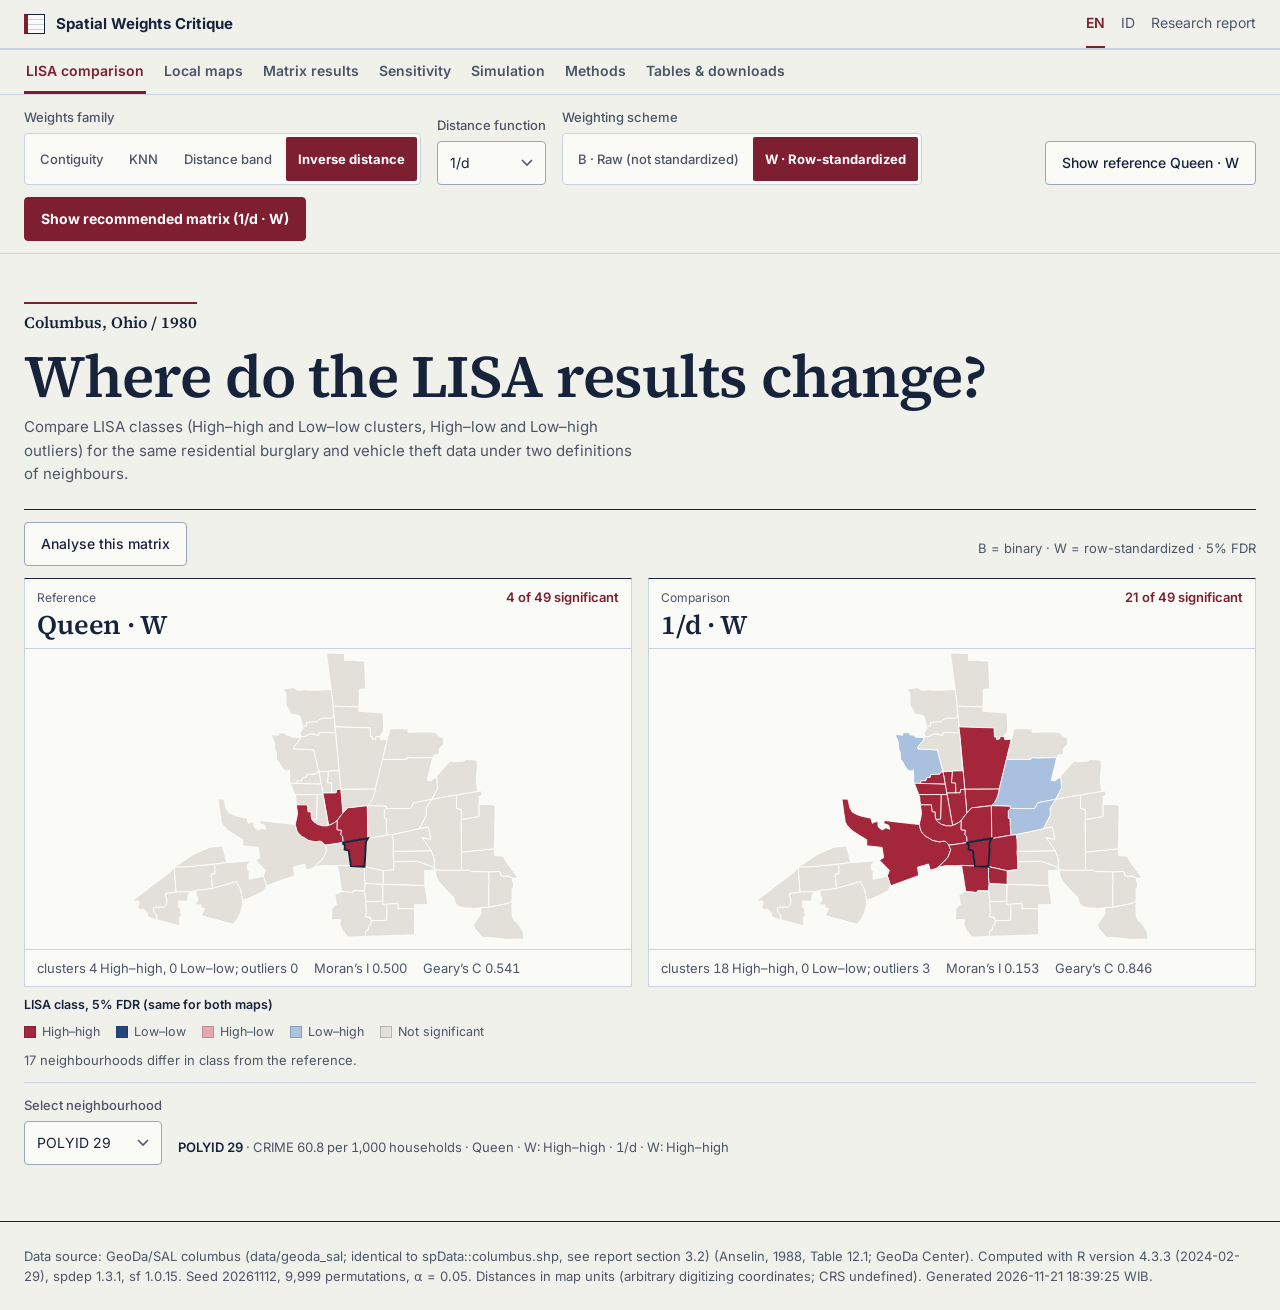
==== commit 60e5c783: "Redesign dashboard and report" ====
--- a/dashboard_html/index.html
+++ b/dashboard_html/index.html
@@ -3,1888 +3,144 @@
 <head>
 <meta charset="utf-8">
 <meta name="viewport" content="width=device-width, initial-scale=1">
-<link rel="icon" href="data:image/svg+xml,%3Csvg xmlns='http://www.w3.org/2000/svg' viewBox='0 0 32 32'%3E%3Crect width='32' height='32' rx='6' fill='%23FACC15'/%3E%3Cpath d='M-4 20 20-4h8L-4 28zM4 36 36 4v8L12 36z' fill='%23111827'/%3E%3C/svg%3E">
+<link rel="icon" href="data:image/svg+xml,%3Csvg xmlns='http://www.w3.org/2000/svg' viewBox='0 0 32 32'%3E%3Crect x='4' y='3' width='24' height='26' fill='%23FAFAF7' stroke='%2317233B' stroke-width='2'/%3E%3Cpath d='M9 3v26' stroke='%237D1F31' stroke-width='3'/%3E%3Cpath d='M12 10h13M12 15h13M12 20h13M12 25h13' stroke='%23C9D3DF' stroke-width='1.5'/%3E%3C/svg%3E">
 <title>Columbus · Sensitivitas Moran's I dan Geary's C</title>
 <style>
-@font-face{font-family:'Inter';font-weight:400;font-style:normal;font-display:swap;src:url([data-uri]
-[base64]
-[base64]
-[base64]
-[base64]
-[base64]
-[base64]
-[base64]
-[base64]
-[base64]
-[base64]
-[base64]
-[base64]
-[base64]
-[base64]
-[base64]
-[base64]
-[base64]
-[base64]
-[base64]
-[base64]
-[base64]
-[base64]
-[base64]
-[base64]
-[base64]
-[base64]
-[base64]
-[base64]
-[base64]
-[base64]
-[base64]
-[base64]
-[base64]
-[base64]
-[base64]
-[base64]
-[base64]
-[base64]
-[base64]
-[base64]
-[base64]
-[base64]
-[base64]
-[base64]
-[base64]
-[base64]
-[base64]
-[base64]
-[base64]
-[base64]
-[base64]
-[base64]
-[base64]
-[base64]
-[base64]
-[base64]
-[base64]
-[base64]
-[base64]
-[base64]
-[base64]
-[base64]
-[base64]
-[base64]
-[base64]
-[base64]
-[base64]
-[base64]
-[base64]
-[base64]
-[base64]
-[base64]
-[base64]
-[base64]
-[base64]
-[base64]
-[base64]
-[base64]
-[base64]
-[base64]
-[base64]
-[base64]
-[base64]
-[base64]
-[base64]
-[base64]
-[base64]
-[base64]
-[base64]
-[base64]
-[base64]
-[base64]
-[base64]
-[base64]
-[base64]
-[base64]
-[base64]
-[base64]
-[base64]
-[base64]
-[base64]
-[base64]
-[base64]
-[base64]
-[base64]
-[base64]
-[base64]
-[base64]
-[base64]
-[base64]
-[base64]
-[base64]
-[base64]
-[base64]
-[base64]
-[base64]
-[base64]
-[base64]
-[base64]
-[base64]
-[base64]
-[base64]
-[base64]
-[base64]
-[base64]
-[base64]
-[base64]
-[base64]
-[base64]
-[base64]
-[base64]
-[base64]
-[base64]
-[base64]
-[base64]
-[base64]
-[base64]
-[base64]
-[base64]
-[base64]
-[base64]
-[base64]
-[base64]
-[base64]
-[base64]
-[base64]
-[base64]
-[base64]
-[base64]
-[base64]
-[base64]
-[base64]
-[base64]
-[base64]
-[base64]
-[base64]
-[base64]
-[base64]
-[base64]
-[base64]
-[base64]
-[base64]
-[base64]
-[base64]
-[base64]
-[base64]
-[base64]
-[base64]
-[base64]
-[base64]
-[base64]
-[base64]
-[base64]
-[base64]
-[base64]
-[base64]
-[base64]
-[base64]
-[base64]
-[base64]
-[base64]
-[base64]
-[base64]
-[base64]
-[base64]
-[base64]
-[base64]
-[base64]
-[base64]
-[base64]
-[base64]
-[base64]
-[base64]
-[base64]
-[base64]
-[base64]
-[base64]
-[base64]
-[base64]
-[base64]
-[base64]
-[base64]
-[base64]
-[base64]
-[base64]
-[base64]
-[base64]
-[base64]
-[base64]
-[base64]
-[base64]
-[base64]
-[base64]
-[base64]
-[base64]
-[base64]
-[base64]
-[base64]
-[base64]
-[base64]
-[base64]
-[base64]
-[base64]
-[base64]
-[base64]
-[base64]
-[base64]
-[base64]
-[base64]
-[base64]
-[base64]
-[base64]
-[base64]
-[base64]
-[base64]
-[base64]
-[base64]
-[base64]
-[base64]
-[base64]
-[base64]
-[base64]
-[base64]
-[base64]
-[base64]
-[base64]
-[base64]
-[base64]
-[base64]
-[base64]
-[base64]
-[base64]
-[base64]
-[base64]
-[base64]
-[base64]
-[base64]
-[base64]
-[base64]
-[base64]
-[base64]
-[base64]
-[base64]
-[base64]
-[base64]
-[base64]
-[base64]
-[base64]
-[base64]
-[base64]
-[base64]
-[base64]
-[base64]
-[base64]
-[base64]
-[base64]
-[base64]
-[base64]
-[base64]
-[base64]
-[base64]
-[base64]
-[base64]
-[base64]
-[base64]
-[base64]
-[base64]
-[base64]
-[base64]
-[base64]
-[base64]
-[base64]
-[base64]
-[base64]
-[base64]
-[base64]
-[base64]
-[base64]
-[base64]
-[base64]
-[base64]
-[base64]
-[base64]
-[base64]
-[base64]
-[base64]
-[base64]
-[base64]
-[base64]
-[base64]
-[base64]
-[base64]
-[base64]
-[base64]
-[base64]
-[base64]
-[base64]
-[base64]
-[base64]
-[base64]
-[base64]
-[base64]
-[base64]
-[base64]
-[base64]
-[base64]
-[base64]
-[base64]
-[base64]
-[base64]
-[base64]
-[base64]
-[base64]
-[base64]
-[base64]
-[base64]
-[base64]
-[base64]
-[base64]
-[base64]
-[base64]
-[base64]
-[base64]
-[base64]
-[base64]
-[base64]
-[base64]
-[base64]
-[base64]
-[base64]
-[base64]
-[base64]
-[base64]
-[base64]
-[base64]
-[base64]
-[base64]
-[base64]
-[base64]
-[base64]
-[base64]
-[base64]
-[base64]
-[base64]
-[base64]
-[base64]
-[base64]
-[base64]
-[base64]
-[base64]
-[base64]
-[base64]
-[base64]
-[base64]
-[base64]
-[base64]
-[base64]
-[base64]
-[base64]
-[base64]
-[base64]
-[base64]
-[base64]
-[base64]
-[base64]
-[base64]
-[base64]
-[base64]
-[base64]
-[base64]
-[base64]
-[base64]
-[base64]
-[base64]
-[base64]
-[base64]
-[base64]
-[base64]
-[base64]
-[base64]
-[base64]
-[base64]
-[base64]
-[base64]
-[base64]
-[base64]
-[base64]
-[base64]
-[base64]
-[base64]
-[base64]
-[base64]
-[base64]
-[base64]
-[base64]
-[base64]
-[base64]
-[base64]
-[base64]
-[base64]
-[base64]
-[base64]
-[base64]
-[base64]
-[base64]
-[base64]
-[base64]
-[base64]
-[base64]
-[base64]
-[base64]
-[base64]
-[base64]
-[base64]
-[base64]
-[base64]
-[base64]
-[base64]) format('woff2')}
-@font-face{font-family:'Inter';font-weight:500;font-style:normal;font-display:swap;src:url([data-uri]
-[base64]
-[base64]
-[base64]
-[base64]
-[base64]
-[base64]
-[base64]
-[base64]
-[base64]
-[base64]
-[base64]
-[base64]
-[base64]
-[base64]
-[base64]
-[base64]
-[base64]
-[base64]
-[base64]
-[base64]
-[base64]
-[base64]
-[base64]
-[base64]
-[base64]
-[base64]
-[base64]
-[base64]
-[base64]
-[base64]
-[base64]
-[base64]
-[base64]
-[base64]
-[base64]
-[base64]
-[base64]
-[base64]
-[base64]
-[base64]
-[base64]
-[base64]
-[base64]
-[base64]
-[base64]
-[base64]
-[base64]
-[base64]
-[base64]
-[base64]
-[base64]
-[base64]
-[base64]
-[base64]
-[base64]
-[base64]
-[base64]
-[base64]
-[base64]
-[base64]
-[base64]
-[base64]
-[base64]
-[base64]
-[base64]
-[base64]
-[base64]
-[base64]
-[base64]
-[base64]
-[base64]
-[base64]
-[base64]
-[base64]
-[base64]
-[base64]
-[base64]
-[base64]
-[base64]
-[base64]
-[base64]
-[base64]
-[base64]
-[base64]
-[base64]
-[base64]
-[base64]
-[base64]
-[base64]
-[base64]
-[base64]
-[base64]
-[base64]
-[base64]
-[base64]
-[base64]
-[base64]
-[base64]
-[base64]
-[base64]
-[base64]
-[base64]
-[base64]
-[base64]
-[base64]
-[base64]
-[base64]
-[base64]
-[base64]
-[base64]
-[base64]
-[base64]
-[base64]
-[base64]
-[base64]
-[base64]
-[base64]
-[base64]
-[base64]
-[base64]
-[base64]
-[base64]
-[base64]
-[base64]
-[base64]
-[base64]
-[base64]
-[base64]
-[base64]
-[base64]
-[base64]
-[base64]
-[base64]
-[base64]
-[base64]
-[base64]
-[base64]
-[base64]
-[base64]
-[base64]
-[base64]
-[base64]
-[base64]
-[base64]
-[base64]
-[base64]
-[base64]
-[base64]
-[base64]
-[base64]
-[base64]
-[base64]
-[base64]
-[base64]
-[base64]
-[base64]
-[base64]
-[base64]
-[base64]
-[base64]
-[base64]
-[base64]
-[base64]
-[base64]
-[base64]
-[base64]
-[base64]
-[base64]
-[base64]
-[base64]
-[base64]
-[base64]
-[base64]
-[base64]
-[base64]
-[base64]
-[base64]
-[base64]
-[base64]
-[base64]
-[base64]
-[base64]
-[base64]
-[base64]
-[base64]
-[base64]
-[base64]
-[base64]
-[base64]
-[base64]
-[base64]
-[base64]
-[base64]
-[base64]
-[base64]
-[base64]
-[base64]
-[base64]
-[base64]
-[base64]
-[base64]
-[base64]
-[base64]
-[base64]
-[base64]
-[base64]
-[base64]
-[base64]
-[base64]
-[base64]
-[base64]
-[base64]
-[base64]
-[base64]
-[base64]
-[base64]
-[base64]
-[base64]
-[base64]
-[base64]
-[base64]
-[base64]
-[base64]
-[base64]
-[base64]
-[base64]
-[base64]
-[base64]
-[base64]
-[base64]
-[base64]
-[base64]
-[base64]
-[base64]
-[base64]
-[base64]
-[base64]
-[base64]
-[base64]
-[base64]
-[base64]
-[base64]
-[base64]
-[base64]
-[base64]
-[base64]
-[base64]
-[base64]
-[base64]
-[base64]
-[base64]
-[base64]
-[base64]
-[base64]
-[base64]
-[base64]
-[base64]
-[base64]
-[base64]
-[base64]
-[base64]
-[base64]
-[base64]
-[base64]
-[base64]
-[base64]
-[base64]
-[base64]
-[base64]
-[base64]
-[base64]
-[base64]
-[base64]
-[base64]
-[base64]
-[base64]
-[base64]
-[base64]
-[base64]
-[base64]
-[base64]
-[base64]
-[base64]
-[base64]
-[base64]
-[base64]
-[base64]
-[base64]
-[base64]
-[base64]
-[base64]
-[base64]
-[base64]
-[base64]
-[base64]
-[base64]
-[base64]
-[base64]
-[base64]
-[base64]
-[base64]
-[base64]
-[base64]
-[base64]
-[base64]
-[base64]
-[base64]
-[base64]
-[base64]
-[base64]
-[base64]
-[base64]
-[base64]
-[base64]
-[base64]
-[base64]
-[base64]
-[base64]
-[base64]
-[base64]
-[base64]
-[base64]
-[base64]
-[base64]
-[base64]
-[base64]
-[base64]
-[base64]
-[base64]
-[base64]
-[base64]
-[base64]
-[base64]
-[base64]
-[base64]
-[base64]
-[base64]
-[base64]
-[base64]
-[base64]
-[base64]
-[base64]
-[base64]
-[base64]
-[base64]
-[base64]
-[base64]
-[base64]
-[base64]
-[base64]
-[base64]
-[base64]
-[base64]
-[base64]
-[base64]
-[base64]
-[base64]
-[base64]
-[base64]
-[base64]
-[base64]
-[base64]
-[base64]
-[base64]
-[base64]
-[base64]
-[base64]
-[base64]
-[base64]
-[base64]
-[base64]
-[base64]
-[base64]
-[base64]
-[base64]
-[base64]
-[base64]
-[base64]
-[base64]
-[base64]
-[base64]
-[base64]
-[base64]
-[base64]
-[base64]
-[base64]
-[base64]
-[base64]
-[base64]
-[base64]
-[base64]
-[base64]
-[base64]
-[base64]
-[base64]
-[base64]
-[base64]
-[base64]
-[base64]
-[base64]
-[base64]
-[base64]
-[base64]
-[base64]
-[base64]
-[base64]
-[base64]
-[base64]
-[base64]
-[base64]
-[base64]
-[base64]
-[base64]
-[base64]
-[base64]
-[base64]
-[base64]
-[base64]
-[base64]
-[base64]
-[base64]
-[base64]
-[base64]
-[base64]
-[base64]
-[base64]
-[base64]
-[base64]
-[base64]
-[base64]
-[base64]
-[base64]
-[base64]
-[base64]
-[base64]
-[base64]
-[base64]
-[base64]
-[base64]
-[base64]
-[base64]
-[base64]
-[base64]
-[base64]
-[base64]
-[base64]
-[base64]
-[base64]
-[base64]) format('woff2')}
-@font-face{font-family:'Inter';font-weight:600;font-style:normal;font-display:swap;src:url([data-uri]
-[base64]
-[base64]
-[base64]
-[base64]
-[base64]
-[base64]
-[base64]
-[base64]
-[base64]
-[base64]
-[base64]
-[base64]
-[base64]
-[base64]
-[base64]
-[base64]
-[base64]
-[base64]
-[base64]
-[base64]
-[base64]
-[base64]
-[base64]
-[base64]
-[base64]
-[base64]
-[base64]
-[base64]
-[base64]
-[base64]
-[base64]
-[base64]
-[base64]
-[base64]
-[base64]
-[base64]
-[base64]
-[base64]
-[base64]
-[base64]
-[base64]
-[base64]
-[base64]
-[base64]
-[base64]
-[base64]
-[base64]
-[base64]
-[base64]
-[base64]
-[base64]
-[base64]
-[base64]
-[base64]
-[base64]
-[base64]
-[base64]
-[base64]
-[base64]
-[base64]
-[base64]
-[base64]
-[base64]
-[base64]
-[base64]
-[base64]
-[base64]
-[base64]
-[base64]
-[base64]
-[base64]
-[base64]
-[base64]
-[base64]
-[base64]
-[base64]
-[base64]
-[base64]
-[base64]
-[base64]
-[base64]
-[base64]
-[base64]
-[base64]
-[base64]
-[base64]
-[base64]
-[base64]
-[base64]
-[base64]
-[base64]
-[base64]
-[base64]
-[base64]
-[base64]
-[base64]
-[base64]
-[base64]
-[base64]
-[base64]
-[base64]
-[base64]
-[base64]
-[base64]
-[base64]
-[base64]
-[base64]
-[base64]
-[base64]
-[base64]
-[base64]
-[base64]
-[base64]
-[base64]
-[base64]
-[base64]
-[base64]
-[base64]
-[base64]
-[base64]
-[base64]
-[base64]
-[base64]
-[base64]
-[base64]
-[base64]
-[base64]
-[base64]
-[base64]
-[base64]
-[base64]
-[base64]
-[base64]
-[base64]
-[base64]
-[base64]
-[base64]
-[base64]
-[base64]
-[base64]
-[base64]
-[base64]
-[base64]
-[base64]
-[base64]
-[base64]
-[base64]
-[base64]
-[base64]
-[base64]
-[base64]
-[base64]
-[base64]
-[base64]
-[base64]
-[base64]
-[base64]
-[base64]
-[base64]
-[base64]
-[base64]
-[base64]
-[base64]
-[base64]
-[base64]
-[base64]
-[base64]
-[base64]
-[base64]
-[base64]
-[base64]
-[base64]
-[base64]
-[base64]
-[base64]
-[base64]
-[base64]
-[base64]
-[base64]
-[base64]
-[base64]
-[base64]
-[base64]
-[base64]
-[base64]
-[base64]
-[base64]
-[base64]
-[base64]
-[base64]
-[base64]
-[base64]
-[base64]
-[base64]
-[base64]
-[base64]
-[base64]
-[base64]
-[base64]
-[base64]
-[base64]
-[base64]
-[base64]
-[base64]
-[base64]
-[base64]
-[base64]
-[base64]
-[base64]
-[base64]
-[base64]
-[base64]
-[base64]
-[base64]
-[base64]
-[base64]
-[base64]
-[base64]
-[base64]
-[base64]
-[base64]
-[base64]
-[base64]
-[base64]
-[base64]
-[base64]
-[base64]
-[base64]
-[base64]
-[base64]
-[base64]
-[base64]
-[base64]
-[base64]
-[base64]
-[base64]
-[base64]
-[base64]
-[base64]
-[base64]
-[base64]
-[base64]
-[base64]
-[base64]
-[base64]
-[base64]
-[base64]
-[base64]
-[base64]
-[base64]
-[base64]
-[base64]
-[base64]
-[base64]
-[base64]
-[base64]
-[base64]
-[base64]
-[base64]
-[base64]
-[base64]
-[base64]
-[base64]
-[base64]
-[base64]
-[base64]
-[base64]
-[base64]
-[base64]
-[base64]
-[base64]
-[base64]
-[base64]
-[base64]
-[base64]